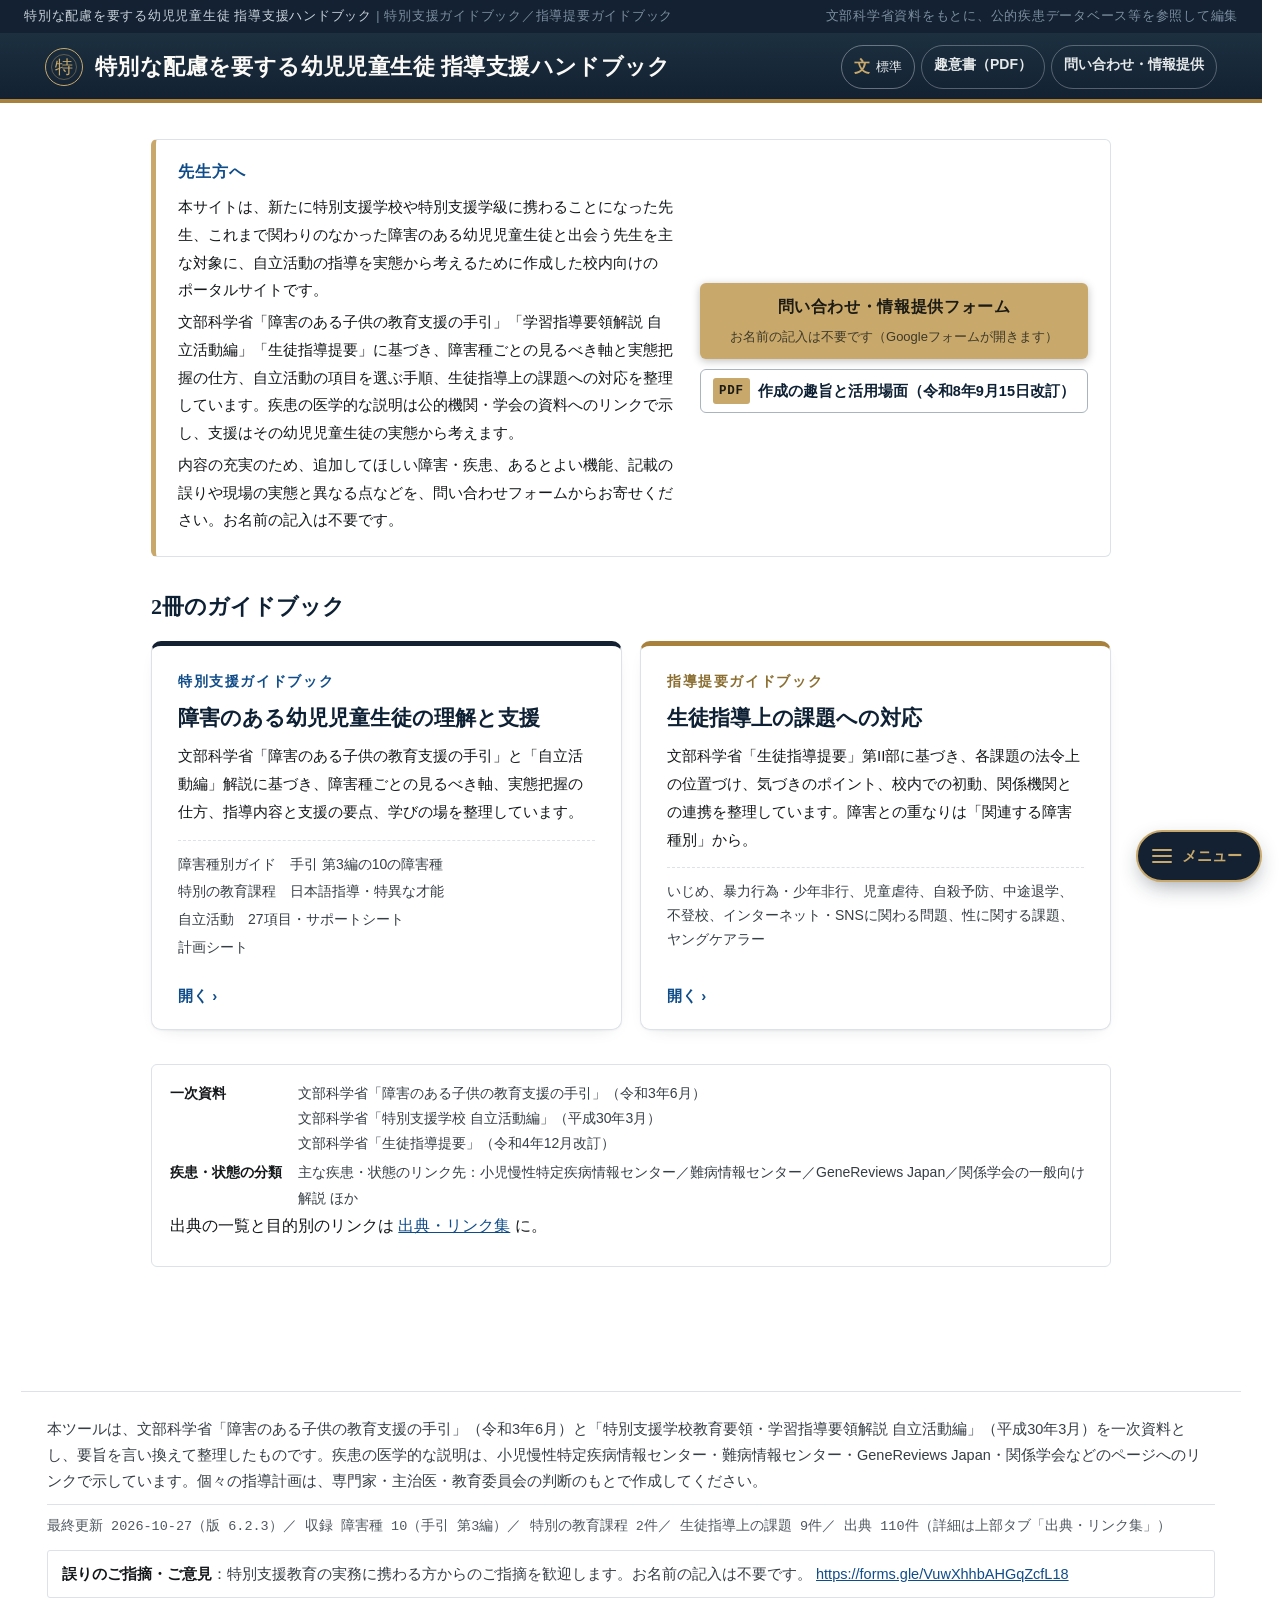
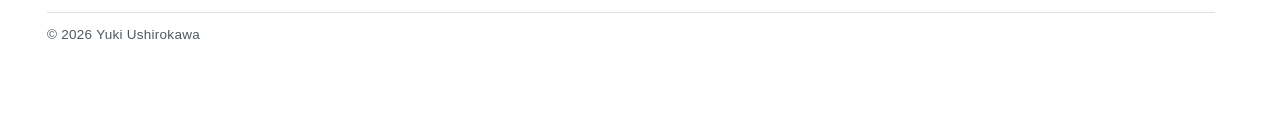
==== tokushi-guidebook-standalone.html @ ef8b4cbe "Add files via upload" ====
<!DOCTYPE html>
<html lang="ja">
<head>
<meta charset="UTF-8">
<meta name="viewport" content="width=device-width, initial-scale=1.0, viewport-fit=cover">
<title>特別な配慮を要する幼児児童生徒 指導支援ハンドブック</title>
<meta name="description" content="特別支援ガイドブック（障害種別・特別の教育課程・自立活動）と指導提要ガイドブック（生徒指導提要に基づく課題）の2冊を収めた、校内向けの指導支援ハンドブック。">
<meta name="theme-color" content="#132132">
<!-- 検索避け: 校内向けのため索引に載せない（robots.txt と対で機能する） -->
<meta name="robots" content="noindex, nofollow, noarchive">
<meta name="googlebot" content="noindex, nofollow, noarchive">

<link rel="icon" href="[data-uri]">
<link rel="apple-touch-icon" href="[data-uri]">
<meta name="mobile-web-app-capable" content="yes">
<meta name="apple-mobile-web-app-capable" content="yes">
<meta name="apple-mobile-web-app-status-bar-style" content="black-translucent">
<meta name="apple-mobile-web-app-title" content="特別支援ハンドブック">
<meta name="format-detection" content="telephone=no">
<style>
  :root{
    /* ---- 面 ----
       地は白。副次的な面はごくわずかに青みを帯びた明るいグレーで、
       濃紺のヘッダーと同じ系統に収める。生成りは使わない。 */
    --paper:#ffffff;
    --paper2:#f2f5f8;
    --card:#ffffff;
    --line:#dce2e8;
    --line-strong:#a9b4be;

    /* ---- 濃紺（構造色）----
       ヘッダー、見出しの罫、選択状態。このツールの背骨。 */
    --navy:#132132;
    --navy-2:#1c3040;

    /* ---- 文字 ----
       白地で18:1。行政文書の水準に合わせて高めに取る。 */
    --ink:#141719;
    --ink-strong:#0e2033;
    --ink-soft:#363e45;
    --ink-faint:#4f5860;

    /* ---- 操作色 ----
       リンクと押せるもの。金や青緑ではなく、公的機関で通用する藍。 */
    --accent:#0f4c8a;
    --accent-soft:#e9eff7;

    /* ---- 金 ----
       濃紺の面の上でのみ使う。明るい地には置かない（濁って見えるため）。 */
    --gold-soft:#c9a96b;
    --gold-line:#a8823c;

    /* ---- 状態を表す色 ---- */
    --tone-ok-fg:#12592f;   --tone-ok-bg:#e8f2ec;   --tone-ok-bd:#6a9a7c;
    --tone-info-fg:#0f4c8a; --tone-info-bg:#e9eff7; --tone-info-bd:#7799bf;
    --tone-warn-fg:#7a4c00; --tone-warn-bg:#fbf0dd; --tone-warn-bd:#b8934f;
    --tag-fg:#0d3d54;       --tag-bg:#e6eef3;

    --shadow: 0 1px 2px rgba(19,33,50,.05), 0 6px 18px -12px rgba(19,33,50,.22);
    --serif: "Noto Serif JP","Shippori Mincho","游明朝体","Hiragino Mincho ProN",serif;
    --sans: "Noto Sans JP","Hiragino Kaku Gothic ProN","Yu Gothic",sans-serif;
    --mono: "Roboto Mono", "SFMono-Regular", Consolas, monospace;
  }
  *{box-sizing:border-box;}
  html,body{margin:0;padding:0; max-width:100%; overflow-x:hidden; scrollbar-gutter:stable;}
  body{
    background:var(--paper);
    color:var(--ink);
    font-family:var(--sans);
    line-height:1.75;
    min-height:100vh;
    -webkit-font-smoothing:antialiased;
    word-break:normal;
    overflow-wrap:break-word;
    line-break:strict;
  }
  a{color:var(--accent); overflow-wrap:break-word; word-break:break-word;}
  /* 文中のリンクは下線を太めに。カード型のリンク(.hk-card等)は各自で text-decoration:none にしている */
  .source-box a,.basis-refs a,.hk-ref a,.src-index a,.item-table a,.block-sub a,.crumb a,.hk-rel-note a{
    text-decoration:underline;
    text-decoration-thickness:1.5px;
    text-underline-offset:3px;
    font-weight:600;
  }
  .source-box a:hover,.basis-refs a:hover,.item-table a:hover{background:var(--tone-info-bg);}
  /* 外部リンクの印 */
  .source-box a[target="_blank"]::after,.basis-refs a[target="_blank"]::after,
  .hk-ref a[target="_blank"]::after,.item-table a[target="_blank"]::after{
    content:"\2197";
    font-size:.8em;
    margin-left:3px;
    color:var(--ink-faint);
  }
  img, table, pre, .source-box, .credential, .top-strip{max-width:100%;}

  /* ---------- 上部帯（機関名） ---------- */
  .top-strip{
    background:var(--navy);
    color:#c9d2da;
    font-size:13.5px;
    letter-spacing:.06em;
    padding:7px 24px;
    display:flex;
    justify-content:space-between;
    gap:12px;
    flex-wrap:wrap;
  }
  .top-strip span.dim{color:#7c8ea0;}

  /* ---------- ヘッダー ---------- */
  header{
    position:relative;
    padding:30px 24px 0;
    background:var(--navy);
    color:#f2f1ea;
    border-bottom:3px solid var(--gold-line);
  }
  .header-inner{max-width:1220px;margin:0 auto;display:flex;justify-content:space-between;align-items:flex-start;gap:28px;flex-wrap:wrap;padding-bottom:22px; min-width:0;}
  .brandmark{
    display:flex;
    align-items:center;
    gap:16px;
    min-width:0;
    max-width:100%;
    flex:1 1 640px;   /* 名称が長くなったので、右の一次資料欄が落ちないよう縮めるのはこちら */
  }
  .brandmark .brand-text{min-width:0;}
  .emblem{
    /* button 要素なので既定の見た目を打ち消す */
    padding:0;
    background:none;
    cursor:pointer;
    transition:opacity .15s, border-color .15s;
    width:52px;height:52px;
    border:1.5px solid var(--gold-soft);
    border-radius:50%;
    flex-shrink:0;
    display:flex;align-items:center;justify-content:center;
    font-family:var(--serif);
    font-size:20px;
    color:var(--gold-soft);
    position:relative;
  }
  .emblem::after{
    content:"";
    position:absolute;
    inset:5px;
    border:1px solid rgba(201,169,107,.4);
    border-radius:50%;
  }
  .eyebrow{
    font-family:var(--sans);
    letter-spacing:.28em;
    font-size:13px;
    color:var(--gold-soft);
    margin:0 0 8px;
    text-transform:uppercase;
  }
  h1{
    font-family:var(--serif);
    font-weight:700;
    font-size:clamp(22px,2.4vw,28px);
    margin:0 0 6px;
    line-height:1.3;
    letter-spacing:.02em;
    color:#fbfaf6;
  }
  header p.lead{
    margin:2px 0 0;
    color:#b7c0c8;
    font-size:15px;
    max-width:600px;
    overflow-wrap:break-word;
  }
  .credential{
    text-align:right;
    font-size:14px;
    color:#9fb0bb;
    line-height:1.9;
    flex:0 1 auto;
    max-width:400px;
  }
  @media (max-width:900px){
    .credential{text-align:left;max-width:100%;}
  }
  .credential b{color:#e9e4d5;font-weight:600;}

  /* ---------- ヘッダーのお知らせ（作成の趣旨と問い合わせフォーム） ---------- */
  .header-notice{
    max-width:1220px;
    margin:0 auto 18px;
    display:flex;
    justify-content:space-between;
    align-items:center;
    gap:24px;
    padding:16px 20px;
    background:rgba(255,255,255,.06);
    border:1px solid rgba(201,169,107,.35);
    border-left:4px solid var(--gold-soft);
    border-radius:6px;
  }
  .header-notice .notice-text{min-width:0;flex:1 1 480px;}
  .header-notice .notice-heading{
    margin:0 0 6px;
    font-family:var(--serif);
    font-weight:700;
    font-size:16px;
    letter-spacing:.06em;
    color:var(--gold-soft);
  }
  .header-notice .notice-text p:not(.notice-heading){
    margin:0 0 4px;
    font-size:15px;
    line-height:1.85;
    color:#e6e9ea;
    overflow-wrap:break-word;
  }
  .header-notice .notice-text p:last-child{margin-bottom:0;}
  .header-notice .notice-action{flex:0 0 auto;}
  .notice-btn{
    display:flex;
    flex-direction:column;
    align-items:center;
    gap:3px;
    min-width:240px;
    padding:12px 22px;
    background:var(--gold-soft);
    color:#1b1a14;
    border-radius:6px;
    text-decoration:none;
    box-shadow:0 2px 8px rgba(0,0,0,.25);
    transition:transform .15s, box-shadow .15s, background .15s;
  }
  .notice-btn:hover,.notice-btn:focus-visible{
    background:#e0c68a;
    transform:translateY(-1px);
    box-shadow:0 4px 14px rgba(0,0,0,.3);
    outline:none;
  }
  .notice-btn:focus-visible{outline:2px solid #fff;outline-offset:2px;}
  .notice-btn-main{font-weight:700;font-size:16px;letter-spacing:.04em;}
  .notice-btn-sub{font-size:13px;color:#3d3828;}
  .header-notice .notice-action{display:flex;flex-direction:column;gap:10px;}
  .notice-doc{
    display:flex;
    align-items:center;
    justify-content:center;
    gap:8px;
    padding:8px 12px;
    font-size:14.5px;
    font-weight:600;
    color:#e6e9ea;
    text-decoration:none;
    border:1px solid rgba(255,255,255,.28);
    border-radius:6px;
    transition:background .15s, border-color .15s;
  }
  .notice-doc:hover,.notice-doc:focus-visible{
    background:rgba(255,255,255,.08);
    border-color:var(--gold-soft);
    outline:none;
  }
  .notice-doc:focus-visible{outline:2px solid #fff;outline-offset:2px;}
  .notice-doc-icon{
    flex-shrink:0;
    white-space:nowrap;
    font-family:var(--mono);
    font-size:12.5px;
    font-weight:700;
    letter-spacing:.06em;
    color:#1b1a14;
    background:var(--gold-soft);
    padding:2px 6px;
    border-radius:3px;
  }
  @media (max-width:760px){
    .header-notice{flex-direction:column;align-items:stretch;gap:14px;padding:14px 16px;}
    .header-notice .notice-text{flex:0 0 auto;}
    .notice-btn{width:100%;min-width:0;}
  }

  /* ---------- モード切り替えタブ ---------- */
  /* ---------- 2冊の切替（上段） ---------- */
  .book-switch{
    max-width:1220px;
    margin:0 auto 10px;
    display:flex;
    gap:10px;
  }
  .book-switch button{
    all:unset;
    cursor:pointer;
    flex:1 1 0;
    display:flex;flex-direction:column;gap:2px;
    padding:12px 18px;
    border:1px solid rgba(255,255,255,.22);
    border-radius:6px;
    color:#c8d0d8;
    background:rgba(255,255,255,.04);
    font-family:var(--sans);
  }
  .book-switch button b{font-family:var(--serif);font-size:17px;color:#e6e9ea;letter-spacing:.02em;}
  .book-switch button span{font-size:13.5px;color:#aab7c1;}
  .book-switch button.on{
    background:var(--gold-soft);
    border-color:var(--gold-soft);
  }
  .book-switch button.on b{color:#1b1a14;}
  .book-switch button.on span{color:#3d3828;}
  .book-switch button:not(.on):hover{border-color:var(--gold-soft);color:#eef0ec;}
  .book-switch button:focus-visible{outline:2px solid #fff;outline-offset:2px;}
  .mode-tabs button[hidden]{display:none;}
  .hk-chapter{margin:14px 0 -6px;font-family:var(--mono);font-size:13.5px;color:var(--accent);letter-spacing:.04em;}
  .hk-cross-book{margin:14px 0 4px;font-size:14px;font-weight:700;color:var(--ink-soft);}
  @media (max-width:520px){
    .book-switch{flex-direction:column;gap:8px;}
    .book-switch button{padding:10px 14px;}
  }

  .mode-tabs{
    max-width:1220px;
    margin:0 auto;
    display:flex;
    gap:2px;
  }
  .mode-tabs button{
    all:unset;
    cursor:pointer;
    font-family:var(--sans);
    font-size:15px;
    font-weight:600;
    letter-spacing:.02em;
    color:#aab7c1;
    padding:12px 22px;
    border-radius:5px 5px 0 0;
  }
  .mode-tabs button.on{
    background:var(--paper);
    color:var(--ink-strong);
  }
  .mode-tabs button:not(.on):hover{color:#eef0ec;}

  /* ---------- ホームに戻る（フローティングボタン） ---------- */
  .fab-home{
    all:unset;
    position:fixed;
    right:18px;
    bottom:18px;
    display:flex;
    align-items:center;
    gap:8px;
    background:var(--navy);
    color:var(--gold-soft);
    border:2px solid var(--gold-soft);
    border-radius:30px;
    padding:12px 16px;
    font-family:var(--sans);
    font-size:14.5px;
    font-weight:700;
    cursor:pointer;
    box-shadow:0 6px 18px rgba(19,33,50,.35);
    z-index:600;
    transition:transform .15s ease, box-shadow .15s ease;
  }
  .fab-home:hover{transform:translateY(-2px); box-shadow:0 8px 22px rgba(19,33,50,.42);}
  .fab-home:active{transform:scale(.95);}
  .fab-home .fab-icon{font-size:20px; line-height:1;}
  .fab-home .fab-label{white-space:nowrap;}
  @media (max-width:520px){
    .fab-home{
      right:14px;
      bottom:14px;
      padding:13px;
      border-radius:50%;
    }
    .fab-home .fab-label{display:none;}
  }

  /* ---------- レイアウト ---------- */
  .layout{
    max-width:1220px;
    margin:0 auto;
    display:grid;
    grid-template-columns:272px 1fr;
    gap:0;
    align-items:start;
    width:100%;
  }
  @media (max-width:880px){
    .layout{grid-template-columns:1fr;}
  }
  .layout.wide{grid-template-columns:1fr;}
  .layout.wide main{max-width:1080px;margin:0 auto;width:100%;}
  nav.index, main{min-width:0;}

  /* ---------- サイドバー(索引) ---------- */
  nav.index{
    padding:24px 16px 60px 24px;
    position:sticky;
    top:0;
    align-self:start;
    max-height:100vh;
    overflow-y:auto;
    overflow-x:hidden;
    border-right:1px solid var(--line);
    min-width:0;
    max-width:100%;
  }
  @media (max-width:880px){
    nav.index{position:relative;max-height:none;padding:20px 18px;border-right:none;border-bottom:1px solid var(--line);}
  }
  .search-wrap{margin-bottom:16px;}
  .search-wrap input{
    width:100%;
    padding:9px 12px;
    border:1px solid var(--line-strong);
    background:var(--card);
    border-radius:3px;
    font-family:var(--sans);
    font-size:14.5px;
    color:var(--ink);
  }
  .search-wrap input:focus{outline:2px solid var(--accent);outline-offset:1px;}
  .index-label{
    font-family:var(--sans);
    font-weight:700;
    font-size:13.5px;
    letter-spacing:.14em;
    color:var(--ink-faint);
    margin:0 0 8px 2px;
    text-transform:uppercase;
  }
  ul.cat-list{list-style:none;margin:0 0 20px;padding:0;border-top:1px solid var(--line);}
  ul.cat-list li{border-bottom:1px solid var(--line);}
  ul.cat-list button{
    all:unset;
    display:flex;
    align-items:center;
    gap:10px;
    width:100%;
    max-width:100%;
    padding:9px 6px 9px 2px;
    cursor:pointer;
    font-size:15px;
    color:var(--ink);
    transition:background .12s;
  }
  ul.cat-list button .num{
    font-family:var(--mono);
    font-size:13px;
    color:var(--ink-faint);
    width:18px;
    flex-shrink:0;
  }
  ul.cat-list button .cat-name{
    min-width:0;
    flex:1 1 auto;
    overflow-wrap:break-word;
    word-break:normal;
  }
  ul.cat-list button:hover{background:rgba(19,33,50,.05);}
  ul.cat-list li.active button{background:var(--navy);color:#fff;}
  ul.cat-list li.active button .num{color:var(--gold-soft);}
  .idx-hit-count{
    margin-left:auto;
    font-family:var(--mono);
    font-size:12.5px;
    background:var(--accent);
    color:#fff;
    padding:1px 6px;
    border-radius:10px;
    flex-shrink:0;
  }

  .disease-hits{margin-bottom:8px; max-width:100%;}
  ul.hit-list{list-style:none;margin:0;padding:0;border-top:1px solid var(--line); max-width:100%;}
  ul.hit-list li{border-bottom:1px solid var(--line); max-width:100%;}
  ul.hit-list button{
    all:unset;
    display:flex;
    flex-direction:column;
    gap:2px;
    width:100%;
    max-width:100%;
    min-width:0;
    padding:8px 6px;
    cursor:pointer;
    transition:background .12s;
  }
  ul.hit-list button:hover{background:rgba(19,33,50,.05);}
  ul.hit-list .hit-disease{
    font-family:var(--serif);
    font-size:14.5px;
    font-weight:700;
    color:var(--ink-strong);
    overflow-wrap:break-word;
    word-break:normal;
  }
  ul.hit-list .hit-cat{
    font-size:13px;
    color:var(--ink-faint);
    overflow-wrap:break-word;
  }

  .school-stage{
    font-size:14px;
    color:var(--ink-soft);
    border-top:1px dashed var(--line);
    padding-top:13px;
    line-height:1.85;
  }
  .school-stage b{color:var(--ink);font-weight:700;}
  .stage-flow{
    font-family:var(--mono);
    font-size:13.5px;
    color:var(--accent);
    display:block;
    margin:6px 0;
    letter-spacing:-.01em;
  }

  /* ---------- メイン ---------- */
  main{padding:28px 26px 90px;}
  .article-head{
    display:flex;
    gap:16px;
    align-items:flex-start;
    margin-bottom:4px;
    flex-wrap:wrap;
    border-bottom:1px solid var(--line);
    padding-bottom:16px;
  }
  .article-num{
    font-family:var(--mono);
    font-size:14.5px;
    color:var(--ink-strong);
    background:var(--paper2);
    border:1px solid var(--line-strong);
    border-radius:3px;
    width:38px;height:38px;
    display:flex;align-items:center;justify-content:center;
    flex-shrink:0;
  }
  h2.cat-title{
    font-family:var(--serif);
    font-size:clamp(21px,2.8vw,27px);
    margin:0;
    line-height:1.35;
    color:var(--ink-strong);
  }
  .cat-title .en{
    display:block;
    font-family:var(--sans);
    font-size:14px;
    letter-spacing:.12em;
    color:var(--ink-faint);
    margin-top:3px;
    font-weight:400;
  }
  .overview{
    margin:18px 0 30px;
    padding:16px 20px;
    background:var(--card);
    border:1px solid var(--line);
    border-left:4px solid var(--navy);
    box-shadow:var(--shadow);
    font-size:16px;
    border-radius:2px;
    color:var(--ink);
  }

  section.block{margin-bottom:36px;}
  h3.block-title{
    font-family:var(--sans);
    font-weight:700;
    font-size:15px;
    letter-spacing:.04em;
    margin:0 0 4px;
    display:flex;
    align-items:center;
    gap:9px;
    color:var(--ink-strong);
    padding-bottom:9px;
    border-bottom:1px solid var(--line);
  }
  h3.block-title::before{
    content:"";
    width:5px;height:15px;
    background:var(--navy);
    flex-shrink:0;
  }
  h3.block-title .tally{
    margin-left:auto;
    font-family:var(--mono);
    font-size:13.5px;
    color:var(--ink-faint);
    font-weight:400;
  }

  .need-grid{display:grid;grid-template-columns:repeat(auto-fill,minmax(230px,1fr));gap:10px;margin-top:14px;}
  .need-card{
    background:var(--card);
    border:1px solid var(--line);
    border-radius:3px;
    padding:12px 14px;
    font-size:15px;
    box-shadow:var(--shadow);
  }
  .need-card .k{
    display:inline-block;
    font-family:var(--sans);
    font-weight:700;
    font-size:13px;
    color:var(--tag-fg);
    background:var(--tag-bg);
    padding:2px 8px;
    border-radius:2px;
    margin-bottom:7px;
    letter-spacing:.02em;
  }

  .instr-list{display:flex;flex-direction:column;gap:0;margin-top:14px;}
  .instr-item{
    display:grid;
    grid-template-columns:170px 1fr;
    gap:16px;
    padding:11px 0;
    border-bottom:1px solid var(--line);
    font-size:15px;
  }
  @media (max-width:600px){.instr-item{grid-template-columns:1fr;gap:4px;}}
  .instr-item .t{font-weight:700;color:var(--ink-strong);font-size:14.5px;}

  .support-tabs{display:flex;gap:6px;flex-wrap:wrap;margin:14px 0 12px;}
  .support-tabs button{
    all:unset;cursor:pointer;
    font-size:13.5px;
    font-weight:600;
    padding:7px 15px;
    border:1px solid var(--line-strong);
    border-radius:2px;
    color:var(--ink-soft);
    background:var(--card);
  }
  .support-tabs button.on{background:var(--navy);color:#fff;border-color:var(--navy);}
  .support-panel{
    background:var(--card);
    border:1px solid var(--line);
    border-radius:3px;
    padding:16px 18px;
    box-shadow:var(--shadow);
  }
  .support-panel ul{margin:0;padding-left:1.15em;font-size:15px;}
  .support-panel li{margin-bottom:8px;}

  .block-sub{
    margin:0 0 14px;
    font-size:14.5px;
    color:var(--ink-soft);
  }

  /* ---------- 病気・状態リスト（アコーディオン） ---------- */
  .disease-list{display:flex;flex-direction:column;gap:0;border-top:1px solid var(--line);margin-top:14px;}
  .disease-item{border-bottom:1px solid var(--line);}
  .disease-row{
    display:flex;
    align-items:center;
    gap:12px;
    width:100%;
    padding:12px 4px;
    cursor:pointer;
    background:none;
    border:none;
    text-align:left;
    font-family:var(--sans);
  }
  .disease-row:hover{background:rgba(19,33,50,.035);}
  .disease-row .chevron{
    width:16px;height:16px;
    flex-shrink:0;
    color:var(--accent);
    transition:transform .16s;
    font-size:12.5px;
  }
  .disease-item.open .disease-row .chevron{transform:rotate(90deg);}
  .disease-row .d-name{
    font-family:var(--serif);
    font-weight:700;
    font-size:15px;
    color:var(--ink);
  }
  .disease-row .d-hint{
    margin-left:auto;
    font-size:13.5px;
    color:var(--ink-faint);
    flex-shrink:0;
    display:none;
  }
  @media (min-width:640px){.disease-row .d-hint{display:block;}}

  .disease-detail{
    max-height:0;
    overflow:hidden;
    transition:max-height .32s cubic-bezier(.4,0,.2,1), opacity .28s ease;
    background:var(--paper2);
    opacity:0;
    will-change:max-height;
  }
  .disease-item.open .disease-detail{opacity:1;}
  .disease-detail-inner{
    padding:4px 20px 20px 32px;
    font-size:15px;
  }
  .disease-detail-inner .d-overview{color:var(--ink);margin:0 0 12px;}
  .dd-label{
    font-size:13.5px;
    font-weight:700;
    letter-spacing:.08em;
    color:var(--accent);
    text-transform:uppercase;
    margin:0 0 6px;
  }
  .dd-support{margin:0 0 14px;padding-left:1.1em;}
  .dd-support li{margin-bottom:5px;}
  .sev-badge{
    font-size:12.5px;
    font-weight:700;
    color:#fff;
    background:var(--accent);
    padding:2px 8px;
    border-radius:10px;
    flex-shrink:0;
  }
  .severity-list{display:flex;flex-direction:column;gap:10px;}
  .severity-item{
    background:var(--card);
    border:1px solid var(--line-strong);
    border-left:4px solid var(--accent);
    border-radius:2px;
    padding:11px 14px;
  }
  .sv-level{font-family:var(--serif);font-weight:700;color:var(--ink-strong);font-size:14.5px;margin-bottom:4px;}
  .sv-criteria{color:var(--ink-soft);font-size:14px;margin-bottom:8px;}
  .sv-support{margin:0;padding-left:1.1em;font-size:14px;}
  .sv-support li{margin-bottom:3px;}
  .place-row{
    display:grid;
    grid-template-columns:190px 1fr;
    gap:16px;
    border-top:1px solid var(--line);
    padding:13px 0;
    font-size:15px;
  }
  @media (max-width:600px){.place-row{grid-template-columns:1fr;gap:4px;}}
  .place-row:last-child{border-bottom:1px solid var(--line);}
  .place-row .p-name{font-family:var(--serif);font-weight:700;color:var(--ink);}

  .source-box{
    margin-top:32px;
    padding:16px 20px;
    border:1px solid var(--line);
    border-radius:3px;
    font-size:14.5px;
    color:var(--ink-soft);
    background:var(--paper2);
  }
  .source-box .quote{
    font-family:var(--serif);
    color:var(--ink);
    font-size:13.3px;
    margin:0 0 10px;
    padding-left:12px;
    border-left:2px solid var(--line-strong);
  }
  .source-box a{color:var(--accent);word-break:break-all;}

  footer{
    max-width:1220px;margin:0 auto;
    padding:24px 26px 70px;
    color:var(--ink-soft);
    font-size:14.5px;
    border-top:1px solid var(--line);
  }
  footer a{color:var(--accent);}
  footer .refs{margin-top:10px;line-height:2;}

  .home-view{max-width:840px;}
  .home-view p{font-size:15px;color:var(--ink-soft);}
  .home-grid{display:grid;grid-template-columns:repeat(auto-fill,minmax(255px,1fr));gap:12px;margin-top:20px;}
  .home-card{
    background:var(--card);
    border:1px solid var(--line);
    border-radius:3px;
    padding:15px 17px;
    cursor:pointer;
    box-shadow:var(--shadow);
    transition:border-color .12s;
  }
  .home-card:hover{border-color:var(--navy);}
  .home-card .num{font-family:var(--mono);color:var(--accent);font-size:12.5px;}
  .home-card h4{font-family:var(--serif);margin:6px 0 6px;font-size:17px;color:var(--ink-strong);}
  .home-card p{margin:0;font-size:13.5px;color:var(--ink-soft);}
  .home-stats{
    display:flex;
    gap:22px;
    margin:22px 0;
    padding:16px 0;
    border-top:1px solid var(--line);
    border-bottom:1px solid var(--line);
    flex-wrap:wrap;
  }
  .home-stat b{
    display:block;
    font-family:var(--serif);
    font-size:26px;
    color:var(--ink-strong);
  }
  .home-stat span{font-size:13.5px;color:var(--ink-soft);}

  .disclaimer{
    font-size:14px;
    color:var(--ink-soft);
    background:var(--card);
    border:1px solid var(--line);
    padding:12px 16px;
    border-radius:3px;
    margin-top:26px;
  }

  /* ---------- 自立活動 27項目 一覧 ---------- */
  .jiritsu-table-wrap{max-width:1000px;}
  .ku-group{margin-bottom:30px;}
  .ku-heading{
    display:flex;
    align-items:baseline;
    gap:12px;
    margin:0 0 12px;
  }
  .ku-index{
    font-family:var(--mono);
    font-size:13.5px;
    color:#fff;
    background:var(--navy);
    width:26px;height:26px;
    border-radius:50%;
    display:flex;align-items:center;justify-content:center;
    flex-shrink:0;
  }
  .ku-heading h3{
    font-family:var(--serif);
    font-size:20px;
    margin:0;
    color:var(--ink-strong);
  }
  .table-scroll{width:100%; overflow-x:auto; -webkit-overflow-scrolling:touch;}
  table.item-table{width:100%;min-width:480px;border-collapse:collapse;background:var(--card);box-shadow:var(--shadow);}
  table.item-table th{
    text-align:left;
    font-size:13.5px;
    letter-spacing:.06em;
    color:var(--ink-faint);
    border-bottom:2px solid var(--line-strong);
    padding:9px 14px;
    text-transform:uppercase;
  }
  table.item-table td{
    padding:12px 14px;
    border-bottom:1px solid var(--line);
    font-size:14.5px;
    vertical-align:top;
    word-break:normal;
    overflow-wrap:break-word;
  }
  table.item-table td.item-no{font-family:var(--mono);color:var(--ink-faint);width:34px;}
  table.item-table td.item-name{font-weight:700;color:var(--ink-strong);width:150px;}
  table.item-table tr:last-child td{border-bottom:none;}
  @media (max-width:600px){
    table.item-table td.item-name{width:110px;}
  }

  /* ---------- インストール案内バナー ---------- */
  .install-banner{
    background:var(--navy);
    color:#ffffff;
    font-size:14px;
    font-weight:600;
    padding:9px 16px;
    display:flex;
    align-items:center;
    justify-content:center;
    gap:14px;
    text-align:center;
    position:relative;
  }
  .install-banner button{
    all:unset;
    cursor:pointer;
    font-size:17px;
    line-height:1;
    padding:2px 6px;
    position:absolute;
    right:10px;
    top:50%;
    transform:translateY(-50%);
  }

  @keyframes fadeInMain{
    from{opacity:0; transform:translateY(6px);}
    to{opacity:1; transform:translateY(0);}
  }
  #mainContent.fade-in{animation:fadeInMain .32s cubic-bezier(.4,0,.2,1);}
  @media (prefers-reduced-motion: reduce){
    #mainContent.fade-in{animation:none;}
    .disease-detail{transition:none;}
  }

  ::-webkit-scrollbar{width:9px;}
  ::-webkit-scrollbar-thumb{background:var(--line-strong);border-radius:5px;}

  /* ==========================================================
     2026-08-25 追加：出典表示・診断名対応表・フッター
     ========================================================== */

  /* --- セクション冒頭の出典ことわり（フッターまで読ませない） --- */
  .section-disclaimer{
    background:var(--card);
    border:1px solid var(--line);
    border-left:3px solid var(--accent);
    border-radius:3px;
    padding:12px 16px;
    margin:0 0 18px;
    font-size:14.5px;
    color:var(--ink-soft);
    line-height:1.85;
  }
  .section-disclaimer b{
    display:block;
    font-family:var(--serif);
    font-size:14px;
    color:var(--ink);
    margin-bottom:4px;
  }
  .section-disclaimer p{margin:0;}
  .section-disclaimer code{
    font-family:var(--mono);
    font-size:13.5px;
    background:var(--paper2);
    padding:1px 5px;
    border-radius:2px;
  }

  /* --- 疾患ごとの出典区分バッジ --- */
  /* 見出しの出典番号（①②③）と、末尾の出典欄 */
  .src-ref{
    display:inline-block;
    margin-left:6px;
    font-family:var(--sans);
    font-size:.85em;
    font-weight:700;
    color:var(--accent);
    vertical-align:baseline;
  }
  .basis-legend{
    margin:6px 0 0;
    display:grid;
    grid-template-columns:max-content 1fr;
    gap:6px 18px;
    align-items:baseline;
  }
  .basis-legend dt{
    font-size:14.5px;
    font-weight:700;
    color:var(--ink-strong);
    white-space:nowrap;
  }
  .basis-legend dt .src-ref{margin:0 6px 0 0;font-size:14.5px;}
  .basis-legend dd{margin:0;min-width:0;font-size:14.5px;line-height:1.75;color:var(--ink);}
  .basis-kind{font-weight:700;}
  .basis-kind.tone-ok{color:var(--tone-ok-fg);}
  .basis-kind.tone-info{color:var(--ink-strong);}
  .basis-kind.tone-warn{color:var(--tone-warn-fg);}
  .basis-legend .basis-refs{margin:2px 0 0;}
  .basis-legend .basis-evidence{margin:2px 0 0;font-size:14px;}
  .basis-note{margin:2px 0 0;font-size:14px;line-height:1.75;color:var(--ink-soft);}
  @media (max-width:640px){
    .basis-legend{grid-template-columns:1fr;gap:2px 0;}
    .basis-legend dd{margin-bottom:8px;padding-left:22px;}
  }
  .basis-row{
    display:flex;
    flex-wrap:wrap;
    gap:6px;
    margin-top:14px;
    padding-top:12px;
    border-top:1px dashed var(--line);
  }
  .basis-tag{
    font-family:var(--sans);
    font-size:13px;
    line-height:1.7;
    font-weight:600;
    letter-spacing:.02em;
    line-height:1.6;
    padding:3px 9px;
    border-radius:2px;
    border:1px solid var(--line-strong);
    color:var(--ink-soft);
    background:var(--paper2);
    /* 色だけに頼らず、必ず文字で区別が付くようにしている */
  }
  .basis-tag.tone-ok{border-color:var(--tone-ok-bd);color:var(--tone-ok-fg);background:var(--tone-ok-bg);}
  .basis-tag.tone-info{border-color:var(--tone-info-bd);color:var(--tone-info-fg);background:var(--tone-info-bg);}
  .basis-tag.tone-warn{border-color:var(--tone-warn-bd);color:var(--tone-warn-fg);background:var(--tone-warn-bg);}

  /* --- 編集上の注記 --- */
  .d-note{
    margin:14px 0 0;
    padding:10px 14px;
    background:var(--paper2);
    border-left:2px solid var(--line-strong);
    border-radius:2px;
    font-size:14.5px;
    color:var(--ink-soft);
    line-height:1.85;
  }
  .d-note b{
    display:block;
    font-family:var(--serif);
    color:var(--ink);
    font-size:13.5px;
    margin-bottom:2px;
  }

  /* --- 出典一覧の補足表示 --- */
  .src-note,.src-index{
    display:inline-block;
    font-size:13.5px;
    color:var(--ink-faint);
    line-height:1.7;
    margin-top:3px;
  }
  .src-index a{word-break:break-all;}
  .policy-tag{
    display:inline-block;
    font-size:13px;
    font-weight:600;
    padding:2px 8px;
    border-radius:2px;
    border:1px solid var(--line-strong);
    white-space:nowrap;
  }
  .policy-tag.latest{border-color:var(--tone-warn-bd);color:var(--tone-warn-fg);background:var(--tone-warn-bg);}
  .policy-tag.pinned{color:var(--ink-soft);background:var(--paper2);}

  /* ---------- 配慮を要する背景（障害以外の教育的ニーズ） ---------- */
  .hk-home-note{
    display:flex;
    flex-wrap:wrap;
    align-items:center;
    gap:8px 16px;
    margin:22px 0 18px;
    padding:14px 18px;
    background:var(--card);
    border:1px solid var(--line);
    border-left:4px solid var(--navy);
    border-radius:3px;
    font-size:15px;
    color:var(--ink);
  }
  .hk-home-note b{font-family:var(--serif);color:var(--ink-strong);font-size:15px;}
  .hk-home-note span{flex:1 1 320px;color:var(--ink-soft);}
  .hk-home-note a{font-weight:700;color:var(--accent);white-space:nowrap;text-decoration:none;border-bottom:1px solid var(--accent);}

  .hk-grid{display:grid;grid-template-columns:repeat(auto-fill,minmax(280px,1fr));gap:14px;margin:6px 0 28px;}
  .hk-card{
    display:flex;
    flex-direction:column;
    gap:6px;
    background:var(--card);
    border:1px solid var(--line);
    border-radius:3px;
    padding:18px 20px 16px;
    box-shadow:var(--shadow);
    text-decoration:none;
    color:var(--ink);
    transition:border-color .12s, transform .12s;
  }
  .hk-card:hover{border-color:var(--navy);transform:translateY(-1px);}
  .hk-card .num{font-family:var(--mono);color:var(--accent);font-size:13px;}
  .hk-card h4{font-family:var(--serif);margin:0;font-size:18px;line-height:1.4;color:var(--ink-strong);}
  .hk-card p{margin:0;font-size:14px;line-height:1.8;color:var(--ink-soft);flex:1;}
  .hk-card-foot{display:flex;align-items:center;justify-content:space-between;gap:8px;flex-wrap:wrap;margin-top:8px;padding-top:10px;border-top:1px solid var(--line);}
  .hk-card-cnt{font-family:var(--mono);font-size:13px;color:var(--ink-faint);}

  .hk-subtitle{margin:14px 0 10px;font-size:15px;color:var(--ink-soft);line-height:1.8;}
  .hk-status{
    display:flex;
    align-items:flex-start;
    gap:12px;
    padding:12px 16px;
    border:1px solid var(--line);
    border-radius:3px;
    background:var(--card);
    font-size:15px;
    line-height:1.8;
    color:var(--ink);
    margin-bottom:6px;
  }
  .hk-status .basis-tag{flex-shrink:0;margin-top:3px;}
  .hk-status.tone-ok{border-left:4px solid var(--tone-ok-bd);}
  .hk-status.tone-info{border-left:4px solid var(--tone-info-bd);}
  .hk-status.tone-warn{border-left:4px solid var(--tone-warn-bd);}

  .hk-list{margin:12px 0 0;padding-left:0;list-style:none;}
  .hk-list li{
    position:relative;
    padding:10px 0 10px 22px;
    font-size:15.5px;
    line-height:1.9;
    color:var(--ink);
    border-bottom:1px dashed var(--line);
    max-width:56em;
  }
  .hk-lead{font-weight:700;color:var(--ink-strong);}
  .hk-signs li{padding:8px 0 8px 22px;}
  .hk-list li:last-child{border-bottom:none;}
  .hk-list li::before{
    content:"";
    position:absolute;
    left:4px;top:17px;
    width:7px;height:7px;
    background:var(--navy);
    transform:rotate(45deg);
  }
  .hk-ref{display:block;font-size:13.5px;color:var(--ink-faint);margin-top:2px;}
  .hk-ref a{color:var(--accent);}

  .hk-points{margin:14px 0 0;padding:0;list-style:none;counter-reset:none;}
  .hk-points li{display:flex;gap:12px;align-items:flex-start;padding:10px 0;font-size:15.5px;line-height:1.9;color:var(--ink);max-width:56em;}
  .hk-pt-n{
    flex-shrink:0;
    width:26px;height:26px;
    display:flex;align-items:center;justify-content:center;
    font-family:var(--serif);font-weight:700;font-size:14.5px;
    color:#fff;background:var(--navy);border-radius:50%;
    margin-top:3px;
  }

  .hk-dl{margin:14px 0 0;display:grid;gap:8px;}
  .hk-dl-row{
    display:grid;
    grid-template-columns:180px 1fr;
    gap:0 16px;
    background:var(--card);
    border:1px solid var(--line);
    border-radius:3px;
    padding:12px 16px;
  }
  .hk-dl dt{font-family:var(--serif);font-weight:700;font-size:15px;color:var(--ink-strong);line-height:1.7;}
  .hk-dl dd{margin:0;font-size:15px;line-height:1.85;color:var(--ink);}
  @media (max-width:640px){.hk-dl-row{grid-template-columns:1fr;gap:4px;}}

  .hk-groups{display:grid;gap:18px;margin-top:14px;}
  .hk-group{background:var(--card);border:1px solid var(--line);border-radius:3px;padding:16px 22px 12px;}
  .hk-group h4{
    margin:0;
    font-family:var(--serif);
    font-size:16px;
    color:var(--ink-strong);
    padding-bottom:8px;
    border-bottom:1px solid var(--line);
  }
  .hk-group .hk-list{margin-top:4px;}

  .hk-toc{display:flex;flex-wrap:wrap;gap:8px;margin:20px 0 28px;}
  .hk-toc a{
    padding:6px 12px;
    font-size:14px;font-weight:700;
    color:var(--ink-strong);
    background:var(--card);
    border:1px solid var(--line-strong);
    border-radius:16px;
    text-decoration:none;
  }
  .hk-toc a:hover{border-color:var(--navy);}
  .hk-basis-wrap summary{
    cursor:pointer;
    display:flex;align-items:center;justify-content:space-between;gap:12px;
    padding:8px 0 8px 12px;
    border-left:4px solid var(--navy);
    list-style:none;
  }
  .hk-basis-wrap summary::-webkit-details-marker{display:none;}
  .hk-basis-wrap summary .block-title-like{font-family:var(--serif);font-weight:700;font-size:17px;color:var(--ink-strong);}
  .hk-basis-wrap summary::after{content:"開く";font-size:13.5px;color:var(--accent);margin-left:auto;}
  .hk-basis-wrap[open] summary::after{content:"閉じる";}
  .hk-basis-wrap summary .tally{margin-left:8px;}
  .hk-basis li{font-size:15px;}
  .hk-rel{display:grid;grid-template-columns:repeat(auto-fill,minmax(250px,1fr));gap:10px;margin-top:14px;}
  .hk-rel-card{
    display:flex;flex-direction:column;gap:4px;
    padding:12px 14px;
    background:var(--card);
    border:1px solid var(--line);
    border-radius:3px;
    text-decoration:none;
    color:var(--ink);
    transition:border-color .12s;
  }
  .hk-rel-card:hover{border-color:var(--navy);}
  .hk-rel-card .num{font-family:var(--mono);font-size:12.5px;color:var(--accent);}
  .hk-rel-card b{font-family:var(--serif);font-size:15.5px;color:var(--ink-strong);}
  .hk-rel-card span:last-child{font-size:14px;line-height:1.75;color:var(--ink-soft);}
  .hk-rel-note{margin:12px 0 0;font-size:14.5px;color:var(--ink-soft);}

  /* ---------- 目的別リンク集（出典・リンク集タブ） ---------- */
  .lk-jump{
    display:flex;flex-wrap:wrap;gap:8px;
    margin:0 0 22px;
  }
  .lk-jump a{
    padding:7px 14px;
    font-size:14.5px;font-weight:700;
    color:var(--ink-strong);
    background:var(--card);
    border:1px solid var(--line-strong);
    border-radius:3px;
    text-decoration:none;
  }
  .lk-jump a:hover{border-color:var(--navy);}
  .lk-guide{display:grid;gap:22px;margin:0 0 30px;}
  .lk-group{margin:0;}
  .lk-title{
    margin:0 0 4px;
    font-family:var(--serif);
    font-size:18px;
    color:var(--ink-strong);
    padding-left:12px;
    border-left:4px solid var(--navy);
  }
  .lk-lead{margin:0 0 10px 16px;font-size:14.5px;color:var(--ink-soft);line-height:1.8;}
  .lk-list{display:grid;gap:8px;}
  .lk-row{
    display:grid;
    grid-template-columns:minmax(220px,2fr) 3fr auto;
    align-items:center;
    gap:6px 18px;
    padding:12px 16px;
    background:var(--card);
    border:1px solid var(--line);
    border-radius:3px;
    text-decoration:none;
    color:var(--ink);
    transition:border-color .12s, background .12s;
  }
  .lk-row:hover,.lk-row:focus-visible{border-color:var(--accent);background:var(--tone-info-bg);outline:none;}
  .lk-row.internal{border-style:dashed;}
  .lk-main{display:flex;flex-direction:column;gap:2px;min-width:0;}
  .lk-label{
    font-size:16px;font-weight:700;
    color:var(--accent);
    text-decoration:underline;
    text-decoration-thickness:1.5px;
    text-underline-offset:3px;
    line-height:1.5;
  }
  .lk-row.internal .lk-label{color:var(--ink-strong);text-decoration:none;}
  .lk-sub{font-size:13.5px;color:var(--ink-faint);}
  .lk-note{font-size:14.5px;line-height:1.75;color:var(--ink-soft);}
  .lk-mark{font-size:19px;color:var(--ink-faint);}
  .lk-row:hover .lk-mark{color:var(--accent);}
  @media (max-width:760px){
    .lk-row{grid-template-columns:1fr auto;}
    .lk-mark{grid-row:1;grid-column:2;}
    .lk-note{grid-column:1 / -1;}
  }

  /* ---------- 自立活動サポートシート（AIと考える） ---------- */
  .sp-entry{
    display:flex;align-items:center;gap:16px;
    margin:0 0 16px;
    padding:16px 20px;
    background:var(--card);
    border:1px solid var(--line-strong);
    border-left:5px solid var(--accent);
    border-radius:3px;
    text-decoration:none;color:var(--ink);
    transition:border-color .12s, transform .12s;
  }
  .sp-entry:hover{border-color:var(--accent);transform:translateY(-1px);}
  .sp-entry-main{display:flex;flex-direction:column;gap:4px;flex:1;}
  .sp-entry-main b{font-family:var(--serif);font-size:18px;color:var(--ink-strong);}
  .sp-entry-main span{font-size:14.5px;line-height:1.75;color:var(--ink-soft);}
  .sp-entry-mark{font-size:24px;color:var(--accent);}
  /* カード内の説明文用の指定（span の色と大きさ）が「整備中」の印にも効いていたのを外す */
  .sp-entry-main .maint-mini{font-size:12.5px;color:var(--tone-warn-fg);line-height:1.5;}

  .sp-num{
    display:inline-flex;align-items:center;justify-content:center;
    width:26px;height:26px;margin-right:10px;
    font-family:var(--serif);font-size:14.5px;font-weight:700;
    color:#fff;background:var(--navy);border-radius:50%;
    vertical-align:middle;
  }
  .sp-form{display:block;}
  .sp-field{display:flex;flex-direction:column;gap:5px;margin:12px 0;}
  .sp-label{font-size:15px;font-weight:700;color:var(--ink-strong);display:flex;flex-wrap:wrap;gap:4px 10px;align-items:baseline;}
  .sp-hint{font-size:13.5px;font-weight:400;color:var(--ink-faint);}
  .sp-field textarea,.sp-field input[type="text"]{
    width:100%;
    box-sizing:border-box;
    padding:9px 12px;
    font:inherit;
    font-size:15px;
    line-height:1.7;
    color:var(--ink);
    background:var(--card);
    border:1px solid var(--line-strong);
    border-radius:3px;
    resize:vertical;
  }
  .sp-field textarea:focus,.sp-field input:focus{outline:2px solid var(--accent);outline-offset:1px;border-color:var(--accent);}
  .sp-level{display:flex;flex-wrap:wrap;align-items:center;gap:8px 14px;margin:6px 0 14px;padding:10px 14px;background:var(--card);border:1px solid var(--line);border-radius:3px;}
  .sp-radio{display:inline-flex;align-items:center;gap:6px;font-size:15px;font-weight:600;color:var(--ink-strong);cursor:pointer;}
  .sp-radio input{width:16px;height:16px;}
  .sp-radio .sp-hint{margin-left:2px;}
  .sp-two{display:grid;grid-template-columns:1fr 1fr;gap:0 18px;}
  @media (max-width:640px){.sp-two{grid-template-columns:1fr;}}

  .sp-adv{margin:6px 0 18px;border:1px dashed var(--line-strong);border-radius:3px;padding:0 16px;background:var(--card);}
  .sp-adv summary{cursor:pointer;padding:12px 0;font-weight:700;color:var(--ink-strong);display:flex;flex-wrap:wrap;gap:4px 12px;align-items:baseline;}
  .sp-adv summary .sp-hint{font-weight:400;}
  .sp-adv[open] summary{border-bottom:1px solid var(--line);margin-bottom:6px;}
  .sp-adv .block{padding-top:6px;}
  .sp-actions{display:flex;flex-wrap:wrap;align-items:center;gap:10px;margin:12px 0;}
  .sp-btn{
    padding:9px 16px;
    font:inherit;font-size:15px;font-weight:700;
    color:var(--ink-strong);
    background:var(--card);
    border:1px solid var(--line-strong);
    border-radius:3px;
    cursor:pointer;
  }
  .sp-btn:hover{border-color:var(--navy);}
  .sp-btn.primary{color:#fff;background:var(--navy);border-color:var(--navy);}
  .sp-btn.primary:hover{background:var(--accent);border-color:var(--accent);}
  .sp-btn.danger{color:var(--tone-warn-fg);}
  .sp-copied{font-size:14.5px;color:var(--tone-ok-fg);font-weight:700;}
  .sp-out{
    width:100%;box-sizing:border-box;
    padding:12px 14px;
    font-family:var(--mono);
    font-size:14px;
    line-height:1.7;
    color:var(--ink);
    background:var(--card);
    border:1px solid var(--line-strong);
    border-radius:3px;
  }

  .preview-bar{
    position:sticky;top:0;z-index:50;
    display:flex;align-items:center;justify-content:center;gap:14px;
    padding:8px 14px;
    font-size:14.5px;font-weight:700;
    color:#1b1a14;background:var(--gold-soft);
    border-bottom:2px solid #a88a4c;
  }
  .preview-bar button{
    padding:4px 12px;font:inherit;font-size:14px;font-weight:700;
    color:#1b1a14;background:#fff;border:1px solid #7a6636;border-radius:3px;cursor:pointer;
  }
  @media print{.preview-bar{display:none !important;}}

  /* ---------- メンテナンス中の覆い ---------- */
  .maint{
    margin:8px 0 24px;
    padding:28px 26px;
    background:var(--card);
    border:1px dashed var(--line-strong);
    border-left:5px solid var(--tone-warn-bd);
    border-radius:3px;
    text-align:left;
  }
  .maint.compact{padding:18px 20px;margin:12px 0 0;}
  .maint-tag{
    display:inline-block;
    padding:2px 10px;
    font-size:13.5px;font-weight:700;letter-spacing:.06em;
    color:var(--tone-warn-fg);background:var(--tone-warn-bg);
    border:1px solid var(--tone-warn-bd);border-radius:3px;
  }
  .maint h3{margin:10px 0 8px;font-family:var(--serif);font-size:20px;color:var(--ink-strong);}
  .maint.compact h3{font-size:17px;}
  .maint p{margin:0 0 6px;font-size:15px;line-height:1.85;color:var(--ink);}
  .maint-until{color:var(--ink-soft);font-size:14.5px;}
  .maint a{color:var(--accent);font-weight:700;}
  .maint-mini{
    display:inline-block;
    font-family:var(--sans);
    margin-left:8px;
    padding:1px 7px;
    font-size:12.5px;font-weight:700;letter-spacing:.04em;
    color:var(--tone-warn-fg);background:var(--tone-warn-bg);
    border:1px solid var(--tone-warn-bd);border-radius:3px;
    vertical-align:middle;
  }
  .mode-tabs button .maint-mini{margin-left:6px;}
  .sp-entry.maint-on{border-left-color:var(--tone-warn-bd);}

  /* ---------- 2階シート（試作） ---------- */
  .s2-gate-note{margin:8px 0 24px;padding:14px 16px;background:var(--card);border:1px dashed var(--line-strong);border-radius:3px;font-size:15px;color:var(--ink-soft);}
  .s2-checks{display:flex;flex-wrap:wrap;gap:10px 18px;margin-top:10px;}
  .s2-check{display:inline-flex;align-items:center;gap:8px;padding:8px 14px;border:1px solid var(--line-strong);border-radius:3px;background:var(--card);font-size:15px;font-weight:700;color:var(--ink-strong);cursor:pointer;}
  .s2-check input{width:18px;height:18px;}
  .s2-tabs{margin-top:12px;}
  .s2-tabs button.off{opacity:.45;}
  .s2-tabs button.off::after{content:"（未選択）";font-weight:400;font-size:12.5px;margin-left:4px;}
  .s2-panel{padding-top:6px;}
  .s2-sheet-sec{margin-top:16px;}
  .s2-sheet-sec h4{margin:0 0 6px;font-family:var(--serif);font-size:16px;color:var(--ink-strong);display:flex;flex-wrap:wrap;gap:4px 12px;align-items:baseline;}
  .s2-sheet-sec h4 span{font-family:var(--sans);font-size:13.5px;font-weight:400;color:var(--ink-soft);}
  .s2-table{width:100%;border-collapse:collapse;font-size:14.5px;table-layout:fixed;}
  .s2-table th,.s2-table td{border:1px solid var(--line-strong);padding:8px 10px;vertical-align:top;line-height:1.75;overflow-wrap:break-word;}
  .s2-table th{width:200px;text-align:left;background:var(--paper2);color:var(--ink-strong);font-weight:700;}
  @media (max-width:640px){
    .s2-table th{width:110px;padding:6px 8px;}
    .s2-table td{padding:6px 8px;}
    .s2-table{font-size:14px;}
  }
  /* --- フッター --- */
  footer p{margin:0 0 10px;}
  .footer-meta{
    font-family:var(--mono);
    font-size:13.5px;
    color:var(--ink-faint);
    padding-top:10px;
    border-top:1px solid var(--line);
  }
  .footer-feedback{
    background:var(--card);
    border:1px solid var(--line);
    border-radius:3px;
    padding:10px 14px;
  }
  .footer-feedback b{color:var(--ink);}
  .footer-feedback a{word-break:break-all;}

  /* タブが3つになり、狭い画面では折り返す。
     折り返しても押せる範囲がはっきり分かるよう枠を付ける。 */
  @media (max-width:760px){
    .mode-tabs{
      flex-wrap:wrap;
      gap:6px;
      padding:0 12px 10px;
    }
    .mode-tabs button{
      flex:1 1 auto;
      text-align:center;
      font-size:14px;
      padding:9px 14px;
      border:1px solid rgba(201,169,107,.45);
      border-radius:4px;
    }
    .mode-tabs button.on{border-color:var(--paper);}
  }

  @media (max-width:640px){
    .basis-row{gap:5px;}
    .section-disclaimer{padding:11px 13px;}
  }

  .item-official{
    display:block;
    font-family:var(--sans);
    font-weight:400;
    font-size:13.5px;
    color:var(--ink-faint);
    line-height:1.65;
    margin-top:3px;
  }

  /* --- 出典の内訳（疾患カード内） --- */
  .basis-detail{
    margin-top:12px;
    padding:11px 14px;
    background:var(--paper2);
    border-radius:2px;
    font-size:14.5px;
    color:var(--ink-soft);
    line-height:1.8;
  }
  .basis-label{
    margin:0 0 6px;
    font-family:var(--serif);
    font-size:14.5px;
    color:var(--ink);
  }
  .basis-refs{
    list-style:none;
    margin:0;
    padding:0;
  }
  .basis-refs li{
    padding:3px 0 3px 14px;
    position:relative;
  }
  .basis-refs li::before{
    content:"–";
    position:absolute;
    left:0;
    color:var(--ink-faint);
  }
  .basis-refs a{word-break:break-word;}
  .basis-pub{
    display:block;
    font-size:13.5px;
    color:var(--ink-faint);
  }
  .basis-evidence{
    margin:8px 0 0;
    padding-top:8px;
    border-top:1px dashed var(--line);
    font-size:14px;
    color:var(--ink-faint);
  }
  .basis-evidence a{word-break:break-all;}


  /* ==========================================================
     2026-08-25 視認性の調整
     小さい文字ほど行間を確保し、字面を詰めない。
     色は --ink-faint / --gold を暗くしてコントラスト比4.5以上を確保済み。
     ========================================================== */
  .dd-label{ line-height:1.7; }
  .d-overview{ line-height:1.85; }
  .dd-support li,.sv-support li{ line-height:1.8; margin-bottom:6px; }
  .disease-detail-inner .dd-support li{ margin-bottom:7px; }
  .home-card p{ line-height:1.8; }
  .src-note,.src-index{ line-height:1.75; }
  .item-table td{ line-height:1.8; }
  .credential{ line-height:1.85; }

  /* 数字・番号のような要素は等幅数字にして揃える */
  .home-stat b,.block-title .tally,.idx-hit-count,
  ul.cat-list button .num,.home-card .num,.article-num{
    font-variant-numeric:tabular-nums;
  }

  /* 端末側で文字を大きくしている利用者の設定を妨げない */
  @media (prefers-reduced-motion:reduce){
    *{animation-duration:.01ms !important;transition-duration:.01ms !important;}
  }

  /* ==========================================================
     ホームへ戻る操作の範囲
     以前はヘッダーのブロック全体がボタンで、説明文をなぞろうとしただけで
     ホームへ飛んでいた。紋章とタイトルの2つだけを操作対象にする。
     ========================================================== */
  .emblem:hover{opacity:.85;border-color:var(--gold-soft);}
  .emblem:focus-visible{outline:2px solid var(--gold-soft);outline-offset:3px;}

  .h1-home{
    /* h1 の字面をそのまま引き継ぐ */
    font:inherit;
    color:inherit;
    letter-spacing:inherit;
    background:none;
    border:none;
    padding:0;
    margin:0;
    text-align:left;
    cursor:pointer;
    display:inline;
  }
  .h1-home:hover{text-decoration:underline;text-underline-offset:5px;text-decoration-thickness:1px;}
  .h1-home:focus-visible{outline:2px solid var(--gold-soft);outline-offset:4px;}

  /* 説明文はクリック対象ではない。文字を選んで読める。 */
  .brandmark .lead{cursor:text;user-select:text;}

  /* ==========================================================
     自立活動からの逆引き・学びの場・指摘フォーム
     ========================================================== */
  .crumb{margin:0 0 14px;font-size:14.5px;}
  .crumb a{color:var(--accent);}

  /* 逆引き(.rev-*)のスタイルは版3.0.0で機能ごと削除した */
  .item-label{font-weight:700;color:var(--ink-strong);}

  .fb-line{
    margin:12px 0 0;
    padding-top:12px;
    border-top:1px dashed var(--line);
    display:flex;
    flex-wrap:wrap;
    align-items:baseline;
    gap:4px 12px;
  }
  .fb-link{font-size:14px;font-weight:700;color:var(--accent);white-space:nowrap;}
  .fb-ctx{font-size:13px;color:var(--ink-faint);}

  .hit-where{
    display:inline-block;
    margin-left:6px;
    font-family:var(--mono);
    font-size:12.5px;
    font-weight:400;
    color:var(--ink-soft);
    border:1px solid var(--line-strong);
    border-radius:2px;
    padding:0 5px;
  }


  /* ==========================================================
     印刷
     支援会議の資料や、個別の指導計画を書くときの下敷きとして
     紙に出す前提で整える。画面用の要素は落とし、リンク先のURLは
     紙の上でも辿れるよう本文の後ろに出す。
     ========================================================== */
  /* ==========================================================
     読みやすさの調整（版4.3.3）— 余白・行間・文字の大きさを全体で広げる
     ========================================================== */
  body{line-height:1.85;}
  main{padding:36px 40px 100px;}
  @media (max-width:900px){ main{padding:28px 20px 90px;} }
  /* ヘッダーを軽くする：一次資料は右の欄をやめて名称の下に1行で */
  .header-inner{gap:20px;padding-bottom:18px;}
  .credential{
    flex:1 1 100%;
    max-width:none;
    text-align:left;
    font-size:13.5px;
    line-height:1.7;
    color:#8fa0ab;
    padding-left:74px;
  }
  .credential b{display:inline;margin-right:6px;}
  .credential br{display:none;}
  @media (max-width:640px){ .credential{padding-left:0;} }
  header p.lead{font-size:15px;max-width:720px;}
  .header-notice{padding:14px 18px;margin-bottom:14px;}
  .header-notice .notice-text p:not(.notice-heading){font-size:14.5px;line-height:1.75;}
  .notice-btn{padding:10px 18px;min-width:220px;}
  .book-switch{margin-bottom:8px;}
  .book-switch button{padding:10px 16px;}
  /* 本文：見出しを少し大きく、節の間を広く */
  section.block{margin-bottom:48px;}
  h3.block-title{font-size:16.5px;margin-bottom:12px;padding-bottom:10px;}
  .block-sub{font-size:15px;line-height:1.8;margin-bottom:14px;}
  .cat-title{font-size:26px;}
  .article-head{margin-bottom:10px;padding-bottom:18px;}
  /* 囲みを軽くする：線と影を減らし、余白で区切る */
  .overview{padding:20px 24px;margin:20px 0 34px;box-shadow:none;border-color:transparent;font-size:16.5px;line-height:1.9;}
  .section-disclaimer{padding:14px 18px;margin-bottom:22px;box-shadow:none;border-color:transparent;font-size:15px;line-height:1.85;}
  .source-box{padding:18px 22px;line-height:1.85;}
  /* 疾患の一覧と詳細 */
  .disease-row{padding:15px 6px;}
  .disease-row .d-name{font-size:16px;}
  .disease-detail-inner{padding-top:6px;}
  .d-overview{font-size:16px;line-height:1.9;max-width:60em;}
  .dd-label{margin-top:18px;}
  .dd-support li{padding:6px 0;line-height:1.85;font-size:15.5px;max-width:60em;}
  .sv-block{padding:14px 18px;}
  /* ホームのカード */
  .home-card{padding:18px 20px;box-shadow:none;}
  .home-card h4{font-size:17px;}
  .hk-card{padding:20px 22px 18px;box-shadow:none;}
  .hk-card h4{font-size:18.5px;}
  .hk-card p{font-size:14.5px;line-height:1.85;}
  /* 索引 */
  nav.index{padding:28px 18px 60px 26px;}
  nav.index button{padding:11px 8px;font-size:15px;}
  /* 表 */
  .item-table th,.item-table td{padding:11px 14px;line-height:1.8;}
  /* 目的別リンク */
  .lk-row{padding:14px 18px;}
  .lk-guide{gap:28px;}
  /* ==========================================================
     ヘッダーの圧縮（版4.4.0）: 2段。名称＋リンク／2冊とタブを1本の帯
     ========================================================== */
  header{padding:0;}
  .masthead{
    max-width:1220px;margin:0 auto;
    display:flex;align-items:center;justify-content:space-between;gap:16px;
    padding:12px 24px 10px;
  }
  .mast-left{display:flex;align-items:center;gap:12px;min-width:0;}
  .masthead .emblem,.topbar .emblem{width:38px;height:38px;font-size:18px;flex-shrink:0;}
  .masthead h1,.topbar h1{margin:0;font-size:clamp(16px,1.6vw,20px);line-height:1.3;}
  .masthead h1 .h1-home{white-space:normal;}
  .mast-right{display:flex;gap:6px;flex-shrink:0;}
  .mast-right a{
    padding:6px 12px;
    font-size:14px;font-weight:700;
    color:#e6e9ea;text-decoration:none;
    border:1px solid rgba(255,255,255,.28);border-radius:14px;
    white-space:nowrap;
  }
  .mast-right a:hover{border-color:var(--gold-soft);color:#fff;}
  .navbar{
    max-width:1220px;margin:0 auto;
    display:flex;flex-wrap:wrap;align-items:flex-end;gap:0 18px;
    padding:0 24px;
  }
  .nav-group{display:flex;align-items:flex-end;gap:2px;padding:6px 0 0;}
  .nav-group.on .nav-book{color:#1b1a14;background:var(--gold-soft);}
  .nav-group-terms{margin-left:auto;}
  .nav-book{
    all:unset;cursor:pointer;
    font-family:var(--sans);font-size:13px;font-weight:700;letter-spacing:.06em;
    color:#c8d0d8;background:rgba(255,255,255,.08);
    padding:6px 9px;margin:0 6px 6px 0;border-radius:3px;
  }
  .nav-book:hover{background:rgba(255,255,255,.16);color:#fff;}
  .navbar button:not(.nav-book){
    all:unset;cursor:pointer;
    font-family:var(--sans);font-size:15px;font-weight:600;letter-spacing:.02em;
    color:#aab7c1;padding:10px 16px;border-radius:5px 5px 0 0;
  }
  .navbar button:not(.nav-book).on{background:var(--paper);color:var(--ink-strong);}
  .navbar button:not(.nav-book):not(.on):hover{color:#eef0ec;}
  .navbar button .maint-mini{margin-left:6px;}
  @media (max-width:760px){
    .masthead{padding:10px 14px 8px;}
    .masthead h1{font-size:16px;}
    .mast-right a{padding:5px 9px;font-size:13px;}
    .navbar{flex-wrap:nowrap;overflow-x:auto;padding:0 10px;gap:0 10px;-webkit-overflow-scrolling:touch;scrollbar-width:none;}
    .navbar::-webkit-scrollbar{display:none;}
    .nav-group{flex-shrink:0;}
    .nav-group-terms{margin-left:6px;}
    .navbar button:not(.nav-book){padding:10px 12px;font-size:14.5px;white-space:nowrap;}
  }
  @media (max-width:520px){
    .top-strip{display:none;}                   /* 狭い画面では帯を出さない（名称は見出しにある） */
    .mast-right{display:none;}                  /* 趣意書と問い合わせはホームの案内から */
    .masthead{padding:10px 12px 6px;}
    .masthead h1{font-size:15.5px;}
  }

  /* 右下の「メニュー」ボタンとパネル（開閉と選択にアニメーション） */
  .fab-menu{
    all:unset;
    position:fixed;right:18px;bottom:18px;z-index:60;
    display:flex;align-items:center;gap:10px;
    background:var(--navy);color:var(--gold-soft);
    border:2px solid var(--gold-soft);border-radius:30px;
    padding:11px 18px 11px 14px;
    font-family:var(--sans);font-size:14.5px;font-weight:700;
    cursor:pointer;box-shadow:0 6px 18px rgba(0,0,0,.25);
    transition:transform .18s cubic-bezier(.2,.8,.2,1), box-shadow .18s, background .18s;
  }
  .fab-menu:hover{transform:translateY(-2px);box-shadow:0 10px 24px rgba(0,0,0,.3);}
  .fab-menu:active{transform:scale(.96);}
  .fab-menu.open{background:var(--gold-soft);color:#1b1a14;}
  .fab-menu:focus-visible{outline:2px solid var(--gold-soft);outline-offset:3px;}
  /* 三本線 → ×。3本目を消し、上下2本を回転させる */
  .burger{position:relative;width:20px;height:14px;display:block;flex-shrink:0;}
  .burger span{
    position:absolute;left:0;width:20px;height:2px;border-radius:2px;
    background:currentColor;
    transition:transform .26s cubic-bezier(.2,.8,.2,1), opacity .18s, top .26s cubic-bezier(.2,.8,.2,1);
  }
  .burger span:nth-child(1){top:0;}
  .burger span:nth-child(2){top:6px;}
  .burger span:nth-child(3){top:12px;}
  .fab-menu.open .burger span:nth-child(1){top:6px;transform:rotate(45deg);}
  .fab-menu.open .burger span:nth-child(2){opacity:0;transform:scaleX(.2);}
  .fab-menu.open .burger span:nth-child(3){top:6px;transform:rotate(-45deg);}
  .nav-panel{
    position:fixed;right:18px;bottom:74px;z-index:59;
    width:min(340px,calc(100vw - 36px));
    background:var(--card);color:var(--ink);
    border:1px solid var(--line-strong);border-radius:12px;
    box-shadow:0 12px 36px rgba(0,0,0,.28);
    overflow:hidden;
    transform-origin:100% 100%;
    opacity:0;transform:translateY(10px) scale(.96);
    transition:opacity .2s ease, transform .22s cubic-bezier(.2,.8,.2,1);
    pointer-events:none;
  }
  .nav-panel.open{opacity:1;transform:none;pointer-events:auto;}
  .nav-panel-head{display:flex;justify-content:space-between;align-items:center;padding:10px 14px;background:var(--paper2);border-bottom:1px solid var(--line);font-size:14px;font-weight:700;color:var(--ink-soft);}
  .nav-panel-close{all:unset;cursor:pointer;font-size:13.5px;color:var(--accent);padding:4px 6px;border-radius:4px;transition:background .15s;}
  .nav-panel-close:hover{background:rgba(0,0,0,.05);}
  .nav-panel-group{padding:8px 8px 6px;}
  .nav-panel-group + .nav-panel-group{border-top:1px solid var(--line);}
  .nav-panel-group p{margin:2px 8px 4px;font-size:13px;letter-spacing:.06em;color:var(--ink-faint);font-weight:700;}
  /* 項目は開くときに上から順にふわっと出る */
  .nav-panel-item{
    display:flex;align-items:center;gap:8px;
    padding:10px 12px;border-radius:8px;
    font-size:15px;font-weight:600;color:var(--ink-strong);text-decoration:none;
    position:relative;overflow:hidden;
    opacity:0;transform:translateY(6px);
    transition:background .15s, color .15s, transform .15s, opacity .25s;
  }
  .nav-panel.open .nav-panel-item{opacity:1;transform:none;}
  .nav-panel-group:nth-child(2) .nav-panel-item:nth-child(2){transition-delay:.03s;}
  .nav-panel-group:nth-child(2) .nav-panel-item:nth-child(3){transition-delay:.06s;}
  .nav-panel-group:nth-child(2) .nav-panel-item:nth-child(4){transition-delay:.09s;}
  .nav-panel-group:nth-child(2) .nav-panel-item:nth-child(5){transition-delay:.12s;}
  .nav-panel-group:nth-child(3) .nav-panel-item{transition-delay:.15s;}
  .nav-panel-group:nth-child(4) .nav-panel-item{transition-delay:.18s;}
  .nav-panel-item::before{
    content:"";position:absolute;left:0;top:0;bottom:0;width:3px;border-radius:2px;
    background:var(--accent);transform:scaleY(0);transition:transform .18s cubic-bezier(.2,.8,.2,1);
  }
  .nav-panel-item:hover{background:var(--paper2);transform:translateX(3px);}
  .nav-panel-item:hover::before{transform:scaleY(1);}
  .nav-panel-item.on{background:var(--navy);color:#fff;}
  .nav-panel-item.on::before{background:var(--gold-soft);transform:scaleY(1);}
  .nav-panel-item.on .maint-mini{background:#fff;}
  /* 選んだ項目：短く光って、他は薄くなる */
  .nav-panel-item.pressed{background:var(--gold-soft);color:#1b1a14;transform:scale(.98);}
  .nav-panel-item.dim{opacity:.35;}
  .nav-panel-item:active{transform:scale(.98);}
  @media (max-width:520px){
    .nav-panel{
      left:0;right:0;bottom:0;width:auto;border-radius:16px 16px 0 0;
      max-height:80vh;overflow-y:auto;padding-bottom:env(safe-area-inset-bottom,0);
      transform-origin:50% 100%;
      transform:translateY(24px);
    }
    .nav-panel.open{transform:none;}
    .fab-menu{z-index:61;}
    body.nav-open .fab-menu{bottom:auto;top:12px;}
  }
  @media (prefers-reduced-motion:reduce){
    .fab-menu,.burger span,.nav-panel,.nav-panel-item{transition:none !important;}
  }
  /* ホーム先頭のお知らせと2冊の説明 */
  .home-notice{
    display:flex;justify-content:space-between;align-items:center;gap:24px;
    margin:0 0 18px;padding:18px 22px;
    background:var(--navy);color:#e6e9ea;
    border-left:5px solid var(--gold-soft);border-radius:6px;
  }
  .home-notice-text{flex:1 1 420px;min-width:0;}
  .home-notice-heading{margin:0 0 6px;font-family:var(--serif);font-weight:700;font-size:16px;letter-spacing:.06em;color:var(--gold-soft);}
  .home-notice-text p:not(.home-notice-heading){margin:0 0 4px;font-size:15px;line-height:1.85;color:#e6e9ea !important;}
  .home-notice .home-notice-heading{color:var(--gold-soft) !important;}
  .home-notice-actions{display:flex;flex-direction:column;gap:10px;flex:0 0 auto;}
  .home-notice .notice-btn{min-width:230px;}
  .home-intro{margin:0 0 30px;padding:0 4px;}
  .home-intro p{margin:0 0 10px;font-size:15.5px;line-height:1.9;color:var(--ink);max-width:60em;}
  .home-intro-src{margin:0;display:grid;grid-template-columns:max-content 1fr;gap:4px 16px;font-size:14px;line-height:1.8;color:var(--ink-soft);}
  .home-intro-src dt{font-weight:700;color:var(--ink);}
  .home-intro-src dd{margin:0;}
  @media (max-width:760px){
    .home-notice{flex-direction:column;align-items:stretch;gap:14px;padding:16px;}
    .home-notice .notice-btn{width:100%;min-width:0;}
    .home-intro-src{grid-template-columns:1fr;gap:2px;}
  }
  /* ホームのお知らせを軽く：白地に金の縁 */
  .home-notice{background:var(--card);color:var(--ink);border:1px solid var(--line);border-left:5px solid var(--gold-soft);}
  .home-notice-text p:not(.home-notice-heading){color:var(--ink) !important;}
  .home-notice .home-notice-heading{color:var(--accent) !important;}
  .home-notice .notice-doc{color:var(--ink-strong);border-color:var(--line-strong);}
  .home-notice .notice-doc:hover{background:var(--paper2);}
  /* メニューの中身（版4.4.3）：ページ内の見出し・障害種別・道具・操作 */
  .nav-panel{width:min(400px,calc(100vw - 36px));max-height:min(78vh,720px);overflow-y:auto;}
  .nav-panel-chips{display:flex;flex-wrap:wrap;gap:6px;padding:2px 6px 4px;}
  .nav-chip{
    all:unset;cursor:pointer;
    display:inline-flex;align-items:center;gap:6px;
    padding:6px 10px;border-radius:14px;
    font-family:var(--sans);font-size:14px;font-weight:600;color:var(--ink-strong);
    background:var(--paper2);border:1px solid transparent;
    transition:background .15s,border-color .15s,transform .12s;
  }
  .nav-chip:hover{border-color:var(--accent);background:var(--card);transform:translateY(-1px);}
  .nav-chip:active,.nav-chip.pressed{transform:scale(.96);background:var(--gold-soft);color:#1b1a14;}
  .nav-chip.on{background:var(--navy);color:#fff;}
  .nav-chip .num{font-family:var(--mono);font-size:12.5px;color:var(--accent);}
  .nav-chip.on .num{color:var(--gold-soft);}
  .nav-panel-chips.cats .nav-chip{padding:6px 9px;}
  .nav-panel-actions{display:flex;flex-wrap:wrap;gap:6px;padding:10px 12px 12px;background:var(--paper2);}
  .nav-action{
    all:unset;cursor:pointer;flex:1 1 auto;text-align:center;
    padding:9px 10px;border-radius:8px;
    font-family:var(--sans);font-size:14.5px;font-weight:700;color:#fff;background:var(--navy);
    transition:background .15s,transform .12s;
  }
  .nav-action:hover{background:var(--accent);}
  .nav-action:active,.nav-action.pressed{transform:scale(.97);}
  /* 本文の読み幅と左右のバランス */
  .layout{max-width:1260px;}
  .layout.wide main{max-width:1040px;}
  main > .jiritsu-table-wrap,main > .home-view{max-width:960px;}
  @media (max-width:520px){
    .nav-panel{max-height:80vh;}
  }
  /* 冊の切替（特別支援／指導提要）をタブより一回り大きく */
  .nav-book{
    font-size:15px;letter-spacing:.06em;
    padding:9px 16px;margin:0 10px 4px 0;
    border-radius:6px;
    color:#e6e9ea;background:rgba(255,255,255,.10);
    border:1px solid rgba(255,255,255,.22);
  }
  .nav-book:hover{background:rgba(255,255,255,.2);border-color:var(--gold-soft);}
  .nav-group.on .nav-book{background:var(--gold-soft);color:#1b1a14;border-color:var(--gold-soft);box-shadow:0 2px 8px rgba(0,0,0,.25);}
  .navbar button:not(.nav-book){font-size:14.5px;padding:9px 13px;}
  .navbar .nav-group + .nav-group{margin-left:10px;padding-left:12px;border-left:1px solid rgba(255,255,255,.12);}
  .navbar .nav-group-terms{border-left:none;}
  @media (max-width:760px){
    .nav-book{font-size:14.5px;padding:8px 12px;}
    .navbar .nav-group + .nav-group{margin-left:6px;padding-left:8px;}
  }
  /* 全体のホーム：2冊への分岐 */
  .site-home{max-width:1040px;}
  .site-home-h{font-family:var(--serif);font-size:22px;margin:30px 0 14px;color:var(--ink-strong);}
  .book-cards{display:grid;grid-template-columns:repeat(auto-fit,minmax(320px,1fr));gap:18px;margin-bottom:34px;}
  .book-card{
    display:flex;flex-direction:column;gap:10px;
    padding:24px 26px 20px;
    background:var(--card);
    border:1px solid var(--line);
    border-top:5px solid var(--navy);
    border-radius:8px;
    text-decoration:none;color:var(--ink);
    box-shadow:var(--shadow);
    transition:transform .15s, box-shadow .15s, border-color .15s;
  }
  .book-card:hover{transform:translateY(-3px);box-shadow:0 12px 28px rgba(19,33,50,.16);border-color:var(--navy);}
  .book-card.teiyo{border-top-color:var(--gold-line);}
  .book-card.teiyo:hover{border-color:var(--gold-line);}
  .book-card-kicker{font-family:var(--sans);font-size:13.5px;font-weight:700;letter-spacing:.12em;color:var(--accent);display:flex;align-items:center;gap:8px;}
  .book-card.teiyo .book-card-kicker{color:#8a6d2f;}
  .book-card-title{font-family:var(--serif);font-size:21px;font-weight:700;color:var(--ink-strong);line-height:1.35;}
  .book-card-desc{font-size:15px;line-height:1.85;color:var(--ink);}
  .book-card-list{display:flex;flex-direction:column;gap:4px;margin-top:4px;padding-top:12px;border-top:1px dashed var(--line);font-size:14.5px;color:var(--ink-soft);line-height:1.7;}
  .book-card-go{margin-top:auto;padding-top:12px;font-weight:700;color:var(--accent);font-size:15px;}
  .site-home-cross{margin:16px 4px 26px;font-size:15px;color:var(--ink-soft);line-height:1.8;}
  .site-home .home-intro{margin:0 0 24px;padding:16px 18px;background:var(--card);border:1px solid var(--line);border-radius:6px;}
  .site-home-more{margin:10px 0 0;font-size:14.5px;color:var(--ink-soft);}
  .site-home .home-notice{margin-bottom:6px;}
  /* 全体のホームでは冊の切替はどちらも点いていない状態にする */
  body.at-site-home .nav-group .nav-book{background:rgba(255,255,255,.10);color:#e6e9ea;}
  /* ---------- ダークモードの視認性（版4.4.9） ----------
     青の強調色を明るくし、濃紺で塗っていた「選択中」は金色に置き換える（濃紺は地に沈む） */
  @media (prefers-color-scheme: dark){
    :root:not([data-theme="light"]){
      --accent:#a6cdf5;
      --accent-soft:#1a2a3a;
    }
  }
  :root[data-theme="dark"]{ --accent:#a6cdf5; --accent-soft:#1a2a3a; }
  @media (prefers-color-scheme: dark){
    :root:not([data-theme="light"]) ul.cat-list li.active button,
    :root:not([data-theme="light"]) .nav-link.on,
    :root:not([data-theme="light"]) .nav-panel-item.on,
    :root:not([data-theme="light"]) .nav-chip.on{background:var(--gold-soft);color:#1b1a14;}
    :root:not([data-theme="light"]) .nav-chip.on .num,
    :root:not([data-theme="light"]) ul.cat-list li.active button .num{color:#5a4a20;}
    :root:not([data-theme="light"]) .nav-panel-item.on .maint-mini{background:#fff;color:#1b1a14;}
    :root:not([data-theme="light"]) .nav-action{background:#2a4460;color:#fff;}
    :root:not([data-theme="light"]) .nav-action:hover{background:#3a5c80;}
    :root:not([data-theme="light"]) .book-card{border-top-color:var(--accent);}
    :root:not([data-theme="light"]) .book-card:hover{border-color:var(--accent);}
    :root:not([data-theme="light"]) .book-card.teiyo{border-top-color:var(--gold-soft);}
    :root:not([data-theme="light"]) .book-card.teiyo .book-card-kicker{color:var(--gold-soft);}
    :root:not([data-theme="light"]) .dd-label{color:var(--accent);}
    :root:not([data-theme="light"]) .src-ref{color:var(--accent);}
    :root:not([data-theme="light"]) .hk-cross-book,
    :root:not([data-theme="light"]) .hk-chapter{color:var(--accent);}
    :root:not([data-theme="light"]) .sv-block,
    :root:not([data-theme="light"]) .hk-status{border-left-color:var(--accent);}
    :root:not([data-theme="light"]) .hk-card .num,
    :root:not([data-theme="light"]) .hk-rel-card .num{color:var(--accent);}
    :root:not([data-theme="light"]) .stage-flow{color:var(--accent);}
    :root:not([data-theme="light"]) .home-notice-heading,
    :root:not([data-theme="light"]) .lk-label{color:var(--accent) !important;}
    :root:not([data-theme="light"]) .lk-row:hover,
    :root:not([data-theme="light"]) .lk-row:focus-visible{background:var(--accent-soft);}
    :root:not([data-theme="light"]) .sp-entry{border-left-color:var(--gold-soft);}
    :root:not([data-theme="light"]) .hk-toc a.on,
    :root:not([data-theme="light"]) .j-step.on{border-color:var(--gold-soft);}
  }
  @media print{
    body.s2-print header,body.s2-print .mode-tabs,body.s2-print .book-switch,body.s2-print .index,body.s2-print footer,
    body.s2-print .crumb,body.s2-print .article-head,body.s2-print .overview,body.s2-print .section-disclaimer,
    body.s2-print .sp-form,body.s2-print .source-box,body.s2-print .block:not(.s2-sheet){display:none !important;}
    body.s2-print .s2-sheet{display:block !important;}
    .s2-table th,.s2-table td{border:.5pt solid #000 !important;color:#000 !important;background:#fff !important;}
    .s2-sheet-sec{break-inside:avoid;}
    @page{ margin:16mm 14mm; }

    html,body{
      background:#fff !important;
      color:#000 !important;
      font-size:10.5pt;
      line-height:1.7;
      overflow:visible !important;
    }

    /* 画面の操作部品は紙に出さない */
    .top-strip,.mode-tabs,.fab-home,.install-banner,
    .index,.search-wrap,.disease-hits,.school-stage,
    .support-tabs,.crumb,
    .fb-line,.d-hint,.chevron,.header-notice,.book-switch,.fab-menu,.nav-panel,.navbar,.mast-right,.side-backdrop,.site-nav{
      display:none !important;
    }

    header{background:#fff !important;border-bottom:1.5pt solid #000;padding-bottom:8pt;}
    .header-inner{display:block;padding-bottom:6pt;}
    .emblem{display:none !important;}
    h1{color:#000 !important;font-size:17pt;margin:0 0 4pt;}
    .eyebrow{color:#555 !important;letter-spacing:.1em;}
    header p.lead,.lead{color:#333 !important;font-size:9pt;max-width:none;}
    .credential{
      color:#333 !important;background:none;border:none;
      font-size:8.5pt;text-align:left;margin-top:6pt;
    }
    .credential b{color:#000 !important;}

    .layout{display:block !important;}
    main{padding:0 !important;}
    .jiritsu-table-wrap{max-width:none;}

    /* 開いている疾患だけを詳しく刷る。
       全件を展開すると病弱で70ページを超え、実用にならないため。
       閉じているものは名前だけを索引として残す。 */
    .disease-item.open .disease-detail{max-height:none !important;overflow:visible !important;}
    .disease-item:not(.open) .disease-detail{display:none !important;}
    .disease-item:not(.open){
      display:inline-block;
      width:auto;
      border:none;
      margin:0 10pt 0 0;
      padding:0;
    }
    .disease-item:not(.open) .disease-row{
      display:inline;padding:0;font-size:9pt;color:#444 !important;
    }
    .disease-item:not(.open) .d-name{font-size:9pt;font-weight:400;}
    .disease-item:not(.open) .sev-badge{display:none !important;}
    .disease-item:not(.open){margin-right:14pt;}
    /* 画面では縦積みだが、紙では名前を流し込んで行数を節約する */
    .disease-list{display:block !important;line-height:1.9;border-top:none;}

    .disease-item.open{
      display:block;width:auto;
      break-inside:avoid;page-break-inside:avoid;
      border:1pt solid #666;padding:8pt 10pt;margin:8pt 0;
    }
    .disease-item.open .disease-row{padding:0 0 4pt;}
    .disease-item.open .d-name{font-size:12pt;font-weight:700;}
    .disease-item.open .disease-detail-inner{padding:0;}

    .block{break-inside:avoid;page-break-inside:avoid;}
    .hk-list li::before,.hk-pt-n{background:#000 !important;}
    .hk-card,.hk-rel-card,.hk-group,.hk-dl-row,.hk-status{box-shadow:none !important;border-color:#999 !important;}
    .block-title{border-left:3pt solid #000;padding-left:6pt;}
    /* 閉じている疾患は名前だけ並ぶので、その旨を添える */
    .disease-list::before{
      content:"※ 開いている項目のみ詳細を印刷します。以下は同じ障害種に含まれる他の項目です。";
      display:block;font-size:8.5pt;color:#555;margin-bottom:6pt;
    }
    h2,h3{break-after:avoid;page-break-after:avoid;}

    /* 支援内容のタブは紙では意味がないので、全区分を並べる */
    .support-panel{display:block !important;}

    .need-card,.instr-item,.place-row,.severity-item,
    .source-box,.section-disclaimer,.basis-detail,.d-note{
      border-color:#999 !important;background:#fff !important;
      break-inside:avoid;page-break-inside:avoid;
    }
    .basis-tag{border:.5pt solid #666 !important;background:#fff !important;color:#000 !important;}

    /* リンクは紙では押せないので、URLを添える */
    .lk-jump{display:none !important;}
    .lk-row{border-color:#999 !important;}
    .source-box a[href^="http"]::after,
    .basis-refs a[href^="http"]::after{
      content:" 〈" attr(href) "〉";
      font-size:8pt;color:#444;word-break:break-all;
    }
    a{color:#000 !important;text-decoration:none;}

    table{page-break-inside:auto;}
    tr{break-inside:avoid;page-break-inside:avoid;}
    thead{display:table-header-group;}

    footer{
      border-top:1pt solid #000;margin-top:12pt;padding-top:6pt;
      font-size:8pt;color:#333 !important;
    }
    .footer-feedback{border:none;background:none;padding:0;}

    /* 出典を明記したまま配れるように、末尾に版を刷る */
    .footer-meta{font-size:8pt;}
  }

  /* ==========================================================
     暗い配色
     端末の設定に従って自動で切り替わる。紺のヘッダーは残し、
     地色だけを暗くする。文字色は明るい側と同じく、いずれの背景でも
     コントラスト比4.5以上を満たす値に置き換えている。
     ========================================================== */
  @media (prefers-color-scheme: dark){
    :root{
      /* 明るい配色と同じ骨格のまま、面と文字を反転させる。
         濃紺のヘッダーはさらに沈め、地との段差を残す。 */
      --paper:#10151a;
      --paper2:#1a2027;
      --card:#161c22;
      --line:#2a323a;
      --line-strong:#414b55;

      --navy:#0b131c;
      --navy-2:#16283a;

      --ink:#eef1f4;
      --ink-strong:#eaf0f7;
      --ink-soft:#b8c1c9;
      --ink-faint:#98a2ab;

      --accent:#7db3e8;
      --accent-soft:#152331;

      --gold-soft:#d3b478;
      --gold-line:#8a6a30;

      --tone-ok-fg:#8fd0a5;   --tone-ok-bg:#14261b;   --tone-ok-bd:#3d6a4c;
      --tone-info-fg:#9ec9f2; --tone-info-bg:#12212e; --tone-info-bd:#3e6488;
      --tone-warn-fg:#e0b878; --tone-warn-bg:#2a2113; --tone-warn-bd:#7a6132;
      --tag-fg:#9fd0e0;       --tag-bg:#14252c;

      --shadow:0 1px 2px rgba(0,0,0,.5), 0 6px 18px -12px rgba(0,0,0,.8);
    }

    /* 薄い塗りは暗い地では逆方向に効かせる */
    .disease-row:hover{background:rgba(255,255,255,.04);}
    ul.cat-list button:hover{background:rgba(255,255,255,.04);}
    ul.cat-list li.active button{background:var(--accent-soft);color:var(--ink);}
    ul.cat-list li.active button .num{color:var(--gold-soft);}
    .support-panel{background:var(--card);}
    .support-tabs button.on{background:var(--accent);color:#0b131c;border-color:var(--accent);}
    /* 濃紺は暗い地に沈むので、配慮を要する背景の印は明るい色に替える */
    .hk-list li::before{background:var(--accent);}
    .hk-pt-n{background:var(--accent);color:#0b131c;}
    .hk-home-note{border-left-color:var(--accent);}
    .j-step.on{border-color:var(--accent);}
    .lk-title{border-left-color:var(--accent);}
    .hk-toc a:hover,.hk-basis-wrap summary{border-color:var(--accent);}
    .sp-num{background:var(--accent);color:#0b131c;}
    .sp-btn.primary{background:var(--accent);color:#0b131c;border-color:var(--accent);}
    .lk-jump a:hover{border-color:var(--accent);}
    .j-step.on b{background:var(--accent);color:#0b131c;border-color:var(--accent);}
    .hk-card:hover,.hk-rel-card:hover{border-color:var(--accent);}
    .mode-tabs button.on{background:var(--paper);color:var(--ink);}
    .idx-hit-count{background:var(--accent);color:#0b131c;}
    .sev-badge{background:var(--accent);color:#0b131c;}
    h3.block-title::before{background:var(--accent);}
    .install-banner{background:var(--accent-soft);color:var(--ink);}
    .home-card:hover{border-color:var(--accent);}

    /* 印刷は常に明るい配色で出す（下の @media print が優先される） */
  }


  /* ==========================================================
     法令が定める障害の程度／程度別支援の尺度
     ========================================================== */
  .legal-box{
    background:var(--paper2);
    border:1px solid var(--line-strong);
    border-left:4px solid var(--navy);
    border-radius:2px;
    padding:14px 18px;
    margin:0 0 16px;
  }
  .legal-clause{
    font-family:var(--serif);
    font-size:15.5px;
    line-height:2;
    color:var(--ink);
    margin:0;
    text-indent:0;
  }
  .legal-clause + .legal-clause{margin-top:10px;}
  .legal-src{
    font-size:13.5px;
    color:var(--ink-faint);
    margin:0;
  }
  .legal-src a{word-break:break-all;}

  /* 通知が定める学級・通級の程度 */
  .prog-item + .prog-item{
    margin-top:16px;
    padding-top:16px;
    border-top:1px dashed var(--line-strong);
  }
  .prog-head{
    display:flex;
    flex-wrap:wrap;
    align-items:baseline;
    gap:8px;
    margin:0 0 8px;
  }
  .prog-name{
    font-size:14.5px;
    font-weight:700;
    color:#ffffff;
    background:var(--navy);
    border-radius:2px;
    padding:3px 10px;
    letter-spacing:.04em;
  }
  .prog-term{
    font-size:15px;
    font-weight:700;
    color:var(--ink-strong);
  }
  .prog-none{
    font-weight:600;
    color:var(--ink-soft);
  }
  .prog-absent .prog-name{
    background:transparent;
    color:var(--ink-soft);
    border:1px solid var(--line-strong);
    padding:2px 9px;
  }
  .prog-reason{
    font-size:15px;
    line-height:1.85;
    color:var(--ink-soft);
    margin:0;
  }

  .scale-box{
    background:var(--accent-soft);
    border:1px solid var(--line);
    border-left:3px solid var(--accent);
    border-radius:2px;
    padding:11px 14px;
    margin:0 0 12px;
  }
  /* 確立した尺度ではないものは、色を変えて同じに見せない */
  .scale-box.editorial{
    background:var(--tone-warn-bg);
    border-left-color:var(--tone-warn-fg);
  }
  .scale-name{
    margin:0 0 5px;
    font-weight:700;
    font-size:14.5px;
    color:var(--ink-strong);
  }
  .scale-note{
    margin:0;
    font-size:14px;
    line-height:1.85;
    color:var(--ink-soft);
  }
  .scale-src{
    margin:7px 0 0;
    font-size:13.5px;
    color:var(--ink-faint);
  }
  .scale-src a{word-break:break-word;}

  @media print{
    .legal-box{background:#fff !important;border-color:#666 !important;}
    .scale-box{background:#fff !important;border-color:#666 !important;}
  }

  /* ---- 学校生活管理指導表 ---- */
  .form-badge{
    font-size:12.5px;
    font-weight:700;
    color:#fff;
    background:var(--ink-strong);
    padding:2px 8px;
    border-radius:10px;
    flex-shrink:0;
    margin-left:6px;
  }
  .form-line{
    margin:14px 0 0;
    padding:12px 15px;
    background:var(--paper2);
    border:1px solid var(--line-strong);
    border-left:3px solid var(--ink-strong);
    border-radius:2px;
  }
  .form-head{
    margin:0 0 6px;
    font-family:var(--serif);
    font-weight:700;
    font-size:15px;
    color:var(--ink-strong);
  }
  .form-body{
    margin:0;
    font-size:12.8px;
    line-height:1.85;
    color:var(--ink-soft);
  }
  .form-src{margin:7px 0 0;font-size:13.5px;}
  .form-src a{word-break:break-word;}
  .form-ground{
    margin:6px 0 0;
    font-size:13.5px;
    color:var(--ink-faint);
    line-height:1.75;
  }
  @media print{
    .form-line{background:#fff !important;border-color:#666 !important;}
  }

  /* ==========================================================
     版5.0 障害種別ページの新しい型（軸・実態把握・固有の見方・疾患）
     ========================================================== */
  .v5-view .overview{margin-bottom:10px;}
  .v5-toc{margin-top:14px;}
  .v5-ref{
    display:inline-block;margin-left:6px;padding:1px 6px;border-radius:3px;
    font-family:var(--mono);font-size:12.5px;letter-spacing:.02em;line-height:1.5;vertical-align:middle;
    color:var(--ink-faint);background:var(--paper2);border:1px solid var(--line);text-decoration:none;white-space:nowrap;
  }
  a.v5-ref:hover{color:var(--accent);border-color:var(--accent);background:var(--accent-soft);}
  .item-table a.v5-ref[target="_blank"]::after{content:none;}

  /* 軸の表 */
  table.v5-axes td.item-name{width:170px;}
  .v5-axis-n{
    display:inline-flex;align-items:center;justify-content:center;width:20px;height:20px;margin-right:6px;border-radius:50%;
    background:var(--navy);color:#fff;font-family:var(--mono);font-size:12.5px;vertical-align:middle;
  }
  .v5-level{
    display:inline-block;margin:2px 6px 2px 0;padding:2px 8px;border-radius:3px;
    background:var(--tag-bg);color:var(--tag-fg);font-size:14px;line-height:1.6;
  }
  @media (max-width:640px){table.v5-axes td.item-name{width:120px;}}

  /* この子の支援を考える */
  .v5-think-card{
    background:var(--card);border:1px solid var(--gold-line);border-left:5px solid var(--gold-line);border-radius:3px;
    padding:18px 22px 20px;box-shadow:var(--shadow);
  }
  .v5-think-card p{margin:0 0 10px;font-size:15.5px;line-height:1.85;color:var(--ink);}
  .v5-think-card .v5-think-sub{font-size:14px;color:var(--ink-faint);}
  .v5-think-btn{display:inline-block;text-decoration:none;margin-top:4px;}
  .v5-think-btn .maint-mini{margin-left:8px;font-size:12.5px;color:var(--tone-warn-fg);}

  /* 実態把握（5欄） */
  .v5-assess-grid{display:grid;grid-template-columns:repeat(auto-fit,minmax(260px,1fr));gap:12px;margin-top:6px;}
  .v5-assess-two{display:grid;grid-template-columns:repeat(auto-fit,minmax(280px,1fr));gap:12px;margin-top:12px;}
  .v5-assess-card{background:var(--card);border:1px solid var(--line);border-radius:3px;padding:14px 18px 12px;}
  .v5-assess-card.how,.v5-assess-card.tests{background:var(--paper2);}
  .v5-assess-head{
    display:flex;align-items:center;gap:8px;margin:0 0 8px;font-family:var(--sans);font-weight:700;font-size:15px;color:var(--ink-strong);
    padding-bottom:8px;border-bottom:1px solid var(--line);
  }
  .v5-assess-card ul{margin:0;padding-left:18px;}
  .v5-assess-card li{font-size:15px;line-height:1.8;margin:3px 0;color:var(--ink);}
  .v5-tests{margin:0;}
  .v5-tests dt{font-weight:700;font-size:15px;color:var(--ink-strong);margin-top:6px;}
  .v5-tests dd{margin:0 0 4px;font-size:14.5px;color:var(--ink-soft);line-height:1.7;}

  /* 固有の見方・指導内容 */
  .v5-spec{margin:12px 0 0;}
  .v5-spec h4{
    margin:0 0 6px;font-family:var(--sans);font-size:15.5px;font-weight:700;color:var(--ink-strong);
    padding-left:10px;border-left:4px solid var(--gold-line);
  }
  .v5-spec .hk-list{margin-top:2px;}
  .v5-spec .hk-groups{margin-top:8px;}

  /* 主な疾患・状態 */
  .v5-cond-group{margin-top:14px;}
  .v5-cond-group > h4{
    margin:0 0 6px;font-family:var(--sans);font-size:14.5px;font-weight:700;letter-spacing:.06em;color:var(--ink-faint);text-transform:none;
  }
  .v5-cond{
    background:var(--card);border:1px solid var(--line);border-radius:3px;padding:12px 16px;margin-bottom:8px;
    transition:box-shadow .25s,border-color .25s;
  }
  .v5-cond.hit{border-color:var(--gold-line);box-shadow:0 0 0 3px var(--gold-soft);}
  .v5-cond-head{display:flex;flex-wrap:wrap;align-items:center;gap:6px 10px;margin:0 0 4px;}
  .v5-cond-head b{font-size:16px;color:var(--ink-strong);}
  .v5-cond-axis{
    font-size:13px;padding:2px 8px;border-radius:3px;background:var(--tone-info-bg);color:var(--tone-info-fg);border:1px solid var(--tone-info-bd);
  }
  .v5-cond-line{margin:0 0 6px;font-size:15px;line-height:1.8;color:var(--ink);}
  .v5-links{margin:0;padding:0;list-style:none;display:flex;flex-wrap:wrap;gap:4px 14px;}
  .v5-links li{font-size:14px;line-height:1.7;}
  .v5-links li a{color:var(--accent);text-decoration:underline;text-underline-offset:2px;}
  .v5-links .basis-pub{margin-left:4px;color:var(--ink-faint);font-size:13px;}
  .v5-links .v5-link-note{display:block;color:var(--ink-faint);font-size:13px;}
  .v5-cond-foot{margin:12px 0 0;font-size:14.5px;color:var(--ink-soft);}
  .v5-cond-foot a{color:var(--accent);}
  .source-box .v5-links{display:block;}
  .source-box .v5-links li{margin:2px 0;}

  /* ホームのカードの印 */
  .home-card .v5-tag{
    display:inline-block;margin-left:8px;padding:1px 7px;border-radius:3px;vertical-align:middle;
    font-size:12.5px;font-weight:600;letter-spacing:.04em;background:var(--gold-soft);color:var(--navy);
  }

  /* サポートシートが障害種の観点を受け取ったとき */
  .sp-cat-banner{
    display:flex;flex-wrap:wrap;align-items:baseline;gap:6px 14px;margin:0 0 16px;padding:12px 16px;
    background:var(--card);border:1px solid var(--gold-line);border-left:5px solid var(--gold-line);border-radius:3px;
  }
  .sp-cat-banner b{font-size:15.5px;color:var(--ink-strong);}
  .sp-cat-banner span{flex:1 1 100%;font-size:14.5px;line-height:1.75;color:var(--ink-soft);}
  .sp-cat-banner a{font-size:14.5px;color:var(--accent);}
  .sp-cat select{
    font:inherit;font-size:15px;padding:6px 10px;border:1px solid var(--line-strong);border-radius:3px;background:var(--card);color:var(--ink);min-width:240px;
  }
  .sp-field textarea::placeholder{color:var(--ink-faint);opacity:.75;font-size:14px;}

  @media (prefers-color-scheme: dark){
    .v5-axis-n{background:var(--gold-line);color:var(--navy);}
    .v5-level{background:#1e2a36;color:#cfe0f2;}
    .home-card .v5-tag{color:#10151a;}
  }

  /* 版5.0.1：実態把握の見出しの番号の円が横に伸びないように */
  .v5-assess-head .sp-num{flex:0 0 auto;width:24px;height:24px;min-width:24px;border-radius:50%;display:inline-flex;align-items:center;justify-content:center;padding:0;}
  .v5-links li a[href^="#/"]{text-decoration:none;font-weight:600;}

  /* 版5.2.0：サポートシートが障害種の観点を持つときの補助 */
  .sp-cat-tools{display:flex;flex-wrap:wrap;align-items:center;gap:8px 14px;margin:0 0 12px;}
  .sp-cat-tools .sp-hint{font-size:13.5px;color:var(--ink-faint);}
  .sp-cat-ref{margin:0 0 14px;border:1px solid var(--line);border-left:4px solid var(--gold-line);border-radius:3px;background:var(--paper2);}
  .sp-cat-ref summary{cursor:pointer;padding:10px 14px;font-weight:700;font-size:15px;color:var(--ink-strong);}
  .sp-cat-ref summary .sp-hint{display:block;font-weight:400;font-size:13.5px;color:var(--ink-faint);margin-top:2px;}
  .sp-cat-ref-body{padding:0 16px 12px;}
  .sp-cat-ref-head{margin:8px 0 4px;font-size:14.5px;font-weight:700;color:var(--ink-soft);}
  .sp-cat-ref-body ul{margin:0;padding-left:18px;}
  .sp-cat-ref-body li{font-size:15px;line-height:1.75;}

  /* 版5.3.0：サポートシート ①実態把握の障害種ごとの項目 */
  .sp-col{margin:0 0 18px;padding:14px 16px 6px;background:var(--card);border:1px solid var(--line);border-radius:3px;}
  .sp-col-head{display:flex;align-items:center;gap:8px;margin:0 0 10px;font-family:var(--sans);font-weight:700;font-size:16px;color:var(--ink-strong);padding-bottom:8px;border-bottom:1px solid var(--line);}
  .sp-col-head .sp-num{flex:0 0 auto;width:24px;height:24px;min-width:24px;border-radius:50%;display:inline-flex;align-items:center;justify-content:center;padding:0;}
  .sp-grid{display:grid;grid-template-columns:repeat(auto-fill,minmax(260px,1fr));gap:8px 16px;margin-bottom:6px;}
  .sp-grid .sp-f{margin:0 0 6px;}
  .sp-grid .sp-f.sp-f-checks,.sp-grid .sp-f.sp-f-image,.sp-grid .sp-f textarea{grid-column:1 / -1;}
  .sp-grid .sp-f:has(textarea){grid-column:1 / -1;}
  .sp-f select,.sp-f input[type="text"],.sp-f input[type="number"]{font:inherit;font-size:15px;padding:6px 10px;border:1px solid var(--line-strong);border-radius:3px;background:var(--paper);color:var(--ink);width:100%;}
  .sp-num-wrap{display:flex;align-items:center;gap:6px;}
  .sp-num-wrap input{max-width:140px;}
  .sp-unit{font-size:14.5px;color:var(--ink-faint);}
  .sp-f .v5-ref{margin-left:6px;}
  .sp-checks{display:flex;flex-wrap:wrap;gap:4px 14px;}
  .sp-check-item{font-size:15px;display:inline-flex;align-items:center;gap:4px;cursor:pointer;}
  .sp-img-row{display:flex;flex-wrap:wrap;align-items:center;gap:8px 14px;}
  .sp-img-add{cursor:pointer;display:inline-block;}
  .sp-thumbs{display:flex;flex-wrap:wrap;gap:10px;margin-top:8px;}
  .sp-thumb{margin:0;width:180px;background:var(--paper2);border:1px solid var(--line);border-radius:3px;padding:6px;}
  .sp-thumb img{display:block;width:100%;height:120px;object-fit:contain;background:#fff;border-radius:2px;}
  .sp-thumb figcaption{display:flex;flex-wrap:wrap;align-items:center;gap:4px;margin-top:6px;font-size:13px;}
  .sp-thumb-name{flex:1 1 100%;color:var(--ink-faint);white-space:nowrap;overflow:hidden;text-overflow:ellipsis;}
  .sp-mini{font:inherit;font-size:13px;padding:2px 8px;border:1px solid var(--line-strong);border-radius:3px;background:var(--card);color:var(--ink);cursor:pointer;}
  .sp-mini.danger{color:#8a2a2a;}
  .sp-img-note{margin-bottom:12px;}
  @media (prefers-color-scheme: dark){ .sp-thumb img{background:#fff;} .sp-mini.danger{color:#f0a0a0;} }
  .sp-img-state{font:inherit;font-size:15px;padding:5px 8px;border:1px solid var(--line-strong);border-radius:3px;background:var(--paper);color:var(--ink);}

  /* 版5.4.0：出典・リンク集の表 */
  .lk-view table.item-table{table-layout:fixed;min-width:0;width:100%;}
  .lk-view table.item-table td{word-break:break-word;vertical-align:top;}
  .lk-view table.item-table td.item-name{width:auto;}
  .lk-view .src-note{display:block;margin-top:3px;font-weight:400;font-size:13.5px;color:var(--ink-faint);line-height:1.6;}
  .lk-view td.lk-date{font-family:var(--mono);font-size:14px;color:var(--ink-soft);white-space:nowrap;}
  .lk-src-group{
    display:flex;align-items:center;justify-content:space-between;margin:22px 0 8px;padding-left:10px;border-left:4px solid var(--gold-line);
    font-family:var(--sans);font-size:15.5px;font-weight:700;color:var(--ink-strong);
  }
  .lk-src-group .tally{font-weight:400;font-size:13.5px;color:var(--ink-faint);}
  @media (max-width:640px){
    .lk-view table.item-table{table-layout:auto;min-width:560px;}
  }

  /* ==========================================================
     版5.5.0 障害種別ページの見やすさ：節の区切り・軸のカード・疾患の行・出典の印
     ========================================================== */
  /* 節：番号付きの見出しと余白で区切る */
  .v5-view section.block{margin-top:40px;padding-top:0;}
  .v5-view section.block > h3.block-title{font-size:20px;padding-bottom:10px;margin-bottom:14px;border-bottom:2px solid var(--line-strong);}
  .v5-view section.block > h3.block-title .tally{font-size:13.5px;}
  .v5-view .block-sub{margin:0 0 14px;color:var(--ink-soft);}
  /* 目次：画面上部に貼り付く */
  .v5-toc{position:sticky;top:0;z-index:5;margin:14px -8px 10px;padding:10px 8px;background:var(--paper);border-bottom:1px solid var(--line);gap:6px;}
  .v5-toc a{font-size:14px;padding:5px 10px 5px 6px;display:inline-flex;align-items:center;gap:6px;}
  .v5-toc-n{display:inline-flex;align-items:center;justify-content:center;width:18px;height:18px;border-radius:50%;background:var(--navy);color:#fff;font-family:var(--mono);font-size:12.5px;}
  /* 出典の印：目立たせない */
  .v5-view .v5-ref,.sp-f .v5-ref{background:none;border:none;padding:0;margin-left:6px;font-size:12.5px;color:var(--ink-faint);}
  .v5-view a.v5-ref:hover{background:none;border:none;color:var(--accent);text-decoration:underline;}
  /* 軸：カードを縦に並べ、区分と意味を左右に */
  .v5-axis-list{display:flex;flex-direction:column;gap:10px;}
  .v5-axis{background:var(--card);border:1px solid var(--line);border-radius:4px;padding:14px 18px 12px;}
  .v5-axis-head{display:flex;align-items:center;gap:8px;margin:0 0 10px;font-family:var(--sans);font-size:16.5px;font-weight:700;color:var(--ink-strong);}
  .v5-axis-body{display:grid;grid-template-columns:minmax(0,5fr) minmax(0,4fr);gap:8px 24px;}
  .v5-axis-lab{display:block;margin-bottom:4px;font-size:12.5px;font-weight:600;letter-spacing:.08em;color:var(--ink-faint);}
  .v5-axis-levels .v5-level{display:block;width:fit-content;margin:0 0 5px;padding:4px 10px;font-size:15px;line-height:1.6;}
  .v5-axis-meaning{margin:0;font-size:15px;line-height:1.85;color:var(--ink);}
  @media (max-width:720px){.v5-axis-body{grid-template-columns:1fr;}}
  /* 実態把握：カードの見出しを少し大きく */
  .v5-assess-head{font-size:16px;}
  /* 疾患：枠を減らし、区切り線で並べる。リンクは右（狭い画面では下） */
  .v5-cond-group{margin-top:22px;}
  .v5-cond-group > h4{font-size:15px;color:var(--ink-strong);padding:6px 0;border-bottom:2px solid var(--line-strong);margin-bottom:0;}
  .v5-cond{display:grid;grid-template-columns:minmax(0,1fr) 240px;gap:4px 20px;align-items:start;background:none;border:none;border-bottom:1px solid var(--line);border-radius:0;padding:12px 4px;margin:0;}
  .v5-cond:last-child{border-bottom:none;}
  .v5-cond.hit{background:var(--tone-warn-bg);box-shadow:none;border-left:4px solid var(--gold-line);padding-left:10px;}
  .v5-cond-head{margin:0 0 2px;}
  .v5-cond-head b{font-size:16.5px;}
  .v5-cond-axis{border:none;background:none;padding:0;color:var(--ink-faint);font-size:13.5px;}
  .v5-cond-axis::before{content:"— ";}
  .v5-cond-line{margin:0;font-size:15px;line-height:1.8;}
  .v5-cond-links .v5-links{flex-direction:column;gap:3px;padding-top:2px;}
  .v5-cond-links .v5-links li{font-size:14px;line-height:1.6;}
  .v5-cond-links .v5-links li a{text-decoration:none;color:var(--accent);}
  .v5-cond-links .v5-links li a::before{content:"↗ ";color:var(--ink-faint);}
  .v5-cond-links .v5-links li a:hover{text-decoration:underline;}
  @media (max-width:760px){.v5-cond{grid-template-columns:1fr;}}
  /* 用語：行間を広げる */
  .v5-view .hk-dl-row{padding:8px 0;}
  @media (prefers-color-scheme: dark){
    .v5-toc{background:var(--paper);}
    .v5-cond.hit{background:#2a2410;}
  }

  /* 版5.5.1：見るべき軸を「左に軸名、右に区分と意味」の行にする */
  .v5-axis-list{gap:0;}
  .v5-axis{display:grid;grid-template-columns:190px minmax(0,1fr);gap:4px 24px;background:none;border:none;border-bottom:1px solid var(--line);border-radius:0;padding:16px 4px;}
  .v5-axis:first-child{border-top:1px solid var(--line);}
  .v5-axis-head{flex-direction:column;align-items:flex-start;gap:6px;margin:0;font-size:16px;line-height:1.5;}
  .v5-axis-head .v5-ref{margin-left:0;}
  .v5-axis-body{display:block;}
  .v5-axis-lab{display:none;}
  .v5-axis-levels{display:flex;flex-wrap:wrap;gap:6px 8px;margin-bottom:8px;}
  .v5-axis-levels .v5-level{display:inline-block;width:auto;margin:0;padding:3px 10px;font-size:14.5px;}
  .v5-axis-meaning{font-size:15px;color:var(--ink-soft);}
  @media (max-width:720px){.v5-axis{grid-template-columns:1fr;gap:8px;}}
  .v5-axis-head{flex-direction:row;flex-wrap:wrap;align-items:center;gap:8px;}
  .v5-axis-head .v5-ref{flex-basis:100%;margin-top:-2px;}

  /* ==========================================================
     版5.6.1 ヘッダーを2段に整理：上段は冊の切替、下段は今いる冊のタブだけ
     ========================================================== */
  .navbar{display:flex;flex-direction:column;align-items:stretch;gap:0;padding:0 24px;}
  .nav-row{display:flex;align-items:center;gap:6px;flex-wrap:wrap;}
  .nav-books{padding:10px 0 8px;}
  .nav-books .nav-book{font-size:15px;padding:8px 18px;}
  .nav-books .nav-book.on{background:var(--gold-soft);color:#1b1a14;border-color:var(--gold-soft);box-shadow:0 2px 8px rgba(0,0,0,.25);}
  .nav-books .nav-terms{margin-left:auto;font-size:14.5px;padding:8px 12px;background:none;border:1px solid rgba(255,255,255,.25);border-radius:4px;color:#e6e9ea;}
  .nav-books .nav-terms.on{background:var(--paper);color:var(--ink-strong);border-color:var(--paper);}
  .nav-tabs{padding:0 0 0 4px;border-top:1px solid rgba(255,255,255,.10);min-height:40px;}
  .nav-tabs button{display:none;}
  .nav-tabs[data-current="tokushi"] button[data-book="tokushi"],
  .nav-tabs[data-current="teiyo"] button[data-book="teiyo"]{display:inline-flex;align-items:center;}
  .navbar .nav-tabs button{font-size:15px;padding:9px 14px;border-radius:4px 4px 0 0;}
  body.at-site-home .navbar{display:none;}
  body.at-site-home .nav-books .nav-book{background:rgba(255,255,255,.10);color:#e6e9ea;}
  @media (max-width:700px){
    .navbar{padding:0 10px;}
    .nav-row{flex-wrap:nowrap;overflow-x:auto;scrollbar-width:none;}
    .nav-row::-webkit-scrollbar{display:none;}
    .nav-books .nav-book{font-size:14.5px;padding:7px 12px;white-space:nowrap;}
    .nav-books .nav-terms{white-space:nowrap;}
    .navbar .nav-tabs button{font-size:14.5px;padding:9px 12px;white-space:nowrap;}
  }
  .navbar .nav-tabs button:not(.nav-book){display:none;}
  .navbar .nav-tabs[data-current="tokushi"] button[data-book="tokushi"],
  .navbar .nav-tabs[data-current="teiyo"] button[data-book="teiyo"]{display:inline-flex;align-items:center;}
  .navbar .nav-books .nav-terms{margin-left:auto;background:none;border:1px solid rgba(255,255,255,.25);border-radius:4px;color:#e6e9ea;padding:8px 12px;}
  .navbar .nav-books .nav-terms.on{background:var(--paper);color:var(--ink-strong);border-color:var(--paper);}
  .navbar .nav-books .nav-terms:hover{border-color:var(--gold-soft);color:#fff;}

  /* ==========================================================
     版5.7.1 ホームではヘッダーのナビを出さない（画面内の冊カードで選ぶ）
     ========================================================== */
  body.at-site-home .navbar{display:none !important;}
  body.at-site-home header{border-bottom:4px solid var(--gold-line);}

  /* ==========================================================
     版5.7.2 実態把握の欄名：④は区切りで改行、⑤は言い換え＋補足行
     ========================================================== */
  .v5-assess-head,.sp-col-head{align-items:flex-start;}
  .v5-assess-head .sp-num,.sp-col-head .sp-num{margin-top:1px;}
  .sp-head-t{display:block;line-height:1.45;}
  .sp-head-t small{display:block;margin-top:3px;font-size:13.5px;font-weight:400;color:var(--ink-faint);}

  /* ==========================================================
     版5.8.0 使用感の底上げ
     役所の文書の落ち着きは残したまま、角・影・動きで「触れる道具」に寄せる。
     ・角は役割で決める：面（カード）10px、操作（ボタン・入力）8px、札（チップ）999px
     ・動きは「押した・開いた・移った」の応答だけ。読み物の本文は動かさない
     ・reduce-motion では全部止める
     ========================================================== */
  :root{
    --r-card:10px; --r-ctl:8px; --r-pill:999px;
    --ease-out:cubic-bezier(.2,.8,.2,1);
    --shadow-card:0 1px 2px rgba(19,33,50,.04), 0 10px 24px -16px rgba(19,33,50,.25);
    --shadow-lift:0 2px 4px rgba(19,33,50,.05), 0 18px 36px -18px rgba(19,33,50,.32);
    --ring:0 0 0 3px rgba(15,76,138,.18);
  }
  html{scroll-behavior:smooth;}
  body{color:#1b2129;}

  /* --- ヘッダー：面の重さを減らす --- */
  header{background:linear-gradient(180deg,var(--navy-2) 0%,var(--navy) 100%);border-bottom-width:2px;}
  .top-strip{padding:5px 24px;font-size:13px;}
  .mast-right a{border-radius:var(--r-pill);transition:background .18s,border-color .18s,transform .18s var(--ease-out);}
  .mast-right a:hover{background:rgba(255,255,255,.12);transform:translateY(-1px);}
  .navbar .nav-books .nav-book{border-radius:var(--r-pill);transition:background .18s,color .18s,transform .18s var(--ease-out),box-shadow .18s;}
  .navbar .nav-books .nav-book:hover{transform:translateY(-1px);}
  .navbar .nav-books .nav-book.on{box-shadow:0 4px 14px -6px rgba(201,169,107,.7);}
  .navbar .nav-books .nav-terms{border-radius:var(--r-pill);transition:background .18s,border-color .18s,color .18s;}
  .navbar .nav-tabs button{position:relative;border-radius:var(--r-ctl) var(--r-ctl) 0 0;transition:background .18s,color .18s;}
  .navbar .nav-tabs button::after{
    content:"";position:absolute;left:14px;right:14px;bottom:0;height:3px;border-radius:3px 3px 0 0;
    background:var(--gold-soft);transform:scaleX(0);transform-origin:center;transition:transform .22s var(--ease-out);
  }
  .navbar .nav-tabs button:hover:not(.on)::after{transform:scaleX(.6);}
  .navbar .nav-tabs button.on::after{transform:scaleX(0);}
  .emblem{transition:transform .25s var(--ease-out),border-color .2s,box-shadow .2s;}
  .emblem:hover{transform:rotate(-6deg) scale(1.05);box-shadow:0 0 0 4px rgba(201,169,107,.18);}

  /* --- 左の索引：行を札にして、今いる行が左から灯る --- */
  ul.cat-list{border-top:none;}
  ul.cat-list li{border-bottom:none;margin:2px 0;}
  ul.cat-list button{
    position:relative;padding:9px 10px 9px 12px;border-radius:var(--r-ctl);
    transition:background .16s,color .16s,transform .16s var(--ease-out);
  }
  ul.cat-list button::before{
    content:"";position:absolute;left:0;top:8px;bottom:8px;width:3px;border-radius:3px;
    background:var(--navy);transform:scaleY(0);transition:transform .2s var(--ease-out);
  }
  ul.cat-list button:hover{background:var(--paper2);transform:translateX(2px);}
  ul.cat-list li.active button{background:var(--accent-soft);color:var(--ink-strong);transform:none;}
  ul.cat-list li.active button::before{transform:scaleY(1);}
  ul.cat-list li.active button .num{color:var(--accent);}
  .index input[type="search"],.index input[type="text"],#searchBox{
    border-radius:var(--r-ctl);transition:border-color .18s,box-shadow .18s;
  }
  .index input:focus,#searchBox:focus{outline:none;border-color:var(--accent);box-shadow:var(--ring);}

  /* --- カード：角を揃え、触れると浮く --- */
  .hk-card,.home-card,.book-card,.v5-assess-card,.sp-col,.hk-rel-card,.hk-group,.hk-dl-row,.v5-spec,.v5-axis,.source-box,.legal-box,.lk-guide,.jiritsu-card{
    border-radius:var(--r-card);
  }
  .hk-card,.home-card,.hk-rel-card{
    box-shadow:var(--shadow-card);
    transition:transform .2s var(--ease-out),box-shadow .2s,border-color .2s;
  }
  .hk-card:hover,.home-card:hover,.hk-rel-card:hover{transform:translateY(-3px);box-shadow:var(--shadow-lift);border-color:var(--accent);}
  .hk-card:active,.home-card:active,.book-card:active{transform:translateY(0) scale(.995);}
  .book-card{border-radius:var(--r-card);transition:transform .22s var(--ease-out),box-shadow .22s,border-color .22s;}
  .book-card .book-card-go{transition:transform .2s var(--ease-out),color .2s;display:inline-block;}
  .book-card:hover .book-card-go{transform:translateX(4px);}
  .hk-card .num,.home-card .num{transition:color .2s;}
  .hk-card:hover .num,.home-card:hover .num{color:var(--gold-line);}

  /* --- ページ内の目次（1〜9の札）：丸札にし、今読んでいる節を濃くする --- */
  .v5-toc a{
    border-radius:var(--r-pill);
    transition:background .18s,color .18s,border-color .18s,transform .18s var(--ease-out),box-shadow .18s;
  }
  .v5-toc a:hover{transform:translateY(-1px);border-color:var(--accent);box-shadow:var(--shadow-card);}
  .v5-toc a.on{background:var(--navy);color:#fff;border-color:var(--navy);}
  .v5-toc a.on .v5-toc-n{background:var(--gold-soft);color:#1b1a14;}
  .v5-toc .v5-toc-n{transition:background .18s,color .18s;}

  /* --- 見出し：罫を細く、節の切れ目を柔らかく --- */
  h3.block-title{border-bottom-width:1px;}
  h3.block-title .tally{border-radius:var(--r-pill);}

  /* --- ボタン・入力：押した手応えとフォーカスの輪 --- */
  .sp-btn{
    border-radius:var(--r-ctl);
    transition:background .16s,border-color .16s,color .16s,transform .12s var(--ease-out),box-shadow .16s;
  }
  .sp-btn:hover{transform:translateY(-1px);box-shadow:var(--shadow-card);}
  .sp-btn:active{transform:translateY(0) scale(.97);box-shadow:none;}
  .sp-btn.primary{box-shadow:0 6px 16px -8px rgba(19,33,50,.6);}
  .sp-btn:focus-visible,.nav-book:focus-visible,.nav-tabs button:focus-visible,ul.cat-list button:focus-visible,.v5-toc a:focus-visible,.book-card:focus-visible,.hk-card:focus-visible{
    outline:none;box-shadow:var(--ring);
  }
  .sp-field textarea,.sp-field input[type="text"],.sp-field input[type="number"],.sp-field select,.sp-f select,.sp-f input,.sp-f textarea{
    border-radius:var(--r-ctl);transition:border-color .18s,box-shadow .18s,background .18s;
  }
  .sp-field textarea:focus,.sp-field input:focus,.sp-field select:focus,.sp-f select:focus,.sp-f input:focus,.sp-f textarea:focus{
    outline:none;border-color:var(--accent);box-shadow:var(--ring);background:#fff;
  }
  .sp-field label,.sp-label{transition:color .18s;}
  .sp-field:focus-within .sp-label,.sp-field:focus-within>span:first-child{color:var(--accent);}
  /* コピーした・送った、の知らせはふわっと出て自然に残る */
  @keyframes popIn{0%{opacity:0;transform:translateY(4px) scale(.96);}60%{opacity:1;transform:translateY(-1px) scale(1.02);}100%{opacity:1;transform:none;}}
  .sp-copied:not(:empty){
    display:inline-flex;align-items:center;gap:6px;padding:4px 10px;border-radius:var(--r-pill);
    background:var(--tone-ok-bg);border:1px solid var(--tone-ok-bd);
    animation:popIn .32s var(--ease-out);
  }
  .sp-copied:not(:empty)::before{content:"";width:6px;height:6px;border-radius:50%;background:var(--tone-ok-fg);}
  .sp-copied.err:not(:empty){color:var(--tone-warn-fg);background:var(--tone-warn-bg);border-color:var(--tone-warn-bd);}
  .sp-copied.err:not(:empty)::before{background:var(--tone-warn-fg);}

  /* --- 主な疾患の行、軸の行：なぞると行が浮かぶ --- */
  .v5-cond{transition:background .16s,box-shadow .16s;border-radius:var(--r-ctl);}
  .v5-cond:hover{background:var(--paper2);}
  .v5-cond.hit{animation:hitPulse 1.6s var(--ease-out);}
  @keyframes hitPulse{0%{box-shadow:0 0 0 0 rgba(201,169,107,.0);background:var(--tone-warn-bg);}30%{box-shadow:0 0 0 6px rgba(201,169,107,.25);}100%{box-shadow:0 0 0 0 rgba(201,169,107,0);}}
  .v5-axis-lab{border-radius:var(--r-pill);}

  /* --- 画面の切替：本文は一度だけ静かに立ち上がり、札は少しずつ --- */
  @keyframes riseIn{from{opacity:0;transform:translateY(10px);}to{opacity:1;transform:none;}}
  #mainContent.fade-in .hk-card,#mainContent.fade-in .home-card,#mainContent.fade-in .book-card,#mainContent.fade-in .v5-assess-card{
    animation:riseIn .42s var(--ease-out) both;
  }
  #mainContent.fade-in .hk-card:nth-child(1),#mainContent.fade-in .home-card:nth-child(1),#mainContent.fade-in .book-card:nth-child(1){animation-delay:0.04s;}
  #mainContent.fade-in .hk-card:nth-child(2),#mainContent.fade-in .home-card:nth-child(2),#mainContent.fade-in .book-card:nth-child(2){animation-delay:0.09s;}
  #mainContent.fade-in .hk-card:nth-child(3),#mainContent.fade-in .home-card:nth-child(3),#mainContent.fade-in .book-card:nth-child(3){animation-delay:0.14s;}
  #mainContent.fade-in .hk-card:nth-child(4),#mainContent.fade-in .home-card:nth-child(4),#mainContent.fade-in .book-card:nth-child(4){animation-delay:0.19s;}
  #mainContent.fade-in .hk-card:nth-child(5),#mainContent.fade-in .home-card:nth-child(5),#mainContent.fade-in .book-card:nth-child(5){animation-delay:0.24s;}
  #mainContent.fade-in .hk-card:nth-child(6),#mainContent.fade-in .home-card:nth-child(6),#mainContent.fade-in .book-card:nth-child(6){animation-delay:0.29s;}
  #mainContent.fade-in .hk-card:nth-child(7),#mainContent.fade-in .home-card:nth-child(7),#mainContent.fade-in .book-card:nth-child(7){animation-delay:0.34s;}
  #mainContent.fade-in .hk-card:nth-child(8),#mainContent.fade-in .home-card:nth-child(8),#mainContent.fade-in .book-card:nth-child(8){animation-delay:0.39s;}
  #mainContent.fade-in .hk-card:nth-child(9),#mainContent.fade-in .home-card:nth-child(9),#mainContent.fade-in .book-card:nth-child(9){animation-delay:0.44s;}
  #mainContent.fade-in .hk-card:nth-child(n+10),#mainContent.fade-in .home-card:nth-child(n+10){animation-delay:.5s;}
  #mainContent.fade-in .v5-assess-card:nth-child(2){animation-delay:.06s;}
  #mainContent.fade-in .v5-assess-card:nth-child(3){animation-delay:.12s;}
  #mainContent.fade-in .v5-assess-card:nth-child(4){animation-delay:.18s;}
  #mainContent.fade-in .v5-assess-card:nth-child(5){animation-delay:.24s;}

  /* --- 浮いているメニュー：少し軽く --- */
  .fab-menu{box-shadow:0 8px 22px -6px rgba(19,33,50,.45);}
  .nav-panel{border-radius:14px;}
  .nav-panel-item,.nav-chip{border-radius:var(--r-ctl);transition:background .16s,transform .16s var(--ease-out),border-color .16s;}
  .nav-panel-item:hover,.nav-chip:hover{transform:translateX(2px);}
  .nav-chip{border-radius:var(--r-pill);}

  /* --- 整備中の覆い・札 --- */
  .maint-mini{border-radius:var(--r-pill);}

  /* --- 上に戻る --- */
  .to-top{
    position:fixed;left:18px;bottom:18px;z-index:58;
    width:42px;height:42px;border-radius:50%;border:1px solid var(--line-strong);
    background:var(--card);color:var(--ink-strong);cursor:pointer;
    display:flex;align-items:center;justify-content:center;font-size:17px;
    box-shadow:var(--shadow-card);
    opacity:0;transform:translateY(12px);pointer-events:none;
    transition:opacity .22s,transform .22s var(--ease-out),border-color .18s,box-shadow .18s;
  }
  .to-top.show{opacity:1;transform:none;pointer-events:auto;}
  .to-top:hover{border-color:var(--accent);box-shadow:var(--shadow-lift);transform:translateY(-2px);}
  .to-top:focus-visible{outline:none;box-shadow:var(--ring);}
  @media (max-width:700px){.to-top{left:12px;bottom:12px;width:38px;height:38px;}}

  @media (prefers-reduced-motion:reduce){
    html{scroll-behavior:auto;}
    .hk-card,.home-card,.book-card,.hk-rel-card,.sp-btn,.v5-toc a,.emblem,.nav-book,.mast-right a,ul.cat-list button,.to-top,.nav-panel-item,.nav-chip{transition:none !important;}
    .hk-card:hover,.home-card:hover,.book-card:hover,.sp-btn:hover,.v5-toc a:hover,.emblem:hover,ul.cat-list button:hover{transform:none !important;}
    #mainContent.fade-in *{animation:none !important;}
    .sp-copied:not(:empty),.v5-cond.hit{animation:none !important;}
  }
  @media print{.to-top{display:none;}}

  /* ==========================================================
     版6.0.0 視認性の底上げ
     独自の小さな文字・札・罫が増えて読みにくくなっていたので、
     文字の段階を5つに絞り、節の間隔・行の長さ・札の形を揃える。中身は減らさない。
       本文 16px / 補助 15px / 注記 14px / 小さな札 13.5px（下限）/ 見出し 19〜26px
     ========================================================== */
  :root{
    --fs-body:16px; --fs-sub:15px; --fs-note:14px; --fs-chip:13.5px;
    --fs-h2:26px; --fs-h3:19px; --fs-h4:16.5px;
    --measure:44em;
  }
  body{font-size:var(--fs-body);line-height:1.8;}
  main{font-size:var(--fs-body);}
  main p,main li,main dd,main td,main th{font-size:inherit;}
  /* 節の見出しと間隔 */
  .block{margin-top:44px;}
  h3.block-title{font-size:var(--fs-h3);margin-bottom:14px;padding-bottom:10px;line-height:1.4;}
  h3.block-title .tally{font-size:var(--fs-note);font-weight:500;}
  .block-sub{font-size:var(--fs-sub);line-height:1.8;max-width:var(--measure);}
  .cat-title{font-size:var(--fs-h2);line-height:1.3;}
  .cat-title .en{font-size:var(--fs-note);letter-spacing:.06em;}
  .article-num{font-size:var(--fs-sub);}
  .overview{font-size:var(--fs-body);line-height:1.9;max-width:var(--measure);}
  /* 本文の文字は 14px を下回らせない（手引の参照・単位の札は 13.5px まで） */
  main .v5-assess-card li,main .v5-cond,main .v5-cond *,main .v5-spec,main .v5-spec *,main .v5-guid li,main .v5-terms dd,main .v5-terms dt,
  main .home-card p,main .hk-card p,main .book-card-desc,main .book-card-list span,main .sp-hint,main .sp-label,main .sp-field label,
  main .v5-axis-meaning,main .v5-axis *,main table td,main table th,main .nav-chip,main .v5-links li,main .source-box,main .basis-refs{
    font-size:max(var(--fs-note),1em);
  }
  main .v5-assess-card li{font-size:var(--fs-sub);line-height:1.8;margin:6px 0;}
  main .v5-cond{font-size:var(--fs-sub);}
  main .hk-card p,main .home-card p{font-size:var(--fs-note);line-height:1.75;}
  main .book-card-desc{font-size:var(--fs-sub);}
  main .book-card-list span{font-size:var(--fs-note);}
  .v5-ref,a.v5-ref{font-size:13.5px;}
  .sp-hint{font-size:var(--fs-note);}
  /* 札（チップ）は一つの形に揃える */
  .v5-axis-lab,.v5-tag,.nav-chip,.tally,.maint-mini,.v5-toc a,.hk-chip,.lk-chip{
    font-size:var(--fs-chip);line-height:1.5;padding:4px 11px;border-radius:var(--r-pill,999px);
  }
  .v5-toc a{padding:7px 14px 7px 9px;font-size:var(--fs-sub);}
  .v5-toc .v5-toc-n{width:22px;height:22px;font-size:13px;}
  /* 番号の円は一つの大きさに */
  .sp-num,.v5-assess-head .sp-num,.sp-col-head .sp-num{width:26px;height:26px;min-width:26px;font-size:13.5px;}
  .v5-assess-head,.sp-col-head{font-size:var(--fs-h4);}
  /* 左の索引と検索 */
  ul.cat-list button{font-size:var(--fs-sub);padding:10px 10px 10px 12px;}
  ul.cat-list button .num{font-size:13px;width:22px;}
  .index input,#searchBox{font-size:var(--fs-sub);padding:10px 12px;}
  /* 表（出典・学びの場など） */
  main table{font-size:var(--fs-note);}
  main table th{font-size:var(--fs-note);}
  main table td,main table th{padding:9px 10px;line-height:1.7;}
  /* ヘッダーは文字を一段大きくした分、詰め過ぎないように */
  .navbar .nav-books .nav-book{font-size:15px;padding:9px 18px;}
  .navbar .nav-tabs button{font-size:15px;padding:10px 16px;}
  .navbar .nav-books .nav-terms{font-size:14px;}
  .mast-right a{font-size:14px;}
  .top-strip{font-size:12.5px;}
  h1 .h1-home{font-size:22px;}
  /* 浮いているメニュー・パネル */
  .nav-panel-item{font-size:var(--fs-sub);}
  .nav-panel-group>p{font-size:var(--fs-note);}
  /* 入力欄 */
  .sp-field textarea,.sp-field input,.sp-field select,.sp-f select,.sp-f input,.sp-f textarea{font-size:var(--fs-sub);line-height:1.6;}
  .sp-btn{font-size:var(--fs-sub);padding:10px 18px;}
  /* 本文中の濃淡：薄い文字は読めるだけ濃く */
  @media (max-width:700px){
    :root{--fs-body:15.5px;--fs-sub:14.5px;--fs-note:13.5px;--fs-chip:13px;--fs-h2:23px;--fs-h3:18px;}
    .navbar .nav-books .nav-book{font-size:14px;padding:8px 14px;}
    .navbar .nav-tabs button{font-size:14px;padding:9px 12px;}
  }
  /* 軸の行：名前の列を広げ、名前が番号の下に落ちないようにする */
  .v5-axis{grid-template-columns:230px minmax(0,1fr);gap:6px 28px;padding:18px 4px;}
  .v5-axis-head{display:grid;grid-template-columns:26px minmax(0,1fr);align-items:start;gap:4px 10px;}
  .v5-axis-head .sp-num{margin-top:2px;}
  .v5-axis-head .v5-ref{grid-column:2;margin-top:2px;}
  @media (max-width:900px){.v5-axis{grid-template-columns:1fr;}}
  /* 主な疾患：群の見出しを一段立て、行の名前を本文より少し大きく */
  .v5-cond-group{margin-top:28px;}
  .v5-cond-group h4{font-size:var(--fs-h4);margin:0 0 6px;padding:8px 0 8px 12px;border-left:4px solid var(--navy);background:var(--paper2);border-radius:0 var(--r-ctl) var(--r-ctl) 0;}
  .v5-cond{padding:14px 6px;}
  .v5-cond b,.v5-cond .v5-cond-name{font-size:var(--fs-body);}
  .v5-cond-axis{font-size:var(--fs-note);}
  .v5-cond .v5-links a{font-size:var(--fs-note);}

  /* ==========================================================
     版6.1.0 読みやすさの仕掛け
     ========================================================== */
  /* 文字の大きさ 3段階（右上の「文」）。切替はなめらかに */
  html[data-fs="large"]{--fs-body:17.5px;--fs-sub:16.5px;--fs-note:15.5px;--fs-chip:14.5px;--fs-h2:28px;--fs-h3:21px;--fs-h4:18px;--measure:40em;}
  html[data-fs="xl"]{--fs-body:19.5px;--fs-sub:18px;--fs-note:17px;--fs-chip:15.5px;--fs-h2:30px;--fs-h3:23px;--fs-h4:19.5px;--measure:36em;}
  html[data-fs="large"] main,html[data-fs="xl"] main{line-height:1.85;}
  /* 固定pxの部品も含めて本文側をまとめて拡大する（ヘッダーは拡大しない） */
  #layoutRoot{transition:zoom .2s;}
  html[data-fs="large"] #layoutRoot{zoom:1.15;}
  html[data-fs="xl"] #layoutRoot{zoom:1.32;}
  html[data-fs="large"] .secbar-in,html[data-fs="xl"] .secbar-in{zoom:1.08;}
  main,main *{transition-property:font-size;transition-duration:.25s;transition-timing-function:var(--ease-out);}
  .fs-btn{
    all:unset;display:inline-flex;align-items:center;gap:6px;cursor:pointer;
    padding:7px 12px;border:1px solid rgba(255,255,255,.35);border-radius:var(--r-pill);color:#e6e9ea;font-size:14px;font-family:var(--sans);
    transition:background .18s,border-color .18s,transform .18s var(--ease-out);
  }
  .fs-btn:hover{background:rgba(255,255,255,.12);transform:translateY(-1px);}
  .fs-btn:focus-visible{box-shadow:var(--ring);}
  .fs-btn .fs-a{font-family:var(--serif);font-weight:700;font-size:16px;color:var(--gold-soft);}
  .fs-btn .fs-lab{font-size:13px;}
  .fs-btn.bump .fs-a{animation:fsBump .35s var(--ease-out);}
  @keyframes fsBump{0%{transform:scale(1);}40%{transform:scale(1.35);}100%{transform:scale(1);}}

  /* 節のたたみ・開き：見出しを押す。高さは grid で滑らかに */
  .block > h3.block-title{cursor:pointer;user-select:none;position:relative;padding-right:40px;transition:color .18s;}
  .block > h3.block-title:hover{color:var(--accent);}
  .block-toggle{
    all:unset;position:absolute;right:0;top:50%;transform:translateY(-50%);
    width:30px;height:30px;border-radius:50%;display:inline-flex;align-items:center;justify-content:center;cursor:pointer;
    border:1px solid var(--line);background:var(--card);transition:background .18s,border-color .18s,transform .25s var(--ease-out);
  }
  .block-toggle .chev{width:9px;height:9px;border-right:2px solid var(--ink-soft);border-bottom:2px solid var(--ink-soft);transform:rotate(45deg) translate(-2px,-2px);transition:transform .25s var(--ease-out);}
  .block-toggle:hover{border-color:var(--accent);background:var(--accent-soft);}
  .block.closed .block-toggle .chev{transform:rotate(-45deg) translate(-1px,1px);}
  .block-body{display:grid;grid-template-rows:1fr;transition:grid-template-rows .32s var(--ease-out),opacity .25s;}
  .block-body-in{min-height:0;overflow:hidden;}
  .block.closed .block-body{grid-template-rows:0fr;opacity:0;}
  .block.closed > h3.block-title{margin-bottom:0;border-bottom-color:transparent;}
  .block.closed{padding-bottom:4px;}
  /* 飛んだ先の見出しを一瞬光らせる */
  @keyframes jumpHit{0%{background:rgba(201,169,107,.35);box-shadow:0 0 0 8px rgba(201,169,107,.25);}100%{background:transparent;box-shadow:none;}}
  .block.jump-hit > h3.block-title{animation:jumpHit 1.4s var(--ease-out);border-radius:var(--r-ctl);}
  /* 節の立ち上がり */
  .block.reveal{opacity:0;transform:translateY(14px);transition:opacity .45s var(--ease-out),transform .45s var(--ease-out);}
  .block.reveal.in{opacity:1;transform:none;}

  /* 現在地の帯：目次が画面から外れたら上に出る */
  .secbar{
    position:fixed;left:0;right:0;top:0;z-index:57;
    background:rgba(255,255,255,.94);backdrop-filter:blur(8px);-webkit-backdrop-filter:blur(8px);
    border-bottom:1px solid var(--line);box-shadow:0 6px 18px -14px rgba(19,33,50,.35);
    transform:translateY(-100%);opacity:0;transition:transform .28s var(--ease-out),opacity .2s;
  }
  .secbar.show{transform:none;opacity:1;}
  .secbar-in{max-width:1220px;margin:0 auto;display:flex;align-items:center;gap:12px;padding:6px 16px;}
  .secbar-name{font-family:var(--serif);font-weight:700;font-size:15px;color:var(--ink-strong);white-space:nowrap;padding-right:12px;border-right:1px solid var(--line);}
  .secbar-chips{display:flex;gap:4px;flex:1 1 auto;overflow-x:auto;scrollbar-width:none;}
  .secbar-chips::-webkit-scrollbar{display:none;}
  .secbar-chips button{
    all:unset;display:inline-flex;align-items:center;gap:6px;cursor:pointer;white-space:nowrap;
    padding:5px 10px 5px 6px;border-radius:var(--r-pill);font-size:13.5px;color:var(--ink-soft);
    transition:background .18s,color .18s;
  }
  .secbar-chips button .n{width:20px;height:20px;border-radius:50%;background:var(--paper2);color:var(--ink-soft);display:inline-flex;align-items:center;justify-content:center;font-family:var(--mono);font-size:12px;transition:background .18s,color .18s,transform .25s var(--ease-out);}
  .secbar-chips button:hover{background:var(--paper2);color:var(--ink-strong);}
  .secbar-chips button.on{background:var(--navy);color:#fff;}
  .secbar-chips button.on .n{background:var(--gold-soft);color:#1b1a14;transform:scale(1.08);}
  .secbar-all{all:unset;cursor:pointer;white-space:nowrap;font-size:13px;color:var(--accent);padding:5px 10px;border:1px solid var(--line-strong);border-radius:var(--r-pill);transition:background .18s,border-color .18s;}
  .secbar-all:hover{background:var(--accent-soft);border-color:var(--accent);}
  /* 帯の札は番号だけを並べ、今いる節だけ名前を出す（幅に収める） */
  .secbar-chips button .t{display:none;}
  .secbar-chips button.on .t{display:inline;}
  .secbar-chips button{padding:4px 8px 4px 4px;}
  .secbar-chips button:hover .t{display:inline;}
  @media (max-width:700px){.secbar-name{display:none;}}

  /* 主な疾患・状態の絞り込み */
  .cond-filter{display:flex;align-items:center;gap:10px;margin:0 0 14px;}
  .cond-filter input{flex:1 1 auto;max-width:420px;font:inherit;font-size:var(--fs-sub);padding:9px 14px;border:1px solid var(--line-strong);border-radius:var(--r-pill);background:var(--card);transition:border-color .18s,box-shadow .18s;}
  .cond-filter input:focus{outline:none;border-color:var(--accent);box-shadow:var(--ring);}
  .cond-filter-n{font-family:var(--mono);font-size:13px;color:var(--ink-faint);white-space:nowrap;}
  .v5-cond,.v5-cond-group{transition:opacity .22s,transform .22s var(--ease-out);}
  .v5-cond.folded,.v5-cond-group.folded{display:none;}
  /* 疾患の行：交互に薄く地を付けて行を追いやすく */
  .v5-cond:nth-child(even){background:rgba(242,245,248,.6);}

  @media (prefers-reduced-motion:reduce){
    main,main *{transition:none !important;}
    .block.reveal{opacity:1;transform:none;transition:none;}
    .block-body,.block-toggle .chev,.secbar{transition:none !important;}
    .block.jump-hit > h3.block-title,.fs-btn.bump .fs-a{animation:none !important;}
  }
  .v5-view .block{scroll-margin-top:64px;}
  .cond-filter{margin:14px 0 18px;}

  /* 版6.2.3 権利表示（フッター最下段） */
  .footer-copyright{margin:14px 0 0;padding-top:10px;border-top:1px solid var(--line);font-size:13.5px;color:var(--ink-faint);letter-spacing:.02em;}
  @media print{.footer-copyright{font-size:8pt;}}

</style>
</head>
<body>

<div id="installBanner" class="install-banner" style="display:none;">
  <span id="installText"></span>
  <button id="installClose" type="button" aria-label="閉じる">×</button>
</div>

<div class="top-strip">
  <span>特別な配慮を要する幼児児童生徒 指導支援ハンドブック <span class="dim">| 特別支援ガイドブック／指導提要ガイドブック</span></span>
  <span class="dim">文部科学省資料をもとに、公的疾患データベース等を参照して編集</span>
</div>

<header>
  <div class="masthead">
    <div class="mast-left">
      <button class="emblem" id="homeEmblem" type="button" aria-label="ホームに戻る">特</button>
      <h1><button class="h1-home" id="homeLink" type="button">特別な配慮を要する幼児児童生徒<wbr> 指導支援ハンドブック</button></h1>
    </div>
    <div class="mast-right">
      <button type="button" id="fsBtn" class="fs-btn" aria-label="文字の大きさを切り替える" title="文字の大きさ：標準 → 大 → 特大"><span class="fs-a">文</span><span class="fs-lab">標準</span></button>
      <a href="https://backtree-create.github.io/tokushi_Guidebook/about.pdf" target="_blank" rel="noopener">趣意書（PDF）</a>
      <a href="https://forms.gle/VuwXhhbAHGqZcfL18" target="_blank" rel="noopener">問い合わせ・情報提供</a>
    </div>
  </div>
  <nav class="navbar" aria-label="ガイドブックとタブ">
    <div class="nav-row nav-books">
      <button class="nav-book" id="bookTokushi" type="button" data-book="tokushi">特別支援</button>
      <button class="nav-book" id="bookTeiyo" type="button" data-book="teiyo">指導提要</button>
      <button id="tabTerms" class="nav-terms" type="button" data-book="both">出典・リンク集</button>
    </div>
    <div class="nav-row nav-tabs" id="navTabs" data-current="tokushi">
      <button id="tabGuide" class="on" type="button" data-book="tokushi">障害種別ガイド</button>
      <button id="tabCurriculum" type="button" data-book="tokushi">特別の教育課程</button>
      <button id="tabJiritsu" type="button" data-book="tokushi">自立活動</button>
      <button id="tabPlan" type="button" data-book="tokushi">計画シート</button>
      <button id="tabSeito" type="button" data-book="teiyo">生徒指導上の課題</button>
    </div>
  </nav>
</header>

<div class="layout" id="layoutRoot">
  <nav class="index" id="sideNav">
    <div class="search-wrap">
      <input id="searchBox" type="text" placeholder="障害種・キーワードで検索">
    </div>
    <p class="index-label">障害種別 索引</p>
    <ul class="cat-list" id="catList"></ul>

    <div class="school-stage">
      <p><b>学びの場の連続性</b></p>
      <span class="stage-flow">通常学級 → 通級指導 → 特別支援学級 → 特別支援学校</span>
      <p>連続性のある多様な学びの場の中から、一人一人の教育的ニーズに応じて検討されます。</p>
    </div>
  </nav>

  <main id="mainContent"></main>
</div>

<button id="menuBtn" class="fab-menu" type="button" aria-haspopup="dialog" aria-expanded="false" aria-controls="navPanel"><span class="burger" aria-hidden="true"><span></span><span></span><span></span></span><span class="fab-label">メニュー</span></button>
<div id="navPanel" class="nav-panel" role="dialog" aria-label="移動" hidden></div>

<footer id="siteFooter"></footer>

<script>window.__BUNDLE__={"meta":{"title":"特別な配慮を要する幼児児童生徒 指導支援ハンドブック","shortTitle":"配慮ハンドブック","version":"6.2.3","updated":"2026-10-27","copyright":"© 2026 Yuki Ushirokawa","disclaimer":{"short":"疾患の医学的な説明は公的な資料へのリンクで示し、疾患ごとの支援は載せていません。自立活動の項目は子どもの実態から選びます。","long":"本ツールは、文部科学省「障害のある子供の教育支援の手引」（令和3年6月）と「特別支援学校教育要領・学習指導要領解説 自立活動編」（平成30年3月）を一次資料とし、要旨を言い換えて整理したものです。疾患の医学的な説明は、小児慢性特定疾病情報センター・難病情報センター・GeneReviews Japan・関係学会などのページへのリンクで示しています。個々の指導計画は、専門家・主治医・教育委員会の判断のもとで作成してください。"},"feedback":{"label":"誤りのご指摘・ご意見","url":"https://forms.gle/VuwXhhbAHGqZcfL18","note":"特別支援教育の実務に携わる方からのご指摘を歓迎します。お名前の記入は不要です。","itemLabel":"この項目について指摘する"},"termMap":{"note":"本ツールの見出しは学校教育法および文部科学省の障害種別区分に従っています。医学的診断名（DSM-5-TR／ICD-11）とは以下のように対応します。","rows":[{"edu":"自閉症／高機能自閉症／アスペルガー症候群","med":"自閉スペクトラム症（ASD）に統合","memo":"「高機能自閉症」は文部科学省の平成15年定義には残るが、DSM-5（2013）で診断名としては廃止"},{"edu":"注意欠陥多動性障害（ADHD）","med":"注意欠如多動症（ADHD）","memo":"DSM-5-TR日本語版の訳語。診断書には「注意欠如多動症」と記載されることが多い"},{"edu":"学習障害（LD）","med":"限局性学習症（SLD）","memo":"教育上のLDは医学的なSLDより広い概念を含む"},{"edu":"情緒障害","med":"単一の診断名には対応しない","memo":"教育上の区分。選択性かん黙・不登校等を含む"},{"edu":"言語障害","med":"語音症・小児期発症流暢症 等","memo":"器質性・機能性の別により対応する診断名が異なる"},{"edu":"知的障害","med":"知的発達症（知的能力障害）","memo":"—"}]},"basisLabels":{"overview":{"mext":{"label":"文部科学省「教育支援の手引」に記載","tone":"ok"},"shouman":{"label":"小児慢性特定疾病 対象疾病","tone":"ok"},"nanbyou":{"label":"指定難病","tone":"ok"},"grj":{"label":"GeneReviews Japan 収録","tone":"ok"},"dsm-icd":{"label":"DSM-5-TR／ICD-11 の診断分類","tone":"ok"},"academic":{"label":"学会・国立研究機関の解説","tone":"ok"},"research":{"label":"研究段階の知見","tone":"warn"},"editorial":{"label":"公的な出典を特定できず","tone":"warn"}},"support":{"mext":{"label":"文部科学省「教育支援の手引」に記載","tone":"ok"},"editorial":{"label":"本ツールによる教育的整理","tone":"info"}},"intro":"各項目の①概要（医学的説明）は公的な資料に基づき、末尾の出典欄に資料名を示します。②個別に求められる支援は、その医学的特性を踏まえて本ツールが教育実務上まとめたもので、資料に直接の記載があるわけではありません。「公的な出典を特定できず」は誤りという意味ではなく、対応する公的分類が見当たらない類型であることを表します。"},"maintenance":{"_note":"改修中の箇所を「メンテナンス中」の案内で覆うスイッチ。各項目の on を true/false にするだけで切り替わる。label=呼び名、place=画面上の場所、scope=覆われる範囲（この3つは編集者向けのメモで画面には出ない）。title=案内の見出し、note=理由、until=再開の目安（この3つが画面に出る）。previewKey は覆いを外して確認する合言葉（URL末尾に ?preview=合言葉）","previewKey":"tokushi-preview-2026","site":{"on":false,"label":"サイト全体","place":"すべての画面（ホーム、両方の冊、出典・リンク集、サポートシート）","scope":"ヘッダーの名称・お知らせ枠・上段の切替は見えるが、中身はすべて案内に置き換わる。個別の5つのスイッチより優先","title":"ただいまメンテナンス中です","note":"内容の見直しと再構成を行っています。終わり次第、再開します。","until":"時期未定"},"support":{"on":false,"label":"自立活動サポートシート（AIと考える）","place":"上部タブ「自立活動 6区分27項目 一覧」→ 上部のカード → サポートシートのページ","scope":"ページ全体（入力欄と指示書の生成）","title":"自立活動サポートシートは整備中です","note":"内容を整えています。終わり次第、公開します。","until":"時期未定"},"jiritsu-block":{"on":true,"label":"障害種別ページの自立活動の欄","place":"上部タブ「障害種別ガイド」→ 各障害種のページ → 「自立活動」の欄","scope":"その欄だけ（教育的ニーズ・支援内容・学びの場は見える）","title":"自立活動の欄は整備中です","note":"自立活動編解説が障害種ごとに挙げている例に基づく内容へ、書き換えています。","until":"時期未定"},"curriculum":{"on":false,"label":"特別の教育課程（日本語指導・2E）","place":"特別支援ガイドブック → タブ「特別の教育課程」","scope":"タブ全体（一覧と2件のページ）","title":"特別の教育課程の節は整備中です","note":"日本語指導が必要な児童生徒と、特異な才能と障害を併せ有する幼児児童生徒（2E）について整理しています。校内での確認を経て公開します。","until":"時期未定"},"seito":{"on":false,"label":"指導提要ガイドブック（生徒指導上の課題）","place":"上段の切替「指導提要ガイドブック」","scope":"冊全体（課題の一覧と各ページ）","title":"指導提要ガイドブックは整備中です","note":"生徒指導提要（令和4年12月改訂）の第II部の各課題を整理しています。校内での確認を経て公開します。","until":"時期未定"},"links":{"on":false,"label":"目的別リンク（○○についてはここから）","place":"上部タブ「出典・リンク集」→ 上部の目的別リンク","scope":"目的別リンクの部分だけ（診断名の対応表と参照資料の一覧は見える）","title":"目的別リンクは整備中です","note":"「○○についてはここから」の目的別の案内を準備しています。診断名の対応表と参照資料の一覧は下にあります。","until":"時期未定"},"sheet2":{"on":true,"label":"計画シート（2階シート 試作）","place":"特別支援ガイドブック → タブ「計画シート」","scope":"タブ全体","title":"計画シートは整備中です","note":"通級・日本語指導・不登校・特異な才能の計画を一枚にまとめる様式を準備しています。校内での試行を経て公開します。","until":"時期未定"}},"notice":{"heading":"先生方へ","lines":["本サイトは、新たに特別支援学校や特別支援学級に携わることになった先生、これまで関わりのなかった障害のある幼児児童生徒と出会う先生を主な対象に、自立活動の指導を実態から考えるために作成した校内向けのポータルサイトです。","文部科学省「障害のある子供の教育支援の手引」「学習指導要領解説 自立活動編」「生徒指導提要」に基づき、障害種ごとの見るべき軸と実態把握の仕方、自立活動の項目を選ぶ手順、生徒指導上の課題への対応を整理しています。疾患の医学的な説明は公的機関・学会の資料へのリンクで示し、支援はその幼児児童生徒の実態から考えます。","内容の充実のため、追加してほしい障害・疾患、あるとよい機能、記載の誤りや現場の実態と異なる点などを、問い合わせフォームからお寄せください。お名前の記入は不要です。"],"form":{"url":"https://forms.gle/VuwXhhbAHGqZcfL18","label":"問い合わせ・情報提供フォーム","sub":"お名前の記入は不要です（Googleフォームが開きます）"},"pdf":{"url":"https://backtree-create.github.io/tokushi_Guidebook/about.pdf","label":"作成の趣旨と活用場面（令和8年9月15日改訂）"},"intro":"2冊構成です。特別支援ガイドブックは障害種ごとの見るべき軸・実態把握の仕方・指導内容と支援の要点・学びの場を、指導提要ガイドブックは生徒指導上の課題を、文部科学省の手引・提要に基づいて整理しています。","primary":["文部科学省「障害のある子供の教育支援の手引」（令和3年6月）","文部科学省「特別支援学校 自立活動編」（平成30年3月）","文部科学省「生徒指導提要」（令和4年12月改訂）"],"classification":"主な疾患・状態のリンク先：小児慢性特定疾病情報センター／難病情報センター／GeneReviews Japan／関係学会の一般向け解説 ほか","supportForm":{"url":"","label":"自立活動サポートシート（校内様式・R8.3時点）","_note":"校内様式のWordファイルの置き場所（SharePoint等）のURLを入れると、サポートシートのページにリンクが出る。空なら出ない"}},"changelog":[{"date":"2026-10-27","summary":"版6.2.3。フッター最下段に権利表示（meta.copyright）を追加"},{"date":"2026-10-27","summary":"版6.2.2。自動点検で404が続いた3件を差し替え・整理。GeneReviews Japan は公式ドメイン grj.umin.jp に（入口・一覧・個別疾患6ページの到達を確認）。発達障害教育推進センターはサイト改編後の「個に応じた指導・支援」（/support/individual/）に。文科省「合理的配慮」の例（別紙2）は移転先も同内容の文科省PDFも無く、ブラウザでは開けるため現行URLのまま、自動点検の手動確認済み一覧（linkcheck-known-ok.txt）に登録"},{"date":"2026-10-27","summary":"版6.2.1。文字サイズ切替（右上の「文」）の効きが弱く、見出しや札など固定pxの部品が変わらなかったため、本文側（索引と本文の領域）全体を 標準1.0／大1.15／特大1.32 で拡大する方式に変更。ヘッダーは拡大しない。PC幅・スマホ幅とも横はみ出しなし"},{"date":"2026-10-27","summary":"版6.2.0。公開に向けた総点検。①全41画面（10障害種・サポートシート×10・指導提要9・特別の教育課程2・自立活動・計画シート・出典・検索）をPC幅とスマホ幅で開き、エラー・崩れ・undefinedの混入なしを確認。コピー・欄に流し込む・計画シートへ送る・絞り込み・たたみ・文字サイズ切替の動作を確認。②外部リンク207件（出典110＋疾患等）の到達を確認。到達不可0件。移転2件（日本小児腎臓病学会の2資料を新ドメインに）、取り違え1件（レット症候群のリンク先を小児慢性特定疾病の別疾患から難病情報センター 指定難病156に）、公開終了1件（GMFCS日本語版PDF→原版配布元 CanChild に差替）。③整備中の覆いを外して公開：自立活動サポートシート、指導提要ガイドブック、特別の教育課程、目的別リンク。計画シートは試作のため覆いのまま。④ホームの「先生方へ」を公開用の文に（趣意書PDFは差し替えず現行のまま）。⑤READMEに運用手順（公開・更新・点検・整備中スイッチ）を追加。⑥GitHub Actions の月次リンク点検が学会・行政サイトの機械的アクセス拒否（403／429／503、ブラウザ以外への404）を切れと誤報していたため、link-check.yml を作り直し（ブラウザと同じUser-Agent、弾かれは別枠で報告、404／410／応答なしだけを切れと扱う）。更新検知で変化が出た7資料（GeneReviews Japan、横地分類、ILAE分類、血友病、小児CKD、Ross分類、ヤングケアラー）を確認し、いずれも版の変更なしとして checked を更新"},{"date":"2026-10-23","summary":"版6.1.0。読みやすさの仕掛け（中身は減らさない）。①右上の「文」で文字の大きさを 標準→大→特大 に切替（この端末だけに記憶、切替はなめらか）。②節の見出しを押すとたたむ／開く（高さの変化をアニメーション）。障害種別ページは帯の「すべてたたむ／開く」で一括。③障害種別ページで目次が画面から外れると、上に細い帯が出て今読んでいる節を番号で示す（押すとその節へ。閉じていれば開く）。④目次や帯から飛んだ先の見出しが一瞬光って目を導く。⑤主な疾患・状態に名前・原因の絞り込み欄（行は畳むだけで消さない）、行に交互の地色。⑥節は画面に入るときに静かに立ち上がる。動きを減らす設定では全部止める"},{"date":"2026-10-19","summary":"版6.0.0。視認性の底上げ（中身は減らさない）。20段階以上に散らばっていた文字の大きさを、本文16px／補助15px／注記14px／札13.5px／見出し19〜26pxの5段階に整理し、11〜13pxの小さな文字をなくした。薄い文字（--ink-faint / --ink-soft）を一段濃く、行間1.8、本文の行の長さは44字程度まで。節の間隔を広げ、見出しを一段大きく。札（軸の値・目次・タグ・整備中）と番号の円を一つの形に統一。見るべき軸は名前の列を広げて番号の下に落ちないように、主な疾患は群の見出しを帯にして名前を本文より大きく。索引ページの「INDEX」の飾り見出しを外し、ホームの冊カードの説明を現行の構成に合わせた。スマホ幅は一段小さい段階に切り替える"},{"date":"2026-10-14","summary":"版5.9.0。先生方の意見を受けて修正。①件数表示（障害種10・主な疾患103件）を索引・ホームの冊カード・障害種ページの見出し・フッターから外し、「10」は手引 第3編 Ⅰ〜Ⅹの障害種に対応している旨を添えて表示。②「手引 p.○」の参照を全10章の章PDF本文と照合し298件を訂正（実態把握の節を中心に1〜3ページのずれ、補聴の手段・用語など大きくずれていたものも）。リンクは章PDFの該当ページ（#page=）を直接開くようにした（sources.json の pdfFirstPage）。病弱・身体虚弱の p.201–216 は未照合。③「この障害種に固有の見方」の見出しを「押さえておきたい基礎知識」に改称"},{"date":"2026-10-13","summary":"版5.8.0。使用感の底上げ。落ち着いた雰囲気はそのままに、角（面10px・操作8px・札は丸）、影、応答の動きを揃えた。ヘッダーの面を軽く（上段の切替は丸札、下段のタブはなぞると金の下線）、左の索引は行を札にして今いる行が左から灯る、カードはなぞると浮く、障害種別ページの目次は読んでいる節の札が濃くなる、ボタン・入力は押した手応えとフォーカスの輪、コピーした知らせは札で出る（失敗は黄）、索引・ホームの札は画面切替で少しずつ立ち上がる、1画面分下がると「上に戻る」が出る。reduce-motion では全部止める"},{"date":"2026-10-08","summary":"版5.7.2。実態把握の欄名の見せ方を調整。④「学習や生活の中で見られる長所やよさ、課題等」は「見られる」の後で改行、⑤は画面上「本人・保護者の思いや願い」＋補足「○年後の姿を思い描いて」に。校内様式へ貼る用テキストと流し込みの欄名は様式どおりのまま（SP_FORM.disp / sub）"},{"date":"2026-10-08","summary":"版5.7.1。ホームではヘッダーのナビ（冊の切替・出典・リンク集）を出さない。ホームは画面内の冊カードと案内文で選ぶ"},{"date":"2026-10-08","summary":"版5.7.0。通常の学級ガイドブック（3冊目）をいったん取り外し、2冊構成に戻した。上段の切替・ホームの冊カード・#/tsujo の画面・tsujo.json・maintenance.tsujo を外し、#/tsujo 系のURLはホームに戻る。データと画面のコードは hold_tsujo として別に保管（再掲載は保留）。版5.6.x で追加した出典は出典・リンク集に残す"},{"date":"2026-10-08","summary":"版5.6.2。「明日からできる手立て」を、本ツールが書いた手立ての箇条書きから、国・研究機関・学会の資料への参考リンクに置き換えた。障害種ごとの資料（発達障害ナビポータル、発達障害教育推進センター、手引第3編の該当節、学校生活管理指導表、医療的ケア実施支援資料など）、つまずきの場面から探す資料（学習面・行動面・社会面）、どの障害種でも使う資料（通級の手引、合理的配慮の例、インクルDB）の3群。出典に通級の手引、合理的配慮の例（別紙2）、教育支援体制整備ガイドライン、発達障害教育推進センターを追加"},{"date":"2026-10-08","summary":"版5.6.1。ヘッダーを2段に整理。上段は3冊の切替と出典・リンク集、下段は今いる冊のタブだけを表示（他の冊のタブは出さない）。ホームでは下段を出さない"},{"date":"2026-10-08","summary":"版5.6.0。3冊目「通常の学級ガイドブック」を追加（上段の切替に「通常の学級」、タブは「気になる」チェック／明日からできる手立て／合意形成の手順。データは tsujo.json）。「気になる」チェックは手引の困難のサインを15領域・58項目のチェック式にし、印の多い領域から障害種ページと手立てへ案内、校内委員会への相談用テキストをコピーできる（印はページ内のみ）。明日からできる手立ては10区分それぞれを教材・情報／指示・説明／座席・環境／課題・評価／連携の5場面で整理。合意形成の手順は手引 第1編、文部科学省対応指針の改正通知（令和6年1月）、内閣府リーフレットに基づく6段階。整備中の覆い（maintenance.tsujo）を付けて公開。style.css で未定義だった --gold を --gold-line に修正"},{"date":"2026-10-08","summary":"版5.5.1。「見るべき軸」のレイアウトを、左に軸名、右に区分（横並び）と支援上の意味、の行に変更。カードの枠をやめ区切り線に"},{"date":"2026-10-08","summary":"版5.5.0。障害種別ページの見やすさを改善。節の見出しを大きくし余白で区切る／目次を番号付きにして画面上部に固定／「見るべき軸」を表からカード（左に区分、右に支援上の意味）に／主な疾患・状態を枠の重なりから区切り線の一覧に変え、リンクを右側に寄せて発行元の行を削除／「手引 p.○」の印を枠なしの薄い文字に"},{"date":"2026-10-08","summary":"版5.4.1。出典・リンク集と障害種別索引の末尾にあった免責文を削除（フッターと同じ文が二重に出ていた）。免責文そのものも短く書き直した"},{"date":"2026-10-07","summary":"版5.4.0。出典・リンク集を刷新。参照資料の一覧を「文部科学省の手引・解説・資料／法令・通知／関係省庁・国の機関／医療／学校保健の様式／診断分類」の群に分け、列を「資料・発行・版・時点・確認日」の4列に固定幅で揃えた。「常に最新を参照」「特定版の固定引用」の更新方針の表示と一覧URLの行を廃止し、確認日だけを表示。資料の補足（note）は読み手向けの一言に書き直し、編集者向けのメモは editorNote に退避（画面には出ない）。診断名の対応表も列幅を固定"},{"date":"2026-10-07","summary":"版5.3.4。障害種別ページとサポートシートの説明文を全体に見直し、編集方針の断り書き（「公的な資料で確認できるものだけ」「疾患ごとの支援は書きません」「学齢期に多いものから」「自立活動の項目との対応付けはしません」「疾患名や氏名は渡しません」など）を削除。各節の導入文は、読み手が何を得られるかだけを書く形に統一"},{"date":"2026-10-07","summary":"版5.3.3。サポートシートの項目名・選択肢・見出しから括弧書きの説明を減らした。説明は小さな補足（hint）に移すか削除。「（未選択）」は「—」、「手元にある（AIに求められたら内容を伝える）」は「手元にある」、「（任意）」は補足表示に"},{"date":"2026-10-06","summary":"版5.3.2。画像の取り込み（ページ内に置く・コピー・保存）を廃止。AIに自動で渡せないため。検査結果などの資料は「なし・未確認／手元にある」の有無だけを選び、手元にある場合は指示書に一覧が入り、AIが必要な時点で内容（数値や所見）を教えるよう求める形に統一"},{"date":"2026-10-06","summary":"版5.3.1。画像の項目に有無の選択（なし・未確認／手元にある（AIに求められたら渡す）／ここに取り込む）を追加。「手元にある」を選ぶと、指示書に「手元にある資料（まだ渡していません）」の一覧が入り、AIは必要になった時点で画像を貼るよう求め、貼られるまで中身を推測せず、貼られたら読み取りを要約して確認してから進む"},{"date":"2026-10-06","summary":"版5.3.0。自立活動サポートシートの①実態把握を、障害種ごとの独立した項目で入力できるようにした（各区分の json の fields。選択式・数値・文字・チェック・画像）。校内様式の5欄ごとに項目を置き、末尾に補足の自由記述。入力した項目は「項目：値」の行として指示書・校内様式へ貼る用テキスト・計画シートに入る。検査結果などの画像をページ内に取り込め（送信・保存はしない。長辺1600pxに縮小）、指示書に「添付する画像」の一覧と読み取りの指示が入る。画像は「コピー」（クリップボード）か「保存」でAIに添付する。氏名・生年月日が写っていないか確かめる注意書きを追加。版5.2.0の「観点を下書きとして欄に入れる」ボタンは項目に置き換えて廃止"},{"date":"2026-10-06","summary":"版5.2.0。自立活動サポートシートが障害種の観点を受け取ったとき、中身がその障害種に合わせて切り替わるようにした。「今、困っていること」「特に相談したいこと」の例文が障害種ごとに変わる／①の5欄に「観点を下書きとして欄に入れる」ボタン（空いている欄に「・観点：」の形で入る）／②の上に、手引がその障害種について挙げている指導内容を参考として折りたたみで表示／指示書にも同じ指導内容を「参考」として同梱（項目の選定は①〜④の実態からと明記）／観点を持つときは詳しい欄を最初から開く。障害種→項目の対応表は引き続き持たない"},{"date":"2026-10-06","summary":"版5.1.1。障害種別索引の説明文を版5.0の構成に合わせて書き直し、「自立活動 項目数」の数字と、自立活動の項目を疾患から引かない旨の断り書きを削除（各ページの指導内容の節からも同じ断り書きを外した。手順はサポートシート側で示す）"},{"date":"2026-10-06","summary":"版5.1.0。残り7区分（知的障害・病弱・身体虚弱・言語障害・自閉症・情緒障害・学習障害・ADHD）も版5.0の型へ移行し、10区分すべてが「見るべき軸」「実態把握の仕方（校内様式の5欄）」「固有の見方」「指導内容と支援の要点」「学びの場」「主な疾患・状態」「用語」「出典」の構成になった。旧型の疾患データ（495件）は廃止し、主な疾患・状態は公的資料で確認できる103件に。言語・LD・ADHDは疾患一覧を持たず、状態は軸の表に置く。疾患の並びは50音順ではなく、手引の記載と学齢期の頻度を踏まえて主要なものから（視覚障害の先頭は未熟児網膜症・網膜色素変性症）。実態把握の見出しの番号の円が横に伸びる不具合を修正。サポートシートの観点のプルダウンは10区分すべてが選べる。出典に日本形成外科学会（口唇裂・口蓋裂）を追加。免責の文言を版5.0の構成に合わせて書き直し"},{"date":"2026-10-06","summary":"版5.0.0。障害種別ページを作り替える第1段（聴覚障害・視覚障害・肢体不自由）。文部科学省「障害のある子供の教育支援の手引」第3編の各章を読み込み、「見るべき軸」（聴覚＝部位・程度・聴力型・時期・原因、視覚＝視力・視野・光覚・その他の視機能・眼疾患、肢体＝起因疾患・進行性・運動と姿勢・病型と随伴障害・医療的ケア）、校内様式の5欄に対応させた「実態把握の仕方」、障害種に固有の見方、指導内容と支援の要点、学びの場、主な疾患・状態、用語、出典の順に組み直した。疾患ごとの「個別に求められる支援」（本ツールの編集）は廃止し、疾患は手引が挙げるものを中心に公的な医学資料へのリンクで確認できるものだけに絞った（聴覚29→22件、視覚66→16件、肢体57→17件）。各ページの「この子の支援を考える」から、自立活動サポートシートがその障害種の実態把握の観点を持った状態で開く（#/jiritsu/support?cat=障害種）。サポートシート側は観点のプルダウン、5欄のプレースホルダー、指示書への観点の同梱、計画シートへの障害種名の受け渡しを追加。残り7区分は旧型のまま（順次移行）。出典に日本耳鼻咽喉科頭頸部外科学会（子どもの病気、小児難聴診療の手引き）、日本整形外科学会、日本小児神経学会、聴覚障害教育の手引、点字学習指導の手引、医療的ケア実施支援資料を追加"},{"date":"2026-10-01","summary":"版4.6.0。自立活動サポートシートに校種の選択（幼稚部・小学部・中学部／高等部）を追加。高等部を選ぶと、根拠を「特別支援学校高等部学習指導要領（平成31年2月告示）第6章」と「解説 総則等編（高等部）第9章 自立活動」に切り替え、卒業後の生活を見据えた観点（自己理解・自己選択・援助要請、進路・職業教育との関連）をAIへの指示に加える。出典に総則等編（高等部）と学習指導要領等の入口ページを登録し、一覧タブ・リンク集にも掲載"},{"date":"2026-09-30","summary":"版4.5.1。自立活動タブのサポートシートのカードで、「整備中」の印だけ文字色と大きさが他と違っていた（カード内の説明文用の指定が印にも効いていた）のを揃えた"},{"date":"2026-09-30","summary":"版4.5.0。自立活動サポートシートを校内様式（R8.3時点）に合わせた。①実態把握の欄を様式と同じ5欄（障害の状態／発達や経験の程度／興味・関心等／学習や生活の中で見られる長所やよさ、課題等／思いや願い（○○年後をイメージする姿））に。AIには最後に「＜自立活動サポートシート（校内様式 R8.3時点）＞【欄名】…」の形式で出すよう指示し、貼り付けると①の欄に流し込める。「校内様式へ貼る用テキストをコピー」を追加。計画シートへの受け渡しも新しい欄に対応。様式ファイルのURLは meta.json の notice.supportForm に入れるとリンクが出る"},{"date":"2026-09-28","summary":"版4.4.10。本文の「子供」を「子ども」に統一（文部科学省の資料名「障害のある子供の教育支援の手引」「子供に伝えたい自殺予防」などの固有名と「」内の引用は原文のまま）。自立活動タブのサポートシートのカードで「整備中」の印だけ書体が違っていたのを揃えた"},{"date":"2026-09-28","summary":"版4.4.9。ダークモードの視認性を改善。青の強調色を明るく（#7db3e8→#a6cdf5）、濃紺で塗っていた選択中の状態（索引・メニューの項目・障害種別のボタン）を金色に、入口カードの上縁や見出しの小さな青も明るい青に"},{"date":"2026-09-26","summary":"版4.4.8。サポートシートと計画シートを連携。サポートシートの指示書は最後に計画シートへ貼り戻せる形式（【個別シート：通級による指導】■ 欄名）を出すよう指示し、サポートシートに「計画シート（通級の欄）へ送る」を追加（AIの回答を貼れば欄に流し込み、貼らなければ困りごとと①〜④を送る。共通シートの実態・得意・校種も補う）。計画シートの通級の欄に「サポートシートで項目を考える」を追加（実態と課題を持って行く）"},{"date":"2026-09-26","summary":"版4.4.7。名称と本文の「児童生徒」を「幼児児童生徒」に改めた（法令・通知・様式の名称と「」で引用した語は原文のまま）。全体のホームで2冊のカードと一次資料の欄の間に余白を追加"},{"date":"2026-09-26","summary":"版4.4.6。全体のホームから、2冊の行き来の説明文と、フッターと重複していた免責文を削除"},{"date":"2026-09-26","summary":"版4.4.5。全体のホーム(#/)を新設。「先生方へ」のお知らせ、2冊への入口カード（特別支援ガイドブック／指導提要ガイドブック）、一次資料を置き、ここから2冊に分岐する。障害種別の索引は特別支援ガイドブックのホーム(#/guide)へ。名称・ホームボタンは全体のホームに戻る"},{"date":"2026-09-26","summary":"版4.4.4。上の帯の「特別支援」「指導提要」をタブより一回り大きくして冊の切替と分かるようにした。メニューの中身を今いる冊に合わせた：指導提要側では「生徒指導上の課題へ」（9件の小さなボタン）と、計画シート・出典、特別支援側への入口。特別支援側では「障害種別へ」、道具、指導提要側への入口"},{"date":"2026-09-26","summary":"版4.4.3。画面構成を版4.4.1の形（上に名称の帯と冊・タブの帯、左に障害種別の索引、右下にメニュー）へ戻し、メニューの中身を作り直した。上の帯にある冊とタブは繰り返さず、「このページの中」（本文の見出しから自動で拾ったジャンプ）、「障害種別へ」（10区分の小さなボタン）、「道具」（サポートシート・計画シート・出典）、「操作」（先頭へ・ホーム・問い合わせ）を置く。本文の読み幅を整えた"},{"date":"2026-09-26","summary":"版4.4.2。画面全体を再構成。上は名称と2つのリンクだけの細い帯、左は目次（特別支援ガイドブック：障害種別ガイド〈その下に10区分の索引と検索〉／特別の教育課程／自立活動／計画シート、指導提要ガイドブック：生徒指導上の課題、共通：出典・リンク集）、右が本文。目次は常に見え、本文は読み幅を制限。スマホでは目次を左からせり出す形にし、右下の三本線ボタンで開閉。ホームのお知らせは白地に"},{"date":"2026-09-26","summary":"版4.4.1。右下の「メニュー」を三本線の形にし、開くと×に変わる。パネルは右下から広がって項目が上から順に現れ、項目を押すと短く光って他が薄くなってから閉じる。ホバーで左に印が伸びる。スマホは下からせり上がる。動きを減らす設定（prefers-reduced-motion）では無効"},{"date":"2026-09-26","summary":"版4.4.0。ヘッダーを2段（名称＋趣意書・問い合わせのリンク／2冊とタブを1本の帯）に圧縮。「先生方へ」のお知らせ、2冊の説明、一次資料はホームの本文の先頭へ移動（文面は meta.json の notice で編集）。右下のボタンを「メニュー」に変え、押すとホーム・両冊のタブ・出典が並ぶパネルが開く（外側かEscで閉じる。スマホでは下から出る）"},{"date":"2026-09-26","summary":"版4.3.3。全体の読みやすさを調整。行間・本文の余白・節の間隔を広げ、見出しと本文の文字を少し大きく、囲みの線と影を減らして余白で区切る形に。ヘッダーの一次資料欄は右の列をやめて名称の下に1行で。索引・疾患の行・カード・表の余白を広げた"},{"date":"2026-09-25","summary":"版4.3.2。2階シートを自立活動タブから切り離し、特別支援ガイドブックの新タブ「計画シート」(#/plan)へ。自立活動タブは27項目一覧とサポートシート（項目を選ぶ道具）だけに。計画シートは「該当する特例を選ぶ」まで入力欄を出さない形にし、通級の欄からサポートシートへ、サポートシートの末尾から計画シートへ相互リンク。旧URL #/jiritsu/sheet2 は転送"},{"date":"2026-09-25","summary":"版4.3.1。2階シートに「AIと考える」を追加。困っていることを一言書くと、Copilot／Gemini 向けの指示書（AIは1回1問で聞き出し、共通シート→個別シートの順に整理し、貼り戻せる形式で出力）ができる。AIの回答を貼り付けると欄に流し込める（■ 欄名／内容 の形式を読み取り、上書きは確認付き）。通級を選ぶと27項目の正式名称を同梱"},{"date":"2026-09-25","summary":"版4.3.0。「2階シート（試作）」(#/jiritsu/sheet2)を新設。通級・日本語指導・不登校・特異な才能の各特例の計画を、共通シート＋特例ごとの個別シート（タブ切替）で入力し、印刷（PDF）とWord貼り付け用テキストに出す。各個別シートの欄は既存の様式・記載項目（自立活動編解説、日本語指導の個別の指導計画作成参考資料、児童生徒理解・支援シート、WG取りまとめ案の記載項目例）に基づく。国の参考様式の公表後に欄を合わせ直す前提。氏名は扱わず、入力は送信・保存しない。整備中の覆い（sheet2）を追加"},{"date":"2026-09-25","summary":"版4.2.9。指導提要ガイドブック・特別の教育課程の各ページの読みやすさを改善。ページ内の目次チップを追加、箇条書きの1文目を太字にして拾い読みできるように、行間・余白と最大行長を調整、法令・通知の根拠（公的な位置づけ）を末尾の折り畳みに移動"},{"date":"2026-09-25","summary":"版4.2.8。出典の監視を整理。一般向け解説ポータル5件（目の病気・代表的な病気・こころの情報サイト・発達障害ナビポータル・インクルDB）に watch: quiet を付け、月次の変化検出では台帳に記録するだけで Issue に載せず、年次の棚卸しに一覧する。版という概念のない常時更新ページ29件に kind: portal を付け、年次の「版の記載がないもの」から除外。版のあるガイドライン7件に edition を追加。source-watch.yml と annual-review.yml を更新"},{"date":"2026-09-25","summary":"版4.2.7。リンク切れ検出への対応：東京大学IRCNのプレスリリースは論文DOI（eNeuro 2023）に、血友病のガイドラインPDF（移動）は小児慢性特定疾病の疾患概要に差し替え。Mindsは自動検査に応答しないため一覧URLから外した。出典の一覧ページの変化検出（11件）は、新版の公表ではなくページ側の更新と判断し、確認日を更新"},{"date":"2026-09-25","summary":"版4.2.6。疾患の詳細で、①概要（医学的説明）②個別に求められる支援 ③程度別の支援 の各見出しに①②③の印を付け、末尾の「出典」欄を同じ番号の2列（項目名／出典と資料）で並べる形に改めた。②が本ツールの整理であることを一文で明記"},{"date":"2026-09-15","summary":"版4.2.5。趣意書（about.pdf）を改訂。新名称と2冊構成、廃止した対応付け・逆引きに代えてサポートシート、見立ての切り分けと気づき・初動の活用例、検索避けの案内を反映。ヘッダーのリンク文言を「令和8年9月15日改訂」に"},{"date":"2026-09-15","summary":"版4.2.4。画面の文言を再精査。版番号・内部の仕組み・変更の経緯など読む人に不要な説明（出典・リンク集の管理方法、自立活動の対応付けを廃止した経緯、旧タブからの移動の履歴、カードの件数表示）を削除し、使い方の説明だけを残した。メンテナンス中の案内も簡潔に"},{"date":"2026-09-14","summary":"版4.2.3。リンク切れ検出（Issue #4）への対応：GeneReviews Japan の移転先（plaza.umin.ac.jp/~grj/）へ更新、小児腎臓病学会のPDFは到達を再確認し一覧URLをMindsに変更。画面移動のスクロールを見直し：最上部には戻さず、別画面へ移ったときは本文の先頭（スマホの障害種別ページは本文）まで、疾患を開いたときは動かさず画面外なら最小限だけ寄せる、戻る／進むは離れたときの位置に戻す"},{"date":"2026-09-14","summary":"版4.2.2。メンテナンス中スイッチに「サイト全体」（maintenance.site）を追加。on にするとすべての画面が案内に置き換わる（プレビューの合言葉は有効）"},{"date":"2026-09-14","summary":"版4.2.1。自立活動サポートシートを作り直し。入力は「今、困っていること」1つに絞り、①実態把握〜④指導目標はAIが1回1問で聞き出す指示書に変更（分からない事項は「確認すべき点」に残す）。従来の①〜④の欄は「書けるところまで書いておく（任意）」として折り畳みに"},{"date":"2026-09-14","summary":"版4.2.0。指導提要ガイドブックに 暴力行為・少年非行（第5・6章）、中途退学（第9章）、インターネット・SNS（第11章）、性に関する課題（第12章）の4件を追加し、第II部の10章を全て反映（9件）。出典8件を登録"},{"date":"2026-09-14","summary":"版4.1.0。指導提要ガイドブックに いじめ（第4章）・児童虐待（第7章）・自殺予防（第8章）の3件を追加（出典16件を登録。虐待対応の手引き 令和8年5月第二次改訂版、改正自殺対策基本法 令和8年4月施行、いじめ重大化防止の留意事項集 令和7年11月を反映）。ヘッダーの名称が長くなって一次資料欄が下に落ちていた崩れを修正"},{"date":"2026-09-14","summary":"版4.0.0。名称を「特別な配慮を要する児童生徒 指導支援ハンドブック」に改め、その中に「特別支援ガイドブック」（障害種別・特別の教育課程・自立活動）と「指導提要ガイドブック」（生徒指導提要 第II部の課題）の2冊を置く2段構成にした。旧「配慮を要する背景」は解体し、日本語指導・2Eを特別支援側の「特別の教育課程」（curriculum.json）へ、ヤングケアラーを指導提要側（seito.json、第13章）へ振り分け。障害種別ページに「関連する生徒指導上の課題・特別の教育課程」を自動表示（指導提要側の関連情報を逆引き）。指導提要側の各課題からサポートシートへの導線。旧URL #/haikei/* は転送"},{"date":"2026-09-14","summary":"版3.2.4。meta.json の maintenance の各項目に呼び名・画面上の場所・覆われる範囲のメモ（label/place/scope）を持たせ、どのキーがどこに対応するか分かるようにした。画面側の表示は従来どおり（見出し・理由・目安のみ）"},{"date":"2026-09-14","summary":"版3.2.3。検索避けを追加（robots.txt で全体のクロール拒否、index.html と単一ファイル版に noindex/nofollow/noarchive）。validate が両方を検査"},{"date":"2026-09-14","summary":"版3.2.2。メンテナンス中の覆いを外して確認するプレビュー（?preview=合言葉、meta.json の maintenance.previewKey）を追加。配慮を要する背景・生徒指導上の課題・目的別リンクも整備中表示にした（5か所すべて on）"},{"date":"2026-09-14","summary":"版3.2.1。改修中の箇所を「メンテナンス中」の案内で覆うスイッチ(meta.json の maintenance)を追加。サポートシートと障害種別ページの自立活動の欄を整備中表示にした"},{"date":"2026-09-14","summary":"版3.2.0。疾患・障害種ごとの自立活動の項目候補(全件が根拠のない編集整理)を廃止し、データからも削除。代わりに「自立活動サポートシートをAIと考える」(#/jiritsu/support)を新設。解説の手順(①実態把握〜④指導目標を教員が記入、⑤項目の選定〜⑦指導内容をAIと)に沿った入力欄から、Copilot用・Gemini用の指示書を生成。AIの役割は問い返す人。氏名は扱わず、入力は送信・保存しない。シート（案）の表示・印刷は見送り（指示書の生成のみ）"},{"date":"2026-09-14","summary":"版3.1.0。「診断名・出典」タブを「出典・リンク集」に改め、目的別のリンク集(links.json、10群)を上部に追加。行は大きく押しやすい形にし、本ツール内のページへの導線も併記。文中のリンクに太めの下線と外部リンクの印(↗)を付けた。インクルDB(国立特別支援教育総合研究所)を出典に追加"},{"date":"2026-09-14","summary":"版3.0.0。不登校を障害種別ガイドから外し、生徒指導提要を一次資料とする新タブ「生徒指導上の課題」(seito.json)に書き直した(自立活動との対応付けと未確認の19類型は廃止。旧URL #/c/futoukou は転送)。「項目→疾患」の逆引き(#/jiritsu/区分/項目)を廃止。自立活動の対応付けに「編集整理」バッジと選定手順(実態把握→課題の整理→項目の選定→指導内容)を表示。区分は10、疾患・状態は495件"},{"date":"2026-09-14","summary":"タブ「配慮を要する背景」を新設。日本語指導が必要な児童生徒・特異な才能と障害を併せ有する児童生徒（2E）・ヤングケアラーの3件（haikei.json）。自立活動とは対応付けず、関連する障害種別へ内部リンク。出典11件を追加し、validate.mjsに専用の検査を追加"},{"date":"2026-09-08","summary":"ヘッダーに「先生方へ」の枠（作成の趣旨、問い合わせ・情報提供フォーム、趣意書PDFへのリンク）を追加"},{"date":"2026-08-26","summary":"学校生活管理指導表の対象疾患27件に印を付けた。様式に根拠のある範囲（心疾患・腎疾患・糖尿病・アレルギー6疾患）に限定"},{"date":"2026-08-26","summary":"学校教育法施行令第22条の3の条文を収録。程度別支援に尺度の明示を必須化し、GMFCSを5段階・脳性まひ全病型に。根拠のない2件を削除"},{"date":"2026-08-26","summary":"「学びの場から探す」の逆引き画面を削除。各障害種ページ内の学びの場欄はそのまま"},{"date":"2026-08-25","summary":"配色を白地・濃紺・藍で組み直した。生成りの地と金の差し色をやめ、本文コントラストを18:1に。役割ごとの下限をvalidate.mjsで固定"},{"date":"2026-08-25","summary":"URLに現在地を持たせ戻るボタンを有効化。自立活動からの逆引き、学びの場から探す、支援内容までの検索、印刷用体裁、暗い配色、指摘フォームへの導線を追加"},{"date":"2026-08-25","summary":"ヘッダーの説明文をクリックしてもホームに戻ってしまう問題を修正。操作対象を紋章とタイトルに限定"},{"date":"2026-08-25","summary":"視認性を調整。薄すぎた文字色をコントラスト比4.5以上に補正し、11px未満の文字を底上げ。validate.mjsで再発を検査"},{"date":"2026-08-25","summary":"疾患514件の医学的説明について出典を特定し、区分と出典元を各項目に表示。公的疾患DB・学会・国立研究機関の情報源9件を出典レジストリに追加"},{"date":"2026-08-25","summary":"データをJSONに分離。出典レジストリと出典区分バッジを追加。特別支援教育資料を令和6年度版に更新。Service Workerをネットワーク優先に修正"}]},"sources":[{"id":"tebiki","title":"障害のある子供の教育支援の手引～子供たち一人一人の教育的ニーズを踏まえた学びの充実に向けて～","publisher":"文部科学省","edition":"令和3年6月","url":"https://www.mext.go.jp/a_menu/shotou/tokubetu/material/1340250_00004.htm","indexUrl":"https://www.mext.go.jp/a_menu/shotou/tokubetu/material/1340250.htm","policy":"pinned","checked":"2026-08-25","group":"mext","editorNote":"本ツールの障害種別ページ（教育的ニーズ・指導内容・合理的配慮・学びの場）の一次資料","note":"障害種別ページの一次資料。第1〜2編が総論、第3編が障害種別"},{"id":"tebiki-3-visual","title":"同 第3編 Ⅰ 視覚障害","publisher":"文部科学省","edition":"令和3年6月","url":"https://www.mext.go.jp/content/20211014-mxt_tokubetu02-000018454_05.pdf","policy":"pinned","checked":"2026-10-14","group":"mext","pdfFirstPage":60,"note":"ページ参照（手引 p.○）は手引全体の通しページ。リンクはこのPDFの該当ページを開く（このPDFは p.60 から）"},{"id":"tebiki-3-hearing","title":"同 第3編 Ⅱ 聴覚障害","publisher":"文部科学省","edition":"令和3年6月","url":"https://www.mext.go.jp/content/20211014-mxt_tokubetu02-000018454_06.pdf","policy":"pinned","checked":"2026-10-14","group":"mext","pdfFirstPage":89,"note":"ページ参照（手引 p.○）は手引全体の通しページ。リンクはこのPDFの該当ページを開く（このPDFは p.89 から）"},{"id":"tebiki-3-intellectual","title":"同 第3編 Ⅲ 知的障害","publisher":"文部科学省","edition":"令和3年6月","url":"https://www.mext.go.jp/content/20211014-mxt_tokubetu02-000018454_07.pdf","policy":"pinned","checked":"2026-10-14","group":"mext","pdfFirstPage":120,"note":"ページ参照（手引 p.○）は手引全体の通しページ。リンクはこのPDFの該当ページを開く（このPDFは p.120 から）"},{"id":"tebiki-3-physical","title":"同 第3編 Ⅳ 肢体不自由","publisher":"文部科学省","edition":"令和3年6月","url":"https://www.mext.go.jp/content/20211014-mxt_tokubetu02-000018454_08.pdf","policy":"pinned","checked":"2026-10-14","group":"mext","pdfFirstPage":143,"note":"ページ参照（手引 p.○）は手引全体の通しページ。リンクはこのPDFの該当ページを開く（このPDFは p.143 から）"},{"id":"tebiki-3-health","title":"同 第3編 Ⅴ 病弱・身体虚弱","publisher":"文部科学省","edition":"令和3年6月","url":"https://www.mext.go.jp/content/20211014-mxt_tokubetu02-000018454_09.pdf","policy":"pinned","checked":"2026-10-14","group":"mext","pdfFirstPage":172,"note":"ページ参照（手引 p.○）は手引全体の通しページ。リンクはこのPDFの該当ページを開く（このPDFは p.172 から）"},{"id":"tebiki-3-language","title":"同 第3編 Ⅵ 言語障害","publisher":"文部科学省","edition":"令和3年6月","url":"https://www.mext.go.jp/content/20211014-mxt_tokubetu02-000018454_10.pdf","policy":"pinned","checked":"2026-10-14","group":"mext","pdfFirstPage":217,"note":"ページ参照（手引 p.○）は手引全体の通しページ。リンクはこのPDFの該当ページを開く（このPDFは p.217 から）"},{"id":"tebiki-3-autism","title":"同 第3編 Ⅶ 自閉症","publisher":"文部科学省","edition":"令和3年6月","url":"https://www.mext.go.jp/content/20211014-mxt_tokubetu02-000018454_11.pdf","policy":"pinned","checked":"2026-10-14","group":"mext","pdfFirstPage":243,"note":"ページ参照（手引 p.○）は手引全体の通しページ。リンクはこのPDFの該当ページを開く（このPDFは p.243 から）"},{"id":"tebiki-3-emotional","title":"同 第3編 Ⅷ 情緒障害","publisher":"文部科学省","edition":"令和3年6月","url":"https://www.mext.go.jp/content/20211014-mxt_tokubetu02-000018454_12.pdf","policy":"pinned","checked":"2026-10-14","group":"mext","pdfFirstPage":266,"note":"ページ参照（手引 p.○）は手引全体の通しページ。リンクはこのPDFの該当ページを開く（このPDFは p.266 から）"},{"id":"tebiki-3-ld","title":"同 第3編 Ⅸ 学習障害","publisher":"文部科学省","edition":"令和3年6月","url":"https://www.mext.go.jp/content/20211014-mxt_tokubetu02-000018454_13.pdf","policy":"pinned","checked":"2026-10-14","group":"mext","pdfFirstPage":285,"note":"ページ参照（手引 p.○）は手引全体の通しページ。リンクはこのPDFの該当ページを開く（このPDFは p.285 から）"},{"id":"tebiki-3-adhd","title":"同 第3編 Ⅹ 注意欠陥多動性障害","publisher":"文部科学省","edition":"令和3年6月","url":"https://www.mext.go.jp/content/20211014-mxt_tokubetu02-000018454_14.pdf","policy":"pinned","checked":"2026-10-14","group":"mext","pdfFirstPage":306,"note":"ページ参照（手引 p.○）は手引全体の通しページ。リンクはこのPDFの該当ページを開く（このPDFは p.306 から）"},{"id":"jiritsu-kaisetsu","title":"特別支援学校教育要領・学習指導要領解説 自立活動編（幼稚部・小学部・中学部）","publisher":"文部科学省","edition":"平成30年3月","url":"https://www.mext.go.jp/component/a_menu/education/micro_detail/__icsFiles/afieldfile/2019/02/04/1399950_5.pdf","policy":"pinned","checked":"2026-08-25","group":"mext","editorNote":"自立活動 6区分27項目の根拠","note":"自立活動 6区分27項目と、実態把握から指導内容に至る手順"},{"id":"mext-tokubetsu-main","title":"特別支援教育に関する最近の主な動向","publisher":"文部科学省","url":"https://www.mext.go.jp/a_menu/shotou/tokubetu/main.htm","policy":"latest","checked":"2026-08-25","kind":"portal","group":"mext"},{"id":"mext-tokubetsu-genjo","title":"特別支援教育の現状","publisher":"文部科学省","url":"https://www.mext.go.jp/a_menu/shotou/tokubetu/002.htm","policy":"latest","checked":"2026-08-25","kind":"portal","group":"mext"},{"id":"mext-shiryo","title":"特別支援教育資料","publisher":"文部科学省","edition":"令和6年度","url":"https://www.mext.go.jp/a_menu/shotou/tokubetu/material/1406456_00013.htm","indexUrl":"https://www.mext.go.jp/a_menu/shotou/tokubetu/1343888.htm","policy":"latest","review":"毎年3月","checked":"2026-08-25","group":"mext","editorNote":"年度版。旧年度ページも残るためリンクチェックでは陳腐化を検出できない","note":"年度版の統計資料"},{"id":"shouman","title":"小児慢性特定疾病情報センター 対象疾病","publisher":"国立成育医療研究センター","edition":"令和7年4月1日改正時点 16疾患群801疾病","url":"https://www.shouman.jp/disease/","indexUrl":"https://www.shouman.jp/disease/search/group/list/01/悪性新生物","policy":"latest","review":"告示改正のたび","checked":"2026-08-25","group":"medical","editorNote":"16疾患群別の一覧から各疾患へ。個別ページは /disease/details/\u003c群>_\u003c大分類>_\u003c番号>/ 形式。疾病数は2015年704→2018年756→2021年788→2025年801と増加しており、数値には必ず時点を付す","note":"小児慢性特定疾病の疾患ごとの概要と診断の手引き"},{"id":"nanbyou","title":"難病情報センター","publisher":"公益財団法人 難病医学研究財団","url":"https://www.nanbyou.or.jp/","policy":"latest","checked":"2026-08-25","indexUrl":"https://www.nanbyou.or.jp/entry/5461","kind":"portal","group":"medical","editorNote":"五十音別の指定難病一覧（あ行〜ら行の9ページ）から各疾患へ。告示番号付き","note":"指定難病の一般向け解説（告示番号付き）"},{"id":"grj","title":"GeneReviews Japan（日本語版）","publisher":"GeneReviews Japan","url":"https://grj.umin.jp/begin.html","policy":"latest","checked":"2026-10-27","indexUrl":"https://grj.umin.jp/list.html","kind":"portal","group":"medical","editorNote":"2026-10-27 入口を公式ドメイン grj.umin.jp に戻した（plaza.umin.ac.jp/~grj/ は同内容のミラーだが、自動点検から404が返り続けたため）。個別疾患ページは https://grj.umin.jp/grj/\u003c略号>.htm で到達を確認（usher1、LCA-EOSRD）。一覧は list.html","note":"遺伝性疾患の解説の日本語版。入口ページで「承諾する」を押すと病名の一覧へ"},{"id":"mext-futoukou-tsuchi-r1","title":"不登校児童生徒への支援の在り方について（通知）","publisher":"文部科学省","edition":"令和元年10月25日","url":"https://www.mext.go.jp/a_menu/shotou/seitoshidou/1422155.htm","policy":"pinned","checked":"2026-08-25","group":"law"},{"id":"mext-mondai-kodo","title":"児童生徒の問題行動・不登校等生徒指導上の諸課題に関する調査","publisher":"文部科学省","edition":"令和6年度","url":"https://www.mext.go.jp/a_menu/shotou/seitoshidou/1302902.htm","policy":"latest","review":"毎年11月頃","checked":"2026-08-25","group":"mext","editorNote":"目次ページのためURLは変わらないが、本文の年度表記と数値は毎年見直しが必要。令和6年度は小中の不登校が過去最多","note":"不登校・いじめ・暴力行為などの年度ごとの調査"},{"id":"dsm-icd","title":"DSM-5-TR（米国精神医学会）／ICD-11（世界保健機関）","publisher":"APA / WHO","edition":"DSM-5-TR 2022 ／ ICD-11 2019採択","policy":"pinned","checked":"2026-08-25","tier":"pinned","group":"classification","editorNote":"ASDとADHDの併存診断の許容はDSM-5（2013）での変更点","note":"医学的診断名と教育上の区分の対応表の根拠"},{"id":"ircn-2023","title":"ASD/ADHD合併の神経基盤に関する研究（Watanabe et al., eNeuro 2023）","publisher":"東京大学 ニューロインテリジェンス国際研究機構（WPI-IRCN）","edition":"2023年7月","url":"https://doi.org/10.1523/ENEURO.0146-23.2023","policy":"pinned","tier":"research","checked":"2026-09-25","indexUrl":"https://ircn.jp/en/pressrelease/20230714_takamitsu_watanabe","group":"research","editorNote":"東京大学IRCNのプレスリリース（日本語）のURLが変わり到達できなくなったため、論文のDOIを本体URLにし、英語版プレスリリースを一覧URLにした"},{"id":"riken-2024","title":"自閉スペクトラム症の新たなモデルマウスを開発（KMT2C遺伝子）","publisher":"理化学研究所","edition":"2024年3月26日","url":"https://www.riken.jp/press/2024/20240326_1/index.html","policy":"pinned","tier":"research","checked":"2026-08-25","group":"research"},{"id":"natgen-2025","title":"Decomposition of phenotypic heterogeneity in autism reveals underlying genetic programs（Nature Genetics）","publisher":"Litman, Sauerwald et al. / Princeton・Simons Foundation・Flatiron Institute","edition":"2025年7月9日","url":"https://www.simonsfoundation.org/2025/07/09/new-study-reveals-subclasses-of-autism-by-linking-traits-to-genetics/","policy":"pinned","tier":"research","checked":"2026-08-25","group":"research","editorNote":"SPARKコホート5,000人超の解析。論文自身が「少なくとも4クラス」と述べており、確定した分類ではない","note":"自閉症の遺伝的な下位分類の提案（確定した分類ではない）"},{"id":"sfari","title":"SFARI Gene データベース","publisher":"Simons Foundation Autism Research Initiative","policy":"latest","tier":"research","checked":"2026-08-25","kind":"portal","group":"research"},{"id":"nichigan","title":"目の病気（一般向け疾患解説）","publisher":"公益財団法人 日本眼科学会","url":"https://www.nichigan.or.jp/public/disease/index.html","policy":"latest","tier":"academic","checked":"2026-09-25","watch":"quiet","kind":"portal","group":"medical","editorNote":"個別疾患は ?pdid=\u003c番号> 形式。眼疾患のうち小慢・指定難病に該当しないものの出典","note":"眼の病気の一般向け解説"},{"id":"jibika","title":"代表的な病気（一般向け疾患解説）","publisher":"一般社団法人 日本耳鼻咽喉科頭頸部外科学会","url":"https://www.jibika.or.jp/modules/disease/index.php?content_id=1","indexUrl":"https://www.jibika.or.jp/modules/disease_kids/index.php","policy":"latest","tier":"academic","checked":"2026-09-25","watch":"quiet","kind":"portal","group":"medical","editorNote":"子ども向けQ&Aあり。中耳炎・伝音難聴など、公的疾病DBの対象外の耳疾患の出典","note":"耳・鼻・のどの病気の一般向け解説"},{"id":"ncchd","title":"子どもの病気","publisher":"国立成育医療研究センター","url":"https://www.ncchd.go.jp/hospital/sickness/children/index.html","policy":"latest","tier":"academic","checked":"2026-08-25","kind":"portal","group":"medical","editorNote":"小児のありふれた疾患の解説。気管支喘息・アトピー性皮膚炎等","note":"子どもの病気の一般向け解説"},{"id":"kokoro-ncnp","title":"こころの情報サイト","publisher":"国立精神・神経医療研究センター 精神保健研究所","url":"https://kokoro.ncnp.go.jp/","policy":"latest","tier":"academic","checked":"2026-09-25","watch":"quiet","kind":"portal","group":"medical","editorNote":"厚生労働省「みんなのメンタルヘルス総合サイト」は2023年4月に当サイトへ統合。精神疾患の一般向け解説の出典","note":"精神疾患の一般向け解説"},{"id":"hattatsu-navi","title":"発達障害ナビポータル","publisher":"国立障害者リハビリテーションセンター／国立特別支援教育総合研究所（厚生労働省・文部科学省協力）","url":"https://hattatsu.go.jp/","indexUrl":"https://www.rehab.go.jp/ddis/","policy":"latest","tier":"academic","checked":"2026-09-25","watch":"quiet","kind":"portal","group":"gov","editorNote":"発達障害に関する国の情報ポータル","note":"発達障害に関する国の情報ポータル"},{"id":"rehab-kitsuon","title":"吃音について","publisher":"国立障害者リハビリテーションセンター研究所 感覚機能系障害研究部","url":"https://www.rehab.go.jp/ri/kankaku/kituon/","edition":"2012年10月","policy":"pinned","tier":"academic","checked":"2026-08-25","group":"medical","editorNote":"発達性吃音・獲得性吃音の分類。最終更新が2012年である点に留意","note":"吃音の解説"},{"id":"jisinsin","title":"代表的な疾患（起立性調節障害・チック症ほか）","publisher":"一般社団法人 日本小児心身医学会","url":"https://www.jisinsin.jp/general/typical_diseases/","policy":"latest","tier":"academic","checked":"2026-08-25","kind":"portal","group":"medical","editorNote":"起立性調節障害など、小児心身症の学会による解説","note":"起立性調節障害など小児心身症の解説"},{"id":"neurology-jp","title":"てんかん（神経内科の主な病気）","publisher":"公益社団法人 日本神経学会","url":"https://www.neurology-jp.org/public/disease/tenkan_detail.html","policy":"latest","tier":"academic","checked":"2026-08-25","kind":"portal","group":"medical","editorNote":"日本てんかん学会・全国てんかんセンター協議会には一般向け解説が見当たらないため本ページを用いる","note":"てんかんの一般向け解説"},{"id":"icd11","title":"ICD-11 for Mortality and Morbidity Statistics","publisher":"World Health Organization","url":"https://icd.who.int/browse11/l-m/en","indexUrl":"https://www.mhlw.go.jp/stf/newpage_58823.html","edition":"英語版のみ（日本語版は提供なし・2026年8月時点）","policy":"latest","tier":"pinned","checked":"2026-08-25","group":"classification","editorNote":"日本語版は提供されていない。厚生労働省のICD-11適用報告ページを併記","note":"WHOの国際疾病分類（英語）"},{"id":"shikkourei-22-3","title":"学校教育法施行令 第22条の3（特別支援学校に就学する障害の程度）","publisher":"内閣（昭和28年政令第340号）","url":"https://laws.e-gov.go.jp/law/328CO0000000340","policy":"latest","checked":"2026-08-26","kind":"portal","group":"law","editorNote":"視覚障害者・聴覚障害者・知的障害者・肢体不自由者・病弱者の5区分について程度を定めた別表。就学先を検討する際の法令上の基準","note":"特別支援学校に就学する障害の程度を定めた別表"},{"id":"gmfcs","title":"GMFCS - E & R（粗大運動能力分類システム 拡張・改訂版）","publisher":"CanChild, McMaster University（原版の配布元）","url":"https://canchild.ca/en/resources/42-gross-motor-function-classification-system-expanded-revised-gmfcs-e-r","policy":"pinned","tier":"academic","checked":"2026-10-27","group":"medical","editorNote":"藤田医科大学が公開していた日本語版PDF（近藤和泉ほか訳）は2026-10に到達不可（大学トップに転送）となったため、原版の配布元に差し替えた。レベルI〜Vの5段階。年齢帯ごとに記述が異なる。粗大運動のみを対象とし、手指操作はMACS、意思疎通はCFCSが別にある","note":"脳性まひの粗大運動の分類（英語。日本語版は各種文献で紹介）"},{"id":"oshima","title":"大島分類（重症心身障害の判定）","publisher":"—","policy":"pinned","tier":"academic","checked":"2026-08-26","group":"medical","editorNote":"縦軸に知的能力、横軸に運動機能をとった5×5＝25区分。1〜4が重症心身障害、5〜9が周辺児。より具体的な横地分類（日本重症心身障害福祉協会・2014年改訂）や、医療的ケアの必要度を示す超重症児判定スコアも併せて参照されたい","note":"重症心身障害の分類"},{"id":"jushojisha","title":"横地分類（大島分類の改訂）","publisher":"公益社団法人 日本重症心身障害福祉協会","url":"https://jushojisha.jp/yokochibunrui/","edition":"2014年7月17日改訂","policy":"latest","tier":"academic","checked":"2026-10-27","group":"medical","editorNote":"移動機能（1〜6）・知的発達（A〜E）・特記事項の3項目で評価する。2026-10-27 一覧ページの変化を確認：改訂履歴は2014年7月17日が最新のまま。版の変更なし","note":"移動機能・知的発達・特記事項で評価する分類"},{"id":"dmd-guideline","title":"デュシェンヌ型筋ジストロフィー診療ガイドライン","publisher":"日本神経学会","url":"https://www.neurology-jp.org/guidelinem/pdf/dmd_03.pdf","policy":"latest","tier":"academic","checked":"2026-08-26","edition":"確認時点の学会掲載版（2026-08-26）","group":"medical","editorNote":"厚生省研究班による機能障害度分類（ステージI〜VIII）を収載。海外で用いられるVignos分類は10段階で別systemである","note":"診療ガイドライン"},{"id":"ilae-jes","title":"ILAE 2017年てんかん分類・発作型分類 日本語訳","publisher":"日本てんかん学会 分類・用語委員会","url":"https://jes-jp.org/jes/pdf/ILAE_case2017_ja.pdf","indexUrl":"https://www.ilae.org/translated-content/japanese","policy":"latest","tier":"academic","checked":"2026-10-27","edition":"ILAE 2017年分類（日本てんかん学会による日本語訳）","group":"medical","editorNote":"薬剤抵抗性てんかんは「適切に選択され使用された2種類の抗てんかん薬で発作抑制に至らないもの」と定義される。発作頻度による区分ではない。2026-10-27 一覧ページの変化を確認：掲載資料は2017年分類系のまま。2022年症候群分類・2025年発作型分類の日本語訳は未掲載","note":"国際抗てんかん連盟の分類の日本語訳"},{"id":"gakko-hoken","title":"学校生活管理指導表（幼稚園用・小学生用・中学・高校生用）","publisher":"公益財団法人 日本学校保健会","url":"https://www.hokenkai.or.jp/publication/guidance.html","policy":"latest","tier":"academic","checked":"2026-08-26","edition":"令和2年度改訂","group":"school-health","editorNote":"医師が指導区分（A 在宅医療・入院が必要／B 登校はできるが運動は不可／C 軽い運動は可／D 中等度の運動まで可／E 強い運動も可）を記入し、保護者の署名を経て学校に提出される。様式に対象疾患の一覧はなく診断名は自由記入だが、本文に心疾患、別表に腎臓検診関連・糖尿病関連の記載がある","note":"主治医が運動の指導区分（A〜E）を記入し学校に提出する様式"},{"id":"gakko-hoken-allergy","title":"学校生活管理指導表（アレルギー疾患用）","publisher":"公益財団法人 日本学校保健会","edition":"令和元年度改訂","url":"https://www.gakkohoken.jp/book/pdf/02sidou.pdf","indexUrl":"https://www.hokenkai.or.jp/publication/guidance.html","policy":"latest","tier":"academic","checked":"2026-08-26","group":"school-health","editorNote":"表面に気管支ぜん息・アトピー性皮膚炎・アレルギー性結膜炎、裏面に食物アレルギー・アナフィラキシー・アレルギー性鼻炎。通常版とは別様式で、こちらは対象疾患が様式に明記されている","note":"アレルギー疾患用の様式。食物アレルギー・アナフィラキシーを含む"},{"id":"gakko-hoken-diabetes","title":"糖尿病患児用連絡表","publisher":"公益財団法人 日本学校保健会","url":"https://www.hokenkai.or.jp/publication/pdf/kanri_03.pdf","indexUrl":"https://www.hokenkai.or.jp/publication/guidance.html","policy":"latest","tier":"academic","checked":"2026-08-26","kind":"portal","group":"school-health","editorNote":"糖尿病については管理指導表とは別に専用の連絡表がある","note":"糖尿病の治療・緊急連絡法を学校に伝える様式"},{"id":"mext-756","title":"障害のある児童生徒等に対する早期からの一貫した支援について（通知）（25文科初第756号）","publisher":"文部科学省初等中等教育局長（平成25年10月4日）","url":"https://www.mext.go.jp/a_menu/shotou/tokubetu/material/1340331.htm","policy":"pinned","checked":"2026-08-26","tier":"primary","group":"law","editorNote":"特別支援学級（7区分）・通級による指導（8区分）の対象となる障害の程度を別紙で示した通知。平成14年5月27日付け14文科初第291号「障害のある児童生徒の就学について（通知）」は本通知により廃止された","note":"特別支援学級・通級による指導の対象となる障害の程度（別紙）"},{"id":"mhlw-asthma","title":"小児気管支喘息の重症度分類（治療前の臨床症状に基づく）","publisher":"厚生労働省 リウマチ・アレルギー対策情報（出典表記：日本小児アレルギー学会 2008年版）","url":"https://www.mhlw.go.jp/new-info/kobetu/kenkou/ryumachi/dl/jouhou01-06.pdf","policy":"pinned","tier":"academic","checked":"2026-08-26","group":"medical","editorNote":"間欠型・軽症持続型・中等症持続型・重症持続型の4区分の定義を原文で確認できる資料。ガイドライン最新版は2023年版だが書籍のみで本文未確認のため、区分の文言はこの資料に基づく"},{"id":"jpgl2023","title":"小児気管支喘息治療・管理ガイドライン2023（JPGL2023）","publisher":"日本小児アレルギー学会 気管支喘息委員会（2023年11月18日発刊）","url":"https://www.jspaci.jp/news/both/20231109-4381/","policy":"latest","tier":"academic","checked":"2026-08-26","edition":"2023年版","group":"medical","editorNote":"現行版。書籍のみの提供で、学会公開のWeb版PDFには重症度分類表が含まれていないため本文は未確認。本ツールの区分の文言はmhlw-asthmaに基づく","note":"診療ガイドライン"},{"id":"jsth-hemophilia","title":"インヒビターのない血友病患者に対する止血治療ガイドライン：2013年改訂版","publisher":"日本血栓止血学会","url":"https://www.jsth.org/wordpress/wp-content/uploads/2015/04/03_inhibitor_H1_B.pdf","indexUrl":"https://www.jsth.org/wordpress/guideline/index.html","policy":"latest","tier":"academic","checked":"2026-08-26","edition":"2013年改訂版","group":"medical","editorNote":"「3. 用語の定義」に重症度の区切りを明記。凝固因子活性トラフ値（複数回検査時の最低値）で判定し、軽症の上限は40%とする。重症度は出血頻度や関節症の重症度と必ずしも一致しない旨も併記されている"},{"id":"jspho-hemophilia","title":"血友病A 疾患概要（小児慢性特定疾病情報センター）","publisher":"小児慢性特定疾病情報センター","url":"https://www.shouman.jp/archives/print/print_9_22_41_01.pdf","policy":"latest","tier":"academic","checked":"2026-10-27","review":"年次","kind":"portal","group":"medical","editorNote":"以前参照していた日本小児血液・がん学会の血友病ガイドラインPDF（日本小児科学会サイト掲載）が移動して到達できなくなったため、小児慢性特定疾病の疾患概要に差し替え。重症度（凝固因子活性 1%未満が重症、1〜5%が中等症、5%以上が軽症）は日本血栓止血学会の区切りと同じ。2026-10-27 印刷用PDFの変化を確認：到達可。内容の版替えは確認できず（日付の更新と判断）"},{"id":"jspn-ckd2019","title":"小児慢性腎臓病（小児CKD）：小児の「腎機能障害の診断」と「腎機能評価」の手引き","publisher":"日本小児腎臓病学会・日本小児科学会・日本小児泌尿器科学会（2019年8月31日）","url":"https://jspn.sakura.ne.jp/guideline/pdf/20191003_01.pdf","policy":"latest","tier":"academic","checked":"2026-10-27","edition":"2019年","group":"medical","editorNote":"GFR区分G1〜G5は2歳以上に適用。2歳未満は生理的にGFRが低くeGFRの絶対値では評価できないため、血清クレアチニンによる判定表を用いる。日本では小児に蛋白尿区分（CGA分類）を用いない。umin.jp のサーバーは一時的に応答しないことがあり、2026-09の自動検査で切れと判定されたが同日に手動で到達を確認。2026-10に旧URL（jspn01.umin.jp）が新URL（jspn.sakura.ne.jp）へ転送されることを確認し差し替え"},{"id":"jspn-nephrotic2013","title":"小児特発性ネフローゼ症候群診療ガイドライン2013 第1部 語句の定義","publisher":"日本小児腎臓病学会","url":"https://jspn.sakura.ne.jp/guideline/2013_nephrotic/1.pdf","policy":"pinned","tier":"academic","checked":"2026-10-27","group":"medical","editorNote":"頻回再発・ステロイド依存性・ステロイド抵抗性の定義を原文で確認できる資料。現行版は2020年版だが本文に到達できず、区分の文言はこの2013年版に基づく。学会サイトのPDFは一時的に応答しないことがある。Minds のページは自動検査に応答しないため一覧URLは置かない。2026-10に旧URL（jspn01.umin.jp）が新URL（jspn.sakura.ne.jp）へ転送されることを確認し差し替え"},{"id":"jspn-nephrotic2020","title":"小児特発性ネフローゼ症候群診療ガイドライン2020","publisher":"日本小児腎臓病学会／厚生労働科学研究費補助金 難治性疾患政策研究事業（2020年3月30日）","url":"https://mhlw-grants.niph.go.jp/system/files/2019/192051/201911032B_upload/201911032B202007161223573470004.pdf","policy":"latest","tier":"academic","checked":"2026-08-26","edition":"2020年版","group":"medical","editorNote":"現行版。全文PDFは公開されているが定義節の本文に到達できず未確認。国際的にはIPNAガイドラインが頻回再発を「12か月間に3回以上」とし、日本の「12か月以内に4回以上」と食い違う点に注意","note":"診療ガイドライン"},{"id":"jspccs-hf2015","title":"小児心不全薬物治療ガイドライン（平成27年改訂版）","publisher":"日本小児循環器学会（日本小児循環器学会雑誌 31巻S2号・2015年7月15日）","url":"https://jpccs.jp/10.9794/jspccs.31.S2_1/data/index.pdf","policy":"latest","tier":"academic","checked":"2026-08-26","indexUrl":"https://jpccs.jp/10.9794/jspccs.31.S2_1/data/index.html","edition":"平成27年改訂版","group":"medical","editorNote":"「成人ではNYHA分類，小児ではROSSスコアなどの指標が用いられてきた」と記載。ただしクラスI〜IVの定義表は本ガイドラインには収載されていない"},{"id":"ross-2012","title":"The Ross Classification for Heart Failure in Children After 25 Years: A Review and an Age-Stratified Revision","publisher":"Ross RD, Pediatric Cardiology 33:1295-1300（2012年）","url":"https://link.springer.com/article/10.1007/s00246-012-0306-8","policy":"pinned","tier":"research","checked":"2026-08-26","group":"research","editorNote":"Ross分類の原典。本文は有料で抄録のみ確認。抄録に「乳児と年長児で心不全の現れ方が異なるため、徴候・症状の評価は年齢に依存する」旨の記載がある"},{"id":"ross-secondary","title":"NYHA / Modified Ross Classification（二次情報）","publisher":"Medical Criteria（学会等の一次資料ではない）","url":"https://medicalcriteria.com/web/carross/","policy":"latest","tier":"research","checked":"2026-10-27","kind":"portal","group":"research","editorNote":"★二次情報。クラスI〜IVの定義を掲載した日本語の公式資料が見つからなかったため、暫定的にこの英語の二次情報を参照している。原典（ross-2012）または日本小児循環器学会への確認が望ましい。2026-10-27 ページの更新日が2026-03-20になっているが、分類の内容（Ross 2012年の年齢層別版）は変わらず"},{"id":"ncnp-nmd","title":"神経筋疾患ポータルサイト 脊髄性筋萎縮症","publisher":"国立精神・神経医療研究センター","url":"https://nmdportal.ncnp.go.jp/information/sma.html","policy":"latest","tier":"academic","checked":"2026-09-25","kind":"portal","group":"medical","editorNote":"「発症時期や最大獲得運動機能といった臨床的特徴によりⅠ，Ⅱ，Ⅲ，Ⅳ型に分類されます」と明記。重症度の段階ではなく病型の区分であることの根拠","note":"脊髄性筋萎縮症の解説"},{"id":"nanbyou-sma","title":"難病情報センター 脊髄性筋萎縮症（指定難病3）診断・治療指針","publisher":"厚生労働省 特定疾患調査研究班（神経変性疾患調査研究班）","url":"https://www.nanbyou.or.jp/entry/285","policy":"latest","tier":"academic","checked":"2026-08-26","kind":"portal","group":"medical","editorNote":"I〜IV型それぞれの発症時期と到達運動機能を本文テキストで確認できる。なお指定難病としての重症度分類は型ではなくmRS等の評価スケールによる","note":"診断・治療指針"},{"id":"mext-clarinet-tebiki","title":"外国人児童生徒受入れの手引","publisher":"文部科学省","edition":"改訂版・2019年3月","url":"https://www.mext.go.jp/a_menu/shotou/clarinet/002/1304668.htm","indexUrl":"https://www.mext.go.jp/a_menu/shotou/clarinet/003.htm","policy":"pinned","checked":"2026-09-14","group":"mext","editorNote":"「配慮を要する背景」日本語指導の項の一次資料。受入れから指導・保護者対応までを扱う","note":"受入れから指導・保護者対応まで"},{"id":"mext-clarinet-info","title":"帰国・外国人児童生徒教育情報（特別の教育課程、DLA、個別の指導計画作成参考資料）","publisher":"文部科学省","url":"https://www.mext.go.jp/a_menu/shotou/clarinet/003.htm","policy":"latest","review":"年次","checked":"2026-09-14","kind":"portal","group":"mext","editorNote":"日本語指導に関する制度・ツールの入口ページ。新しい資料はここに追加される","note":"日本語指導に関する制度・ツールの入口"},{"id":"mext-sainou-matome","title":"特定分野に特異な才能のある児童生徒に対する学校における指導・支援の在り方等に関する有識者会議 審議のまとめ","publisher":"文部科学省","edition":"令和4年9月","url":"https://www.mext.go.jp/content/20220928-mxt_kyoiku02_000016594_01.pdf","indexUrl":"https://www.mext.go.jp/b_menu/shingi/chousa/shotou/169/index.html","policy":"pinned","checked":"2026-09-14","group":"mext","editorNote":"「配慮を要する背景」2Eの項の一次資料。才能を基準や数値で定義しない立場を示した","note":"特異な才能のある児童生徒への指導・支援の考え方"},{"id":"mext-sainou-wg","title":"教育課程部会 特定分野に特異な才能のある児童生徒に係る特別の教育課程ワーキンググループ","publisher":"文部科学省（中央教育審議会）","url":"https://www.mext.go.jp/b_menu/shingi/chukyo/chukyo3/120/index.html","policy":"latest","review":"月次","checked":"2026-09-14","kind":"portal","group":"mext","editorNote":"取りまとめの最終版や運用の手引きはここに掲載される見込み。変化があれば2Eの項を見直す","note":"特別の教育課程の制度化に向けた審議の入口"},{"id":"mext-sainou-wg-r8-08","title":"特定分野に特異な才能のある児童生徒に係る特別の教育課程WG 取りまとめ（案）※会議後修正","publisher":"文部科学省（中央教育審議会）","edition":"令和8年8月4日","url":"https://www.mext.go.jp/content/20260804-mxt_kyoiku01-000051416_1.pdf","indexUrl":"https://www.mext.go.jp/b_menu/shingi/chukyo/chukyo3/120/attach/mext_00021.html","policy":"pinned","checked":"2026-09-14","group":"mext","editorNote":"2Eの項「検討中の制度の骨子」の出典。令和8年9月14日時点でWGトップの「報告等」に載る最新版だが、「案」の付かない最終版は未掲載。6月16日の第9回資料を会議後に修正したもの","note":"検討中の制度の骨子"},{"id":"mhlw-mext-yc-pt","title":"ヤングケアラーの支援に向けた福祉・介護・医療・教育の連携プロジェクトチーム報告","publisher":"厚生労働省・文部科学省","edition":"令和3年5月17日","url":"https://www.mhlw.go.jp/content/000780549.pdf","indexUrl":"https://www.mext.go.jp/a_menu/shotou/seitoshidou/mext_01453.html","policy":"pinned","checked":"2026-09-14","group":"gov","editorNote":"「配慮を要する背景」ヤングケアラーの項の一次資料。早期発見・把握、支援策の推進、社会的認知度の向上の3本柱","note":"早期発見・把握、支援策の推進、社会的認知度の向上の3本柱"},{"id":"cfa-yc","title":"ヤングケアラーについて","publisher":"こども家庭庁","url":"https://www.cfa.go.jp/policies/young-carer","policy":"latest","review":"年次","checked":"2026-10-27","kind":"portal","group":"gov","editorNote":"法改正（令和6年6月）、実態調査、支援ガイドライン、啓発ツールの入口ページ。2026-10-27 変化を確認：令和8年1月19日にヤングケアラー支援体制強化事業の実施要綱が改訂。本文が依拠する法改正（令和6年6月）の記述に変更なし","note":"法改正、実態調査、支援ガイドライン、啓発ツールの入口"},{"id":"mext-yc-renkei-r7","title":"ヤングケアラー支援における学校等とヤングケアラー支援担当部署との連携について（事務連絡）","publisher":"文部科学省","edition":"令和7年8月","url":"https://www.mext.go.jp/a_menu/shotou/seitoshidou/mext_00009.html","policy":"pinned","checked":"2026-09-14","group":"mext","editorNote":"こども家庭庁のガイドラインをもとに学校の役割を示した通知","note":"学校の役割を示した通知"},{"id":"mext-yc-yakuwari-r7","title":"ヤングケアラー支援における学校等の役割について（別添1）","publisher":"文部科学省","edition":"令和7年8月","url":"https://www.mext.go.jp/content/20250801-mxt_jidou01-000044051_1.pdf","policy":"pinned","checked":"2026-09-14","group":"mext","editorNote":"学校の役割を「気づき」「情報集約」「支援」「見守り」の4段階で整理。同意が得られない場合の相談の考え方も明記","note":"学校の役割を「気づき」「情報集約」「支援」「見守り」の4段階で整理"},{"id":"cfa-yc-plan-r8","title":"ヤングケアラー支援プラン","publisher":"こども家庭庁（ヤングケアラーの支援に向けた福祉・介護・医療・就労・教育の連携プロジェクトチーム）","edition":"令和8年7月23日版","url":"https://www.cfa.go.jp/assets/contents/node/basic_page/field_ref_resources/7e905491-e68b-4ff9-a0ea-de037f9e2e28/22d106f4/20260717_policies_young-carer_support-project_02_02.pdf","indexUrl":"https://www.cfa.go.jp/policies/young-carer","policy":"pinned","checked":"2026-09-14","group":"gov","editorNote":"令和8〜10年度の施策計画","note":"令和8〜10年度の施策計画"},{"id":"seito-shido-teiyo","title":"生徒指導提要","publisher":"文部科学省","edition":"令和4年12月改訂","url":"https://www.mext.go.jp/content/20230220-mxt_jidou01-000024699-201-1.pdf","policy":"pinned","checked":"2026-09-14","group":"mext","editorNote":"第13章「多様な背景を持つ児童生徒への生徒指導」でヤングケアラーを扱う","note":"生徒指導の基本書。第II部が個別の課題"},{"id":"mext-kakuho-ho","title":"義務教育の段階における普通教育に相当する教育の機会の確保等に関する法律の公布について（通知）","publisher":"文部科学省","edition":"平成28年12月22日（法律は平成28年法律第105号）","url":"https://www.mext.go.jp/a_menu/shotou/seitoshidou/1380952.htm","policy":"pinned","checked":"2026-09-14","group":"law","editorNote":"教育機会確保法。不登校児童生徒への教育機会の確保を国・自治体の責務とした","note":"不登校児童生徒への教育機会の確保を国・自治体の責務とした法律"},{"id":"mext-kakuho-shishin","title":"義務教育の段階における普通教育に相当する教育の機会の確保等に関する基本指針の策定について（通知）","publisher":"文部科学省","edition":"平成29年4月4日（基本指針は平成29年3月31日）","url":"https://www.mext.go.jp/a_menu/shotou/seitoshidou/1384370.htm","policy":"pinned","checked":"2026-09-14","group":"law","editorNote":"教育機会確保法第7条に基づく基本指針","note":"教育機会確保法第7条に基づく基本指針"},{"id":"mext-cocolo","title":"誰一人取り残されない学びの保障に向けた不登校対策（COCOLOプラン）","publisher":"文部科学省","edition":"令和5年3月31日","url":"https://www.mext.go.jp/a_menu/shotou/seitoshidou/1397802_00005.htm","policy":"pinned","checked":"2026-09-14","group":"mext","editorNote":"学びの場の確保・チーム学校・学校風土の見える化の3本柱。不登校特例校は令和5年8月31日に「学びの多様化学校」へ名称変更","note":"学びの場の確保・チーム学校・学校風土の見える化の3本柱"},{"id":"nise-inclusive","title":"インクルーシブ教育システム構築支援データベース（インクルDB）「合理的配慮」実践事例データベース","publisher":"国立特別支援教育総合研究所","url":"https://inclusive.nise.go.jp/","policy":"latest","review":"年次","checked":"2026-09-25","watch":"quiet","kind":"portal","group":"gov","editorNote":"文部科学省のモデル事業で得られた合理的配慮の実践事例を、障害種・校種・キーワードで検索できる。リンク集の「合理的配慮の事例を探す」から案内","note":"合理的配慮の実践事例を障害種・校種・キーワードで検索できる"},{"id":"mext-gyakutai-tebiki-r8","title":"学校・教育委員会等向け 虐待対応の手引き","publisher":"文部科学省","edition":"令和8年5月 第二次改訂版","url":"https://www.mext.go.jp/content/20260601-mxt_jidou01-100002838-002.pdf","policy":"pinned","checked":"2026-09-14","group":"mext","editorNote":"指導提要ガイドブック「児童虐待」の一次資料。「障害のある子供について」の節、通告先の振り分け、要保護児童等の7日以上欠席の情報提供","note":"通告先の振り分け、要保護児童等の欠席時の情報提供など"},{"id":"ijime-law","title":"いじめ防止対策推進法（平成25年法律第71号）","publisher":"文部科学省（条文掲載ページ）","url":"https://www.mext.go.jp/a_menu/shotou/seitoshidou/1406848.htm","policy":"pinned","checked":"2026-09-14","group":"law"},{"id":"mext-ijime-tsuchi-h29","title":"「いじめの防止等のための基本的な方針」の改定及び「いじめの重大事態の調査に関するガイドライン」の策定について（通知）","publisher":"文部科学省","edition":"平成29年3月16日（基本方針の最終改定は同年3月14日）","url":"https://www.mext.go.jp/a_menu/shotou/seitoshidou/1400142.htm","policy":"pinned","checked":"2026-09-14","group":"law","editorNote":"国の基本方針の本文（別添）はこのページから。「特に配慮が必要な児童生徒」の記述の根拠","note":"国の基本方針の本文（別添）"},{"id":"mext-ijime-gl-r6","title":"いじめの重大事態の調査に関するガイドライン","publisher":"文部科学省","edition":"令和6年8月改訂版","url":"https://www.mext.go.jp/content/20240830-mext_jidou01-1336275_3.pdf","policy":"pinned","checked":"2026-09-14","group":"mext"},{"id":"mext-ijime-kyoka-r6","title":"いじめ防止対策の更なる強化等について（事務連絡）","publisher":"文部科学省","edition":"令和6年12月25日","url":"https://www.mext.go.jp/a_menu/shotou/seitoshidou/1414737_00012.htm","policy":"pinned","checked":"2026-09-14","group":"mext"},{"id":"cfa-ijime-ryui-r7","title":"いじめの重大化を防ぐための留意事項集","publisher":"こども家庭庁・文部科学省","edition":"令和7年11月","url":"https://www.cfa.go.jp/assets/contents/node/basic_page/field_ref_resources/d614d2ed-c695-4fd6-8dc2-2e1662f5ead6/f4cdae28/20251121-councils-ijime-kaigi-d614d2ed-11.pdf","policy":"pinned","checked":"2026-09-14","group":"gov","editorNote":"発達障害の特性や家庭環境が背景にある場合はSSWを調整役に関係機関へ、と明記","note":"重大化を防ぐための留意点"},{"id":"mext-jisatsu-page","title":"自殺予防（法令・手引き・通知の一覧）","publisher":"文部科学省","url":"https://www.mext.go.jp/a_menu/shotou/seitoshidou/1302907.htm","policy":"latest","review":"年次","checked":"2026-09-25","kind":"portal","group":"mext","editorNote":"毎年の通知と手引きの改訂はここに載る。変化があれば自殺予防の項を見直す。2026-09-25 確認：本文が依拠する最新の通知は令和8年7月3日付のまま（ページの更新は自殺予防週間の周知等）","note":"毎年の通知と手引きの一覧"},{"id":"mext-jisatsu-kaisei-r8","title":"自殺対策基本法の一部を改正する法律の施行について（通知）","publisher":"こども家庭庁・文部科学省・厚生労働省","edition":"令和8年3月31日（改正法は令和7年法律第64号、令和8年4月1日施行）","url":"https://www.mext.go.jp/a_menu/shotou/seitoshidou/1414737_00031.htm","policy":"pinned","checked":"2026-09-14","group":"law","editorNote":"学校の責務（第5条）、心の健康の保持のための健康診断・保健指導（第17条第3項）、こどもの自殺対策の協議会（第23〜25条）","note":"学校の責務、心の健康の保持のための健康診断・保健指導、こどもの自殺対策の協議会"},{"id":"mext-jisatsu-tebiki-h26","title":"子供に伝えたい自殺予防（学校における自殺予防教育導入の手引）","publisher":"文部科学省","edition":"平成26年7月","url":"https://www.mext.go.jp/a_menu/shotou/seitoshidou/1408017.htm","policy":"pinned","checked":"2026-09-14","group":"mext"},{"id":"mext-jisatsu-kinkyu-h22","title":"子供の自殺が起きたときの緊急対応の手引き","publisher":"文部科学省","edition":"平成22年3月","url":"https://www.mext.go.jp/a_menu/shotou/seitoshidou/1408018.htm","policy":"pinned","checked":"2026-09-14","group":"mext"},{"id":"mext-jisatsu-haikei-r7","title":"児童生徒の自殺が起きたときの背景調査の指針","publisher":"文部科学省","edition":"令和7年12月改訂","url":"https://www.mext.go.jp/a_menu/shotou/seitoshidou/1408019.htm","policy":"pinned","checked":"2026-09-14","group":"mext"},{"id":"mext-sos-h30","title":"児童生徒の自殺予防に向けた困難な事態、強い心理的負担を受けた場合などにおける対処の仕方を身につける等のための教育の推進について（通知）","publisher":"文部科学省・厚生労働省","edition":"平成30年1月23日","url":"https://www.mext.go.jp/a_menu/shotou/seitoshidou/1408025.htm","policy":"pinned","checked":"2026-09-14","group":"law","editorNote":"「SOSの出し方に関する教育」の推進","note":"「SOSの出し方に関する教育」の推進"},{"id":"mext-jisatsu-tsuchi-r8","title":"児童生徒の自殺予防に係る取組について（通知）","publisher":"文部科学省","edition":"令和8年7月3日","url":"https://www.mext.go.jp/a_menu/shotou/seitoshidou/1414737_00033.htm","policy":"pinned","checked":"2026-09-14","group":"law","editorNote":"長期休業前後の通知。相談窓口の周知、自殺予防教育、心の健康観察、保護者への見守り依頼","note":"長期休業前後の通知"},{"id":"mhlw-jisatsu-taiko-r4","title":"自殺総合対策大綱","publisher":"厚生労働省（閣議決定）","edition":"令和4年10月14日","url":"https://www.mhlw.go.jp/stf/taikou_r041014.html","policy":"pinned","checked":"2026-09-14","group":"gov"},{"id":"mext-seibouryoku-page","title":"性犯罪・性暴力対策の強化について（「生命（いのち）の安全教育」教材・指導の手引きほか）","publisher":"文部科学省","url":"https://www.mext.go.jp/a_menu/danjo/anzen/index.html","policy":"latest","review":"年次","checked":"2026-09-14","kind":"portal","group":"mext","editorNote":"生命の安全教育の教材・指導の手引きは令和8年3月改訂版。ワンストップ支援センターの周知、痴漢被害への対応もここ","note":"生命の安全教育の教材・指導の手引き、相談窓口の周知"},{"id":"mext-gid-tsuchi-h27","title":"性同一性障害に係る児童生徒に対するきめ細かな対応の実施等について（通知）","publisher":"文部科学省","edition":"平成27年4月30日","url":"https://www.mext.go.jp/b_menu/houdou/27/04/1357468.htm","policy":"pinned","checked":"2026-09-14","group":"law","editorNote":"服装・髪型・更衣室・トイレ・呼称・水泳・修学旅行などの配慮例と、秘匿の意向への配慮、「性的マイノリティ」全般への言及","note":"服装・更衣室・トイレ・呼称などの配慮例"},{"id":"mext-lgbt-page","title":"性的マイノリティに関する施策","publisher":"文部科学省","url":"https://www.mext.go.jp/a_menu/shotou/jinken/sankosiryo/1415166_00004.htm","policy":"latest","review":"年次","checked":"2026-09-14","kind":"portal","group":"mext","editorNote":"教職員向けパンフレット、研修動画、理解増進法の基本計画の通知の入口","note":"教職員向けパンフレット、研修動画の入口"},{"id":"mext-joho-moral","title":"情報モラル教育の充実等","publisher":"文部科学省","url":"https://www.mext.go.jp/a_menu/shotou/zyouhou/detail/1369617.htm","policy":"latest","review":"年次","checked":"2026-09-14","kind":"portal","group":"mext","editorNote":"児童生徒向け動画教材、教員向け指導の手引き、保護者向け資料、「児童生徒の健康に留意してICTを活用するためのガイドブック」（令和4年3月改訂）","note":"児童生徒向け教材、教員向け手引き、保護者向け資料"},{"id":"mext-net-page","title":"子どもの携帯電話・インターネットをめぐる問題","publisher":"文部科学省","url":"https://www.mext.go.jp/a_menu/shotou/seitoshidou/1302909.htm","policy":"latest","review":"年次","checked":"2026-09-14","kind":"portal","group":"mext","editorNote":"ネット上のいじめ対応マニュアル・事例集など、生徒指導側の入口","note":"ネット上のいじめ対応マニュアル・事例集など"},{"id":"moj-shonenho","title":"少年法が変わります！（改正少年法の解説）","publisher":"法務省","edition":"令和4年4月1日施行","url":"https://www.moj.go.jp/keiji1/keiji14_00015.html","policy":"pinned","checked":"2026-09-14","group":"law","editorNote":"18・19歳を「特定少年」とし、原則逆送の対象拡大、ぐ犯の対象外など","note":"改正少年法の解説"},{"id":"nier-leaf","title":"「生徒指導リーフ」シリーズ","publisher":"国立教育政策研究所 生徒指導・進路指導研究センター","url":"https://www.nier.go.jp/shido/leaf/index.html","policy":"latest","checked":"2026-09-14","review":"年次","kind":"portal","group":"gov","editorNote":"Leaf.12「学校と警察等との連携」（日々の連携と緊急時の連携）、Leaf.3「発達障害と生徒指導」など","note":"生徒指導の論点ごとのリーフレット"},{"id":"saposute","title":"地域若者サポートステーション（サポステ）","publisher":"厚生労働省","url":"https://saposute-net.mhlw.go.jp/","policy":"latest","review":"年次","checked":"2026-09-14","kind":"portal","group":"gov","editorNote":"中途退学者等の就労・自立支援。高等学校との連携ページあり","note":"中途退学者等の就労・自立支援"},{"id":"mext-koutoubu-kaisetsu","title":"特別支援学校学習指導要領解説 総則等編（高等部）","publisher":"文部科学省","edition":"平成31年2月（第9章 自立活動）","url":"https://www.mext.go.jp/content/20210908_mxt-tokubetu01-100002983_4.pdf","indexUrl":"https://www.mext.go.jp/a_menu/shotou/tokubetu/005.htm","policy":"pinned","checked":"2026-10-01","group":"mext","editorNote":"高等部の自立活動の解説は独立した「自立活動編」ではなく、総則等編（高等部）の第9章にある。幼稚部・小学部・中学部の「自立活動編」（平成30年3月）と対で使う。自立活動サポートシートで「高等部」を選んだときの一次資料","note":"高等部の自立活動の解説は第9章。幼稚部・小学部・中学部の自立活動編と対で使う"},{"id":"mext-tokushi-youryou","title":"特別支援教育に関する学習指導要領等（平成29年・31年改訂）","publisher":"文部科学省","url":"https://www.mext.go.jp/a_menu/shotou/tokubetu/005.htm","policy":"latest","review":"年次","kind":"portal","checked":"2026-10-01","group":"mext","editorNote":"幼稚部教育要領・小学部・中学部学習指導要領（平成29年4月告示）、高等部学習指導要領（平成31年2月告示。令和4年度から年次進行で実施）の本文と解説の入口","note":"学習指導要領とその解説の入口"},{"id":"jibika-kids","title":"子どものみみ・はな・のどの病気（一般向け解説）","publisher":"日本耳鼻咽喉科頭頸部外科学会","url":"https://www.jibika.or.jp/modules/disease_kids/index.php?content_id=7","indexUrl":"https://www.jibika.or.jp/modules/disease_kids/index.php?content_id=7","policy":"latest","review":"年1回","checked":"2026-10-06","kind":"portal","watch":"quiet","group":"medical","editorNote":"滲出性中耳炎・一側難聴・機能性難聴・補聴器・人工内耳など。各疾患の行から該当ページへ","note":"滲出性中耳炎・一側難聴・機能性難聴・補聴器・人工内耳など"},{"id":"jibika-shoni-tebiki","title":"小児難聴診療の手引き","publisher":"日本耳鼻咽喉科頭頸部外科学会 福祉医療・乳幼児委員会","url":"https://www.jibika.or.jp/uploads/files/guidelines/shoni_nancho_0430.pdf","policy":"latest","review":"年1回","checked":"2026-10-06","group":"medical","editorNote":"先天性難聴の発見から診断・療育までの医療側の流れ","note":"先天性難聴の発見から診断・療育までの流れ"},{"id":"joa-sick","title":"症状・病気をしらべる（一般向け解説）","publisher":"日本整形外科学会","url":"https://www.joa.or.jp/public/sick/index.html","indexUrl":"https://www.joa.or.jp/public/sick/body/index.html","policy":"latest","review":"年1回","checked":"2026-10-06","kind":"portal","watch":"quiet","group":"medical","editorNote":"側弯症・脊髄損傷・発育性股関節形成不全・腕神経叢損傷など","note":"側弯症・脊髄損傷・発育性股関節形成不全など"},{"id":"childneuro-qa","title":"小児神経Q&A","publisher":"日本小児神経学会","url":"https://www.childneuro.jp/general/6463/","policy":"latest","review":"年1回","checked":"2026-10-06","kind":"portal","watch":"quiet","group":"medical","editorNote":"脳性まひ・てんかん・重症心身障害などの一般向けQ&A","note":"脳性まひ・てんかん・重症心身障害などのQ&A"},{"id":"mext-choukaku-tebiki","title":"聴覚障害教育の手引","publisher":"文部科学省","edition":"令和2年3月","url":"https://www.mext.go.jp/a_menu/shotou/tokubetu/material/1340250_00009.htm","policy":"pinned","checked":"2026-10-06","group":"mext","editorNote":"言語指導を中心とした聴覚障害教育の手引。本ツールでは節を設けずリンクで案内","note":"言語指導を中心とした手引"},{"id":"mext-tenji-tebiki","title":"点字学習指導の手引","publisher":"文部科学省","edition":"令和5年改訂版","url":"https://www.mext.go.jp/a_menu/shotou/tokubetu/material/1340250_00010.htm","policy":"pinned","checked":"2026-10-06","group":"mext","editorNote":"点字を使う幼児児童生徒の指導","note":"点字を使う幼児児童生徒の指導"},{"id":"mext-iryoteki-care","title":"小学校等における医療的ケア実施支援資料～医療的ケア児を安心・安全に受け入れるために～","publisher":"文部科学省","edition":"令和3年6月","url":"https://www.mext.go.jp/a_menu/shotou/tokubetu/material/1340250_00002.htm","policy":"pinned","checked":"2026-10-06","group":"mext","editorNote":"学校での医療的ケアの体制と手順","note":"学校での医療的ケアの体制と手順"},{"id":"jsprs-disease","title":"形成外科で扱う疾患（一般向け解説）","publisher":"日本形成外科学会","url":"https://jsprs.or.jp/general/disease/","indexUrl":"https://jsprs.or.jp/general/disease/","policy":"latest","review":"年1回","checked":"2026-10-06","kind":"portal","watch":"quiet","group":"medical","editorNote":"口唇裂・口蓋裂など","note":"口唇裂・口蓋裂など"},{"id":"tebiki-1","title":"同 第1編 障害のある子供の教育支援の基本的な考え方","publisher":"文部科学省","edition":"令和3年6月","url":"https://www.mext.go.jp/content/20211014-mxt_tokubetu02-000018454_03.pdf","policy":"pinned","checked":"2026-10-08","group":"mext","note":"合理的配慮と基礎的環境整備、合意形成、個別の教育支援計画への記載（pp.11–14）"},{"id":"mext-taiou-shishin-r6","title":"文部科学省所管事業分野における障害を理由とする差別の解消の推進に関する対応指針の改正について（通知）（5文科初第1788号）","publisher":"文部科学省","edition":"令和6年1月17日（改正指針は令和6年4月1日施行）","url":"https://www.mext.go.jp/content/20240117-mxt_tokubetu02-000033332_1.pdf","indexUrl":"https://www.mext.go.jp/a_menu/shotou/tokubetu/material/1364725.htm","policy":"pinned","checked":"2026-10-08","group":"law","note":"建設的対話、過重な負担の判断、相談体制、個別の教育支援計画への明記、引継ぎ"},{"id":"cao-gouriteki-leaflet","title":"令和6年4月1日から合理的配慮の提供が義務化されました（リーフレット）","publisher":"内閣府","edition":"令和6年","url":"https://www8.cao.go.jp/shougai/suishin/pdf/gouriteki_hairyo2/print.pdf","indexUrl":"https://www8.cao.go.jp/shougai/suishin/sabekai.html","policy":"latest","review":"年1回","checked":"2026-10-08","group":"gov","note":"意思の表明・過重な負担・建設的対話の3要素と、断る理由にならない例"},{"id":"mext-tsukyu-guide","title":"初めて通級による指導を担当する教師のためのガイド","publisher":"文部科学省","url":"https://www.mext.go.jp/tsukyu-guide/","policy":"latest","review":"年1回","checked":"2026-10-08","group":"mext","note":"障害種ごとの困難さの見方、通級の1年の流れ、実践例。通常の学級の担任にも使える"},{"id":"mext-gouriteki-rei","title":"「合理的配慮」の例（別紙2）","publisher":"文部科学省（中央教育審議会初等中等教育分科会）","edition":"平成24年","url":"https://www.mext.go.jp/b_menu/shingi/chukyo/chukyo3/044/attach/1297377.htm","policy":"pinned","checked":"2026-10-27","group":"mext","note":"共通と障害種ごとの合理的配慮の例","editorNote":"2026-10-27 ブラウザでは開ける（題「別紙2 「合理的配慮」の例」、移転案内なし）が、GitHub の自動点検からは404が返る。文部科学省の b_menu 配下のHTMLは機械的なアクセスに404を返すことがある。同内容の文科省発行PDFは見つからず、都道府県の再掲PDFは二次資料のため採用しない。手動確認済みURLとして点検の除外一覧に登録"},{"id":"mext-taisei-gl-h29","title":"発達障害を含む障害のある幼児児童生徒に対する教育支援体制整備ガイドライン","publisher":"文部科学省","edition":"平成29年3月","url":"https://www.mext.go.jp/a_menu/shotou/tokubetu/1383809.htm","policy":"pinned","checked":"2026-10-08","group":"mext","note":"可能性の段階から気付き、支え、つなぐための校内体制。通常の学級の担任・コーディネーター・管理職の役割"},{"id":"cpedd","title":"発達障害教育推進センター 個に応じた指導・支援","publisher":"国立特別支援教育総合研究所","url":"https://cpedd.nise.go.jp/support/individual/","policy":"latest","review":"年1回","checked":"2026-10-27","group":"gov","note":"学習面・行動面・社会面のつまずきと指導・支援、LD・ADHD・自閉症の指導・支援","kind":"portal","watch":"quiet","editorNote":"2026-10-27 サイト改編後の構成に合わせ、旧URL /shido_shien から /support/individual/（個に応じた指導・支援）に差し替え。学習面・行動面・社会面のつまずきのQ&Aと、LD・ADHD・自閉症の指導・支援を収載"}],"jiritsu27":[{"ku":"健康の保持","items":[{"name":"生活のリズムや生活習慣の形成","desc":"睡眠と覚醒などの生活リズムを整え、食事・排せつ等の生活習慣や、清潔の保持など健康な生活環境をつくる力を育てる。","official":"生活のリズムや生活習慣の形成に関すること"},{"name":"病気の状態の理解と生活管理","desc":"自分の病気の状態を理解し、進行を防ぐための生活の仕方を身に付け、自己管理できるようにする。","official":"病気の状態の理解と生活管理に関すること"},{"name":"身体各部の状態の理解と養護","desc":"病気や事故による神経・筋・骨・皮膚等の状態を理解し、部位を保護したり症状の進行を防いだりできるようにする。","official":"身体各部の状態の理解と養護に関すること"},{"name":"障害の特性の理解と生活環境の調整","desc":"自己の障害の特性が及ぼす学習・生活上の困難を理解し、行動や感情を調整したり周囲に働きかけたりして環境を整える。","official":"障害の特性の理解と生活環境の調整に関すること"},{"name":"健康状態の維持・改善","desc":"運動量の減少や体力低下を防ぐため、日常生活における健康の自己管理ができるようにする。","official":"健康状態の維持・改善に関すること"}]},{"ku":"心理的な安定","items":[{"name":"情緒の安定","desc":"情緒の安定を図ることが難しい子どもが、安定した情緒のもとで生活できるようにする。","official":"情緒の安定に関すること"},{"name":"状況の理解と変化への対応","desc":"場所や場面の状況を理解して心理的な抵抗を減らしたり、変化する状況に適切に対応したりする力を育てる。","official":"状況の理解と変化への対応に関すること"},{"name":"困難を改善・克服する意欲","desc":"自分の障害の状態を理解・受容し、積極的に困難の改善・克服に取り組もうとする意欲を高める。","official":"障害による学習上又は生活上の困難を改善・克服する意欲に関すること"}]},{"ku":"人間関係の形成","items":[{"name":"他者との関わりの基礎","desc":"人に対する基本的な信頼感をもち、他者からの働きかけを受け止め、それに応じることができるようにする。","official":"他者とのかかわりの基礎に関すること"},{"name":"他者の意図や感情の理解","desc":"他者の意図や感情を理解し、場に応じた適切な行動をとれるようにする。","official":"他者の意図や感情の理解に関すること"},{"name":"自己の理解と行動の調整","desc":"自分の得意・不得意や行動の特徴を理解し、集団の中で状況に応じた行動ができるようにする。","official":"自己の理解と行動の調整に関すること"},{"name":"集団への参加の基礎","desc":"集団の雰囲気に合わせたり、参加の手順や決まりを理解したりして、集団活動に積極的に参加できるようにする。","official":"集団への参加の基礎に関すること"}]},{"ku":"環境の把握","items":[{"name":"保有する感覚の活用","desc":"保有する視覚・聴覚・触覚・嗅覚・固有覚・前庭覚等の感覚を十分に活用できるようにする。","official":"保有する感覚の活用に関すること"},{"name":"感覚や認知の特性についての理解と対応","desc":"自分の感覚や認知の特性（過敏さや偏り等）を理解し、情報を適切に処理し対応できるようにする。","official":"感覚や認知の特性についての理解と対応に関すること"},{"name":"感覚の補助及び代行手段の活用","desc":"補助機器の活用や、他の感覚・機器による代行によって、状況を的確に把握できるようにする。","official":"感覚の補助及び代行手段の活用に関すること"},{"name":"周囲の状況把握と状況に応じた行動","desc":"複数の感覚や補助・代行手段を総合的に活用し、情報を収集して的確な判断・行動ができるようにする。","official":"感覚を総合的に活用した周囲の状況についての把握と状況に応じた行動に関すること"},{"name":"概念の形成","desc":"ものの機能・属性・形・色や、空間・時間等の概念の形成を図り、認知や行動の手がかりとして活用できるようにする。","official":"認知や行動の手掛かりとなる概念の形成に関すること"}]},{"ku":"身体の動き","items":[{"name":"姿勢と運動・動作の基本的技能","desc":"姿勢保持や上肢・下肢の運動・動作の改善、関節拘縮・変形の予防、筋力の維持・強化を図る。","official":"姿勢と運動・動作の基本的技能に関すること"},{"name":"補助的手段の活用","desc":"姿勢の保持や運動・動作が困難な場合に、補助用具等の補助的手段を活用してできるようにする。","official":"姿勢保持と運動・動作の補助的手段の活用に関すること"},{"name":"日常生活に必要な基本動作","desc":"食事・排せつ・衣服の着脱・洗面等の身辺処理や、書字・描画等、学習に必要な基本動作を身に付ける。","official":"日常生活に必要な基本動作に関すること"},{"name":"身体の移動能力","desc":"自力での移動や歩行、歩行器・車椅子による移動など、日常生活に必要な移動能力の向上を図る。","official":"身体の移動能力に関すること"},{"name":"作業に必要な動作と円滑な遂行","desc":"作業に必要な基本動作を習得し、巧緻性・持続性を高め、円滑に作業を遂行する力を養う。","official":"作業に必要な動作と円滑な遂行に関すること"}]},{"ku":"コミュニケーション","items":[{"name":"コミュニケーションの基礎的能力","desc":"表情・身振り・各種の機器等を用いて、意思のやり取りができる基礎的な力を身に付ける。","official":"コミュニケーションの基礎的能力に関すること"},{"name":"言語の受容と表出","desc":"話し言葉や文字・記号等を用いて、相手の意図を受け止めたり自分の考えを伝えたりできるようにする。","official":"言語の受容と表出に関すること"},{"name":"言語の形成と活用","desc":"コミュニケーションを通じて事物・現象・自己の行動等に対応した言語概念を形成し、体系的に言語を身に付ける。","official":"言語の形成と活用に関すること"},{"name":"コミュニケーション手段の選択と活用","desc":"話し言葉・文字・記号・機器等の中から適切な手段を選択・活用し、円滑なやり取りができるようにする。","official":"コミュニケーション手段の選択と活用に関すること"},{"name":"状況に応じたコミュニケーション","desc":"相手との関係やその場の状況を把握し、場や相手に応じて主体的にコミュニケーションを展開できるようにする。","official":"状況に応じたコミュニケーションに関すること"}]}],"categories":[{"id":"visual","num":"01","name":"視覚障害","en":"Visual Impairment","overview":"視機能の永続的な低下により、学習や生活に困難がある状態。文字の読み書きや事物の確認、初めての場所での移動などに困難が生じやすく、出生後から10歳頃までの視力の発達時期における早期対応が特に重要とされます。","places":[{"name":"通常の学級","note":"拡大教材の活用や座席位置の配慮等の支援を受けながら参加"},{"name":"通級による指導（弱視）","note":"大部分は通常の学級で学び、一部の時間で自立活動の指導を受ける"},{"name":"弱視特別支援学級","note":"視知覚・視機能の向上を図る指導を系統的・継続的に実施"},{"name":"特別支援学校（視覚障害）","note":"点字による教育や自立活動を含む専門的な一貫教育を実施"}],"quote":"視覚障害とは、視機能の永続的な低下により、学習や生活に困難がある状態をいう。","sourceId":"tebiki-3-visual","legalCriteria":{"law":"学校教育法施行令 第22条の3","term":"視覚障害者","clauses":["両眼の視力がおおむね〇・三未満のもの又は視力以外の視機能障害が高度のもののうち、拡大鏡等の使用によつても通常の文字、図形等の視覚による認識が不可能又は著しく困難な程度のもの"],"sourceId":"shikkourei-22-3","note":"特別支援学校に就学する障害の程度として政令が定めるもの。就学先はこの程度に該当するかどうかだけで決まるものではなく、本人・保護者の意向、専門家の意見、学校や地域の状況等を総合的に判断して市町村教育委員会が決定します。"},"programCriteria":{"notice":"平成25年10月4日付け25文科初第756号 文部科学省初等中等教育局長通知（別紙）","sourceId":"mext-756","entries":[{"program":"特別支援学級","term":"弱視者","text":"拡大鏡等の使用によつても通常の文字，図形等の視覚による認識が困難な程度のもの"},{"program":"通級による指導","term":"弱視者","text":"拡大鏡等の使用によつても通常の文字，図形等の視覚による認識が困難な程度の者で，通常の学級での学習におおむね参加でき，一部特別な指導を必要とするもの"}],"note":"特別支援学級・通級による指導の対象となる障害の程度として、国が示した目安です。学級の設置や指導の実施は市町村教育委員会の判断によるため、この程度に該当すれば必ず利用できるというものではありません。"},"v5":true,"diseases":{"v5":true,"id":"visual","axisType":"function","axisTypeLabel":"見え方の状態で見る","definition":"視機能の永続的な低下により、学習や生活に困難がある状態です。手引は病名ではなく視機能で定義しています。教育上の視覚障害は、両眼とも低下していて回復が望めない場合を指し、片眼だけの障害や手術で回復する白内障などは含めません。視力は出生後に発達し、10歳頃に安定するため、それまでの時期の見る経験と早期の対応が重要です。","definitionRef":"pp.60–61, 80","axesIntro":"視機能は7つの要素（視力、視野、光覚、色覚、屈折・調節、眼球運動、両眼視）から成ります。①〜④が見え方、⑤が眼疾患です。","axes":[{"name":"視力","levels":["矯正視力 0.3程度（黒板・教科書に困難）","0.1前後（拡大が要る）","0.01以下（指数弁・手動弁・光覚弁・0）"],"meaning":"文字をどう学ぶか（点字か、拡大した普通の文字か）を判断する中心。両眼で見た遠見視力のほか、近見視力を別に測る。","ref":"pp.80–81"},{"name":"視野","levels":["求心性視野狭窄（中心10度以内）","中心暗点","半盲・その他の欠損"],"meaning":"視野が狭いと移動や周囲の把握に著しい不自由が出る。中心が見えないと周辺は見えても読み書きに困難が出る。困難の出方が逆方向になる。","ref":"p.82"},{"name":"光覚","levels":["暗順応障害（夜盲）","明順応障害（昼盲）","羞明（まぶしさ）"],"meaning":"屋外・暗所・照明・まぶしさで見え方が変わる。遮光眼鏡、カーテン、机上の照明など環境の条件に直結する。","ref":"p.82"},{"name":"色覚・屈折・眼球運動・両眼視","levels":["色の弁別","ピント（屈折・調節）","追視・注視（眼球運動、眼振）","遠近感（両眼視）"],"meaning":"教材の色やコントラスト、見る距離、動くものを目で追えるか、立体的に捉えられるかに関わる。","ref":"pp.80–82"},{"name":"眼疾患と経過","levels":["進行性か","視覚管理上の運動制限（眼球への衝撃）があるか","手術・治療の予定"],"meaning":"疾患は「視機能の特徴と医学的な管理」を知るために押さえる。分類の主役ではない。","ref":"pp.83–84"}],"assessmentIntro":"手引の「状態等の把握」を校内様式の5つの欄に対応させた観点の一覧です。最も見やすい条件（文字の大きさ・距離・照明・コントラスト）は実測して書きます。","assessment":{"status":[{"text":"眼疾患名と発症の時期、合併する疾患、進行性かどうか","ref":"pp.62–63"},{"text":"視力（遠見・近見、裸眼・矯正）、視野障害・光覚障害の有無、両眼視・追視などの評価","ref":"pp.62–63"},{"text":"視覚管理上の配慮：眼球への衝撃を避ける全身運動の制限があるか","ref":"p.63"},{"text":"補装具：眼鏡・コンタクト・遮光眼鏡、弱視レンズ（遠用・近用）、視覚補助具の種類と使う頻度","ref":"p.62"},{"text":"使っている文字（点字／普通の文字）、見やすい字体・文字の大きさ・最小可読指標・行間、照明、アイパッチの使用","ref":"p.63"},{"text":"医療機関からの情報：検査結果、進行の見通し、眼鏡の調整、調光の必要性、視能訓練士の評価","ref":"p.63"}],"development":[{"text":"保有する視覚の活用の様子。慣れた場所では視覚を使わず経験で判断していることがあるので、小部屋と大部屋、移動を含めて見る","ref":"pp.63–64"},{"text":"歩行・階段・方向感覚、目と手の協応、探索的に触って調べる動作","ref":"pp.63–64"},{"text":"慣れた場所を一人で歩けるかを含む基本的生活習慣","ref":"p.63"},{"text":"言葉だけで作られた誤ったイメージがないか（概念の形成と意思の伝え合い）","ref":"p.64"},{"text":"健康と安全、感覚の働き、知的発達","ref":"pp.63–64"}],"interest":[{"text":"屋外活動への消極性や自分で選ぶ力の弱さがないか（情緒の安定）","ref":"p.64"},{"text":"園等での遊びの中の関わりと興味・関心。保護者が行動を制限しすぎていないかも見る","ref":"pp.64, 67–68"}],"strengths":[{"text":"自分の見え方の理解。最も見やすい環境の条件を自分で分かっているか","ref":"p.65"},{"text":"弱視レンズなどの補助的手段を使いこなせるか、自分から工夫しているか","ref":"p.65"},{"text":"自分で安全を管理できるか（自立への意欲）","ref":"p.65"},{"text":"アイ・コンタクトの程度など対人関係の様子、道具を使う活動への苦手意識の有無","ref":"pp.65–66"}],"wish":[{"text":"本人の思いや願い。使いたい文字や道具、やってみたい活動","ref":"p.68"},{"text":"保護者の思いや願いと、家庭での関わり方","ref":"p.68"}],"how":[{"text":"音・光・素材の異なるおもちゃで、顔の向き・距離・眼球の動き・手の動きを観察する","ref":"p.63"},{"text":"最も見やすい条件を知るための検査：5mの遠見視力、30cmの近見視力、最も近づいた距離での最小可読視標、視力以外の視機能の評価","ref":"p.66"},{"text":"屋外と屋内、照明、色やコントラストでの見えやすさの違いを観察して記録する","ref":"p.86"},{"text":"検査で文字の指示を音声に代える、時間を延ばす、検査者が補助するなどの工夫をしたら記録する。動作性の検査は下位項目ごとに構造的に評価する","ref":"pp.66–67"},{"text":"医療機関（眼科・視能訓練士）、園・児童発達支援施設から情報を集める","ref":"pp.63, 67–68"}],"tests":[{"name":"遠見視力検査（5m）","note":"ランドルト環。両眼で見た矯正視力が学びの場の目安に使われる","ref":"pp.66, 81"},{"name":"近見視力検査（30cm）","note":"読み書きの条件を知る。遠見とは別に測る","ref":"p.66"},{"name":"最小可読視標","note":"最も近づいた距離で読める最小の文字。拡大の程度を決める材料","ref":"p.66"},{"name":"視野検査・暗順応検査","note":"視野計、暗順応計。移動や照明の条件に関わる","ref":"p.86"},{"name":"視知覚の検査","note":"フロスティッグ視知覚発達検査など","ref":"p.66"}]},"specific":[{"title":"視力の程度と文字の学び方","ref":"pp.74–80","body":["両眼の矯正視力がおおむね0.3未満（0.5程度まで想定）または視力以外の視機能障害が高度で、拡大鏡等を使っても通常の文字・図形の認識が不可能（点字が必要）または著しく困難な場合が、特別支援学校（視覚障害）の対象の目安。","「著しく困難」とは、認識に倍以上の時間がかかる、正答率が半分に満たないなど。「拡大鏡等」は弱視レンズ類・単眼鏡・遮光眼鏡を指し、拡大読書器やタブレットは含まない。","拡大教材を使う場合も、最も見やすい文字の大きさ・行間・コントラストは一人一人違う。実測した条件を校内様式の「障害の状態」に書く。"]},{"title":"視野・光覚ごとの見え方の特徴","ref":"pp.81–82","body":["視野が狭い（求心性狭窄）：読む・見ることはできても、歩行や周囲の把握、動くものへの対応が難しい。","中心が見えない（中心暗点）：周辺は見えるので移動はできるが、文字を読むのに時間がかかる。視線をずらして見ることがある。","暗順応障害：暗い場所や夕方に急に見えにくくなる。明順応障害・羞明：明るい場所でまぶしく見えにくい。遮光眼鏡や照明の調整で変わる。"]},{"title":"特別支援学校（視覚障害）で使われる教材・設備","ref":"pp.76–77","body":["点字教科書、拡大教科書、拡大読書器、弱視レンズ、書見台、感光器、表面作図器、点字器、3Dプリンタによる触察教材など。","通常の学級や弱視特別支援学級でも、特別支援学校のセンター的機能を通じて相談できる。"]}],"guidance":{"intro":"手引が視覚障害について挙げている指導内容と支援の要点です。","preschool":{"label":"就学前（幼稚部など）","ref":"pp.68–69","items":["注視・追視など視覚を活用する基礎的な技能","概念の形成と言葉の活用（触って順に捉える把握と、一目で捉える把握の違いを踏まえる）","状況の理解と変化への対応、他者の意図や感情の理解"]},"school":{"label":"義務教育段階","ref":"pp.70–71","items":["保有する視機能の活用と向上","認知や行動の手掛かりとなる概念の形成","感覚の補助・代行手段の活用（弱視レンズ、タブレット端末など）","状況に応じたコミュニケーション","身体の移動能力（ガイド歩行、援助の依頼、白杖）"]},"accommodation":{"label":"合理的配慮を含む支援の内容","ref":"pp.71–73","groups":[{"title":"教育内容・方法","items":["弱視レンズの活用と、見やすい環境を自分で整える力","時間の延長、近づく・触る学習、実物や模型に触れる機会","拡大・音声・読み上げによる情報保障、予定の事前提示","自分の視覚障害の理解と事故防止、見えにくいときに尋ねられる雰囲気"]},{"title":"支援体制","items":["特別支援学校（視覚障害）のセンター的機能、弱視特別支援学級・通級の専門性","眼科医の助言、点字図書館など地域資源との連携","災害時の避難"]},{"title":"施設・設備","items":["廊下を含む十分な明るさ、分かりやすい目印や段差の表示","まぶしさを防ぐ照明・カーテンの調整、拡大読書器の設置"]}]}},"placesIntro":"手引 §2（pp.74–80）に基づく程度と学びの場の目安です。","conditionsIntro":"各行は、どの視機能にどう影響するか（視力／視野／光覚／進行性／運動制限）の要点です。詳しくはリンク先を参照してください。","conditionGroups":[{"title":"手引が挙げる学齢期の主な原因疾患","items":[{"name":"未熟児網膜症","axis":"視力・視野（瘢痕期の程度による）","line":"早産児の網膜の血管の発達異常。軽症は自然に治るが、重症では網膜剥離により高度の視覚障害が残る。強度近視を伴うことがある。","ref":"p.83","links":[{"label":"国立成育医療研究センター 子どもの病気","url":"https://www.ncchd.go.jp/hospital/sickness/children/retinopathy.html","sourceId":"ncchd"}]},{"name":"網膜色素変性症","axis":"視野・光覚（進行性）","line":"夜盲と求心性の視野狭窄が進行する。暗い場所での移動に注意が要る。指定難病。","ref":"p.83","links":[{"label":"難病情報センター（指定難病90）","url":"https://www.nanbyou.or.jp/entry/196","sourceId":"nanbyou"},{"label":"日本眼科学会 目の病気「網膜色素変性」","url":"https://www.nichigan.or.jp/public/disease/name.html?pdid=53","sourceId":"nichigan"}]},{"name":"視神経萎縮","axis":"視力・視野","line":"視神経の障害で視力や視野が低下する。原因はさまざまで、進行の有無は原因による。","ref":"p.83","links":[{"label":"教育支援の手引 第3編 Ⅰ 視覚障害（p.83）","url":"https://www.mext.go.jp/content/20211014-mxt_tokubetu02-000018454_05.pdf","sourceId":"tebiki-3-visual"},{"label":"日本眼科学会 目の病気「視神経症」","url":"https://www.nichigan.or.jp/public/disease/name.html?pdid=32","sourceId":"nichigan"}]},{"name":"先天白内障","axis":"視力（手術後の経過）","line":"生まれつき水晶体が濁る。手術後も視力の発達には弱視訓練が要り、眼鏡やコンタクトで調整する。","ref":"p.83","links":[{"label":"国立成育医療研究センター 子どもの病気","url":"https://www.ncchd.go.jp/hospital/sickness/children/029.html","sourceId":"ncchd"},{"label":"日本眼科学会 目の病気「白内障」","url":"https://www.nichigan.or.jp/public/disease/name.html?pdid=48","sourceId":"nichigan"}]},{"name":"先天緑内障","axis":"視力・視野（進行性）","line":"眼圧が高く視神経が障害される。視野が狭くなり、進行する。眼圧の管理と定期受診が要る。","ref":"p.83","links":[{"label":"日本眼科学会 目の病気「緑内障」","url":"https://www.nichigan.or.jp/public/disease/name.html?pdid=35","sourceId":"nichigan"}]},{"name":"強度近視","axis":"視力・屈折（運動制限に注意）","line":"眼軸が長く、矯正しても視力が出にくいことがある。網膜剥離のリスクがあり、眼球への衝撃を避ける指示が出ることがある。","ref":"p.83","links":[{"label":"日本眼科学会 目の病気「近視・遠視・乱視」","url":"https://www.nichigan.or.jp/public/disease/name.html?pdid=28","sourceId":"nichigan"}]},{"name":"網膜芽細胞腫","axis":"視力（治療後の経過）","line":"乳幼児の網膜にできる悪性腫瘍。眼球摘出や放射線・薬物の治療後に視覚障害が残ることがある。小児慢性特定疾病。","ref":"p.83","links":[{"label":"小児慢性特定疾病情報センター","url":"https://www.shouman.jp/disease/details/01_05_029/","sourceId":"shouman"}]},{"name":"黄斑変性（黄斑ジストロフィー）","axis":"視力・中心暗点","line":"網膜の中心（黄斑）が障害され、中心が見えにくくなる。周辺は見えるため移動はできるが読みに困難が出る。指定難病。","ref":"p.83","links":[{"label":"難病情報センター 黄斑ジストロフィー（指定難病301）","url":"https://www.nanbyou.or.jp/entry/4798","sourceId":"nanbyou"}]},{"name":"小眼球症","axis":"視力（先天）","line":"眼球が小さく生まれ、視力の発達が限られる。他の眼の異常（コロボーマ等）を伴うことがある。","ref":"p.83","links":[{"label":"教育支援の手引 第3編 Ⅰ 視覚障害（p.83）","url":"https://www.mext.go.jp/content/20211014-mxt_tokubetu02-000018454_05.pdf","sourceId":"tebiki-3-visual"}]}]},{"title":"そのほかの疾患","items":[{"name":"眼皮膚白皮症（アルビニズム）","axis":"視力・光覚（羞明）・眼振","line":"色素が少なく、強いまぶしさと視力低下、眼振を伴う。遮光眼鏡や照明の調整が関わる。指定難病・小児慢性特定疾病。","links":[{"label":"難病情報センター（指定難病164）","url":"https://www.nanbyou.or.jp/entry/4492","sourceId":"nanbyou"},{"label":"小児慢性特定疾病情報センター","url":"https://www.shouman.jp/disease/details/14_01_001/","sourceId":"shouman"}]},{"name":"無虹彩症","axis":"光覚（羞明）・視力","line":"虹彩がほとんどなく、強いまぶしさと視力低下がある。緑内障や白内障を併発することがある。指定難病。","links":[{"label":"難病情報センター（指定難病329）","url":"https://www.nanbyou.or.jp/entry/5452","sourceId":"nanbyou"}]},{"name":"レーベル先天黒内障","axis":"視力（先天・重度）","line":"生後早期から重度の視覚障害がある遺伝性の網膜疾患。眼振や光に対する反応の弱さを伴う。","links":[{"label":"GeneReviews Japan","url":"https://grj.umin.jp/grj/LCA-EOSRD.htm","sourceId":"grj"}]},{"name":"レーベル遺伝性視神経症","axis":"視力・中心暗点（思春期以降の急な低下）","line":"ミトコンドリア遺伝子の変異により、10代〜20代に両眼の中心視力が急に低下する。指定難病。","links":[{"label":"難病情報センター（指定難病302）","url":"https://www.nanbyou.or.jp/entry/4661","sourceId":"nanbyou"}]},{"name":"アッシャー症候群","axis":"視野・光覚（進行性）＋難聴","line":"難聴に網膜色素変性症を伴う。視野が就学後に狭くなっていくため、聴覚障害との連携で見る。指定難病。","links":[{"label":"難病情報センター（指定難病303）","url":"https://www.nanbyou.or.jp/entry/4624","sourceId":"nanbyou"}]},{"name":"弱視（医学的弱視：屈折異常・斜視・不同視による）","axis":"視力（発達期の治療で改善しうる）","line":"眼に器質的な病気がなく、視力の発達が妨げられた状態。眼鏡やアイパッチの治療で改善が見込める。教育上の「弱視」（視覚障害）とは意味が違う。","links":[{"label":"日本眼科学会 目の病気「弱視」","url":"https://www.nichigan.or.jp/public/disease/name.html?pdid=25","sourceId":"nichigan"},{"label":"国立成育医療研究センター「斜視」","url":"https://www.ncchd.go.jp/hospital/sickness/children/019.html","sourceId":"ncchd"}]},{"name":"先天色覚異常","axis":"色覚","line":"特定の色の組合せが見分けにくい。視力は正常で、教育上の視覚障害には当たらないが、教材の色づかいに配慮が要る。","links":[{"label":"日本眼科学会 目の病気「先天色覚異常」","url":"https://www.nichigan.or.jp/public/disease/name.html?pdid=33","sourceId":"nichigan"}]}]}],"terms":[{"term":"視力の表し方","desc":"ランドルト環で測る。0.1以下は距離を縮めて換算し、さらに低いと指数弁・手動弁・光覚弁・0と表す。矯正視力は「0.04（1.0×−5.0D）」のように眼鏡の度数と一緒に書かれる。","ref":"pp.81–82, 85–86"},{"term":"遠見視力・近見視力","desc":"5mで測る遠見と30cmで測る近見。黒板を見る力と手元を見る力は別に把握する。","ref":"p.66"},{"term":"最小可読視標","desc":"最も近づいた距離で読める最小の文字の大きさ。拡大の程度を決める材料。","ref":"p.66"},{"term":"拡大鏡等","desc":"学びの場の判断で使われる語。弱視レンズ類・単眼鏡・遮光眼鏡を指し、拡大読書器やタブレットは含まない。","ref":"p.74"},{"term":"求心性視野狭窄・中心暗点","desc":"視野の周りから狭くなるのが求心性狭窄、中心が見えないのが中心暗点。困難の出方が逆になる。","ref":"p.82"},{"term":"暗順応・明順応","desc":"暗い所・明るい所に目が慣れること。障害があると夜盲・昼盲として現れる。","ref":"p.82"},{"term":"弱視レンズ","desc":"遠用（単眼鏡）と近用（ルーペ）がある。使いこなしには練習が要る。","ref":"p.62"},{"term":"視能訓練士","desc":"視機能の検査と訓練を行う医療職。医療機関からの情報で評価を得る。","ref":"p.63"}],"related":[{"label":"点字学習指導の手引","sourceId":"mext-tenji-tebiki","note":"点字を使う場合の指導"},{"label":"日本眼科学会「ロービジョン」","url":"https://www.nichigan.or.jp/public/disease/name.html?pdid=80","sourceId":"nichigan","note":"見えにくさへの医療側の対応"}],"sources":["tebiki-3-visual","tebiki","mext-tenji-tebiki"],"reviewed":"2026-10-06","sheet":{"seed":"例：拡大教科書を使っているが、黒板の字は見えていないようで写すのに時間がかかる。どのくらいの大きさなら見やすいのか分からない","ask":"例：弱視レンズを使いたがらない。本人の見え方をどう聞き取ればいいか"},"fields":[{"k":"dx","label":"眼疾患名","type":"text","col":"status","ref":"p.62"},{"k":"prog","label":"進行性か","type":"select","options":["進行性","非進行性","不明・未確認"],"col":"status","ref":"p.63"},{"k":"vaFarR","label":"遠見矯正視力（右）","type":"number","unit":"","col":"status","ref":"p.66"},{"k":"vaFarL","label":"遠見矯正視力（左）","type":"number","unit":"","col":"status","ref":"p.66"},{"k":"vaFarB","label":"遠見矯正視力（両眼）","type":"text","col":"status","ref":"p.66","hint":"例：0.08。指数弁・手動弁・光覚弁はそのまま書く"},{"k":"vaNear","label":"近見視力（30cm）","type":"text","col":"status","ref":"p.66"},{"k":"field","label":"視野","type":"select","options":["異常なし","求心性視野狭窄","中心暗点","半盲・その他の欠損","不明・未確認"],"col":"status","ref":"p.82"},{"k":"light","label":"光覚","type":"select","options":["異常なし","暗順応障害（夜盲）","明順応障害・羞明","両方","不明・未確認"],"col":"status","ref":"p.82"},{"k":"restrict","label":"運動の制限","type":"select","options":["あり","なし","不明・未確認"],"col":"status","ref":"p.63","hint":"眼球への衝撃を避ける指示があるか"},{"k":"script","label":"使っている文字","type":"select","options":["普通の文字","拡大した文字","点字","併用","不明・未確認"],"col":"status","ref":"p.63"},{"k":"minSize","label":"最も見やすい文字の大きさ・距離・行間","type":"text","col":"status","ref":"p.63","hint":"例：22ポイント、25cm、行間広め"},{"k":"aids","label":"使っている補助具","type":"checks","options":["眼鏡","遮光眼鏡","弱視レンズ（遠用）","弱視レンズ（近用）","拡大読書器","タブレット","書見台","白杖"],"col":"status","ref":"p.62"},{"k":"light2","label":"見やすい照明・コントラストの条件","type":"text","col":"status","ref":"p.86","hint":"例：手元は明るく、窓を背にしない、白黒反転"},{"k":"exam","label":"視力・視野検査などの結果","type":"image","col":"status","ref":"p.67","hint":"手元にあれば、AIが必要な時点で内容を聞いてきます"},{"k":"med","label":"医療機関・視能訓練士からの情報","type":"textarea","col":"status","ref":"p.63"},{"k":"walk","label":"慣れた場所の単独歩行","type":"select","options":["できる","一部できる","難しい","不明・未確認"],"col":"development","ref":"p.63"},{"k":"cond","label":"最も見やすい条件を自分で分かっているか","type":"select","options":["分かっている","部分的に","まだこれから","不明・未確認"],"col":"strengths","ref":"p.65"}]}},{"id":"hearing","num":"02","name":"聴覚障害","en":"Hearing Impairment","overview":"身の周りの音や話し言葉が聞こえにくい、またはほとんど聞こえない状態。聴覚と言葉の発達には臨界期があり、乳幼児期からの早期発見・早期の教育的対応が、その後の言語発達や人間関係の形成に大きく影響します。","places":[{"name":"通常の学級","note":"補聴器・人工内耳の活用や座席配慮等を受けながら学習に参加"},{"name":"通級による指導（難聴）","note":"大部分は通常の学級で学び、聴覚活用や言語指導を一部時間で実施"},{"name":"難聴特別支援学級","note":"聴覚活用や音声の受容・表出に関する指導を系統的に実施"},{"name":"特別支援学校（聴覚障害）","note":"聴覚活用・言語発達を軸とした一貫した専門教育を実施"}],"quote":"聴覚障害とは、身の周りの音や話し言葉が聞こえにくかったり、ほとんど聞こえなかったりする状態をいう。","sourceId":"tebiki-3-hearing","legalCriteria":{"law":"学校教育法施行令 第22条の3","term":"聴覚障害者","clauses":["両耳の聴力レベルがおおむね六〇デシベル以上のもののうち、補聴器等の使用によつても通常の話声を解することが不可能又は著しく困難な程度のもの"],"sourceId":"shikkourei-22-3","note":"特別支援学校に就学する障害の程度として政令が定めるもの。就学先はこの程度に該当するかどうかだけで決まるものではなく、本人・保護者の意向、専門家の意見、学校や地域の状況等を総合的に判断して市町村教育委員会が決定します。"},"programCriteria":{"notice":"平成25年10月4日付け25文科初第756号 文部科学省初等中等教育局長通知（別紙）","sourceId":"mext-756","entries":[{"program":"特別支援学級","term":"難聴者","text":"補聴器等の使用によつても通常の話声を解することが困難な程度のもの"},{"program":"通級による指導","term":"難聴者","text":"補聴器等の使用によつても通常の話声を解することが困難な程度の者で，通常の学級での学習におおむね参加でき，一部特別な指導を必要とするもの"}],"note":"特別支援学級・通級による指導の対象となる障害の程度として、国が示した目安です。学級の設置や指導の実施は市町村教育委員会の判断によるため、この程度に該当すれば必ず利用できるというものではありません。"},"v5":true,"diseases":{"v5":true,"id":"hearing","axisType":"function","axisTypeLabel":"聞こえの状態で見る","definition":"身の回りの音や話し言葉が聞こえにくい、または聞こえない状態で、そのために学習や生活に困難がある状態です。医学的な難聴の種類や程度だけでなく、補聴器や人工内耳を使ったときの聞こえ、言葉を身に付ける前か後かといった、教育上の見方が重要になります。","definitionRef":"p.89","axesIntro":"難聴は次の5つの軸で見ます。同じ診断名でも、軸の組合せで聞こえ方と必要な配慮が変わります。","axes":[{"name":"障害の部位","levels":["伝音難聴","感音難聴（内耳性・後迷路性）","混合性難聴"],"meaning":"伝音難聴は音が小さく聞こえる状態、感音難聴は音がひずんで言葉の聞き分けが落ちる状態。平均聴力レベルが同じでも聞こえ方は違う。","ref":"pp.107–108"},{"name":"程度","levels":["軽度（25〜40dB）","中等度（40〜60dB）","高度（60〜90dB）","最重度（90dB以上）"],"meaning":"500・1000・2000Hzの平均聴力レベルで区分する。聞き取れる距離や場面、補聴の必要性が変わり、学びの場の目安にもなる。","ref":"pp.108, 112–113"},{"name":"聴力型（オージオグラムの形）","levels":["水平型","低音障害型","高音漸傾型","高音急墜型","dip型"],"meaning":"子どもの難聴の多くは高音漸傾型。高音急墜型は平均聴力が軽く見えても子音が聞き取れず、発音に影響する。","ref":"p.109"},{"name":"障害が生じた時期","levels":["言語習得期前","言語習得期後"],"meaning":"先天性か後天性かより、言葉を身に付ける前か後かが教育上は重要。言語発達への影響と、必要な指導の中身が大きく変わる。","ref":"p.109"},{"name":"原因と経過","levels":["遺伝性（非症候群性／症候群性）","獲得性（胎生期／周産期／後天性）","進行性・遅発性の有無"],"meaning":"症候群性では視覚や腎臓の問題が就学後に出ることがある。外から見える原因がなくても進行することがあり、聴力検査で経過を追う。","ref":"pp.109–110"}],"assessmentIntro":"手引の「状態等の把握」を校内様式の5つの欄に対応させた観点の一覧です。","assessment":{"status":[{"text":"診断名（伝音・感音・混合）、発病と失聴の時期、合併する障害や疾患","ref":"p.90"},{"text":"両耳の聴力レベル（オージオグラム）と聴力型。進行性・遅発性の指摘があるか","ref":"pp.90, 108–110"},{"text":"補聴器・人工内耳の装用状況（なし／片耳／両耳）と、装用したときの聞き取り（装用下の聴取能）","ref":"p.90"},{"text":"補聴援助機器（ワイヤレスのマイクなど）の種類と、使う場面","ref":"p.90"},{"text":"出生の状況、障害の発見と確定診断の時期、治療歴と見通し","ref":"p.90"},{"text":"医療機関からの情報：検査の種類と結果、補聴器の調整、言語聴覚士の評価","ref":"p.91"}],"development":[{"text":"保有する聴覚の活用の様子。聞こえていても言葉として処理しにくい、音の区切りが捉えにくいといった困難がないか","ref":"p.92"},{"text":"意思の伝え合いの手段（音声、読話、キュード、手話、指文字など）と、家庭でどの手段を使っているか","ref":"p.92"},{"text":"言葉の理解と表出、概念の形成の様子（知的発達は概念形成の把握が中心）","ref":"p.92"},{"text":"健康と安全、基本的生活習慣、運動の様子、感覚の働き","ref":"pp.91–92"},{"text":"読み書きの技能と速さ（学習意欲と取組の姿勢の中で見る）","ref":"p.94"}],"interest":[{"text":"園や児童発達支援施設での遊びの中の関わり、興味・関心、社会性の育ち","ref":"p.96"},{"text":"人との関わりで好むこと、保護者との関わりの様子","ref":"p.91"}],"strengths":[{"text":"自分の聞こえについての気付きと受け止め、必要なときに助けを求められるか","ref":"p.93"},{"text":"聞き返す、伝わったか確かめる、補聴援助機器のマイクを相手に渡すなど、困難を減らす工夫を自分でしているか","ref":"p.93"},{"text":"自立への意欲、対人関係の様子、学習への意欲","ref":"pp.93–94"},{"text":"情緒の安定と社会性の発達","ref":"pp.92–93"}],"wish":[{"text":"本人の思いや願い。伝え合いの手段についての本人の好みも含めて","ref":"p.93"},{"text":"保護者の思いや願い。家庭で使っている伝達手段と、就学後に望むこと","ref":"pp.93, 96"}],"how":[{"text":"遊びの場面で観察する：音への反応、言葉の理解と表出、人との関わり、保護者との関わり","ref":"p.91"},{"text":"検査は個別式を優先し、言語性と非言語性を併用する。音声の指示を文字に代える、時間を延ばす、補聴システムを使うなどの配慮をしたら記録する","ref":"p.95"},{"text":"行動観察は「どんな条件や援助があればできるか」の視点で見る。下位項目ごとに構造的に見る","ref":"pp.95–96"},{"text":"医療機関、言語聴覚士、園・児童発達支援施設から情報を集める","ref":"pp.91, 96"}],"tests":[{"name":"純音聴力検査","note":"気導と骨導。オージオグラムの基になる","ref":"p.114"},{"name":"語音聴力検査","note":"語音の聴取域値と弁別（聞き分け）。感音難聴で特に重要","ref":"p.114"},{"name":"乳幼児聴力検査","note":"聴性行動反応、COR、遊戯聴力検査。他覚的検査（ABR・ASSR・OAE）を含む","ref":"pp.115–116"},{"name":"補聴器適合検査","note":"補聴器を付けた状態での聞こえを確かめる","ref":"p.116"}]},"specific":[{"title":"程度ごとの聞こえの特徴と学びの場の目安","ref":"pp.112–113","body":["軽度（25〜40dB）：小さな声や離れた場所の声が聞き取りにくい。騒がしい場所で聞き落としが増える。","中等度（40〜60dB）：普通の大きさの会話で聞き落としがある。補聴器の装用が必要になることが多い。難聴特別支援学級や通級による指導の典型的な対象。","高度（60〜90dB）：補聴器がないと会話の聞き取りが難しい。特別支援学校（聴覚障害）の対象の目安（施行令第22条の3）。","最重度（90dB以上）：補聴器の効果が限られ、人工内耳が検討される。"]},{"title":"補聴の手段","ref":"pp.116–118","body":["補聴器：気導・骨導・軟骨伝導、植え込み型がある。調整は医療機関と補聴器店で行う。","人工内耳：一般に90dB以上で補聴器の効果が不十分な場合に検討される。装用した状態の聴力は20〜40dB程度になることが多いが、聞こえ方は健聴と同じではない。","補聴援助機器：騒音・距離・残響の影響を減らす。話し手がマイクを持ち、音声を直接届ける。教室で有効。"]}],"guidance":{"intro":"手引が聴覚障害について挙げている指導内容と支援の要点です。","preschool":{"label":"就学前（幼稚部など）","ref":"pp.96–97","items":["聴覚の活用","言葉の習得と概念形成","言葉を用いた関わりと知識の広がり"]},"school":{"label":"義務教育段階","ref":"pp.97–100","items":["自分の障害の特性を理解し、聞こえやすい環境を整える","困難を改善しようとする意欲","他者の意図や感情を理解し、集団に参加する","保有する聴覚を活用し、補助・代行手段を使う","言語の受容と表出","言語概念の形成と、言語による思考","コミュニケーション手段の選択と活用"]},"accommodation":{"label":"合理的配慮を含む支援の内容","ref":"pp.100–102","groups":[{"title":"教育内容・方法","items":["情報保障（文字・視覚的な提示）、学習内容の調整","座席の位置と教室の騒音への対策","体験と言葉を結び付ける学習","孤立させない学級づくり"]},{"title":"支援体制","items":["特別支援学校（聴覚障害）のセンター的機能、通級・学級の専門性の活用","耳鼻科、補聴器店、親の会との連携","周囲の理解啓発、災害時の避難誘導"]},{"title":"施設・設備","items":["字幕放送、聞こえの環境（残響・騒音）の調整","緊急情報の視覚化"]}]}},"placesIntro":"手引 §2（pp.102–106）に基づく程度と学びの場の目安です。","conditionsIntro":"原因と経過の枠組みで整理しています。各行は軸上の位置と医学的な要点で、詳しくはリンク先を参照してください。","conditionGroups":[{"title":"遺伝性（非症候群性）","items":[{"name":"先天性難聴（非症候群性）","axis":"原因／遺伝性","line":"先天性難聴の多くを占める。GJB2遺伝子の変異が最も多い。新生児聴覚スクリーニングで発見されることが多い。","ref":"p.109","links":[{"label":"新生児聴覚スクリーニング（日本耳鼻咽喉科頭頸部外科学会）","url":"https://www.jibika.or.jp/modules/disease_kids/index.php?content_id=6","sourceId":"jibika-kids"},{"label":"小児難聴診療の手引き（同学会）","url":"https://www.jibika.or.jp/uploads/files/guidelines/shoni_nancho_0430.pdf","sourceId":"jibika-shoni-tebiki"}]},{"name":"若年発症型両側性感音難聴","axis":"原因／遺伝性・進行性","line":"40歳未満で発症する両側の感音難聴で、遺伝子変異によるもの。進行することがある。指定難病。","links":[{"label":"難病情報センター（指定難病304）","url":"https://www.nanbyou.or.jp/entry/4628","sourceId":"nanbyou"}]},{"name":"ミトコンドリア病に伴う難聴","axis":"原因／遺伝性（母系遺伝）","line":"ミトコンドリアの働きの異常で、難聴のほか筋力低下や糖尿病などを伴うことがある。指定難病。","links":[{"label":"難病情報センター（指定難病21）","url":"https://www.nanbyou.or.jp/entry/335","sourceId":"nanbyou"}]}]},{"title":"遺伝性（症候群性）— 難聴以外の症状を伴う","items":[{"name":"アッシャー症候群","axis":"原因／症候群性・進行性","line":"難聴に網膜色素変性症による視覚障害を伴う。視野や夜間の見え方が就学後に変化することがあり、視覚障害との連携が要る。指定難病。","ref":"p.109","links":[{"label":"難病情報センター（指定難病303）","url":"https://www.nanbyou.or.jp/entry/4624","sourceId":"nanbyou"},{"label":"GeneReviews Japan アッシャー症候群1型","url":"https://grj.umin.jp/grj/usher1.htm","sourceId":"grj"}]},{"name":"鰓耳腎（BOR）症候群","axis":"原因／症候群性","line":"難聴に、耳や首の形の特徴と腎臓の異常を伴う。腎機能の経過に注意が要る。小児慢性特定疾病。","ref":"p.109","links":[{"label":"小児慢性特定疾病情報センター","url":"https://www.shouman.jp/disease/details/02_17_044/","sourceId":"shouman"}]},{"name":"ペンドレッド症候群","axis":"原因／症候群性・変動性","line":"内耳の形の異常（前庭水管拡大）を伴う難聴で、甲状腺の腫れを伴うことがある。頭部への衝撃などで聴力が変動・悪化することがある。","links":[{"label":"GeneReviews Japan","url":"https://grj.umin.jp/grj/pds_nseva.htm","sourceId":"grj"}]},{"name":"アルポート症候群","axis":"原因／症候群性・進行性","line":"腎炎に進行性の感音難聴と眼の異常を伴う。指定難病・小児慢性特定疾病。","links":[{"label":"難病情報センター（指定難病218）","url":"https://www.nanbyou.or.jp/entry/4348","sourceId":"nanbyou"},{"label":"小児慢性特定疾病情報センター","url":"https://www.shouman.jp/disease/details/02_02_013/","sourceId":"shouman"}]},{"name":"CHARGE症候群","axis":"原因／症候群性","line":"眼・心臓・鼻（後鼻孔）・成長・性腺・耳の異常を組み合わせて持つ。難聴に視覚障害や心疾患を伴うことが多く、重複障害として見る。指定難病・小児慢性特定疾病。","links":[{"label":"難病情報センター（指定難病105）","url":"https://www.nanbyou.or.jp/entry/4138","sourceId":"nanbyou"},{"label":"小児慢性特定疾病情報センター","url":"https://www.shouman.jp/disease/details/13_01_021/","sourceId":"shouman"}]},{"name":"トリーチャー・コリンズ症候群","axis":"原因／症候群性（伝音）","line":"顔面の骨の形成異常に、外耳・中耳の異常による伝音難聴を伴う。骨導補聴器の適応になることがある。小児慢性特定疾病。","links":[{"label":"小児慢性特定疾病情報センター","url":"https://www.shouman.jp/disease/details/13_01_038/","sourceId":"shouman"}]}]},{"title":"獲得性（胎生期・周産期）","items":[{"name":"先天性風疹症候群","axis":"原因／胎生期","line":"妊娠中の風疹感染による。重度の難聴に心疾患・眼疾患（白内障など）を伴うことがある。小児慢性特定疾病。","ref":"p.109","links":[{"label":"小児慢性特定疾病情報センター","url":"https://www.shouman.jp/disease/details/11_35_094/","sourceId":"shouman"}]},{"name":"先天性サイトメガロウイルス感染症","axis":"原因／胎生期・遅発性","line":"出生時に症状がなくても、後から難聴が現れたり進行したりすることがある。定期的な聴力検査で経過を追う。小児慢性特定疾病。","ref":"p.109","links":[{"label":"小児慢性特定疾病情報センター","url":"https://www.shouman.jp/disease/details/11_35_095/","sourceId":"shouman"}]},{"name":"先天性トキソプラズマ感染症","axis":"原因／胎生期","line":"妊娠中の感染による。難聴のほか眼や脳の症状を伴うことがある。小児慢性特定疾病。","ref":"p.109","links":[{"label":"小児慢性特定疾病情報センター","url":"https://www.shouman.jp/disease/details/11_35_096/","sourceId":"shouman"}]},{"name":"周産期の要因（低出生体重、新生児仮死、重症高ビリルビン血症）","axis":"原因／周産期","line":"出生前後の要因で内耳や聴神経が障害されることがある。他の障害を併せ持つことがあり、重複障害として見る。","ref":"p.110","links":[{"label":"教育支援の手引 第3編 Ⅱ 聴覚障害（p.110）","url":"https://www.mext.go.jp/content/20211014-mxt_tokubetu02-000018454_06.pdf","sourceId":"tebiki-3-hearing"}]}]},{"title":"獲得性（後天性）","items":[{"name":"滲出性中耳炎","axis":"部位／伝音・変動性","line":"中耳に液がたまり、音が小さく聞こえる。子どもに多く、治療で改善するが、繰り返すと言葉の発達に影響することがある。","links":[{"label":"日本耳鼻咽喉科頭頸部外科学会 子どもの病気","url":"https://www.jibika.or.jp/modules/disease_kids/index.php?content_id=4","sourceId":"jibika-kids"}]},{"name":"慢性中耳炎（真珠腫性を含む）","axis":"部位／伝音（進行すると混合）","line":"鼓膜の穴や真珠腫により伝音難聴が続く。真珠腫は骨を壊して進行するため手術の対象になる。","links":[{"label":"日本耳鼻咽喉科頭頸部外科学会 子どもの病気","url":"https://www.jibika.or.jp/modules/disease_kids/index.php?content_id=5","sourceId":"jibika-kids"}]},{"name":"髄膜炎後の難聴","axis":"原因／後天性（言語習得期前後）","line":"細菌性髄膜炎のあとに両側の高度難聴が残ることがある。内耳が骨化することがあり、人工内耳の判断を急ぐ場合がある。","ref":"p.110","links":[{"label":"教育支援の手引 第3編 Ⅱ 聴覚障害（p.110）","url":"https://www.mext.go.jp/content/20211014-mxt_tokubetu02-000018454_06.pdf","sourceId":"tebiki-3-hearing"}]},{"name":"一側難聴（ムンプス難聴など）","axis":"部位／片側","line":"おたふくかぜのあとなどに片耳が高度に聞こえなくなる。音の方向が分かりにくく、騒がしい場所で聞き取りが落ちる。","links":[{"label":"日本耳鼻咽喉科頭頸部外科学会 子どもの病気「一側難聴」","url":"https://www.jibika.or.jp/modules/disease_kids/index.php?content_id=8","sourceId":"jibika-kids"}]},{"name":"音響外傷","axis":"原因／後天性","line":"大きな音を聞いたあとに起こる感音難聴。耳鳴りを伴うことがある。","links":[{"label":"日本耳鼻咽喉科頭頸部外科学会 子どもの病気","url":"https://www.jibika.or.jp/modules/disease_kids/index.php?content_id=11","sourceId":"jibika-kids"}]},{"name":"薬剤性難聴（耳毒性薬物）","axis":"原因／後天性","line":"ストレプトマイシンやゲンタマイシン、シスプラチンなどの薬剤で内耳が障害されることがある。治療歴の確認が要る。","ref":"p.110","links":[{"label":"教育支援の手引 第3編 Ⅱ 聴覚障害（p.110）","url":"https://www.mext.go.jp/content/20211014-mxt_tokubetu02-000018454_06.pdf","sourceId":"tebiki-3-hearing"}]},{"name":"神経線維腫症Ⅱ型（聴神経腫瘍）","axis":"原因／後天性・進行性","line":"両側の聴神経に腫瘍ができ、難聴が進行する。指定難病。","links":[{"label":"難病情報センター（指定難病34）","url":"https://www.nanbyou.or.jp/entry/275","sourceId":"nanbyou"}]}]},{"title":"伝音難聴の代表例とその他","items":[{"name":"外耳道閉鎖症・小耳症","axis":"部位／伝音","line":"耳の穴がふさがっている、または耳の形が小さい状態。内耳は正常なことが多く、骨導補聴器の適応になる。","ref":"p.117","links":[{"label":"教育支援の手引 第3編 Ⅱ 聴覚障害（p.110）","url":"https://www.mext.go.jp/content/20211014-mxt_tokubetu02-000018454_06.pdf","sourceId":"tebiki-3-hearing"}]},{"name":"機能性難聴","axis":"その他","line":"耳の器官に異常がないのに聴力検査で難聴の結果が出る状態。学校健診で見つかることがあり、心理的な背景を含めて医療機関で確かめる。","links":[{"label":"日本耳鼻咽喉科頭頸部外科学会 子どもの病気","url":"https://www.jibika.or.jp/modules/disease_kids/index.php?content_id=12","sourceId":"jibika-kids"}]}]}],"terms":[{"term":"平均聴力レベル","desc":"500・1000・2000Hzの聴力レベルの平均。程度の区分に使う。dBの値が大きいほど聞こえにくい。","ref":"p.108"},{"term":"オージオグラム","desc":"周波数ごとの聴力レベルを描いた図。形（聴力型）で聞こえ方の特徴が分かる。","ref":"p.109"},{"term":"高音急墜型","desc":"高い音だけ急に聞こえなくなる型。平均聴力は軽くても子音が聞き取れず、発音や聞き分けに影響する。","ref":"p.109"},{"term":"装用下の聴取能（装用閾値）","desc":"補聴器や人工内耳を付けた状態での聞こえ。裸耳の聴力より、教室での聞こえを考えるときに重要。","ref":"p.90"},{"term":"語音弁別","desc":"語音を聞き分ける力。感音難聴では聴力レベルの割に弁別が落ちることがある。","ref":"p.114"},{"term":"ABR・ASSR・OAE","desc":"本人の反応を要しない他覚的な聴力検査。乳幼児や検査が難しい子どもに使う。","ref":"p.116"},{"term":"読話・キュード・指文字","desc":"口の形を読み取る読話、手の形で音を補うキュードスピーチ、五十音を手で表す指文字。手話と併せて、本人の伝達手段を把握する。","ref":"p.92"},{"term":"補聴援助機器","desc":"話し手のマイクの音声を直接届ける機器。距離・騒音・残響の影響を減らす。","ref":"p.117"}],"related":[{"label":"聴覚障害教育の手引","sourceId":"mext-choukaku-tebiki","note":"言語指導の方法と実践"},{"label":"補聴器・人工内耳と学校生活（日本耳鼻咽喉科頭頸部外科学会）","url":"https://www.jibika.or.jp/modules/disease_kids/index.php?content_id=15","sourceId":"jibika-kids","note":"学校での補聴機器の扱い"},{"label":"お子様の難聴に関する情報（同学会）","url":"https://www.jibika.or.jp/modules/hearingloss/index.php?content_id=6","sourceId":"jibika-kids","note":"保護者向けの入口"}],"sources":["tebiki-3-hearing","tebiki","mext-choukaku-tebiki"],"reviewed":"2026-10-06","sheet":{"seed":"例：補聴器を付けているが、一斉指示を聞き落として周りを見てから動く。本人はどこまで聞こえているのか分からない","ask":"例：補聴援助機器を使うべきか。聞こえなかったときに聞き返せるようにしたい"},"fields":[{"k":"kind","label":"難聴の種類","type":"select","options":["伝音難聴","感音難聴","混合性難聴","不明・未確認"],"col":"status","ref":"p.90"},{"k":"dbR","label":"平均聴力レベル（右）","type":"number","unit":"dB","col":"status","ref":"p.90"},{"k":"dbL","label":"平均聴力レベル（左）","type":"number","unit":"dB","col":"status","ref":"p.90"},{"k":"type","label":"聴力型","type":"select","options":["水平型","低音障害型","高音漸傾型","高音急墜型","dip型","不明・未確認"],"col":"status","ref":"p.109"},{"k":"onset","label":"障害が生じた時期","type":"select","options":["言語習得期前","言語習得期後","不明・未確認"],"col":"status","ref":"p.109"},{"k":"prog","label":"進行性・遅発性の指摘","type":"select","options":["あり","なし","不明・未確認"],"col":"status","ref":"p.110"},{"k":"ha","label":"補聴器","type":"select","options":["なし","片耳","両耳"],"col":"status","ref":"p.90"},{"k":"ci","label":"人工内耳","type":"select","options":["なし","片耳","両耳"],"col":"status","ref":"p.90"},{"k":"aided","label":"装用したときの聞き取り","type":"text","col":"status","ref":"p.90","hint":"装用下の聴取能。例：装用閾値30dB、静かな場所なら会話可"},{"k":"fm","label":"補聴援助機器","type":"select","options":["使用している","使用していない","検討中"],"col":"status","ref":"p.90"},{"k":"audio","label":"オージオグラム・検査結果","type":"image","col":"status","ref":"p.114","hint":"手元にあれば、AIが必要な時点で内容を聞いてきます"},{"k":"med","label":"医療機関・言語聴覚士からの情報","type":"textarea","col":"status","ref":"p.91"},{"k":"comm","label":"主な伝え合いの手段","type":"checks","options":["音声","読話","手話","指文字","キュード","筆談・文字","絵カード"],"col":"development","ref":"p.92"},{"k":"lang","label":"言葉の理解と表出、概念の形成の様子","type":"textarea","col":"development","ref":"p.92"},{"k":"ask","label":"聞き返す・伝わったか確かめる・助けを求める","type":"select","options":["自分からできる","促されればできる","難しい","不明・未確認"],"col":"strengths","ref":"p.93"},{"k":"self","label":"自分の聞こえについての理解","type":"select","options":["よく分かっている","部分的に","まだこれから","不明・未確認"],"col":"strengths","ref":"p.93"}]}},{"id":"intellectual","num":"03","name":"知的障害","en":"Intellectual Disability","overview":"認知や言語などにかかわる知的機能の発達に遅れがあり、他者との意思の交換や日常生活・社会生活等についての適応能力も不十分で、特別な支援を要する状態。状態は環境的・社会的条件によって変わり得るとされています。","places":[{"name":"知的障害特別支援学級","note":"小中学校等の教育課程に準じつつ、実態に応じた特別の教育課程を編成"},{"name":"特別支援学校（知的障害）","note":"生活に根ざした独自の教科・内容による一貫した教育を実施"}],"quote":"認知や言語などにかかわる知的機能の発達に遅れが認められ…特別な支援や配慮が必要な状態。","sourceId":"tebiki-3-intellectual","legalCriteria":{"law":"学校教育法施行令 第22条の3","term":"知的障害者","clauses":["一　知的発達の遅滞があり、他人との意思疎通が困難で日常生活を営むのに頻繁に援助を必要とする程度のもの","二　知的発達の遅滞の程度が前号に掲げる程度に達しないもののうち、社会生活への適応が著しく困難なもの"],"sourceId":"shikkourei-22-3","note":"特別支援学校に就学する障害の程度として政令が定めるもの。就学先はこの程度に該当するかどうかだけで決まるものではなく、本人・保護者の意向、専門家の意見、学校や地域の状況等を総合的に判断して市町村教育委員会が決定します。"},"programCriteria":{"notice":"平成25年10月4日付け25文科初第756号 文部科学省初等中等教育局長通知（別紙）","sourceId":"mext-756","entries":[{"program":"特別支援学級","term":"知的障害者","text":"知的発達の遅滞があり，他人との意思疎通に軽度の困難があり日常生活を営むのに一部援助が必要で，社会生活への適応が困難である程度のもの"}],"absent":[{"program":"通級による指導","reason":"この通知が示す通級による指導の対象に知的障害者は挙げられていません。知的障害のある幼児児童生徒への指導は、特別支援学級や特別支援学校を含めて検討されます。"}],"note":"特別支援学級・通級による指導の対象となる障害の程度として、国が示した目安です。学級の設置や指導の実施は市町村教育委員会の判断によるため、この程度に該当すれば必ず利用できるというものではありません。"},"v5":true,"diseases":{"v5":true,"id":"intellectual","axisType":"profile","axisTypeLabel":"知的機能と適応行動で見る","definition":"知的機能の発達に明らかな遅れがあり、適応行動（意思の交換、日常生活、社会生活、安全、仕事、余暇など）も不十分で、特別な支援が必要な状態です。手引は疾患ではなく「知的機能」と「適応行動」の2つの軸で定義し、状態は環境的・社会的な条件で変わり得るとしています。","definitionRef":"pp.120, 138","axesIntro":"知的障害は次の軸で見ます。検査の数値だけで決めず、生活年齢や経験、環境と関連付けて見ます。","axes":[{"name":"知的機能の発達の遅れ","levels":["認知や言語の機能","標準化された個別検査でおおむねIQ70〜75以下が平均的水準以下の目安"],"meaning":"数値だけで決めない。検査の誤差、そのときの状態、検査者との関係を考慮する。同じ結果でも生活年齢や経験で状態像は大きく違う。","ref":"pp.124, 138"},{"name":"適応行動の困難さ","levels":["概念的スキル（言語・読み書き・数）","社会的スキル（対人・ルール・安全）","実用的スキル（身辺処理・生活・仕事・余暇）"],"meaning":"その年齢で標準的に求められる水準に、支援なしで達しているかを見る。求められない状況では困難が表に出ない。","ref":"pp.122, 124, 138"},{"name":"両方を伴う状態と発現時期","levels":["知的機能と適応行動の両方の困難が同時にある","発達期（おおむね18歳まで）に現れる"],"meaning":"原因は中枢神経系の機能障害に心理・社会・環境の要因が加わる。環境を整えると困難が目立たなくなることがある。頭部外傷や老化による低下とは区別する。","ref":"pp.122, 124, 138"},{"name":"併存・合併する障害","levels":["自閉症","運動障害","てんかん","精神疾患","視覚・聴覚の障害が遅れの原因になっていないか"],"meaning":"他の障害を併せ有すると適応行動の困難が増す。検査結果の解釈にも反映する（自閉症を併せ有すると言語性が低く出る、手指の障害で動作性が低く出る）。","ref":"pp.123–124, 128"},{"name":"程度","levels":["軽度（約85%）","中度","重度","最重度"],"meaning":"DSM-5は概念・社会・実用の各領域で総合的に判定する。学びの場の目安は「知的発達の遅滞＋意思疎通の困難＋援助の必要度」で書かれている。軽度は就学時健診で見落とされ、入学後に自己肯定感が下がって二次的な問題が生じることがある。","ref":"pp.124, 133–137, 139–140"}],"assessmentIntro":"手引の「状態等の把握」を校内様式の5つの欄に対応させた観点の一覧です。知識を生活場面で使えているか、できることを他者に依存していないかを見ます。検査の結果はある時点・ある条件での状態で、IQだけで判断しません。","assessment":{"status":[{"text":"入院歴・服薬、原因となる疾患、育った国や言語の環境","ref":"p.122"},{"text":"知的機能の遅れの状態と、適応行動の困難の状態（他者とのやり取りで有効なコミュニケーションの手段、日常生活動作）","ref":"pp.122–123"},{"text":"困難が現れた時期。併存する障害（自閉症・運動障害・てんかん・精神疾患）、視覚・聴覚の確認","ref":"pp.123–124"},{"text":"検査の結果（MA/DA、IQ/DQ、SA/SQ）と、いつ・どの検査で・どんな条件で取ったか。知能と社会性を対比すると環境の要因が見える","ref":"pp.127–128, 133"},{"text":"医療機関からの情報：原因・病理・治療、緊急時の対応","ref":"p.123"}],"development":[{"text":"身辺自立（食事・排泄・着替え・清潔）","ref":"p.125"},{"text":"社会生活の力（買い物、乗り物、公共機関の利用）","ref":"p.125"},{"text":"社会性（ルールの理解、集団行動、対人スキル）。同年齢の子どもと遊べるか、年齢相応の身辺処理ができるかが基準","ref":"p.125"},{"text":"学習技能（読字・書字・計算・推論）の習得の状況","ref":"p.125"},{"text":"運動機能（協調運動、持久力）、意思の伝達の力と手段","ref":"p.125"}],"interest":[{"text":"園や児童発達支援施設での遊びの中の関わり、興味・関心、社会性の育ち","ref":"p.128"},{"text":"好きな活動、集中できること、人との関わりで好むこと（学習への導入に使える）","ref":"p.125"}],"strengths":[{"text":"学習への意欲と取組の姿勢（着席・姿勢の保持）、読み書き計算の習得状況","ref":"p.125"},{"text":"自分でできることを他者に依存していないか。周囲の支援を活用して実現しようとするか","ref":"pp.125–126"},{"text":"対人関係の様子、身体の動き（粗大・微細・協応）","ref":"p.126"},{"text":"自己の理解（できる・できないの認識、援助を求められるか）","ref":"p.126"},{"text":"知識を生活場面で使えているか（断片的になりやすい）","ref":"pp.136, 140"}],"wish":[{"text":"本人の思いや願い。本人が理解できる形で聞く（絵や写真、選択肢）","ref":"p.125"},{"text":"保護者の思いや願いと、家庭での関わり方","ref":"p.128"}],"how":[{"text":"信頼関係を作ってから検査する。方法は、検査者が反応を求める／行動を観察する／保護者等に尋ねる・記入してもらう、の組合せ","ref":"pp.126–127"},{"text":"同じ検査の間隔は1〜2年。結果は実態の一部で、ある時点・ある条件での状態として読む","ref":"pp.127–128, 133"},{"text":"知能と社会性（適応行動）を対比すると、環境の要因が見える。知的機能が同じでも適応行動は経験で様々","ref":"pp.127, 133"},{"text":"医療機関、療育機関、園・児童発達支援施設から情報を集める","ref":"pp.123, 128"}],"tests":[{"name":"知能・発達検査","note":"田中ビネー知能検査、WPPSI・WISC・WAIS、K-ABC、新版K式発達検査、津守・稲毛式、遠城寺式、KIDS など","ref":"pp.126–127"},{"name":"適応行動の検査","note":"新版S-M社会生活能力検査、Vineland-II、ASA旭出式社会適応スキル検査","ref":"p.127"},{"name":"結果の表し方","note":"精神年齢（MA）・発達年齢（DA）、IQ・DQ、社会生活年齢（SA）・社会生活指数（SQ）","ref":"p.127"}]},"specific":[{"title":"学習上の特性（解説 各教科等編が示すもの）","ref":"pp.136, 140","body":["学習によって得た知識や技能が断片的になりやすく、実際の生活の場面で生かすことが難しい。生活場面に即した繰り返しの指導、段階的・継続的な指導が求められる。","成功経験が少なく、主体的に活動に取り組む意欲が育ちにくい。達成感を得られる課題設定と、具体的に思考・判断・表現できる活動を組む。","詳しくは特別支援学校学習指導要領解説 各教科等編（小学部・中学部）第4章第2節の「学習上の特性等を踏まえた教育的対応」を参照。"]},{"title":"推定される原因の枠組み","ref":"p.123","body":["出生前（先天性代謝異常、脳の発生異常、胎内環境）／周産期／出生後（頭部外傷、脳の感染症、変性疾患、発作性疾患、中毒・代謝、栄養不良）。原因不明も多く、多くは出生前の要因と考えられる。","ダウン症候群などの染色体異常や遺伝性疾患が先に診断され、知的障害が推定されることがある。医学的な合併症（心疾患など）はその疾患の資料で確認する。"]}],"guidance":{"intro":"手引が知的障害について挙げている指導内容と支援の要点です。","preschool":null,"school":{"label":"特別な指導内容","ref":"pp.128–130","items":["困難を改善・克服しようとする意欲（双方向のコミュニケーションの成功体験）","自己の理解と行動の調整（容易な活動で成就感を得る）","感覚を総合的に活用した状況の把握と行動（身体意識）","概念の形成（実物や写真で）","姿勢と運動・動作の基本的技能（道具の操作）、作業に必要な動作と遂行（手指の巧緻性、持続）","コミュニケーションの基礎的な力（絵カード、ジェスチャー）と、手段の選択・活用（タブレット、音声出力）"]},"accommodation":{"label":"合理的配慮を含む支援の内容","ref":"pp.131–132","groups":[{"title":"教育内容・方法","items":["実生活につながる技術と態度、規範やルールの理解","学習内容の焦点化と基礎・基本の確実な習得","文字の拡大・読み仮名・短い文・具体的な用語・動作化・視覚化","調理実習や宿泊学習などの体験、図や写真の日課表","所属意識と自尊感情を育てる学級"]},{"title":"支援体制","items":["てんかん等への医療連携","外部から分かりにくい障害であることの理解啓発","災害時の避難誘導"]},{"title":"施設・設備","items":["分かりやすい動線と目印","安全な校内環境"]}]}},"placesIntro":"手引 §2（pp.133–138）に基づく程度と学びの場の目安です。知的障害は通級による指導の対象ではありません。","conditionsIntro":"知的障害が推定される主な原因疾患です。各行は合併症と医学的管理の要点で、詳しくはリンク先を参照してください。","conditionGroups":[{"title":"染色体異常・遺伝性疾患","items":[{"name":"ダウン症候群","axis":"原因／染色体異常（出生前）","line":"21番染色体が3本ある。知的発達の遅れに加え、心疾患、難聴・視覚障害、甲状腺機能低下、環軸椎の不安定性、筋緊張の低さを伴うことがある。小児慢性特定疾病。","ref":"p.121","links":[{"label":"小児慢性特定疾病情報センター","url":"https://www.shouman.jp/disease/details/13_01_014/","sourceId":"shouman"}]},{"name":"脆弱X症候群","axis":"原因／遺伝性（X連鎖）","line":"遺伝性の知的障害として最も多い。自閉症の特性や多動を伴うことが多い。小児慢性特定疾病。","links":[{"label":"小児慢性特定疾病情報センター","url":"https://www.shouman.jp/disease/details/11_11_032/","sourceId":"shouman"},{"label":"GeneReviews Japan FMR1関連疾患","url":"https://grj.umin.jp/grj/fmr1.htm","sourceId":"grj"}]},{"name":"22q11.2欠失症候群","axis":"原因／染色体の微細欠失","line":"心疾患、口蓋裂（鼻にかかる声）、免疫の問題、低カルシウム血症を伴い、軽度の知的障害や学習の困難が多い。小児慢性特定疾病。","links":[{"label":"小児慢性特定疾病情報センター","url":"https://www.shouman.jp/disease/details/10_02_019/","sourceId":"shouman"}]},{"name":"プラダー・ウィリ症候群","axis":"原因／染色体（15番）","line":"乳児期の筋緊張低下と哺乳の弱さ、幼児期以降の過食と肥満、知的障害。食事の管理と行動面（こだわり、かんしゃく）への対応が要る。小児慢性特定疾病。","links":[{"label":"小児慢性特定疾病情報センター","url":"https://www.shouman.jp/disease/details/05_41_089/","sourceId":"shouman"}]},{"name":"ウィリアムズ症候群","axis":"原因／染色体の微細欠失（7番）","line":"心血管の異常（大動脈弁上狭窄）、特徴的な顔立ち、社交的で言語面が比較的良い一方で視空間認知が苦手。小児慢性特定疾病。","links":[{"label":"小児慢性特定疾病情報センター","url":"https://www.shouman.jp/disease/details/04_56_073/","sourceId":"shouman"}]},{"name":"アンジェルマン症候群","axis":"原因／染色体（15番）","line":"重度の知的障害と発語の乏しさ、てんかん、失調性の歩行、よく笑う行動特徴。小児慢性特定疾病。","links":[{"label":"小児慢性特定疾病情報センター","url":"https://www.shouman.jp/disease/details/13_01_009/","sourceId":"shouman"}]},{"name":"結節性硬化症","axis":"原因／遺伝性","line":"脳・皮膚・腎などに良性の腫瘍ができる。てんかん、知的障害、自閉症の特性を伴うことが多い。指定難病・小児慢性特定疾病。","links":[{"label":"難病情報センター（指定難病158）","url":"https://www.nanbyou.or.jp/entry/4384","sourceId":"nanbyou"},{"label":"小児慢性特定疾病情報センター","url":"https://www.shouman.jp/disease/details/11_07_018/","sourceId":"shouman"}]}]},{"title":"先天性代謝異常・内分泌","items":[{"name":"先天性甲状腺機能低下症","axis":"原因／内分泌（出生前〜出生後）","line":"甲状腺ホルモンの不足。新生児スクリーニングで見つかり早期に治療すれば発達は保たれるが、発見が遅れると知的障害が残る。服薬の継続が要る。小児慢性特定疾病。","links":[{"label":"小児慢性特定疾病情報センター（先天性甲状腺機能低下症の群）","url":"https://www.shouman.jp/disease/details/05_11_018/","sourceId":"shouman"}]},{"name":"フェニルケトン尿症","axis":"原因／先天性代謝異常","line":"アミノ酸の代謝異常。新生児スクリーニングで見つかり、食事療法を続ければ発達は保たれる。学校では除去食・特殊ミルクの管理が関わる。小児慢性特定疾病。","links":[{"label":"小児慢性特定疾病情報センター","url":"https://www.shouman.jp/disease/details/08_01_001/","sourceId":"shouman"}]}]}],"terms":[{"term":"MA／DA、IQ／DQ","desc":"精神年齢・発達年齢と、知能指数・発達指数。生活年齢との比で表す。検査の種類と実施条件を併せて読む。","ref":"p.127"},{"term":"SA／SQ","desc":"社会生活年齢・社会生活指数。適応行動の検査の結果。知能と対比して環境の要因を見る。","ref":"pp.127, 133"},{"term":"適応行動（AAIDDの3領域）","desc":"概念的スキル、社会的スキル、実用的スキル。その年齢で標準的に求められる水準に達しているか。","ref":"pp.122, 138"},{"term":"DSM-5の重症度・ICD-11の知的発達症","desc":"医学的な分類での呼び方と程度の区分。本ツールの見出しは学校教育法に基づく「知的障害」。","ref":"pp.138–139"},{"term":"学習上の特性","desc":"知識が断片的になりやすく生活場面で生かしにくい、成功経験が少なく意欲が育ちにくい、という特性。各教科等編解説が指導の前提として示す。","ref":"pp.136, 140"}],"related":[{"label":"特別支援学校学習指導要領解説 各教科等編（小学部・中学部）","sourceId":"mext-tokushi-youryou","note":"第4章第2節「学習上の特性等を踏まえた教育的対応」"}],"sources":["tebiki-3-intellectual","tebiki"],"reviewed":"2026-10-06","sheet":{"seed":"例：ひらがなは読めるが、生活の中で使えていない。言われたことを覚えていられず、同じ失敗を繰り返す","ask":"例：できることまで手伝ってもらうのを待っている。どこから自分でさせるか"},"fields":[{"k":"dx","label":"原因となる疾患","type":"text","col":"status","ref":"p.122"},{"k":"iq","label":"知能・発達検査の結果","type":"text","col":"status","ref":"p.127","hint":"例：WISC-V FSIQ 62（R7.5実施）"},{"k":"sq","label":"適応行動の検査の結果","type":"text","col":"status","ref":"p.127","hint":"例：Vineland-II 適応行動総合点 60"},{"k":"level","label":"程度の目安","type":"select","options":["軽度","中度","重度","最重度","不明・未確認"],"col":"status","ref":"p.141","hint":"医療・判定の記載があれば"},{"k":"comorb","label":"併存する障害","type":"checks","options":["なし","自閉症","てんかん","運動障害","視覚・聴覚","不明・未確認"],"col":"status","ref":"p.123"},{"k":"env","label":"育った国や言語の環境","type":"text","col":"status","ref":"p.122"},{"k":"doc","label":"検査報告書など","type":"image","col":"status","ref":"p.127","hint":"手元にあれば、AIが必要な時点で内容を聞いてきます"},{"k":"med","label":"医療・療育機関からの情報","type":"textarea","col":"status","ref":"p.123"},{"k":"adl","label":"身辺自立","type":"select","options":["年齢相応にできる","一部援助が必要","援助が必要","不明・未確認"],"col":"development","ref":"p.125","hint":"食事・排泄・着替え・清潔"},{"k":"social","label":"社会生活の力","type":"select","options":["できる","一部できる","援助が必要","不明・未確認"],"col":"development","ref":"p.125","hint":"買い物、乗り物、公共機関"},{"k":"comm","label":"意思の伝達","type":"select","options":["会話でやり取りできる","短い言葉・単語","絵カードや身振り","不明・未確認"],"col":"development","ref":"p.125"},{"k":"dep","label":"自分でできることを他者に依存していないか","type":"select","options":["自分でしようとする","一部依存","依存が強い","不明・未確認"],"col":"strengths","ref":"p.126"}]}},{"id":"physical","num":"04","name":"肢体不自由","en":"Physical Disability","overview":"身体の動きに関する器官が病気やけがで損なわれ、歩行や筆記など日常生活動作が困難な状態。原因疾患は多様で、知的障害や言語障害などを併せ有することも少なくなく、二次的な困難への配慮も重要になります。","places":[{"name":"通常の学級","note":"書く時間の延長等の配慮を受けながら一斉授業に参加"},{"name":"通級による指導（肢体不自由）","note":"自立活動を中心とした特別の指導を一部時間で実施"},{"name":"肢体不自由特別支援学級","note":"個別・グループ指導を組み合わせ、自立活動を継続的に実施"},{"name":"特別支援学校（肢体不自由）","note":"多様な教育課程を編成し、自立活動と各教科を一体的に指導"}],"quote":"肢体不自由とは、身体の動きに関する器官が、病気やけがで損なわれ…困難な状態をいう。","sourceId":"tebiki-3-physical","legalCriteria":{"law":"学校教育法施行令 第22条の3","term":"肢体不自由者","clauses":["一　肢体不自由の状態が補装具の使用によつても歩行、筆記等日常生活における基本的な動作が不可能又は困難な程度のもの","二　肢体不自由の状態が前号に掲げる程度に達しないもののうち、常時の医学的観察指導を必要とする程度のもの"],"sourceId":"shikkourei-22-3","note":"特別支援学校に就学する障害の程度として政令が定めるもの。就学先はこの程度に該当するかどうかだけで決まるものではなく、本人・保護者の意向、専門家の意見、学校や地域の状況等を総合的に判断して市町村教育委員会が決定します。"},"programCriteria":{"notice":"平成25年10月4日付け25文科初第756号 文部科学省初等中等教育局長通知（別紙）","sourceId":"mext-756","entries":[{"program":"特別支援学級","term":"肢体不自由者","text":"補装具によつても歩行や筆記等日常生活における基本的な動作に軽度の困難がある程度のもの"},{"program":"通級による指導","term":"肢体不自由者，病弱者及び身体虚弱者","text":"肢体不自由，病弱又は身体虚弱の程度が，通常の学級での学習におおむね参加でき，一部特別な指導を必要とする程度のもの"}],"note":"特別支援学級・通級による指導の対象となる障害の程度として、国が示した目安です。学級の設置や指導の実施は市町村教育委員会の判断によるため、この程度に該当すれば必ず利用できるというものではありません。"},"v5":true,"diseases":{"v5":true,"id":"physical","axisType":"disease","axisTypeLabel":"疾患と経過で見る","definition":"身体の動きに関する器官が、病気やけがで損なわれ、歩く・座る・書くなどの日常生活の動作が困難な状態です。手引は、起因疾患と運動・姿勢の状態の両方で記述しています。疾患名と進行の有無が、必要な医学的管理と支援に直結する障害種です。","definitionRef":"p.143","axesIntro":"肢体不自由は次の5つの軸で見ます。疾患名は軸①、脳性まひの病型は軸④です。","axes":[{"name":"起因疾患","levels":["脳原性（脳性まひが大半）","脊髄疾患（二分脊椎など）","末梢神経・筋疾患（筋ジストロフィー、脊髄性筋萎縮症など）","骨・関節（骨形成不全症などの骨系統疾患、外傷後遺症）","四肢の切断・拘縮・変形、染色体異常、脳炎・頭部外傷・脳腫瘍の後遺症"],"meaning":"疾患ごとに随伴する障害と医学的管理が違う。二分脊椎は排泄の管理、筋ジストロフィーは呼吸と心理的なケア、骨形成不全症は骨折と立位、頭部外傷は認知・言語の面。","ref":"pp.143, 162–168"},{"name":"進行性かどうか","levels":["非進行性（脳性まひ。症状は発達につれ変化し、小学校高学年で固定）","進行性（筋ジストロフィーなど）","中途障害（発生時期と、失われた機能・保有する機能で見る）"],"meaning":"進行性では見通しをもった計画と全身の管理が要る。中途障害では喪失感への配慮と新しい動作の獲得が課題になる。","ref":"pp.163–168"},{"name":"運動・姿勢の状態","levels":["姿勢の保持（頸定・座位・立位）と姿勢の変換","移動（はいはい・伝い歩き・独歩・車椅子・歩行器・つえ）","手の操作（握る・つまむ・持ち替える・利き手）、筆記"],"meaning":"「不可能」か「困難」かの判断は歩行と筆記を例に示されている。補助的な手段でどこまで軽減されるかで見る。","ref":"pp.144, 156–160"},{"name":"脳性まひの病型と随伴障害","levels":["痙直型（両まひ・四肢まひ・片まひ）","アテトーゼ型（不随意運動と筋緊張の変動）","失調型","固縮型","混合型"],"meaning":"病型で随伴障害の出方が違う。痙直型では知的障害・視覚障害・言語障害・てんかん、拘縮や変形。アテトーゼ型では構音障害、難聴、頸髄症。知的発達は、時間や手段を変えればできるかで潜在的な力を確かめる。","ref":"pp.163–166"},{"name":"医療的ケアと健康","levels":["経管栄養、喀痰吸引","吸入・酸素・人工呼吸器","導尿","口腔機能と食形態、けいれん発作、体温調節"],"meaning":"重度・重複では常時の医学的な観察が要る。主治医の指示書に基づいて把握する。","ref":"pp.144–146, 148"}],"assessmentIntro":"手引の「状態等の把握」を校内様式の5つの欄に対応させた観点の一覧です。「体験の不足」「介助への依存」「補助的な手段でどこまで軽減されるか」を見ます。","assessment":{"status":[{"text":"起因疾患名と進行性の有無、側弯・変形・拘縮の状態（保護者と主治医から）","ref":"pp.144, 146"},{"text":"乳幼児期の姿勢や運動・動作の発達：姿勢の保持／姿勢の変換／移動／手の操作を「何か月で」「どのようにして」で","ref":"p.144"},{"text":"けいれん発作と高熱の既往（頻度・様子・服薬・対応・回復までの時間）、入院歴と服薬","ref":"p.144"},{"text":"医療的ケアの実施状況：種類ごとに、いつ・どの姿勢で・何分かかるか（主治医の指示書）","ref":"pp.144–145"},{"text":"口腔機能と食形態：取り込み・咀嚼・嚥下、食物の大きさ・軟らかさ・粘性、食事の姿勢と食器、誤嚥性肺炎・食物アレルギーの既往、偏食・除去食","ref":"p.145"},{"text":"補装具：車椅子、歩行器（前方・後方支持）、座位保持装置、つえ（松葉・ロフストランド）、短下肢装具・靴型装具・足底装具。使い方と定期受診の状況","ref":"p.145"},{"text":"低体温時の対処や搬送の手順を主治医から事前に確認しているか","ref":"p.146"}],"development":[{"text":"無理なく活動できる姿勢、姿勢の変換、補装具の調整、休息の必要性","ref":"p.147"},{"text":"粗大運動と微細運動。筆記の力（文字の大きさ・運筆・速さ、補助具やICTの必要性）","ref":"p.147"},{"text":"意思の伝達の力と手段（文字盤、音声出力装置、情報機器）","ref":"p.147"},{"text":"介助の方法を含む基本的生活習慣、感覚の働き、知的発達","ref":"p.147"},{"text":"障害が重度で重複している場合：食事と水分の時間・回数・量、調理の形態、排泄のサイン、呼吸・体温調節、服薬、発熱・発作・嘔吐・下痢・便秘。拘縮・変形の予防、側弯の姿勢管理、骨折のしやすさ、感染症","ref":"p.148"}],"interest":[{"text":"園や児童発達支援施設での遊びの中の関わりと興味・関心。体験の不足で情報が乏しくなっていないか","ref":"pp.150–151"},{"text":"環境の変化や緊張、伝えられないストレスによる多動や自傷がないか（情緒の安定）","ref":"p.147"}],"strengths":[{"text":"身体の各部の状態の理解と、自分の身体を守る意識（障害の理解）","ref":"pp.148–149"},{"text":"補助具・補助的手段の使い方を理解し、自分から工夫しているか","ref":"p.149"},{"text":"介助に慣れて依存していないか（自立への意欲）","ref":"pp.149, 169"},{"text":"対人関係、読み書きの技能と速さを含む学習への意欲","ref":"p.149"},{"text":"補助的な手段で、どの動作がどこまで軽減されるか","ref":"pp.157–160"}],"wish":[{"text":"本人の思いや願い。表現に時間がかかる場合は、表情や身体の動きの中の表出も手掛かりに","ref":"pp.149, 153"},{"text":"保護者の思いや願いと、家庭での介助・医療的ケアの様子","ref":"p.147"}],"how":[{"text":"プレイルームで玩具を使う様子から姿勢・運動を観察する。脳性まひでは緊張で観察が難しいので、保護者が抱いた状態で見る","ref":"p.146"},{"text":"検査は個別式。新しい場面で緊張や不随意運動が強まることを踏まえ、音声出力装置などの代替表現、時間の延長、検査者の補助を使い、記録する","ref":"p.150"},{"text":"脳性まひでは目と手の協応・速さ・言語を要する項目が低く出やすく、体験不足で情報が乏しいことがある。弾力的に解釈する","ref":"p.150"},{"text":"主治医（指示書）、PT・OT・ST、園・児童発達支援施設から情報を集める","ref":"pp.145–146, 151"}],"tests":[{"name":"個別式の知能・発達検査","note":"上肢や言語の障害に応じた代替表現と時間延長。下位項目ごとに見る","ref":"p.150"},{"name":"姿勢・運動の発達の把握","note":"頸定・座位・立位・移動・手の操作を発達の順に","ref":"p.144"},{"name":"主治医の指示書","note":"医療的ケアの種類・手順・姿勢・所要時間、緊急時の対応","ref":"p.145"}]},"specific":[{"title":"「不可能」と「困難」の見方（学びの場の判断で使う）","ref":"pp.156–158","body":["特別支援学校の対象は、補装具を使っても歩行・筆記などの基本的な動作が不可能または困難、あるいは常時の医学的な観察指導を要する程度。手引の表は座位保持・筆記・歩行・身辺処理について「不可能」と「困難」の具体例を並べている。","特別支援学級の対象は軽度の困難（動作はできるが、速さ・正確さ・持続性で実用性が低い）。通級は、通常の学級の学習におおむね参加でき、一部特別な指導を要する場合。","判断は、補助的な手段でどこまで軽減されるかを含めて行う。片手で使える道具、ICT、座位保持装置などを試した上での状態を書く。"]},{"title":"脳性まひの病型と随伴障害","ref":"pp.163–166","body":["痙直型：筋緊張が高く、両まひ・四肢まひ・片まひがある。知的障害、視覚障害、言語障害、てんかんを伴うことがあり、成長とともに拘縮や変形が進むことがある。","アテトーゼ型：不随意運動と筋緊張の変動。知的な力が高い例も多く、構音障害や難聴を伴うことがある。成人期に頸髄症が問題になる。","失調型：平衡と微細な運動の困難。固縮型：筋のこわばり。混合型は複数の型が合わさる。","知的発達は、時間や手段を変えればできるかを確かめ、潜在的な力を見る。"]},{"title":"進行性の疾患と中途障害の見方","ref":"pp.167–169","body":["進行性（筋ジストロフィーなど）：できていた動作が次第に難しくなる。見通しをもった計画、呼吸・心臓の管理、本人と家族の心理的なケアが要る。","中途障害（脊髄損傷、頭部外傷、脳炎の後遺症など）：いつ・どの機能を失い、何が残っているかで見る。喪失感への配慮と、新しい方法での動作の獲得が課題になる。頭部外傷では認知や言語の面（高次脳機能障害）を併せて見る。"]}],"guidance":{"intro":"手引が肢体不自由について挙げている指導内容と支援の要点です。","preschool":null,"school":{"label":"特別な指導内容","ref":"pp.152–153","items":["姿勢","保有する感覚の活用（固有覚・前庭覚を含む。注視・追視・目と手の協応）","基礎的な概念の形成（体験の不足を補う）","表出・表現する力（ICT・支援機器、言語の代替手段。重度では表情や身体の動きの中の表出の手掛かり）","健康と医療的なニーズへの対応（拘縮・変形の予防、筋力、呼吸・摂食）","障害の理解（中途障害を含む自己理解・自己管理・自己肯定感）"]},"accommodation":{"label":"合理的配慮を含む支援の内容","ref":"pp.153–155","groups":[{"title":"教育内容・方法","items":["片手で使える道具、移動の方法、書く時間の延長と量の軽減、運動内容の変更","上肢の機能に応じた教材・支援機器、未経験の活動の事前の確認","高い位置の花壇、サポーター、姿勢を変えるスペース"]},{"title":"支援体制","items":["介助者の配置、PT・OT・STとの連携","医療的ケアの実施体制（看護師、主治医、指示書）","避難の経路と人的な体制"]},{"title":"施設・設備","items":["段差・スロープ・手すり・引戸・エレベーター・トイレのバリアフリー","非常用電源（人工呼吸器など）"]}]}},"placesIntro":"手引 §2（pp.156–162）に基づく程度と学びの場の目安です。","conditionsIntro":"各行は随伴する障害と医学的管理の要点です。筋ジストロフィー・二分脊椎・骨形成不全症・ペルテス病・側弯症の医学的説明は、手引では病弱の章にあります。","conditionGroups":[{"title":"脳原性","items":[{"name":"脳性まひ","axis":"起因疾患／脳原性・非進行性","line":"受胎から新生児期までに生じた脳の損傷による運動と姿勢の異常。病型（痙直・アテトーゼ・失調・固縮・混合）で随伴障害が違う。症状は発達につれ変化し、二次的な拘縮・変形に注意する。","ref":"pp.163–166","links":[{"label":"教育支援の手引 第3編 Ⅳ 肢体不自由（pp.163–166）","url":"https://www.mext.go.jp/content/20211014-mxt_tokubetu02-000018454_08.pdf","sourceId":"tebiki-3-physical"},{"label":"日本小児神経学会 小児神経Q&A","url":"https://www.childneuro.jp/general/6463/","sourceId":"childneuro-qa"}]},{"name":"脳炎・頭部外傷・脳腫瘍の後遺症","axis":"起因疾患／脳原性・中途障害","line":"運動まひに加え、記憶・注意・言語などの高次脳機能障害を伴うことがある。発生の時期と失われた機能・保有する機能で見る。","ref":"pp.167–168","links":[{"label":"教育支援の手引 第3編 Ⅳ 肢体不自由（pp.167–168）","url":"https://www.mext.go.jp/content/20211014-mxt_tokubetu02-000018454_08.pdf","sourceId":"tebiki-3-physical"}]}]},{"title":"脊髄疾患・脊髄損傷","items":[{"name":"二分脊椎（脊髄髄膜瘤）","axis":"起因疾患／脊髄疾患・非進行性","line":"脊髄の形成異常。下肢・体幹の運動と知覚の障害に、直腸・膀胱の障害（導尿など排泄管理）と水頭症を伴うことが多い。小児慢性特定疾病。","ref":"p.167","links":[{"label":"小児慢性特定疾病情報センター「脊髄髄膜瘤」","url":"https://www.shouman.jp/disease/details/11_01_002/","sourceId":"shouman"}]},{"name":"脊髄損傷","axis":"起因疾患／中途障害","line":"事故などで脊髄が損傷され、損傷の高さで運動・知覚・排泄・呼吸の障害の範囲が決まる。","ref":"p.168","links":[{"label":"日本整形外科学会 症状・病気をしらべる","url":"https://www.joa.or.jp/public/sick/condition/spinal_cord_injury.html","sourceId":"joa-sick"}]}]},{"title":"末梢神経・筋疾患（多くは進行性）","items":[{"name":"デュシェンヌ型筋ジストロフィー","axis":"起因疾患／筋疾患・進行性","line":"筋力低下が進行し、歩行は小学校高学年頃に難しくなることが多い。呼吸と心臓の管理、側弯への対応、本人と家族の心理的ケアが要る。指定難病・小児慢性特定疾病。","ref":"p.167","links":[{"label":"小児慢性特定疾病情報センター","url":"https://www.shouman.jp/disease/details/11_21_047/","sourceId":"shouman"},{"label":"難病情報センター 筋ジストロフィー（指定難病113）","url":"https://www.nanbyou.or.jp/entry/4522","sourceId":"nanbyou"},{"label":"デュシェンヌ型筋ジストロフィー診療ガイドライン","url":"https://www.neurology-jp.org/guidelinem/pdf/dmd_03.pdf","sourceId":"dmd-guideline"}]},{"name":"福山型先天性筋ジストロフィー","axis":"起因疾患／筋疾患・進行性","line":"日本人に多い先天性の筋ジストロフィー。筋力低下に脳の形成異常による知的障害やてんかんを伴う。小児慢性特定疾病。","links":[{"label":"小児慢性特定疾病情報センター","url":"https://www.shouman.jp/disease/details/11_21_051/","sourceId":"shouman"}]},{"name":"脊髄性筋萎縮症（SMA）","axis":"起因疾患／神経性筋萎縮・進行性","line":"脊髄の運動神経細胞の変性による筋力低下。発症年齢で型が分かれ、治療薬で経過が変わってきている。指定難病・小児慢性特定疾病。","ref":"p.166","links":[{"label":"難病情報センター（指定難病3）","url":"https://www.nanbyou.or.jp/entry/285","sourceId":"nanbyou"},{"label":"小児慢性特定疾病情報センター","url":"https://www.shouman.jp/disease/details/11_19_044/","sourceId":"shouman"},{"label":"神経筋疾患ポータルサイト（NCNP）","url":"https://nmdportal.ncnp.go.jp/information/sma.html","sourceId":"ncnp-nmd"}]},{"name":"シャルコー・マリー・トゥース病","axis":"起因疾患／末梢神経・緩やかに進行","line":"手足の先から筋力低下と感覚の低下が進む遺伝性の末梢神経の病気。足の変形と歩行の困難、手の細かい動作の困難が出る。指定難病・小児慢性特定疾病。","links":[{"label":"難病情報センター（指定難病10）","url":"https://www.nanbyou.or.jp/entry/3774","sourceId":"nanbyou"},{"label":"小児慢性特定疾病情報センター「遺伝性運動感覚ニューロパチー」","url":"https://www.shouman.jp/disease/details/11_20_046/","sourceId":"shouman"}]},{"name":"先天性ミオパチー","axis":"起因疾患／筋疾患・多くは非進行性〜緩徐","line":"生まれつき筋緊張が低く、運動発達が遅れる筋肉の病気の総称。呼吸や嚥下の管理が要ることがある。指定難病。","links":[{"label":"難病情報センター（指定難病111）","url":"https://www.nanbyou.or.jp/entry/4726","sourceId":"nanbyou"}]}]},{"title":"骨・関節","items":[{"name":"骨形成不全症","axis":"起因疾患／骨系統疾患","line":"骨がもろく骨折しやすい。骨折の予防と、立位・歩行の可否の判断、難聴を伴うことがある。指定難病・小児慢性特定疾病。","ref":"p.167","links":[{"label":"小児慢性特定疾病情報センター","url":"https://www.shouman.jp/disease/details/15_02_005/","sourceId":"shouman"},{"label":"難病情報センター（指定難病274）","url":"https://www.nanbyou.or.jp/entry/4568","sourceId":"nanbyou"}]},{"name":"軟骨無形成症","axis":"起因疾患／骨系統疾患","line":"四肢が短い低身長。手が届く範囲や歩行距離、脊柱管狭窄による症状に配慮が要る。指定難病・小児慢性特定疾病。","links":[{"label":"小児慢性特定疾病情報センター","url":"https://www.shouman.jp/disease/details/15_02_002/","sourceId":"shouman"},{"label":"難病情報センター（指定難病276）","url":"https://www.nanbyou.or.jp/entry/4570","sourceId":"nanbyou"}]},{"name":"進行性骨化性線維異形成症（FOP）","axis":"起因疾患／骨系統疾患・進行性","line":"筋肉や腱が骨に変わっていき、関節が動かなくなる。打撲や注射など外からの刺激で悪化するため、けがの予防が重要。指定難病。","links":[{"label":"難病情報センター（指定難病272）","url":"https://www.nanbyou.or.jp/entry/54","sourceId":"nanbyou"}]},{"name":"若年性特発性関節炎","axis":"起因疾患／関節・活動性で変動","line":"16歳未満で発症する慢性の関節炎。痛みと関節の動きの制限が活動性で変わる。薬物治療と運動の調整が要る。指定難病・小児慢性特定疾病。","links":[{"label":"難病情報センター（指定難病107）","url":"https://www.nanbyou.or.jp/entry/3946","sourceId":"nanbyou"}]},{"name":"側弯症","axis":"随伴／骨・関節","line":"脊柱が横に曲がる。特発性のほか、脳性まひや筋疾患に伴って進むことがあり、姿勢の管理と装具・手術の判断が要る。","links":[{"label":"日本整形外科学会 症状・病気をしらべる","url":"https://www.joa.or.jp/public/sick/condition/scoliosis.html","sourceId":"joa-sick"}]},{"name":"発育性股関節形成不全（先天性股関節脱臼）","axis":"起因疾患／骨・関節","line":"股関節の形成が不十分で脱臼しやすい。治療後の運動制限や歩行の様子を確認する。","links":[{"label":"日本整形外科学会 症状・病気をしらべる","url":"https://www.joa.or.jp/public/sick/condition/congenital_hip_dislocation.html","sourceId":"joa-sick"}]},{"name":"腕神経叢損傷（分娩まひ）","axis":"起因疾患／末梢神経・片側上肢","line":"出生時などに腕の神経が傷つき、片側の上肢の運動がまひする。利き手の判断と片手で使える道具の工夫に関わる。","links":[{"label":"日本整形外科学会 症状・病気をしらべる","url":"https://www.joa.or.jp/public/sick/condition/brachial_plexus_injury.html","sourceId":"joa-sick"}]}]},{"title":"染色体異常など","items":[{"name":"ダウン症候群","axis":"起因疾患／染色体異常","line":"筋緊張の低さによる運動発達の遅れと関節の緩さ。心疾患、環軸椎の不安定性、難聴・視覚障害を伴うことがある。小児慢性特定疾病。","ref":"p.167","links":[{"label":"小児慢性特定疾病情報センター","url":"https://www.shouman.jp/disease/details/13_01_014/","sourceId":"shouman"}]}]}],"terms":[{"term":"姿勢の保持・変換","desc":"頸定（首のすわり）、座位、立位を保てるか、自分で姿勢を変えられるか。活動の基盤になる。","ref":"p.144"},{"term":"拘縮・変形","desc":"関節が動く範囲が狭まる（拘縮）、骨や関節の形が変わる（変形）。筋緊張の高い脳性まひで成長とともに進むことがある。","ref":"pp.146, 148"},{"term":"補装具","desc":"車椅子、歩行器、座位保持装置、つえ、短下肢装具などの総称。処方と定期的な調整が要る。","ref":"pp.145, 157"},{"term":"補助的手段","desc":"フットサポート、ヘッドサポート、太柄のスプーン、固定具、支援機器（AT）など。動作の困難をどこまで減らせるかを見る。","ref":"p.163"},{"term":"医療的ケア","desc":"経管栄養、喀痰吸引、導尿、人工呼吸器の管理など。学校での実施は主治医の指示書と校内の体制に基づく。","ref":"pp.144–145"},{"term":"高次脳機能障害","desc":"脳損傷のあとに残る記憶・注意・遂行機能・言語などの障害。頭部外傷や脳炎の後遺症で運動障害と併せて見る。","ref":"pp.167–169"},{"term":"PT・OT・ST","desc":"理学療法士（姿勢・移動）、作業療法士（手の操作・日常生活動作）、言語聴覚士（言語・摂食嚥下）。実態把握と指導で連携する。","ref":"p.154"}],"related":[{"label":"小学校等における医療的ケア実施支援資料","sourceId":"mext-iryoteki-care","note":"学校で医療的ケアを行うときの体制と手順"},{"label":"教育支援の手引 第3編 Ⅴ 病弱・身体虚弱","sourceId":"tebiki-3-health","note":"筋ジストロフィー・二分脊椎・骨形成不全症・ペルテス病・側弯症の医学的説明"}],"sources":["tebiki-3-physical","tebiki","mext-iryoteki-care"],"reviewed":"2026-10-06","sheet":{"seed":"例：車椅子で移動し、筆記に時間がかかる。書く量を減らすべきか、ICTに替えるべきか迷っている","ask":"例：姿勢が崩れやすく疲れやすい。活動量と休息のバランスをどう決めるか"},"fields":[{"k":"dx","label":"起因疾患名","type":"text","col":"status","ref":"p.144"},{"k":"prog","label":"進行性か","type":"select","options":["非進行性","進行性","中途障害","不明・未確認"],"col":"status","ref":"p.163"},{"k":"cpType","label":"脳性まひの病型","type":"select","options":["該当なし","痙直型","アテトーゼ型","失調型","固縮型","混合型","不明・未確認"],"col":"status","ref":"p.164"},{"k":"posture","label":"姿勢の保持","type":"select","options":["立位・座位とも保持できる","座位は保持できる","座位保持装置があれば","保持が難しい","不明・未確認"],"col":"status","ref":"p.144"},{"k":"move","label":"主な移動手段","type":"select","options":["独歩","つえ・歩行器","車椅子（自走）","車椅子（介助）","その他","不明・未確認"],"col":"status","ref":"p.144"},{"k":"write","label":"筆記","type":"select","options":["普通に書ける","時間がかかる・量を減らす","補助具やICTが必要","筆記は難しい","不明・未確認"],"col":"status","ref":"p.147"},{"k":"care","label":"医療的ケア","type":"checks","options":["なし","経管栄養","喀痰吸引","導尿","酸素","人工呼吸器","その他"],"col":"status","ref":"pp.144–145"},{"k":"seizure","label":"けいれん発作","type":"select","options":["なし","あり・服薬で安定","あり・指示書あり","不明・未確認"],"col":"status","ref":"p.144"},{"k":"food","label":"食形態・食事の姿勢","type":"text","col":"status","ref":"p.145","hint":"例：きざみ食、とろみ、座位保持装置で"},{"k":"device","label":"補装具","type":"checks","options":["車椅子","歩行器","座位保持装置","つえ","短下肢装具","靴型装具","その他"],"col":"status","ref":"p.145"},{"k":"doc","label":"主治医の指示書・リハビリ評価など","type":"image","col":"status","ref":"p.145","hint":"手元にあれば、AIが必要な時点で内容を聞いてきます"},{"k":"med","label":"主治医・PT・OT・STからの情報","type":"textarea","col":"status","ref":"p.146"},{"k":"comm","label":"意思の伝達手段","type":"select","options":["音声","文字盤・筆談","音声出力装置・タブレット","表情や身振り","不明・未確認"],"col":"development","ref":"p.147"},{"k":"aid","label":"補助具・補助的手段を自分から使おうとするか","type":"select","options":["自分から使う","促されれば使う","まだこれから","不明・未確認"],"col":"strengths","ref":"p.149"},{"k":"dep","label":"介助への依存","type":"select","options":["できることは自分でする","一部依存がある","依存が強い","不明・未確認"],"col":"strengths","ref":"pp.149, 169"}]}},{"id":"health","num":"05","name":"病弱・身体虚弱","en":"Health Impairment / Physical Weakness","overview":"病弱とは心身が病気のため弱っている状態、身体虚弱とは病気ではないが不調が続きやすい状態。慢性疾患・小児がん・心身症・精神疾患など対象は多岐にわたり、入院の短期化に伴い在籍校との連携がより重要になっています。","places":[{"name":"通常の学級","note":"血糖測定や酸素使用等、支援を受けつつ通常学級で学ぶ例も増加"},{"name":"通級による指導（病弱・身体虚弱）","note":"体力向上や心理的課題への対応等、自立活動を一部時間で実施"},{"name":"病弱・身体虚弱特別支援学級","note":"病院内・小中学校内いずれにも設置され、生活の管理を伴う指導を実施"},{"name":"特別支援学校（病弱）","note":"病院に隣接・併設される例が多く、訪問教育を行う学校もある"}],"quote":"病弱とは、心身が病気のため弱っている状態をいう。身体虚弱とは…病気にかかりやすいといった状態をいう。","sourceId":"tebiki-3-health","legalCriteria":{"law":"学校教育法施行令 第22条の3","term":"病弱者","clauses":["一　慢性の呼吸器疾患、腎臓疾患及び神経疾患、悪性新生物その他の疾患の状態が継続して医療又は生活規制を必要とする程度のもの","二　身体虚弱の状態が継続して生活規制を必要とする程度のもの"],"sourceId":"shikkourei-22-3","note":"特別支援学校に就学する障害の程度として政令が定めるもの。就学先はこの程度に該当するかどうかだけで決まるものではなく、本人・保護者の意向、専門家の意見、学校や地域の状況等を総合的に判断して市町村教育委員会が決定します。"},"programCriteria":{"notice":"平成25年10月4日付け25文科初第756号 文部科学省初等中等教育局長通知（別紙）","sourceId":"mext-756","entries":[{"program":"特別支援学級","term":"病弱者及び身体虚弱者","text":"一 慢性の呼吸器疾患その他疾患の状態が持続的又は間欠的に医療又は生活の管理を必要とする程度のもの\n二 身体虚弱の状態が持続的に生活の管理を必要とする程度のもの"},{"program":"通級による指導","term":"肢体不自由者，病弱者及び身体虚弱者","text":"肢体不自由，病弱又は身体虚弱の程度が，通常の学級での学習におおむね参加でき，一部特別な指導を必要とする程度のもの"}],"note":"特別支援学級・通級による指導の対象となる障害の程度として、国が示した目安です。学級の設置や指導の実施は市町村教育委員会の判断によるため、この程度に該当すれば必ず利用できるというものではありません。"},"v5":true,"diseases":{"v5":true,"id":"health","axisType":"disease","axisTypeLabel":"疾患と経過で見る","definition":"病弱とは心身が病気のために弱っている状態、身体虚弱とは病気ではないが不調が続く、または病気にかかりやすい状態を指します。いずれも継続または反復するものを言い、風邪のような一時的なものは含めません。手引は「診断名だけでは実態も必要な支援も分からない」と繰り返し、程度は「医療または生活規制の必要が継続しているか」で判断するとしています。","definitionRef":"pp.172, 185","axesIntro":"病弱・身体虚弱は次の5つの軸で見ます。","axes":[{"name":"医療・生活規制の継続の程度","levels":["継続して医療を要する（長期入院、退院後の綿密な配慮、在宅での常時医療）","継続して生活規制を要する（治療はないが著しい制限）","持続的・間欠的に医療や生活管理を要する","ほとんど配慮を要しない"],"meaning":"学びの場の判断基準そのもの（施行令第22条の3、平成25年通知）。入院中に限らない。","ref":"pp.185–191"},{"name":"病気の経過","levels":["急性か慢性か","進行性か","寛解と再燃を繰り返すか","治療の過程と予後、晩期合併症"],"meaning":"手引が特に強調する点。疾患名だけでなく、進行性か、治療の過程や予後はどうかを把握する。","ref":"pp.174–175"},{"name":"治療による制限","levels":["運動・安静","食事・除去食","服薬","感染予防、紫外線","入退院の見通し"],"meaning":"学校生活管理指導表に基づいて運動や行事を調整する。過剰な制限もしない。","ref":"pp.175, 182, 195–214"},{"name":"身体の病気か心の病気か","levels":["慢性疾患（小児慢性特定疾病の16疾患群など）","心身症（反復性腹痛・頭痛・摂食障害など）","精神疾患（うつ病・適応障害・統合失調症など）","高次脳機能障害"],"meaning":"対応が大きく違う。精神疾患は発達障害・いじめ・虐待・不登校・希死念慮の経験と重なることが増えている。","ref":"pp.186, 195–214"},{"name":"医療的ケア・重複","levels":["経管栄養、喀痰吸引","酸素、人工呼吸器","導尿","重症心身障害"],"meaning":"主治医の指示書に基づいて把握する。肢体不自由と共通。","ref":"pp.174, 177, 195–214"}],"assessmentIntro":"手引の「状態等の把握」を校内様式の5つの欄に対応させた観点の一覧です。生活の自己管理（服薬、参加できる活動の判断、援助要請）を育てる視点を中心に置き、本人・保護者の許可を得て主治医から情報を得ます。","assessment":{"status":[{"text":"診断名、通院・入院・手術の歴、症状、治療の方法、服薬、予後","ref":"p.174"},{"text":"生活規制の種類と程度（運動・食事・感染予防など）、退院後の配慮事項。学校生活管理指導表の指導区分","ref":"pp.174–175, 195–214"},{"text":"病気の経過：進行性か、寛解と再燃を繰り返すか、治療の見通し","ref":"p.174"},{"text":"医療的ケアの実施状況、使っている医療機器・移動補助具・入出力支援機器","ref":"p.174"},{"text":"心身の状態や発達（身体面と精神面）","ref":"p.174"},{"text":"医療機関からの情報：診断・検査結果、病院の保育士やCLS（チャイルド・ライフ・スペシャリスト）が行った療育の内容。本人・保護者の許可を得て主治医から","ref":"p.175"}],"development":[{"text":"健康と安全、姿勢、基本的生活習慣（介助の方法を含む）","ref":"pp.175–176"},{"text":"運動・動作（筆記の力と補助具）、意思の伝達、感覚の働き、知的発達","ref":"p.176"},{"text":"入院や治療による体験の不足、学習の空白がないか","ref":"pp.182–183"},{"text":"障害が重度で重複している場合：食事と水分、排泄、嘔吐・下痢・便秘、拘縮・側弯・骨折・感染症","ref":"p.177"}],"interest":[{"text":"園等や病院の保育での遊びの中の関わり、興味・関心","ref":"p.180"},{"text":"安心して取り組める活動、入院中も続けられること（ICTでの交流を含む）","ref":"pp.182–183"}],"strengths":[{"text":"病気の理解：気付き、受け止め、援助を求められるか。家族がどう教えているか","ref":"pp.177–178"},{"text":"困難を減らす工夫（補助的手段の理解）、自分で安全を管理し危険を避けられるか","ref":"p.178"},{"text":"対人関係、学習への意欲（読み書きの技能と速さ）","ref":"p.178"},{"text":"情緒の安定（治療の副作用、入退院による不安）と社会性","ref":"p.176"}],"wish":[{"text":"本人の思いや願い。治療や進学への不安を含めて。高校段階は学びの場が限られ不安を抱えやすい","ref":"pp.184, 185–191"},{"text":"保護者の思いや願い、日頃の様子","ref":"p.175"}],"how":[{"text":"本人が安心できる環境で聞き取りと観察をする","ref":"p.175"},{"text":"検査は個別式を優先し、非言語性を併用する。下位項目を構造的に見て「どんな条件や援助があればできるか」の視点で","ref":"pp.179–180"},{"text":"学びの場は病状だけでなく、日々変動する病状、治療の見通し、医療機関の設備、教育との連携、地域の体制を勘案する。年度途中の発症・回復に弾力的に対応する","ref":"p.185"},{"text":"主治医（本人・保護者の許可を得て）、病院の保育士・CLS、園・児童発達支援施設から情報を集める","ref":"pp.175, 180"}],"tests":[{"name":"学校生活管理指導表","note":"主治医が指導区分（A〜E）を記入。運動の可否はこれに従う。心疾患・腎疾患用とアレルギー疾患用がある","ref":"pp.195–214"},{"name":"糖尿病患児の治療・緊急連絡法等の連絡表","note":"血糖測定・インスリン注射・低血糖時の対応を学校に伝える","ref":"pp.195–214"},{"name":"主治医の指示書（医療的ケア）","note":"種類・手順・姿勢・所要時間、緊急時の対応","ref":"p.174"}]},"specific":[{"title":"学校生活管理指導表の読み方","ref":"pp.195–214","body":["主治医が指導区分を記入する。A：在宅医療・入院が必要、B：登校はできるが運動は不可、C：軽い運動は可、D：中等度の運動まで可、E：強い運動も可。","学校での運動や行事の参加は、この指示に従う。制限が不要な範囲まで制限しないことも、手引が求めている。","アレルギー疾患には別の様式があり、エピペンの管理や食物依存性運動誘発アナフィラキシーの対応を含む。"]},{"title":"てんかん発作の見方（緊急対応を要する発作と、見守る発作）","ref":"pp.195–214","body":["発作の型（全般か焦点か、意識があるか）と、いつもの発作の様子・持続時間を主治医から聞いておく。","いつもと違う長い発作、繰り返す発作、呼吸の異常は緊急対応。短くいつもどおりの発作は安全を確保して見守り、記録する。","服薬の状況と、発作の誘因（睡眠不足、光刺激など）を把握しておく。"]},{"title":"心身症と精神疾患の見方","ref":"pp.195–214","body":["反復性腹痛や頭痛、起立性調節障害などの心身症は、身体の症状として現れる。検査で異常がなくても本人の苦痛は実在する。","うつ病、適応障害、統合失調症、摂食障害などの精神疾患は、中学校段階から現れることがある。希死念慮や自傷への対応は、医療との連携と校内の体制を前提にする。","こうした子どもの多くは、発達障害、いじめ、虐待、不登校の経験と重なる。生徒指導上の課題（不登校・自殺予防・虐待）のページと併せて見る。"]}],"guidance":{"intro":"手引が病弱・身体虚弱について挙げている指導内容と支援の要点です。","preschool":null,"school":{"label":"特別な指導内容","ref":"pp.180–181","items":["病気の状態の理解と生活管理（自己管理の力）","情緒の安定（治療の副作用、入退院への不安。Web会議の活用）","困難を改善しようとする意欲（進行性の病気の子ども、卒業後を視野に）","移動の力と移動手段（心疾患の負担を踏まえて）","コミュニケーション手段の選択と活用、表出・表現する力（ICT・支援機器）"]},"accommodation":{"label":"合理的配慮を含む支援の内容","ref":"pp.182–184","groups":[{"title":"教育内容・方法","items":["服薬管理の指導、学校生活管理指導表に基づく学習内容の変更","学習の空白への対応、ICTによる体験と交流、同時双方向の授業配信","感染対策、心理状態に応じた弾力的な対応"]},{"title":"支援体制","items":["校内の緊急体制、医療関係者との連携","外部から分かりにくい病気（ペースメーカー、心身症・精神疾患）の理解啓発","搬送と救急隊への事前連絡、災害時の逃げ遅れ防止"]},{"title":"施設・設備","items":["自己導尿の設備、紫外線カット、落ち着ける空間","薬の保管と非常用電源"]}]}},"placesIntro":"手引 §2（pp.185–191）に基づく程度と学びの場の目安です。特別支援学校（病弱）は入院中に限らず通学生も多く、特別支援学級は小中学校内の設置が大半です。通級は回復後の自立活動（喘息の腹式呼吸、1型糖尿病の運動量と血糖測定など）が例です。","conditionsIntro":"手引が「比較的多くみられる」として挙げる疾患の枠組み（pp.195–214）で整理しています。各行は経過・治療の制限・緊急時の要点です。運動の可否は学校生活管理指導表に従います。","conditionGroups":[{"title":"悪性新生物（小児がん）","items":[{"name":"白血病（急性リンパ性白血病など）","axis":"経過／長期の治療・寛解と再発","line":"小児がんで最も多い。入院と外来での化学療法が長期に及び、感染予防と学習の空白への対応が要る。治療後の晩期合併症の経過観察が続く。小児慢性特定疾病。","ref":"pp.195–214","links":[{"label":"小児慢性特定疾病情報センター（前駆B細胞急性リンパ性白血病）","url":"https://www.shouman.jp/disease/details/01_01_001/","sourceId":"shouman"}]},{"name":"脳腫瘍（髄芽腫など）","axis":"経過／治療後の後遺症","line":"手術・放射線・化学療法のあとに運動・視覚・認知の面の後遺症や高次脳機能障害が残ることがある。小児慢性特定疾病。","ref":"pp.195–214","links":[{"label":"小児慢性特定疾病情報センター（髄芽腫）","url":"https://www.shouman.jp/disease/details/01_06_076/","sourceId":"shouman"}]},{"name":"神経芽腫","axis":"経過／乳幼児期の発症","line":"交感神経から生じる腫瘍。乳幼児期に多く、治療後の経過観察が就学後も続く。小児慢性特定疾病。","ref":"pp.195–214","links":[{"label":"小児慢性特定疾病情報センター","url":"https://www.shouman.jp/disease/details/01_05_027/","sourceId":"shouman"}]},{"name":"骨肉腫","axis":"経過／学齢期の発症・運動の制限","line":"思春期に多い骨の悪性腫瘍。手術（患肢温存や切断）と化学療法のあと、運動の制限と移動の配慮が要る。小児慢性特定疾病。","ref":"pp.195–214","links":[{"label":"小児慢性特定疾病情報センター","url":"https://www.shouman.jp/disease/details/01_05_035/","sourceId":"shouman"}]}]},{"title":"腎臓病","items":[{"name":"ネフローゼ症候群","axis":"経過／寛解と再発を繰り返す","line":"尿にたんぱくが出てむくむ。ステロイド治療で寛解するが再発を繰り返すことが多く、服薬の副作用（肥満、感染しやすさ）と運動の調整が関わる。小児慢性特定疾病。","ref":"pp.195–214","links":[{"label":"小児慢性特定疾病情報センター（微小変化型）","url":"https://www.shouman.jp/disease/details/02_01_003/","sourceId":"shouman"},{"label":"小児特発性ネフローゼ症候群診療ガイドライン2020","url":"https://mhlw-grants.niph.go.jp/system/files/2019/192051/201911032B_upload/201911032B202007161223573470004.pdf","sourceId":"jspn-nephrotic2020"}]},{"name":"慢性糸球体腎炎（IgA腎症など）","axis":"経過／慢性・長期の管理","line":"学校検尿で見つかることが多い。多くは日常生活の制限は少ないが、進行する場合は食事・運動の制限と服薬が長期に続く。小児慢性特定疾病。","ref":"pp.195–214","links":[{"label":"小児慢性特定疾病情報センター（IgA腎症）","url":"https://www.shouman.jp/disease/details/02_02_008/","sourceId":"shouman"}]}]},{"title":"気管支喘息・アレルギー疾患","items":[{"name":"気管支喘息","axis":"経過／発作性・治療で安定","line":"気道の慢性的な炎症で発作性の呼吸困難が起こる。長期管理薬で安定するが、発作時の対応（吸入薬の携帯、呼吸の観察）と誘因（運動、ほこり、天候）の把握が要る。小児慢性特定疾病。","ref":"pp.195–214","links":[{"label":"小児慢性特定疾病情報センター","url":"https://www.shouman.jp/disease/details/03_02_002/","sourceId":"shouman"},{"label":"小児気管支喘息治療・管理ガイドライン2023","url":"https://www.jspaci.jp/news/both/20231109-4381/","sourceId":"jpgl2023"}]},{"name":"食物アレルギー・アナフィラキシー","axis":"治療による制限／除去食・緊急時","line":"原因食物の除去と、誤食時のアナフィラキシーへの対応（エピペン）が要る。運動と組み合わさって起こる食物依存性運動誘発アナフィラキシーもある。アレルギー疾患用の学校生活管理指導表で把握する。","ref":"pp.195–214","links":[{"label":"学校生活管理指導表（アレルギー疾患用）","url":"https://www.gakkohoken.jp/book/pdf/02sidou.pdf","sourceId":"gakko-hoken-allergy"}]},{"name":"アトピー性皮膚炎","axis":"治療による制限／日常のケア","line":"かゆみを伴う慢性の皮膚炎。保湿と外用薬、汗やプールの後の処置、掻き壊しへの配慮が関わる。","ref":"pp.195–214","links":[{"label":"学校生活管理指導表（アレルギー疾患用）","url":"https://www.gakkohoken.jp/book/pdf/02sidou.pdf","sourceId":"gakko-hoken-allergy"}]}]},{"title":"心臓病","items":[{"name":"先天性心疾患（心室中隔欠損症など）","axis":"経過／手術後の経過観察・運動の制限","line":"心臓の構造の異常。軽症は制限がないが、手術後や複雑な心奇形では運動の制限と定期受診が続く。運動の可否は学校生活管理指導表による。小児慢性特定疾病。","ref":"pp.195–214","links":[{"label":"小児慢性特定疾病情報センター（心室中隔欠損症）","url":"https://www.shouman.jp/disease/details/04_45_057/","sourceId":"shouman"},{"label":"学校生活管理指導表","url":"https://www.hokenkai.or.jp/publication/guidance.html","sourceId":"gakko-hoken"}]},{"name":"川崎病（冠動脈の後遺症）","axis":"経過／後遺症の有無で管理が変わる","line":"乳幼児期の血管の炎症。冠動脈瘤が残った場合は抗血栓薬の服用と運動の制限が長期に続く。小児慢性特定疾病（冠動脈瘤）。","ref":"pp.195–214","links":[{"label":"小児慢性特定疾病情報センター（川崎病性冠動脈瘤）","url":"https://www.shouman.jp/disease/details/04_26_032/","sourceId":"shouman"}]},{"name":"心筋症・重症不整脈","axis":"経過／突然の変化に備える","line":"心臓の筋肉や電気的な働きの病気。失神や急変の可能性があり、運動の制限、AEDの位置、緊急時の手順を校内で共有する。小児慢性特定疾病。","ref":"pp.195–214","links":[{"label":"小児慢性特定疾病情報センター（慢性心疾患の一覧）","url":"https://www.shouman.jp/disease/search/group/list/04/%E6%85%A2%E6%80%A7%E5%BF%83%E7%96%BE%E6%82%A3","sourceId":"shouman"}]}]},{"title":"糖尿病・血液の病気","items":[{"name":"1型糖尿病","axis":"治療による制限／日常の自己管理","line":"インスリンが作られなくなる。学校での血糖測定とインスリン注射、低血糖時の補食と対応が要る。運動の制限は原則ないが、運動量に応じた調整を本人が学ぶ。糖尿病患児の連絡表で把握する。小児慢性特定疾病。","ref":"pp.195–214","links":[{"label":"小児慢性特定疾病情報センター","url":"https://www.shouman.jp/disease/details/07_01_001/","sourceId":"shouman"},{"label":"糖尿病患児用連絡表","url":"https://www.hokenkai.or.jp/publication/pdf/kanri_03.pdf","sourceId":"gakko-hoken-diabetes"}]},{"name":"2型糖尿病","axis":"治療による制限／食事と運動","line":"肥満を背景に思春期に増える。食事と運動の指導が中心で、服薬やインスリンを要することもある。小児慢性特定疾病。","ref":"pp.195–214","links":[{"label":"小児慢性特定疾病情報センター","url":"https://www.shouman.jp/disease/details/07_01_002/","sourceId":"shouman"}]},{"name":"血友病","axis":"治療による制限／出血時の対応","line":"血液が固まりにくい。定期的な製剤の補充で日常生活はほぼ制限なく送れるが、打撲や関節内出血時の対応と、運動の種類の相談が要る。小児慢性特定疾病。","ref":"pp.195–214","links":[{"label":"小児慢性特定疾病情報センター（血友病A）","url":"https://www.shouman.jp/disease/details/09_21_040/","sourceId":"shouman"}]}]},{"title":"てんかん・神経の病気","items":[{"name":"てんかん","axis":"経過／発作の型と頻度","line":"脳の神経細胞の過剰な興奮による発作を繰り返す。発作の型、頻度、服薬の状況、緊急対応を要する発作かどうかを主治医から確認する。","ref":"pp.195–214","links":[{"label":"日本神経学会 てんかん","url":"https://www.neurology-jp.org/public/disease/tenkan_detail.html","sourceId":"neurology-jp"},{"label":"ILAE 2017年 てんかん分類（日本語訳）","url":"https://jes-jp.org/jes/pdf/ILAE_case2017_ja.pdf","sourceId":"ilae-jes"}]},{"name":"もやもや病","axis":"経過／脳血管の病気・発作への注意","line":"脳の血管が細くなる病気。泣く・激しく息を吐くなどの過呼吸で一時的なまひや脱力が起こることがあり、誘因を避ける配慮が要る。指定難病。","ref":"pp.195–214","links":[{"label":"難病情報センター（指定難病22）","url":"https://www.nanbyou.or.jp/entry/209","sourceId":"nanbyou"}]},{"name":"高次脳機能障害","axis":"身体か心か／脳損傷の後遺症","line":"脳腫瘍の治療、頭部外傷、脳炎などのあとに残る記憶・注意・遂行機能・社会的行動の障害。外から分かりにくく、学習と対人面の両方で配慮が要る。","ref":"pp.195–214","links":[{"label":"教育支援の手引 第3編 Ⅴ 病弱・身体虚弱（pp.195–214）","url":"https://www.mext.go.jp/content/20211014-mxt_tokubetu02-000018454_09.pdf","sourceId":"tebiki-3-health"}]}]},{"title":"筋・骨の病気","items":[{"name":"進行性筋ジストロフィー（デュシェンヌ型など）","axis":"経過／進行性","line":"筋力低下が進行する。医学的説明は手引ではこの章に置かれている。学校での姿勢・移動・呼吸の管理は肢体不自由のページと併せて見る。小児慢性特定疾病・指定難病。","ref":"pp.195–214","links":[{"label":"小児慢性特定疾病情報センター（デュシェンヌ型）","url":"https://www.shouman.jp/disease/details/11_21_047/","sourceId":"shouman"},{"label":"難病情報センター 筋ジストロフィー（指定難病113）","url":"https://www.nanbyou.or.jp/entry/4522","sourceId":"nanbyou"}]},{"name":"二分脊椎・骨形成不全症・ペルテス病・脊柱側弯症","axis":"治療による制限／整形外科的な管理","line":"手引はこれらの医学的説明をこの章に置いている。排泄の管理（二分脊椎）、骨折の予防（骨形成不全症）、荷重の制限（ペルテス病）、装具と姿勢（側弯症）が学校生活に関わる。","ref":"pp.195–214","links":[{"label":"教育支援の手引 第3編 Ⅴ 病弱・身体虚弱（pp.195–214）","url":"https://www.mext.go.jp/content/20211014-mxt_tokubetu02-000018454_09.pdf","sourceId":"tebiki-3-health"},{"label":"日本整形外科学会「側弯症」","url":"https://www.joa.or.jp/public/sick/condition/scoliosis.html","sourceId":"joa-sick"}]}]},{"title":"心身症・精神疾患","items":[{"name":"起立性調節障害","axis":"身体か心か／心身症","line":"自律神経の働きの乱れで、朝起きられない、立ちくらみ、午前中の不調が続く。思春期に多く、不登校の背景になることがある。怠けではないことの理解が要る。","ref":"pp.195–214","links":[{"label":"日本小児心身医学会 起立性調節障害","url":"https://www.jisinsin.jp/general/typical_diseases/%E8%B5%B7%E7%AB%8B%E6%80%A7%E8%AA%BF%E7%AF%80%E9%9A%9C%E5%AE%B3/","sourceId":"jisinsin"}]},{"name":"反復性腹痛・頭痛（機能性消化管疾患など）","axis":"身体か心か／心身症","line":"検査で異常がないのに腹痛や頭痛を繰り返す。本人の苦痛は実在し、ストレスとの関係を見ながら登校や活動の調整をする。","ref":"pp.195–214","links":[{"label":"日本小児心身医学会 機能性消化管疾患","url":"https://www.jisinsin.jp/general/typical_diseases/%E6%A9%9F%E8%83%BD%E6%80%A7%E6%B6%88%E5%8C%96%E7%AE%A1%E7%96%BE%E6%82%A3/","sourceId":"jisinsin"}]},{"name":"摂食障害","axis":"身体か心か／心身症・精神疾患","line":"極端な食事制限や過食を繰り返し、体重や体調に影響する。身体の管理（低体重・低栄養）と心理的な支援を医療と連携して行う。","ref":"pp.195–214","links":[{"label":"こころの情報サイト（国立精神・神経医療研究センター）","url":"https://kokoro.ncnp.go.jp/disease.php?%40uid=daWRhKdTNvsjgjM5","sourceId":"kokoro-ncnp"}]},{"name":"うつ病・適応障害・不安症","axis":"身体か心か／精神疾患","line":"気分の落ち込み、意欲の低下、不安や身体の不調が続く。中学校段階から現れることがあり、希死念慮への対応は医療との連携と校内の体制を前提にする。","ref":"pp.195–214","links":[{"label":"こころの情報サイト「うつ病」","url":"https://kokoro.ncnp.go.jp/disease.php?%40uid=9D2BdBaF8nGgVLbL","sourceId":"kokoro-ncnp"},{"label":"こころの情報サイト「不安症」","url":"https://kokoro.ncnp.go.jp/disease.php?%40uid=BLA9JV0KhiWPIMzX","sourceId":"kokoro-ncnp"}]},{"name":"統合失調症","axis":"身体か心か／精神疾患","line":"幻覚や妄想、思考のまとまりにくさが現れる。10代後半からの発症が多く、早期の受診と服薬の継続、刺激の少ない環境が関わる。","ref":"pp.195–214","links":[{"label":"こころの情報サイト「統合失調症」","url":"https://kokoro.ncnp.go.jp/disease.php?%40uid=tQtLd1xVUp1wHJMQ","sourceId":"kokoro-ncnp"}]}]},{"title":"その他","items":[{"name":"肥満症","axis":"治療による制限／食事と運動","line":"健康障害を伴う肥満。食事と運動の指導が中心で、自己肯定感への配慮が要る。","ref":"pp.195–214","links":[{"label":"教育支援の手引 第3編 Ⅴ 病弱・身体虚弱（pp.195–214）","url":"https://www.mext.go.jp/content/20211014-mxt_tokubetu02-000018454_09.pdf","sourceId":"tebiki-3-health"}]},{"name":"重症心身障害","axis":"医療的ケア・重複","line":"重度の肢体不自由と重度の知的障害が重なる状態。医療的ケア、姿勢の管理、体温調節、発作への対応など常時の医学的観察が要る。","ref":"pp.195–214","links":[{"label":"横地分類（大島分類の改訂）","url":"https://jushojisha.jp/yokochibunrui/","sourceId":"jushojisha"}]},{"name":"色素性乾皮症","axis":"治療による制限／紫外線の回避","line":"紫外線で皮膚がんや神経の症状が進む。遮光（窓のフィルム、長袖、日焼け止め）と屋外活動の調整が学校生活に直結する。指定難病。","ref":"pp.195–214","links":[{"label":"難病情報センター（指定難病159）","url":"https://www.nanbyou.or.jp/entry/217","sourceId":"nanbyou"}]}]}],"terms":[{"term":"学校生活管理指導表の指導区分","desc":"A（在宅・入院）、B（登校可・運動不可）、C（軽い運動まで）、D（中等度の運動まで）、E（強い運動も可）。主治医が記入する。","ref":"pp.195–214"},{"term":"寛解・再燃","desc":"症状が治まっている状態と、再び悪くなること。ネフローゼ症候群や炎症性の病気で使う。","ref":"pp.196–197"},{"term":"晩期合併症","desc":"小児がんの治療から年月が経って現れる影響（成長、内分泌、二次がんなど）。治療後も経過観察が続く。","ref":"pp.195–214"},{"term":"CLS（チャイルド・ライフ・スペシャリスト）","desc":"入院中の子どもの心理的な支援を行う専門職。病院での療育の内容を知る窓口になる。","ref":"pp.173, 175"},{"term":"食物依存性運動誘発アナフィラキシー","desc":"特定の食物を食べたあとに運動すると起こる強いアレルギー反応。給食後の体育に関わる。","ref":"pp.195–214"},{"term":"緊急対応を要する発作／見守る発作","desc":"てんかん発作のうち、長い・繰り返す・呼吸の異常を伴うものは緊急対応。いつもどおりの短い発作は安全を確保して見守る。主治医と事前に確認する。","ref":"pp.195–214"},{"term":"QOL・レジリエンス","desc":"生活の質と、困難から回復する力。病弱教育で目標として使われる語。","ref":"pp.195–196"}],"related":[{"label":"小学校等における医療的ケア実施支援資料","sourceId":"mext-iryoteki-care","note":"学校で医療的ケアを行うときの体制と手順"},{"label":"学校生活管理指導表（幼稚園用・小学生用・中学・高校生用）","sourceId":"gakko-hoken","note":"心疾患・腎疾患など"},{"label":"学校生活管理指導表（アレルギー疾患用）","sourceId":"gakko-hoken-allergy"},{"label":"小児摂食障害 サポートパンフ（日本小児心身医学会）","url":"https://www.jisinsin.jp/wp-content/uploads/2021/08/sesshokushougai.pdf","sourceId":"jisinsin","note":"摂食障害の子どもへの関わり方"}],"sources":["tebiki-3-health","tebiki","mext-iryoteki-care","gakko-hoken"],"reviewed":"2026-10-06","sheet":{"seed":"例：入院と退院を繰り返し、学習の空白がある。運動の制限があり、体育で何をさせてよいか分からない","ask":"例：服薬や体調の管理を本人に任せる範囲をどう広げるか"},"fields":[{"k":"dx","label":"診断名","type":"text","col":"status","ref":"p.174"},{"k":"course","label":"病気の経過","type":"select","options":["安定している","寛解と再燃を繰り返す","進行性","治療中","不明・未確認"],"col":"status","ref":"p.174"},{"k":"grade","label":"学校生活管理指導表の指導区分","type":"select","options":["A","B","C","D","E","対象外","不明・未確認"],"col":"status","ref":"pp.195–214"},{"k":"restrict","label":"治療による制限","type":"checks","options":["運動","食事・除去食","感染予防","紫外線","水分","その他"],"col":"status","ref":"p.175"},{"k":"meds","label":"学校での服薬・吸入・注射","type":"text","col":"status","ref":"p.174"},{"k":"emerg","label":"緊急時の対応の取り決め","type":"select","options":["主治医の指示あり","校内で確認済み","未確認"],"col":"status","ref":"p.182"},{"k":"care","label":"医療的ケア","type":"checks","options":["なし","経管栄養","喀痰吸引","導尿","酸素","人工呼吸器","血糖測定・インスリン","その他"],"col":"status","ref":"p.174"},{"k":"absence","label":"入院・欠席の状況と学習の空白","type":"text","col":"status","ref":"p.182"},{"k":"doc","label":"学校生活管理指導表・連絡表・指示書","type":"image","col":"status","ref":"pp.195–214","hint":"手元にあれば、AIが必要な時点で内容を聞いてきます"},{"k":"med","label":"主治医からの情報","type":"textarea","col":"status","ref":"p.175","hint":"本人・保護者の許可を得て"},{"k":"selfcare","label":"病気の理解と自己管理","type":"select","options":["自分で管理できる","一部できる","周囲の管理が必要","不明・未確認"],"col":"strengths","ref":"pp.177–178"},{"k":"help","label":"必要なときに援助を求められるか","type":"select","options":["できる","促されればできる","難しい","不明・未確認"],"col":"strengths","ref":"pp.177–178"}]}},{"id":"language","num":"06","name":"言語障害","en":"Speech and Language Disorder","overview":"発音が不明瞭であったり話し言葉のリズムが円滑でなかったりして、話し言葉によるコミュニケーションが円滑に進まず、本人が引け目を感じるなど社会生活上不都合な状態。構音障害・吃音・言語発達の遅れなどに大別されます。","places":[{"name":"通常の学級","note":"話しやすい学級の雰囲気づくりや音読等での個別配慮を受けて参加"},{"name":"通級による指導（言語障害）","note":"構音・吃音・言語発達の状態に応じた特別の指導を一部時間で実施"},{"name":"言語障害特別支援学級","note":"程度が著しい場合に、構音改善や流暢性の指導等を系統的に実施"}],"quote":"言語障害とは、発音が不明瞭であったり、話し言葉のリズムがスムーズでなかったりする…状態をいう。","sourceId":"tebiki-3-language","programCriteria":{"notice":"平成25年10月4日付け25文科初第756号 文部科学省初等中等教育局長通知（別紙）","sourceId":"mext-756","entries":[{"program":"特別支援学級","term":"言語障害者","text":"口蓋裂，構音器官のまひ等器質的又は機能的な構音障害のある者，吃音等話し言葉におけるリズムの障害のある者，話す，聞く等言語機能の基礎的事項に発達の遅れがある者，その他これに準じる者（これらの障害が主として他の障害に起因するものではない者に限る。）で，その程度が著しいもの"},{"program":"通級による指導","term":"言語障害者","text":"口蓋裂，構音器官のまひ等器質的又は機能的な構音障害のある者，吃音等話し言葉におけるリズムの障害のある者，話す，聞く等言語機能の基礎的事項に発達の遅れがある者，その他これに準じる者（これらの障害が主として他の障害に起因するものではない者に限る。）で，通常の学級での学習におおむね参加でき，一部特別な指導を必要とする程度のもの"}],"note":"特別支援学級・通級による指導の対象となる障害の程度として、国が示した目安です。学級の設置や指導の実施は市町村教育委員会の判断によるため、この程度に該当すれば必ず利用できるというものではありません。"},"v5":true,"diseases":{"v5":true,"id":"language","axisType":"profile","axisTypeLabel":"話し言葉の状態で見る","definition":"発音が不明瞭であったり、話し言葉のリズムが滑らかでなかったりするため、話し言葉によるコミュニケーションが円滑に進まず、本人が引け目を感じるなど社会生活上の不都合がある状態です。疾患ではなく話し言葉の状態が軸で、見逃されやすく「おとなしい子」と思われがちです。本人の苦しみは見た目より大きく、劣等感や不登校に波及することがあるため、心理的な面への支援を併せて考えます。","definitionRef":"pp.217–218","axesIntro":"言語障害は3つの基準で分類し、構音障害と吃音はそれぞれの状態像で見ます。聴覚障害・知的障害・脳性まひに主として起因する場合は、主たる障害のページで扱います。","axes":[{"name":"耳で聞いた特徴","levels":["発音の誤り（構音障害）","吃音（話し言葉のリズムの障害）"],"meaning":"通級による指導の対象区分そのもの。","ref":"pp.233, 236"},{"name":"言葉の発達","levels":["話す・聞くなど言語機能の基礎的事項の発達の遅れ","偏り（語彙や文法を知っていても場面で使えない）"],"meaning":"言語は環境との相互作用で発達する。周囲の大人の対応や子ども同士の関わりも把握の対象。","ref":"pp.217, 236"},{"name":"原因","levels":["器質性（口蓋裂など構音器官の構造・機能）","機能性・発達性（構造に異常がない）","他の障害（聴覚障害、知的障害、脳性まひ）に主として起因するもの"],"meaning":"通級・学級の対象は「他の障害に主として起因しない者」。器質性か発達性かで指導法が違う。","ref":"pp.233–234, 236–237"},{"name":"構音障害の状態像","levels":["置換（別の音になる）","省略","ひずみ","鼻にかかる（鼻咽腔閉鎖機能）"],"meaning":"構音点・構音様式で整理し、発語器官の運動、聴覚的な認知、構音の誘導のどこに働きかけるかを決める。","ref":"pp.236–237"},{"name":"吃音の状態像","levels":["中核症状：連発・伸発・難発","波現象（日・場面・相手で変動）","場面や語音の恐怖と回避、随伴症状","社会性・自己肯定感への影響"],"meaning":"変動するので様々な状況で観察する。流暢さを強調しすぎない。","ref":"pp.237–239"}],"assessmentIntro":"手引の「状態等の把握」を校内様式の5つの欄に対応させた観点の一覧です。状態は場面と相手で変わるため、場面ごとの様子と本人の受け止め方を書きます。","assessment":{"status":[{"text":"診断名、発病の時期、合併する疾患。器質性か発達性か","ref":"p.219"},{"text":"音声や構音の状態（共鳴、音質、大きさ、緊張、随伴する動作）。単音節・単語・会話の明瞭度","ref":"p.219"},{"text":"流暢性（吃音のパターン、頻度、苦手な場面や音）","ref":"p.219"},{"text":"発語器官の運動（噛む・吸う・飲み込む、舌・口唇、軟口蓋・咽頭）","ref":"p.219"},{"text":"音の聴覚的な記銘力（語音の弁別、聴覚的記銘力、被刺激性）","ref":"p.219"},{"text":"発話の内容（文法、文脈の整合性、言語発達の程度）","ref":"p.219"},{"text":"喃語の初発・始語・二語文・人見知りの時期、育った国や言語の環境","ref":"pp.218–219"},{"text":"言語聴覚士の評価と支援の内容","ref":"pp.219–220"}],"development":[{"text":"聴覚的な記銘力：音の違い、自分の発音と手本の違いに気付くか","ref":"p.220"},{"text":"意思の相互伝達の様子、知的発達、運動の力","ref":"pp.220–221"},{"text":"健康と安全、基本的生活習慣、感覚の働き","ref":"p.220"},{"text":"情緒の安定と社会性（話す場面での緊張、集団での様子）","ref":"p.221"}],"interest":[{"text":"園等での遊びの中の関わり、興味・関心。楽しみながら話せる場面は何か","ref":"p.224"},{"text":"好きな活動、人との関わりで好むこと","ref":"p.222"}],"strengths":[{"text":"自分の話し方についての理解と受け止め方","ref":"p.221"},{"text":"自分から確かめる、伝わったか見る、補助的手段を使うなどの工夫をしているか","ref":"pp.221–222"},{"text":"話す意欲と自信、自立への意欲、対人関係、学習への意欲","ref":"p.222"}],"wish":[{"text":"本人の思いや願い。どの場面で楽に話したいか、周りにどうしてほしいか","ref":"p.224"},{"text":"保護者の思いや願いと、家庭での関わり方（話し方への反応を含む）","ref":"pp.218, 224"}],"how":[{"text":"話すことに自信がなく緊張しやすいので、プレイルームなどで楽しみながら観察する。保護者との関わりも記録する","ref":"p.219"},{"text":"検査は個別式で、非言語性を併用する。時間の延長や検査者の補助をしたら記録する","ref":"pp.222–223"},{"text":"場面と相手を変えて複数回観察する（吃音は波現象で変動する）","ref":"p.238"},{"text":"言語聴覚士、園・児童発達支援施設から情報を集める","ref":"pp.219, 224"}],"tests":[{"name":"構音検査","note":"単音節（構音点・構音様式で整理）、単語（語頭・語中・語尾）、会話明瞭度","ref":"p.239"},{"name":"聴覚的記銘力の検査","note":"語音弁別検査、聴覚的記銘力検査、被刺激性の検査","ref":"p.240"},{"name":"発語器官の運動機能の観察","note":"舌・口唇・軟口蓋の動き、鼻咽腔閉鎖","ref":"p.240"},{"name":"言語発達の検査","note":"LCSA（学齢版 言語・コミュニケーション発達スケール）など","ref":"pp.222–223"}]},"specific":[{"title":"構音障害の見方","ref":"pp.236–237","body":["器質性（口蓋裂など）では、手術や歯科との連携を含めて医療の経過と併せて見る。口蓋裂の既往がある子どもは滲出性中耳炎やむし歯になりやすい。","発達性（機能性）では、構音の誤りが発達の個人差の範囲か、指導を要する状態かを、年齢と誤りの型（置換・省略・ひずみ）で見る。","指導は、発語器官の運動、音の聴覚的な認知、構音の誘導の順で組み立てる。方法の詳細は手引 pp.224–227 を参照。"]},{"title":"吃音の見方","ref":"pp.237–239","body":["連発（音の繰り返し）、伸発（引き伸ばし）、難発（出にくさ）の中核症状と、話す前の緊張や顔・身体の動き（随伴症状）を分けて見る。","日や場面、相手によって変わる（波現象）。音読や発表、電話、名前を言う場面など苦手な場面と、楽に話せる場面の両方を把握する。","回避（言い換え、話さない）が増えると、話す機会と自己肯定感が下がる。流暢さを求めすぎず、楽に話せる体験と、吃音について本人が学ぶことを指導の柱にする（手引 pp.227–228）。"]}],"guidance":{"intro":"手引が言語障害について挙げている指導内容と支援の要点です。指導の方法は手引の該当ページを参照してください。","preschool":null,"school":{"label":"特別な指導内容","ref":"pp.224–229","items":["構音障害の指導（発語器官の運動機能、音の聴覚的認知、構音の誘導、口蓋裂の既往がある子どもの健康管理）","流暢性の指導（楽に話せる環境、楽に話す体験、難発から抜け出す方法、苦手な場面・語音の緊張の解消、日常のコミュニケーションの態度）","言語機能の基礎的事項（コミュニケーションの態度と意欲、言語活動の促進、生活場面での使用、言語スキル、AAC・ICT）","障害特性の理解と環境調整（吃音について学ぶ、担任への伝え方）","困難を改善しようとする意欲"]},"accommodation":{"label":"合理的配慮を含む支援の内容","ref":"pp.230–231","groups":[{"title":"教育内容・方法","items":["個別の発音指導、音読や合唱の個別対応","書く・文字入力による代替、音読箇所の予告と練習時間"]},{"title":"支援体制","items":["言語聴覚士との連携、通級の活用","避難訓練での代替手段の確認"]},{"title":"施設・設備","items":["他の子どもと共通（特別な設備は要しない）"]}]}},"placesIntro":"手引 §2（pp.232–235）に基づく程度と学びの場の目安です。言語障害には特別支援学校の区分はなく、通級による指導と言語障害特別支援学級が対象です。","conditionsIntro":"手引が名前を挙げる疾患は口蓋裂です。構音障害・吃音・言語発達の遅れは状態として軸の表にあります。","conditionGroups":[{"title":"器質性構音障害の原因","items":[{"name":"口唇裂・口蓋裂","axis":"原因／器質性","line":"生まれつき口唇や口蓋が閉じていない。手術後も鼻にかかる声や構音の誤りが残ることがあり、歯科矯正と言語聴覚士の指導が長期に続く。滲出性中耳炎やむし歯になりやすい。","ref":"pp.224, 236","links":[{"label":"日本形成外科学会「口唇口蓋裂」","url":"https://jsprs.or.jp/general/disease/umaretsuki/kuchi/koshinkogairetsu.html","sourceId":"jsprs-disease"}]}]}],"terms":[{"term":"連発・伸発・難発","desc":"吃音の中核症状。音の繰り返し、引き伸ばし、出にくさ。","ref":"pp.237–238"},{"term":"波現象","desc":"吃音の状態が日・場面・相手で変動すること。1回の観察で判断しない。","ref":"p.238"},{"term":"随伴症状","desc":"話す前や話すときに現れる顔・身体の動きや緊張。","ref":"p.239"},{"term":"置換・省略・ひずみ","desc":"構音の誤りの型。別の音になる、音が抜ける、正しい音にならない。","ref":"p.237"},{"term":"器質性・発達性（機能性）","desc":"構音器官の構造や機能に原因があるか、構造に異常がないか。","ref":"pp.236–237"},{"term":"鼻咽腔閉鎖機能","desc":"軟口蓋が鼻への通路を閉じる働き。口蓋裂で問題になり、鼻にかかる声の原因になる。","ref":"p.224"},{"term":"被刺激性","desc":"手本を聞かせたときに正しい音が出せるか。指導のしやすさの目安。","ref":"p.240"},{"term":"AAC","desc":"拡大・代替コミュニケーション。文字盤、絵カード、音声出力装置など、話し言葉を補う手段。","ref":"p.229"}],"related":[{"label":"聴覚障害のページ","route":"#/c/hearing","note":"難聴に起因する言葉の問題"},{"label":"日本形成外科学会「口蓋裂」","url":"https://jsprs.or.jp/general/disease/umaretsuki/kuchi/kogairetsu.html","sourceId":"jsprs-disease"},{"label":"肢体不自由のページ","route":"#/c/physical","note":"脳性まひに伴う構音の問題"}],"sources":["tebiki-3-language","tebiki"],"reviewed":"2026-10-06","sheet":{"seed":"例：音読のときに言葉が出にくく、発表を嫌がる。日によって話しやすさが違う","ask":"例：本人が話し方を気にしている。周りの子どもにどう伝えるか"},"fields":[{"k":"kind","label":"主な状態","type":"select","options":["構音障害","吃音","言語発達の遅れ・偏り","複数","不明・未確認"],"col":"status","ref":"pp.233–234"},{"k":"organic","label":"原因","type":"select","options":["器質性","機能性・発達性","他の障害に主として起因","不明・未確認"],"col":"status","ref":"p.236","hint":"器質性は口蓋裂など構音器官の構造によるもの"},{"k":"err","label":"構音の誤りの型","type":"checks","options":["置換","省略","ひずみ","鼻にかかる"],"col":"status","ref":"p.237"},{"k":"sounds","label":"誤りやすい音・苦手な音","type":"text","col":"status","ref":"p.237"},{"k":"stut","label":"吃音の中核症状","type":"checks","options":["連発","伸発","難発"],"col":"status","ref":"pp.237–238"},{"k":"scenes","label":"苦手な場面・楽に話せる場面","type":"text","col":"status","ref":"p.238"},{"k":"clarity","label":"会話の明瞭度","type":"select","options":["ほぼ全て分かる","時々聞き返す","半分程度","ほとんど分からない","不明・未確認"],"col":"status","ref":"p.219"},{"k":"doc","label":"構音検査・言語検査の結果","type":"image","col":"status","ref":"p.239","hint":"手元にあれば、AIが必要な時点で内容を聞いてきます"},{"k":"st","label":"言語聴覚士の評価と支援の内容","type":"textarea","col":"status","ref":"pp.219–220"},{"k":"hear","label":"自分の発音と手本の違いに気付くか","type":"select","options":["気付く","時々","気付きにくい","不明・未確認"],"col":"development","ref":"p.220"},{"k":"self","label":"自分の話し方についての受け止め","type":"select","options":["気にしていない","気にしている","話すのを避ける","不明・未確認"],"col":"strengths","ref":"p.221"}]}},{"id":"autism","num":"07","name":"自閉症","en":"Autism","overview":"①他者との社会的関係の形成の困難さ、②言葉の発達の遅れ、③興味や関心が狭く特定のものにこだわること、を特徴とする発達の障害。3歳くらいまでに特徴が現れることが多く、感覚の過敏性・鈍感性を伴うこともあります。","places":[{"name":"通常の学級","note":"視覚的な指示提示等の配慮を受けながら一斉授業に参加"},{"name":"通級による指導（自閉症）","note":"対人関係やコミュニケーションに関する自立活動を一部時間で実施"},{"name":"自閉症・情緒障害特別支援学級","note":"他人との意思疎通・対人関係の形成が困難な程度の子どもが対象"}],"quote":"自閉症とは、①他者との社会的関係の形成の困難さ、②言葉の発達の遅れ、③興味や関心が狭く特定のものにこだわることを特徴とする発達の障害である。","sourceId":"tebiki-3-autism","programCriteria":{"notice":"平成25年10月4日付け25文科初第756号 文部科学省初等中等教育局長通知（別紙）","sourceId":"mext-756","entries":[{"program":"特別支援学級","term":"自閉症・情緒障害者","text":"自閉症又はそれに類するもので，他人との意思疎通及び対人関係の形成が困難である程度のもの","part":"一"},{"program":"通級による指導","term":"自閉症者","text":"自閉症又はそれに類するもので，通常の学級での学習におおむね参加でき，一部特別な指導を必要とする程度のもの"}],"headNote":"特別支援学級では自閉症と情緒障害が「自閉症・情緒障害者」という一つの区分にまとめられ、二つの号が置かれています。ここでは自閉症にあたる第一号を引用しています。","note":"特別支援学級・通級による指導の対象となる障害の程度として、国が示した目安です。学級の設置や指導の実施は市町村教育委員会の判断によるため、この程度に該当すれば必ず利用できるというものではありません。"},"v5":true,"diseases":{"v5":true,"id":"autism","axisType":"profile","axisTypeLabel":"特性の現れ方で見る","definition":"他者との社会的な関係の形成の困難、言葉の発達の遅れ、興味や関心が狭く特定のものにこだわる、という3つの特性を持ち、中枢神経系の機能不全が推定される状態です。3歳くらいまでに現れることが多いとされます。手引は法令・通知に基づき「自閉症」と呼び、医学の診断名では自閉スペクトラム症に当たります。臨床像は一人一人異なり、成長の過程で変化します。","definitionRef":"pp.243, 259","axesIntro":"自閉症は、3つの基本特性の現れ方、知的障害の有無、感覚などの特徴、併存で状態像を見ます。「高機能自閉症」「アスペルガー症候群」は軸②の区分です。","axes":[{"name":"3つの基本特性の現れ方","levels":["他者との社会的関係の形成の困難","言葉の発達の遅れ（反響言語、独特の話し方）","興味や関心が狭く特定のものにこだわる（「特定のもの」へのこだわりと「同じもの」へのこだわり）"],"meaning":"こだわりは不安を抑えている状態でもあり、無理に止めるとパニックに至ることがある。成人期に顕在化することもある。","ref":"pp.259–260"},{"name":"知的障害の有無","levels":["知的発達の遅れを伴う","伴わない（高機能自閉症。アスペルガー症候群は知的・言語発達に遅れがない）"],"meaning":"学びの場（知的障害特別支援学級・特別支援学校か、自閉症・情緒障害特別支援学級か）に直結する。","ref":"pp.256, 260"},{"name":"感覚・認知の特徴","levels":["感覚の過敏性・鈍感性（視覚・聴覚・触覚・味覚・嗅覚）","刺激の過剰選択性（一部にだけ注目する）","中枢性統合の弱さ（全体より部分）","視覚認知の優位"],"meaning":"パニックや情緒の不安定の原因が特定の感覚刺激であることがある。観察して把握する。","ref":"pp.260–261"},{"name":"併存","levels":["知的障害","言語障害","ADHD、LD","不安症、発達性協調運動障害","てんかん"],"meaning":"併存の有無を確認して特性を理解する。検査の結果にも影響する。","ref":"pp.245, 261"},{"name":"年齢・知的能力による変化","levels":["幼児期","学齢期","思春期以降"],"meaning":"臨床像は成長の過程で変化する。一度の検査で把握せず、経時的に複数回見る。","ref":"pp.245, 261"}],"assessmentIntro":"手引の「状態等の把握」を校内様式の5つの欄に対応させた観点の一覧です。慣れた場で、経時的に、複数の方法で把握します。","assessment":{"status":[{"text":"3つの特性の現れ方：人との関わり、言葉とコミュニケーションの様子、こだわりの対象と強さ","ref":"pp.244, 259–260"},{"text":"感覚の過敏性・鈍感性（音、光、触感、味、におい）。パニックや不安定さの引き金になる刺激","ref":"pp.246, 260–261"},{"text":"併存する障害（知的障害、LD・ADHD、発達性協調運動障害、てんかん）、服薬","ref":"p.245"},{"text":"幼児期の発達の状況（乳幼児健診、発達相談・5歳児健診、就学時健診）、療育の内容","ref":"pp.244–245"},{"text":"入院歴・服薬、育った国や言語の環境","ref":"p.244"}],"development":[{"text":"生活リズム、基本的生活習慣（偏食、衣服、身だしなみ）","ref":"p.246"},{"text":"活動への参加の状況：ルールのある遊びを理解して参加できるか","ref":"p.246"},{"text":"意思の伝達の力と手段（言葉、絵カード、身振り）","ref":"p.246"},{"text":"知的発達。特定の分野の成績が特に高いことがあり、知的障害の全般的な困難とは異なる","ref":"pp.246–248"},{"text":"情緒の安定（環境の変化による緊張）","ref":"p.246"}],"interest":[{"text":"特定の分野への深い関心（強みにもなる）。没頭する対象と、そこから広げられること","ref":"pp.247–248"},{"text":"園等での遊びの中の関わり、興味・関心（日常の場での直接観察が有効）","ref":"p.249"}],"strengths":[{"text":"感覚や認知の特性（偏食の背景、感触への没頭、視覚認知の優位）","ref":"p.246"},{"text":"自分で環境を調整しようとするか。場所・道具・手順を整理しようとするか。気持ちを切り替える手段を持っているか","ref":"pp.246–247"},{"text":"社会性と集団参加：字義どおりの受け止め、表情の読み取り、順番・勝ち負け・役割の理解。ルールを理解していないのか、説明が足りないのか。受け身型の子は従っているように見えても理解しているか慎重に","ref":"p.247"},{"text":"学習の状況（読み書き、板書、視写・模写、道具への苦手意識）、自己理解","ref":"pp.247–248"}],"wish":[{"text":"本人の思いや願い。本人が答えやすい形（選択肢、書く、絵）で聞く","ref":"p.248"},{"text":"保護者の思いや願いと、家庭での工夫","ref":"p.249"}],"how":[{"text":"慣れ親しんだ場所で観察する。知的発達・言語・社会性・運動と特性の現れ方を総合的に見る","ref":"p.245"},{"text":"複数の検査を適切な間隔で経時的に行う。教示が理解できない時期があることを踏まえる","ref":"pp.248–249"},{"text":"検査結果のアンバランス（運動は高く社会性・言語は低い、動作性が高い、記憶の一部が高い）を読む","ref":"p.248"},{"text":"療育機関、園・児童発達支援施設、医療機関から情報を集める","ref":"pp.245, 249"}],"tests":[{"name":"知能・発達検査","note":"田中ビネーV、WISC-IV、KABC-II、新版K式発達検査","ref":"p.248"},{"name":"自閉症の特性の評価","note":"PEP-R（心理教育プロフィール）、ADOS-2（自閉症診断観察検査）","ref":"p.248"}]},"specific":[{"title":"感覚の過敏性とこだわりの見方","ref":"pp.260–261","body":["聴覚の過敏（チャイム、ざわめき）、触覚の過敏（服のタグ、糊）、味覚・嗅覚（偏食の背景）、視覚（蛍光灯のちらつき）など、どの刺激にどう反応するかを場面ごとに記録する。鈍感さ（痛みや温度に気付きにくい）も安全に関わる。","こだわりは「特定のもの」へのこだわりと「同じもの・同じ手順」へのこだわりに分けて見る。不安を抑えている面があるので、無理に止めず、予告と代替で変化に備える。","刺激の過剰選択性（一部にだけ注目する）と中枢性統合の弱さ（全体より部分）は、指示の受け取り方と学習の仕方に直結する。"]},{"title":"構造化（手引が示す支援の枠組み）","ref":"pp.261–262","body":["物理的構造化（場所と活動を対応させる）、時間の構造化（予定の見える化）、活動の構造化（何をどれだけ、いつ終わるか）、一連の流れの構造化、課題の構造化の5つ。","決まった形はなく、一人一人に合わせて作り、定期的に見直す。外していく場合もある。全ての子どもに有効な場合もある。"]}],"guidance":{"intro":"手引が自閉症について挙げている指導内容と支援の要点です。","preschool":null,"school":{"label":"特別な指導内容","ref":"pp.249–252","items":["他者との関わりの基礎","情緒の安定（落ち着ける場所、絵カードで気持ちを伝える）","状況の理解と変化への対応（事前の予告、事前体験、行動の仕方を短い文で）","障害特性の理解と環境調整（自ら刺激を調整し、依頼する）","感覚調整の補助・代行手段（イヤーマフ、ノイズキャンセリング）","概念の形成（手順表、全体の把握、一斉指示の後の個別指示）","他者の意図や感情の理解","生活習慣の形成（偏食、衣服、身だしなみ、体調の気付き）"]},"accommodation":{"label":"合理的配慮を含む支援の内容","ref":"pp.252–254","groups":[{"title":"教育内容・方法","items":["動作で意味を理解、道具の使い方の反復、基礎・基本の確実な習得","視覚情報、扱いやすい道具、活動予定表、体験の機会","二次的な情緒障害・不登校・自尊感情の低下の予防"]},{"title":"支援体制","items":["センター的機能と学級と医療の連携","理解啓発（受け止められないことがある、言葉の理解、こだわり）","災害時のパニックを想定した体制"]},{"title":"施設・設備","items":["動線の視覚化、クールダウンの場所","蛍光灯のちらつきへの対応、避難所での落ち着ける空間"]}]}},"placesIntro":"手引 §2（pp.254–258）に基づく程度と学びの場の目安です。知的障害を伴い教科を替える必要があれば知的障害特別支援学級を検討します。自閉症と選択性かん黙は原因と対応が異なるので、学級内のグループ編成を工夫します。","conditionsIntro":"自閉症の特性を伴うことがある疾患です。各行は要点で、詳しくはリンク先を参照してください。","conditionGroups":[{"title":"自閉症の特性を伴うことがある疾患","items":[{"name":"てんかん（併存）","axis":"併存","line":"自閉症に医学的に併存することが多い。発作の型と服薬、緊急対応を要する発作かどうかを主治医から確認する。","ref":"p.259","links":[{"label":"日本神経学会 てんかん","url":"https://www.neurology-jp.org/public/disease/tenkan_detail.html","sourceId":"neurology-jp"}]},{"name":"脆弱X症候群","axis":"併存／遺伝性","line":"遺伝性の知的障害で最も多く、自閉症の特性や多動、感覚の過敏を伴うことが多い。小児慢性特定疾病。","links":[{"label":"小児慢性特定疾病情報センター","url":"https://www.shouman.jp/disease/details/11_11_032/","sourceId":"shouman"},{"label":"GeneReviews Japan FMR1関連疾患","url":"https://grj.umin.jp/grj/fmr1.htm","sourceId":"grj"}]},{"name":"結節性硬化症","axis":"併存／遺伝性","line":"脳などに良性の腫瘍ができる。てんかん、知的障害とともに自閉症の特性を伴うことが多い。指定難病・小児慢性特定疾病。","links":[{"label":"難病情報センター（指定難病158）","url":"https://www.nanbyou.or.jp/entry/4384","sourceId":"nanbyou"},{"label":"小児慢性特定疾病情報センター","url":"https://www.shouman.jp/disease/details/11_07_018/","sourceId":"shouman"}]},{"name":"レット症候群","axis":"併存／遺伝性（主に女児）","line":"乳児期以降に発達の後退、手の常同運動、言葉の喪失が現れる。自閉症と似た時期があるが別の疾患で、てんかんや側弯、呼吸の異常を伴う。小児慢性特定疾病。","links":[{"label":"難病情報センター（指定難病156）","url":"https://www.nanbyou.or.jp/entry/4367","sourceId":"shouman"},{"label":"GeneReviews Japan","url":"https://grj.umin.jp/grj/rett.htm","sourceId":"grj"}]}]}],"terms":[{"term":"自閉スペクトラム症（ASD）","desc":"DSM-5の診断名。広汎性発達障害の下位分類（自閉性障害、アスペルガー障害など）を連続した一つの状態像として扱う。本ツールの見出しは法令・通知の「自閉症」。","ref":"pp.259, 262–263"},{"term":"反響言語（エコラリア）","desc":"聞いた言葉をそのまま繰り返す話し方。即時と遅延がある。","ref":"p.260"},{"term":"刺激の過剰選択性","desc":"多くの刺激のうち一部にだけ注目する傾向。指示の一部しか受け取らないことの背景。","ref":"p.261"},{"term":"中枢性統合","desc":"部分を全体にまとめて意味を捉える働き。弱いと細部に注目し、全体の意味が捉えにくい。","ref":"p.261"},{"term":"視覚認知の優位","desc":"聞くより見る方が理解しやすい傾向。視覚的な手掛かりの根拠。","ref":"p.246"},{"term":"受け身型","desc":"指示に従っているように見えるが、理解や意思が伴っていないことがある型。把握は慎重に。","ref":"p.247"},{"term":"構造化","desc":"場所・時間・活動・流れ・課題を分かりやすく整える支援の枠組み。一人一人に合わせて作り、見直す。","ref":"p.262"},{"term":"PEP-R・ADOS-2","desc":"自閉症の特性を評価する検査。医療・療育からの報告に出てくる。","ref":"p.248"}],"related":[{"label":"発達障害ナビポータル","sourceId":"hattatsu-navi"},{"label":"こころの情報サイト「発達障害（神経発達症）」","url":"https://kokoro.ncnp.go.jp/disease.php?%40uid=MbkmLbVbTEhSpxyE","sourceId":"kokoro-ncnp"}],"sources":["tebiki-3-autism","tebiki"],"reviewed":"2026-10-06","sheet":{"seed":"例：予定の変更でパニックになる。休み時間に一人でいることが多く、友達との関わりがうまくいかない","ask":"例：こだわりをどこまで認めるか。落ち着ける場所の使い方"},"fields":[{"k":"iq","label":"知的障害","type":"select","options":["伴わない","伴う・軽度","伴う・中度以上","不明・未確認"],"col":"status","ref":"p.260"},{"k":"comorb","label":"併存","type":"checks","options":["なし","ADHD","LD","不安症","発達性協調運動障害","てんかん"],"col":"status","ref":"pp.245, 259"},{"k":"sense","label":"感覚の過敏・鈍感","type":"checks","options":["聴覚","視覚","触覚","味覚・嗅覚","痛みや温度に鈍い"],"col":"status","ref":"pp.246, 261"},{"k":"trigger","label":"パニックや不安定の引き金になる刺激・場面","type":"text","col":"status","ref":"p.260"},{"k":"fix","label":"こだわりの対象","type":"text","col":"status","ref":"p.260","hint":"特定のもの、同じ手順"},{"k":"comm","label":"言葉とコミュニケーション","type":"select","options":["会話でやり取りできる","一方的・字義どおり","単語や決まった言い回し","言葉以外の手段","不明・未確認"],"col":"status","ref":"p.246"},{"k":"meds","label":"服薬","type":"text","col":"status","ref":"p.245"},{"k":"doc","label":"検査報告書など","type":"image","col":"status","ref":"p.248","hint":"手元にあれば、AIが必要な時点で内容を聞いてきます"},{"k":"med","label":"医療・療育機関からの情報","type":"textarea","col":"status","ref":"p.245"},{"k":"rule","label":"ルールのある遊びの理解と参加","type":"select","options":["理解して参加","説明があれば","難しい","不明・未確認"],"col":"development","ref":"p.246"},{"k":"adjust","label":"自分で環境を調整する・気持ちを切り替える手段","type":"select","options":["持っている","一部","まだこれから","不明・未確認"],"col":"strengths","ref":"pp.246–247"}]}},{"id":"emotional","num":"08","name":"情緒障害","en":"Emotional Disturbance","overview":"周囲の環境から受けるストレスによって生じたストレス反応として、状況に合わない心身の状態が持続し、自分の意思ではコントロールできない状態。選択性かん黙や不登校などの「内在化」と、かんしゃくなどの「外在化」に大別されます。","places":[{"name":"通常の学級","note":"タブレット端末での文字表現等、負担の少ない手段での参加を支援"},{"name":"通級による指導（情緒障害）","note":"選択性かん黙等について、自立活動を一部時間で実施"},{"name":"自閉症・情緒障害特別支援学級","note":"社会生活への適応が困難な程度の子どもが対象"}],"quote":"情緒障害とは、周囲の環境から受けるストレスによって生じたストレス反応として状況に合わない心身の状態が持続し…コントロールできないことが継続している状態をいう。","sourceId":"tebiki-3-emotional","programCriteria":{"notice":"平成25年10月4日付け25文科初第756号 文部科学省初等中等教育局長通知（別紙）","sourceId":"mext-756","entries":[{"program":"特別支援学級","term":"自閉症・情緒障害者","text":"主として心理的な要因による選択性かん黙等があるもので，社会生活への適応が困難である程度のもの","part":"二"},{"program":"通級による指導","term":"情緒障害者","text":"主として心理的な要因による選択性かん黙等があるもので，通常の学級での学習におおむね参加でき，一部特別な指導を必要とする程度のもの"}],"headNote":"特別支援学級では自閉症と情緒障害が「自閉症・情緒障害者」という一つの区分にまとめられ、二つの号が置かれています。ここでは情緒障害にあたる第二号を引用しています。","note":"特別支援学級・通級による指導の対象となる障害の程度として、国が示した目安です。学級の設置や指導の実施は市町村教育委員会の判断によるため、この程度に該当すれば必ず利用できるというものではありません。"},"v5":true,"diseases":{"v5":true,"id":"emotional","axisType":"profile","axisTypeLabel":"行動の型と背景で見る","definition":"周囲の環境から受けるストレスへの反応として、状況に合わない心身の状態が持続し、自分の意思ではコントロールできないことが続いている状態です。疾患ではなく「行動問題の型」と「背景の要因」が軸で、自閉症とは別のものと位置づけられています。手引は、非行は情緒障害の原因として扱わず、意図的に登校を渋る場合も含めない、と線を引いています。","definitionRef":"pp.266, 280","axesIntro":"情緒障害は、現れている状態だけでなく環境との相互作用で見ます。状態の型、背景の要因、併存、代表的な状態の4つの軸です。","axes":[{"name":"行動問題の型","levels":["内在化（かん黙、過度の不安・恐怖、抑うつ、身体の訴え、集団への不安、不登校、ひきこもり）","外在化（かんしゃく、離席、抜け出し、反抗・暴言・暴力、規則違反、集団からの逸脱）","その他（友達関係、強迫、摂食、自傷）"],"meaning":"内在化は表に出ず「適応しているように見える」ことがある。型によって把握の方法が違う。","ref":"pp.267–268, 280"},{"name":"背景の要因","levels":["対人関係のストレス（いじめ、教師との関係、一方的・威圧的な指導）","学業・部活動の負担（気付かれない能力面の困難、過度な期待、先輩後輩）","親子関係（虐待。反抗期との区別は慎重に）","気質と精神疾患（不安症群、強迫性障害、適応障害、うつ病、摂食障害、PTSD）"],"meaning":"要因が違えば対応が違う。担任の言動そのものが環境因子になる。","ref":"pp.269, 271–272, 280"},{"name":"併存する障害","levels":["自閉症","ADHD、LD","知的障害","身体疾患が背景にある場合"],"meaning":"原因が違えば対応が違う。選択性かん黙は自閉症と判別が付きにくいことがある。","ref":"pp.268, 281"},{"name":"代表的な状態","levels":["選択性かん黙（場面緘黙）","心理的要因が大きい不登校","習癖（指しゃぶり、爪かみ、抜毛、常同行動）が集団適応を妨げる場合","ストレスで増強・長期化するチック"],"meaning":"選択性かん黙は、対人緊張の自己防衛が固定化したもので、話さないことを選んでいるのではない。時期（緊張を和らげる時期／話せるようになる時期）で中心課題が変わる。","ref":"pp.281–282"}],"assessmentIntro":"手引の「状態等の把握」を校内様式の5つの欄に対応させた観点の一覧です。どんな場・相手なら落ち着けるか、何がきっかけで崩れるかを書きます。個別式の知能検査で全般的な遅れがないことを確かめます。","assessment":{"status":[{"text":"行動問題の状態：内在化・外在化・その他のどれが、いつから、どの場面で","ref":"pp.267–268"},{"text":"身体の症状（不眠、頭痛、腹痛、食事と排泄の問題）。身体の訴えは感情の不安定さのサインで、不登校の初期に多い","ref":"pp.268–269"},{"text":"併存する障害（自閉症、ADHD、LD、知的障害）、医療歴・服薬","ref":"pp.267–268"},{"text":"生育環境、知的機能の状態、家庭や学校での生活の状態","ref":"p.267"},{"text":"習癖や常同行動が長期・頻回で、学習や集団に支障があるか","ref":"p.268"}],"development":[{"text":"生活リズム","ref":"p.269"},{"text":"身辺自立。「できるけれども何らかの事情でやれない」面に留意する","ref":"pp.269–270"},{"text":"集団参加：個別の配慮があれば参加できるか、模倣で参加できるか","ref":"p.270"},{"text":"知的発達（全般的な遅れがないことの確認）","ref":"p.269"}],"interest":[{"text":"安心して取り組めること、達成感を得られている活動","ref":"pp.270–271"},{"text":"園等での遊びの中の関わり、興味・関心","ref":"p.272"}],"strengths":[{"text":"自分を安定させる支援や配慮を理解しているか。緊張を軽減する方法を使おうとするか。支援機器の活用","ref":"p.270"},{"text":"学習への意欲と学習の状況（学習の空白）","ref":"pp.270, 274"},{"text":"意思の伝達：手段を持っているか（言葉以外も含めて）","ref":"p.270"},{"text":"自己理解（低学年から気付いていることがある。自己の確立と関連）","ref":"p.270"},{"text":"環境との関係：どんな場・相手・活動なら落ち着けるか。達成感を得られない状況が続くと無気力→孤立・学業不振に向かう","ref":"p.271"}],"wish":[{"text":"本人の思いや願い。話すことが難しければ、書く・選ぶ・指さすなどの方法で","ref":"pp.270, 273"},{"text":"保護者の思いや願い、家庭での様子と関わり方","ref":"pp.271–272, 282"}],"how":[{"text":"行動観察と心理アセスメントを基に、必要に応じて知的発達を把握する。焦点を絞ったアセスメントは巡回相談員や外部の専門家と相談する","ref":"p.271"},{"text":"環境との相互作用を見る：いつ・どこで・誰と・何をしているときに状態が変わるか","ref":"p.271"},{"text":"中学校段階からは成人と同じ不安や強迫の状態が見られることがあり、医療と連携する","ref":"p.269"},{"text":"園・児童発達支援施設、スクールカウンセラー、医療機関から情報を集める","ref":"pp.269, 272, 282"}],"tests":[{"name":"個別式知能検査","note":"全般的な遅れがないことの確認","ref":"p.271"},{"name":"行動観察と心理アセスメント","note":"焦点化したアセスメントは外部の専門家と相談","ref":"p.271"}]},"specific":[{"title":"選択性かん黙（場面緘黙）の見方","ref":"pp.281–282","body":["家庭では話せるのに、学校など特定の場面で話せない。対人緊張に対する自己防衛が固定化したもので、話さないことを選んでいるのではない。","時期によって中心課題が変わる。緊張を和らげる時期は、話すことを求めず、非言語の手段（指さし、カード、筆談）で参加を保障する。話せるようになる時期は、話しやすい条件（相手、場所、定型的な場面）からスモールステップで。","自閉症と判別が付きにくいことがある。原因と対応が異なるので、学級内のグループ編成を工夫する。"]},{"title":"心理的な要因が大きい不登校の見方","ref":"pp.276, 281–282","body":["情緒障害のページでは「障害としての把握」（ストレス反応としての状態と背景の要因）を扱い、学校の組織的な対応は生徒指導上の課題「不登校」のページで扱う。","段階的な登校の促しを考慮し、教育支援センターが適切な場合もある。意図的に登校を渋る場合は情緒障害に含めない。","身体の訴え（腹痛・頭痛）は不登校の初期に多い。病弱・身体虚弱のページの心身症と併せて見る。"]}],"guidance":{"intro":"手引が情緒障害について挙げている指導内容と支援の要点です。","preschool":null,"school":{"label":"特別な指導内容","ref":"pp.272–274","items":["情緒の安定（本人と相談して落ち着ける支援を決める。非言語的なコミュニケーションを認める。書いて発表する）","状況の理解と変化への対応（一緒に活動する、視覚的なスケジュール、写真や動画で行事を予告）","非言語的コミュニケーションの表出（指さし、カード）","状況に応じたコミュニケーション（共感しながら一緒に活動、日記・作文、筆談）","言語の表出（スモールステップ、話しやすい条件、定型的な発話場面、ICレコーダー）"]},"accommodation":{"label":"合理的配慮を含む支援の内容","ref":"pp.274–276","groups":[{"title":"教育内容・方法","items":["社会適応に必要な技術と態度、学習の空白への配慮","一律の評価で不利益を生じさせない（タブレットで発表、身振りで意思表示）","緊張や不安の緩和、学習機会の確保"]},{"title":"支援体制","items":["カウンセリング的な対応と、医師の診断を踏まえた対応","センター的機能と学級と医療の連携、理解啓発","災害時の心理的な混乱への備え"]},{"title":"施設・設備","items":["動線の分かりやすさ、クールダウンの場所","刺激を制限できる避難場所"]}]}},"placesIntro":"手引 §2（pp.276–280）に基づく程度と学びの場の目安です。通級は主として心理的な要因による選択性かん黙等、自閉症・情緒障害特別支援学級（第二号）は社会生活への適応が困難な場合です。","conditionsIntro":"背景にあることがある精神疾患と、状態として把握するものです。不登校・自傷・摂食障害への学校の対応は、生徒指導上の課題のページにあります。","conditionGroups":[{"title":"背景にあることがある精神疾患","items":[{"name":"不安症群（社交不安症・分離不安症・全般性不安症・パニック症）","axis":"背景要因／気質と精神疾患","line":"過度の不安や恐怖が続き、回避や身体の症状が出る。選択性かん黙や登校しぶりの背景になることがある。","ref":"p.269","links":[{"label":"こころの情報サイト「不安症」","url":"https://kokoro.ncnp.go.jp/disease.php?%40uid=BLA9JV0KhiWPIMzX","sourceId":"kokoro-ncnp"}]},{"name":"うつ病","axis":"背景要因／気質と精神疾患","line":"気分の落ち込み、意欲や集中の低下、睡眠や食欲の変化が続く。子どもでは不機嫌やいらだちとして現れることがある。","ref":"p.269","links":[{"label":"こころの情報サイト「うつ病」","url":"https://kokoro.ncnp.go.jp/disease.php?%40uid=9D2BdBaF8nGgVLbL","sourceId":"kokoro-ncnp"}]},{"name":"強迫性障害","axis":"背景要因／気質と精神疾患","line":"不合理と分かっていても止められない考えや行為（確認、手洗い）を繰り返す。中学校段階から目立つことがある。","ref":"pp.268–269","links":[{"label":"こころの情報サイト「強迫性障害」","url":"https://kokoro.ncnp.go.jp/disease.php?%40uid=MiyHEH6ZUZDxDeYX","sourceId":"kokoro-ncnp"}]},{"name":"心的外傷後ストレス障害（PTSD）","axis":"背景要因／気質と精神疾患","line":"強い恐怖体験のあとに、再体験・回避・過覚醒が続く。虐待や事故・災害の経験と関わる。","ref":"p.269","links":[{"label":"こころの情報サイト「PTSD」","url":"https://kokoro.ncnp.go.jp/disease.php?%40uid=iGkwv4PNzgWhQ9xI","sourceId":"kokoro-ncnp"}]},{"name":"摂食障害","axis":"背景要因／気質と精神疾患","line":"極端な食事制限や過食を繰り返す。身体の管理が要るため、病弱・身体虚弱のページと併せて見る。","ref":"p.269","links":[{"label":"こころの情報サイト「摂食障害」","url":"https://kokoro.ncnp.go.jp/disease.php?%40uid=daWRhKdTNvsjgjM5","sourceId":"kokoro-ncnp"}]}]},{"title":"状態として把握するもの","items":[{"name":"チック症（ストレスで増強・長期化する場合）","axis":"代表的な状態","line":"まばたきや咳払いなど意図しない動きや声の繰り返し。多くは一過性だが、ストレスで増え長引くことがある。叱責は逆効果。","ref":"p.282","links":[{"label":"日本小児心身医学会 代表的な疾患","url":"https://www.jisinsin.jp/general/typical_diseases/","sourceId":"jisinsin"}]}]}],"terms":[{"term":"内在化・外在化","desc":"行動問題を、内に向かう型（不安・抑うつ・かん黙）と外に向かう型（かんしゃく・暴言・逸脱）に分ける見方。","ref":"p.280"},{"term":"選択性かん黙（場面緘黙）","desc":"家庭では話せるのに特定の場面で話せない状態。自己防衛の固定化で、選んで黙っているのではない。","ref":"p.281"},{"term":"身体愁訴","desc":"腹痛・頭痛など身体の不調の訴え。感情の不安定さのサインであることがある。","ref":"pp.268–269"},{"term":"習癖・常同行動","desc":"指しゃぶり、爪かみ、抜毛、同じ動きの繰り返しなど。長期・頻回で学習や集団に支障がある場合に把握の対象になる。","ref":"pp.268, 281–282"},{"term":"ストレス反応","desc":"環境からのストレスに対して心身に現れる反応。情緒障害の定義の中心。","ref":"pp.266, 280"}],"related":[{"label":"こころの情報サイト","sourceId":"kokoro-ncnp","note":"精神疾患の一般向け解説"}],"sources":["tebiki-3-emotional","tebiki"],"reviewed":"2026-10-06","sheet":{"seed":"例：学校では話せないが家では話せる。教室には入れるが、指名されると固まってしまう","ask":"例：話すことを求めないで参加できる方法と、次の段階へ進む時期の見極め"},"fields":[{"k":"type","label":"行動問題の型","type":"checks","options":["内在化","外在化","その他"],"col":"status","ref":"p.280","hint":"内在化＝かん黙・不安・抑うつ・不登校、外在化＝かんしゃく・離席・反抗、その他＝強迫・摂食・自傷"},{"k":"state","label":"代表的な状態","type":"select","options":["該当なし","選択性かん黙","心理的要因が大きい不登校","習癖","チック","不明・未確認"],"col":"status","ref":"p.281"},{"k":"body","label":"身体の症状","type":"checks","options":["なし","不眠","頭痛","腹痛","食事・排泄の問題"],"col":"status","ref":"p.268"},{"k":"bg","label":"背景の要因として考えられること","type":"checks","options":["対人関係","学業・部活動の負担","家庭の状況","気質・精神疾患","不明"],"col":"status","ref":"pp.269, 271"},{"k":"comorb","label":"併存する障害","type":"checks","options":["なし","自閉症","ADHD","LD","知的障害"],"col":"status","ref":"p.268"},{"k":"medical","label":"医療機関の受診・服薬","type":"text","col":"status","ref":"pp.268–269"},{"k":"doc","label":"検査報告書など","type":"image","col":"status","ref":"p.271","hint":"手元にあれば、AIが必要な時点で内容を聞いてきます"},{"k":"env","label":"どんな場・相手・活動なら落ち着けるか","type":"textarea","col":"strengths","ref":"p.271"},{"k":"calm","label":"自分を安定させる方法を使おうとするか","type":"select","options":["使える","促されれば","まだこれから","不明・未確認"],"col":"strengths","ref":"p.270"},{"k":"join","label":"集団参加","type":"select","options":["参加できる","個別の配慮があれば","模倣で参加","難しい","不明・未確認"],"col":"development","ref":"p.270"}]}},{"id":"ld","num":"09","name":"学習障害（LD）","en":"Learning Disabilities","overview":"全般的な知的発達に遅れはないが、聞く・話す・読む・書く・計算する・推論するといった特定の能力の習得や使用に著しい困難を示す状態。「見えにくい障害」であり、努力不足と誤解されやすい点に注意が必要です。","places":[{"name":"通常の学級","note":"基本的な学びの場。個に応じた教材の工夫等により学習に参加"},{"name":"通級による指導（学習障害）","note":"自分に合った学習方法や代替手段の活用力を育てる自立活動を実施"}],"quote":"学習障害とは…聞く、話す、読む、書く、計算する又は推論するといった学習に必要な基礎的な能力のうち…なかなか習得できなかったり、うまく発揮することができなかったりする…状態をいう。","sourceId":"tebiki-3-ld","programCriteria":{"notice":"平成25年10月4日付け25文科初第756号 文部科学省初等中等教育局長通知（別紙）","sourceId":"mext-756","entries":[{"program":"通級による指導","term":"学習障害者","text":"全般的な知的発達に遅れはないが，聞く，話す，読む，書く，計算する又は推論する能力のうち特定のものの習得と使用に著しい困難を示すもので，一部特別な指導を必要とする程度のもの"}],"absent":[{"program":"特別支援学級","reason":"この通知が示す特別支援学級の対象に学習障害者は挙げられていません。学習障害は通級による指導の対象として定められています。"}],"note":"特別支援学級・通級による指導の対象となる障害の程度として、国が示した目安です。学級の設置や指導の実施は市町村教育委員会の判断によるため、この程度に該当すれば必ず利用できるというものではありません。"},"v5":true,"diseases":{"v5":true,"id":"ld","axisType":"profile","axisTypeLabel":"困難の領域で見る","definition":"全般的な知的発達に遅れはないが、聞く・話す・読む・書く・計算する・推論するのうち、一つまたは複数の特定の能力の習得と使用に著しい困難を示す状態です。中枢神経系の機能不全が推定され、視覚・聴覚・知的・情緒の障害や環境の要因が直接の原因ではありません。手引は「学習障害」と呼び、医学の診断名では限局性学習症に当たります。「見えにくい障害」で、努力不足とみなされたり、本人が隠したりしやすい点に注意が要ります。","definitionRef":"pp.285, 300","axesIntro":"学習障害は、困難の領域、知的発達との関係、認知の偏り、併存と二次的な問題の4つの軸で見ます。","axes":[{"name":"困難を示す領域","levels":["聞く","話す","読む","書く","計算する","推論する"],"meaning":"手引が各能力の内容を定義している。どの領域かで検査も代替手段も違う。英語は表記と読みの対応が複雑で困難が出やすい。","ref":"p.301"},{"name":"知的発達との関係","levels":["全般的な遅れがない（知的障害とは重複しない）","高学年以降、学習障害が原因で全般的な遅れに見えることがある"],"meaning":"個別式の知能検査で確認する。過去に知的障害の疑いがあっても即座に否定しない。","ref":"pp.287, 302–303"},{"name":"認知の偏り","levels":["視覚・聴覚の情報処理","言語の力・語彙","注意の持続","記憶","不器用さ","発達の進んでいる側面"],"meaning":"下位項目ごとに分析して実態と関連付ける。得意な力を、苦手を補う手段に使う。","ref":"pp.287, 290"},{"name":"併存と二次的な問題","levels":["ADHD、自閉症","運動機能の障害、視覚・聴覚の障害","不登校・心身症・不安やうつ","学年が進むと全般的な学力不振や怠学に見える"],"meaning":"ADHDや自閉症が原因なら学習障害の判断は慎重に行うが、併存は多い。","ref":"pp.286, 302–303"}],"assessmentIntro":"手引の「状態等の把握」を校内様式の5つの欄に対応させた観点の一覧です。チェックリストで気付き、通常の学級でできるアセスメントから始め、必要に応じて個別検査へ進みます。","assessment":{"status":[{"text":"困難の領域（聞く・話す・読む・書く・計算する・推論する）と、その程度。ノート、提出物や作品、学力検査や成績、宿題の取組、読み書きのチェックリストで確認する","ref":"p.287"},{"text":"認知の偏り（視覚・聴覚の情報処理、言語、注意、記憶、不器用さ）と、進んでいる側面。検査結果の要点","ref":"pp.287, 290"},{"text":"全般的な知的発達に遅れがないこと（個別式知能検査）","ref":"p.287"},{"text":"併存する障害（ADHD・自閉症）、二次的な問題、運動機能、視覚・聴覚","ref":"p.286"},{"text":"幼児期の発達の状況（乳幼児健診、発達相談・5歳児健診、就学時健診）、育った国や言語の環境、服薬","ref":"p.286"}],"development":[{"text":"言語面：文字への興味、言い間違い、しりとりなど音の分解・抽出、名前の記憶（就学前）","ref":"p.288"},{"text":"運動面：身体の使い方、鉛筆・はさみの操作","ref":"p.288"},{"text":"感覚や認知：見え方・聞こえ方、形の弁別、上下左右","ref":"p.288"},{"text":"姿勢、集中力","ref":"p.288"}],"interest":[{"text":"得意な力と興味・関心（学習中の様子から）。苦手を補う手段の手掛かりになる","ref":"p.287"},{"text":"園等での遊びの中の関わり、興味・関心","ref":"p.291"}],"strengths":[{"text":"教科学習上の困難のサイン：聞いて理解できているか、話して伝えられるか、音読の読み間違い・拾い読み・遅さ、書く時間と書き誤り、ひらがな・漢字の習得、板書で何度も黒板を見る、数の順番と大きさ、指を使う計算・九九、図形の模写","ref":"pp.288–289"},{"text":"聞けば分かる、図なら表せる、口頭なら答えられる、など得意な経路","ref":"p.291"},{"text":"身体の動き（粗大運動、道具、不器用さ）、感覚や認知の特性（空間の位置関係、図と地、目と手の協応）","ref":"p.289"},{"text":"学習意欲と習慣（姿勢、注意、整理整頓、忘れ物、聞き洩らし）、自己理解","ref":"pp.289–290"}],"wish":[{"text":"本人の思いや願い。どの教科・場面が苦しいか、使ってみたい道具や方法","ref":"p.290"},{"text":"保護者の思いや願い。家庭学習の様子（面談で必要な範囲を把握）","ref":"p.286"}],"how":[{"text":"通常の学級担任が実施できるアセスメントツールから始め、必要に応じて読み書きや計算に焦点化した検査、個別検査へ","ref":"p.290"},{"text":"学習困難の評価：国語・算数の基礎的能力の著しいアンバランス／全般的な知的発達の遅れがない／必要に応じて医学的評価／他の障害や環境要因が直接の原因でない","ref":"pp.302–303"},{"text":"専門機関の結果は「学校場面でどう表れるか、どんな支援が考えられるか」を保護者を通じて整理してもらい、校内で共有して個別の指導計画へ","ref":"p.291"},{"text":"園・児童発達支援施設、専門機関から情報を集める","ref":"p.291"}],"tests":[{"name":"読み書き・計算のチェックリストとアセスメントツール","note":"通常の学級担任が実施できるものから","ref":"p.290"},{"name":"個別式知能検査・心理アセスメント","note":"全般的な遅れがないことの確認と、認知の偏り・進んでいる側面の把握","ref":"pp.287, 290"},{"name":"読み書き・計算に焦点化した検査","note":"専門機関で","ref":"p.290"}]},"specific":[{"title":"領域ごとの通常の学級での手立てと、通級の指導の例","ref":"pp.296–300","body":["読む：振り仮名、拡大、読みやすい書体と行間、読み上げ・電子書籍、音読箇所の予告と練習時間。","書く：書く量の調整と時間の延長、板書の写真、キーボードやフリック・音声入力、体裁の変更。本質的なことを評価する（漢字の誤りで減点しない）。","計算する・推論する：具体物や図、手順の視覚化、九九表や電卓の使用、問題文の読み上げ。","聞く・話す：短い指示、視覚情報の併用、話す前に整理する時間、マインドマップ。","通級では、自分に合った学習方法の自覚と代替手段の使用、その必要性を周囲に伝える力、自信の回復を扱う。例：板書の色分けや拡大プリントだけでは時間内に書き終えられない場合。"]},{"title":"気付きから支援までの順序","ref":"pp.287, 290, 298","body":["学期の途中で必要が生じることがあるので、校内委員会で日頃から把握しておく。診断の有無だけで判断しない。","気付き（チェックリスト、ノートや提出物）→ 通常の学級でできるアセスメント → 校内委員会 → 必要に応じて専門機関・個別検査 → 個別の指導計画。","努力不足とみなさない、方法を工夫すれば力を発揮できる、誰にも得意不得意がある、という理解を学級と保護者に広げる。"]}],"guidance":{"intro":"手引が学習障害について挙げている指導内容と支援の要点です。","preschool":null,"school":{"label":"特別な指導内容","ref":"pp.291–293","items":["感覚や認知の特性の理解と対応（読みやすい書体、文字間・行間、得意な学習方法の自覚）","代替手段の使用（振り仮名、拡大、読み上げ、電子書籍、音声入力、キーボード、フリック）と、使う必要性を周囲に伝える力","言語の形成と活用、コミュニケーション手段（読み上げ、マインドマップ）","感覚の総合的な活用（腕で文字をなぞる）、概念の形成（左右、空間・時間）","集団参加の基礎（友達の言い回し、尋ね方）","障害特性の理解（自己評価の低下を防ぐ）、情緒の安定（やり遂げた経験）"]},"accommodation":{"label":"合理的配慮を含む支援の内容","ref":"pp.293–295","groups":[{"title":"教育内容・方法","items":["認知特性に応じた代替・補完、本質的なことを評価する","基礎的内容の確実な習得、体裁の変更・拡大・振り仮名・読み上げ","身体を使う活動、時間の延長、音読箇所の予告"]},{"title":"支援体制","items":["受容的な学級、通級の参観","理解啓発（努力不足ではない、方法を工夫すれば発揮できる、誰にも得意不得意がある）"]},{"title":"施設・設備","items":["避難の注意書きに振り仮名","不要な情報を隠せる環境"]}]}},"placesIntro":"通常の学級が基本で、通級による指導（LD）が一部特別な指導を担います。特別支援学級・特別支援学校の対象ではありません（手引 §2 pp.296–300）。","conditionsIntro":"困難の領域（読む・書く・計算する など）は状態として軸①にあります。ADHDとの併存はADHDのページも参照してください。","conditionGroups":[],"terms":[{"term":"聞く・話す・読む・書く・計算する・推論する","desc":"手引が定義する6つの能力。どれに困難があるかで支援が変わる。","ref":"p.301"},{"term":"限局性学習症（SLD）","desc":"DSM-5の診断名。本ツールの見出しは「学習障害（LD）」。","ref":"p.300"},{"term":"図と地","desc":"注目すべきもの（図）と背景（地）を分けて捉える働き。弱いと文字や図形が拾いにくい。","ref":"p.289"},{"term":"カモフラージュ","desc":"困難を隠して周囲に合わせること。見えにくさの一因になる。","ref":"p.301"},{"term":"アセスメントツール","desc":"通常の学級担任が実施できる読み書き・計算のチェックや課題。個別検査の前段階。","ref":"p.290"},{"term":"6.5%","desc":"平成24年の文部科学省調査で、通常の学級に在籍し学習面または行動面で著しい困難を示すとされた割合。専門家の判断によるものではない。","ref":"p.301"}],"related":[{"label":"発達障害ナビポータル","sourceId":"hattatsu-navi"},{"label":"インクルDB","sourceId":"nise-inclusive","note":"合理的配慮の実践事例"}],"sources":["tebiki-3-ld","tebiki"],"reviewed":"2026-10-06","sheet":{"seed":"例：音読で読み飛ばしが多く、漢字の書き取りに時間がかかる。聞けば分かっているので、努力不足と思われがち","ask":"例：読み上げや書く量の調整をどこまで認めるか。本人への伝え方"},"fields":[{"k":"area","label":"困難を示す領域","type":"checks","options":["聞く","話す","読む","書く","計算する","推論する"],"col":"status","ref":"p.301"},{"k":"iq","label":"知能検査の結果","type":"text","col":"status","ref":"pp.287, 290","hint":"全般的な遅れがないことの確認。例：WISC-V FSIQ 98、WMI 78"},{"k":"cog","label":"認知の偏り","type":"checks","options":["視覚の情報処理","聴覚の情報処理","言語・語彙","注意の持続","記憶","不器用さ"],"col":"status","ref":"p.287"},{"k":"comorb","label":"併存","type":"checks","options":["なし","ADHD","自閉症","運動機能","視覚・聴覚"],"col":"status","ref":"p.286"},{"k":"check","label":"チェックリスト・ノート・提出物から分かること","type":"text","col":"status","ref":"p.287"},{"k":"doc","label":"検査報告書・ノートや作品","type":"image","col":"status","ref":"p.290","hint":"手元にあれば、AIが必要な時点で内容を聞いてきます"},{"k":"expert","label":"専門機関からの情報","type":"textarea","col":"status","ref":"p.291","hint":"学校場面でどう表れるか"},{"k":"read","label":"音読","type":"select","options":["年齢相応","読み間違い・拾い読み","遅い","とても困難","不明・未確認"],"col":"strengths","ref":"p.288"},{"k":"write","label":"書く","type":"select","options":["年齢相応","時間がかかる","書き誤りが多い","とても困難","不明・未確認"],"col":"strengths","ref":"p.288"},{"k":"calc","label":"計算","type":"select","options":["年齢相応","指を使う・九九が苦手","文章題が苦手","とても困難","不明・未確認"],"col":"strengths","ref":"p.289"},{"k":"strong","label":"得意な経路","type":"text","col":"strengths","ref":"p.291","hint":"聞けば分かる、図なら表せる など"}]}},{"id":"adhd","num":"10","name":"注意欠陥多動性障害（ADHD）","en":"Attention-Deficit/Hyperactivity Disorder","overview":"注意力に様々な問題があり、または衝動的で落ち着きのない行動により、生活上様々な困難に直面している状態。通常12歳になる前に現れ、叱責の積み重ねによる自己肯定感の低下を防ぐ関わり方が特に重視されます。","places":[{"name":"通常の学級","note":"座席配慮や視覚的な行動目標の提示等を受けながら学習に参加"},{"name":"通級による指導（ADHD）","note":"注意集中や行動調整に関する自立活動を一部時間で実施"}],"quote":"注意欠陥多動性障害とは、身の回りの特定のものに意識を集中させる脳の働きである注意力に様々な問題があり、又は、衝動的で落ち着きのない行動により、生活上、様々な困難に直面している状態をいう。","sourceId":"tebiki-3-adhd","programCriteria":{"notice":"平成25年10月4日付け25文科初第756号 文部科学省初等中等教育局長通知（別紙）","sourceId":"mext-756","entries":[{"program":"通級による指導","term":"注意欠陥多動性障害者","text":"年齢又は発達に不釣り合いな注意力，又は衝動性・多動性が認められ，社会的な活動や学業の機能に支障をきたすもので，一部特別な指導を必要とする程度のもの"}],"absent":[{"program":"特別支援学級","reason":"この通知が示す特別支援学級の対象に注意欠陥多動性障害者は挙げられていません。注意欠陥多動性障害は通級による指導の対象として定められています。"}],"note":"特別支援学級・通級による指導の対象となる障害の程度として、国が示した目安です。学級の設置や指導の実施は市町村教育委員会の判断によるため、この程度に該当すれば必ず利用できるというものではありません。"},"v5":true,"diseases":{"v5":true,"id":"adhd","axisType":"profile","axisTypeLabel":"3つの状態の現れ方で見る","definition":"年齢や発達に不釣り合いな注意力、または衝動性・多動性を特徴とし、社会的な活動や学校生活に著しい困難を示す状態です。通常12歳になる前に現れて継続し、中枢神経系の機能不全が推定されます。一定程度の不注意や多動はどの子どもにも現れますが、継続し著しい困難を示す程度のものを指します。手引は「注意欠陥多動性障害」と呼び、医学の診断名では注意欠如・多動症に当たります。","definitionRef":"pp.306, 320","axesIntro":"注意欠陥多動性障害は、3つの状態の現れ方、併存、二次的な問題、行動の背景の要因の4つの軸で見ます。","axes":[{"name":"3つの状態の現れ方","levels":["不注意（気が散る、集中が続かない、忘れる）","衝動性（最後まで聞かずに答える、順番を待てない、他者を妨げる）","多動性（手足を動かす、離席、走り回る、しゃべりすぎる）"],"meaning":"6か月以上続き、12歳前に出現し、学校と家庭など複数の場面で見られ、知的障害（軽度を除く）・自閉症等によらないこと。手引は設問の形で項目を列挙している（pp.321–322）。","ref":"pp.320–322"},{"name":"併存","levels":["学習障害","自閉症","反抗挑発症・素行症"],"meaning":"症状は学習障害・自閉症・愛着形成上の問題と似ており、判断は慎重に。併存は多い。","ref":"pp.308, 321"},{"name":"二次的な問題","levels":["叱責の積み重ねによる自己肯定感の低下","無力感、反抗","不安・うつ"],"meaning":"早期の気付きと、「注意や叱責では行動が改善しない」前提の対応。","ref":"pp.308, 320"},{"name":"行動の背景の要因","levels":["視覚・聴覚の情報処理","言語の力・語彙","注意の集中と持続、記憶","不器用さ"],"meaning":"行動の実態だけでなく、要因と得意な力を把握する。","ref":"p.309"}],"assessmentIntro":"手引の「状態等の把握」を校内様式の5つの欄に対応させた観点の一覧です。二つ以上の場面で観察します。","assessment":{"status":[{"text":"不注意・衝動性・多動性の状態：刺激への反応、注意集中の時間、複数の指示への反応、忘れ物・整理整頓、身体の動きや立ち歩き、突発的な行動、計画性、行動の調整","ref":"p.307"},{"text":"二つ以上の場面（学校・家庭など）で特徴が見られるか。いつから続いているか","ref":"p.308"},{"text":"併存する障害（学習障害・自閉症）、二次的な問題、視覚・聴覚","ref":"p.308"},{"text":"服薬の有無と、服薬による様子の変化","ref":"p.308"},{"text":"幼児期の発達の状況（乳幼児健診、発達相談・5歳児健診、就学時健診）、療育の内容","ref":"p.307"}],"development":[{"text":"生活リズム、基本的生活習慣（挨拶、整理整頓）","ref":"p.309"},{"text":"遊びの状況：ルールのある遊びができるか、終了できるか","ref":"p.309"},{"text":"社会性（集団参加）","ref":"p.309"},{"text":"知的発達（必要に応じて把握）","ref":"p.311"}],"interest":[{"text":"好きなもの・得意なこと。学習の導入に関連付けて使う","ref":"pp.309, 314"},{"text":"園等での遊びの中の関わり、興味・関心（就学先への移行時に引き継ぐ）","ref":"p.311"}],"strengths":[{"text":"学習意欲と習慣（姿勢の崩れ、注意の持続、離席、整理整頓、忘れ物・紛失、聞き洩らし）","ref":"p.309"},{"text":"感覚や認知（見え方・聞こえ方、注目すべき対象に注意を向けられるか）","ref":"p.310"},{"text":"社会性（ルール、行動の調整、相手の気持ちを想像した表現）","ref":"p.310"},{"text":"身体の動き（常に動いている、目と手の協応、不器用さ）、学習の状況","ref":"p.310"},{"text":"自己理解と、得意な力","ref":"pp.309–310"}],"wish":[{"text":"本人の思いや願い。困っている場面と、やってみたい工夫","ref":"p.310"},{"text":"保護者の思いや願い、家庭での様子と関わり方","ref":"p.308"}],"how":[{"text":"行動観察と心理アセスメントを基に、必要に応じて知的発達を把握する。焦点を絞ったアセスメントは外部の専門家と相談する","ref":"p.311"},{"text":"認知の偏りと進んでいる側面を下位項目ごとに見る","ref":"p.311"},{"text":"専門機関の結果は「学校場面でどう表れ、どんな支援が考えられるか」を整理してもらい、校内で共有して個別の指導計画へ","ref":"p.311"},{"text":"学習中・生活の様子から、行動の要因と得意な力・興味を把握する。園等からの情報は就学先へ引き継ぐ","ref":"pp.308, 311"}],"tests":[{"name":"行動観察と心理アセスメント","note":"複数の場面で。焦点化は外部の専門家と","ref":"p.311"},{"name":"個別式知能検査","note":"必要に応じて。認知の偏りと進んでいる側面を下位項目ごとに","ref":"pp.308, 311"}]},"specific":[{"title":"通常の学級での手立てと、通級の指導の例","ref":"pp.316–320","body":["掲示物を減らす、座席を前方に、短い活動で区切る、動くことが許容される役割を用意する、行動目標を見える形にして即時に肯定的に評価する、意思表示カードを使う。","近づいて目を合わせて指示する、指示を分割する、視覚情報を併用する、静かな環境を用意する。","通級では、自分に適した集中の方法を身に付ける、行動の調整（因果関係の図示、目当てと点検表）、感情のコントロールの方法、ルールを段階的に学ぶ（勝ち負けのロールプレイ）などを扱う。例：座席や掲示物の配慮だけでは聞き洩らしが減らない場合。","学期の途中で必要が生じることがある。診断の有無だけで判断しない。"]},{"title":"叱責では改善しない、という前提","ref":"pp.306, 312, 317, 319","body":["注意や叱責の積み重ねは自己肯定感を下げ、無力感や反抗につながる。望ましい行動を具体的に示し、できたときにすぐ認める。","姿勢の崩れへの執拗な指導は逆効果。崩れにくい机・椅子や、チェックポイントで本人が確かめられる形にする。","本人なりの理由がある、生まれつきの特性である、安全のための制止は短く、という理解を学級と保護者に広げる。"]}],"guidance":{"intro":"手引が注意欠陥多動性障害について挙げている指導内容と支援の要点です。","preschool":null,"school":{"label":"特別な指導内容","ref":"pp.311–314","items":["注意集中の持続（色分け、他の感覚の活用、指示の分割、自分に合った方法）","行動の調整（因果関係の図示、目当てと点検表）","生活リズムと習慣、姿勢の保持（崩れにくい机・椅子、チェックポイント）","作業の動作と遂行、集団参加の基礎（ルールを段階的に、勝ち負けのロールプレイ）","概念の形成（スケジュール、時計、優先順位）、言語の受容と表出（ロールプレイ、ゲーム）","障害特性の理解（自分を認め、支援を求める）、情緒の安定（落ち着ける場所、深呼吸、刺激を統制した環境）"]},"accommodation":{"label":"合理的配慮を含む支援の内容","ref":"pp.314–316","groups":[{"title":"教育内容・方法","items":["物品管理の工夫とメモ、学習内容の分割、掲示物の精選","近づいて目を合わせて指示、視覚情報、静かな環境","好きなものと関連付けた導入、危険防止をした体験学習、成功体験と賞賛","感情のコントロールの方法、相談できる人と場所"]},{"title":"支援体制","items":["発達障害者支援センター等の助言、通級の活用","理解啓発（本人なりの理由がある、生まれつきの特性、安全な制止）"]},{"title":"施設・設備","items":["短時間で伝わる避難指示、カーテン、照明の防護、小部屋"]}]}},"placesIntro":"通常の学級が基本で、通級による指導（ADHD）が一部特別な指導を担います。特別支援学級・特別支援学校の対象ではありません。自閉症等を併せ有する場合は別です（手引 §2 pp.316–320）。","conditionsIntro":"「不注意優勢」「多動・衝動性優勢」などは現れ方の区分として軸①にあります。学習障害との併存は学習障害のページも参照してください。","conditionGroups":[],"terms":[{"term":"不注意・衝動性・多動性","desc":"ADHDの3つの状態。手引は設問の形で項目を列挙している（不注意9項目、衝動性3項目、多動性6項目）。","ref":"pp.321–322"},{"term":"12歳前・6か月・複数の場面","desc":"状態の判断の条件。12歳になる前に現れ、6か月以上続き、学校と家庭など二つ以上の場面で見られること。","ref":"pp.320–322"},{"term":"注意欠如・多動症（ADHD）","desc":"DSM-5の診断名。本ツールの見出しは法令・通知の「注意欠陥多動性障害」。","ref":"p.323"},{"term":"反抗挑発症・素行症","desc":"ADHDに併存することがある、反抗的な行動や規則違反を特徴とする状態。二次的な問題と区別して見る。","ref":"p.321"},{"term":"6.5%","desc":"平成24年の文部科学省調査で、通常の学級に在籍し学習面または行動面で著しい困難を示すとされた割合。専門家の判断によるものではない。","ref":"p.321"}],"related":[{"label":"発達障害ナビポータル","sourceId":"hattatsu-navi"},{"label":"こころの情報サイト「発達障害（神経発達症）」","url":"https://kokoro.ncnp.go.jp/disease.php?%40uid=MbkmLbVbTEhSpxyE","sourceId":"kokoro-ncnp"}],"sources":["tebiki-3-adhd","tebiki"],"reviewed":"2026-10-06","sheet":{"seed":"例：授業中に離席し、指示の途中で動き出す。注意すると反発する。忘れ物が多い","ask":"例：叱らずに行動を変える手立て。座席や掲示物の工夫はしたが足りない"},"fields":[{"k":"type","label":"目立つ状態","type":"checks","options":["不注意","衝動性","多動性"],"col":"status","ref":"p.320"},{"k":"scenes","label":"二つ以上の場面で見られるか","type":"select","options":["学校と家庭の両方","学校のみ","家庭のみ","不明・未確認"],"col":"status","ref":"p.308"},{"k":"since","label":"いつから続いているか","type":"text","col":"status","ref":"p.320"},{"k":"comorb","label":"併存","type":"checks","options":["なし","LD","自閉症","反抗挑発症・素行症"],"col":"status","ref":"p.321"},{"k":"meds","label":"服薬と、服薬による様子の変化","type":"text","col":"status","ref":"p.308"},{"k":"attn","label":"注意が続く時間・集中できる条件","type":"text","col":"status","ref":"p.307"},{"k":"doc","label":"検査報告書など","type":"image","col":"status","ref":"p.311","hint":"手元にあれば、AIが必要な時点で内容を聞いてきます"},{"k":"expert","label":"専門機関からの情報","type":"textarea","col":"status","ref":"p.311","hint":"学校場面でどう表れるか"},{"k":"rule","label":"ルールのある遊び・活動の終了","type":"select","options":["できる","声かけがあれば","難しい","不明・未確認"],"col":"development","ref":"p.309"},{"k":"self","label":"自分の特性の理解と援助要請","type":"select","options":["できる","部分的に","まだこれから","不明・未確認"],"col":"strengths","ref":"p.310"},{"k":"strong","label":"得意な力・好きなもの","type":"text","col":"interest","ref":"p.309"}]}}],"curriculum":[{"id":"nihongo","num":"01","name":"日本語指導が必要な児童生徒","en":"Students Requiring Japanese Language Support","subtitle":"来日・帰国・家庭内言語が日本語以外、などの背景で、日本語の力が学習の壁になっている幼児児童生徒","status":{"tone":"ok","label":"制度あり","text":"「特別の教育課程」による日本語指導が制度化されている（小・中学校等は平成26年度から、高等学校は令和5年度から）"},"basis":[{"text":"学習指導要領 総則「特別な配慮を必要とする児童生徒への指導」に、海外から帰国した児童生徒や日本語習得に困難のある幼児児童生徒への指導が明記されている"},{"text":"平成26年（2014年）1月の学校教育法施行規則改正により、小・中学校等で日本語指導を「特別の教育課程」として編成・実施できるようになった（同年4月施行）。高等学校は令和5年度から","sourceId":"mext-clarinet-info"},{"text":"文部科学省「外国人児童生徒受入れの手引」（改訂版、2019年3月）が、受入れから指導・保護者対応までの基本資料","sourceId":"mext-clarinet-tebiki"},{"text":"日本語の力の把握には、文部科学省が開発した「外国人児童生徒のためのJSL対話型アセスメントDLA」（現在の名称は「外国人児童生徒等のことばの力のアセスメント」）がある","sourceId":"mext-clarinet-info"},{"text":"「特別の教育課程」による指導を行う場合、日本語指導用の「個別の指導計画」を作成する。文部科学省が作成参考資料を公開している","sourceId":"mext-clarinet-info"}],"overview":"文部科学省の調査では、「日本語指導が必要な児童生徒」は、日本語で日常会話が十分にできない幼児児童生徒に加え、日常会話はできても学年相当の学習言語が不足し、学習活動への参加に支障が生じている幼児児童生徒を指します。外国籍の幼児児童生徒だけでなく、日本国籍でも家庭内言語が日本語以外である場合などが含まれます。","points":["日常会話ができることと、教科の学習に必要な日本語（学習言語）が身についていることは別。会話が流暢に見えても、教科書の読解や作文で困難を抱えている場合がある。一般に、日常会話は数年で身につくが、学習言語の習得にはさらに長い年月を要するとされる","母語の力は学習の土台。日本語を優先して母語を軽視すると、思考の道具そのものが弱くなることがある","言葉の問題と、来日に伴う生活・文化の変化、家庭の状況が重なって現れる。学習面の困難だけを見ると見誤る"],"signsLabel":"気づきのポイント","signs":["授業中の発言や友達との会話は問題ないのに、テストの文章題・記述・作文で極端に点が取れない","音読はできるが、内容を問うと答えられない","指示の理解が「周りを見て動く」形になっている（一斉指示だけでは動けない）","学習の遅れが「学力の問題」「意欲の問題」「発達の特性」のいずれなのか判断がつかない。この場合、日本語の力を先に評価しないと、障害のある幼児児童生徒と誤って判断するおそれがある（逆も同様）"],"supportsLabel":"支援の要点","supports":[{"title":"日本語の力の把握","items":["DLAなどにより、「会話」「読む」「書く」「聴く」の力を分けて把握する。会話の印象で判断しない","母語での学力・学習経験（来日前の就学状況）を保護者から聞き取る"]},{"title":"指導の形態","items":["取り出し指導（別室での日本語指導。「特別の教育課程」として実施）と、在籍学級での入り込み・配慮の組み合わせ","文部科学省「JSLカリキュラム」の考え方：日本語指導と教科指導を切り離さず、教科の学習活動の中で日本語を育てる"]},{"title":"在籍学級でできる配慮","items":["指示は短く、書いて示す。キーワードを板書に残す","具体物・写真・図・動作を伴わせ、言葉だけで説明しない","教科の重要語は、母語訳やルビつきの語彙表を用意する","テストでは、問題文のルビ、平易な言い換え、時間延長、辞書の使用などを検討する","発表や記述は、まず口頭や選択式で理解を確認してから文章にする段階を踏む"]},{"title":"家庭・関係機関","items":["保護者への連絡は、翻訳ツール・多言語の文書テンプレート（文部科学省「かすたねっと」に多言語の学校文書がある）・通訳の活用を組み合わせる","進路指導では、高校入試における外国人生徒等への特別措置（有無・内容は自治体により異なる）を早い時期から確認する"]}],"planningLabel":"計画への落とし込み","planning":["「特別の教育課程」で日本語指導を行う場合は、日本語指導の個別の指導計画を作成する。項目は文部科学省の参考資料に沿う（日本語の力の現状、指導目標、指導内容、指導形態・時間、評価）","障害のある幼児児童生徒の個別の指導計画とは別の様式・別の根拠。両方に該当する場合は、それぞれの計画で扱う内容を分け、相互に参照させる","目標は「日本語の力」と「教科の学習」を分けて書くと評価しやすい","次期学習指導要領に向けて、日本語指導・通級指導・不登校・特異な才能の各計画を一体的に運用する参考様式（「2階シート」仮称）を国が示す方向で検討されている。共通事項と日本語指導固有の事項を分けて書いておくと移行しやすい"],"related":[{"catId":"ld","note":"読み書きや学習の遅れが、日本語の力によるものか特性によるものかの見分けが課題になる。日本語の評価を先に行う"},{"catId":"intellectual","note":"同上。日本語の力を評価せずに知能検査の結果だけで判断しない"},{"catId":"language","note":"発音の誤りが、母語の音の影響なのか構音の問題なのかを区別する"},{"catId":"autism","note":"来日直後の適応の困難と、特性による困難が重なることがある"}],"sources":["mext-clarinet-tebiki","mext-clarinet-info"],"reviewed":"2026-09-14"},{"id":"twice-exceptional","num":"02","name":"特異な才能と障害を併せ有する幼児児童生徒（2E）","en":"Twice-Exceptional Students","subtitle":"特定分野の特異な才能と、発達障害などの困難を併せ持ち、どちらか一方だけで見立てられやすい幼児児童生徒","status":{"tone":"warn","label":"制度化の直前","text":"次期学習指導要領に向けて「特別の教育課程」の制度が検討中。本項は令和8年8月4日付のワーキンググループ取りまとめ案（会議後修正）に基づく整理で、最終版・運用の手引きの公表後に更新する"},"basis":[{"text":"文部科学省は「ギフテッド」という語を用いず、「特定分野に特異な才能のある児童生徒」（文書内では「特才児童生徒」と略される）と呼んでいる"},{"text":"令和4年9月、有識者会議が「審議のまとめ」を公表。IQなどの特定の基準や数値で才能を定義することを明確に退け、ラベル付けや選別ではなく、才能や特性があるがゆえに生じている学習上・生活上の困難に着目する、という立場を示した","sourceId":"mext-sainou-matome"},{"text":"令和7年9月から中央教育審議会 教育課程部会に「特定分野に特異な才能のある児童生徒に係る特別の教育課程ワーキンググループ」が置かれ、次期学習指導要領に向けて特別の教育課程を編成・実施できる制度の創設が検討された。令和8年6月16日の第9回で取りまとめ案が審議され、8月4日付で会議後修正版が公表されている（令和8年9月時点で「案」の付かない最終版は未掲載）","sourceId":"mext-sainou-wg"},{"text":"文部科学省の実証事業として、愛媛大学の才能教育センター（全国単位の相談支援）、京都府・京都市・京都教育大学（地域単位の相談支援）などが動いている","sourceId":"mext-sainou-wg-r8-08"}],"overview":"「2E（twice-exceptional、二重に特別）」は、特異な才能と、発達障害などの障害を併せ有する状態を指す用語です。ワーキンググループの取りまとめ案も、特才幼児児童生徒の中に発達障害などを併せ有する者がいること（2E）を明記し、あわせて「才能ゆえの激しさや過興奮性を中心とした特性による行動が、誤って障害の枠組みのみで捉えられ、不適切な対応がなされる場合がある」という指摘を載せています。","points":["才能面の支援が必要な幼児児童生徒のうち、学校が最初に気づくのは「困っている」側面であることが多く、それは既存の障害種別（発達障害）の枠で見立てが始まる。本ハンドブックで2Eを入口にする理由はここにある","障害の側だけを見て支援すると、才能の側が伸びる機会を失い、本人の意欲や自己理解に影響する。逆に才能の側だけを見ると、困難が「本人の努力不足」として扱われる","取りまとめ案は、才能に恵まれているだけでなく困難を抱えやすい存在として特才幼児児童生徒を捉え、「困難の軽減・解消」と「好きを育み得意を伸ばす」の両方を支援の目的としている"],"framework":{"title":"検討中の制度の骨子（取りまとめ案より）","intro":"現場で判断の枠組みになる部分だけを抜き出しています。施行前の内容であり、今後変わりえます。","items":[{"k":"2階建て","v":"まず通常の教育課程（1階）の中で、発展的な課題の設定、生成AIの活用、次期指導要領で創設予定の「裁量的な時間」などによる支援の可能性を検討する。それだけでは支援が十分できない幼児児童生徒を、特別の教育課程（2階）の対象とする。全ての特才幼児児童生徒を2階の対象と考えるのではない"},{"k":"線引きをしない","v":"対象とすることは「特異な才能がある」と診断しラベル付けすることではなく、本人の意向を踏まえて「特別の教育課程により支援を提供することが適切」と判断すること、と位置づけている"},{"k":"飛び級ではない","v":"本来の学年に在籍したまま、通常の教育課程での「拡充」を重視しつつ、上位学年・学校種の内容を部分的に履修する「部分早修」を取り入れる。完全早修（飛び級・飛び入学）は採らない"},{"k":"対象活動","v":"算数・数学、理科など教科等に関わる認知的な側面を基本とし、相当する教科等（総合的な学習の時間または各教科の一部・全部）に代えて、部分早修、大学教員等の支援を得た個人探究、大学の科目受講、大学・研究機関等のプログラムやコンテスト参加などを行う。在籍校でのオンライン受講も想定"},{"k":"対象幼児児童生徒を判断するプロセス","v":"日常的な見取り→必要に応じて面談やWISC等の心理検査（必須ではない）→どのような学習上・生活上の困難が生じているかを整理→まず1階での工夫を検討→対象活動を実施する方が効果的か（学習上の困難の軽減、学級での関係構築の観点）を総合判断→本人・保護者の意向確認→教育委員会と調整。相談支援体制の活用が前提"},{"k":"指導計画","v":"対象活動を行う場合は指導計画の作成が必須。記載項目例は、才能を発揮する分野・程度、困難の状況（心理検査の結果を含む）、学校外での学習状況、本人の希望、通常学級での支援の在り方、相当教科等、実施場所・指導者、目標・内容・頻度、学習状況の記録"},{"k":"「2階シート（仮称）」","v":"通級指導、日本語指導、不登校、特異な才能の各特例で別々に作られている計画・支援シートを、一つの電子ファイルで一体的に運用する参考様式を国が示す方向。共通シート＋特例ごとの個別シートの構成。通常学級に在籍する特別な配慮を必要とする児童生徒の個別の教育支援計画・個別の指導計画にも活用できる様式とする方向で検討（特別支援学校の計画との関係は別途整理）"},{"k":"学習評価","v":"相当教科等の観点別評価・評定は、在籍学級の既存の評価規準をそのまま使い、対象活動の成果を評価材料として参酌する。指導要録本体には特別の教育課程の実施を記載せず、指導計画の写しを別紙として添付する。調査書には別紙の内容を使わない（入試対策を助長させないため）"},{"k":"相談支援体制","v":"学校の知見だけで指導計画を作ることは困難という前提で、知見を有する複数の大学等による全国規模のプラットフォームと、都道府県教育委員会（総合教育センター等）の相談支援担当の設置を想定"},{"k":"対象学校種","v":"当面は義務教育段階（小学校、中学校、義務教育学校、特別支援学校の小学部・中学部）。高校は学校外学修の単位認定や、検討中の必履修科目の履修免除で対応"},{"k":"施行時期","v":"次期学習指導要領の全面実施を待たず先行実施を可能とし、事例を蓄積する。総則・評価特別部会で、調整授業時数制度と一体的に令和10年度からの先行実施期間から取組を可能とする方向が示されており、令和10年度から実施できるよう「運用の手引き」を作成するとしている"},{"k":"教員養成","v":"教職課程・免許・大学院課程ワーキンググループのまとめで、全ての教職課程で学ぶ内容に「教育における多様性の包摂」が加わり、強み専門性の例として「特異な才能のある児童生徒の才能の伸長と困難の軽減」が挙げられている"}]},"signsLabel":"気づきのポイント","signsNote":"ワーキンググループの参考資料（京都市・愛媛大学の実証研究、有識者会議のアンケート）で挙げられた特性と困難から整理しています。","signs":["特定の分野（算数・数学、理科、言語、芸術、音楽、記憶、プログラミング、将棋、特定のテーマなど）で学年をはるかに超える知識・技能を示す一方で、別の分野や日常の課題（板書を写す、順序立てて作業する、集団の指示に従う）で著しく困難がある","検査結果の下位項目間の差が大きい（得意と不得意の落差）","授業内容が易しすぎることによる退屈・離席・課題の未提出が、「注意の問題」「意欲の問題」として扱われている。授業中に過集中や白昼夢の状態になり、指示を聞いていない","漢字の反復練習や同じパターンの計算プリントを、苦手を超えて激しく嫌がる","興味のある分野には過集中し、切り替えが難しい。好奇心が強く質問が止まらない","語彙が豊富で言語能力は高いのに、同級生と話がかみ合わない、対人スキルが幼い、些細なことで怒る・泣くなど感情のコントロールが追いつかない","感覚過敏（チャイム、大声、楽器の音のずれなど）で授業に集中できない","学業成績は平均的なのに、本人・保護者から「学校がつまらない」「本当はもっとできる」という訴えがある（才能と困難が相殺され、平均に見えている場合）","発言すると雰囲気を壊すため、分からないふりをしている"],"supportsLabel":"支援の要点","supports":[{"title":"見立て","items":["困難の側は、既存の障害種別（LD、ADHD、自閉症など）の枠組みで通常どおりアセスメントする","才能の側は、特定の数値で判定しない。何に、どのくらい深く、どんな形で取り組めているかを、本人・保護者・教科担当から集める","才能と困難を別々の軸として記述し、一方で他方を説明しない（「賢いのだからできるはず」「障害があるのだから仕方ない」の両方を避ける）","取りまとめ案の指摘のとおり、才能ゆえの激しさや過興奮性を、障害の枠組みだけで捉えていないか立ち止まる"]},{"title":"授業・学習（まず1階で）","items":["困難の側への配慮は、該当する障害種別のページを参照する","才能の側は、まず通常の教育課程の中で。授業内で、より深い課題・発展的な内容に取り組める選択肢を用意する（全員に同じ量ではなく、質の異なる課題）。一人一台端末や生成AIによる個に応じた課題設定は、取りまとめ案でも1階の手段として例示されている","学校外の学びの場（大学・研究機関・地域のプログラム・オンライン）につなぐ。情報が届かない、地域に場がない、という格差が課題として指摘されている","得意分野で貢献できる役割を学級・学校の中に作る","義務教育段階では飛び級は採られない。本来の学年に在籍したまま、拡充と部分早修で対応する、という制度の方向を押さえておく"]},{"title":"2階（特別の教育課程）を検討する場面","items":["1階の工夫を行ってもなお、学習上・生活上の困難が解消しない場合。取りまとめ案の事例では、理科は発展課題で困難が軽減したが、算数は担任が設定できる課題の範囲・難易度では満足できず意欲が持てない状態が続いたため、算数を相当教科等として大学のプログラム参加を対象活動とした","判断は学校単独では行わず、教育委員会と相談支援体制（大学等）を交え、本人・保護者の意向を確認して進める","制度施行前の現在（令和10年度からの先行実施が目標）は、実証研究事業の相談支援や、大学等が実施する休日・長期休業中のプログラムへの参加が現実的な選択肢"]},{"title":"本人・保護者・周囲","items":["才能と困難の両方を、本人が自分の言葉で理解できるように支える（自己理解）","「特別扱い」が周囲の幼児児童生徒との分断や妬みにつながらないよう、学級全体の中での位置づけを考える。取りまとめ案も、対象幼児児童生徒を含めて一人一人の多様性が認められる包摂的な学級文化の醸成を留意点に挙げている","保護者との情報共有では、才能を認めることと、困難への支援の必要性を同時に伝える"]}],"planningLabel":"計画への落とし込み","planning":["障害のある幼児児童生徒として個別の指導計画を作成する場合、困難の側の目標に加えて、才能の側の「伸ばす目標」「学校外の資源との連携」を記述する欄を設ける。取りまとめ案の指導計画の記載項目例（才能を発揮する分野・程度／困難の状況／学校外での学習状況／本人の希望／通常学級での支援）は、そのまま欄の設計に使える","自立活動の観点（例：環境の把握、人間関係の形成、心理的な安定）は困難の側に適用し、才能の側の記述には用いない","通級・日本語指導・不登校・特異な才能の計画を一体化する「2階シート（仮称）」が国から示される見込み。複数の特例に重なる幼児児童生徒（2Eはその典型）は、この様式で俯瞰する運用に移行する可能性が高い。現行の計画を作るときも、共通事項と特例固有の事項を分けて書いておくと移行しやすい","進路については、高校段階で学校外学修の単位認定や必履修科目の履修免除の仕組みがあることを見据える"],"related":[{"catId":"adhd","note":"退屈による離席・不注意・白昼夢と、特性による不注意の見分け"},{"catId":"autism","note":"特定分野への強い関心と深い知識が、才能でもあり、こだわりとしての困難でもある。感覚過敏の重なり"},{"catId":"ld","note":"口頭では高度な理解を示すのに、読み書きで著しい困難がある場合。反復練習の拒否がLDの見立てと重なることがある"},{"catId":"emotional","note":"才能に見合った学びがないことによる不適応が、情緒面の困難として現れることがある"}],"sources":["mext-sainou-matome","mext-sainou-wg","mext-sainou-wg-r8-08"],"reviewed":"2026-09-14","relatedTopics":[{"tab":"seito","id":"futoukou","note":"取りまとめ案の事例でも不登校期間・保健室登校が描かれている"}]}],"seito":[{"id":"bullying","num":"04","chapter":"第4章 いじめ","name":"いじめ","en":"Bullying","subtitle":"一定の人的関係にある他の幼児児童生徒の行為によって心身の苦痛を感じている幼児児童生徒（インターネットを通じたものを含む）","status":{"tone":"ok","label":"法の枠組みあり","text":"いじめ防止対策推進法と国の基本方針が、定義・学校の対策組織・早期発見・重大事態の調査まで定めている。障害のある幼児児童生徒は「特に配慮が必要な児童生徒」として基本方針に明記"},"basis":[{"text":"いじめ防止対策推進法（平成25年法律第71号）が、いじめの定義（第2条）、学校いじめ防止基本方針の策定（第13条）、いじめ対策組織の設置（第22条）、早期発見の措置（第16条）、いじめに対する措置（第23条）、重大事態への対処（第28条）を定めている","sourceId":"ijime-law"},{"text":"いじめの定義は、児童等に対して、一定の人的関係にある他の児童等が行う心理的又は物理的な影響を与える行為（インターネットを通じて行われるものを含む）であって、対象となった児童等が心身の苦痛を感じているもの。行為の内容や動機ではなく、対象となった子どもが苦痛を感じているかどうかで判断する","sourceId":"ijime-law"},{"text":"「いじめの防止等のための基本的な方針」（平成25年10月11日文部科学大臣決定、平成29年3月14日最終改定）が国の基本方針。けんかやふざけ合いも背景を調べて被害性に着目して判断すること、学校いじめ対策組織の位置づけ、SC・SSWの役割を示す。「特に配慮が必要な児童生徒」として、発達障害を含む障害のある幼児児童生徒、海外から帰国した児童生徒や外国人の児童生徒、性同一性障害や性的指向・性自認に係る幼児児童生徒、東日本大震災の被災幼児児童生徒を挙げ、特性を踏まえた支援と保護者との連携、周囲の幼児児童生徒への指導を求めている","sourceId":"mext-ijime-tsuchi-h29"},{"text":"重大事態（法第28条）は、①いじめにより生命・心身・財産に重大な被害が生じた疑い（自殺企図など）、②いじめにより相当の期間（年間30日を目安）欠席を余儀なくされている疑い。「いじめの重大事態の調査に関するガイドライン」（平成29年3月策定、令和6年8月改訂）が調査の進め方を定める。幼児児童生徒や保護者から「いじめられて重大事態に至った」と申し立てがあったときは、重大事態が発生したものとして対応する","sourceId":"mext-ijime-gl-r6"},{"text":"令和6年11月「いじめ防止対策の更なる強化について」（関係省庁連絡会議決定）、令和7年11月こども家庭庁・文部科学省「いじめの重大化を防ぐための留意事項集」。後者は、いじめの背景に発達障害の特性や家庭環境が関係している場合や、いじめが犯罪行為に相当しうる場合は、学校だけで解決しようとせず、SSWが調整役となって児童相談所・こども家庭センター・児童精神科・警察・法務少年支援センターなどに相談・協力依頼することを明記","sourceId":"cfa-ijime-ryui-r7"},{"text":"生徒指導提要（令和4年12月改訂）第4章は、いじめを法の理念と重層的支援構造（いじめの防止につながる発達支持的生徒指導／未然防止教育／早期発見対応／重大事態への対応）で整理し、学校いじめ対策組織を中心とした組織的対応と関係機関連携を求めている","sourceId":"seito-shido-teiyo"}],"overview":"いじめは、法の定義では「対象となった子どもが心身の苦痛を感じているもの」であり、行為の軽重や加害の意図で決まりません。この定義は広く、けんかやふざけ合いに見えるものも含めて、まず「いじめ」として認知し、組織で対応することを求めています。本ハンドブックで扱うのは、障害のある子どもはいじめの被害側になりやすく、同時に特性による行動が誤解されて加害側と見なされやすいからです。国の基本方針が「特に配慮が必要な児童生徒」の筆頭に発達障害を含む障害のある幼児児童生徒を挙げ、個別の教育支援計画や個別の指導計画を活用した情報共有を求めているのは、このためです。","points":["「いじめ」と認知することと、「いじめ」という言葉を本人や保護者にどう使うかは別。状況によっては言葉を使わず対応することもある（基本方針）。ただし認知と組織対応は省略しない","加害側の子どもにも背景がある。虐待、発達の特性、家庭環境。指導と同時に「加害者への成長支援」の観点を持つ（平成29年改定で基本方針に位置づけ）","障害のある子どもがかかわるいじめでは、障害の特性への理解を深め、本人のニーズや特性、専門家の意見を踏まえた指導と支援を行う。特性の理解不足が、被害の見逃しにも、加害の誤認にもつながる","重大事態は「疑い」の段階で調査に着手する。「本人が休んでいるが、いじめかどうかはっきりしない」は着手しない理由にならない"],"signsLabel":"気づきのポイント","signs":["持ち物がなくなる、壊れる、汚れる。金銭の要求","遊びやふざけの形で、特定の子どもだけが一方的に叩かれる・追い回される・役割を押しつけられる","グループ内での序列、命令と服従の関係。「いじられキャラ」として笑われている","SNS・グループチャットでの誹謗中傷、仲間外し、画像の拡散。学校からは見えにくい","欠席・遅刻・保健室利用の増加、成績の低下、表情の変化、一人でいることが増える","障害のある子どもの場合：本人がいじめと認識していない、または言葉で説明できない。周囲が「本人も楽しんでいる」と誤解している。からかいの対象が障害の特性（話し方、動き、こだわり）である","特性による行動（急に大声を出す、距離が近い、順番を守れない）が、周囲から「いじめ」と訴えられる。本人への指導だけでなく、周囲の理解と環境調整が要る"],"supportsLabel":"支援の要点","supports":[{"title":"未然防止（発達支持的・未然防止教育）","items":["障害の特性を含む多様性を認め合う学級づくり。障害のある子どもについて周囲が理解する機会を、本人・保護者の意向を確認したうえで設ける","いじめ防止の授業、SOSの出し方に関する教育、情報モラル教育。「いじめを見たら止める・伝える」ことが安全であると子どもが実感できる環境","学校いじめ対策組織の構成と役割を全教職員が知っている状態にする。個々の教員が抱え込まない"]},{"title":"早期発見・初動","items":["アンケート、個人面談、1人1台端末による心の健康観察などを定期的に行い、訴えがあれば必ず組織で共有する","いじめの情報を得た教職員は、一人で抱えず学校いじめ対策組織に報告する。組織は情報を集約し、事実関係を確認し、対応方針を決める","被害の子どもの安全確保を最優先に。本人が安心して過ごせる場所と、信頼できる大人の確保","加害側の子どもへの指導は、行為の停止と再発防止を明確に求めつつ、背景（虐待、特性、家庭）を見て成長を支援する視点で","障害のある子どもがかかわる場合は、特別支援教育コーディネーターを組織に加え、個別の教育支援計画・個別の指導計画の情報を共有して対応方針を決める。保護者との連携、周囲の幼児児童生徒への指導もあわせて行う"]},{"title":"外部連携・重大事態","items":["いじめの背景に発達障害の特性や家庭環境が関係している場合、いじめが犯罪行為に相当しうる場合は、学校だけで解決しようとせず、SSWを調整役に児童相談所・こども家庭センター・児童精神科・警察・法務少年支援センター等に相談する（留意事項集）","重大事態の疑いがある段階で、設置者に報告し、ガイドラインに沿って調査組織を設け、被害の子ども・保護者に調査の方針を説明する。調査の目的は責任追及ではなく、対処と再発防止","不登校重大事態（年間30日目安）は、不登校のページの支援と並行して進める"]}],"planningLabel":"計画への落とし込み","planning":["学校いじめ防止基本方針と学校いじめ対策組織が、いじめ対応の計画にあたる。障害のある子どもがかかわる事案では、個別の教育支援計画・個別の指導計画の情報を対策組織と共有し、対応方針と配慮を記録に残す（基本方針）","被害・加害それぞれの子どもについて、安全確保、指導、経過観察、保護者との連携の担当と期限を決め、対策組織で経過を確認する","重大事態の調査は設置者の判断と組織で行う。学校単独で調査計画を立てない"],"related":[{"catId":"autism","note":"対人関係の特性や独特の言動がからかいの対象になりやすい。一方、距離感や言葉の直接さが「いじめ」と受け取られることもある。双方向で特性の理解が要る"},{"catId":"adhd","note":"衝動的な言動が加害と見なされやすい。行為への指導と、特性に応じた環境調整を同時に"},{"catId":"ld","note":"読み書きの困難や成績が「できない子」というからかいの対象になることがある。合理的配慮が周囲に「特別扱い」と映らないよう、学級全体への説明を工夫する"},{"catId":"intellectual","note":"本人がいじめと認識できない、言葉で伝えられないため、被害が長期化しやすい。行動や表情の変化から周囲が気づく"},{"catId":"language","note":"話し方（吃音、構音）がからかいの対象になりやすい"},{"catId":"emotional","note":"いじめの被害が選択性かん黙や不安の背景になることがある。逆に情緒の不安定さから加害側に立つこともある"},{"catId":"physical","note":"身体の状態や補助具、通院・欠席がからかいの対象になることがある"},{"catId":"hearing","note":"聞こえにくさによる聞き返しや、補聴器・人工内耳がからかいの対象になることがある"},{"catId":"visual","note":"見えにくさによる動きや補助具がからかいの対象になることがある"},{"catId":"health","note":"通院・欠席や体調の制限がからかいの対象になることがある"}],"relatedTopics":[{"tab":"curriculum","id":"nihongo","note":"基本方針が「特に配慮が必要な児童生徒」に挙げる。言葉や文化の違いがからかいの対象になりやすい"},{"tab":"seito","id":"futoukou","note":"いじめによる欠席が年間30日の目安に達すれば不登校重大事態。不登校対応と重大事態対応を並行する"},{"tab":"seito","id":"child-abuse","note":"虐待を受けた子どもが加害側に立つことがある。加害への指導と同時に背景を見る"},{"tab":"seito","id":"suicide-prevention","note":"いじめは自殺の危険因子の一つ。生命・心身への重大な被害の疑いは1号重大事態"},{"tab":"seito","id":"internet","note":"ネット上のいじめは法の定義に含まれる"},{"tab":"seito","id":"sexuality","note":"性的な言動によるからかいや、性的指向・性自認に関するいじめ"},{"tab":"seito","id":"violence-delinquency","note":"暴力を伴ういじめ、犯罪に相当するいじめは警察と連携する"}],"sources":["ijime-law","mext-ijime-tsuchi-h29","mext-ijime-gl-r6","mext-ijime-kyoka-r6","cfa-ijime-ryui-r7","seito-shido-teiyo"],"reviewed":"2026-09-14"},{"id":"violence-delinquency","num":"05","chapter":"第5章 暴力行為／第6章 少年非行","name":"暴力行為・少年非行","en":"Violent Behavior and Juvenile Delinquency","subtitle":"対教師・生徒間・対人の暴力、器物損壊、喫煙・深夜徘徊・万引きなどの問題行動や非行のある幼児児童生徒","status":{"tone":"info","label":"行為は止め、背景を見る","text":"学校は行為を止めて安全を確保し、背景（虐待、発達の特性、家庭、対人関係）を見て指導と支援を行う。犯罪に相当する行為は、ためらわず警察と連携する。障害の特性による行動が非行と誤認されないよう、見立てを分ける"},"basis":[{"text":"学校教育法第11条は、校長と教員が教育上必要があると認めるときに幼児児童生徒に懲戒を加えることができると定め、体罰を禁止している。同法第35条（第49条で中学校に準用）は、他の幼児児童生徒の教育に妨げがある場合に、市町村教育委員会が保護者に出席停止を命じることができると定める"},{"text":"少年法は20歳未満を「少年」とし、14歳以上で罪を犯した犯罪少年、14歳未満で刑罰法令に触れる行為をした触法少年（児童福祉法の対象）、将来罪を犯すおそれのあるぐ犯少年を家庭裁判所の審判の対象とする。令和4年4月施行の改正で18・19歳は「特定少年」とされ、原則逆送の対象が拡大し、ぐ犯の対象から外れた","sourceId":"moj-shonenho"},{"text":"学校と警察の連携は、学校警察連絡協議会などの「日々の連携」と、深刻ないじめや暴力行為が起きたときの「緊急時の連携」の2つの視点で。日頃の交流があれば緊急時に相談しやすい（国立教育政策研究所 生徒指導リーフ）","sourceId":"nier-leaf"},{"text":"文部科学省は令和5年2月の通知で、犯罪に相当するいじめ事案については直ちに警察に相談・通報し、適切な援助を求めなければならないことを周知した。いじめの重大化を防ぐための留意事項集（令和7年11月）も、発達障害の特性や家庭環境が背景にある場合や犯罪行為に相当しうる場合の関係機関連携を明記","sourceId":"cfa-ijime-ryui-r7"},{"text":"少年鑑別所は「法務少年支援センター」として、学校や保護者からの相談に無料で応じている。非行や問題行動の背景の見立て、対応の助言、心理検査などが受けられる"},{"text":"生徒指導提要（令和4年12月改訂）第5章は暴力行為を、第6章は少年非行を扱い、規範意識と自己指導能力を育てる発達支持的生徒指導、未然防止、早期発見、困難課題対応、警察・児童相談所・家庭裁判所等との連携を整理している","sourceId":"seito-shido-teiyo"}],"overview":"暴力行為は、対教師暴力、生徒間暴力、対人暴力、器物損壊に分けて調査されています。少年非行は、犯罪少年・触法少年・ぐ犯少年という少年法の枠組みで扱われ、喫煙・深夜徘徊・家出などの不良行為も含めて、警察・児童相談所・家庭裁判所が関わります。学校の役割は、行為を止めて安全を確保すること、背景を見て指導と支援を行うこと、犯罪に相当する行為はためらわず警察と連携すること、の3つです。本ハンドブックで扱うのは、発達障害の特性による行動（衝動性、パニック、感覚過敏からの反応）が暴力行為や非行として扱われることが少なくなく、逆に背景の障害や虐待が見過ごされることもあるからです。","points":["行為は止める。被害を受けた子ども・教職員の安全と、行為をした子ども自身の安全を確保する。止めることと、背景を理解することは両立する","背景を見る。虐待、発達の特性、家庭環境、対人関係、学業不振。少年院在院者に発達障害や虐待の経験が多いことは各種の調査で指摘されている。行為だけを罰しても繰り返す","犯罪に相当する行為は、ためらわず警察に相談・通報する。学校で抱え込むことは、被害の子どもにも行為をした子どもにも不利益になる。日頃から学校警察連絡協議会などで顔の見える関係を作っておく","障害の特性による行動と非行を見分ける。パニックや衝動的な行動は、環境調整と行動の機能の分析（何が引き金で、何を得ているか）で減らせる。見立ては特別支援教育コーディネーターと、必要なら法務少年支援センターの助言を得る"],"signsLabel":"気づきのポイント","signs":["些細なことで激しく怒る、物に当たる、教職員への反抗的な態度や暴言が増える","特定の場面（切り替え、指示、騒がしい環境、嫌な感覚）で決まって荒れる。引き金が読める場合は特性の可能性が高い","友人関係の急な変化、年上の集団との付き合い、金銭の出入り、深夜の外出、無断外泊","持ち物の変化（喫煙具、金品）、学校の器物の損壊が繰り返される","家庭での暴力や叱責、虐待の兆候。家に帰りたがらない","被害の側の子どもが登校を渋る、特定の子どもを避ける、けがや持ち物の紛失が続く","障害のある子どもの場合：叱責の積み重ねによる自己否定、「悪い子」というラベル。周囲に「乱暴な子」と見られている"],"supportsLabel":"支援の要点","supports":[{"title":"発達支持的・未然防止","items":["規範意識と、自分の行動を自分で決める力（自己指導能力）を育てる。ルールを押しつけるのではなく、なぜそのルールがあるかを考える場を","怒りや衝動への対処法（アンガーマネジメント、落ち着ける場所、合図）を、全体と個別の両方で教える","非行防止教室、薬物乱用防止教室を警察・関係機関と連携して実施する","障害のある子どもには、引き金になる場面を減らす環境調整（見通し、刺激の調整、逃げ場）と、代わりの行動を教えることを、個別の指導計画に位置づける"]},{"title":"暴力行為が起きたときの初動","items":["複数の教職員で、被害の子ども・教職員と行為をした子どもを離し、安全を確保する。けががあれば手当と保護者への連絡を最優先に","事実確認は複数で、双方から、時系列で。事実と推測を分けて記録する。行為をした子どもの言い分も聞く","行為をした子どもへの指導は、行為を認めさせ、被害の側への謝罪と修復を促す。ただし、背景に虐待や特性がある場合は、指導と並行して支援の方針を立てる","懲戒（学校教育法第11条）は教育上必要な範囲で、体罰は禁止。出席停止（第35条）は市町村教育委員会の措置で、期間中の学習支援と復帰の計画が要る","被害を受けた子ども・教職員のケアを忘れない。SC・SSWにつなぎ、保護者に経過を説明する"]},{"title":"外部連携","items":["犯罪に相当する行為（傷害、恐喝、器物損壊、性的な加害など）は、ためらわず警察に相談・通報する。学校警察連絡協議会などの日頃の関係が緊急時の連携を円滑にする","14歳未満の触法行為や、家庭に問題がある場合は児童相談所へ。要保護児童対策地域協議会の対象になることもある","法務少年支援センター（少年鑑別所）に、見立てと対応の助言を無料で相談できる。保護者も相談できる","家庭裁判所の審判、保護観察、少年院送致になった場合は、保護観察所や少年院と連携し、学校復帰や進路（修学の継続、通信制、就労支援）を切れ目なく支える","非行の背景に発達障害の特性がある場合は、特別支援教育コーディネーターと医療機関を交え、非行として扱う部分と特性として支援する部分を分ける"]}],"planningLabel":"計画への落とし込み","planning":["行為をした子どもについて、背景の見立て、指導の方針、支援の方針、関係機関との連携、被害の側への対応を1枚に整理し、校内の生徒指導部会で経過を確認する","障害のある子どもについては、個別の指導計画に、引き金になる場面、環境調整、代わりの行動、危機時の対応を書く。自立活動の目標はサポートシートの手順で","出席停止や保護処分の期間中は、学習の継続と復帰の計画を設置者・関係機関と作る"],"related":[{"catId":"adhd","note":"衝動的な行為が暴力行為や非行として扱われやすい。環境調整と代わりの行動を教える。叱責の積み重ねによる二次的な問題を防ぐ"},{"catId":"autism","note":"パニック、感覚過敏からの反応、切り替えの困難が暴力行為に見えることがある。引き金の分析と見通しの提示"},{"catId":"intellectual","note":"善悪の判断やルールの理解が年齢相応でない場合、年上の集団に利用されて非行に巻き込まれることがある"},{"catId":"emotional","note":"情緒の不安定さや対人関係の困難が、暴力や反抗の形で現れることがある。背景の不安や虐待を見る"},{"catId":"ld","note":"学業不振と自己評価の低下が、荒れや非行の背景になることがある"}],"relatedTopics":[{"tab":"seito","id":"child-abuse","note":"虐待を受けた子どもが攻撃的・衝動的な行動を示すことがある。背景に虐待がないかを見る"},{"tab":"seito","id":"bullying","note":"暴力を伴ういじめ、犯罪に相当するいじめは警察と連携する"},{"tab":"seito","id":"dropout","note":"非行や問題行動を理由とする修学の中断を防ぐ。処分後の学習の継続と復帰の計画"},{"tab":"seito","id":"futoukou","note":"非行傾向のある子どもの不登校。教育支援センターや居場所づくりと連携"}],"sources":["moj-shonenho","nier-leaf","cfa-ijime-ryui-r7","seito-shido-teiyo"],"reviewed":"2026-09-14"},{"id":"child-abuse","num":"07","chapter":"第7章 児童虐待","name":"児童虐待","en":"Child Abuse and Neglect","subtitle":"保護者から身体的虐待・性的虐待・ネグレクト・心理的虐待を受けている、または受けている疑いのある幼児児童生徒","status":{"tone":"info","label":"通告義務","text":"虐待を受けたと思われる子どもを発見した者には通告義務がある（児童虐待防止法第6条）。確証は要らず、通告は守秘義務違反にならない。虐待の有無の判断と家庭への対応は児童相談所・市町村の役割で、学校の役割は「気づいて、通告する」こと"},"basis":[{"text":"児童虐待防止法（平成12年法律第82号）は、虐待を受けたと思われる子どもを発見した者に、市町村（こども家庭センター等）または児童相談所への通告義務を課している（第6条）。教職員に限らず誰にでも生じる義務で、虐待の確証は要らず、一般の人の目から見て疑われる段階で通告義務が生じる。通告は守秘義務違反にならず（第6条第3項）、結果として誤りでも責任は問われない","sourceId":"mext-gyakutai-tebiki-r8"},{"text":"学校・教職員の役割は法で4つ。早期発見に努める（第5条第1項）、通告する（第6条）、関係機関に協力する（第5条第2項）、虐待防止のための教育に努める（第5条第5項）。虐待の有無を判断し、保護者を指導・支援するのは児童相談所と市町村の役割","sourceId":"mext-gyakutai-tebiki-r8"},{"text":"文部科学省「学校・教育委員会等向け 虐待対応の手引き」（令和元年5月作成、令和2年6月改訂、令和8年5月第二次改訂）が学校向けの基本資料。第二次改訂で市町村の窓口が「こども家庭センター等」に整理され、令和7年12月改正の「こども虐待対応の手引き」（こども家庭庁）を反映した","sourceId":"mext-gyakutai-tebiki-r8"},{"text":"平成31年2月28日の初等中等教育局長等通知が定めた3つのルール。保護者から情報元の開示を求められても伝えない／威圧的な要求や暴力が予測される場合は市町村・児童相談所・警察・弁護士と速やかに情報共有／要保護児童等が休業日を除き7日以上欠席したら理由を問わず速やかに市町村または児童相談所に情報提供","sourceId":"mext-gyakutai-tebiki-r8"},{"text":"親権者等による体罰は令和2年4月から法律で禁止（児童虐待防止法・児童福祉法の改正）。民法の懲戒権の規定も令和4年に削除された","sourceId":"mext-gyakutai-tebiki-r8"},{"text":"生徒指導提要（令和4年12月改訂）第7章は、学校の役割を早期発見と通告、対応の主体を児童相談所等とする枠組みで整理し、不登校・非行・いじめ・自殺の背景に虐待が潜んでいる可能性への留意を求めている","sourceId":"seito-shido-teiyo"}],"overview":"児童虐待は、保護者がその監護する18歳未満の子どもに対して行う、身体的虐待・性的虐待・ネグレクト・心理的虐待の4類型を指します。多くの事例で複数の類型が重なります。子どもの目の前で配偶者等に暴力を振るうこと（面前DV）は心理的虐待、学校に通わせないこと（教育ネグレクト）はネグレクトにあたります。本ハンドブックで扱うのは、障害のある子どもは虐待のリスクが高いことが手引きに明記されており、しかも本人が虐待と認識できない・伝えられないことがあるため、周囲がより丁寧かつ積極的に見る必要があるからです。","points":["学校の役割は「気づいて、通告する」こと。虐待の有無の判断、家庭への指導、保護は児童相談所と市町村の役割。学校が確証を探し切る必要はなく、探し続けて時間が経つことが最も危険","「保護者との関係がこじれる」「あの保護者がそんなことをするはずがない」という迷いが、重大な事態を招いた事例がある。子どもの安全を保護者との関係より優先する","不登校・非行・いじめ・自殺の背景に虐待があることがある。表面の現象だけを見ない","障害のある子どもへの対応には工夫や配慮が要るため、保護者の心理的な不安やプレッシャーから虐待のリスクが生じることがある。保護者を責めるのではなく、寄り添い、具体的な対応方法を一緒に考え、相談支援のネットワークを広げることが予防になる（手引き「障害のある子供について」）"],"signsLabel":"気づきのサイン","signsNote":"手引きの表1と「虐待リスクのチェックリスト」から。単独では判断できないので、複数の重なりと経過を見ます。健康診断・身体測定・水泳指導は、身体的虐待やネグレクトに気づきやすい機会です。","signs":["子ども：表情が乏しい、極端に無口、大人の顔色をうかがう、反抗的、落ち着かない。触られること・近づかれることをひどく嫌がる。手を挙げただけで顔や頭をかばう","子ども：家に帰りたがらない。過度なスキンシップを求める。教員を独占したがる","子ども：説明できない不自然なけが、繰り返すけが。臀部・太ももの内側・首・脇の下など、事故では傷つきにくい場所の外傷","子ども：衣服の汚れ、季節に合わない服装、におい、虫歯の未治療、低身長・低体重・体重減少。食べ物への強い執着、極端な食欲不振、友達に食べ物をねだる","子ども：理由のはっきりしない欠席・遅刻・早退。きょうだいの世話のための欠席。性的に逸脱した言動（幼児・低学年では性的虐待の発見のきっかけになることが多い）","保護者：感情や態度が変化しやすい、余裕がない、表情が硬い。人前で子どもを厳しく叱る・叩く。子どもへの近づき方や距離感が不自然","保護者：連絡が取りにくい、家庭訪問や懇談のキャンセルが多い、行事に来ない。子どもの発達に無関心、育児に拒否的な発言、きょうだいへの差別的な扱い、発達にそぐわない厳しいしつけ","状況：体育や身体計測のときによく欠席する。親といるときは親をうかがい表情が乏しいが、親がいなくなると急に表情が晴れやかになる。子どもの具合が悪いと連絡しても保護者に緊急性を感じている様子がない"],"supportsLabel":"気づいてからの動き","supports":[{"title":"校内での初動（気づき・情報集約）","items":["一人で抱えず、直ちに校長等管理職に報告する。管理職は学年主任・養護教諭・SC・SSWなど関係職員を集め、情報を集めて事実関係を整理する。必要に応じて学校医・学校歯科医に助言を求める","外傷がある場合は養護教諭などが確認し、スケッチやメモで詳細に記録する。事実関係は本人の発言を含めて時系列で、事実と推測を分けて記録する（手引きの様式1）","子どもから聞き取る場合は「どんなふうにけがをしたの？」というオープンクエスチョンで。誘導しない。踏み込んだ聴取や度重なる質問は専門機関に任せる","知的障害や発達障害のある子どもは、されていることを虐待と認識できない場合がある。障害の状態、発達の段階、特性を考慮して、周囲がより丁寧かつ積極的に介入する","保護者に外傷の原因を確認する場合、「お子さんは○○と言っていました」と伝えない。保護者を責める発言をしない（子どもにさらなる危害が加わるおそれがある）。説明が実態と矛盾する、二転三転する、子どもの説明と異なる場合は通告する","通告せず様子を見ることにした場合でも、誰がどう観察するか、役割と見通しをチームで共有する"]},{"title":"通告（迷ったら市町村へ、重篤なら児童相談所へ）","items":["次の4つに当たれば児童相談所（虐待対応ダイヤル189）へ通告し、警察にも通報する。①明らかな外傷があり身体的虐待が疑われる、②生命・身体の安全に関わるネグレクト（栄養失調、医療放棄など）、③性的虐待が疑われる、④子どもが帰りたくないと言っている（子ども自身が保護を求めている）","それ以外は市町村（こども家庭センター等）へ。迷ったらまず市町村に相談する。夜間休日や担当不在なら児童相談所へ","通告は口頭（電話）でよい。子ども・保護者の氏名と年齢、家庭の状況、外傷や症状（誰から、いつから、頻度）、出席状況、学校での様子、特記事項（障害の有無、転校歴、これまでの支援）を伝える。通告後速やかに教育委員会等の設置者にも連絡する","性的虐待が疑われる場合は、学校として積極的な情報収集や確認を行うより前に、早急に児童相談所に通告する。障害や発達の特性のある子どもは、性的虐待と認識できない、言葉で伝えることが難しいなどの理由で把握が難しいため、速やかに専門機関と協議する"]},{"title":"通告後・外部連携","items":["児童相談所は原則48時間以内に安全確認を行う。学校での様子の聞き取りに協力する","一時保護中も通学する場合は、不安になっている子どもに適切に声をかける。通学できない場合は一時保護施設等での学習について児童相談所・教育委員会と連携する（要件を満たせば指導要録上出席扱いにできる）","通告後のケースの大半は在宅での支援になる。学校は引き続き普段と変わったことがないか注意深く見取り、不自然な点があれば児童相談所・市町村に相談する","要保護児童対策地域協議会（要対協）の個別ケース会議への参加を求められることがある。学校からの情報は他の構成員にとって重要。構成員には守秘義務があり、学校が提供した情報が保護者に伝わる心配はない","進行管理台帳に登録された子どもについては、月1回程度、出欠状況等を書面で情報提供する。休業日を除き7日以上欠席したら、期日を待たず速やかに情報提供する","保護者から「学校が言いつけた」と言われても、通告の事実や情報元は伝えない。「一時保護等は児童相談所の判断で、学校が決めたものではない」と明確に伝える。威圧的な要求や暴力が予想される場合は複数で対応し、設置者・児童相談所・警察・弁護士（スクールロイヤー）と連携する","転校・進学時は、指導要録・健康診断票・虐待に係る記録の写しを確実に引き継ぎ、対面や電話で必要な情報を伝える。本人・保護者の同意なしに提供できると解されている"]},{"title":"虐待を受けた子どもへの関わり","items":["大人への不信感や恐怖心、著しく低い自己肯定感を抱えていることが多い。安心感・安全感が感じられる受容的な学級づくりに努める","感情を思い通りに表現できないことが多い。周囲に許容される方法を身に付けるよう支援する","「自分は価値のない悪い子だ」「大人は自分をいじめるものだ」というイメージができあがっていることが多い。認め、励ましていく","教職員を試す挑発的な言動（リミットテスティング）があることを理解し、叱責や疎外で不信をさらに強めない"]}],"related":[{"catId":"intellectual","note":"されていることを虐待と認識できないことがある。周囲がより丁寧かつ積極的に見る必要がある（手引き）"},{"catId":"autism","note":"衝動的な行動やパニック、コミュニケーションの困難に対して、保護者が「しつけ」と称した不適切な関わりをしてしまうことがある。理由と背景の理解を保護者と共有する"},{"catId":"adhd","note":"行動への対応の難しさが保護者のストレスと養育の困難につながることがある"},{"catId":"language","note":"言葉で伝えることの難しさから、性的虐待を含めて把握が難しい"},{"catId":"physical","note":"介助の負担が保護者の孤立とストレスにつながることがある。相談支援のネットワークを広げる"},{"catId":"health","note":"医療放棄（受診させない）はネグレクトにあたる。慢性疾患のある子どもの育児負担は虐待のリスク要因の一つ"},{"catId":"emotional","note":"虐待の心理的影響（対人関係の問題、攻撃的・衝動的な行動、多動）は情緒障害や発達障害の特性と見分けにくい。背景に虐待がないかを見る"}],"relatedTopics":[{"tab":"seito","id":"young-carer","note":"ネグレクトとヤングケアラーは重なりうる。きょうだいの世話のための欠席は両方の視点で見る"},{"tab":"seito","id":"futoukou","note":"長期欠席は虐待のリスク情報として重要。家庭訪問で本人に会えない場合は関係機関と共有する"},{"tab":"seito","id":"bullying","note":"虐待を受けた子どもが攻撃的・衝動的な行動でいじめの加害側になることがある"},{"tab":"seito","id":"sexuality","note":"性的虐待は学校が確認するより前に児童相談所へ通告する"},{"tab":"seito","id":"violence-delinquency","note":"虐待を受けた子どもが攻撃的・衝動的な行動を示すことがある"}],"sources":["mext-gyakutai-tebiki-r8","seito-shido-teiyo"],"reviewed":"2026-09-14"},{"id":"suicide-prevention","num":"08","chapter":"第8章 自殺","name":"自殺予防","en":"Suicide Prevention","subtitle":"死にたい気持ちや自傷など、自殺の危険のサインを示している幼児児童生徒と、その予防・危機介入・事後対応","status":{"tone":"warn","label":"法改正・施行済み","text":"改正自殺対策基本法（令和8年4月1日施行）が、学校の責務、心の健康の保持のための健康診断・保健指導、こどもの自殺対策の協議会を新設。学校の役割は、予防（心の健康を育てる）、危機介入（サインに気づき安全を確保してつなぐ）、事後対応（周囲の子どもと教職員を守る）の3つ"},"basis":[{"text":"自殺対策基本法（平成18年法律第85号）。令和7年6月の改正（令和7年法律第64号）が令和8年4月1日に施行され、こどもに係る自殺対策が書き込まれた。学校の責務（第5条：関係者と連携し、こどもの自殺の防止等に取り組むよう努める）、心の健康の保持のための健康診断・保健指導と精神保健に関する知識の向上（第17条第3項）、自治体が学校・教育委員会・児童相談所・精神保健福祉センター・医療機関・警察等で構成する協議会を置けること（第23〜25条。構成員に守秘義務と罰則）","sourceId":"mext-jisatsu-kaisei-r8"},{"text":"自殺総合対策大綱（令和4年10月14日閣議決定）。こども・若者の自殺対策の推進が重点施策","sourceId":"mhlw-jisatsu-taiko-r4"},{"text":"文部科学省の手引き。「教師が知っておきたい子どもの自殺予防」（平成21年3月）、「子供の自殺が起きたときの緊急対応の手引き」（平成22年3月）、「子供に伝えたい自殺予防（学校における自殺予防教育導入の手引）」（平成26年7月）。および「児童生徒の自殺が起きたときの背景調査の指針」（令和7年12月改訂）","sourceId":"mext-jisatsu-page"},{"text":"「SOSの出し方に関する教育」は平成30年1月23日の通知（文部科学省・厚生労働省）で推進。子どもが困難な事態・強い心理的負担を受けたときに対処の仕方を身に付ける教育","sourceId":"mext-sos-h30"},{"text":"文部科学省は毎年、長期休業の前後に「児童生徒の自殺予防に係る取組について（通知）」を出している。相談窓口の周知、自殺予防教育の実施、1人1台端末による心の健康観察、保護者への見守りの依頼、休業明けの見守りを求める内容","sourceId":"mext-jisatsu-tsuchi-r8"},{"text":"生徒指導提要（令和4年12月改訂）第8章は、自殺予防を3段階（予防活動＝プリベンション、危機介入＝インターベンション、事後対応＝ポストベンション）と重層的支援構造で整理し、校内の自殺予防体制、TALKの原則、関係機関連携を示す","sourceId":"seito-shido-teiyo"}],"overview":"児童生徒の自殺は、いじめ、虐待、家庭の問題、精神疾患、学業や進路、対人関係など複数の要因が重なって起こることが多く、単一の原因に帰すことはできません。国は、自殺は「追い込まれた末の死」であり、防ぐことができる社会的な問題と位置づけています。学校の役割は、日頃から心の健康を育て（予防）、危険のサインに気づいて安全を確保しつなぐ（危機介入）、万一起きたときに周囲の子どもと教職員を守る（事後対応）、の3つです。本ハンドブックで扱うのは、自殺の背景として指摘される要因の多くが、他の項目（発達障害、精神疾患、いじめ、虐待、不登校）と重なるからです。","points":["「死にたい」という言葉や自傷を、注意を引くためのものと軽く見ない。TALKの原則：Tell（心配していることを言葉で伝える）、Ask（死にたい気持ちについて率直に尋ねる）、Listen（訴えを傾聴する）、Keep safe（安全を確保する。一人にしない、確実につなぐ）","尋ねることで自殺を促すことはない、というのが手引きの立場。率直に尋ねることが、本人が話せる入口になる","一人で抱えない。気づいた教職員は管理職・養護教諭・SCに直ちにつなぎ、校内の自殺予防体制で対応する。保護者への連絡と医療機関へのつなぎは組織で判断する","事後対応（ポストベンション）は、周囲の子どもの連鎖を防ぎ、教職員を守るためのもの。「子供の自殺が起きたときの緊急対応の手引き」と「背景調査の指針」に沿って、設置者と連携して進める。憶測に基づく説明や、方法の詳細を伝えることは避ける"],"signsLabel":"気づきのサイン","signsNote":"手引きが挙げる自殺の危険因子と直前のサインから。単独で判断せず、変化と重なりを見ます。","signs":["自殺未遂歴、自傷行為。過去の未遂は最も重い危険因子の一つ","「死にたい」「消えたい」「いなくなりたい」という言葉。SNSや作文、端末の健康観察への書き込み","精神疾患（うつ状態、不安、摂食の問題、依存）の兆候。眠れない、食べられない、極端な気分の変化","大切なものを人にあげる、身辺を整理する、別れを告げるような言動","急な行動の変化。無断欠席、深夜の外出、危険な行動、急に落ち着く（決意した後に穏やかに見えることがある）","喪失体験：身近な人の死、失恋、転校、受験の失敗、部活動からの離脱","いじめの被害、虐待、家庭の不和、経済的困窮。孤立し、相談する相手がいない、SOSを出せない","障害のある子どもの場合：特性からくる生きづらさや二次的な自己否定、いじめや叱責の積み重ね、感情の言語化の難しさ。「大丈夫」と言い続けることがサインの見落としにつながる"],"supportsLabel":"気づいてからの動き","supports":[{"title":"校内での初動（気づき・危機介入）","items":["「死にたい」と聞いたら、驚きや否定で返さず、TALKの原則で応じる。話を聞き、心配していることを伝え、率直に尋ね、安全を確保する","一人にしない。その場を離れる前に管理職・養護教諭・SCに連絡し、引き継ぐ。「誰にも言わないで」と言われても、命に関わることは伝えると本人に説明する","校内の自殺予防体制で、緊急度の判断、保護者への連絡、医療機関（精神科・小児科）や相談機関へのつなぎを決める。保護者への連絡は原則として行うが、虐待が背景にある場合は児童相談所と連携して判断する","自傷が続いている子どもには、自傷を叱責せず、背景の苦しさに目を向け、SC・医療につなぐ。自傷の方法や程度を詳しく聞き出すことに時間をかけない","記録は事実と推測を分けて残す。関係者間の情報共有は本人の安全を優先して行う"]},{"title":"予防（プリベンション）","items":["SOSの出し方に関する教育を含む自殺予防教育を、発達段階に応じて計画的に行う（保健、道徳、特別活動と関連づけて）。事前に校内の合意形成と、ハイリスクの子どもへの個別の配慮を整える（「子供に伝えたい自殺予防」）","相談窓口（24時間子供SOSダイヤル 0120-0-78310、SNS相談など）を教室・端末・保護者に周知する。窓口が多すぎて迷わないよう整理する","1人1台端末による心の健康観察を日常的に行い、変化を早期に把握する","長期休業の前後は特に注意する（休業明けに自殺が多いことが通知で毎年注意喚起されている）","心の健康を育てる授業、安心できる学級、教職員が信頼できる大人であること。援助希求性を高める"]},{"title":"外部連携・事後対応","items":["医療機関、精神保健福祉センター、児童相談所、警察、いのちの電話などの民間団体。令和8年4月からは、自治体が置く協議会で学校・医療・警察等が情報交換と対処の協議を行える","万一の事後対応は、設置者と連携し「子供の自殺が起きたときの緊急対応の手引き」に沿って行う。周囲の子どもへの説明は憶測を避け、方法の詳細を伝えず、悲しみの表現を認め、相談窓口を示す。教職員自身のケアも含む","背景調査は「児童生徒の自殺が起きたときの背景調査の指針」（令和7年12月改訂）に沿って、遺族の意向を尊重しつつ設置者が行う"]}],"related":[{"catId":"emotional","note":"不安、抑うつ、選択性かん黙などの状態は、援助希求を難しくする。精神疾患との重なりを見る"},{"catId":"autism","note":"感情の言語化の難しさ、二次的な抑うつ、いじめ被害の重なり。「死にたい」を字義どおりに受け止め、率直に尋ねる"},{"catId":"adhd","note":"衝動性が自傷や危険な行動につながることがある。叱責の積み重ねによる自己否定"},{"catId":"ld","note":"学業不振と自己評価の低下が長く続くことによる二次的な抑うつ"},{"catId":"health","note":"慢性疾患や長期入院に伴う孤立。精神疾患（うつ病、統合失調症、摂食障害など）は自殺の危険因子。病弱の項目の精神疾患を参照"},{"catId":"intellectual","note":"言葉での訴えが乏しく、行動の変化からサインを読み取る必要がある"}],"relatedTopics":[{"tab":"seito","id":"bullying","note":"いじめは自殺の危険因子の一つ。重大事態（1号）の対応と並行する"},{"tab":"seito","id":"child-abuse","note":"虐待は自殺の危険因子の一つ。保護者への連絡の判断は児童相談所と連携する"},{"tab":"seito","id":"futoukou","note":"不登校の背景に抑うつや希死念慮があることがある。家庭訪問や連絡で本人の様子を確認する"},{"tab":"seito","id":"young-carer","note":"ケアの負担と孤立が心の健康を損なうことがある"},{"tab":"seito","id":"sexuality","note":"性被害や性的マイノリティに関する悩みは自殺の危険因子になりうる"}],"sources":["mext-jisatsu-page","mext-jisatsu-kaisei-r8","mext-jisatsu-tebiki-h26","mext-jisatsu-kinkyu-h22","mext-jisatsu-haikei-r7","mext-sos-h30","mext-jisatsu-tsuchi-r8","mhlw-jisatsu-taiko-r4","seito-shido-teiyo"],"reviewed":"2026-09-14"},{"id":"dropout","num":"09","chapter":"第9章 中途退学","name":"中途退学","en":"Dropping Out of High School","subtitle":"高等学校・高等部で、学業不振、不登校、進路の迷い、経済的事情、病気などから退学に至る、またはそのおそれのある生徒","status":{"tone":"info","label":"予防と切れ目のない支援","text":"退学は結果であり、その前に不登校・学業不振・進路の迷いがある。予防と、やむを得ず退学する場合の進路の選択肢と支援機関へのつなぎ（追指導）が学校の役割"},"basis":[{"text":"文部科学省は「児童生徒の問題行動・不登校等生徒指導上の諸課題に関する調査」で高等学校の中途退学者数と事由（学業不振、学校生活・学業不適応、進路変更、病気・けが・死亡、経済的理由、家庭の事情、問題行動等）を毎年公表している","sourceId":"mext-mondai-kodo"},{"text":"文部科学省と厚生労働省は、平成27年5月の通知（中途退学者等を対象とした地域若者サポートステーション及びハローワークと学校との連携の確保）と平成28年6月の連名通知（関係機関間の連携強化による中途退学者等への切れ目ない支援）で、退学後の進路のカウンセリング等の追指導と、サポステ・ハローワークとの連携を求めている"},{"text":"地域若者サポートステーション（サポステ）は、働くことに悩む若者の就労・自立支援を行う厚生労働省の事業で、高等学校との連携（在学中の出張相談、退学者の誘導）を進めている","sourceId":"saposute"},{"text":"高等学校では平成30年度から通級による指導が制度化され、障害のある生徒が在籍校で自立活動等の指導を受けられる。中途退学の要因の一つである学習や学校生活の困難への対応手段になる"},{"text":"生徒指導提要（令和4年12月改訂）第9章は、中途退学の要因と、未然防止（学業・進路・生活面の困難への早期の支援）、退学時の進路指導と追指導、関係機関との連携を整理している","sourceId":"seito-shido-teiyo"}],"overview":"中途退学は、高等学校・高等部で、学業不振、学校生活への不適応、進路の変更、病気、経済的事情、家庭の事情などから退学に至ることです。退学そのものは結果で、その前に不登校、成績不振、対人関係の困難、進路の迷いといった前兆があります。義務教育と違って進級・卒業に出席日数と単位の要件があるため、欠席が続くと制度上の期限が迫ることも特徴です。本ハンドブックで扱うのは、発達障害のある生徒が学習や対人関係の困難から退学に至ることが少なくなく、高校の通級や合理的配慮でその多くが防げる可能性があるからです。","points":["退学は選択肢の一つであって、失敗ではない。ただし、本人が十分な情報と支援なしに追い込まれて選ぶ退学は防ぐ。通信制・定時制への転編入、休学、単位認定の仕組み、通級、合理的配慮を早い時期に本人・保護者に示す","出席日数と単位の期限を、本人・保護者に早めに、具体的に伝える。「あと何日休むと」を知らないまま期限を越える事例が多い","退学しても支援は切れない。進路のカウンセリング（追指導）を行い、サポステ・ハローワーク・教育支援センター・高卒認定の学習支援につなぐ。連絡先を本人に直接渡す","障害のある生徒の退学の背景には、未診断・未支援の特性があることがある。学業不振や対人関係の困難が続く場合は、特別支援教育コーディネーターと見立て、通級や合理的配慮を検討する"],"signsLabel":"気づきのポイント","signs":["欠席・遅刻の増加、特定の教科の欠課が続く。出席日数の期限に近づいている","成績不振が続く。提出物が出ない、定期考査の未受験、追試の未受験","対人関係の困難、部活動や委員会からの離脱、一人で過ごすことが増える","「辞めたい」「向いていない」という言葉。進路の迷い、目的の喪失","アルバイトの増加、家庭の経済的事情、家族のケア、体調不良や通院","障害のある生徒の場合：授業の理解や課題の遂行に困難があるのに支援がない。感覚や対人の負担で教室にいられない"],"supportsLabel":"支援の要点","supports":[{"title":"未然防止","items":["入学時に、学習の困難や配慮の必要を把握する（中学校からの引継ぎ、個別の教育支援計画、本人・保護者との面談）。障害のある生徒は通級や合理的配慮を早い時期に検討する","出席日数と単位の要件を、年度初めに本人・保護者に具体的に示し、欠席が増え始めた時点で再度確認する","学業不振には補習・個別の課題調整、対人関係の困難にはSC・居場所、進路の迷いには進路指導とキャリア相談。担任一人で抱えず、学年・進路・教育相談・特別支援のチームで","不登校の状態になったら、不登校のページの支援を参照。高校では出席日数の期限を踏まえた計画が要る"]},{"title":"退学が現実的になったとき","items":["本人の意思を確認し、選択肢を示す。休学、通信制・定時制への転編入、単位制の活用、学びの多様化学校、高卒認定、就労。「退学か継続か」の二択にしない","退学する場合は、退学後の進路と相談先を決めてから。進路のカウンセリング（追指導）を行い、サポステ、ハローワーク、教育支援センター、高卒認定の学習支援などの連絡先を本人に直接渡す","障害のある生徒は、障害者就業・生活支援センターや障害福祉サービス（就労移行支援など）も選択肢になる。療育手帳・精神障害者保健福祉手帳の情報を本人・保護者と共有する","在学中の個別の教育支援計画や配慮の内容は、本人の同意を得て転編入先や支援機関に引き継ぐ"]},{"title":"外部連携","items":["地域若者サポートステーション：在学中の出張相談や、退学者の誘導。学校とサポステの定期的な情報共有","ハローワーク、教育支援センター、教育委員会の学び直し支援（高卒認定の学習支援など）","非行や問題行動が背景にある場合は、警察・児童相談所・保護観察所と連携し、修学の中断を防ぐ"]}],"planningLabel":"計画への落とし込み","planning":["退学のおそれのある生徒について、出席日数と単位の状況、背景、支援の方針、選択肢の提示状況、関係機関との連携を1枚に整理し、学年・進路・教育相談で経過を確認する","障害のある生徒は、個別の教育支援計画に高校段階の配慮と通級の状況を書き、退学・転編入時の引継ぎに使う","退学後の追指導の記録（進路、相談先、連絡の経過）を残し、設置者の求めに応じて報告できるようにする"],"related":[{"catId":"ld","note":"学業不振が続いて退学に至ることがある。合理的配慮と通級を早い時期に"},{"catId":"adhd","note":"提出物や出席の管理の困難が、単位の未修得につながることがある。外部の仕組み（リマインド、可視化）で支える"},{"catId":"autism","note":"対人関係や感覚の負担で教室にいられない。別室や通級、環境調整で在籍を続けられることがある"},{"catId":"emotional","note":"不安や抑うつによる欠席が出席日数の期限に達することがある。医療と連携し、休学や通信制への転編入も選択肢に"},{"catId":"health","note":"病気やけがによる長期欠席は中途退学の事由の一つ。入院中の学習保障、休学、単位認定の仕組みを確認する"}],"relatedTopics":[{"tab":"seito","id":"futoukou","note":"高校の不登校は出席日数の期限を伴う。不登校の支援と単位の見通しを同時に"},{"tab":"seito","id":"violence-delinquency","note":"非行や問題行動を理由とする修学の中断を防ぐ"},{"tab":"seito","id":"young-carer","note":"家族のケアや家計のためのアルバイトが欠席や退学の背景にあることがある"},{"tab":"curriculum","id":"nihongo","note":"日本語の力の不足による学業不振。高校でも日本語指導の特別の教育課程が令和5年度から"}],"sources":["mext-mondai-kodo","saposute","seito-shido-teiyo"],"reviewed":"2026-09-14"},{"id":"futoukou","num":"10","name":"不登校","en":"School Non-Attendance","subtitle":"何らかの心理的・情緒的・身体的あるいは社会的要因・背景により、登校しない、あるいはしたくてもできない状況にある幼児児童生徒（病気や経済的理由による者を除く）","status":{"tone":"info","label":"生徒指導上の課題","text":"不登校は障害ではなく、生徒指導提要が第10章で扱う生徒指導上の課題です。提要の枠組み（重層的支援構造）で整理しています"},"basis":[{"text":"文部科学省の定義では、不登校とは「何らかの心理的、情緒的、身体的あるいは社会的要因・背景により、登校しないあるいはしたくてもできない状況にある者（ただし、病気や経済的な理由による者を除く。）」で、調査上は年間30日以上の欠席を目安とする","sourceId":"mext-futoukou-tsuchi-r1"},{"text":"「義務教育の段階における普通教育に相当する教育の機会の確保等に関する法律」（教育機会確保法、平成28年12月公布）が、不登校児童生徒への教育機会の確保を国と自治体の責務として定めた。学校以外の場での多様で適切な学習活動の重要性、休養の必要性を認めている","sourceId":"mext-kakuho-ho"},{"text":"法第7条に基づく基本指針（平成29年3月31日）が、魅力ある学校づくり、不登校児童生徒への支援、教育支援センターの整備、民間団体との連携などの方向を示している","sourceId":"mext-kakuho-shishin"},{"text":"「不登校児童生徒への支援の在り方について」（令和元年10月25日通知）は、支援の視点を「学校に登校する」という結果のみを目標にせず社会的自立を目指すことに置き、「児童生徒理解・支援シート」による組織的・計画的支援、教育支援センターや自宅でのICT学習を指導要録上の出席扱いとできる要件を示した","sourceId":"mext-futoukou-tsuchi-r1"},{"text":"生徒指導提要（令和4年12月改訂）第10章は、不登校を重層的支援構造（発達支持的生徒指導／課題未然防止教育／課題早期発見対応／困難課題対応的生徒指導）で整理し、「社会に開かれたチーム学校」としての体制と関係機関との連携を求めている","sourceId":"seito-shido-teiyo"},{"text":"「誰一人取り残されない学びの保障に向けた不登校対策（COCOLOプラン）」（令和5年3月31日）は、学びの場の確保、心の小さなSOSを見逃さないチーム学校、学校風土の「見える化」の3本柱を掲げた。同年8月に不登校特例校の名称が「学びの多様化学校」に改められた","sourceId":"mext-cocolo"},{"text":"文部科学省の問題行動・不登校等調査では、不登校児童生徒数が増加を続けている。年度ごとの数値と要因分類は調査の最新版で確認する（令和5年度以降、要因の分類方法が変更されている）","sourceId":"mext-mondai-kodo"}],"overview":"不登校は、特定の原因や病態を指す言葉ではなく、登校していないという状態を表す言葉です。背景には、不安や緊張、無気力、学校生活上の出来事、発達の特性、家庭の状況、身体症状、精神疾患などが単独または重なって存在します。文部科学省と生徒指導提要は、不登校を「問題行動」と判断してはならないこと、登校のみを目標にしないこと、幼児児童生徒によっては不登校の時期が休養や自分を見つめ直す積極的な意味を持つことがある一方で、学業の遅れや進路選択上の不利益、社会的自立へのリスクもあることに留意するよう求めています。","points":["目標は「登校すること」ではなく、幼児児童生徒が自らの進路を主体的に捉え、社会的に自立すること。登校再開はその途中で起こりうる一つの形に過ぎない","不登校の原因・背景は多岐にわたる。「本人の問題」「家庭の問題」「学校の問題」のどれか一つに帰さず、アセスメントに基づいて支援の目標と方針を定める","障害との重なりに注意する。文部科学省の手引は、意図的に登校を渋る場合を情緒障害に含めないと明示している。一方で、発達障害の特性や起立性調節障害などの身体症状が背景にあることは少なくない。関連する障害種別の欄を参照し、見立てを分ける","担任一人で抱えない。教育相談コーディネーター、養護教諭、SC・SSW、管理職を含むチームで、校内の会議に載せて動く。これは提要が学校の組織体制として求めていることであり、担任の力量の問題ではない"],"framework":{"title":"生徒指導提要 第10章の枠組み（重層的支援構造）","intro":"提要は生徒指導を「発達支持的」「課題予防的（未然防止教育・早期発見対応）」「困難課題対応的」の層で整理しています。不登校への取組もこの層に沿って置くと、学校が今どの層で何をしているかが見えます。","items":[{"k":"発達支持的生徒指導","v":"全ての幼児児童生徒を対象とする「魅力ある学校づくり」。安心して過ごせる学級、分かる授業、居場所と絆づくり。教育機会確保法の基本指針でも第一に置かれている"},{"k":"課題未然防止教育","v":"全ての幼児児童生徒を対象に、SOSの出し方に関する教育、対人関係やストレスへの対処を学ぶ機会を意図的に設ける"},{"k":"課題早期発見対応","v":"欠席・遅刻・保健室利用・提出物・表情の変化などの兆候を早期に把握し、初期段階で組織的に対応する。1人1台端末による心の健康観察もCOCOLOプランで例示されている"},{"k":"困難課題対応的生徒指導","v":"不登校の状態にある幼児児童生徒への、アセスメントに基づく個別の支援。児童生徒理解・支援シートで目標と方針を共有し、教育支援センター・医療・福祉などと連携する"},{"k":"学校の組織体制","v":"教育相談コーディネーターを中心とした校内の支援チームと、SC・SSW・関係機関を含むネットワーク型の支援チーム。ケース会議で情報を集約し、役割を分担する"},{"k":"関係機関等との連携","v":"教育支援センター、教育委員会、医療機関、児童相談所、福祉部局、民間団体（フリースクール等）。連携の窓口と情報共有のルールを校内で決めておく"}]},"signsLabel":"気づきのポイント","signsNote":"欠席が続く前の段階で現れやすい兆候です。単独で判断せず、複数の重なりと経過を見ます。","signs":["遅刻・早退が増える。月曜日や長期休業明けに欠席が集中する","保健室や相談室の利用が増える。頭痛・腹痛・吐き気など、朝に強く午後に軽くなる身体症状を訴える","提出物の遅れ、忘れ物、成績の急な変化","表情が乏しくなる、休み時間に一人でいることが増える、交友関係が変わる","登校しても教室に入りにくい、特定の授業や行事を避ける","家庭から「朝起きられない」「登校を渋る」と連絡がある","端末の健康観察や日々の日記・アンケートに、気持ちの落ち込みや不安がにじむ"],"supportsLabel":"支援の要点","supports":[{"title":"初期対応（欠席が続き始めたとき）","items":["欠席が続く前に、本人・保護者とつながる。理由を問い詰めるのではなく、本人の話を聞く姿勢で","アセスメント（見立て）を担任一人でしない。養護教諭・教育相談コーディネーター・SC・SSWと、少人数で早めにケース会議を持つ","身体症状が続く場合は医療受診を勧める。起立性調節障害などの身体疾患、社交不安などの精神疾患が背景にあることがある","いじめが疑われる場合は、いじめ防止対策推進法に基づく対応を優先する"]},{"title":"欠席が続いているとき","items":["本人の希望を聞き、今できるつながり方（家庭訪問、電話、端末を通じた連絡、放課後の登校）から始める。無理な登校刺激は避ける","生活リズム（昼夜逆転など）と、家庭での過ごし方を把握する。保護者を責めない","学習の空白を埋める手立て（オンライン授業の配信、課題の受け渡し、教育支援センターでの学習）を本人のペースで用意する","「学校に来ること」以外の小さな目標（連絡が取れる、外出できる、興味のあることに取り組める）を本人と共有する"]},{"title":"学びの場の選択肢","items":["校内教育支援センター（スペシャルサポートルーム）：学校には来られるが教室に入りにくいときの校内の居場所。COCOLOプランで設置が推進されている","教育支援センター（適応指導教室）：教育委員会が設置する公的な学習・相談の場","学びの多様化学校（いわゆる不登校特例校）：不登校児童生徒の実態に配慮した特別の教育課程を編成する学校。令和5年8月に名称変更","ICTを活用した学習：オンライン授業の配信、教材の配布。要件を満たせば指導要録上の出席扱いとできる","フリースクール等の民間施設：在籍校と連携し、要件を満たせば出席扱いとできる","夜間中学：学齢を過ぎた人などが学び直せる中学校の夜間学級。教育機会確保法が設置を求めている"]},{"title":"出席扱いと学習評価","items":["教育支援センター等の施設で相談・指導を受けた場合、自宅でICT等を活用した学習を行った場合は、令和元年通知の要件（校長の判断、学校と施設の連携、訪問等による状況把握、計画的な学習プログラムなど）を満たせば指導要録上の出席扱いとできる","学習の成果は、学校外での学習も含めて適切に評価に反映する。評価できる材料を本人が持てるように、課題の受け渡しと記録を設計する","高校段階では、進級・卒業の要件と単位認定の仕組みを早い時期に本人・保護者と確認する"]},{"title":"保護者・関係機関","items":["保護者は最も近い支援者であり、同時に疲弊しやすい。保護者の相談先（教育委員会、教育支援センター、民間の親の会）を案内する","医療・福祉・児童相談所・民間団体との連携は、本人・保護者の同意と、情報共有のルールを前提に進める","進路の情報（学びの多様化学校、通信制・定時制高校、高卒認定など）を早めに本人と保護者に伝える。進路の見通しが不安を減らすことがある"]}],"planningLabel":"計画への落とし込み（児童生徒理解・支援シート）","planning":["令和元年通知が示す「児童生徒理解・支援シート」（参考様式）を作成する。欠席状況、不登校になったきっかけと継続理由、本人・保護者の希望、関係機関との連携状況、具体的な支援策、経過と見直しを記録する","シートは関係者間で共有されて初めて効果があり、支援の進捗に応じて定期的に見直す。小・中・高等学校間、転校先への引継ぎにも使う","障害のある幼児児童生徒として個別の指導計画・個別の教育支援計画を作成している場合、不登校の支援はそれとは別の根拠（生徒指導）で扱う。両方に該当するときは、シートと計画を相互に参照させ、目標が食い違わないようにする","次期学習指導要領に向けて、通級指導・日本語指導・不登校・特異な才能の各計画を一体的に運用する参考様式（「2階シート」仮称）を国が示す方向で検討されている。シートの項目を、共通事項と不登校固有の事項に分けて書いておくと移行しやすい"],"related":[{"catId":"emotional","note":"文部科学省の手引は、意図的に登校を渋る場合を情緒障害に含めないと明示している。不安や緊張による登校困難と、情緒障害としての選択性かん黙などを分けて見立てる"},{"catId":"autism","note":"感覚過敏や見通しの持ちにくさ、対人関係の困難が登校の負担になっていることがある"},{"catId":"adhd","note":"授業についていけない、叱責が重なる、といった経験が登校回避につながることがある"},{"catId":"ld","note":"読み書きの困難が学業不振と自己評価の低下を経て不登校に至ることがある"},{"catId":"health","note":"起立性調節障害など、朝に強い身体症状を伴う疾患が背景にあることがある。医療受診と学校生活管理の両面から見る"}],"relatedTopics":[{"tab":"seito","id":"young-carer","note":"家族のケアの負担が、欠席や遅刻の形で現れることがある"},{"tab":"curriculum","id":"twice-exceptional","note":"才能に見合った学びがないことによる不適応が、不登校の形で現れることがある"},{"tab":"seito","id":"bullying","note":"いじめによる欠席が年間30日の目安に達すれば不登校重大事態として調査に着手する"},{"tab":"seito","id":"child-abuse","note":"長期欠席は虐待のリスク情報。家庭訪問で本人に会えない場合は関係機関と共有する"},{"tab":"seito","id":"suicide-prevention","note":"不登校の背景に抑うつや希死念慮があることがある"},{"tab":"seito","id":"dropout","note":"高校の不登校は出席日数の期限を伴う。単位の見通しを同時に"},{"tab":"seito","id":"internet","note":"不登校の背景や結果としてネット・ゲームの長時間利用がある"}],"sources":["seito-shido-teiyo","mext-futoukou-tsuchi-r1","mext-kakuho-ho","mext-kakuho-shishin","mext-cocolo","mext-mondai-kodo"],"reviewed":"2026-09-14","chapter":"第10章 不登校"},{"id":"internet","num":"11","chapter":"第11章 インターネット・携帯電話に関わる問題","name":"インターネット・SNSに関わる問題","en":"Internet, Smartphone and SNS Issues","subtitle":"ネット上のいじめ、SNSを通じた被害、画像の拡散、課金、ゲームやネットへの依存など、インターネット利用に関わる困難を抱える幼児児童生徒","status":{"tone":"info","label":"予防教育と早期対応","text":"情報モラル教育（学習指導要領の情報活用能力）による予防と、トラブルが起きたときの早期対応・関係機関連携。1人1台端末の時代は、学校の端末の使い方も対象"},"basis":[{"text":"青少年が安全に安心してインターネットを利用できる環境の整備等に関する法律（平成20年法律第79号、平成29年改正）は、学校教育においてインターネットの適切な利用に関する教育を推進することを国の施策として定め、フィルタリングの利用促進を求めている"},{"text":"学習指導要領は、情報モラルを含む「情報活用能力」を教科等横断的に育成する資質・能力と位置づけている。文部科学省は幼児児童生徒向け動画教材、教員向け指導の手引き、保護者向け資料を提供している","sourceId":"mext-joho-moral"},{"text":"いじめ防止対策推進法はインターネットを通じて行われるいじめを定義に含め（第2条）、ネット上のいじめ対策のための体制整備を求めている（第19条）。文部科学省は「ネット上のいじめ」対応マニュアル・事例集を提供している","sourceId":"mext-net-page"},{"text":"ICD-11（WHO）は「ゲーム行動症」を疾患として分類した。依存の兆候がある場合は医療機関につなぐ対象になる","sourceId":"icd11"},{"text":"生徒指導提要（令和4年12月改訂）第11章は、ネット上のいじめ、SNSを通じた被害、ネット依存などを取り上げ、情報モラル教育による未然防止、早期発見、関係機関との連携を求めている","sourceId":"seito-shido-teiyo"}],"overview":"インターネットとSNSに関わる問題は、ネット上のいじめ、知らない相手とのやりとりからの被害、自分の画像を送ってしまう自画撮り被害、高額な課金、ゲームやネットの使いすぎによる生活の乱れ、と幅があります。共通するのは、学校からは見えにくく、本人が気づいたときには拡散や被害が進んでいることです。1人1台端末が配られてからは、学校の端末の使い方も対象になりました。本ハンドブックで扱うのは、障害のある子どもは、ネットの世界が安心できる居場所になりやすい一方で、危険の認知や境界の理解が難しく、被害にもトラブルの当事者にもなりやすいからです。","points":["見えないことを前提にする。アンケート、端末の健康観察、保護者からの情報、本人の様子の変化から気づく。定期的に「困っていることはないか」を聞く仕組みを持つ","ネット上のいじめは、いじめ対策組織で扱う。画像や書き込みの拡散は、削除の依頼と警察への相談を並行し、被害の子どもを責めない","依存は意志の問題ではない。生活リズムの乱れ、欠席、成績の低下が続く場合は、家庭と相談し、医療機関（ゲーム行動症）につなぐ選択肢を持つ","障害のある子どもには、ルールを言葉で伝えるだけでなく、具体的な場面で「してよいこと・いけないこと」「困ったらどうするか」を繰り返し教える。端末の設定（フィルタリング、時間制限）も併用する"],"signsLabel":"気づきのポイント","signs":["朝起きられない、授業中の居眠り、遅刻・欠席の増加。夜遅くまでの利用","端末を手放せない、取り上げると激しく怒る。使えないと落ち着かない","課金や金銭のトラブル。保護者のカードの無断使用、友達への借金","SNSでの誹謗中傷や仲間外し。グループチャットから外された、画像を撮られた・拡散された","知らない相手とのやりとり。会う約束、画像を送るよう求められている、金銭や物をもらっている","学校の端末で授業と無関係な利用、他人のアカウントの使用、不適切な書き込み","障害のある子どもの場合：ネットの中の関係だけが安心できる、相手の意図を読み違えて被害に遭う、ルールの理解が曖昧なまま使っている"],"supportsLabel":"支援の要点","supports":[{"title":"未然防止（情報モラル教育・家庭との連携）","items":["文部科学省の動画教材と指導の手引きを、発達段階に応じて年間計画に位置づける。教科等横断的に、実際に起きたトラブルの例を扱う","保護者向けの資料や説明会で、フィルタリング、時間や場所のルール、課金の管理を家庭と共有する。子どもと保護者の利用実態の差を見せると効果がある","学校の端末の利用ルールを、子どもにも保護者にも明確に示す。「児童生徒の健康に留意してICTを活用するためのガイドブック」を参考に、目や睡眠への配慮も","障害のある子どもには、絵や具体的な場面で「してよいこと・いけないこと」「困ったらどうするか」を繰り返し教える。端末の設定（フィルタリング、時間制限、購入の制限）を保護者と確認する"]},{"title":"トラブルが起きたとき","items":["ネット上のいじめは、いじめ対策組織で扱う。書き込みや画像は削除される前に記録（スクリーンショット）し、削除の依頼と並行して対応する","画像の拡散、知らない相手からの接触、金銭の要求は、本人を責めず、警察（サイバー犯罪相談窓口）に相談する。児童ポルノにあたる画像の送信を求められた場合も同様","課金トラブルは、保護者と事業者への連絡（未成年者取消しの可能性）を案内する","本人が「相談してよかった」と思える対応を。叱責や端末の没収だけで終わると、次から相談しなくなる"]},{"title":"依存が疑われるとき","items":["生活リズム、欠席、成績、家庭での様子を、保護者と共有する。取り上げるだけでは解決せず、対立を生む","背景に不登校、いじめ、家庭の問題、発達の特性があることが多い。ネットの利用は結果であることを踏まえて、背景に働きかける","ゲーム行動症（ICD-11）の可能性がある場合は、精神科・小児科・依存症の専門医療機関につなぐ。精神保健福祉センターも相談先になる","現実の場に居場所と役割を作る。部活動、係、興味のある活動、教育支援センターなど"]}],"planningLabel":"計画への落とし込み","planning":["情報モラル教育を年間指導計画に、端末の利用ルールを学校のきまりに位置づける。障害のある子どもについては、個別の指導計画に端末の使い方や配慮（設定、支援者、ルールの教え方）を書く","ネット上のいじめは、学校いじめ防止基本方針の中で対応の流れを定めておく","依存や被害の対応は、家庭・医療・警察との連携記録を残し、進級・進学時に引き継ぐ"],"related":[{"catId":"autism","note":"ネットの中の関係やゲームが安心できる居場所になりやすく、こだわりと重なると使用が長時間になりやすい。相手の意図を読み違えて被害に遭うことも"},{"catId":"adhd","note":"衝動的な書き込みや課金、切り替えの難しさによる長時間の利用。時間の管理を外部の仕組み（設定）で支える"},{"catId":"intellectual","note":"危険の認知やルールの理解が難しく、被害に遭いやすい。具体的な場面での繰り返しの指導と、端末の設定"},{"catId":"ld","note":"読み書きの困難がある子どもにとって端末は学習の道具でもある。利用の制限が学習の手段を奪わないよう配慮する"},{"catId":"emotional","note":"対人不安や不登校の子どもにとってネットが唯一のつながりになることがある。取り上げる前に背景を見る"},{"catId":"hearing","note":"文字でのやりとりが主なコミュニケーション手段になっている場合、ネット上のトラブルの影響が大きい"}],"relatedTopics":[{"tab":"seito","id":"bullying","note":"ネット上のいじめは法の定義に含まれる。いじめ対策組織で扱う"},{"tab":"seito","id":"sexuality","note":"SNSを通じた性被害、自画撮り被害"},{"tab":"seito","id":"futoukou","note":"不登校の背景や結果としてネット・ゲームの長時間利用がある。取り上げるだけでは解決しない"},{"tab":"seito","id":"suicide-prevention","note":"ネット上の自殺に関連する情報の影響への配慮は、改正自殺対策基本法の基本理念に加わった"}],"sources":["mext-joho-moral","mext-net-page","icd11","seito-shido-teiyo"],"reviewed":"2026-09-14"},{"id":"sexuality","num":"12","chapter":"第12章 性に関する課題","name":"性に関する課題","en":"Sexuality-Related Issues","subtitle":"性暴力の被害・加害、性的マイノリティとされる幼児児童生徒への配慮、性に関する指導など、性をめぐって配慮が必要な幼児児童生徒","status":{"tone":"info","label":"予防教育と個別の配慮","text":"「生命（いのち）の安全教育」で全ての子どもを性暴力の加害者・被害者・傍観者にさせない予防と、性的マイノリティとされる幼児児童生徒への個別の配慮の2本立て。性的虐待や性被害が疑われる場合は、学校が確認するより前に通告・相談する"},"basis":[{"text":"「性犯罪・性暴力対策の強化の方針」（令和2年6月 関係府省会議決定）を受け、文部科学省と内閣府が「生命（いのち）の安全教育」の教材と指導の手引きを作成（令和3年4月公表、令和8年3月改訂版）。幼児期から高校まで発達段階に応じた教材があり、各学校の判断で教育課程の内外で活用でき、学校や地域の状況に応じて加除・改変してよい","sourceId":"mext-seibouryoku-page"},{"text":"文部科学省「性同一性障害に係る児童生徒に対するきめ細かな対応の実施等について」（平成27年4月30日通知）。性同一性障害に係る幼児児童生徒への支援の実例（服装、髪型、更衣室、トイレ、呼称、水泳、修学旅行など）と、「性的マイノリティ」とされる幼児児童生徒全般について、自身の状態を秘匿しておきたい場合があることを踏まえて相談しやすい環境を整えること、教職員が心ない言動を慎むことを求めている","sourceId":"mext-gid-tsuchi-h27"},{"text":"文部科学省は教職員向けの理解啓発パンフレット・研修動画を提供し、性的指向及びジェンダーアイデンティティの多様性に関する国民の理解の増進に関する法律（令和5年）に基づく基本計画を通知している","sourceId":"mext-lgbt-page"},{"text":"性的虐待が疑われる場合は、学校が積極的な情報収集や確認を行うより前に、早急に児童相談所に通告する。障害や発達の特性のある子どもは、性的虐待と認識できない、言葉で伝えることが難しいなどの理由で把握が難しいため、速やかに専門機関と協議する（虐待対応の手引き）","sourceId":"mext-gyakutai-tebiki-r8"},{"text":"生徒指導提要（令和4年12月改訂）第12章は、性犯罪・性暴力、性的マイノリティ、SNS等を通じた性被害などを取り上げ、生命の安全教育による未然防止と、被害を受けた子どもへの組織的な対応・関係機関との連携を求めている","sourceId":"seito-shido-teiyo"}],"overview":"性に関する課題は、性暴力の被害と加害、性的マイノリティとされる幼児児童生徒への配慮、SNSを通じた性被害、妊娠など幅があり、いずれも本人が言い出しにくく、周囲が気づきにくいという共通点があります。国は「生命（いのち）の安全教育」で、自分と相手の体を大切にすること、境界を守ること、嫌なことは嫌と言ってよいこと、困ったら信頼できる大人に相談することを、幼児期から発達段階に応じて教えるよう求めています。本ハンドブックで扱うのは、障害のある子どもは性被害の把握が難しく、また性に関する指導に障害の状態に応じた工夫が要るからです。","points":["予防教育は全ての子どもが対象。障害のある子どもには、視覚教材や具体物、繰り返しを使って「プライベートゾーン」「よい触り方・悪い触り方」「嫌なときの断り方」「相談の仕方」を、発達段階と障害の状態に応じて教える","被害が疑われるときは、学校が事実確認を重ねない。性的虐待は児童相談所へ、家庭外の性被害は警察・ワンストップ支援センターへ、速やかにつなぐ。聞き取りは専門機関に任せ、学校は本人の安全と安心の確保に徹する","性的マイノリティとされる幼児児童生徒については、本人の意向を最優先に、秘匿したい場合があることを前提に対応する。本人の同意なく他の教職員や保護者・幼児児童生徒に伝えない","加害の側に立った子どもにも指導と支援が要る。性に関する知識の不足や、境界の理解の難しさが背景にあることがある。生命の安全教育と、必要に応じて専門機関の助言を"],"signsLabel":"気づきのポイント","signs":["年齢や発達段階に不相応な性的な言動、性的な事柄への強い関心や不安。幼児・低学年では性的虐待の発見のきっかけになることが多い","特定の人・場所を急に避ける、触られることをひどく嫌がる、更衣や水泳を拒む","SNSで知らない相手とやりとりしている、自分の画像を送るよう求められている、金銭や物をもらっている","無断欠席、身だしなみの急な変化、体調不良の訴え、自傷や希死念慮（性被害の後に現れることがある）","服装・髪型・呼称・更衣室・トイレなど、性別で分けられる場面での強い抵抗や苦痛。本人が「相談したいことがある」と言いにくそうにしている","障害のある子どもの場合：距離感や身体接触の境界が分かりにくく、被害にも、意図しない加害にもなりうる。本人が「嫌」と言えない、言っても伝わらない"],"supportsLabel":"支援の要点","supports":[{"title":"未然防止（生命の安全教育）","items":["文部科学省の教材と指導の手引き（令和8年3月改訂版）を、発達段階と学校の状況に応じて年間計画に位置づける。加除・改変は可能","障害のある子どもには、絵カード・具体物・ロールプレイで「プライベートゾーン」「よい触り方・悪い触り方」「嫌なときの断り方」「相談の仕方」を具体的に、繰り返し教える。保健や特別活動、必要なら個別の場面で","相談窓口（担任、養護教諭、SC、24時間子供SOSダイヤル、ワンストップ支援センター）を、子どもと保護者に周知する","SNSでのやりとりや画像の送信の危険を、情報モラル教育と関連づけて教える"]},{"title":"被害が疑われるとき","items":["本人の安全と安心の確保を最優先に。話を聞いた教職員は責めない・疑わない・詳しく聞き出さないで、「話してくれてありがとう」と受け止め、管理職・養護教諭・SCに直ちにつなぐ","性的虐待（保護者・同居人による）が疑われる場合は、学校が確認するより前に児童相談所へ通告する。家庭外の性被害は、本人・保護者の意向を確認しつつ、警察・ワンストップ支援センター（内閣府が全都道府県に設置）につなぐ","障害のある子どもは、被害を認識できない、言葉で伝えられないことがある。行動の変化から気づき、専門機関と速やかに協議する","SNS等での画像被害は、削除の依頼と警察への相談を並行する。本人を責めない","医療機関の受診（外傷、感染症、妊娠の可能性）は、本人・保護者と相談し、ワンストップ支援センターの助言を得る"]},{"title":"性的マイノリティとされる幼児児童生徒への配慮","items":["本人の意向を最優先に。秘匿したい場合があることを前提に、本人の同意なく他の教職員・保護者・幼児児童生徒に伝えない","平成27年通知の配慮例：自認する性別の服装や髪型、更衣室やトイレの使い方（多目的トイレの利用など）、呼称、水泳（別室での着替え、補習での対応）、修学旅行の部屋割りや入浴。学校の状況に応じて、本人・保護者と相談して決める","教職員自身が心ない言動を慎む。戸籍上の性別によく見られる服装や髪型をしていない場合に、一方的に否定したり揶揄したりしない","校内にサポートチーム（管理職、担任、養護教諭、SC等）を置き、対応を一貫させる。医療機関との連携が必要な場合は本人・保護者と相談する"]},{"title":"加害の側に立った子どもへの対応","items":["行為を止め、被害の子どもの安全を確保したうえで、背景（性に関する知識の不足、境界の理解の難しさ、本人自身の被害体験）を見る","障害のある子どもの場合、距離感や身体接触の境界が分かりにくいことがある。叱責だけでなく、具体的な行動の教え直しと環境調整を","いじめ・暴力行為・犯罪に相当する場合は、それぞれの枠組みで警察等と連携する"]}],"planningLabel":"計画への落とし込み","planning":["生命の安全教育を学校の年間指導計画に位置づける。特別支援学校・特別支援学級では、障害の状態に応じた教材の加除・改変と、個別の指導計画への反映を検討する","性的マイノリティとされる幼児児童生徒への配慮は、本人・保護者と相談した内容をサポートチームで共有し、進級・進学時の引継ぎは本人の意向を確認して行う","被害への対応は、児童相談所・警察・ワンストップ支援センターとの連携記録を設置者と共有し、学校単独で調査計画を立てない"],"related":[{"catId":"intellectual","note":"被害を認識できない、言葉で伝えられないことがある。生命の安全教育は具体物と繰り返しで"},{"catId":"autism","note":"距離感や身体接触の境界が分かりにくい。被害にも意図しない加害にもなりうる。境界のルールを具体的に教える"},{"catId":"adhd","note":"衝動的な言動が性的な加害と受け取られることがある。行動の教え直しと環境調整"},{"catId":"language","note":"言葉で伝えることの難しさから、被害の把握が難しい"},{"catId":"emotional","note":"性的マイノリティに関する悩みや性被害が、不安や抑うつ、選択性かん黙の背景にあることがある"},{"catId":"physical","note":"介助を受ける場面が多く、身体接触の境界を本人と介助者の双方で確認する必要がある"}],"relatedTopics":[{"tab":"seito","id":"child-abuse","note":"性的虐待は児童相談所へ。学校が確認するより前に通告する"},{"tab":"seito","id":"bullying","note":"性的な言動によるからかいや、性的指向・性自認に関するいじめ。基本方針の「特に配慮が必要な児童生徒」"},{"tab":"seito","id":"internet","note":"SNSを通じた性被害、画像の送信・拡散"},{"tab":"seito","id":"suicide-prevention","note":"性被害や性的マイノリティに関する悩みは自殺の危険因子になりうる"}],"sources":["mext-seibouryoku-page","mext-gid-tsuchi-h27","mext-lgbt-page","mext-gyakutai-tebiki-r8","seito-shido-teiyo"],"reviewed":"2026-09-14"},{"id":"young-carer","num":"13","name":"ヤングケアラー","en":"Young Carers","subtitle":"家族の介護や幼いきょうだいの世話、家事、通訳などを日常的に担い、学習や学校生活に影響が出ている幼児児童生徒","status":{"tone":"info","label":"法定の支援対象","text":"令和6年6月の法改正で国・自治体の支援対象として法律に明記。学校の役割は「指導」ではなく、気づいて関係機関につなぐこと。生徒指導提要では第13章「支援を要する家庭状況」で扱われる"},"basis":[{"text":"令和6年6月の子ども・若者育成支援推進法改正により、「家族の介護その他の日常生活上の世話を過度に行っていると認められる子ども・若者」として、ヤングケアラーが国・地方公共団体による支援の対象に明記された。18歳以上も含む","sourceId":"cfa-yc"},{"text":"令和3年5月17日、厚生労働省・文部科学省「ヤングケアラーの支援に向けた福祉・介護・医療・教育の連携プロジェクトチーム報告」が、早期発見・把握、支援策の推進、社会的認知度の向上の3本柱を示した。学校は「早期発見・把握」の要と位置づけられている","sourceId":"mhlw-mext-yc-pt"},{"text":"文部科学省「生徒指導提要」（令和4年12月改訂）は、第13章「多様な背景を持つ児童生徒への生徒指導」の中で、家庭状況を背景とする課題の一つとしてヤングケアラーを取り上げ、早期発見と関係機関との連携を求めている","sourceId":"seito-shido-teiyo"},{"text":"こども家庭庁は法改正を受けて「ヤングケアラー支援ガイドライン」を策定し、文部科学省はこれをもとに「ヤングケアラー支援における学校等の役割について」（令和7年8月、事務連絡の別添）を各教育委員会等に通知した。学校の役割を「気づき」「情報集約」「支援」「見守り」の4段階で整理している。本項の「校内での初動」「外部連携」はこの4段階に沿って書いている","sourceId":"mext-yc-renkei-r7"},{"text":"令和8年7月23日、こども家庭庁を中心に「就労」を加えた5分野の連携プロジェクトチームが「ヤングケアラー支援プラン」（令和8〜10年度）を公表した","sourceId":"cfa-yc-plan-r8"}],"overview":"ヤングケアラーは、本来大人が担うと想定されている家事や家族の世話（きょうだいの世話、障害や病気のある家族の介護・見守り、日本語が不自由な家族の通訳、家計を支える労働など）を日常的に行っている子どもを指します。本ハンドブックで扱うのは、障害ではないが、学習や学校生活に大きな影響を及ぼし、かつ「本人も周囲も気づきにくい」という点で、他の配慮を要する背景と共通するからです。","points":["これは「指導」の対象ではなく、「気づいて、つなぐ」対象。教員が家庭の問題を解決するのではない","家庭内のことであり、本人が当たり前だと思っている、または話したくないと思っていることが多い。表面化しにくい","本人の負担軽減と同時に、ケアされている家族への福祉サービスが入ることで状況が変わる。子どもを「介護力」として当てにしないよう、福祉側にも配慮が求められている（プロジェクトチーム報告）"],"signsLabel":"気づきのサイン","signsNote":"プロジェクトチーム報告やこども家庭庁の啓発資料で挙げられている例です。単独では判断できないので、複数の重なりと経過を見ます。","signs":["遅刻・早退・欠席が多い。特に理由が曖昧、または「家の用事」と説明する","授業中の居眠り、疲労、集中の低下","提出物・持ち物の遅れ、学習の遅れが続く","身だしなみや衛生面の変化","部活動や放課後の活動に参加できない、急いで帰る","幼いきょうだいの送迎や世話を本人がしている","保護者と連絡が取りにくい、面談に来られない","学校の連絡や書類の通訳・翻訳を本人が担っている（外国人家庭の場合）","本人が家族のことを聞かれるのを避ける、または逆に大人びた家族の話をする"],"supportsLabel":"気づいてからの動き","supports":[{"title":"校内での初動（気づき・情報集約）","items":["気づいた教員が一人で抱えない。担任・学年・養護教諭・特別支援教育コーディネーター・管理職・SC・SSWで情報を共有する。文部科学省の通知も、「ヤングケアラーかもしれない」と気づいたときにそのままにしないことを求めている","本人への聞き取りは「詮索」にならないように。困っていることを話してよい場所があること、話しても家族が責められないことを伝える。本人が語るまで待つ姿勢が基本。プロジェクトチーム報告も、家族の状況を知られたくない子どもがいることへの留意を挙げている","遅刻・欠席・提出物の遅れを、事情を知らずに叱責しない。「叱られる場所」になると、なおさら話さなくなる","学習面の配慮（提出期限の調整、補習の時間帯、家庭学習の量）は、本人の負担を増やさない形で","記録は事実（見た・聞いたこと）と推測を分けて残す","本人の同意が得られず個人情報を伏せる必要がある場合でも、その時点で把握している情報（個人情報を除く）をもとに、自治体のヤングケアラー支援担当部署に今後の対応を相談してよい（文部科学省通知）。「同意がないから何もできない」ではない"]},{"title":"外部連携（支援・見守り）","items":["学校からのつなぎ先：SSW（スクールソーシャルワーカー）、こども家庭センターなど市町村の子ども家庭支援の窓口、自治体のヤングケアラー支援担当部署、要保護児童対策地域協議会（要対協）。ケアされている家族の状況によって、高齢者福祉（地域包括支援センター）、障害福祉、医療機関、外国人相談窓口が関わる","自治体によってはヤングケアラー・コーディネーターや専用の相談窓口、支援ガイドブックが用意されている。所在自治体のものを校内で共有しておく","本人の同意と、家庭への介入の順序については、SSWや児童相談の専門職と相談してから動く。学校単独で家庭に働きかけると、本人の立場を悪くすることがある","支援が始まった後、あるいは一区切りついた後も、状況は変わりうる。学校は日常の見守りを続け、進学などで所属が変わるときは引継ぎを行う（文部科学省通知の「見守り」）","支援の対象年齢は18歳で切れない。法改正後は、こども期を過ぎてケアが続く若者も対象に含まれている。高校段階では卒業後の切れ目を意識する"]}],"related":[{"catId":"health","note":"家族に慢性疾患のある幼児児童生徒。病弱の項目はケアされる側の理解に役立つ"},{"catId":"physical","note":"家族に肢体不自由のある幼児児童生徒。同上"},{"catId":"intellectual","note":"家族に知的障害のある幼児児童生徒。同上"}],"sources":["mhlw-mext-yc-pt","cfa-yc","mext-yc-renkei-r7","mext-yc-yakuwari-r7","cfa-yc-plan-r8","seito-shido-teiyo"],"reviewed":"2026-09-14","relatedTopics":[{"tab":"curriculum","id":"nihongo","note":"家族の通訳・翻訳を担うことがヤングケアラーの一形態になる。日本語指導が必要な児童生徒と重なりうる"},{"tab":"seito","id":"futoukou","note":"ケアの負担が、不登校の形で現れることがある。不登校対応の中で家庭の状況を確認する視点"},{"tab":"seito","id":"child-abuse","note":"ネグレクトと重なりうる。きょうだいの世話のための欠席は両方の視点で見る"},{"tab":"seito","id":"dropout","note":"家族のケアや家計のためのアルバイトが退学の背景になることがある"}],"chapter":"第13章 多様な背景を持つ幼児児童生徒"}],"links":[{"id":"plan","title":"個別の指導計画・個別の教育支援計画を作る","lead":"計画の様式と考え方の根拠。障害のある子はこの3本、それ以外の背景は各タブの「計画への落とし込み」を参照。","items":[{"sourceId":"tebiki","note":"教育的ニーズの捉え方、就学先決定、個別の計画の位置づけ。第1〜2編が総論、第3編が障害種別"},{"sourceId":"jiritsu-kaisetsu","note":"自立活動の6区分27項目の解説と、実態把握から指導内容に至る手順（流れ図）"},{"sourceId":"mext-756","note":"特別支援学級・通級による指導の対象となる障害の程度（通知の別紙）"},{"route":"#/curriculum","label":"特別の教育課程の計画（日本語指導・2E）","note":"日本語指導の個別の指導計画、特異な才能の指導計画の記載項目は「特別の教育課程」の各ページに"},{"route":"#/seito/futoukou","label":"不登校の児童生徒理解・支援シート","note":"生徒指導上の課題タブの不登校ページ「計画への落とし込み」"},{"route":"#/plan","label":"計画シート（本ツール）","note":"通級・日本語指導・不登校・特異な才能の計画を、共通シート＋個別シートで一枚に"}]},{"id":"jiritsu","title":"自立活動を調べる","lead":"項目は実態把握と課題の整理から選びます。疾患や障害種から引く候補は置いていません。","items":[{"sourceId":"jiritsu-kaisetsu","note":"一次資料。正式名称・内容・具体例はここで確認する"},{"sourceId":"mext-koutoubu-kaisetsu","note":"高等部の自立活動の解説（総則等編 第9章）。高等部はこちらを一次資料に"},{"sourceId":"mext-tokushi-youryou","note":"学習指導要領・解説の本文の入口（平成29年・31年改訂）"},{"route":"#/jiritsu/support","label":"自立活動サポートシートをAIと考える（本ツール）","note":"①実態把握〜④指導目標を書き、⑤項目の選定〜⑦指導内容をAIと考える指示書を作る"},{"route":"#/jiritsu","label":"6区分27項目 一覧（本ツール）","note":"短縮名と正式名称の対照、項目の選び方の注意"}]},{"id":"disease","title":"疾患・病気を調べる","lead":"障害種別ガイドの医学的説明の出どころ。診断や治療の判断には使わず、学校生活で知っておくことを確認する用途で。","items":[{"sourceId":"shouman","note":"小児慢性特定疾病の対象疾病ごとの概要。16疾患群801疾病（令和7年4月時点）"},{"sourceId":"nanbyou","note":"指定難病の概要・診断基準・重症度分類"},{"sourceId":"grj","note":"遺伝性疾患の日本語レビュー"},{"sourceId":"ncchd","note":"子どもの病気の一般向け解説"},{"sourceId":"kokoro-ncnp","note":"精神疾患の一般向け解説（国立精神・神経医療研究センター）"},{"sourceId":"hattatsu-navi","note":"発達障害の基礎知識と支援情報のポータル"}]},{"id":"hairyo","title":"合理的配慮の事例を探す","lead":"「この子にどんな配慮が考えられるか」の具体例。校内委員会や保護者との合意形成の材料に。","items":[{"sourceId":"nise-inclusive","note":"合理的配慮の実践事例を障害種・校種・キーワードで検索。研修での使い方も掲載"},{"sourceId":"tebiki","note":"合理的配慮の考え方と、障害種別の観点（第3編）"},{"sourceId":"mext-tokubetsu-main","note":"特別支援教育に関する最近の動向。法令・通知の入口"}]},{"id":"place","title":"学びの場・障害の程度を確認する","lead":"就学先や学級・通級の対象になるかを法令・通知の原文で確認する。","items":[{"sourceId":"shikkourei-22-3","note":"特別支援学校の対象となる障害の程度（5障害）"},{"sourceId":"mext-756","note":"特別支援学級7区分・通級による指導8区分の程度"},{"sourceId":"mext-shiryo","note":"在籍者数などの統計（特別支援教育資料）"}]},{"id":"nihongo","title":"日本語指導が必要な児童生徒","lead":"受入れから指導・計画・保護者対応まで。","items":[{"sourceId":"mext-clarinet-tebiki","note":"受入れの手引（改訂版）。基本資料"},{"sourceId":"mext-clarinet-info","note":"特別の教育課程、DLA、個別の指導計画作成参考資料、高校向けガイドラインの入口"},{"route":"#/curriculum/nihongo","label":"本ツールの整理を読む","note":"気づきのポイント、在籍学級でできる配慮、計画への落とし込み"}]},{"id":"sainou","title":"特異な才能のある児童生徒（2E）","lead":"制度化の直前。最新の審議状況はワーキンググループのページで。","items":[{"sourceId":"mext-sainou-matome","note":"有識者会議の審議のまとめ（令和4年9月）。基本的な考え方"},{"sourceId":"mext-sainou-wg","note":"特別の教育課程ワーキンググループ。取りまとめと今後の手引きはここに載る"},{"route":"#/curriculum/twice-exceptional","label":"本ツールの整理を読む","note":"検討中の制度の骨子、2Eの気づき、既存区分との重なり"}]},{"id":"yc","title":"ヤングケアラー","lead":"学校の役割は気づいてつなぐこと。相談先は自治体のヤングケアラー支援担当部署。","items":[{"sourceId":"mext-yc-yakuwari-r7","note":"学校等の役割（気づき・情報集約・支援・見守り）。同意が得られない場合の相談の考え方も"},{"sourceId":"cfa-yc","note":"法改正、支援ガイドライン、実態調査、啓発ツール"},{"sourceId":"mhlw-mext-yc-pt","note":"連携プロジェクトチーム報告（令和3年5月）"},{"route":"#/seito/young-carer","label":"本ツールの整理を読む","note":"気づきのサイン、校内での初動、外部連携"}]},{"id":"futoukou","title":"不登校","lead":"生徒指導提要の枠組みで。登校のみを目標にしない。","items":[{"sourceId":"seito-shido-teiyo","note":"第10章 不登校。重層的支援構造と組織体制"},{"sourceId":"mext-futoukou-tsuchi-r1","note":"令和元年通知。児童生徒理解・支援シート、出席扱いの要件"},{"sourceId":"mext-cocolo","note":"COCOLOプラン。学びの多様化学校、校内教育支援センター"},{"sourceId":"mext-mondai-kodo","note":"問題行動・不登校等調査の最新版。数値はここで確認"},{"route":"#/seito/futoukou","label":"本ツールの整理を読む","note":"気づき、初期対応、学びの場の選択肢、出席扱い、支援シート"}]},{"id":"terms","title":"診断名と教育上の区分の対応を確認する","lead":"DSM-5-TR／ICD-11の診断名と、学校教育法・文部科学省の区分の言い換え。","items":[{"label":"対応表（このページの下）","note":"本ツールの見出しと医学的診断名の対照","anchor":"termmap"},{"sourceId":"dsm-icd","note":"診断分類の出典"}]},{"id":"ijime","title":"いじめ","lead":"法の定義は広い。認知して組織で対応する。障害のある子は「特に配慮が必要な児童生徒」。","items":[{"sourceId":"ijime-law","note":"定義（第2条）、対策組織（第22条）、重大事態（第28条）"},{"sourceId":"mext-ijime-tsuchi-h29","note":"国の基本方針（平成29年最終改定）。特に配慮が必要な幼児児童生徒の記述"},{"sourceId":"mext-ijime-gl-r6","note":"重大事態の調査ガイドライン（令和6年8月改訂）"},{"sourceId":"cfa-ijime-ryui-r7","note":"重大化を防ぐための留意事項集（令和7年11月）。発達障害の特性が背景にある場合の連携"},{"route":"#/seito/bullying","label":"本ツールの整理を読む","note":"気づき、未然防止、初動、外部連携、障害種別との重なり"}]},{"id":"gyakutai","title":"児童虐待","lead":"学校の役割は気づいて通告すること。迷ったら市町村（こども家庭センター等）、重篤なら児童相談所（189）。","items":[{"sourceId":"mext-gyakutai-tebiki-r8","note":"学校・教育委員会等向け 虐待対応の手引き（令和8年5月第二次改訂版）。障害のある子供についての節あり"},{"route":"#/seito/child-abuse","label":"本ツールの整理を読む","note":"気づきのサイン、初動、通告先の振り分け、通告後の対応"}]},{"id":"jisatsu","title":"自殺予防","lead":"予防・危機介入・事後対応の3段階。改正法（令和8年4月施行）で学校の責務が明記。","items":[{"sourceId":"mext-jisatsu-page","note":"文科省の自殺予防ページ。法令・手引き・毎年の通知の一覧"},{"sourceId":"mext-jisatsu-kaisei-r8","note":"改正自殺対策基本法の施行通知（令和8年3月31日）"},{"sourceId":"mext-jisatsu-tebiki-h26","note":"子供に伝えたい自殺予防（自殺予防教育導入の手引）"},{"sourceId":"mext-jisatsu-kinkyu-h22","note":"自殺が起きたときの緊急対応の手引き"},{"route":"#/seito/suicide-prevention","label":"本ツールの整理を読む","note":"TALKの原則、気づきのサイン、初動、予防、事後対応"}]},{"id":"sei","title":"性に関する課題","lead":"生命（いのち）の安全教育で予防。被害が疑われたら学校が確認する前につなぐ。","items":[{"sourceId":"mext-seibouryoku-page","note":"生命の安全教育の教材・指導の手引き（令和8年3月改訂版）、ワンストップ支援センター"},{"sourceId":"mext-gid-tsuchi-h27","note":"性同一性障害に係る幼児児童生徒へのきめ細かな対応（平成27年通知）"},{"sourceId":"mext-lgbt-page","note":"性的マイノリティに関する施策。教職員向けパンフレット・研修動画"},{"route":"#/seito/sexuality","label":"本ツールの整理を読む","note":"予防教育、被害への対応、性的マイノリティへの配慮、障害種別との重なり"}]},{"id":"net","title":"インターネット・SNS","lead":"見えないことを前提に。情報モラル教育と家庭との連携、トラブル時の早期対応。","items":[{"sourceId":"mext-joho-moral","note":"情報モラル教育の教材・指導の手引き・保護者向け資料"},{"sourceId":"mext-net-page","note":"ネット上のいじめの対応マニュアル・事例集"},{"route":"#/seito/internet","label":"本ツールの整理を読む","note":"気づき、未然防止、トラブル時の対応、依存への対応"}]},{"id":"bouryoku","title":"暴力行為・少年非行・中途退学","lead":"行為は止め、背景を見る。犯罪に相当する行為はためらわず警察へ。退学は選択肢の一つで、支援は切らない。","items":[{"sourceId":"moj-shonenho","note":"改正少年法の解説（法務省）。特定少年"},{"sourceId":"nier-leaf","note":"生徒指導リーフ。学校と警察等との連携、発達障害と生徒指導"},{"sourceId":"saposute","note":"地域若者サポートステーション。中途退学者等の就労・自立支援"},{"route":"#/seito/violence-delinquency","label":"暴力行為・少年非行（本ツール）","note":"初動、懲戒と出席停止、警察・児童相談所・法務少年支援センターとの連携"},{"route":"#/seito/dropout","label":"中途退学（本ツール）","note":"出席日数の期限、選択肢の提示、追指導"}]}]};</script>
<script>
/* 特別支援教育 指導支援ハンドブック — アプリ本体
   データはルート直下の *.json から読み込みます（結合ビルド時は window.__BUNDLE__ に埋め込み）。 */
(function () {
  'use strict';

  /* ---------- 共通ユーティリティ ---------- */

  // データ由来の文字列は必ずこれを通してから innerHTML に埋めること。
  // 病名や説明に < & " が入っても表示が壊れないようにする。
  function esc(v) {
    return String(v == null ? '' : v)
      .replace(/&/g, '&amp;')
      .replace(/</g, '&lt;')
      .replace(/>/g, '&gt;')
      .replace(/"/g, '&quot;')
      .replace(/'/g, '&#39;');
  }

  var DATA = [], JIRITSU27 = [], SOURCES = [], META = {};
  // 区分（DATA）とは別の型で持つ「主題」のタブ。自立活動との対応は持たない。
  //   curriculum: 特別の教育課程（日本語指導・2E。特別支援ガイドブック側）
  //   seito : 生徒指導上の課題（生徒指導提要）
  var TOPICS = {
    curriculum: {
      key: 'curriculum', book: 'tokushi', tab: 'tabCurriculum', mark: '課',
      title: '特別の教育課程', en: 'Special Curricula (Japanese Language / Gifted with Disabilities)',
      intro: '「特別の教育課程」という教育課程上の枠組みで応える対象のうち、障害種別以外の2件を扱います。' +
        '学習指導要領 総則の「特別な配慮を必要とする児童生徒への指導」に並ぶものです。各ページの「関連する障害種別」から、見立ての重なりを確認できます。',
      noteHead: '特別の教育課程は3種類あり、自立活動を用いるのは通級（障害）だけです',
      note: '(1) 通級による指導（学校教育法施行規則 第140条・第141条）：障害のある幼児児童生徒が対象。自立活動の内容を参考に指導する。' +
        '(2) 日本語指導（同 第56条の2 等、平成26年度から）：日本語の指導そのもので、自立活動ではない。' +
        '(3) 特定分野に特異な才能のある児童生徒（制度化を検討中）：大学等での対象活動で、自立活動ではない。' +
        'このタブの2件は(2)(3)にあたります。障害を併せ有する場合、障害の側は障害種別ガイドと自立活動の手順で扱います。',
      foot: '一次資料は文部科学省の手引・通知・審議会資料です。',
      items: []
    },
    seito: {
      key: 'seito', book: 'teiyo', tab: 'tabSeito', mark: '提',
      title: '生徒指導上の課題', en: 'Student Guidance Issues (Seito Shido Teiyo, Part II)',
      intro: '生徒指導提要（令和4年12月改訂）第II部「個別の課題に対する生徒指導」を一次資料とし、章の順に整理しています。' +
        '第I部（生徒指導の基礎・体制）は提要本文を参照してください。' +
        '各課題は提要の重層的支援構造（発達支持的・課題予防的・困難課題対応的）で整理し、「関連する障害種別」から特別支援ガイドブックへ移れます。',
      noteHead: '障害のある幼児児童生徒がこれらの課題に直面している場合',
      note: '自立活動の目標は、課題名から項目を引くのではなく、サポートシートの手順（実態把握 → 課題の整理 → 項目の選定）で決めます。その課題を①実態把握と③指導すべき課題に書き込むところから始めてください。',
      foot: '一次資料は生徒指導提要と、文部科学省・こども家庭庁等の法令・通知・施策文書です。',
      items: []
    }
  };
  var BOOKS = {
    tokushi: { title: '特別支援ガイドブック', home: '#/guide', modes: ['guide', 'curriculum', 'jiritsu', 'plan', 'terms'] },
    teiyo:   { title: '指導提要ガイドブック', home: '#/seito', modes: ['seito', 'terms'] }
  };
  var currentBook = 'tokushi';
  var LINKS = [];   // 目的別リンク集（links.json）。URLは持たず sources.json の id を参照する

  /* ---------- メンテナンス中の覆い ---------- */
  // meta.json の maintenance[key].on が true なら、その箇所の中身の代わりに案内を出す。
  // プレビュー: URL に ?preview=合言葉 を付けて開くと、このタブの間だけ覆いを外す。
  var PREVIEW = false;
  function initPreview() {
    var key = META.maintenance && META.maintenance.previewKey;
    var q = location.search.match(/[?&]preview=([^&]*)/);
    try {
      if (q && key && decodeURIComponent(q[1]) === key) {
        sessionStorage.setItem('tk-preview', '1');
        // 合言葉を URL に残さない
        history.replaceState(null, '', location.pathname + location.hash);
      }
      PREVIEW = sessionStorage.getItem('tk-preview') === '1';
    } catch (e) { PREVIEW = !!(q && key && q[1] === key); }
    if (PREVIEW) {
      var bar = document.createElement('div');
      bar.className = 'preview-bar';
      bar.innerHTML = '<span>プレビュー表示中：メンテナンス中の箇所の中身を表示しています（このタブだけ）</span>' +
        '<button type="button" id="previewOff">解除</button>';
      document.body.insertBefore(bar, document.body.firstChild);
      document.getElementById('previewOff').onclick = function () {
        try { sessionStorage.removeItem('tk-preview'); } catch (e) {}
        location.reload();
      };
    }
  }
  function maint(key) {
    if (PREVIEW) return null;
    var m = META.maintenance && META.maintenance[key];
    return (m && m.on) ? m : null;
  }
  function maintCover(m, opts) {
    opts = opts || {};
    return '<div class="maint' + (opts.compact ? ' compact' : '') + '" role="status">' +
      '<span class="maint-tag">メンテナンス中</span>' +
      '<h3>' + esc(m.title || '整備中です') + '</h3>' +
      (m.note ? '<p>' + esc(m.note) + '</p>' : '') +
      (m.until ? '<p class="maint-until">再開の目安：' + esc(m.until) + '</p>' : '') +
      (opts.back ? '<p><a href="' + opts.back.href + '">' + esc(opts.back.label) + '</a></p>' : '') +
      '</div>';
  }
  function renderMaintPage(m, back) {
    mainContent.innerHTML = '<div class="jiritsu-table-wrap">' + maintCover(m, { back: back }) + '</div>';
    playFadeIn();
  }
  function topicOf(key) { return TOPICS[key]; }
  function topicItem(key, id) {
    var t = TOPICS[key];
    return t ? t.items.find(function (x) { return x.id === id; }) : null;
  }
  var SRC = {};   // id -> source

  function srcLink(id) {
    var s = SRC[id];
    if (!s) return '';
    var title = esc(s.title) + (s.edition ? '（' + esc(s.edition) + '）' : '');
    if (!s.url) return title;
    return title + '<br><a href="' + esc(s.url) + '" target="_blank" rel="noopener">' + esc(s.url) + '</a>';
  }

  /* ---------- DOM 参照 ---------- */

  var catList, mainContent, searchBox, sideNav,
      tabGuide, tabCurriculum, tabSeito, tabJiritsu, tabPlan, tabTerms, bookTokushi, bookTeiyo, layoutRoot, homeBtn, homeLink, homeEmblem, siteFooter;

  var currentId = null;
  var mode = 'guide'; // 'guide' | 'curriculum' | 'seito' | 'jiritsu' | 'terms'
  var openDisease = null;   // 開いている疾患名（URLに載せる）
  var routing = false;      // 描画中の navigate を無視するための印

  var supportKeyLabels = {
    content: '教育内容・方法', method: '教材・情報保障',
    system: '支援体制', facility: '施設・設備'
  };

  // ページ内目次：今見えている節の札を濃くする（版5.8.0）
  var tocObserver = null;
  function watchToc() {
    if (tocObserver) { tocObserver.disconnect(); tocObserver = null; }
    var links = Array.prototype.slice.call(mainContent.querySelectorAll('.v5-toc [data-jump]'));
    if (!links.length || !('IntersectionObserver' in window)) return;
    var visible = {};
    function paint() {
      var firstId = null;
      links.forEach(function (a) { var id = a.getAttribute('data-jump'); if (!firstId && visible[id]) firstId = id; });
      if (!firstId) return;   // どの節も見えていない間は前の状態を保つ
      links.forEach(function (a) { a.classList.toggle('on', a.getAttribute('data-jump') === firstId); });
      document.querySelectorAll('#secbar [data-jump]').forEach(function (b) { b.classList.toggle('on', b.getAttribute('data-jump') === firstId); });
    }
    links[0].classList.add('on');
    tocObserver = new IntersectionObserver(function (entries) {
      entries.forEach(function (e) { visible[e.target.id] = e.isIntersecting; });
      paint();
    }, { rootMargin: '-70px 0px -55% 0px', threshold: 0 });
    links.forEach(function (a) { var el = document.getElementById(a.getAttribute('data-jump')); if (el) tocObserver.observe(el); });
  }

  // 上に戻るボタン（版5.8.0）。1画面分より下がったら出す
  function installToTop() {
    var btn = document.createElement('button');
    btn.type = 'button'; btn.className = 'to-top'; btn.setAttribute('aria-label', 'ページの先頭へ'); btn.innerHTML = '&#8593;';
    btn.onclick = function () { window.scrollTo({ top: 0, behavior: 'smooth' }); };
    document.body.appendChild(btn);
    var ticking = false;
    window.addEventListener('scroll', function () {
      if (ticking) return; ticking = true;
      requestAnimationFrame(function () { btn.classList.toggle('show', window.scrollY > window.innerHeight * 0.9); ticking = false; });
    }, { passive: true });
  }

  function playFadeIn() {
    mainContent.classList.remove('fade-in');
    void mainContent.offsetWidth; // 強制リフローでアニメーションを再スタート
    mainContent.classList.add('fade-in');
    // 描画後に読みやすさの仕掛けを掛ける（節のたたみ、現在地の帯、疾患の絞り込み、節の立ち上がり）
    setTimeout(enhanceReadability, 0);
  }

  /* ==========================================================
     版6.1.0 読みやすさの仕掛け
     ・節の見出しを押すとたたむ／開く（高さをなめらかに）
     ・障害種別ページでは、目次が画面から外れると上に細い帯が出て、今読んでいる節を示す
     ・目次から飛んだ先の見出しを一瞬だけ光らせて目を導く
     ・主な疾患・状態は名前で絞り込める（行は消すのではなく畳む）
     ・節は画面に入るときに静かに立ち上がる
     ・文字の大きさは右上の「文」で 標準→大→特大 を切り替え（この端末にだけ覚える）
     ========================================================== */
  var FS_STEPS = [['normal', '標準'], ['large', '大'], ['xl', '特大']];
  function applyFontStep(step, save) {
    document.documentElement.setAttribute('data-fs', step);
    var btn = document.getElementById('fsBtn');
    if (btn) { var f = FS_STEPS.filter(function (x) { return x[0] === step; })[0]; btn.querySelector('.fs-lab').textContent = f ? f[1] : '標準'; }
    if (save) { try { localStorage.setItem('fontStep', step); } catch (e) {} }
  }
  function initFontStep() {
    var step = 'normal';
    try { step = localStorage.getItem('fontStep') || 'normal'; } catch (e) {}
    applyFontStep(step, false);
    var btn = document.getElementById('fsBtn');
    if (!btn) return;
    btn.onclick = function () {
      var cur = document.documentElement.getAttribute('data-fs') || 'normal';
      var i = FS_STEPS.map(function (x) { return x[0]; }).indexOf(cur);
      var next = FS_STEPS[(i + 1) % FS_STEPS.length][0];
      applyFontStep(next, true);
      btn.classList.remove('bump'); void btn.offsetWidth; btn.classList.add('bump');
    };
  }

  function enhanceReadability() {
    // 1) 節のたたみ・開き
    mainContent.querySelectorAll('.block').forEach(function (sec) {
      var h = sec.querySelector(':scope > h3.block-title');
      if (!h || sec.querySelector(':scope > .block-body')) return;
      var body = document.createElement('div'); body.className = 'block-body';
      var inner = document.createElement('div'); inner.className = 'block-body-in';
      var n = h.nextSibling;
      while (n) { var nx = n.nextSibling; inner.appendChild(n); n = nx; }
      body.appendChild(inner); sec.appendChild(body);
      var tg = document.createElement('button');
      tg.type = 'button'; tg.className = 'block-toggle'; tg.setAttribute('aria-expanded', 'true'); tg.setAttribute('aria-label', 'この節をたたむ');
      tg.innerHTML = '<span class="chev" aria-hidden="true"></span>';
      h.appendChild(tg);
      function toggle() {
        var closed = sec.classList.toggle('closed');
        tg.setAttribute('aria-expanded', closed ? 'false' : 'true');
        tg.setAttribute('aria-label', closed ? 'この節を開く' : 'この節をたたむ');
      }
      tg.addEventListener('click', function (e) { e.stopPropagation(); toggle(); });
      h.addEventListener('click', function (e) { if (e.target.closest('a, button:not(.block-toggle)')) return; toggle(); });
    });

    // 2) 節の立ち上がり（画面に入ったとき一度だけ）
    if ('IntersectionObserver' in window) {
      var io = new IntersectionObserver(function (es) {
        es.forEach(function (e) { if (e.isIntersecting) { e.target.classList.add('in'); io.unobserve(e.target); } });
      }, { rootMargin: '0px 0px -8% 0px' });
      mainContent.querySelectorAll('.block').forEach(function (sec, i) {
        if (i < 2) { sec.classList.add('in'); return; }   // 最初の2節は待たせない
        sec.classList.add('reveal'); io.observe(sec);
      });
    }

    // 3) 障害種別ページ：現在地の帯と、飛んだ先の光り方
    var toc = mainContent.querySelector('.v5-toc');
    var old = document.getElementById('secbar'); if (old) old.remove();
    if (toc) {
      var bar = document.createElement('div'); bar.id = 'secbar'; bar.className = 'secbar';
      bar.innerHTML = '<div class="secbar-in"><span class="secbar-name">' + esc(mainContent.querySelector('.cat-title') ? mainContent.querySelector('.cat-title').firstChild.textContent : '') + '</span>' +
        '<div class="secbar-chips">' + Array.prototype.map.call(toc.querySelectorAll('[data-jump]'), function (a) {
          return '<button type="button" data-jump="' + esc(a.getAttribute('data-jump')) + '"><span class="n">' + esc(a.querySelector('.v5-toc-n').textContent) + '</span><span class="t">' + esc(a.textContent.replace(/^\d+/, '')) + '</span></button>';
        }).join('') + '</div>' +
        '<button type="button" class="secbar-all" data-all="close">すべてたたむ</button></div>';
      document.body.appendChild(bar);
      bar.querySelectorAll('[data-jump]').forEach(function (b) {
        b.addEventListener('click', function () { jumpTo(b.getAttribute('data-jump')); });
      });
      var allBtn = bar.querySelector('.secbar-all');
      allBtn.addEventListener('click', function () {
        var close = allBtn.getAttribute('data-all') === 'close';
        mainContent.querySelectorAll('.block').forEach(function (sec) {
          sec.classList.toggle('closed', close);
          var t = sec.querySelector('.block-toggle'); if (t) t.setAttribute('aria-expanded', close ? 'false' : 'true');
        });
        allBtn.setAttribute('data-all', close ? 'open' : 'close');
        allBtn.textContent = close ? 'すべて開く' : 'すべてたたむ';
      });
      // 目次が見えなくなったら帯を出す
      if ('IntersectionObserver' in window) {
        var tio = new IntersectionObserver(function (es) {
          es.forEach(function (e) { bar.classList.toggle('show', !e.isIntersecting && e.boundingClientRect.top < 0); });
        }, { threshold: 0 });
        tio.observe(toc);
      }
      // 目次の札もこの関数経由で飛ぶように差し替え
      toc.querySelectorAll('[data-jump]').forEach(function (a) {
        a.addEventListener('click', function () { jumpTo(a.getAttribute('data-jump')); });
      });
    }

    // 4) 主な疾患・状態の絞り込み
    var cond = mainContent.querySelector('#v5-conditions');
    if (cond && cond.querySelectorAll('.v5-cond').length >= 6 && !cond.querySelector('.cond-filter')) {
      var rows = Array.prototype.slice.call(cond.querySelectorAll('.v5-cond'));
      var wrap = document.createElement('div'); wrap.className = 'cond-filter';
      wrap.innerHTML = '<input type="search" placeholder="疾患名・原因で絞り込む" aria-label="疾患名で絞り込む"><span class="cond-filter-n">' + rows.length + '件</span>';
      var anchor = cond.querySelector('.block-body-in') || cond;
      var intro = anchor.querySelector(':scope > .block-sub');
      if (intro) intro.insertAdjacentElement('afterend', wrap); else anchor.insertBefore(wrap, anchor.firstChild);
      var inp = wrap.querySelector('input'), cnt = wrap.querySelector('.cond-filter-n');
      inp.addEventListener('input', function () {
        var q = inp.value.trim().toLowerCase(); var shown = 0;
        rows.forEach(function (r) {
          var hit = !q || r.textContent.toLowerCase().indexOf(q) >= 0;
          r.classList.toggle('folded', !hit); if (hit) shown++;
        });
        cond.querySelectorAll('.v5-cond-group').forEach(function (g) {
          g.classList.toggle('folded', !g.querySelector('.v5-cond:not(.folded)'));
        });
        cnt.textContent = (q ? shown + '／' : '') + rows.length + '件';
      });
    }
  }

  // 目次から節へ。閉じていれば開き、見出しを一瞬光らせる
  function jumpTo(id) {
    var el = document.getElementById(id); if (!el) return;
    if (el.classList.contains('closed')) {
      el.classList.remove('closed');
      var t = el.querySelector('.block-toggle'); if (t) t.setAttribute('aria-expanded', 'true');
    }
    el.scrollIntoView({ behavior: 'smooth', block: 'start' });
    el.classList.remove('jump-hit'); void el.offsetWidth; el.classList.add('jump-hit');
  }

  /* ==========================================================
     ルーティング
     現在地を URL のハッシュに持たせる。これで
       ・ブラウザの戻る／進むが効く
       ・特定の疾患を指すURLを同僚に送れる
       ・ブックマークできる
     ハッシュを使うのは、GitHub Pages でも単一ファイル版（file://）でも
     サーバ側の設定なしに同じ動きをするため。
     ========================================================== */

  var ROUTES = {
    site:    function () { return '#/'; },          // 全体のホーム（2冊への分岐）
    home:    function () { return '#/guide'; },     // 特別支援ガイドブックのホーム（障害種別の索引）
    cat:     function (id, disease) {
      return '#/c/' + encodeURIComponent(id) +
             (disease ? '/' + encodeURIComponent(disease) : '');
    },
    search:  function (q) { return '#/q/' + encodeURIComponent(q); },
    jiritsu: function () { return '#/jiritsu'; },
    support: function (catId) { return '#/jiritsu/support' + (catId ? '?cat=' + encodeURIComponent(catId) : ''); },
    plan:    function () { return '#/plan'; },
    terms:   function () { return '#/terms'; },
    curriculum: function (id) { return '#/curriculum' + (id ? '/' + encodeURIComponent(id) : ''); },
    seito:   function (id) { return '#/seito'  + (id ? '/' + encodeURIComponent(id) : ''); },
    topic:   function (key, id) { return key === 'seito' ? ROUTES.seito(id) : ROUTES.curriculum(id); }
  };

  // ハッシュの後ろの ?key=value を読む（例: #/jiritsu/support?cat=hearing）
  function hashQuery(h) {
    var q = {}, i = h.indexOf('?');
    if (i < 0) return { path: h, q: q };
    h.slice(i + 1).split('&').forEach(function (kv) {
      var p = kv.split('=');
      try { q[decodeURIComponent(p[0])] = decodeURIComponent(p[1] || ''); } catch (e) {}
    });
    return { path: h.slice(0, i), q: q };
  }

  function parseHash() {
    var raw = (location.hash || '').replace(/^#\/?/, '');
    if (!raw) return { view: 'site' };
    var hq = hashQuery(raw), h = hq.path;
    var seg = h.split('/').map(function (x) {
      try { return decodeURIComponent(x); } catch (e) { return x; }
    });
    switch (seg[0]) {
      case 'guide':   return { view: 'home' };
      case 'c':       return { view: 'cat', catId: seg[1], disease: seg[2] || null };
      case 'q':       return { view: 'search', q: seg.slice(1).join('/') };
      case 'jiritsu': return seg[1] === 'support' ? { view: 'support', cat: hq.q.cat || null } : seg[1] === 'sheet2' ? { view: 'plan', legacyPlan: true } : { view: 'jiritsu' };
      case 'plan':    return { view: 'plan' };  // 旧逆引き(#/jiritsu/区分/項目)は一覧へ
      case 'terms':   return { view: 'terms' };
      case 'curriculum': return seg[1] ? { view: 'topic-item', topic: 'curriculum', id: seg[1] } : { view: 'topic', topic: 'curriculum' };
      // 旧「配慮を要する背景」(#/haikei)。版4.0.0で振り分けたので転送する
      case 'haikei':  return seg[1] === 'young-carer'
        ? { view: 'topic-item', topic: 'seito', id: 'young-carer', legacy: true }
        : seg[1] ? { view: 'topic-item', topic: 'curriculum', id: seg[1], legacy: true } : { view: 'topic', topic: 'curriculum', legacy: true };
      case 'seito':   return seg[1] ? { view: 'topic-item', topic: 'seito',  id: seg[1] } : { view: 'topic', topic: 'seito' };
      default:        return { view: 'site' };
    }
  }

  // 画面から遷移するときはこれを呼ぶ。描画は hashchange 経由で1本化する。
  function navigate(hash, replace) {
    if (location.hash === hash) { applyRoute(); return; }
    if (replace && history.replaceState) {
      history.replaceState(null, '', hash);
      applyRoute();
    } else {
      navIntent = 'push';     // 自分で押した遷移。戻る／進むと区別する
      location.hash = hash;   // hashchange が発火して applyRoute が走る
    }
  }

  /* ---------- スクロール位置の扱い ----------
     方針: 画面の最上部には戻さない。
     ・自分で押して別の画面に移ったとき → 本文の先頭（タブの直下）が見えるところまで。すでに見えていれば動かさない
     ・戻る／進む → 離れたときの位置に戻す
     ・同じ画面の中の操作（疾患を開く、検索、タブ内の切替）→ 動かさない。開いた疾患が画面外なら最小限だけ寄せる */
  var navIntent = null;           // 'push' | null（null は戻る／進む・URL直打ち）
  if ('scrollRestoration' in history) history.scrollRestoration = 'manual';  // ブラウザ任せの復元と競合させない
  var scrollMemo = {};            // hash → 離れたときの scrollY
  var lastHash = location.hash || '#/';

  function contentTop(preferMain) {
    var t = document.querySelector('.navbar');
    var anchor = t ? t.getBoundingClientRect().bottom + window.scrollY : mainContent.getBoundingClientRect().top + window.scrollY;
    // スマホ幅では索引（sideNav）が本文の上に積まれる。障害種別ページを開いたときは索引ではなく本文の先頭へ
    if (preferMain && sideNav.style.display !== 'none') {
      var nav = sideNav.getBoundingClientRect(), main = mainContent.getBoundingClientRect();
      if (nav.bottom <= main.top + 1) anchor = main.top + window.scrollY;
    }
    return Math.max(0, Math.round(anchor - 8));
  }
  function scrollToContent(preferMain) {
    var top = contentTop(preferMain);
    // 本文の先頭が画面の上半分に見えているなら動かさない
    if (window.scrollY <= top && (top - window.scrollY) < window.innerHeight * 0.5) return;
    window.scrollTo({ top: top, behavior: 'smooth' });
  }
  function afterRouteScroll(prevHash, newHash) {
    if (prevHash === newHash) return;
    var isCat = /^#\/c\//.test(newHash);
    if (navIntent === 'push') {
      scrollToContent(isCat);
    } else if (scrollMemo[newHash] != null) {
      var y = scrollMemo[newHash];
      // 描画直後は高さが確定していないことがあるので、少し待ってから戻す
      window.scrollTo({ top: y, behavior: 'auto' });
      setTimeout(function () { window.scrollTo({ top: y, behavior: 'auto' }); }, 60);
    } else {
      scrollToContent(isCat);
    }
    navIntent = null;
  }

  function setTabs(m) {
    // どの冊に属するモードかで上段の切替と下段のタブを揃える
    if (m === 'site') currentBook = null;
    else if (m !== 'terms') currentBook = BOOKS.teiyo.modes.indexOf(m) >= 0 ? 'teiyo' : 'tokushi';
    bookTokushi.classList.toggle('on', currentBook === 'tokushi');
    bookTeiyo.classList.toggle('on', currentBook === 'teiyo');
    document.body.classList.toggle('at-site-home', m === 'site');
    document.querySelectorAll('.navbar .nav-book[data-book]').forEach(function (g) {
      g.classList.toggle('on', g.getAttribute('data-book') === currentBook);
    });
    var nt = document.getElementById('navTabs');
    if (nt) nt.setAttribute('data-current', currentBook || '');
    tabTerms.classList.toggle('on', m === 'terms');
    tabGuide.classList.toggle('on', m === 'guide');
    tabCurriculum.classList.toggle('on', m === 'curriculum');
    tabSeito.classList.toggle('on', m === 'seito');
    tabJiritsu.classList.toggle('on', m === 'jiritsu');
    tabPlan.classList.toggle('on', m === 'plan');
    tabTerms.classList.toggle('on', m === 'terms');
  }

  function applyRoute() {
    if (routing) return;
    routing = true;
    try {
      var r = parseHash();
      mode = r.view === 'site' ? 'site'
           : (r.view === 'jiritsu' || r.view === 'support') ? 'jiritsu'
           : r.view === 'plan' ? 'plan'
           : r.view === 'terms' ? 'terms'
           : (r.view === 'topic' || r.view === 'topic-item') ? r.topic
           : 'guide';
      setTabs(mode);

      var wide = (mode !== 'guide');
      sideNav.style.display = wide ? 'none' : '';
      layoutRoot.classList.toggle('wide', wide);

      if (r.legacy) { navigate(ROUTES.topic(r.topic, r.id), true); return; }
      // サイト全体のメンテナンス。どの画面でも案内だけを出す（プレビュー中は通常どおり）
      if (maint('site')) {
        sideNav.style.display = 'none';
        layoutRoot.classList.add('wide');
        mainContent.innerHTML = '<div class="jiritsu-table-wrap">' + maintCover(maint('site')) + '</div>';
        playFadeIn();
        document.title = 'メンテナンス中｜' + (META.title || '');
        return;
      }
      // 版3.0.0で不登校を障害種別から生徒指導上の課題へ移した。古いURL(#/c/futoukou)は転送する
      if (r.view === 'cat' && r.catId === 'futoukou') { navigate(ROUTES.seito('futoukou'), true); return; }
      if (r.view === 'site') {
        renderSite();
      } else if (r.view === 'cat' || r.view === 'search' || r.view === 'home') {
        searchBox.value = (r.view === 'search') ? (r.q || '') : '';
        currentId = (r.view === 'cat') ? r.catId : null;
        openDisease = (r.view === 'cat') ? (r.disease || null) : null;
        renderIndex(searchBox.value);
        if (r.view === 'cat' && DATA.some(function (c) { return c.id === r.catId; })) {
          renderMain(r.catId, r.disease || null);
        } else {
          currentId = null;
          renderHome();
        }
      } else if (r.view === 'jiritsu') {
        renderJiritsuTable();
      } else if (r.view === 'support') {
        if (maint('support')) renderMaintPage(maint('support'), { href: ROUTES.jiritsu(), label: '自立活動 6区分27項目 一覧へ戻る' });
        else renderSupport(r.cat);
      } else if (r.view === 'plan') {
        if (r.legacyPlan) { navigate(ROUTES.plan(), true); return; }
        if (maint('sheet2')) renderMaintPage(maint('sheet2'), { href: ROUTES.home(), label: 'ホームへ戻る' });
        else renderSheet2();
      } else if (r.view === 'terms') {
        renderTerms();
      } else if (r.view === 'topic' || r.view === 'topic-item') {
        if (maint(r.topic)) {
          renderMaintPage(maint(r.topic), { href: ROUTES.home(), label: 'ホームへ戻る' });
        } else if (r.view === 'topic') {
          renderTopicIndex(topicOf(r.topic));
        } else {
          var tp = topicItem(r.topic, r.id);
          if (tp) renderTopicItem(topicOf(r.topic), tp); else renderTopicIndex(topicOf(r.topic));
        }
      }
      document.title = pageTitle(r);
    } finally {
      routing = false;
    }
  }

  function pageTitle(r) {
    var base = META.title || '特別支援教育 指導支援ハンドブック';
    if (r.view === 'cat') {
      var c = DATA.find(function (x) { return x.id === r.catId; });
      if (c) return (r.disease ? r.disease + '｜' : '') + c.name + '｜' + base;
    }
    if (r.view === 'search') return '「' + r.q + '」の検索結果｜' + base;
    if (r.view === 'jiritsu') return '自立活動 6区分27項目｜' + base;
    if (r.view === 'support') return '自立活動サポートシート｜' + base;
    if (r.view === 'plan') return '計画シート｜' + base;
    if (r.view === 'site') return base;
    if (r.view === 'home') return '障害種別ガイド｜' + base;
    if (r.view === 'terms') return '出典・リンク集｜' + base;
    if (r.view === 'topic') return topicOf(r.topic).title + '｜' + base;
    if (r.view === 'topic-item') {
      var h = topicItem(r.topic, r.id);
      if (h) return h.name + '｜' + topicOf(r.topic).title + '｜' + base;
    }
    return base;
  }

  function goHome() { navigate(ROUTES.site()); }
  function setMode(m) {
    navigate(m === 'guide' ? ROUTES.home()
           : m === 'jiritsu' ? ROUTES.jiritsu()
           : m === 'curriculum' ? ROUTES.curriculum()
           : m === 'plan' ? ROUTES.plan()
           : m === 'seito' ? ROUTES.seito()
           : ROUTES.terms());
  }

  /* ---------- 検索 ---------- */

  var HIT_LABEL = {
    name: '病名', overview: '説明', support: '支援内容',
    severity: '程度別'
  };

  // どのフィールドで当たったかを返す。当たらなければ null。
  function matchDisease(d, f) {
    if ((d.name || '').toLowerCase().indexOf(f) >= 0) return 'name';
    if ((d.overview || '').toLowerCase().indexOf(f) >= 0) return 'overview';
    var i, j;
    for (i = 0; i < (d.support || []).length; i++) {
      if (d.support[i].toLowerCase().indexOf(f) >= 0) return 'support';
    }
    for (i = 0; i < (d.severity || []).length; i++) {
      var sv = d.severity[i];
      if ((sv.level + sv.criteria).toLowerCase().indexOf(f) >= 0) return 'severity';
      for (j = 0; j < (sv.support || []).length; j++) {
        if (sv.support[j].toLowerCase().indexOf(f) >= 0) return 'severity';
      }
    }
    return null;
  }

  /* ---------- 索引 ---------- */

  function renderIndex(filter) {
    var f = (filter || '').trim().toLowerCase();
    catList.innerHTML = '';
    var diseaseHits = [];

    DATA.forEach(function (cat) {
      var catHay = (cat.name + cat.en + cat.overview +
        (cat.needs || []).map(function (n) { return n.k + n.v; }).join('') +
        (cat.instruction || []).map(function (x) { return x.t + x.d; }).join('') +
        Object.keys(cat.support || {}).map(function (k) { return cat.support[k].join(''); }).join('') +
        v5Hay(cat)
      ).toLowerCase();
      // 病名・概要に加え、支援内容・程度別支援・自立活動の項目名まで探す。
      // 「拡大教材」のような手立ての言葉から、それを要する状態を辿れるように。
      var matched = f ? cat.diseases.filter(function (d) {
        d._hit = matchDisease(d, f);
        return !!d._hit;
      }) : [];
      var catMatches = !f || catHay.indexOf(f) >= 0;
      if (f && matched.length) {
        matched.forEach(function (d) { diseaseHits.push({ cat: cat, disease: d }); });
      }
      if (f && !catMatches && !matched.length) return;

      var li = document.createElement('li');
      if (cat.id === currentId) li.className = 'active';
      var btn = document.createElement('button');
      btn.type = 'button';
      var hitBadge = matched.length ? '<span class="idx-hit-count">' + matched.length + '</span>' : '';
      btn.innerHTML = '<span class="num">' + esc(cat.num) + '</span>' +
                      '<span class="cat-name">' + esc(cat.name) + '</span>' + hitBadge;
      btn.onclick = function () { navigate(ROUTES.cat(cat.id)); };
      li.appendChild(btn);
      catList.appendChild(li);
    });

    var hitsEl = document.getElementById('diseaseHits');
    if (hitsEl) hitsEl.remove();
    if (f && diseaseHits.length) {
      hitsEl = document.createElement('div');
      hitsEl.id = 'diseaseHits';
      hitsEl.className = 'disease-hits';
      var label = document.createElement('p');
      label.className = 'index-label';
      label.style.marginTop = '18px';
      label.textContent = '疾患名でのヒット（' + diseaseHits.length + '件）';
      hitsEl.appendChild(label);
      var ul = document.createElement('ul');
      ul.className = 'hit-list';
      diseaseHits.slice(0, 30).forEach(function (h) {
        var li = document.createElement('li');
        var btn = document.createElement('button');
        btn.type = 'button';
        var where = h.disease._hit && h.disease._hit !== 'name'
          ? '<span class="hit-where">' + esc(HIT_LABEL[h.disease._hit] || '') + '</span>' : '';
        btn.innerHTML = '<span class="hit-disease">' + esc(h.disease.name) + where + '</span>' +
                        '<span class="hit-cat">' + esc(h.cat.name) + '</span>';
        btn.onclick = function () { navigate(ROUTES.cat(h.cat.id, h.disease.name)); };
        li.appendChild(btn);
        ul.appendChild(li);
      });
      hitsEl.appendChild(ul);
      if (diseaseHits.length > 30) {
        var more = document.createElement('p');
        more.className = 'block-sub';
        more.style.margin = '6px 2px 0';
        more.textContent = '他 ' + (diseaseHits.length - 30) + ' 件（検索語を絞り込んでください）';
        hitsEl.appendChild(more);
      }
      catList.insertAdjacentElement('afterend', hitsEl);
    }
  }

  /* ---------- ホーム ---------- */

  // ホームの先頭に置く「先生方へ」と2冊の説明・一次資料（文面は meta.json の notice）
  function homeNoticeHtml() {
    var n = META.notice; if (!n) return '';
    var html = '<section class="home-notice" aria-label="先生方へのお知らせ">' +
      '<div class="home-notice-text">' +
        '<p class="home-notice-heading">' + esc(n.heading || '先生方へ') + '</p>' +
        (n.lines || []).map(function (l) { return '<p>' + esc(l) + '</p>'; }).join('') +
      '</div>' +
      '<div class="home-notice-actions">' +
        (n.form ? '<a class="notice-btn" href="' + esc(n.form.url) + '" target="_blank" rel="noopener"><span class="notice-btn-main">' + esc(n.form.label) + '</span>' + (n.form.sub ? '<span class="notice-btn-sub">' + esc(n.form.sub) + '</span>' : '') + '</a>' : '') +
        (n.pdf ? '<a class="notice-doc" href="' + esc(n.pdf.url) + '" target="_blank" rel="noopener"><span class="notice-doc-icon" aria-hidden="true">PDF</span><span>' + esc(n.pdf.label) + '</span></a>' : '') +
      '</div></section>';
    return html;
  }

  /* ---------- 右下の「メニュー」パネル ----------
     上の帯にある冊とタブの切替は繰り返さない。ここに置くのは
     「今いる画面の中の移動」と「よく使う行き先」。 */
  function navPanelHtml() {
    var cur = location.hash || '#/';
    var r = parseHash();
    var html = '<div class="nav-panel-inner">' +
      '<div class="nav-panel-head"><span>メニュー</span><button type="button" class="nav-panel-close" aria-label="閉じる">閉じる</button></div>';

    // 1) このページの中を移動（本文の見出しから自動で拾う）
    var heads = Array.prototype.slice.call(mainContent.querySelectorAll('h3.block-title, .ku-heading h3'));
    var seen = 0;
    if (heads.length >= 2) {
      html += '<div class="nav-panel-group"><p>このページの中</p><div class="nav-panel-chips">';
      heads.forEach(function (h, i) {
        var label = (h.childNodes[0] && h.childNodes[0].textContent || h.textContent).trim().replace(/\s+/g, ' ').slice(0, 18);
        if (!label || seen >= 8) return;
        var host = h.closest('section, .block, .ku-group') || h;
        if (!host.id) host.id = 'sec-' + i;
        html += '<button type="button" class="nav-chip" data-jump="' + esc(host.id) + '">' + esc(label) + '</button>';
        seen++;
      });
      html += '</div></div>';
    }

    // 2) 今いる冊の中の行き先。特別支援側なら障害種別、指導提要側なら課題
    if (currentBook === 'teiyo') {
      html += '<div class="nav-panel-group"><p>生徒指導上の課題へ</p><div class="nav-panel-chips cats">' +
        TOPICS.seito.items.map(function (h) {
          var on = (r.view === 'topic-item' && r.topic === 'seito' && r.id === h.id);
          return '<a class="nav-chip' + (on ? ' on' : '') + '" href="' + ROUTES.seito(h.id) + '"><span class="num">' + esc(h.num) + '</span>' + esc(h.name) + '</a>';
        }).join('') + '</div></div>';
    } else {
      html += '<div class="nav-panel-group"><p>障害種別へ</p><div class="nav-panel-chips cats">' +
        DATA.map(function (c) {
          var on = (r.view === 'cat' && r.catId === c.id);
          return '<a class="nav-chip' + (on ? ' on' : '') + '" href="' + ROUTES.cat(c.id) + '"><span class="num">' + esc(c.num) + '</span>' + esc(c.name.replace(/（.*$/, '')) + '</a>';
        }).join('') + '</div></div>';
    }

    // 3) 道具と、もう一方の冊への入口
    if (currentBook === 'teiyo') {
      html += '<div class="nav-panel-group"><p>道具</p>' +
        '<a class="nav-panel-item" href="' + ROUTES.plan() + '">計画シート（不登校の欄あり）' + (maint('sheet2') ? '<span class="maint-mini">整備中</span>' : '') + '</a>' +
        '<a class="nav-panel-item" href="' + ROUTES.terms() + '">出典・リンク集</a>' +
        '</div>' +
        '<div class="nav-panel-group"><p>特別支援ガイドブックへ</p>' +
        '<a class="nav-panel-item" href="' + ROUTES.home() + '">障害種別ガイド</a>' +
        '<a class="nav-panel-item" href="' + ROUTES.support() + '">自立活動サポートシート' + (maint('support') ? '<span class="maint-mini">整備中</span>' : '') + '</a>' +
        '</div>';
    } else {
      html += '<div class="nav-panel-group"><p>道具</p>' +
        '<a class="nav-panel-item" href="' + ROUTES.support() + '">自立活動サポートシート' + (maint('support') ? '<span class="maint-mini">整備中</span>' : '') + '</a>' +
        '<a class="nav-panel-item" href="' + ROUTES.plan() + '">計画シート' + (maint('sheet2') ? '<span class="maint-mini">整備中</span>' : '') + '</a>' +
        '<a class="nav-panel-item" href="' + ROUTES.terms() + '">出典・リンク集</a>' +
        '</div>' +
        '<div class="nav-panel-group"><p>指導提要ガイドブックへ</p>' +
        '<a class="nav-panel-item" href="' + ROUTES.seito() + '">生徒指導上の課題（不登校・いじめ・虐待など）' + (maint('seito') ? '<span class="maint-mini">整備中</span>' : '') + '</a>' +
        '</div>';
    }

    // 4) 操作
    html += '<div class="nav-panel-group nav-panel-actions">' +
      '<button type="button" class="nav-action" data-act="top">ページの先頭へ</button>' +
      '<a class="nav-action" href="' + ROUTES.site() + '">ホーム</a>' +
      '<a class="nav-action" href="' + esc((META.notice && META.notice.form && META.notice.form.url) || '#') + '" target="_blank" rel="noopener">問い合わせ</a>' +
      '</div>';
    return html + '</div>';
  }
  var navClosing = null;
  function openNavPanel(open) {
    var panel = document.getElementById('navPanel'), btn = document.getElementById('menuBtn');
    if (!panel || !btn) return;
    if (open) {
      if (navClosing) { clearTimeout(navClosing); navClosing = null; }
      panel.innerHTML = navPanelHtml();
      panel.hidden = false;
      requestAnimationFrame(function () { requestAnimationFrame(function () { panel.classList.add('open'); }); });
      btn.setAttribute('aria-expanded', 'true');
      btn.classList.add('open');
      document.body.classList.add('nav-open');
      var c = panel.querySelector('.nav-panel-close'); if (c) c.onclick = function () { openNavPanel(false); };
      panel.querySelectorAll('[data-jump]').forEach(function (b) {
        b.addEventListener('click', function () {
          var el = document.getElementById(b.getAttribute('data-jump'));
          openNavPanel(false);
          if (el) setTimeout(function () { el.scrollIntoView({ behavior: 'smooth', block: 'start' }); }, 120);
        });
      });
      panel.querySelectorAll('[data-act="top"]').forEach(function (b) {
        b.addEventListener('click', function () { openNavPanel(false); scrollToContent(); });
      });
      panel.querySelectorAll('a').forEach(function (a) {
        a.addEventListener('click', function () {
          a.classList.add('pressed');
          setTimeout(function () { openNavPanel(false); }, 140);
        });
      });
    } else {
      panel.classList.remove('open');
      btn.setAttribute('aria-expanded', 'false');
      btn.classList.remove('open');
      document.body.classList.remove('nav-open');
      navClosing = setTimeout(function () { panel.hidden = true; navClosing = null; }, 220);
    }
  }

  // 全体のホーム：お知らせ → 2冊への入口 → 一次資料
  function renderSite() {
    var n = META.notice || {};
    var total = DATA.reduce(function (s, c) { return s + c.diseases.length; }, 0);
    var seitoNames = TOPICS.seito.items.map(function (h) { return h.name; }).join('、');
    var html = '<div class="site-home">' + homeNoticeHtml() +
      '<h2 class="site-home-h">2冊のガイドブック</h2>' +
      '<div class="book-cards">' +
        '<a class="book-card" href="' + ROUTES.home() + '">' +
          '<span class="book-card-kicker">特別支援ガイドブック</span>' +
          '<span class="book-card-title">障害のある幼児児童生徒の理解と支援</span>' +
          '<span class="book-card-desc">文部科学省「障害のある子供の教育支援の手引」と「自立活動編」解説に基づき、障害種ごとの見るべき軸、実態把握の仕方、指導内容と支援の要点、学びの場を整理しています。</span>' +
          '<span class="book-card-list">' +
            '<span>障害種別ガイド　手引 第3編の10の障害種</span>' +
            '<span>特別の教育課程　日本語指導・特異な才能</span>' +
            '<span>自立活動　27項目・サポートシート</span>' +
            '<span>計画シート</span>' +
          '</span>' +
          '<span class="book-card-go">開く ›</span>' +
        '</a>' +
        '<a class="book-card teiyo" href="' + ROUTES.seito() + '">' +
          '<span class="book-card-kicker">指導提要ガイドブック' + (maint('seito') ? '<span class="maint-mini">整備中</span>' : '') + '</span>' +
          '<span class="book-card-title">生徒指導上の課題への対応</span>' +
          '<span class="book-card-desc">文部科学省「生徒指導提要」第II部に基づき、各課題の法令上の位置づけ、気づきのポイント、校内での初動、関係機関との連携を整理しています。障害との重なりは「関連する障害種別」から。</span>' +
          '<span class="book-card-list"><span>' + esc(seitoNames) + '</span></span>' +
          '<span class="book-card-go">開く ›</span>' +
        '</a>' +
      '</div>' +
      '<section class="home-intro">' +
        '<dl class="home-intro-src">' +
          (n.primary && n.primary.length ? '<dt>一次資料</dt><dd>' + n.primary.map(esc).join('<br>') + '</dd>' : '') +
          (n.classification ? '<dt>疾患・状態の分類</dt><dd>' + esc(n.classification) + '</dd>' : '') +
        '</dl>' +
        '<p class="site-home-more">出典の一覧と目的別のリンクは <a href="' + ROUTES.terms() + '">出典・リンク集</a> に。</p>' +
      '</section>' +
      '</div>';
    mainContent.innerHTML = html;
    playFadeIn();
  }

  function renderHome() {
    var html = '<div class="home-view">' +
      
      '<h2 class="cat-title">障害種別 索引</h2>' +
      '<p>文部科学省「障害のある子供の教育支援の手引」第3編が取り上げる10の障害種について、見るべき軸、実態把握の仕方、指導内容と支援の要点、学びの場、主な疾患・状態を、手引に基づいて整理しています。左の索引または下の一覧から選んでください。</p>' +
      '<div class="home-grid">';

    DATA.forEach(function (cat) {
      html += '<div class="home-card' + (cat.v5 ? ' v5' : '') + '" data-id="' + esc(cat.id) + '">' +
        '<span class="num">' + esc(cat.num) + '</span>' +
        '<h4>' + esc(cat.name) + (cat.v5 ? '<span class="v5-tag">' + esc(cat.v5.axisTypeLabel || '軸で見る') + '</span>' : '') + '</h4>' +
        '<p>' + (cat.v5
          ? cat.v5.axes.length + 'つの軸・実態把握の観点・主な疾患・状態 ／ ' + esc(cat.v5.definition.slice(0, 40)) + '…'
          : cat.diseases.length + '種の分類を収録 ／ ' + esc(cat.overview.slice(0, 40)) + '…') + '</p>' +
        '</div>';
    });

    html += '</div>';
    html += '<div class="hk-home-note">' +
      '<b>指導提要ガイドブック' + (maint('seito') ? '<span class="maint-mini">整備中</span>' : '') + '</b>' +
      '<span>' + (maint('seito') ? esc(maint('seito').title) :
        '不登校・ヤングケアラーなど、生徒指導提要に基づく課題は「指導提要ガイドブック」へ。障害種別の各ページからも関連する課題へ飛べます。') + '</span>' +
      '<a href="' + ROUTES.seito() + '">指導提要ガイドブックを開く</a></div>';
    html += '</div>';

    mainContent.innerHTML = html;
    playFadeIn();
    mainContent.querySelectorAll('.home-card').forEach(function (el) {
      el.onclick = function () { navigate(ROUTES.cat(el.dataset.id)); };
    });
  }

  /* ---------- 出典区分バッジ ---------- */

  // 見出しに付ける「出典①」の印。末尾の出典欄の番号と対応する
  function srcRef(n) {
    var circ = ['', '①', '②', '③'][n] || String(n);
    return '<span class="src-ref" title="末尾の出典 ' + circ + '">' + circ + '</span>';
  }

  // 出典欄。①概要 ②個別に求められる支援 ③程度別の支援 の順に、何に基づくかを示す
  function basisBadges(d) {
    var b = d.basis;
    if (!b) return '';
    var ov = META.basisLabels.overview[b.overview];
    var sp = META.basisLabels.support[b.support];
    if (!ov && !sp) return '';

    // どの資料に基づくのかを、資料名と（あれば）URLで示す
    var refs = (b.sources || []).map(function (id) {
      var x = SRC[id];
      if (!x) return '';
      var name = esc(x.title) + (x.edition ? '（' + esc(x.edition) + '）' : '');
      return x.url
        ? '<li><a href="' + esc(x.url) + '" target="_blank" rel="noopener">' + name + '</a>' +
          '<span class="basis-pub">' + esc(x.publisher || '') + '</span></li>'
        : '<li>' + name + '<span class="basis-pub">' + esc(x.publisher || '') + '</span></li>';
    }).filter(Boolean);

    var rows = [];
    // ① 概要
    var ovBody = '';
    if (refs.length) ovBody += '<ul class="basis-refs">' + refs.join('') + '</ul>';
    if (b.evidence) {
      var isUrl = /^https?:\/\//.test(b.evidence);
      ovBody += '<p class="basis-evidence">' + (isUrl
        ? '該当ページ：<a href="' + esc(b.evidence) + '" target="_blank" rel="noopener">' + esc(b.evidence) + '</a>'
        : esc(b.evidence)) + '</p>';
    }
    if (ov) rows.push(basisRow('①', '概要（医学的説明）', ov, ovBody));
    // ② 個別に求められる支援
    if (sp) {
      var spBody = (b.support === 'editorial')
        ? '<p class="basis-note">上の資料に示された医学的特性を踏まえ、本ツールが教育実務上まとめたものです。資料に支援内容の記載があるわけではありません。</p>'
        : '';
      rows.push(basisRow('②', '個別に求められる支援', sp, spBody));
    }
    // ③ 程度別の支援
    if (d.severity) {
      var sc = d.severityScale;
      var lab, tone, scBody = '';
      if (sc && sc.basis !== 'editorial') {
        lab = '公的な尺度に基づく区分'; tone = 'ok';
        scBody = '<p class="basis-note">用いている尺度：' + esc(sc.name) + '。区分ごとの支援内容は本ツールによる教育的整理です。</p>';
      } else {
        lab = '本ツールによる目安'; tone = 'info';
        scBody = '<p class="basis-note">' + (sc ? '目安の立て方：' + esc(sc.name) + '。' : '') + '対応する公的な尺度がないため、本ツールが教育実務上の目安として区分したものです。</p>';
      }
      rows.push(basisRow('③', '程度別の支援', { label: lab, tone: tone }, scBody));
    }
    return '<div class="basis-detail"><p class="basis-label">出典</p><dl class="basis-legend">' + rows.join('') + '</dl></div>';
  }
  function basisRow(num, title, lab, body) {
    return '<dt><span class="src-ref">' + num + '</span>' + esc(title) + '</dt>' +
      '<dd><span class="basis-kind tone-' + esc(lab.tone) + '">' + esc(lab.label) + '</span>' + body + '</dd>';
  }

  // 学校生活管理指導表。運動制限は実際にはこの書式で学校に伝わるので、
  // 対象になる疾患にはその旨を出す。様式に根拠のあるものだけに付けている。
  function guidanceFormLine(d) {
    var g = d.guidanceForm;
    if (!g) return '';
    var src = SRC[g.sourceId];
    var also = g.alsoSourceId ? SRC[g.alsoSourceId] : null;
    var link = function (x) {
      if (!x) return '';
      return x.url
        ? '<a href="' + esc(x.url) + '" target="_blank" rel="noopener">' + esc(x.title) + '</a>'
        : esc(x.title);
    };
    return '<div class="form-line">' +
      '<p class="form-head">' +
        (g.form === 'allergy' ? 'アレルギー疾患用の' : '') +
        '学校生活管理指導表の対象です</p>' +
      '<p class="form-body">' +
        '主治医が指導区分（A 在宅医療・入院が必要／B 登校はできるが運動は不可／' +
        'C 軽い運動は可／D 中等度の運動まで可／E 強い運動も可）を記入し、' +
        '保護者を通じて学校に提出されます。学校での運動の可否は、この書式の指示に従ってください。</p>' +
      '<p class="form-src">' + link(src) +
        (also ? '／' + link(also) : '') + '</p>' +
      (g.ground ? '<p class="form-ground">対象とした根拠：' + esc(g.ground) +
        (g.alsoNote ? '。' + esc(g.alsoNote) : '') + '</p>' : '') +
      '</div>';
  }

  // 現場の先生が気づいた誤りを送れるようにする。
  // 何について書けばよいか迷わないよう、対象の名前を画面に出しておく。
  function feedbackLink(catName, diseaseName) {
    var fb = META.feedback;
    if (!fb || !fb.url) return '';
    return '<p class="fb-line">' +
      '<a class="fb-link" href="' + esc(fb.url) + '" target="_blank" rel="noopener">' +
      esc(fb.itemLabel || 'この項目について指摘する') + '</a>' +
      '<span class="fb-ctx">フォームに次をお書き添えください：' +
      esc(catName) + '／' + esc(diseaseName) + '</span></p>';
  }

  /* ---------- 法令が定める障害の程度 ---------- */

  // 学校教育法施行令第22条の3。就学先を検討するときの法令上の基準で、
  // 条文をそのまま引用する。要約すると意味が変わるため言い換えない。
  function legalBlock(cat) {
    var lc = cat.legalCriteria;
    if (!lc) return '';
    var src = SRC[lc.sourceId];
    return '<section class="block">' +
      '<h3 class="block-title">特別支援学校の対象となる障害の程度' +
        '<span class="tally">政令</span></h3>' +
      '<p class="block-sub">' + esc(lc.law) + 'が定める「' + esc(lc.term) + '」の程度です。' +
        '条文をそのまま引用しています。</p>' +
      '<div class="legal-box">' +
        lc.clauses.map(function (t) {
          return '<p class="legal-clause">' + esc(t) + '</p>';
        }).join('') +
      '</div>' +
      '<div class="section-disclaimer"><b>この程度に該当することが、就学先を決めるわけではありません</b>' +
        '<p>' + esc(lc.note) + '</p></div>' +
      (src ? '<p class="legal-src">出典：' +
        (src.url
          ? '<a href="' + esc(src.url) + '" target="_blank" rel="noopener">' + esc(src.title) + '</a>'
          : esc(src.title)) +
        '（' + esc(src.publisher || '') + '）</p>' : '') +
      '</section>';
  }

  /* ---------- 通知が定める学級・通級の程度 ---------- */

  // 25文科初第756号 通知（別紙）。特別支援学級と通級による指導の対象となる
  // 障害の程度で、施行令第22条の3（特別支援学校）とは別の基準。
  // これも条文の引用なので言い換えない。
  function programBlock(cat) {
    var pc = cat.programCriteria;
    if (!pc) return '';
    var src = SRC[pc.sourceId];
    var byProgram = ['特別支援学級', '通級による指導'].map(function (prog) {
      var hit = (pc.entries || []).filter(function (e) { return e.program === prog; });
      if (hit.length) {
        return '<div class="prog-item">' +
          '<p class="prog-head"><span class="prog-name">' + esc(prog) + '</span>' +
            hit.map(function (e) {
              return '<span class="prog-term">' + esc(e.term) +
                (e.part ? '　第' + esc(e.part) + '号' : '') + '</span>';
            }).join('') +
          '</p>' +
          hit.map(function (e) {
            return e.text.split('\n').map(function (line) {
              return '<p class="legal-clause">' + esc(line) + '</p>';
            }).join('');
          }).join('') +
        '</div>';
      }
      var ab = (pc.absent || []).filter(function (a) { return a.program === prog; })[0];
      if (!ab) return '';
      return '<div class="prog-item prog-absent">' +
        '<p class="prog-head"><span class="prog-name">' + esc(prog) + '</span>' +
          '<span class="prog-term prog-none">この通知には定めなし</span></p>' +
        '<p class="prog-reason">' + esc(ab.reason) + '</p>' +
      '</div>';
    }).join('');

    return '<section class="block">' +
      '<h3 class="block-title">特別支援学級・通級による指導の対象となる障害の程度' +
        '<span class="tally">通知</span></h3>' +
      '<p class="block-sub">' + esc(pc.notice) + 'が示す程度です。条文をそのまま引用しています。</p>' +
      (pc.headNote ? '<p class="block-sub">' + esc(pc.headNote) + '</p>' : '') +
      '<div class="legal-box">' + byProgram + '</div>' +
      '<div class="section-disclaimer"><b>該当すれば必ず利用できる、というものではありません</b>' +
        '<p>' + esc(pc.note) + '</p></div>' +
      (src ? '<p class="legal-src">出典：' +
        (src.url
          ? '<a href="' + esc(src.url) + '" target="_blank" rel="noopener">' + esc(src.title) + '</a>'
          : esc(src.title)) +
        '（' + esc(src.publisher || '') + '）</p>' : '') +
      '</section>';
  }

  /* ==========================================================
     障害種別ページ（版5.0 の型）
     手引 第3編の各章を一次資料に、「見るべき軸」「実態把握の仕方（校内様式の5欄）」
     「押さえておきたい基礎知識」「指導内容と支援の要点」「学びの場」「主な疾患」「用語」の順で組む。
     疾患ごとの支援は書かない。自立活動の項目との対応も持たない。
     「この子の支援を考える」のカードから、障害種の観点を持った状態でサポートシートへ。
     ========================================================== */

  // 検索用の文字列（v5 の区分）
  function v5Hay(cat) {
    var v = cat.v5; if (!v) return '';
    var out = [v.definition || ''];
    (v.axes || []).forEach(function (a) { out.push(a.name, (a.levels || []).join(''), a.meaning || ''); });
    (v.terms || []).forEach(function (t) { out.push(t.term, t.desc); });
    (v.specific || []).forEach(function (s) { out.push(s.title, (s.body || []).join('')); });
    return out.join('');
  }

  // 手引のページ番号の印。章のPDFに飛べるようにする
  // 手引のページ参照。ref は手引全体の通しページ（例 p.89、pp.90–91、pp.90, 108–110）。
  // 章ごとのPDFは1ページ目が通しページの途中から始まるので、sources.json の pdfFirstPage で
  // 差し引き、PDFの該当ページ（#page=）を開く
  function tebikiPdfUrl(s, ref) {
    if (!s || !s.url) return '';
    var m = /(\d+)/.exec(ref || '');
    if (!m || !s.pdfFirstPage) return s.url;
    var n = parseInt(m[1], 10) - s.pdfFirstPage + 1;
    return n >= 1 ? s.url + '#page=' + n : s.url;
  }
  function v5Ref(cat, ref) {
    if (!ref) return '';
    var s = SRC[cat.sourceId];
    var label = '手引 ' + ref;
    return s && s.url
      ? ' <a class="v5-ref" href="' + esc(tebikiPdfUrl(s, ref)) + '" target="_blank" rel="noopener" title="' + esc(s.title) + '（PDFの該当ページを開きます。ページ番号は手引全体の通しページ）">' + esc(label) + '</a>'
      : ' <span class="v5-ref">' + esc(label) + '</span>';
  }

  // 「この子の支援を考える」。障害種の観点だけを渡す（疾患名は渡さない）
  function v5SupportCard(cat) {
    var m = maint('support');
    return '<section class="block v5-think" id="v5-think">' +
      '<h3 class="block-title">この子の支援を考える<span class="tally">サポートシートへ</span></h3>' +
      '<div class="v5-think-card">' +
        '<p>自立活動サポートシートが「' + esc(cat.name) + '」の実態把握の項目と観点を持った状態で開きます。校内様式の5つの欄に沿って、AIと一緒に実態を整理するところから始められます。</p>' +
        '<a class="sp-btn primary v5-think-btn" href="' + ROUTES.support(cat.id) + '">' + esc(cat.name) + 'の観点でサポートシートを開く' + (m ? '<span class="maint-mini">整備中</span>' : '') + '</a>' +
      '</div></section>';
  }

  function v5Links(cat, links) {
    return '<ul class="v5-links">' + (links || []).map(function (l) {
      var s = l.sourceId ? SRC[l.sourceId] : null;
      var url = l.url || (s && s.url) || '';
      var label = l.label || (s ? s.title : url);
      var pub = '';
      var a = l.route ? '<a href="' + esc(l.route) + '">' + esc(label) + ' ›</a>'
            : url ? '<a href="' + esc(url) + '" target="_blank" rel="noopener">' + esc(label) + '</a>' : esc(label);
      return '<li>' + a + pub +
        (l.note ? '<span class="v5-link-note">' + esc(l.note) + '</span>' : '') + '</li>';
    }).join('') + '</ul>';
  }

  function renderCategoryV5(cat, openName) {
    var v = cat.v5;
    var toc = [
      ['v5-axes', '見るべき軸'], ['v5-think', 'この子の支援を考える'], ['v5-assess', '実態把握の仕方'],
      ['v5-specific', '押さえておきたい基礎知識'], ['v5-guidance', '指導内容と支援の要点'], ['v5-places', '学びの場と障害の程度'],
      ['v5-conditions', '主な疾患・状態'], ['v5-terms', '用語'], ['v5-sources', '出典と関連資料']
    ];

    /* 1 軸 */
    var axesHtml = '<section class="block" id="v5-axes">' +
      '<h3 class="block-title">見るべき軸<span class="tally">' + esc(v.axisTypeLabel || '') + '</span></h3>' +
      (v.axesIntro ? '<p class="block-sub">' + esc(v.axesIntro) + '</p>' : '') +
      '<div class="v5-axis-list">' +
      (v.axes || []).map(function (a, i) {
        return '<div class="v5-axis">' +
          '<p class="v5-axis-head"><span class="v5-axis-n">' + (i + 1) + '</span>' + esc(a.name) + v5Ref(cat, a.ref) + '</p>' +
          '<div class="v5-axis-body">' +
            '<div class="v5-axis-levels"><span class="v5-axis-lab">区分</span>' + (a.levels || []).map(function (l) { return '<span class="v5-level">' + esc(l) + '</span>'; }).join('') + '</div>' +
            '<p class="v5-axis-meaning"><span class="v5-axis-lab">支援上の意味</span>' + esc(a.meaning) + '</p>' +
          '</div></div>';
      }).join('') + '</div></section>';

    /* 3 実態把握（校内様式の5欄） */
    var as = v.assessment || {};
    var assessHtml = '<section class="block" id="v5-assess">' +
      '<h3 class="block-title">実態把握の仕方<span class="tally">校内様式の5欄に対応</span></h3>' +
      (v.assessmentIntro ? '<p class="block-sub">' + esc(v.assessmentIntro) + '</p>' : '') +
      '<div class="v5-assess-grid">' +
      SP_FORM.map(function (f, i) {
        var items = as[f.k] || [];
        return '<div class="v5-assess-card"><p class="v5-assess-head"><span class="sp-num">' + (i + 1) + '</span>' + spHeadHtml(f) + '</p>' +
          '<ul>' + items.map(function (x) { return '<li>' + esc(x.text) + v5Ref(cat, x.ref) + '</li>'; }).join('') + '</ul></div>';
      }).join('') + '</div>' +
      '<div class="v5-assess-two">' +
        '<div class="v5-assess-card how"><p class="v5-assess-head">集め方・聞き取り先</p><ul>' +
          (as.how || []).map(function (x) { return '<li>' + esc(x.text) + v5Ref(cat, x.ref) + '</li>'; }).join('') + '</ul></div>' +
        '<div class="v5-assess-card tests"><p class="v5-assess-head">医療・心理からの報告に出てくる検査・資料</p><dl class="v5-tests">' +
          (as.tests || []).map(function (t) { return '<dt>' + esc(t.name) + '</dt><dd>' + esc(t.note || '') + v5Ref(cat, t.ref) + '</dd>'; }).join('') + '</dl></div>' +
      '</div></section>';

    /* 4 押さえておきたい基礎知識（データ上は specific） */
    var specHtml = '<section class="block" id="v5-specific">' +
      '<h3 class="block-title">押さえておきたい基礎知識<span class="tally">手引の解説から</span></h3>' +
      (v.specific || []).map(function (s) {
        return '<div class="v5-spec"><h4>' + esc(s.title) + v5Ref(cat, s.ref) + '</h4><ul class="hk-list">' +
          (s.body || []).map(hkLi).join('') + '</ul></div>';
      }).join('') + '</section>';

    /* 5 指導内容と支援 */
    var g = v.guidance || {};
    function gList(x) {
      if (!x) return '';
      return '<div class="v5-spec"><h4>' + esc(x.label) + v5Ref(cat, x.ref) + '</h4><ul class="hk-list">' +
        (x.items || []).map(function (t) { return '<li>' + esc(t) + '</li>'; }).join('') + '</ul></div>';
    }
    var guidHtml = '<section class="block" id="v5-guidance">' +
      '<h3 class="block-title">指導内容と支援の要点</h3>' +
      '<p class="block-sub">手引がこの障害種について挙げている指導内容と支援の要点です。</p>' +
      gList(g.preschool) + gList(g.school) +
      (g.accommodation ? '<div class="v5-spec"><h4>' + esc(g.accommodation.label) + v5Ref(cat, g.accommodation.ref) + '</h4>' +
        '<div class="hk-groups">' + (g.accommodation.groups || []).map(function (gr) {
          return '<div class="hk-group"><h4>' + esc(gr.title) + '</h4><ul class="hk-list">' + gr.items.map(function (t) { return '<li>' + esc(t) + '</li>'; }).join('') + '</ul></div>';
        }).join('') + '</div></div>' : '') +
      '</section>';

    /* 6 学びの場 */
    var placesHtml = '<section class="block" id="v5-places">' +
      '<h3 class="block-title">学びの場と障害の程度</h3>' +
      (v.placesIntro ? '<p class="block-sub">' + esc(v.placesIntro) + '</p>' : '') +
      (cat.places || []).map(function (p) {
        return '<div class="place-row"><div class="p-name">' + esc(p.name) + '</div><div>' + esc(p.note) + '</div></div>';
      }).join('') + '</section>' + legalBlock(cat) + programBlock(cat);

    /* 7 主な疾患・状態 */
    var n = 0;
    var hasCond = cat.diseases.length > 0;
    var condHtml = !hasCond ? '<section class="block" id="v5-conditions">' +
      '<h3 class="block-title">主な疾患・状態</h3>' +
      '<p class="block-sub">' + esc(v.conditionsIntro || '') + '</p></section>'
      : '<section class="block" id="v5-conditions">' +
      '<h3 class="block-title">主な疾患・状態</h3>' +
      '<p class="block-sub">' + esc(v.conditionsIntro || '') + '</p>' +
      (v.conditionGroups || []).map(function (gr) {
        return '<div class="v5-cond-group"><h4>' + esc(gr.title) + '</h4>' + gr.items.map(function (c) {
          var id = 'cond-' + (n++);
          return '<div class="v5-cond" id="' + id + '" data-name="' + esc(c.name) + '">' +
            '<div class="v5-cond-main">' +
              '<p class="v5-cond-head"><b>' + esc(c.name) + '</b>' + (c.axis ? '<span class="v5-cond-axis">' + esc(c.axis) + '</span>' : '') + '</p>' +
              '<p class="v5-cond-line">' + esc(c.line) + v5Ref(cat, c.ref) + '</p>' +
            '</div>' +
            '<div class="v5-cond-links">' + v5Links(cat, c.links) + '</div>' +
          '</div>';
        }).join('') + '</div>';
      }).join('') +
      '<p class="v5-cond-foot"><a href="' + ROUTES.support(cat.id) + '">' + esc(cat.name) + 'の観点でサポートシートを開く</a></p>' +
      '</section>';

    /* 8 用語 */
    var termsHtml = '<section class="block" id="v5-terms">' +
      '<h3 class="block-title">用語</h3>' +
      '<dl class="hk-dl">' + (v.terms || []).map(function (t) {
        return '<div class="hk-dl-row"><dt>' + esc(t.term) + '</dt><dd>' + esc(t.desc) + v5Ref(cat, t.ref) + '</dd></div>';
      }).join('') + '</dl></section>';

    /* 10 出典 */
    var srcHtml = '<section class="block" id="v5-sources">' +
      '<h3 class="block-title">出典と関連資料</h3>' +
      '<div class="source-box">' +
        '<p class="quote">「' + esc(cat.quote) + '」</p>' +
        '<p class="basis-label">このページが基づく資料</p>' +
        '<ul class="basis-refs">' + (v.sources || []).map(hkSourceRef).join('') + '</ul>' +
        ((v.related || []).length ? '<p class="basis-label" style="margin-top:12px;">関連資料</p>' + v5Links(cat, v.related) : '') +
        '<p style="margin-top:10px;">出典確認 ' + esc(v.reviewed || '') + '。手引の記述は要旨です。「手引 p.○」は章のPDFのページで、指導計画や会議の根拠にする際は原文をご確認ください。</p>' +
        feedbackLink(cat.name, 'ページ全体') +
      '</div></section>';

    mainContent.innerHTML =
      '<div class="v5-view">' +
      '<div class="article-head">' +
        '<div class="article-num">' + esc(cat.num) + '</div>' +
        '<h2 class="cat-title">' + esc(cat.name) + '<span class="en">' + esc(cat.en) + '</span></h2>' +
      '</div>' +
      '<div class="overview">' + esc(v.definition) + v5Ref(cat, v.definitionRef) + '</div>' +
      '<nav class="hk-toc v5-toc" aria-label="ページ内の移動">' + toc.map(function (t, i) {
        return '<a href="javascript:void(0)" data-jump="' + t[0] + '"><span class="v5-toc-n">' + (i + 1) + '</span>' + esc(t[1]) + '</a>';
      }).join('') + '</nav>' +
      axesHtml + v5SupportCard(cat) + assessHtml + specHtml + guidHtml + placesHtml + condHtml + termsHtml +
      crossLinksBlock(cat.id) + srcHtml +
      '</div>';

    playFadeIn();
    watchToc();
    // 検索から疾患名で来たときは、その行へ寄せて目印を付ける
    if (openName) {
      var row = Array.prototype.slice.call(mainContent.querySelectorAll('.v5-cond')).find(function (el) { return el.getAttribute('data-name') === openName; });
      if (row) {
        row.classList.add('hit');
        setTimeout(function () { row.scrollIntoView({ behavior: 'smooth', block: 'center' }); }, 120);
      }
    }
  }

  /* ---------- 障害種別ページ（旧型。版5.0へ移行中の区分で使う） ---------- */

  function renderMain(id, openDiseaseName) {
    var cat = DATA.find(function (c) { return c.id === id; });
    if (!cat) { renderHome(); return; }
    if (cat.v5) { renderCategoryV5(cat, openDiseaseName); return; }

    var needsHtml = cat.needs.map(function (n) {
      return '<div class="need-card"><span class="k">' + esc(n.k) + '</span><div>' + esc(n.v) + '</div></div>';
    }).join('');

    var instrHtml = cat.instruction.map(function (i) {
      return '<div class="instr-item"><div class="t">' + esc(i.t) + '</div><div>' + esc(i.d) + '</div></div>';
    }).join('');

    var placesHtml = cat.places.map(function (p) {
      return '<div class="place-row"><div class="p-name">' + esc(p.name) + '</div><div>' + esc(p.note) + '</div></div>';
    }).join('');

    var diseaseHtml = cat.diseases.map(function (d, i) {
      var supportLis = d.support.map(function (s) { return '<li>' + esc(s) + '</li>'; }).join('');

      var scale = d.severityScale;
      var scaleBlock = scale ? (
        '<div class="scale-box' + (scale.basis === 'editorial' ? ' editorial' : '') + '">' +
          '<p class="scale-name">' +
            (scale.basis === 'editorial' ? '目安の立て方：' : '用いている尺度：') +
            esc(scale.name) + '</p>' +
          (scale.note ? '<p class="scale-note">' + esc(scale.note) + '</p>' : '') +
          ((scale.sources || []).length
            ? '<p class="scale-src">' + scale.sources.map(function (id) {
                var x = SRC[id];
                if (!x) return '';
                return x.url
                  ? '<a href="' + esc(x.url) + '" target="_blank" rel="noopener">' + esc(x.title) + '</a>'
                  : esc(x.title);
              }).filter(Boolean).join('／') + '</p>'
            : '') +
        '</div>'
      ) : '';

      var severityBlock = d.severity ? (
        '<p class="dd-label">程度別の支援' + srcRef(3) + '</p>' + scaleBlock +
        '<div class="severity-list">' + d.severity.map(function (sv) {
          return '<div class="severity-item">' +
            '<div class="sv-level">' + esc(sv.level) + '</div>' +
            '<div class="sv-criteria">' + esc(sv.criteria) + '</div>' +
            '<ul class="sv-support">' + sv.support.map(function (s) { return '<li>' + esc(s) + '</li>'; }).join('') + '</ul>' +
            '</div>';
        }).join('') + '</div>'
      ) : '';

      var noteBlock = d.note
        ? '<p class="d-note"><b>注記</b>' + esc(d.note) + '</p>'
        : '';

      var badge = d.severity ? '<span class="sev-badge">程度別あり</span>' : '';
      if (d.guidanceForm) {
        badge += '<span class="form-badge">学校生活管理指導表</span>';
      }

      return '<div class="disease-item" data-idx="' + i + '">' +
        '<button class="disease-row" type="button">' +
          '<span class="chevron">▶</span>' +
          '<span class="d-name">' + esc(d.name) + '</span>' + badge +
          '<span class="d-hint">詳細を見る</span>' +
        '</button>' +
        '<div class="disease-detail"><div class="disease-detail-inner">' +
          '<p class="dd-label">概要（医学的説明）' + srcRef(1) + '</p>' +
          '<p class="d-overview">' + esc(d.overview) + '</p>' +
          '<p class="dd-label">個別に求められる支援' + srcRef(2) + '</p>' +
          '<ul class="dd-support">' + supportLis + '</ul>' +
          severityBlock +
          noteBlock +
          basisBadges(d) +
          guidanceFormLine(d) +
          feedbackLink(cat.name, d.name) +
        '</div></div>' +
      '</div>';
    }).join('');

    mainContent.innerHTML =
      '<div class="article-head">' +
        '<div class="article-num">' + esc(cat.num) + '</div>' +
        '<h2 class="cat-title">' + esc(cat.name) + '<span class="en">' + esc(cat.en) + '</span></h2>' +
      '</div>' +
      '<div class="overview">' + esc(cat.overview) + '</div>' +

      '<section class="block">' +
        '<h3 class="block-title">基となる病気・状態による分類<span class="tally">' + cat.diseases.length + '件</span></h3>' +
        '<p class="block-sub">同じ障害種でも、原因となる疾患や状態の違いによって必要な配慮は異なります。各項目をクリックすると、①概要 ②個別に求められる支援 ③程度別の支援 が、それぞれの出典と一緒に表示されます。</p>' +
        // 出典の性質はリストを読む前に示す（フッターまでスクロールしないと読めない状態を避ける）
        '<div class="section-disclaimer">' +
          '<b>この分類についての出典表示</b>' +
          '<p>' + esc(META.disclaimer.short) + '文部科学省の資料に直接記載されているものではありません。各項目を開くと、記述ごとの出典区分を表示します。</p>' +
        '</div>' +
        '<div class="disease-list">' + diseaseHtml + '</div>' +
      '</section>' +

      '<section class="block">' +
        '<h3 class="block-title">教育的ニーズの要点</h3>' +
        '<div class="need-grid">' + needsHtml + '</div>' +
      '</section>' +

      '<section class="block">' +
        '<h3 class="block-title">求められる特別な指導内容（例）</h3>' +
        '<div class="instr-list">' + instrHtml + '</div>' +
      '</section>' +

      '<section class="block">' +
        '<h3 class="block-title">合理的配慮を含む必要な支援の内容</h3>' +
        '<div class="support-tabs" id="supportTabs"></div>' +
        '<div class="support-panel" id="supportPanel"></div>' +
      '</section>' +

      '<section class="block">' +
        '<h3 class="block-title">自立活動<span class="tally">手順で考える</span></h3>' +
        (maint('jiritsu-block') ? maintCover(maint('jiritsu-block'), { compact: true }) :
        '<div class="section-disclaimer"><b>自立活動の項目は、この子の実態から選びます</b>' +
        '<p>疾患や障害種から項目を引くのではなく、実態把握 → 課題の整理 → 項目の選定 → 指導内容、の手順で決めます。' +
        '<a href="' + ROUTES.support() + '">自立活動サポートシートをAIと考える</a>で手順に沿って進められます。' +
        '27項目の正式名称と要旨は<a href="' + ROUTES.jiritsu() + '">一覧</a>にあります。</p></div>') +
      '</section>' +

      '<section class="block">' +
        '<h3 class="block-title">学びの場</h3>' + placesHtml +
      '</section>' +
      crossLinksBlock(cat.id) +
      legalBlock(cat) +
      programBlock(cat) +

      '<div class="source-box">' +
        '<p class="quote">「' + esc(cat.quote) + '」</p>' +
        '<p>出典：' + srcLink(cat.sourceId) + '</p>' +
      '</div>';

    playFadeIn();

    /* --- 支援内容タブ --- */
    var tabWrap = document.getElementById('supportTabs');
    var panel = document.getElementById('supportPanel');
    var keys = Object.keys(cat.support);
    function showTab(k) {
      tabWrap.querySelectorAll('button').forEach(function (b) { b.classList.toggle('on', b.dataset.k === k); });
      panel.innerHTML = '<ul>' + cat.support[k].map(function (li) { return '<li>' + esc(li) + '</li>'; }).join('') + '</ul>';
    }
    tabWrap.innerHTML = keys.map(function (k) {
      return '<button type="button" data-k="' + esc(k) + '">' + esc(supportKeyLabels[k] || k) + '</button>';
    }).join('');
    tabWrap.querySelectorAll('button').forEach(function (b) { b.onclick = function () { showTab(b.dataset.k); }; });
    showTab(keys[0]);

    /* --- 疾患アコーディオン --- */
    function measureHeight(detail) {
      var inner = detail.querySelector('.disease-detail-inner');
      return inner ? inner.scrollHeight : detail.scrollHeight;
    }
    function openDiseaseItem(item) {
      var detail = item.querySelector('.disease-detail');
      var hint = item.querySelector('.d-hint');
      item.classList.add('open');
      detail.style.maxHeight = measureHeight(detail) + 'px';
      if (hint) hint.textContent = '閉じる';
    }
    function closeDiseaseItem(item) {
      var detail = item.querySelector('.disease-detail');
      var hint = item.querySelector('.d-hint');
      detail.style.maxHeight = measureHeight(detail) + 'px'; // 現在の高さを明示してから0へ
      requestAnimationFrame(function () {
        requestAnimationFrame(function () { detail.style.maxHeight = '0px'; });
      });
      item.classList.remove('open');
      if (hint) hint.textContent = '詳細を見る';
    }
    mainContent.querySelectorAll('.disease-item').forEach(function (item) {
      item.querySelector('.disease-row').onclick = function () {
        var willOpen = !item.classList.contains('open');
        if (willOpen) { openDiseaseItem(item); } else { closeDiseaseItem(item); }
        // 開いている疾患をURLに載せる。履歴は積まない（戻るは前の画面へ）
        var name = cat.diseases[Number(item.dataset.idx)].name;
        openDisease = willOpen ? name : null;
        // 画面は描き直さない（描き直すと位置が飛ぶ）。URLだけ差し替える
        var h = willOpen ? ROUTES.cat(cat.id, name) : ROUTES.cat(cat.id);
        if (history.replaceState) { history.replaceState(null, '', h); lastHash = h; }
        // 開いた詳細が画面の外にはみ出すなら、最小限だけ寄せる
        if (willOpen) {
          setTimeout(function () {
            var r = item.getBoundingClientRect();
            if (r.top < 0 || r.bottom > window.innerHeight) item.scrollIntoView({ behavior: 'smooth', block: 'nearest' });
          }, 320);
        }
      };
    });

    if (openDiseaseName) {
      var idx = cat.diseases.findIndex(function (d) { return d.name === openDiseaseName; });
      if (idx >= 0) {
        var target = mainContent.querySelector('.disease-item[data-idx="' + idx + '"]');
        if (target) {
          openDiseaseItem(target);
          setTimeout(function () {
            var rr = target.getBoundingClientRect();
            if (rr.top < 0 || rr.top > window.innerHeight * 0.6) target.scrollIntoView({ behavior: 'smooth', block: 'start' });
          }, 320);
        }
      }
    }
  }

  /* ---------- 自立活動 一覧 ---------- */

  function renderJiritsuTable() {
    var html = '<div class="jiritsu-table-wrap">' +
      '<div class="article-head">' +
        '<div class="article-num" style="border-radius:3px;">27</div>' +
        '<h2 class="cat-title">自立活動 6区分27項目 一覧<span class="en">Six Categories, 27 Items of Jiritsu Katsudo</span></h2>' +
      '</div>' +
      '<div class="overview">自立活動は、障害のある子どもが自立を目指し、学習上又は生活上の困難を主体的に改善・克服するために設けられた特別な指導領域です。27項目すべてを一律に指導するのではなく、子ども一人一人の実態に応じて必要な項目を選定し、相互に関連付けて具体的な指導内容を組み立てます。</div>' +
      '<a class="sp-entry' + (maint('support') ? ' maint-on' : '') + '" href="' + ROUTES.support() + '">' +
        '<span class="sp-entry-main"><b>自立活動サポートシートをAIと考える' + (maint('support') ? '<span class="maint-mini">整備中</span>' : '') + '</b>' +
        '<span>実態把握 → 課題の整理 → 項目の選定 → 指導内容、の手順で入力し、Copilot・Gemini に渡す指示書を作ります。項目は最後に出てきます。</span></span>' +
        '<span class="sp-entry-mark" aria-hidden="true">›</span></a>' +
      '<div class="section-disclaimer"><b>項目の選び方</b>' +
      '<p>自立活動編解説が示す手順は、実態把握 → 課題の整理 → 項目の選定 → 具体的な指導内容、の順です。' +
      '項目は目の前の子どもの実態と課題から選ぶもので、疾患や障害種から引くものではありません。この一覧は正式名称と要旨の確認用です。</p></div>' +
      '<div class="section-disclaimer"><b>項目名の表記について</b>' +
      '<p>本ツールでは画面上の読みやすさのため短縮した項目名を用いています。学習指導要領の正式名称（「〜に関すること」）は各項目に併記しました。指導計画等の書類に記載する際は正式名称をお使いください。</p></div>';

    JIRITSU27.forEach(function (group, gi) {
      html += '<div class="ku-group">' +
        '<div class="ku-heading"><span class="ku-index">' + (gi + 1) + '</span><h3>' + esc(group.ku) + '</h3></div>' +
        '<div class="table-scroll"><table class="item-table">' +
        '<thead><tr><th style="width:34px;">No.</th><th>項目</th><th>内容の要旨</th></tr></thead><tbody>';
      group.items.forEach(function (it, ii) {
        // 見出しは短縮名、その下に学習指導要領の正式名称を併記する
        var official = it.official
          ? '<span class="item-official">正式名称：' + esc(it.official) + '</span>'
          : '';
        html += '<tr><td class="item-no">(' + (ii + 1) + ')</td>' +
                '<td class="item-name"><span class="item-label">' + esc(it.name) + '</span>' + official + '</td>' +
                '<td>' + esc(it.desc) + '</td></tr>';
      });
      html += '</tbody></table></div></div>';
    });

    html += '<div class="source-box">' +
      '<p>出典（高等部も同じ27項目。高等部の解説は総則等編（高等部）第9章）：<br>' + srcLink('jiritsu-kaisetsu') + '<br>' + srcLink('mext-koutoubu-kaisetsu') + '</p>' +
      '<p style="margin-top:8px;">項目の説明は原文を要約・言い換えたものです。指導計画作成の際は原文をご確認ください。</p>' +
      '</div></div>';

    mainContent.innerHTML = html;
    playFadeIn();
  }

  /* ---------- 出典・リンク集（旧 診断名・出典） ---------- */

  function renderTerms() {
    var tm = META.termMap;
    var GROUPS = [
      ['mext', '文部科学省の手引・解説・資料'],
      ['law', '法令・通知'],
      ['gov', '関係省庁・国の機関'],
      ['medical', '医療（疾患データベース・学会・医療機関）'],
      ['school-health', '学校保健の様式'],
      ['classification', '診断分類']
    ];

    var html = '<div class="jiritsu-table-wrap lk-view">' +
      '<div class="article-head">' +
        '<div class="article-num" style="border-radius:3px;">典</div>' +
        '<h2 class="cat-title">出典・リンク集<span class="en">Sources &amp; Links</span></h2>' +
      '</div>' +
      '<div class="overview">目的別の案内、診断名と教育上の区分の対応表、参照している資料の一覧です。</div>' +
      '<nav class="hk-toc" aria-label="ページ内の移動">' +
        '<a href="javascript:void(0)" data-jump="lk-guide">目的別リンク</a>' +
        '<a href="javascript:void(0)" data-jump="termmap">診断名の対応表</a>' +
        '<a href="javascript:void(0)" data-jump="srclist">参照資料の一覧</a>' +
        '<a href="javascript:void(0)" data-jump="research">研究段階の知見</a>' +
      '</nav>' +
      linkGuideHtml() +

      '<div class="ku-group" id="termmap">' +
        '<div class="ku-heading"><span class="ku-index">1</span><h3>教育上の区分と医学的診断名の対応</h3></div>' +
        '<p class="block-sub">' + esc(tm.note) + '</p>' +
        '<div class="table-scroll"><table class="item-table lk-termtable">' +
        '<colgroup><col style="width:30%"><col style="width:38%"><col style="width:32%"></colgroup>' +
        '<thead><tr><th>本ツールの見出し</th><th>医学的診断名（DSM-5-TR ／ ICD-11）</th><th>補足</th></tr></thead><tbody>';
    tm.rows.forEach(function (r) {
      html += '<tr><td class="item-name">' + esc(r.edu) + '</td><td>' + esc(r.med) + '</td><td>' + esc(r.memo) + '</td></tr>';
    });
    html += '</tbody></table></div></div>';

    /* 参照資料の一覧：列幅を固定し、資料名・発行・版・確認日の4列で揃える */
    function sourceTable(list) {
      var t = '<div class="table-scroll"><table class="item-table lk-srctable">' +
        '<colgroup><col style="width:46%"><col style="width:26%"><col style="width:16%"><col style="width:12%"></colgroup>' +
        '<thead><tr><th>資料</th><th>発行</th><th>版・時点</th><th>確認日</th></tr></thead><tbody>';
      list.forEach(function (s) {
        var name = s.url
          ? '<a href="' + esc(s.url) + '" target="_blank" rel="noopener">' + esc(s.title) + '</a>'
          : esc(s.title);
        var note = s.note ? '<span class="src-note">' + esc(s.note) + '</span>' : '';
        t += '<tr><td class="item-name">' + name + note + '</td>' +
             '<td>' + esc(s.publisher || '—') + '</td>' +
             '<td>' + esc(s.edition || '—') + '</td>' +
             '<td class="lk-date">' + esc(s.checked || '—') + '</td></tr>';
      });
      return t + '</tbody></table></div>';
    }

    var research = SOURCES.filter(function (s) { return s.tier === 'research'; });
    html += '<div class="ku-group" id="srclist">' +
      '<div class="ku-heading"><span class="ku-index">2</span><h3>参照資料の一覧</h3></div>' +
      '<p class="block-sub">確認日は、リンク先の内容を本ツールが最後に確かめた日です。</p>';
    GROUPS.forEach(function (g) {
      var list = SOURCES.filter(function (s) { return s.tier !== 'research' && (s.group || 'medical') === g[0]; });
      if (!list.length) return;
      html += '<h4 class="lk-src-group">' + esc(g[1]) + '<span class="tally">' + list.length + '件</span></h4>' + sourceTable(list);
    });
    html += '</div>';

    html += '<div class="ku-group" id="research">' +
      '<div class="ku-heading"><span class="ku-index">3</span><h3>研究段階の知見</h3></div>' +
      '<div class="section-disclaimer"><b>診断・指導の基準ではありません</b>' +
      '<p>個別の研究発表です。本ツールの記述の背景として挙げているもので、就学相談や指導計画の根拠には用いません。</p></div>' +
      sourceTable(research) + '</div>';

    html += '</div>';

    mainContent.innerHTML = html;
    playFadeIn();
    watchToc();
  }

  /* ---------- 目的別リンク集 ---------- */

  // 「○○についてはここから」。行を大きく、押しやすく。
  // 資料の URL は sources.json から引く。route は本ツール内のページ、anchor はこのページ内。
  function linkGuideHtml() {
    if (maint('links')) return '<div class="lk-guide" id="lk-guide">' + maintCover(maint('links')) + '</div>';
    if (!LINKS.length) return '';
    var html = '<div class="lk-guide" id="lk-guide">';
    LINKS.forEach(function (g) {
      html += '<section class="lk-group">' +
        '<h3 class="lk-title">' + esc(g.title) + '</h3>' +
        (g.lead ? '<p class="lk-lead">' + esc(g.lead) + '</p>' : '') +
        '<div class="lk-list">';
      g.items.forEach(function (it) {
        var s = it.sourceId ? SRC[it.sourceId] : null;
        if (it.sourceId && !s) return;
        var label, sub, href, ext = false, cls = 'lk-row';
        if (s) {
          label = it.label || s.title;
          sub = [s.publisher, s.edition].filter(Boolean).join('　');
          href = s.url; ext = !!s.url;
          if (!s.url) cls += ' nolink';
        } else if (it.route) {
          label = it.label; sub = '本ツール内'; href = it.route; cls += ' internal';
        } else {
          label = it.label; sub = 'このページ内'; href = 'javascript:void(0)'; cls += ' internal';
        }
        html += '<a class="' + cls + '"' +
          (href ? ' href="' + esc(href) + '"' : '') +
          (ext ? ' target="_blank" rel="noopener"' : '') +
          (it.anchor ? ' data-jump="' + esc(it.anchor) + '"' : '') + '>' +
          '<span class="lk-main"><span class="lk-label">' + esc(label) + '</span>' +
            (sub ? '<span class="lk-sub">' + esc(sub) + '</span>' : '') + '</span>' +
          (it.note ? '<span class="lk-note">' + esc(it.note) + '</span>' : '') +
          '<span class="lk-mark" aria-hidden="true">' + (ext ? '↗' : '›') + '</span>' +
          '</a>';
      });
      html += '</div></section>';
    });
    return html + '</div>';
  }

  /* ---------- 自立活動サポートシート（AIと考える） ---------- */

  // 解説の流れ図に沿って ①〜④ を教員が書き、⑤〜⑦ を AI と考えるための指示書を作る。
  // AI の役割は「書く人」ではなく「問い返す人」。入力はこのページの中だけで組み立て、保存も送信もしない。

  var SP_KU_HINT = {
    '健康の保持': '生活リズム、体調、病気の理解と自己管理、身体の状態、運動量',
    '心理的な安定': '情緒の安定、状況の変化への対応、困難を改善しようとする意欲',
    '人間関係の形成': '他者との関わり、意図や感情の理解、自己理解と行動の調整、集団への参加',
    '環境の把握': '感覚の活用、感覚や認知の特性、感覚の補助・代行手段、周囲の状況の把握、概念の形成',
    '身体の動き': '姿勢と運動・動作、基本動作、日常生活に必要な動作、身体の移動、作業に必要な動作',
    'コミュニケーション': '基礎的な能力、言語の受容と表出、言語の形成と活用、手段の選択と活用、状況に応じたコミュニケーション'
  };

  // 校内で使っている「自立活動サポートシート」（R8.3時点）の欄。この順で画面・指示書・貼り付け用テキストを揃える
  var SP_FORM = [
    { k: 'status',      label: '障害の状態',                         hint: '見え方、聞こえ方、身体の動き、理解の仕方など。生活や学習の環境も含めて', rows: 3 },
    { k: 'development', label: '発達や経験の程度',                   hint: 'できていること、これまでの学習・生活経験、身に付いている力', rows: 3 },
    { k: 'interest',    label: '興味・関心等',                       hint: '好きな活動、集中できること、人との関わりで好むこと', rows: 2 },
    { k: 'strengths',   label: '学習や生活の中で見られる長所やよさ、課題等', disp: ['学習や生活の中で見られる', '長所やよさ、課題等'], hint: '長所・よさと、困難・課題の両方。どの場面で見られるかも', rows: 4 },
    { k: 'wish',        label: '思いや願い（○○年後をイメージする姿）', disp: ['本人・保護者の思いや願い'], sub: '○年後の姿を思い描いて', hint: '本人・保護者の思いや願い。何年後の姿かを書く', rows: 3 }
  ];
  // 欄名の表示用。label は校内様式の欄名そのもの（貼り付け・流し込みで照合するので変えない）、disp は画面での改行位置
  function spDispLabel(f) { return (f.disp || [f.label]).join(''); }
  function spHeadHtml(f) {
    var lines = f.disp || [f.label];
    return '<span class="sp-head-t">' + lines.map(esc).join('<br>') + (f.sub ? '<small>' + esc(f.sub) + '</small>' : '') + '</span>';
  }
  var SP_FORM_NAME = '自立活動サポートシート（校内様式 R8.3時点）';

  var SP = null;  // 入力の状態（ページ内のみ）
  function spBlank() {
    var byKu = {};
    JIRITSU27.forEach(function (g) { byKu[g.ku] = ''; });
    return {
      seed: '',
      cat: '',         // 障害種の観点（版5.0。障害種ページの「この子の支援を考える」から渡る。疾患名は渡さない）
      f: {},           // 障害種ごとの項目（版5.3。キーは 区分id:項目k）。資料（type: image）は有無だけを持つ
      level: 'elem',   // 'elem' 幼稚部・小学部・中学部 ／ 'high' 高等部
      stage: '', disability: '',
      status: '', development: '', interest: '', strengths: '', wish: '',
      byKu: byKu,
      issues: '', relations: '',
      central: '', goal: '',
      ask: ''
    };
  }

  function spItemsText(withDesc) {
    return JIRITSU27.map(function (g, gi) {
      return (gi + 1) + ' ' + g.ku + '\n' + g.items.map(function (it, ii) {
        return '  (' + (ii + 1) + ') ' + it.official + (withDesc && it.desc ? '：' + it.desc : '');
      }).join('\n');
    }).join('\n');
  }

  /* ---------- 障害種ごとの項目（版5.3） ----------
     各区分の json の fields を、校内様式の5欄（col）に振り分けて出す。
     値は SP.f["区分id:項目k"] に持つ。欄の本文は「項目：値」の行＋自由記述で組み立てる。 */
  function spFieldsOf(cat, col) {
    if (!cat) return [];
    return (cat.v5.fields || []).filter(function (x) { return (x.col || 'status') === col; });
  }
  function spFKey(cat, x) { return cat.id + ':' + x.k; }
  function spFieldVal(d, cat, x) {
    var v = d.f[spFKey(cat, x)];
    if (x.type === 'image') return v === 'later' ? '手元にある（AIに求められたら渡す）' : v === 'none' ? 'なし・未確認' : '';
    if (v == null || v === '') return '';
    return x.type === 'number' && x.unit ? v + x.unit : String(v);
  }
  // 欄の本文（項目の行＋自由記述）。sc が無ければ自由記述だけ
  function spColText(d, k) {
    var cat = spCatOf(d), lines = [];
    spFieldsOf(cat, k).forEach(function (x) {
      var v = spFieldVal(d, cat, x);
      if (v) lines.push(x.label + '：' + v);
    });
    if (d[k]) lines.push(d[k]);
    return lines.join('\n');
  }
  // 「手元にあるが、まだ渡していない」資料の一覧
  function spPendingList(d, cat) {
    if (!cat) return [];
    return (cat.v5.fields || []).filter(function (x) {
      return x.type === 'image' && d.f[spFKey(cat, x)] === 'later';
    }).map(function (x) { return x.label; });
  }
  // 詳しい欄に何か書いてあるか
  function spHasAdvanced(d) {
    if (SP_FORM.some(function (f) { return spColText(d, f.k); }) || d.issues || d.relations || d.central || d.goal) return true;
    return JIRITSU27.some(function (g) { return !!d.byKu[g.ku]; });
  }
  function spInputBlock(d) {
    var lines = [];
    lines.push('今、困っていること：' + (d.seed || '（未記入）'));
    if (d.stage) lines.push('校種・学年：' + d.stage);
    if (d.disability) lines.push('主たる障害・状態：' + d.disability);
    if (spHasAdvanced(d)) {
      lines.push('');
      lines.push('既に分かっていること（書けたところだけ。ここに書いてあることは聞き直さなくてよい）');
      SP_FORM.forEach(function (f) { var t = spColText(d, f.k); if (t) lines.push('・①' + f.label + '：' + t.replace(/\n+/g, '／')); });
      JIRITSU27.forEach(function (g) { if (d.byKu[g.ku]) lines.push('・②' + g.ku + '：' + d.byKu[g.ku]); });
      if (d.issues) lines.push('・③指導すべき課題：' + d.issues.replace(/\n+/g, '／'));
      if (d.relations) lines.push('・③課題同士の関係：' + d.relations);
      if (d.central) lines.push('・④中心となる課題：' + d.central);
      if (d.goal) lines.push('・④指導目標：' + d.goal);
    }
    if (d.ask) { lines.push(''); lines.push('特に相談したいこと：' + d.ask); }
    return lines.join('\n');
  }

  // 校種による一次資料と観点の違い。27項目そのものは同じ
  var SP_LEVELS = {
    elem: {
      label: '幼稚部・小学部・中学部',
      source: '特別支援学校教育要領・学習指導要領解説 自立活動編（幼稚部・小学部・中学部）（平成30年3月）',
      sourceId: 'jiritsu-kaisetsu',
      guide: ''
    },
    high: {
      label: '高等部',
      source: '特別支援学校高等部学習指導要領（平成31年2月告示）第6章 自立活動、および 特別支援学校学習指導要領解説 総則等編（高等部）（平成31年2月）第9章 自立活動',
      sourceId: 'mext-koutoubu-kaisetsu',
      guide: '高等部では、卒業後の生活（進路・就労・進学・地域での生活）を見据えて考えてください。生徒自身が自分の障害の状態や特性を理解し、困難への対処の仕方を選び、必要な支援を自分から求める力（自己理解・自己選択・援助要請）を重視します。「思いや願い」は卒業後○年後の姿として聞き、指導目標は卒業までに何ができるようになるかで立ててください。進路指導や職業教育との関連にも触れてください。'
    }
  };
  function spLevel(d) { return SP_LEVELS[d.level] || SP_LEVELS.elem; }

  function buildSupportPrompt(target, d) {
    var full = target === 'gemini';
    var lv = spLevel(d);
    var rules = [
      '幼児児童生徒の氏名は扱いません。「本児」と呼びます。私が氏名を書いていたら指摘し、以後は本児と呼び替えてください。',
      '手順は ①実態把握 → ②実態の整理（6区分の観点）→ ③指導すべき課題の整理 → ④中心となる課題と指導目標 → ⑤項目の選定 → ⑥項目の関連付け → ⑦具体的な指導内容 の順です。私は「今、困っていること」だけを書きました。①から④までは、あなたが質問して私から聞き出してください。',
      '質問は1回に1つだけ。私の答えを短く要約して「こういうことですね」と確認してから、次の質問に進んでください。①は校内様式の5つの欄（' + SP_FORM.map(function (f) { return f.label; }).join('／') + '）を、②は6区分の観点のうち関係しそうなものだけを聞いてください。全部で5〜8往復を目安にし、細かく聞きすぎないでください。',
      '私が「分からない」「まだ見ていない」と答えたら、そこで止めずに次へ進み、最後に「確認すべき点」として残してください。分からないことを推測で埋めないでください。',
      '④の指導目標まで揃ってから⑤に進んでください。課題（③）がどの実態（①②）から出ているか分からないものは、そのまま通さないでください。',
      '項目は、末尾の「自立活動 6区分27項目」の正式名称だけを使ってください。項目名を創作したり、言い換えたりしないでください。根拠とする資料は「' + lv.source + '」です。',
      '候補を挙げるときは、選んだ理由と、有力だが選ばなかった項目とその理由も書いてください。',
      '出力の各行に「根拠」（どの実態・どの課題から導いたか）を付けてください。私の入力にない前提を置くときは「仮定」と明示してください。',
      '断定しないでください。最終判断は私（教員）と校内の検討で行います。医学的な診断や治療の判断はしないでください。'
    ];
    var out = [];
    out.push('あなたは特別支援教育で自立活動を担当する教員の同僚として、「自立活動サポートシート」の作成を手伝ってください。対象は' + lv.label + 'の幼児児童生徒です。' +
      'あなたの役割は、シートを代わりに書くことではなく、問い返しながら一緒に考えることです。');
    out.push('');
    out.push('【守ること】');
    if (lv.guide) rules.push(lv.guide);
    rules.forEach(function (r, i) { out.push((i + 1) + '. ' + r); });
    out.push('');
    var sc = spCatOf(d);
    out.push('【本児について（私の入力）】');
    out.push('校種：' + lv.label);
    if (sc) out.push('障害種（観点の出どころ）：' + sc.name + '。診断名・疾患名は渡しません。');
    out.push(spInputBlock(d));
    out.push('');
    if (sc) { out.push(spCatBlock(sc)); out.push(''); }
    var pend = sc ? spPendingList(d, sc) : [];
    if (pend.length) {
      out.push('【手元にある資料（まだ渡していません）】');
      pend.forEach(function (t) { out.push('・' + t); });
      out.push('①の実態把握でこれらの資料が必要になった時点で、「○○の内容（数値や所見）を教えてください」と私に求めてください。私が伝えるまで、その中身を推測して進めないでください。伝えた内容を要約して確認してから、次の質問に進んでください。氏名などは伝えません。');
      out.push('');
    }
    out.push('【お願いすること】');
    out.push('まず「今、困っていること」を受け止めて、①実態把握の最初の質問を1つだけしてください。私が答えたら要約して確認し、次の質問へ。④の指導目標まで揃ったら、そこまでを一度まとめて見せてください。');
    out.push('私が「それでいい」と言ったら、次の形式でシート（案）を出してください。');
    out.push('・⑤ 選定した項目（正式名称）｜区分｜選んだ理由｜根拠');
    out.push('・⑤′ 検討したが選ばなかった項目｜理由');
    out.push('・⑥ 項目の関連付け：選んだ項目同士をどう結び付けて指導するか｜根拠');
    out.push('・⑦ 具体的な指導内容（2〜3案）｜ねらい｜関連する項目｜根拠｜評価の観点');
    out.push('・最後に「教員が確認すべき点」を箇条書きで。私が「分からない」と答えた事項は必ずここに入れてください。');
    out.push('・シートの冒頭に、聞き取りで分かった①〜④の要約も付けてください（校内の検討で使います）。');
    out.push('・そのあとに、校内様式の「' + SP_FORM_NAME + '」へ貼るための欄を、欄名を変えずに次の形式で付けてください（私の答えを整えて書く。答えていない欄は「（未確認）」）。');
    out.push('＜' + SP_FORM_NAME + '＞');
    SP_FORM.forEach(function (f) { out.push('【' + f.label + '】'); out.push('（内容）'); });
    out.push('・さらに、計画シートへ貼り戻すための欄を、見出しと欄名を変えずに次の形式で付けてください。');
    out.push('【個別シート：通級による指導】');
    ['assess', 'issue', 'items', 'content', 'eval'].forEach(function (k) {
      var f = S2_SPECIAL[0].fields.find(function (x) { return x.k === k; });
      out.push('■ ' + f.label); out.push('（内容）');
    });
    out.push('');
    out.push('【自立活動 6区分27項目（' + (full ? '正式名称と要旨' : '正式名称') + '）】');
    out.push('出典：' + lv.source);
    out.push(spItemsText(full));
    return out.join('\n');
  }

  // 校内様式へ貼るためのテキスト（【欄名】＋内容）
  function spFormText(d) {
    var out = ['＜' + SP_FORM_NAME + '＞', ''];
    SP_FORM.forEach(function (f) { out.push('【' + f.label + '】'); out.push(spColText(d, f.k) || '（未記入）'); out.push(''); });
    out.push('※ 幼児児童生徒名は校内様式に直接記入する。ここでは扱わない。');
    return out.join('\n');
  }
  // AIの回答から、校内様式の欄（【欄名】…）と計画シートの欄（■ 欄名…）を読み取る。校内様式の欄は SP に入れる
  function spParseForm(text, d) {
    var lines = (text || '').split(/\r?\n/), key = null, buf = [], filled = 0;
    var map = {}; SP_FORM.forEach(function (f) { map[f.label] = f.k; });
    function flush() {
      if (!key) return;
      var v = buf.join('\n').trim().replace(/^（未確認）$|^（未記入）$/, '');
      if (v) { d[key] = v; filled++; }
      key = null; buf = [];
    }
    lines.forEach(function (ln) {
      var t = ln.trim();
      var m = /^【(.+?)】$/.exec(t);
      if (m) { flush(); key = map[m[1]] || null; return; }
      if (/^[＜<【■]/.test(t) && !m) { flush(); return; }
      if (key) buf.push(ln);
    });
    flush();
    return filled;
  }

  function spField(id, label, hint, rows, placeholder) {
    return '<label class="sp-field"><span class="sp-label">' + esc(label) +
      (hint ? '<span class="sp-hint">' + esc(hint) + '</span>' : '') + '</span>' +
      '<textarea data-sp="' + esc(id) + '" rows="' + (rows || 2) + '"' + (placeholder ? ' placeholder="' + esc(placeholder) + '"' : '') + '></textarea></label>';
  }

  // 障害種の観点（版5.0 の区分だけが持つ）。サポートシートが受け取る
  function spCatOf(d) {
    if (!d || !d.cat) return null;
    var c = DATA.find(function (x) { return x.id === d.cat; });
    return (c && c.v5) ? c : null;
  }
  // 5欄ごとの観点を「／」でつないだ薄い文字（書き始めれば消える）
  function spCatPlaceholder(cat, k) {
    if (!cat) return '';
    var items = (cat.v5.assessment || {})[k] || [];
    return items.map(function (x) { return x.text; }).join('／');
  }
  // ②の上に出す、手引がその障害種について挙げる指導内容（参考）。項目との対応付けではない
  function spCatGuidanceHtml(cat) {
    if (!cat) return '';
    var g = cat.v5.guidance || {}, parts = [];
    [g.preschool, g.school].forEach(function (x) {
      if (!x || !(x.items || []).length) return;
      parts.push('<p class="sp-cat-ref-head">' + esc(x.label) + '</p><ul>' + x.items.map(function (t) { return '<li>' + esc(t) + '</li>'; }).join('') + '</ul>');
    });
    if (!parts.length) return '';
    return '<details class="sp-cat-ref"><summary>手引が「' + esc(cat.name) + '」について挙げている指導内容<span class="sp-hint">本児に当てはまるものを下の欄に書く手掛かりに</span></summary>' +
      '<div class="sp-cat-ref-body">' + parts.join('') + '</div></details>';
  }
  // 観点を「・観点：」の下書きとして空の欄に入れる
  function spCatDraft(cat, d) {
    var as = cat.v5.assessment || {}, n = 0;
    SP_FORM.forEach(function (f) {
      if (d[f.k]) return;
      var items = as[f.k] || []; if (!items.length) return;
      d[f.k] = items.map(function (x) { return '・' + x.text.replace(/。.*$/, '') + '：'; }).join('\n');
      n++;
    });
    return n;
  }
  // 指示書に同梱する観点の塊
  function spCatBlock(cat) {
    var v = cat.v5, as = v.assessment || {}, out = [];
    var src = SRC[cat.sourceId];
    out.push('【実態把握の観点（' + cat.name + '）】');
    var srcTitle = src ? src.title.replace(/^同\s*/, (SRC.tebiki ? SRC.tebiki.title.replace(/～.*$/, '') + ' ' : '')) + (src.edition ? '（' + src.edition + '）' : '') : '障害のある子供の教育支援の手引 第3編';
    out.push('出典：' + srcTitle);
    out.push('①の実態把握では、次の観点を参考に聞き出してください。観点は順に全部聞くものではなく、「今、困っていること」に関係しそうなものから選んで聞いてください。');
    SP_FORM.forEach(function (f) {
      var items = as[f.k] || [];
      if (!items.length) return;
      out.push('■ ' + f.label);
      items.forEach(function (x) { out.push('・' + x.text); });
    });
    if ((as.how || []).length) { out.push('■ 集め方・聞き取り先'); as.how.forEach(function (x) { out.push('・' + x.text); }); }
    if ((as.tests || []).length) { out.push('■ 医療・心理からの報告に出てくる検査・資料'); as.tests.forEach(function (t) { out.push('・' + t.name + (t.note ? '（' + t.note + '）' : '')); }); }
    var g = v.guidance || {}, gl = [];
    [g.preschool, g.school].forEach(function (x) { if (x && (x.items || []).length) { gl.push('■ ' + x.label); x.items.forEach(function (t) { gl.push('・' + t); }); } });
    if (gl.length) {
      out.push('');
      out.push('【手引が「' + cat.name + '」について挙げている指導内容（参考）】');
      out.push('②の整理と⑦の指導内容の案を考えるときの参考にしてください。ただし項目の選定は、この一覧からではなく、①〜④で整理した本児の実態と課題から行ってください。');
      out.push.apply(out, gl);
    }
    out.push('※ 障害種の名前から自立活動の項目を引かないでください。項目は①〜④で整理した本児の実態と課題から選びます。');
    return out.join('\n');
  }

  // 5欄の1つ分：障害種の項目（選択・数値・文字・チェック・画像）＋自由記述
  function spColHtml(cat, f, d) {
    var fields = spFieldsOf(cat, f.k);
    var inner = fields.map(function (x) {
      var key = spFKey(cat, x), v = d.f[key] == null ? '' : d.f[key];
      var lab = '<span class="sp-label">' + esc(x.label) + (x.hint ? '<span class="sp-hint">' + esc(x.hint) + '</span>' : '') + v5Ref(cat, x.ref) + '</span>';
      if (x.type === 'select') {
        return '<label class="sp-field sp-f sp-f-select">' + lab + '<select data-spf="' + esc(key) + '"><option value="">—</option>' +
          x.options.map(function (o) { return '<option value="' + esc(o) + '"' + (v === o ? ' selected' : '') + '>' + esc(o) + '</option>'; }).join('') + '</select></label>';
      }
      if (x.type === 'number') {
        return '<label class="sp-field sp-f sp-f-number">' + lab + '<span class="sp-num-wrap"><input type="number" step="any" data-spf="' + esc(key) + '" value="' + esc(v) + '">' + (x.unit ? '<span class="sp-unit">' + esc(x.unit) + '</span>' : '') + '</span></label>';
      }
      if (x.type === 'checks') {
        var sel = String(v).split('／').filter(Boolean);
        return '<div class="sp-field sp-f sp-f-checks">' + lab + '<div class="sp-checks" data-spf-group="' + esc(key) + '">' +
          x.options.map(function (o) { return '<label class="sp-check-item"><input type="checkbox" value="' + esc(o) + '"' + (sel.indexOf(o) >= 0 ? ' checked' : '') + '> ' + esc(o) + '</label>'; }).join('') + '</div></div>';
      }
      if (x.type === 'image') {
        return '<label class="sp-field sp-f sp-f-select">' + lab +
          '<select data-spf="' + esc(key) + '"><option value=""' + (v === '' ? ' selected' : '') + '>—</option>' +
            '<option value="none"' + (v === 'none' ? ' selected' : '') + '>なし・未確認</option>' +
            '<option value="later"' + (v === 'later' ? ' selected' : '') + '>手元にある</option></select></label>';
      }
      if (x.type === 'textarea') {
        return '<label class="sp-field sp-f">' + lab + '<textarea data-spf="' + esc(key) + '" rows="2">' + esc(v) + '</textarea></label>';
      }
      return '<label class="sp-field sp-f">' + lab + '<input type="text" data-spf="' + esc(key) + '" value="' + esc(v) + '"></label>';
    }).join('');
    return '<div class="sp-col"><p class="sp-col-head"><span class="sp-num">' + (SP_FORM.indexOf(f) + 1) + '</span>' + spHeadHtml(f) + '</p>' +
      (inner ? '<div class="sp-grid">' + inner + '</div>' : '') +
      spField(f.k, fields.length ? '補足・自由記述' : spDispLabel(f), f.hint, f.rows, fields.length ? '' : spCatPlaceholder(cat, f.k)) +
      '</div>';
  }
  function renderSupport(catId) {
    if (!SP) SP = spBlank();
    var d = SP;
    if (catId !== undefined) d.cat = catId || '';   // URL の ?cat= が優先。無指定なら前回の観点を保つ
    var sc = spCatOf(d);
    if (d.cat && !sc) d.cat = '';   // 版5.0 に移行していない区分は観点を持たない
    var catOptions = '<option value="">選ばない</option>' + DATA.map(function (c) {
      return '<option value="' + esc(c.id) + '"' + (c.v5 ? '' : ' disabled') + (sc && sc.id === c.id ? ' selected' : '') + '>' +
        esc(c.num + ' ' + c.name) + '' + '</option>';
    }).join('');
    var catBanner = sc
      ? '<div class="sp-cat-banner" role="status"><b>「' + esc(sc.name) + '」の観点で開いています</b>' +
        '<span>①実態把握に、この障害種の項目と観点が入ります。指示書にも同じ観点が入り、AIはそれを参考に質問します。</span>' +
        '<a href="' + ROUTES.cat(sc.id) + '">' + esc(sc.name) + 'のページへ戻る</a></div>'
      : '';

    var kuFields = JIRITSU27.map(function (g) {
      return spField('ku:' + g.ku, g.ku, SP_KU_HINT[g.ku] || '', 2);
    }).join('');

    var html = '<div class="jiritsu-table-wrap sp-view">' +
      '<p class="crumb"><a href="' + ROUTES.jiritsu() + '">自立活動 6区分27項目 一覧</a> › 自立活動サポートシート</p>' +
      '<div class="article-head">' +
        '<div class="article-num" style="border-radius:3px;">AI</div>' +
        '<h2 class="cat-title">自立活動サポートシートをAIと考える<span class="en">Jiritsu Katsudo Support Sheet with AI</span></h2>' +
      '</div>' +
      '<div class="overview">「今、困っていること」を一言書くところから始めます。そこから先の実態把握・課題の整理・指導目標は、Copilot または Gemini が自立活動編解説の手順に沿って1つずつ質問して聞き出し、揃ったところで項目の選定・関連付け・指導内容の案を根拠付きで出します。' +
        'AIの役割は「書く人」ではなく「聞き取り、問い返す人」です。</div>' +
      '<div class="section-disclaimer"><b>氏名を書かないでください</b>' +
        '<p>「本児」「生徒A」で書きます。入力はこのページの中だけで組み立て、どこにも送信・保存しません。ページを離れると消えます。' +
        'AIに貼るのは先生自身です。校内で許可されたAI（学校アカウントの Copilot など）を使ってください。</p></div>' +
      catBanner +

      '<form class="sp-form" id="spForm" autocomplete="off">' +

      '<section class="block sp-step"><h3 class="block-title"><span class="sp-num">1</span>今、困っていることを書く</h3>' +
        '<p class="block-sub">1〜3行でかまいません。ここから先の実態把握と課題の整理は、AIが1つずつ質問して聞き出します。書けない欄を埋める必要はありません。</p>' +
        '<div class="sp-level sp-cat" aria-label="障害種の観点">' +
          '<span class="sp-label">障害種の観点<span class="sp-hint">障害種ページから来ると選ばれています</span></span>' +
          '<select id="spCat">' + catOptions + '</select>' +
        '</div>' +
        '<div class="sp-level" role="radiogroup" aria-label="校種">' +
          '<span class="sp-label">校種</span>' +
          '<label class="sp-radio"><input type="radio" name="spLevel" value="elem" checked> 幼稚部・小学部・中学部</label>' +
          '<label class="sp-radio"><input type="radio" name="spLevel" value="high"> 高等部<span class="sp-hint">根拠が高等部学習指導要領に切り替わります</span></label>' +
        '</div>' +
        spField('seed', '今、困っていること', (sc && sc.v5.sheet && sc.v5.sheet.seed) || '例：授業中に急に立ち歩く。注意すると余計に興奮する。どこから手を付けていいか分からない', 3) +
        '<div class="sp-two">' +
          '<label class="sp-field"><span class="sp-label">校種・学年<span class="sp-hint">任意</span></span><input type="text" data-sp="stage" placeholder="例：中学部2年"></label>' +
          '<label class="sp-field"><span class="sp-label">主たる障害・状態<span class="sp-hint">任意。診断名の細部は不要</span></span><input type="text" data-sp="disability" placeholder="例：知的障害を伴う自閉症"></label>' +
        '</div>' +
        spField('ask', '特に相談したいこと', (sc && sc.v5.sheet && sc.v5.sheet.ask) || '迷っている点、校内で意見が分かれている点など', 2) +
      '</section>' +

      '<details class="sp-adv"' + (sc ? ' open' : '') + '><summary>書けるところまで書いておく<span class="sp-hint">書いてある欄はAIが聞き直しません。空欄のままでかまいません</span></summary>' +

      '<section class="block sp-step"><h3 class="block-title"><span class="sp-num">①</span>実態把握</h3>' +
        '<p class="block-sub">校内で使っている「' + SP_FORM_NAME + '」と同じ欄です。書いた分は指示書に「既に分かっていること」として入り、AIは聞き直しません。</p>' +
        SP_FORM.map(function (f) { return sc ? spColHtml(sc, f, d) : spField(f.k, spDispLabel(f), f.hint, f.rows); }).join('') +
      '</section>' +

      '<section class="block sp-step"><h3 class="block-title"><span class="sp-num">②</span>実態を6区分の観点で整理する</h3>' +
        spCatGuidanceHtml(sc) +
        kuFields +
      '</section>' +

      '<section class="block sp-step"><h3 class="block-title"><span class="sp-num">③</span>指導すべき課題を整理する</h3>' +
        spField('issues', '課題（1行に1つ）', '', 3) +
        spField('relations', '課題同士の関係', '原因と結果、どれが先か', 2) +
      '</section>' +

      '<section class="block sp-step"><h3 class="block-title"><span class="sp-num">④</span>中心となる課題と指導目標</h3>' +
        spField('central', '中心となる課題', '', 2) +
        spField('goal', '指導目標（この期間で目指すこと）', '評価できる形で', 2) +
      '</section>' +

      '</details>' +

      '</form>' +

      '<section class="block"><h3 class="block-title"><span class="sp-num">2</span>指示書をコピーしてAIに貼る</h3>' +
        '<p class="block-sub">AIは「今、困っていること」を受け止めて質問を1つ返します。1つずつ答えていくと（目安5〜8往復）、実態把握から指導目標までがまとまり、そのあと項目の選定・関連付け・指導内容の案が根拠付きで出ます。分からないことは「分からない」でかまいません。</p>' +
        '<div class="support-tabs sp-tabs">' +
          '<button type="button" class="on" data-target="copilot">Copilot 用（短め）</button>' +
          '<button type="button" data-target="gemini">Gemini 用（要旨付き）</button>' +
        '</div>' +
        '<div class="sp-actions">' +
          '<button type="button" class="sp-btn primary" id="spCopy">指示書をコピー</button>' +
          '<button type="button" class="sp-btn danger" id="spReset">入力を消す</button>' +
          '<span class="sp-copied" id="spCopied" aria-live="polite"></span>' +
        '</div>' +
        '<textarea class="sp-out" id="spOut" readonly rows="18"></textarea>' +
      '</section>' +

      '<section class="block"><h3 class="block-title"><span class="sp-num">3</span>校内様式へ</h3>' +
        '<p class="block-sub">AIが最後に出した「＜' + SP_FORM_NAME + '＞」の部分を貼り付けて「欄に流し込む」と、上の①の欄に入ります。「校内様式へ貼る用テキストをコピー」は、①の欄を【欄名】付きで写せる形にします。Wordの様式の各欄に貼ってください。' +
        (META.notice && META.notice.supportForm && META.notice.supportForm.url ? ' 様式そのものは<a href="' + esc(META.notice.supportForm.url) + '" target="_blank" rel="noopener">' + esc(META.notice.supportForm.label || '校内様式') + '</a>から。' : '') + '</p>' +
        '<label class="sp-field"><span class="sp-label">AIの回答を貼り付け</span><textarea id="spFormPaste" rows="5" placeholder="＜自立活動サポートシート（校内様式 R8.3時点）＞ 【障害の状態】…"></textarea></label>' +
        '<div class="sp-actions">' +
          '<button type="button" class="sp-btn" id="spFormImport">欄に流し込む</button>' +
          '<button type="button" class="sp-btn primary" id="spFormCopy">校内様式へ貼る用テキストをコピー</button>' +
          '<span class="sp-copied" id="spFormMsg" aria-live="polite"></span>' +
        '</div>' +
      '</section>' +
      '<section class="block"><h3 class="block-title"><span class="sp-num">4</span>計画シートへ送る</h3>' +
        '<p class="block-sub">AIが最後に出した「【個別シート：通級による指導】」の部分を貼り付けると、計画シートの通級の欄に入ります。貼り付けなしで押すと、ここに書いた困りごとと①〜④だけを送ります。</p>' +
        '<label class="sp-field"><span class="sp-label">AIの回答を貼り付け（任意）</span><textarea id="spPaste" rows="5" placeholder="【個別シート：通級による指導】 ■ 実態把握（自立活動の観点で）…"></textarea></label>' +
        '<div class="sp-actions"><button type="button" class="sp-btn primary" id="spToPlan">計画シート（通級の欄）へ送る</button><span class="sp-copied" id="spSent" aria-live="polite"></span></div>' +
      '</section>' +
      '<div class="source-box">' +
        '<p>手順と観点は次に基づきます。校種で切り替わります。<br>' + srcLink('jiritsu-kaisetsu') + '<br>' + srcLink('mext-koutoubu-kaisetsu') + '</p>' +
        (sc ? '<p style="margin-top:8px;">「' + esc(sc.name) + '」の実態把握の観点は次に基づきます。<br>' + srcLink(sc.sourceId) + '</p>' : '') +
        '<p style="margin-top:8px;">AIの出力は案です。根拠欄が「仮定」になっている行、AIが「教員が確認すべき点」に挙げた点は、校内の検討で必ず確かめてください。</p>' +
        '<p style="margin-top:8px;">選んだ項目を含む計画（通級・日本語指導・不登校・特異な才能）は、<a href="' + ROUTES.plan() + '">計画シート</a>に書きます。</p>' +
      '</div>' +
      '</div>';

    mainContent.innerHTML = html;
    playFadeIn();

    var target = 'copilot';
    var out = document.getElementById('spOut');

    function readForm() {
      var lvEl = mainContent.querySelector('input[name="spLevel"]:checked'); if (lvEl) d.level = lvEl.value;
      mainContent.querySelectorAll('[data-sp]').forEach(function (el) {
        var k = el.getAttribute('data-sp');
        if (k.indexOf('ku:') === 0) d.byKu[k.slice(3)] = el.value.trim();
        else d[k] = el.value.trim();
      });
      mainContent.querySelectorAll('[data-spf]').forEach(function (el) { d.f[el.getAttribute('data-spf')] = el.value.trim(); });
      mainContent.querySelectorAll('[data-spf-group]').forEach(function (g) {
        d.f[g.getAttribute('data-spf-group')] = Array.prototype.slice.call(g.querySelectorAll('input:checked')).map(function (c) { return c.value; }).join('／');
      });
    }
    function fillForm() {
      var lvEl = mainContent.querySelector('input[name="spLevel"][value="' + (d.level || 'elem') + '"]'); if (lvEl) lvEl.checked = true;
      mainContent.querySelectorAll('[data-sp]').forEach(function (el) {
        var k = el.getAttribute('data-sp');
        el.value = k.indexOf('ku:') === 0 ? (d.byKu[k.slice(3)] || '') : (d[k] || '');
      });
    }
    function refresh() {
      readForm();
      out.value = buildSupportPrompt(target, d);
    }
    fillForm();
    refresh();

    mainContent.querySelectorAll('[data-sp]').forEach(function (el) {
      el.addEventListener('input', refresh);
    });
    mainContent.querySelectorAll('[data-spf]').forEach(function (el) { el.addEventListener('input', refresh); el.addEventListener('change', refresh); });
    mainContent.querySelectorAll('[data-spf-group] input').forEach(function (el) { el.addEventListener('change', refresh); });
    document.getElementById('spCat').addEventListener('change', function () {
      readForm();
      // 観点の切替は画面を描き直す（プレースホルダーと案内が変わる）。履歴は積まない
      navigate(ROUTES.support(this.value || null), true);
    });
    mainContent.querySelectorAll('.sp-tabs button').forEach(function (b) {
      b.addEventListener('click', function () {
        mainContent.querySelectorAll('.sp-tabs button').forEach(function (x) { x.classList.remove('on'); });
        b.classList.add('on');
        target = b.getAttribute('data-target');
        refresh();
      });
    });
    document.getElementById('spCopy').addEventListener('click', function () {
      refresh();
      var note = document.getElementById('spCopied');
      function done(ok) { note.classList.toggle('err', !ok); note.textContent = ok ? 'コピーしました。AIに貼ってください。' : 'コピーできませんでした。指示書を選択して手動でコピーしてください。'; setTimeout(function () { note.textContent = ''; }, 4000); }
      if (navigator.clipboard && navigator.clipboard.writeText) {
        navigator.clipboard.writeText(out.value).then(function () { done(true); }, function () { done(false); });
      } else {
        out.select(); try { done(document.execCommand('copy')); } catch (e) { done(false); }
      }
    });
    document.getElementById('spReset').addEventListener('click', function () {
      if (!window.confirm('入力をすべて消します。よろしいですか。')) return;
      SP = d = spBlank();
      fillForm(); refresh();
    });
    document.getElementById('spFormImport').addEventListener('click', function () {
      readForm();
      var text = document.getElementById('spFormPaste').value, msg = document.getElementById('spFormMsg');
      if (!text.trim()) { msg.textContent = '貼り付けが空です。'; return; }
      var hasAny = SP_FORM.some(function (f) { return d[f.k]; });
      if (hasAny && !window.confirm('すでに書いてある①の欄は、貼り付けた内容で上書きされます。よろしいですか。')) return;
      var n = spParseForm(text, d);
      mainContent.querySelector('.sp-adv').open = true;
      fillForm(); refresh();
      msg.textContent = n + '欄を流し込みました。'; setTimeout(function () { msg.textContent = ''; }, 6000);
    });
    document.getElementById('spFormCopy').addEventListener('click', function () {
      refresh();
      var msg = document.getElementById('spFormMsg'), text = spFormText(d);
      function done(ok) { msg.classList.toggle('err', !ok); msg.textContent = ok ? 'コピーしました。校内様式（Word）の各欄に貼ってください。' : 'コピーできませんでした。'; setTimeout(function () { msg.textContent = ''; }, 5000); }
      if (navigator.clipboard && navigator.clipboard.writeText) navigator.clipboard.writeText(text).then(function () { done(true); }, function () { done(false); }); else done(false);
    });
    document.getElementById('spToPlan').addEventListener('click', function () {
      refresh();
      if (!S2) S2 = s2Blank();
      var t = S2.sp.tsukyu, filled = 0;
      var pasted = document.getElementById('spPaste').value;
      if (pasted.trim()) {
        var r = s2Parse(pasted, S2);
        filled = r.filled;
      }
      // 貼り付けが無いか、貼り付けで埋まらなかった欄は、ここの入力から組み立てる
      function join(arr) { return arr.filter(Boolean).join('\n'); }
      if (!t.assess) t.assess = join(SP_FORM.map(function (f) { var t2 = spColText(d, f.k); return t2 && f.label + '：' + t2; })
        .concat(JIRITSU27.map(function (g) { return d.byKu[g.ku] && g.ku + '：' + d.byKu[g.ku]; })));
      if (!t.issue) t.issue = join([d.issues, d.relations && '関係：' + d.relations, d.central && '中心となる課題：' + d.central, d.goal && '指導目標：' + d.goal]);
      var scat = spCatOf(d);
      if (!S2.common.profile && (d.seed || spColText(d, 'status') || scat)) S2.common.profile = join([scat && '障害種：' + scat.name, d.seed && '困っていること：' + d.seed, spColText(d, 'status')]);
      if (!S2.common.strength && (spColText(d, 'strengths') || spColText(d, 'interest'))) S2.common.strength = join([spColText(d, 'strengths'), spColText(d, 'interest')]);
      if (!S2.common.wish && spColText(d, 'wish')) S2.common.wish = spColText(d, 'wish');
      if (!S2.common.stage && d.stage) S2.common.stage = d.stage;
      S2.on.tsukyu = true;
      var note = document.getElementById('spSent');
      note.textContent = (filled ? filled + '欄を流し込み、' : '') + '計画シートの通級の欄に送りました。';
      setTimeout(function () { navigate(ROUTES.plan()); }, 500);
    });
  }

  /* ---------- 2階シート（試作） ----------
     通級・日本語指導・不登校・特異な才能の各特例の計画を、共通シート＋特例ごとの個別シートで
     一体的に扱う様式の試作。国の参考様式が公表されたら欄を合わせ直す。
     入力はページ内だけで組み立て、送信も保存もしない。氏名は扱わない。 */

  var S2_COMMON = [
    { k: 'stage', label: '校種・学年・在籍学級', hint: '例：中学校2年 通常の学級（通級による指導を利用）', rows: 1 },
    { k: 'period', label: '対象期間', hint: '例：令和8年度 前期', rows: 1 },
    { k: 'profile', label: '実態の概要', hint: '学習・生活・対人・健康の面で、今どのような状態か。障害名だけでなく本児が何をどのようにしているか', rows: 4 },
    { k: 'strength', label: '得意なこと・興味・関心', hint: '', rows: 2 },
    { k: 'wish', label: '本人・保護者の希望', hint: '本人の言葉と保護者の希望を分けて', rows: 3 },
    { k: 'goal', label: '共通の目標（この期間で目指すこと）', hint: '各特例の目標の上位にある、生活・学習全体の目標', rows: 2 },
    { k: 'team', label: '支援体制', hint: '校内の担当（担任・通級担当・日本語指導担当・コーディネーター・養護教諭・SC・SSW）と、関係機関', rows: 3 },
    { k: 'review', label: '見直しの時期と方法', hint: '例：学期末にケース会議で。評価の材料は各個別シートの記録', rows: 2 },
    { k: 'handover', label: '引継ぎの要点', hint: '進級・進学・転校時に必ず伝えること', rows: 2 }
  ];
  var S2_SPECIAL = [
    { id: 'tsukyu', name: '通級による指導', legal: '学校教育法施行規則 第140条・第141条。個別の指導計画（自立活動の内容を参考に）',
      fields: [
        { k: 'form', label: '指導の形態', hint: '自校通級／他校通級／巡回。週あたりの時数', rows: 1 },
        { k: 'assess', label: '実態把握（自立活動の観点で）', hint: 'サポートシートの①②をここへ。健康の保持／心理的な安定／人間関係の形成／環境の把握／身体の動き／コミュニケーション', rows: 4 },
        { k: 'issue', label: '指導すべき課題と中心となる課題', hint: 'サポートシートの③④', rows: 3 },
        { k: 'items', label: '選定した自立活動の項目（正式名称）', hint: '例：心理的な安定 (1) 情緒の安定に関すること', rows: 2 },
        { k: 'content', label: '具体的な指導内容', hint: '複数の項目を関連付けた指導内容', rows: 4 },
        { k: 'class', label: '在籍学級での配慮', hint: '通級で学んだことを在籍学級でどう生かすか。担任と通級担当の連絡方法', rows: 3 },
        { k: 'eval', label: '評価の観点と記録', hint: '', rows: 2 }
      ] },
    { id: 'nihongo', name: '日本語指導', legal: '学校教育法施行規則 第56条の2 等（特別の教育課程）。文部科学省「個別の指導計画」作成参考資料',
      fields: [
        { k: 'lang', label: '母語・家庭内言語・来日時期', hint: '', rows: 1 },
        { k: 'level', label: '日本語の力の現状', hint: 'DLA等の結果。会話／読む／書く／聴く を分けて', rows: 3 },
        { k: 'prior', label: '母語での学習経験・来日前の就学状況', hint: '', rows: 2 },
        { k: 'goal', label: '指導目標', hint: '日本語の力と教科の学習を分けて', rows: 2 },
        { k: 'content', label: '指導内容', hint: 'JSLカリキュラムの考え方で。取り出し指導と在籍学級での配慮', rows: 4 },
        { k: 'form', label: '指導形態・時間・担当', hint: '取り出し／入り込み、週あたりの時数、担当者', rows: 2 },
        { k: 'family', label: '保護者への連絡方法', hint: '通訳、翻訳ツール、多言語文書の利用', rows: 2 },
        { k: 'eval', label: '評価', hint: '', rows: 2 }
      ] },
    { id: 'futoukou', name: '不登校（児童生徒理解・支援シート）', legal: '「不登校児童生徒への支援の在り方について」（令和元年10月25日通知）の参考様式',
      fields: [
        { k: 'attend', label: '欠席状況', hint: '年間・月ごとの欠席日数、遅刻・早退、保健室・別室の利用', rows: 2 },
        { k: 'trigger', label: '不登校になったきっかけと、継続している理由', hint: '本人・保護者・学校の見方を分けて', rows: 3 },
        { k: 'wish', label: '本人・保護者の希望', hint: '', rows: 2 },
        { k: 'support', label: '具体的な支援策', hint: '学校ができること、学びの場（校内教育支援センター、教育支援センター、ICT等）', rows: 4 },
        { k: 'org', label: '関係機関との連携状況', hint: 'SC・SSW、教育支援センター、医療、福祉', rows: 2 },
        { k: 'attendance', label: '出席扱いの取扱い', hint: '教育支援センター等・ICT学習を出席扱いとする場合の要件と確認', rows: 2 },
        { k: 'log', label: '経過と見直し', hint: '日付と内容', rows: 3 }
      ] },
    { id: 'sainou', name: '特定分野に特異な才能', legal: '中央教育審議会 特別の教育課程ワーキンググループ 取りまとめ案（令和8年）の記載項目例。制度化を検討中',
      fields: [
        { k: 'field', label: '才能を発揮する分野と程度', hint: '', rows: 2 },
        { k: 'difficulty', label: '学習上・生活上の困難の状況', hint: '心理検査の結果があれば要点', rows: 3 },
        { k: 'outside', label: '学校外での学習状況', hint: '大学・研究機関・地域のプログラムなど', rows: 2 },
        { k: 'wish', label: '本人の希望', hint: '', rows: 2 },
        { k: 'class', label: '通常学級での支援の在り方（1階）', hint: '発展的な課題、生成AIの活用、裁量的な時間など', rows: 3 },
        { k: 'subject', label: '相当する教科等（2階の場合）', hint: '総合的な学習の時間または各教科の一部・全部', rows: 1 },
        { k: 'activity', label: '対象活動・実施場所・指導者', hint: '', rows: 2 },
        { k: 'goal', label: '目標・内容・頻度', hint: '', rows: 3 },
        { k: 'log', label: '学習状況の記録', hint: '', rows: 2 }
      ] }
  ];

  var S2 = null;
  function s2Blank() {
    var d = { common: {}, on: {}, sp: {}, seed: '' };
    S2_COMMON.forEach(function (f) { d.common[f.k] = ''; });
    S2_SPECIAL.forEach(function (s) { d.on[s.id] = false; d.sp[s.id] = {}; s.fields.forEach(function (f) { d.sp[s.id][f.k] = ''; }); });
    return d;
  }
  function s2Field(prefix, f) {
    return '<label class="sp-field"><span class="sp-label">' + esc(f.label) +
      (f.hint ? '<span class="sp-hint">' + esc(f.hint) + '</span>' : '') + '</span>' +
      (f.rows === 1
        ? '<input type="text" data-s2="' + esc(prefix + f.k) + '">'
        : '<textarea data-s2="' + esc(prefix + f.k) + '" rows="' + f.rows + '"></textarea>') + '</label>';
  }
  function s2Text(d) {
    var out = ['計画シート（2階シート 試作）', ''];
    out.push('【共通シート】');
    S2_COMMON.forEach(function (f) { out.push('■ ' + f.label); out.push(d.common[f.k] || '（未記入）'); out.push(''); });
    S2_SPECIAL.forEach(function (s) {
      if (!d.on[s.id]) return;
      out.push('【個別シート：' + s.name + '】'); out.push('根拠：' + s.legal); out.push('');
      s.fields.forEach(function (f) { out.push('■ ' + f.label); out.push(d.sp[s.id][f.k] || '（未記入）'); out.push(''); });
    });
    out.push('※ 氏名は記入せず「本児」で扱う。国の参考様式が公表されるまでの試作。');
    return out.join('\n');
  }
  function s2SheetHtml(d) {
    var tbl = function (title, sub, rows) {
      return '<section class="s2-sheet-sec"><h4>' + esc(title) + (sub ? '<span>' + esc(sub) + '</span>' : '') + '</h4>' +
        '<table class="s2-table"><tbody>' + rows.map(function (r) {
          return '<tr><th>' + esc(r[0]) + '</th><td>' + (r[1] ? esc(r[1]).replace(/\n/g, '<br>') : '&nbsp;') + '</td></tr>';
        }).join('') + '</tbody></table></section>';
    };
    var h = tbl('共通シート', '該当する特例：' + (S2_SPECIAL.filter(function (s) { return d.on[s.id]; }).map(function (s) { return s.name; }).join('、') || '（未選択）'),
      S2_COMMON.map(function (f) { return [f.label, d.common[f.k]]; }));
    S2_SPECIAL.forEach(function (s) {
      if (!d.on[s.id]) return;
      h += tbl('個別シート：' + s.name, s.legal, s.fields.map(function (f) { return [f.label, d.sp[s.id][f.k]]; }));
    });
    return h;
  }

  // AIに渡す指示書。役割は「聞き取り、問い返す人」。出力はこのページの欄と同じ形式にさせ、貼り戻せるようにする
  function s2Prompt(target, d) {
    var full = target === 'gemini';
    var chosen = S2_SPECIAL.filter(function (s) { return d.on[s.id]; });
    var out = [];
    out.push('あなたは学校の特別支援教育コーディネーターの同僚として、「2階シート」（通級による指導・日本語指導・不登校・特定分野に特異な才能の各特例の計画を、共通シートと特例ごとの個別シートで一枚にまとめる様式）の作成を手伝ってください。' +
      'あなたの役割は、シートを代わりに書くことではなく、質問して聞き出し、問い返しながら一緒に整理することです。');
    out.push('');
    out.push('【守ること】');
    var rules = [
      '幼児児童生徒の氏名は扱いません。「本児」と呼びます。私が氏名を書いていたら指摘し、以後は本児と呼び替えてください。',
      '質問は1回に1つだけ。私の答えを短く要約して確認してから次に進んでください。全部で6〜10往復を目安にし、細かく聞きすぎないでください。',
      '順序は、共通シート（実態の概要 → 本人・保護者の希望 → 共通の目標 → 支援体制）→ 各個別シートの順です。既に書いてある欄は聞き直さないでください。',
      '私が「分からない」「まだ見ていない」と答えたら、推測で埋めずに次へ進み、最後に「確認すべき点」として残してください。',
      '各特例の欄の意味は、末尾の「欄の定義」に従ってください。制度の要件（出席扱いの要件、特別の教育課程の時数など）は断定せず、「学校で確認する」と書いてください。',
      chosen.some(function (s) { return s.id === 'tsukyu'; })
        ? '通級による指導の個別シートでは、自立活動の項目は「実態把握 → 課題の整理 → 項目の選定」の手順で決め、末尾の27項目の正式名称だけを使ってください。障害名から項目を引かないでください。'
        : '自立活動の項目名や区分名を、根拠なく持ち出さないでください。',
      '最終判断は私（教員）と校内の検討で行います。医学的な診断や治療の判断はしないでください。'
    ];
    rules.forEach(function (r, i) { out.push((i + 1) + '. ' + r); });
    out.push('');
    out.push('【本児について（私の入力）】');
    out.push('該当する特例：' + (chosen.length ? chosen.map(function (s) { return s.name; }).join('、') : '（未選択。まず該当する特例を一緒に整理してください）'));
    if (d.seed) out.push('今、困っていること・相談したいこと：' + d.seed);
    var known = [];
    S2_COMMON.forEach(function (f) { if (d.common[f.k]) known.push('・共通／' + f.label + '：' + d.common[f.k]); });
    chosen.forEach(function (s) { s.fields.forEach(function (f) { if (d.sp[s.id][f.k]) known.push('・' + s.name + '／' + f.label + '：' + d.sp[s.id][f.k]); }); });
    if (known.length) { out.push(''); out.push('既に書いてあること（聞き直さなくてよい）'); out.push.apply(out, known); }
    out.push('');
    out.push('【お願いすること】');
    out.push('まず、私の入力を受け止めて、共通シートの最初の質問を1つだけしてください。答えが揃ったら共通シートを一度まとめて見せ、私が「それでいい」と言ったら個別シートに進んでください。');
    out.push('すべて揃ったら、次の形式で出してください（このページに貼り戻せるよう、見出しと欄名を変えないでください）。');
    out.push('【共通シート】');
    out.push('■ 欄名');
    out.push('内容');
    out.push('（欄ごとに繰り返す）');
    chosen.forEach(function (s) { out.push('【個別シート：' + s.name + '】'); out.push('（同じ形式）'); });
    out.push('最後に「確認すべき点」を箇条書きで。私が「分からない」と答えた事項は必ず入れてください。');
    out.push('');
    out.push('【欄の定義】');
    out.push('共通シート：');
    S2_COMMON.forEach(function (f) { out.push('・' + f.label + (f.hint ? '（' + f.hint + '）' : '')); });
    chosen.forEach(function (s) {
      out.push('個別シート：' + s.name + '（根拠：' + s.legal + '）');
      s.fields.forEach(function (f) { out.push('・' + f.label + (f.hint ? '（' + f.hint + '）' : '')); });
    });
    if (chosen.some(function (s) { return s.id === 'tsukyu'; })) {
      out.push('');
      out.push('【自立活動 6区分27項目（' + (full ? '正式名称と要旨' : '正式名称') + '）】');
      out.push('出典：特別支援学校教育要領・学習指導要領解説 自立活動編（平成30年3月）');
      out.push(spItemsText(full));
    }
    return out.join('\n');
  }

  // AIの回答（■ 欄名／内容 の形式）を欄に流し込む。見出し【…】で共通／個別を区別する
  function s2Parse(text, d) {
    var lines = (text || '').split(/\r?\n/);
    var scope = null, key = null, buf = [], filled = 0, skipped = [];
    var labelMap = {};
    S2_COMMON.forEach(function (f) { labelMap['c|' + f.label] = ['c', f.k]; });
    S2_SPECIAL.forEach(function (s) { s.fields.forEach(function (f) { labelMap[s.id + '|' + f.label] = [s.id, f.k]; }); });
    function flush() {
      if (!key) return;
      var val = buf.join('\n').trim().replace(/^（未記入）$/, '');
      buf = [];
      var m = labelMap[key];
      if (!m || !val) { key = null; return; }
      if (m[0] === 'c') d.common[m[1]] = val; else { d.sp[m[0]][m[1]] = val; d.on[m[0]] = true; }
      filled++; key = null;
    }
    lines.forEach(function (ln) {
      var t = ln.trim();
      var h = /^【(共通シート|個別シート[：:](.+?))】$/.exec(t);
      if (h) { flush(); scope = h[1] === '共通シート' ? 'c' : null;
        if (!scope) { var sp = S2_SPECIAL.find(function (s) { return h[2].indexOf(s.name.replace(/（.*$/, '')) === 0 || s.name === h[2]; }); scope = sp ? sp.id : null; }
        return; }
      var f = /^[■●◆・]?\s*(.+?)\s*$/.exec(t);
      if (t.charAt(0) === '■' && scope) { flush(); var lab = t.replace(/^■\s*/, ''); key = scope + '|' + lab; if (!labelMap[key]) { skipped.push(lab); key = null; } return; }
      if (key) buf.push(ln);
    });
    flush();
    return { filled: filled, skipped: skipped };
  }

  function renderSheet2() {
    if (!S2) S2 = s2Blank();
    var d = S2;
    var checks = S2_SPECIAL.map(function (s) {
      return '<label class="s2-check"><input type="checkbox" data-s2on="' + s.id + '"> ' + esc(s.name) + '</label>';
    }).join('');
    var tabs = S2_SPECIAL.map(function (s, i) {
      return '<button type="button" data-s2tab="' + s.id + '"' + (i === 0 ? ' class="on"' : '') + '>' + esc(s.name) + '</button>';
    }).join('');
    var panels = S2_SPECIAL.map(function (s, i) {
      return '<div class="s2-panel" data-s2panel="' + s.id + '"' + (i === 0 ? '' : ' hidden') + '>' +
        '<p class="block-sub">根拠：' + esc(s.legal) + (s.id === 'tsukyu' ? '　自立活動の項目は<a href="' + ROUTES.support() + '">サポートシート</a>の手順で決めてから、ここに書きます' : '') + '</p>' +
        (s.id === 'tsukyu' ? '<div class="sp-actions"><button type="button" class="sp-btn" id="s2ToSupport">サポートシートで項目を考える（ここの実態と課題を持って行く）</button></div>' : '') +
        s.fields.map(function (f) { return s2Field(s.id + ':', f); }).join('') + '</div>';
    }).join('');

    var html = '<div class="jiritsu-table-wrap sp-view s2-view">' +
      '<div class="article-head">' +
        '<div class="article-num" style="border-radius:3px;">計</div>' +
        '<h2 class="cat-title">計画シート<span class="en">Integrated Plan Sheet (2-kai Sheet, Prototype)</span></h2>' +
      '</div>' +
      '<div class="overview">通級による指導・日本語指導・不登校・特定分野に特異な才能の計画を、「共通シート」と「特例ごとの個別シート」で一枚にまとめる様式（いわゆる2階シート）です。' +
        '複数の特例に該当する幼児児童生徒を一枚で俯瞰するために使います。自立活動の項目そのものを選ぶ道具ではなく、選んだ項目を含む計画を書く道具です。項目を選ぶには<a href="' + ROUTES.support() + '">サポートシート</a>を。</div>' +
      '<div class="section-disclaimer"><b>試作版です。氏名は書かないでください</b>' +
        '<p>国が示す予定の参考様式はまだ公表されていません。ここでは各特例の既存の様式・記載項目を、取りまとめ案が示す構成に沿って寄せてあります。参考様式が出たら欄を合わせ直します。' +
        '「本児」「生徒A」で書き、入力はこのページの中だけで組み立て、どこにも送信・保存しません。ページを離れると消えます。</p></div>' +

      '<div class="sp-form" id="s2Form">' +
      '<section class="block sp-step"><h3 class="block-title"><span class="sp-num">1</span>該当する特例を選ぶ</h3>' +
        '<div class="s2-checks">' + checks + '</div></section>' +
      '<div id="s2Rest">' +
      '<section class="block sp-step"><h3 class="block-title"><span class="sp-num">2</span>共通シート</h3>' +
        '<p class="block-sub">どの特例にも共通する、本児の実態・希望・目標・支援体制。</p>' +
        S2_COMMON.map(function (f) { return s2Field('c:', f); }).join('') + '</section>' +
      '<section class="block sp-step" id="s2Special"><h3 class="block-title"><span class="sp-num">3</span>個別シート</h3>' +
        '<p class="block-sub">1で選んだ特例のシートだけが有効になります。選んでいない特例は印刷・コピーに含まれません。</p>' +
        '<div class="support-tabs s2-tabs">' + tabs + '</div>' + panels + '</section>' +
      '</div>' +

      '<section class="block"><h3 class="block-title"><span class="sp-num">4</span>AIと考える</h3>' +
        '<p class="block-sub">困っていることを一言書いて指示書をコピーし、Copilot または Gemini に貼ります。AIは1つずつ質問して聞き出し、揃ったら共通シートと個別シートを、このページに貼り戻せる形式で出します。書いてある欄は聞き直しません。</p>' +
        spField('seed', '今、困っていること・相談したいこと', '例：通級で何を目標にすべきか、不登校の支援策と通級の目標をどう揃えるか', 3).replace('data-sp=', 'data-s2seed=') +
        '<div class="support-tabs sp-tabs s2-ai-tabs">' +
          '<button type="button" class="on" data-target="copilot">Copilot 用（短め）</button>' +
          '<button type="button" data-target="gemini">Gemini 用（要旨付き）</button>' +
        '</div>' +
        '<div class="sp-actions">' +
          '<button type="button" class="sp-btn primary" id="s2PromptCopy">指示書をコピー</button>' +
          '<span class="sp-copied" id="s2PromptCopied" aria-live="polite"></span>' +
        '</div>' +
        '<textarea class="sp-out" id="s2PromptOut" readonly rows="10"></textarea>' +
        '<label class="sp-field" style="margin-top:14px;"><span class="sp-label">AIの回答を貼り付けて欄に流し込む<span class="sp-hint">■ 欄名／内容 の形式で出た部分だけを読み取ります。読み取れなかった欄はそのまま</span></span>' +
          '<textarea id="s2Paste" rows="6" placeholder="AIが最後に出したシート（【共通シート】…【個別シート：…】…）を貼り付け"></textarea></label>' +
        '<div class="sp-actions"><button type="button" class="sp-btn" id="s2Import">欄に流し込む</button><span class="sp-copied" id="s2Imported" aria-live="polite"></span></div>' +
      '</section>' +

      '<section class="block"><h3 class="block-title"><span class="sp-num">5</span>印刷・コピー</h3>' +
        '<div class="sp-actions">' +
          '<button type="button" class="sp-btn primary" id="s2Print">印刷（PDFに保存）</button>' +
          '<button type="button" class="sp-btn" id="s2Copy">Wordに貼る用のテキストをコピー</button>' +
          '<button type="button" class="sp-btn danger" id="s2Reset">入力を消す</button>' +
          '<span class="sp-copied" id="s2Copied" aria-live="polite"></span>' +
        '</div>' +
      '</section>' +
      '<section class="block s2-sheet" id="s2Sheet"><h3 class="block-title">計画シート（案）<span class="tally">印刷される内容</span></h3><div id="s2SheetBody"></div>' +
        '<p class="sp-sheet-note">作成日：　　　　　　　　記入者：　　　　　　　　（氏名は書かず「本児」で記入）</p></section>' +
      '</div>' +
      '<p class="s2-gate-note" id="s2Gate">まず、1で該当する特例を選んでください。選ぶと共通シートと個別シートが開きます。</p>' +
      '<div class="source-box"><p class="basis-label">各シートの根拠</p><ul class="basis-refs">' +
        hkSourceRef('jiritsu-kaisetsu') + hkSourceRef('mext-clarinet-info') + hkSourceRef('mext-futoukou-tsuchi-r1') + hkSourceRef('mext-sainou-wg-r8-08') +
      '</ul></div>' +
      '</div>';

    mainContent.innerHTML = html;
    playFadeIn();

    function read() {
      mainContent.querySelectorAll('[data-s2]').forEach(function (el) {
        var k = el.getAttribute('data-s2'), i = k.indexOf(':');
        var scope = k.slice(0, i), key = k.slice(i + 1);
        if (scope === 'c') d.common[key] = el.value.trim(); else d.sp[scope][key] = el.value.trim();
      });
      mainContent.querySelectorAll('[data-s2on]').forEach(function (el) { d.on[el.getAttribute('data-s2on')] = el.checked; });
    }
    function fill() {
      mainContent.querySelectorAll('[data-s2]').forEach(function (el) {
        var k = el.getAttribute('data-s2'), i = k.indexOf(':');
        var scope = k.slice(0, i), key = k.slice(i + 1);
        el.value = scope === 'c' ? (d.common[key] || '') : (d.sp[scope][key] || '');
      });
      mainContent.querySelectorAll('[data-s2on]').forEach(function (el) { el.checked = !!d.on[el.getAttribute('data-s2on')]; });
    }
    function syncTabs() {
      mainContent.querySelectorAll('.s2-tabs button').forEach(function (b) {
        var id = b.getAttribute('data-s2tab');
        b.classList.toggle('off', !d.on[id]);
      });
    }
    var aiTarget = 'copilot';
    function refresh() {
      read();
      var seedEl = mainContent.querySelector('[data-s2seed]'); if (seedEl) d.seed = seedEl.value.trim();
      syncTabs();
      var any = S2_SPECIAL.some(function (s) { return d.on[s.id]; });
      document.getElementById('s2Rest').hidden = !any;
      document.getElementById('s2Gate').hidden = any;
      document.getElementById('s2SheetBody').innerHTML = s2SheetHtml(d);
      document.getElementById('s2PromptOut').value = s2Prompt(aiTarget, d);
    }

    fill();
    var seedEl0 = mainContent.querySelector('[data-s2seed]'); if (seedEl0) seedEl0.value = d.seed || '';
    refresh();
    mainContent.querySelectorAll('[data-s2],[data-s2on],[data-s2seed]').forEach(function (el) { el.addEventListener('input', refresh); el.addEventListener('change', refresh); });
    mainContent.querySelectorAll('.s2-ai-tabs button').forEach(function (b) {
      b.addEventListener('click', function () {
        mainContent.querySelectorAll('.s2-ai-tabs button').forEach(function (x) { x.classList.remove('on'); });
        b.classList.add('on'); aiTarget = b.getAttribute('data-target'); refresh();
      });
    });
    document.getElementById('s2PromptCopy').addEventListener('click', function () {
      refresh();
      var note = document.getElementById('s2PromptCopied'), text = document.getElementById('s2PromptOut').value;
      function done(ok) { note.classList.toggle('err', !ok); note.textContent = ok ? 'コピーしました。AIに貼ってください。' : 'コピーできませんでした。指示書を選択して手動でコピーしてください。'; setTimeout(function () { note.textContent = ''; }, 4000); }
      if (navigator.clipboard && navigator.clipboard.writeText) navigator.clipboard.writeText(text).then(function () { done(true); }, function () { done(false); }); else done(false);
    });
    document.getElementById('s2Import').addEventListener('click', function () {
      read();
      var text = document.getElementById('s2Paste').value;
      var note = document.getElementById('s2Imported');
      if (!text.trim()) { note.textContent = '貼り付けが空です。'; return; }
      var hasAny = S2_COMMON.some(function (f) { return d.common[f.k]; }) || S2_SPECIAL.some(function (s) { return s.fields.some(function (f) { return d.sp[s.id][f.k]; }); });
      if (hasAny && !window.confirm('すでに書いてある欄は、貼り付けた内容で上書きされます。よろしいですか。')) return;
      var r = s2Parse(text, d);
      fill(); refresh();
      note.textContent = r.filled + '欄を流し込みました' + (r.skipped.length ? '（読み取れなかった欄名：' + r.skipped.join('、') + '）' : '') + '。';
      setTimeout(function () { note.textContent = ''; }, 8000);
    });
    mainContent.querySelectorAll('.s2-tabs button').forEach(function (b) {
      b.addEventListener('click', function () {
        var id = b.getAttribute('data-s2tab');
        mainContent.querySelectorAll('.s2-tabs button').forEach(function (x) { x.classList.remove('on'); });
        b.classList.add('on');
        mainContent.querySelectorAll('.s2-panel').forEach(function (p) { p.hidden = p.getAttribute('data-s2panel') !== id; });
      });
    });
    document.getElementById('s2Print').addEventListener('click', function () {
      refresh();
      document.body.classList.add('s2-print');
      var off = function () { document.body.classList.remove('s2-print'); window.removeEventListener('afterprint', off); };
      window.addEventListener('afterprint', off);
      window.print();
      setTimeout(off, 3000);
    });
    document.getElementById('s2Copy').addEventListener('click', function () {
      refresh();
      var note = document.getElementById('s2Copied');
      var text = s2Text(d);
      function done(ok) { note.classList.toggle('err', !ok); note.textContent = ok ? 'コピーしました。Wordに貼り付けてください。' : 'コピーできませんでした。'; setTimeout(function () { note.textContent = ''; }, 4000); }
      if (navigator.clipboard && navigator.clipboard.writeText) navigator.clipboard.writeText(text).then(function () { done(true); }, function () { done(false); });
      else done(false);
    });
    var toSp = document.getElementById('s2ToSupport');
    if (toSp) toSp.addEventListener('click', function () {
      read();
      if (!SP) SP = spBlank();
      var t = d.sp.tsukyu;
      if (!SP.seed) SP.seed = d.common.profile || t.assess || '';
      if (!SP.status && t.assess) SP.status = t.assess;
      if (!SP.issues && t.issue) SP.issues = t.issue;
      if (!SP.interest && d.common.strength) SP.interest = d.common.strength;
      if (!SP.stage && d.common.stage) SP.stage = d.common.stage;
      navigate(ROUTES.support());
    });
    document.getElementById('s2Reset').addEventListener('click', function () {
      if (!window.confirm('入力をすべて消します。よろしいですか。')) return;
      S2 = d = s2Blank(); fill(); refresh();
    });
  }

  /* ---------- 障害種別 → 主題 の逆引き（指導提要側・特別の教育課程側が持つ related を逆から引く） ---------- */


  function crossLinksBlock(catId) {
    var groups = [];
    ['seito', 'curriculum'].forEach(function (key) {
      if (maint(key)) return;  // 覆っている冊へは案内しない
      var t = TOPICS[key];
      var hits = [];
      t.items.forEach(function (h) {
        (h.related || []).forEach(function (r) { if (r.catId === catId) hits.push({ item: h, note: r.note }); });
      });
      if (hits.length) groups.push({ t: t, hits: hits });
    });
    if (!groups.length) return '';
    var html = '<section class="block">' +
      '<h3 class="block-title">関連する生徒指導上の課題・特別の教育課程<span class="tally">この障害種を挙げている項目</span></h3>' +
      '<p class="block-sub">それぞれの項目が「関連する障害種別」としてこの障害種を挙げています。見立てを分ける、または重なりを確認するときに参照してください。</p>';
    groups.forEach(function (g) {
      html += '<p class="hk-cross-book">' + esc(BOOKS[g.t.book].title) + '／' + esc(g.t.title) + '</p><div class="hk-rel">' +
        g.hits.map(function (x) {
          return '<a class="hk-rel-card" href="' + ROUTES.topic(g.t.key, x.item.id) + '">' +
            '<span class="num">' + esc(x.item.chapter || x.item.num) + '</span><b>' + esc(x.item.name) + '</b><span>' + esc(x.note) + '</span></a>';
        }).join('') + '</div>';
    });
    return html + '</section>';
  }

  /* ---------- 主題のタブ（特別の教育課程／生徒指導上の課題） ---------- */


  // 区分（DATA）とは別の型。自立活動27項目との対応は持たず、
  // 「関連する障害種別」で既存区分へ内部リンクする。

  function hkStatusTag(h) {
    var st = h.status || {};
    return '<span class="basis-tag tone-' + esc(st.tone || 'info') + '">' + esc(st.label || '') + '</span>';
  }

  function hkSourceRef(id) {
    var s = SRC[id];
    if (!s) return '';
    var name = esc(s.title) + (s.edition ? '（' + esc(s.edition) + '）' : '');
    return '<li>' + (s.url
      ? '<a href="' + esc(s.url) + '" target="_blank" rel="noopener">' + name + '</a>'
      : name) +
      '<span class="basis-pub">' + esc(s.publisher || '') + '</span></li>';
  }

  function renderTopicIndex(t) {
    var html = '<div class="jiritsu-table-wrap hk-view">' +
      '<div class="article-head">' +
        '<div class="article-num" style="border-radius:3px;">' + esc(t.mark) + '</div>' +
        '<h2 class="cat-title">' + esc(t.title) + '<span class="en">' + esc(t.en) + '</span></h2>' +
      '</div>' +
      '<div class="overview">' + esc(t.intro) + '</div>' +
      '<div class="section-disclaimer"><b>' + esc(t.noteHead) + '</b><p>' + esc(t.note) + '</p></div>' +
      '<div class="hk-grid">';

    t.items.forEach(function (h) {
      html += '<a class="hk-card" href="' + ROUTES.topic(t.key, h.id) + '">' +
        '<span class="num">' + esc(h.chapter || h.num) + '</span>' +
        '<h4>' + esc(h.name) + '</h4>' +
        '<p>' + esc(h.subtitle) + '</p>' +
        '<div class="hk-card-foot">' + hkStatusTag(h) + '</div>' +
        '</a>';
    });
    html += '</div>';

    html += '<div class="source-box"><p>' + esc(t.foot) + ' 各項目の末尾に出典を示しています。</p></div></div>';

    mainContent.innerHTML = html;
    playFadeIn();
  }

  // 箇条書きの1文目を太字にして、拾い読みできるようにする（1文目が長すぎるときはそのまま）
  function leadBold(text) {
    var m = /^([^。]{4,30}。)([\s\S]+)$/.exec(text || '');
    if (!m) return esc(text);
    return '<b class="hk-lead">' + esc(m[1]) + '</b>' + esc(m[2]);
  }
  function hkLi(x) { return '<li>' + leadBold(x) + '</li>'; }

  function renderTopicItem(t, h) {
    var st = h.status || {};

    var basisHtml = (h.basis || []).map(function (b) {
      var s = b.sourceId ? SRC[b.sourceId] : null;
      var ref = s
        ? ' <span class="hk-ref">' + (s.url
            ? '<a href="' + esc(s.url) + '" target="_blank" rel="noopener">' + esc(s.title) + '</a>'
            : esc(s.title)) + (s.edition ? '（' + esc(s.edition) + '）' : '') + '</span>'
        : '';
      return '<li>' + leadBold(b.text) + ref + '</li>';
    }).join('');

    var pointsHtml = (h.points || []).map(function (p, i) {
      return '<li><span class="hk-pt-n">' + (i + 1) + '</span><span>' + leadBold(p) + '</span></li>';
    }).join('');

    var frameworkHtml = '';
    if (h.framework) {
      frameworkHtml = '<section class="block">' +
        '<h3 class="block-title">' + esc(h.framework.title) + '<span class="tally">検討中</span></h3>' +
        (h.framework.intro ? '<p class="block-sub">' + esc(h.framework.intro) + '</p>' : '') +
        '<dl class="hk-dl">' + h.framework.items.map(function (it) {
          return '<div class="hk-dl-row"><dt>' + esc(it.k) + '</dt><dd>' + esc(it.v) + '</dd></div>';
        }).join('') + '</dl></section>';
    }

    var signsHtml = '<section class="block" id="hk-signs">' +
      '<h3 class="block-title">' + esc(h.signsLabel) + '<span class="tally">' + h.signs.length + '項目</span></h3>' +
      (h.signsNote ? '<p class="block-sub">' + esc(h.signsNote) + '</p>' : '') +
      '<ul class="hk-list hk-signs">' + h.signs.map(function (x) { return '<li>' + esc(x) + '</li>'; }).join('') + '</ul>' +
      '</section>';

    var supportsHtml = '<section class="block" id="hk-supports">' +
      '<h3 class="block-title">' + esc(h.supportsLabel) + '</h3>' +
      '<div class="hk-groups">' + h.supports.map(function (g) {
        return '<div class="hk-group"><h4>' + esc(g.title) + '</h4>' +
          '<ul class="hk-list">' + g.items.map(hkLi).join('') + '</ul></div>';
      }).join('') + '</div></section>';

    var planningHtml = '';
    if (h.planning) {
      planningHtml = '<section class="block" id="hk-planning">' +
        '<h3 class="block-title">' + esc(h.planningLabel) + '</h3>' +
        '<ul class="hk-list">' + h.planning.map(hkLi).join('') + '</ul>' +
        '</section>';
    } else {
      planningHtml = '<section class="block">' +
        '<h3 class="block-title">計画への落とし込み<span class="tally">対象外</span></h3>' +
        '<div class="section-disclaimer"><b>この項目は個別の指導計画の対象ではありません</b>' +
        '<p>指導ではなく、気づいて関係機関につなぐことが学校の役割です。校内での情報共有と経過の記録は上の要点に沿って行い、計画の様式には載せません。</p></div>' +
        '</section>';
    }

    var jiritsuLine = (t.key === 'seito')
      ? '<div class="section-disclaimer"><b>障害のある幼児児童生徒がこの課題に直面している場合の自立活動</b>' +
        '<p>自立活動の目標は、この課題名から項目を引くのではなく、<a href="' + ROUTES.support() + '">サポートシート</a>の手順（実態把握 → 課題の整理 → 項目の選定）で決めます。' +
        'この課題を①実態把握と③指導すべき課題に書き込むところから始めてください。</p></div>'
      : '';
    var relatedHtml = jiritsuLine + '<section class="block" id="hk-related">' +
      '<h3 class="block-title">関連する障害種別<span class="tally">特別支援ガイドブックへ</span></h3>' +
      '<p class="block-sub">見立てを分ける、または重なりを確認するときに参照する区分です。</p>' +
      '<div class="hk-rel">' + (h.related || []).map(function (r) {
        var c = DATA.find(function (x) { return x.id === r.catId; });
        if (!c) return '';
        return '<a class="hk-rel-card" href="' + ROUTES.cat(c.id) + '">' +
          '<span class="num">' + esc(c.num) + '</span><b>' + esc(c.name) + '</b><span>' + esc(r.note) + '</span></a>';
      }).join('') + '</div>' +
      (h.relatedNote ? '<p class="hk-rel-note">' + esc(h.relatedNote) + '</p>' : '') +
      '</section>';

    // 他の主題タブの項目への横リンク（不登校↔ヤングケアラー など）
    if (h.relatedTopics && h.relatedTopics.length) {
      relatedHtml += '<section class="block">' +
        '<h3 class="block-title">関連する項目<span class="tally">他の冊・タブへ</span></h3>' +
        '<div class="hk-rel">' + h.relatedTopics.map(function (r) {
          var it = topicItem(r.tab, r.id), tt = topicOf(r.tab);
          if (!it || !tt) return '';
          return '<a class="hk-rel-card" href="' + ROUTES.topic(r.tab, it.id) + '">' +
            '<span class="num">' + esc(BOOKS[tt.book].title + '／' + tt.title) + '</span><b>' + esc(it.name) + '</b><span>' + esc(r.note) + '</span></a>';
        }).join('') + '</div></section>';
    }

    var basisBlock = '<section class="block" id="hk-basis">' +
      '<details class="hk-basis-wrap"><summary><span class="block-title-like">公的な位置づけ</span><span class="tally">法令・通知の根拠 ' + (h.basis || []).length + '件</span></summary>' +
      '<ul class="hk-list hk-basis">' + basisHtml + '</ul></details>' +
      '</section>';

    var srcHtml = basisBlock + '<div class="source-box">' +
      '<p class="basis-label">この項目が基づく資料</p>' +
      '<ul class="basis-refs">' + (h.sources || []).map(hkSourceRef).join('') + '</ul>' +
      '<p style="margin-top:10px;">出典確認 ' + esc(h.reviewed) + '。制度や資料の要旨は本ツールによる整理で、原文の言い換えを含みます。指導計画や会議の根拠にする際は原文をご確認ください。</p>' +
      feedbackLink(t.title, h.name) +
      '</div>';

    var html = '<div class="jiritsu-table-wrap hk-view">' +
      '<p class="crumb"><a href="' + ROUTES.topic(t.key) + '">' + esc(t.title) + '</a> › ' + esc(h.name) + '</p>' +
      '<div class="article-head">' +
        '<div class="article-num" style="border-radius:3px;">' + esc(h.num) + '</div>' +
        '<h2 class="cat-title">' + esc(h.name) + '<span class="en">' + esc(h.en) + '</span></h2>' +
      '</div>' +
      (h.chapter ? '<p class="hk-chapter">生徒指導提要 ' + esc(h.chapter) + '</p>' : '') +
      '<p class="hk-subtitle">' + esc(h.subtitle) + '</p>' +
      '<div class="hk-status tone-' + esc(st.tone || 'info') + '">' + hkStatusTag(h) + '<span>' + esc(st.text || '') + '</span></div>' +
      '<div class="overview">' + esc(h.overview) + '</div>' +
      '<nav class="hk-toc" aria-label="ページ内の移動">' +
        '<a href="javascript:void(0)" data-jump="hk-points">押さえておきたい点</a>' +
        '<a href="javascript:void(0)" data-jump="hk-signs">' + esc(h.signsLabel) + '</a>' +
        '<a href="javascript:void(0)" data-jump="hk-supports">' + esc(h.supportsLabel) + '</a>' +
        (h.planning ? '<a href="javascript:void(0)" data-jump="hk-planning">' + esc(h.planningLabel) + '</a>' : '') +
        '<a href="javascript:void(0)" data-jump="hk-related">関連する障害種別</a>' +
        '<a href="javascript:void(0)" data-jump="hk-basis">公的な位置づけ</a>' +
      '</nav>' +
      '<section class="block" id="hk-points">' +
        '<h3 class="block-title">押さえておきたい点</h3>' +
        '<ol class="hk-points">' + pointsHtml + '</ol>' +
      '</section>' +
      frameworkHtml + signsHtml + supportsHtml + planningHtml + relatedHtml + srcHtml +
      '</div>';

    mainContent.innerHTML = html;
    playFadeIn();
    mainContent.querySelectorAll('[data-jump]').forEach(function (a) {
      a.addEventListener('click', function () {
        var el = document.getElementById(a.getAttribute('data-jump'));
        if (!el) return;
        var d = el.querySelector('details'); if (d) d.open = true;
        el.scrollIntoView({ behavior: 'smooth', block: 'start' });
      });
    });
  }

  /* ---------- フッター ---------- */

  function renderFooter() {
    var fb = META.feedback;
    siteFooter.innerHTML =
      '<p>' + esc(META.disclaimer.long) + '</p>' +
      '<p class="footer-meta">' +
        '最終更新 ' + esc(META.updated) + '（版 ' + esc(META.version) + '）／ ' +
        '収録 障害種 ' + DATA.length + '（手引 第3編）／ ' +
        '特別の教育課程 ' + TOPICS.curriculum.items.length + '件／ 生徒指導上の課題 ' + TOPICS.seito.items.length + '件／ ' +
        '出典 ' + SOURCES.length + '件（詳細は上部タブ「出典・リンク集」）' +
      '</p>' +
      '<p class="footer-feedback"><b>' + esc(fb.label) + '</b>：' + esc(fb.note) +
        ' <a href="' + esc(fb.url) + '" target="_blank" rel="noopener">' + esc(fb.url) + '</a></p>' +
      (META.copyright ? '<p class="footer-copyright">' + esc(META.copyright) + '</p>' : '');
  }

  /* ---------- ホーム画面追加の案内 ---------- */

  function installBanner() {
    try {
      var standalone = window.matchMedia('(display-mode: standalone)').matches ||
                       window.navigator.standalone === true;
      if (standalone || localStorage.getItem('installBannerDismissed') === '1') return;
      var ua = navigator.userAgent;
      var isIOS = /iPhone|iPad|iPod/.test(ua);
      var isAndroid = /Android/.test(ua);
      if (!isIOS && !isAndroid) return;
      var banner = document.getElementById('installBanner');
      document.getElementById('installText').textContent = isIOS
        ? '画面下部の共有ボタン（□に↑）から「ホーム画面に追加」でアプリのように使えます'
        : 'ブラウザメニュー（⋮）から「ホーム画面に追加」または「アプリをインストール」でアプリのように使えます';
      banner.style.display = 'flex';
      document.getElementById('installClose').onclick = function () {
        banner.style.display = 'none';
        try { localStorage.setItem('installBannerDismissed', '1'); } catch (e) {}
      };
    } catch (e) { /* localStorage等が使えない環境では何もしない */ }
  }

  /* ---------- 起動 ---------- */

  function bindDom() {
    catList = document.getElementById('catList');
    mainContent = document.getElementById('mainContent');
    searchBox = document.getElementById('searchBox');
    sideNav = document.getElementById('sideNav');
    tabGuide = document.getElementById('tabGuide');
    tabCurriculum = document.getElementById('tabCurriculum');
    bookTokushi = document.getElementById('bookTokushi');
    bookTeiyo = document.getElementById('bookTeiyo');
    tabSeito = document.getElementById('tabSeito');
    tabJiritsu = document.getElementById('tabJiritsu');
    tabPlan = document.getElementById('tabPlan');
    tabTerms = document.getElementById('tabTerms');
    layoutRoot = document.getElementById('layoutRoot');
    homeBtn = document.getElementById('menuBtn');
    homeLink = document.getElementById('homeLink');
    homeEmblem = document.getElementById('homeEmblem');
    siteFooter = document.getElementById('siteFooter');

    // ホームへ戻る操作は3か所。いずれも button 要素なので、
    // Enter / Space の処理はブラウザに任せられる。
    homeBtn.onclick = function () { openNavPanel(document.getElementById('navPanel').hidden); };
    document.addEventListener('click', function (e) {
      var panel = document.getElementById('navPanel');
      if (!panel || panel.hidden) return;
      if (panel.contains(e.target) || homeBtn.contains(e.target)) return;
      openNavPanel(false);
    });
    document.addEventListener('keydown', function (e) { if (e.key === 'Escape') openNavPanel(false); });
    homeLink.onclick = goHome;
    if (homeEmblem) homeEmblem.onclick = goHome;
    tabGuide.onclick = function () { setMode('guide'); };
    tabCurriculum.onclick = function () { setMode('curriculum'); };
    bookTokushi.onclick = function () { navigate(BOOKS.tokushi.home); };
    bookTeiyo.onclick = function () { navigate(BOOKS.teiyo.home); };
    tabSeito.onclick = function () { setMode('seito'); };
    tabJiritsu.onclick = function () { setMode('jiritsu'); };
    tabPlan.onclick = function () { setMode('plan'); };
    tabTerms.onclick = function () { setMode('terms'); };

    // 検索は打つたびにURLを積むと戻るボタンが使い物にならないので、
    // 表示だけ即座に更新し、URLは打ち終わってから置き換える。
    var searchTimer = null;
    searchBox.addEventListener('input', function () {
      renderIndex(searchBox.value);
      clearTimeout(searchTimer);
      searchTimer = setTimeout(function () {
        var q = searchBox.value.trim();
        navigate(q ? ROUTES.search(q) : ROUTES.home(), true);
      }, 600);
    });
  }

  function boot(bundle) {
    META = bundle.meta;
    SOURCES = bundle.sources;
    JIRITSU27 = bundle.jiritsu27;
    DATA = bundle.categories;
    // 版5.0 の区分：<id>.json が配列ではなく1つのオブジェクト。疾患は検索・件数のために平らにしておく
    DATA.forEach(function (c) {
      if (Array.isArray(c.diseases)) return;
      c.v5 = c.diseases;
      c.diseases = [];
      (c.v5.conditionGroups || []).forEach(function (g) {
        (g.items || []).forEach(function (x) { c.diseases.push({ name: x.name, overview: (x.axis ? x.axis + '。' : '') + x.line, support: [] }); });
      });
    });
    TOPICS.curriculum.items = bundle.curriculum || [];
    TOPICS.seito.items = bundle.seito || [];
    LINKS = bundle.links || [];
    SOURCES.forEach(function (s) { SRC[s.id] = s; });

    bindDom();
    initPreview();
    // 整備中のタブに印を付ける
    [['curriculum', tabCurriculum], ['seito', tabSeito], ['sheet2', tabPlan]].forEach(function (pair) {
      if (maint(pair[0])) pair[1].insertAdjacentHTML('beforeend', '<span class="maint-mini">整備中</span>');
    });
    renderFooter();
    installBanner();
    installToTop();
    initFontStep();

    // 戻る／進む、URL直打ち、リンク経由のいずれもここで拾う
    window.addEventListener('hashchange', function () {
      var prev = lastHash, next = location.hash || '#/';
      scrollMemo[prev] = window.scrollY;   // 離れる画面の位置を覚える（戻る用）
      applyRoute();
      lastHash = next;
      afterRouteScroll(prev, next);
    });
    applyRoute();
  }

  function fail(err) {
    console.error(err);
    var main = document.getElementById('mainContent');
    if (main) {
      main.innerHTML = '<div class="section-disclaimer"><b>データを読み込めませんでした</b>' +
        '<p>通信状況をご確認のうえ、ページを再読み込みしてください。' +
        'ローカルのファイルを直接開いた場合は、<code>python3 -m http.server</code> などのローカルサーバー経由で開いてください。</p></div>';
    }
  }

  function loadJson(path) {
    return fetch(path, { cache: 'no-cache' }).then(function (r) {
      if (!r.ok) throw new Error(path + ' → HTTP ' + r.status);
      return r.json();
    });
  }

  function start() {
    // 結合ビルド（tokushi-guidebook-standalone.html）ではデータが埋め込み済み
    if (window.__BUNDLE__) { boot(window.__BUNDLE__); return; }

    Promise.all([
      loadJson('meta.json'),
      loadJson('sources.json'),
      loadJson('jiritsu27.json'),
      loadJson('categories.json'),
      loadJson('curriculum.json'),
      loadJson('seito.json'),
      loadJson('links.json')
    ]).then(function (r) {
      var meta = r[0], sources = r[1], jiritsu27 = r[2], categories = r[3], curriculum = r[4], seito = r[5], links = r[6];
      return Promise.all(categories.map(function (c) {
        return loadJson(c.id + '.json').then(function (ds) {
          c.diseases = ds;
          return c;
        });
      })).then(function (cats) {
        boot({ meta: meta, sources: sources, jiritsu27: jiritsu27, categories: cats, curriculum: curriculum, seito: seito, links: links });
      });
    }).catch(fail);
  }

  if (document.readyState === 'loading') {
    document.addEventListener('DOMContentLoaded', start);
  } else {
    start();
  }
})();

</script>

</body>
</html>
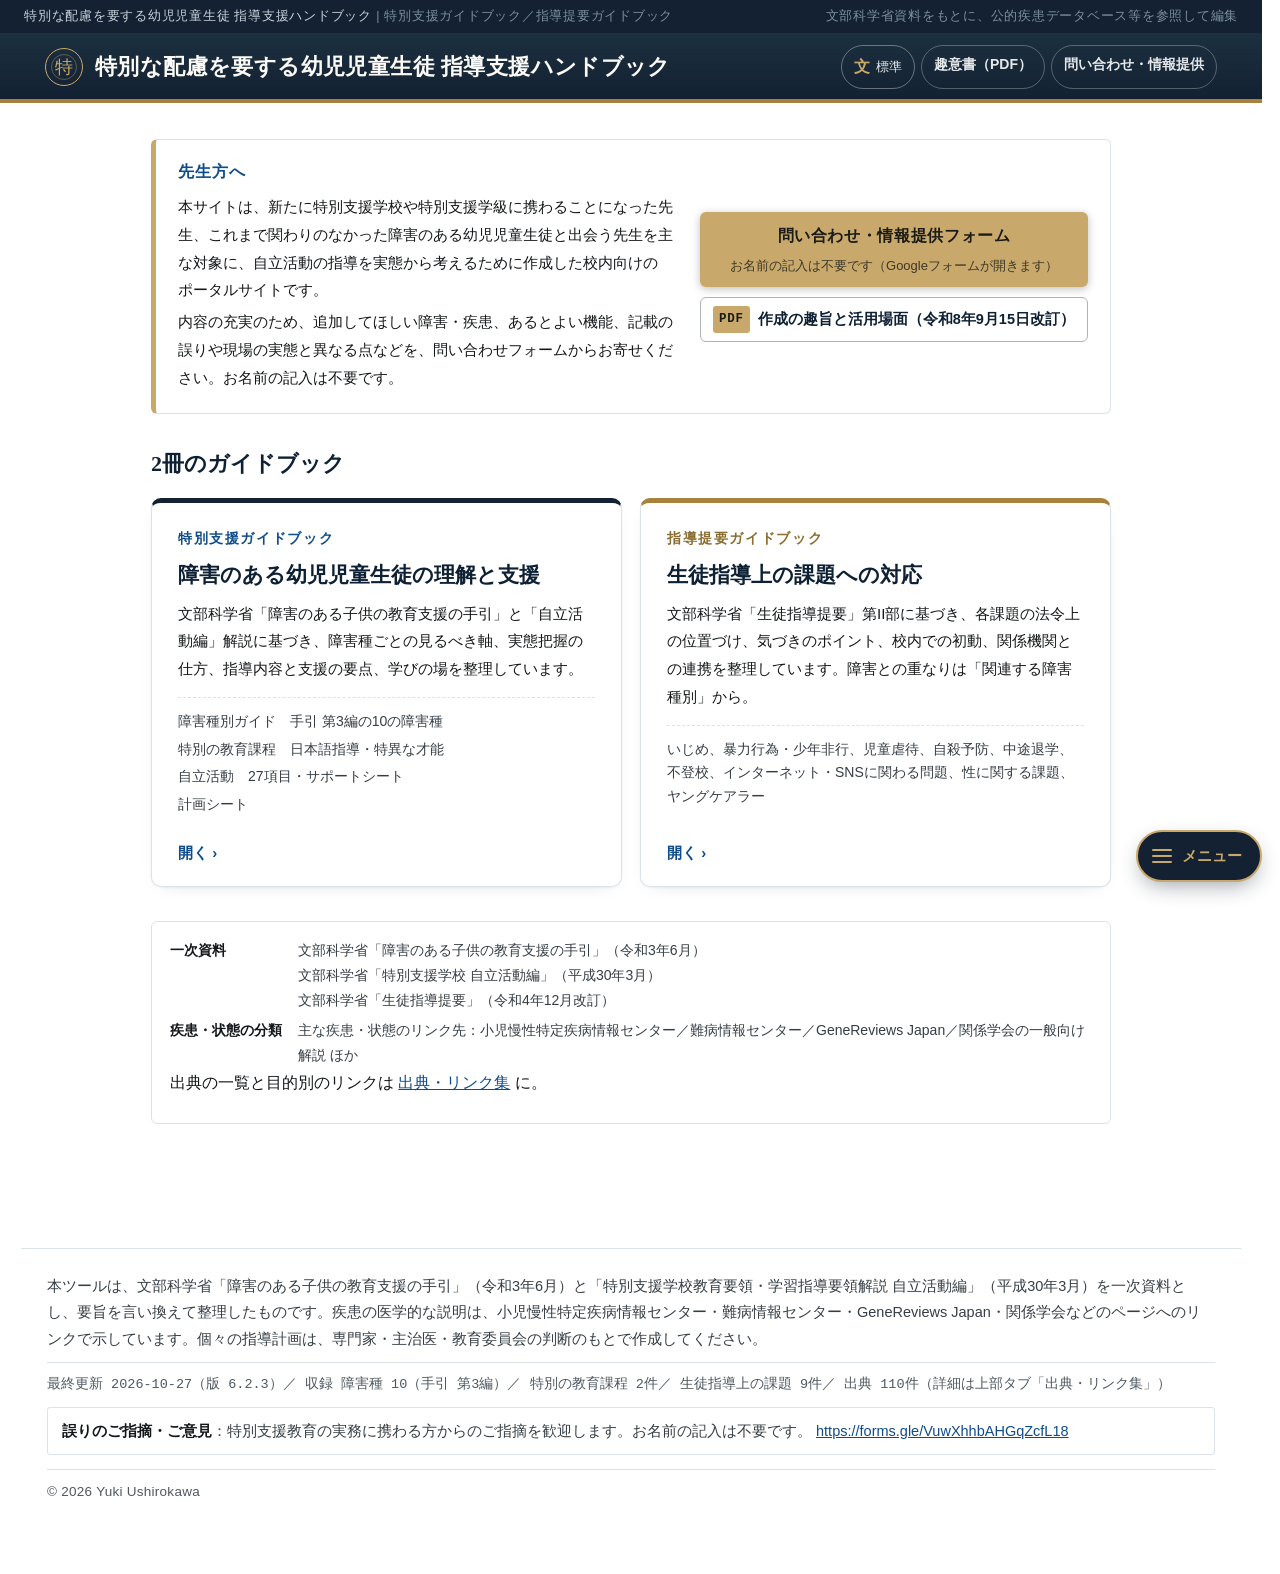
==== commit eb22bacc: "配布用の単一ファイルを再生成 [skip ci]" ====
--- a/tokushi-guidebook-standalone.html
+++ b/tokushi-guidebook-standalone.html
@@ -3024,7 +3024,7 @@
 
 <footer id="siteFooter"></footer>
 
-<script>window.__BUNDLE__={"meta":{"title":"特別な配慮を要する幼児児童生徒 指導支援ハンドブック","shortTitle":"配慮ハンドブック","version":"6.2.3","updated":"2026-10-27","copyright":"© 2026 Yuki Ushirokawa","disclaimer":{"short":"疾患の医学的な説明は公的な資料へのリンクで示し、疾患ごとの支援は載せていません。自立活動の項目は子どもの実態から選びます。","long":"本ツールは、文部科学省「障害のある子供の教育支援の手引」（令和3年6月）と「特別支援学校教育要領・学習指導要領解説 自立活動編」（平成30年3月）を一次資料とし、要旨を言い換えて整理したものです。疾患の医学的な説明は、小児慢性特定疾病情報センター・難病情報センター・GeneReviews Japan・関係学会などのページへのリンクで示しています。個々の指導計画は、専門家・主治医・教育委員会の判断のもとで作成してください。"},"feedback":{"label":"誤りのご指摘・ご意見","url":"https://forms.gle/VuwXhhbAHGqZcfL18","note":"特別支援教育の実務に携わる方からのご指摘を歓迎します。お名前の記入は不要です。","itemLabel":"この項目について指摘する"},"termMap":{"note":"本ツールの見出しは学校教育法および文部科学省の障害種別区分に従っています。医学的診断名（DSM-5-TR／ICD-11）とは以下のように対応します。","rows":[{"edu":"自閉症／高機能自閉症／アスペルガー症候群","med":"自閉スペクトラム症（ASD）に統合","memo":"「高機能自閉症」は文部科学省の平成15年定義には残るが、DSM-5（2013）で診断名としては廃止"},{"edu":"注意欠陥多動性障害（ADHD）","med":"注意欠如多動症（ADHD）","memo":"DSM-5-TR日本語版の訳語。診断書には「注意欠如多動症」と記載されることが多い"},{"edu":"学習障害（LD）","med":"限局性学習症（SLD）","memo":"教育上のLDは医学的なSLDより広い概念を含む"},{"edu":"情緒障害","med":"単一の診断名には対応しない","memo":"教育上の区分。選択性かん黙・不登校等を含む"},{"edu":"言語障害","med":"語音症・小児期発症流暢症 等","memo":"器質性・機能性の別により対応する診断名が異なる"},{"edu":"知的障害","med":"知的発達症（知的能力障害）","memo":"—"}]},"basisLabels":{"overview":{"mext":{"label":"文部科学省「教育支援の手引」に記載","tone":"ok"},"shouman":{"label":"小児慢性特定疾病 対象疾病","tone":"ok"},"nanbyou":{"label":"指定難病","tone":"ok"},"grj":{"label":"GeneReviews Japan 収録","tone":"ok"},"dsm-icd":{"label":"DSM-5-TR／ICD-11 の診断分類","tone":"ok"},"academic":{"label":"学会・国立研究機関の解説","tone":"ok"},"research":{"label":"研究段階の知見","tone":"warn"},"editorial":{"label":"公的な出典を特定できず","tone":"warn"}},"support":{"mext":{"label":"文部科学省「教育支援の手引」に記載","tone":"ok"},"editorial":{"label":"本ツールによる教育的整理","tone":"info"}},"intro":"各項目の①概要（医学的説明）は公的な資料に基づき、末尾の出典欄に資料名を示します。②個別に求められる支援は、その医学的特性を踏まえて本ツールが教育実務上まとめたもので、資料に直接の記載があるわけではありません。「公的な出典を特定できず」は誤りという意味ではなく、対応する公的分類が見当たらない類型であることを表します。"},"maintenance":{"_note":"改修中の箇所を「メンテナンス中」の案内で覆うスイッチ。各項目の on を true/false にするだけで切り替わる。label=呼び名、place=画面上の場所、scope=覆われる範囲（この3つは編集者向けのメモで画面には出ない）。title=案内の見出し、note=理由、until=再開の目安（この3つが画面に出る）。previewKey は覆いを外して確認する合言葉（URL末尾に ?preview=合言葉）","previewKey":"tokushi-preview-2026","site":{"on":false,"label":"サイト全体","place":"すべての画面（ホーム、両方の冊、出典・リンク集、サポートシート）","scope":"ヘッダーの名称・お知らせ枠・上段の切替は見えるが、中身はすべて案内に置き換わる。個別の5つのスイッチより優先","title":"ただいまメンテナンス中です","note":"内容の見直しと再構成を行っています。終わり次第、再開します。","until":"時期未定"},"support":{"on":false,"label":"自立活動サポートシート（AIと考える）","place":"上部タブ「自立活動 6区分27項目 一覧」→ 上部のカード → サポートシートのページ","scope":"ページ全体（入力欄と指示書の生成）","title":"自立活動サポートシートは整備中です","note":"内容を整えています。終わり次第、公開します。","until":"時期未定"},"jiritsu-block":{"on":true,"label":"障害種別ページの自立活動の欄","place":"上部タブ「障害種別ガイド」→ 各障害種のページ → 「自立活動」の欄","scope":"その欄だけ（教育的ニーズ・支援内容・学びの場は見える）","title":"自立活動の欄は整備中です","note":"自立活動編解説が障害種ごとに挙げている例に基づく内容へ、書き換えています。","until":"時期未定"},"curriculum":{"on":false,"label":"特別の教育課程（日本語指導・2E）","place":"特別支援ガイドブック → タブ「特別の教育課程」","scope":"タブ全体（一覧と2件のページ）","title":"特別の教育課程の節は整備中です","note":"日本語指導が必要な児童生徒と、特異な才能と障害を併せ有する幼児児童生徒（2E）について整理しています。校内での確認を経て公開します。","until":"時期未定"},"seito":{"on":false,"label":"指導提要ガイドブック（生徒指導上の課題）","place":"上段の切替「指導提要ガイドブック」","scope":"冊全体（課題の一覧と各ページ）","title":"指導提要ガイドブックは整備中です","note":"生徒指導提要（令和4年12月改訂）の第II部の各課題を整理しています。校内での確認を経て公開します。","until":"時期未定"},"links":{"on":false,"label":"目的別リンク（○○についてはここから）","place":"上部タブ「出典・リンク集」→ 上部の目的別リンク","scope":"目的別リンクの部分だけ（診断名の対応表と参照資料の一覧は見える）","title":"目的別リンクは整備中です","note":"「○○についてはここから」の目的別の案内を準備しています。診断名の対応表と参照資料の一覧は下にあります。","until":"時期未定"},"sheet2":{"on":true,"label":"計画シート（2階シート 試作）","place":"特別支援ガイドブック → タブ「計画シート」","scope":"タブ全体","title":"計画シートは整備中です","note":"通級・日本語指導・不登校・特異な才能の計画を一枚にまとめる様式を準備しています。校内での試行を経て公開します。","until":"時期未定"}},"notice":{"heading":"先生方へ","lines":["本サイトは、新たに特別支援学校や特別支援学級に携わることになった先生、これまで関わりのなかった障害のある幼児児童生徒と出会う先生を主な対象に、自立活動の指導を実態から考えるために作成した校内向けのポータルサイトです。","文部科学省「障害のある子供の教育支援の手引」「学習指導要領解説 自立活動編」「生徒指導提要」に基づき、障害種ごとの見るべき軸と実態把握の仕方、自立活動の項目を選ぶ手順、生徒指導上の課題への対応を整理しています。疾患の医学的な説明は公的機関・学会の資料へのリンクで示し、支援はその幼児児童生徒の実態から考えます。","内容の充実のため、追加してほしい障害・疾患、あるとよい機能、記載の誤りや現場の実態と異なる点などを、問い合わせフォームからお寄せください。お名前の記入は不要です。"],"form":{"url":"https://forms.gle/VuwXhhbAHGqZcfL18","label":"問い合わせ・情報提供フォーム","sub":"お名前の記入は不要です（Googleフォームが開きます）"},"pdf":{"url":"https://backtree-create.github.io/tokushi_Guidebook/about.pdf","label":"作成の趣旨と活用場面（令和8年9月15日改訂）"},"intro":"2冊構成です。特別支援ガイドブックは障害種ごとの見るべき軸・実態把握の仕方・指導内容と支援の要点・学びの場を、指導提要ガイドブックは生徒指導上の課題を、文部科学省の手引・提要に基づいて整理しています。","primary":["文部科学省「障害のある子供の教育支援の手引」（令和3年6月）","文部科学省「特別支援学校 自立活動編」（平成30年3月）","文部科学省「生徒指導提要」（令和4年12月改訂）"],"classification":"主な疾患・状態のリンク先：小児慢性特定疾病情報センター／難病情報センター／GeneReviews Japan／関係学会の一般向け解説 ほか","supportForm":{"url":"","label":"自立活動サポートシート（校内様式・R8.3時点）","_note":"校内様式のWordファイルの置き場所（SharePoint等）のURLを入れると、サポートシートのページにリンクが出る。空なら出ない"}},"changelog":[{"date":"2026-10-27","summary":"版6.2.3。フッター最下段に権利表示（meta.copyright）を追加"},{"date":"2026-10-27","summary":"版6.2.2。自動点検で404が続いた3件を差し替え・整理。GeneReviews Japan は公式ドメイン grj.umin.jp に（入口・一覧・個別疾患6ページの到達を確認）。発達障害教育推進センターはサイト改編後の「個に応じた指導・支援」（/support/individual/）に。文科省「合理的配慮」の例（別紙2）は移転先も同内容の文科省PDFも無く、ブラウザでは開けるため現行URLのまま、自動点検の手動確認済み一覧（linkcheck-known-ok.txt）に登録"},{"date":"2026-10-27","summary":"版6.2.1。文字サイズ切替（右上の「文」）の効きが弱く、見出しや札など固定pxの部品が変わらなかったため、本文側（索引と本文の領域）全体を 標準1.0／大1.15／特大1.32 で拡大する方式に変更。ヘッダーは拡大しない。PC幅・スマホ幅とも横はみ出しなし"},{"date":"2026-10-27","summary":"版6.2.0。公開に向けた総点検。①全41画面（10障害種・サポートシート×10・指導提要9・特別の教育課程2・自立活動・計画シート・出典・検索）をPC幅とスマホ幅で開き、エラー・崩れ・undefinedの混入なしを確認。コピー・欄に流し込む・計画シートへ送る・絞り込み・たたみ・文字サイズ切替の動作を確認。②外部リンク207件（出典110＋疾患等）の到達を確認。到達不可0件。移転2件（日本小児腎臓病学会の2資料を新ドメインに）、取り違え1件（レット症候群のリンク先を小児慢性特定疾病の別疾患から難病情報センター 指定難病156に）、公開終了1件（GMFCS日本語版PDF→原版配布元 CanChild に差替）。③整備中の覆いを外して公開：自立活動サポートシート、指導提要ガイドブック、特別の教育課程、目的別リンク。計画シートは試作のため覆いのまま。④ホームの「先生方へ」を公開用の文に（趣意書PDFは差し替えず現行のまま）。⑤READMEに運用手順（公開・更新・点検・整備中スイッチ）を追加。⑥GitHub Actions の月次リンク点検が学会・行政サイトの機械的アクセス拒否（403／429／503、ブラウザ以外への404）を切れと誤報していたため、link-check.yml を作り直し（ブラウザと同じUser-Agent、弾かれは別枠で報告、404／410／応答なしだけを切れと扱う）。更新検知で変化が出た7資料（GeneReviews Japan、横地分類、ILAE分類、血友病、小児CKD、Ross分類、ヤングケアラー）を確認し、いずれも版の変更なしとして checked を更新"},{"date":"2026-10-23","summary":"版6.1.0。読みやすさの仕掛け（中身は減らさない）。①右上の「文」で文字の大きさを 標準→大→特大 に切替（この端末だけに記憶、切替はなめらか）。②節の見出しを押すとたたむ／開く（高さの変化をアニメーション）。障害種別ページは帯の「すべてたたむ／開く」で一括。③障害種別ページで目次が画面から外れると、上に細い帯が出て今読んでいる節を番号で示す（押すとその節へ。閉じていれば開く）。④目次や帯から飛んだ先の見出しが一瞬光って目を導く。⑤主な疾患・状態に名前・原因の絞り込み欄（行は畳むだけで消さない）、行に交互の地色。⑥節は画面に入るときに静かに立ち上がる。動きを減らす設定では全部止める"},{"date":"2026-10-19","summary":"版6.0.0。視認性の底上げ（中身は減らさない）。20段階以上に散らばっていた文字の大きさを、本文16px／補助15px／注記14px／札13.5px／見出し19〜26pxの5段階に整理し、11〜13pxの小さな文字をなくした。薄い文字（--ink-faint / --ink-soft）を一段濃く、行間1.8、本文の行の長さは44字程度まで。節の間隔を広げ、見出しを一段大きく。札（軸の値・目次・タグ・整備中）と番号の円を一つの形に統一。見るべき軸は名前の列を広げて番号の下に落ちないように、主な疾患は群の見出しを帯にして名前を本文より大きく。索引ページの「INDEX」の飾り見出しを外し、ホームの冊カードの説明を現行の構成に合わせた。スマホ幅は一段小さい段階に切り替える"},{"date":"2026-10-14","summary":"版5.9.0。先生方の意見を受けて修正。①件数表示（障害種10・主な疾患103件）を索引・ホームの冊カード・障害種ページの見出し・フッターから外し、「10」は手引 第3編 Ⅰ〜Ⅹの障害種に対応している旨を添えて表示。②「手引 p.○」の参照を全10章の章PDF本文と照合し298件を訂正（実態把握の節を中心に1〜3ページのずれ、補聴の手段・用語など大きくずれていたものも）。リンクは章PDFの該当ページ（#page=）を直接開くようにした（sources.json の pdfFirstPage）。病弱・身体虚弱の p.201–216 は未照合。③「この障害種に固有の見方」の見出しを「押さえておきたい基礎知識」に改称"},{"date":"2026-10-13","summary":"版5.8.0。使用感の底上げ。落ち着いた雰囲気はそのままに、角（面10px・操作8px・札は丸）、影、応答の動きを揃えた。ヘッダーの面を軽く（上段の切替は丸札、下段のタブはなぞると金の下線）、左の索引は行を札にして今いる行が左から灯る、カードはなぞると浮く、障害種別ページの目次は読んでいる節の札が濃くなる、ボタン・入力は押した手応えとフォーカスの輪、コピーした知らせは札で出る（失敗は黄）、索引・ホームの札は画面切替で少しずつ立ち上がる、1画面分下がると「上に戻る」が出る。reduce-motion では全部止める"},{"date":"2026-10-08","summary":"版5.7.2。実態把握の欄名の見せ方を調整。④「学習や生活の中で見られる長所やよさ、課題等」は「見られる」の後で改行、⑤は画面上「本人・保護者の思いや願い」＋補足「○年後の姿を思い描いて」に。校内様式へ貼る用テキストと流し込みの欄名は様式どおりのまま（SP_FORM.disp / sub）"},{"date":"2026-10-08","summary":"版5.7.1。ホームではヘッダーのナビ（冊の切替・出典・リンク集）を出さない。ホームは画面内の冊カードと案内文で選ぶ"},{"date":"2026-10-08","summary":"版5.7.0。通常の学級ガイドブック（3冊目）をいったん取り外し、2冊構成に戻した。上段の切替・ホームの冊カード・#/tsujo の画面・tsujo.json・maintenance.tsujo を外し、#/tsujo 系のURLはホームに戻る。データと画面のコードは hold_tsujo として別に保管（再掲載は保留）。版5.6.x で追加した出典は出典・リンク集に残す"},{"date":"2026-10-08","summary":"版5.6.2。「明日からできる手立て」を、本ツールが書いた手立ての箇条書きから、国・研究機関・学会の資料への参考リンクに置き換えた。障害種ごとの資料（発達障害ナビポータル、発達障害教育推進センター、手引第3編の該当節、学校生活管理指導表、医療的ケア実施支援資料など）、つまずきの場面から探す資料（学習面・行動面・社会面）、どの障害種でも使う資料（通級の手引、合理的配慮の例、インクルDB）の3群。出典に通級の手引、合理的配慮の例（別紙2）、教育支援体制整備ガイドライン、発達障害教育推進センターを追加"},{"date":"2026-10-08","summary":"版5.6.1。ヘッダーを2段に整理。上段は3冊の切替と出典・リンク集、下段は今いる冊のタブだけを表示（他の冊のタブは出さない）。ホームでは下段を出さない"},{"date":"2026-10-08","summary":"版5.6.0。3冊目「通常の学級ガイドブック」を追加（上段の切替に「通常の学級」、タブは「気になる」チェック／明日からできる手立て／合意形成の手順。データは tsujo.json）。「気になる」チェックは手引の困難のサインを15領域・58項目のチェック式にし、印の多い領域から障害種ページと手立てへ案内、校内委員会への相談用テキストをコピーできる（印はページ内のみ）。明日からできる手立ては10区分それぞれを教材・情報／指示・説明／座席・環境／課題・評価／連携の5場面で整理。合意形成の手順は手引 第1編、文部科学省対応指針の改正通知（令和6年1月）、内閣府リーフレットに基づく6段階。整備中の覆い（maintenance.tsujo）を付けて公開。style.css で未定義だった --gold を --gold-line に修正"},{"date":"2026-10-08","summary":"版5.5.1。「見るべき軸」のレイアウトを、左に軸名、右に区分（横並び）と支援上の意味、の行に変更。カードの枠をやめ区切り線に"},{"date":"2026-10-08","summary":"版5.5.0。障害種別ページの見やすさを改善。節の見出しを大きくし余白で区切る／目次を番号付きにして画面上部に固定／「見るべき軸」を表からカード（左に区分、右に支援上の意味）に／主な疾患・状態を枠の重なりから区切り線の一覧に変え、リンクを右側に寄せて発行元の行を削除／「手引 p.○」の印を枠なしの薄い文字に"},{"date":"2026-10-08","summary":"版5.4.1。出典・リンク集と障害種別索引の末尾にあった免責文を削除（フッターと同じ文が二重に出ていた）。免責文そのものも短く書き直した"},{"date":"2026-10-07","summary":"版5.4.0。出典・リンク集を刷新。参照資料の一覧を「文部科学省の手引・解説・資料／法令・通知／関係省庁・国の機関／医療／学校保健の様式／診断分類」の群に分け、列を「資料・発行・版・時点・確認日」の4列に固定幅で揃えた。「常に最新を参照」「特定版の固定引用」の更新方針の表示と一覧URLの行を廃止し、確認日だけを表示。資料の補足（note）は読み手向けの一言に書き直し、編集者向けのメモは editorNote に退避（画面には出ない）。診断名の対応表も列幅を固定"},{"date":"2026-10-07","summary":"版5.3.4。障害種別ページとサポートシートの説明文を全体に見直し、編集方針の断り書き（「公的な資料で確認できるものだけ」「疾患ごとの支援は書きません」「学齢期に多いものから」「自立活動の項目との対応付けはしません」「疾患名や氏名は渡しません」など）を削除。各節の導入文は、読み手が何を得られるかだけを書く形に統一"},{"date":"2026-10-07","summary":"版5.3.3。サポートシートの項目名・選択肢・見出しから括弧書きの説明を減らした。説明は小さな補足（hint）に移すか削除。「（未選択）」は「—」、「手元にある（AIに求められたら内容を伝える）」は「手元にある」、「（任意）」は補足表示に"},{"date":"2026-10-06","summary":"版5.3.2。画像の取り込み（ページ内に置く・コピー・保存）を廃止。AIに自動で渡せないため。検査結果などの資料は「なし・未確認／手元にある」の有無だけを選び、手元にある場合は指示書に一覧が入り、AIが必要な時点で内容（数値や所見）を教えるよう求める形に統一"},{"date":"2026-10-06","summary":"版5.3.1。画像の項目に有無の選択（なし・未確認／手元にある（AIに求められたら渡す）／ここに取り込む）を追加。「手元にある」を選ぶと、指示書に「手元にある資料（まだ渡していません）」の一覧が入り、AIは必要になった時点で画像を貼るよう求め、貼られるまで中身を推測せず、貼られたら読み取りを要約して確認してから進む"},{"date":"2026-10-06","summary":"版5.3.0。自立活動サポートシートの①実態把握を、障害種ごとの独立した項目で入力できるようにした（各区分の json の fields。選択式・数値・文字・チェック・画像）。校内様式の5欄ごとに項目を置き、末尾に補足の自由記述。入力した項目は「項目：値」の行として指示書・校内様式へ貼る用テキスト・計画シートに入る。検査結果などの画像をページ内に取り込め（送信・保存はしない。長辺1600pxに縮小）、指示書に「添付する画像」の一覧と読み取りの指示が入る。画像は「コピー」（クリップボード）か「保存」でAIに添付する。氏名・生年月日が写っていないか確かめる注意書きを追加。版5.2.0の「観点を下書きとして欄に入れる」ボタンは項目に置き換えて廃止"},{"date":"2026-10-06","summary":"版5.2.0。自立活動サポートシートが障害種の観点を受け取ったとき、中身がその障害種に合わせて切り替わるようにした。「今、困っていること」「特に相談したいこと」の例文が障害種ごとに変わる／①の5欄に「観点を下書きとして欄に入れる」ボタン（空いている欄に「・観点：」の形で入る）／②の上に、手引がその障害種について挙げている指導内容を参考として折りたたみで表示／指示書にも同じ指導内容を「参考」として同梱（項目の選定は①〜④の実態からと明記）／観点を持つときは詳しい欄を最初から開く。障害種→項目の対応表は引き続き持たない"},{"date":"2026-10-06","summary":"版5.1.1。障害種別索引の説明文を版5.0の構成に合わせて書き直し、「自立活動 項目数」の数字と、自立活動の項目を疾患から引かない旨の断り書きを削除（各ページの指導内容の節からも同じ断り書きを外した。手順はサポートシート側で示す）"},{"date":"2026-10-06","summary":"版5.1.0。残り7区分（知的障害・病弱・身体虚弱・言語障害・自閉症・情緒障害・学習障害・ADHD）も版5.0の型へ移行し、10区分すべてが「見るべき軸」「実態把握の仕方（校内様式の5欄）」「固有の見方」「指導内容と支援の要点」「学びの場」「主な疾患・状態」「用語」「出典」の構成になった。旧型の疾患データ（495件）は廃止し、主な疾患・状態は公的資料で確認できる103件に。言語・LD・ADHDは疾患一覧を持たず、状態は軸の表に置く。疾患の並びは50音順ではなく、手引の記載と学齢期の頻度を踏まえて主要なものから（視覚障害の先頭は未熟児網膜症・網膜色素変性症）。実態把握の見出しの番号の円が横に伸びる不具合を修正。サポートシートの観点のプルダウンは10区分すべてが選べる。出典に日本形成外科学会（口唇裂・口蓋裂）を追加。免責の文言を版5.0の構成に合わせて書き直し"},{"date":"2026-10-06","summary":"版5.0.0。障害種別ページを作り替える第1段（聴覚障害・視覚障害・肢体不自由）。文部科学省「障害のある子供の教育支援の手引」第3編の各章を読み込み、「見るべき軸」（聴覚＝部位・程度・聴力型・時期・原因、視覚＝視力・視野・光覚・その他の視機能・眼疾患、肢体＝起因疾患・進行性・運動と姿勢・病型と随伴障害・医療的ケア）、校内様式の5欄に対応させた「実態把握の仕方」、障害種に固有の見方、指導内容と支援の要点、学びの場、主な疾患・状態、用語、出典の順に組み直した。疾患ごとの「個別に求められる支援」（本ツールの編集）は廃止し、疾患は手引が挙げるものを中心に公的な医学資料へのリンクで確認できるものだけに絞った（聴覚29→22件、視覚66→16件、肢体57→17件）。各ページの「この子の支援を考える」から、自立活動サポートシートがその障害種の実態把握の観点を持った状態で開く（#/jiritsu/support?cat=障害種）。サポートシート側は観点のプルダウン、5欄のプレースホルダー、指示書への観点の同梱、計画シートへの障害種名の受け渡しを追加。残り7区分は旧型のまま（順次移行）。出典に日本耳鼻咽喉科頭頸部外科学会（子どもの病気、小児難聴診療の手引き）、日本整形外科学会、日本小児神経学会、聴覚障害教育の手引、点字学習指導の手引、医療的ケア実施支援資料を追加"},{"date":"2026-10-01","summary":"版4.6.0。自立活動サポートシートに校種の選択（幼稚部・小学部・中学部／高等部）を追加。高等部を選ぶと、根拠を「特別支援学校高等部学習指導要領（平成31年2月告示）第6章」と「解説 総則等編（高等部）第9章 自立活動」に切り替え、卒業後の生活を見据えた観点（自己理解・自己選択・援助要請、進路・職業教育との関連）をAIへの指示に加える。出典に総則等編（高等部）と学習指導要領等の入口ページを登録し、一覧タブ・リンク集にも掲載"},{"date":"2026-09-30","summary":"版4.5.1。自立活動タブのサポートシートのカードで、「整備中」の印だけ文字色と大きさが他と違っていた（カード内の説明文用の指定が印にも効いていた）のを揃えた"},{"date":"2026-09-30","summary":"版4.5.0。自立活動サポートシートを校内様式（R8.3時点）に合わせた。①実態把握の欄を様式と同じ5欄（障害の状態／発達や経験の程度／興味・関心等／学習や生活の中で見られる長所やよさ、課題等／思いや願い（○○年後をイメージする姿））に。AIには最後に「＜自立活動サポートシート（校内様式 R8.3時点）＞【欄名】…」の形式で出すよう指示し、貼り付けると①の欄に流し込める。「校内様式へ貼る用テキストをコピー」を追加。計画シートへの受け渡しも新しい欄に対応。様式ファイルのURLは meta.json の notice.supportForm に入れるとリンクが出る"},{"date":"2026-09-28","summary":"版4.4.10。本文の「子供」を「子ども」に統一（文部科学省の資料名「障害のある子供の教育支援の手引」「子供に伝えたい自殺予防」などの固有名と「」内の引用は原文のまま）。自立活動タブのサポートシートのカードで「整備中」の印だけ書体が違っていたのを揃えた"},{"date":"2026-09-28","summary":"版4.4.9。ダークモードの視認性を改善。青の強調色を明るく（#7db3e8→#a6cdf5）、濃紺で塗っていた選択中の状態（索引・メニューの項目・障害種別のボタン）を金色に、入口カードの上縁や見出しの小さな青も明るい青に"},{"date":"2026-09-26","summary":"版4.4.8。サポートシートと計画シートを連携。サポートシートの指示書は最後に計画シートへ貼り戻せる形式（【個別シート：通級による指導】■ 欄名）を出すよう指示し、サポートシートに「計画シート（通級の欄）へ送る」を追加（AIの回答を貼れば欄に流し込み、貼らなければ困りごとと①〜④を送る。共通シートの実態・得意・校種も補う）。計画シートの通級の欄に「サポートシートで項目を考える」を追加（実態と課題を持って行く）"},{"date":"2026-09-26","summary":"版4.4.7。名称と本文の「児童生徒」を「幼児児童生徒」に改めた（法令・通知・様式の名称と「」で引用した語は原文のまま）。全体のホームで2冊のカードと一次資料の欄の間に余白を追加"},{"date":"2026-09-26","summary":"版4.4.6。全体のホームから、2冊の行き来の説明文と、フッターと重複していた免責文を削除"},{"date":"2026-09-26","summary":"版4.4.5。全体のホーム(#/)を新設。「先生方へ」のお知らせ、2冊への入口カード（特別支援ガイドブック／指導提要ガイドブック）、一次資料を置き、ここから2冊に分岐する。障害種別の索引は特別支援ガイドブックのホーム(#/guide)へ。名称・ホームボタンは全体のホームに戻る"},{"date":"2026-09-26","summary":"版4.4.4。上の帯の「特別支援」「指導提要」をタブより一回り大きくして冊の切替と分かるようにした。メニューの中身を今いる冊に合わせた：指導提要側では「生徒指導上の課題へ」（9件の小さなボタン）と、計画シート・出典、特別支援側への入口。特別支援側では「障害種別へ」、道具、指導提要側への入口"},{"date":"2026-09-26","summary":"版4.4.3。画面構成を版4.4.1の形（上に名称の帯と冊・タブの帯、左に障害種別の索引、右下にメニュー）へ戻し、メニューの中身を作り直した。上の帯にある冊とタブは繰り返さず、「このページの中」（本文の見出しから自動で拾ったジャンプ）、「障害種別へ」（10区分の小さなボタン）、「道具」（サポートシート・計画シート・出典）、「操作」（先頭へ・ホーム・問い合わせ）を置く。本文の読み幅を整えた"},{"date":"2026-09-26","summary":"版4.4.2。画面全体を再構成。上は名称と2つのリンクだけの細い帯、左は目次（特別支援ガイドブック：障害種別ガイド〈その下に10区分の索引と検索〉／特別の教育課程／自立活動／計画シート、指導提要ガイドブック：生徒指導上の課題、共通：出典・リンク集）、右が本文。目次は常に見え、本文は読み幅を制限。スマホでは目次を左からせり出す形にし、右下の三本線ボタンで開閉。ホームのお知らせは白地に"},{"date":"2026-09-26","summary":"版4.4.1。右下の「メニュー」を三本線の形にし、開くと×に変わる。パネルは右下から広がって項目が上から順に現れ、項目を押すと短く光って他が薄くなってから閉じる。ホバーで左に印が伸びる。スマホは下からせり上がる。動きを減らす設定（prefers-reduced-motion）では無効"},{"date":"2026-09-26","summary":"版4.4.0。ヘッダーを2段（名称＋趣意書・問い合わせのリンク／2冊とタブを1本の帯）に圧縮。「先生方へ」のお知らせ、2冊の説明、一次資料はホームの本文の先頭へ移動（文面は meta.json の notice で編集）。右下のボタンを「メニュー」に変え、押すとホーム・両冊のタブ・出典が並ぶパネルが開く（外側かEscで閉じる。スマホでは下から出る）"},{"date":"2026-09-26","summary":"版4.3.3。全体の読みやすさを調整。行間・本文の余白・節の間隔を広げ、見出しと本文の文字を少し大きく、囲みの線と影を減らして余白で区切る形に。ヘッダーの一次資料欄は右の列をやめて名称の下に1行で。索引・疾患の行・カード・表の余白を広げた"},{"date":"2026-09-25","summary":"版4.3.2。2階シートを自立活動タブから切り離し、特別支援ガイドブックの新タブ「計画シート」(#/plan)へ。自立活動タブは27項目一覧とサポートシート（項目を選ぶ道具）だけに。計画シートは「該当する特例を選ぶ」まで入力欄を出さない形にし、通級の欄からサポートシートへ、サポートシートの末尾から計画シートへ相互リンク。旧URL #/jiritsu/sheet2 は転送"},{"date":"2026-09-25","summary":"版4.3.1。2階シートに「AIと考える」を追加。困っていることを一言書くと、Copilot／Gemini 向けの指示書（AIは1回1問で聞き出し、共通シート→個別シートの順に整理し、貼り戻せる形式で出力）ができる。AIの回答を貼り付けると欄に流し込める（■ 欄名／内容 の形式を読み取り、上書きは確認付き）。通級を選ぶと27項目の正式名称を同梱"},{"date":"2026-09-25","summary":"版4.3.0。「2階シート（試作）」(#/jiritsu/sheet2)を新設。通級・日本語指導・不登校・特異な才能の各特例の計画を、共通シート＋特例ごとの個別シート（タブ切替）で入力し、印刷（PDF）とWord貼り付け用テキストに出す。各個別シートの欄は既存の様式・記載項目（自立活動編解説、日本語指導の個別の指導計画作成参考資料、児童生徒理解・支援シート、WG取りまとめ案の記載項目例）に基づく。国の参考様式の公表後に欄を合わせ直す前提。氏名は扱わず、入力は送信・保存しない。整備中の覆い（sheet2）を追加"},{"date":"2026-09-25","summary":"版4.2.9。指導提要ガイドブック・特別の教育課程の各ページの読みやすさを改善。ページ内の目次チップを追加、箇条書きの1文目を太字にして拾い読みできるように、行間・余白と最大行長を調整、法令・通知の根拠（公的な位置づけ）を末尾の折り畳みに移動"},{"date":"2026-09-25","summary":"版4.2.8。出典の監視を整理。一般向け解説ポータル5件（目の病気・代表的な病気・こころの情報サイト・発達障害ナビポータル・インクルDB）に watch: quiet を付け、月次の変化検出では台帳に記録するだけで Issue に載せず、年次の棚卸しに一覧する。版という概念のない常時更新ページ29件に kind: portal を付け、年次の「版の記載がないもの」から除外。版のあるガイドライン7件に edition を追加。source-watch.yml と annual-review.yml を更新"},{"date":"2026-09-25","summary":"版4.2.7。リンク切れ検出への対応：東京大学IRCNのプレスリリースは論文DOI（eNeuro 2023）に、血友病のガイドラインPDF（移動）は小児慢性特定疾病の疾患概要に差し替え。Mindsは自動検査に応答しないため一覧URLから外した。出典の一覧ページの変化検出（11件）は、新版の公表ではなくページ側の更新と判断し、確認日を更新"},{"date":"2026-09-25","summary":"版4.2.6。疾患の詳細で、①概要（医学的説明）②個別に求められる支援 ③程度別の支援 の各見出しに①②③の印を付け、末尾の「出典」欄を同じ番号の2列（項目名／出典と資料）で並べる形に改めた。②が本ツールの整理であることを一文で明記"},{"date":"2026-09-15","summary":"版4.2.5。趣意書（about.pdf）を改訂。新名称と2冊構成、廃止した対応付け・逆引きに代えてサポートシート、見立ての切り分けと気づき・初動の活用例、検索避けの案内を反映。ヘッダーのリンク文言を「令和8年9月15日改訂」に"},{"date":"2026-09-15","summary":"版4.2.4。画面の文言を再精査。版番号・内部の仕組み・変更の経緯など読む人に不要な説明（出典・リンク集の管理方法、自立活動の対応付けを廃止した経緯、旧タブからの移動の履歴、カードの件数表示）を削除し、使い方の説明だけを残した。メンテナンス中の案内も簡潔に"},{"date":"2026-09-14","summary":"版4.2.3。リンク切れ検出（Issue #4）への対応：GeneReviews Japan の移転先（plaza.umin.ac.jp/~grj/）へ更新、小児腎臓病学会のPDFは到達を再確認し一覧URLをMindsに変更。画面移動のスクロールを見直し：最上部には戻さず、別画面へ移ったときは本文の先頭（スマホの障害種別ページは本文）まで、疾患を開いたときは動かさず画面外なら最小限だけ寄せる、戻る／進むは離れたときの位置に戻す"},{"date":"2026-09-14","summary":"版4.2.2。メンテナンス中スイッチに「サイト全体」（maintenance.site）を追加。on にするとすべての画面が案内に置き換わる（プレビューの合言葉は有効）"},{"date":"2026-09-14","summary":"版4.2.1。自立活動サポートシートを作り直し。入力は「今、困っていること」1つに絞り、①実態把握〜④指導目標はAIが1回1問で聞き出す指示書に変更（分からない事項は「確認すべき点」に残す）。従来の①〜④の欄は「書けるところまで書いておく（任意）」として折り畳みに"},{"date":"2026-09-14","summary":"版4.2.0。指導提要ガイドブックに 暴力行為・少年非行（第5・6章）、中途退学（第9章）、インターネット・SNS（第11章）、性に関する課題（第12章）の4件を追加し、第II部の10章を全て反映（9件）。出典8件を登録"},{"date":"2026-09-14","summary":"版4.1.0。指導提要ガイドブックに いじめ（第4章）・児童虐待（第7章）・自殺予防（第8章）の3件を追加（出典16件を登録。虐待対応の手引き 令和8年5月第二次改訂版、改正自殺対策基本法 令和8年4月施行、いじめ重大化防止の留意事項集 令和7年11月を反映）。ヘッダーの名称が長くなって一次資料欄が下に落ちていた崩れを修正"},{"date":"2026-09-14","summary":"版4.0.0。名称を「特別な配慮を要する児童生徒 指導支援ハンドブック」に改め、その中に「特別支援ガイドブック」（障害種別・特別の教育課程・自立活動）と「指導提要ガイドブック」（生徒指導提要 第II部の課題）の2冊を置く2段構成にした。旧「配慮を要する背景」は解体し、日本語指導・2Eを特別支援側の「特別の教育課程」（curriculum.json）へ、ヤングケアラーを指導提要側（seito.json、第13章）へ振り分け。障害種別ページに「関連する生徒指導上の課題・特別の教育課程」を自動表示（指導提要側の関連情報を逆引き）。指導提要側の各課題からサポートシートへの導線。旧URL #/haikei/* は転送"},{"date":"2026-09-14","summary":"版3.2.4。meta.json の maintenance の各項目に呼び名・画面上の場所・覆われる範囲のメモ（label/place/scope）を持たせ、どのキーがどこに対応するか分かるようにした。画面側の表示は従来どおり（見出し・理由・目安のみ）"},{"date":"2026-09-14","summary":"版3.2.3。検索避けを追加（robots.txt で全体のクロール拒否、index.html と単一ファイル版に noindex/nofollow/noarchive）。validate が両方を検査"},{"date":"2026-09-14","summary":"版3.2.2。メンテナンス中の覆いを外して確認するプレビュー（?preview=合言葉、meta.json の maintenance.previewKey）を追加。配慮を要する背景・生徒指導上の課題・目的別リンクも整備中表示にした（5か所すべて on）"},{"date":"2026-09-14","summary":"版3.2.1。改修中の箇所を「メンテナンス中」の案内で覆うスイッチ(meta.json の maintenance)を追加。サポートシートと障害種別ページの自立活動の欄を整備中表示にした"},{"date":"2026-09-14","summary":"版3.2.0。疾患・障害種ごとの自立活動の項目候補(全件が根拠のない編集整理)を廃止し、データからも削除。代わりに「自立活動サポートシートをAIと考える」(#/jiritsu/support)を新設。解説の手順(①実態把握〜④指導目標を教員が記入、⑤項目の選定〜⑦指導内容をAIと)に沿った入力欄から、Copilot用・Gemini用の指示書を生成。AIの役割は問い返す人。氏名は扱わず、入力は送信・保存しない。シート（案）の表示・印刷は見送り（指示書の生成のみ）"},{"date":"2026-09-14","summary":"版3.1.0。「診断名・出典」タブを「出典・リンク集」に改め、目的別のリンク集(links.json、10群)を上部に追加。行は大きく押しやすい形にし、本ツール内のページへの導線も併記。文中のリンクに太めの下線と外部リンクの印(↗)を付けた。インクルDB(国立特別支援教育総合研究所)を出典に追加"},{"date":"2026-09-14","summary":"版3.0.0。不登校を障害種別ガイドから外し、生徒指導提要を一次資料とする新タブ「生徒指導上の課題」(seito.json)に書き直した(自立活動との対応付けと未確認の19類型は廃止。旧URL #/c/futoukou は転送)。「項目→疾患」の逆引き(#/jiritsu/区分/項目)を廃止。自立活動の対応付けに「編集整理」バッジと選定手順(実態把握→課題の整理→項目の選定→指導内容)を表示。区分は10、疾患・状態は495件"},{"date":"2026-09-14","summary":"タブ「配慮を要する背景」を新設。日本語指導が必要な児童生徒・特異な才能と障害を併せ有する児童生徒（2E）・ヤングケアラーの3件（haikei.json）。自立活動とは対応付けず、関連する障害種別へ内部リンク。出典11件を追加し、validate.mjsに専用の検査を追加"},{"date":"2026-09-08","summary":"ヘッダーに「先生方へ」の枠（作成の趣旨、問い合わせ・情報提供フォーム、趣意書PDFへのリンク）を追加"},{"date":"2026-08-26","summary":"学校生活管理指導表の対象疾患27件に印を付けた。様式に根拠のある範囲（心疾患・腎疾患・糖尿病・アレルギー6疾患）に限定"},{"date":"2026-08-26","summary":"学校教育法施行令第22条の3の条文を収録。程度別支援に尺度の明示を必須化し、GMFCSを5段階・脳性まひ全病型に。根拠のない2件を削除"},{"date":"2026-08-26","summary":"「学びの場から探す」の逆引き画面を削除。各障害種ページ内の学びの場欄はそのまま"},{"date":"2026-08-25","summary":"配色を白地・濃紺・藍で組み直した。生成りの地と金の差し色をやめ、本文コントラストを18:1に。役割ごとの下限をvalidate.mjsで固定"},{"date":"2026-08-25","summary":"URLに現在地を持たせ戻るボタンを有効化。自立活動からの逆引き、学びの場から探す、支援内容までの検索、印刷用体裁、暗い配色、指摘フォームへの導線を追加"},{"date":"2026-08-25","summary":"ヘッダーの説明文をクリックしてもホームに戻ってしまう問題を修正。操作対象を紋章とタイトルに限定"},{"date":"2026-08-25","summary":"視認性を調整。薄すぎた文字色をコントラスト比4.5以上に補正し、11px未満の文字を底上げ。validate.mjsで再発を検査"},{"date":"2026-08-25","summary":"疾患514件の医学的説明について出典を特定し、区分と出典元を各項目に表示。公的疾患DB・学会・国立研究機関の情報源9件を出典レジストリに追加"},{"date":"2026-08-25","summary":"データをJSONに分離。出典レジストリと出典区分バッジを追加。特別支援教育資料を令和6年度版に更新。Service Workerをネットワーク優先に修正"}]},"sources":[{"id":"tebiki","title":"障害のある子供の教育支援の手引～子供たち一人一人の教育的ニーズを踏まえた学びの充実に向けて～","publisher":"文部科学省","edition":"令和3年6月","url":"https://www.mext.go.jp/a_menu/shotou/tokubetu/material/1340250_00004.htm","indexUrl":"https://www.mext.go.jp/a_menu/shotou/tokubetu/material/1340250.htm","policy":"pinned","checked":"2026-08-25","group":"mext","editorNote":"本ツールの障害種別ページ（教育的ニーズ・指導内容・合理的配慮・学びの場）の一次資料","note":"障害種別ページの一次資料。第1〜2編が総論、第3編が障害種別"},{"id":"tebiki-3-visual","title":"同 第3編 Ⅰ 視覚障害","publisher":"文部科学省","edition":"令和3年6月","url":"https://www.mext.go.jp/content/20211014-mxt_tokubetu02-000018454_05.pdf","policy":"pinned","checked":"2026-10-14","group":"mext","pdfFirstPage":60,"note":"ページ参照（手引 p.○）は手引全体の通しページ。リンクはこのPDFの該当ページを開く（このPDFは p.60 から）"},{"id":"tebiki-3-hearing","title":"同 第3編 Ⅱ 聴覚障害","publisher":"文部科学省","edition":"令和3年6月","url":"https://www.mext.go.jp/content/20211014-mxt_tokubetu02-000018454_06.pdf","policy":"pinned","checked":"2026-10-14","group":"mext","pdfFirstPage":89,"note":"ページ参照（手引 p.○）は手引全体の通しページ。リンクはこのPDFの該当ページを開く（このPDFは p.89 から）"},{"id":"tebiki-3-intellectual","title":"同 第3編 Ⅲ 知的障害","publisher":"文部科学省","edition":"令和3年6月","url":"https://www.mext.go.jp/content/20211014-mxt_tokubetu02-000018454_07.pdf","policy":"pinned","checked":"2026-10-14","group":"mext","pdfFirstPage":120,"note":"ページ参照（手引 p.○）は手引全体の通しページ。リンクはこのPDFの該当ページを開く（このPDFは p.120 から）"},{"id":"tebiki-3-physical","title":"同 第3編 Ⅳ 肢体不自由","publisher":"文部科学省","edition":"令和3年6月","url":"https://www.mext.go.jp/content/20211014-mxt_tokubetu02-000018454_08.pdf","policy":"pinned","checked":"2026-10-14","group":"mext","pdfFirstPage":143,"note":"ページ参照（手引 p.○）は手引全体の通しページ。リンクはこのPDFの該当ページを開く（このPDFは p.143 から）"},{"id":"tebiki-3-health","title":"同 第3編 Ⅴ 病弱・身体虚弱","publisher":"文部科学省","edition":"令和3年6月","url":"https://www.mext.go.jp/content/20211014-mxt_tokubetu02-000018454_09.pdf","policy":"pinned","checked":"2026-10-14","group":"mext","pdfFirstPage":172,"note":"ページ参照（手引 p.○）は手引全体の通しページ。リンクはこのPDFの該当ページを開く（このPDFは p.172 から）"},{"id":"tebiki-3-language","title":"同 第3編 Ⅵ 言語障害","publisher":"文部科学省","edition":"令和3年6月","url":"https://www.mext.go.jp/content/20211014-mxt_tokubetu02-000018454_10.pdf","policy":"pinned","checked":"2026-10-14","group":"mext","pdfFirstPage":217,"note":"ページ参照（手引 p.○）は手引全体の通しページ。リンクはこのPDFの該当ページを開く（このPDFは p.217 から）"},{"id":"tebiki-3-autism","title":"同 第3編 Ⅶ 自閉症","publisher":"文部科学省","edition":"令和3年6月","url":"https://www.mext.go.jp/content/20211014-mxt_tokubetu02-000018454_11.pdf","policy":"pinned","checked":"2026-10-14","group":"mext","pdfFirstPage":243,"note":"ページ参照（手引 p.○）は手引全体の通しページ。リンクはこのPDFの該当ページを開く（このPDFは p.243 から）"},{"id":"tebiki-3-emotional","title":"同 第3編 Ⅷ 情緒障害","publisher":"文部科学省","edition":"令和3年6月","url":"https://www.mext.go.jp/content/20211014-mxt_tokubetu02-000018454_12.pdf","policy":"pinned","checked":"2026-10-14","group":"mext","pdfFirstPage":266,"note":"ページ参照（手引 p.○）は手引全体の通しページ。リンクはこのPDFの該当ページを開く（このPDFは p.266 から）"},{"id":"tebiki-3-ld","title":"同 第3編 Ⅸ 学習障害","publisher":"文部科学省","edition":"令和3年6月","url":"https://www.mext.go.jp/content/20211014-mxt_tokubetu02-000018454_13.pdf","policy":"pinned","checked":"2026-10-14","group":"mext","pdfFirstPage":285,"note":"ページ参照（手引 p.○）は手引全体の通しページ。リンクはこのPDFの該当ページを開く（このPDFは p.285 から）"},{"id":"tebiki-3-adhd","title":"同 第3編 Ⅹ 注意欠陥多動性障害","publisher":"文部科学省","edition":"令和3年6月","url":"https://www.mext.go.jp/content/20211014-mxt_tokubetu02-000018454_14.pdf","policy":"pinned","checked":"2026-10-14","group":"mext","pdfFirstPage":306,"note":"ページ参照（手引 p.○）は手引全体の通しページ。リンクはこのPDFの該当ページを開く（このPDFは p.306 から）"},{"id":"jiritsu-kaisetsu","title":"特別支援学校教育要領・学習指導要領解説 自立活動編（幼稚部・小学部・中学部）","publisher":"文部科学省","edition":"平成30年3月","url":"https://www.mext.go.jp/component/a_menu/education/micro_detail/__icsFiles/afieldfile/2019/02/04/1399950_5.pdf","policy":"pinned","checked":"2026-08-25","group":"mext","editorNote":"自立活動 6区分27項目の根拠","note":"自立活動 6区分27項目と、実態把握から指導内容に至る手順"},{"id":"mext-tokubetsu-main","title":"特別支援教育に関する最近の主な動向","publisher":"文部科学省","url":"https://www.mext.go.jp/a_menu/shotou/tokubetu/main.htm","policy":"latest","checked":"2026-08-25","kind":"portal","group":"mext"},{"id":"mext-tokubetsu-genjo","title":"特別支援教育の現状","publisher":"文部科学省","url":"https://www.mext.go.jp/a_menu/shotou/tokubetu/002.htm","policy":"latest","checked":"2026-08-25","kind":"portal","group":"mext"},{"id":"mext-shiryo","title":"特別支援教育資料","publisher":"文部科学省","edition":"令和6年度","url":"https://www.mext.go.jp/a_menu/shotou/tokubetu/material/1406456_00013.htm","indexUrl":"https://www.mext.go.jp/a_menu/shotou/tokubetu/1343888.htm","policy":"latest","review":"毎年3月","checked":"2026-08-25","group":"mext","editorNote":"年度版。旧年度ページも残るためリンクチェックでは陳腐化を検出できない","note":"年度版の統計資料"},{"id":"shouman","title":"小児慢性特定疾病情報センター 対象疾病","publisher":"国立成育医療研究センター","edition":"令和7年4月1日改正時点 16疾患群801疾病","url":"https://www.shouman.jp/disease/","indexUrl":"https://www.shouman.jp/disease/search/group/list/01/悪性新生物","policy":"latest","review":"告示改正のたび","checked":"2026-08-25","group":"medical","editorNote":"16疾患群別の一覧から各疾患へ。個別ページは /disease/details/\u003c群>_\u003c大分類>_\u003c番号>/ 形式。疾病数は2015年704→2018年756→2021年788→2025年801と増加しており、数値には必ず時点を付す","note":"小児慢性特定疾病の疾患ごとの概要と診断の手引き"},{"id":"nanbyou","title":"難病情報センター","publisher":"公益財団法人 難病医学研究財団","url":"https://www.nanbyou.or.jp/","policy":"latest","checked":"2026-08-25","indexUrl":"https://www.nanbyou.or.jp/entry/5461","kind":"portal","group":"medical","editorNote":"五十音別の指定難病一覧（あ行〜ら行の9ページ）から各疾患へ。告示番号付き","note":"指定難病の一般向け解説（告示番号付き）"},{"id":"grj","title":"GeneReviews Japan（日本語版）","publisher":"GeneReviews Japan","url":"https://grj.umin.jp/begin.html","policy":"latest","checked":"2026-10-27","indexUrl":"https://grj.umin.jp/list.html","kind":"portal","group":"medical","editorNote":"2026-10-27 入口を公式ドメイン grj.umin.jp に戻した（plaza.umin.ac.jp/~grj/ は同内容のミラーだが、自動点検から404が返り続けたため）。個別疾患ページは https://grj.umin.jp/grj/\u003c略号>.htm で到達を確認（usher1、LCA-EOSRD）。一覧は list.html","note":"遺伝性疾患の解説の日本語版。入口ページで「承諾する」を押すと病名の一覧へ"},{"id":"mext-futoukou-tsuchi-r1","title":"不登校児童生徒への支援の在り方について（通知）","publisher":"文部科学省","edition":"令和元年10月25日","url":"https://www.mext.go.jp/a_menu/shotou/seitoshidou/1422155.htm","policy":"pinned","checked":"2026-08-25","group":"law"},{"id":"mext-mondai-kodo","title":"児童生徒の問題行動・不登校等生徒指導上の諸課題に関する調査","publisher":"文部科学省","edition":"令和6年度","url":"https://www.mext.go.jp/a_menu/shotou/seitoshidou/1302902.htm","policy":"latest","review":"毎年11月頃","checked":"2026-08-25","group":"mext","editorNote":"目次ページのためURLは変わらないが、本文の年度表記と数値は毎年見直しが必要。令和6年度は小中の不登校が過去最多","note":"不登校・いじめ・暴力行為などの年度ごとの調査"},{"id":"dsm-icd","title":"DSM-5-TR（米国精神医学会）／ICD-11（世界保健機関）","publisher":"APA / WHO","edition":"DSM-5-TR 2022 ／ ICD-11 2019採択","policy":"pinned","checked":"2026-08-25","tier":"pinned","group":"classification","editorNote":"ASDとADHDの併存診断の許容はDSM-5（2013）での変更点","note":"医学的診断名と教育上の区分の対応表の根拠"},{"id":"ircn-2023","title":"ASD/ADHD合併の神経基盤に関する研究（Watanabe et al., eNeuro 2023）","publisher":"東京大学 ニューロインテリジェンス国際研究機構（WPI-IRCN）","edition":"2023年7月","url":"https://doi.org/10.1523/ENEURO.0146-23.2023","policy":"pinned","tier":"research","checked":"2026-09-25","indexUrl":"https://ircn.jp/en/pressrelease/20230714_takamitsu_watanabe","group":"research","editorNote":"東京大学IRCNのプレスリリース（日本語）のURLが変わり到達できなくなったため、論文のDOIを本体URLにし、英語版プレスリリースを一覧URLにした"},{"id":"riken-2024","title":"自閉スペクトラム症の新たなモデルマウスを開発（KMT2C遺伝子）","publisher":"理化学研究所","edition":"2024年3月26日","url":"https://www.riken.jp/press/2024/20240326_1/index.html","policy":"pinned","tier":"research","checked":"2026-08-25","group":"research"},{"id":"natgen-2025","title":"Decomposition of phenotypic heterogeneity in autism reveals underlying genetic programs（Nature Genetics）","publisher":"Litman, Sauerwald et al. / Princeton・Simons Foundation・Flatiron Institute","edition":"2025年7月9日","url":"https://www.simonsfoundation.org/2025/07/09/new-study-reveals-subclasses-of-autism-by-linking-traits-to-genetics/","policy":"pinned","tier":"research","checked":"2026-08-25","group":"research","editorNote":"SPARKコホート5,000人超の解析。論文自身が「少なくとも4クラス」と述べており、確定した分類ではない","note":"自閉症の遺伝的な下位分類の提案（確定した分類ではない）"},{"id":"sfari","title":"SFARI Gene データベース","publisher":"Simons Foundation Autism Research Initiative","policy":"latest","tier":"research","checked":"2026-08-25","kind":"portal","group":"research"},{"id":"nichigan","title":"目の病気（一般向け疾患解説）","publisher":"公益財団法人 日本眼科学会","url":"https://www.nichigan.or.jp/public/disease/index.html","policy":"latest","tier":"academic","checked":"2026-09-25","watch":"quiet","kind":"portal","group":"medical","editorNote":"個別疾患は ?pdid=\u003c番号> 形式。眼疾患のうち小慢・指定難病に該当しないものの出典","note":"眼の病気の一般向け解説"},{"id":"jibika","title":"代表的な病気（一般向け疾患解説）","publisher":"一般社団法人 日本耳鼻咽喉科頭頸部外科学会","url":"https://www.jibika.or.jp/modules/disease/index.php?content_id=1","indexUrl":"https://www.jibika.or.jp/modules/disease_kids/index.php","policy":"latest","tier":"academic","checked":"2026-09-25","watch":"quiet","kind":"portal","group":"medical","editorNote":"子ども向けQ&Aあり。中耳炎・伝音難聴など、公的疾病DBの対象外の耳疾患の出典","note":"耳・鼻・のどの病気の一般向け解説"},{"id":"ncchd","title":"子どもの病気","publisher":"国立成育医療研究センター","url":"https://www.ncchd.go.jp/hospital/sickness/children/index.html","policy":"latest","tier":"academic","checked":"2026-08-25","kind":"portal","group":"medical","editorNote":"小児のありふれた疾患の解説。気管支喘息・アトピー性皮膚炎等","note":"子どもの病気の一般向け解説"},{"id":"kokoro-ncnp","title":"こころの情報サイト","publisher":"国立精神・神経医療研究センター 精神保健研究所","url":"https://kokoro.ncnp.go.jp/","policy":"latest","tier":"academic","checked":"2026-09-25","watch":"quiet","kind":"portal","group":"medical","editorNote":"厚生労働省「みんなのメンタルヘルス総合サイト」は2023年4月に当サイトへ統合。精神疾患の一般向け解説の出典","note":"精神疾患の一般向け解説"},{"id":"hattatsu-navi","title":"発達障害ナビポータル","publisher":"国立障害者リハビリテーションセンター／国立特別支援教育総合研究所（厚生労働省・文部科学省協力）","url":"https://hattatsu.go.jp/","indexUrl":"https://www.rehab.go.jp/ddis/","policy":"latest","tier":"academic","checked":"2026-09-25","watch":"quiet","kind":"portal","group":"gov","editorNote":"発達障害に関する国の情報ポータル","note":"発達障害に関する国の情報ポータル"},{"id":"rehab-kitsuon","title":"吃音について","publisher":"国立障害者リハビリテーションセンター研究所 感覚機能系障害研究部","url":"https://www.rehab.go.jp/ri/kankaku/kituon/","edition":"2012年10月","policy":"pinned","tier":"academic","checked":"2026-08-25","group":"medical","editorNote":"発達性吃音・獲得性吃音の分類。最終更新が2012年である点に留意","note":"吃音の解説"},{"id":"jisinsin","title":"代表的な疾患（起立性調節障害・チック症ほか）","publisher":"一般社団法人 日本小児心身医学会","url":"https://www.jisinsin.jp/general/typical_diseases/","policy":"latest","tier":"academic","checked":"2026-08-25","kind":"portal","group":"medical","editorNote":"起立性調節障害など、小児心身症の学会による解説","note":"起立性調節障害など小児心身症の解説"},{"id":"neurology-jp","title":"てんかん（神経内科の主な病気）","publisher":"公益社団法人 日本神経学会","url":"https://www.neurology-jp.org/public/disease/tenkan_detail.html","policy":"latest","tier":"academic","checked":"2026-08-25","kind":"portal","group":"medical","editorNote":"日本てんかん学会・全国てんかんセンター協議会には一般向け解説が見当たらないため本ページを用いる","note":"てんかんの一般向け解説"},{"id":"icd11","title":"ICD-11 for Mortality and Morbidity Statistics","publisher":"World Health Organization","url":"https://icd.who.int/browse11/l-m/en","indexUrl":"https://www.mhlw.go.jp/stf/newpage_58823.html","edition":"英語版のみ（日本語版は提供なし・2026年8月時点）","policy":"latest","tier":"pinned","checked":"2026-08-25","group":"classification","editorNote":"日本語版は提供されていない。厚生労働省のICD-11適用報告ページを併記","note":"WHOの国際疾病分類（英語）"},{"id":"shikkourei-22-3","title":"学校教育法施行令 第22条の3（特別支援学校に就学する障害の程度）","publisher":"内閣（昭和28年政令第340号）","url":"https://laws.e-gov.go.jp/law/328CO0000000340","policy":"latest","checked":"2026-08-26","kind":"portal","group":"law","editorNote":"視覚障害者・聴覚障害者・知的障害者・肢体不自由者・病弱者の5区分について程度を定めた別表。就学先を検討する際の法令上の基準","note":"特別支援学校に就学する障害の程度を定めた別表"},{"id":"gmfcs","title":"GMFCS - E & R（粗大運動能力分類システム 拡張・改訂版）","publisher":"CanChild, McMaster University（原版の配布元）","url":"https://canchild.ca/en/resources/42-gross-motor-function-classification-system-expanded-revised-gmfcs-e-r","policy":"pinned","tier":"academic","checked":"2026-10-27","group":"medical","editorNote":"藤田医科大学が公開していた日本語版PDF（近藤和泉ほか訳）は2026-10に到達不可（大学トップに転送）となったため、原版の配布元に差し替えた。レベルI〜Vの5段階。年齢帯ごとに記述が異なる。粗大運動のみを対象とし、手指操作はMACS、意思疎通はCFCSが別にある","note":"脳性まひの粗大運動の分類（英語。日本語版は各種文献で紹介）"},{"id":"oshima","title":"大島分類（重症心身障害の判定）","publisher":"—","policy":"pinned","tier":"academic","checked":"2026-08-26","group":"medical","editorNote":"縦軸に知的能力、横軸に運動機能をとった5×5＝25区分。1〜4が重症心身障害、5〜9が周辺児。より具体的な横地分類（日本重症心身障害福祉協会・2014年改訂）や、医療的ケアの必要度を示す超重症児判定スコアも併せて参照されたい","note":"重症心身障害の分類"},{"id":"jushojisha","title":"横地分類（大島分類の改訂）","publisher":"公益社団法人 日本重症心身障害福祉協会","url":"https://jushojisha.jp/yokochibunrui/","edition":"2014年7月17日改訂","policy":"latest","tier":"academic","checked":"2026-10-27","group":"medical","editorNote":"移動機能（1〜6）・知的発達（A〜E）・特記事項の3項目で評価する。2026-10-27 一覧ページの変化を確認：改訂履歴は2014年7月17日が最新のまま。版の変更なし","note":"移動機能・知的発達・特記事項で評価する分類"},{"id":"dmd-guideline","title":"デュシェンヌ型筋ジストロフィー診療ガイドライン","publisher":"日本神経学会","url":"https://www.neurology-jp.org/guidelinem/pdf/dmd_03.pdf","policy":"latest","tier":"academic","checked":"2026-08-26","edition":"確認時点の学会掲載版（2026-08-26）","group":"medical","editorNote":"厚生省研究班による機能障害度分類（ステージI〜VIII）を収載。海外で用いられるVignos分類は10段階で別systemである","note":"診療ガイドライン"},{"id":"ilae-jes","title":"ILAE 2017年てんかん分類・発作型分類 日本語訳","publisher":"日本てんかん学会 分類・用語委員会","url":"https://jes-jp.org/jes/pdf/ILAE_case2017_ja.pdf","indexUrl":"https://www.ilae.org/translated-content/japanese","policy":"latest","tier":"academic","checked":"2026-10-27","edition":"ILAE 2017年分類（日本てんかん学会による日本語訳）","group":"medical","editorNote":"薬剤抵抗性てんかんは「適切に選択され使用された2種類の抗てんかん薬で発作抑制に至らないもの」と定義される。発作頻度による区分ではない。2026-10-27 一覧ページの変化を確認：掲載資料は2017年分類系のまま。2022年症候群分類・2025年発作型分類の日本語訳は未掲載","note":"国際抗てんかん連盟の分類の日本語訳"},{"id":"gakko-hoken","title":"学校生活管理指導表（幼稚園用・小学生用・中学・高校生用）","publisher":"公益財団法人 日本学校保健会","url":"https://www.hokenkai.or.jp/publication/guidance.html","policy":"latest","tier":"academic","checked":"2026-08-26","edition":"令和2年度改訂","group":"school-health","editorNote":"医師が指導区分（A 在宅医療・入院が必要／B 登校はできるが運動は不可／C 軽い運動は可／D 中等度の運動まで可／E 強い運動も可）を記入し、保護者の署名を経て学校に提出される。様式に対象疾患の一覧はなく診断名は自由記入だが、本文に心疾患、別表に腎臓検診関連・糖尿病関連の記載がある","note":"主治医が運動の指導区分（A〜E）を記入し学校に提出する様式"},{"id":"gakko-hoken-allergy","title":"学校生活管理指導表（アレルギー疾患用）","publisher":"公益財団法人 日本学校保健会","edition":"令和元年度改訂","url":"https://www.gakkohoken.jp/book/pdf/02sidou.pdf","indexUrl":"https://www.hokenkai.or.jp/publication/guidance.html","policy":"latest","tier":"academic","checked":"2026-08-26","group":"school-health","editorNote":"表面に気管支ぜん息・アトピー性皮膚炎・アレルギー性結膜炎、裏面に食物アレルギー・アナフィラキシー・アレルギー性鼻炎。通常版とは別様式で、こちらは対象疾患が様式に明記されている","note":"アレルギー疾患用の様式。食物アレルギー・アナフィラキシーを含む"},{"id":"gakko-hoken-diabetes","title":"糖尿病患児用連絡表","publisher":"公益財団法人 日本学校保健会","url":"https://www.hokenkai.or.jp/publication/pdf/kanri_03.pdf","indexUrl":"https://www.hokenkai.or.jp/publication/guidance.html","policy":"latest","tier":"academic","checked":"2026-08-26","kind":"portal","group":"school-health","editorNote":"糖尿病については管理指導表とは別に専用の連絡表がある","note":"糖尿病の治療・緊急連絡法を学校に伝える様式"},{"id":"mext-756","title":"障害のある児童生徒等に対する早期からの一貫した支援について（通知）（25文科初第756号）","publisher":"文部科学省初等中等教育局長（平成25年10月4日）","url":"https://www.mext.go.jp/a_menu/shotou/tokubetu/material/1340331.htm","policy":"pinned","checked":"2026-08-26","tier":"primary","group":"law","editorNote":"特別支援学級（7区分）・通級による指導（8区分）の対象となる障害の程度を別紙で示した通知。平成14年5月27日付け14文科初第291号「障害のある児童生徒の就学について（通知）」は本通知により廃止された","note":"特別支援学級・通級による指導の対象となる障害の程度（別紙）"},{"id":"mhlw-asthma","title":"小児気管支喘息の重症度分類（治療前の臨床症状に基づく）","publisher":"厚生労働省 リウマチ・アレルギー対策情報（出典表記：日本小児アレルギー学会 2008年版）","url":"https://www.mhlw.go.jp/new-info/kobetu/kenkou/ryumachi/dl/jouhou01-06.pdf","policy":"pinned","tier":"academic","checked":"2026-08-26","group":"medical","editorNote":"間欠型・軽症持続型・中等症持続型・重症持続型の4区分の定義を原文で確認できる資料。ガイドライン最新版は2023年版だが書籍のみで本文未確認のため、区分の文言はこの資料に基づく"},{"id":"jpgl2023","title":"小児気管支喘息治療・管理ガイドライン2023（JPGL2023）","publisher":"日本小児アレルギー学会 気管支喘息委員会（2023年11月18日発刊）","url":"https://www.jspaci.jp/news/both/20231109-4381/","policy":"latest","tier":"academic","checked":"2026-08-26","edition":"2023年版","group":"medical","editorNote":"現行版。書籍のみの提供で、学会公開のWeb版PDFには重症度分類表が含まれていないため本文は未確認。本ツールの区分の文言はmhlw-asthmaに基づく","note":"診療ガイドライン"},{"id":"jsth-hemophilia","title":"インヒビターのない血友病患者に対する止血治療ガイドライン：2013年改訂版","publisher":"日本血栓止血学会","url":"https://www.jsth.org/wordpress/wp-content/uploads/2015/04/03_inhibitor_H1_B.pdf","indexUrl":"https://www.jsth.org/wordpress/guideline/index.html","policy":"latest","tier":"academic","checked":"2026-08-26","edition":"2013年改訂版","group":"medical","editorNote":"「3. 用語の定義」に重症度の区切りを明記。凝固因子活性トラフ値（複数回検査時の最低値）で判定し、軽症の上限は40%とする。重症度は出血頻度や関節症の重症度と必ずしも一致しない旨も併記されている"},{"id":"jspho-hemophilia","title":"血友病A 疾患概要（小児慢性特定疾病情報センター）","publisher":"小児慢性特定疾病情報センター","url":"https://www.shouman.jp/archives/print/print_9_22_41_01.pdf","policy":"latest","tier":"academic","checked":"2026-10-27","review":"年次","kind":"portal","group":"medical","editorNote":"以前参照していた日本小児血液・がん学会の血友病ガイドラインPDF（日本小児科学会サイト掲載）が移動して到達できなくなったため、小児慢性特定疾病の疾患概要に差し替え。重症度（凝固因子活性 1%未満が重症、1〜5%が中等症、5%以上が軽症）は日本血栓止血学会の区切りと同じ。2026-10-27 印刷用PDFの変化を確認：到達可。内容の版替えは確認できず（日付の更新と判断）"},{"id":"jspn-ckd2019","title":"小児慢性腎臓病（小児CKD）：小児の「腎機能障害の診断」と「腎機能評価」の手引き","publisher":"日本小児腎臓病学会・日本小児科学会・日本小児泌尿器科学会（2019年8月31日）","url":"https://jspn.sakura.ne.jp/guideline/pdf/20191003_01.pdf","policy":"latest","tier":"academic","checked":"2026-10-27","edition":"2019年","group":"medical","editorNote":"GFR区分G1〜G5は2歳以上に適用。2歳未満は生理的にGFRが低くeGFRの絶対値では評価できないため、血清クレアチニンによる判定表を用いる。日本では小児に蛋白尿区分（CGA分類）を用いない。umin.jp のサーバーは一時的に応答しないことがあり、2026-09の自動検査で切れと判定されたが同日に手動で到達を確認。2026-10に旧URL（jspn01.umin.jp）が新URL（jspn.sakura.ne.jp）へ転送されることを確認し差し替え"},{"id":"jspn-nephrotic2013","title":"小児特発性ネフローゼ症候群診療ガイドライン2013 第1部 語句の定義","publisher":"日本小児腎臓病学会","url":"https://jspn.sakura.ne.jp/guideline/2013_nephrotic/1.pdf","policy":"pinned","tier":"academic","checked":"2026-10-27","group":"medical","editorNote":"頻回再発・ステロイド依存性・ステロイド抵抗性の定義を原文で確認できる資料。現行版は2020年版だが本文に到達できず、区分の文言はこの2013年版に基づく。学会サイトのPDFは一時的に応答しないことがある。Minds のページは自動検査に応答しないため一覧URLは置かない。2026-10に旧URL（jspn01.umin.jp）が新URL（jspn.sakura.ne.jp）へ転送されることを確認し差し替え"},{"id":"jspn-nephrotic2020","title":"小児特発性ネフローゼ症候群診療ガイドライン2020","publisher":"日本小児腎臓病学会／厚生労働科学研究費補助金 難治性疾患政策研究事業（2020年3月30日）","url":"https://mhlw-grants.niph.go.jp/system/files/2019/192051/201911032B_upload/201911032B202007161223573470004.pdf","policy":"latest","tier":"academic","checked":"2026-08-26","edition":"2020年版","group":"medical","editorNote":"現行版。全文PDFは公開されているが定義節の本文に到達できず未確認。国際的にはIPNAガイドラインが頻回再発を「12か月間に3回以上」とし、日本の「12か月以内に4回以上」と食い違う点に注意","note":"診療ガイドライン"},{"id":"jspccs-hf2015","title":"小児心不全薬物治療ガイドライン（平成27年改訂版）","publisher":"日本小児循環器学会（日本小児循環器学会雑誌 31巻S2号・2015年7月15日）","url":"https://jpccs.jp/10.9794/jspccs.31.S2_1/data/index.pdf","policy":"latest","tier":"academic","checked":"2026-08-26","indexUrl":"https://jpccs.jp/10.9794/jspccs.31.S2_1/data/index.html","edition":"平成27年改訂版","group":"medical","editorNote":"「成人ではNYHA分類，小児ではROSSスコアなどの指標が用いられてきた」と記載。ただしクラスI〜IVの定義表は本ガイドラインには収載されていない"},{"id":"ross-2012","title":"The Ross Classification for Heart Failure in Children After 25 Years: A Review and an Age-Stratified Revision","publisher":"Ross RD, Pediatric Cardiology 33:1295-1300（2012年）","url":"https://link.springer.com/article/10.1007/s00246-012-0306-8","policy":"pinned","tier":"research","checked":"2026-08-26","group":"research","editorNote":"Ross分類の原典。本文は有料で抄録のみ確認。抄録に「乳児と年長児で心不全の現れ方が異なるため、徴候・症状の評価は年齢に依存する」旨の記載がある"},{"id":"ross-secondary","title":"NYHA / Modified Ross Classification（二次情報）","publisher":"Medical Criteria（学会等の一次資料ではない）","url":"https://medicalcriteria.com/web/carross/","policy":"latest","tier":"research","checked":"2026-10-27","kind":"portal","group":"research","editorNote":"★二次情報。クラスI〜IVの定義を掲載した日本語の公式資料が見つからなかったため、暫定的にこの英語の二次情報を参照している。原典（ross-2012）または日本小児循環器学会への確認が望ましい。2026-10-27 ページの更新日が2026-03-20になっているが、分類の内容（Ross 2012年の年齢層別版）は変わらず"},{"id":"ncnp-nmd","title":"神経筋疾患ポータルサイト 脊髄性筋萎縮症","publisher":"国立精神・神経医療研究センター","url":"https://nmdportal.ncnp.go.jp/information/sma.html","policy":"latest","tier":"academic","checked":"2026-09-25","kind":"portal","group":"medical","editorNote":"「発症時期や最大獲得運動機能といった臨床的特徴によりⅠ，Ⅱ，Ⅲ，Ⅳ型に分類されます」と明記。重症度の段階ではなく病型の区分であることの根拠","note":"脊髄性筋萎縮症の解説"},{"id":"nanbyou-sma","title":"難病情報センター 脊髄性筋萎縮症（指定難病3）診断・治療指針","publisher":"厚生労働省 特定疾患調査研究班（神経変性疾患調査研究班）","url":"https://www.nanbyou.or.jp/entry/285","policy":"latest","tier":"academic","checked":"2026-08-26","kind":"portal","group":"medical","editorNote":"I〜IV型それぞれの発症時期と到達運動機能を本文テキストで確認できる。なお指定難病としての重症度分類は型ではなくmRS等の評価スケールによる","note":"診断・治療指針"},{"id":"mext-clarinet-tebiki","title":"外国人児童生徒受入れの手引","publisher":"文部科学省","edition":"改訂版・2019年3月","url":"https://www.mext.go.jp/a_menu/shotou/clarinet/002/1304668.htm","indexUrl":"https://www.mext.go.jp/a_menu/shotou/clarinet/003.htm","policy":"pinned","checked":"2026-09-14","group":"mext","editorNote":"「配慮を要する背景」日本語指導の項の一次資料。受入れから指導・保護者対応までを扱う","note":"受入れから指導・保護者対応まで"},{"id":"mext-clarinet-info","title":"帰国・外国人児童生徒教育情報（特別の教育課程、DLA、個別の指導計画作成参考資料）","publisher":"文部科学省","url":"https://www.mext.go.jp/a_menu/shotou/clarinet/003.htm","policy":"latest","review":"年次","checked":"2026-09-14","kind":"portal","group":"mext","editorNote":"日本語指導に関する制度・ツールの入口ページ。新しい資料はここに追加される","note":"日本語指導に関する制度・ツールの入口"},{"id":"mext-sainou-matome","title":"特定分野に特異な才能のある児童生徒に対する学校における指導・支援の在り方等に関する有識者会議 審議のまとめ","publisher":"文部科学省","edition":"令和4年9月","url":"https://www.mext.go.jp/content/20220928-mxt_kyoiku02_000016594_01.pdf","indexUrl":"https://www.mext.go.jp/b_menu/shingi/chousa/shotou/169/index.html","policy":"pinned","checked":"2026-09-14","group":"mext","editorNote":"「配慮を要する背景」2Eの項の一次資料。才能を基準や数値で定義しない立場を示した","note":"特異な才能のある児童生徒への指導・支援の考え方"},{"id":"mext-sainou-wg","title":"教育課程部会 特定分野に特異な才能のある児童生徒に係る特別の教育課程ワーキンググループ","publisher":"文部科学省（中央教育審議会）","url":"https://www.mext.go.jp/b_menu/shingi/chukyo/chukyo3/120/index.html","policy":"latest","review":"月次","checked":"2026-09-14","kind":"portal","group":"mext","editorNote":"取りまとめの最終版や運用の手引きはここに掲載される見込み。変化があれば2Eの項を見直す","note":"特別の教育課程の制度化に向けた審議の入口"},{"id":"mext-sainou-wg-r8-08","title":"特定分野に特異な才能のある児童生徒に係る特別の教育課程WG 取りまとめ（案）※会議後修正","publisher":"文部科学省（中央教育審議会）","edition":"令和8年8月4日","url":"https://www.mext.go.jp/content/20260804-mxt_kyoiku01-000051416_1.pdf","indexUrl":"https://www.mext.go.jp/b_menu/shingi/chukyo/chukyo3/120/attach/mext_00021.html","policy":"pinned","checked":"2026-09-14","group":"mext","editorNote":"2Eの項「検討中の制度の骨子」の出典。令和8年9月14日時点でWGトップの「報告等」に載る最新版だが、「案」の付かない最終版は未掲載。6月16日の第9回資料を会議後に修正したもの","note":"検討中の制度の骨子"},{"id":"mhlw-mext-yc-pt","title":"ヤングケアラーの支援に向けた福祉・介護・医療・教育の連携プロジェクトチーム報告","publisher":"厚生労働省・文部科学省","edition":"令和3年5月17日","url":"https://www.mhlw.go.jp/content/000780549.pdf","indexUrl":"https://www.mext.go.jp/a_menu/shotou/seitoshidou/mext_01453.html","policy":"pinned","checked":"2026-09-14","group":"gov","editorNote":"「配慮を要する背景」ヤングケアラーの項の一次資料。早期発見・把握、支援策の推進、社会的認知度の向上の3本柱","note":"早期発見・把握、支援策の推進、社会的認知度の向上の3本柱"},{"id":"cfa-yc","title":"ヤングケアラーについて","publisher":"こども家庭庁","url":"https://www.cfa.go.jp/policies/young-carer","policy":"latest","review":"年次","checked":"2026-10-27","kind":"portal","group":"gov","editorNote":"法改正（令和6年6月）、実態調査、支援ガイドライン、啓発ツールの入口ページ。2026-10-27 変化を確認：令和8年1月19日にヤングケアラー支援体制強化事業の実施要綱が改訂。本文が依拠する法改正（令和6年6月）の記述に変更なし","note":"法改正、実態調査、支援ガイドライン、啓発ツールの入口"},{"id":"mext-yc-renkei-r7","title":"ヤングケアラー支援における学校等とヤングケアラー支援担当部署との連携について（事務連絡）","publisher":"文部科学省","edition":"令和7年8月","url":"https://www.mext.go.jp/a_menu/shotou/seitoshidou/mext_00009.html","policy":"pinned","checked":"2026-09-14","group":"mext","editorNote":"こども家庭庁のガイドラインをもとに学校の役割を示した通知","note":"学校の役割を示した通知"},{"id":"mext-yc-yakuwari-r7","title":"ヤングケアラー支援における学校等の役割について（別添1）","publisher":"文部科学省","edition":"令和7年8月","url":"https://www.mext.go.jp/content/20250801-mxt_jidou01-000044051_1.pdf","policy":"pinned","checked":"2026-09-14","group":"mext","editorNote":"学校の役割を「気づき」「情報集約」「支援」「見守り」の4段階で整理。同意が得られない場合の相談の考え方も明記","note":"学校の役割を「気づき」「情報集約」「支援」「見守り」の4段階で整理"},{"id":"cfa-yc-plan-r8","title":"ヤングケアラー支援プラン","publisher":"こども家庭庁（ヤングケアラーの支援に向けた福祉・介護・医療・就労・教育の連携プロジェクトチーム）","edition":"令和8年7月23日版","url":"https://www.cfa.go.jp/assets/contents/node/basic_page/field_ref_resources/7e905491-e68b-4ff9-a0ea-de037f9e2e28/22d106f4/20260717_policies_young-carer_support-project_02_02.pdf","indexUrl":"https://www.cfa.go.jp/policies/young-carer","policy":"pinned","checked":"2026-09-14","group":"gov","editorNote":"令和8〜10年度の施策計画","note":"令和8〜10年度の施策計画"},{"id":"seito-shido-teiyo","title":"生徒指導提要","publisher":"文部科学省","edition":"令和4年12月改訂","url":"https://www.mext.go.jp/content/20230220-mxt_jidou01-000024699-201-1.pdf","policy":"pinned","checked":"2026-09-14","group":"mext","editorNote":"第13章「多様な背景を持つ児童生徒への生徒指導」でヤングケアラーを扱う","note":"生徒指導の基本書。第II部が個別の課題"},{"id":"mext-kakuho-ho","title":"義務教育の段階における普通教育に相当する教育の機会の確保等に関する法律の公布について（通知）","publisher":"文部科学省","edition":"平成28年12月22日（法律は平成28年法律第105号）","url":"https://www.mext.go.jp/a_menu/shotou/seitoshidou/1380952.htm","policy":"pinned","checked":"2026-09-14","group":"law","editorNote":"教育機会確保法。不登校児童生徒への教育機会の確保を国・自治体の責務とした","note":"不登校児童生徒への教育機会の確保を国・自治体の責務とした法律"},{"id":"mext-kakuho-shishin","title":"義務教育の段階における普通教育に相当する教育の機会の確保等に関する基本指針の策定について（通知）","publisher":"文部科学省","edition":"平成29年4月4日（基本指針は平成29年3月31日）","url":"https://www.mext.go.jp/a_menu/shotou/seitoshidou/1384370.htm","policy":"pinned","checked":"2026-09-14","group":"law","editorNote":"教育機会確保法第7条に基づく基本指針","note":"教育機会確保法第7条に基づく基本指針"},{"id":"mext-cocolo","title":"誰一人取り残されない学びの保障に向けた不登校対策（COCOLOプラン）","publisher":"文部科学省","edition":"令和5年3月31日","url":"https://www.mext.go.jp/a_menu/shotou/seitoshidou/1397802_00005.htm","policy":"pinned","checked":"2026-09-14","group":"mext","editorNote":"学びの場の確保・チーム学校・学校風土の見える化の3本柱。不登校特例校は令和5年8月31日に「学びの多様化学校」へ名称変更","note":"学びの場の確保・チーム学校・学校風土の見える化の3本柱"},{"id":"nise-inclusive","title":"インクルーシブ教育システム構築支援データベース（インクルDB）「合理的配慮」実践事例データベース","publisher":"国立特別支援教育総合研究所","url":"https://inclusive.nise.go.jp/","policy":"latest","review":"年次","checked":"2026-09-25","watch":"quiet","kind":"portal","group":"gov","editorNote":"文部科学省のモデル事業で得られた合理的配慮の実践事例を、障害種・校種・キーワードで検索できる。リンク集の「合理的配慮の事例を探す」から案内","note":"合理的配慮の実践事例を障害種・校種・キーワードで検索できる"},{"id":"mext-gyakutai-tebiki-r8","title":"学校・教育委員会等向け 虐待対応の手引き","publisher":"文部科学省","edition":"令和8年5月 第二次改訂版","url":"https://www.mext.go.jp/content/20260601-mxt_jidou01-100002838-002.pdf","policy":"pinned","checked":"2026-09-14","group":"mext","editorNote":"指導提要ガイドブック「児童虐待」の一次資料。「障害のある子供について」の節、通告先の振り分け、要保護児童等の7日以上欠席の情報提供","note":"通告先の振り分け、要保護児童等の欠席時の情報提供など"},{"id":"ijime-law","title":"いじめ防止対策推進法（平成25年法律第71号）","publisher":"文部科学省（条文掲載ページ）","url":"https://www.mext.go.jp/a_menu/shotou/seitoshidou/1406848.htm","policy":"pinned","checked":"2026-09-14","group":"law"},{"id":"mext-ijime-tsuchi-h29","title":"「いじめの防止等のための基本的な方針」の改定及び「いじめの重大事態の調査に関するガイドライン」の策定について（通知）","publisher":"文部科学省","edition":"平成29年3月16日（基本方針の最終改定は同年3月14日）","url":"https://www.mext.go.jp/a_menu/shotou/seitoshidou/1400142.htm","policy":"pinned","checked":"2026-09-14","group":"law","editorNote":"国の基本方針の本文（別添）はこのページから。「特に配慮が必要な児童生徒」の記述の根拠","note":"国の基本方針の本文（別添）"},{"id":"mext-ijime-gl-r6","title":"いじめの重大事態の調査に関するガイドライン","publisher":"文部科学省","edition":"令和6年8月改訂版","url":"https://www.mext.go.jp/content/20240830-mext_jidou01-1336275_3.pdf","policy":"pinned","checked":"2026-09-14","group":"mext"},{"id":"mext-ijime-kyoka-r6","title":"いじめ防止対策の更なる強化等について（事務連絡）","publisher":"文部科学省","edition":"令和6年12月25日","url":"https://www.mext.go.jp/a_menu/shotou/seitoshidou/1414737_00012.htm","policy":"pinned","checked":"2026-09-14","group":"mext"},{"id":"cfa-ijime-ryui-r7","title":"いじめの重大化を防ぐための留意事項集","publisher":"こども家庭庁・文部科学省","edition":"令和7年11月","url":"https://www.cfa.go.jp/assets/contents/node/basic_page/field_ref_resources/d614d2ed-c695-4fd6-8dc2-2e1662f5ead6/f4cdae28/20251121-councils-ijime-kaigi-d614d2ed-11.pdf","policy":"pinned","checked":"2026-09-14","group":"gov","editorNote":"発達障害の特性や家庭環境が背景にある場合はSSWを調整役に関係機関へ、と明記","note":"重大化を防ぐための留意点"},{"id":"mext-jisatsu-page","title":"自殺予防（法令・手引き・通知の一覧）","publisher":"文部科学省","url":"https://www.mext.go.jp/a_menu/shotou/seitoshidou/1302907.htm","policy":"latest","review":"年次","checked":"2026-09-25","kind":"portal","group":"mext","editorNote":"毎年の通知と手引きの改訂はここに載る。変化があれば自殺予防の項を見直す。2026-09-25 確認：本文が依拠する最新の通知は令和8年7月3日付のまま（ページの更新は自殺予防週間の周知等）","note":"毎年の通知と手引きの一覧"},{"id":"mext-jisatsu-kaisei-r8","title":"自殺対策基本法の一部を改正する法律の施行について（通知）","publisher":"こども家庭庁・文部科学省・厚生労働省","edition":"令和8年3月31日（改正法は令和7年法律第64号、令和8年4月1日施行）","url":"https://www.mext.go.jp/a_menu/shotou/seitoshidou/1414737_00031.htm","policy":"pinned","checked":"2026-09-14","group":"law","editorNote":"学校の責務（第5条）、心の健康の保持のための健康診断・保健指導（第17条第3項）、こどもの自殺対策の協議会（第23〜25条）","note":"学校の責務、心の健康の保持のための健康診断・保健指導、こどもの自殺対策の協議会"},{"id":"mext-jisatsu-tebiki-h26","title":"子供に伝えたい自殺予防（学校における自殺予防教育導入の手引）","publisher":"文部科学省","edition":"平成26年7月","url":"https://www.mext.go.jp/a_menu/shotou/seitoshidou/1408017.htm","policy":"pinned","checked":"2026-09-14","group":"mext"},{"id":"mext-jisatsu-kinkyu-h22","title":"子供の自殺が起きたときの緊急対応の手引き","publisher":"文部科学省","edition":"平成22年3月","url":"https://www.mext.go.jp/a_menu/shotou/seitoshidou/1408018.htm","policy":"pinned","checked":"2026-09-14","group":"mext"},{"id":"mext-jisatsu-haikei-r7","title":"児童生徒の自殺が起きたときの背景調査の指針","publisher":"文部科学省","edition":"令和7年12月改訂","url":"https://www.mext.go.jp/a_menu/shotou/seitoshidou/1408019.htm","policy":"pinned","checked":"2026-09-14","group":"mext"},{"id":"mext-sos-h30","title":"児童生徒の自殺予防に向けた困難な事態、強い心理的負担を受けた場合などにおける対処の仕方を身につける等のための教育の推進について（通知）","publisher":"文部科学省・厚生労働省","edition":"平成30年1月23日","url":"https://www.mext.go.jp/a_menu/shotou/seitoshidou/1408025.htm","policy":"pinned","checked":"2026-09-14","group":"law","editorNote":"「SOSの出し方に関する教育」の推進","note":"「SOSの出し方に関する教育」の推進"},{"id":"mext-jisatsu-tsuchi-r8","title":"児童生徒の自殺予防に係る取組について（通知）","publisher":"文部科学省","edition":"令和8年7月3日","url":"https://www.mext.go.jp/a_menu/shotou/seitoshidou/1414737_00033.htm","policy":"pinned","checked":"2026-09-14","group":"law","editorNote":"長期休業前後の通知。相談窓口の周知、自殺予防教育、心の健康観察、保護者への見守り依頼","note":"長期休業前後の通知"},{"id":"mhlw-jisatsu-taiko-r4","title":"自殺総合対策大綱","publisher":"厚生労働省（閣議決定）","edition":"令和4年10月14日","url":"https://www.mhlw.go.jp/stf/taikou_r041014.html","policy":"pinned","checked":"2026-09-14","group":"gov"},{"id":"mext-seibouryoku-page","title":"性犯罪・性暴力対策の強化について（「生命（いのち）の安全教育」教材・指導の手引きほか）","publisher":"文部科学省","url":"https://www.mext.go.jp/a_menu/danjo/anzen/index.html","policy":"latest","review":"年次","checked":"2026-09-14","kind":"portal","group":"mext","editorNote":"生命の安全教育の教材・指導の手引きは令和8年3月改訂版。ワンストップ支援センターの周知、痴漢被害への対応もここ","note":"生命の安全教育の教材・指導の手引き、相談窓口の周知"},{"id":"mext-gid-tsuchi-h27","title":"性同一性障害に係る児童生徒に対するきめ細かな対応の実施等について（通知）","publisher":"文部科学省","edition":"平成27年4月30日","url":"https://www.mext.go.jp/b_menu/houdou/27/04/1357468.htm","policy":"pinned","checked":"2026-09-14","group":"law","editorNote":"服装・髪型・更衣室・トイレ・呼称・水泳・修学旅行などの配慮例と、秘匿の意向への配慮、「性的マイノリティ」全般への言及","note":"服装・更衣室・トイレ・呼称などの配慮例"},{"id":"mext-lgbt-page","title":"性的マイノリティに関する施策","publisher":"文部科学省","url":"https://www.mext.go.jp/a_menu/shotou/jinken/sankosiryo/1415166_00004.htm","policy":"latest","review":"年次","checked":"2026-09-14","kind":"portal","group":"mext","editorNote":"教職員向けパンフレット、研修動画、理解増進法の基本計画の通知の入口","note":"教職員向けパンフレット、研修動画の入口"},{"id":"mext-joho-moral","title":"情報モラル教育の充実等","publisher":"文部科学省","url":"https://www.mext.go.jp/a_menu/shotou/zyouhou/detail/1369617.htm","policy":"latest","review":"年次","checked":"2026-09-14","kind":"portal","group":"mext","editorNote":"児童生徒向け動画教材、教員向け指導の手引き、保護者向け資料、「児童生徒の健康に留意してICTを活用するためのガイドブック」（令和4年3月改訂）","note":"児童生徒向け教材、教員向け手引き、保護者向け資料"},{"id":"mext-net-page","title":"子どもの携帯電話・インターネットをめぐる問題","publisher":"文部科学省","url":"https://www.mext.go.jp/a_menu/shotou/seitoshidou/1302909.htm","policy":"latest","review":"年次","checked":"2026-09-14","kind":"portal","group":"mext","editorNote":"ネット上のいじめ対応マニュアル・事例集など、生徒指導側の入口","note":"ネット上のいじめ対応マニュアル・事例集など"},{"id":"moj-shonenho","title":"少年法が変わります！（改正少年法の解説）","publisher":"法務省","edition":"令和4年4月1日施行","url":"https://www.moj.go.jp/keiji1/keiji14_00015.html","policy":"pinned","checked":"2026-09-14","group":"law","editorNote":"18・19歳を「特定少年」とし、原則逆送の対象拡大、ぐ犯の対象外など","note":"改正少年法の解説"},{"id":"nier-leaf","title":"「生徒指導リーフ」シリーズ","publisher":"国立教育政策研究所 生徒指導・進路指導研究センター","url":"https://www.nier.go.jp/shido/leaf/index.html","policy":"latest","checked":"2026-09-14","review":"年次","kind":"portal","group":"gov","editorNote":"Leaf.12「学校と警察等との連携」（日々の連携と緊急時の連携）、Leaf.3「発達障害と生徒指導」など","note":"生徒指導の論点ごとのリーフレット"},{"id":"saposute","title":"地域若者サポートステーション（サポステ）","publisher":"厚生労働省","url":"https://saposute-net.mhlw.go.jp/","policy":"latest","review":"年次","checked":"2026-09-14","kind":"portal","group":"gov","editorNote":"中途退学者等の就労・自立支援。高等学校との連携ページあり","note":"中途退学者等の就労・自立支援"},{"id":"mext-koutoubu-kaisetsu","title":"特別支援学校学習指導要領解説 総則等編（高等部）","publisher":"文部科学省","edition":"平成31年2月（第9章 自立活動）","url":"https://www.mext.go.jp/content/20210908_mxt-tokubetu01-100002983_4.pdf","indexUrl":"https://www.mext.go.jp/a_menu/shotou/tokubetu/005.htm","policy":"pinned","checked":"2026-10-01","group":"mext","editorNote":"高等部の自立活動の解説は独立した「自立活動編」ではなく、総則等編（高等部）の第9章にある。幼稚部・小学部・中学部の「自立活動編」（平成30年3月）と対で使う。自立活動サポートシートで「高等部」を選んだときの一次資料","note":"高等部の自立活動の解説は第9章。幼稚部・小学部・中学部の自立活動編と対で使う"},{"id":"mext-tokushi-youryou","title":"特別支援教育に関する学習指導要領等（平成29年・31年改訂）","publisher":"文部科学省","url":"https://www.mext.go.jp/a_menu/shotou/tokubetu/005.htm","policy":"latest","review":"年次","kind":"portal","checked":"2026-10-01","group":"mext","editorNote":"幼稚部教育要領・小学部・中学部学習指導要領（平成29年4月告示）、高等部学習指導要領（平成31年2月告示。令和4年度から年次進行で実施）の本文と解説の入口","note":"学習指導要領とその解説の入口"},{"id":"jibika-kids","title":"子どものみみ・はな・のどの病気（一般向け解説）","publisher":"日本耳鼻咽喉科頭頸部外科学会","url":"https://www.jibika.or.jp/modules/disease_kids/index.php?content_id=7","indexUrl":"https://www.jibika.or.jp/modules/disease_kids/index.php?content_id=7","policy":"latest","review":"年1回","checked":"2026-10-06","kind":"portal","watch":"quiet","group":"medical","editorNote":"滲出性中耳炎・一側難聴・機能性難聴・補聴器・人工内耳など。各疾患の行から該当ページへ","note":"滲出性中耳炎・一側難聴・機能性難聴・補聴器・人工内耳など"},{"id":"jibika-shoni-tebiki","title":"小児難聴診療の手引き","publisher":"日本耳鼻咽喉科頭頸部外科学会 福祉医療・乳幼児委員会","url":"https://www.jibika.or.jp/uploads/files/guidelines/shoni_nancho_0430.pdf","policy":"latest","review":"年1回","checked":"2026-10-06","group":"medical","editorNote":"先天性難聴の発見から診断・療育までの医療側の流れ","note":"先天性難聴の発見から診断・療育までの流れ"},{"id":"joa-sick","title":"症状・病気をしらべる（一般向け解説）","publisher":"日本整形外科学会","url":"https://www.joa.or.jp/public/sick/index.html","indexUrl":"https://www.joa.or.jp/public/sick/body/index.html","policy":"latest","review":"年1回","checked":"2026-10-06","kind":"portal","watch":"quiet","group":"medical","editorNote":"側弯症・脊髄損傷・発育性股関節形成不全・腕神経叢損傷など","note":"側弯症・脊髄損傷・発育性股関節形成不全など"},{"id":"childneuro-qa","title":"小児神経Q&A","publisher":"日本小児神経学会","url":"https://www.childneuro.jp/general/6463/","policy":"latest","review":"年1回","checked":"2026-10-06","kind":"portal","watch":"quiet","group":"medical","editorNote":"脳性まひ・てんかん・重症心身障害などの一般向けQ&A","note":"脳性まひ・てんかん・重症心身障害などのQ&A"},{"id":"mext-choukaku-tebiki","title":"聴覚障害教育の手引","publisher":"文部科学省","edition":"令和2年3月","url":"https://www.mext.go.jp/a_menu/shotou/tokubetu/material/1340250_00009.htm","policy":"pinned","checked":"2026-10-06","group":"mext","editorNote":"言語指導を中心とした聴覚障害教育の手引。本ツールでは節を設けずリンクで案内","note":"言語指導を中心とした手引"},{"id":"mext-tenji-tebiki","title":"点字学習指導の手引","publisher":"文部科学省","edition":"令和5年改訂版","url":"https://www.mext.go.jp/a_menu/shotou/tokubetu/material/1340250_00010.htm","policy":"pinned","checked":"2026-10-06","group":"mext","editorNote":"点字を使う幼児児童生徒の指導","note":"点字を使う幼児児童生徒の指導"},{"id":"mext-iryoteki-care","title":"小学校等における医療的ケア実施支援資料～医療的ケア児を安心・安全に受け入れるために～","publisher":"文部科学省","edition":"令和3年6月","url":"https://www.mext.go.jp/a_menu/shotou/tokubetu/material/1340250_00002.htm","policy":"pinned","checked":"2026-10-06","group":"mext","editorNote":"学校での医療的ケアの体制と手順","note":"学校での医療的ケアの体制と手順"},{"id":"jsprs-disease","title":"形成外科で扱う疾患（一般向け解説）","publisher":"日本形成外科学会","url":"https://jsprs.or.jp/general/disease/","indexUrl":"https://jsprs.or.jp/general/disease/","policy":"latest","review":"年1回","checked":"2026-10-06","kind":"portal","watch":"quiet","group":"medical","editorNote":"口唇裂・口蓋裂など","note":"口唇裂・口蓋裂など"},{"id":"tebiki-1","title":"同 第1編 障害のある子供の教育支援の基本的な考え方","publisher":"文部科学省","edition":"令和3年6月","url":"https://www.mext.go.jp/content/20211014-mxt_tokubetu02-000018454_03.pdf","policy":"pinned","checked":"2026-10-08","group":"mext","note":"合理的配慮と基礎的環境整備、合意形成、個別の教育支援計画への記載（pp.11–14）"},{"id":"mext-taiou-shishin-r6","title":"文部科学省所管事業分野における障害を理由とする差別の解消の推進に関する対応指針の改正について（通知）（5文科初第1788号）","publisher":"文部科学省","edition":"令和6年1月17日（改正指針は令和6年4月1日施行）","url":"https://www.mext.go.jp/content/20240117-mxt_tokubetu02-000033332_1.pdf","indexUrl":"https://www.mext.go.jp/a_menu/shotou/tokubetu/material/1364725.htm","policy":"pinned","checked":"2026-10-08","group":"law","note":"建設的対話、過重な負担の判断、相談体制、個別の教育支援計画への明記、引継ぎ"},{"id":"cao-gouriteki-leaflet","title":"令和6年4月1日から合理的配慮の提供が義務化されました（リーフレット）","publisher":"内閣府","edition":"令和6年","url":"https://www8.cao.go.jp/shougai/suishin/pdf/gouriteki_hairyo2/print.pdf","indexUrl":"https://www8.cao.go.jp/shougai/suishin/sabekai.html","policy":"latest","review":"年1回","checked":"2026-10-08","group":"gov","note":"意思の表明・過重な負担・建設的対話の3要素と、断る理由にならない例"},{"id":"mext-tsukyu-guide","title":"初めて通級による指導を担当する教師のためのガイド","publisher":"文部科学省","url":"https://www.mext.go.jp/tsukyu-guide/","policy":"latest","review":"年1回","checked":"2026-10-08","group":"mext","note":"障害種ごとの困難さの見方、通級の1年の流れ、実践例。通常の学級の担任にも使える"},{"id":"mext-gouriteki-rei","title":"「合理的配慮」の例（別紙2）","publisher":"文部科学省（中央教育審議会初等中等教育分科会）","edition":"平成24年","url":"https://www.mext.go.jp/b_menu/shingi/chukyo/chukyo3/044/attach/1297377.htm","policy":"pinned","checked":"2026-10-27","group":"mext","note":"共通と障害種ごとの合理的配慮の例","editorNote":"2026-10-27 ブラウザでは開ける（題「別紙2 「合理的配慮」の例」、移転案内なし）が、GitHub の自動点検からは404が返る。文部科学省の b_menu 配下のHTMLは機械的なアクセスに404を返すことがある。同内容の文科省発行PDFは見つからず、都道府県の再掲PDFは二次資料のため採用しない。手動確認済みURLとして点検の除外一覧に登録"},{"id":"mext-taisei-gl-h29","title":"発達障害を含む障害のある幼児児童生徒に対する教育支援体制整備ガイドライン","publisher":"文部科学省","edition":"平成29年3月","url":"https://www.mext.go.jp/a_menu/shotou/tokubetu/1383809.htm","policy":"pinned","checked":"2026-10-08","group":"mext","note":"可能性の段階から気付き、支え、つなぐための校内体制。通常の学級の担任・コーディネーター・管理職の役割"},{"id":"cpedd","title":"発達障害教育推進センター 個に応じた指導・支援","publisher":"国立特別支援教育総合研究所","url":"https://cpedd.nise.go.jp/support/individual/","policy":"latest","review":"年1回","checked":"2026-10-27","group":"gov","note":"学習面・行動面・社会面のつまずきと指導・支援、LD・ADHD・自閉症の指導・支援","kind":"portal","watch":"quiet","editorNote":"2026-10-27 サイト改編後の構成に合わせ、旧URL /shido_shien から /support/individual/（個に応じた指導・支援）に差し替え。学習面・行動面・社会面のつまずきのQ&Aと、LD・ADHD・自閉症の指導・支援を収載"}],"jiritsu27":[{"ku":"健康の保持","items":[{"name":"生活のリズムや生活習慣の形成","desc":"睡眠と覚醒などの生活リズムを整え、食事・排せつ等の生活習慣や、清潔の保持など健康な生活環境をつくる力を育てる。","official":"生活のリズムや生活習慣の形成に関すること"},{"name":"病気の状態の理解と生活管理","desc":"自分の病気の状態を理解し、進行を防ぐための生活の仕方を身に付け、自己管理できるようにする。","official":"病気の状態の理解と生活管理に関すること"},{"name":"身体各部の状態の理解と養護","desc":"病気や事故による神経・筋・骨・皮膚等の状態を理解し、部位を保護したり症状の進行を防いだりできるようにする。","official":"身体各部の状態の理解と養護に関すること"},{"name":"障害の特性の理解と生活環境の調整","desc":"自己の障害の特性が及ぼす学習・生活上の困難を理解し、行動や感情を調整したり周囲に働きかけたりして環境を整える。","official":"障害の特性の理解と生活環境の調整に関すること"},{"name":"健康状態の維持・改善","desc":"運動量の減少や体力低下を防ぐため、日常生活における健康の自己管理ができるようにする。","official":"健康状態の維持・改善に関すること"}]},{"ku":"心理的な安定","items":[{"name":"情緒の安定","desc":"情緒の安定を図ることが難しい子どもが、安定した情緒のもとで生活できるようにする。","official":"情緒の安定に関すること"},{"name":"状況の理解と変化への対応","desc":"場所や場面の状況を理解して心理的な抵抗を減らしたり、変化する状況に適切に対応したりする力を育てる。","official":"状況の理解と変化への対応に関すること"},{"name":"困難を改善・克服する意欲","desc":"自分の障害の状態を理解・受容し、積極的に困難の改善・克服に取り組もうとする意欲を高める。","official":"障害による学習上又は生活上の困難を改善・克服する意欲に関すること"}]},{"ku":"人間関係の形成","items":[{"name":"他者との関わりの基礎","desc":"人に対する基本的な信頼感をもち、他者からの働きかけを受け止め、それに応じることができるようにする。","official":"他者とのかかわりの基礎に関すること"},{"name":"他者の意図や感情の理解","desc":"他者の意図や感情を理解し、場に応じた適切な行動をとれるようにする。","official":"他者の意図や感情の理解に関すること"},{"name":"自己の理解と行動の調整","desc":"自分の得意・不得意や行動の特徴を理解し、集団の中で状況に応じた行動ができるようにする。","official":"自己の理解と行動の調整に関すること"},{"name":"集団への参加の基礎","desc":"集団の雰囲気に合わせたり、参加の手順や決まりを理解したりして、集団活動に積極的に参加できるようにする。","official":"集団への参加の基礎に関すること"}]},{"ku":"環境の把握","items":[{"name":"保有する感覚の活用","desc":"保有する視覚・聴覚・触覚・嗅覚・固有覚・前庭覚等の感覚を十分に活用できるようにする。","official":"保有する感覚の活用に関すること"},{"name":"感覚や認知の特性についての理解と対応","desc":"自分の感覚や認知の特性（過敏さや偏り等）を理解し、情報を適切に処理し対応できるようにする。","official":"感覚や認知の特性についての理解と対応に関すること"},{"name":"感覚の補助及び代行手段の活用","desc":"補助機器の活用や、他の感覚・機器による代行によって、状況を的確に把握できるようにする。","official":"感覚の補助及び代行手段の活用に関すること"},{"name":"周囲の状況把握と状況に応じた行動","desc":"複数の感覚や補助・代行手段を総合的に活用し、情報を収集して的確な判断・行動ができるようにする。","official":"感覚を総合的に活用した周囲の状況についての把握と状況に応じた行動に関すること"},{"name":"概念の形成","desc":"ものの機能・属性・形・色や、空間・時間等の概念の形成を図り、認知や行動の手がかりとして活用できるようにする。","official":"認知や行動の手掛かりとなる概念の形成に関すること"}]},{"ku":"身体の動き","items":[{"name":"姿勢と運動・動作の基本的技能","desc":"姿勢保持や上肢・下肢の運動・動作の改善、関節拘縮・変形の予防、筋力の維持・強化を図る。","official":"姿勢と運動・動作の基本的技能に関すること"},{"name":"補助的手段の活用","desc":"姿勢の保持や運動・動作が困難な場合に、補助用具等の補助的手段を活用してできるようにする。","official":"姿勢保持と運動・動作の補助的手段の活用に関すること"},{"name":"日常生活に必要な基本動作","desc":"食事・排せつ・衣服の着脱・洗面等の身辺処理や、書字・描画等、学習に必要な基本動作を身に付ける。","official":"日常生活に必要な基本動作に関すること"},{"name":"身体の移動能力","desc":"自力での移動や歩行、歩行器・車椅子による移動など、日常生活に必要な移動能力の向上を図る。","official":"身体の移動能力に関すること"},{"name":"作業に必要な動作と円滑な遂行","desc":"作業に必要な基本動作を習得し、巧緻性・持続性を高め、円滑に作業を遂行する力を養う。","official":"作業に必要な動作と円滑な遂行に関すること"}]},{"ku":"コミュニケーション","items":[{"name":"コミュニケーションの基礎的能力","desc":"表情・身振り・各種の機器等を用いて、意思のやり取りができる基礎的な力を身に付ける。","official":"コミュニケーションの基礎的能力に関すること"},{"name":"言語の受容と表出","desc":"話し言葉や文字・記号等を用いて、相手の意図を受け止めたり自分の考えを伝えたりできるようにする。","official":"言語の受容と表出に関すること"},{"name":"言語の形成と活用","desc":"コミュニケーションを通じて事物・現象・自己の行動等に対応した言語概念を形成し、体系的に言語を身に付ける。","official":"言語の形成と活用に関すること"},{"name":"コミュニケーション手段の選択と活用","desc":"話し言葉・文字・記号・機器等の中から適切な手段を選択・活用し、円滑なやり取りができるようにする。","official":"コミュニケーション手段の選択と活用に関すること"},{"name":"状況に応じたコミュニケーション","desc":"相手との関係やその場の状況を把握し、場や相手に応じて主体的にコミュニケーションを展開できるようにする。","official":"状況に応じたコミュニケーションに関すること"}]}],"categories":[{"id":"visual","num":"01","name":"視覚障害","en":"Visual Impairment","overview":"視機能の永続的な低下により、学習や生活に困難がある状態。文字の読み書きや事物の確認、初めての場所での移動などに困難が生じやすく、出生後から10歳頃までの視力の発達時期における早期対応が特に重要とされます。","places":[{"name":"通常の学級","note":"拡大教材の活用や座席位置の配慮等の支援を受けながら参加"},{"name":"通級による指導（弱視）","note":"大部分は通常の学級で学び、一部の時間で自立活動の指導を受ける"},{"name":"弱視特別支援学級","note":"視知覚・視機能の向上を図る指導を系統的・継続的に実施"},{"name":"特別支援学校（視覚障害）","note":"点字による教育や自立活動を含む専門的な一貫教育を実施"}],"quote":"視覚障害とは、視機能の永続的な低下により、学習や生活に困難がある状態をいう。","sourceId":"tebiki-3-visual","legalCriteria":{"law":"学校教育法施行令 第22条の3","term":"視覚障害者","clauses":["両眼の視力がおおむね〇・三未満のもの又は視力以外の視機能障害が高度のもののうち、拡大鏡等の使用によつても通常の文字、図形等の視覚による認識が不可能又は著しく困難な程度のもの"],"sourceId":"shikkourei-22-3","note":"特別支援学校に就学する障害の程度として政令が定めるもの。就学先はこの程度に該当するかどうかだけで決まるものではなく、本人・保護者の意向、専門家の意見、学校や地域の状況等を総合的に判断して市町村教育委員会が決定します。"},"programCriteria":{"notice":"平成25年10月4日付け25文科初第756号 文部科学省初等中等教育局長通知（別紙）","sourceId":"mext-756","entries":[{"program":"特別支援学級","term":"弱視者","text":"拡大鏡等の使用によつても通常の文字，図形等の視覚による認識が困難な程度のもの"},{"program":"通級による指導","term":"弱視者","text":"拡大鏡等の使用によつても通常の文字，図形等の視覚による認識が困難な程度の者で，通常の学級での学習におおむね参加でき，一部特別な指導を必要とするもの"}],"note":"特別支援学級・通級による指導の対象となる障害の程度として、国が示した目安です。学級の設置や指導の実施は市町村教育委員会の判断によるため、この程度に該当すれば必ず利用できるというものではありません。"},"v5":true,"diseases":{"v5":true,"id":"visual","axisType":"function","axisTypeLabel":"見え方の状態で見る","definition":"視機能の永続的な低下により、学習や生活に困難がある状態です。手引は病名ではなく視機能で定義しています。教育上の視覚障害は、両眼とも低下していて回復が望めない場合を指し、片眼だけの障害や手術で回復する白内障などは含めません。視力は出生後に発達し、10歳頃に安定するため、それまでの時期の見る経験と早期の対応が重要です。","definitionRef":"pp.60–61, 80","axesIntro":"視機能は7つの要素（視力、視野、光覚、色覚、屈折・調節、眼球運動、両眼視）から成ります。①〜④が見え方、⑤が眼疾患です。","axes":[{"name":"視力","levels":["矯正視力 0.3程度（黒板・教科書に困難）","0.1前後（拡大が要る）","0.01以下（指数弁・手動弁・光覚弁・0）"],"meaning":"文字をどう学ぶか（点字か、拡大した普通の文字か）を判断する中心。両眼で見た遠見視力のほか、近見視力を別に測る。","ref":"pp.80–81"},{"name":"視野","levels":["求心性視野狭窄（中心10度以内）","中心暗点","半盲・その他の欠損"],"meaning":"視野が狭いと移動や周囲の把握に著しい不自由が出る。中心が見えないと周辺は見えても読み書きに困難が出る。困難の出方が逆方向になる。","ref":"p.82"},{"name":"光覚","levels":["暗順応障害（夜盲）","明順応障害（昼盲）","羞明（まぶしさ）"],"meaning":"屋外・暗所・照明・まぶしさで見え方が変わる。遮光眼鏡、カーテン、机上の照明など環境の条件に直結する。","ref":"p.82"},{"name":"色覚・屈折・眼球運動・両眼視","levels":["色の弁別","ピント（屈折・調節）","追視・注視（眼球運動、眼振）","遠近感（両眼視）"],"meaning":"教材の色やコントラスト、見る距離、動くものを目で追えるか、立体的に捉えられるかに関わる。","ref":"pp.80–82"},{"name":"眼疾患と経過","levels":["進行性か","視覚管理上の運動制限（眼球への衝撃）があるか","手術・治療の予定"],"meaning":"疾患は「視機能の特徴と医学的な管理」を知るために押さえる。分類の主役ではない。","ref":"pp.83–84"}],"assessmentIntro":"手引の「状態等の把握」を校内様式の5つの欄に対応させた観点の一覧です。最も見やすい条件（文字の大きさ・距離・照明・コントラスト）は実測して書きます。","assessment":{"status":[{"text":"眼疾患名と発症の時期、合併する疾患、進行性かどうか","ref":"pp.62–63"},{"text":"視力（遠見・近見、裸眼・矯正）、視野障害・光覚障害の有無、両眼視・追視などの評価","ref":"pp.62–63"},{"text":"視覚管理上の配慮：眼球への衝撃を避ける全身運動の制限があるか","ref":"p.63"},{"text":"補装具：眼鏡・コンタクト・遮光眼鏡、弱視レンズ（遠用・近用）、視覚補助具の種類と使う頻度","ref":"p.62"},{"text":"使っている文字（点字／普通の文字）、見やすい字体・文字の大きさ・最小可読指標・行間、照明、アイパッチの使用","ref":"p.63"},{"text":"医療機関からの情報：検査結果、進行の見通し、眼鏡の調整、調光の必要性、視能訓練士の評価","ref":"p.63"}],"development":[{"text":"保有する視覚の活用の様子。慣れた場所では視覚を使わず経験で判断していることがあるので、小部屋と大部屋、移動を含めて見る","ref":"pp.63–64"},{"text":"歩行・階段・方向感覚、目と手の協応、探索的に触って調べる動作","ref":"pp.63–64"},{"text":"慣れた場所を一人で歩けるかを含む基本的生活習慣","ref":"p.63"},{"text":"言葉だけで作られた誤ったイメージがないか（概念の形成と意思の伝え合い）","ref":"p.64"},{"text":"健康と安全、感覚の働き、知的発達","ref":"pp.63–64"}],"interest":[{"text":"屋外活動への消極性や自分で選ぶ力の弱さがないか（情緒の安定）","ref":"p.64"},{"text":"園等での遊びの中の関わりと興味・関心。保護者が行動を制限しすぎていないかも見る","ref":"pp.64, 67–68"}],"strengths":[{"text":"自分の見え方の理解。最も見やすい環境の条件を自分で分かっているか","ref":"p.65"},{"text":"弱視レンズなどの補助的手段を使いこなせるか、自分から工夫しているか","ref":"p.65"},{"text":"自分で安全を管理できるか（自立への意欲）","ref":"p.65"},{"text":"アイ・コンタクトの程度など対人関係の様子、道具を使う活動への苦手意識の有無","ref":"pp.65–66"}],"wish":[{"text":"本人の思いや願い。使いたい文字や道具、やってみたい活動","ref":"p.68"},{"text":"保護者の思いや願いと、家庭での関わり方","ref":"p.68"}],"how":[{"text":"音・光・素材の異なるおもちゃで、顔の向き・距離・眼球の動き・手の動きを観察する","ref":"p.63"},{"text":"最も見やすい条件を知るための検査：5mの遠見視力、30cmの近見視力、最も近づいた距離での最小可読視標、視力以外の視機能の評価","ref":"p.66"},{"text":"屋外と屋内、照明、色やコントラストでの見えやすさの違いを観察して記録する","ref":"p.86"},{"text":"検査で文字の指示を音声に代える、時間を延ばす、検査者が補助するなどの工夫をしたら記録する。動作性の検査は下位項目ごとに構造的に評価する","ref":"pp.66–67"},{"text":"医療機関（眼科・視能訓練士）、園・児童発達支援施設から情報を集める","ref":"pp.63, 67–68"}],"tests":[{"name":"遠見視力検査（5m）","note":"ランドルト環。両眼で見た矯正視力が学びの場の目安に使われる","ref":"pp.66, 81"},{"name":"近見視力検査（30cm）","note":"読み書きの条件を知る。遠見とは別に測る","ref":"p.66"},{"name":"最小可読視標","note":"最も近づいた距離で読める最小の文字。拡大の程度を決める材料","ref":"p.66"},{"name":"視野検査・暗順応検査","note":"視野計、暗順応計。移動や照明の条件に関わる","ref":"p.86"},{"name":"視知覚の検査","note":"フロスティッグ視知覚発達検査など","ref":"p.66"}]},"specific":[{"title":"視力の程度と文字の学び方","ref":"pp.74–80","body":["両眼の矯正視力がおおむね0.3未満（0.5程度まで想定）または視力以外の視機能障害が高度で、拡大鏡等を使っても通常の文字・図形の認識が不可能（点字が必要）または著しく困難な場合が、特別支援学校（視覚障害）の対象の目安。","「著しく困難」とは、認識に倍以上の時間がかかる、正答率が半分に満たないなど。「拡大鏡等」は弱視レンズ類・単眼鏡・遮光眼鏡を指し、拡大読書器やタブレットは含まない。","拡大教材を使う場合も、最も見やすい文字の大きさ・行間・コントラストは一人一人違う。実測した条件を校内様式の「障害の状態」に書く。"]},{"title":"視野・光覚ごとの見え方の特徴","ref":"pp.81–82","body":["視野が狭い（求心性狭窄）：読む・見ることはできても、歩行や周囲の把握、動くものへの対応が難しい。","中心が見えない（中心暗点）：周辺は見えるので移動はできるが、文字を読むのに時間がかかる。視線をずらして見ることがある。","暗順応障害：暗い場所や夕方に急に見えにくくなる。明順応障害・羞明：明るい場所でまぶしく見えにくい。遮光眼鏡や照明の調整で変わる。"]},{"title":"特別支援学校（視覚障害）で使われる教材・設備","ref":"pp.76–77","body":["点字教科書、拡大教科書、拡大読書器、弱視レンズ、書見台、感光器、表面作図器、点字器、3Dプリンタによる触察教材など。","通常の学級や弱視特別支援学級でも、特別支援学校のセンター的機能を通じて相談できる。"]}],"guidance":{"intro":"手引が視覚障害について挙げている指導内容と支援の要点です。","preschool":{"label":"就学前（幼稚部など）","ref":"pp.68–69","items":["注視・追視など視覚を活用する基礎的な技能","概念の形成と言葉の活用（触って順に捉える把握と、一目で捉える把握の違いを踏まえる）","状況の理解と変化への対応、他者の意図や感情の理解"]},"school":{"label":"義務教育段階","ref":"pp.70–71","items":["保有する視機能の活用と向上","認知や行動の手掛かりとなる概念の形成","感覚の補助・代行手段の活用（弱視レンズ、タブレット端末など）","状況に応じたコミュニケーション","身体の移動能力（ガイド歩行、援助の依頼、白杖）"]},"accommodation":{"label":"合理的配慮を含む支援の内容","ref":"pp.71–73","groups":[{"title":"教育内容・方法","items":["弱視レンズの活用と、見やすい環境を自分で整える力","時間の延長、近づく・触る学習、実物や模型に触れる機会","拡大・音声・読み上げによる情報保障、予定の事前提示","自分の視覚障害の理解と事故防止、見えにくいときに尋ねられる雰囲気"]},{"title":"支援体制","items":["特別支援学校（視覚障害）のセンター的機能、弱視特別支援学級・通級の専門性","眼科医の助言、点字図書館など地域資源との連携","災害時の避難"]},{"title":"施設・設備","items":["廊下を含む十分な明るさ、分かりやすい目印や段差の表示","まぶしさを防ぐ照明・カーテンの調整、拡大読書器の設置"]}]}},"placesIntro":"手引 §2（pp.74–80）に基づく程度と学びの場の目安です。","conditionsIntro":"各行は、どの視機能にどう影響するか（視力／視野／光覚／進行性／運動制限）の要点です。詳しくはリンク先を参照してください。","conditionGroups":[{"title":"手引が挙げる学齢期の主な原因疾患","items":[{"name":"未熟児網膜症","axis":"視力・視野（瘢痕期の程度による）","line":"早産児の網膜の血管の発達異常。軽症は自然に治るが、重症では網膜剥離により高度の視覚障害が残る。強度近視を伴うことがある。","ref":"p.83","links":[{"label":"国立成育医療研究センター 子どもの病気","url":"https://www.ncchd.go.jp/hospital/sickness/children/retinopathy.html","sourceId":"ncchd"}]},{"name":"網膜色素変性症","axis":"視野・光覚（進行性）","line":"夜盲と求心性の視野狭窄が進行する。暗い場所での移動に注意が要る。指定難病。","ref":"p.83","links":[{"label":"難病情報センター（指定難病90）","url":"https://www.nanbyou.or.jp/entry/196","sourceId":"nanbyou"},{"label":"日本眼科学会 目の病気「網膜色素変性」","url":"https://www.nichigan.or.jp/public/disease/name.html?pdid=53","sourceId":"nichigan"}]},{"name":"視神経萎縮","axis":"視力・視野","line":"視神経の障害で視力や視野が低下する。原因はさまざまで、進行の有無は原因による。","ref":"p.83","links":[{"label":"教育支援の手引 第3編 Ⅰ 視覚障害（p.83）","url":"https://www.mext.go.jp/content/20211014-mxt_tokubetu02-000018454_05.pdf","sourceId":"tebiki-3-visual"},{"label":"日本眼科学会 目の病気「視神経症」","url":"https://www.nichigan.or.jp/public/disease/name.html?pdid=32","sourceId":"nichigan"}]},{"name":"先天白内障","axis":"視力（手術後の経過）","line":"生まれつき水晶体が濁る。手術後も視力の発達には弱視訓練が要り、眼鏡やコンタクトで調整する。","ref":"p.83","links":[{"label":"国立成育医療研究センター 子どもの病気","url":"https://www.ncchd.go.jp/hospital/sickness/children/029.html","sourceId":"ncchd"},{"label":"日本眼科学会 目の病気「白内障」","url":"https://www.nichigan.or.jp/public/disease/name.html?pdid=48","sourceId":"nichigan"}]},{"name":"先天緑内障","axis":"視力・視野（進行性）","line":"眼圧が高く視神経が障害される。視野が狭くなり、進行する。眼圧の管理と定期受診が要る。","ref":"p.83","links":[{"label":"日本眼科学会 目の病気「緑内障」","url":"https://www.nichigan.or.jp/public/disease/name.html?pdid=35","sourceId":"nichigan"}]},{"name":"強度近視","axis":"視力・屈折（運動制限に注意）","line":"眼軸が長く、矯正しても視力が出にくいことがある。網膜剥離のリスクがあり、眼球への衝撃を避ける指示が出ることがある。","ref":"p.83","links":[{"label":"日本眼科学会 目の病気「近視・遠視・乱視」","url":"https://www.nichigan.or.jp/public/disease/name.html?pdid=28","sourceId":"nichigan"}]},{"name":"網膜芽細胞腫","axis":"視力（治療後の経過）","line":"乳幼児の網膜にできる悪性腫瘍。眼球摘出や放射線・薬物の治療後に視覚障害が残ることがある。小児慢性特定疾病。","ref":"p.83","links":[{"label":"小児慢性特定疾病情報センター","url":"https://www.shouman.jp/disease/details/01_05_029/","sourceId":"shouman"}]},{"name":"黄斑変性（黄斑ジストロフィー）","axis":"視力・中心暗点","line":"網膜の中心（黄斑）が障害され、中心が見えにくくなる。周辺は見えるため移動はできるが読みに困難が出る。指定難病。","ref":"p.83","links":[{"label":"難病情報センター 黄斑ジストロフィー（指定難病301）","url":"https://www.nanbyou.or.jp/entry/4798","sourceId":"nanbyou"}]},{"name":"小眼球症","axis":"視力（先天）","line":"眼球が小さく生まれ、視力の発達が限られる。他の眼の異常（コロボーマ等）を伴うことがある。","ref":"p.83","links":[{"label":"教育支援の手引 第3編 Ⅰ 視覚障害（p.83）","url":"https://www.mext.go.jp/content/20211014-mxt_tokubetu02-000018454_05.pdf","sourceId":"tebiki-3-visual"}]}]},{"title":"そのほかの疾患","items":[{"name":"眼皮膚白皮症（アルビニズム）","axis":"視力・光覚（羞明）・眼振","line":"色素が少なく、強いまぶしさと視力低下、眼振を伴う。遮光眼鏡や照明の調整が関わる。指定難病・小児慢性特定疾病。","links":[{"label":"難病情報センター（指定難病164）","url":"https://www.nanbyou.or.jp/entry/4492","sourceId":"nanbyou"},{"label":"小児慢性特定疾病情報センター","url":"https://www.shouman.jp/disease/details/14_01_001/","sourceId":"shouman"}]},{"name":"無虹彩症","axis":"光覚（羞明）・視力","line":"虹彩がほとんどなく、強いまぶしさと視力低下がある。緑内障や白内障を併発することがある。指定難病。","links":[{"label":"難病情報センター（指定難病329）","url":"https://www.nanbyou.or.jp/entry/5452","sourceId":"nanbyou"}]},{"name":"レーベル先天黒内障","axis":"視力（先天・重度）","line":"生後早期から重度の視覚障害がある遺伝性の網膜疾患。眼振や光に対する反応の弱さを伴う。","links":[{"label":"GeneReviews Japan","url":"https://grj.umin.jp/grj/LCA-EOSRD.htm","sourceId":"grj"}]},{"name":"レーベル遺伝性視神経症","axis":"視力・中心暗点（思春期以降の急な低下）","line":"ミトコンドリア遺伝子の変異により、10代〜20代に両眼の中心視力が急に低下する。指定難病。","links":[{"label":"難病情報センター（指定難病302）","url":"https://www.nanbyou.or.jp/entry/4661","sourceId":"nanbyou"}]},{"name":"アッシャー症候群","axis":"視野・光覚（進行性）＋難聴","line":"難聴に網膜色素変性症を伴う。視野が就学後に狭くなっていくため、聴覚障害との連携で見る。指定難病。","links":[{"label":"難病情報センター（指定難病303）","url":"https://www.nanbyou.or.jp/entry/4624","sourceId":"nanbyou"}]},{"name":"弱視（医学的弱視：屈折異常・斜視・不同視による）","axis":"視力（発達期の治療で改善しうる）","line":"眼に器質的な病気がなく、視力の発達が妨げられた状態。眼鏡やアイパッチの治療で改善が見込める。教育上の「弱視」（視覚障害）とは意味が違う。","links":[{"label":"日本眼科学会 目の病気「弱視」","url":"https://www.nichigan.or.jp/public/disease/name.html?pdid=25","sourceId":"nichigan"},{"label":"国立成育医療研究センター「斜視」","url":"https://www.ncchd.go.jp/hospital/sickness/children/019.html","sourceId":"ncchd"}]},{"name":"先天色覚異常","axis":"色覚","line":"特定の色の組合せが見分けにくい。視力は正常で、教育上の視覚障害には当たらないが、教材の色づかいに配慮が要る。","links":[{"label":"日本眼科学会 目の病気「先天色覚異常」","url":"https://www.nichigan.or.jp/public/disease/name.html?pdid=33","sourceId":"nichigan"}]}]}],"terms":[{"term":"視力の表し方","desc":"ランドルト環で測る。0.1以下は距離を縮めて換算し、さらに低いと指数弁・手動弁・光覚弁・0と表す。矯正視力は「0.04（1.0×−5.0D）」のように眼鏡の度数と一緒に書かれる。","ref":"pp.81–82, 85–86"},{"term":"遠見視力・近見視力","desc":"5mで測る遠見と30cmで測る近見。黒板を見る力と手元を見る力は別に把握する。","ref":"p.66"},{"term":"最小可読視標","desc":"最も近づいた距離で読める最小の文字の大きさ。拡大の程度を決める材料。","ref":"p.66"},{"term":"拡大鏡等","desc":"学びの場の判断で使われる語。弱視レンズ類・単眼鏡・遮光眼鏡を指し、拡大読書器やタブレットは含まない。","ref":"p.74"},{"term":"求心性視野狭窄・中心暗点","desc":"視野の周りから狭くなるのが求心性狭窄、中心が見えないのが中心暗点。困難の出方が逆になる。","ref":"p.82"},{"term":"暗順応・明順応","desc":"暗い所・明るい所に目が慣れること。障害があると夜盲・昼盲として現れる。","ref":"p.82"},{"term":"弱視レンズ","desc":"遠用（単眼鏡）と近用（ルーペ）がある。使いこなしには練習が要る。","ref":"p.62"},{"term":"視能訓練士","desc":"視機能の検査と訓練を行う医療職。医療機関からの情報で評価を得る。","ref":"p.63"}],"related":[{"label":"点字学習指導の手引","sourceId":"mext-tenji-tebiki","note":"点字を使う場合の指導"},{"label":"日本眼科学会「ロービジョン」","url":"https://www.nichigan.or.jp/public/disease/name.html?pdid=80","sourceId":"nichigan","note":"見えにくさへの医療側の対応"}],"sources":["tebiki-3-visual","tebiki","mext-tenji-tebiki"],"reviewed":"2026-10-06","sheet":{"seed":"例：拡大教科書を使っているが、黒板の字は見えていないようで写すのに時間がかかる。どのくらいの大きさなら見やすいのか分からない","ask":"例：弱視レンズを使いたがらない。本人の見え方をどう聞き取ればいいか"},"fields":[{"k":"dx","label":"眼疾患名","type":"text","col":"status","ref":"p.62"},{"k":"prog","label":"進行性か","type":"select","options":["進行性","非進行性","不明・未確認"],"col":"status","ref":"p.63"},{"k":"vaFarR","label":"遠見矯正視力（右）","type":"number","unit":"","col":"status","ref":"p.66"},{"k":"vaFarL","label":"遠見矯正視力（左）","type":"number","unit":"","col":"status","ref":"p.66"},{"k":"vaFarB","label":"遠見矯正視力（両眼）","type":"text","col":"status","ref":"p.66","hint":"例：0.08。指数弁・手動弁・光覚弁はそのまま書く"},{"k":"vaNear","label":"近見視力（30cm）","type":"text","col":"status","ref":"p.66"},{"k":"field","label":"視野","type":"select","options":["異常なし","求心性視野狭窄","中心暗点","半盲・その他の欠損","不明・未確認"],"col":"status","ref":"p.82"},{"k":"light","label":"光覚","type":"select","options":["異常なし","暗順応障害（夜盲）","明順応障害・羞明","両方","不明・未確認"],"col":"status","ref":"p.82"},{"k":"restrict","label":"運動の制限","type":"select","options":["あり","なし","不明・未確認"],"col":"status","ref":"p.63","hint":"眼球への衝撃を避ける指示があるか"},{"k":"script","label":"使っている文字","type":"select","options":["普通の文字","拡大した文字","点字","併用","不明・未確認"],"col":"status","ref":"p.63"},{"k":"minSize","label":"最も見やすい文字の大きさ・距離・行間","type":"text","col":"status","ref":"p.63","hint":"例：22ポイント、25cm、行間広め"},{"k":"aids","label":"使っている補助具","type":"checks","options":["眼鏡","遮光眼鏡","弱視レンズ（遠用）","弱視レンズ（近用）","拡大読書器","タブレット","書見台","白杖"],"col":"status","ref":"p.62"},{"k":"light2","label":"見やすい照明・コントラストの条件","type":"text","col":"status","ref":"p.86","hint":"例：手元は明るく、窓を背にしない、白黒反転"},{"k":"exam","label":"視力・視野検査などの結果","type":"image","col":"status","ref":"p.67","hint":"手元にあれば、AIが必要な時点で内容を聞いてきます"},{"k":"med","label":"医療機関・視能訓練士からの情報","type":"textarea","col":"status","ref":"p.63"},{"k":"walk","label":"慣れた場所の単独歩行","type":"select","options":["できる","一部できる","難しい","不明・未確認"],"col":"development","ref":"p.63"},{"k":"cond","label":"最も見やすい条件を自分で分かっているか","type":"select","options":["分かっている","部分的に","まだこれから","不明・未確認"],"col":"strengths","ref":"p.65"}]}},{"id":"hearing","num":"02","name":"聴覚障害","en":"Hearing Impairment","overview":"身の周りの音や話し言葉が聞こえにくい、またはほとんど聞こえない状態。聴覚と言葉の発達には臨界期があり、乳幼児期からの早期発見・早期の教育的対応が、その後の言語発達や人間関係の形成に大きく影響します。","places":[{"name":"通常の学級","note":"補聴器・人工内耳の活用や座席配慮等を受けながら学習に参加"},{"name":"通級による指導（難聴）","note":"大部分は通常の学級で学び、聴覚活用や言語指導を一部時間で実施"},{"name":"難聴特別支援学級","note":"聴覚活用や音声の受容・表出に関する指導を系統的に実施"},{"name":"特別支援学校（聴覚障害）","note":"聴覚活用・言語発達を軸とした一貫した専門教育を実施"}],"quote":"聴覚障害とは、身の周りの音や話し言葉が聞こえにくかったり、ほとんど聞こえなかったりする状態をいう。","sourceId":"tebiki-3-hearing","legalCriteria":{"law":"学校教育法施行令 第22条の3","term":"聴覚障害者","clauses":["両耳の聴力レベルがおおむね六〇デシベル以上のもののうち、補聴器等の使用によつても通常の話声を解することが不可能又は著しく困難な程度のもの"],"sourceId":"shikkourei-22-3","note":"特別支援学校に就学する障害の程度として政令が定めるもの。就学先はこの程度に該当するかどうかだけで決まるものではなく、本人・保護者の意向、専門家の意見、学校や地域の状況等を総合的に判断して市町村教育委員会が決定します。"},"programCriteria":{"notice":"平成25年10月4日付け25文科初第756号 文部科学省初等中等教育局長通知（別紙）","sourceId":"mext-756","entries":[{"program":"特別支援学級","term":"難聴者","text":"補聴器等の使用によつても通常の話声を解することが困難な程度のもの"},{"program":"通級による指導","term":"難聴者","text":"補聴器等の使用によつても通常の話声を解することが困難な程度の者で，通常の学級での学習におおむね参加でき，一部特別な指導を必要とするもの"}],"note":"特別支援学級・通級による指導の対象となる障害の程度として、国が示した目安です。学級の設置や指導の実施は市町村教育委員会の判断によるため、この程度に該当すれば必ず利用できるというものではありません。"},"v5":true,"diseases":{"v5":true,"id":"hearing","axisType":"function","axisTypeLabel":"聞こえの状態で見る","definition":"身の回りの音や話し言葉が聞こえにくい、または聞こえない状態で、そのために学習や生活に困難がある状態です。医学的な難聴の種類や程度だけでなく、補聴器や人工内耳を使ったときの聞こえ、言葉を身に付ける前か後かといった、教育上の見方が重要になります。","definitionRef":"p.89","axesIntro":"難聴は次の5つの軸で見ます。同じ診断名でも、軸の組合せで聞こえ方と必要な配慮が変わります。","axes":[{"name":"障害の部位","levels":["伝音難聴","感音難聴（内耳性・後迷路性）","混合性難聴"],"meaning":"伝音難聴は音が小さく聞こえる状態、感音難聴は音がひずんで言葉の聞き分けが落ちる状態。平均聴力レベルが同じでも聞こえ方は違う。","ref":"pp.107–108"},{"name":"程度","levels":["軽度（25〜40dB）","中等度（40〜60dB）","高度（60〜90dB）","最重度（90dB以上）"],"meaning":"500・1000・2000Hzの平均聴力レベルで区分する。聞き取れる距離や場面、補聴の必要性が変わり、学びの場の目安にもなる。","ref":"pp.108, 112–113"},{"name":"聴力型（オージオグラムの形）","levels":["水平型","低音障害型","高音漸傾型","高音急墜型","dip型"],"meaning":"子どもの難聴の多くは高音漸傾型。高音急墜型は平均聴力が軽く見えても子音が聞き取れず、発音に影響する。","ref":"p.109"},{"name":"障害が生じた時期","levels":["言語習得期前","言語習得期後"],"meaning":"先天性か後天性かより、言葉を身に付ける前か後かが教育上は重要。言語発達への影響と、必要な指導の中身が大きく変わる。","ref":"p.109"},{"name":"原因と経過","levels":["遺伝性（非症候群性／症候群性）","獲得性（胎生期／周産期／後天性）","進行性・遅発性の有無"],"meaning":"症候群性では視覚や腎臓の問題が就学後に出ることがある。外から見える原因がなくても進行することがあり、聴力検査で経過を追う。","ref":"pp.109–110"}],"assessmentIntro":"手引の「状態等の把握」を校内様式の5つの欄に対応させた観点の一覧です。","assessment":{"status":[{"text":"診断名（伝音・感音・混合）、発病と失聴の時期、合併する障害や疾患","ref":"p.90"},{"text":"両耳の聴力レベル（オージオグラム）と聴力型。進行性・遅発性の指摘があるか","ref":"pp.90, 108–110"},{"text":"補聴器・人工内耳の装用状況（なし／片耳／両耳）と、装用したときの聞き取り（装用下の聴取能）","ref":"p.90"},{"text":"補聴援助機器（ワイヤレスのマイクなど）の種類と、使う場面","ref":"p.90"},{"text":"出生の状況、障害の発見と確定診断の時期、治療歴と見通し","ref":"p.90"},{"text":"医療機関からの情報：検査の種類と結果、補聴器の調整、言語聴覚士の評価","ref":"p.91"}],"development":[{"text":"保有する聴覚の活用の様子。聞こえていても言葉として処理しにくい、音の区切りが捉えにくいといった困難がないか","ref":"p.92"},{"text":"意思の伝え合いの手段（音声、読話、キュード、手話、指文字など）と、家庭でどの手段を使っているか","ref":"p.92"},{"text":"言葉の理解と表出、概念の形成の様子（知的発達は概念形成の把握が中心）","ref":"p.92"},{"text":"健康と安全、基本的生活習慣、運動の様子、感覚の働き","ref":"pp.91–92"},{"text":"読み書きの技能と速さ（学習意欲と取組の姿勢の中で見る）","ref":"p.94"}],"interest":[{"text":"園や児童発達支援施設での遊びの中の関わり、興味・関心、社会性の育ち","ref":"p.96"},{"text":"人との関わりで好むこと、保護者との関わりの様子","ref":"p.91"}],"strengths":[{"text":"自分の聞こえについての気付きと受け止め、必要なときに助けを求められるか","ref":"p.93"},{"text":"聞き返す、伝わったか確かめる、補聴援助機器のマイクを相手に渡すなど、困難を減らす工夫を自分でしているか","ref":"p.93"},{"text":"自立への意欲、対人関係の様子、学習への意欲","ref":"pp.93–94"},{"text":"情緒の安定と社会性の発達","ref":"pp.92–93"}],"wish":[{"text":"本人の思いや願い。伝え合いの手段についての本人の好みも含めて","ref":"p.93"},{"text":"保護者の思いや願い。家庭で使っている伝達手段と、就学後に望むこと","ref":"pp.93, 96"}],"how":[{"text":"遊びの場面で観察する：音への反応、言葉の理解と表出、人との関わり、保護者との関わり","ref":"p.91"},{"text":"検査は個別式を優先し、言語性と非言語性を併用する。音声の指示を文字に代える、時間を延ばす、補聴システムを使うなどの配慮をしたら記録する","ref":"p.95"},{"text":"行動観察は「どんな条件や援助があればできるか」の視点で見る。下位項目ごとに構造的に見る","ref":"pp.95–96"},{"text":"医療機関、言語聴覚士、園・児童発達支援施設から情報を集める","ref":"pp.91, 96"}],"tests":[{"name":"純音聴力検査","note":"気導と骨導。オージオグラムの基になる","ref":"p.114"},{"name":"語音聴力検査","note":"語音の聴取域値と弁別（聞き分け）。感音難聴で特に重要","ref":"p.114"},{"name":"乳幼児聴力検査","note":"聴性行動反応、COR、遊戯聴力検査。他覚的検査（ABR・ASSR・OAE）を含む","ref":"pp.115–116"},{"name":"補聴器適合検査","note":"補聴器を付けた状態での聞こえを確かめる","ref":"p.116"}]},"specific":[{"title":"程度ごとの聞こえの特徴と学びの場の目安","ref":"pp.112–113","body":["軽度（25〜40dB）：小さな声や離れた場所の声が聞き取りにくい。騒がしい場所で聞き落としが増える。","中等度（40〜60dB）：普通の大きさの会話で聞き落としがある。補聴器の装用が必要になることが多い。難聴特別支援学級や通級による指導の典型的な対象。","高度（60〜90dB）：補聴器がないと会話の聞き取りが難しい。特別支援学校（聴覚障害）の対象の目安（施行令第22条の3）。","最重度（90dB以上）：補聴器の効果が限られ、人工内耳が検討される。"]},{"title":"補聴の手段","ref":"pp.116–118","body":["補聴器：気導・骨導・軟骨伝導、植え込み型がある。調整は医療機関と補聴器店で行う。","人工内耳：一般に90dB以上で補聴器の効果が不十分な場合に検討される。装用した状態の聴力は20〜40dB程度になることが多いが、聞こえ方は健聴と同じではない。","補聴援助機器：騒音・距離・残響の影響を減らす。話し手がマイクを持ち、音声を直接届ける。教室で有効。"]}],"guidance":{"intro":"手引が聴覚障害について挙げている指導内容と支援の要点です。","preschool":{"label":"就学前（幼稚部など）","ref":"pp.96–97","items":["聴覚の活用","言葉の習得と概念形成","言葉を用いた関わりと知識の広がり"]},"school":{"label":"義務教育段階","ref":"pp.97–100","items":["自分の障害の特性を理解し、聞こえやすい環境を整える","困難を改善しようとする意欲","他者の意図や感情を理解し、集団に参加する","保有する聴覚を活用し、補助・代行手段を使う","言語の受容と表出","言語概念の形成と、言語による思考","コミュニケーション手段の選択と活用"]},"accommodation":{"label":"合理的配慮を含む支援の内容","ref":"pp.100–102","groups":[{"title":"教育内容・方法","items":["情報保障（文字・視覚的な提示）、学習内容の調整","座席の位置と教室の騒音への対策","体験と言葉を結び付ける学習","孤立させない学級づくり"]},{"title":"支援体制","items":["特別支援学校（聴覚障害）のセンター的機能、通級・学級の専門性の活用","耳鼻科、補聴器店、親の会との連携","周囲の理解啓発、災害時の避難誘導"]},{"title":"施設・設備","items":["字幕放送、聞こえの環境（残響・騒音）の調整","緊急情報の視覚化"]}]}},"placesIntro":"手引 §2（pp.102–106）に基づく程度と学びの場の目安です。","conditionsIntro":"原因と経過の枠組みで整理しています。各行は軸上の位置と医学的な要点で、詳しくはリンク先を参照してください。","conditionGroups":[{"title":"遺伝性（非症候群性）","items":[{"name":"先天性難聴（非症候群性）","axis":"原因／遺伝性","line":"先天性難聴の多くを占める。GJB2遺伝子の変異が最も多い。新生児聴覚スクリーニングで発見されることが多い。","ref":"p.109","links":[{"label":"新生児聴覚スクリーニング（日本耳鼻咽喉科頭頸部外科学会）","url":"https://www.jibika.or.jp/modules/disease_kids/index.php?content_id=6","sourceId":"jibika-kids"},{"label":"小児難聴診療の手引き（同学会）","url":"https://www.jibika.or.jp/uploads/files/guidelines/shoni_nancho_0430.pdf","sourceId":"jibika-shoni-tebiki"}]},{"name":"若年発症型両側性感音難聴","axis":"原因／遺伝性・進行性","line":"40歳未満で発症する両側の感音難聴で、遺伝子変異によるもの。進行することがある。指定難病。","links":[{"label":"難病情報センター（指定難病304）","url":"https://www.nanbyou.or.jp/entry/4628","sourceId":"nanbyou"}]},{"name":"ミトコンドリア病に伴う難聴","axis":"原因／遺伝性（母系遺伝）","line":"ミトコンドリアの働きの異常で、難聴のほか筋力低下や糖尿病などを伴うことがある。指定難病。","links":[{"label":"難病情報センター（指定難病21）","url":"https://www.nanbyou.or.jp/entry/335","sourceId":"nanbyou"}]}]},{"title":"遺伝性（症候群性）— 難聴以外の症状を伴う","items":[{"name":"アッシャー症候群","axis":"原因／症候群性・進行性","line":"難聴に網膜色素変性症による視覚障害を伴う。視野や夜間の見え方が就学後に変化することがあり、視覚障害との連携が要る。指定難病。","ref":"p.109","links":[{"label":"難病情報センター（指定難病303）","url":"https://www.nanbyou.or.jp/entry/4624","sourceId":"nanbyou"},{"label":"GeneReviews Japan アッシャー症候群1型","url":"https://grj.umin.jp/grj/usher1.htm","sourceId":"grj"}]},{"name":"鰓耳腎（BOR）症候群","axis":"原因／症候群性","line":"難聴に、耳や首の形の特徴と腎臓の異常を伴う。腎機能の経過に注意が要る。小児慢性特定疾病。","ref":"p.109","links":[{"label":"小児慢性特定疾病情報センター","url":"https://www.shouman.jp/disease/details/02_17_044/","sourceId":"shouman"}]},{"name":"ペンドレッド症候群","axis":"原因／症候群性・変動性","line":"内耳の形の異常（前庭水管拡大）を伴う難聴で、甲状腺の腫れを伴うことがある。頭部への衝撃などで聴力が変動・悪化することがある。","links":[{"label":"GeneReviews Japan","url":"https://grj.umin.jp/grj/pds_nseva.htm","sourceId":"grj"}]},{"name":"アルポート症候群","axis":"原因／症候群性・進行性","line":"腎炎に進行性の感音難聴と眼の異常を伴う。指定難病・小児慢性特定疾病。","links":[{"label":"難病情報センター（指定難病218）","url":"https://www.nanbyou.or.jp/entry/4348","sourceId":"nanbyou"},{"label":"小児慢性特定疾病情報センター","url":"https://www.shouman.jp/disease/details/02_02_013/","sourceId":"shouman"}]},{"name":"CHARGE症候群","axis":"原因／症候群性","line":"眼・心臓・鼻（後鼻孔）・成長・性腺・耳の異常を組み合わせて持つ。難聴に視覚障害や心疾患を伴うことが多く、重複障害として見る。指定難病・小児慢性特定疾病。","links":[{"label":"難病情報センター（指定難病105）","url":"https://www.nanbyou.or.jp/entry/4138","sourceId":"nanbyou"},{"label":"小児慢性特定疾病情報センター","url":"https://www.shouman.jp/disease/details/13_01_021/","sourceId":"shouman"}]},{"name":"トリーチャー・コリンズ症候群","axis":"原因／症候群性（伝音）","line":"顔面の骨の形成異常に、外耳・中耳の異常による伝音難聴を伴う。骨導補聴器の適応になることがある。小児慢性特定疾病。","links":[{"label":"小児慢性特定疾病情報センター","url":"https://www.shouman.jp/disease/details/13_01_038/","sourceId":"shouman"}]}]},{"title":"獲得性（胎生期・周産期）","items":[{"name":"先天性風疹症候群","axis":"原因／胎生期","line":"妊娠中の風疹感染による。重度の難聴に心疾患・眼疾患（白内障など）を伴うことがある。小児慢性特定疾病。","ref":"p.109","links":[{"label":"小児慢性特定疾病情報センター","url":"https://www.shouman.jp/disease/details/11_35_094/","sourceId":"shouman"}]},{"name":"先天性サイトメガロウイルス感染症","axis":"原因／胎生期・遅発性","line":"出生時に症状がなくても、後から難聴が現れたり進行したりすることがある。定期的な聴力検査で経過を追う。小児慢性特定疾病。","ref":"p.109","links":[{"label":"小児慢性特定疾病情報センター","url":"https://www.shouman.jp/disease/details/11_35_095/","sourceId":"shouman"}]},{"name":"先天性トキソプラズマ感染症","axis":"原因／胎生期","line":"妊娠中の感染による。難聴のほか眼や脳の症状を伴うことがある。小児慢性特定疾病。","ref":"p.109","links":[{"label":"小児慢性特定疾病情報センター","url":"https://www.shouman.jp/disease/details/11_35_096/","sourceId":"shouman"}]},{"name":"周産期の要因（低出生体重、新生児仮死、重症高ビリルビン血症）","axis":"原因／周産期","line":"出生前後の要因で内耳や聴神経が障害されることがある。他の障害を併せ持つことがあり、重複障害として見る。","ref":"p.110","links":[{"label":"教育支援の手引 第3編 Ⅱ 聴覚障害（p.110）","url":"https://www.mext.go.jp/content/20211014-mxt_tokubetu02-000018454_06.pdf","sourceId":"tebiki-3-hearing"}]}]},{"title":"獲得性（後天性）","items":[{"name":"滲出性中耳炎","axis":"部位／伝音・変動性","line":"中耳に液がたまり、音が小さく聞こえる。子どもに多く、治療で改善するが、繰り返すと言葉の発達に影響することがある。","links":[{"label":"日本耳鼻咽喉科頭頸部外科学会 子どもの病気","url":"https://www.jibika.or.jp/modules/disease_kids/index.php?content_id=4","sourceId":"jibika-kids"}]},{"name":"慢性中耳炎（真珠腫性を含む）","axis":"部位／伝音（進行すると混合）","line":"鼓膜の穴や真珠腫により伝音難聴が続く。真珠腫は骨を壊して進行するため手術の対象になる。","links":[{"label":"日本耳鼻咽喉科頭頸部外科学会 子どもの病気","url":"https://www.jibika.or.jp/modules/disease_kids/index.php?content_id=5","sourceId":"jibika-kids"}]},{"name":"髄膜炎後の難聴","axis":"原因／後天性（言語習得期前後）","line":"細菌性髄膜炎のあとに両側の高度難聴が残ることがある。内耳が骨化することがあり、人工内耳の判断を急ぐ場合がある。","ref":"p.110","links":[{"label":"教育支援の手引 第3編 Ⅱ 聴覚障害（p.110）","url":"https://www.mext.go.jp/content/20211014-mxt_tokubetu02-000018454_06.pdf","sourceId":"tebiki-3-hearing"}]},{"name":"一側難聴（ムンプス難聴など）","axis":"部位／片側","line":"おたふくかぜのあとなどに片耳が高度に聞こえなくなる。音の方向が分かりにくく、騒がしい場所で聞き取りが落ちる。","links":[{"label":"日本耳鼻咽喉科頭頸部外科学会 子どもの病気「一側難聴」","url":"https://www.jibika.or.jp/modules/disease_kids/index.php?content_id=8","sourceId":"jibika-kids"}]},{"name":"音響外傷","axis":"原因／後天性","line":"大きな音を聞いたあとに起こる感音難聴。耳鳴りを伴うことがある。","links":[{"label":"日本耳鼻咽喉科頭頸部外科学会 子どもの病気","url":"https://www.jibika.or.jp/modules/disease_kids/index.php?content_id=11","sourceId":"jibika-kids"}]},{"name":"薬剤性難聴（耳毒性薬物）","axis":"原因／後天性","line":"ストレプトマイシンやゲンタマイシン、シスプラチンなどの薬剤で内耳が障害されることがある。治療歴の確認が要る。","ref":"p.110","links":[{"label":"教育支援の手引 第3編 Ⅱ 聴覚障害（p.110）","url":"https://www.mext.go.jp/content/20211014-mxt_tokubetu02-000018454_06.pdf","sourceId":"tebiki-3-hearing"}]},{"name":"神経線維腫症Ⅱ型（聴神経腫瘍）","axis":"原因／後天性・進行性","line":"両側の聴神経に腫瘍ができ、難聴が進行する。指定難病。","links":[{"label":"難病情報センター（指定難病34）","url":"https://www.nanbyou.or.jp/entry/275","sourceId":"nanbyou"}]}]},{"title":"伝音難聴の代表例とその他","items":[{"name":"外耳道閉鎖症・小耳症","axis":"部位／伝音","line":"耳の穴がふさがっている、または耳の形が小さい状態。内耳は正常なことが多く、骨導補聴器の適応になる。","ref":"p.117","links":[{"label":"教育支援の手引 第3編 Ⅱ 聴覚障害（p.110）","url":"https://www.mext.go.jp/content/20211014-mxt_tokubetu02-000018454_06.pdf","sourceId":"tebiki-3-hearing"}]},{"name":"機能性難聴","axis":"その他","line":"耳の器官に異常がないのに聴力検査で難聴の結果が出る状態。学校健診で見つかることがあり、心理的な背景を含めて医療機関で確かめる。","links":[{"label":"日本耳鼻咽喉科頭頸部外科学会 子どもの病気","url":"https://www.jibika.or.jp/modules/disease_kids/index.php?content_id=12","sourceId":"jibika-kids"}]}]}],"terms":[{"term":"平均聴力レベル","desc":"500・1000・2000Hzの聴力レベルの平均。程度の区分に使う。dBの値が大きいほど聞こえにくい。","ref":"p.108"},{"term":"オージオグラム","desc":"周波数ごとの聴力レベルを描いた図。形（聴力型）で聞こえ方の特徴が分かる。","ref":"p.109"},{"term":"高音急墜型","desc":"高い音だけ急に聞こえなくなる型。平均聴力は軽くても子音が聞き取れず、発音や聞き分けに影響する。","ref":"p.109"},{"term":"装用下の聴取能（装用閾値）","desc":"補聴器や人工内耳を付けた状態での聞こえ。裸耳の聴力より、教室での聞こえを考えるときに重要。","ref":"p.90"},{"term":"語音弁別","desc":"語音を聞き分ける力。感音難聴では聴力レベルの割に弁別が落ちることがある。","ref":"p.114"},{"term":"ABR・ASSR・OAE","desc":"本人の反応を要しない他覚的な聴力検査。乳幼児や検査が難しい子どもに使う。","ref":"p.116"},{"term":"読話・キュード・指文字","desc":"口の形を読み取る読話、手の形で音を補うキュードスピーチ、五十音を手で表す指文字。手話と併せて、本人の伝達手段を把握する。","ref":"p.92"},{"term":"補聴援助機器","desc":"話し手のマイクの音声を直接届ける機器。距離・騒音・残響の影響を減らす。","ref":"p.117"}],"related":[{"label":"聴覚障害教育の手引","sourceId":"mext-choukaku-tebiki","note":"言語指導の方法と実践"},{"label":"補聴器・人工内耳と学校生活（日本耳鼻咽喉科頭頸部外科学会）","url":"https://www.jibika.or.jp/modules/disease_kids/index.php?content_id=15","sourceId":"jibika-kids","note":"学校での補聴機器の扱い"},{"label":"お子様の難聴に関する情報（同学会）","url":"https://www.jibika.or.jp/modules/hearingloss/index.php?content_id=6","sourceId":"jibika-kids","note":"保護者向けの入口"}],"sources":["tebiki-3-hearing","tebiki","mext-choukaku-tebiki"],"reviewed":"2026-10-06","sheet":{"seed":"例：補聴器を付けているが、一斉指示を聞き落として周りを見てから動く。本人はどこまで聞こえているのか分からない","ask":"例：補聴援助機器を使うべきか。聞こえなかったときに聞き返せるようにしたい"},"fields":[{"k":"kind","label":"難聴の種類","type":"select","options":["伝音難聴","感音難聴","混合性難聴","不明・未確認"],"col":"status","ref":"p.90"},{"k":"dbR","label":"平均聴力レベル（右）","type":"number","unit":"dB","col":"status","ref":"p.90"},{"k":"dbL","label":"平均聴力レベル（左）","type":"number","unit":"dB","col":"status","ref":"p.90"},{"k":"type","label":"聴力型","type":"select","options":["水平型","低音障害型","高音漸傾型","高音急墜型","dip型","不明・未確認"],"col":"status","ref":"p.109"},{"k":"onset","label":"障害が生じた時期","type":"select","options":["言語習得期前","言語習得期後","不明・未確認"],"col":"status","ref":"p.109"},{"k":"prog","label":"進行性・遅発性の指摘","type":"select","options":["あり","なし","不明・未確認"],"col":"status","ref":"p.110"},{"k":"ha","label":"補聴器","type":"select","options":["なし","片耳","両耳"],"col":"status","ref":"p.90"},{"k":"ci","label":"人工内耳","type":"select","options":["なし","片耳","両耳"],"col":"status","ref":"p.90"},{"k":"aided","label":"装用したときの聞き取り","type":"text","col":"status","ref":"p.90","hint":"装用下の聴取能。例：装用閾値30dB、静かな場所なら会話可"},{"k":"fm","label":"補聴援助機器","type":"select","options":["使用している","使用していない","検討中"],"col":"status","ref":"p.90"},{"k":"audio","label":"オージオグラム・検査結果","type":"image","col":"status","ref":"p.114","hint":"手元にあれば、AIが必要な時点で内容を聞いてきます"},{"k":"med","label":"医療機関・言語聴覚士からの情報","type":"textarea","col":"status","ref":"p.91"},{"k":"comm","label":"主な伝え合いの手段","type":"checks","options":["音声","読話","手話","指文字","キュード","筆談・文字","絵カード"],"col":"development","ref":"p.92"},{"k":"lang","label":"言葉の理解と表出、概念の形成の様子","type":"textarea","col":"development","ref":"p.92"},{"k":"ask","label":"聞き返す・伝わったか確かめる・助けを求める","type":"select","options":["自分からできる","促されればできる","難しい","不明・未確認"],"col":"strengths","ref":"p.93"},{"k":"self","label":"自分の聞こえについての理解","type":"select","options":["よく分かっている","部分的に","まだこれから","不明・未確認"],"col":"strengths","ref":"p.93"}]}},{"id":"intellectual","num":"03","name":"知的障害","en":"Intellectual Disability","overview":"認知や言語などにかかわる知的機能の発達に遅れがあり、他者との意思の交換や日常生活・社会生活等についての適応能力も不十分で、特別な支援を要する状態。状態は環境的・社会的条件によって変わり得るとされています。","places":[{"name":"知的障害特別支援学級","note":"小中学校等の教育課程に準じつつ、実態に応じた特別の教育課程を編成"},{"name":"特別支援学校（知的障害）","note":"生活に根ざした独自の教科・内容による一貫した教育を実施"}],"quote":"認知や言語などにかかわる知的機能の発達に遅れが認められ…特別な支援や配慮が必要な状態。","sourceId":"tebiki-3-intellectual","legalCriteria":{"law":"学校教育法施行令 第22条の3","term":"知的障害者","clauses":["一　知的発達の遅滞があり、他人との意思疎通が困難で日常生活を営むのに頻繁に援助を必要とする程度のもの","二　知的発達の遅滞の程度が前号に掲げる程度に達しないもののうち、社会生活への適応が著しく困難なもの"],"sourceId":"shikkourei-22-3","note":"特別支援学校に就学する障害の程度として政令が定めるもの。就学先はこの程度に該当するかどうかだけで決まるものではなく、本人・保護者の意向、専門家の意見、学校や地域の状況等を総合的に判断して市町村教育委員会が決定します。"},"programCriteria":{"notice":"平成25年10月4日付け25文科初第756号 文部科学省初等中等教育局長通知（別紙）","sourceId":"mext-756","entries":[{"program":"特別支援学級","term":"知的障害者","text":"知的発達の遅滞があり，他人との意思疎通に軽度の困難があり日常生活を営むのに一部援助が必要で，社会生活への適応が困難である程度のもの"}],"absent":[{"program":"通級による指導","reason":"この通知が示す通級による指導の対象に知的障害者は挙げられていません。知的障害のある幼児児童生徒への指導は、特別支援学級や特別支援学校を含めて検討されます。"}],"note":"特別支援学級・通級による指導の対象となる障害の程度として、国が示した目安です。学級の設置や指導の実施は市町村教育委員会の判断によるため、この程度に該当すれば必ず利用できるというものではありません。"},"v5":true,"diseases":{"v5":true,"id":"intellectual","axisType":"profile","axisTypeLabel":"知的機能と適応行動で見る","definition":"知的機能の発達に明らかな遅れがあり、適応行動（意思の交換、日常生活、社会生活、安全、仕事、余暇など）も不十分で、特別な支援が必要な状態です。手引は疾患ではなく「知的機能」と「適応行動」の2つの軸で定義し、状態は環境的・社会的な条件で変わり得るとしています。","definitionRef":"pp.120, 138","axesIntro":"知的障害は次の軸で見ます。検査の数値だけで決めず、生活年齢や経験、環境と関連付けて見ます。","axes":[{"name":"知的機能の発達の遅れ","levels":["認知や言語の機能","標準化された個別検査でおおむねIQ70〜75以下が平均的水準以下の目安"],"meaning":"数値だけで決めない。検査の誤差、そのときの状態、検査者との関係を考慮する。同じ結果でも生活年齢や経験で状態像は大きく違う。","ref":"pp.124, 138"},{"name":"適応行動の困難さ","levels":["概念的スキル（言語・読み書き・数）","社会的スキル（対人・ルール・安全）","実用的スキル（身辺処理・生活・仕事・余暇）"],"meaning":"その年齢で標準的に求められる水準に、支援なしで達しているかを見る。求められない状況では困難が表に出ない。","ref":"pp.122, 124, 138"},{"name":"両方を伴う状態と発現時期","levels":["知的機能と適応行動の両方の困難が同時にある","発達期（おおむね18歳まで）に現れる"],"meaning":"原因は中枢神経系の機能障害に心理・社会・環境の要因が加わる。環境を整えると困難が目立たなくなることがある。頭部外傷や老化による低下とは区別する。","ref":"pp.122, 124, 138"},{"name":"併存・合併する障害","levels":["自閉症","運動障害","てんかん","精神疾患","視覚・聴覚の障害が遅れの原因になっていないか"],"meaning":"他の障害を併せ有すると適応行動の困難が増す。検査結果の解釈にも反映する（自閉症を併せ有すると言語性が低く出る、手指の障害で動作性が低く出る）。","ref":"pp.123–124, 128"},{"name":"程度","levels":["軽度（約85%）","中度","重度","最重度"],"meaning":"DSM-5は概念・社会・実用の各領域で総合的に判定する。学びの場の目安は「知的発達の遅滞＋意思疎通の困難＋援助の必要度」で書かれている。軽度は就学時健診で見落とされ、入学後に自己肯定感が下がって二次的な問題が生じることがある。","ref":"pp.124, 133–137, 139–140"}],"assessmentIntro":"手引の「状態等の把握」を校内様式の5つの欄に対応させた観点の一覧です。知識を生活場面で使えているか、できることを他者に依存していないかを見ます。検査の結果はある時点・ある条件での状態で、IQだけで判断しません。","assessment":{"status":[{"text":"入院歴・服薬、原因となる疾患、育った国や言語の環境","ref":"p.122"},{"text":"知的機能の遅れの状態と、適応行動の困難の状態（他者とのやり取りで有効なコミュニケーションの手段、日常生活動作）","ref":"pp.122–123"},{"text":"困難が現れた時期。併存する障害（自閉症・運動障害・てんかん・精神疾患）、視覚・聴覚の確認","ref":"pp.123–124"},{"text":"検査の結果（MA/DA、IQ/DQ、SA/SQ）と、いつ・どの検査で・どんな条件で取ったか。知能と社会性を対比すると環境の要因が見える","ref":"pp.127–128, 133"},{"text":"医療機関からの情報：原因・病理・治療、緊急時の対応","ref":"p.123"}],"development":[{"text":"身辺自立（食事・排泄・着替え・清潔）","ref":"p.125"},{"text":"社会生活の力（買い物、乗り物、公共機関の利用）","ref":"p.125"},{"text":"社会性（ルールの理解、集団行動、対人スキル）。同年齢の子どもと遊べるか、年齢相応の身辺処理ができるかが基準","ref":"p.125"},{"text":"学習技能（読字・書字・計算・推論）の習得の状況","ref":"p.125"},{"text":"運動機能（協調運動、持久力）、意思の伝達の力と手段","ref":"p.125"}],"interest":[{"text":"園や児童発達支援施設での遊びの中の関わり、興味・関心、社会性の育ち","ref":"p.128"},{"text":"好きな活動、集中できること、人との関わりで好むこと（学習への導入に使える）","ref":"p.125"}],"strengths":[{"text":"学習への意欲と取組の姿勢（着席・姿勢の保持）、読み書き計算の習得状況","ref":"p.125"},{"text":"自分でできることを他者に依存していないか。周囲の支援を活用して実現しようとするか","ref":"pp.125–126"},{"text":"対人関係の様子、身体の動き（粗大・微細・協応）","ref":"p.126"},{"text":"自己の理解（できる・できないの認識、援助を求められるか）","ref":"p.126"},{"text":"知識を生活場面で使えているか（断片的になりやすい）","ref":"pp.136, 140"}],"wish":[{"text":"本人の思いや願い。本人が理解できる形で聞く（絵や写真、選択肢）","ref":"p.125"},{"text":"保護者の思いや願いと、家庭での関わり方","ref":"p.128"}],"how":[{"text":"信頼関係を作ってから検査する。方法は、検査者が反応を求める／行動を観察する／保護者等に尋ねる・記入してもらう、の組合せ","ref":"pp.126–127"},{"text":"同じ検査の間隔は1〜2年。結果は実態の一部で、ある時点・ある条件での状態として読む","ref":"pp.127–128, 133"},{"text":"知能と社会性（適応行動）を対比すると、環境の要因が見える。知的機能が同じでも適応行動は経験で様々","ref":"pp.127, 133"},{"text":"医療機関、療育機関、園・児童発達支援施設から情報を集める","ref":"pp.123, 128"}],"tests":[{"name":"知能・発達検査","note":"田中ビネー知能検査、WPPSI・WISC・WAIS、K-ABC、新版K式発達検査、津守・稲毛式、遠城寺式、KIDS など","ref":"pp.126–127"},{"name":"適応行動の検査","note":"新版S-M社会生活能力検査、Vineland-II、ASA旭出式社会適応スキル検査","ref":"p.127"},{"name":"結果の表し方","note":"精神年齢（MA）・発達年齢（DA）、IQ・DQ、社会生活年齢（SA）・社会生活指数（SQ）","ref":"p.127"}]},"specific":[{"title":"学習上の特性（解説 各教科等編が示すもの）","ref":"pp.136, 140","body":["学習によって得た知識や技能が断片的になりやすく、実際の生活の場面で生かすことが難しい。生活場面に即した繰り返しの指導、段階的・継続的な指導が求められる。","成功経験が少なく、主体的に活動に取り組む意欲が育ちにくい。達成感を得られる課題設定と、具体的に思考・判断・表現できる活動を組む。","詳しくは特別支援学校学習指導要領解説 各教科等編（小学部・中学部）第4章第2節の「学習上の特性等を踏まえた教育的対応」を参照。"]},{"title":"推定される原因の枠組み","ref":"p.123","body":["出生前（先天性代謝異常、脳の発生異常、胎内環境）／周産期／出生後（頭部外傷、脳の感染症、変性疾患、発作性疾患、中毒・代謝、栄養不良）。原因不明も多く、多くは出生前の要因と考えられる。","ダウン症候群などの染色体異常や遺伝性疾患が先に診断され、知的障害が推定されることがある。医学的な合併症（心疾患など）はその疾患の資料で確認する。"]}],"guidance":{"intro":"手引が知的障害について挙げている指導内容と支援の要点です。","preschool":null,"school":{"label":"特別な指導内容","ref":"pp.128–130","items":["困難を改善・克服しようとする意欲（双方向のコミュニケーションの成功体験）","自己の理解と行動の調整（容易な活動で成就感を得る）","感覚を総合的に活用した状況の把握と行動（身体意識）","概念の形成（実物や写真で）","姿勢と運動・動作の基本的技能（道具の操作）、作業に必要な動作と遂行（手指の巧緻性、持続）","コミュニケーションの基礎的な力（絵カード、ジェスチャー）と、手段の選択・活用（タブレット、音声出力）"]},"accommodation":{"label":"合理的配慮を含む支援の内容","ref":"pp.131–132","groups":[{"title":"教育内容・方法","items":["実生活につながる技術と態度、規範やルールの理解","学習内容の焦点化と基礎・基本の確実な習得","文字の拡大・読み仮名・短い文・具体的な用語・動作化・視覚化","調理実習や宿泊学習などの体験、図や写真の日課表","所属意識と自尊感情を育てる学級"]},{"title":"支援体制","items":["てんかん等への医療連携","外部から分かりにくい障害であることの理解啓発","災害時の避難誘導"]},{"title":"施設・設備","items":["分かりやすい動線と目印","安全な校内環境"]}]}},"placesIntro":"手引 §2（pp.133–138）に基づく程度と学びの場の目安です。知的障害は通級による指導の対象ではありません。","conditionsIntro":"知的障害が推定される主な原因疾患です。各行は合併症と医学的管理の要点で、詳しくはリンク先を参照してください。","conditionGroups":[{"title":"染色体異常・遺伝性疾患","items":[{"name":"ダウン症候群","axis":"原因／染色体異常（出生前）","line":"21番染色体が3本ある。知的発達の遅れに加え、心疾患、難聴・視覚障害、甲状腺機能低下、環軸椎の不安定性、筋緊張の低さを伴うことがある。小児慢性特定疾病。","ref":"p.121","links":[{"label":"小児慢性特定疾病情報センター","url":"https://www.shouman.jp/disease/details/13_01_014/","sourceId":"shouman"}]},{"name":"脆弱X症候群","axis":"原因／遺伝性（X連鎖）","line":"遺伝性の知的障害として最も多い。自閉症の特性や多動を伴うことが多い。小児慢性特定疾病。","links":[{"label":"小児慢性特定疾病情報センター","url":"https://www.shouman.jp/disease/details/11_11_032/","sourceId":"shouman"},{"label":"GeneReviews Japan FMR1関連疾患","url":"https://grj.umin.jp/grj/fmr1.htm","sourceId":"grj"}]},{"name":"22q11.2欠失症候群","axis":"原因／染色体の微細欠失","line":"心疾患、口蓋裂（鼻にかかる声）、免疫の問題、低カルシウム血症を伴い、軽度の知的障害や学習の困難が多い。小児慢性特定疾病。","links":[{"label":"小児慢性特定疾病情報センター","url":"https://www.shouman.jp/disease/details/10_02_019/","sourceId":"shouman"}]},{"name":"プラダー・ウィリ症候群","axis":"原因／染色体（15番）","line":"乳児期の筋緊張低下と哺乳の弱さ、幼児期以降の過食と肥満、知的障害。食事の管理と行動面（こだわり、かんしゃく）への対応が要る。小児慢性特定疾病。","links":[{"label":"小児慢性特定疾病情報センター","url":"https://www.shouman.jp/disease/details/05_41_089/","sourceId":"shouman"}]},{"name":"ウィリアムズ症候群","axis":"原因／染色体の微細欠失（7番）","line":"心血管の異常（大動脈弁上狭窄）、特徴的な顔立ち、社交的で言語面が比較的良い一方で視空間認知が苦手。小児慢性特定疾病。","links":[{"label":"小児慢性特定疾病情報センター","url":"https://www.shouman.jp/disease/details/04_56_073/","sourceId":"shouman"}]},{"name":"アンジェルマン症候群","axis":"原因／染色体（15番）","line":"重度の知的障害と発語の乏しさ、てんかん、失調性の歩行、よく笑う行動特徴。小児慢性特定疾病。","links":[{"label":"小児慢性特定疾病情報センター","url":"https://www.shouman.jp/disease/details/13_01_009/","sourceId":"shouman"}]},{"name":"結節性硬化症","axis":"原因／遺伝性","line":"脳・皮膚・腎などに良性の腫瘍ができる。てんかん、知的障害、自閉症の特性を伴うことが多い。指定難病・小児慢性特定疾病。","links":[{"label":"難病情報センター（指定難病158）","url":"https://www.nanbyou.or.jp/entry/4384","sourceId":"nanbyou"},{"label":"小児慢性特定疾病情報センター","url":"https://www.shouman.jp/disease/details/11_07_018/","sourceId":"shouman"}]}]},{"title":"先天性代謝異常・内分泌","items":[{"name":"先天性甲状腺機能低下症","axis":"原因／内分泌（出生前〜出生後）","line":"甲状腺ホルモンの不足。新生児スクリーニングで見つかり早期に治療すれば発達は保たれるが、発見が遅れると知的障害が残る。服薬の継続が要る。小児慢性特定疾病。","links":[{"label":"小児慢性特定疾病情報センター（先天性甲状腺機能低下症の群）","url":"https://www.shouman.jp/disease/details/05_11_018/","sourceId":"shouman"}]},{"name":"フェニルケトン尿症","axis":"原因／先天性代謝異常","line":"アミノ酸の代謝異常。新生児スクリーニングで見つかり、食事療法を続ければ発達は保たれる。学校では除去食・特殊ミルクの管理が関わる。小児慢性特定疾病。","links":[{"label":"小児慢性特定疾病情報センター","url":"https://www.shouman.jp/disease/details/08_01_001/","sourceId":"shouman"}]}]}],"terms":[{"term":"MA／DA、IQ／DQ","desc":"精神年齢・発達年齢と、知能指数・発達指数。生活年齢との比で表す。検査の種類と実施条件を併せて読む。","ref":"p.127"},{"term":"SA／SQ","desc":"社会生活年齢・社会生活指数。適応行動の検査の結果。知能と対比して環境の要因を見る。","ref":"pp.127, 133"},{"term":"適応行動（AAIDDの3領域）","desc":"概念的スキル、社会的スキル、実用的スキル。その年齢で標準的に求められる水準に達しているか。","ref":"pp.122, 138"},{"term":"DSM-5の重症度・ICD-11の知的発達症","desc":"医学的な分類での呼び方と程度の区分。本ツールの見出しは学校教育法に基づく「知的障害」。","ref":"pp.138–139"},{"term":"学習上の特性","desc":"知識が断片的になりやすく生活場面で生かしにくい、成功経験が少なく意欲が育ちにくい、という特性。各教科等編解説が指導の前提として示す。","ref":"pp.136, 140"}],"related":[{"label":"特別支援学校学習指導要領解説 各教科等編（小学部・中学部）","sourceId":"mext-tokushi-youryou","note":"第4章第2節「学習上の特性等を踏まえた教育的対応」"}],"sources":["tebiki-3-intellectual","tebiki"],"reviewed":"2026-10-06","sheet":{"seed":"例：ひらがなは読めるが、生活の中で使えていない。言われたことを覚えていられず、同じ失敗を繰り返す","ask":"例：できることまで手伝ってもらうのを待っている。どこから自分でさせるか"},"fields":[{"k":"dx","label":"原因となる疾患","type":"text","col":"status","ref":"p.122"},{"k":"iq","label":"知能・発達検査の結果","type":"text","col":"status","ref":"p.127","hint":"例：WISC-V FSIQ 62（R7.5実施）"},{"k":"sq","label":"適応行動の検査の結果","type":"text","col":"status","ref":"p.127","hint":"例：Vineland-II 適応行動総合点 60"},{"k":"level","label":"程度の目安","type":"select","options":["軽度","中度","重度","最重度","不明・未確認"],"col":"status","ref":"p.141","hint":"医療・判定の記載があれば"},{"k":"comorb","label":"併存する障害","type":"checks","options":["なし","自閉症","てんかん","運動障害","視覚・聴覚","不明・未確認"],"col":"status","ref":"p.123"},{"k":"env","label":"育った国や言語の環境","type":"text","col":"status","ref":"p.122"},{"k":"doc","label":"検査報告書など","type":"image","col":"status","ref":"p.127","hint":"手元にあれば、AIが必要な時点で内容を聞いてきます"},{"k":"med","label":"医療・療育機関からの情報","type":"textarea","col":"status","ref":"p.123"},{"k":"adl","label":"身辺自立","type":"select","options":["年齢相応にできる","一部援助が必要","援助が必要","不明・未確認"],"col":"development","ref":"p.125","hint":"食事・排泄・着替え・清潔"},{"k":"social","label":"社会生活の力","type":"select","options":["できる","一部できる","援助が必要","不明・未確認"],"col":"development","ref":"p.125","hint":"買い物、乗り物、公共機関"},{"k":"comm","label":"意思の伝達","type":"select","options":["会話でやり取りできる","短い言葉・単語","絵カードや身振り","不明・未確認"],"col":"development","ref":"p.125"},{"k":"dep","label":"自分でできることを他者に依存していないか","type":"select","options":["自分でしようとする","一部依存","依存が強い","不明・未確認"],"col":"strengths","ref":"p.126"}]}},{"id":"physical","num":"04","name":"肢体不自由","en":"Physical Disability","overview":"身体の動きに関する器官が病気やけがで損なわれ、歩行や筆記など日常生活動作が困難な状態。原因疾患は多様で、知的障害や言語障害などを併せ有することも少なくなく、二次的な困難への配慮も重要になります。","places":[{"name":"通常の学級","note":"書く時間の延長等の配慮を受けながら一斉授業に参加"},{"name":"通級による指導（肢体不自由）","note":"自立活動を中心とした特別の指導を一部時間で実施"},{"name":"肢体不自由特別支援学級","note":"個別・グループ指導を組み合わせ、自立活動を継続的に実施"},{"name":"特別支援学校（肢体不自由）","note":"多様な教育課程を編成し、自立活動と各教科を一体的に指導"}],"quote":"肢体不自由とは、身体の動きに関する器官が、病気やけがで損なわれ…困難な状態をいう。","sourceId":"tebiki-3-physical","legalCriteria":{"law":"学校教育法施行令 第22条の3","term":"肢体不自由者","clauses":["一　肢体不自由の状態が補装具の使用によつても歩行、筆記等日常生活における基本的な動作が不可能又は困難な程度のもの","二　肢体不自由の状態が前号に掲げる程度に達しないもののうち、常時の医学的観察指導を必要とする程度のもの"],"sourceId":"shikkourei-22-3","note":"特別支援学校に就学する障害の程度として政令が定めるもの。就学先はこの程度に該当するかどうかだけで決まるものではなく、本人・保護者の意向、専門家の意見、学校や地域の状況等を総合的に判断して市町村教育委員会が決定します。"},"programCriteria":{"notice":"平成25年10月4日付け25文科初第756号 文部科学省初等中等教育局長通知（別紙）","sourceId":"mext-756","entries":[{"program":"特別支援学級","term":"肢体不自由者","text":"補装具によつても歩行や筆記等日常生活における基本的な動作に軽度の困難がある程度のもの"},{"program":"通級による指導","term":"肢体不自由者，病弱者及び身体虚弱者","text":"肢体不自由，病弱又は身体虚弱の程度が，通常の学級での学習におおむね参加でき，一部特別な指導を必要とする程度のもの"}],"note":"特別支援学級・通級による指導の対象となる障害の程度として、国が示した目安です。学級の設置や指導の実施は市町村教育委員会の判断によるため、この程度に該当すれば必ず利用できるというものではありません。"},"v5":true,"diseases":{"v5":true,"id":"physical","axisType":"disease","axisTypeLabel":"疾患と経過で見る","definition":"身体の動きに関する器官が、病気やけがで損なわれ、歩く・座る・書くなどの日常生活の動作が困難な状態です。手引は、起因疾患と運動・姿勢の状態の両方で記述しています。疾患名と進行の有無が、必要な医学的管理と支援に直結する障害種です。","definitionRef":"p.143","axesIntro":"肢体不自由は次の5つの軸で見ます。疾患名は軸①、脳性まひの病型は軸④です。","axes":[{"name":"起因疾患","levels":["脳原性（脳性まひが大半）","脊髄疾患（二分脊椎など）","末梢神経・筋疾患（筋ジストロフィー、脊髄性筋萎縮症など）","骨・関節（骨形成不全症などの骨系統疾患、外傷後遺症）","四肢の切断・拘縮・変形、染色体異常、脳炎・頭部外傷・脳腫瘍の後遺症"],"meaning":"疾患ごとに随伴する障害と医学的管理が違う。二分脊椎は排泄の管理、筋ジストロフィーは呼吸と心理的なケア、骨形成不全症は骨折と立位、頭部外傷は認知・言語の面。","ref":"pp.143, 162–168"},{"name":"進行性かどうか","levels":["非進行性（脳性まひ。症状は発達につれ変化し、小学校高学年で固定）","進行性（筋ジストロフィーなど）","中途障害（発生時期と、失われた機能・保有する機能で見る）"],"meaning":"進行性では見通しをもった計画と全身の管理が要る。中途障害では喪失感への配慮と新しい動作の獲得が課題になる。","ref":"pp.163–168"},{"name":"運動・姿勢の状態","levels":["姿勢の保持（頸定・座位・立位）と姿勢の変換","移動（はいはい・伝い歩き・独歩・車椅子・歩行器・つえ）","手の操作（握る・つまむ・持ち替える・利き手）、筆記"],"meaning":"「不可能」か「困難」かの判断は歩行と筆記を例に示されている。補助的な手段でどこまで軽減されるかで見る。","ref":"pp.144, 156–160"},{"name":"脳性まひの病型と随伴障害","levels":["痙直型（両まひ・四肢まひ・片まひ）","アテトーゼ型（不随意運動と筋緊張の変動）","失調型","固縮型","混合型"],"meaning":"病型で随伴障害の出方が違う。痙直型では知的障害・視覚障害・言語障害・てんかん、拘縮や変形。アテトーゼ型では構音障害、難聴、頸髄症。知的発達は、時間や手段を変えればできるかで潜在的な力を確かめる。","ref":"pp.163–166"},{"name":"医療的ケアと健康","levels":["経管栄養、喀痰吸引","吸入・酸素・人工呼吸器","導尿","口腔機能と食形態、けいれん発作、体温調節"],"meaning":"重度・重複では常時の医学的な観察が要る。主治医の指示書に基づいて把握する。","ref":"pp.144–146, 148"}],"assessmentIntro":"手引の「状態等の把握」を校内様式の5つの欄に対応させた観点の一覧です。「体験の不足」「介助への依存」「補助的な手段でどこまで軽減されるか」を見ます。","assessment":{"status":[{"text":"起因疾患名と進行性の有無、側弯・変形・拘縮の状態（保護者と主治医から）","ref":"pp.144, 146"},{"text":"乳幼児期の姿勢や運動・動作の発達：姿勢の保持／姿勢の変換／移動／手の操作を「何か月で」「どのようにして」で","ref":"p.144"},{"text":"けいれん発作と高熱の既往（頻度・様子・服薬・対応・回復までの時間）、入院歴と服薬","ref":"p.144"},{"text":"医療的ケアの実施状況：種類ごとに、いつ・どの姿勢で・何分かかるか（主治医の指示書）","ref":"pp.144–145"},{"text":"口腔機能と食形態：取り込み・咀嚼・嚥下、食物の大きさ・軟らかさ・粘性、食事の姿勢と食器、誤嚥性肺炎・食物アレルギーの既往、偏食・除去食","ref":"p.145"},{"text":"補装具：車椅子、歩行器（前方・後方支持）、座位保持装置、つえ（松葉・ロフストランド）、短下肢装具・靴型装具・足底装具。使い方と定期受診の状況","ref":"p.145"},{"text":"低体温時の対処や搬送の手順を主治医から事前に確認しているか","ref":"p.146"}],"development":[{"text":"無理なく活動できる姿勢、姿勢の変換、補装具の調整、休息の必要性","ref":"p.147"},{"text":"粗大運動と微細運動。筆記の力（文字の大きさ・運筆・速さ、補助具やICTの必要性）","ref":"p.147"},{"text":"意思の伝達の力と手段（文字盤、音声出力装置、情報機器）","ref":"p.147"},{"text":"介助の方法を含む基本的生活習慣、感覚の働き、知的発達","ref":"p.147"},{"text":"障害が重度で重複している場合：食事と水分の時間・回数・量、調理の形態、排泄のサイン、呼吸・体温調節、服薬、発熱・発作・嘔吐・下痢・便秘。拘縮・変形の予防、側弯の姿勢管理、骨折のしやすさ、感染症","ref":"p.148"}],"interest":[{"text":"園や児童発達支援施設での遊びの中の関わりと興味・関心。体験の不足で情報が乏しくなっていないか","ref":"pp.150–151"},{"text":"環境の変化や緊張、伝えられないストレスによる多動や自傷がないか（情緒の安定）","ref":"p.147"}],"strengths":[{"text":"身体の各部の状態の理解と、自分の身体を守る意識（障害の理解）","ref":"pp.148–149"},{"text":"補助具・補助的手段の使い方を理解し、自分から工夫しているか","ref":"p.149"},{"text":"介助に慣れて依存していないか（自立への意欲）","ref":"pp.149, 169"},{"text":"対人関係、読み書きの技能と速さを含む学習への意欲","ref":"p.149"},{"text":"補助的な手段で、どの動作がどこまで軽減されるか","ref":"pp.157–160"}],"wish":[{"text":"本人の思いや願い。表現に時間がかかる場合は、表情や身体の動きの中の表出も手掛かりに","ref":"pp.149, 153"},{"text":"保護者の思いや願いと、家庭での介助・医療的ケアの様子","ref":"p.147"}],"how":[{"text":"プレイルームで玩具を使う様子から姿勢・運動を観察する。脳性まひでは緊張で観察が難しいので、保護者が抱いた状態で見る","ref":"p.146"},{"text":"検査は個別式。新しい場面で緊張や不随意運動が強まることを踏まえ、音声出力装置などの代替表現、時間の延長、検査者の補助を使い、記録する","ref":"p.150"},{"text":"脳性まひでは目と手の協応・速さ・言語を要する項目が低く出やすく、体験不足で情報が乏しいことがある。弾力的に解釈する","ref":"p.150"},{"text":"主治医（指示書）、PT・OT・ST、園・児童発達支援施設から情報を集める","ref":"pp.145–146, 151"}],"tests":[{"name":"個別式の知能・発達検査","note":"上肢や言語の障害に応じた代替表現と時間延長。下位項目ごとに見る","ref":"p.150"},{"name":"姿勢・運動の発達の把握","note":"頸定・座位・立位・移動・手の操作を発達の順に","ref":"p.144"},{"name":"主治医の指示書","note":"医療的ケアの種類・手順・姿勢・所要時間、緊急時の対応","ref":"p.145"}]},"specific":[{"title":"「不可能」と「困難」の見方（学びの場の判断で使う）","ref":"pp.156–158","body":["特別支援学校の対象は、補装具を使っても歩行・筆記などの基本的な動作が不可能または困難、あるいは常時の医学的な観察指導を要する程度。手引の表は座位保持・筆記・歩行・身辺処理について「不可能」と「困難」の具体例を並べている。","特別支援学級の対象は軽度の困難（動作はできるが、速さ・正確さ・持続性で実用性が低い）。通級は、通常の学級の学習におおむね参加でき、一部特別な指導を要する場合。","判断は、補助的な手段でどこまで軽減されるかを含めて行う。片手で使える道具、ICT、座位保持装置などを試した上での状態を書く。"]},{"title":"脳性まひの病型と随伴障害","ref":"pp.163–166","body":["痙直型：筋緊張が高く、両まひ・四肢まひ・片まひがある。知的障害、視覚障害、言語障害、てんかんを伴うことがあり、成長とともに拘縮や変形が進むことがある。","アテトーゼ型：不随意運動と筋緊張の変動。知的な力が高い例も多く、構音障害や難聴を伴うことがある。成人期に頸髄症が問題になる。","失調型：平衡と微細な運動の困難。固縮型：筋のこわばり。混合型は複数の型が合わさる。","知的発達は、時間や手段を変えればできるかを確かめ、潜在的な力を見る。"]},{"title":"進行性の疾患と中途障害の見方","ref":"pp.167–169","body":["進行性（筋ジストロフィーなど）：できていた動作が次第に難しくなる。見通しをもった計画、呼吸・心臓の管理、本人と家族の心理的なケアが要る。","中途障害（脊髄損傷、頭部外傷、脳炎の後遺症など）：いつ・どの機能を失い、何が残っているかで見る。喪失感への配慮と、新しい方法での動作の獲得が課題になる。頭部外傷では認知や言語の面（高次脳機能障害）を併せて見る。"]}],"guidance":{"intro":"手引が肢体不自由について挙げている指導内容と支援の要点です。","preschool":null,"school":{"label":"特別な指導内容","ref":"pp.152–153","items":["姿勢","保有する感覚の活用（固有覚・前庭覚を含む。注視・追視・目と手の協応）","基礎的な概念の形成（体験の不足を補う）","表出・表現する力（ICT・支援機器、言語の代替手段。重度では表情や身体の動きの中の表出の手掛かり）","健康と医療的なニーズへの対応（拘縮・変形の予防、筋力、呼吸・摂食）","障害の理解（中途障害を含む自己理解・自己管理・自己肯定感）"]},"accommodation":{"label":"合理的配慮を含む支援の内容","ref":"pp.153–155","groups":[{"title":"教育内容・方法","items":["片手で使える道具、移動の方法、書く時間の延長と量の軽減、運動内容の変更","上肢の機能に応じた教材・支援機器、未経験の活動の事前の確認","高い位置の花壇、サポーター、姿勢を変えるスペース"]},{"title":"支援体制","items":["介助者の配置、PT・OT・STとの連携","医療的ケアの実施体制（看護師、主治医、指示書）","避難の経路と人的な体制"]},{"title":"施設・設備","items":["段差・スロープ・手すり・引戸・エレベーター・トイレのバリアフリー","非常用電源（人工呼吸器など）"]}]}},"placesIntro":"手引 §2（pp.156–162）に基づく程度と学びの場の目安です。","conditionsIntro":"各行は随伴する障害と医学的管理の要点です。筋ジストロフィー・二分脊椎・骨形成不全症・ペルテス病・側弯症の医学的説明は、手引では病弱の章にあります。","conditionGroups":[{"title":"脳原性","items":[{"name":"脳性まひ","axis":"起因疾患／脳原性・非進行性","line":"受胎から新生児期までに生じた脳の損傷による運動と姿勢の異常。病型（痙直・アテトーゼ・失調・固縮・混合）で随伴障害が違う。症状は発達につれ変化し、二次的な拘縮・変形に注意する。","ref":"pp.163–166","links":[{"label":"教育支援の手引 第3編 Ⅳ 肢体不自由（pp.163–166）","url":"https://www.mext.go.jp/content/20211014-mxt_tokubetu02-000018454_08.pdf","sourceId":"tebiki-3-physical"},{"label":"日本小児神経学会 小児神経Q&A","url":"https://www.childneuro.jp/general/6463/","sourceId":"childneuro-qa"}]},{"name":"脳炎・頭部外傷・脳腫瘍の後遺症","axis":"起因疾患／脳原性・中途障害","line":"運動まひに加え、記憶・注意・言語などの高次脳機能障害を伴うことがある。発生の時期と失われた機能・保有する機能で見る。","ref":"pp.167–168","links":[{"label":"教育支援の手引 第3編 Ⅳ 肢体不自由（pp.167–168）","url":"https://www.mext.go.jp/content/20211014-mxt_tokubetu02-000018454_08.pdf","sourceId":"tebiki-3-physical"}]}]},{"title":"脊髄疾患・脊髄損傷","items":[{"name":"二分脊椎（脊髄髄膜瘤）","axis":"起因疾患／脊髄疾患・非進行性","line":"脊髄の形成異常。下肢・体幹の運動と知覚の障害に、直腸・膀胱の障害（導尿など排泄管理）と水頭症を伴うことが多い。小児慢性特定疾病。","ref":"p.167","links":[{"label":"小児慢性特定疾病情報センター「脊髄髄膜瘤」","url":"https://www.shouman.jp/disease/details/11_01_002/","sourceId":"shouman"}]},{"name":"脊髄損傷","axis":"起因疾患／中途障害","line":"事故などで脊髄が損傷され、損傷の高さで運動・知覚・排泄・呼吸の障害の範囲が決まる。","ref":"p.168","links":[{"label":"日本整形外科学会 症状・病気をしらべる","url":"https://www.joa.or.jp/public/sick/condition/spinal_cord_injury.html","sourceId":"joa-sick"}]}]},{"title":"末梢神経・筋疾患（多くは進行性）","items":[{"name":"デュシェンヌ型筋ジストロフィー","axis":"起因疾患／筋疾患・進行性","line":"筋力低下が進行し、歩行は小学校高学年頃に難しくなることが多い。呼吸と心臓の管理、側弯への対応、本人と家族の心理的ケアが要る。指定難病・小児慢性特定疾病。","ref":"p.167","links":[{"label":"小児慢性特定疾病情報センター","url":"https://www.shouman.jp/disease/details/11_21_047/","sourceId":"shouman"},{"label":"難病情報センター 筋ジストロフィー（指定難病113）","url":"https://www.nanbyou.or.jp/entry/4522","sourceId":"nanbyou"},{"label":"デュシェンヌ型筋ジストロフィー診療ガイドライン","url":"https://www.neurology-jp.org/guidelinem/pdf/dmd_03.pdf","sourceId":"dmd-guideline"}]},{"name":"福山型先天性筋ジストロフィー","axis":"起因疾患／筋疾患・進行性","line":"日本人に多い先天性の筋ジストロフィー。筋力低下に脳の形成異常による知的障害やてんかんを伴う。小児慢性特定疾病。","links":[{"label":"小児慢性特定疾病情報センター","url":"https://www.shouman.jp/disease/details/11_21_051/","sourceId":"shouman"}]},{"name":"脊髄性筋萎縮症（SMA）","axis":"起因疾患／神経性筋萎縮・進行性","line":"脊髄の運動神経細胞の変性による筋力低下。発症年齢で型が分かれ、治療薬で経過が変わってきている。指定難病・小児慢性特定疾病。","ref":"p.166","links":[{"label":"難病情報センター（指定難病3）","url":"https://www.nanbyou.or.jp/entry/285","sourceId":"nanbyou"},{"label":"小児慢性特定疾病情報センター","url":"https://www.shouman.jp/disease/details/11_19_044/","sourceId":"shouman"},{"label":"神経筋疾患ポータルサイト（NCNP）","url":"https://nmdportal.ncnp.go.jp/information/sma.html","sourceId":"ncnp-nmd"}]},{"name":"シャルコー・マリー・トゥース病","axis":"起因疾患／末梢神経・緩やかに進行","line":"手足の先から筋力低下と感覚の低下が進む遺伝性の末梢神経の病気。足の変形と歩行の困難、手の細かい動作の困難が出る。指定難病・小児慢性特定疾病。","links":[{"label":"難病情報センター（指定難病10）","url":"https://www.nanbyou.or.jp/entry/3774","sourceId":"nanbyou"},{"label":"小児慢性特定疾病情報センター「遺伝性運動感覚ニューロパチー」","url":"https://www.shouman.jp/disease/details/11_20_046/","sourceId":"shouman"}]},{"name":"先天性ミオパチー","axis":"起因疾患／筋疾患・多くは非進行性〜緩徐","line":"生まれつき筋緊張が低く、運動発達が遅れる筋肉の病気の総称。呼吸や嚥下の管理が要ることがある。指定難病。","links":[{"label":"難病情報センター（指定難病111）","url":"https://www.nanbyou.or.jp/entry/4726","sourceId":"nanbyou"}]}]},{"title":"骨・関節","items":[{"name":"骨形成不全症","axis":"起因疾患／骨系統疾患","line":"骨がもろく骨折しやすい。骨折の予防と、立位・歩行の可否の判断、難聴を伴うことがある。指定難病・小児慢性特定疾病。","ref":"p.167","links":[{"label":"小児慢性特定疾病情報センター","url":"https://www.shouman.jp/disease/details/15_02_005/","sourceId":"shouman"},{"label":"難病情報センター（指定難病274）","url":"https://www.nanbyou.or.jp/entry/4568","sourceId":"nanbyou"}]},{"name":"軟骨無形成症","axis":"起因疾患／骨系統疾患","line":"四肢が短い低身長。手が届く範囲や歩行距離、脊柱管狭窄による症状に配慮が要る。指定難病・小児慢性特定疾病。","links":[{"label":"小児慢性特定疾病情報センター","url":"https://www.shouman.jp/disease/details/15_02_002/","sourceId":"shouman"},{"label":"難病情報センター（指定難病276）","url":"https://www.nanbyou.or.jp/entry/4570","sourceId":"nanbyou"}]},{"name":"進行性骨化性線維異形成症（FOP）","axis":"起因疾患／骨系統疾患・進行性","line":"筋肉や腱が骨に変わっていき、関節が動かなくなる。打撲や注射など外からの刺激で悪化するため、けがの予防が重要。指定難病。","links":[{"label":"難病情報センター（指定難病272）","url":"https://www.nanbyou.or.jp/entry/54","sourceId":"nanbyou"}]},{"name":"若年性特発性関節炎","axis":"起因疾患／関節・活動性で変動","line":"16歳未満で発症する慢性の関節炎。痛みと関節の動きの制限が活動性で変わる。薬物治療と運動の調整が要る。指定難病・小児慢性特定疾病。","links":[{"label":"難病情報センター（指定難病107）","url":"https://www.nanbyou.or.jp/entry/3946","sourceId":"nanbyou"}]},{"name":"側弯症","axis":"随伴／骨・関節","line":"脊柱が横に曲がる。特発性のほか、脳性まひや筋疾患に伴って進むことがあり、姿勢の管理と装具・手術の判断が要る。","links":[{"label":"日本整形外科学会 症状・病気をしらべる","url":"https://www.joa.or.jp/public/sick/condition/scoliosis.html","sourceId":"joa-sick"}]},{"name":"発育性股関節形成不全（先天性股関節脱臼）","axis":"起因疾患／骨・関節","line":"股関節の形成が不十分で脱臼しやすい。治療後の運動制限や歩行の様子を確認する。","links":[{"label":"日本整形外科学会 症状・病気をしらべる","url":"https://www.joa.or.jp/public/sick/condition/congenital_hip_dislocation.html","sourceId":"joa-sick"}]},{"name":"腕神経叢損傷（分娩まひ）","axis":"起因疾患／末梢神経・片側上肢","line":"出生時などに腕の神経が傷つき、片側の上肢の運動がまひする。利き手の判断と片手で使える道具の工夫に関わる。","links":[{"label":"日本整形外科学会 症状・病気をしらべる","url":"https://www.joa.or.jp/public/sick/condition/brachial_plexus_injury.html","sourceId":"joa-sick"}]}]},{"title":"染色体異常など","items":[{"name":"ダウン症候群","axis":"起因疾患／染色体異常","line":"筋緊張の低さによる運動発達の遅れと関節の緩さ。心疾患、環軸椎の不安定性、難聴・視覚障害を伴うことがある。小児慢性特定疾病。","ref":"p.167","links":[{"label":"小児慢性特定疾病情報センター","url":"https://www.shouman.jp/disease/details/13_01_014/","sourceId":"shouman"}]}]}],"terms":[{"term":"姿勢の保持・変換","desc":"頸定（首のすわり）、座位、立位を保てるか、自分で姿勢を変えられるか。活動の基盤になる。","ref":"p.144"},{"term":"拘縮・変形","desc":"関節が動く範囲が狭まる（拘縮）、骨や関節の形が変わる（変形）。筋緊張の高い脳性まひで成長とともに進むことがある。","ref":"pp.146, 148"},{"term":"補装具","desc":"車椅子、歩行器、座位保持装置、つえ、短下肢装具などの総称。処方と定期的な調整が要る。","ref":"pp.145, 157"},{"term":"補助的手段","desc":"フットサポート、ヘッドサポート、太柄のスプーン、固定具、支援機器（AT）など。動作の困難をどこまで減らせるかを見る。","ref":"p.163"},{"term":"医療的ケア","desc":"経管栄養、喀痰吸引、導尿、人工呼吸器の管理など。学校での実施は主治医の指示書と校内の体制に基づく。","ref":"pp.144–145"},{"term":"高次脳機能障害","desc":"脳損傷のあとに残る記憶・注意・遂行機能・言語などの障害。頭部外傷や脳炎の後遺症で運動障害と併せて見る。","ref":"pp.167–169"},{"term":"PT・OT・ST","desc":"理学療法士（姿勢・移動）、作業療法士（手の操作・日常生活動作）、言語聴覚士（言語・摂食嚥下）。実態把握と指導で連携する。","ref":"p.154"}],"related":[{"label":"小学校等における医療的ケア実施支援資料","sourceId":"mext-iryoteki-care","note":"学校で医療的ケアを行うときの体制と手順"},{"label":"教育支援の手引 第3編 Ⅴ 病弱・身体虚弱","sourceId":"tebiki-3-health","note":"筋ジストロフィー・二分脊椎・骨形成不全症・ペルテス病・側弯症の医学的説明"}],"sources":["tebiki-3-physical","tebiki","mext-iryoteki-care"],"reviewed":"2026-10-06","sheet":{"seed":"例：車椅子で移動し、筆記に時間がかかる。書く量を減らすべきか、ICTに替えるべきか迷っている","ask":"例：姿勢が崩れやすく疲れやすい。活動量と休息のバランスをどう決めるか"},"fields":[{"k":"dx","label":"起因疾患名","type":"text","col":"status","ref":"p.144"},{"k":"prog","label":"進行性か","type":"select","options":["非進行性","進行性","中途障害","不明・未確認"],"col":"status","ref":"p.163"},{"k":"cpType","label":"脳性まひの病型","type":"select","options":["該当なし","痙直型","アテトーゼ型","失調型","固縮型","混合型","不明・未確認"],"col":"status","ref":"p.164"},{"k":"posture","label":"姿勢の保持","type":"select","options":["立位・座位とも保持できる","座位は保持できる","座位保持装置があれば","保持が難しい","不明・未確認"],"col":"status","ref":"p.144"},{"k":"move","label":"主な移動手段","type":"select","options":["独歩","つえ・歩行器","車椅子（自走）","車椅子（介助）","その他","不明・未確認"],"col":"status","ref":"p.144"},{"k":"write","label":"筆記","type":"select","options":["普通に書ける","時間がかかる・量を減らす","補助具やICTが必要","筆記は難しい","不明・未確認"],"col":"status","ref":"p.147"},{"k":"care","label":"医療的ケア","type":"checks","options":["なし","経管栄養","喀痰吸引","導尿","酸素","人工呼吸器","その他"],"col":"status","ref":"pp.144–145"},{"k":"seizure","label":"けいれん発作","type":"select","options":["なし","あり・服薬で安定","あり・指示書あり","不明・未確認"],"col":"status","ref":"p.144"},{"k":"food","label":"食形態・食事の姿勢","type":"text","col":"status","ref":"p.145","hint":"例：きざみ食、とろみ、座位保持装置で"},{"k":"device","label":"補装具","type":"checks","options":["車椅子","歩行器","座位保持装置","つえ","短下肢装具","靴型装具","その他"],"col":"status","ref":"p.145"},{"k":"doc","label":"主治医の指示書・リハビリ評価など","type":"image","col":"status","ref":"p.145","hint":"手元にあれば、AIが必要な時点で内容を聞いてきます"},{"k":"med","label":"主治医・PT・OT・STからの情報","type":"textarea","col":"status","ref":"p.146"},{"k":"comm","label":"意思の伝達手段","type":"select","options":["音声","文字盤・筆談","音声出力装置・タブレット","表情や身振り","不明・未確認"],"col":"development","ref":"p.147"},{"k":"aid","label":"補助具・補助的手段を自分から使おうとするか","type":"select","options":["自分から使う","促されれば使う","まだこれから","不明・未確認"],"col":"strengths","ref":"p.149"},{"k":"dep","label":"介助への依存","type":"select","options":["できることは自分でする","一部依存がある","依存が強い","不明・未確認"],"col":"strengths","ref":"pp.149, 169"}]}},{"id":"health","num":"05","name":"病弱・身体虚弱","en":"Health Impairment / Physical Weakness","overview":"病弱とは心身が病気のため弱っている状態、身体虚弱とは病気ではないが不調が続きやすい状態。慢性疾患・小児がん・心身症・精神疾患など対象は多岐にわたり、入院の短期化に伴い在籍校との連携がより重要になっています。","places":[{"name":"通常の学級","note":"血糖測定や酸素使用等、支援を受けつつ通常学級で学ぶ例も増加"},{"name":"通級による指導（病弱・身体虚弱）","note":"体力向上や心理的課題への対応等、自立活動を一部時間で実施"},{"name":"病弱・身体虚弱特別支援学級","note":"病院内・小中学校内いずれにも設置され、生活の管理を伴う指導を実施"},{"name":"特別支援学校（病弱）","note":"病院に隣接・併設される例が多く、訪問教育を行う学校もある"}],"quote":"病弱とは、心身が病気のため弱っている状態をいう。身体虚弱とは…病気にかかりやすいといった状態をいう。","sourceId":"tebiki-3-health","legalCriteria":{"law":"学校教育法施行令 第22条の3","term":"病弱者","clauses":["一　慢性の呼吸器疾患、腎臓疾患及び神経疾患、悪性新生物その他の疾患の状態が継続して医療又は生活規制を必要とする程度のもの","二　身体虚弱の状態が継続して生活規制を必要とする程度のもの"],"sourceId":"shikkourei-22-3","note":"特別支援学校に就学する障害の程度として政令が定めるもの。就学先はこの程度に該当するかどうかだけで決まるものではなく、本人・保護者の意向、専門家の意見、学校や地域の状況等を総合的に判断して市町村教育委員会が決定します。"},"programCriteria":{"notice":"平成25年10月4日付け25文科初第756号 文部科学省初等中等教育局長通知（別紙）","sourceId":"mext-756","entries":[{"program":"特別支援学級","term":"病弱者及び身体虚弱者","text":"一 慢性の呼吸器疾患その他疾患の状態が持続的又は間欠的に医療又は生活の管理を必要とする程度のもの\n二 身体虚弱の状態が持続的に生活の管理を必要とする程度のもの"},{"program":"通級による指導","term":"肢体不自由者，病弱者及び身体虚弱者","text":"肢体不自由，病弱又は身体虚弱の程度が，通常の学級での学習におおむね参加でき，一部特別な指導を必要とする程度のもの"}],"note":"特別支援学級・通級による指導の対象となる障害の程度として、国が示した目安です。学級の設置や指導の実施は市町村教育委員会の判断によるため、この程度に該当すれば必ず利用できるというものではありません。"},"v5":true,"diseases":{"v5":true,"id":"health","axisType":"disease","axisTypeLabel":"疾患と経過で見る","definition":"病弱とは心身が病気のために弱っている状態、身体虚弱とは病気ではないが不調が続く、または病気にかかりやすい状態を指します。いずれも継続または反復するものを言い、風邪のような一時的なものは含めません。手引は「診断名だけでは実態も必要な支援も分からない」と繰り返し、程度は「医療または生活規制の必要が継続しているか」で判断するとしています。","definitionRef":"pp.172, 185","axesIntro":"病弱・身体虚弱は次の5つの軸で見ます。","axes":[{"name":"医療・生活規制の継続の程度","levels":["継続して医療を要する（長期入院、退院後の綿密な配慮、在宅での常時医療）","継続して生活規制を要する（治療はないが著しい制限）","持続的・間欠的に医療や生活管理を要する","ほとんど配慮を要しない"],"meaning":"学びの場の判断基準そのもの（施行令第22条の3、平成25年通知）。入院中に限らない。","ref":"pp.185–191"},{"name":"病気の経過","levels":["急性か慢性か","進行性か","寛解と再燃を繰り返すか","治療の過程と予後、晩期合併症"],"meaning":"手引が特に強調する点。疾患名だけでなく、進行性か、治療の過程や予後はどうかを把握する。","ref":"pp.174–175"},{"name":"治療による制限","levels":["運動・安静","食事・除去食","服薬","感染予防、紫外線","入退院の見通し"],"meaning":"学校生活管理指導表に基づいて運動や行事を調整する。過剰な制限もしない。","ref":"pp.175, 182, 195–214"},{"name":"身体の病気か心の病気か","levels":["慢性疾患（小児慢性特定疾病の16疾患群など）","心身症（反復性腹痛・頭痛・摂食障害など）","精神疾患（うつ病・適応障害・統合失調症など）","高次脳機能障害"],"meaning":"対応が大きく違う。精神疾患は発達障害・いじめ・虐待・不登校・希死念慮の経験と重なることが増えている。","ref":"pp.186, 195–214"},{"name":"医療的ケア・重複","levels":["経管栄養、喀痰吸引","酸素、人工呼吸器","導尿","重症心身障害"],"meaning":"主治医の指示書に基づいて把握する。肢体不自由と共通。","ref":"pp.174, 177, 195–214"}],"assessmentIntro":"手引の「状態等の把握」を校内様式の5つの欄に対応させた観点の一覧です。生活の自己管理（服薬、参加できる活動の判断、援助要請）を育てる視点を中心に置き、本人・保護者の許可を得て主治医から情報を得ます。","assessment":{"status":[{"text":"診断名、通院・入院・手術の歴、症状、治療の方法、服薬、予後","ref":"p.174"},{"text":"生活規制の種類と程度（運動・食事・感染予防など）、退院後の配慮事項。学校生活管理指導表の指導区分","ref":"pp.174–175, 195–214"},{"text":"病気の経過：進行性か、寛解と再燃を繰り返すか、治療の見通し","ref":"p.174"},{"text":"医療的ケアの実施状況、使っている医療機器・移動補助具・入出力支援機器","ref":"p.174"},{"text":"心身の状態や発達（身体面と精神面）","ref":"p.174"},{"text":"医療機関からの情報：診断・検査結果、病院の保育士やCLS（チャイルド・ライフ・スペシャリスト）が行った療育の内容。本人・保護者の許可を得て主治医から","ref":"p.175"}],"development":[{"text":"健康と安全、姿勢、基本的生活習慣（介助の方法を含む）","ref":"pp.175–176"},{"text":"運動・動作（筆記の力と補助具）、意思の伝達、感覚の働き、知的発達","ref":"p.176"},{"text":"入院や治療による体験の不足、学習の空白がないか","ref":"pp.182–183"},{"text":"障害が重度で重複している場合：食事と水分、排泄、嘔吐・下痢・便秘、拘縮・側弯・骨折・感染症","ref":"p.177"}],"interest":[{"text":"園等や病院の保育での遊びの中の関わり、興味・関心","ref":"p.180"},{"text":"安心して取り組める活動、入院中も続けられること（ICTでの交流を含む）","ref":"pp.182–183"}],"strengths":[{"text":"病気の理解：気付き、受け止め、援助を求められるか。家族がどう教えているか","ref":"pp.177–178"},{"text":"困難を減らす工夫（補助的手段の理解）、自分で安全を管理し危険を避けられるか","ref":"p.178"},{"text":"対人関係、学習への意欲（読み書きの技能と速さ）","ref":"p.178"},{"text":"情緒の安定（治療の副作用、入退院による不安）と社会性","ref":"p.176"}],"wish":[{"text":"本人の思いや願い。治療や進学への不安を含めて。高校段階は学びの場が限られ不安を抱えやすい","ref":"pp.184, 185–191"},{"text":"保護者の思いや願い、日頃の様子","ref":"p.175"}],"how":[{"text":"本人が安心できる環境で聞き取りと観察をする","ref":"p.175"},{"text":"検査は個別式を優先し、非言語性を併用する。下位項目を構造的に見て「どんな条件や援助があればできるか」の視点で","ref":"pp.179–180"},{"text":"学びの場は病状だけでなく、日々変動する病状、治療の見通し、医療機関の設備、教育との連携、地域の体制を勘案する。年度途中の発症・回復に弾力的に対応する","ref":"p.185"},{"text":"主治医（本人・保護者の許可を得て）、病院の保育士・CLS、園・児童発達支援施設から情報を集める","ref":"pp.175, 180"}],"tests":[{"name":"学校生活管理指導表","note":"主治医が指導区分（A〜E）を記入。運動の可否はこれに従う。心疾患・腎疾患用とアレルギー疾患用がある","ref":"pp.195–214"},{"name":"糖尿病患児の治療・緊急連絡法等の連絡表","note":"血糖測定・インスリン注射・低血糖時の対応を学校に伝える","ref":"pp.195–214"},{"name":"主治医の指示書（医療的ケア）","note":"種類・手順・姿勢・所要時間、緊急時の対応","ref":"p.174"}]},"specific":[{"title":"学校生活管理指導表の読み方","ref":"pp.195–214","body":["主治医が指導区分を記入する。A：在宅医療・入院が必要、B：登校はできるが運動は不可、C：軽い運動は可、D：中等度の運動まで可、E：強い運動も可。","学校での運動や行事の参加は、この指示に従う。制限が不要な範囲まで制限しないことも、手引が求めている。","アレルギー疾患には別の様式があり、エピペンの管理や食物依存性運動誘発アナフィラキシーの対応を含む。"]},{"title":"てんかん発作の見方（緊急対応を要する発作と、見守る発作）","ref":"pp.195–214","body":["発作の型（全般か焦点か、意識があるか）と、いつもの発作の様子・持続時間を主治医から聞いておく。","いつもと違う長い発作、繰り返す発作、呼吸の異常は緊急対応。短くいつもどおりの発作は安全を確保して見守り、記録する。","服薬の状況と、発作の誘因（睡眠不足、光刺激など）を把握しておく。"]},{"title":"心身症と精神疾患の見方","ref":"pp.195–214","body":["反復性腹痛や頭痛、起立性調節障害などの心身症は、身体の症状として現れる。検査で異常がなくても本人の苦痛は実在する。","うつ病、適応障害、統合失調症、摂食障害などの精神疾患は、中学校段階から現れることがある。希死念慮や自傷への対応は、医療との連携と校内の体制を前提にする。","こうした子どもの多くは、発達障害、いじめ、虐待、不登校の経験と重なる。生徒指導上の課題（不登校・自殺予防・虐待）のページと併せて見る。"]}],"guidance":{"intro":"手引が病弱・身体虚弱について挙げている指導内容と支援の要点です。","preschool":null,"school":{"label":"特別な指導内容","ref":"pp.180–181","items":["病気の状態の理解と生活管理（自己管理の力）","情緒の安定（治療の副作用、入退院への不安。Web会議の活用）","困難を改善しようとする意欲（進行性の病気の子ども、卒業後を視野に）","移動の力と移動手段（心疾患の負担を踏まえて）","コミュニケーション手段の選択と活用、表出・表現する力（ICT・支援機器）"]},"accommodation":{"label":"合理的配慮を含む支援の内容","ref":"pp.182–184","groups":[{"title":"教育内容・方法","items":["服薬管理の指導、学校生活管理指導表に基づく学習内容の変更","学習の空白への対応、ICTによる体験と交流、同時双方向の授業配信","感染対策、心理状態に応じた弾力的な対応"]},{"title":"支援体制","items":["校内の緊急体制、医療関係者との連携","外部から分かりにくい病気（ペースメーカー、心身症・精神疾患）の理解啓発","搬送と救急隊への事前連絡、災害時の逃げ遅れ防止"]},{"title":"施設・設備","items":["自己導尿の設備、紫外線カット、落ち着ける空間","薬の保管と非常用電源"]}]}},"placesIntro":"手引 §2（pp.185–191）に基づく程度と学びの場の目安です。特別支援学校（病弱）は入院中に限らず通学生も多く、特別支援学級は小中学校内の設置が大半です。通級は回復後の自立活動（喘息の腹式呼吸、1型糖尿病の運動量と血糖測定など）が例です。","conditionsIntro":"手引が「比較的多くみられる」として挙げる疾患の枠組み（pp.195–214）で整理しています。各行は経過・治療の制限・緊急時の要点です。運動の可否は学校生活管理指導表に従います。","conditionGroups":[{"title":"悪性新生物（小児がん）","items":[{"name":"白血病（急性リンパ性白血病など）","axis":"経過／長期の治療・寛解と再発","line":"小児がんで最も多い。入院と外来での化学療法が長期に及び、感染予防と学習の空白への対応が要る。治療後の晩期合併症の経過観察が続く。小児慢性特定疾病。","ref":"pp.195–214","links":[{"label":"小児慢性特定疾病情報センター（前駆B細胞急性リンパ性白血病）","url":"https://www.shouman.jp/disease/details/01_01_001/","sourceId":"shouman"}]},{"name":"脳腫瘍（髄芽腫など）","axis":"経過／治療後の後遺症","line":"手術・放射線・化学療法のあとに運動・視覚・認知の面の後遺症や高次脳機能障害が残ることがある。小児慢性特定疾病。","ref":"pp.195–214","links":[{"label":"小児慢性特定疾病情報センター（髄芽腫）","url":"https://www.shouman.jp/disease/details/01_06_076/","sourceId":"shouman"}]},{"name":"神経芽腫","axis":"経過／乳幼児期の発症","line":"交感神経から生じる腫瘍。乳幼児期に多く、治療後の経過観察が就学後も続く。小児慢性特定疾病。","ref":"pp.195–214","links":[{"label":"小児慢性特定疾病情報センター","url":"https://www.shouman.jp/disease/details/01_05_027/","sourceId":"shouman"}]},{"name":"骨肉腫","axis":"経過／学齢期の発症・運動の制限","line":"思春期に多い骨の悪性腫瘍。手術（患肢温存や切断）と化学療法のあと、運動の制限と移動の配慮が要る。小児慢性特定疾病。","ref":"pp.195–214","links":[{"label":"小児慢性特定疾病情報センター","url":"https://www.shouman.jp/disease/details/01_05_035/","sourceId":"shouman"}]}]},{"title":"腎臓病","items":[{"name":"ネフローゼ症候群","axis":"経過／寛解と再発を繰り返す","line":"尿にたんぱくが出てむくむ。ステロイド治療で寛解するが再発を繰り返すことが多く、服薬の副作用（肥満、感染しやすさ）と運動の調整が関わる。小児慢性特定疾病。","ref":"pp.195–214","links":[{"label":"小児慢性特定疾病情報センター（微小変化型）","url":"https://www.shouman.jp/disease/details/02_01_003/","sourceId":"shouman"},{"label":"小児特発性ネフローゼ症候群診療ガイドライン2020","url":"https://mhlw-grants.niph.go.jp/system/files/2019/192051/201911032B_upload/201911032B202007161223573470004.pdf","sourceId":"jspn-nephrotic2020"}]},{"name":"慢性糸球体腎炎（IgA腎症など）","axis":"経過／慢性・長期の管理","line":"学校検尿で見つかることが多い。多くは日常生活の制限は少ないが、進行する場合は食事・運動の制限と服薬が長期に続く。小児慢性特定疾病。","ref":"pp.195–214","links":[{"label":"小児慢性特定疾病情報センター（IgA腎症）","url":"https://www.shouman.jp/disease/details/02_02_008/","sourceId":"shouman"}]}]},{"title":"気管支喘息・アレルギー疾患","items":[{"name":"気管支喘息","axis":"経過／発作性・治療で安定","line":"気道の慢性的な炎症で発作性の呼吸困難が起こる。長期管理薬で安定するが、発作時の対応（吸入薬の携帯、呼吸の観察）と誘因（運動、ほこり、天候）の把握が要る。小児慢性特定疾病。","ref":"pp.195–214","links":[{"label":"小児慢性特定疾病情報センター","url":"https://www.shouman.jp/disease/details/03_02_002/","sourceId":"shouman"},{"label":"小児気管支喘息治療・管理ガイドライン2023","url":"https://www.jspaci.jp/news/both/20231109-4381/","sourceId":"jpgl2023"}]},{"name":"食物アレルギー・アナフィラキシー","axis":"治療による制限／除去食・緊急時","line":"原因食物の除去と、誤食時のアナフィラキシーへの対応（エピペン）が要る。運動と組み合わさって起こる食物依存性運動誘発アナフィラキシーもある。アレルギー疾患用の学校生活管理指導表で把握する。","ref":"pp.195–214","links":[{"label":"学校生活管理指導表（アレルギー疾患用）","url":"https://www.gakkohoken.jp/book/pdf/02sidou.pdf","sourceId":"gakko-hoken-allergy"}]},{"name":"アトピー性皮膚炎","axis":"治療による制限／日常のケア","line":"かゆみを伴う慢性の皮膚炎。保湿と外用薬、汗やプールの後の処置、掻き壊しへの配慮が関わる。","ref":"pp.195–214","links":[{"label":"学校生活管理指導表（アレルギー疾患用）","url":"https://www.gakkohoken.jp/book/pdf/02sidou.pdf","sourceId":"gakko-hoken-allergy"}]}]},{"title":"心臓病","items":[{"name":"先天性心疾患（心室中隔欠損症など）","axis":"経過／手術後の経過観察・運動の制限","line":"心臓の構造の異常。軽症は制限がないが、手術後や複雑な心奇形では運動の制限と定期受診が続く。運動の可否は学校生活管理指導表による。小児慢性特定疾病。","ref":"pp.195–214","links":[{"label":"小児慢性特定疾病情報センター（心室中隔欠損症）","url":"https://www.shouman.jp/disease/details/04_45_057/","sourceId":"shouman"},{"label":"学校生活管理指導表","url":"https://www.hokenkai.or.jp/publication/guidance.html","sourceId":"gakko-hoken"}]},{"name":"川崎病（冠動脈の後遺症）","axis":"経過／後遺症の有無で管理が変わる","line":"乳幼児期の血管の炎症。冠動脈瘤が残った場合は抗血栓薬の服用と運動の制限が長期に続く。小児慢性特定疾病（冠動脈瘤）。","ref":"pp.195–214","links":[{"label":"小児慢性特定疾病情報センター（川崎病性冠動脈瘤）","url":"https://www.shouman.jp/disease/details/04_26_032/","sourceId":"shouman"}]},{"name":"心筋症・重症不整脈","axis":"経過／突然の変化に備える","line":"心臓の筋肉や電気的な働きの病気。失神や急変の可能性があり、運動の制限、AEDの位置、緊急時の手順を校内で共有する。小児慢性特定疾病。","ref":"pp.195–214","links":[{"label":"小児慢性特定疾病情報センター（慢性心疾患の一覧）","url":"https://www.shouman.jp/disease/search/group/list/04/%E6%85%A2%E6%80%A7%E5%BF%83%E7%96%BE%E6%82%A3","sourceId":"shouman"}]}]},{"title":"糖尿病・血液の病気","items":[{"name":"1型糖尿病","axis":"治療による制限／日常の自己管理","line":"インスリンが作られなくなる。学校での血糖測定とインスリン注射、低血糖時の補食と対応が要る。運動の制限は原則ないが、運動量に応じた調整を本人が学ぶ。糖尿病患児の連絡表で把握する。小児慢性特定疾病。","ref":"pp.195–214","links":[{"label":"小児慢性特定疾病情報センター","url":"https://www.shouman.jp/disease/details/07_01_001/","sourceId":"shouman"},{"label":"糖尿病患児用連絡表","url":"https://www.hokenkai.or.jp/publication/pdf/kanri_03.pdf","sourceId":"gakko-hoken-diabetes"}]},{"name":"2型糖尿病","axis":"治療による制限／食事と運動","line":"肥満を背景に思春期に増える。食事と運動の指導が中心で、服薬やインスリンを要することもある。小児慢性特定疾病。","ref":"pp.195–214","links":[{"label":"小児慢性特定疾病情報センター","url":"https://www.shouman.jp/disease/details/07_01_002/","sourceId":"shouman"}]},{"name":"血友病","axis":"治療による制限／出血時の対応","line":"血液が固まりにくい。定期的な製剤の補充で日常生活はほぼ制限なく送れるが、打撲や関節内出血時の対応と、運動の種類の相談が要る。小児慢性特定疾病。","ref":"pp.195–214","links":[{"label":"小児慢性特定疾病情報センター（血友病A）","url":"https://www.shouman.jp/disease/details/09_21_040/","sourceId":"shouman"}]}]},{"title":"てんかん・神経の病気","items":[{"name":"てんかん","axis":"経過／発作の型と頻度","line":"脳の神経細胞の過剰な興奮による発作を繰り返す。発作の型、頻度、服薬の状況、緊急対応を要する発作かどうかを主治医から確認する。","ref":"pp.195–214","links":[{"label":"日本神経学会 てんかん","url":"https://www.neurology-jp.org/public/disease/tenkan_detail.html","sourceId":"neurology-jp"},{"label":"ILAE 2017年 てんかん分類（日本語訳）","url":"https://jes-jp.org/jes/pdf/ILAE_case2017_ja.pdf","sourceId":"ilae-jes"}]},{"name":"もやもや病","axis":"経過／脳血管の病気・発作への注意","line":"脳の血管が細くなる病気。泣く・激しく息を吐くなどの過呼吸で一時的なまひや脱力が起こることがあり、誘因を避ける配慮が要る。指定難病。","ref":"pp.195–214","links":[{"label":"難病情報センター（指定難病22）","url":"https://www.nanbyou.or.jp/entry/209","sourceId":"nanbyou"}]},{"name":"高次脳機能障害","axis":"身体か心か／脳損傷の後遺症","line":"脳腫瘍の治療、頭部外傷、脳炎などのあとに残る記憶・注意・遂行機能・社会的行動の障害。外から分かりにくく、学習と対人面の両方で配慮が要る。","ref":"pp.195–214","links":[{"label":"教育支援の手引 第3編 Ⅴ 病弱・身体虚弱（pp.195–214）","url":"https://www.mext.go.jp/content/20211014-mxt_tokubetu02-000018454_09.pdf","sourceId":"tebiki-3-health"}]}]},{"title":"筋・骨の病気","items":[{"name":"進行性筋ジストロフィー（デュシェンヌ型など）","axis":"経過／進行性","line":"筋力低下が進行する。医学的説明は手引ではこの章に置かれている。学校での姿勢・移動・呼吸の管理は肢体不自由のページと併せて見る。小児慢性特定疾病・指定難病。","ref":"pp.195–214","links":[{"label":"小児慢性特定疾病情報センター（デュシェンヌ型）","url":"https://www.shouman.jp/disease/details/11_21_047/","sourceId":"shouman"},{"label":"難病情報センター 筋ジストロフィー（指定難病113）","url":"https://www.nanbyou.or.jp/entry/4522","sourceId":"nanbyou"}]},{"name":"二分脊椎・骨形成不全症・ペルテス病・脊柱側弯症","axis":"治療による制限／整形外科的な管理","line":"手引はこれらの医学的説明をこの章に置いている。排泄の管理（二分脊椎）、骨折の予防（骨形成不全症）、荷重の制限（ペルテス病）、装具と姿勢（側弯症）が学校生活に関わる。","ref":"pp.195–214","links":[{"label":"教育支援の手引 第3編 Ⅴ 病弱・身体虚弱（pp.195–214）","url":"https://www.mext.go.jp/content/20211014-mxt_tokubetu02-000018454_09.pdf","sourceId":"tebiki-3-health"},{"label":"日本整形外科学会「側弯症」","url":"https://www.joa.or.jp/public/sick/condition/scoliosis.html","sourceId":"joa-sick"}]}]},{"title":"心身症・精神疾患","items":[{"name":"起立性調節障害","axis":"身体か心か／心身症","line":"自律神経の働きの乱れで、朝起きられない、立ちくらみ、午前中の不調が続く。思春期に多く、不登校の背景になることがある。怠けではないことの理解が要る。","ref":"pp.195–214","links":[{"label":"日本小児心身医学会 起立性調節障害","url":"https://www.jisinsin.jp/general/typical_diseases/%E8%B5%B7%E7%AB%8B%E6%80%A7%E8%AA%BF%E7%AF%80%E9%9A%9C%E5%AE%B3/","sourceId":"jisinsin"}]},{"name":"反復性腹痛・頭痛（機能性消化管疾患など）","axis":"身体か心か／心身症","line":"検査で異常がないのに腹痛や頭痛を繰り返す。本人の苦痛は実在し、ストレスとの関係を見ながら登校や活動の調整をする。","ref":"pp.195–214","links":[{"label":"日本小児心身医学会 機能性消化管疾患","url":"https://www.jisinsin.jp/general/typical_diseases/%E6%A9%9F%E8%83%BD%E6%80%A7%E6%B6%88%E5%8C%96%E7%AE%A1%E7%96%BE%E6%82%A3/","sourceId":"jisinsin"}]},{"name":"摂食障害","axis":"身体か心か／心身症・精神疾患","line":"極端な食事制限や過食を繰り返し、体重や体調に影響する。身体の管理（低体重・低栄養）と心理的な支援を医療と連携して行う。","ref":"pp.195–214","links":[{"label":"こころの情報サイト（国立精神・神経医療研究センター）","url":"https://kokoro.ncnp.go.jp/disease.php?%40uid=daWRhKdTNvsjgjM5","sourceId":"kokoro-ncnp"}]},{"name":"うつ病・適応障害・不安症","axis":"身体か心か／精神疾患","line":"気分の落ち込み、意欲の低下、不安や身体の不調が続く。中学校段階から現れることがあり、希死念慮への対応は医療との連携と校内の体制を前提にする。","ref":"pp.195–214","links":[{"label":"こころの情報サイト「うつ病」","url":"https://kokoro.ncnp.go.jp/disease.php?%40uid=9D2BdBaF8nGgVLbL","sourceId":"kokoro-ncnp"},{"label":"こころの情報サイト「不安症」","url":"https://kokoro.ncnp.go.jp/disease.php?%40uid=BLA9JV0KhiWPIMzX","sourceId":"kokoro-ncnp"}]},{"name":"統合失調症","axis":"身体か心か／精神疾患","line":"幻覚や妄想、思考のまとまりにくさが現れる。10代後半からの発症が多く、早期の受診と服薬の継続、刺激の少ない環境が関わる。","ref":"pp.195–214","links":[{"label":"こころの情報サイト「統合失調症」","url":"https://kokoro.ncnp.go.jp/disease.php?%40uid=tQtLd1xVUp1wHJMQ","sourceId":"kokoro-ncnp"}]}]},{"title":"その他","items":[{"name":"肥満症","axis":"治療による制限／食事と運動","line":"健康障害を伴う肥満。食事と運動の指導が中心で、自己肯定感への配慮が要る。","ref":"pp.195–214","links":[{"label":"教育支援の手引 第3編 Ⅴ 病弱・身体虚弱（pp.195–214）","url":"https://www.mext.go.jp/content/20211014-mxt_tokubetu02-000018454_09.pdf","sourceId":"tebiki-3-health"}]},{"name":"重症心身障害","axis":"医療的ケア・重複","line":"重度の肢体不自由と重度の知的障害が重なる状態。医療的ケア、姿勢の管理、体温調節、発作への対応など常時の医学的観察が要る。","ref":"pp.195–214","links":[{"label":"横地分類（大島分類の改訂）","url":"https://jushojisha.jp/yokochibunrui/","sourceId":"jushojisha"}]},{"name":"色素性乾皮症","axis":"治療による制限／紫外線の回避","line":"紫外線で皮膚がんや神経の症状が進む。遮光（窓のフィルム、長袖、日焼け止め）と屋外活動の調整が学校生活に直結する。指定難病。","ref":"pp.195–214","links":[{"label":"難病情報センター（指定難病159）","url":"https://www.nanbyou.or.jp/entry/217","sourceId":"nanbyou"}]}]}],"terms":[{"term":"学校生活管理指導表の指導区分","desc":"A（在宅・入院）、B（登校可・運動不可）、C（軽い運動まで）、D（中等度の運動まで）、E（強い運動も可）。主治医が記入する。","ref":"pp.195–214"},{"term":"寛解・再燃","desc":"症状が治まっている状態と、再び悪くなること。ネフローゼ症候群や炎症性の病気で使う。","ref":"pp.196–197"},{"term":"晩期合併症","desc":"小児がんの治療から年月が経って現れる影響（成長、内分泌、二次がんなど）。治療後も経過観察が続く。","ref":"pp.195–214"},{"term":"CLS（チャイルド・ライフ・スペシャリスト）","desc":"入院中の子どもの心理的な支援を行う専門職。病院での療育の内容を知る窓口になる。","ref":"pp.173, 175"},{"term":"食物依存性運動誘発アナフィラキシー","desc":"特定の食物を食べたあとに運動すると起こる強いアレルギー反応。給食後の体育に関わる。","ref":"pp.195–214"},{"term":"緊急対応を要する発作／見守る発作","desc":"てんかん発作のうち、長い・繰り返す・呼吸の異常を伴うものは緊急対応。いつもどおりの短い発作は安全を確保して見守る。主治医と事前に確認する。","ref":"pp.195–214"},{"term":"QOL・レジリエンス","desc":"生活の質と、困難から回復する力。病弱教育で目標として使われる語。","ref":"pp.195–196"}],"related":[{"label":"小学校等における医療的ケア実施支援資料","sourceId":"mext-iryoteki-care","note":"学校で医療的ケアを行うときの体制と手順"},{"label":"学校生活管理指導表（幼稚園用・小学生用・中学・高校生用）","sourceId":"gakko-hoken","note":"心疾患・腎疾患など"},{"label":"学校生活管理指導表（アレルギー疾患用）","sourceId":"gakko-hoken-allergy"},{"label":"小児摂食障害 サポートパンフ（日本小児心身医学会）","url":"https://www.jisinsin.jp/wp-content/uploads/2021/08/sesshokushougai.pdf","sourceId":"jisinsin","note":"摂食障害の子どもへの関わり方"}],"sources":["tebiki-3-health","tebiki","mext-iryoteki-care","gakko-hoken"],"reviewed":"2026-10-06","sheet":{"seed":"例：入院と退院を繰り返し、学習の空白がある。運動の制限があり、体育で何をさせてよいか分からない","ask":"例：服薬や体調の管理を本人に任せる範囲をどう広げるか"},"fields":[{"k":"dx","label":"診断名","type":"text","col":"status","ref":"p.174"},{"k":"course","label":"病気の経過","type":"select","options":["安定している","寛解と再燃を繰り返す","進行性","治療中","不明・未確認"],"col":"status","ref":"p.174"},{"k":"grade","label":"学校生活管理指導表の指導区分","type":"select","options":["A","B","C","D","E","対象外","不明・未確認"],"col":"status","ref":"pp.195–214"},{"k":"restrict","label":"治療による制限","type":"checks","options":["運動","食事・除去食","感染予防","紫外線","水分","その他"],"col":"status","ref":"p.175"},{"k":"meds","label":"学校での服薬・吸入・注射","type":"text","col":"status","ref":"p.174"},{"k":"emerg","label":"緊急時の対応の取り決め","type":"select","options":["主治医の指示あり","校内で確認済み","未確認"],"col":"status","ref":"p.182"},{"k":"care","label":"医療的ケア","type":"checks","options":["なし","経管栄養","喀痰吸引","導尿","酸素","人工呼吸器","血糖測定・インスリン","その他"],"col":"status","ref":"p.174"},{"k":"absence","label":"入院・欠席の状況と学習の空白","type":"text","col":"status","ref":"p.182"},{"k":"doc","label":"学校生活管理指導表・連絡表・指示書","type":"image","col":"status","ref":"pp.195–214","hint":"手元にあれば、AIが必要な時点で内容を聞いてきます"},{"k":"med","label":"主治医からの情報","type":"textarea","col":"status","ref":"p.175","hint":"本人・保護者の許可を得て"},{"k":"selfcare","label":"病気の理解と自己管理","type":"select","options":["自分で管理できる","一部できる","周囲の管理が必要","不明・未確認"],"col":"strengths","ref":"pp.177–178"},{"k":"help","label":"必要なときに援助を求められるか","type":"select","options":["できる","促されればできる","難しい","不明・未確認"],"col":"strengths","ref":"pp.177–178"}]}},{"id":"language","num":"06","name":"言語障害","en":"Speech and Language Disorder","overview":"発音が不明瞭であったり話し言葉のリズムが円滑でなかったりして、話し言葉によるコミュニケーションが円滑に進まず、本人が引け目を感じるなど社会生活上不都合な状態。構音障害・吃音・言語発達の遅れなどに大別されます。","places":[{"name":"通常の学級","note":"話しやすい学級の雰囲気づくりや音読等での個別配慮を受けて参加"},{"name":"通級による指導（言語障害）","note":"構音・吃音・言語発達の状態に応じた特別の指導を一部時間で実施"},{"name":"言語障害特別支援学級","note":"程度が著しい場合に、構音改善や流暢性の指導等を系統的に実施"}],"quote":"言語障害とは、発音が不明瞭であったり、話し言葉のリズムがスムーズでなかったりする…状態をいう。","sourceId":"tebiki-3-language","programCriteria":{"notice":"平成25年10月4日付け25文科初第756号 文部科学省初等中等教育局長通知（別紙）","sourceId":"mext-756","entries":[{"program":"特別支援学級","term":"言語障害者","text":"口蓋裂，構音器官のまひ等器質的又は機能的な構音障害のある者，吃音等話し言葉におけるリズムの障害のある者，話す，聞く等言語機能の基礎的事項に発達の遅れがある者，その他これに準じる者（これらの障害が主として他の障害に起因するものではない者に限る。）で，その程度が著しいもの"},{"program":"通級による指導","term":"言語障害者","text":"口蓋裂，構音器官のまひ等器質的又は機能的な構音障害のある者，吃音等話し言葉におけるリズムの障害のある者，話す，聞く等言語機能の基礎的事項に発達の遅れがある者，その他これに準じる者（これらの障害が主として他の障害に起因するものではない者に限る。）で，通常の学級での学習におおむね参加でき，一部特別な指導を必要とする程度のもの"}],"note":"特別支援学級・通級による指導の対象となる障害の程度として、国が示した目安です。学級の設置や指導の実施は市町村教育委員会の判断によるため、この程度に該当すれば必ず利用できるというものではありません。"},"v5":true,"diseases":{"v5":true,"id":"language","axisType":"profile","axisTypeLabel":"話し言葉の状態で見る","definition":"発音が不明瞭であったり、話し言葉のリズムが滑らかでなかったりするため、話し言葉によるコミュニケーションが円滑に進まず、本人が引け目を感じるなど社会生活上の不都合がある状態です。疾患ではなく話し言葉の状態が軸で、見逃されやすく「おとなしい子」と思われがちです。本人の苦しみは見た目より大きく、劣等感や不登校に波及することがあるため、心理的な面への支援を併せて考えます。","definitionRef":"pp.217–218","axesIntro":"言語障害は3つの基準で分類し、構音障害と吃音はそれぞれの状態像で見ます。聴覚障害・知的障害・脳性まひに主として起因する場合は、主たる障害のページで扱います。","axes":[{"name":"耳で聞いた特徴","levels":["発音の誤り（構音障害）","吃音（話し言葉のリズムの障害）"],"meaning":"通級による指導の対象区分そのもの。","ref":"pp.233, 236"},{"name":"言葉の発達","levels":["話す・聞くなど言語機能の基礎的事項の発達の遅れ","偏り（語彙や文法を知っていても場面で使えない）"],"meaning":"言語は環境との相互作用で発達する。周囲の大人の対応や子ども同士の関わりも把握の対象。","ref":"pp.217, 236"},{"name":"原因","levels":["器質性（口蓋裂など構音器官の構造・機能）","機能性・発達性（構造に異常がない）","他の障害（聴覚障害、知的障害、脳性まひ）に主として起因するもの"],"meaning":"通級・学級の対象は「他の障害に主として起因しない者」。器質性か発達性かで指導法が違う。","ref":"pp.233–234, 236–237"},{"name":"構音障害の状態像","levels":["置換（別の音になる）","省略","ひずみ","鼻にかかる（鼻咽腔閉鎖機能）"],"meaning":"構音点・構音様式で整理し、発語器官の運動、聴覚的な認知、構音の誘導のどこに働きかけるかを決める。","ref":"pp.236–237"},{"name":"吃音の状態像","levels":["中核症状：連発・伸発・難発","波現象（日・場面・相手で変動）","場面や語音の恐怖と回避、随伴症状","社会性・自己肯定感への影響"],"meaning":"変動するので様々な状況で観察する。流暢さを強調しすぎない。","ref":"pp.237–239"}],"assessmentIntro":"手引の「状態等の把握」を校内様式の5つの欄に対応させた観点の一覧です。状態は場面と相手で変わるため、場面ごとの様子と本人の受け止め方を書きます。","assessment":{"status":[{"text":"診断名、発病の時期、合併する疾患。器質性か発達性か","ref":"p.219"},{"text":"音声や構音の状態（共鳴、音質、大きさ、緊張、随伴する動作）。単音節・単語・会話の明瞭度","ref":"p.219"},{"text":"流暢性（吃音のパターン、頻度、苦手な場面や音）","ref":"p.219"},{"text":"発語器官の運動（噛む・吸う・飲み込む、舌・口唇、軟口蓋・咽頭）","ref":"p.219"},{"text":"音の聴覚的な記銘力（語音の弁別、聴覚的記銘力、被刺激性）","ref":"p.219"},{"text":"発話の内容（文法、文脈の整合性、言語発達の程度）","ref":"p.219"},{"text":"喃語の初発・始語・二語文・人見知りの時期、育った国や言語の環境","ref":"pp.218–219"},{"text":"言語聴覚士の評価と支援の内容","ref":"pp.219–220"}],"development":[{"text":"聴覚的な記銘力：音の違い、自分の発音と手本の違いに気付くか","ref":"p.220"},{"text":"意思の相互伝達の様子、知的発達、運動の力","ref":"pp.220–221"},{"text":"健康と安全、基本的生活習慣、感覚の働き","ref":"p.220"},{"text":"情緒の安定と社会性（話す場面での緊張、集団での様子）","ref":"p.221"}],"interest":[{"text":"園等での遊びの中の関わり、興味・関心。楽しみながら話せる場面は何か","ref":"p.224"},{"text":"好きな活動、人との関わりで好むこと","ref":"p.222"}],"strengths":[{"text":"自分の話し方についての理解と受け止め方","ref":"p.221"},{"text":"自分から確かめる、伝わったか見る、補助的手段を使うなどの工夫をしているか","ref":"pp.221–222"},{"text":"話す意欲と自信、自立への意欲、対人関係、学習への意欲","ref":"p.222"}],"wish":[{"text":"本人の思いや願い。どの場面で楽に話したいか、周りにどうしてほしいか","ref":"p.224"},{"text":"保護者の思いや願いと、家庭での関わり方（話し方への反応を含む）","ref":"pp.218, 224"}],"how":[{"text":"話すことに自信がなく緊張しやすいので、プレイルームなどで楽しみながら観察する。保護者との関わりも記録する","ref":"p.219"},{"text":"検査は個別式で、非言語性を併用する。時間の延長や検査者の補助をしたら記録する","ref":"pp.222–223"},{"text":"場面と相手を変えて複数回観察する（吃音は波現象で変動する）","ref":"p.238"},{"text":"言語聴覚士、園・児童発達支援施設から情報を集める","ref":"pp.219, 224"}],"tests":[{"name":"構音検査","note":"単音節（構音点・構音様式で整理）、単語（語頭・語中・語尾）、会話明瞭度","ref":"p.239"},{"name":"聴覚的記銘力の検査","note":"語音弁別検査、聴覚的記銘力検査、被刺激性の検査","ref":"p.240"},{"name":"発語器官の運動機能の観察","note":"舌・口唇・軟口蓋の動き、鼻咽腔閉鎖","ref":"p.240"},{"name":"言語発達の検査","note":"LCSA（学齢版 言語・コミュニケーション発達スケール）など","ref":"pp.222–223"}]},"specific":[{"title":"構音障害の見方","ref":"pp.236–237","body":["器質性（口蓋裂など）では、手術や歯科との連携を含めて医療の経過と併せて見る。口蓋裂の既往がある子どもは滲出性中耳炎やむし歯になりやすい。","発達性（機能性）では、構音の誤りが発達の個人差の範囲か、指導を要する状態かを、年齢と誤りの型（置換・省略・ひずみ）で見る。","指導は、発語器官の運動、音の聴覚的な認知、構音の誘導の順で組み立てる。方法の詳細は手引 pp.224–227 を参照。"]},{"title":"吃音の見方","ref":"pp.237–239","body":["連発（音の繰り返し）、伸発（引き伸ばし）、難発（出にくさ）の中核症状と、話す前の緊張や顔・身体の動き（随伴症状）を分けて見る。","日や場面、相手によって変わる（波現象）。音読や発表、電話、名前を言う場面など苦手な場面と、楽に話せる場面の両方を把握する。","回避（言い換え、話さない）が増えると、話す機会と自己肯定感が下がる。流暢さを求めすぎず、楽に話せる体験と、吃音について本人が学ぶことを指導の柱にする（手引 pp.227–228）。"]}],"guidance":{"intro":"手引が言語障害について挙げている指導内容と支援の要点です。指導の方法は手引の該当ページを参照してください。","preschool":null,"school":{"label":"特別な指導内容","ref":"pp.224–229","items":["構音障害の指導（発語器官の運動機能、音の聴覚的認知、構音の誘導、口蓋裂の既往がある子どもの健康管理）","流暢性の指導（楽に話せる環境、楽に話す体験、難発から抜け出す方法、苦手な場面・語音の緊張の解消、日常のコミュニケーションの態度）","言語機能の基礎的事項（コミュニケーションの態度と意欲、言語活動の促進、生活場面での使用、言語スキル、AAC・ICT）","障害特性の理解と環境調整（吃音について学ぶ、担任への伝え方）","困難を改善しようとする意欲"]},"accommodation":{"label":"合理的配慮を含む支援の内容","ref":"pp.230–231","groups":[{"title":"教育内容・方法","items":["個別の発音指導、音読や合唱の個別対応","書く・文字入力による代替、音読箇所の予告と練習時間"]},{"title":"支援体制","items":["言語聴覚士との連携、通級の活用","避難訓練での代替手段の確認"]},{"title":"施設・設備","items":["他の子どもと共通（特別な設備は要しない）"]}]}},"placesIntro":"手引 §2（pp.232–235）に基づく程度と学びの場の目安です。言語障害には特別支援学校の区分はなく、通級による指導と言語障害特別支援学級が対象です。","conditionsIntro":"手引が名前を挙げる疾患は口蓋裂です。構音障害・吃音・言語発達の遅れは状態として軸の表にあります。","conditionGroups":[{"title":"器質性構音障害の原因","items":[{"name":"口唇裂・口蓋裂","axis":"原因／器質性","line":"生まれつき口唇や口蓋が閉じていない。手術後も鼻にかかる声や構音の誤りが残ることがあり、歯科矯正と言語聴覚士の指導が長期に続く。滲出性中耳炎やむし歯になりやすい。","ref":"pp.224, 236","links":[{"label":"日本形成外科学会「口唇口蓋裂」","url":"https://jsprs.or.jp/general/disease/umaretsuki/kuchi/koshinkogairetsu.html","sourceId":"jsprs-disease"}]}]}],"terms":[{"term":"連発・伸発・難発","desc":"吃音の中核症状。音の繰り返し、引き伸ばし、出にくさ。","ref":"pp.237–238"},{"term":"波現象","desc":"吃音の状態が日・場面・相手で変動すること。1回の観察で判断しない。","ref":"p.238"},{"term":"随伴症状","desc":"話す前や話すときに現れる顔・身体の動きや緊張。","ref":"p.239"},{"term":"置換・省略・ひずみ","desc":"構音の誤りの型。別の音になる、音が抜ける、正しい音にならない。","ref":"p.237"},{"term":"器質性・発達性（機能性）","desc":"構音器官の構造や機能に原因があるか、構造に異常がないか。","ref":"pp.236–237"},{"term":"鼻咽腔閉鎖機能","desc":"軟口蓋が鼻への通路を閉じる働き。口蓋裂で問題になり、鼻にかかる声の原因になる。","ref":"p.224"},{"term":"被刺激性","desc":"手本を聞かせたときに正しい音が出せるか。指導のしやすさの目安。","ref":"p.240"},{"term":"AAC","desc":"拡大・代替コミュニケーション。文字盤、絵カード、音声出力装置など、話し言葉を補う手段。","ref":"p.229"}],"related":[{"label":"聴覚障害のページ","route":"#/c/hearing","note":"難聴に起因する言葉の問題"},{"label":"日本形成外科学会「口蓋裂」","url":"https://jsprs.or.jp/general/disease/umaretsuki/kuchi/kogairetsu.html","sourceId":"jsprs-disease"},{"label":"肢体不自由のページ","route":"#/c/physical","note":"脳性まひに伴う構音の問題"}],"sources":["tebiki-3-language","tebiki"],"reviewed":"2026-10-06","sheet":{"seed":"例：音読のときに言葉が出にくく、発表を嫌がる。日によって話しやすさが違う","ask":"例：本人が話し方を気にしている。周りの子どもにどう伝えるか"},"fields":[{"k":"kind","label":"主な状態","type":"select","options":["構音障害","吃音","言語発達の遅れ・偏り","複数","不明・未確認"],"col":"status","ref":"pp.233–234"},{"k":"organic","label":"原因","type":"select","options":["器質性","機能性・発達性","他の障害に主として起因","不明・未確認"],"col":"status","ref":"p.236","hint":"器質性は口蓋裂など構音器官の構造によるもの"},{"k":"err","label":"構音の誤りの型","type":"checks","options":["置換","省略","ひずみ","鼻にかかる"],"col":"status","ref":"p.237"},{"k":"sounds","label":"誤りやすい音・苦手な音","type":"text","col":"status","ref":"p.237"},{"k":"stut","label":"吃音の中核症状","type":"checks","options":["連発","伸発","難発"],"col":"status","ref":"pp.237–238"},{"k":"scenes","label":"苦手な場面・楽に話せる場面","type":"text","col":"status","ref":"p.238"},{"k":"clarity","label":"会話の明瞭度","type":"select","options":["ほぼ全て分かる","時々聞き返す","半分程度","ほとんど分からない","不明・未確認"],"col":"status","ref":"p.219"},{"k":"doc","label":"構音検査・言語検査の結果","type":"image","col":"status","ref":"p.239","hint":"手元にあれば、AIが必要な時点で内容を聞いてきます"},{"k":"st","label":"言語聴覚士の評価と支援の内容","type":"textarea","col":"status","ref":"pp.219–220"},{"k":"hear","label":"自分の発音と手本の違いに気付くか","type":"select","options":["気付く","時々","気付きにくい","不明・未確認"],"col":"development","ref":"p.220"},{"k":"self","label":"自分の話し方についての受け止め","type":"select","options":["気にしていない","気にしている","話すのを避ける","不明・未確認"],"col":"strengths","ref":"p.221"}]}},{"id":"autism","num":"07","name":"自閉症","en":"Autism","overview":"①他者との社会的関係の形成の困難さ、②言葉の発達の遅れ、③興味や関心が狭く特定のものにこだわること、を特徴とする発達の障害。3歳くらいまでに特徴が現れることが多く、感覚の過敏性・鈍感性を伴うこともあります。","places":[{"name":"通常の学級","note":"視覚的な指示提示等の配慮を受けながら一斉授業に参加"},{"name":"通級による指導（自閉症）","note":"対人関係やコミュニケーションに関する自立活動を一部時間で実施"},{"name":"自閉症・情緒障害特別支援学級","note":"他人との意思疎通・対人関係の形成が困難な程度の子どもが対象"}],"quote":"自閉症とは、①他者との社会的関係の形成の困難さ、②言葉の発達の遅れ、③興味や関心が狭く特定のものにこだわることを特徴とする発達の障害である。","sourceId":"tebiki-3-autism","programCriteria":{"notice":"平成25年10月4日付け25文科初第756号 文部科学省初等中等教育局長通知（別紙）","sourceId":"mext-756","entries":[{"program":"特別支援学級","term":"自閉症・情緒障害者","text":"自閉症又はそれに類するもので，他人との意思疎通及び対人関係の形成が困難である程度のもの","part":"一"},{"program":"通級による指導","term":"自閉症者","text":"自閉症又はそれに類するもので，通常の学級での学習におおむね参加でき，一部特別な指導を必要とする程度のもの"}],"headNote":"特別支援学級では自閉症と情緒障害が「自閉症・情緒障害者」という一つの区分にまとめられ、二つの号が置かれています。ここでは自閉症にあたる第一号を引用しています。","note":"特別支援学級・通級による指導の対象となる障害の程度として、国が示した目安です。学級の設置や指導の実施は市町村教育委員会の判断によるため、この程度に該当すれば必ず利用できるというものではありません。"},"v5":true,"diseases":{"v5":true,"id":"autism","axisType":"profile","axisTypeLabel":"特性の現れ方で見る","definition":"他者との社会的な関係の形成の困難、言葉の発達の遅れ、興味や関心が狭く特定のものにこだわる、という3つの特性を持ち、中枢神経系の機能不全が推定される状態です。3歳くらいまでに現れることが多いとされます。手引は法令・通知に基づき「自閉症」と呼び、医学の診断名では自閉スペクトラム症に当たります。臨床像は一人一人異なり、成長の過程で変化します。","definitionRef":"pp.243, 259","axesIntro":"自閉症は、3つの基本特性の現れ方、知的障害の有無、感覚などの特徴、併存で状態像を見ます。「高機能自閉症」「アスペルガー症候群」は軸②の区分です。","axes":[{"name":"3つの基本特性の現れ方","levels":["他者との社会的関係の形成の困難","言葉の発達の遅れ（反響言語、独特の話し方）","興味や関心が狭く特定のものにこだわる（「特定のもの」へのこだわりと「同じもの」へのこだわり）"],"meaning":"こだわりは不安を抑えている状態でもあり、無理に止めるとパニックに至ることがある。成人期に顕在化することもある。","ref":"pp.259–260"},{"name":"知的障害の有無","levels":["知的発達の遅れを伴う","伴わない（高機能自閉症。アスペルガー症候群は知的・言語発達に遅れがない）"],"meaning":"学びの場（知的障害特別支援学級・特別支援学校か、自閉症・情緒障害特別支援学級か）に直結する。","ref":"pp.256, 260"},{"name":"感覚・認知の特徴","levels":["感覚の過敏性・鈍感性（視覚・聴覚・触覚・味覚・嗅覚）","刺激の過剰選択性（一部にだけ注目する）","中枢性統合の弱さ（全体より部分）","視覚認知の優位"],"meaning":"パニックや情緒の不安定の原因が特定の感覚刺激であることがある。観察して把握する。","ref":"pp.260–261"},{"name":"併存","levels":["知的障害","言語障害","ADHD、LD","不安症、発達性協調運動障害","てんかん"],"meaning":"併存の有無を確認して特性を理解する。検査の結果にも影響する。","ref":"pp.245, 261"},{"name":"年齢・知的能力による変化","levels":["幼児期","学齢期","思春期以降"],"meaning":"臨床像は成長の過程で変化する。一度の検査で把握せず、経時的に複数回見る。","ref":"pp.245, 261"}],"assessmentIntro":"手引の「状態等の把握」を校内様式の5つの欄に対応させた観点の一覧です。慣れた場で、経時的に、複数の方法で把握します。","assessment":{"status":[{"text":"3つの特性の現れ方：人との関わり、言葉とコミュニケーションの様子、こだわりの対象と強さ","ref":"pp.244, 259–260"},{"text":"感覚の過敏性・鈍感性（音、光、触感、味、におい）。パニックや不安定さの引き金になる刺激","ref":"pp.246, 260–261"},{"text":"併存する障害（知的障害、LD・ADHD、発達性協調運動障害、てんかん）、服薬","ref":"p.245"},{"text":"幼児期の発達の状況（乳幼児健診、発達相談・5歳児健診、就学時健診）、療育の内容","ref":"pp.244–245"},{"text":"入院歴・服薬、育った国や言語の環境","ref":"p.244"}],"development":[{"text":"生活リズム、基本的生活習慣（偏食、衣服、身だしなみ）","ref":"p.246"},{"text":"活動への参加の状況：ルールのある遊びを理解して参加できるか","ref":"p.246"},{"text":"意思の伝達の力と手段（言葉、絵カード、身振り）","ref":"p.246"},{"text":"知的発達。特定の分野の成績が特に高いことがあり、知的障害の全般的な困難とは異なる","ref":"pp.246–248"},{"text":"情緒の安定（環境の変化による緊張）","ref":"p.246"}],"interest":[{"text":"特定の分野への深い関心（強みにもなる）。没頭する対象と、そこから広げられること","ref":"pp.247–248"},{"text":"園等での遊びの中の関わり、興味・関心（日常の場での直接観察が有効）","ref":"p.249"}],"strengths":[{"text":"感覚や認知の特性（偏食の背景、感触への没頭、視覚認知の優位）","ref":"p.246"},{"text":"自分で環境を調整しようとするか。場所・道具・手順を整理しようとするか。気持ちを切り替える手段を持っているか","ref":"pp.246–247"},{"text":"社会性と集団参加：字義どおりの受け止め、表情の読み取り、順番・勝ち負け・役割の理解。ルールを理解していないのか、説明が足りないのか。受け身型の子は従っているように見えても理解しているか慎重に","ref":"p.247"},{"text":"学習の状況（読み書き、板書、視写・模写、道具への苦手意識）、自己理解","ref":"pp.247–248"}],"wish":[{"text":"本人の思いや願い。本人が答えやすい形（選択肢、書く、絵）で聞く","ref":"p.248"},{"text":"保護者の思いや願いと、家庭での工夫","ref":"p.249"}],"how":[{"text":"慣れ親しんだ場所で観察する。知的発達・言語・社会性・運動と特性の現れ方を総合的に見る","ref":"p.245"},{"text":"複数の検査を適切な間隔で経時的に行う。教示が理解できない時期があることを踏まえる","ref":"pp.248–249"},{"text":"検査結果のアンバランス（運動は高く社会性・言語は低い、動作性が高い、記憶の一部が高い）を読む","ref":"p.248"},{"text":"療育機関、園・児童発達支援施設、医療機関から情報を集める","ref":"pp.245, 249"}],"tests":[{"name":"知能・発達検査","note":"田中ビネーV、WISC-IV、KABC-II、新版K式発達検査","ref":"p.248"},{"name":"自閉症の特性の評価","note":"PEP-R（心理教育プロフィール）、ADOS-2（自閉症診断観察検査）","ref":"p.248"}]},"specific":[{"title":"感覚の過敏性とこだわりの見方","ref":"pp.260–261","body":["聴覚の過敏（チャイム、ざわめき）、触覚の過敏（服のタグ、糊）、味覚・嗅覚（偏食の背景）、視覚（蛍光灯のちらつき）など、どの刺激にどう反応するかを場面ごとに記録する。鈍感さ（痛みや温度に気付きにくい）も安全に関わる。","こだわりは「特定のもの」へのこだわりと「同じもの・同じ手順」へのこだわりに分けて見る。不安を抑えている面があるので、無理に止めず、予告と代替で変化に備える。","刺激の過剰選択性（一部にだけ注目する）と中枢性統合の弱さ（全体より部分）は、指示の受け取り方と学習の仕方に直結する。"]},{"title":"構造化（手引が示す支援の枠組み）","ref":"pp.261–262","body":["物理的構造化（場所と活動を対応させる）、時間の構造化（予定の見える化）、活動の構造化（何をどれだけ、いつ終わるか）、一連の流れの構造化、課題の構造化の5つ。","決まった形はなく、一人一人に合わせて作り、定期的に見直す。外していく場合もある。全ての子どもに有効な場合もある。"]}],"guidance":{"intro":"手引が自閉症について挙げている指導内容と支援の要点です。","preschool":null,"school":{"label":"特別な指導内容","ref":"pp.249–252","items":["他者との関わりの基礎","情緒の安定（落ち着ける場所、絵カードで気持ちを伝える）","状況の理解と変化への対応（事前の予告、事前体験、行動の仕方を短い文で）","障害特性の理解と環境調整（自ら刺激を調整し、依頼する）","感覚調整の補助・代行手段（イヤーマフ、ノイズキャンセリング）","概念の形成（手順表、全体の把握、一斉指示の後の個別指示）","他者の意図や感情の理解","生活習慣の形成（偏食、衣服、身だしなみ、体調の気付き）"]},"accommodation":{"label":"合理的配慮を含む支援の内容","ref":"pp.252–254","groups":[{"title":"教育内容・方法","items":["動作で意味を理解、道具の使い方の反復、基礎・基本の確実な習得","視覚情報、扱いやすい道具、活動予定表、体験の機会","二次的な情緒障害・不登校・自尊感情の低下の予防"]},{"title":"支援体制","items":["センター的機能と学級と医療の連携","理解啓発（受け止められないことがある、言葉の理解、こだわり）","災害時のパニックを想定した体制"]},{"title":"施設・設備","items":["動線の視覚化、クールダウンの場所","蛍光灯のちらつきへの対応、避難所での落ち着ける空間"]}]}},"placesIntro":"手引 §2（pp.254–258）に基づく程度と学びの場の目安です。知的障害を伴い教科を替える必要があれば知的障害特別支援学級を検討します。自閉症と選択性かん黙は原因と対応が異なるので、学級内のグループ編成を工夫します。","conditionsIntro":"自閉症の特性を伴うことがある疾患です。各行は要点で、詳しくはリンク先を参照してください。","conditionGroups":[{"title":"自閉症の特性を伴うことがある疾患","items":[{"name":"てんかん（併存）","axis":"併存","line":"自閉症に医学的に併存することが多い。発作の型と服薬、緊急対応を要する発作かどうかを主治医から確認する。","ref":"p.259","links":[{"label":"日本神経学会 てんかん","url":"https://www.neurology-jp.org/public/disease/tenkan_detail.html","sourceId":"neurology-jp"}]},{"name":"脆弱X症候群","axis":"併存／遺伝性","line":"遺伝性の知的障害で最も多く、自閉症の特性や多動、感覚の過敏を伴うことが多い。小児慢性特定疾病。","links":[{"label":"小児慢性特定疾病情報センター","url":"https://www.shouman.jp/disease/details/11_11_032/","sourceId":"shouman"},{"label":"GeneReviews Japan FMR1関連疾患","url":"https://grj.umin.jp/grj/fmr1.htm","sourceId":"grj"}]},{"name":"結節性硬化症","axis":"併存／遺伝性","line":"脳などに良性の腫瘍ができる。てんかん、知的障害とともに自閉症の特性を伴うことが多い。指定難病・小児慢性特定疾病。","links":[{"label":"難病情報センター（指定難病158）","url":"https://www.nanbyou.or.jp/entry/4384","sourceId":"nanbyou"},{"label":"小児慢性特定疾病情報センター","url":"https://www.shouman.jp/disease/details/11_07_018/","sourceId":"shouman"}]},{"name":"レット症候群","axis":"併存／遺伝性（主に女児）","line":"乳児期以降に発達の後退、手の常同運動、言葉の喪失が現れる。自閉症と似た時期があるが別の疾患で、てんかんや側弯、呼吸の異常を伴う。小児慢性特定疾病。","links":[{"label":"難病情報センター（指定難病156）","url":"https://www.nanbyou.or.jp/entry/4367","sourceId":"shouman"},{"label":"GeneReviews Japan","url":"https://grj.umin.jp/grj/rett.htm","sourceId":"grj"}]}]}],"terms":[{"term":"自閉スペクトラム症（ASD）","desc":"DSM-5の診断名。広汎性発達障害の下位分類（自閉性障害、アスペルガー障害など）を連続した一つの状態像として扱う。本ツールの見出しは法令・通知の「自閉症」。","ref":"pp.259, 262–263"},{"term":"反響言語（エコラリア）","desc":"聞いた言葉をそのまま繰り返す話し方。即時と遅延がある。","ref":"p.260"},{"term":"刺激の過剰選択性","desc":"多くの刺激のうち一部にだけ注目する傾向。指示の一部しか受け取らないことの背景。","ref":"p.261"},{"term":"中枢性統合","desc":"部分を全体にまとめて意味を捉える働き。弱いと細部に注目し、全体の意味が捉えにくい。","ref":"p.261"},{"term":"視覚認知の優位","desc":"聞くより見る方が理解しやすい傾向。視覚的な手掛かりの根拠。","ref":"p.246"},{"term":"受け身型","desc":"指示に従っているように見えるが、理解や意思が伴っていないことがある型。把握は慎重に。","ref":"p.247"},{"term":"構造化","desc":"場所・時間・活動・流れ・課題を分かりやすく整える支援の枠組み。一人一人に合わせて作り、見直す。","ref":"p.262"},{"term":"PEP-R・ADOS-2","desc":"自閉症の特性を評価する検査。医療・療育からの報告に出てくる。","ref":"p.248"}],"related":[{"label":"発達障害ナビポータル","sourceId":"hattatsu-navi"},{"label":"こころの情報サイト「発達障害（神経発達症）」","url":"https://kokoro.ncnp.go.jp/disease.php?%40uid=MbkmLbVbTEhSpxyE","sourceId":"kokoro-ncnp"}],"sources":["tebiki-3-autism","tebiki"],"reviewed":"2026-10-06","sheet":{"seed":"例：予定の変更でパニックになる。休み時間に一人でいることが多く、友達との関わりがうまくいかない","ask":"例：こだわりをどこまで認めるか。落ち着ける場所の使い方"},"fields":[{"k":"iq","label":"知的障害","type":"select","options":["伴わない","伴う・軽度","伴う・中度以上","不明・未確認"],"col":"status","ref":"p.260"},{"k":"comorb","label":"併存","type":"checks","options":["なし","ADHD","LD","不安症","発達性協調運動障害","てんかん"],"col":"status","ref":"pp.245, 259"},{"k":"sense","label":"感覚の過敏・鈍感","type":"checks","options":["聴覚","視覚","触覚","味覚・嗅覚","痛みや温度に鈍い"],"col":"status","ref":"pp.246, 261"},{"k":"trigger","label":"パニックや不安定の引き金になる刺激・場面","type":"text","col":"status","ref":"p.260"},{"k":"fix","label":"こだわりの対象","type":"text","col":"status","ref":"p.260","hint":"特定のもの、同じ手順"},{"k":"comm","label":"言葉とコミュニケーション","type":"select","options":["会話でやり取りできる","一方的・字義どおり","単語や決まった言い回し","言葉以外の手段","不明・未確認"],"col":"status","ref":"p.246"},{"k":"meds","label":"服薬","type":"text","col":"status","ref":"p.245"},{"k":"doc","label":"検査報告書など","type":"image","col":"status","ref":"p.248","hint":"手元にあれば、AIが必要な時点で内容を聞いてきます"},{"k":"med","label":"医療・療育機関からの情報","type":"textarea","col":"status","ref":"p.245"},{"k":"rule","label":"ルールのある遊びの理解と参加","type":"select","options":["理解して参加","説明があれば","難しい","不明・未確認"],"col":"development","ref":"p.246"},{"k":"adjust","label":"自分で環境を調整する・気持ちを切り替える手段","type":"select","options":["持っている","一部","まだこれから","不明・未確認"],"col":"strengths","ref":"pp.246–247"}]}},{"id":"emotional","num":"08","name":"情緒障害","en":"Emotional Disturbance","overview":"周囲の環境から受けるストレスによって生じたストレス反応として、状況に合わない心身の状態が持続し、自分の意思ではコントロールできない状態。選択性かん黙や不登校などの「内在化」と、かんしゃくなどの「外在化」に大別されます。","places":[{"name":"通常の学級","note":"タブレット端末での文字表現等、負担の少ない手段での参加を支援"},{"name":"通級による指導（情緒障害）","note":"選択性かん黙等について、自立活動を一部時間で実施"},{"name":"自閉症・情緒障害特別支援学級","note":"社会生活への適応が困難な程度の子どもが対象"}],"quote":"情緒障害とは、周囲の環境から受けるストレスによって生じたストレス反応として状況に合わない心身の状態が持続し…コントロールできないことが継続している状態をいう。","sourceId":"tebiki-3-emotional","programCriteria":{"notice":"平成25年10月4日付け25文科初第756号 文部科学省初等中等教育局長通知（別紙）","sourceId":"mext-756","entries":[{"program":"特別支援学級","term":"自閉症・情緒障害者","text":"主として心理的な要因による選択性かん黙等があるもので，社会生活への適応が困難である程度のもの","part":"二"},{"program":"通級による指導","term":"情緒障害者","text":"主として心理的な要因による選択性かん黙等があるもので，通常の学級での学習におおむね参加でき，一部特別な指導を必要とする程度のもの"}],"headNote":"特別支援学級では自閉症と情緒障害が「自閉症・情緒障害者」という一つの区分にまとめられ、二つの号が置かれています。ここでは情緒障害にあたる第二号を引用しています。","note":"特別支援学級・通級による指導の対象となる障害の程度として、国が示した目安です。学級の設置や指導の実施は市町村教育委員会の判断によるため、この程度に該当すれば必ず利用できるというものではありません。"},"v5":true,"diseases":{"v5":true,"id":"emotional","axisType":"profile","axisTypeLabel":"行動の型と背景で見る","definition":"周囲の環境から受けるストレスへの反応として、状況に合わない心身の状態が持続し、自分の意思ではコントロールできないことが続いている状態です。疾患ではなく「行動問題の型」と「背景の要因」が軸で、自閉症とは別のものと位置づけられています。手引は、非行は情緒障害の原因として扱わず、意図的に登校を渋る場合も含めない、と線を引いています。","definitionRef":"pp.266, 280","axesIntro":"情緒障害は、現れている状態だけでなく環境との相互作用で見ます。状態の型、背景の要因、併存、代表的な状態の4つの軸です。","axes":[{"name":"行動問題の型","levels":["内在化（かん黙、過度の不安・恐怖、抑うつ、身体の訴え、集団への不安、不登校、ひきこもり）","外在化（かんしゃく、離席、抜け出し、反抗・暴言・暴力、規則違反、集団からの逸脱）","その他（友達関係、強迫、摂食、自傷）"],"meaning":"内在化は表に出ず「適応しているように見える」ことがある。型によって把握の方法が違う。","ref":"pp.267–268, 280"},{"name":"背景の要因","levels":["対人関係のストレス（いじめ、教師との関係、一方的・威圧的な指導）","学業・部活動の負担（気付かれない能力面の困難、過度な期待、先輩後輩）","親子関係（虐待。反抗期との区別は慎重に）","気質と精神疾患（不安症群、強迫性障害、適応障害、うつ病、摂食障害、PTSD）"],"meaning":"要因が違えば対応が違う。担任の言動そのものが環境因子になる。","ref":"pp.269, 271–272, 280"},{"name":"併存する障害","levels":["自閉症","ADHD、LD","知的障害","身体疾患が背景にある場合"],"meaning":"原因が違えば対応が違う。選択性かん黙は自閉症と判別が付きにくいことがある。","ref":"pp.268, 281"},{"name":"代表的な状態","levels":["選択性かん黙（場面緘黙）","心理的要因が大きい不登校","習癖（指しゃぶり、爪かみ、抜毛、常同行動）が集団適応を妨げる場合","ストレスで増強・長期化するチック"],"meaning":"選択性かん黙は、対人緊張の自己防衛が固定化したもので、話さないことを選んでいるのではない。時期（緊張を和らげる時期／話せるようになる時期）で中心課題が変わる。","ref":"pp.281–282"}],"assessmentIntro":"手引の「状態等の把握」を校内様式の5つの欄に対応させた観点の一覧です。どんな場・相手なら落ち着けるか、何がきっかけで崩れるかを書きます。個別式の知能検査で全般的な遅れがないことを確かめます。","assessment":{"status":[{"text":"行動問題の状態：内在化・外在化・その他のどれが、いつから、どの場面で","ref":"pp.267–268"},{"text":"身体の症状（不眠、頭痛、腹痛、食事と排泄の問題）。身体の訴えは感情の不安定さのサインで、不登校の初期に多い","ref":"pp.268–269"},{"text":"併存する障害（自閉症、ADHD、LD、知的障害）、医療歴・服薬","ref":"pp.267–268"},{"text":"生育環境、知的機能の状態、家庭や学校での生活の状態","ref":"p.267"},{"text":"習癖や常同行動が長期・頻回で、学習や集団に支障があるか","ref":"p.268"}],"development":[{"text":"生活リズム","ref":"p.269"},{"text":"身辺自立。「できるけれども何らかの事情でやれない」面に留意する","ref":"pp.269–270"},{"text":"集団参加：個別の配慮があれば参加できるか、模倣で参加できるか","ref":"p.270"},{"text":"知的発達（全般的な遅れがないことの確認）","ref":"p.269"}],"interest":[{"text":"安心して取り組めること、達成感を得られている活動","ref":"pp.270–271"},{"text":"園等での遊びの中の関わり、興味・関心","ref":"p.272"}],"strengths":[{"text":"自分を安定させる支援や配慮を理解しているか。緊張を軽減する方法を使おうとするか。支援機器の活用","ref":"p.270"},{"text":"学習への意欲と学習の状況（学習の空白）","ref":"pp.270, 274"},{"text":"意思の伝達：手段を持っているか（言葉以外も含めて）","ref":"p.270"},{"text":"自己理解（低学年から気付いていることがある。自己の確立と関連）","ref":"p.270"},{"text":"環境との関係：どんな場・相手・活動なら落ち着けるか。達成感を得られない状況が続くと無気力→孤立・学業不振に向かう","ref":"p.271"}],"wish":[{"text":"本人の思いや願い。話すことが難しければ、書く・選ぶ・指さすなどの方法で","ref":"pp.270, 273"},{"text":"保護者の思いや願い、家庭での様子と関わり方","ref":"pp.271–272, 282"}],"how":[{"text":"行動観察と心理アセスメントを基に、必要に応じて知的発達を把握する。焦点を絞ったアセスメントは巡回相談員や外部の専門家と相談する","ref":"p.271"},{"text":"環境との相互作用を見る：いつ・どこで・誰と・何をしているときに状態が変わるか","ref":"p.271"},{"text":"中学校段階からは成人と同じ不安や強迫の状態が見られることがあり、医療と連携する","ref":"p.269"},{"text":"園・児童発達支援施設、スクールカウンセラー、医療機関から情報を集める","ref":"pp.269, 272, 282"}],"tests":[{"name":"個別式知能検査","note":"全般的な遅れがないことの確認","ref":"p.271"},{"name":"行動観察と心理アセスメント","note":"焦点化したアセスメントは外部の専門家と相談","ref":"p.271"}]},"specific":[{"title":"選択性かん黙（場面緘黙）の見方","ref":"pp.281–282","body":["家庭では話せるのに、学校など特定の場面で話せない。対人緊張に対する自己防衛が固定化したもので、話さないことを選んでいるのではない。","時期によって中心課題が変わる。緊張を和らげる時期は、話すことを求めず、非言語の手段（指さし、カード、筆談）で参加を保障する。話せるようになる時期は、話しやすい条件（相手、場所、定型的な場面）からスモールステップで。","自閉症と判別が付きにくいことがある。原因と対応が異なるので、学級内のグループ編成を工夫する。"]},{"title":"心理的な要因が大きい不登校の見方","ref":"pp.276, 281–282","body":["情緒障害のページでは「障害としての把握」（ストレス反応としての状態と背景の要因）を扱い、学校の組織的な対応は生徒指導上の課題「不登校」のページで扱う。","段階的な登校の促しを考慮し、教育支援センターが適切な場合もある。意図的に登校を渋る場合は情緒障害に含めない。","身体の訴え（腹痛・頭痛）は不登校の初期に多い。病弱・身体虚弱のページの心身症と併せて見る。"]}],"guidance":{"intro":"手引が情緒障害について挙げている指導内容と支援の要点です。","preschool":null,"school":{"label":"特別な指導内容","ref":"pp.272–274","items":["情緒の安定（本人と相談して落ち着ける支援を決める。非言語的なコミュニケーションを認める。書いて発表する）","状況の理解と変化への対応（一緒に活動する、視覚的なスケジュール、写真や動画で行事を予告）","非言語的コミュニケーションの表出（指さし、カード）","状況に応じたコミュニケーション（共感しながら一緒に活動、日記・作文、筆談）","言語の表出（スモールステップ、話しやすい条件、定型的な発話場面、ICレコーダー）"]},"accommodation":{"label":"合理的配慮を含む支援の内容","ref":"pp.274–276","groups":[{"title":"教育内容・方法","items":["社会適応に必要な技術と態度、学習の空白への配慮","一律の評価で不利益を生じさせない（タブレットで発表、身振りで意思表示）","緊張や不安の緩和、学習機会の確保"]},{"title":"支援体制","items":["カウンセリング的な対応と、医師の診断を踏まえた対応","センター的機能と学級と医療の連携、理解啓発","災害時の心理的な混乱への備え"]},{"title":"施設・設備","items":["動線の分かりやすさ、クールダウンの場所","刺激を制限できる避難場所"]}]}},"placesIntro":"手引 §2（pp.276–280）に基づく程度と学びの場の目安です。通級は主として心理的な要因による選択性かん黙等、自閉症・情緒障害特別支援学級（第二号）は社会生活への適応が困難な場合です。","conditionsIntro":"背景にあることがある精神疾患と、状態として把握するものです。不登校・自傷・摂食障害への学校の対応は、生徒指導上の課題のページにあります。","conditionGroups":[{"title":"背景にあることがある精神疾患","items":[{"name":"不安症群（社交不安症・分離不安症・全般性不安症・パニック症）","axis":"背景要因／気質と精神疾患","line":"過度の不安や恐怖が続き、回避や身体の症状が出る。選択性かん黙や登校しぶりの背景になることがある。","ref":"p.269","links":[{"label":"こころの情報サイト「不安症」","url":"https://kokoro.ncnp.go.jp/disease.php?%40uid=BLA9JV0KhiWPIMzX","sourceId":"kokoro-ncnp"}]},{"name":"うつ病","axis":"背景要因／気質と精神疾患","line":"気分の落ち込み、意欲や集中の低下、睡眠や食欲の変化が続く。子どもでは不機嫌やいらだちとして現れることがある。","ref":"p.269","links":[{"label":"こころの情報サイト「うつ病」","url":"https://kokoro.ncnp.go.jp/disease.php?%40uid=9D2BdBaF8nGgVLbL","sourceId":"kokoro-ncnp"}]},{"name":"強迫性障害","axis":"背景要因／気質と精神疾患","line":"不合理と分かっていても止められない考えや行為（確認、手洗い）を繰り返す。中学校段階から目立つことがある。","ref":"pp.268–269","links":[{"label":"こころの情報サイト「強迫性障害」","url":"https://kokoro.ncnp.go.jp/disease.php?%40uid=MiyHEH6ZUZDxDeYX","sourceId":"kokoro-ncnp"}]},{"name":"心的外傷後ストレス障害（PTSD）","axis":"背景要因／気質と精神疾患","line":"強い恐怖体験のあとに、再体験・回避・過覚醒が続く。虐待や事故・災害の経験と関わる。","ref":"p.269","links":[{"label":"こころの情報サイト「PTSD」","url":"https://kokoro.ncnp.go.jp/disease.php?%40uid=iGkwv4PNzgWhQ9xI","sourceId":"kokoro-ncnp"}]},{"name":"摂食障害","axis":"背景要因／気質と精神疾患","line":"極端な食事制限や過食を繰り返す。身体の管理が要るため、病弱・身体虚弱のページと併せて見る。","ref":"p.269","links":[{"label":"こころの情報サイト「摂食障害」","url":"https://kokoro.ncnp.go.jp/disease.php?%40uid=daWRhKdTNvsjgjM5","sourceId":"kokoro-ncnp"}]}]},{"title":"状態として把握するもの","items":[{"name":"チック症（ストレスで増強・長期化する場合）","axis":"代表的な状態","line":"まばたきや咳払いなど意図しない動きや声の繰り返し。多くは一過性だが、ストレスで増え長引くことがある。叱責は逆効果。","ref":"p.282","links":[{"label":"日本小児心身医学会 代表的な疾患","url":"https://www.jisinsin.jp/general/typical_diseases/","sourceId":"jisinsin"}]}]}],"terms":[{"term":"内在化・外在化","desc":"行動問題を、内に向かう型（不安・抑うつ・かん黙）と外に向かう型（かんしゃく・暴言・逸脱）に分ける見方。","ref":"p.280"},{"term":"選択性かん黙（場面緘黙）","desc":"家庭では話せるのに特定の場面で話せない状態。自己防衛の固定化で、選んで黙っているのではない。","ref":"p.281"},{"term":"身体愁訴","desc":"腹痛・頭痛など身体の不調の訴え。感情の不安定さのサインであることがある。","ref":"pp.268–269"},{"term":"習癖・常同行動","desc":"指しゃぶり、爪かみ、抜毛、同じ動きの繰り返しなど。長期・頻回で学習や集団に支障がある場合に把握の対象になる。","ref":"pp.268, 281–282"},{"term":"ストレス反応","desc":"環境からのストレスに対して心身に現れる反応。情緒障害の定義の中心。","ref":"pp.266, 280"}],"related":[{"label":"こころの情報サイト","sourceId":"kokoro-ncnp","note":"精神疾患の一般向け解説"}],"sources":["tebiki-3-emotional","tebiki"],"reviewed":"2026-10-06","sheet":{"seed":"例：学校では話せないが家では話せる。教室には入れるが、指名されると固まってしまう","ask":"例：話すことを求めないで参加できる方法と、次の段階へ進む時期の見極め"},"fields":[{"k":"type","label":"行動問題の型","type":"checks","options":["内在化","外在化","その他"],"col":"status","ref":"p.280","hint":"内在化＝かん黙・不安・抑うつ・不登校、外在化＝かんしゃく・離席・反抗、その他＝強迫・摂食・自傷"},{"k":"state","label":"代表的な状態","type":"select","options":["該当なし","選択性かん黙","心理的要因が大きい不登校","習癖","チック","不明・未確認"],"col":"status","ref":"p.281"},{"k":"body","label":"身体の症状","type":"checks","options":["なし","不眠","頭痛","腹痛","食事・排泄の問題"],"col":"status","ref":"p.268"},{"k":"bg","label":"背景の要因として考えられること","type":"checks","options":["対人関係","学業・部活動の負担","家庭の状況","気質・精神疾患","不明"],"col":"status","ref":"pp.269, 271"},{"k":"comorb","label":"併存する障害","type":"checks","options":["なし","自閉症","ADHD","LD","知的障害"],"col":"status","ref":"p.268"},{"k":"medical","label":"医療機関の受診・服薬","type":"text","col":"status","ref":"pp.268–269"},{"k":"doc","label":"検査報告書など","type":"image","col":"status","ref":"p.271","hint":"手元にあれば、AIが必要な時点で内容を聞いてきます"},{"k":"env","label":"どんな場・相手・活動なら落ち着けるか","type":"textarea","col":"strengths","ref":"p.271"},{"k":"calm","label":"自分を安定させる方法を使おうとするか","type":"select","options":["使える","促されれば","まだこれから","不明・未確認"],"col":"strengths","ref":"p.270"},{"k":"join","label":"集団参加","type":"select","options":["参加できる","個別の配慮があれば","模倣で参加","難しい","不明・未確認"],"col":"development","ref":"p.270"}]}},{"id":"ld","num":"09","name":"学習障害（LD）","en":"Learning Disabilities","overview":"全般的な知的発達に遅れはないが、聞く・話す・読む・書く・計算する・推論するといった特定の能力の習得や使用に著しい困難を示す状態。「見えにくい障害」であり、努力不足と誤解されやすい点に注意が必要です。","places":[{"name":"通常の学級","note":"基本的な学びの場。個に応じた教材の工夫等により学習に参加"},{"name":"通級による指導（学習障害）","note":"自分に合った学習方法や代替手段の活用力を育てる自立活動を実施"}],"quote":"学習障害とは…聞く、話す、読む、書く、計算する又は推論するといった学習に必要な基礎的な能力のうち…なかなか習得できなかったり、うまく発揮することができなかったりする…状態をいう。","sourceId":"tebiki-3-ld","programCriteria":{"notice":"平成25年10月4日付け25文科初第756号 文部科学省初等中等教育局長通知（別紙）","sourceId":"mext-756","entries":[{"program":"通級による指導","term":"学習障害者","text":"全般的な知的発達に遅れはないが，聞く，話す，読む，書く，計算する又は推論する能力のうち特定のものの習得と使用に著しい困難を示すもので，一部特別な指導を必要とする程度のもの"}],"absent":[{"program":"特別支援学級","reason":"この通知が示す特別支援学級の対象に学習障害者は挙げられていません。学習障害は通級による指導の対象として定められています。"}],"note":"特別支援学級・通級による指導の対象となる障害の程度として、国が示した目安です。学級の設置や指導の実施は市町村教育委員会の判断によるため、この程度に該当すれば必ず利用できるというものではありません。"},"v5":true,"diseases":{"v5":true,"id":"ld","axisType":"profile","axisTypeLabel":"困難の領域で見る","definition":"全般的な知的発達に遅れはないが、聞く・話す・読む・書く・計算する・推論するのうち、一つまたは複数の特定の能力の習得と使用に著しい困難を示す状態です。中枢神経系の機能不全が推定され、視覚・聴覚・知的・情緒の障害や環境の要因が直接の原因ではありません。手引は「学習障害」と呼び、医学の診断名では限局性学習症に当たります。「見えにくい障害」で、努力不足とみなされたり、本人が隠したりしやすい点に注意が要ります。","definitionRef":"pp.285, 300","axesIntro":"学習障害は、困難の領域、知的発達との関係、認知の偏り、併存と二次的な問題の4つの軸で見ます。","axes":[{"name":"困難を示す領域","levels":["聞く","話す","読む","書く","計算する","推論する"],"meaning":"手引が各能力の内容を定義している。どの領域かで検査も代替手段も違う。英語は表記と読みの対応が複雑で困難が出やすい。","ref":"p.301"},{"name":"知的発達との関係","levels":["全般的な遅れがない（知的障害とは重複しない）","高学年以降、学習障害が原因で全般的な遅れに見えることがある"],"meaning":"個別式の知能検査で確認する。過去に知的障害の疑いがあっても即座に否定しない。","ref":"pp.287, 302–303"},{"name":"認知の偏り","levels":["視覚・聴覚の情報処理","言語の力・語彙","注意の持続","記憶","不器用さ","発達の進んでいる側面"],"meaning":"下位項目ごとに分析して実態と関連付ける。得意な力を、苦手を補う手段に使う。","ref":"pp.287, 290"},{"name":"併存と二次的な問題","levels":["ADHD、自閉症","運動機能の障害、視覚・聴覚の障害","不登校・心身症・不安やうつ","学年が進むと全般的な学力不振や怠学に見える"],"meaning":"ADHDや自閉症が原因なら学習障害の判断は慎重に行うが、併存は多い。","ref":"pp.286, 302–303"}],"assessmentIntro":"手引の「状態等の把握」を校内様式の5つの欄に対応させた観点の一覧です。チェックリストで気付き、通常の学級でできるアセスメントから始め、必要に応じて個別検査へ進みます。","assessment":{"status":[{"text":"困難の領域（聞く・話す・読む・書く・計算する・推論する）と、その程度。ノート、提出物や作品、学力検査や成績、宿題の取組、読み書きのチェックリストで確認する","ref":"p.287"},{"text":"認知の偏り（視覚・聴覚の情報処理、言語、注意、記憶、不器用さ）と、進んでいる側面。検査結果の要点","ref":"pp.287, 290"},{"text":"全般的な知的発達に遅れがないこと（個別式知能検査）","ref":"p.287"},{"text":"併存する障害（ADHD・自閉症）、二次的な問題、運動機能、視覚・聴覚","ref":"p.286"},{"text":"幼児期の発達の状況（乳幼児健診、発達相談・5歳児健診、就学時健診）、育った国や言語の環境、服薬","ref":"p.286"}],"development":[{"text":"言語面：文字への興味、言い間違い、しりとりなど音の分解・抽出、名前の記憶（就学前）","ref":"p.288"},{"text":"運動面：身体の使い方、鉛筆・はさみの操作","ref":"p.288"},{"text":"感覚や認知：見え方・聞こえ方、形の弁別、上下左右","ref":"p.288"},{"text":"姿勢、集中力","ref":"p.288"}],"interest":[{"text":"得意な力と興味・関心（学習中の様子から）。苦手を補う手段の手掛かりになる","ref":"p.287"},{"text":"園等での遊びの中の関わり、興味・関心","ref":"p.291"}],"strengths":[{"text":"教科学習上の困難のサイン：聞いて理解できているか、話して伝えられるか、音読の読み間違い・拾い読み・遅さ、書く時間と書き誤り、ひらがな・漢字の習得、板書で何度も黒板を見る、数の順番と大きさ、指を使う計算・九九、図形の模写","ref":"pp.288–289"},{"text":"聞けば分かる、図なら表せる、口頭なら答えられる、など得意な経路","ref":"p.291"},{"text":"身体の動き（粗大運動、道具、不器用さ）、感覚や認知の特性（空間の位置関係、図と地、目と手の協応）","ref":"p.289"},{"text":"学習意欲と習慣（姿勢、注意、整理整頓、忘れ物、聞き洩らし）、自己理解","ref":"pp.289–290"}],"wish":[{"text":"本人の思いや願い。どの教科・場面が苦しいか、使ってみたい道具や方法","ref":"p.290"},{"text":"保護者の思いや願い。家庭学習の様子（面談で必要な範囲を把握）","ref":"p.286"}],"how":[{"text":"通常の学級担任が実施できるアセスメントツールから始め、必要に応じて読み書きや計算に焦点化した検査、個別検査へ","ref":"p.290"},{"text":"学習困難の評価：国語・算数の基礎的能力の著しいアンバランス／全般的な知的発達の遅れがない／必要に応じて医学的評価／他の障害や環境要因が直接の原因でない","ref":"pp.302–303"},{"text":"専門機関の結果は「学校場面でどう表れるか、どんな支援が考えられるか」を保護者を通じて整理してもらい、校内で共有して個別の指導計画へ","ref":"p.291"},{"text":"園・児童発達支援施設、専門機関から情報を集める","ref":"p.291"}],"tests":[{"name":"読み書き・計算のチェックリストとアセスメントツール","note":"通常の学級担任が実施できるものから","ref":"p.290"},{"name":"個別式知能検査・心理アセスメント","note":"全般的な遅れがないことの確認と、認知の偏り・進んでいる側面の把握","ref":"pp.287, 290"},{"name":"読み書き・計算に焦点化した検査","note":"専門機関で","ref":"p.290"}]},"specific":[{"title":"領域ごとの通常の学級での手立てと、通級の指導の例","ref":"pp.296–300","body":["読む：振り仮名、拡大、読みやすい書体と行間、読み上げ・電子書籍、音読箇所の予告と練習時間。","書く：書く量の調整と時間の延長、板書の写真、キーボードやフリック・音声入力、体裁の変更。本質的なことを評価する（漢字の誤りで減点しない）。","計算する・推論する：具体物や図、手順の視覚化、九九表や電卓の使用、問題文の読み上げ。","聞く・話す：短い指示、視覚情報の併用、話す前に整理する時間、マインドマップ。","通級では、自分に合った学習方法の自覚と代替手段の使用、その必要性を周囲に伝える力、自信の回復を扱う。例：板書の色分けや拡大プリントだけでは時間内に書き終えられない場合。"]},{"title":"気付きから支援までの順序","ref":"pp.287, 290, 298","body":["学期の途中で必要が生じることがあるので、校内委員会で日頃から把握しておく。診断の有無だけで判断しない。","気付き（チェックリスト、ノートや提出物）→ 通常の学級でできるアセスメント → 校内委員会 → 必要に応じて専門機関・個別検査 → 個別の指導計画。","努力不足とみなさない、方法を工夫すれば力を発揮できる、誰にも得意不得意がある、という理解を学級と保護者に広げる。"]}],"guidance":{"intro":"手引が学習障害について挙げている指導内容と支援の要点です。","preschool":null,"school":{"label":"特別な指導内容","ref":"pp.291–293","items":["感覚や認知の特性の理解と対応（読みやすい書体、文字間・行間、得意な学習方法の自覚）","代替手段の使用（振り仮名、拡大、読み上げ、電子書籍、音声入力、キーボード、フリック）と、使う必要性を周囲に伝える力","言語の形成と活用、コミュニケーション手段（読み上げ、マインドマップ）","感覚の総合的な活用（腕で文字をなぞる）、概念の形成（左右、空間・時間）","集団参加の基礎（友達の言い回し、尋ね方）","障害特性の理解（自己評価の低下を防ぐ）、情緒の安定（やり遂げた経験）"]},"accommodation":{"label":"合理的配慮を含む支援の内容","ref":"pp.293–295","groups":[{"title":"教育内容・方法","items":["認知特性に応じた代替・補完、本質的なことを評価する","基礎的内容の確実な習得、体裁の変更・拡大・振り仮名・読み上げ","身体を使う活動、時間の延長、音読箇所の予告"]},{"title":"支援体制","items":["受容的な学級、通級の参観","理解啓発（努力不足ではない、方法を工夫すれば発揮できる、誰にも得意不得意がある）"]},{"title":"施設・設備","items":["避難の注意書きに振り仮名","不要な情報を隠せる環境"]}]}},"placesIntro":"通常の学級が基本で、通級による指導（LD）が一部特別な指導を担います。特別支援学級・特別支援学校の対象ではありません（手引 §2 pp.296–300）。","conditionsIntro":"困難の領域（読む・書く・計算する など）は状態として軸①にあります。ADHDとの併存はADHDのページも参照してください。","conditionGroups":[],"terms":[{"term":"聞く・話す・読む・書く・計算する・推論する","desc":"手引が定義する6つの能力。どれに困難があるかで支援が変わる。","ref":"p.301"},{"term":"限局性学習症（SLD）","desc":"DSM-5の診断名。本ツールの見出しは「学習障害（LD）」。","ref":"p.300"},{"term":"図と地","desc":"注目すべきもの（図）と背景（地）を分けて捉える働き。弱いと文字や図形が拾いにくい。","ref":"p.289"},{"term":"カモフラージュ","desc":"困難を隠して周囲に合わせること。見えにくさの一因になる。","ref":"p.301"},{"term":"アセスメントツール","desc":"通常の学級担任が実施できる読み書き・計算のチェックや課題。個別検査の前段階。","ref":"p.290"},{"term":"6.5%","desc":"平成24年の文部科学省調査で、通常の学級に在籍し学習面または行動面で著しい困難を示すとされた割合。専門家の判断によるものではない。","ref":"p.301"}],"related":[{"label":"発達障害ナビポータル","sourceId":"hattatsu-navi"},{"label":"インクルDB","sourceId":"nise-inclusive","note":"合理的配慮の実践事例"}],"sources":["tebiki-3-ld","tebiki"],"reviewed":"2026-10-06","sheet":{"seed":"例：音読で読み飛ばしが多く、漢字の書き取りに時間がかかる。聞けば分かっているので、努力不足と思われがち","ask":"例：読み上げや書く量の調整をどこまで認めるか。本人への伝え方"},"fields":[{"k":"area","label":"困難を示す領域","type":"checks","options":["聞く","話す","読む","書く","計算する","推論する"],"col":"status","ref":"p.301"},{"k":"iq","label":"知能検査の結果","type":"text","col":"status","ref":"pp.287, 290","hint":"全般的な遅れがないことの確認。例：WISC-V FSIQ 98、WMI 78"},{"k":"cog","label":"認知の偏り","type":"checks","options":["視覚の情報処理","聴覚の情報処理","言語・語彙","注意の持続","記憶","不器用さ"],"col":"status","ref":"p.287"},{"k":"comorb","label":"併存","type":"checks","options":["なし","ADHD","自閉症","運動機能","視覚・聴覚"],"col":"status","ref":"p.286"},{"k":"check","label":"チェックリスト・ノート・提出物から分かること","type":"text","col":"status","ref":"p.287"},{"k":"doc","label":"検査報告書・ノートや作品","type":"image","col":"status","ref":"p.290","hint":"手元にあれば、AIが必要な時点で内容を聞いてきます"},{"k":"expert","label":"専門機関からの情報","type":"textarea","col":"status","ref":"p.291","hint":"学校場面でどう表れるか"},{"k":"read","label":"音読","type":"select","options":["年齢相応","読み間違い・拾い読み","遅い","とても困難","不明・未確認"],"col":"strengths","ref":"p.288"},{"k":"write","label":"書く","type":"select","options":["年齢相応","時間がかかる","書き誤りが多い","とても困難","不明・未確認"],"col":"strengths","ref":"p.288"},{"k":"calc","label":"計算","type":"select","options":["年齢相応","指を使う・九九が苦手","文章題が苦手","とても困難","不明・未確認"],"col":"strengths","ref":"p.289"},{"k":"strong","label":"得意な経路","type":"text","col":"strengths","ref":"p.291","hint":"聞けば分かる、図なら表せる など"}]}},{"id":"adhd","num":"10","name":"注意欠陥多動性障害（ADHD）","en":"Attention-Deficit/Hyperactivity Disorder","overview":"注意力に様々な問題があり、または衝動的で落ち着きのない行動により、生活上様々な困難に直面している状態。通常12歳になる前に現れ、叱責の積み重ねによる自己肯定感の低下を防ぐ関わり方が特に重視されます。","places":[{"name":"通常の学級","note":"座席配慮や視覚的な行動目標の提示等を受けながら学習に参加"},{"name":"通級による指導（ADHD）","note":"注意集中や行動調整に関する自立活動を一部時間で実施"}],"quote":"注意欠陥多動性障害とは、身の回りの特定のものに意識を集中させる脳の働きである注意力に様々な問題があり、又は、衝動的で落ち着きのない行動により、生活上、様々な困難に直面している状態をいう。","sourceId":"tebiki-3-adhd","programCriteria":{"notice":"平成25年10月4日付け25文科初第756号 文部科学省初等中等教育局長通知（別紙）","sourceId":"mext-756","entries":[{"program":"通級による指導","term":"注意欠陥多動性障害者","text":"年齢又は発達に不釣り合いな注意力，又は衝動性・多動性が認められ，社会的な活動や学業の機能に支障をきたすもので，一部特別な指導を必要とする程度のもの"}],"absent":[{"program":"特別支援学級","reason":"この通知が示す特別支援学級の対象に注意欠陥多動性障害者は挙げられていません。注意欠陥多動性障害は通級による指導の対象として定められています。"}],"note":"特別支援学級・通級による指導の対象となる障害の程度として、国が示した目安です。学級の設置や指導の実施は市町村教育委員会の判断によるため、この程度に該当すれば必ず利用できるというものではありません。"},"v5":true,"diseases":{"v5":true,"id":"adhd","axisType":"profile","axisTypeLabel":"3つの状態の現れ方で見る","definition":"年齢や発達に不釣り合いな注意力、または衝動性・多動性を特徴とし、社会的な活動や学校生活に著しい困難を示す状態です。通常12歳になる前に現れて継続し、中枢神経系の機能不全が推定されます。一定程度の不注意や多動はどの子どもにも現れますが、継続し著しい困難を示す程度のものを指します。手引は「注意欠陥多動性障害」と呼び、医学の診断名では注意欠如・多動症に当たります。","definitionRef":"pp.306, 320","axesIntro":"注意欠陥多動性障害は、3つの状態の現れ方、併存、二次的な問題、行動の背景の要因の4つの軸で見ます。","axes":[{"name":"3つの状態の現れ方","levels":["不注意（気が散る、集中が続かない、忘れる）","衝動性（最後まで聞かずに答える、順番を待てない、他者を妨げる）","多動性（手足を動かす、離席、走り回る、しゃべりすぎる）"],"meaning":"6か月以上続き、12歳前に出現し、学校と家庭など複数の場面で見られ、知的障害（軽度を除く）・自閉症等によらないこと。手引は設問の形で項目を列挙している（pp.321–322）。","ref":"pp.320–322"},{"name":"併存","levels":["学習障害","自閉症","反抗挑発症・素行症"],"meaning":"症状は学習障害・自閉症・愛着形成上の問題と似ており、判断は慎重に。併存は多い。","ref":"pp.308, 321"},{"name":"二次的な問題","levels":["叱責の積み重ねによる自己肯定感の低下","無力感、反抗","不安・うつ"],"meaning":"早期の気付きと、「注意や叱責では行動が改善しない」前提の対応。","ref":"pp.308, 320"},{"name":"行動の背景の要因","levels":["視覚・聴覚の情報処理","言語の力・語彙","注意の集中と持続、記憶","不器用さ"],"meaning":"行動の実態だけでなく、要因と得意な力を把握する。","ref":"p.309"}],"assessmentIntro":"手引の「状態等の把握」を校内様式の5つの欄に対応させた観点の一覧です。二つ以上の場面で観察します。","assessment":{"status":[{"text":"不注意・衝動性・多動性の状態：刺激への反応、注意集中の時間、複数の指示への反応、忘れ物・整理整頓、身体の動きや立ち歩き、突発的な行動、計画性、行動の調整","ref":"p.307"},{"text":"二つ以上の場面（学校・家庭など）で特徴が見られるか。いつから続いているか","ref":"p.308"},{"text":"併存する障害（学習障害・自閉症）、二次的な問題、視覚・聴覚","ref":"p.308"},{"text":"服薬の有無と、服薬による様子の変化","ref":"p.308"},{"text":"幼児期の発達の状況（乳幼児健診、発達相談・5歳児健診、就学時健診）、療育の内容","ref":"p.307"}],"development":[{"text":"生活リズム、基本的生活習慣（挨拶、整理整頓）","ref":"p.309"},{"text":"遊びの状況：ルールのある遊びができるか、終了できるか","ref":"p.309"},{"text":"社会性（集団参加）","ref":"p.309"},{"text":"知的発達（必要に応じて把握）","ref":"p.311"}],"interest":[{"text":"好きなもの・得意なこと。学習の導入に関連付けて使う","ref":"pp.309, 314"},{"text":"園等での遊びの中の関わり、興味・関心（就学先への移行時に引き継ぐ）","ref":"p.311"}],"strengths":[{"text":"学習意欲と習慣（姿勢の崩れ、注意の持続、離席、整理整頓、忘れ物・紛失、聞き洩らし）","ref":"p.309"},{"text":"感覚や認知（見え方・聞こえ方、注目すべき対象に注意を向けられるか）","ref":"p.310"},{"text":"社会性（ルール、行動の調整、相手の気持ちを想像した表現）","ref":"p.310"},{"text":"身体の動き（常に動いている、目と手の協応、不器用さ）、学習の状況","ref":"p.310"},{"text":"自己理解と、得意な力","ref":"pp.309–310"}],"wish":[{"text":"本人の思いや願い。困っている場面と、やってみたい工夫","ref":"p.310"},{"text":"保護者の思いや願い、家庭での様子と関わり方","ref":"p.308"}],"how":[{"text":"行動観察と心理アセスメントを基に、必要に応じて知的発達を把握する。焦点を絞ったアセスメントは外部の専門家と相談する","ref":"p.311"},{"text":"認知の偏りと進んでいる側面を下位項目ごとに見る","ref":"p.311"},{"text":"専門機関の結果は「学校場面でどう表れ、どんな支援が考えられるか」を整理してもらい、校内で共有して個別の指導計画へ","ref":"p.311"},{"text":"学習中・生活の様子から、行動の要因と得意な力・興味を把握する。園等からの情報は就学先へ引き継ぐ","ref":"pp.308, 311"}],"tests":[{"name":"行動観察と心理アセスメント","note":"複数の場面で。焦点化は外部の専門家と","ref":"p.311"},{"name":"個別式知能検査","note":"必要に応じて。認知の偏りと進んでいる側面を下位項目ごとに","ref":"pp.308, 311"}]},"specific":[{"title":"通常の学級での手立てと、通級の指導の例","ref":"pp.316–320","body":["掲示物を減らす、座席を前方に、短い活動で区切る、動くことが許容される役割を用意する、行動目標を見える形にして即時に肯定的に評価する、意思表示カードを使う。","近づいて目を合わせて指示する、指示を分割する、視覚情報を併用する、静かな環境を用意する。","通級では、自分に適した集中の方法を身に付ける、行動の調整（因果関係の図示、目当てと点検表）、感情のコントロールの方法、ルールを段階的に学ぶ（勝ち負けのロールプレイ）などを扱う。例：座席や掲示物の配慮だけでは聞き洩らしが減らない場合。","学期の途中で必要が生じることがある。診断の有無だけで判断しない。"]},{"title":"叱責では改善しない、という前提","ref":"pp.306, 312, 317, 319","body":["注意や叱責の積み重ねは自己肯定感を下げ、無力感や反抗につながる。望ましい行動を具体的に示し、できたときにすぐ認める。","姿勢の崩れへの執拗な指導は逆効果。崩れにくい机・椅子や、チェックポイントで本人が確かめられる形にする。","本人なりの理由がある、生まれつきの特性である、安全のための制止は短く、という理解を学級と保護者に広げる。"]}],"guidance":{"intro":"手引が注意欠陥多動性障害について挙げている指導内容と支援の要点です。","preschool":null,"school":{"label":"特別な指導内容","ref":"pp.311–314","items":["注意集中の持続（色分け、他の感覚の活用、指示の分割、自分に合った方法）","行動の調整（因果関係の図示、目当てと点検表）","生活リズムと習慣、姿勢の保持（崩れにくい机・椅子、チェックポイント）","作業の動作と遂行、集団参加の基礎（ルールを段階的に、勝ち負けのロールプレイ）","概念の形成（スケジュール、時計、優先順位）、言語の受容と表出（ロールプレイ、ゲーム）","障害特性の理解（自分を認め、支援を求める）、情緒の安定（落ち着ける場所、深呼吸、刺激を統制した環境）"]},"accommodation":{"label":"合理的配慮を含む支援の内容","ref":"pp.314–316","groups":[{"title":"教育内容・方法","items":["物品管理の工夫とメモ、学習内容の分割、掲示物の精選","近づいて目を合わせて指示、視覚情報、静かな環境","好きなものと関連付けた導入、危険防止をした体験学習、成功体験と賞賛","感情のコントロールの方法、相談できる人と場所"]},{"title":"支援体制","items":["発達障害者支援センター等の助言、通級の活用","理解啓発（本人なりの理由がある、生まれつきの特性、安全な制止）"]},{"title":"施設・設備","items":["短時間で伝わる避難指示、カーテン、照明の防護、小部屋"]}]}},"placesIntro":"通常の学級が基本で、通級による指導（ADHD）が一部特別な指導を担います。特別支援学級・特別支援学校の対象ではありません。自閉症等を併せ有する場合は別です（手引 §2 pp.316–320）。","conditionsIntro":"「不注意優勢」「多動・衝動性優勢」などは現れ方の区分として軸①にあります。学習障害との併存は学習障害のページも参照してください。","conditionGroups":[],"terms":[{"term":"不注意・衝動性・多動性","desc":"ADHDの3つの状態。手引は設問の形で項目を列挙している（不注意9項目、衝動性3項目、多動性6項目）。","ref":"pp.321–322"},{"term":"12歳前・6か月・複数の場面","desc":"状態の判断の条件。12歳になる前に現れ、6か月以上続き、学校と家庭など二つ以上の場面で見られること。","ref":"pp.320–322"},{"term":"注意欠如・多動症（ADHD）","desc":"DSM-5の診断名。本ツールの見出しは法令・通知の「注意欠陥多動性障害」。","ref":"p.323"},{"term":"反抗挑発症・素行症","desc":"ADHDに併存することがある、反抗的な行動や規則違反を特徴とする状態。二次的な問題と区別して見る。","ref":"p.321"},{"term":"6.5%","desc":"平成24年の文部科学省調査で、通常の学級に在籍し学習面または行動面で著しい困難を示すとされた割合。専門家の判断によるものではない。","ref":"p.321"}],"related":[{"label":"発達障害ナビポータル","sourceId":"hattatsu-navi"},{"label":"こころの情報サイト「発達障害（神経発達症）」","url":"https://kokoro.ncnp.go.jp/disease.php?%40uid=MbkmLbVbTEhSpxyE","sourceId":"kokoro-ncnp"}],"sources":["tebiki-3-adhd","tebiki"],"reviewed":"2026-10-06","sheet":{"seed":"例：授業中に離席し、指示の途中で動き出す。注意すると反発する。忘れ物が多い","ask":"例：叱らずに行動を変える手立て。座席や掲示物の工夫はしたが足りない"},"fields":[{"k":"type","label":"目立つ状態","type":"checks","options":["不注意","衝動性","多動性"],"col":"status","ref":"p.320"},{"k":"scenes","label":"二つ以上の場面で見られるか","type":"select","options":["学校と家庭の両方","学校のみ","家庭のみ","不明・未確認"],"col":"status","ref":"p.308"},{"k":"since","label":"いつから続いているか","type":"text","col":"status","ref":"p.320"},{"k":"comorb","label":"併存","type":"checks","options":["なし","LD","自閉症","反抗挑発症・素行症"],"col":"status","ref":"p.321"},{"k":"meds","label":"服薬と、服薬による様子の変化","type":"text","col":"status","ref":"p.308"},{"k":"attn","label":"注意が続く時間・集中できる条件","type":"text","col":"status","ref":"p.307"},{"k":"doc","label":"検査報告書など","type":"image","col":"status","ref":"p.311","hint":"手元にあれば、AIが必要な時点で内容を聞いてきます"},{"k":"expert","label":"専門機関からの情報","type":"textarea","col":"status","ref":"p.311","hint":"学校場面でどう表れるか"},{"k":"rule","label":"ルールのある遊び・活動の終了","type":"select","options":["できる","声かけがあれば","難しい","不明・未確認"],"col":"development","ref":"p.309"},{"k":"self","label":"自分の特性の理解と援助要請","type":"select","options":["できる","部分的に","まだこれから","不明・未確認"],"col":"strengths","ref":"p.310"},{"k":"strong","label":"得意な力・好きなもの","type":"text","col":"interest","ref":"p.309"}]}}],"curriculum":[{"id":"nihongo","num":"01","name":"日本語指導が必要な児童生徒","en":"Students Requiring Japanese Language Support","subtitle":"来日・帰国・家庭内言語が日本語以外、などの背景で、日本語の力が学習の壁になっている幼児児童生徒","status":{"tone":"ok","label":"制度あり","text":"「特別の教育課程」による日本語指導が制度化されている（小・中学校等は平成26年度から、高等学校は令和5年度から）"},"basis":[{"text":"学習指導要領 総則「特別な配慮を必要とする児童生徒への指導」に、海外から帰国した児童生徒や日本語習得に困難のある幼児児童生徒への指導が明記されている"},{"text":"平成26年（2014年）1月の学校教育法施行規則改正により、小・中学校等で日本語指導を「特別の教育課程」として編成・実施できるようになった（同年4月施行）。高等学校は令和5年度から","sourceId":"mext-clarinet-info"},{"text":"文部科学省「外国人児童生徒受入れの手引」（改訂版、2019年3月）が、受入れから指導・保護者対応までの基本資料","sourceId":"mext-clarinet-tebiki"},{"text":"日本語の力の把握には、文部科学省が開発した「外国人児童生徒のためのJSL対話型アセスメントDLA」（現在の名称は「外国人児童生徒等のことばの力のアセスメント」）がある","sourceId":"mext-clarinet-info"},{"text":"「特別の教育課程」による指導を行う場合、日本語指導用の「個別の指導計画」を作成する。文部科学省が作成参考資料を公開している","sourceId":"mext-clarinet-info"}],"overview":"文部科学省の調査では、「日本語指導が必要な児童生徒」は、日本語で日常会話が十分にできない幼児児童生徒に加え、日常会話はできても学年相当の学習言語が不足し、学習活動への参加に支障が生じている幼児児童生徒を指します。外国籍の幼児児童生徒だけでなく、日本国籍でも家庭内言語が日本語以外である場合などが含まれます。","points":["日常会話ができることと、教科の学習に必要な日本語（学習言語）が身についていることは別。会話が流暢に見えても、教科書の読解や作文で困難を抱えている場合がある。一般に、日常会話は数年で身につくが、学習言語の習得にはさらに長い年月を要するとされる","母語の力は学習の土台。日本語を優先して母語を軽視すると、思考の道具そのものが弱くなることがある","言葉の問題と、来日に伴う生活・文化の変化、家庭の状況が重なって現れる。学習面の困難だけを見ると見誤る"],"signsLabel":"気づきのポイント","signs":["授業中の発言や友達との会話は問題ないのに、テストの文章題・記述・作文で極端に点が取れない","音読はできるが、内容を問うと答えられない","指示の理解が「周りを見て動く」形になっている（一斉指示だけでは動けない）","学習の遅れが「学力の問題」「意欲の問題」「発達の特性」のいずれなのか判断がつかない。この場合、日本語の力を先に評価しないと、障害のある幼児児童生徒と誤って判断するおそれがある（逆も同様）"],"supportsLabel":"支援の要点","supports":[{"title":"日本語の力の把握","items":["DLAなどにより、「会話」「読む」「書く」「聴く」の力を分けて把握する。会話の印象で判断しない","母語での学力・学習経験（来日前の就学状況）を保護者から聞き取る"]},{"title":"指導の形態","items":["取り出し指導（別室での日本語指導。「特別の教育課程」として実施）と、在籍学級での入り込み・配慮の組み合わせ","文部科学省「JSLカリキュラム」の考え方：日本語指導と教科指導を切り離さず、教科の学習活動の中で日本語を育てる"]},{"title":"在籍学級でできる配慮","items":["指示は短く、書いて示す。キーワードを板書に残す","具体物・写真・図・動作を伴わせ、言葉だけで説明しない","教科の重要語は、母語訳やルビつきの語彙表を用意する","テストでは、問題文のルビ、平易な言い換え、時間延長、辞書の使用などを検討する","発表や記述は、まず口頭や選択式で理解を確認してから文章にする段階を踏む"]},{"title":"家庭・関係機関","items":["保護者への連絡は、翻訳ツール・多言語の文書テンプレート（文部科学省「かすたねっと」に多言語の学校文書がある）・通訳の活用を組み合わせる","進路指導では、高校入試における外国人生徒等への特別措置（有無・内容は自治体により異なる）を早い時期から確認する"]}],"planningLabel":"計画への落とし込み","planning":["「特別の教育課程」で日本語指導を行う場合は、日本語指導の個別の指導計画を作成する。項目は文部科学省の参考資料に沿う（日本語の力の現状、指導目標、指導内容、指導形態・時間、評価）","障害のある幼児児童生徒の個別の指導計画とは別の様式・別の根拠。両方に該当する場合は、それぞれの計画で扱う内容を分け、相互に参照させる","目標は「日本語の力」と「教科の学習」を分けて書くと評価しやすい","次期学習指導要領に向けて、日本語指導・通級指導・不登校・特異な才能の各計画を一体的に運用する参考様式（「2階シート」仮称）を国が示す方向で検討されている。共通事項と日本語指導固有の事項を分けて書いておくと移行しやすい"],"related":[{"catId":"ld","note":"読み書きや学習の遅れが、日本語の力によるものか特性によるものかの見分けが課題になる。日本語の評価を先に行う"},{"catId":"intellectual","note":"同上。日本語の力を評価せずに知能検査の結果だけで判断しない"},{"catId":"language","note":"発音の誤りが、母語の音の影響なのか構音の問題なのかを区別する"},{"catId":"autism","note":"来日直後の適応の困難と、特性による困難が重なることがある"}],"sources":["mext-clarinet-tebiki","mext-clarinet-info"],"reviewed":"2026-09-14"},{"id":"twice-exceptional","num":"02","name":"特異な才能と障害を併せ有する幼児児童生徒（2E）","en":"Twice-Exceptional Students","subtitle":"特定分野の特異な才能と、発達障害などの困難を併せ持ち、どちらか一方だけで見立てられやすい幼児児童生徒","status":{"tone":"warn","label":"制度化の直前","text":"次期学習指導要領に向けて「特別の教育課程」の制度が検討中。本項は令和8年8月4日付のワーキンググループ取りまとめ案（会議後修正）に基づく整理で、最終版・運用の手引きの公表後に更新する"},"basis":[{"text":"文部科学省は「ギフテッド」という語を用いず、「特定分野に特異な才能のある児童生徒」（文書内では「特才児童生徒」と略される）と呼んでいる"},{"text":"令和4年9月、有識者会議が「審議のまとめ」を公表。IQなどの特定の基準や数値で才能を定義することを明確に退け、ラベル付けや選別ではなく、才能や特性があるがゆえに生じている学習上・生活上の困難に着目する、という立場を示した","sourceId":"mext-sainou-matome"},{"text":"令和7年9月から中央教育審議会 教育課程部会に「特定分野に特異な才能のある児童生徒に係る特別の教育課程ワーキンググループ」が置かれ、次期学習指導要領に向けて特別の教育課程を編成・実施できる制度の創設が検討された。令和8年6月16日の第9回で取りまとめ案が審議され、8月4日付で会議後修正版が公表されている（令和8年9月時点で「案」の付かない最終版は未掲載）","sourceId":"mext-sainou-wg"},{"text":"文部科学省の実証事業として、愛媛大学の才能教育センター（全国単位の相談支援）、京都府・京都市・京都教育大学（地域単位の相談支援）などが動いている","sourceId":"mext-sainou-wg-r8-08"}],"overview":"「2E（twice-exceptional、二重に特別）」は、特異な才能と、発達障害などの障害を併せ有する状態を指す用語です。ワーキンググループの取りまとめ案も、特才幼児児童生徒の中に発達障害などを併せ有する者がいること（2E）を明記し、あわせて「才能ゆえの激しさや過興奮性を中心とした特性による行動が、誤って障害の枠組みのみで捉えられ、不適切な対応がなされる場合がある」という指摘を載せています。","points":["才能面の支援が必要な幼児児童生徒のうち、学校が最初に気づくのは「困っている」側面であることが多く、それは既存の障害種別（発達障害）の枠で見立てが始まる。本ハンドブックで2Eを入口にする理由はここにある","障害の側だけを見て支援すると、才能の側が伸びる機会を失い、本人の意欲や自己理解に影響する。逆に才能の側だけを見ると、困難が「本人の努力不足」として扱われる","取りまとめ案は、才能に恵まれているだけでなく困難を抱えやすい存在として特才幼児児童生徒を捉え、「困難の軽減・解消」と「好きを育み得意を伸ばす」の両方を支援の目的としている"],"framework":{"title":"検討中の制度の骨子（取りまとめ案より）","intro":"現場で判断の枠組みになる部分だけを抜き出しています。施行前の内容であり、今後変わりえます。","items":[{"k":"2階建て","v":"まず通常の教育課程（1階）の中で、発展的な課題の設定、生成AIの活用、次期指導要領で創設予定の「裁量的な時間」などによる支援の可能性を検討する。それだけでは支援が十分できない幼児児童生徒を、特別の教育課程（2階）の対象とする。全ての特才幼児児童生徒を2階の対象と考えるのではない"},{"k":"線引きをしない","v":"対象とすることは「特異な才能がある」と診断しラベル付けすることではなく、本人の意向を踏まえて「特別の教育課程により支援を提供することが適切」と判断すること、と位置づけている"},{"k":"飛び級ではない","v":"本来の学年に在籍したまま、通常の教育課程での「拡充」を重視しつつ、上位学年・学校種の内容を部分的に履修する「部分早修」を取り入れる。完全早修（飛び級・飛び入学）は採らない"},{"k":"対象活動","v":"算数・数学、理科など教科等に関わる認知的な側面を基本とし、相当する教科等（総合的な学習の時間または各教科の一部・全部）に代えて、部分早修、大学教員等の支援を得た個人探究、大学の科目受講、大学・研究機関等のプログラムやコンテスト参加などを行う。在籍校でのオンライン受講も想定"},{"k":"対象幼児児童生徒を判断するプロセス","v":"日常的な見取り→必要に応じて面談やWISC等の心理検査（必須ではない）→どのような学習上・生活上の困難が生じているかを整理→まず1階での工夫を検討→対象活動を実施する方が効果的か（学習上の困難の軽減、学級での関係構築の観点）を総合判断→本人・保護者の意向確認→教育委員会と調整。相談支援体制の活用が前提"},{"k":"指導計画","v":"対象活動を行う場合は指導計画の作成が必須。記載項目例は、才能を発揮する分野・程度、困難の状況（心理検査の結果を含む）、学校外での学習状況、本人の希望、通常学級での支援の在り方、相当教科等、実施場所・指導者、目標・内容・頻度、学習状況の記録"},{"k":"「2階シート（仮称）」","v":"通級指導、日本語指導、不登校、特異な才能の各特例で別々に作られている計画・支援シートを、一つの電子ファイルで一体的に運用する参考様式を国が示す方向。共通シート＋特例ごとの個別シートの構成。通常学級に在籍する特別な配慮を必要とする児童生徒の個別の教育支援計画・個別の指導計画にも活用できる様式とする方向で検討（特別支援学校の計画との関係は別途整理）"},{"k":"学習評価","v":"相当教科等の観点別評価・評定は、在籍学級の既存の評価規準をそのまま使い、対象活動の成果を評価材料として参酌する。指導要録本体には特別の教育課程の実施を記載せず、指導計画の写しを別紙として添付する。調査書には別紙の内容を使わない（入試対策を助長させないため）"},{"k":"相談支援体制","v":"学校の知見だけで指導計画を作ることは困難という前提で、知見を有する複数の大学等による全国規模のプラットフォームと、都道府県教育委員会（総合教育センター等）の相談支援担当の設置を想定"},{"k":"対象学校種","v":"当面は義務教育段階（小学校、中学校、義務教育学校、特別支援学校の小学部・中学部）。高校は学校外学修の単位認定や、検討中の必履修科目の履修免除で対応"},{"k":"施行時期","v":"次期学習指導要領の全面実施を待たず先行実施を可能とし、事例を蓄積する。総則・評価特別部会で、調整授業時数制度と一体的に令和10年度からの先行実施期間から取組を可能とする方向が示されており、令和10年度から実施できるよう「運用の手引き」を作成するとしている"},{"k":"教員養成","v":"教職課程・免許・大学院課程ワーキンググループのまとめで、全ての教職課程で学ぶ内容に「教育における多様性の包摂」が加わり、強み専門性の例として「特異な才能のある児童生徒の才能の伸長と困難の軽減」が挙げられている"}]},"signsLabel":"気づきのポイント","signsNote":"ワーキンググループの参考資料（京都市・愛媛大学の実証研究、有識者会議のアンケート）で挙げられた特性と困難から整理しています。","signs":["特定の分野（算数・数学、理科、言語、芸術、音楽、記憶、プログラミング、将棋、特定のテーマなど）で学年をはるかに超える知識・技能を示す一方で、別の分野や日常の課題（板書を写す、順序立てて作業する、集団の指示に従う）で著しく困難がある","検査結果の下位項目間の差が大きい（得意と不得意の落差）","授業内容が易しすぎることによる退屈・離席・課題の未提出が、「注意の問題」「意欲の問題」として扱われている。授業中に過集中や白昼夢の状態になり、指示を聞いていない","漢字の反復練習や同じパターンの計算プリントを、苦手を超えて激しく嫌がる","興味のある分野には過集中し、切り替えが難しい。好奇心が強く質問が止まらない","語彙が豊富で言語能力は高いのに、同級生と話がかみ合わない、対人スキルが幼い、些細なことで怒る・泣くなど感情のコントロールが追いつかない","感覚過敏（チャイム、大声、楽器の音のずれなど）で授業に集中できない","学業成績は平均的なのに、本人・保護者から「学校がつまらない」「本当はもっとできる」という訴えがある（才能と困難が相殺され、平均に見えている場合）","発言すると雰囲気を壊すため、分からないふりをしている"],"supportsLabel":"支援の要点","supports":[{"title":"見立て","items":["困難の側は、既存の障害種別（LD、ADHD、自閉症など）の枠組みで通常どおりアセスメントする","才能の側は、特定の数値で判定しない。何に、どのくらい深く、どんな形で取り組めているかを、本人・保護者・教科担当から集める","才能と困難を別々の軸として記述し、一方で他方を説明しない（「賢いのだからできるはず」「障害があるのだから仕方ない」の両方を避ける）","取りまとめ案の指摘のとおり、才能ゆえの激しさや過興奮性を、障害の枠組みだけで捉えていないか立ち止まる"]},{"title":"授業・学習（まず1階で）","items":["困難の側への配慮は、該当する障害種別のページを参照する","才能の側は、まず通常の教育課程の中で。授業内で、より深い課題・発展的な内容に取り組める選択肢を用意する（全員に同じ量ではなく、質の異なる課題）。一人一台端末や生成AIによる個に応じた課題設定は、取りまとめ案でも1階の手段として例示されている","学校外の学びの場（大学・研究機関・地域のプログラム・オンライン）につなぐ。情報が届かない、地域に場がない、という格差が課題として指摘されている","得意分野で貢献できる役割を学級・学校の中に作る","義務教育段階では飛び級は採られない。本来の学年に在籍したまま、拡充と部分早修で対応する、という制度の方向を押さえておく"]},{"title":"2階（特別の教育課程）を検討する場面","items":["1階の工夫を行ってもなお、学習上・生活上の困難が解消しない場合。取りまとめ案の事例では、理科は発展課題で困難が軽減したが、算数は担任が設定できる課題の範囲・難易度では満足できず意欲が持てない状態が続いたため、算数を相当教科等として大学のプログラム参加を対象活動とした","判断は学校単独では行わず、教育委員会と相談支援体制（大学等）を交え、本人・保護者の意向を確認して進める","制度施行前の現在（令和10年度からの先行実施が目標）は、実証研究事業の相談支援や、大学等が実施する休日・長期休業中のプログラムへの参加が現実的な選択肢"]},{"title":"本人・保護者・周囲","items":["才能と困難の両方を、本人が自分の言葉で理解できるように支える（自己理解）","「特別扱い」が周囲の幼児児童生徒との分断や妬みにつながらないよう、学級全体の中での位置づけを考える。取りまとめ案も、対象幼児児童生徒を含めて一人一人の多様性が認められる包摂的な学級文化の醸成を留意点に挙げている","保護者との情報共有では、才能を認めることと、困難への支援の必要性を同時に伝える"]}],"planningLabel":"計画への落とし込み","planning":["障害のある幼児児童生徒として個別の指導計画を作成する場合、困難の側の目標に加えて、才能の側の「伸ばす目標」「学校外の資源との連携」を記述する欄を設ける。取りまとめ案の指導計画の記載項目例（才能を発揮する分野・程度／困難の状況／学校外での学習状況／本人の希望／通常学級での支援）は、そのまま欄の設計に使える","自立活動の観点（例：環境の把握、人間関係の形成、心理的な安定）は困難の側に適用し、才能の側の記述には用いない","通級・日本語指導・不登校・特異な才能の計画を一体化する「2階シート（仮称）」が国から示される見込み。複数の特例に重なる幼児児童生徒（2Eはその典型）は、この様式で俯瞰する運用に移行する可能性が高い。現行の計画を作るときも、共通事項と特例固有の事項を分けて書いておくと移行しやすい","進路については、高校段階で学校外学修の単位認定や必履修科目の履修免除の仕組みがあることを見据える"],"related":[{"catId":"adhd","note":"退屈による離席・不注意・白昼夢と、特性による不注意の見分け"},{"catId":"autism","note":"特定分野への強い関心と深い知識が、才能でもあり、こだわりとしての困難でもある。感覚過敏の重なり"},{"catId":"ld","note":"口頭では高度な理解を示すのに、読み書きで著しい困難がある場合。反復練習の拒否がLDの見立てと重なることがある"},{"catId":"emotional","note":"才能に見合った学びがないことによる不適応が、情緒面の困難として現れることがある"}],"sources":["mext-sainou-matome","mext-sainou-wg","mext-sainou-wg-r8-08"],"reviewed":"2026-09-14","relatedTopics":[{"tab":"seito","id":"futoukou","note":"取りまとめ案の事例でも不登校期間・保健室登校が描かれている"}]}],"seito":[{"id":"bullying","num":"04","chapter":"第4章 いじめ","name":"いじめ","en":"Bullying","subtitle":"一定の人的関係にある他の幼児児童生徒の行為によって心身の苦痛を感じている幼児児童生徒（インターネットを通じたものを含む）","status":{"tone":"ok","label":"法の枠組みあり","text":"いじめ防止対策推進法と国の基本方針が、定義・学校の対策組織・早期発見・重大事態の調査まで定めている。障害のある幼児児童生徒は「特に配慮が必要な児童生徒」として基本方針に明記"},"basis":[{"text":"いじめ防止対策推進法（平成25年法律第71号）が、いじめの定義（第2条）、学校いじめ防止基本方針の策定（第13条）、いじめ対策組織の設置（第22条）、早期発見の措置（第16条）、いじめに対する措置（第23条）、重大事態への対処（第28条）を定めている","sourceId":"ijime-law"},{"text":"いじめの定義は、児童等に対して、一定の人的関係にある他の児童等が行う心理的又は物理的な影響を与える行為（インターネットを通じて行われるものを含む）であって、対象となった児童等が心身の苦痛を感じているもの。行為の内容や動機ではなく、対象となった子どもが苦痛を感じているかどうかで判断する","sourceId":"ijime-law"},{"text":"「いじめの防止等のための基本的な方針」（平成25年10月11日文部科学大臣決定、平成29年3月14日最終改定）が国の基本方針。けんかやふざけ合いも背景を調べて被害性に着目して判断すること、学校いじめ対策組織の位置づけ、SC・SSWの役割を示す。「特に配慮が必要な児童生徒」として、発達障害を含む障害のある幼児児童生徒、海外から帰国した児童生徒や外国人の児童生徒、性同一性障害や性的指向・性自認に係る幼児児童生徒、東日本大震災の被災幼児児童生徒を挙げ、特性を踏まえた支援と保護者との連携、周囲の幼児児童生徒への指導を求めている","sourceId":"mext-ijime-tsuchi-h29"},{"text":"重大事態（法第28条）は、①いじめにより生命・心身・財産に重大な被害が生じた疑い（自殺企図など）、②いじめにより相当の期間（年間30日を目安）欠席を余儀なくされている疑い。「いじめの重大事態の調査に関するガイドライン」（平成29年3月策定、令和6年8月改訂）が調査の進め方を定める。幼児児童生徒や保護者から「いじめられて重大事態に至った」と申し立てがあったときは、重大事態が発生したものとして対応する","sourceId":"mext-ijime-gl-r6"},{"text":"令和6年11月「いじめ防止対策の更なる強化について」（関係省庁連絡会議決定）、令和7年11月こども家庭庁・文部科学省「いじめの重大化を防ぐための留意事項集」。後者は、いじめの背景に発達障害の特性や家庭環境が関係している場合や、いじめが犯罪行為に相当しうる場合は、学校だけで解決しようとせず、SSWが調整役となって児童相談所・こども家庭センター・児童精神科・警察・法務少年支援センターなどに相談・協力依頼することを明記","sourceId":"cfa-ijime-ryui-r7"},{"text":"生徒指導提要（令和4年12月改訂）第4章は、いじめを法の理念と重層的支援構造（いじめの防止につながる発達支持的生徒指導／未然防止教育／早期発見対応／重大事態への対応）で整理し、学校いじめ対策組織を中心とした組織的対応と関係機関連携を求めている","sourceId":"seito-shido-teiyo"}],"overview":"いじめは、法の定義では「対象となった子どもが心身の苦痛を感じているもの」であり、行為の軽重や加害の意図で決まりません。この定義は広く、けんかやふざけ合いに見えるものも含めて、まず「いじめ」として認知し、組織で対応することを求めています。本ハンドブックで扱うのは、障害のある子どもはいじめの被害側になりやすく、同時に特性による行動が誤解されて加害側と見なされやすいからです。国の基本方針が「特に配慮が必要な児童生徒」の筆頭に発達障害を含む障害のある幼児児童生徒を挙げ、個別の教育支援計画や個別の指導計画を活用した情報共有を求めているのは、このためです。","points":["「いじめ」と認知することと、「いじめ」という言葉を本人や保護者にどう使うかは別。状況によっては言葉を使わず対応することもある（基本方針）。ただし認知と組織対応は省略しない","加害側の子どもにも背景がある。虐待、発達の特性、家庭環境。指導と同時に「加害者への成長支援」の観点を持つ（平成29年改定で基本方針に位置づけ）","障害のある子どもがかかわるいじめでは、障害の特性への理解を深め、本人のニーズや特性、専門家の意見を踏まえた指導と支援を行う。特性の理解不足が、被害の見逃しにも、加害の誤認にもつながる","重大事態は「疑い」の段階で調査に着手する。「本人が休んでいるが、いじめかどうかはっきりしない」は着手しない理由にならない"],"signsLabel":"気づきのポイント","signs":["持ち物がなくなる、壊れる、汚れる。金銭の要求","遊びやふざけの形で、特定の子どもだけが一方的に叩かれる・追い回される・役割を押しつけられる","グループ内での序列、命令と服従の関係。「いじられキャラ」として笑われている","SNS・グループチャットでの誹謗中傷、仲間外し、画像の拡散。学校からは見えにくい","欠席・遅刻・保健室利用の増加、成績の低下、表情の変化、一人でいることが増える","障害のある子どもの場合：本人がいじめと認識していない、または言葉で説明できない。周囲が「本人も楽しんでいる」と誤解している。からかいの対象が障害の特性（話し方、動き、こだわり）である","特性による行動（急に大声を出す、距離が近い、順番を守れない）が、周囲から「いじめ」と訴えられる。本人への指導だけでなく、周囲の理解と環境調整が要る"],"supportsLabel":"支援の要点","supports":[{"title":"未然防止（発達支持的・未然防止教育）","items":["障害の特性を含む多様性を認め合う学級づくり。障害のある子どもについて周囲が理解する機会を、本人・保護者の意向を確認したうえで設ける","いじめ防止の授業、SOSの出し方に関する教育、情報モラル教育。「いじめを見たら止める・伝える」ことが安全であると子どもが実感できる環境","学校いじめ対策組織の構成と役割を全教職員が知っている状態にする。個々の教員が抱え込まない"]},{"title":"早期発見・初動","items":["アンケート、個人面談、1人1台端末による心の健康観察などを定期的に行い、訴えがあれば必ず組織で共有する","いじめの情報を得た教職員は、一人で抱えず学校いじめ対策組織に報告する。組織は情報を集約し、事実関係を確認し、対応方針を決める","被害の子どもの安全確保を最優先に。本人が安心して過ごせる場所と、信頼できる大人の確保","加害側の子どもへの指導は、行為の停止と再発防止を明確に求めつつ、背景（虐待、特性、家庭）を見て成長を支援する視点で","障害のある子どもがかかわる場合は、特別支援教育コーディネーターを組織に加え、個別の教育支援計画・個別の指導計画の情報を共有して対応方針を決める。保護者との連携、周囲の幼児児童生徒への指導もあわせて行う"]},{"title":"外部連携・重大事態","items":["いじめの背景に発達障害の特性や家庭環境が関係している場合、いじめが犯罪行為に相当しうる場合は、学校だけで解決しようとせず、SSWを調整役に児童相談所・こども家庭センター・児童精神科・警察・法務少年支援センター等に相談する（留意事項集）","重大事態の疑いがある段階で、設置者に報告し、ガイドラインに沿って調査組織を設け、被害の子ども・保護者に調査の方針を説明する。調査の目的は責任追及ではなく、対処と再発防止","不登校重大事態（年間30日目安）は、不登校のページの支援と並行して進める"]}],"planningLabel":"計画への落とし込み","planning":["学校いじめ防止基本方針と学校いじめ対策組織が、いじめ対応の計画にあたる。障害のある子どもがかかわる事案では、個別の教育支援計画・個別の指導計画の情報を対策組織と共有し、対応方針と配慮を記録に残す（基本方針）","被害・加害それぞれの子どもについて、安全確保、指導、経過観察、保護者との連携の担当と期限を決め、対策組織で経過を確認する","重大事態の調査は設置者の判断と組織で行う。学校単独で調査計画を立てない"],"related":[{"catId":"autism","note":"対人関係の特性や独特の言動がからかいの対象になりやすい。一方、距離感や言葉の直接さが「いじめ」と受け取られることもある。双方向で特性の理解が要る"},{"catId":"adhd","note":"衝動的な言動が加害と見なされやすい。行為への指導と、特性に応じた環境調整を同時に"},{"catId":"ld","note":"読み書きの困難や成績が「できない子」というからかいの対象になることがある。合理的配慮が周囲に「特別扱い」と映らないよう、学級全体への説明を工夫する"},{"catId":"intellectual","note":"本人がいじめと認識できない、言葉で伝えられないため、被害が長期化しやすい。行動や表情の変化から周囲が気づく"},{"catId":"language","note":"話し方（吃音、構音）がからかいの対象になりやすい"},{"catId":"emotional","note":"いじめの被害が選択性かん黙や不安の背景になることがある。逆に情緒の不安定さから加害側に立つこともある"},{"catId":"physical","note":"身体の状態や補助具、通院・欠席がからかいの対象になることがある"},{"catId":"hearing","note":"聞こえにくさによる聞き返しや、補聴器・人工内耳がからかいの対象になることがある"},{"catId":"visual","note":"見えにくさによる動きや補助具がからかいの対象になることがある"},{"catId":"health","note":"通院・欠席や体調の制限がからかいの対象になることがある"}],"relatedTopics":[{"tab":"curriculum","id":"nihongo","note":"基本方針が「特に配慮が必要な児童生徒」に挙げる。言葉や文化の違いがからかいの対象になりやすい"},{"tab":"seito","id":"futoukou","note":"いじめによる欠席が年間30日の目安に達すれば不登校重大事態。不登校対応と重大事態対応を並行する"},{"tab":"seito","id":"child-abuse","note":"虐待を受けた子どもが加害側に立つことがある。加害への指導と同時に背景を見る"},{"tab":"seito","id":"suicide-prevention","note":"いじめは自殺の危険因子の一つ。生命・心身への重大な被害の疑いは1号重大事態"},{"tab":"seito","id":"internet","note":"ネット上のいじめは法の定義に含まれる"},{"tab":"seito","id":"sexuality","note":"性的な言動によるからかいや、性的指向・性自認に関するいじめ"},{"tab":"seito","id":"violence-delinquency","note":"暴力を伴ういじめ、犯罪に相当するいじめは警察と連携する"}],"sources":["ijime-law","mext-ijime-tsuchi-h29","mext-ijime-gl-r6","mext-ijime-kyoka-r6","cfa-ijime-ryui-r7","seito-shido-teiyo"],"reviewed":"2026-09-14"},{"id":"violence-delinquency","num":"05","chapter":"第5章 暴力行為／第6章 少年非行","name":"暴力行為・少年非行","en":"Violent Behavior and Juvenile Delinquency","subtitle":"対教師・生徒間・対人の暴力、器物損壊、喫煙・深夜徘徊・万引きなどの問題行動や非行のある幼児児童生徒","status":{"tone":"info","label":"行為は止め、背景を見る","text":"学校は行為を止めて安全を確保し、背景（虐待、発達の特性、家庭、対人関係）を見て指導と支援を行う。犯罪に相当する行為は、ためらわず警察と連携する。障害の特性による行動が非行と誤認されないよう、見立てを分ける"},"basis":[{"text":"学校教育法第11条は、校長と教員が教育上必要があると認めるときに幼児児童生徒に懲戒を加えることができると定め、体罰を禁止している。同法第35条（第49条で中学校に準用）は、他の幼児児童生徒の教育に妨げがある場合に、市町村教育委員会が保護者に出席停止を命じることができると定める"},{"text":"少年法は20歳未満を「少年」とし、14歳以上で罪を犯した犯罪少年、14歳未満で刑罰法令に触れる行為をした触法少年（児童福祉法の対象）、将来罪を犯すおそれのあるぐ犯少年を家庭裁判所の審判の対象とする。令和4年4月施行の改正で18・19歳は「特定少年」とされ、原則逆送の対象が拡大し、ぐ犯の対象から外れた","sourceId":"moj-shonenho"},{"text":"学校と警察の連携は、学校警察連絡協議会などの「日々の連携」と、深刻ないじめや暴力行為が起きたときの「緊急時の連携」の2つの視点で。日頃の交流があれば緊急時に相談しやすい（国立教育政策研究所 生徒指導リーフ）","sourceId":"nier-leaf"},{"text":"文部科学省は令和5年2月の通知で、犯罪に相当するいじめ事案については直ちに警察に相談・通報し、適切な援助を求めなければならないことを周知した。いじめの重大化を防ぐための留意事項集（令和7年11月）も、発達障害の特性や家庭環境が背景にある場合や犯罪行為に相当しうる場合の関係機関連携を明記","sourceId":"cfa-ijime-ryui-r7"},{"text":"少年鑑別所は「法務少年支援センター」として、学校や保護者からの相談に無料で応じている。非行や問題行動の背景の見立て、対応の助言、心理検査などが受けられる"},{"text":"生徒指導提要（令和4年12月改訂）第5章は暴力行為を、第6章は少年非行を扱い、規範意識と自己指導能力を育てる発達支持的生徒指導、未然防止、早期発見、困難課題対応、警察・児童相談所・家庭裁判所等との連携を整理している","sourceId":"seito-shido-teiyo"}],"overview":"暴力行為は、対教師暴力、生徒間暴力、対人暴力、器物損壊に分けて調査されています。少年非行は、犯罪少年・触法少年・ぐ犯少年という少年法の枠組みで扱われ、喫煙・深夜徘徊・家出などの不良行為も含めて、警察・児童相談所・家庭裁判所が関わります。学校の役割は、行為を止めて安全を確保すること、背景を見て指導と支援を行うこと、犯罪に相当する行為はためらわず警察と連携すること、の3つです。本ハンドブックで扱うのは、発達障害の特性による行動（衝動性、パニック、感覚過敏からの反応）が暴力行為や非行として扱われることが少なくなく、逆に背景の障害や虐待が見過ごされることもあるからです。","points":["行為は止める。被害を受けた子ども・教職員の安全と、行為をした子ども自身の安全を確保する。止めることと、背景を理解することは両立する","背景を見る。虐待、発達の特性、家庭環境、対人関係、学業不振。少年院在院者に発達障害や虐待の経験が多いことは各種の調査で指摘されている。行為だけを罰しても繰り返す","犯罪に相当する行為は、ためらわず警察に相談・通報する。学校で抱え込むことは、被害の子どもにも行為をした子どもにも不利益になる。日頃から学校警察連絡協議会などで顔の見える関係を作っておく","障害の特性による行動と非行を見分ける。パニックや衝動的な行動は、環境調整と行動の機能の分析（何が引き金で、何を得ているか）で減らせる。見立ては特別支援教育コーディネーターと、必要なら法務少年支援センターの助言を得る"],"signsLabel":"気づきのポイント","signs":["些細なことで激しく怒る、物に当たる、教職員への反抗的な態度や暴言が増える","特定の場面（切り替え、指示、騒がしい環境、嫌な感覚）で決まって荒れる。引き金が読める場合は特性の可能性が高い","友人関係の急な変化、年上の集団との付き合い、金銭の出入り、深夜の外出、無断外泊","持ち物の変化（喫煙具、金品）、学校の器物の損壊が繰り返される","家庭での暴力や叱責、虐待の兆候。家に帰りたがらない","被害の側の子どもが登校を渋る、特定の子どもを避ける、けがや持ち物の紛失が続く","障害のある子どもの場合：叱責の積み重ねによる自己否定、「悪い子」というラベル。周囲に「乱暴な子」と見られている"],"supportsLabel":"支援の要点","supports":[{"title":"発達支持的・未然防止","items":["規範意識と、自分の行動を自分で決める力（自己指導能力）を育てる。ルールを押しつけるのではなく、なぜそのルールがあるかを考える場を","怒りや衝動への対処法（アンガーマネジメント、落ち着ける場所、合図）を、全体と個別の両方で教える","非行防止教室、薬物乱用防止教室を警察・関係機関と連携して実施する","障害のある子どもには、引き金になる場面を減らす環境調整（見通し、刺激の調整、逃げ場）と、代わりの行動を教えることを、個別の指導計画に位置づける"]},{"title":"暴力行為が起きたときの初動","items":["複数の教職員で、被害の子ども・教職員と行為をした子どもを離し、安全を確保する。けががあれば手当と保護者への連絡を最優先に","事実確認は複数で、双方から、時系列で。事実と推測を分けて記録する。行為をした子どもの言い分も聞く","行為をした子どもへの指導は、行為を認めさせ、被害の側への謝罪と修復を促す。ただし、背景に虐待や特性がある場合は、指導と並行して支援の方針を立てる","懲戒（学校教育法第11条）は教育上必要な範囲で、体罰は禁止。出席停止（第35条）は市町村教育委員会の措置で、期間中の学習支援と復帰の計画が要る","被害を受けた子ども・教職員のケアを忘れない。SC・SSWにつなぎ、保護者に経過を説明する"]},{"title":"外部連携","items":["犯罪に相当する行為（傷害、恐喝、器物損壊、性的な加害など）は、ためらわず警察に相談・通報する。学校警察連絡協議会などの日頃の関係が緊急時の連携を円滑にする","14歳未満の触法行為や、家庭に問題がある場合は児童相談所へ。要保護児童対策地域協議会の対象になることもある","法務少年支援センター（少年鑑別所）に、見立てと対応の助言を無料で相談できる。保護者も相談できる","家庭裁判所の審判、保護観察、少年院送致になった場合は、保護観察所や少年院と連携し、学校復帰や進路（修学の継続、通信制、就労支援）を切れ目なく支える","非行の背景に発達障害の特性がある場合は、特別支援教育コーディネーターと医療機関を交え、非行として扱う部分と特性として支援する部分を分ける"]}],"planningLabel":"計画への落とし込み","planning":["行為をした子どもについて、背景の見立て、指導の方針、支援の方針、関係機関との連携、被害の側への対応を1枚に整理し、校内の生徒指導部会で経過を確認する","障害のある子どもについては、個別の指導計画に、引き金になる場面、環境調整、代わりの行動、危機時の対応を書く。自立活動の目標はサポートシートの手順で","出席停止や保護処分の期間中は、学習の継続と復帰の計画を設置者・関係機関と作る"],"related":[{"catId":"adhd","note":"衝動的な行為が暴力行為や非行として扱われやすい。環境調整と代わりの行動を教える。叱責の積み重ねによる二次的な問題を防ぐ"},{"catId":"autism","note":"パニック、感覚過敏からの反応、切り替えの困難が暴力行為に見えることがある。引き金の分析と見通しの提示"},{"catId":"intellectual","note":"善悪の判断やルールの理解が年齢相応でない場合、年上の集団に利用されて非行に巻き込まれることがある"},{"catId":"emotional","note":"情緒の不安定さや対人関係の困難が、暴力や反抗の形で現れることがある。背景の不安や虐待を見る"},{"catId":"ld","note":"学業不振と自己評価の低下が、荒れや非行の背景になることがある"}],"relatedTopics":[{"tab":"seito","id":"child-abuse","note":"虐待を受けた子どもが攻撃的・衝動的な行動を示すことがある。背景に虐待がないかを見る"},{"tab":"seito","id":"bullying","note":"暴力を伴ういじめ、犯罪に相当するいじめは警察と連携する"},{"tab":"seito","id":"dropout","note":"非行や問題行動を理由とする修学の中断を防ぐ。処分後の学習の継続と復帰の計画"},{"tab":"seito","id":"futoukou","note":"非行傾向のある子どもの不登校。教育支援センターや居場所づくりと連携"}],"sources":["moj-shonenho","nier-leaf","cfa-ijime-ryui-r7","seito-shido-teiyo"],"reviewed":"2026-09-14"},{"id":"child-abuse","num":"07","chapter":"第7章 児童虐待","name":"児童虐待","en":"Child Abuse and Neglect","subtitle":"保護者から身体的虐待・性的虐待・ネグレクト・心理的虐待を受けている、または受けている疑いのある幼児児童生徒","status":{"tone":"info","label":"通告義務","text":"虐待を受けたと思われる子どもを発見した者には通告義務がある（児童虐待防止法第6条）。確証は要らず、通告は守秘義務違反にならない。虐待の有無の判断と家庭への対応は児童相談所・市町村の役割で、学校の役割は「気づいて、通告する」こと"},"basis":[{"text":"児童虐待防止法（平成12年法律第82号）は、虐待を受けたと思われる子どもを発見した者に、市町村（こども家庭センター等）または児童相談所への通告義務を課している（第6条）。教職員に限らず誰にでも生じる義務で、虐待の確証は要らず、一般の人の目から見て疑われる段階で通告義務が生じる。通告は守秘義務違反にならず（第6条第3項）、結果として誤りでも責任は問われない","sourceId":"mext-gyakutai-tebiki-r8"},{"text":"学校・教職員の役割は法で4つ。早期発見に努める（第5条第1項）、通告する（第6条）、関係機関に協力する（第5条第2項）、虐待防止のための教育に努める（第5条第5項）。虐待の有無を判断し、保護者を指導・支援するのは児童相談所と市町村の役割","sourceId":"mext-gyakutai-tebiki-r8"},{"text":"文部科学省「学校・教育委員会等向け 虐待対応の手引き」（令和元年5月作成、令和2年6月改訂、令和8年5月第二次改訂）が学校向けの基本資料。第二次改訂で市町村の窓口が「こども家庭センター等」に整理され、令和7年12月改正の「こども虐待対応の手引き」（こども家庭庁）を反映した","sourceId":"mext-gyakutai-tebiki-r8"},{"text":"平成31年2月28日の初等中等教育局長等通知が定めた3つのルール。保護者から情報元の開示を求められても伝えない／威圧的な要求や暴力が予測される場合は市町村・児童相談所・警察・弁護士と速やかに情報共有／要保護児童等が休業日を除き7日以上欠席したら理由を問わず速やかに市町村または児童相談所に情報提供","sourceId":"mext-gyakutai-tebiki-r8"},{"text":"親権者等による体罰は令和2年4月から法律で禁止（児童虐待防止法・児童福祉法の改正）。民法の懲戒権の規定も令和4年に削除された","sourceId":"mext-gyakutai-tebiki-r8"},{"text":"生徒指導提要（令和4年12月改訂）第7章は、学校の役割を早期発見と通告、対応の主体を児童相談所等とする枠組みで整理し、不登校・非行・いじめ・自殺の背景に虐待が潜んでいる可能性への留意を求めている","sourceId":"seito-shido-teiyo"}],"overview":"児童虐待は、保護者がその監護する18歳未満の子どもに対して行う、身体的虐待・性的虐待・ネグレクト・心理的虐待の4類型を指します。多くの事例で複数の類型が重なります。子どもの目の前で配偶者等に暴力を振るうこと（面前DV）は心理的虐待、学校に通わせないこと（教育ネグレクト）はネグレクトにあたります。本ハンドブックで扱うのは、障害のある子どもは虐待のリスクが高いことが手引きに明記されており、しかも本人が虐待と認識できない・伝えられないことがあるため、周囲がより丁寧かつ積極的に見る必要があるからです。","points":["学校の役割は「気づいて、通告する」こと。虐待の有無の判断、家庭への指導、保護は児童相談所と市町村の役割。学校が確証を探し切る必要はなく、探し続けて時間が経つことが最も危険","「保護者との関係がこじれる」「あの保護者がそんなことをするはずがない」という迷いが、重大な事態を招いた事例がある。子どもの安全を保護者との関係より優先する","不登校・非行・いじめ・自殺の背景に虐待があることがある。表面の現象だけを見ない","障害のある子どもへの対応には工夫や配慮が要るため、保護者の心理的な不安やプレッシャーから虐待のリスクが生じることがある。保護者を責めるのではなく、寄り添い、具体的な対応方法を一緒に考え、相談支援のネットワークを広げることが予防になる（手引き「障害のある子供について」）"],"signsLabel":"気づきのサイン","signsNote":"手引きの表1と「虐待リスクのチェックリスト」から。単独では判断できないので、複数の重なりと経過を見ます。健康診断・身体測定・水泳指導は、身体的虐待やネグレクトに気づきやすい機会です。","signs":["子ども：表情が乏しい、極端に無口、大人の顔色をうかがう、反抗的、落ち着かない。触られること・近づかれることをひどく嫌がる。手を挙げただけで顔や頭をかばう","子ども：家に帰りたがらない。過度なスキンシップを求める。教員を独占したがる","子ども：説明できない不自然なけが、繰り返すけが。臀部・太ももの内側・首・脇の下など、事故では傷つきにくい場所の外傷","子ども：衣服の汚れ、季節に合わない服装、におい、虫歯の未治療、低身長・低体重・体重減少。食べ物への強い執着、極端な食欲不振、友達に食べ物をねだる","子ども：理由のはっきりしない欠席・遅刻・早退。きょうだいの世話のための欠席。性的に逸脱した言動（幼児・低学年では性的虐待の発見のきっかけになることが多い）","保護者：感情や態度が変化しやすい、余裕がない、表情が硬い。人前で子どもを厳しく叱る・叩く。子どもへの近づき方や距離感が不自然","保護者：連絡が取りにくい、家庭訪問や懇談のキャンセルが多い、行事に来ない。子どもの発達に無関心、育児に拒否的な発言、きょうだいへの差別的な扱い、発達にそぐわない厳しいしつけ","状況：体育や身体計測のときによく欠席する。親といるときは親をうかがい表情が乏しいが、親がいなくなると急に表情が晴れやかになる。子どもの具合が悪いと連絡しても保護者に緊急性を感じている様子がない"],"supportsLabel":"気づいてからの動き","supports":[{"title":"校内での初動（気づき・情報集約）","items":["一人で抱えず、直ちに校長等管理職に報告する。管理職は学年主任・養護教諭・SC・SSWなど関係職員を集め、情報を集めて事実関係を整理する。必要に応じて学校医・学校歯科医に助言を求める","外傷がある場合は養護教諭などが確認し、スケッチやメモで詳細に記録する。事実関係は本人の発言を含めて時系列で、事実と推測を分けて記録する（手引きの様式1）","子どもから聞き取る場合は「どんなふうにけがをしたの？」というオープンクエスチョンで。誘導しない。踏み込んだ聴取や度重なる質問は専門機関に任せる","知的障害や発達障害のある子どもは、されていることを虐待と認識できない場合がある。障害の状態、発達の段階、特性を考慮して、周囲がより丁寧かつ積極的に介入する","保護者に外傷の原因を確認する場合、「お子さんは○○と言っていました」と伝えない。保護者を責める発言をしない（子どもにさらなる危害が加わるおそれがある）。説明が実態と矛盾する、二転三転する、子どもの説明と異なる場合は通告する","通告せず様子を見ることにした場合でも、誰がどう観察するか、役割と見通しをチームで共有する"]},{"title":"通告（迷ったら市町村へ、重篤なら児童相談所へ）","items":["次の4つに当たれば児童相談所（虐待対応ダイヤル189）へ通告し、警察にも通報する。①明らかな外傷があり身体的虐待が疑われる、②生命・身体の安全に関わるネグレクト（栄養失調、医療放棄など）、③性的虐待が疑われる、④子どもが帰りたくないと言っている（子ども自身が保護を求めている）","それ以外は市町村（こども家庭センター等）へ。迷ったらまず市町村に相談する。夜間休日や担当不在なら児童相談所へ","通告は口頭（電話）でよい。子ども・保護者の氏名と年齢、家庭の状況、外傷や症状（誰から、いつから、頻度）、出席状況、学校での様子、特記事項（障害の有無、転校歴、これまでの支援）を伝える。通告後速やかに教育委員会等の設置者にも連絡する","性的虐待が疑われる場合は、学校として積極的な情報収集や確認を行うより前に、早急に児童相談所に通告する。障害や発達の特性のある子どもは、性的虐待と認識できない、言葉で伝えることが難しいなどの理由で把握が難しいため、速やかに専門機関と協議する"]},{"title":"通告後・外部連携","items":["児童相談所は原則48時間以内に安全確認を行う。学校での様子の聞き取りに協力する","一時保護中も通学する場合は、不安になっている子どもに適切に声をかける。通学できない場合は一時保護施設等での学習について児童相談所・教育委員会と連携する（要件を満たせば指導要録上出席扱いにできる）","通告後のケースの大半は在宅での支援になる。学校は引き続き普段と変わったことがないか注意深く見取り、不自然な点があれば児童相談所・市町村に相談する","要保護児童対策地域協議会（要対協）の個別ケース会議への参加を求められることがある。学校からの情報は他の構成員にとって重要。構成員には守秘義務があり、学校が提供した情報が保護者に伝わる心配はない","進行管理台帳に登録された子どもについては、月1回程度、出欠状況等を書面で情報提供する。休業日を除き7日以上欠席したら、期日を待たず速やかに情報提供する","保護者から「学校が言いつけた」と言われても、通告の事実や情報元は伝えない。「一時保護等は児童相談所の判断で、学校が決めたものではない」と明確に伝える。威圧的な要求や暴力が予想される場合は複数で対応し、設置者・児童相談所・警察・弁護士（スクールロイヤー）と連携する","転校・進学時は、指導要録・健康診断票・虐待に係る記録の写しを確実に引き継ぎ、対面や電話で必要な情報を伝える。本人・保護者の同意なしに提供できると解されている"]},{"title":"虐待を受けた子どもへの関わり","items":["大人への不信感や恐怖心、著しく低い自己肯定感を抱えていることが多い。安心感・安全感が感じられる受容的な学級づくりに努める","感情を思い通りに表現できないことが多い。周囲に許容される方法を身に付けるよう支援する","「自分は価値のない悪い子だ」「大人は自分をいじめるものだ」というイメージができあがっていることが多い。認め、励ましていく","教職員を試す挑発的な言動（リミットテスティング）があることを理解し、叱責や疎外で不信をさらに強めない"]}],"related":[{"catId":"intellectual","note":"されていることを虐待と認識できないことがある。周囲がより丁寧かつ積極的に見る必要がある（手引き）"},{"catId":"autism","note":"衝動的な行動やパニック、コミュニケーションの困難に対して、保護者が「しつけ」と称した不適切な関わりをしてしまうことがある。理由と背景の理解を保護者と共有する"},{"catId":"adhd","note":"行動への対応の難しさが保護者のストレスと養育の困難につながることがある"},{"catId":"language","note":"言葉で伝えることの難しさから、性的虐待を含めて把握が難しい"},{"catId":"physical","note":"介助の負担が保護者の孤立とストレスにつながることがある。相談支援のネットワークを広げる"},{"catId":"health","note":"医療放棄（受診させない）はネグレクトにあたる。慢性疾患のある子どもの育児負担は虐待のリスク要因の一つ"},{"catId":"emotional","note":"虐待の心理的影響（対人関係の問題、攻撃的・衝動的な行動、多動）は情緒障害や発達障害の特性と見分けにくい。背景に虐待がないかを見る"}],"relatedTopics":[{"tab":"seito","id":"young-carer","note":"ネグレクトとヤングケアラーは重なりうる。きょうだいの世話のための欠席は両方の視点で見る"},{"tab":"seito","id":"futoukou","note":"長期欠席は虐待のリスク情報として重要。家庭訪問で本人に会えない場合は関係機関と共有する"},{"tab":"seito","id":"bullying","note":"虐待を受けた子どもが攻撃的・衝動的な行動でいじめの加害側になることがある"},{"tab":"seito","id":"sexuality","note":"性的虐待は学校が確認するより前に児童相談所へ通告する"},{"tab":"seito","id":"violence-delinquency","note":"虐待を受けた子どもが攻撃的・衝動的な行動を示すことがある"}],"sources":["mext-gyakutai-tebiki-r8","seito-shido-teiyo"],"reviewed":"2026-09-14"},{"id":"suicide-prevention","num":"08","chapter":"第8章 自殺","name":"自殺予防","en":"Suicide Prevention","subtitle":"死にたい気持ちや自傷など、自殺の危険のサインを示している幼児児童生徒と、その予防・危機介入・事後対応","status":{"tone":"warn","label":"法改正・施行済み","text":"改正自殺対策基本法（令和8年4月1日施行）が、学校の責務、心の健康の保持のための健康診断・保健指導、こどもの自殺対策の協議会を新設。学校の役割は、予防（心の健康を育てる）、危機介入（サインに気づき安全を確保してつなぐ）、事後対応（周囲の子どもと教職員を守る）の3つ"},"basis":[{"text":"自殺対策基本法（平成18年法律第85号）。令和7年6月の改正（令和7年法律第64号）が令和8年4月1日に施行され、こどもに係る自殺対策が書き込まれた。学校の責務（第5条：関係者と連携し、こどもの自殺の防止等に取り組むよう努める）、心の健康の保持のための健康診断・保健指導と精神保健に関する知識の向上（第17条第3項）、自治体が学校・教育委員会・児童相談所・精神保健福祉センター・医療機関・警察等で構成する協議会を置けること（第23〜25条。構成員に守秘義務と罰則）","sourceId":"mext-jisatsu-kaisei-r8"},{"text":"自殺総合対策大綱（令和4年10月14日閣議決定）。こども・若者の自殺対策の推進が重点施策","sourceId":"mhlw-jisatsu-taiko-r4"},{"text":"文部科学省の手引き。「教師が知っておきたい子どもの自殺予防」（平成21年3月）、「子供の自殺が起きたときの緊急対応の手引き」（平成22年3月）、「子供に伝えたい自殺予防（学校における自殺予防教育導入の手引）」（平成26年7月）。および「児童生徒の自殺が起きたときの背景調査の指針」（令和7年12月改訂）","sourceId":"mext-jisatsu-page"},{"text":"「SOSの出し方に関する教育」は平成30年1月23日の通知（文部科学省・厚生労働省）で推進。子どもが困難な事態・強い心理的負担を受けたときに対処の仕方を身に付ける教育","sourceId":"mext-sos-h30"},{"text":"文部科学省は毎年、長期休業の前後に「児童生徒の自殺予防に係る取組について（通知）」を出している。相談窓口の周知、自殺予防教育の実施、1人1台端末による心の健康観察、保護者への見守りの依頼、休業明けの見守りを求める内容","sourceId":"mext-jisatsu-tsuchi-r8"},{"text":"生徒指導提要（令和4年12月改訂）第8章は、自殺予防を3段階（予防活動＝プリベンション、危機介入＝インターベンション、事後対応＝ポストベンション）と重層的支援構造で整理し、校内の自殺予防体制、TALKの原則、関係機関連携を示す","sourceId":"seito-shido-teiyo"}],"overview":"児童生徒の自殺は、いじめ、虐待、家庭の問題、精神疾患、学業や進路、対人関係など複数の要因が重なって起こることが多く、単一の原因に帰すことはできません。国は、自殺は「追い込まれた末の死」であり、防ぐことができる社会的な問題と位置づけています。学校の役割は、日頃から心の健康を育て（予防）、危険のサインに気づいて安全を確保しつなぐ（危機介入）、万一起きたときに周囲の子どもと教職員を守る（事後対応）、の3つです。本ハンドブックで扱うのは、自殺の背景として指摘される要因の多くが、他の項目（発達障害、精神疾患、いじめ、虐待、不登校）と重なるからです。","points":["「死にたい」という言葉や自傷を、注意を引くためのものと軽く見ない。TALKの原則：Tell（心配していることを言葉で伝える）、Ask（死にたい気持ちについて率直に尋ねる）、Listen（訴えを傾聴する）、Keep safe（安全を確保する。一人にしない、確実につなぐ）","尋ねることで自殺を促すことはない、というのが手引きの立場。率直に尋ねることが、本人が話せる入口になる","一人で抱えない。気づいた教職員は管理職・養護教諭・SCに直ちにつなぎ、校内の自殺予防体制で対応する。保護者への連絡と医療機関へのつなぎは組織で判断する","事後対応（ポストベンション）は、周囲の子どもの連鎖を防ぎ、教職員を守るためのもの。「子供の自殺が起きたときの緊急対応の手引き」と「背景調査の指針」に沿って、設置者と連携して進める。憶測に基づく説明や、方法の詳細を伝えることは避ける"],"signsLabel":"気づきのサイン","signsNote":"手引きが挙げる自殺の危険因子と直前のサインから。単独で判断せず、変化と重なりを見ます。","signs":["自殺未遂歴、自傷行為。過去の未遂は最も重い危険因子の一つ","「死にたい」「消えたい」「いなくなりたい」という言葉。SNSや作文、端末の健康観察への書き込み","精神疾患（うつ状態、不安、摂食の問題、依存）の兆候。眠れない、食べられない、極端な気分の変化","大切なものを人にあげる、身辺を整理する、別れを告げるような言動","急な行動の変化。無断欠席、深夜の外出、危険な行動、急に落ち着く（決意した後に穏やかに見えることがある）","喪失体験：身近な人の死、失恋、転校、受験の失敗、部活動からの離脱","いじめの被害、虐待、家庭の不和、経済的困窮。孤立し、相談する相手がいない、SOSを出せない","障害のある子どもの場合：特性からくる生きづらさや二次的な自己否定、いじめや叱責の積み重ね、感情の言語化の難しさ。「大丈夫」と言い続けることがサインの見落としにつながる"],"supportsLabel":"気づいてからの動き","supports":[{"title":"校内での初動（気づき・危機介入）","items":["「死にたい」と聞いたら、驚きや否定で返さず、TALKの原則で応じる。話を聞き、心配していることを伝え、率直に尋ね、安全を確保する","一人にしない。その場を離れる前に管理職・養護教諭・SCに連絡し、引き継ぐ。「誰にも言わないで」と言われても、命に関わることは伝えると本人に説明する","校内の自殺予防体制で、緊急度の判断、保護者への連絡、医療機関（精神科・小児科）や相談機関へのつなぎを決める。保護者への連絡は原則として行うが、虐待が背景にある場合は児童相談所と連携して判断する","自傷が続いている子どもには、自傷を叱責せず、背景の苦しさに目を向け、SC・医療につなぐ。自傷の方法や程度を詳しく聞き出すことに時間をかけない","記録は事実と推測を分けて残す。関係者間の情報共有は本人の安全を優先して行う"]},{"title":"予防（プリベンション）","items":["SOSの出し方に関する教育を含む自殺予防教育を、発達段階に応じて計画的に行う（保健、道徳、特別活動と関連づけて）。事前に校内の合意形成と、ハイリスクの子どもへの個別の配慮を整える（「子供に伝えたい自殺予防」）","相談窓口（24時間子供SOSダイヤル 0120-0-78310、SNS相談など）を教室・端末・保護者に周知する。窓口が多すぎて迷わないよう整理する","1人1台端末による心の健康観察を日常的に行い、変化を早期に把握する","長期休業の前後は特に注意する（休業明けに自殺が多いことが通知で毎年注意喚起されている）","心の健康を育てる授業、安心できる学級、教職員が信頼できる大人であること。援助希求性を高める"]},{"title":"外部連携・事後対応","items":["医療機関、精神保健福祉センター、児童相談所、警察、いのちの電話などの民間団体。令和8年4月からは、自治体が置く協議会で学校・医療・警察等が情報交換と対処の協議を行える","万一の事後対応は、設置者と連携し「子供の自殺が起きたときの緊急対応の手引き」に沿って行う。周囲の子どもへの説明は憶測を避け、方法の詳細を伝えず、悲しみの表現を認め、相談窓口を示す。教職員自身のケアも含む","背景調査は「児童生徒の自殺が起きたときの背景調査の指針」（令和7年12月改訂）に沿って、遺族の意向を尊重しつつ設置者が行う"]}],"related":[{"catId":"emotional","note":"不安、抑うつ、選択性かん黙などの状態は、援助希求を難しくする。精神疾患との重なりを見る"},{"catId":"autism","note":"感情の言語化の難しさ、二次的な抑うつ、いじめ被害の重なり。「死にたい」を字義どおりに受け止め、率直に尋ねる"},{"catId":"adhd","note":"衝動性が自傷や危険な行動につながることがある。叱責の積み重ねによる自己否定"},{"catId":"ld","note":"学業不振と自己評価の低下が長く続くことによる二次的な抑うつ"},{"catId":"health","note":"慢性疾患や長期入院に伴う孤立。精神疾患（うつ病、統合失調症、摂食障害など）は自殺の危険因子。病弱の項目の精神疾患を参照"},{"catId":"intellectual","note":"言葉での訴えが乏しく、行動の変化からサインを読み取る必要がある"}],"relatedTopics":[{"tab":"seito","id":"bullying","note":"いじめは自殺の危険因子の一つ。重大事態（1号）の対応と並行する"},{"tab":"seito","id":"child-abuse","note":"虐待は自殺の危険因子の一つ。保護者への連絡の判断は児童相談所と連携する"},{"tab":"seito","id":"futoukou","note":"不登校の背景に抑うつや希死念慮があることがある。家庭訪問や連絡で本人の様子を確認する"},{"tab":"seito","id":"young-carer","note":"ケアの負担と孤立が心の健康を損なうことがある"},{"tab":"seito","id":"sexuality","note":"性被害や性的マイノリティに関する悩みは自殺の危険因子になりうる"}],"sources":["mext-jisatsu-page","mext-jisatsu-kaisei-r8","mext-jisatsu-tebiki-h26","mext-jisatsu-kinkyu-h22","mext-jisatsu-haikei-r7","mext-sos-h30","mext-jisatsu-tsuchi-r8","mhlw-jisatsu-taiko-r4","seito-shido-teiyo"],"reviewed":"2026-09-14"},{"id":"dropout","num":"09","chapter":"第9章 中途退学","name":"中途退学","en":"Dropping Out of High School","subtitle":"高等学校・高等部で、学業不振、不登校、進路の迷い、経済的事情、病気などから退学に至る、またはそのおそれのある生徒","status":{"tone":"info","label":"予防と切れ目のない支援","text":"退学は結果であり、その前に不登校・学業不振・進路の迷いがある。予防と、やむを得ず退学する場合の進路の選択肢と支援機関へのつなぎ（追指導）が学校の役割"},"basis":[{"text":"文部科学省は「児童生徒の問題行動・不登校等生徒指導上の諸課題に関する調査」で高等学校の中途退学者数と事由（学業不振、学校生活・学業不適応、進路変更、病気・けが・死亡、経済的理由、家庭の事情、問題行動等）を毎年公表している","sourceId":"mext-mondai-kodo"},{"text":"文部科学省と厚生労働省は、平成27年5月の通知（中途退学者等を対象とした地域若者サポートステーション及びハローワークと学校との連携の確保）と平成28年6月の連名通知（関係機関間の連携強化による中途退学者等への切れ目ない支援）で、退学後の進路のカウンセリング等の追指導と、サポステ・ハローワークとの連携を求めている"},{"text":"地域若者サポートステーション（サポステ）は、働くことに悩む若者の就労・自立支援を行う厚生労働省の事業で、高等学校との連携（在学中の出張相談、退学者の誘導）を進めている","sourceId":"saposute"},{"text":"高等学校では平成30年度から通級による指導が制度化され、障害のある生徒が在籍校で自立活動等の指導を受けられる。中途退学の要因の一つである学習や学校生活の困難への対応手段になる"},{"text":"生徒指導提要（令和4年12月改訂）第9章は、中途退学の要因と、未然防止（学業・進路・生活面の困難への早期の支援）、退学時の進路指導と追指導、関係機関との連携を整理している","sourceId":"seito-shido-teiyo"}],"overview":"中途退学は、高等学校・高等部で、学業不振、学校生活への不適応、進路の変更、病気、経済的事情、家庭の事情などから退学に至ることです。退学そのものは結果で、その前に不登校、成績不振、対人関係の困難、進路の迷いといった前兆があります。義務教育と違って進級・卒業に出席日数と単位の要件があるため、欠席が続くと制度上の期限が迫ることも特徴です。本ハンドブックで扱うのは、発達障害のある生徒が学習や対人関係の困難から退学に至ることが少なくなく、高校の通級や合理的配慮でその多くが防げる可能性があるからです。","points":["退学は選択肢の一つであって、失敗ではない。ただし、本人が十分な情報と支援なしに追い込まれて選ぶ退学は防ぐ。通信制・定時制への転編入、休学、単位認定の仕組み、通級、合理的配慮を早い時期に本人・保護者に示す","出席日数と単位の期限を、本人・保護者に早めに、具体的に伝える。「あと何日休むと」を知らないまま期限を越える事例が多い","退学しても支援は切れない。進路のカウンセリング（追指導）を行い、サポステ・ハローワーク・教育支援センター・高卒認定の学習支援につなぐ。連絡先を本人に直接渡す","障害のある生徒の退学の背景には、未診断・未支援の特性があることがある。学業不振や対人関係の困難が続く場合は、特別支援教育コーディネーターと見立て、通級や合理的配慮を検討する"],"signsLabel":"気づきのポイント","signs":["欠席・遅刻の増加、特定の教科の欠課が続く。出席日数の期限に近づいている","成績不振が続く。提出物が出ない、定期考査の未受験、追試の未受験","対人関係の困難、部活動や委員会からの離脱、一人で過ごすことが増える","「辞めたい」「向いていない」という言葉。進路の迷い、目的の喪失","アルバイトの増加、家庭の経済的事情、家族のケア、体調不良や通院","障害のある生徒の場合：授業の理解や課題の遂行に困難があるのに支援がない。感覚や対人の負担で教室にいられない"],"supportsLabel":"支援の要点","supports":[{"title":"未然防止","items":["入学時に、学習の困難や配慮の必要を把握する（中学校からの引継ぎ、個別の教育支援計画、本人・保護者との面談）。障害のある生徒は通級や合理的配慮を早い時期に検討する","出席日数と単位の要件を、年度初めに本人・保護者に具体的に示し、欠席が増え始めた時点で再度確認する","学業不振には補習・個別の課題調整、対人関係の困難にはSC・居場所、進路の迷いには進路指導とキャリア相談。担任一人で抱えず、学年・進路・教育相談・特別支援のチームで","不登校の状態になったら、不登校のページの支援を参照。高校では出席日数の期限を踏まえた計画が要る"]},{"title":"退学が現実的になったとき","items":["本人の意思を確認し、選択肢を示す。休学、通信制・定時制への転編入、単位制の活用、学びの多様化学校、高卒認定、就労。「退学か継続か」の二択にしない","退学する場合は、退学後の進路と相談先を決めてから。進路のカウンセリング（追指導）を行い、サポステ、ハローワーク、教育支援センター、高卒認定の学習支援などの連絡先を本人に直接渡す","障害のある生徒は、障害者就業・生活支援センターや障害福祉サービス（就労移行支援など）も選択肢になる。療育手帳・精神障害者保健福祉手帳の情報を本人・保護者と共有する","在学中の個別の教育支援計画や配慮の内容は、本人の同意を得て転編入先や支援機関に引き継ぐ"]},{"title":"外部連携","items":["地域若者サポートステーション：在学中の出張相談や、退学者の誘導。学校とサポステの定期的な情報共有","ハローワーク、教育支援センター、教育委員会の学び直し支援（高卒認定の学習支援など）","非行や問題行動が背景にある場合は、警察・児童相談所・保護観察所と連携し、修学の中断を防ぐ"]}],"planningLabel":"計画への落とし込み","planning":["退学のおそれのある生徒について、出席日数と単位の状況、背景、支援の方針、選択肢の提示状況、関係機関との連携を1枚に整理し、学年・進路・教育相談で経過を確認する","障害のある生徒は、個別の教育支援計画に高校段階の配慮と通級の状況を書き、退学・転編入時の引継ぎに使う","退学後の追指導の記録（進路、相談先、連絡の経過）を残し、設置者の求めに応じて報告できるようにする"],"related":[{"catId":"ld","note":"学業不振が続いて退学に至ることがある。合理的配慮と通級を早い時期に"},{"catId":"adhd","note":"提出物や出席の管理の困難が、単位の未修得につながることがある。外部の仕組み（リマインド、可視化）で支える"},{"catId":"autism","note":"対人関係や感覚の負担で教室にいられない。別室や通級、環境調整で在籍を続けられることがある"},{"catId":"emotional","note":"不安や抑うつによる欠席が出席日数の期限に達することがある。医療と連携し、休学や通信制への転編入も選択肢に"},{"catId":"health","note":"病気やけがによる長期欠席は中途退学の事由の一つ。入院中の学習保障、休学、単位認定の仕組みを確認する"}],"relatedTopics":[{"tab":"seito","id":"futoukou","note":"高校の不登校は出席日数の期限を伴う。不登校の支援と単位の見通しを同時に"},{"tab":"seito","id":"violence-delinquency","note":"非行や問題行動を理由とする修学の中断を防ぐ"},{"tab":"seito","id":"young-carer","note":"家族のケアや家計のためのアルバイトが欠席や退学の背景にあることがある"},{"tab":"curriculum","id":"nihongo","note":"日本語の力の不足による学業不振。高校でも日本語指導の特別の教育課程が令和5年度から"}],"sources":["mext-mondai-kodo","saposute","seito-shido-teiyo"],"reviewed":"2026-09-14"},{"id":"futoukou","num":"10","name":"不登校","en":"School Non-Attendance","subtitle":"何らかの心理的・情緒的・身体的あるいは社会的要因・背景により、登校しない、あるいはしたくてもできない状況にある幼児児童生徒（病気や経済的理由による者を除く）","status":{"tone":"info","label":"生徒指導上の課題","text":"不登校は障害ではなく、生徒指導提要が第10章で扱う生徒指導上の課題です。提要の枠組み（重層的支援構造）で整理しています"},"basis":[{"text":"文部科学省の定義では、不登校とは「何らかの心理的、情緒的、身体的あるいは社会的要因・背景により、登校しないあるいはしたくてもできない状況にある者（ただし、病気や経済的な理由による者を除く。）」で、調査上は年間30日以上の欠席を目安とする","sourceId":"mext-futoukou-tsuchi-r1"},{"text":"「義務教育の段階における普通教育に相当する教育の機会の確保等に関する法律」（教育機会確保法、平成28年12月公布）が、不登校児童生徒への教育機会の確保を国と自治体の責務として定めた。学校以外の場での多様で適切な学習活動の重要性、休養の必要性を認めている","sourceId":"mext-kakuho-ho"},{"text":"法第7条に基づく基本指針（平成29年3月31日）が、魅力ある学校づくり、不登校児童生徒への支援、教育支援センターの整備、民間団体との連携などの方向を示している","sourceId":"mext-kakuho-shishin"},{"text":"「不登校児童生徒への支援の在り方について」（令和元年10月25日通知）は、支援の視点を「学校に登校する」という結果のみを目標にせず社会的自立を目指すことに置き、「児童生徒理解・支援シート」による組織的・計画的支援、教育支援センターや自宅でのICT学習を指導要録上の出席扱いとできる要件を示した","sourceId":"mext-futoukou-tsuchi-r1"},{"text":"生徒指導提要（令和4年12月改訂）第10章は、不登校を重層的支援構造（発達支持的生徒指導／課題未然防止教育／課題早期発見対応／困難課題対応的生徒指導）で整理し、「社会に開かれたチーム学校」としての体制と関係機関との連携を求めている","sourceId":"seito-shido-teiyo"},{"text":"「誰一人取り残されない学びの保障に向けた不登校対策（COCOLOプラン）」（令和5年3月31日）は、学びの場の確保、心の小さなSOSを見逃さないチーム学校、学校風土の「見える化」の3本柱を掲げた。同年8月に不登校特例校の名称が「学びの多様化学校」に改められた","sourceId":"mext-cocolo"},{"text":"文部科学省の問題行動・不登校等調査では、不登校児童生徒数が増加を続けている。年度ごとの数値と要因分類は調査の最新版で確認する（令和5年度以降、要因の分類方法が変更されている）","sourceId":"mext-mondai-kodo"}],"overview":"不登校は、特定の原因や病態を指す言葉ではなく、登校していないという状態を表す言葉です。背景には、不安や緊張、無気力、学校生活上の出来事、発達の特性、家庭の状況、身体症状、精神疾患などが単独または重なって存在します。文部科学省と生徒指導提要は、不登校を「問題行動」と判断してはならないこと、登校のみを目標にしないこと、幼児児童生徒によっては不登校の時期が休養や自分を見つめ直す積極的な意味を持つことがある一方で、学業の遅れや進路選択上の不利益、社会的自立へのリスクもあることに留意するよう求めています。","points":["目標は「登校すること」ではなく、幼児児童生徒が自らの進路を主体的に捉え、社会的に自立すること。登校再開はその途中で起こりうる一つの形に過ぎない","不登校の原因・背景は多岐にわたる。「本人の問題」「家庭の問題」「学校の問題」のどれか一つに帰さず、アセスメントに基づいて支援の目標と方針を定める","障害との重なりに注意する。文部科学省の手引は、意図的に登校を渋る場合を情緒障害に含めないと明示している。一方で、発達障害の特性や起立性調節障害などの身体症状が背景にあることは少なくない。関連する障害種別の欄を参照し、見立てを分ける","担任一人で抱えない。教育相談コーディネーター、養護教諭、SC・SSW、管理職を含むチームで、校内の会議に載せて動く。これは提要が学校の組織体制として求めていることであり、担任の力量の問題ではない"],"framework":{"title":"生徒指導提要 第10章の枠組み（重層的支援構造）","intro":"提要は生徒指導を「発達支持的」「課題予防的（未然防止教育・早期発見対応）」「困難課題対応的」の層で整理しています。不登校への取組もこの層に沿って置くと、学校が今どの層で何をしているかが見えます。","items":[{"k":"発達支持的生徒指導","v":"全ての幼児児童生徒を対象とする「魅力ある学校づくり」。安心して過ごせる学級、分かる授業、居場所と絆づくり。教育機会確保法の基本指針でも第一に置かれている"},{"k":"課題未然防止教育","v":"全ての幼児児童生徒を対象に、SOSの出し方に関する教育、対人関係やストレスへの対処を学ぶ機会を意図的に設ける"},{"k":"課題早期発見対応","v":"欠席・遅刻・保健室利用・提出物・表情の変化などの兆候を早期に把握し、初期段階で組織的に対応する。1人1台端末による心の健康観察もCOCOLOプランで例示されている"},{"k":"困難課題対応的生徒指導","v":"不登校の状態にある幼児児童生徒への、アセスメントに基づく個別の支援。児童生徒理解・支援シートで目標と方針を共有し、教育支援センター・医療・福祉などと連携する"},{"k":"学校の組織体制","v":"教育相談コーディネーターを中心とした校内の支援チームと、SC・SSW・関係機関を含むネットワーク型の支援チーム。ケース会議で情報を集約し、役割を分担する"},{"k":"関係機関等との連携","v":"教育支援センター、教育委員会、医療機関、児童相談所、福祉部局、民間団体（フリースクール等）。連携の窓口と情報共有のルールを校内で決めておく"}]},"signsLabel":"気づきのポイント","signsNote":"欠席が続く前の段階で現れやすい兆候です。単独で判断せず、複数の重なりと経過を見ます。","signs":["遅刻・早退が増える。月曜日や長期休業明けに欠席が集中する","保健室や相談室の利用が増える。頭痛・腹痛・吐き気など、朝に強く午後に軽くなる身体症状を訴える","提出物の遅れ、忘れ物、成績の急な変化","表情が乏しくなる、休み時間に一人でいることが増える、交友関係が変わる","登校しても教室に入りにくい、特定の授業や行事を避ける","家庭から「朝起きられない」「登校を渋る」と連絡がある","端末の健康観察や日々の日記・アンケートに、気持ちの落ち込みや不安がにじむ"],"supportsLabel":"支援の要点","supports":[{"title":"初期対応（欠席が続き始めたとき）","items":["欠席が続く前に、本人・保護者とつながる。理由を問い詰めるのではなく、本人の話を聞く姿勢で","アセスメント（見立て）を担任一人でしない。養護教諭・教育相談コーディネーター・SC・SSWと、少人数で早めにケース会議を持つ","身体症状が続く場合は医療受診を勧める。起立性調節障害などの身体疾患、社交不安などの精神疾患が背景にあることがある","いじめが疑われる場合は、いじめ防止対策推進法に基づく対応を優先する"]},{"title":"欠席が続いているとき","items":["本人の希望を聞き、今できるつながり方（家庭訪問、電話、端末を通じた連絡、放課後の登校）から始める。無理な登校刺激は避ける","生活リズム（昼夜逆転など）と、家庭での過ごし方を把握する。保護者を責めない","学習の空白を埋める手立て（オンライン授業の配信、課題の受け渡し、教育支援センターでの学習）を本人のペースで用意する","「学校に来ること」以外の小さな目標（連絡が取れる、外出できる、興味のあることに取り組める）を本人と共有する"]},{"title":"学びの場の選択肢","items":["校内教育支援センター（スペシャルサポートルーム）：学校には来られるが教室に入りにくいときの校内の居場所。COCOLOプランで設置が推進されている","教育支援センター（適応指導教室）：教育委員会が設置する公的な学習・相談の場","学びの多様化学校（いわゆる不登校特例校）：不登校児童生徒の実態に配慮した特別の教育課程を編成する学校。令和5年8月に名称変更","ICTを活用した学習：オンライン授業の配信、教材の配布。要件を満たせば指導要録上の出席扱いとできる","フリースクール等の民間施設：在籍校と連携し、要件を満たせば出席扱いとできる","夜間中学：学齢を過ぎた人などが学び直せる中学校の夜間学級。教育機会確保法が設置を求めている"]},{"title":"出席扱いと学習評価","items":["教育支援センター等の施設で相談・指導を受けた場合、自宅でICT等を活用した学習を行った場合は、令和元年通知の要件（校長の判断、学校と施設の連携、訪問等による状況把握、計画的な学習プログラムなど）を満たせば指導要録上の出席扱いとできる","学習の成果は、学校外での学習も含めて適切に評価に反映する。評価できる材料を本人が持てるように、課題の受け渡しと記録を設計する","高校段階では、進級・卒業の要件と単位認定の仕組みを早い時期に本人・保護者と確認する"]},{"title":"保護者・関係機関","items":["保護者は最も近い支援者であり、同時に疲弊しやすい。保護者の相談先（教育委員会、教育支援センター、民間の親の会）を案内する","医療・福祉・児童相談所・民間団体との連携は、本人・保護者の同意と、情報共有のルールを前提に進める","進路の情報（学びの多様化学校、通信制・定時制高校、高卒認定など）を早めに本人と保護者に伝える。進路の見通しが不安を減らすことがある"]}],"planningLabel":"計画への落とし込み（児童生徒理解・支援シート）","planning":["令和元年通知が示す「児童生徒理解・支援シート」（参考様式）を作成する。欠席状況、不登校になったきっかけと継続理由、本人・保護者の希望、関係機関との連携状況、具体的な支援策、経過と見直しを記録する","シートは関係者間で共有されて初めて効果があり、支援の進捗に応じて定期的に見直す。小・中・高等学校間、転校先への引継ぎにも使う","障害のある幼児児童生徒として個別の指導計画・個別の教育支援計画を作成している場合、不登校の支援はそれとは別の根拠（生徒指導）で扱う。両方に該当するときは、シートと計画を相互に参照させ、目標が食い違わないようにする","次期学習指導要領に向けて、通級指導・日本語指導・不登校・特異な才能の各計画を一体的に運用する参考様式（「2階シート」仮称）を国が示す方向で検討されている。シートの項目を、共通事項と不登校固有の事項に分けて書いておくと移行しやすい"],"related":[{"catId":"emotional","note":"文部科学省の手引は、意図的に登校を渋る場合を情緒障害に含めないと明示している。不安や緊張による登校困難と、情緒障害としての選択性かん黙などを分けて見立てる"},{"catId":"autism","note":"感覚過敏や見通しの持ちにくさ、対人関係の困難が登校の負担になっていることがある"},{"catId":"adhd","note":"授業についていけない、叱責が重なる、といった経験が登校回避につながることがある"},{"catId":"ld","note":"読み書きの困難が学業不振と自己評価の低下を経て不登校に至ることがある"},{"catId":"health","note":"起立性調節障害など、朝に強い身体症状を伴う疾患が背景にあることがある。医療受診と学校生活管理の両面から見る"}],"relatedTopics":[{"tab":"seito","id":"young-carer","note":"家族のケアの負担が、欠席や遅刻の形で現れることがある"},{"tab":"curriculum","id":"twice-exceptional","note":"才能に見合った学びがないことによる不適応が、不登校の形で現れることがある"},{"tab":"seito","id":"bullying","note":"いじめによる欠席が年間30日の目安に達すれば不登校重大事態として調査に着手する"},{"tab":"seito","id":"child-abuse","note":"長期欠席は虐待のリスク情報。家庭訪問で本人に会えない場合は関係機関と共有する"},{"tab":"seito","id":"suicide-prevention","note":"不登校の背景に抑うつや希死念慮があることがある"},{"tab":"seito","id":"dropout","note":"高校の不登校は出席日数の期限を伴う。単位の見通しを同時に"},{"tab":"seito","id":"internet","note":"不登校の背景や結果としてネット・ゲームの長時間利用がある"}],"sources":["seito-shido-teiyo","mext-futoukou-tsuchi-r1","mext-kakuho-ho","mext-kakuho-shishin","mext-cocolo","mext-mondai-kodo"],"reviewed":"2026-09-14","chapter":"第10章 不登校"},{"id":"internet","num":"11","chapter":"第11章 インターネット・携帯電話に関わる問題","name":"インターネット・SNSに関わる問題","en":"Internet, Smartphone and SNS Issues","subtitle":"ネット上のいじめ、SNSを通じた被害、画像の拡散、課金、ゲームやネットへの依存など、インターネット利用に関わる困難を抱える幼児児童生徒","status":{"tone":"info","label":"予防教育と早期対応","text":"情報モラル教育（学習指導要領の情報活用能力）による予防と、トラブルが起きたときの早期対応・関係機関連携。1人1台端末の時代は、学校の端末の使い方も対象"},"basis":[{"text":"青少年が安全に安心してインターネットを利用できる環境の整備等に関する法律（平成20年法律第79号、平成29年改正）は、学校教育においてインターネットの適切な利用に関する教育を推進することを国の施策として定め、フィルタリングの利用促進を求めている"},{"text":"学習指導要領は、情報モラルを含む「情報活用能力」を教科等横断的に育成する資質・能力と位置づけている。文部科学省は幼児児童生徒向け動画教材、教員向け指導の手引き、保護者向け資料を提供している","sourceId":"mext-joho-moral"},{"text":"いじめ防止対策推進法はインターネットを通じて行われるいじめを定義に含め（第2条）、ネット上のいじめ対策のための体制整備を求めている（第19条）。文部科学省は「ネット上のいじめ」対応マニュアル・事例集を提供している","sourceId":"mext-net-page"},{"text":"ICD-11（WHO）は「ゲーム行動症」を疾患として分類した。依存の兆候がある場合は医療機関につなぐ対象になる","sourceId":"icd11"},{"text":"生徒指導提要（令和4年12月改訂）第11章は、ネット上のいじめ、SNSを通じた被害、ネット依存などを取り上げ、情報モラル教育による未然防止、早期発見、関係機関との連携を求めている","sourceId":"seito-shido-teiyo"}],"overview":"インターネットとSNSに関わる問題は、ネット上のいじめ、知らない相手とのやりとりからの被害、自分の画像を送ってしまう自画撮り被害、高額な課金、ゲームやネットの使いすぎによる生活の乱れ、と幅があります。共通するのは、学校からは見えにくく、本人が気づいたときには拡散や被害が進んでいることです。1人1台端末が配られてからは、学校の端末の使い方も対象になりました。本ハンドブックで扱うのは、障害のある子どもは、ネットの世界が安心できる居場所になりやすい一方で、危険の認知や境界の理解が難しく、被害にもトラブルの当事者にもなりやすいからです。","points":["見えないことを前提にする。アンケート、端末の健康観察、保護者からの情報、本人の様子の変化から気づく。定期的に「困っていることはないか」を聞く仕組みを持つ","ネット上のいじめは、いじめ対策組織で扱う。画像や書き込みの拡散は、削除の依頼と警察への相談を並行し、被害の子どもを責めない","依存は意志の問題ではない。生活リズムの乱れ、欠席、成績の低下が続く場合は、家庭と相談し、医療機関（ゲーム行動症）につなぐ選択肢を持つ","障害のある子どもには、ルールを言葉で伝えるだけでなく、具体的な場面で「してよいこと・いけないこと」「困ったらどうするか」を繰り返し教える。端末の設定（フィルタリング、時間制限）も併用する"],"signsLabel":"気づきのポイント","signs":["朝起きられない、授業中の居眠り、遅刻・欠席の増加。夜遅くまでの利用","端末を手放せない、取り上げると激しく怒る。使えないと落ち着かない","課金や金銭のトラブル。保護者のカードの無断使用、友達への借金","SNSでの誹謗中傷や仲間外し。グループチャットから外された、画像を撮られた・拡散された","知らない相手とのやりとり。会う約束、画像を送るよう求められている、金銭や物をもらっている","学校の端末で授業と無関係な利用、他人のアカウントの使用、不適切な書き込み","障害のある子どもの場合：ネットの中の関係だけが安心できる、相手の意図を読み違えて被害に遭う、ルールの理解が曖昧なまま使っている"],"supportsLabel":"支援の要点","supports":[{"title":"未然防止（情報モラル教育・家庭との連携）","items":["文部科学省の動画教材と指導の手引きを、発達段階に応じて年間計画に位置づける。教科等横断的に、実際に起きたトラブルの例を扱う","保護者向けの資料や説明会で、フィルタリング、時間や場所のルール、課金の管理を家庭と共有する。子どもと保護者の利用実態の差を見せると効果がある","学校の端末の利用ルールを、子どもにも保護者にも明確に示す。「児童生徒の健康に留意してICTを活用するためのガイドブック」を参考に、目や睡眠への配慮も","障害のある子どもには、絵や具体的な場面で「してよいこと・いけないこと」「困ったらどうするか」を繰り返し教える。端末の設定（フィルタリング、時間制限、購入の制限）を保護者と確認する"]},{"title":"トラブルが起きたとき","items":["ネット上のいじめは、いじめ対策組織で扱う。書き込みや画像は削除される前に記録（スクリーンショット）し、削除の依頼と並行して対応する","画像の拡散、知らない相手からの接触、金銭の要求は、本人を責めず、警察（サイバー犯罪相談窓口）に相談する。児童ポルノにあたる画像の送信を求められた場合も同様","課金トラブルは、保護者と事業者への連絡（未成年者取消しの可能性）を案内する","本人が「相談してよかった」と思える対応を。叱責や端末の没収だけで終わると、次から相談しなくなる"]},{"title":"依存が疑われるとき","items":["生活リズム、欠席、成績、家庭での様子を、保護者と共有する。取り上げるだけでは解決せず、対立を生む","背景に不登校、いじめ、家庭の問題、発達の特性があることが多い。ネットの利用は結果であることを踏まえて、背景に働きかける","ゲーム行動症（ICD-11）の可能性がある場合は、精神科・小児科・依存症の専門医療機関につなぐ。精神保健福祉センターも相談先になる","現実の場に居場所と役割を作る。部活動、係、興味のある活動、教育支援センターなど"]}],"planningLabel":"計画への落とし込み","planning":["情報モラル教育を年間指導計画に、端末の利用ルールを学校のきまりに位置づける。障害のある子どもについては、個別の指導計画に端末の使い方や配慮（設定、支援者、ルールの教え方）を書く","ネット上のいじめは、学校いじめ防止基本方針の中で対応の流れを定めておく","依存や被害の対応は、家庭・医療・警察との連携記録を残し、進級・進学時に引き継ぐ"],"related":[{"catId":"autism","note":"ネットの中の関係やゲームが安心できる居場所になりやすく、こだわりと重なると使用が長時間になりやすい。相手の意図を読み違えて被害に遭うことも"},{"catId":"adhd","note":"衝動的な書き込みや課金、切り替えの難しさによる長時間の利用。時間の管理を外部の仕組み（設定）で支える"},{"catId":"intellectual","note":"危険の認知やルールの理解が難しく、被害に遭いやすい。具体的な場面での繰り返しの指導と、端末の設定"},{"catId":"ld","note":"読み書きの困難がある子どもにとって端末は学習の道具でもある。利用の制限が学習の手段を奪わないよう配慮する"},{"catId":"emotional","note":"対人不安や不登校の子どもにとってネットが唯一のつながりになることがある。取り上げる前に背景を見る"},{"catId":"hearing","note":"文字でのやりとりが主なコミュニケーション手段になっている場合、ネット上のトラブルの影響が大きい"}],"relatedTopics":[{"tab":"seito","id":"bullying","note":"ネット上のいじめは法の定義に含まれる。いじめ対策組織で扱う"},{"tab":"seito","id":"sexuality","note":"SNSを通じた性被害、自画撮り被害"},{"tab":"seito","id":"futoukou","note":"不登校の背景や結果としてネット・ゲームの長時間利用がある。取り上げるだけでは解決しない"},{"tab":"seito","id":"suicide-prevention","note":"ネット上の自殺に関連する情報の影響への配慮は、改正自殺対策基本法の基本理念に加わった"}],"sources":["mext-joho-moral","mext-net-page","icd11","seito-shido-teiyo"],"reviewed":"2026-09-14"},{"id":"sexuality","num":"12","chapter":"第12章 性に関する課題","name":"性に関する課題","en":"Sexuality-Related Issues","subtitle":"性暴力の被害・加害、性的マイノリティとされる幼児児童生徒への配慮、性に関する指導など、性をめぐって配慮が必要な幼児児童生徒","status":{"tone":"info","label":"予防教育と個別の配慮","text":"「生命（いのち）の安全教育」で全ての子どもを性暴力の加害者・被害者・傍観者にさせない予防と、性的マイノリティとされる幼児児童生徒への個別の配慮の2本立て。性的虐待や性被害が疑われる場合は、学校が確認するより前に通告・相談する"},"basis":[{"text":"「性犯罪・性暴力対策の強化の方針」（令和2年6月 関係府省会議決定）を受け、文部科学省と内閣府が「生命（いのち）の安全教育」の教材と指導の手引きを作成（令和3年4月公表、令和8年3月改訂版）。幼児期から高校まで発達段階に応じた教材があり、各学校の判断で教育課程の内外で活用でき、学校や地域の状況に応じて加除・改変してよい","sourceId":"mext-seibouryoku-page"},{"text":"文部科学省「性同一性障害に係る児童生徒に対するきめ細かな対応の実施等について」（平成27年4月30日通知）。性同一性障害に係る幼児児童生徒への支援の実例（服装、髪型、更衣室、トイレ、呼称、水泳、修学旅行など）と、「性的マイノリティ」とされる幼児児童生徒全般について、自身の状態を秘匿しておきたい場合があることを踏まえて相談しやすい環境を整えること、教職員が心ない言動を慎むことを求めている","sourceId":"mext-gid-tsuchi-h27"},{"text":"文部科学省は教職員向けの理解啓発パンフレット・研修動画を提供し、性的指向及びジェンダーアイデンティティの多様性に関する国民の理解の増進に関する法律（令和5年）に基づく基本計画を通知している","sourceId":"mext-lgbt-page"},{"text":"性的虐待が疑われる場合は、学校が積極的な情報収集や確認を行うより前に、早急に児童相談所に通告する。障害や発達の特性のある子どもは、性的虐待と認識できない、言葉で伝えることが難しいなどの理由で把握が難しいため、速やかに専門機関と協議する（虐待対応の手引き）","sourceId":"mext-gyakutai-tebiki-r8"},{"text":"生徒指導提要（令和4年12月改訂）第12章は、性犯罪・性暴力、性的マイノリティ、SNS等を通じた性被害などを取り上げ、生命の安全教育による未然防止と、被害を受けた子どもへの組織的な対応・関係機関との連携を求めている","sourceId":"seito-shido-teiyo"}],"overview":"性に関する課題は、性暴力の被害と加害、性的マイノリティとされる幼児児童生徒への配慮、SNSを通じた性被害、妊娠など幅があり、いずれも本人が言い出しにくく、周囲が気づきにくいという共通点があります。国は「生命（いのち）の安全教育」で、自分と相手の体を大切にすること、境界を守ること、嫌なことは嫌と言ってよいこと、困ったら信頼できる大人に相談することを、幼児期から発達段階に応じて教えるよう求めています。本ハンドブックで扱うのは、障害のある子どもは性被害の把握が難しく、また性に関する指導に障害の状態に応じた工夫が要るからです。","points":["予防教育は全ての子どもが対象。障害のある子どもには、視覚教材や具体物、繰り返しを使って「プライベートゾーン」「よい触り方・悪い触り方」「嫌なときの断り方」「相談の仕方」を、発達段階と障害の状態に応じて教える","被害が疑われるときは、学校が事実確認を重ねない。性的虐待は児童相談所へ、家庭外の性被害は警察・ワンストップ支援センターへ、速やかにつなぐ。聞き取りは専門機関に任せ、学校は本人の安全と安心の確保に徹する","性的マイノリティとされる幼児児童生徒については、本人の意向を最優先に、秘匿したい場合があることを前提に対応する。本人の同意なく他の教職員や保護者・幼児児童生徒に伝えない","加害の側に立った子どもにも指導と支援が要る。性に関する知識の不足や、境界の理解の難しさが背景にあることがある。生命の安全教育と、必要に応じて専門機関の助言を"],"signsLabel":"気づきのポイント","signs":["年齢や発達段階に不相応な性的な言動、性的な事柄への強い関心や不安。幼児・低学年では性的虐待の発見のきっかけになることが多い","特定の人・場所を急に避ける、触られることをひどく嫌がる、更衣や水泳を拒む","SNSで知らない相手とやりとりしている、自分の画像を送るよう求められている、金銭や物をもらっている","無断欠席、身だしなみの急な変化、体調不良の訴え、自傷や希死念慮（性被害の後に現れることがある）","服装・髪型・呼称・更衣室・トイレなど、性別で分けられる場面での強い抵抗や苦痛。本人が「相談したいことがある」と言いにくそうにしている","障害のある子どもの場合：距離感や身体接触の境界が分かりにくく、被害にも、意図しない加害にもなりうる。本人が「嫌」と言えない、言っても伝わらない"],"supportsLabel":"支援の要点","supports":[{"title":"未然防止（生命の安全教育）","items":["文部科学省の教材と指導の手引き（令和8年3月改訂版）を、発達段階と学校の状況に応じて年間計画に位置づける。加除・改変は可能","障害のある子どもには、絵カード・具体物・ロールプレイで「プライベートゾーン」「よい触り方・悪い触り方」「嫌なときの断り方」「相談の仕方」を具体的に、繰り返し教える。保健や特別活動、必要なら個別の場面で","相談窓口（担任、養護教諭、SC、24時間子供SOSダイヤル、ワンストップ支援センター）を、子どもと保護者に周知する","SNSでのやりとりや画像の送信の危険を、情報モラル教育と関連づけて教える"]},{"title":"被害が疑われるとき","items":["本人の安全と安心の確保を最優先に。話を聞いた教職員は責めない・疑わない・詳しく聞き出さないで、「話してくれてありがとう」と受け止め、管理職・養護教諭・SCに直ちにつなぐ","性的虐待（保護者・同居人による）が疑われる場合は、学校が確認するより前に児童相談所へ通告する。家庭外の性被害は、本人・保護者の意向を確認しつつ、警察・ワンストップ支援センター（内閣府が全都道府県に設置）につなぐ","障害のある子どもは、被害を認識できない、言葉で伝えられないことがある。行動の変化から気づき、専門機関と速やかに協議する","SNS等での画像被害は、削除の依頼と警察への相談を並行する。本人を責めない","医療機関の受診（外傷、感染症、妊娠の可能性）は、本人・保護者と相談し、ワンストップ支援センターの助言を得る"]},{"title":"性的マイノリティとされる幼児児童生徒への配慮","items":["本人の意向を最優先に。秘匿したい場合があることを前提に、本人の同意なく他の教職員・保護者・幼児児童生徒に伝えない","平成27年通知の配慮例：自認する性別の服装や髪型、更衣室やトイレの使い方（多目的トイレの利用など）、呼称、水泳（別室での着替え、補習での対応）、修学旅行の部屋割りや入浴。学校の状況に応じて、本人・保護者と相談して決める","教職員自身が心ない言動を慎む。戸籍上の性別によく見られる服装や髪型をしていない場合に、一方的に否定したり揶揄したりしない","校内にサポートチーム（管理職、担任、養護教諭、SC等）を置き、対応を一貫させる。医療機関との連携が必要な場合は本人・保護者と相談する"]},{"title":"加害の側に立った子どもへの対応","items":["行為を止め、被害の子どもの安全を確保したうえで、背景（性に関する知識の不足、境界の理解の難しさ、本人自身の被害体験）を見る","障害のある子どもの場合、距離感や身体接触の境界が分かりにくいことがある。叱責だけでなく、具体的な行動の教え直しと環境調整を","いじめ・暴力行為・犯罪に相当する場合は、それぞれの枠組みで警察等と連携する"]}],"planningLabel":"計画への落とし込み","planning":["生命の安全教育を学校の年間指導計画に位置づける。特別支援学校・特別支援学級では、障害の状態に応じた教材の加除・改変と、個別の指導計画への反映を検討する","性的マイノリティとされる幼児児童生徒への配慮は、本人・保護者と相談した内容をサポートチームで共有し、進級・進学時の引継ぎは本人の意向を確認して行う","被害への対応は、児童相談所・警察・ワンストップ支援センターとの連携記録を設置者と共有し、学校単独で調査計画を立てない"],"related":[{"catId":"intellectual","note":"被害を認識できない、言葉で伝えられないことがある。生命の安全教育は具体物と繰り返しで"},{"catId":"autism","note":"距離感や身体接触の境界が分かりにくい。被害にも意図しない加害にもなりうる。境界のルールを具体的に教える"},{"catId":"adhd","note":"衝動的な言動が性的な加害と受け取られることがある。行動の教え直しと環境調整"},{"catId":"language","note":"言葉で伝えることの難しさから、被害の把握が難しい"},{"catId":"emotional","note":"性的マイノリティに関する悩みや性被害が、不安や抑うつ、選択性かん黙の背景にあることがある"},{"catId":"physical","note":"介助を受ける場面が多く、身体接触の境界を本人と介助者の双方で確認する必要がある"}],"relatedTopics":[{"tab":"seito","id":"child-abuse","note":"性的虐待は児童相談所へ。学校が確認するより前に通告する"},{"tab":"seito","id":"bullying","note":"性的な言動によるからかいや、性的指向・性自認に関するいじめ。基本方針の「特に配慮が必要な児童生徒」"},{"tab":"seito","id":"internet","note":"SNSを通じた性被害、画像の送信・拡散"},{"tab":"seito","id":"suicide-prevention","note":"性被害や性的マイノリティに関する悩みは自殺の危険因子になりうる"}],"sources":["mext-seibouryoku-page","mext-gid-tsuchi-h27","mext-lgbt-page","mext-gyakutai-tebiki-r8","seito-shido-teiyo"],"reviewed":"2026-09-14"},{"id":"young-carer","num":"13","name":"ヤングケアラー","en":"Young Carers","subtitle":"家族の介護や幼いきょうだいの世話、家事、通訳などを日常的に担い、学習や学校生活に影響が出ている幼児児童生徒","status":{"tone":"info","label":"法定の支援対象","text":"令和6年6月の法改正で国・自治体の支援対象として法律に明記。学校の役割は「指導」ではなく、気づいて関係機関につなぐこと。生徒指導提要では第13章「支援を要する家庭状況」で扱われる"},"basis":[{"text":"令和6年6月の子ども・若者育成支援推進法改正により、「家族の介護その他の日常生活上の世話を過度に行っていると認められる子ども・若者」として、ヤングケアラーが国・地方公共団体による支援の対象に明記された。18歳以上も含む","sourceId":"cfa-yc"},{"text":"令和3年5月17日、厚生労働省・文部科学省「ヤングケアラーの支援に向けた福祉・介護・医療・教育の連携プロジェクトチーム報告」が、早期発見・把握、支援策の推進、社会的認知度の向上の3本柱を示した。学校は「早期発見・把握」の要と位置づけられている","sourceId":"mhlw-mext-yc-pt"},{"text":"文部科学省「生徒指導提要」（令和4年12月改訂）は、第13章「多様な背景を持つ児童生徒への生徒指導」の中で、家庭状況を背景とする課題の一つとしてヤングケアラーを取り上げ、早期発見と関係機関との連携を求めている","sourceId":"seito-shido-teiyo"},{"text":"こども家庭庁は法改正を受けて「ヤングケアラー支援ガイドライン」を策定し、文部科学省はこれをもとに「ヤングケアラー支援における学校等の役割について」（令和7年8月、事務連絡の別添）を各教育委員会等に通知した。学校の役割を「気づき」「情報集約」「支援」「見守り」の4段階で整理している。本項の「校内での初動」「外部連携」はこの4段階に沿って書いている","sourceId":"mext-yc-renkei-r7"},{"text":"令和8年7月23日、こども家庭庁を中心に「就労」を加えた5分野の連携プロジェクトチームが「ヤングケアラー支援プラン」（令和8〜10年度）を公表した","sourceId":"cfa-yc-plan-r8"}],"overview":"ヤングケアラーは、本来大人が担うと想定されている家事や家族の世話（きょうだいの世話、障害や病気のある家族の介護・見守り、日本語が不自由な家族の通訳、家計を支える労働など）を日常的に行っている子どもを指します。本ハンドブックで扱うのは、障害ではないが、学習や学校生活に大きな影響を及ぼし、かつ「本人も周囲も気づきにくい」という点で、他の配慮を要する背景と共通するからです。","points":["これは「指導」の対象ではなく、「気づいて、つなぐ」対象。教員が家庭の問題を解決するのではない","家庭内のことであり、本人が当たり前だと思っている、または話したくないと思っていることが多い。表面化しにくい","本人の負担軽減と同時に、ケアされている家族への福祉サービスが入ることで状況が変わる。子どもを「介護力」として当てにしないよう、福祉側にも配慮が求められている（プロジェクトチーム報告）"],"signsLabel":"気づきのサイン","signsNote":"プロジェクトチーム報告やこども家庭庁の啓発資料で挙げられている例です。単独では判断できないので、複数の重なりと経過を見ます。","signs":["遅刻・早退・欠席が多い。特に理由が曖昧、または「家の用事」と説明する","授業中の居眠り、疲労、集中の低下","提出物・持ち物の遅れ、学習の遅れが続く","身だしなみや衛生面の変化","部活動や放課後の活動に参加できない、急いで帰る","幼いきょうだいの送迎や世話を本人がしている","保護者と連絡が取りにくい、面談に来られない","学校の連絡や書類の通訳・翻訳を本人が担っている（外国人家庭の場合）","本人が家族のことを聞かれるのを避ける、または逆に大人びた家族の話をする"],"supportsLabel":"気づいてからの動き","supports":[{"title":"校内での初動（気づき・情報集約）","items":["気づいた教員が一人で抱えない。担任・学年・養護教諭・特別支援教育コーディネーター・管理職・SC・SSWで情報を共有する。文部科学省の通知も、「ヤングケアラーかもしれない」と気づいたときにそのままにしないことを求めている","本人への聞き取りは「詮索」にならないように。困っていることを話してよい場所があること、話しても家族が責められないことを伝える。本人が語るまで待つ姿勢が基本。プロジェクトチーム報告も、家族の状況を知られたくない子どもがいることへの留意を挙げている","遅刻・欠席・提出物の遅れを、事情を知らずに叱責しない。「叱られる場所」になると、なおさら話さなくなる","学習面の配慮（提出期限の調整、補習の時間帯、家庭学習の量）は、本人の負担を増やさない形で","記録は事実（見た・聞いたこと）と推測を分けて残す","本人の同意が得られず個人情報を伏せる必要がある場合でも、その時点で把握している情報（個人情報を除く）をもとに、自治体のヤングケアラー支援担当部署に今後の対応を相談してよい（文部科学省通知）。「同意がないから何もできない」ではない"]},{"title":"外部連携（支援・見守り）","items":["学校からのつなぎ先：SSW（スクールソーシャルワーカー）、こども家庭センターなど市町村の子ども家庭支援の窓口、自治体のヤングケアラー支援担当部署、要保護児童対策地域協議会（要対協）。ケアされている家族の状況によって、高齢者福祉（地域包括支援センター）、障害福祉、医療機関、外国人相談窓口が関わる","自治体によってはヤングケアラー・コーディネーターや専用の相談窓口、支援ガイドブックが用意されている。所在自治体のものを校内で共有しておく","本人の同意と、家庭への介入の順序については、SSWや児童相談の専門職と相談してから動く。学校単独で家庭に働きかけると、本人の立場を悪くすることがある","支援が始まった後、あるいは一区切りついた後も、状況は変わりうる。学校は日常の見守りを続け、進学などで所属が変わるときは引継ぎを行う（文部科学省通知の「見守り」）","支援の対象年齢は18歳で切れない。法改正後は、こども期を過ぎてケアが続く若者も対象に含まれている。高校段階では卒業後の切れ目を意識する"]}],"related":[{"catId":"health","note":"家族に慢性疾患のある幼児児童生徒。病弱の項目はケアされる側の理解に役立つ"},{"catId":"physical","note":"家族に肢体不自由のある幼児児童生徒。同上"},{"catId":"intellectual","note":"家族に知的障害のある幼児児童生徒。同上"}],"sources":["mhlw-mext-yc-pt","cfa-yc","mext-yc-renkei-r7","mext-yc-yakuwari-r7","cfa-yc-plan-r8","seito-shido-teiyo"],"reviewed":"2026-09-14","relatedTopics":[{"tab":"curriculum","id":"nihongo","note":"家族の通訳・翻訳を担うことがヤングケアラーの一形態になる。日本語指導が必要な児童生徒と重なりうる"},{"tab":"seito","id":"futoukou","note":"ケアの負担が、不登校の形で現れることがある。不登校対応の中で家庭の状況を確認する視点"},{"tab":"seito","id":"child-abuse","note":"ネグレクトと重なりうる。きょうだいの世話のための欠席は両方の視点で見る"},{"tab":"seito","id":"dropout","note":"家族のケアや家計のためのアルバイトが退学の背景になることがある"}],"chapter":"第13章 多様な背景を持つ幼児児童生徒"}],"links":[{"id":"plan","title":"個別の指導計画・個別の教育支援計画を作る","lead":"計画の様式と考え方の根拠。障害のある子はこの3本、それ以外の背景は各タブの「計画への落とし込み」を参照。","items":[{"sourceId":"tebiki","note":"教育的ニーズの捉え方、就学先決定、個別の計画の位置づけ。第1〜2編が総論、第3編が障害種別"},{"sourceId":"jiritsu-kaisetsu","note":"自立活動の6区分27項目の解説と、実態把握から指導内容に至る手順（流れ図）"},{"sourceId":"mext-756","note":"特別支援学級・通級による指導の対象となる障害の程度（通知の別紙）"},{"route":"#/curriculum","label":"特別の教育課程の計画（日本語指導・2E）","note":"日本語指導の個別の指導計画、特異な才能の指導計画の記載項目は「特別の教育課程」の各ページに"},{"route":"#/seito/futoukou","label":"不登校の児童生徒理解・支援シート","note":"生徒指導上の課題タブの不登校ページ「計画への落とし込み」"},{"route":"#/plan","label":"計画シート（本ツール）","note":"通級・日本語指導・不登校・特異な才能の計画を、共通シート＋個別シートで一枚に"}]},{"id":"jiritsu","title":"自立活動を調べる","lead":"項目は実態把握と課題の整理から選びます。疾患や障害種から引く候補は置いていません。","items":[{"sourceId":"jiritsu-kaisetsu","note":"一次資料。正式名称・内容・具体例はここで確認する"},{"sourceId":"mext-koutoubu-kaisetsu","note":"高等部の自立活動の解説（総則等編 第9章）。高等部はこちらを一次資料に"},{"sourceId":"mext-tokushi-youryou","note":"学習指導要領・解説の本文の入口（平成29年・31年改訂）"},{"route":"#/jiritsu/support","label":"自立活動サポートシートをAIと考える（本ツール）","note":"①実態把握〜④指導目標を書き、⑤項目の選定〜⑦指導内容をAIと考える指示書を作る"},{"route":"#/jiritsu","label":"6区分27項目 一覧（本ツール）","note":"短縮名と正式名称の対照、項目の選び方の注意"}]},{"id":"disease","title":"疾患・病気を調べる","lead":"障害種別ガイドの医学的説明の出どころ。診断や治療の判断には使わず、学校生活で知っておくことを確認する用途で。","items":[{"sourceId":"shouman","note":"小児慢性特定疾病の対象疾病ごとの概要。16疾患群801疾病（令和7年4月時点）"},{"sourceId":"nanbyou","note":"指定難病の概要・診断基準・重症度分類"},{"sourceId":"grj","note":"遺伝性疾患の日本語レビュー"},{"sourceId":"ncchd","note":"子どもの病気の一般向け解説"},{"sourceId":"kokoro-ncnp","note":"精神疾患の一般向け解説（国立精神・神経医療研究センター）"},{"sourceId":"hattatsu-navi","note":"発達障害の基礎知識と支援情報のポータル"}]},{"id":"hairyo","title":"合理的配慮の事例を探す","lead":"「この子にどんな配慮が考えられるか」の具体例。校内委員会や保護者との合意形成の材料に。","items":[{"sourceId":"nise-inclusive","note":"合理的配慮の実践事例を障害種・校種・キーワードで検索。研修での使い方も掲載"},{"sourceId":"tebiki","note":"合理的配慮の考え方と、障害種別の観点（第3編）"},{"sourceId":"mext-tokubetsu-main","note":"特別支援教育に関する最近の動向。法令・通知の入口"}]},{"id":"place","title":"学びの場・障害の程度を確認する","lead":"就学先や学級・通級の対象になるかを法令・通知の原文で確認する。","items":[{"sourceId":"shikkourei-22-3","note":"特別支援学校の対象となる障害の程度（5障害）"},{"sourceId":"mext-756","note":"特別支援学級7区分・通級による指導8区分の程度"},{"sourceId":"mext-shiryo","note":"在籍者数などの統計（特別支援教育資料）"}]},{"id":"nihongo","title":"日本語指導が必要な児童生徒","lead":"受入れから指導・計画・保護者対応まで。","items":[{"sourceId":"mext-clarinet-tebiki","note":"受入れの手引（改訂版）。基本資料"},{"sourceId":"mext-clarinet-info","note":"特別の教育課程、DLA、個別の指導計画作成参考資料、高校向けガイドラインの入口"},{"route":"#/curriculum/nihongo","label":"本ツールの整理を読む","note":"気づきのポイント、在籍学級でできる配慮、計画への落とし込み"}]},{"id":"sainou","title":"特異な才能のある児童生徒（2E）","lead":"制度化の直前。最新の審議状況はワーキンググループのページで。","items":[{"sourceId":"mext-sainou-matome","note":"有識者会議の審議のまとめ（令和4年9月）。基本的な考え方"},{"sourceId":"mext-sainou-wg","note":"特別の教育課程ワーキンググループ。取りまとめと今後の手引きはここに載る"},{"route":"#/curriculum/twice-exceptional","label":"本ツールの整理を読む","note":"検討中の制度の骨子、2Eの気づき、既存区分との重なり"}]},{"id":"yc","title":"ヤングケアラー","lead":"学校の役割は気づいてつなぐこと。相談先は自治体のヤングケアラー支援担当部署。","items":[{"sourceId":"mext-yc-yakuwari-r7","note":"学校等の役割（気づき・情報集約・支援・見守り）。同意が得られない場合の相談の考え方も"},{"sourceId":"cfa-yc","note":"法改正、支援ガイドライン、実態調査、啓発ツール"},{"sourceId":"mhlw-mext-yc-pt","note":"連携プロジェクトチーム報告（令和3年5月）"},{"route":"#/seito/young-carer","label":"本ツールの整理を読む","note":"気づきのサイン、校内での初動、外部連携"}]},{"id":"futoukou","title":"不登校","lead":"生徒指導提要の枠組みで。登校のみを目標にしない。","items":[{"sourceId":"seito-shido-teiyo","note":"第10章 不登校。重層的支援構造と組織体制"},{"sourceId":"mext-futoukou-tsuchi-r1","note":"令和元年通知。児童生徒理解・支援シート、出席扱いの要件"},{"sourceId":"mext-cocolo","note":"COCOLOプラン。学びの多様化学校、校内教育支援センター"},{"sourceId":"mext-mondai-kodo","note":"問題行動・不登校等調査の最新版。数値はここで確認"},{"route":"#/seito/futoukou","label":"本ツールの整理を読む","note":"気づき、初期対応、学びの場の選択肢、出席扱い、支援シート"}]},{"id":"terms","title":"診断名と教育上の区分の対応を確認する","lead":"DSM-5-TR／ICD-11の診断名と、学校教育法・文部科学省の区分の言い換え。","items":[{"label":"対応表（このページの下）","note":"本ツールの見出しと医学的診断名の対照","anchor":"termmap"},{"sourceId":"dsm-icd","note":"診断分類の出典"}]},{"id":"ijime","title":"いじめ","lead":"法の定義は広い。認知して組織で対応する。障害のある子は「特に配慮が必要な児童生徒」。","items":[{"sourceId":"ijime-law","note":"定義（第2条）、対策組織（第22条）、重大事態（第28条）"},{"sourceId":"mext-ijime-tsuchi-h29","note":"国の基本方針（平成29年最終改定）。特に配慮が必要な幼児児童生徒の記述"},{"sourceId":"mext-ijime-gl-r6","note":"重大事態の調査ガイドライン（令和6年8月改訂）"},{"sourceId":"cfa-ijime-ryui-r7","note":"重大化を防ぐための留意事項集（令和7年11月）。発達障害の特性が背景にある場合の連携"},{"route":"#/seito/bullying","label":"本ツールの整理を読む","note":"気づき、未然防止、初動、外部連携、障害種別との重なり"}]},{"id":"gyakutai","title":"児童虐待","lead":"学校の役割は気づいて通告すること。迷ったら市町村（こども家庭センター等）、重篤なら児童相談所（189）。","items":[{"sourceId":"mext-gyakutai-tebiki-r8","note":"学校・教育委員会等向け 虐待対応の手引き（令和8年5月第二次改訂版）。障害のある子供についての節あり"},{"route":"#/seito/child-abuse","label":"本ツールの整理を読む","note":"気づきのサイン、初動、通告先の振り分け、通告後の対応"}]},{"id":"jisatsu","title":"自殺予防","lead":"予防・危機介入・事後対応の3段階。改正法（令和8年4月施行）で学校の責務が明記。","items":[{"sourceId":"mext-jisatsu-page","note":"文科省の自殺予防ページ。法令・手引き・毎年の通知の一覧"},{"sourceId":"mext-jisatsu-kaisei-r8","note":"改正自殺対策基本法の施行通知（令和8年3月31日）"},{"sourceId":"mext-jisatsu-tebiki-h26","note":"子供に伝えたい自殺予防（自殺予防教育導入の手引）"},{"sourceId":"mext-jisatsu-kinkyu-h22","note":"自殺が起きたときの緊急対応の手引き"},{"route":"#/seito/suicide-prevention","label":"本ツールの整理を読む","note":"TALKの原則、気づきのサイン、初動、予防、事後対応"}]},{"id":"sei","title":"性に関する課題","lead":"生命（いのち）の安全教育で予防。被害が疑われたら学校が確認する前につなぐ。","items":[{"sourceId":"mext-seibouryoku-page","note":"生命の安全教育の教材・指導の手引き（令和8年3月改訂版）、ワンストップ支援センター"},{"sourceId":"mext-gid-tsuchi-h27","note":"性同一性障害に係る幼児児童生徒へのきめ細かな対応（平成27年通知）"},{"sourceId":"mext-lgbt-page","note":"性的マイノリティに関する施策。教職員向けパンフレット・研修動画"},{"route":"#/seito/sexuality","label":"本ツールの整理を読む","note":"予防教育、被害への対応、性的マイノリティへの配慮、障害種別との重なり"}]},{"id":"net","title":"インターネット・SNS","lead":"見えないことを前提に。情報モラル教育と家庭との連携、トラブル時の早期対応。","items":[{"sourceId":"mext-joho-moral","note":"情報モラル教育の教材・指導の手引き・保護者向け資料"},{"sourceId":"mext-net-page","note":"ネット上のいじめの対応マニュアル・事例集"},{"route":"#/seito/internet","label":"本ツールの整理を読む","note":"気づき、未然防止、トラブル時の対応、依存への対応"}]},{"id":"bouryoku","title":"暴力行為・少年非行・中途退学","lead":"行為は止め、背景を見る。犯罪に相当する行為はためらわず警察へ。退学は選択肢の一つで、支援は切らない。","items":[{"sourceId":"moj-shonenho","note":"改正少年法の解説（法務省）。特定少年"},{"sourceId":"nier-leaf","note":"生徒指導リーフ。学校と警察等との連携、発達障害と生徒指導"},{"sourceId":"saposute","note":"地域若者サポートステーション。中途退学者等の就労・自立支援"},{"route":"#/seito/violence-delinquency","label":"暴力行為・少年非行（本ツール）","note":"初動、懲戒と出席停止、警察・児童相談所・法務少年支援センターとの連携"},{"route":"#/seito/dropout","label":"中途退学（本ツール）","note":"出席日数の期限、選択肢の提示、追指導"}]}]};</script>
+<script>window.__BUNDLE__={"meta":{"title":"特別な配慮を要する幼児児童生徒 指導支援ハンドブック","shortTitle":"配慮ハンドブック","version":"6.2.3","updated":"2026-10-27","copyright":"© 2026 Yuki Ushirokawa","disclaimer":{"short":"疾患の医学的な説明は公的な資料へのリンクで示し、疾患ごとの支援は載せていません。自立活動の項目は子どもの実態から選びます。","long":"本ツールは、文部科学省「障害のある子供の教育支援の手引」（令和3年6月）と「特別支援学校教育要領・学習指導要領解説 自立活動編」（平成30年3月）を一次資料とし、要旨を言い換えて整理したものです。疾患の医学的な説明は、小児慢性特定疾病情報センター・難病情報センター・GeneReviews Japan・関係学会などのページへのリンクで示しています。個々の指導計画は、専門家・主治医・教育委員会の判断のもとで作成してください。"},"feedback":{"label":"誤りのご指摘・ご意見","url":"https://forms.gle/VuwXhhbAHGqZcfL18","note":"特別支援教育の実務に携わる方からのご指摘を歓迎します。お名前の記入は不要です。","itemLabel":"この項目について指摘する"},"termMap":{"note":"本ツールの見出しは学校教育法および文部科学省の障害種別区分に従っています。医学的診断名（DSM-5-TR／ICD-11）とは以下のように対応します。","rows":[{"edu":"自閉症／高機能自閉症／アスペルガー症候群","med":"自閉スペクトラム症（ASD）に統合","memo":"「高機能自閉症」は文部科学省の平成15年定義には残るが、DSM-5（2013）で診断名としては廃止"},{"edu":"注意欠陥多動性障害（ADHD）","med":"注意欠如多動症（ADHD）","memo":"DSM-5-TR日本語版の訳語。診断書には「注意欠如多動症」と記載されることが多い"},{"edu":"学習障害（LD）","med":"限局性学習症（SLD）","memo":"教育上のLDは医学的なSLDより広い概念を含む"},{"edu":"情緒障害","med":"単一の診断名には対応しない","memo":"教育上の区分。選択性かん黙・不登校等を含む"},{"edu":"言語障害","med":"語音症・小児期発症流暢症 等","memo":"器質性・機能性の別により対応する診断名が異なる"},{"edu":"知的障害","med":"知的発達症（知的能力障害）","memo":"—"}]},"basisLabels":{"overview":{"mext":{"label":"文部科学省「教育支援の手引」に記載","tone":"ok"},"shouman":{"label":"小児慢性特定疾病 対象疾病","tone":"ok"},"nanbyou":{"label":"指定難病","tone":"ok"},"grj":{"label":"GeneReviews Japan 収録","tone":"ok"},"dsm-icd":{"label":"DSM-5-TR／ICD-11 の診断分類","tone":"ok"},"academic":{"label":"学会・国立研究機関の解説","tone":"ok"},"research":{"label":"研究段階の知見","tone":"warn"},"editorial":{"label":"公的な出典を特定できず","tone":"warn"}},"support":{"mext":{"label":"文部科学省「教育支援の手引」に記載","tone":"ok"},"editorial":{"label":"本ツールによる教育的整理","tone":"info"}},"intro":"各項目の①概要（医学的説明）は公的な資料に基づき、末尾の出典欄に資料名を示します。②個別に求められる支援は、その医学的特性を踏まえて本ツールが教育実務上まとめたもので、資料に直接の記載があるわけではありません。「公的な出典を特定できず」は誤りという意味ではなく、対応する公的分類が見当たらない類型であることを表します。"},"maintenance":{"_note":"改修中の箇所を「メンテナンス中」の案内で覆うスイッチ。各項目の on を true/false にするだけで切り替わる。label=呼び名、place=画面上の場所、scope=覆われる範囲（この3つは編集者向けのメモで画面には出ない）。title=案内の見出し、note=理由、until=再開の目安（この3つが画面に出る）。previewKey は覆いを外して確認する合言葉（URL末尾に ?preview=合言葉）","previewKey":"tokushi-preview-2026","site":{"on":false,"label":"サイト全体","place":"すべての画面（ホーム、両方の冊、出典・リンク集、サポートシート）","scope":"ヘッダーの名称・お知らせ枠・上段の切替は見えるが、中身はすべて案内に置き換わる。個別の5つのスイッチより優先","title":"ただいまメンテナンス中です","note":"内容の見直しと再構成を行っています。終わり次第、再開します。","until":"時期未定"},"support":{"on":false,"label":"自立活動サポートシート（AIと考える）","place":"上部タブ「自立活動 6区分27項目 一覧」→ 上部のカード → サポートシートのページ","scope":"ページ全体（入力欄と指示書の生成）","title":"自立活動サポートシートは整備中です","note":"内容を整えています。終わり次第、公開します。","until":"時期未定"},"jiritsu-block":{"on":true,"label":"障害種別ページの自立活動の欄","place":"上部タブ「障害種別ガイド」→ 各障害種のページ → 「自立活動」の欄","scope":"その欄だけ（教育的ニーズ・支援内容・学びの場は見える）","title":"自立活動の欄は整備中です","note":"自立活動編解説が障害種ごとに挙げている例に基づく内容へ、書き換えています。","until":"時期未定"},"curriculum":{"on":false,"label":"特別の教育課程（日本語指導・2E）","place":"特別支援ガイドブック → タブ「特別の教育課程」","scope":"タブ全体（一覧と2件のページ）","title":"特別の教育課程の節は整備中です","note":"日本語指導が必要な児童生徒と、特異な才能と障害を併せ有する幼児児童生徒（2E）について整理しています。校内での確認を経て公開します。","until":"時期未定"},"seito":{"on":false,"label":"指導提要ガイドブック（生徒指導上の課題）","place":"上段の切替「指導提要ガイドブック」","scope":"冊全体（課題の一覧と各ページ）","title":"指導提要ガイドブックは整備中です","note":"生徒指導提要（令和4年12月改訂）の第II部の各課題を整理しています。校内での確認を経て公開します。","until":"時期未定"},"links":{"on":false,"label":"目的別リンク（○○についてはここから）","place":"上部タブ「出典・リンク集」→ 上部の目的別リンク","scope":"目的別リンクの部分だけ（診断名の対応表と参照資料の一覧は見える）","title":"目的別リンクは整備中です","note":"「○○についてはここから」の目的別の案内を準備しています。診断名の対応表と参照資料の一覧は下にあります。","until":"時期未定"},"sheet2":{"on":true,"label":"計画シート（2階シート 試作）","place":"特別支援ガイドブック → タブ「計画シート」","scope":"タブ全体","title":"計画シートは整備中です","note":"通級・日本語指導・不登校・特異な才能の計画を一枚にまとめる様式を準備しています。校内での試行を経て公開します。","until":"時期未定"}},"notice":{"heading":"先生方へ","lines":["本サイトは、新たに特別支援学校や特別支援学級に携わることになった先生、これまで関わりのなかった障害のある幼児児童生徒と出会う先生を主な対象に、自立活動の指導を実態から考えるために作成した校内向けのポータルサイトです。","内容の充実のため、追加してほしい障害・疾患、あるとよい機能、記載の誤りや現場の実態と異なる点などを、問い合わせフォームからお寄せください。お名前の記入は不要です。"],"form":{"url":"https://forms.gle/VuwXhhbAHGqZcfL18","label":"問い合わせ・情報提供フォーム","sub":"お名前の記入は不要です（Googleフォームが開きます）"},"pdf":{"url":"https://backtree-create.github.io/tokushi_Guidebook/about.pdf","label":"作成の趣旨と活用場面（令和8年9月15日改訂）"},"intro":"2冊構成です。特別支援ガイドブックは障害種ごとの見るべき軸・実態把握の仕方・指導内容と支援の要点・学びの場を、指導提要ガイドブックは生徒指導上の課題を、文部科学省の手引・提要に基づいて整理しています。","primary":["文部科学省「障害のある子供の教育支援の手引」（令和3年6月）","文部科学省「特別支援学校 自立活動編」（平成30年3月）","文部科学省「生徒指導提要」（令和4年12月改訂）"],"classification":"主な疾患・状態のリンク先：小児慢性特定疾病情報センター／難病情報センター／GeneReviews Japan／関係学会の一般向け解説 ほか","supportForm":{"url":"","label":"自立活動サポートシート（校内様式・R8.3時点）","_note":"校内様式のWordファイルの置き場所（SharePoint等）のURLを入れると、サポートシートのページにリンクが出る。空なら出ない"}},"changelog":[{"date":"2026-10-27","summary":"版6.2.3。フッター最下段に権利表示（meta.copyright）を追加"},{"date":"2026-10-27","summary":"版6.2.2。自動点検で404が続いた3件を差し替え・整理。GeneReviews Japan は公式ドメイン grj.umin.jp に（入口・一覧・個別疾患6ページの到達を確認）。発達障害教育推進センターはサイト改編後の「個に応じた指導・支援」（/support/individual/）に。文科省「合理的配慮」の例（別紙2）は移転先も同内容の文科省PDFも無く、ブラウザでは開けるため現行URLのまま、自動点検の手動確認済み一覧（linkcheck-known-ok.txt）に登録"},{"date":"2026-10-27","summary":"版6.2.1。文字サイズ切替（右上の「文」）の効きが弱く、見出しや札など固定pxの部品が変わらなかったため、本文側（索引と本文の領域）全体を 標準1.0／大1.15／特大1.32 で拡大する方式に変更。ヘッダーは拡大しない。PC幅・スマホ幅とも横はみ出しなし"},{"date":"2026-10-27","summary":"版6.2.0。公開に向けた総点検。①全41画面（10障害種・サポートシート×10・指導提要9・特別の教育課程2・自立活動・計画シート・出典・検索）をPC幅とスマホ幅で開き、エラー・崩れ・undefinedの混入なしを確認。コピー・欄に流し込む・計画シートへ送る・絞り込み・たたみ・文字サイズ切替の動作を確認。②外部リンク207件（出典110＋疾患等）の到達を確認。到達不可0件。移転2件（日本小児腎臓病学会の2資料を新ドメインに）、取り違え1件（レット症候群のリンク先を小児慢性特定疾病の別疾患から難病情報センター 指定難病156に）、公開終了1件（GMFCS日本語版PDF→原版配布元 CanChild に差替）。③整備中の覆いを外して公開：自立活動サポートシート、指導提要ガイドブック、特別の教育課程、目的別リンク。計画シートは試作のため覆いのまま。④ホームの「先生方へ」を公開用の文に（趣意書PDFは差し替えず現行のまま）。⑤READMEに運用手順（公開・更新・点検・整備中スイッチ）を追加。⑥GitHub Actions の月次リンク点検が学会・行政サイトの機械的アクセス拒否（403／429／503、ブラウザ以外への404）を切れと誤報していたため、link-check.yml を作り直し（ブラウザと同じUser-Agent、弾かれは別枠で報告、404／410／応答なしだけを切れと扱う）。更新検知で変化が出た7資料（GeneReviews Japan、横地分類、ILAE分類、血友病、小児CKD、Ross分類、ヤングケアラー）を確認し、いずれも版の変更なしとして checked を更新"},{"date":"2026-10-23","summary":"版6.1.0。読みやすさの仕掛け（中身は減らさない）。①右上の「文」で文字の大きさを 標準→大→特大 に切替（この端末だけに記憶、切替はなめらか）。②節の見出しを押すとたたむ／開く（高さの変化をアニメーション）。障害種別ページは帯の「すべてたたむ／開く」で一括。③障害種別ページで目次が画面から外れると、上に細い帯が出て今読んでいる節を番号で示す（押すとその節へ。閉じていれば開く）。④目次や帯から飛んだ先の見出しが一瞬光って目を導く。⑤主な疾患・状態に名前・原因の絞り込み欄（行は畳むだけで消さない）、行に交互の地色。⑥節は画面に入るときに静かに立ち上がる。動きを減らす設定では全部止める"},{"date":"2026-10-19","summary":"版6.0.0。視認性の底上げ（中身は減らさない）。20段階以上に散らばっていた文字の大きさを、本文16px／補助15px／注記14px／札13.5px／見出し19〜26pxの5段階に整理し、11〜13pxの小さな文字をなくした。薄い文字（--ink-faint / --ink-soft）を一段濃く、行間1.8、本文の行の長さは44字程度まで。節の間隔を広げ、見出しを一段大きく。札（軸の値・目次・タグ・整備中）と番号の円を一つの形に統一。見るべき軸は名前の列を広げて番号の下に落ちないように、主な疾患は群の見出しを帯にして名前を本文より大きく。索引ページの「INDEX」の飾り見出しを外し、ホームの冊カードの説明を現行の構成に合わせた。スマホ幅は一段小さい段階に切り替える"},{"date":"2026-10-14","summary":"版5.9.0。先生方の意見を受けて修正。①件数表示（障害種10・主な疾患103件）を索引・ホームの冊カード・障害種ページの見出し・フッターから外し、「10」は手引 第3編 Ⅰ〜Ⅹの障害種に対応している旨を添えて表示。②「手引 p.○」の参照を全10章の章PDF本文と照合し298件を訂正（実態把握の節を中心に1〜3ページのずれ、補聴の手段・用語など大きくずれていたものも）。リンクは章PDFの該当ページ（#page=）を直接開くようにした（sources.json の pdfFirstPage）。病弱・身体虚弱の p.201–216 は未照合。③「この障害種に固有の見方」の見出しを「押さえておきたい基礎知識」に改称"},{"date":"2026-10-13","summary":"版5.8.0。使用感の底上げ。落ち着いた雰囲気はそのままに、角（面10px・操作8px・札は丸）、影、応答の動きを揃えた。ヘッダーの面を軽く（上段の切替は丸札、下段のタブはなぞると金の下線）、左の索引は行を札にして今いる行が左から灯る、カードはなぞると浮く、障害種別ページの目次は読んでいる節の札が濃くなる、ボタン・入力は押した手応えとフォーカスの輪、コピーした知らせは札で出る（失敗は黄）、索引・ホームの札は画面切替で少しずつ立ち上がる、1画面分下がると「上に戻る」が出る。reduce-motion では全部止める"},{"date":"2026-10-08","summary":"版5.7.2。実態把握の欄名の見せ方を調整。④「学習や生活の中で見られる長所やよさ、課題等」は「見られる」の後で改行、⑤は画面上「本人・保護者の思いや願い」＋補足「○年後の姿を思い描いて」に。校内様式へ貼る用テキストと流し込みの欄名は様式どおりのまま（SP_FORM.disp / sub）"},{"date":"2026-10-08","summary":"版5.7.1。ホームではヘッダーのナビ（冊の切替・出典・リンク集）を出さない。ホームは画面内の冊カードと案内文で選ぶ"},{"date":"2026-10-08","summary":"版5.7.0。通常の学級ガイドブック（3冊目）をいったん取り外し、2冊構成に戻した。上段の切替・ホームの冊カード・#/tsujo の画面・tsujo.json・maintenance.tsujo を外し、#/tsujo 系のURLはホームに戻る。データと画面のコードは hold_tsujo として別に保管（再掲載は保留）。版5.6.x で追加した出典は出典・リンク集に残す"},{"date":"2026-10-08","summary":"版5.6.2。「明日からできる手立て」を、本ツールが書いた手立ての箇条書きから、国・研究機関・学会の資料への参考リンクに置き換えた。障害種ごとの資料（発達障害ナビポータル、発達障害教育推進センター、手引第3編の該当節、学校生活管理指導表、医療的ケア実施支援資料など）、つまずきの場面から探す資料（学習面・行動面・社会面）、どの障害種でも使う資料（通級の手引、合理的配慮の例、インクルDB）の3群。出典に通級の手引、合理的配慮の例（別紙2）、教育支援体制整備ガイドライン、発達障害教育推進センターを追加"},{"date":"2026-10-08","summary":"版5.6.1。ヘッダーを2段に整理。上段は3冊の切替と出典・リンク集、下段は今いる冊のタブだけを表示（他の冊のタブは出さない）。ホームでは下段を出さない"},{"date":"2026-10-08","summary":"版5.6.0。3冊目「通常の学級ガイドブック」を追加（上段の切替に「通常の学級」、タブは「気になる」チェック／明日からできる手立て／合意形成の手順。データは tsujo.json）。「気になる」チェックは手引の困難のサインを15領域・58項目のチェック式にし、印の多い領域から障害種ページと手立てへ案内、校内委員会への相談用テキストをコピーできる（印はページ内のみ）。明日からできる手立ては10区分それぞれを教材・情報／指示・説明／座席・環境／課題・評価／連携の5場面で整理。合意形成の手順は手引 第1編、文部科学省対応指針の改正通知（令和6年1月）、内閣府リーフレットに基づく6段階。整備中の覆い（maintenance.tsujo）を付けて公開。style.css で未定義だった --gold を --gold-line に修正"},{"date":"2026-10-08","summary":"版5.5.1。「見るべき軸」のレイアウトを、左に軸名、右に区分（横並び）と支援上の意味、の行に変更。カードの枠をやめ区切り線に"},{"date":"2026-10-08","summary":"版5.5.0。障害種別ページの見やすさを改善。節の見出しを大きくし余白で区切る／目次を番号付きにして画面上部に固定／「見るべき軸」を表からカード（左に区分、右に支援上の意味）に／主な疾患・状態を枠の重なりから区切り線の一覧に変え、リンクを右側に寄せて発行元の行を削除／「手引 p.○」の印を枠なしの薄い文字に"},{"date":"2026-10-08","summary":"版5.4.1。出典・リンク集と障害種別索引の末尾にあった免責文を削除（フッターと同じ文が二重に出ていた）。免責文そのものも短く書き直した"},{"date":"2026-10-07","summary":"版5.4.0。出典・リンク集を刷新。参照資料の一覧を「文部科学省の手引・解説・資料／法令・通知／関係省庁・国の機関／医療／学校保健の様式／診断分類」の群に分け、列を「資料・発行・版・時点・確認日」の4列に固定幅で揃えた。「常に最新を参照」「特定版の固定引用」の更新方針の表示と一覧URLの行を廃止し、確認日だけを表示。資料の補足（note）は読み手向けの一言に書き直し、編集者向けのメモは editorNote に退避（画面には出ない）。診断名の対応表も列幅を固定"},{"date":"2026-10-07","summary":"版5.3.4。障害種別ページとサポートシートの説明文を全体に見直し、編集方針の断り書き（「公的な資料で確認できるものだけ」「疾患ごとの支援は書きません」「学齢期に多いものから」「自立活動の項目との対応付けはしません」「疾患名や氏名は渡しません」など）を削除。各節の導入文は、読み手が何を得られるかだけを書く形に統一"},{"date":"2026-10-07","summary":"版5.3.3。サポートシートの項目名・選択肢・見出しから括弧書きの説明を減らした。説明は小さな補足（hint）に移すか削除。「（未選択）」は「—」、「手元にある（AIに求められたら内容を伝える）」は「手元にある」、「（任意）」は補足表示に"},{"date":"2026-10-06","summary":"版5.3.2。画像の取り込み（ページ内に置く・コピー・保存）を廃止。AIに自動で渡せないため。検査結果などの資料は「なし・未確認／手元にある」の有無だけを選び、手元にある場合は指示書に一覧が入り、AIが必要な時点で内容（数値や所見）を教えるよう求める形に統一"},{"date":"2026-10-06","summary":"版5.3.1。画像の項目に有無の選択（なし・未確認／手元にある（AIに求められたら渡す）／ここに取り込む）を追加。「手元にある」を選ぶと、指示書に「手元にある資料（まだ渡していません）」の一覧が入り、AIは必要になった時点で画像を貼るよう求め、貼られるまで中身を推測せず、貼られたら読み取りを要約して確認してから進む"},{"date":"2026-10-06","summary":"版5.3.0。自立活動サポートシートの①実態把握を、障害種ごとの独立した項目で入力できるようにした（各区分の json の fields。選択式・数値・文字・チェック・画像）。校内様式の5欄ごとに項目を置き、末尾に補足の自由記述。入力した項目は「項目：値」の行として指示書・校内様式へ貼る用テキスト・計画シートに入る。検査結果などの画像をページ内に取り込め（送信・保存はしない。長辺1600pxに縮小）、指示書に「添付する画像」の一覧と読み取りの指示が入る。画像は「コピー」（クリップボード）か「保存」でAIに添付する。氏名・生年月日が写っていないか確かめる注意書きを追加。版5.2.0の「観点を下書きとして欄に入れる」ボタンは項目に置き換えて廃止"},{"date":"2026-10-06","summary":"版5.2.0。自立活動サポートシートが障害種の観点を受け取ったとき、中身がその障害種に合わせて切り替わるようにした。「今、困っていること」「特に相談したいこと」の例文が障害種ごとに変わる／①の5欄に「観点を下書きとして欄に入れる」ボタン（空いている欄に「・観点：」の形で入る）／②の上に、手引がその障害種について挙げている指導内容を参考として折りたたみで表示／指示書にも同じ指導内容を「参考」として同梱（項目の選定は①〜④の実態からと明記）／観点を持つときは詳しい欄を最初から開く。障害種→項目の対応表は引き続き持たない"},{"date":"2026-10-06","summary":"版5.1.1。障害種別索引の説明文を版5.0の構成に合わせて書き直し、「自立活動 項目数」の数字と、自立活動の項目を疾患から引かない旨の断り書きを削除（各ページの指導内容の節からも同じ断り書きを外した。手順はサポートシート側で示す）"},{"date":"2026-10-06","summary":"版5.1.0。残り7区分（知的障害・病弱・身体虚弱・言語障害・自閉症・情緒障害・学習障害・ADHD）も版5.0の型へ移行し、10区分すべてが「見るべき軸」「実態把握の仕方（校内様式の5欄）」「固有の見方」「指導内容と支援の要点」「学びの場」「主な疾患・状態」「用語」「出典」の構成になった。旧型の疾患データ（495件）は廃止し、主な疾患・状態は公的資料で確認できる103件に。言語・LD・ADHDは疾患一覧を持たず、状態は軸の表に置く。疾患の並びは50音順ではなく、手引の記載と学齢期の頻度を踏まえて主要なものから（視覚障害の先頭は未熟児網膜症・網膜色素変性症）。実態把握の見出しの番号の円が横に伸びる不具合を修正。サポートシートの観点のプルダウンは10区分すべてが選べる。出典に日本形成外科学会（口唇裂・口蓋裂）を追加。免責の文言を版5.0の構成に合わせて書き直し"},{"date":"2026-10-06","summary":"版5.0.0。障害種別ページを作り替える第1段（聴覚障害・視覚障害・肢体不自由）。文部科学省「障害のある子供の教育支援の手引」第3編の各章を読み込み、「見るべき軸」（聴覚＝部位・程度・聴力型・時期・原因、視覚＝視力・視野・光覚・その他の視機能・眼疾患、肢体＝起因疾患・進行性・運動と姿勢・病型と随伴障害・医療的ケア）、校内様式の5欄に対応させた「実態把握の仕方」、障害種に固有の見方、指導内容と支援の要点、学びの場、主な疾患・状態、用語、出典の順に組み直した。疾患ごとの「個別に求められる支援」（本ツールの編集）は廃止し、疾患は手引が挙げるものを中心に公的な医学資料へのリンクで確認できるものだけに絞った（聴覚29→22件、視覚66→16件、肢体57→17件）。各ページの「この子の支援を考える」から、自立活動サポートシートがその障害種の実態把握の観点を持った状態で開く（#/jiritsu/support?cat=障害種）。サポートシート側は観点のプルダウン、5欄のプレースホルダー、指示書への観点の同梱、計画シートへの障害種名の受け渡しを追加。残り7区分は旧型のまま（順次移行）。出典に日本耳鼻咽喉科頭頸部外科学会（子どもの病気、小児難聴診療の手引き）、日本整形外科学会、日本小児神経学会、聴覚障害教育の手引、点字学習指導の手引、医療的ケア実施支援資料を追加"},{"date":"2026-10-01","summary":"版4.6.0。自立活動サポートシートに校種の選択（幼稚部・小学部・中学部／高等部）を追加。高等部を選ぶと、根拠を「特別支援学校高等部学習指導要領（平成31年2月告示）第6章」と「解説 総則等編（高等部）第9章 自立活動」に切り替え、卒業後の生活を見据えた観点（自己理解・自己選択・援助要請、進路・職業教育との関連）をAIへの指示に加える。出典に総則等編（高等部）と学習指導要領等の入口ページを登録し、一覧タブ・リンク集にも掲載"},{"date":"2026-09-30","summary":"版4.5.1。自立活動タブのサポートシートのカードで、「整備中」の印だけ文字色と大きさが他と違っていた（カード内の説明文用の指定が印にも効いていた）のを揃えた"},{"date":"2026-09-30","summary":"版4.5.0。自立活動サポートシートを校内様式（R8.3時点）に合わせた。①実態把握の欄を様式と同じ5欄（障害の状態／発達や経験の程度／興味・関心等／学習や生活の中で見られる長所やよさ、課題等／思いや願い（○○年後をイメージする姿））に。AIには最後に「＜自立活動サポートシート（校内様式 R8.3時点）＞【欄名】…」の形式で出すよう指示し、貼り付けると①の欄に流し込める。「校内様式へ貼る用テキストをコピー」を追加。計画シートへの受け渡しも新しい欄に対応。様式ファイルのURLは meta.json の notice.supportForm に入れるとリンクが出る"},{"date":"2026-09-28","summary":"版4.4.10。本文の「子供」を「子ども」に統一（文部科学省の資料名「障害のある子供の教育支援の手引」「子供に伝えたい自殺予防」などの固有名と「」内の引用は原文のまま）。自立活動タブのサポートシートのカードで「整備中」の印だけ書体が違っていたのを揃えた"},{"date":"2026-09-28","summary":"版4.4.9。ダークモードの視認性を改善。青の強調色を明るく（#7db3e8→#a6cdf5）、濃紺で塗っていた選択中の状態（索引・メニューの項目・障害種別のボタン）を金色に、入口カードの上縁や見出しの小さな青も明るい青に"},{"date":"2026-09-26","summary":"版4.4.8。サポートシートと計画シートを連携。サポートシートの指示書は最後に計画シートへ貼り戻せる形式（【個別シート：通級による指導】■ 欄名）を出すよう指示し、サポートシートに「計画シート（通級の欄）へ送る」を追加（AIの回答を貼れば欄に流し込み、貼らなければ困りごとと①〜④を送る。共通シートの実態・得意・校種も補う）。計画シートの通級の欄に「サポートシートで項目を考える」を追加（実態と課題を持って行く）"},{"date":"2026-09-26","summary":"版4.4.7。名称と本文の「児童生徒」を「幼児児童生徒」に改めた（法令・通知・様式の名称と「」で引用した語は原文のまま）。全体のホームで2冊のカードと一次資料の欄の間に余白を追加"},{"date":"2026-09-26","summary":"版4.4.6。全体のホームから、2冊の行き来の説明文と、フッターと重複していた免責文を削除"},{"date":"2026-09-26","summary":"版4.4.5。全体のホーム(#/)を新設。「先生方へ」のお知らせ、2冊への入口カード（特別支援ガイドブック／指導提要ガイドブック）、一次資料を置き、ここから2冊に分岐する。障害種別の索引は特別支援ガイドブックのホーム(#/guide)へ。名称・ホームボタンは全体のホームに戻る"},{"date":"2026-09-26","summary":"版4.4.4。上の帯の「特別支援」「指導提要」をタブより一回り大きくして冊の切替と分かるようにした。メニューの中身を今いる冊に合わせた：指導提要側では「生徒指導上の課題へ」（9件の小さなボタン）と、計画シート・出典、特別支援側への入口。特別支援側では「障害種別へ」、道具、指導提要側への入口"},{"date":"2026-09-26","summary":"版4.4.3。画面構成を版4.4.1の形（上に名称の帯と冊・タブの帯、左に障害種別の索引、右下にメニュー）へ戻し、メニューの中身を作り直した。上の帯にある冊とタブは繰り返さず、「このページの中」（本文の見出しから自動で拾ったジャンプ）、「障害種別へ」（10区分の小さなボタン）、「道具」（サポートシート・計画シート・出典）、「操作」（先頭へ・ホーム・問い合わせ）を置く。本文の読み幅を整えた"},{"date":"2026-09-26","summary":"版4.4.2。画面全体を再構成。上は名称と2つのリンクだけの細い帯、左は目次（特別支援ガイドブック：障害種別ガイド〈その下に10区分の索引と検索〉／特別の教育課程／自立活動／計画シート、指導提要ガイドブック：生徒指導上の課題、共通：出典・リンク集）、右が本文。目次は常に見え、本文は読み幅を制限。スマホでは目次を左からせり出す形にし、右下の三本線ボタンで開閉。ホームのお知らせは白地に"},{"date":"2026-09-26","summary":"版4.4.1。右下の「メニュー」を三本線の形にし、開くと×に変わる。パネルは右下から広がって項目が上から順に現れ、項目を押すと短く光って他が薄くなってから閉じる。ホバーで左に印が伸びる。スマホは下からせり上がる。動きを減らす設定（prefers-reduced-motion）では無効"},{"date":"2026-09-26","summary":"版4.4.0。ヘッダーを2段（名称＋趣意書・問い合わせのリンク／2冊とタブを1本の帯）に圧縮。「先生方へ」のお知らせ、2冊の説明、一次資料はホームの本文の先頭へ移動（文面は meta.json の notice で編集）。右下のボタンを「メニュー」に変え、押すとホーム・両冊のタブ・出典が並ぶパネルが開く（外側かEscで閉じる。スマホでは下から出る）"},{"date":"2026-09-26","summary":"版4.3.3。全体の読みやすさを調整。行間・本文の余白・節の間隔を広げ、見出しと本文の文字を少し大きく、囲みの線と影を減らして余白で区切る形に。ヘッダーの一次資料欄は右の列をやめて名称の下に1行で。索引・疾患の行・カード・表の余白を広げた"},{"date":"2026-09-25","summary":"版4.3.2。2階シートを自立活動タブから切り離し、特別支援ガイドブックの新タブ「計画シート」(#/plan)へ。自立活動タブは27項目一覧とサポートシート（項目を選ぶ道具）だけに。計画シートは「該当する特例を選ぶ」まで入力欄を出さない形にし、通級の欄からサポートシートへ、サポートシートの末尾から計画シートへ相互リンク。旧URL #/jiritsu/sheet2 は転送"},{"date":"2026-09-25","summary":"版4.3.1。2階シートに「AIと考える」を追加。困っていることを一言書くと、Copilot／Gemini 向けの指示書（AIは1回1問で聞き出し、共通シート→個別シートの順に整理し、貼り戻せる形式で出力）ができる。AIの回答を貼り付けると欄に流し込める（■ 欄名／内容 の形式を読み取り、上書きは確認付き）。通級を選ぶと27項目の正式名称を同梱"},{"date":"2026-09-25","summary":"版4.3.0。「2階シート（試作）」(#/jiritsu/sheet2)を新設。通級・日本語指導・不登校・特異な才能の各特例の計画を、共通シート＋特例ごとの個別シート（タブ切替）で入力し、印刷（PDF）とWord貼り付け用テキストに出す。各個別シートの欄は既存の様式・記載項目（自立活動編解説、日本語指導の個別の指導計画作成参考資料、児童生徒理解・支援シート、WG取りまとめ案の記載項目例）に基づく。国の参考様式の公表後に欄を合わせ直す前提。氏名は扱わず、入力は送信・保存しない。整備中の覆い（sheet2）を追加"},{"date":"2026-09-25","summary":"版4.2.9。指導提要ガイドブック・特別の教育課程の各ページの読みやすさを改善。ページ内の目次チップを追加、箇条書きの1文目を太字にして拾い読みできるように、行間・余白と最大行長を調整、法令・通知の根拠（公的な位置づけ）を末尾の折り畳みに移動"},{"date":"2026-09-25","summary":"版4.2.8。出典の監視を整理。一般向け解説ポータル5件（目の病気・代表的な病気・こころの情報サイト・発達障害ナビポータル・インクルDB）に watch: quiet を付け、月次の変化検出では台帳に記録するだけで Issue に載せず、年次の棚卸しに一覧する。版という概念のない常時更新ページ29件に kind: portal を付け、年次の「版の記載がないもの」から除外。版のあるガイドライン7件に edition を追加。source-watch.yml と annual-review.yml を更新"},{"date":"2026-09-25","summary":"版4.2.7。リンク切れ検出への対応：東京大学IRCNのプレスリリースは論文DOI（eNeuro 2023）に、血友病のガイドラインPDF（移動）は小児慢性特定疾病の疾患概要に差し替え。Mindsは自動検査に応答しないため一覧URLから外した。出典の一覧ページの変化検出（11件）は、新版の公表ではなくページ側の更新と判断し、確認日を更新"},{"date":"2026-09-25","summary":"版4.2.6。疾患の詳細で、①概要（医学的説明）②個別に求められる支援 ③程度別の支援 の各見出しに①②③の印を付け、末尾の「出典」欄を同じ番号の2列（項目名／出典と資料）で並べる形に改めた。②が本ツールの整理であることを一文で明記"},{"date":"2026-09-15","summary":"版4.2.5。趣意書（about.pdf）を改訂。新名称と2冊構成、廃止した対応付け・逆引きに代えてサポートシート、見立ての切り分けと気づき・初動の活用例、検索避けの案内を反映。ヘッダーのリンク文言を「令和8年10月29日改訂」に"},{"date":"2026-09-15","summary":"版4.2.4。画面の文言を再精査。版番号・内部の仕組み・変更の経緯など読む人に不要な説明（出典・リンク集の管理方法、自立活動の対応付けを廃止した経緯、旧タブからの移動の履歴、カードの件数表示）を削除し、使い方の説明だけを残した。メンテナンス中の案内も簡潔に"},{"date":"2026-09-14","summary":"版4.2.3。リンク切れ検出（Issue #4）への対応：GeneReviews Japan の移転先（plaza.umin.ac.jp/~grj/）へ更新、小児腎臓病学会のPDFは到達を再確認し一覧URLをMindsに変更。画面移動のスクロールを見直し：最上部には戻さず、別画面へ移ったときは本文の先頭（スマホの障害種別ページは本文）まで、疾患を開いたときは動かさず画面外なら最小限だけ寄せる、戻る／進むは離れたときの位置に戻す"},{"date":"2026-09-14","summary":"版4.2.2。メンテナンス中スイッチに「サイト全体」（maintenance.site）を追加。on にするとすべての画面が案内に置き換わる（プレビューの合言葉は有効）"},{"date":"2026-09-14","summary":"版4.2.1。自立活動サポートシートを作り直し。入力は「今、困っていること」1つに絞り、①実態把握〜④指導目標はAIが1回1問で聞き出す指示書に変更（分からない事項は「確認すべき点」に残す）。従来の①〜④の欄は「書けるところまで書いておく（任意）」として折り畳みに"},{"date":"2026-09-14","summary":"版4.2.0。指導提要ガイドブックに 暴力行為・少年非行（第5・6章）、中途退学（第9章）、インターネット・SNS（第11章）、性に関する課題（第12章）の4件を追加し、第II部の10章を全て反映（9件）。出典8件を登録"},{"date":"2026-09-14","summary":"版4.1.0。指導提要ガイドブックに いじめ（第4章）・児童虐待（第7章）・自殺予防（第8章）の3件を追加（出典16件を登録。虐待対応の手引き 令和8年5月第二次改訂版、改正自殺対策基本法 令和8年4月施行、いじめ重大化防止の留意事項集 令和7年11月を反映）。ヘッダーの名称が長くなって一次資料欄が下に落ちていた崩れを修正"},{"date":"2026-09-14","summary":"版4.0.0。名称を「特別な配慮を要する児童生徒 指導支援ハンドブック」に改め、その中に「特別支援ガイドブック」（障害種別・特別の教育課程・自立活動）と「指導提要ガイドブック」（生徒指導提要 第II部の課題）の2冊を置く2段構成にした。旧「配慮を要する背景」は解体し、日本語指導・2Eを特別支援側の「特別の教育課程」（curriculum.json）へ、ヤングケアラーを指導提要側（seito.json、第13章）へ振り分け。障害種別ページに「関連する生徒指導上の課題・特別の教育課程」を自動表示（指導提要側の関連情報を逆引き）。指導提要側の各課題からサポートシートへの導線。旧URL #/haikei/* は転送"},{"date":"2026-09-14","summary":"版3.2.4。meta.json の maintenance の各項目に呼び名・画面上の場所・覆われる範囲のメモ（label/place/scope）を持たせ、どのキーがどこに対応するか分かるようにした。画面側の表示は従来どおり（見出し・理由・目安のみ）"},{"date":"2026-09-14","summary":"版3.2.3。検索避けを追加（robots.txt で全体のクロール拒否、index.html と単一ファイル版に noindex/nofollow/noarchive）。validate が両方を検査"},{"date":"2026-09-14","summary":"版3.2.2。メンテナンス中の覆いを外して確認するプレビュー（?preview=合言葉、meta.json の maintenance.previewKey）を追加。配慮を要する背景・生徒指導上の課題・目的別リンクも整備中表示にした（5か所すべて on）"},{"date":"2026-09-14","summary":"版3.2.1。改修中の箇所を「メンテナンス中」の案内で覆うスイッチ(meta.json の maintenance)を追加。サポートシートと障害種別ページの自立活動の欄を整備中表示にした"},{"date":"2026-09-14","summary":"版3.2.0。疾患・障害種ごとの自立活動の項目候補(全件が根拠のない編集整理)を廃止し、データからも削除。代わりに「自立活動サポートシートをAIと考える」(#/jiritsu/support)を新設。解説の手順(①実態把握〜④指導目標を教員が記入、⑤項目の選定〜⑦指導内容をAIと)に沿った入力欄から、Copilot用・Gemini用の指示書を生成。AIの役割は問い返す人。氏名は扱わず、入力は送信・保存しない。シート（案）の表示・印刷は見送り（指示書の生成のみ）"},{"date":"2026-09-14","summary":"版3.1.0。「診断名・出典」タブを「出典・リンク集」に改め、目的別のリンク集(links.json、10群)を上部に追加。行は大きく押しやすい形にし、本ツール内のページへの導線も併記。文中のリンクに太めの下線と外部リンクの印(↗)を付けた。インクルDB(国立特別支援教育総合研究所)を出典に追加"},{"date":"2026-09-14","summary":"版3.0.0。不登校を障害種別ガイドから外し、生徒指導提要を一次資料とする新タブ「生徒指導上の課題」(seito.json)に書き直した(自立活動との対応付けと未確認の19類型は廃止。旧URL #/c/futoukou は転送)。「項目→疾患」の逆引き(#/jiritsu/区分/項目)を廃止。自立活動の対応付けに「編集整理」バッジと選定手順(実態把握→課題の整理→項目の選定→指導内容)を表示。区分は10、疾患・状態は495件"},{"date":"2026-09-14","summary":"タブ「配慮を要する背景」を新設。日本語指導が必要な児童生徒・特異な才能と障害を併せ有する児童生徒（2E）・ヤングケアラーの3件（haikei.json）。自立活動とは対応付けず、関連する障害種別へ内部リンク。出典11件を追加し、validate.mjsに専用の検査を追加"},{"date":"2026-09-08","summary":"ヘッダーに「先生方へ」の枠（作成の趣旨、問い合わせ・情報提供フォーム、趣意書PDFへのリンク）を追加"},{"date":"2026-08-26","summary":"学校生活管理指導表の対象疾患27件に印を付けた。様式に根拠のある範囲（心疾患・腎疾患・糖尿病・アレルギー6疾患）に限定"},{"date":"2026-08-26","summary":"学校教育法施行令第22条の3の条文を収録。程度別支援に尺度の明示を必須化し、GMFCSを5段階・脳性まひ全病型に。根拠のない2件を削除"},{"date":"2026-08-26","summary":"「学びの場から探す」の逆引き画面を削除。各障害種ページ内の学びの場欄はそのまま"},{"date":"2026-08-25","summary":"配色を白地・濃紺・藍で組み直した。生成りの地と金の差し色をやめ、本文コントラストを18:1に。役割ごとの下限をvalidate.mjsで固定"},{"date":"2026-08-25","summary":"URLに現在地を持たせ戻るボタンを有効化。自立活動からの逆引き、学びの場から探す、支援内容までの検索、印刷用体裁、暗い配色、指摘フォームへの導線を追加"},{"date":"2026-08-25","summary":"ヘッダーの説明文をクリックしてもホームに戻ってしまう問題を修正。操作対象を紋章とタイトルに限定"},{"date":"2026-08-25","summary":"視認性を調整。薄すぎた文字色をコントラスト比4.5以上に補正し、11px未満の文字を底上げ。validate.mjsで再発を検査"},{"date":"2026-08-25","summary":"疾患514件の医学的説明について出典を特定し、区分と出典元を各項目に表示。公的疾患DB・学会・国立研究機関の情報源9件を出典レジストリに追加"},{"date":"2026-08-25","summary":"データをJSONに分離。出典レジストリと出典区分バッジを追加。特別支援教育資料を令和6年度版に更新。Service Workerをネットワーク優先に修正"}]},"sources":[{"id":"tebiki","title":"障害のある子供の教育支援の手引～子供たち一人一人の教育的ニーズを踏まえた学びの充実に向けて～","publisher":"文部科学省","edition":"令和3年6月","url":"https://www.mext.go.jp/a_menu/shotou/tokubetu/material/1340250_00004.htm","indexUrl":"https://www.mext.go.jp/a_menu/shotou/tokubetu/material/1340250.htm","policy":"pinned","checked":"2026-08-25","group":"mext","editorNote":"本ツールの障害種別ページ（教育的ニーズ・指導内容・合理的配慮・学びの場）の一次資料","note":"障害種別ページの一次資料。第1〜2編が総論、第3編が障害種別"},{"id":"tebiki-3-visual","title":"同 第3編 Ⅰ 視覚障害","publisher":"文部科学省","edition":"令和3年6月","url":"https://www.mext.go.jp/content/20211014-mxt_tokubetu02-000018454_05.pdf","policy":"pinned","checked":"2026-10-14","group":"mext","pdfFirstPage":60,"note":"ページ参照（手引 p.○）は手引全体の通しページ。リンクはこのPDFの該当ページを開く（このPDFは p.60 から）"},{"id":"tebiki-3-hearing","title":"同 第3編 Ⅱ 聴覚障害","publisher":"文部科学省","edition":"令和3年6月","url":"https://www.mext.go.jp/content/20211014-mxt_tokubetu02-000018454_06.pdf","policy":"pinned","checked":"2026-10-14","group":"mext","pdfFirstPage":89,"note":"ページ参照（手引 p.○）は手引全体の通しページ。リンクはこのPDFの該当ページを開く（このPDFは p.89 から）"},{"id":"tebiki-3-intellectual","title":"同 第3編 Ⅲ 知的障害","publisher":"文部科学省","edition":"令和3年6月","url":"https://www.mext.go.jp/content/20211014-mxt_tokubetu02-000018454_07.pdf","policy":"pinned","checked":"2026-10-14","group":"mext","pdfFirstPage":120,"note":"ページ参照（手引 p.○）は手引全体の通しページ。リンクはこのPDFの該当ページを開く（このPDFは p.120 から）"},{"id":"tebiki-3-physical","title":"同 第3編 Ⅳ 肢体不自由","publisher":"文部科学省","edition":"令和3年6月","url":"https://www.mext.go.jp/content/20211014-mxt_tokubetu02-000018454_08.pdf","policy":"pinned","checked":"2026-10-14","group":"mext","pdfFirstPage":143,"note":"ページ参照（手引 p.○）は手引全体の通しページ。リンクはこのPDFの該当ページを開く（このPDFは p.143 から）"},{"id":"tebiki-3-health","title":"同 第3編 Ⅴ 病弱・身体虚弱","publisher":"文部科学省","edition":"令和3年6月","url":"https://www.mext.go.jp/content/20211014-mxt_tokubetu02-000018454_09.pdf","policy":"pinned","checked":"2026-10-14","group":"mext","pdfFirstPage":172,"note":"ページ参照（手引 p.○）は手引全体の通しページ。リンクはこのPDFの該当ページを開く（このPDFは p.172 から）"},{"id":"tebiki-3-language","title":"同 第3編 Ⅵ 言語障害","publisher":"文部科学省","edition":"令和3年6月","url":"https://www.mext.go.jp/content/20211014-mxt_tokubetu02-000018454_10.pdf","policy":"pinned","checked":"2026-10-14","group":"mext","pdfFirstPage":217,"note":"ページ参照（手引 p.○）は手引全体の通しページ。リンクはこのPDFの該当ページを開く（このPDFは p.217 から）"},{"id":"tebiki-3-autism","title":"同 第3編 Ⅶ 自閉症","publisher":"文部科学省","edition":"令和3年6月","url":"https://www.mext.go.jp/content/20211014-mxt_tokubetu02-000018454_11.pdf","policy":"pinned","checked":"2026-10-14","group":"mext","pdfFirstPage":243,"note":"ページ参照（手引 p.○）は手引全体の通しページ。リンクはこのPDFの該当ページを開く（このPDFは p.243 から）"},{"id":"tebiki-3-emotional","title":"同 第3編 Ⅷ 情緒障害","publisher":"文部科学省","edition":"令和3年6月","url":"https://www.mext.go.jp/content/20211014-mxt_tokubetu02-000018454_12.pdf","policy":"pinned","checked":"2026-10-14","group":"mext","pdfFirstPage":266,"note":"ページ参照（手引 p.○）は手引全体の通しページ。リンクはこのPDFの該当ページを開く（このPDFは p.266 から）"},{"id":"tebiki-3-ld","title":"同 第3編 Ⅸ 学習障害","publisher":"文部科学省","edition":"令和3年6月","url":"https://www.mext.go.jp/content/20211014-mxt_tokubetu02-000018454_13.pdf","policy":"pinned","checked":"2026-10-14","group":"mext","pdfFirstPage":285,"note":"ページ参照（手引 p.○）は手引全体の通しページ。リンクはこのPDFの該当ページを開く（このPDFは p.285 から）"},{"id":"tebiki-3-adhd","title":"同 第3編 Ⅹ 注意欠陥多動性障害","publisher":"文部科学省","edition":"令和3年6月","url":"https://www.mext.go.jp/content/20211014-mxt_tokubetu02-000018454_14.pdf","policy":"pinned","checked":"2026-10-14","group":"mext","pdfFirstPage":306,"note":"ページ参照（手引 p.○）は手引全体の通しページ。リンクはこのPDFの該当ページを開く（このPDFは p.306 から）"},{"id":"jiritsu-kaisetsu","title":"特別支援学校教育要領・学習指導要領解説 自立活動編（幼稚部・小学部・中学部）","publisher":"文部科学省","edition":"平成30年3月","url":"https://www.mext.go.jp/component/a_menu/education/micro_detail/__icsFiles/afieldfile/2019/02/04/1399950_5.pdf","policy":"pinned","checked":"2026-08-25","group":"mext","editorNote":"自立活動 6区分27項目の根拠","note":"自立活動 6区分27項目と、実態把握から指導内容に至る手順"},{"id":"mext-tokubetsu-main","title":"特別支援教育に関する最近の主な動向","publisher":"文部科学省","url":"https://www.mext.go.jp/a_menu/shotou/tokubetu/main.htm","policy":"latest","checked":"2026-08-25","kind":"portal","group":"mext"},{"id":"mext-tokubetsu-genjo","title":"特別支援教育の現状","publisher":"文部科学省","url":"https://www.mext.go.jp/a_menu/shotou/tokubetu/002.htm","policy":"latest","checked":"2026-08-25","kind":"portal","group":"mext"},{"id":"mext-shiryo","title":"特別支援教育資料","publisher":"文部科学省","edition":"令和6年度","url":"https://www.mext.go.jp/a_menu/shotou/tokubetu/material/1406456_00013.htm","indexUrl":"https://www.mext.go.jp/a_menu/shotou/tokubetu/1343888.htm","policy":"latest","review":"毎年3月","checked":"2026-08-25","group":"mext","editorNote":"年度版。旧年度ページも残るためリンクチェックでは陳腐化を検出できない","note":"年度版の統計資料"},{"id":"shouman","title":"小児慢性特定疾病情報センター 対象疾病","publisher":"国立成育医療研究センター","edition":"令和7年4月1日改正時点 16疾患群801疾病","url":"https://www.shouman.jp/disease/","indexUrl":"https://www.shouman.jp/disease/search/group/list/01/悪性新生物","policy":"latest","review":"告示改正のたび","checked":"2026-08-25","group":"medical","editorNote":"16疾患群別の一覧から各疾患へ。個別ページは /disease/details/\u003c群>_\u003c大分類>_\u003c番号>/ 形式。疾病数は2015年704→2018年756→2021年788→2025年801と増加しており、数値には必ず時点を付す","note":"小児慢性特定疾病の疾患ごとの概要と診断の手引き"},{"id":"nanbyou","title":"難病情報センター","publisher":"公益財団法人 難病医学研究財団","url":"https://www.nanbyou.or.jp/","policy":"latest","checked":"2026-08-25","indexUrl":"https://www.nanbyou.or.jp/entry/5461","kind":"portal","group":"medical","editorNote":"五十音別の指定難病一覧（あ行〜ら行の9ページ）から各疾患へ。告示番号付き","note":"指定難病の一般向け解説（告示番号付き）"},{"id":"grj","title":"GeneReviews Japan（日本語版）","publisher":"GeneReviews Japan","url":"https://grj.umin.jp/begin.html","policy":"latest","checked":"2026-10-27","indexUrl":"https://grj.umin.jp/list.html","kind":"portal","group":"medical","editorNote":"2026-10-27 入口を公式ドメイン grj.umin.jp に戻した（plaza.umin.ac.jp/~grj/ は同内容のミラーだが、自動点検から404が返り続けたため）。個別疾患ページは https://grj.umin.jp/grj/\u003c略号>.htm で到達を確認（usher1、LCA-EOSRD）。一覧は list.html","note":"遺伝性疾患の解説の日本語版。入口ページで「承諾する」を押すと病名の一覧へ"},{"id":"mext-futoukou-tsuchi-r1","title":"不登校児童生徒への支援の在り方について（通知）","publisher":"文部科学省","edition":"令和元年10月25日","url":"https://www.mext.go.jp/a_menu/shotou/seitoshidou/1422155.htm","policy":"pinned","checked":"2026-08-25","group":"law"},{"id":"mext-mondai-kodo","title":"児童生徒の問題行動・不登校等生徒指導上の諸課題に関する調査","publisher":"文部科学省","edition":"令和6年度","url":"https://www.mext.go.jp/a_menu/shotou/seitoshidou/1302902.htm","policy":"latest","review":"毎年11月頃","checked":"2026-08-25","group":"mext","editorNote":"目次ページのためURLは変わらないが、本文の年度表記と数値は毎年見直しが必要。令和6年度は小中の不登校が過去最多","note":"不登校・いじめ・暴力行為などの年度ごとの調査"},{"id":"dsm-icd","title":"DSM-5-TR（米国精神医学会）／ICD-11（世界保健機関）","publisher":"APA / WHO","edition":"DSM-5-TR 2022 ／ ICD-11 2019採択","policy":"pinned","checked":"2026-08-25","tier":"pinned","group":"classification","editorNote":"ASDとADHDの併存診断の許容はDSM-5（2013）での変更点","note":"医学的診断名と教育上の区分の対応表の根拠"},{"id":"ircn-2023","title":"ASD/ADHD合併の神経基盤に関する研究（Watanabe et al., eNeuro 2023）","publisher":"東京大学 ニューロインテリジェンス国際研究機構（WPI-IRCN）","edition":"2023年7月","url":"https://doi.org/10.1523/ENEURO.0146-23.2023","policy":"pinned","tier":"research","checked":"2026-09-25","indexUrl":"https://ircn.jp/en/pressrelease/20230714_takamitsu_watanabe","group":"research","editorNote":"東京大学IRCNのプレスリリース（日本語）のURLが変わり到達できなくなったため、論文のDOIを本体URLにし、英語版プレスリリースを一覧URLにした"},{"id":"riken-2024","title":"自閉スペクトラム症の新たなモデルマウスを開発（KMT2C遺伝子）","publisher":"理化学研究所","edition":"2024年3月26日","url":"https://www.riken.jp/press/2024/20240326_1/index.html","policy":"pinned","tier":"research","checked":"2026-08-25","group":"research"},{"id":"natgen-2025","title":"Decomposition of phenotypic heterogeneity in autism reveals underlying genetic programs（Nature Genetics）","publisher":"Litman, Sauerwald et al. / Princeton・Simons Foundation・Flatiron Institute","edition":"2025年7月9日","url":"https://www.simonsfoundation.org/2025/07/09/new-study-reveals-subclasses-of-autism-by-linking-traits-to-genetics/","policy":"pinned","tier":"research","checked":"2026-08-25","group":"research","editorNote":"SPARKコホート5,000人超の解析。論文自身が「少なくとも4クラス」と述べており、確定した分類ではない","note":"自閉症の遺伝的な下位分類の提案（確定した分類ではない）"},{"id":"sfari","title":"SFARI Gene データベース","publisher":"Simons Foundation Autism Research Initiative","policy":"latest","tier":"research","checked":"2026-08-25","kind":"portal","group":"research"},{"id":"nichigan","title":"目の病気（一般向け疾患解説）","publisher":"公益財団法人 日本眼科学会","url":"https://www.nichigan.or.jp/public/disease/index.html","policy":"latest","tier":"academic","checked":"2026-09-25","watch":"quiet","kind":"portal","group":"medical","editorNote":"個別疾患は ?pdid=\u003c番号> 形式。眼疾患のうち小慢・指定難病に該当しないものの出典","note":"眼の病気の一般向け解説"},{"id":"jibika","title":"代表的な病気（一般向け疾患解説）","publisher":"一般社団法人 日本耳鼻咽喉科頭頸部外科学会","url":"https://www.jibika.or.jp/modules/disease/index.php?content_id=1","indexUrl":"https://www.jibika.or.jp/modules/disease_kids/index.php","policy":"latest","tier":"academic","checked":"2026-09-25","watch":"quiet","kind":"portal","group":"medical","editorNote":"子ども向けQ&Aあり。中耳炎・伝音難聴など、公的疾病DBの対象外の耳疾患の出典","note":"耳・鼻・のどの病気の一般向け解説"},{"id":"ncchd","title":"子どもの病気","publisher":"国立成育医療研究センター","url":"https://www.ncchd.go.jp/hospital/sickness/children/index.html","policy":"latest","tier":"academic","checked":"2026-08-25","kind":"portal","group":"medical","editorNote":"小児のありふれた疾患の解説。気管支喘息・アトピー性皮膚炎等","note":"子どもの病気の一般向け解説"},{"id":"kokoro-ncnp","title":"こころの情報サイト","publisher":"国立精神・神経医療研究センター 精神保健研究所","url":"https://kokoro.ncnp.go.jp/","policy":"latest","tier":"academic","checked":"2026-09-25","watch":"quiet","kind":"portal","group":"medical","editorNote":"厚生労働省「みんなのメンタルヘルス総合サイト」は2023年4月に当サイトへ統合。精神疾患の一般向け解説の出典","note":"精神疾患の一般向け解説"},{"id":"hattatsu-navi","title":"発達障害ナビポータル","publisher":"国立障害者リハビリテーションセンター／国立特別支援教育総合研究所（厚生労働省・文部科学省協力）","url":"https://hattatsu.go.jp/","indexUrl":"https://www.rehab.go.jp/ddis/","policy":"latest","tier":"academic","checked":"2026-09-25","watch":"quiet","kind":"portal","group":"gov","editorNote":"発達障害に関する国の情報ポータル","note":"発達障害に関する国の情報ポータル"},{"id":"rehab-kitsuon","title":"吃音について","publisher":"国立障害者リハビリテーションセンター研究所 感覚機能系障害研究部","url":"https://www.rehab.go.jp/ri/kankaku/kituon/","edition":"2012年10月","policy":"pinned","tier":"academic","checked":"2026-08-25","group":"medical","editorNote":"発達性吃音・獲得性吃音の分類。最終更新が2012年である点に留意","note":"吃音の解説"},{"id":"jisinsin","title":"代表的な疾患（起立性調節障害・チック症ほか）","publisher":"一般社団法人 日本小児心身医学会","url":"https://www.jisinsin.jp/general/typical_diseases/","policy":"latest","tier":"academic","checked":"2026-08-25","kind":"portal","group":"medical","editorNote":"起立性調節障害など、小児心身症の学会による解説","note":"起立性調節障害など小児心身症の解説"},{"id":"neurology-jp","title":"てんかん（神経内科の主な病気）","publisher":"公益社団法人 日本神経学会","url":"https://www.neurology-jp.org/public/disease/tenkan_detail.html","policy":"latest","tier":"academic","checked":"2026-08-25","kind":"portal","group":"medical","editorNote":"日本てんかん学会・全国てんかんセンター協議会には一般向け解説が見当たらないため本ページを用いる","note":"てんかんの一般向け解説"},{"id":"icd11","title":"ICD-11 for Mortality and Morbidity Statistics","publisher":"World Health Organization","url":"https://icd.who.int/browse11/l-m/en","indexUrl":"https://www.mhlw.go.jp/stf/newpage_58823.html","edition":"英語版のみ（日本語版は提供なし・2026年8月時点）","policy":"latest","tier":"pinned","checked":"2026-08-25","group":"classification","editorNote":"日本語版は提供されていない。厚生労働省のICD-11適用報告ページを併記","note":"WHOの国際疾病分類（英語）"},{"id":"shikkourei-22-3","title":"学校教育法施行令 第22条の3（特別支援学校に就学する障害の程度）","publisher":"内閣（昭和28年政令第340号）","url":"https://laws.e-gov.go.jp/law/328CO0000000340","policy":"latest","checked":"2026-08-26","kind":"portal","group":"law","editorNote":"視覚障害者・聴覚障害者・知的障害者・肢体不自由者・病弱者の5区分について程度を定めた別表。就学先を検討する際の法令上の基準","note":"特別支援学校に就学する障害の程度を定めた別表"},{"id":"gmfcs","title":"GMFCS - E & R（粗大運動能力分類システム 拡張・改訂版）","publisher":"CanChild, McMaster University（原版の配布元）","url":"https://canchild.ca/en/resources/42-gross-motor-function-classification-system-expanded-revised-gmfcs-e-r","policy":"pinned","tier":"academic","checked":"2026-10-27","group":"medical","editorNote":"藤田医科大学が公開していた日本語版PDF（近藤和泉ほか訳）は2026-10に到達不可（大学トップに転送）となったため、原版の配布元に差し替えた。レベルI〜Vの5段階。年齢帯ごとに記述が異なる。粗大運動のみを対象とし、手指操作はMACS、意思疎通はCFCSが別にある","note":"脳性まひの粗大運動の分類（英語。日本語版は各種文献で紹介）"},{"id":"oshima","title":"大島分類（重症心身障害の判定）","publisher":"—","policy":"pinned","tier":"academic","checked":"2026-08-26","group":"medical","editorNote":"縦軸に知的能力、横軸に運動機能をとった5×5＝25区分。1〜4が重症心身障害、5〜9が周辺児。より具体的な横地分類（日本重症心身障害福祉協会・2014年改訂）や、医療的ケアの必要度を示す超重症児判定スコアも併せて参照されたい","note":"重症心身障害の分類"},{"id":"jushojisha","title":"横地分類（大島分類の改訂）","publisher":"公益社団法人 日本重症心身障害福祉協会","url":"https://jushojisha.jp/yokochibunrui/","edition":"2014年7月17日改訂","policy":"latest","tier":"academic","checked":"2026-10-27","group":"medical","editorNote":"移動機能（1〜6）・知的発達（A〜E）・特記事項の3項目で評価する。2026-10-27 一覧ページの変化を確認：改訂履歴は2014年7月17日が最新のまま。版の変更なし","note":"移動機能・知的発達・特記事項で評価する分類"},{"id":"dmd-guideline","title":"デュシェンヌ型筋ジストロフィー診療ガイドライン","publisher":"日本神経学会","url":"https://www.neurology-jp.org/guidelinem/pdf/dmd_03.pdf","policy":"latest","tier":"academic","checked":"2026-08-26","edition":"確認時点の学会掲載版（2026-08-26）","group":"medical","editorNote":"厚生省研究班による機能障害度分類（ステージI〜VIII）を収載。海外で用いられるVignos分類は10段階で別systemである","note":"診療ガイドライン"},{"id":"ilae-jes","title":"ILAE 2017年てんかん分類・発作型分類 日本語訳","publisher":"日本てんかん学会 分類・用語委員会","url":"https://jes-jp.org/jes/pdf/ILAE_case2017_ja.pdf","indexUrl":"https://www.ilae.org/translated-content/japanese","policy":"latest","tier":"academic","checked":"2026-10-27","edition":"ILAE 2017年分類（日本てんかん学会による日本語訳）","group":"medical","editorNote":"薬剤抵抗性てんかんは「適切に選択され使用された2種類の抗てんかん薬で発作抑制に至らないもの」と定義される。発作頻度による区分ではない。2026-10-27 一覧ページの変化を確認：掲載資料は2017年分類系のまま。2022年症候群分類・2025年発作型分類の日本語訳は未掲載","note":"国際抗てんかん連盟の分類の日本語訳"},{"id":"gakko-hoken","title":"学校生活管理指導表（幼稚園用・小学生用・中学・高校生用）","publisher":"公益財団法人 日本学校保健会","url":"https://www.hokenkai.or.jp/publication/guidance.html","policy":"latest","tier":"academic","checked":"2026-08-26","edition":"令和2年度改訂","group":"school-health","editorNote":"医師が指導区分（A 在宅医療・入院が必要／B 登校はできるが運動は不可／C 軽い運動は可／D 中等度の運動まで可／E 強い運動も可）を記入し、保護者の署名を経て学校に提出される。様式に対象疾患の一覧はなく診断名は自由記入だが、本文に心疾患、別表に腎臓検診関連・糖尿病関連の記載がある","note":"主治医が運動の指導区分（A〜E）を記入し学校に提出する様式"},{"id":"gakko-hoken-allergy","title":"学校生活管理指導表（アレルギー疾患用）","publisher":"公益財団法人 日本学校保健会","edition":"令和元年度改訂","url":"https://www.gakkohoken.jp/book/pdf/02sidou.pdf","indexUrl":"https://www.hokenkai.or.jp/publication/guidance.html","policy":"latest","tier":"academic","checked":"2026-08-26","group":"school-health","editorNote":"表面に気管支ぜん息・アトピー性皮膚炎・アレルギー性結膜炎、裏面に食物アレルギー・アナフィラキシー・アレルギー性鼻炎。通常版とは別様式で、こちらは対象疾患が様式に明記されている","note":"アレルギー疾患用の様式。食物アレルギー・アナフィラキシーを含む"},{"id":"gakko-hoken-diabetes","title":"糖尿病患児用連絡表","publisher":"公益財団法人 日本学校保健会","url":"https://www.hokenkai.or.jp/publication/pdf/kanri_03.pdf","indexUrl":"https://www.hokenkai.or.jp/publication/guidance.html","policy":"latest","tier":"academic","checked":"2026-08-26","kind":"portal","group":"school-health","editorNote":"糖尿病については管理指導表とは別に専用の連絡表がある","note":"糖尿病の治療・緊急連絡法を学校に伝える様式"},{"id":"mext-756","title":"障害のある児童生徒等に対する早期からの一貫した支援について（通知）（25文科初第756号）","publisher":"文部科学省初等中等教育局長（平成25年10月4日）","url":"https://www.mext.go.jp/a_menu/shotou/tokubetu/material/1340331.htm","policy":"pinned","checked":"2026-08-26","tier":"primary","group":"law","editorNote":"特別支援学級（7区分）・通級による指導（8区分）の対象となる障害の程度を別紙で示した通知。平成14年5月27日付け14文科初第291号「障害のある児童生徒の就学について（通知）」は本通知により廃止された","note":"特別支援学級・通級による指導の対象となる障害の程度（別紙）"},{"id":"mhlw-asthma","title":"小児気管支喘息の重症度分類（治療前の臨床症状に基づく）","publisher":"厚生労働省 リウマチ・アレルギー対策情報（出典表記：日本小児アレルギー学会 2008年版）","url":"https://www.mhlw.go.jp/new-info/kobetu/kenkou/ryumachi/dl/jouhou01-06.pdf","policy":"pinned","tier":"academic","checked":"2026-08-26","group":"medical","editorNote":"間欠型・軽症持続型・中等症持続型・重症持続型の4区分の定義を原文で確認できる資料。ガイドライン最新版は2023年版だが書籍のみで本文未確認のため、区分の文言はこの資料に基づく"},{"id":"jpgl2023","title":"小児気管支喘息治療・管理ガイドライン2023（JPGL2023）","publisher":"日本小児アレルギー学会 気管支喘息委員会（2023年11月18日発刊）","url":"https://www.jspaci.jp/news/both/20231109-4381/","policy":"latest","tier":"academic","checked":"2026-08-26","edition":"2023年版","group":"medical","editorNote":"現行版。書籍のみの提供で、学会公開のWeb版PDFには重症度分類表が含まれていないため本文は未確認。本ツールの区分の文言はmhlw-asthmaに基づく","note":"診療ガイドライン"},{"id":"jsth-hemophilia","title":"インヒビターのない血友病患者に対する止血治療ガイドライン：2013年改訂版","publisher":"日本血栓止血学会","url":"https://www.jsth.org/wordpress/wp-content/uploads/2015/04/03_inhibitor_H1_B.pdf","indexUrl":"https://www.jsth.org/wordpress/guideline/index.html","policy":"latest","tier":"academic","checked":"2026-08-26","edition":"2013年改訂版","group":"medical","editorNote":"「3. 用語の定義」に重症度の区切りを明記。凝固因子活性トラフ値（複数回検査時の最低値）で判定し、軽症の上限は40%とする。重症度は出血頻度や関節症の重症度と必ずしも一致しない旨も併記されている"},{"id":"jspho-hemophilia","title":"血友病A 疾患概要（小児慢性特定疾病情報センター）","publisher":"小児慢性特定疾病情報センター","url":"https://www.shouman.jp/archives/print/print_9_22_41_01.pdf","policy":"latest","tier":"academic","checked":"2026-10-27","review":"年次","kind":"portal","group":"medical","editorNote":"以前参照していた日本小児血液・がん学会の血友病ガイドラインPDF（日本小児科学会サイト掲載）が移動して到達できなくなったため、小児慢性特定疾病の疾患概要に差し替え。重症度（凝固因子活性 1%未満が重症、1〜5%が中等症、5%以上が軽症）は日本血栓止血学会の区切りと同じ。2026-10-27 印刷用PDFの変化を確認：到達可。内容の版替えは確認できず（日付の更新と判断）"},{"id":"jspn-ckd2019","title":"小児慢性腎臓病（小児CKD）：小児の「腎機能障害の診断」と「腎機能評価」の手引き","publisher":"日本小児腎臓病学会・日本小児科学会・日本小児泌尿器科学会（2019年8月31日）","url":"https://jspn.sakura.ne.jp/guideline/pdf/20191003_01.pdf","policy":"latest","tier":"academic","checked":"2026-10-27","edition":"2019年","group":"medical","editorNote":"GFR区分G1〜G5は2歳以上に適用。2歳未満は生理的にGFRが低くeGFRの絶対値では評価できないため、血清クレアチニンによる判定表を用いる。日本では小児に蛋白尿区分（CGA分類）を用いない。umin.jp のサーバーは一時的に応答しないことがあり、2026-09の自動検査で切れと判定されたが同日に手動で到達を確認。2026-10に旧URL（jspn01.umin.jp）が新URL（jspn.sakura.ne.jp）へ転送されることを確認し差し替え"},{"id":"jspn-nephrotic2013","title":"小児特発性ネフローゼ症候群診療ガイドライン2013 第1部 語句の定義","publisher":"日本小児腎臓病学会","url":"https://jspn.sakura.ne.jp/guideline/2013_nephrotic/1.pdf","policy":"pinned","tier":"academic","checked":"2026-10-27","group":"medical","editorNote":"頻回再発・ステロイド依存性・ステロイド抵抗性の定義を原文で確認できる資料。現行版は2020年版だが本文に到達できず、区分の文言はこの2013年版に基づく。学会サイトのPDFは一時的に応答しないことがある。Minds のページは自動検査に応答しないため一覧URLは置かない。2026-10に旧URL（jspn01.umin.jp）が新URL（jspn.sakura.ne.jp）へ転送されることを確認し差し替え"},{"id":"jspn-nephrotic2020","title":"小児特発性ネフローゼ症候群診療ガイドライン2020","publisher":"日本小児腎臓病学会／厚生労働科学研究費補助金 難治性疾患政策研究事業（2020年3月30日）","url":"https://mhlw-grants.niph.go.jp/system/files/2019/192051/201911032B_upload/201911032B202007161223573470004.pdf","policy":"latest","tier":"academic","checked":"2026-08-26","edition":"2020年版","group":"medical","editorNote":"現行版。全文PDFは公開されているが定義節の本文に到達できず未確認。国際的にはIPNAガイドラインが頻回再発を「12か月間に3回以上」とし、日本の「12か月以内に4回以上」と食い違う点に注意","note":"診療ガイドライン"},{"id":"jspccs-hf2015","title":"小児心不全薬物治療ガイドライン（平成27年改訂版）","publisher":"日本小児循環器学会（日本小児循環器学会雑誌 31巻S2号・2015年7月15日）","url":"https://jpccs.jp/10.9794/jspccs.31.S2_1/data/index.pdf","policy":"latest","tier":"academic","checked":"2026-08-26","indexUrl":"https://jpccs.jp/10.9794/jspccs.31.S2_1/data/index.html","edition":"平成27年改訂版","group":"medical","editorNote":"「成人ではNYHA分類，小児ではROSSスコアなどの指標が用いられてきた」と記載。ただしクラスI〜IVの定義表は本ガイドラインには収載されていない"},{"id":"ross-2012","title":"The Ross Classification for Heart Failure in Children After 25 Years: A Review and an Age-Stratified Revision","publisher":"Ross RD, Pediatric Cardiology 33:1295-1300（2012年）","url":"https://link.springer.com/article/10.1007/s00246-012-0306-8","policy":"pinned","tier":"research","checked":"2026-08-26","group":"research","editorNote":"Ross分類の原典。本文は有料で抄録のみ確認。抄録に「乳児と年長児で心不全の現れ方が異なるため、徴候・症状の評価は年齢に依存する」旨の記載がある"},{"id":"ross-secondary","title":"NYHA / Modified Ross Classification（二次情報）","publisher":"Medical Criteria（学会等の一次資料ではない）","url":"https://medicalcriteria.com/web/carross/","policy":"latest","tier":"research","checked":"2026-10-27","kind":"portal","group":"research","editorNote":"★二次情報。クラスI〜IVの定義を掲載した日本語の公式資料が見つからなかったため、暫定的にこの英語の二次情報を参照している。原典（ross-2012）または日本小児循環器学会への確認が望ましい。2026-10-27 ページの更新日が2026-03-20になっているが、分類の内容（Ross 2012年の年齢層別版）は変わらず"},{"id":"ncnp-nmd","title":"神経筋疾患ポータルサイト 脊髄性筋萎縮症","publisher":"国立精神・神経医療研究センター","url":"https://nmdportal.ncnp.go.jp/information/sma.html","policy":"latest","tier":"academic","checked":"2026-09-25","kind":"portal","group":"medical","editorNote":"「発症時期や最大獲得運動機能といった臨床的特徴によりⅠ，Ⅱ，Ⅲ，Ⅳ型に分類されます」と明記。重症度の段階ではなく病型の区分であることの根拠","note":"脊髄性筋萎縮症の解説"},{"id":"nanbyou-sma","title":"難病情報センター 脊髄性筋萎縮症（指定難病3）診断・治療指針","publisher":"厚生労働省 特定疾患調査研究班（神経変性疾患調査研究班）","url":"https://www.nanbyou.or.jp/entry/285","policy":"latest","tier":"academic","checked":"2026-08-26","kind":"portal","group":"medical","editorNote":"I〜IV型それぞれの発症時期と到達運動機能を本文テキストで確認できる。なお指定難病としての重症度分類は型ではなくmRS等の評価スケールによる","note":"診断・治療指針"},{"id":"mext-clarinet-tebiki","title":"外国人児童生徒受入れの手引","publisher":"文部科学省","edition":"改訂版・2019年3月","url":"https://www.mext.go.jp/a_menu/shotou/clarinet/002/1304668.htm","indexUrl":"https://www.mext.go.jp/a_menu/shotou/clarinet/003.htm","policy":"pinned","checked":"2026-09-14","group":"mext","editorNote":"「配慮を要する背景」日本語指導の項の一次資料。受入れから指導・保護者対応までを扱う","note":"受入れから指導・保護者対応まで"},{"id":"mext-clarinet-info","title":"帰国・外国人児童生徒教育情報（特別の教育課程、DLA、個別の指導計画作成参考資料）","publisher":"文部科学省","url":"https://www.mext.go.jp/a_menu/shotou/clarinet/003.htm","policy":"latest","review":"年次","checked":"2026-09-14","kind":"portal","group":"mext","editorNote":"日本語指導に関する制度・ツールの入口ページ。新しい資料はここに追加される","note":"日本語指導に関する制度・ツールの入口"},{"id":"mext-sainou-matome","title":"特定分野に特異な才能のある児童生徒に対する学校における指導・支援の在り方等に関する有識者会議 審議のまとめ","publisher":"文部科学省","edition":"令和4年9月","url":"https://www.mext.go.jp/content/20220928-mxt_kyoiku02_000016594_01.pdf","indexUrl":"https://www.mext.go.jp/b_menu/shingi/chousa/shotou/169/index.html","policy":"pinned","checked":"2026-09-14","group":"mext","editorNote":"「配慮を要する背景」2Eの項の一次資料。才能を基準や数値で定義しない立場を示した","note":"特異な才能のある児童生徒への指導・支援の考え方"},{"id":"mext-sainou-wg","title":"教育課程部会 特定分野に特異な才能のある児童生徒に係る特別の教育課程ワーキンググループ","publisher":"文部科学省（中央教育審議会）","url":"https://www.mext.go.jp/b_menu/shingi/chukyo/chukyo3/120/index.html","policy":"latest","review":"月次","checked":"2026-09-14","kind":"portal","group":"mext","editorNote":"取りまとめの最終版や運用の手引きはここに掲載される見込み。変化があれば2Eの項を見直す","note":"特別の教育課程の制度化に向けた審議の入口"},{"id":"mext-sainou-wg-r8-08","title":"特定分野に特異な才能のある児童生徒に係る特別の教育課程WG 取りまとめ（案）※会議後修正","publisher":"文部科学省（中央教育審議会）","edition":"令和8年8月4日","url":"https://www.mext.go.jp/content/20260804-mxt_kyoiku01-000051416_1.pdf","indexUrl":"https://www.mext.go.jp/b_menu/shingi/chukyo/chukyo3/120/attach/mext_00021.html","policy":"pinned","checked":"2026-09-14","group":"mext","editorNote":"2Eの項「検討中の制度の骨子」の出典。令和8年9月14日時点でWGトップの「報告等」に載る最新版だが、「案」の付かない最終版は未掲載。6月16日の第9回資料を会議後に修正したもの","note":"検討中の制度の骨子"},{"id":"mhlw-mext-yc-pt","title":"ヤングケアラーの支援に向けた福祉・介護・医療・教育の連携プロジェクトチーム報告","publisher":"厚生労働省・文部科学省","edition":"令和3年5月17日","url":"https://www.mhlw.go.jp/content/000780549.pdf","indexUrl":"https://www.mext.go.jp/a_menu/shotou/seitoshidou/mext_01453.html","policy":"pinned","checked":"2026-09-14","group":"gov","editorNote":"「配慮を要する背景」ヤングケアラーの項の一次資料。早期発見・把握、支援策の推進、社会的認知度の向上の3本柱","note":"早期発見・把握、支援策の推進、社会的認知度の向上の3本柱"},{"id":"cfa-yc","title":"ヤングケアラーについて","publisher":"こども家庭庁","url":"https://www.cfa.go.jp/policies/young-carer","policy":"latest","review":"年次","checked":"2026-10-27","kind":"portal","group":"gov","editorNote":"法改正（令和6年6月）、実態調査、支援ガイドライン、啓発ツールの入口ページ。2026-10-27 変化を確認：令和8年1月19日にヤングケアラー支援体制強化事業の実施要綱が改訂。本文が依拠する法改正（令和6年6月）の記述に変更なし","note":"法改正、実態調査、支援ガイドライン、啓発ツールの入口"},{"id":"mext-yc-renkei-r7","title":"ヤングケアラー支援における学校等とヤングケアラー支援担当部署との連携について（事務連絡）","publisher":"文部科学省","edition":"令和7年8月","url":"https://www.mext.go.jp/a_menu/shotou/seitoshidou/mext_00009.html","policy":"pinned","checked":"2026-09-14","group":"mext","editorNote":"こども家庭庁のガイドラインをもとに学校の役割を示した通知","note":"学校の役割を示した通知"},{"id":"mext-yc-yakuwari-r7","title":"ヤングケアラー支援における学校等の役割について（別添1）","publisher":"文部科学省","edition":"令和7年8月","url":"https://www.mext.go.jp/content/20250801-mxt_jidou01-000044051_1.pdf","policy":"pinned","checked":"2026-09-14","group":"mext","editorNote":"学校の役割を「気づき」「情報集約」「支援」「見守り」の4段階で整理。同意が得られない場合の相談の考え方も明記","note":"学校の役割を「気づき」「情報集約」「支援」「見守り」の4段階で整理"},{"id":"cfa-yc-plan-r8","title":"ヤングケアラー支援プラン","publisher":"こども家庭庁（ヤングケアラーの支援に向けた福祉・介護・医療・就労・教育の連携プロジェクトチーム）","edition":"令和8年7月23日版","url":"https://www.cfa.go.jp/assets/contents/node/basic_page/field_ref_resources/7e905491-e68b-4ff9-a0ea-de037f9e2e28/22d106f4/20260717_policies_young-carer_support-project_02_02.pdf","indexUrl":"https://www.cfa.go.jp/policies/young-carer","policy":"pinned","checked":"2026-09-14","group":"gov","editorNote":"令和8〜10年度の施策計画","note":"令和8〜10年度の施策計画"},{"id":"seito-shido-teiyo","title":"生徒指導提要","publisher":"文部科学省","edition":"令和4年12月改訂","url":"https://www.mext.go.jp/content/20230220-mxt_jidou01-000024699-201-1.pdf","policy":"pinned","checked":"2026-09-14","group":"mext","editorNote":"第13章「多様な背景を持つ児童生徒への生徒指導」でヤングケアラーを扱う","note":"生徒指導の基本書。第II部が個別の課題"},{"id":"mext-kakuho-ho","title":"義務教育の段階における普通教育に相当する教育の機会の確保等に関する法律の公布について（通知）","publisher":"文部科学省","edition":"平成28年12月22日（法律は平成28年法律第105号）","url":"https://www.mext.go.jp/a_menu/shotou/seitoshidou/1380952.htm","policy":"pinned","checked":"2026-09-14","group":"law","editorNote":"教育機会確保法。不登校児童生徒への教育機会の確保を国・自治体の責務とした","note":"不登校児童生徒への教育機会の確保を国・自治体の責務とした法律"},{"id":"mext-kakuho-shishin","title":"義務教育の段階における普通教育に相当する教育の機会の確保等に関する基本指針の策定について（通知）","publisher":"文部科学省","edition":"平成29年4月4日（基本指針は平成29年3月31日）","url":"https://www.mext.go.jp/a_menu/shotou/seitoshidou/1384370.htm","policy":"pinned","checked":"2026-09-14","group":"law","editorNote":"教育機会確保法第7条に基づく基本指針","note":"教育機会確保法第7条に基づく基本指針"},{"id":"mext-cocolo","title":"誰一人取り残されない学びの保障に向けた不登校対策（COCOLOプラン）","publisher":"文部科学省","edition":"令和5年3月31日","url":"https://www.mext.go.jp/a_menu/shotou/seitoshidou/1397802_00005.htm","policy":"pinned","checked":"2026-09-14","group":"mext","editorNote":"学びの場の確保・チーム学校・学校風土の見える化の3本柱。不登校特例校は令和5年8月31日に「学びの多様化学校」へ名称変更","note":"学びの場の確保・チーム学校・学校風土の見える化の3本柱"},{"id":"nise-inclusive","title":"インクルーシブ教育システム構築支援データベース（インクルDB）「合理的配慮」実践事例データベース","publisher":"国立特別支援教育総合研究所","url":"https://inclusive.nise.go.jp/","policy":"latest","review":"年次","checked":"2026-09-25","watch":"quiet","kind":"portal","group":"gov","editorNote":"文部科学省のモデル事業で得られた合理的配慮の実践事例を、障害種・校種・キーワードで検索できる。リンク集の「合理的配慮の事例を探す」から案内","note":"合理的配慮の実践事例を障害種・校種・キーワードで検索できる"},{"id":"mext-gyakutai-tebiki-r8","title":"学校・教育委員会等向け 虐待対応の手引き","publisher":"文部科学省","edition":"令和8年5月 第二次改訂版","url":"https://www.mext.go.jp/content/20260601-mxt_jidou01-100002838-002.pdf","policy":"pinned","checked":"2026-09-14","group":"mext","editorNote":"指導提要ガイドブック「児童虐待」の一次資料。「障害のある子供について」の節、通告先の振り分け、要保護児童等の7日以上欠席の情報提供","note":"通告先の振り分け、要保護児童等の欠席時の情報提供など"},{"id":"ijime-law","title":"いじめ防止対策推進法（平成25年法律第71号）","publisher":"文部科学省（条文掲載ページ）","url":"https://www.mext.go.jp/a_menu/shotou/seitoshidou/1406848.htm","policy":"pinned","checked":"2026-09-14","group":"law"},{"id":"mext-ijime-tsuchi-h29","title":"「いじめの防止等のための基本的な方針」の改定及び「いじめの重大事態の調査に関するガイドライン」の策定について（通知）","publisher":"文部科学省","edition":"平成29年3月16日（基本方針の最終改定は同年3月14日）","url":"https://www.mext.go.jp/a_menu/shotou/seitoshidou/1400142.htm","policy":"pinned","checked":"2026-09-14","group":"law","editorNote":"国の基本方針の本文（別添）はこのページから。「特に配慮が必要な児童生徒」の記述の根拠","note":"国の基本方針の本文（別添）"},{"id":"mext-ijime-gl-r6","title":"いじめの重大事態の調査に関するガイドライン","publisher":"文部科学省","edition":"令和6年8月改訂版","url":"https://www.mext.go.jp/content/20240830-mext_jidou01-1336275_3.pdf","policy":"pinned","checked":"2026-09-14","group":"mext"},{"id":"mext-ijime-kyoka-r6","title":"いじめ防止対策の更なる強化等について（事務連絡）","publisher":"文部科学省","edition":"令和6年12月25日","url":"https://www.mext.go.jp/a_menu/shotou/seitoshidou/1414737_00012.htm","policy":"pinned","checked":"2026-09-14","group":"mext"},{"id":"cfa-ijime-ryui-r7","title":"いじめの重大化を防ぐための留意事項集","publisher":"こども家庭庁・文部科学省","edition":"令和7年11月","url":"https://www.cfa.go.jp/assets/contents/node/basic_page/field_ref_resources/d614d2ed-c695-4fd6-8dc2-2e1662f5ead6/f4cdae28/20251121-councils-ijime-kaigi-d614d2ed-11.pdf","policy":"pinned","checked":"2026-09-14","group":"gov","editorNote":"発達障害の特性や家庭環境が背景にある場合はSSWを調整役に関係機関へ、と明記","note":"重大化を防ぐための留意点"},{"id":"mext-jisatsu-page","title":"自殺予防（法令・手引き・通知の一覧）","publisher":"文部科学省","url":"https://www.mext.go.jp/a_menu/shotou/seitoshidou/1302907.htm","policy":"latest","review":"年次","checked":"2026-09-25","kind":"portal","group":"mext","editorNote":"毎年の通知と手引きの改訂はここに載る。変化があれば自殺予防の項を見直す。2026-09-25 確認：本文が依拠する最新の通知は令和8年7月3日付のまま（ページの更新は自殺予防週間の周知等）","note":"毎年の通知と手引きの一覧"},{"id":"mext-jisatsu-kaisei-r8","title":"自殺対策基本法の一部を改正する法律の施行について（通知）","publisher":"こども家庭庁・文部科学省・厚生労働省","edition":"令和8年3月31日（改正法は令和7年法律第64号、令和8年4月1日施行）","url":"https://www.mext.go.jp/a_menu/shotou/seitoshidou/1414737_00031.htm","policy":"pinned","checked":"2026-09-14","group":"law","editorNote":"学校の責務（第5条）、心の健康の保持のための健康診断・保健指導（第17条第3項）、こどもの自殺対策の協議会（第23〜25条）","note":"学校の責務、心の健康の保持のための健康診断・保健指導、こどもの自殺対策の協議会"},{"id":"mext-jisatsu-tebiki-h26","title":"子供に伝えたい自殺予防（学校における自殺予防教育導入の手引）","publisher":"文部科学省","edition":"平成26年7月","url":"https://www.mext.go.jp/a_menu/shotou/seitoshidou/1408017.htm","policy":"pinned","checked":"2026-09-14","group":"mext"},{"id":"mext-jisatsu-kinkyu-h22","title":"子供の自殺が起きたときの緊急対応の手引き","publisher":"文部科学省","edition":"平成22年3月","url":"https://www.mext.go.jp/a_menu/shotou/seitoshidou/1408018.htm","policy":"pinned","checked":"2026-09-14","group":"mext"},{"id":"mext-jisatsu-haikei-r7","title":"児童生徒の自殺が起きたときの背景調査の指針","publisher":"文部科学省","edition":"令和7年12月改訂","url":"https://www.mext.go.jp/a_menu/shotou/seitoshidou/1408019.htm","policy":"pinned","checked":"2026-09-14","group":"mext"},{"id":"mext-sos-h30","title":"児童生徒の自殺予防に向けた困難な事態、強い心理的負担を受けた場合などにおける対処の仕方を身につける等のための教育の推進について（通知）","publisher":"文部科学省・厚生労働省","edition":"平成30年1月23日","url":"https://www.mext.go.jp/a_menu/shotou/seitoshidou/1408025.htm","policy":"pinned","checked":"2026-09-14","group":"law","editorNote":"「SOSの出し方に関する教育」の推進","note":"「SOSの出し方に関する教育」の推進"},{"id":"mext-jisatsu-tsuchi-r8","title":"児童生徒の自殺予防に係る取組について（通知）","publisher":"文部科学省","edition":"令和8年7月3日","url":"https://www.mext.go.jp/a_menu/shotou/seitoshidou/1414737_00033.htm","policy":"pinned","checked":"2026-09-14","group":"law","editorNote":"長期休業前後の通知。相談窓口の周知、自殺予防教育、心の健康観察、保護者への見守り依頼","note":"長期休業前後の通知"},{"id":"mhlw-jisatsu-taiko-r4","title":"自殺総合対策大綱","publisher":"厚生労働省（閣議決定）","edition":"令和4年10月14日","url":"https://www.mhlw.go.jp/stf/taikou_r041014.html","policy":"pinned","checked":"2026-09-14","group":"gov"},{"id":"mext-seibouryoku-page","title":"性犯罪・性暴力対策の強化について（「生命（いのち）の安全教育」教材・指導の手引きほか）","publisher":"文部科学省","url":"https://www.mext.go.jp/a_menu/danjo/anzen/index.html","policy":"latest","review":"年次","checked":"2026-09-14","kind":"portal","group":"mext","editorNote":"生命の安全教育の教材・指導の手引きは令和8年3月改訂版。ワンストップ支援センターの周知、痴漢被害への対応もここ","note":"生命の安全教育の教材・指導の手引き、相談窓口の周知"},{"id":"mext-gid-tsuchi-h27","title":"性同一性障害に係る児童生徒に対するきめ細かな対応の実施等について（通知）","publisher":"文部科学省","edition":"平成27年4月30日","url":"https://www.mext.go.jp/b_menu/houdou/27/04/1357468.htm","policy":"pinned","checked":"2026-09-14","group":"law","editorNote":"服装・髪型・更衣室・トイレ・呼称・水泳・修学旅行などの配慮例と、秘匿の意向への配慮、「性的マイノリティ」全般への言及","note":"服装・更衣室・トイレ・呼称などの配慮例"},{"id":"mext-lgbt-page","title":"性的マイノリティに関する施策","publisher":"文部科学省","url":"https://www.mext.go.jp/a_menu/shotou/jinken/sankosiryo/1415166_00004.htm","policy":"latest","review":"年次","checked":"2026-09-14","kind":"portal","group":"mext","editorNote":"教職員向けパンフレット、研修動画、理解増進法の基本計画の通知の入口","note":"教職員向けパンフレット、研修動画の入口"},{"id":"mext-joho-moral","title":"情報モラル教育の充実等","publisher":"文部科学省","url":"https://www.mext.go.jp/a_menu/shotou/zyouhou/detail/1369617.htm","policy":"latest","review":"年次","checked":"2026-09-14","kind":"portal","group":"mext","editorNote":"児童生徒向け動画教材、教員向け指導の手引き、保護者向け資料、「児童生徒の健康に留意してICTを活用するためのガイドブック」（令和4年3月改訂）","note":"児童生徒向け教材、教員向け手引き、保護者向け資料"},{"id":"mext-net-page","title":"子どもの携帯電話・インターネットをめぐる問題","publisher":"文部科学省","url":"https://www.mext.go.jp/a_menu/shotou/seitoshidou/1302909.htm","policy":"latest","review":"年次","checked":"2026-09-14","kind":"portal","group":"mext","editorNote":"ネット上のいじめ対応マニュアル・事例集など、生徒指導側の入口","note":"ネット上のいじめ対応マニュアル・事例集など"},{"id":"moj-shonenho","title":"少年法が変わります！（改正少年法の解説）","publisher":"法務省","edition":"令和4年4月1日施行","url":"https://www.moj.go.jp/keiji1/keiji14_00015.html","policy":"pinned","checked":"2026-09-14","group":"law","editorNote":"18・19歳を「特定少年」とし、原則逆送の対象拡大、ぐ犯の対象外など","note":"改正少年法の解説"},{"id":"nier-leaf","title":"「生徒指導リーフ」シリーズ","publisher":"国立教育政策研究所 生徒指導・進路指導研究センター","url":"https://www.nier.go.jp/shido/leaf/index.html","policy":"latest","checked":"2026-09-14","review":"年次","kind":"portal","group":"gov","editorNote":"Leaf.12「学校と警察等との連携」（日々の連携と緊急時の連携）、Leaf.3「発達障害と生徒指導」など","note":"生徒指導の論点ごとのリーフレット"},{"id":"saposute","title":"地域若者サポートステーション（サポステ）","publisher":"厚生労働省","url":"https://saposute-net.mhlw.go.jp/","policy":"latest","review":"年次","checked":"2026-09-14","kind":"portal","group":"gov","editorNote":"中途退学者等の就労・自立支援。高等学校との連携ページあり","note":"中途退学者等の就労・自立支援"},{"id":"mext-koutoubu-kaisetsu","title":"特別支援学校学習指導要領解説 総則等編（高等部）","publisher":"文部科学省","edition":"平成31年2月（第9章 自立活動）","url":"https://www.mext.go.jp/content/20210908_mxt-tokubetu01-100002983_4.pdf","indexUrl":"https://www.mext.go.jp/a_menu/shotou/tokubetu/005.htm","policy":"pinned","checked":"2026-10-01","group":"mext","editorNote":"高等部の自立活動の解説は独立した「自立活動編」ではなく、総則等編（高等部）の第9章にある。幼稚部・小学部・中学部の「自立活動編」（平成30年3月）と対で使う。自立活動サポートシートで「高等部」を選んだときの一次資料","note":"高等部の自立活動の解説は第9章。幼稚部・小学部・中学部の自立活動編と対で使う"},{"id":"mext-tokushi-youryou","title":"特別支援教育に関する学習指導要領等（平成29年・31年改訂）","publisher":"文部科学省","url":"https://www.mext.go.jp/a_menu/shotou/tokubetu/005.htm","policy":"latest","review":"年次","kind":"portal","checked":"2026-10-01","group":"mext","editorNote":"幼稚部教育要領・小学部・中学部学習指導要領（平成29年4月告示）、高等部学習指導要領（平成31年2月告示。令和4年度から年次進行で実施）の本文と解説の入口","note":"学習指導要領とその解説の入口"},{"id":"jibika-kids","title":"子どものみみ・はな・のどの病気（一般向け解説）","publisher":"日本耳鼻咽喉科頭頸部外科学会","url":"https://www.jibika.or.jp/modules/disease_kids/index.php?content_id=7","indexUrl":"https://www.jibika.or.jp/modules/disease_kids/index.php?content_id=7","policy":"latest","review":"年1回","checked":"2026-10-06","kind":"portal","watch":"quiet","group":"medical","editorNote":"滲出性中耳炎・一側難聴・機能性難聴・補聴器・人工内耳など。各疾患の行から該当ページへ","note":"滲出性中耳炎・一側難聴・機能性難聴・補聴器・人工内耳など"},{"id":"jibika-shoni-tebiki","title":"小児難聴診療の手引き","publisher":"日本耳鼻咽喉科頭頸部外科学会 福祉医療・乳幼児委員会","url":"https://www.jibika.or.jp/uploads/files/guidelines/shoni_nancho_0430.pdf","policy":"latest","review":"年1回","checked":"2026-10-06","group":"medical","editorNote":"先天性難聴の発見から診断・療育までの医療側の流れ","note":"先天性難聴の発見から診断・療育までの流れ"},{"id":"joa-sick","title":"症状・病気をしらべる（一般向け解説）","publisher":"日本整形外科学会","url":"https://www.joa.or.jp/public/sick/index.html","indexUrl":"https://www.joa.or.jp/public/sick/body/index.html","policy":"latest","review":"年1回","checked":"2026-10-06","kind":"portal","watch":"quiet","group":"medical","editorNote":"側弯症・脊髄損傷・発育性股関節形成不全・腕神経叢損傷など","note":"側弯症・脊髄損傷・発育性股関節形成不全など"},{"id":"childneuro-qa","title":"小児神経Q&A","publisher":"日本小児神経学会","url":"https://www.childneuro.jp/general/6463/","policy":"latest","review":"年1回","checked":"2026-10-06","kind":"portal","watch":"quiet","group":"medical","editorNote":"脳性まひ・てんかん・重症心身障害などの一般向けQ&A","note":"脳性まひ・てんかん・重症心身障害などのQ&A"},{"id":"mext-choukaku-tebiki","title":"聴覚障害教育の手引","publisher":"文部科学省","edition":"令和2年3月","url":"https://www.mext.go.jp/a_menu/shotou/tokubetu/material/1340250_00009.htm","policy":"pinned","checked":"2026-10-06","group":"mext","editorNote":"言語指導を中心とした聴覚障害教育の手引。本ツールでは節を設けずリンクで案内","note":"言語指導を中心とした手引"},{"id":"mext-tenji-tebiki","title":"点字学習指導の手引","publisher":"文部科学省","edition":"令和5年改訂版","url":"https://www.mext.go.jp/a_menu/shotou/tokubetu/material/1340250_00010.htm","policy":"pinned","checked":"2026-10-06","group":"mext","editorNote":"点字を使う幼児児童生徒の指導","note":"点字を使う幼児児童生徒の指導"},{"id":"mext-iryoteki-care","title":"小学校等における医療的ケア実施支援資料～医療的ケア児を安心・安全に受け入れるために～","publisher":"文部科学省","edition":"令和3年6月","url":"https://www.mext.go.jp/a_menu/shotou/tokubetu/material/1340250_00002.htm","policy":"pinned","checked":"2026-10-06","group":"mext","editorNote":"学校での医療的ケアの体制と手順","note":"学校での医療的ケアの体制と手順"},{"id":"jsprs-disease","title":"形成外科で扱う疾患（一般向け解説）","publisher":"日本形成外科学会","url":"https://jsprs.or.jp/general/disease/","indexUrl":"https://jsprs.or.jp/general/disease/","policy":"latest","review":"年1回","checked":"2026-10-06","kind":"portal","watch":"quiet","group":"medical","editorNote":"口唇裂・口蓋裂など","note":"口唇裂・口蓋裂など"},{"id":"tebiki-1","title":"同 第1編 障害のある子供の教育支援の基本的な考え方","publisher":"文部科学省","edition":"令和3年6月","url":"https://www.mext.go.jp/content/20211014-mxt_tokubetu02-000018454_03.pdf","policy":"pinned","checked":"2026-10-08","group":"mext","note":"合理的配慮と基礎的環境整備、合意形成、個別の教育支援計画への記載（pp.11–14）"},{"id":"mext-taiou-shishin-r6","title":"文部科学省所管事業分野における障害を理由とする差別の解消の推進に関する対応指針の改正について（通知）（5文科初第1788号）","publisher":"文部科学省","edition":"令和6年1月17日（改正指針は令和6年4月1日施行）","url":"https://www.mext.go.jp/content/20240117-mxt_tokubetu02-000033332_1.pdf","indexUrl":"https://www.mext.go.jp/a_menu/shotou/tokubetu/material/1364725.htm","policy":"pinned","checked":"2026-10-08","group":"law","note":"建設的対話、過重な負担の判断、相談体制、個別の教育支援計画への明記、引継ぎ"},{"id":"cao-gouriteki-leaflet","title":"令和6年4月1日から合理的配慮の提供が義務化されました（リーフレット）","publisher":"内閣府","edition":"令和6年","url":"https://www8.cao.go.jp/shougai/suishin/pdf/gouriteki_hairyo2/print.pdf","indexUrl":"https://www8.cao.go.jp/shougai/suishin/sabekai.html","policy":"latest","review":"年1回","checked":"2026-10-08","group":"gov","note":"意思の表明・過重な負担・建設的対話の3要素と、断る理由にならない例"},{"id":"mext-tsukyu-guide","title":"初めて通級による指導を担当する教師のためのガイド","publisher":"文部科学省","url":"https://www.mext.go.jp/tsukyu-guide/","policy":"latest","review":"年1回","checked":"2026-10-08","group":"mext","note":"障害種ごとの困難さの見方、通級の1年の流れ、実践例。通常の学級の担任にも使える"},{"id":"mext-gouriteki-rei","title":"「合理的配慮」の例（別紙2）","publisher":"文部科学省（中央教育審議会初等中等教育分科会）","edition":"平成24年","url":"https://www.mext.go.jp/b_menu/shingi/chukyo/chukyo3/044/attach/1297377.htm","policy":"pinned","checked":"2026-10-27","group":"mext","note":"共通と障害種ごとの合理的配慮の例","editorNote":"2026-10-27 ブラウザでは開ける（題「別紙2 「合理的配慮」の例」、移転案内なし）が、GitHub の自動点検からは404が返る。文部科学省の b_menu 配下のHTMLは機械的なアクセスに404を返すことがある。同内容の文科省発行PDFは見つからず、都道府県の再掲PDFは二次資料のため採用しない。手動確認済みURLとして点検の除外一覧に登録"},{"id":"mext-taisei-gl-h29","title":"発達障害を含む障害のある幼児児童生徒に対する教育支援体制整備ガイドライン","publisher":"文部科学省","edition":"平成29年3月","url":"https://www.mext.go.jp/a_menu/shotou/tokubetu/1383809.htm","policy":"pinned","checked":"2026-10-08","group":"mext","note":"可能性の段階から気付き、支え、つなぐための校内体制。通常の学級の担任・コーディネーター・管理職の役割"},{"id":"cpedd","title":"発達障害教育推進センター 個に応じた指導・支援","publisher":"国立特別支援教育総合研究所","url":"https://cpedd.nise.go.jp/support/individual/","policy":"latest","review":"年1回","checked":"2026-10-27","group":"gov","note":"学習面・行動面・社会面のつまずきと指導・支援、LD・ADHD・自閉症の指導・支援","kind":"portal","watch":"quiet","editorNote":"2026-10-27 サイト改編後の構成に合わせ、旧URL /shido_shien から /support/individual/（個に応じた指導・支援）に差し替え。学習面・行動面・社会面のつまずきのQ&Aと、LD・ADHD・自閉症の指導・支援を収載"}],"jiritsu27":[{"ku":"健康の保持","items":[{"name":"生活のリズムや生活習慣の形成","desc":"睡眠と覚醒などの生活リズムを整え、食事・排せつ等の生活習慣や、清潔の保持など健康な生活環境をつくる力を育てる。","official":"生活のリズムや生活習慣の形成に関すること"},{"name":"病気の状態の理解と生活管理","desc":"自分の病気の状態を理解し、進行を防ぐための生活の仕方を身に付け、自己管理できるようにする。","official":"病気の状態の理解と生活管理に関すること"},{"name":"身体各部の状態の理解と養護","desc":"病気や事故による神経・筋・骨・皮膚等の状態を理解し、部位を保護したり症状の進行を防いだりできるようにする。","official":"身体各部の状態の理解と養護に関すること"},{"name":"障害の特性の理解と生活環境の調整","desc":"自己の障害の特性が及ぼす学習・生活上の困難を理解し、行動や感情を調整したり周囲に働きかけたりして環境を整える。","official":"障害の特性の理解と生活環境の調整に関すること"},{"name":"健康状態の維持・改善","desc":"運動量の減少や体力低下を防ぐため、日常生活における健康の自己管理ができるようにする。","official":"健康状態の維持・改善に関すること"}]},{"ku":"心理的な安定","items":[{"name":"情緒の安定","desc":"情緒の安定を図ることが難しい子どもが、安定した情緒のもとで生活できるようにする。","official":"情緒の安定に関すること"},{"name":"状況の理解と変化への対応","desc":"場所や場面の状況を理解して心理的な抵抗を減らしたり、変化する状況に適切に対応したりする力を育てる。","official":"状況の理解と変化への対応に関すること"},{"name":"困難を改善・克服する意欲","desc":"自分の障害の状態を理解・受容し、積極的に困難の改善・克服に取り組もうとする意欲を高める。","official":"障害による学習上又は生活上の困難を改善・克服する意欲に関すること"}]},{"ku":"人間関係の形成","items":[{"name":"他者との関わりの基礎","desc":"人に対する基本的な信頼感をもち、他者からの働きかけを受け止め、それに応じることができるようにする。","official":"他者とのかかわりの基礎に関すること"},{"name":"他者の意図や感情の理解","desc":"他者の意図や感情を理解し、場に応じた適切な行動をとれるようにする。","official":"他者の意図や感情の理解に関すること"},{"name":"自己の理解と行動の調整","desc":"自分の得意・不得意や行動の特徴を理解し、集団の中で状況に応じた行動ができるようにする。","official":"自己の理解と行動の調整に関すること"},{"name":"集団への参加の基礎","desc":"集団の雰囲気に合わせたり、参加の手順や決まりを理解したりして、集団活動に積極的に参加できるようにする。","official":"集団への参加の基礎に関すること"}]},{"ku":"環境の把握","items":[{"name":"保有する感覚の活用","desc":"保有する視覚・聴覚・触覚・嗅覚・固有覚・前庭覚等の感覚を十分に活用できるようにする。","official":"保有する感覚の活用に関すること"},{"name":"感覚や認知の特性についての理解と対応","desc":"自分の感覚や認知の特性（過敏さや偏り等）を理解し、情報を適切に処理し対応できるようにする。","official":"感覚や認知の特性についての理解と対応に関すること"},{"name":"感覚の補助及び代行手段の活用","desc":"補助機器の活用や、他の感覚・機器による代行によって、状況を的確に把握できるようにする。","official":"感覚の補助及び代行手段の活用に関すること"},{"name":"周囲の状況把握と状況に応じた行動","desc":"複数の感覚や補助・代行手段を総合的に活用し、情報を収集して的確な判断・行動ができるようにする。","official":"感覚を総合的に活用した周囲の状況についての把握と状況に応じた行動に関すること"},{"name":"概念の形成","desc":"ものの機能・属性・形・色や、空間・時間等の概念の形成を図り、認知や行動の手がかりとして活用できるようにする。","official":"認知や行動の手掛かりとなる概念の形成に関すること"}]},{"ku":"身体の動き","items":[{"name":"姿勢と運動・動作の基本的技能","desc":"姿勢保持や上肢・下肢の運動・動作の改善、関節拘縮・変形の予防、筋力の維持・強化を図る。","official":"姿勢と運動・動作の基本的技能に関すること"},{"name":"補助的手段の活用","desc":"姿勢の保持や運動・動作が困難な場合に、補助用具等の補助的手段を活用してできるようにする。","official":"姿勢保持と運動・動作の補助的手段の活用に関すること"},{"name":"日常生活に必要な基本動作","desc":"食事・排せつ・衣服の着脱・洗面等の身辺処理や、書字・描画等、学習に必要な基本動作を身に付ける。","official":"日常生活に必要な基本動作に関すること"},{"name":"身体の移動能力","desc":"自力での移動や歩行、歩行器・車椅子による移動など、日常生活に必要な移動能力の向上を図る。","official":"身体の移動能力に関すること"},{"name":"作業に必要な動作と円滑な遂行","desc":"作業に必要な基本動作を習得し、巧緻性・持続性を高め、円滑に作業を遂行する力を養う。","official":"作業に必要な動作と円滑な遂行に関すること"}]},{"ku":"コミュニケーション","items":[{"name":"コミュニケーションの基礎的能力","desc":"表情・身振り・各種の機器等を用いて、意思のやり取りができる基礎的な力を身に付ける。","official":"コミュニケーションの基礎的能力に関すること"},{"name":"言語の受容と表出","desc":"話し言葉や文字・記号等を用いて、相手の意図を受け止めたり自分の考えを伝えたりできるようにする。","official":"言語の受容と表出に関すること"},{"name":"言語の形成と活用","desc":"コミュニケーションを通じて事物・現象・自己の行動等に対応した言語概念を形成し、体系的に言語を身に付ける。","official":"言語の形成と活用に関すること"},{"name":"コミュニケーション手段の選択と活用","desc":"話し言葉・文字・記号・機器等の中から適切な手段を選択・活用し、円滑なやり取りができるようにする。","official":"コミュニケーション手段の選択と活用に関すること"},{"name":"状況に応じたコミュニケーション","desc":"相手との関係やその場の状況を把握し、場や相手に応じて主体的にコミュニケーションを展開できるようにする。","official":"状況に応じたコミュニケーションに関すること"}]}],"categories":[{"id":"visual","num":"01","name":"視覚障害","en":"Visual Impairment","overview":"視機能の永続的な低下により、学習や生活に困難がある状態。文字の読み書きや事物の確認、初めての場所での移動などに困難が生じやすく、出生後から10歳頃までの視力の発達時期における早期対応が特に重要とされます。","places":[{"name":"通常の学級","note":"拡大教材の活用や座席位置の配慮等の支援を受けながら参加"},{"name":"通級による指導（弱視）","note":"大部分は通常の学級で学び、一部の時間で自立活動の指導を受ける"},{"name":"弱視特別支援学級","note":"視知覚・視機能の向上を図る指導を系統的・継続的に実施"},{"name":"特別支援学校（視覚障害）","note":"点字による教育や自立活動を含む専門的な一貫教育を実施"}],"quote":"視覚障害とは、視機能の永続的な低下により、学習や生活に困難がある状態をいう。","sourceId":"tebiki-3-visual","legalCriteria":{"law":"学校教育法施行令 第22条の3","term":"視覚障害者","clauses":["両眼の視力がおおむね〇・三未満のもの又は視力以外の視機能障害が高度のもののうち、拡大鏡等の使用によつても通常の文字、図形等の視覚による認識が不可能又は著しく困難な程度のもの"],"sourceId":"shikkourei-22-3","note":"特別支援学校に就学する障害の程度として政令が定めるもの。就学先はこの程度に該当するかどうかだけで決まるものではなく、本人・保護者の意向、専門家の意見、学校や地域の状況等を総合的に判断して市町村教育委員会が決定します。"},"programCriteria":{"notice":"平成25年10月4日付け25文科初第756号 文部科学省初等中等教育局長通知（別紙）","sourceId":"mext-756","entries":[{"program":"特別支援学級","term":"弱視者","text":"拡大鏡等の使用によつても通常の文字，図形等の視覚による認識が困難な程度のもの"},{"program":"通級による指導","term":"弱視者","text":"拡大鏡等の使用によつても通常の文字，図形等の視覚による認識が困難な程度の者で，通常の学級での学習におおむね参加でき，一部特別な指導を必要とするもの"}],"note":"特別支援学級・通級による指導の対象となる障害の程度として、国が示した目安です。学級の設置や指導の実施は市町村教育委員会の判断によるため、この程度に該当すれば必ず利用できるというものではありません。"},"v5":true,"diseases":{"v5":true,"id":"visual","axisType":"function","axisTypeLabel":"見え方の状態で見る","definition":"視機能の永続的な低下により、学習や生活に困難がある状態です。手引は病名ではなく視機能で定義しています。教育上の視覚障害は、両眼とも低下していて回復が望めない場合を指し、片眼だけの障害や手術で回復する白内障などは含めません。視力は出生後に発達し、10歳頃に安定するため、それまでの時期の見る経験と早期の対応が重要です。","definitionRef":"pp.60–61, 80","axesIntro":"視機能は7つの要素（視力、視野、光覚、色覚、屈折・調節、眼球運動、両眼視）から成ります。①〜④が見え方、⑤が眼疾患です。","axes":[{"name":"視力","levels":["矯正視力 0.3程度（黒板・教科書に困難）","0.1前後（拡大が要る）","0.01以下（指数弁・手動弁・光覚弁・0）"],"meaning":"文字をどう学ぶか（点字か、拡大した普通の文字か）を判断する中心。両眼で見た遠見視力のほか、近見視力を別に測る。","ref":"pp.80–81"},{"name":"視野","levels":["求心性視野狭窄（中心10度以内）","中心暗点","半盲・その他の欠損"],"meaning":"視野が狭いと移動や周囲の把握に著しい不自由が出る。中心が見えないと周辺は見えても読み書きに困難が出る。困難の出方が逆方向になる。","ref":"p.82"},{"name":"光覚","levels":["暗順応障害（夜盲）","明順応障害（昼盲）","羞明（まぶしさ）"],"meaning":"屋外・暗所・照明・まぶしさで見え方が変わる。遮光眼鏡、カーテン、机上の照明など環境の条件に直結する。","ref":"p.82"},{"name":"色覚・屈折・眼球運動・両眼視","levels":["色の弁別","ピント（屈折・調節）","追視・注視（眼球運動、眼振）","遠近感（両眼視）"],"meaning":"教材の色やコントラスト、見る距離、動くものを目で追えるか、立体的に捉えられるかに関わる。","ref":"pp.80–82"},{"name":"眼疾患と経過","levels":["進行性か","視覚管理上の運動制限（眼球への衝撃）があるか","手術・治療の予定"],"meaning":"疾患は「視機能の特徴と医学的な管理」を知るために押さえる。分類の主役ではない。","ref":"pp.83–84"}],"assessmentIntro":"手引の「状態等の把握」を校内様式の5つの欄に対応させた観点の一覧です。最も見やすい条件（文字の大きさ・距離・照明・コントラスト）は実測して書きます。","assessment":{"status":[{"text":"眼疾患名と発症の時期、合併する疾患、進行性かどうか","ref":"pp.62–63"},{"text":"視力（遠見・近見、裸眼・矯正）、視野障害・光覚障害の有無、両眼視・追視などの評価","ref":"pp.62–63"},{"text":"視覚管理上の配慮：眼球への衝撃を避ける全身運動の制限があるか","ref":"p.63"},{"text":"補装具：眼鏡・コンタクト・遮光眼鏡、弱視レンズ（遠用・近用）、視覚補助具の種類と使う頻度","ref":"p.62"},{"text":"使っている文字（点字／普通の文字）、見やすい字体・文字の大きさ・最小可読指標・行間、照明、アイパッチの使用","ref":"p.63"},{"text":"医療機関からの情報：検査結果、進行の見通し、眼鏡の調整、調光の必要性、視能訓練士の評価","ref":"p.63"}],"development":[{"text":"保有する視覚の活用の様子。慣れた場所では視覚を使わず経験で判断していることがあるので、小部屋と大部屋、移動を含めて見る","ref":"pp.63–64"},{"text":"歩行・階段・方向感覚、目と手の協応、探索的に触って調べる動作","ref":"pp.63–64"},{"text":"慣れた場所を一人で歩けるかを含む基本的生活習慣","ref":"p.63"},{"text":"言葉だけで作られた誤ったイメージがないか（概念の形成と意思の伝え合い）","ref":"p.64"},{"text":"健康と安全、感覚の働き、知的発達","ref":"pp.63–64"}],"interest":[{"text":"屋外活動への消極性や自分で選ぶ力の弱さがないか（情緒の安定）","ref":"p.64"},{"text":"園等での遊びの中の関わりと興味・関心。保護者が行動を制限しすぎていないかも見る","ref":"pp.64, 67–68"}],"strengths":[{"text":"自分の見え方の理解。最も見やすい環境の条件を自分で分かっているか","ref":"p.65"},{"text":"弱視レンズなどの補助的手段を使いこなせるか、自分から工夫しているか","ref":"p.65"},{"text":"自分で安全を管理できるか（自立への意欲）","ref":"p.65"},{"text":"アイ・コンタクトの程度など対人関係の様子、道具を使う活動への苦手意識の有無","ref":"pp.65–66"}],"wish":[{"text":"本人の思いや願い。使いたい文字や道具、やってみたい活動","ref":"p.68"},{"text":"保護者の思いや願いと、家庭での関わり方","ref":"p.68"}],"how":[{"text":"音・光・素材の異なるおもちゃで、顔の向き・距離・眼球の動き・手の動きを観察する","ref":"p.63"},{"text":"最も見やすい条件を知るための検査：5mの遠見視力、30cmの近見視力、最も近づいた距離での最小可読視標、視力以外の視機能の評価","ref":"p.66"},{"text":"屋外と屋内、照明、色やコントラストでの見えやすさの違いを観察して記録する","ref":"p.86"},{"text":"検査で文字の指示を音声に代える、時間を延ばす、検査者が補助するなどの工夫をしたら記録する。動作性の検査は下位項目ごとに構造的に評価する","ref":"pp.66–67"},{"text":"医療機関（眼科・視能訓練士）、園・児童発達支援施設から情報を集める","ref":"pp.63, 67–68"}],"tests":[{"name":"遠見視力検査（5m）","note":"ランドルト環。両眼で見た矯正視力が学びの場の目安に使われる","ref":"pp.66, 81"},{"name":"近見視力検査（30cm）","note":"読み書きの条件を知る。遠見とは別に測る","ref":"p.66"},{"name":"最小可読視標","note":"最も近づいた距離で読める最小の文字。拡大の程度を決める材料","ref":"p.66"},{"name":"視野検査・暗順応検査","note":"視野計、暗順応計。移動や照明の条件に関わる","ref":"p.86"},{"name":"視知覚の検査","note":"フロスティッグ視知覚発達検査など","ref":"p.66"}]},"specific":[{"title":"視力の程度と文字の学び方","ref":"pp.74–80","body":["両眼の矯正視力がおおむね0.3未満（0.5程度まで想定）または視力以外の視機能障害が高度で、拡大鏡等を使っても通常の文字・図形の認識が不可能（点字が必要）または著しく困難な場合が、特別支援学校（視覚障害）の対象の目安。","「著しく困難」とは、認識に倍以上の時間がかかる、正答率が半分に満たないなど。「拡大鏡等」は弱視レンズ類・単眼鏡・遮光眼鏡を指し、拡大読書器やタブレットは含まない。","拡大教材を使う場合も、最も見やすい文字の大きさ・行間・コントラストは一人一人違う。実測した条件を校内様式の「障害の状態」に書く。"]},{"title":"視野・光覚ごとの見え方の特徴","ref":"pp.81–82","body":["視野が狭い（求心性狭窄）：読む・見ることはできても、歩行や周囲の把握、動くものへの対応が難しい。","中心が見えない（中心暗点）：周辺は見えるので移動はできるが、文字を読むのに時間がかかる。視線をずらして見ることがある。","暗順応障害：暗い場所や夕方に急に見えにくくなる。明順応障害・羞明：明るい場所でまぶしく見えにくい。遮光眼鏡や照明の調整で変わる。"]},{"title":"特別支援学校（視覚障害）で使われる教材・設備","ref":"pp.76–77","body":["点字教科書、拡大教科書、拡大読書器、弱視レンズ、書見台、感光器、表面作図器、点字器、3Dプリンタによる触察教材など。","通常の学級や弱視特別支援学級でも、特別支援学校のセンター的機能を通じて相談できる。"]}],"guidance":{"intro":"手引が視覚障害について挙げている指導内容と支援の要点です。","preschool":{"label":"就学前（幼稚部など）","ref":"pp.68–69","items":["注視・追視など視覚を活用する基礎的な技能","概念の形成と言葉の活用（触って順に捉える把握と、一目で捉える把握の違いを踏まえる）","状況の理解と変化への対応、他者の意図や感情の理解"]},"school":{"label":"義務教育段階","ref":"pp.70–71","items":["保有する視機能の活用と向上","認知や行動の手掛かりとなる概念の形成","感覚の補助・代行手段の活用（弱視レンズ、タブレット端末など）","状況に応じたコミュニケーション","身体の移動能力（ガイド歩行、援助の依頼、白杖）"]},"accommodation":{"label":"合理的配慮を含む支援の内容","ref":"pp.71–73","groups":[{"title":"教育内容・方法","items":["弱視レンズの活用と、見やすい環境を自分で整える力","時間の延長、近づく・触る学習、実物や模型に触れる機会","拡大・音声・読み上げによる情報保障、予定の事前提示","自分の視覚障害の理解と事故防止、見えにくいときに尋ねられる雰囲気"]},{"title":"支援体制","items":["特別支援学校（視覚障害）のセンター的機能、弱視特別支援学級・通級の専門性","眼科医の助言、点字図書館など地域資源との連携","災害時の避難"]},{"title":"施設・設備","items":["廊下を含む十分な明るさ、分かりやすい目印や段差の表示","まぶしさを防ぐ照明・カーテンの調整、拡大読書器の設置"]}]}},"placesIntro":"手引 §2（pp.74–80）に基づく程度と学びの場の目安です。","conditionsIntro":"各行は、どの視機能にどう影響するか（視力／視野／光覚／進行性／運動制限）の要点です。詳しくはリンク先を参照してください。","conditionGroups":[{"title":"手引が挙げる学齢期の主な原因疾患","items":[{"name":"未熟児網膜症","axis":"視力・視野（瘢痕期の程度による）","line":"早産児の網膜の血管の発達異常。軽症は自然に治るが、重症では網膜剥離により高度の視覚障害が残る。強度近視を伴うことがある。","ref":"p.83","links":[{"label":"国立成育医療研究センター 子どもの病気","url":"https://www.ncchd.go.jp/hospital/sickness/children/retinopathy.html","sourceId":"ncchd"}]},{"name":"網膜色素変性症","axis":"視野・光覚（進行性）","line":"夜盲と求心性の視野狭窄が進行する。暗い場所での移動に注意が要る。指定難病。","ref":"p.83","links":[{"label":"難病情報センター（指定難病90）","url":"https://www.nanbyou.or.jp/entry/196","sourceId":"nanbyou"},{"label":"日本眼科学会 目の病気「網膜色素変性」","url":"https://www.nichigan.or.jp/public/disease/name.html?pdid=53","sourceId":"nichigan"}]},{"name":"視神経萎縮","axis":"視力・視野","line":"視神経の障害で視力や視野が低下する。原因はさまざまで、進行の有無は原因による。","ref":"p.83","links":[{"label":"教育支援の手引 第3編 Ⅰ 視覚障害（p.83）","url":"https://www.mext.go.jp/content/20211014-mxt_tokubetu02-000018454_05.pdf","sourceId":"tebiki-3-visual"},{"label":"日本眼科学会 目の病気「視神経症」","url":"https://www.nichigan.or.jp/public/disease/name.html?pdid=32","sourceId":"nichigan"}]},{"name":"先天白内障","axis":"視力（手術後の経過）","line":"生まれつき水晶体が濁る。手術後も視力の発達には弱視訓練が要り、眼鏡やコンタクトで調整する。","ref":"p.83","links":[{"label":"国立成育医療研究センター 子どもの病気","url":"https://www.ncchd.go.jp/hospital/sickness/children/029.html","sourceId":"ncchd"},{"label":"日本眼科学会 目の病気「白内障」","url":"https://www.nichigan.or.jp/public/disease/name.html?pdid=48","sourceId":"nichigan"}]},{"name":"先天緑内障","axis":"視力・視野（進行性）","line":"眼圧が高く視神経が障害される。視野が狭くなり、進行する。眼圧の管理と定期受診が要る。","ref":"p.83","links":[{"label":"日本眼科学会 目の病気「緑内障」","url":"https://www.nichigan.or.jp/public/disease/name.html?pdid=35","sourceI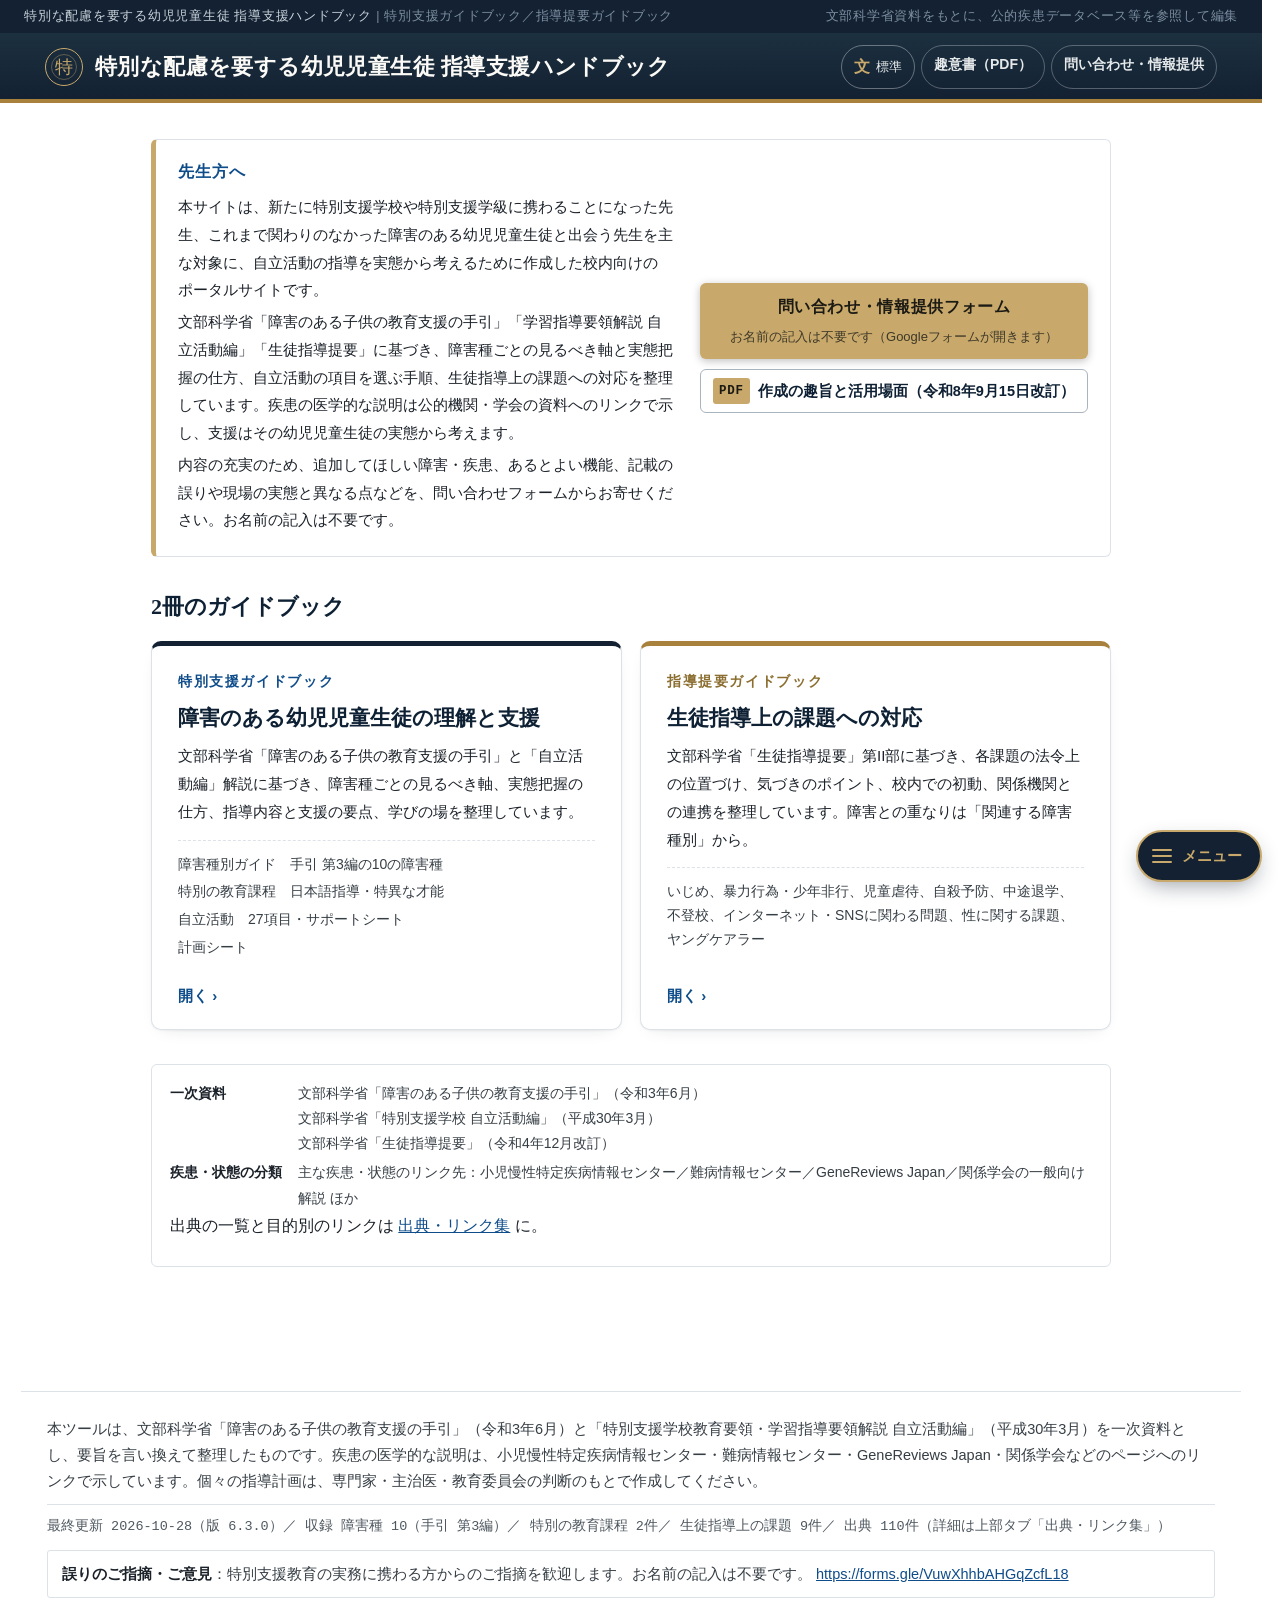
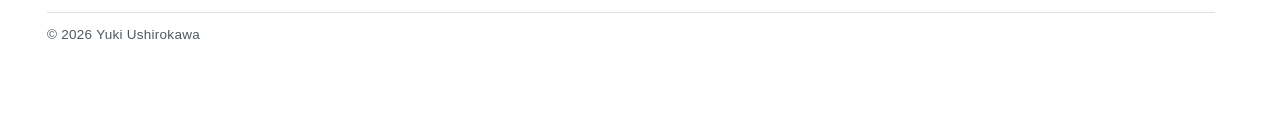
==== commit ada90f60: "Add files via upload" ====
--- a/tokushi-guidebook-standalone.html
+++ b/tokushi-guidebook-standalone.html
@@ -35,7 +35,7 @@
 
     /* ---- 文字 ----
        白地で18:1。行政文書の水準に合わせて高めに取る。 */
-    --ink:#141719;
+    --ink:#1b2129;
     --ink-strong:#0e2033;
     --ink-soft:#363e45;
     --ink-faint:#4f5860;
@@ -2610,7 +2610,7 @@
     --ring:0 0 0 3px rgba(15,76,138,.18);
   }
   html{scroll-behavior:smooth;}
-  body{color:#1b2129;}
+  body{color:var(--ink);}
 
   /* --- ヘッダー：面の重さを減らす --- */
   header{background:linear-gradient(180deg,var(--navy-2) 0%,var(--navy) 100%);border-bottom-width:2px;}
@@ -2696,7 +2696,7 @@
     border-radius:var(--r-ctl);transition:border-color .18s,box-shadow .18s,background .18s;
   }
   .sp-field textarea:focus,.sp-field input:focus,.sp-field select:focus,.sp-f select:focus,.sp-f input:focus,.sp-f textarea:focus{
-    outline:none;border-color:var(--accent);box-shadow:var(--ring);background:#fff;
+    outline:none;border-color:var(--accent);box-shadow:var(--ring);background:var(--card);
   }
   .sp-field label,.sp-label{transition:color .18s;}
   .sp-field:focus-within .sp-label,.sp-field:focus-within>span:first-child{color:var(--accent);}
@@ -2909,7 +2909,7 @@
   /* 現在地の帯：目次が画面から外れたら上に出る */
   .secbar{
     position:fixed;left:0;right:0;top:0;z-index:57;
-    background:rgba(255,255,255,.94);backdrop-filter:blur(8px);-webkit-backdrop-filter:blur(8px);
+    background:rgba(255,255,255,.94);background:color-mix(in srgb, var(--paper) 94%, transparent);backdrop-filter:blur(8px);-webkit-backdrop-filter:blur(8px);
     border-bottom:1px solid var(--line);box-shadow:0 6px 18px -14px rgba(19,33,50,.35);
     transform:translateY(-100%);opacity:0;transition:transform .28s var(--ease-out),opacity .2s;
   }
@@ -2944,7 +2944,7 @@
   .v5-cond,.v5-cond-group{transition:opacity .22s,transform .22s var(--ease-out);}
   .v5-cond.folded,.v5-cond-group.folded{display:none;}
   /* 疾患の行：交互に薄く地を付けて行を追いやすく */
-  .v5-cond:nth-child(even){background:rgba(242,245,248,.6);}
+  .v5-cond:nth-child(even){background:rgba(242,245,248,.6);background:color-mix(in srgb, var(--paper2) 60%, transparent);}
 
   @media (prefers-reduced-motion:reduce){
     main,main *{transition:none !important;}
@@ -2958,6 +2958,25 @@
   /* 版6.2.3 権利表示（フッター最下段） */
   .footer-copyright{margin:14px 0 0;padding-top:10px;border-top:1px solid var(--line);font-size:13.5px;color:var(--ink-faint);letter-spacing:.02em;}
   @media print{.footer-copyright{font-size:8pt;}}
+
+  /* ==========================================================
+     版6.3.0 暗い配色とレイアウトの再精査（整備中だった画面）
+     ========================================================== */
+  /* 実態把握の項目：見出しの高さが違っても入力欄の位置が揃うように */
+  .sp-grid{align-items:stretch;}
+  .sp-grid .sp-f{display:flex;flex-direction:column;gap:5px;}
+  .sp-grid .sp-f > :last-child{margin-top:auto;}
+  .sp-grid .sp-f .sp-label{align-items:baseline;}
+  .sp-grid .sp-f > :last-child{margin-top:0;}
+  .sp-grid .sp-f{gap:4px;}
+  .sp-hint-below{display:block;font-size:13.5px;line-height:1.5;color:var(--ink-faint);margin-top:2px;}
+  @media print{.block.reveal{opacity:1 !important;transform:none !important;}.block.closed .block-body{grid-template-rows:1fr !important;opacity:1 !important;}.block-toggle,.secbar,.cond-filter{display:none !important;}}
+  @media (prefers-color-scheme: dark){
+    @supports not (background: color-mix(in srgb, red, blue)){
+      .secbar{background:rgba(16,21,26,.94);}
+      .v5-cond:nth-child(even){background:rgba(255,255,255,.03);}
+    }
+  }
 
 </style>
 </head>
@@ -3024,7 +3043,7 @@
 
 <footer id="siteFooter"></footer>
 
-<script>window.__BUNDLE__={"meta":{"title":"特別な配慮を要する幼児児童生徒 指導支援ハンドブック","shortTitle":"配慮ハンドブック","version":"6.2.3","updated":"2026-10-27","copyright":"© 2026 Yuki Ushirokawa","disclaimer":{"short":"疾患の医学的な説明は公的な資料へのリンクで示し、疾患ごとの支援は載せていません。自立活動の項目は子どもの実態から選びます。","long":"本ツールは、文部科学省「障害のある子供の教育支援の手引」（令和3年6月）と「特別支援学校教育要領・学習指導要領解説 自立活動編」（平成30年3月）を一次資料とし、要旨を言い換えて整理したものです。疾患の医学的な説明は、小児慢性特定疾病情報センター・難病情報センター・GeneReviews Japan・関係学会などのページへのリンクで示しています。個々の指導計画は、専門家・主治医・教育委員会の判断のもとで作成してください。"},"feedback":{"label":"誤りのご指摘・ご意見","url":"https://forms.gle/VuwXhhbAHGqZcfL18","note":"特別支援教育の実務に携わる方からのご指摘を歓迎します。お名前の記入は不要です。","itemLabel":"この項目について指摘する"},"termMap":{"note":"本ツールの見出しは学校教育法および文部科学省の障害種別区分に従っています。医学的診断名（DSM-5-TR／ICD-11）とは以下のように対応します。","rows":[{"edu":"自閉症／高機能自閉症／アスペルガー症候群","med":"自閉スペクトラム症（ASD）に統合","memo":"「高機能自閉症」は文部科学省の平成15年定義には残るが、DSM-5（2013）で診断名としては廃止"},{"edu":"注意欠陥多動性障害（ADHD）","med":"注意欠如多動症（ADHD）","memo":"DSM-5-TR日本語版の訳語。診断書には「注意欠如多動症」と記載されることが多い"},{"edu":"学習障害（LD）","med":"限局性学習症（SLD）","memo":"教育上のLDは医学的なSLDより広い概念を含む"},{"edu":"情緒障害","med":"単一の診断名には対応しない","memo":"教育上の区分。選択性かん黙・不登校等を含む"},{"edu":"言語障害","med":"語音症・小児期発症流暢症 等","memo":"器質性・機能性の別により対応する診断名が異なる"},{"edu":"知的障害","med":"知的発達症（知的能力障害）","memo":"—"}]},"basisLabels":{"overview":{"mext":{"label":"文部科学省「教育支援の手引」に記載","tone":"ok"},"shouman":{"label":"小児慢性特定疾病 対象疾病","tone":"ok"},"nanbyou":{"label":"指定難病","tone":"ok"},"grj":{"label":"GeneReviews Japan 収録","tone":"ok"},"dsm-icd":{"label":"DSM-5-TR／ICD-11 の診断分類","tone":"ok"},"academic":{"label":"学会・国立研究機関の解説","tone":"ok"},"research":{"label":"研究段階の知見","tone":"warn"},"editorial":{"label":"公的な出典を特定できず","tone":"warn"}},"support":{"mext":{"label":"文部科学省「教育支援の手引」に記載","tone":"ok"},"editorial":{"label":"本ツールによる教育的整理","tone":"info"}},"intro":"各項目の①概要（医学的説明）は公的な資料に基づき、末尾の出典欄に資料名を示します。②個別に求められる支援は、その医学的特性を踏まえて本ツールが教育実務上まとめたもので、資料に直接の記載があるわけではありません。「公的な出典を特定できず」は誤りという意味ではなく、対応する公的分類が見当たらない類型であることを表します。"},"maintenance":{"_note":"改修中の箇所を「メンテナンス中」の案内で覆うスイッチ。各項目の on を true/false にするだけで切り替わる。label=呼び名、place=画面上の場所、scope=覆われる範囲（この3つは編集者向けのメモで画面には出ない）。title=案内の見出し、note=理由、until=再開の目安（この3つが画面に出る）。previewKey は覆いを外して確認する合言葉（URL末尾に ?preview=合言葉）","previewKey":"tokushi-preview-2026","site":{"on":false,"label":"サイト全体","place":"すべての画面（ホーム、両方の冊、出典・リンク集、サポートシート）","scope":"ヘッダーの名称・お知らせ枠・上段の切替は見えるが、中身はすべて案内に置き換わる。個別の5つのスイッチより優先","title":"ただいまメンテナンス中です","note":"内容の見直しと再構成を行っています。終わり次第、再開します。","until":"時期未定"},"support":{"on":false,"label":"自立活動サポートシート（AIと考える）","place":"上部タブ「自立活動 6区分27項目 一覧」→ 上部のカード → サポートシートのページ","scope":"ページ全体（入力欄と指示書の生成）","title":"自立活動サポートシートは整備中です","note":"内容を整えています。終わり次第、公開します。","until":"時期未定"},"jiritsu-block":{"on":true,"label":"障害種別ページの自立活動の欄","place":"上部タブ「障害種別ガイド」→ 各障害種のページ → 「自立活動」の欄","scope":"その欄だけ（教育的ニーズ・支援内容・学びの場は見える）","title":"自立活動の欄は整備中です","note":"自立活動編解説が障害種ごとに挙げている例に基づく内容へ、書き換えています。","until":"時期未定"},"curriculum":{"on":false,"label":"特別の教育課程（日本語指導・2E）","place":"特別支援ガイドブック → タブ「特別の教育課程」","scope":"タブ全体（一覧と2件のページ）","title":"特別の教育課程の節は整備中です","note":"日本語指導が必要な児童生徒と、特異な才能と障害を併せ有する幼児児童生徒（2E）について整理しています。校内での確認を経て公開します。","until":"時期未定"},"seito":{"on":false,"label":"指導提要ガイドブック（生徒指導上の課題）","place":"上段の切替「指導提要ガイドブック」","scope":"冊全体（課題の一覧と各ページ）","title":"指導提要ガイドブックは整備中です","note":"生徒指導提要（令和4年12月改訂）の第II部の各課題を整理しています。校内での確認を経て公開します。","until":"時期未定"},"links":{"on":false,"label":"目的別リンク（○○についてはここから）","place":"上部タブ「出典・リンク集」→ 上部の目的別リンク","scope":"目的別リンクの部分だけ（診断名の対応表と参照資料の一覧は見える）","title":"目的別リンクは整備中です","note":"「○○についてはここから」の目的別の案内を準備しています。診断名の対応表と参照資料の一覧は下にあります。","until":"時期未定"},"sheet2":{"on":true,"label":"計画シート（2階シート 試作）","place":"特別支援ガイドブック → タブ「計画シート」","scope":"タブ全体","title":"計画シートは整備中です","note":"通級・日本語指導・不登校・特異な才能の計画を一枚にまとめる様式を準備しています。校内での試行を経て公開します。","until":"時期未定"}},"notice":{"heading":"先生方へ","lines":["本サイトは、新たに特別支援学校や特別支援学級に携わることになった先生、これまで関わりのなかった障害のある幼児児童生徒と出会う先生を主な対象に、自立活動の指導を実態から考えるために作成した校内向けのポータルサイトです。","内容の充実のため、追加してほしい障害・疾患、あるとよい機能、記載の誤りや現場の実態と異なる点などを、問い合わせフォームからお寄せください。お名前の記入は不要です。"],"form":{"url":"https://forms.gle/VuwXhhbAHGqZcfL18","label":"問い合わせ・情報提供フォーム","sub":"お名前の記入は不要です（Googleフォームが開きます）"},"pdf":{"url":"https://backtree-create.github.io/tokushi_Guidebook/about.pdf","label":"作成の趣旨と活用場面（令和8年9月15日改訂）"},"intro":"2冊構成です。特別支援ガイドブックは障害種ごとの見るべき軸・実態把握の仕方・指導内容と支援の要点・学びの場を、指導提要ガイドブックは生徒指導上の課題を、文部科学省の手引・提要に基づいて整理しています。","primary":["文部科学省「障害のある子供の教育支援の手引」（令和3年6月）","文部科学省「特別支援学校 自立活動編」（平成30年3月）","文部科学省「生徒指導提要」（令和4年12月改訂）"],"classification":"主な疾患・状態のリンク先：小児慢性特定疾病情報センター／難病情報センター／GeneReviews Japan／関係学会の一般向け解説 ほか","supportForm":{"url":"","label":"自立活動サポートシート（校内様式・R8.3時点）","_note":"校内様式のWordファイルの置き場所（SharePoint等）のURLを入れると、サポートシートのページにリンクが出る。空なら出ない"}},"changelog":[{"date":"2026-10-27","summary":"版6.2.3。フッター最下段に権利表示（meta.copyright）を追加"},{"date":"2026-10-27","summary":"版6.2.2。自動点検で404が続いた3件を差し替え・整理。GeneReviews Japan は公式ドメイン grj.umin.jp に（入口・一覧・個別疾患6ページの到達を確認）。発達障害教育推進センターはサイト改編後の「個に応じた指導・支援」（/support/individual/）に。文科省「合理的配慮」の例（別紙2）は移転先も同内容の文科省PDFも無く、ブラウザでは開けるため現行URLのまま、自動点検の手動確認済み一覧（linkcheck-known-ok.txt）に登録"},{"date":"2026-10-27","summary":"版6.2.1。文字サイズ切替（右上の「文」）の効きが弱く、見出しや札など固定pxの部品が変わらなかったため、本文側（索引と本文の領域）全体を 標準1.0／大1.15／特大1.32 で拡大する方式に変更。ヘッダーは拡大しない。PC幅・スマホ幅とも横はみ出しなし"},{"date":"2026-10-27","summary":"版6.2.0。公開に向けた総点検。①全41画面（10障害種・サポートシート×10・指導提要9・特別の教育課程2・自立活動・計画シート・出典・検索）をPC幅とスマホ幅で開き、エラー・崩れ・undefinedの混入なしを確認。コピー・欄に流し込む・計画シートへ送る・絞り込み・たたみ・文字サイズ切替の動作を確認。②外部リンク207件（出典110＋疾患等）の到達を確認。到達不可0件。移転2件（日本小児腎臓病学会の2資料を新ドメインに）、取り違え1件（レット症候群のリンク先を小児慢性特定疾病の別疾患から難病情報センター 指定難病156に）、公開終了1件（GMFCS日本語版PDF→原版配布元 CanChild に差替）。③整備中の覆いを外して公開：自立活動サポートシート、指導提要ガイドブック、特別の教育課程、目的別リンク。計画シートは試作のため覆いのまま。④ホームの「先生方へ」を公開用の文に（趣意書PDFは差し替えず現行のまま）。⑤READMEに運用手順（公開・更新・点検・整備中スイッチ）を追加。⑥GitHub Actions の月次リンク点検が学会・行政サイトの機械的アクセス拒否（403／429／503、ブラウザ以外への404）を切れと誤報していたため、link-check.yml を作り直し（ブラウザと同じUser-Agent、弾かれは別枠で報告、404／410／応答なしだけを切れと扱う）。更新検知で変化が出た7資料（GeneReviews Japan、横地分類、ILAE分類、血友病、小児CKD、Ross分類、ヤングケアラー）を確認し、いずれも版の変更なしとして checked を更新"},{"date":"2026-10-23","summary":"版6.1.0。読みやすさの仕掛け（中身は減らさない）。①右上の「文」で文字の大きさを 標準→大→特大 に切替（この端末だけに記憶、切替はなめらか）。②節の見出しを押すとたたむ／開く（高さの変化をアニメーション）。障害種別ページは帯の「すべてたたむ／開く」で一括。③障害種別ページで目次が画面から外れると、上に細い帯が出て今読んでいる節を番号で示す（押すとその節へ。閉じていれば開く）。④目次や帯から飛んだ先の見出しが一瞬光って目を導く。⑤主な疾患・状態に名前・原因の絞り込み欄（行は畳むだけで消さない）、行に交互の地色。⑥節は画面に入るときに静かに立ち上がる。動きを減らす設定では全部止める"},{"date":"2026-10-19","summary":"版6.0.0。視認性の底上げ（中身は減らさない）。20段階以上に散らばっていた文字の大きさを、本文16px／補助15px／注記14px／札13.5px／見出し19〜26pxの5段階に整理し、11〜13pxの小さな文字をなくした。薄い文字（--ink-faint / --ink-soft）を一段濃く、行間1.8、本文の行の長さは44字程度まで。節の間隔を広げ、見出しを一段大きく。札（軸の値・目次・タグ・整備中）と番号の円を一つの形に統一。見るべき軸は名前の列を広げて番号の下に落ちないように、主な疾患は群の見出しを帯にして名前を本文より大きく。索引ページの「INDEX」の飾り見出しを外し、ホームの冊カードの説明を現行の構成に合わせた。スマホ幅は一段小さい段階に切り替える"},{"date":"2026-10-14","summary":"版5.9.0。先生方の意見を受けて修正。①件数表示（障害種10・主な疾患103件）を索引・ホームの冊カード・障害種ページの見出し・フッターから外し、「10」は手引 第3編 Ⅰ〜Ⅹの障害種に対応している旨を添えて表示。②「手引 p.○」の参照を全10章の章PDF本文と照合し298件を訂正（実態把握の節を中心に1〜3ページのずれ、補聴の手段・用語など大きくずれていたものも）。リンクは章PDFの該当ページ（#page=）を直接開くようにした（sources.json の pdfFirstPage）。病弱・身体虚弱の p.201–216 は未照合。③「この障害種に固有の見方」の見出しを「押さえておきたい基礎知識」に改称"},{"date":"2026-10-13","summary":"版5.8.0。使用感の底上げ。落ち着いた雰囲気はそのままに、角（面10px・操作8px・札は丸）、影、応答の動きを揃えた。ヘッダーの面を軽く（上段の切替は丸札、下段のタブはなぞると金の下線）、左の索引は行を札にして今いる行が左から灯る、カードはなぞると浮く、障害種別ページの目次は読んでいる節の札が濃くなる、ボタン・入力は押した手応えとフォーカスの輪、コピーした知らせは札で出る（失敗は黄）、索引・ホームの札は画面切替で少しずつ立ち上がる、1画面分下がると「上に戻る」が出る。reduce-motion では全部止める"},{"date":"2026-10-08","summary":"版5.7.2。実態把握の欄名の見せ方を調整。④「学習や生活の中で見られる長所やよさ、課題等」は「見られる」の後で改行、⑤は画面上「本人・保護者の思いや願い」＋補足「○年後の姿を思い描いて」に。校内様式へ貼る用テキストと流し込みの欄名は様式どおりのまま（SP_FORM.disp / sub）"},{"date":"2026-10-08","summary":"版5.7.1。ホームではヘッダーのナビ（冊の切替・出典・リンク集）を出さない。ホームは画面内の冊カードと案内文で選ぶ"},{"date":"2026-10-08","summary":"版5.7.0。通常の学級ガイドブック（3冊目）をいったん取り外し、2冊構成に戻した。上段の切替・ホームの冊カード・#/tsujo の画面・tsujo.json・maintenance.tsujo を外し、#/tsujo 系のURLはホームに戻る。データと画面のコードは hold_tsujo として別に保管（再掲載は保留）。版5.6.x で追加した出典は出典・リンク集に残す"},{"date":"2026-10-08","summary":"版5.6.2。「明日からできる手立て」を、本ツールが書いた手立ての箇条書きから、国・研究機関・学会の資料への参考リンクに置き換えた。障害種ごとの資料（発達障害ナビポータル、発達障害教育推進センター、手引第3編の該当節、学校生活管理指導表、医療的ケア実施支援資料など）、つまずきの場面から探す資料（学習面・行動面・社会面）、どの障害種でも使う資料（通級の手引、合理的配慮の例、インクルDB）の3群。出典に通級の手引、合理的配慮の例（別紙2）、教育支援体制整備ガイドライン、発達障害教育推進センターを追加"},{"date":"2026-10-08","summary":"版5.6.1。ヘッダーを2段に整理。上段は3冊の切替と出典・リンク集、下段は今いる冊のタブだけを表示（他の冊のタブは出さない）。ホームでは下段を出さない"},{"date":"2026-10-08","summary":"版5.6.0。3冊目「通常の学級ガイドブック」を追加（上段の切替に「通常の学級」、タブは「気になる」チェック／明日からできる手立て／合意形成の手順。データは tsujo.json）。「気になる」チェックは手引の困難のサインを15領域・58項目のチェック式にし、印の多い領域から障害種ページと手立てへ案内、校内委員会への相談用テキストをコピーできる（印はページ内のみ）。明日からできる手立ては10区分それぞれを教材・情報／指示・説明／座席・環境／課題・評価／連携の5場面で整理。合意形成の手順は手引 第1編、文部科学省対応指針の改正通知（令和6年1月）、内閣府リーフレットに基づく6段階。整備中の覆い（maintenance.tsujo）を付けて公開。style.css で未定義だった --gold を --gold-line に修正"},{"date":"2026-10-08","summary":"版5.5.1。「見るべき軸」のレイアウトを、左に軸名、右に区分（横並び）と支援上の意味、の行に変更。カードの枠をやめ区切り線に"},{"date":"2026-10-08","summary":"版5.5.0。障害種別ページの見やすさを改善。節の見出しを大きくし余白で区切る／目次を番号付きにして画面上部に固定／「見るべき軸」を表からカード（左に区分、右に支援上の意味）に／主な疾患・状態を枠の重なりから区切り線の一覧に変え、リンクを右側に寄せて発行元の行を削除／「手引 p.○」の印を枠なしの薄い文字に"},{"date":"2026-10-08","summary":"版5.4.1。出典・リンク集と障害種別索引の末尾にあった免責文を削除（フッターと同じ文が二重に出ていた）。免責文そのものも短く書き直した"},{"date":"2026-10-07","summary":"版5.4.0。出典・リンク集を刷新。参照資料の一覧を「文部科学省の手引・解説・資料／法令・通知／関係省庁・国の機関／医療／学校保健の様式／診断分類」の群に分け、列を「資料・発行・版・時点・確認日」の4列に固定幅で揃えた。「常に最新を参照」「特定版の固定引用」の更新方針の表示と一覧URLの行を廃止し、確認日だけを表示。資料の補足（note）は読み手向けの一言に書き直し、編集者向けのメモは editorNote に退避（画面には出ない）。診断名の対応表も列幅を固定"},{"date":"2026-10-07","summary":"版5.3.4。障害種別ページとサポートシートの説明文を全体に見直し、編集方針の断り書き（「公的な資料で確認できるものだけ」「疾患ごとの支援は書きません」「学齢期に多いものから」「自立活動の項目との対応付けはしません」「疾患名や氏名は渡しません」など）を削除。各節の導入文は、読み手が何を得られるかだけを書く形に統一"},{"date":"2026-10-07","summary":"版5.3.3。サポートシートの項目名・選択肢・見出しから括弧書きの説明を減らした。説明は小さな補足（hint）に移すか削除。「（未選択）」は「—」、「手元にある（AIに求められたら内容を伝える）」は「手元にある」、「（任意）」は補足表示に"},{"date":"2026-10-06","summary":"版5.3.2。画像の取り込み（ページ内に置く・コピー・保存）を廃止。AIに自動で渡せないため。検査結果などの資料は「なし・未確認／手元にある」の有無だけを選び、手元にある場合は指示書に一覧が入り、AIが必要な時点で内容（数値や所見）を教えるよう求める形に統一"},{"date":"2026-10-06","summary":"版5.3.1。画像の項目に有無の選択（なし・未確認／手元にある（AIに求められたら渡す）／ここに取り込む）を追加。「手元にある」を選ぶと、指示書に「手元にある資料（まだ渡していません）」の一覧が入り、AIは必要になった時点で画像を貼るよう求め、貼られるまで中身を推測せず、貼られたら読み取りを要約して確認してから進む"},{"date":"2026-10-06","summary":"版5.3.0。自立活動サポートシートの①実態把握を、障害種ごとの独立した項目で入力できるようにした（各区分の json の fields。選択式・数値・文字・チェック・画像）。校内様式の5欄ごとに項目を置き、末尾に補足の自由記述。入力した項目は「項目：値」の行として指示書・校内様式へ貼る用テキスト・計画シートに入る。検査結果などの画像をページ内に取り込め（送信・保存はしない。長辺1600pxに縮小）、指示書に「添付する画像」の一覧と読み取りの指示が入る。画像は「コピー」（クリップボード）か「保存」でAIに添付する。氏名・生年月日が写っていないか確かめる注意書きを追加。版5.2.0の「観点を下書きとして欄に入れる」ボタンは項目に置き換えて廃止"},{"date":"2026-10-06","summary":"版5.2.0。自立活動サポートシートが障害種の観点を受け取ったとき、中身がその障害種に合わせて切り替わるようにした。「今、困っていること」「特に相談したいこと」の例文が障害種ごとに変わる／①の5欄に「観点を下書きとして欄に入れる」ボタン（空いている欄に「・観点：」の形で入る）／②の上に、手引がその障害種について挙げている指導内容を参考として折りたたみで表示／指示書にも同じ指導内容を「参考」として同梱（項目の選定は①〜④の実態からと明記）／観点を持つときは詳しい欄を最初から開く。障害種→項目の対応表は引き続き持たない"},{"date":"2026-10-06","summary":"版5.1.1。障害種別索引の説明文を版5.0の構成に合わせて書き直し、「自立活動 項目数」の数字と、自立活動の項目を疾患から引かない旨の断り書きを削除（各ページの指導内容の節からも同じ断り書きを外した。手順はサポートシート側で示す）"},{"date":"2026-10-06","summary":"版5.1.0。残り7区分（知的障害・病弱・身体虚弱・言語障害・自閉症・情緒障害・学習障害・ADHD）も版5.0の型へ移行し、10区分すべてが「見るべき軸」「実態把握の仕方（校内様式の5欄）」「固有の見方」「指導内容と支援の要点」「学びの場」「主な疾患・状態」「用語」「出典」の構成になった。旧型の疾患データ（495件）は廃止し、主な疾患・状態は公的資料で確認できる103件に。言語・LD・ADHDは疾患一覧を持たず、状態は軸の表に置く。疾患の並びは50音順ではなく、手引の記載と学齢期の頻度を踏まえて主要なものから（視覚障害の先頭は未熟児網膜症・網膜色素変性症）。実態把握の見出しの番号の円が横に伸びる不具合を修正。サポートシートの観点のプルダウンは10区分すべてが選べる。出典に日本形成外科学会（口唇裂・口蓋裂）を追加。免責の文言を版5.0の構成に合わせて書き直し"},{"date":"2026-10-06","summary":"版5.0.0。障害種別ページを作り替える第1段（聴覚障害・視覚障害・肢体不自由）。文部科学省「障害のある子供の教育支援の手引」第3編の各章を読み込み、「見るべき軸」（聴覚＝部位・程度・聴力型・時期・原因、視覚＝視力・視野・光覚・その他の視機能・眼疾患、肢体＝起因疾患・進行性・運動と姿勢・病型と随伴障害・医療的ケア）、校内様式の5欄に対応させた「実態把握の仕方」、障害種に固有の見方、指導内容と支援の要点、学びの場、主な疾患・状態、用語、出典の順に組み直した。疾患ごとの「個別に求められる支援」（本ツールの編集）は廃止し、疾患は手引が挙げるものを中心に公的な医学資料へのリンクで確認できるものだけに絞った（聴覚29→22件、視覚66→16件、肢体57→17件）。各ページの「この子の支援を考える」から、自立活動サポートシートがその障害種の実態把握の観点を持った状態で開く（#/jiritsu/support?cat=障害種）。サポートシート側は観点のプルダウン、5欄のプレースホルダー、指示書への観点の同梱、計画シートへの障害種名の受け渡しを追加。残り7区分は旧型のまま（順次移行）。出典に日本耳鼻咽喉科頭頸部外科学会（子どもの病気、小児難聴診療の手引き）、日本整形外科学会、日本小児神経学会、聴覚障害教育の手引、点字学習指導の手引、医療的ケア実施支援資料を追加"},{"date":"2026-10-01","summary":"版4.6.0。自立活動サポートシートに校種の選択（幼稚部・小学部・中学部／高等部）を追加。高等部を選ぶと、根拠を「特別支援学校高等部学習指導要領（平成31年2月告示）第6章」と「解説 総則等編（高等部）第9章 自立活動」に切り替え、卒業後の生活を見据えた観点（自己理解・自己選択・援助要請、進路・職業教育との関連）をAIへの指示に加える。出典に総則等編（高等部）と学習指導要領等の入口ページを登録し、一覧タブ・リンク集にも掲載"},{"date":"2026-09-30","summary":"版4.5.1。自立活動タブのサポートシートのカードで、「整備中」の印だけ文字色と大きさが他と違っていた（カード内の説明文用の指定が印にも効いていた）のを揃えた"},{"date":"2026-09-30","summary":"版4.5.0。自立活動サポートシートを校内様式（R8.3時点）に合わせた。①実態把握の欄を様式と同じ5欄（障害の状態／発達や経験の程度／興味・関心等／学習や生活の中で見られる長所やよさ、課題等／思いや願い（○○年後をイメージする姿））に。AIには最後に「＜自立活動サポートシート（校内様式 R8.3時点）＞【欄名】…」の形式で出すよう指示し、貼り付けると①の欄に流し込める。「校内様式へ貼る用テキストをコピー」を追加。計画シートへの受け渡しも新しい欄に対応。様式ファイルのURLは meta.json の notice.supportForm に入れるとリンクが出る"},{"date":"2026-09-28","summary":"版4.4.10。本文の「子供」を「子ども」に統一（文部科学省の資料名「障害のある子供の教育支援の手引」「子供に伝えたい自殺予防」などの固有名と「」内の引用は原文のまま）。自立活動タブのサポートシートのカードで「整備中」の印だけ書体が違っていたのを揃えた"},{"date":"2026-09-28","summary":"版4.4.9。ダークモードの視認性を改善。青の強調色を明るく（#7db3e8→#a6cdf5）、濃紺で塗っていた選択中の状態（索引・メニューの項目・障害種別のボタン）を金色に、入口カードの上縁や見出しの小さな青も明るい青に"},{"date":"2026-09-26","summary":"版4.4.8。サポートシートと計画シートを連携。サポートシートの指示書は最後に計画シートへ貼り戻せる形式（【個別シート：通級による指導】■ 欄名）を出すよう指示し、サポートシートに「計画シート（通級の欄）へ送る」を追加（AIの回答を貼れば欄に流し込み、貼らなければ困りごとと①〜④を送る。共通シートの実態・得意・校種も補う）。計画シートの通級の欄に「サポートシートで項目を考える」を追加（実態と課題を持って行く）"},{"date":"2026-09-26","summary":"版4.4.7。名称と本文の「児童生徒」を「幼児児童生徒」に改めた（法令・通知・様式の名称と「」で引用した語は原文のまま）。全体のホームで2冊のカードと一次資料の欄の間に余白を追加"},{"date":"2026-09-26","summary":"版4.4.6。全体のホームから、2冊の行き来の説明文と、フッターと重複していた免責文を削除"},{"date":"2026-09-26","summary":"版4.4.5。全体のホーム(#/)を新設。「先生方へ」のお知らせ、2冊への入口カード（特別支援ガイドブック／指導提要ガイドブック）、一次資料を置き、ここから2冊に分岐する。障害種別の索引は特別支援ガイドブックのホーム(#/guide)へ。名称・ホームボタンは全体のホームに戻る"},{"date":"2026-09-26","summary":"版4.4.4。上の帯の「特別支援」「指導提要」をタブより一回り大きくして冊の切替と分かるようにした。メニューの中身を今いる冊に合わせた：指導提要側では「生徒指導上の課題へ」（9件の小さなボタン）と、計画シート・出典、特別支援側への入口。特別支援側では「障害種別へ」、道具、指導提要側への入口"},{"date":"2026-09-26","summary":"版4.4.3。画面構成を版4.4.1の形（上に名称の帯と冊・タブの帯、左に障害種別の索引、右下にメニュー）へ戻し、メニューの中身を作り直した。上の帯にある冊とタブは繰り返さず、「このページの中」（本文の見出しから自動で拾ったジャンプ）、「障害種別へ」（10区分の小さなボタン）、「道具」（サポートシート・計画シート・出典）、「操作」（先頭へ・ホーム・問い合わせ）を置く。本文の読み幅を整えた"},{"date":"2026-09-26","summary":"版4.4.2。画面全体を再構成。上は名称と2つのリンクだけの細い帯、左は目次（特別支援ガイドブック：障害種別ガイド〈その下に10区分の索引と検索〉／特別の教育課程／自立活動／計画シート、指導提要ガイドブック：生徒指導上の課題、共通：出典・リンク集）、右が本文。目次は常に見え、本文は読み幅を制限。スマホでは目次を左からせり出す形にし、右下の三本線ボタンで開閉。ホームのお知らせは白地に"},{"date":"2026-09-26","summary":"版4.4.1。右下の「メニュー」を三本線の形にし、開くと×に変わる。パネルは右下から広がって項目が上から順に現れ、項目を押すと短く光って他が薄くなってから閉じる。ホバーで左に印が伸びる。スマホは下からせり上がる。動きを減らす設定（prefers-reduced-motion）では無効"},{"date":"2026-09-26","summary":"版4.4.0。ヘッダーを2段（名称＋趣意書・問い合わせのリンク／2冊とタブを1本の帯）に圧縮。「先生方へ」のお知らせ、2冊の説明、一次資料はホームの本文の先頭へ移動（文面は meta.json の notice で編集）。右下のボタンを「メニュー」に変え、押すとホーム・両冊のタブ・出典が並ぶパネルが開く（外側かEscで閉じる。スマホでは下から出る）"},{"date":"2026-09-26","summary":"版4.3.3。全体の読みやすさを調整。行間・本文の余白・節の間隔を広げ、見出しと本文の文字を少し大きく、囲みの線と影を減らして余白で区切る形に。ヘッダーの一次資料欄は右の列をやめて名称の下に1行で。索引・疾患の行・カード・表の余白を広げた"},{"date":"2026-09-25","summary":"版4.3.2。2階シートを自立活動タブから切り離し、特別支援ガイドブックの新タブ「計画シート」(#/plan)へ。自立活動タブは27項目一覧とサポートシート（項目を選ぶ道具）だけに。計画シートは「該当する特例を選ぶ」まで入力欄を出さない形にし、通級の欄からサポートシートへ、サポートシートの末尾から計画シートへ相互リンク。旧URL #/jiritsu/sheet2 は転送"},{"date":"2026-09-25","summary":"版4.3.1。2階シートに「AIと考える」を追加。困っていることを一言書くと、Copilot／Gemini 向けの指示書（AIは1回1問で聞き出し、共通シート→個別シートの順に整理し、貼り戻せる形式で出力）ができる。AIの回答を貼り付けると欄に流し込める（■ 欄名／内容 の形式を読み取り、上書きは確認付き）。通級を選ぶと27項目の正式名称を同梱"},{"date":"2026-09-25","summary":"版4.3.0。「2階シート（試作）」(#/jiritsu/sheet2)を新設。通級・日本語指導・不登校・特異な才能の各特例の計画を、共通シート＋特例ごとの個別シート（タブ切替）で入力し、印刷（PDF）とWord貼り付け用テキストに出す。各個別シートの欄は既存の様式・記載項目（自立活動編解説、日本語指導の個別の指導計画作成参考資料、児童生徒理解・支援シート、WG取りまとめ案の記載項目例）に基づく。国の参考様式の公表後に欄を合わせ直す前提。氏名は扱わず、入力は送信・保存しない。整備中の覆い（sheet2）を追加"},{"date":"2026-09-25","summary":"版4.2.9。指導提要ガイドブック・特別の教育課程の各ページの読みやすさを改善。ページ内の目次チップを追加、箇条書きの1文目を太字にして拾い読みできるように、行間・余白と最大行長を調整、法令・通知の根拠（公的な位置づけ）を末尾の折り畳みに移動"},{"date":"2026-09-25","summary":"版4.2.8。出典の監視を整理。一般向け解説ポータル5件（目の病気・代表的な病気・こころの情報サイト・発達障害ナビポータル・インクルDB）に watch: quiet を付け、月次の変化検出では台帳に記録するだけで Issue に載せず、年次の棚卸しに一覧する。版という概念のない常時更新ページ29件に kind: portal を付け、年次の「版の記載がないもの」から除外。版のあるガイドライン7件に edition を追加。source-watch.yml と annual-review.yml を更新"},{"date":"2026-09-25","summary":"版4.2.7。リンク切れ検出への対応：東京大学IRCNのプレスリリースは論文DOI（eNeuro 2023）に、血友病のガイドラインPDF（移動）は小児慢性特定疾病の疾患概要に差し替え。Mindsは自動検査に応答しないため一覧URLから外した。出典の一覧ページの変化検出（11件）は、新版の公表ではなくページ側の更新と判断し、確認日を更新"},{"date":"2026-09-25","summary":"版4.2.6。疾患の詳細で、①概要（医学的説明）②個別に求められる支援 ③程度別の支援 の各見出しに①②③の印を付け、末尾の「出典」欄を同じ番号の2列（項目名／出典と資料）で並べる形に改めた。②が本ツールの整理であることを一文で明記"},{"date":"2026-09-15","summary":"版4.2.5。趣意書（about.pdf）を改訂。新名称と2冊構成、廃止した対応付け・逆引きに代えてサポートシート、見立ての切り分けと気づき・初動の活用例、検索避けの案内を反映。ヘッダーのリンク文言を「令和8年10月29日改訂」に"},{"date":"2026-09-15","summary":"版4.2.4。画面の文言を再精査。版番号・内部の仕組み・変更の経緯など読む人に不要な説明（出典・リンク集の管理方法、自立活動の対応付けを廃止した経緯、旧タブからの移動の履歴、カードの件数表示）を削除し、使い方の説明だけを残した。メンテナンス中の案内も簡潔に"},{"date":"2026-09-14","summary":"版4.2.3。リンク切れ検出（Issue #4）への対応：GeneReviews Japan の移転先（plaza.umin.ac.jp/~grj/）へ更新、小児腎臓病学会のPDFは到達を再確認し一覧URLをMindsに変更。画面移動のスクロールを見直し：最上部には戻さず、別画面へ移ったときは本文の先頭（スマホの障害種別ページは本文）まで、疾患を開いたときは動かさず画面外なら最小限だけ寄せる、戻る／進むは離れたときの位置に戻す"},{"date":"2026-09-14","summary":"版4.2.2。メンテナンス中スイッチに「サイト全体」（maintenance.site）を追加。on にするとすべての画面が案内に置き換わる（プレビューの合言葉は有効）"},{"date":"2026-09-14","summary":"版4.2.1。自立活動サポートシートを作り直し。入力は「今、困っていること」1つに絞り、①実態把握〜④指導目標はAIが1回1問で聞き出す指示書に変更（分からない事項は「確認すべき点」に残す）。従来の①〜④の欄は「書けるところまで書いておく（任意）」として折り畳みに"},{"date":"2026-09-14","summary":"版4.2.0。指導提要ガイドブックに 暴力行為・少年非行（第5・6章）、中途退学（第9章）、インターネット・SNS（第11章）、性に関する課題（第12章）の4件を追加し、第II部の10章を全て反映（9件）。出典8件を登録"},{"date":"2026-09-14","summary":"版4.1.0。指導提要ガイドブックに いじめ（第4章）・児童虐待（第7章）・自殺予防（第8章）の3件を追加（出典16件を登録。虐待対応の手引き 令和8年5月第二次改訂版、改正自殺対策基本法 令和8年4月施行、いじめ重大化防止の留意事項集 令和7年11月を反映）。ヘッダーの名称が長くなって一次資料欄が下に落ちていた崩れを修正"},{"date":"2026-09-14","summary":"版4.0.0。名称を「特別な配慮を要する児童生徒 指導支援ハンドブック」に改め、その中に「特別支援ガイドブック」（障害種別・特別の教育課程・自立活動）と「指導提要ガイドブック」（生徒指導提要 第II部の課題）の2冊を置く2段構成にした。旧「配慮を要する背景」は解体し、日本語指導・2Eを特別支援側の「特別の教育課程」（curriculum.json）へ、ヤングケアラーを指導提要側（seito.json、第13章）へ振り分け。障害種別ページに「関連する生徒指導上の課題・特別の教育課程」を自動表示（指導提要側の関連情報を逆引き）。指導提要側の各課題からサポートシートへの導線。旧URL #/haikei/* は転送"},{"date":"2026-09-14","summary":"版3.2.4。meta.json の maintenance の各項目に呼び名・画面上の場所・覆われる範囲のメモ（label/place/scope）を持たせ、どのキーがどこに対応するか分かるようにした。画面側の表示は従来どおり（見出し・理由・目安のみ）"},{"date":"2026-09-14","summary":"版3.2.3。検索避けを追加（robots.txt で全体のクロール拒否、index.html と単一ファイル版に noindex/nofollow/noarchive）。validate が両方を検査"},{"date":"2026-09-14","summary":"版3.2.2。メンテナンス中の覆いを外して確認するプレビュー（?preview=合言葉、meta.json の maintenance.previewKey）を追加。配慮を要する背景・生徒指導上の課題・目的別リンクも整備中表示にした（5か所すべて on）"},{"date":"2026-09-14","summary":"版3.2.1。改修中の箇所を「メンテナンス中」の案内で覆うスイッチ(meta.json の maintenance)を追加。サポートシートと障害種別ページの自立活動の欄を整備中表示にした"},{"date":"2026-09-14","summary":"版3.2.0。疾患・障害種ごとの自立活動の項目候補(全件が根拠のない編集整理)を廃止し、データからも削除。代わりに「自立活動サポートシートをAIと考える」(#/jiritsu/support)を新設。解説の手順(①実態把握〜④指導目標を教員が記入、⑤項目の選定〜⑦指導内容をAIと)に沿った入力欄から、Copilot用・Gemini用の指示書を生成。AIの役割は問い返す人。氏名は扱わず、入力は送信・保存しない。シート（案）の表示・印刷は見送り（指示書の生成のみ）"},{"date":"2026-09-14","summary":"版3.1.0。「診断名・出典」タブを「出典・リンク集」に改め、目的別のリンク集(links.json、10群)を上部に追加。行は大きく押しやすい形にし、本ツール内のページへの導線も併記。文中のリンクに太めの下線と外部リンクの印(↗)を付けた。インクルDB(国立特別支援教育総合研究所)を出典に追加"},{"date":"2026-09-14","summary":"版3.0.0。不登校を障害種別ガイドから外し、生徒指導提要を一次資料とする新タブ「生徒指導上の課題」(seito.json)に書き直した(自立活動との対応付けと未確認の19類型は廃止。旧URL #/c/futoukou は転送)。「項目→疾患」の逆引き(#/jiritsu/区分/項目)を廃止。自立活動の対応付けに「編集整理」バッジと選定手順(実態把握→課題の整理→項目の選定→指導内容)を表示。区分は10、疾患・状態は495件"},{"date":"2026-09-14","summary":"タブ「配慮を要する背景」を新設。日本語指導が必要な児童生徒・特異な才能と障害を併せ有する児童生徒（2E）・ヤングケアラーの3件（haikei.json）。自立活動とは対応付けず、関連する障害種別へ内部リンク。出典11件を追加し、validate.mjsに専用の検査を追加"},{"date":"2026-09-08","summary":"ヘッダーに「先生方へ」の枠（作成の趣旨、問い合わせ・情報提供フォーム、趣意書PDFへのリンク）を追加"},{"date":"2026-08-26","summary":"学校生活管理指導表の対象疾患27件に印を付けた。様式に根拠のある範囲（心疾患・腎疾患・糖尿病・アレルギー6疾患）に限定"},{"date":"2026-08-26","summary":"学校教育法施行令第22条の3の条文を収録。程度別支援に尺度の明示を必須化し、GMFCSを5段階・脳性まひ全病型に。根拠のない2件を削除"},{"date":"2026-08-26","summary":"「学びの場から探す」の逆引き画面を削除。各障害種ページ内の学びの場欄はそのまま"},{"date":"2026-08-25","summary":"配色を白地・濃紺・藍で組み直した。生成りの地と金の差し色をやめ、本文コントラストを18:1に。役割ごとの下限をvalidate.mjsで固定"},{"date":"2026-08-25","summary":"URLに現在地を持たせ戻るボタンを有効化。自立活動からの逆引き、学びの場から探す、支援内容までの検索、印刷用体裁、暗い配色、指摘フォームへの導線を追加"},{"date":"2026-08-25","summary":"ヘッダーの説明文をクリックしてもホームに戻ってしまう問題を修正。操作対象を紋章とタイトルに限定"},{"date":"2026-08-25","summary":"視認性を調整。薄すぎた文字色をコントラスト比4.5以上に補正し、11px未満の文字を底上げ。validate.mjsで再発を検査"},{"date":"2026-08-25","summary":"疾患514件の医学的説明について出典を特定し、区分と出典元を各項目に表示。公的疾患DB・学会・国立研究機関の情報源9件を出典レジストリに追加"},{"date":"2026-08-25","summary":"データをJSONに分離。出典レジストリと出典区分バッジを追加。特別支援教育資料を令和6年度版に更新。Service Workerをネットワーク優先に修正"}]},"sources":[{"id":"tebiki","title":"障害のある子供の教育支援の手引～子供たち一人一人の教育的ニーズを踏まえた学びの充実に向けて～","publisher":"文部科学省","edition":"令和3年6月","url":"https://www.mext.go.jp/a_menu/shotou/tokubetu/material/1340250_00004.htm","indexUrl":"https://www.mext.go.jp/a_menu/shotou/tokubetu/material/1340250.htm","policy":"pinned","checked":"2026-08-25","group":"mext","editorNote":"本ツールの障害種別ページ（教育的ニーズ・指導内容・合理的配慮・学びの場）の一次資料","note":"障害種別ページの一次資料。第1〜2編が総論、第3編が障害種別"},{"id":"tebiki-3-visual","title":"同 第3編 Ⅰ 視覚障害","publisher":"文部科学省","edition":"令和3年6月","url":"https://www.mext.go.jp/content/20211014-mxt_tokubetu02-000018454_05.pdf","policy":"pinned","checked":"2026-10-14","group":"mext","pdfFirstPage":60,"note":"ページ参照（手引 p.○）は手引全体の通しページ。リンクはこのPDFの該当ページを開く（このPDFは p.60 から）"},{"id":"tebiki-3-hearing","title":"同 第3編 Ⅱ 聴覚障害","publisher":"文部科学省","edition":"令和3年6月","url":"https://www.mext.go.jp/content/20211014-mxt_tokubetu02-000018454_06.pdf","policy":"pinned","checked":"2026-10-14","group":"mext","pdfFirstPage":89,"note":"ページ参照（手引 p.○）は手引全体の通しページ。リンクはこのPDFの該当ページを開く（このPDFは p.89 から）"},{"id":"tebiki-3-intellectual","title":"同 第3編 Ⅲ 知的障害","publisher":"文部科学省","edition":"令和3年6月","url":"https://www.mext.go.jp/content/20211014-mxt_tokubetu02-000018454_07.pdf","policy":"pinned","checked":"2026-10-14","group":"mext","pdfFirstPage":120,"note":"ページ参照（手引 p.○）は手引全体の通しページ。リンクはこのPDFの該当ページを開く（このPDFは p.120 から）"},{"id":"tebiki-3-physical","title":"同 第3編 Ⅳ 肢体不自由","publisher":"文部科学省","edition":"令和3年6月","url":"https://www.mext.go.jp/content/20211014-mxt_tokubetu02-000018454_08.pdf","policy":"pinned","checked":"2026-10-14","group":"mext","pdfFirstPage":143,"note":"ページ参照（手引 p.○）は手引全体の通しページ。リンクはこのPDFの該当ページを開く（このPDFは p.143 から）"},{"id":"tebiki-3-health","title":"同 第3編 Ⅴ 病弱・身体虚弱","publisher":"文部科学省","edition":"令和3年6月","url":"https://www.mext.go.jp/content/20211014-mxt_tokubetu02-000018454_09.pdf","policy":"pinned","checked":"2026-10-14","group":"mext","pdfFirstPage":172,"note":"ページ参照（手引 p.○）は手引全体の通しページ。リンクはこのPDFの該当ページを開く（このPDFは p.172 から）"},{"id":"tebiki-3-language","title":"同 第3編 Ⅵ 言語障害","publisher":"文部科学省","edition":"令和3年6月","url":"https://www.mext.go.jp/content/20211014-mxt_tokubetu02-000018454_10.pdf","policy":"pinned","checked":"2026-10-14","group":"mext","pdfFirstPage":217,"note":"ページ参照（手引 p.○）は手引全体の通しページ。リンクはこのPDFの該当ページを開く（このPDFは p.217 から）"},{"id":"tebiki-3-autism","title":"同 第3編 Ⅶ 自閉症","publisher":"文部科学省","edition":"令和3年6月","url":"https://www.mext.go.jp/content/20211014-mxt_tokubetu02-000018454_11.pdf","policy":"pinned","checked":"2026-10-14","group":"mext","pdfFirstPage":243,"note":"ページ参照（手引 p.○）は手引全体の通しページ。リンクはこのPDFの該当ページを開く（このPDFは p.243 から）"},{"id":"tebiki-3-emotional","title":"同 第3編 Ⅷ 情緒障害","publisher":"文部科学省","edition":"令和3年6月","url":"https://www.mext.go.jp/content/20211014-mxt_tokubetu02-000018454_12.pdf","policy":"pinned","checked":"2026-10-14","group":"mext","pdfFirstPage":266,"note":"ページ参照（手引 p.○）は手引全体の通しページ。リンクはこのPDFの該当ページを開く（このPDFは p.266 から）"},{"id":"tebiki-3-ld","title":"同 第3編 Ⅸ 学習障害","publisher":"文部科学省","edition":"令和3年6月","url":"https://www.mext.go.jp/content/20211014-mxt_tokubetu02-000018454_13.pdf","policy":"pinned","checked":"2026-10-14","group":"mext","pdfFirstPage":285,"note":"ページ参照（手引 p.○）は手引全体の通しページ。リンクはこのPDFの該当ページを開く（このPDFは p.285 から）"},{"id":"tebiki-3-adhd","title":"同 第3編 Ⅹ 注意欠陥多動性障害","publisher":"文部科学省","edition":"令和3年6月","url":"https://www.mext.go.jp/content/20211014-mxt_tokubetu02-000018454_14.pdf","policy":"pinned","checked":"2026-10-14","group":"mext","pdfFirstPage":306,"note":"ページ参照（手引 p.○）は手引全体の通しページ。リンクはこのPDFの該当ページを開く（このPDFは p.306 から）"},{"id":"jiritsu-kaisetsu","title":"特別支援学校教育要領・学習指導要領解説 自立活動編（幼稚部・小学部・中学部）","publisher":"文部科学省","edition":"平成30年3月","url":"https://www.mext.go.jp/component/a_menu/education/micro_detail/__icsFiles/afieldfile/2019/02/04/1399950_5.pdf","policy":"pinned","checked":"2026-08-25","group":"mext","editorNote":"自立活動 6区分27項目の根拠","note":"自立活動 6区分27項目と、実態把握から指導内容に至る手順"},{"id":"mext-tokubetsu-main","title":"特別支援教育に関する最近の主な動向","publisher":"文部科学省","url":"https://www.mext.go.jp/a_menu/shotou/tokubetu/main.htm","policy":"latest","checked":"2026-08-25","kind":"portal","group":"mext"},{"id":"mext-tokubetsu-genjo","title":"特別支援教育の現状","publisher":"文部科学省","url":"https://www.mext.go.jp/a_menu/shotou/tokubetu/002.htm","policy":"latest","checked":"2026-08-25","kind":"portal","group":"mext"},{"id":"mext-shiryo","title":"特別支援教育資料","publisher":"文部科学省","edition":"令和6年度","url":"https://www.mext.go.jp/a_menu/shotou/tokubetu/material/1406456_00013.htm","indexUrl":"https://www.mext.go.jp/a_menu/shotou/tokubetu/1343888.htm","policy":"latest","review":"毎年3月","checked":"2026-08-25","group":"mext","editorNote":"年度版。旧年度ページも残るためリンクチェックでは陳腐化を検出できない","note":"年度版の統計資料"},{"id":"shouman","title":"小児慢性特定疾病情報センター 対象疾病","publisher":"国立成育医療研究センター","edition":"令和7年4月1日改正時点 16疾患群801疾病","url":"https://www.shouman.jp/disease/","indexUrl":"https://www.shouman.jp/disease/search/group/list/01/悪性新生物","policy":"latest","review":"告示改正のたび","checked":"2026-08-25","group":"medical","editorNote":"16疾患群別の一覧から各疾患へ。個別ページは /disease/details/\u003c群>_\u003c大分類>_\u003c番号>/ 形式。疾病数は2015年704→2018年756→2021年788→2025年801と増加しており、数値には必ず時点を付す","note":"小児慢性特定疾病の疾患ごとの概要と診断の手引き"},{"id":"nanbyou","title":"難病情報センター","publisher":"公益財団法人 難病医学研究財団","url":"https://www.nanbyou.or.jp/","policy":"latest","checked":"2026-08-25","indexUrl":"https://www.nanbyou.or.jp/entry/5461","kind":"portal","group":"medical","editorNote":"五十音別の指定難病一覧（あ行〜ら行の9ページ）から各疾患へ。告示番号付き","note":"指定難病の一般向け解説（告示番号付き）"},{"id":"grj","title":"GeneReviews Japan（日本語版）","publisher":"GeneReviews Japan","url":"https://grj.umin.jp/begin.html","policy":"latest","checked":"2026-10-27","indexUrl":"https://grj.umin.jp/list.html","kind":"portal","group":"medical","editorNote":"2026-10-27 入口を公式ドメイン grj.umin.jp に戻した（plaza.umin.ac.jp/~grj/ は同内容のミラーだが、自動点検から404が返り続けたため）。個別疾患ページは https://grj.umin.jp/grj/\u003c略号>.htm で到達を確認（usher1、LCA-EOSRD）。一覧は list.html","note":"遺伝性疾患の解説の日本語版。入口ページで「承諾する」を押すと病名の一覧へ"},{"id":"mext-futoukou-tsuchi-r1","title":"不登校児童生徒への支援の在り方について（通知）","publisher":"文部科学省","edition":"令和元年10月25日","url":"https://www.mext.go.jp/a_menu/shotou/seitoshidou/1422155.htm","policy":"pinned","checked":"2026-08-25","group":"law"},{"id":"mext-mondai-kodo","title":"児童生徒の問題行動・不登校等生徒指導上の諸課題に関する調査","publisher":"文部科学省","edition":"令和6年度","url":"https://www.mext.go.jp/a_menu/shotou/seitoshidou/1302902.htm","policy":"latest","review":"毎年11月頃","checked":"2026-08-25","group":"mext","editorNote":"目次ページのためURLは変わらないが、本文の年度表記と数値は毎年見直しが必要。令和6年度は小中の不登校が過去最多","note":"不登校・いじめ・暴力行為などの年度ごとの調査"},{"id":"dsm-icd","title":"DSM-5-TR（米国精神医学会）／ICD-11（世界保健機関）","publisher":"APA / WHO","edition":"DSM-5-TR 2022 ／ ICD-11 2019採択","policy":"pinned","checked":"2026-08-25","tier":"pinned","group":"classification","editorNote":"ASDとADHDの併存診断の許容はDSM-5（2013）での変更点","note":"医学的診断名と教育上の区分の対応表の根拠"},{"id":"ircn-2023","title":"ASD/ADHD合併の神経基盤に関する研究（Watanabe et al., eNeuro 2023）","publisher":"東京大学 ニューロインテリジェンス国際研究機構（WPI-IRCN）","edition":"2023年7月","url":"https://doi.org/10.1523/ENEURO.0146-23.2023","policy":"pinned","tier":"research","checked":"2026-09-25","indexUrl":"https://ircn.jp/en/pressrelease/20230714_takamitsu_watanabe","group":"research","editorNote":"東京大学IRCNのプレスリリース（日本語）のURLが変わり到達できなくなったため、論文のDOIを本体URLにし、英語版プレスリリースを一覧URLにした"},{"id":"riken-2024","title":"自閉スペクトラム症の新たなモデルマウスを開発（KMT2C遺伝子）","publisher":"理化学研究所","edition":"2024年3月26日","url":"https://www.riken.jp/press/2024/20240326_1/index.html","policy":"pinned","tier":"research","checked":"2026-08-25","group":"research"},{"id":"natgen-2025","title":"Decomposition of phenotypic heterogeneity in autism reveals underlying genetic programs（Nature Genetics）","publisher":"Litman, Sauerwald et al. / Princeton・Simons Foundation・Flatiron Institute","edition":"2025年7月9日","url":"https://www.simonsfoundation.org/2025/07/09/new-study-reveals-subclasses-of-autism-by-linking-traits-to-genetics/","policy":"pinned","tier":"research","checked":"2026-08-25","group":"research","editorNote":"SPARKコホート5,000人超の解析。論文自身が「少なくとも4クラス」と述べており、確定した分類ではない","note":"自閉症の遺伝的な下位分類の提案（確定した分類ではない）"},{"id":"sfari","title":"SFARI Gene データベース","publisher":"Simons Foundation Autism Research Initiative","policy":"latest","tier":"research","checked":"2026-08-25","kind":"portal","group":"research"},{"id":"nichigan","title":"目の病気（一般向け疾患解説）","publisher":"公益財団法人 日本眼科学会","url":"https://www.nichigan.or.jp/public/disease/index.html","policy":"latest","tier":"academic","checked":"2026-09-25","watch":"quiet","kind":"portal","group":"medical","editorNote":"個別疾患は ?pdid=\u003c番号> 形式。眼疾患のうち小慢・指定難病に該当しないものの出典","note":"眼の病気の一般向け解説"},{"id":"jibika","title":"代表的な病気（一般向け疾患解説）","publisher":"一般社団法人 日本耳鼻咽喉科頭頸部外科学会","url":"https://www.jibika.or.jp/modules/disease/index.php?content_id=1","indexUrl":"https://www.jibika.or.jp/modules/disease_kids/index.php","policy":"latest","tier":"academic","checked":"2026-09-25","watch":"quiet","kind":"portal","group":"medical","editorNote":"子ども向けQ&Aあり。中耳炎・伝音難聴など、公的疾病DBの対象外の耳疾患の出典","note":"耳・鼻・のどの病気の一般向け解説"},{"id":"ncchd","title":"子どもの病気","publisher":"国立成育医療研究センター","url":"https://www.ncchd.go.jp/hospital/sickness/children/index.html","policy":"latest","tier":"academic","checked":"2026-08-25","kind":"portal","group":"medical","editorNote":"小児のありふれた疾患の解説。気管支喘息・アトピー性皮膚炎等","note":"子どもの病気の一般向け解説"},{"id":"kokoro-ncnp","title":"こころの情報サイト","publisher":"国立精神・神経医療研究センター 精神保健研究所","url":"https://kokoro.ncnp.go.jp/","policy":"latest","tier":"academic","checked":"2026-09-25","watch":"quiet","kind":"portal","group":"medical","editorNote":"厚生労働省「みんなのメンタルヘルス総合サイト」は2023年4月に当サイトへ統合。精神疾患の一般向け解説の出典","note":"精神疾患の一般向け解説"},{"id":"hattatsu-navi","title":"発達障害ナビポータル","publisher":"国立障害者リハビリテーションセンター／国立特別支援教育総合研究所（厚生労働省・文部科学省協力）","url":"https://hattatsu.go.jp/","indexUrl":"https://www.rehab.go.jp/ddis/","policy":"latest","tier":"academic","checked":"2026-09-25","watch":"quiet","kind":"portal","group":"gov","editorNote":"発達障害に関する国の情報ポータル","note":"発達障害に関する国の情報ポータル"},{"id":"rehab-kitsuon","title":"吃音について","publisher":"国立障害者リハビリテーションセンター研究所 感覚機能系障害研究部","url":"https://www.rehab.go.jp/ri/kankaku/kituon/","edition":"2012年10月","policy":"pinned","tier":"academic","checked":"2026-08-25","group":"medical","editorNote":"発達性吃音・獲得性吃音の分類。最終更新が2012年である点に留意","note":"吃音の解説"},{"id":"jisinsin","title":"代表的な疾患（起立性調節障害・チック症ほか）","publisher":"一般社団法人 日本小児心身医学会","url":"https://www.jisinsin.jp/general/typical_diseases/","policy":"latest","tier":"academic","checked":"2026-08-25","kind":"portal","group":"medical","editorNote":"起立性調節障害など、小児心身症の学会による解説","note":"起立性調節障害など小児心身症の解説"},{"id":"neurology-jp","title":"てんかん（神経内科の主な病気）","publisher":"公益社団法人 日本神経学会","url":"https://www.neurology-jp.org/public/disease/tenkan_detail.html","policy":"latest","tier":"academic","checked":"2026-08-25","kind":"portal","group":"medical","editorNote":"日本てんかん学会・全国てんかんセンター協議会には一般向け解説が見当たらないため本ページを用いる","note":"てんかんの一般向け解説"},{"id":"icd11","title":"ICD-11 for Mortality and Morbidity Statistics","publisher":"World Health Organization","url":"https://icd.who.int/browse11/l-m/en","indexUrl":"https://www.mhlw.go.jp/stf/newpage_58823.html","edition":"英語版のみ（日本語版は提供なし・2026年8月時点）","policy":"latest","tier":"pinned","checked":"2026-08-25","group":"classification","editorNote":"日本語版は提供されていない。厚生労働省のICD-11適用報告ページを併記","note":"WHOの国際疾病分類（英語）"},{"id":"shikkourei-22-3","title":"学校教育法施行令 第22条の3（特別支援学校に就学する障害の程度）","publisher":"内閣（昭和28年政令第340号）","url":"https://laws.e-gov.go.jp/law/328CO0000000340","policy":"latest","checked":"2026-08-26","kind":"portal","group":"law","editorNote":"視覚障害者・聴覚障害者・知的障害者・肢体不自由者・病弱者の5区分について程度を定めた別表。就学先を検討する際の法令上の基準","note":"特別支援学校に就学する障害の程度を定めた別表"},{"id":"gmfcs","title":"GMFCS - E & R（粗大運動能力分類システム 拡張・改訂版）","publisher":"CanChild, McMaster University（原版の配布元）","url":"https://canchild.ca/en/resources/42-gross-motor-function-classification-system-expanded-revised-gmfcs-e-r","policy":"pinned","tier":"academic","checked":"2026-10-27","group":"medical","editorNote":"藤田医科大学が公開していた日本語版PDF（近藤和泉ほか訳）は2026-10に到達不可（大学トップに転送）となったため、原版の配布元に差し替えた。レベルI〜Vの5段階。年齢帯ごとに記述が異なる。粗大運動のみを対象とし、手指操作はMACS、意思疎通はCFCSが別にある","note":"脳性まひの粗大運動の分類（英語。日本語版は各種文献で紹介）"},{"id":"oshima","title":"大島分類（重症心身障害の判定）","publisher":"—","policy":"pinned","tier":"academic","checked":"2026-08-26","group":"medical","editorNote":"縦軸に知的能力、横軸に運動機能をとった5×5＝25区分。1〜4が重症心身障害、5〜9が周辺児。より具体的な横地分類（日本重症心身障害福祉協会・2014年改訂）や、医療的ケアの必要度を示す超重症児判定スコアも併せて参照されたい","note":"重症心身障害の分類"},{"id":"jushojisha","title":"横地分類（大島分類の改訂）","publisher":"公益社団法人 日本重症心身障害福祉協会","url":"https://jushojisha.jp/yokochibunrui/","edition":"2014年7月17日改訂","policy":"latest","tier":"academic","checked":"2026-10-27","group":"medical","editorNote":"移動機能（1〜6）・知的発達（A〜E）・特記事項の3項目で評価する。2026-10-27 一覧ページの変化を確認：改訂履歴は2014年7月17日が最新のまま。版の変更なし","note":"移動機能・知的発達・特記事項で評価する分類"},{"id":"dmd-guideline","title":"デュシェンヌ型筋ジストロフィー診療ガイドライン","publisher":"日本神経学会","url":"https://www.neurology-jp.org/guidelinem/pdf/dmd_03.pdf","policy":"latest","tier":"academic","checked":"2026-08-26","edition":"確認時点の学会掲載版（2026-08-26）","group":"medical","editorNote":"厚生省研究班による機能障害度分類（ステージI〜VIII）を収載。海外で用いられるVignos分類は10段階で別systemである","note":"診療ガイドライン"},{"id":"ilae-jes","title":"ILAE 2017年てんかん分類・発作型分類 日本語訳","publisher":"日本てんかん学会 分類・用語委員会","url":"https://jes-jp.org/jes/pdf/ILAE_case2017_ja.pdf","indexUrl":"https://www.ilae.org/translated-content/japanese","policy":"latest","tier":"academic","checked":"2026-10-27","edition":"ILAE 2017年分類（日本てんかん学会による日本語訳）","group":"medical","editorNote":"薬剤抵抗性てんかんは「適切に選択され使用された2種類の抗てんかん薬で発作抑制に至らないもの」と定義される。発作頻度による区分ではない。2026-10-27 一覧ページの変化を確認：掲載資料は2017年分類系のまま。2022年症候群分類・2025年発作型分類の日本語訳は未掲載","note":"国際抗てんかん連盟の分類の日本語訳"},{"id":"gakko-hoken","title":"学校生活管理指導表（幼稚園用・小学生用・中学・高校生用）","publisher":"公益財団法人 日本学校保健会","url":"https://www.hokenkai.or.jp/publication/guidance.html","policy":"latest","tier":"academic","checked":"2026-08-26","edition":"令和2年度改訂","group":"school-health","editorNote":"医師が指導区分（A 在宅医療・入院が必要／B 登校はできるが運動は不可／C 軽い運動は可／D 中等度の運動まで可／E 強い運動も可）を記入し、保護者の署名を経て学校に提出される。様式に対象疾患の一覧はなく診断名は自由記入だが、本文に心疾患、別表に腎臓検診関連・糖尿病関連の記載がある","note":"主治医が運動の指導区分（A〜E）を記入し学校に提出する様式"},{"id":"gakko-hoken-allergy","title":"学校生活管理指導表（アレルギー疾患用）","publisher":"公益財団法人 日本学校保健会","edition":"令和元年度改訂","url":"https://www.gakkohoken.jp/book/pdf/02sidou.pdf","indexUrl":"https://www.hokenkai.or.jp/publication/guidance.html","policy":"latest","tier":"academic","checked":"2026-08-26","group":"school-health","editorNote":"表面に気管支ぜん息・アトピー性皮膚炎・アレルギー性結膜炎、裏面に食物アレルギー・アナフィラキシー・アレルギー性鼻炎。通常版とは別様式で、こちらは対象疾患が様式に明記されている","note":"アレルギー疾患用の様式。食物アレルギー・アナフィラキシーを含む"},{"id":"gakko-hoken-diabetes","title":"糖尿病患児用連絡表","publisher":"公益財団法人 日本学校保健会","url":"https://www.hokenkai.or.jp/publication/pdf/kanri_03.pdf","indexUrl":"https://www.hokenkai.or.jp/publication/guidance.html","policy":"latest","tier":"academic","checked":"2026-08-26","kind":"portal","group":"school-health","editorNote":"糖尿病については管理指導表とは別に専用の連絡表がある","note":"糖尿病の治療・緊急連絡法を学校に伝える様式"},{"id":"mext-756","title":"障害のある児童生徒等に対する早期からの一貫した支援について（通知）（25文科初第756号）","publisher":"文部科学省初等中等教育局長（平成25年10月4日）","url":"https://www.mext.go.jp/a_menu/shotou/tokubetu/material/1340331.htm","policy":"pinned","checked":"2026-08-26","tier":"primary","group":"law","editorNote":"特別支援学級（7区分）・通級による指導（8区分）の対象となる障害の程度を別紙で示した通知。平成14年5月27日付け14文科初第291号「障害のある児童生徒の就学について（通知）」は本通知により廃止された","note":"特別支援学級・通級による指導の対象となる障害の程度（別紙）"},{"id":"mhlw-asthma","title":"小児気管支喘息の重症度分類（治療前の臨床症状に基づく）","publisher":"厚生労働省 リウマチ・アレルギー対策情報（出典表記：日本小児アレルギー学会 2008年版）","url":"https://www.mhlw.go.jp/new-info/kobetu/kenkou/ryumachi/dl/jouhou01-06.pdf","policy":"pinned","tier":"academic","checked":"2026-08-26","group":"medical","editorNote":"間欠型・軽症持続型・中等症持続型・重症持続型の4区分の定義を原文で確認できる資料。ガイドライン最新版は2023年版だが書籍のみで本文未確認のため、区分の文言はこの資料に基づく"},{"id":"jpgl2023","title":"小児気管支喘息治療・管理ガイドライン2023（JPGL2023）","publisher":"日本小児アレルギー学会 気管支喘息委員会（2023年11月18日発刊）","url":"https://www.jspaci.jp/news/both/20231109-4381/","policy":"latest","tier":"academic","checked":"2026-08-26","edition":"2023年版","group":"medical","editorNote":"現行版。書籍のみの提供で、学会公開のWeb版PDFには重症度分類表が含まれていないため本文は未確認。本ツールの区分の文言はmhlw-asthmaに基づく","note":"診療ガイドライン"},{"id":"jsth-hemophilia","title":"インヒビターのない血友病患者に対する止血治療ガイドライン：2013年改訂版","publisher":"日本血栓止血学会","url":"https://www.jsth.org/wordpress/wp-content/uploads/2015/04/03_inhibitor_H1_B.pdf","indexUrl":"https://www.jsth.org/wordpress/guideline/index.html","policy":"latest","tier":"academic","checked":"2026-08-26","edition":"2013年改訂版","group":"medical","editorNote":"「3. 用語の定義」に重症度の区切りを明記。凝固因子活性トラフ値（複数回検査時の最低値）で判定し、軽症の上限は40%とする。重症度は出血頻度や関節症の重症度と必ずしも一致しない旨も併記されている"},{"id":"jspho-hemophilia","title":"血友病A 疾患概要（小児慢性特定疾病情報センター）","publisher":"小児慢性特定疾病情報センター","url":"https://www.shouman.jp/archives/print/print_9_22_41_01.pdf","policy":"latest","tier":"academic","checked":"2026-10-27","review":"年次","kind":"portal","group":"medical","editorNote":"以前参照していた日本小児血液・がん学会の血友病ガイドラインPDF（日本小児科学会サイト掲載）が移動して到達できなくなったため、小児慢性特定疾病の疾患概要に差し替え。重症度（凝固因子活性 1%未満が重症、1〜5%が中等症、5%以上が軽症）は日本血栓止血学会の区切りと同じ。2026-10-27 印刷用PDFの変化を確認：到達可。内容の版替えは確認できず（日付の更新と判断）"},{"id":"jspn-ckd2019","title":"小児慢性腎臓病（小児CKD）：小児の「腎機能障害の診断」と「腎機能評価」の手引き","publisher":"日本小児腎臓病学会・日本小児科学会・日本小児泌尿器科学会（2019年8月31日）","url":"https://jspn.sakura.ne.jp/guideline/pdf/20191003_01.pdf","policy":"latest","tier":"academic","checked":"2026-10-27","edition":"2019年","group":"medical","editorNote":"GFR区分G1〜G5は2歳以上に適用。2歳未満は生理的にGFRが低くeGFRの絶対値では評価できないため、血清クレアチニンによる判定表を用いる。日本では小児に蛋白尿区分（CGA分類）を用いない。umin.jp のサーバーは一時的に応答しないことがあり、2026-09の自動検査で切れと判定されたが同日に手動で到達を確認。2026-10に旧URL（jspn01.umin.jp）が新URL（jspn.sakura.ne.jp）へ転送されることを確認し差し替え"},{"id":"jspn-nephrotic2013","title":"小児特発性ネフローゼ症候群診療ガイドライン2013 第1部 語句の定義","publisher":"日本小児腎臓病学会","url":"https://jspn.sakura.ne.jp/guideline/2013_nephrotic/1.pdf","policy":"pinned","tier":"academic","checked":"2026-10-27","group":"medical","editorNote":"頻回再発・ステロイド依存性・ステロイド抵抗性の定義を原文で確認できる資料。現行版は2020年版だが本文に到達できず、区分の文言はこの2013年版に基づく。学会サイトのPDFは一時的に応答しないことがある。Minds のページは自動検査に応答しないため一覧URLは置かない。2026-10に旧URL（jspn01.umin.jp）が新URL（jspn.sakura.ne.jp）へ転送されることを確認し差し替え"},{"id":"jspn-nephrotic2020","title":"小児特発性ネフローゼ症候群診療ガイドライン2020","publisher":"日本小児腎臓病学会／厚生労働科学研究費補助金 難治性疾患政策研究事業（2020年3月30日）","url":"https://mhlw-grants.niph.go.jp/system/files/2019/192051/201911032B_upload/201911032B202007161223573470004.pdf","policy":"latest","tier":"academic","checked":"2026-08-26","edition":"2020年版","group":"medical","editorNote":"現行版。全文PDFは公開されているが定義節の本文に到達できず未確認。国際的にはIPNAガイドラインが頻回再発を「12か月間に3回以上」とし、日本の「12か月以内に4回以上」と食い違う点に注意","note":"診療ガイドライン"},{"id":"jspccs-hf2015","title":"小児心不全薬物治療ガイドライン（平成27年改訂版）","publisher":"日本小児循環器学会（日本小児循環器学会雑誌 31巻S2号・2015年7月15日）","url":"https://jpccs.jp/10.9794/jspccs.31.S2_1/data/index.pdf","policy":"latest","tier":"academic","checked":"2026-08-26","indexUrl":"https://jpccs.jp/10.9794/jspccs.31.S2_1/data/index.html","edition":"平成27年改訂版","group":"medical","editorNote":"「成人ではNYHA分類，小児ではROSSスコアなどの指標が用いられてきた」と記載。ただしクラスI〜IVの定義表は本ガイドラインには収載されていない"},{"id":"ross-2012","title":"The Ross Classification for Heart Failure in Children After 25 Years: A Review and an Age-Stratified Revision","publisher":"Ross RD, Pediatric Cardiology 33:1295-1300（2012年）","url":"https://link.springer.com/article/10.1007/s00246-012-0306-8","policy":"pinned","tier":"research","checked":"2026-08-26","group":"research","editorNote":"Ross分類の原典。本文は有料で抄録のみ確認。抄録に「乳児と年長児で心不全の現れ方が異なるため、徴候・症状の評価は年齢に依存する」旨の記載がある"},{"id":"ross-secondary","title":"NYHA / Modified Ross Classification（二次情報）","publisher":"Medical Criteria（学会等の一次資料ではない）","url":"https://medicalcriteria.com/web/carross/","policy":"latest","tier":"research","checked":"2026-10-27","kind":"portal","group":"research","editorNote":"★二次情報。クラスI〜IVの定義を掲載した日本語の公式資料が見つからなかったため、暫定的にこの英語の二次情報を参照している。原典（ross-2012）または日本小児循環器学会への確認が望ましい。2026-10-27 ページの更新日が2026-03-20になっているが、分類の内容（Ross 2012年の年齢層別版）は変わらず"},{"id":"ncnp-nmd","title":"神経筋疾患ポータルサイト 脊髄性筋萎縮症","publisher":"国立精神・神経医療研究センター","url":"https://nmdportal.ncnp.go.jp/information/sma.html","policy":"latest","tier":"academic","checked":"2026-09-25","kind":"portal","group":"medical","editorNote":"「発症時期や最大獲得運動機能といった臨床的特徴によりⅠ，Ⅱ，Ⅲ，Ⅳ型に分類されます」と明記。重症度の段階ではなく病型の区分であることの根拠","note":"脊髄性筋萎縮症の解説"},{"id":"nanbyou-sma","title":"難病情報センター 脊髄性筋萎縮症（指定難病3）診断・治療指針","publisher":"厚生労働省 特定疾患調査研究班（神経変性疾患調査研究班）","url":"https://www.nanbyou.or.jp/entry/285","policy":"latest","tier":"academic","checked":"2026-08-26","kind":"portal","group":"medical","editorNote":"I〜IV型それぞれの発症時期と到達運動機能を本文テキストで確認できる。なお指定難病としての重症度分類は型ではなくmRS等の評価スケールによる","note":"診断・治療指針"},{"id":"mext-clarinet-tebiki","title":"外国人児童生徒受入れの手引","publisher":"文部科学省","edition":"改訂版・2019年3月","url":"https://www.mext.go.jp/a_menu/shotou/clarinet/002/1304668.htm","indexUrl":"https://www.mext.go.jp/a_menu/shotou/clarinet/003.htm","policy":"pinned","checked":"2026-09-14","group":"mext","editorNote":"「配慮を要する背景」日本語指導の項の一次資料。受入れから指導・保護者対応までを扱う","note":"受入れから指導・保護者対応まで"},{"id":"mext-clarinet-info","title":"帰国・外国人児童生徒教育情報（特別の教育課程、DLA、個別の指導計画作成参考資料）","publisher":"文部科学省","url":"https://www.mext.go.jp/a_menu/shotou/clarinet/003.htm","policy":"latest","review":"年次","checked":"2026-09-14","kind":"portal","group":"mext","editorNote":"日本語指導に関する制度・ツールの入口ページ。新しい資料はここに追加される","note":"日本語指導に関する制度・ツールの入口"},{"id":"mext-sainou-matome","title":"特定分野に特異な才能のある児童生徒に対する学校における指導・支援の在り方等に関する有識者会議 審議のまとめ","publisher":"文部科学省","edition":"令和4年9月","url":"https://www.mext.go.jp/content/20220928-mxt_kyoiku02_000016594_01.pdf","indexUrl":"https://www.mext.go.jp/b_menu/shingi/chousa/shotou/169/index.html","policy":"pinned","checked":"2026-09-14","group":"mext","editorNote":"「配慮を要する背景」2Eの項の一次資料。才能を基準や数値で定義しない立場を示した","note":"特異な才能のある児童生徒への指導・支援の考え方"},{"id":"mext-sainou-wg","title":"教育課程部会 特定分野に特異な才能のある児童生徒に係る特別の教育課程ワーキンググループ","publisher":"文部科学省（中央教育審議会）","url":"https://www.mext.go.jp/b_menu/shingi/chukyo/chukyo3/120/index.html","policy":"latest","review":"月次","checked":"2026-09-14","kind":"portal","group":"mext","editorNote":"取りまとめの最終版や運用の手引きはここに掲載される見込み。変化があれば2Eの項を見直す","note":"特別の教育課程の制度化に向けた審議の入口"},{"id":"mext-sainou-wg-r8-08","title":"特定分野に特異な才能のある児童生徒に係る特別の教育課程WG 取りまとめ（案）※会議後修正","publisher":"文部科学省（中央教育審議会）","edition":"令和8年8月4日","url":"https://www.mext.go.jp/content/20260804-mxt_kyoiku01-000051416_1.pdf","indexUrl":"https://www.mext.go.jp/b_menu/shingi/chukyo/chukyo3/120/attach/mext_00021.html","policy":"pinned","checked":"2026-09-14","group":"mext","editorNote":"2Eの項「検討中の制度の骨子」の出典。令和8年9月14日時点でWGトップの「報告等」に載る最新版だが、「案」の付かない最終版は未掲載。6月16日の第9回資料を会議後に修正したもの","note":"検討中の制度の骨子"},{"id":"mhlw-mext-yc-pt","title":"ヤングケアラーの支援に向けた福祉・介護・医療・教育の連携プロジェクトチーム報告","publisher":"厚生労働省・文部科学省","edition":"令和3年5月17日","url":"https://www.mhlw.go.jp/content/000780549.pdf","indexUrl":"https://www.mext.go.jp/a_menu/shotou/seitoshidou/mext_01453.html","policy":"pinned","checked":"2026-09-14","group":"gov","editorNote":"「配慮を要する背景」ヤングケアラーの項の一次資料。早期発見・把握、支援策の推進、社会的認知度の向上の3本柱","note":"早期発見・把握、支援策の推進、社会的認知度の向上の3本柱"},{"id":"cfa-yc","title":"ヤングケアラーについて","publisher":"こども家庭庁","url":"https://www.cfa.go.jp/policies/young-carer","policy":"latest","review":"年次","checked":"2026-10-27","kind":"portal","group":"gov","editorNote":"法改正（令和6年6月）、実態調査、支援ガイドライン、啓発ツールの入口ページ。2026-10-27 変化を確認：令和8年1月19日にヤングケアラー支援体制強化事業の実施要綱が改訂。本文が依拠する法改正（令和6年6月）の記述に変更なし","note":"法改正、実態調査、支援ガイドライン、啓発ツールの入口"},{"id":"mext-yc-renkei-r7","title":"ヤングケアラー支援における学校等とヤングケアラー支援担当部署との連携について（事務連絡）","publisher":"文部科学省","edition":"令和7年8月","url":"https://www.mext.go.jp/a_menu/shotou/seitoshidou/mext_00009.html","policy":"pinned","checked":"2026-09-14","group":"mext","editorNote":"こども家庭庁のガイドラインをもとに学校の役割を示した通知","note":"学校の役割を示した通知"},{"id":"mext-yc-yakuwari-r7","title":"ヤングケアラー支援における学校等の役割について（別添1）","publisher":"文部科学省","edition":"令和7年8月","url":"https://www.mext.go.jp/content/20250801-mxt_jidou01-000044051_1.pdf","policy":"pinned","checked":"2026-09-14","group":"mext","editorNote":"学校の役割を「気づき」「情報集約」「支援」「見守り」の4段階で整理。同意が得られない場合の相談の考え方も明記","note":"学校の役割を「気づき」「情報集約」「支援」「見守り」の4段階で整理"},{"id":"cfa-yc-plan-r8","title":"ヤングケアラー支援プラン","publisher":"こども家庭庁（ヤングケアラーの支援に向けた福祉・介護・医療・就労・教育の連携プロジェクトチーム）","edition":"令和8年7月23日版","url":"https://www.cfa.go.jp/assets/contents/node/basic_page/field_ref_resources/7e905491-e68b-4ff9-a0ea-de037f9e2e28/22d106f4/20260717_policies_young-carer_support-project_02_02.pdf","indexUrl":"https://www.cfa.go.jp/policies/young-carer","policy":"pinned","checked":"2026-09-14","group":"gov","editorNote":"令和8〜10年度の施策計画","note":"令和8〜10年度の施策計画"},{"id":"seito-shido-teiyo","title":"生徒指導提要","publisher":"文部科学省","edition":"令和4年12月改訂","url":"https://www.mext.go.jp/content/20230220-mxt_jidou01-000024699-201-1.pdf","policy":"pinned","checked":"2026-09-14","group":"mext","editorNote":"第13章「多様な背景を持つ児童生徒への生徒指導」でヤングケアラーを扱う","note":"生徒指導の基本書。第II部が個別の課題"},{"id":"mext-kakuho-ho","title":"義務教育の段階における普通教育に相当する教育の機会の確保等に関する法律の公布について（通知）","publisher":"文部科学省","edition":"平成28年12月22日（法律は平成28年法律第105号）","url":"https://www.mext.go.jp/a_menu/shotou/seitoshidou/1380952.htm","policy":"pinned","checked":"2026-09-14","group":"law","editorNote":"教育機会確保法。不登校児童生徒への教育機会の確保を国・自治体の責務とした","note":"不登校児童生徒への教育機会の確保を国・自治体の責務とした法律"},{"id":"mext-kakuho-shishin","title":"義務教育の段階における普通教育に相当する教育の機会の確保等に関する基本指針の策定について（通知）","publisher":"文部科学省","edition":"平成29年4月4日（基本指針は平成29年3月31日）","url":"https://www.mext.go.jp/a_menu/shotou/seitoshidou/1384370.htm","policy":"pinned","checked":"2026-09-14","group":"law","editorNote":"教育機会確保法第7条に基づく基本指針","note":"教育機会確保法第7条に基づく基本指針"},{"id":"mext-cocolo","title":"誰一人取り残されない学びの保障に向けた不登校対策（COCOLOプラン）","publisher":"文部科学省","edition":"令和5年3月31日","url":"https://www.mext.go.jp/a_menu/shotou/seitoshidou/1397802_00005.htm","policy":"pinned","checked":"2026-09-14","group":"mext","editorNote":"学びの場の確保・チーム学校・学校風土の見える化の3本柱。不登校特例校は令和5年8月31日に「学びの多様化学校」へ名称変更","note":"学びの場の確保・チーム学校・学校風土の見える化の3本柱"},{"id":"nise-inclusive","title":"インクルーシブ教育システム構築支援データベース（インクルDB）「合理的配慮」実践事例データベース","publisher":"国立特別支援教育総合研究所","url":"https://inclusive.nise.go.jp/","policy":"latest","review":"年次","checked":"2026-09-25","watch":"quiet","kind":"portal","group":"gov","editorNote":"文部科学省のモデル事業で得られた合理的配慮の実践事例を、障害種・校種・キーワードで検索できる。リンク集の「合理的配慮の事例を探す」から案内","note":"合理的配慮の実践事例を障害種・校種・キーワードで検索できる"},{"id":"mext-gyakutai-tebiki-r8","title":"学校・教育委員会等向け 虐待対応の手引き","publisher":"文部科学省","edition":"令和8年5月 第二次改訂版","url":"https://www.mext.go.jp/content/20260601-mxt_jidou01-100002838-002.pdf","policy":"pinned","checked":"2026-09-14","group":"mext","editorNote":"指導提要ガイドブック「児童虐待」の一次資料。「障害のある子供について」の節、通告先の振り分け、要保護児童等の7日以上欠席の情報提供","note":"通告先の振り分け、要保護児童等の欠席時の情報提供など"},{"id":"ijime-law","title":"いじめ防止対策推進法（平成25年法律第71号）","publisher":"文部科学省（条文掲載ページ）","url":"https://www.mext.go.jp/a_menu/shotou/seitoshidou/1406848.htm","policy":"pinned","checked":"2026-09-14","group":"law"},{"id":"mext-ijime-tsuchi-h29","title":"「いじめの防止等のための基本的な方針」の改定及び「いじめの重大事態の調査に関するガイドライン」の策定について（通知）","publisher":"文部科学省","edition":"平成29年3月16日（基本方針の最終改定は同年3月14日）","url":"https://www.mext.go.jp/a_menu/shotou/seitoshidou/1400142.htm","policy":"pinned","checked":"2026-09-14","group":"law","editorNote":"国の基本方針の本文（別添）はこのページから。「特に配慮が必要な児童生徒」の記述の根拠","note":"国の基本方針の本文（別添）"},{"id":"mext-ijime-gl-r6","title":"いじめの重大事態の調査に関するガイドライン","publisher":"文部科学省","edition":"令和6年8月改訂版","url":"https://www.mext.go.jp/content/20240830-mext_jidou01-1336275_3.pdf","policy":"pinned","checked":"2026-09-14","group":"mext"},{"id":"mext-ijime-kyoka-r6","title":"いじめ防止対策の更なる強化等について（事務連絡）","publisher":"文部科学省","edition":"令和6年12月25日","url":"https://www.mext.go.jp/a_menu/shotou/seitoshidou/1414737_00012.htm","policy":"pinned","checked":"2026-09-14","group":"mext"},{"id":"cfa-ijime-ryui-r7","title":"いじめの重大化を防ぐための留意事項集","publisher":"こども家庭庁・文部科学省","edition":"令和7年11月","url":"https://www.cfa.go.jp/assets/contents/node/basic_page/field_ref_resources/d614d2ed-c695-4fd6-8dc2-2e1662f5ead6/f4cdae28/20251121-councils-ijime-kaigi-d614d2ed-11.pdf","policy":"pinned","checked":"2026-09-14","group":"gov","editorNote":"発達障害の特性や家庭環境が背景にある場合はSSWを調整役に関係機関へ、と明記","note":"重大化を防ぐための留意点"},{"id":"mext-jisatsu-page","title":"自殺予防（法令・手引き・通知の一覧）","publisher":"文部科学省","url":"https://www.mext.go.jp/a_menu/shotou/seitoshidou/1302907.htm","policy":"latest","review":"年次","checked":"2026-09-25","kind":"portal","group":"mext","editorNote":"毎年の通知と手引きの改訂はここに載る。変化があれば自殺予防の項を見直す。2026-09-25 確認：本文が依拠する最新の通知は令和8年7月3日付のまま（ページの更新は自殺予防週間の周知等）","note":"毎年の通知と手引きの一覧"},{"id":"mext-jisatsu-kaisei-r8","title":"自殺対策基本法の一部を改正する法律の施行について（通知）","publisher":"こども家庭庁・文部科学省・厚生労働省","edition":"令和8年3月31日（改正法は令和7年法律第64号、令和8年4月1日施行）","url":"https://www.mext.go.jp/a_menu/shotou/seitoshidou/1414737_00031.htm","policy":"pinned","checked":"2026-09-14","group":"law","editorNote":"学校の責務（第5条）、心の健康の保持のための健康診断・保健指導（第17条第3項）、こどもの自殺対策の協議会（第23〜25条）","note":"学校の責務、心の健康の保持のための健康診断・保健指導、こどもの自殺対策の協議会"},{"id":"mext-jisatsu-tebiki-h26","title":"子供に伝えたい自殺予防（学校における自殺予防教育導入の手引）","publisher":"文部科学省","edition":"平成26年7月","url":"https://www.mext.go.jp/a_menu/shotou/seitoshidou/1408017.htm","policy":"pinned","checked":"2026-09-14","group":"mext"},{"id":"mext-jisatsu-kinkyu-h22","title":"子供の自殺が起きたときの緊急対応の手引き","publisher":"文部科学省","edition":"平成22年3月","url":"https://www.mext.go.jp/a_menu/shotou/seitoshidou/1408018.htm","policy":"pinned","checked":"2026-09-14","group":"mext"},{"id":"mext-jisatsu-haikei-r7","title":"児童生徒の自殺が起きたときの背景調査の指針","publisher":"文部科学省","edition":"令和7年12月改訂","url":"https://www.mext.go.jp/a_menu/shotou/seitoshidou/1408019.htm","policy":"pinned","checked":"2026-09-14","group":"mext"},{"id":"mext-sos-h30","title":"児童生徒の自殺予防に向けた困難な事態、強い心理的負担を受けた場合などにおける対処の仕方を身につける等のための教育の推進について（通知）","publisher":"文部科学省・厚生労働省","edition":"平成30年1月23日","url":"https://www.mext.go.jp/a_menu/shotou/seitoshidou/1408025.htm","policy":"pinned","checked":"2026-09-14","group":"law","editorNote":"「SOSの出し方に関する教育」の推進","note":"「SOSの出し方に関する教育」の推進"},{"id":"mext-jisatsu-tsuchi-r8","title":"児童生徒の自殺予防に係る取組について（通知）","publisher":"文部科学省","edition":"令和8年7月3日","url":"https://www.mext.go.jp/a_menu/shotou/seitoshidou/1414737_00033.htm","policy":"pinned","checked":"2026-09-14","group":"law","editorNote":"長期休業前後の通知。相談窓口の周知、自殺予防教育、心の健康観察、保護者への見守り依頼","note":"長期休業前後の通知"},{"id":"mhlw-jisatsu-taiko-r4","title":"自殺総合対策大綱","publisher":"厚生労働省（閣議決定）","edition":"令和4年10月14日","url":"https://www.mhlw.go.jp/stf/taikou_r041014.html","policy":"pinned","checked":"2026-09-14","group":"gov"},{"id":"mext-seibouryoku-page","title":"性犯罪・性暴力対策の強化について（「生命（いのち）の安全教育」教材・指導の手引きほか）","publisher":"文部科学省","url":"https://www.mext.go.jp/a_menu/danjo/anzen/index.html","policy":"latest","review":"年次","checked":"2026-09-14","kind":"portal","group":"mext","editorNote":"生命の安全教育の教材・指導の手引きは令和8年3月改訂版。ワンストップ支援センターの周知、痴漢被害への対応もここ","note":"生命の安全教育の教材・指導の手引き、相談窓口の周知"},{"id":"mext-gid-tsuchi-h27","title":"性同一性障害に係る児童生徒に対するきめ細かな対応の実施等について（通知）","publisher":"文部科学省","edition":"平成27年4月30日","url":"https://www.mext.go.jp/b_menu/houdou/27/04/1357468.htm","policy":"pinned","checked":"2026-09-14","group":"law","editorNote":"服装・髪型・更衣室・トイレ・呼称・水泳・修学旅行などの配慮例と、秘匿の意向への配慮、「性的マイノリティ」全般への言及","note":"服装・更衣室・トイレ・呼称などの配慮例"},{"id":"mext-lgbt-page","title":"性的マイノリティに関する施策","publisher":"文部科学省","url":"https://www.mext.go.jp/a_menu/shotou/jinken/sankosiryo/1415166_00004.htm","policy":"latest","review":"年次","checked":"2026-09-14","kind":"portal","group":"mext","editorNote":"教職員向けパンフレット、研修動画、理解増進法の基本計画の通知の入口","note":"教職員向けパンフレット、研修動画の入口"},{"id":"mext-joho-moral","title":"情報モラル教育の充実等","publisher":"文部科学省","url":"https://www.mext.go.jp/a_menu/shotou/zyouhou/detail/1369617.htm","policy":"latest","review":"年次","checked":"2026-09-14","kind":"portal","group":"mext","editorNote":"児童生徒向け動画教材、教員向け指導の手引き、保護者向け資料、「児童生徒の健康に留意してICTを活用するためのガイドブック」（令和4年3月改訂）","note":"児童生徒向け教材、教員向け手引き、保護者向け資料"},{"id":"mext-net-page","title":"子どもの携帯電話・インターネットをめぐる問題","publisher":"文部科学省","url":"https://www.mext.go.jp/a_menu/shotou/seitoshidou/1302909.htm","policy":"latest","review":"年次","checked":"2026-09-14","kind":"portal","group":"mext","editorNote":"ネット上のいじめ対応マニュアル・事例集など、生徒指導側の入口","note":"ネット上のいじめ対応マニュアル・事例集など"},{"id":"moj-shonenho","title":"少年法が変わります！（改正少年法の解説）","publisher":"法務省","edition":"令和4年4月1日施行","url":"https://www.moj.go.jp/keiji1/keiji14_00015.html","policy":"pinned","checked":"2026-09-14","group":"law","editorNote":"18・19歳を「特定少年」とし、原則逆送の対象拡大、ぐ犯の対象外など","note":"改正少年法の解説"},{"id":"nier-leaf","title":"「生徒指導リーフ」シリーズ","publisher":"国立教育政策研究所 生徒指導・進路指導研究センター","url":"https://www.nier.go.jp/shido/leaf/index.html","policy":"latest","checked":"2026-09-14","review":"年次","kind":"portal","group":"gov","editorNote":"Leaf.12「学校と警察等との連携」（日々の連携と緊急時の連携）、Leaf.3「発達障害と生徒指導」など","note":"生徒指導の論点ごとのリーフレット"},{"id":"saposute","title":"地域若者サポートステーション（サポステ）","publisher":"厚生労働省","url":"https://saposute-net.mhlw.go.jp/","policy":"latest","review":"年次","checked":"2026-09-14","kind":"portal","group":"gov","editorNote":"中途退学者等の就労・自立支援。高等学校との連携ページあり","note":"中途退学者等の就労・自立支援"},{"id":"mext-koutoubu-kaisetsu","title":"特別支援学校学習指導要領解説 総則等編（高等部）","publisher":"文部科学省","edition":"平成31年2月（第9章 自立活動）","url":"https://www.mext.go.jp/content/20210908_mxt-tokubetu01-100002983_4.pdf","indexUrl":"https://www.mext.go.jp/a_menu/shotou/tokubetu/005.htm","policy":"pinned","checked":"2026-10-01","group":"mext","editorNote":"高等部の自立活動の解説は独立した「自立活動編」ではなく、総則等編（高等部）の第9章にある。幼稚部・小学部・中学部の「自立活動編」（平成30年3月）と対で使う。自立活動サポートシートで「高等部」を選んだときの一次資料","note":"高等部の自立活動の解説は第9章。幼稚部・小学部・中学部の自立活動編と対で使う"},{"id":"mext-tokushi-youryou","title":"特別支援教育に関する学習指導要領等（平成29年・31年改訂）","publisher":"文部科学省","url":"https://www.mext.go.jp/a_menu/shotou/tokubetu/005.htm","policy":"latest","review":"年次","kind":"portal","checked":"2026-10-01","group":"mext","editorNote":"幼稚部教育要領・小学部・中学部学習指導要領（平成29年4月告示）、高等部学習指導要領（平成31年2月告示。令和4年度から年次進行で実施）の本文と解説の入口","note":"学習指導要領とその解説の入口"},{"id":"jibika-kids","title":"子どものみみ・はな・のどの病気（一般向け解説）","publisher":"日本耳鼻咽喉科頭頸部外科学会","url":"https://www.jibika.or.jp/modules/disease_kids/index.php?content_id=7","indexUrl":"https://www.jibika.or.jp/modules/disease_kids/index.php?content_id=7","policy":"latest","review":"年1回","checked":"2026-10-06","kind":"portal","watch":"quiet","group":"medical","editorNote":"滲出性中耳炎・一側難聴・機能性難聴・補聴器・人工内耳など。各疾患の行から該当ページへ","note":"滲出性中耳炎・一側難聴・機能性難聴・補聴器・人工内耳など"},{"id":"jibika-shoni-tebiki","title":"小児難聴診療の手引き","publisher":"日本耳鼻咽喉科頭頸部外科学会 福祉医療・乳幼児委員会","url":"https://www.jibika.or.jp/uploads/files/guidelines/shoni_nancho_0430.pdf","policy":"latest","review":"年1回","checked":"2026-10-06","group":"medical","editorNote":"先天性難聴の発見から診断・療育までの医療側の流れ","note":"先天性難聴の発見から診断・療育までの流れ"},{"id":"joa-sick","title":"症状・病気をしらべる（一般向け解説）","publisher":"日本整形外科学会","url":"https://www.joa.or.jp/public/sick/index.html","indexUrl":"https://www.joa.or.jp/public/sick/body/index.html","policy":"latest","review":"年1回","checked":"2026-10-06","kind":"portal","watch":"quiet","group":"medical","editorNote":"側弯症・脊髄損傷・発育性股関節形成不全・腕神経叢損傷など","note":"側弯症・脊髄損傷・発育性股関節形成不全など"},{"id":"childneuro-qa","title":"小児神経Q&A","publisher":"日本小児神経学会","url":"https://www.childneuro.jp/general/6463/","policy":"latest","review":"年1回","checked":"2026-10-06","kind":"portal","watch":"quiet","group":"medical","editorNote":"脳性まひ・てんかん・重症心身障害などの一般向けQ&A","note":"脳性まひ・てんかん・重症心身障害などのQ&A"},{"id":"mext-choukaku-tebiki","title":"聴覚障害教育の手引","publisher":"文部科学省","edition":"令和2年3月","url":"https://www.mext.go.jp/a_menu/shotou/tokubetu/material/1340250_00009.htm","policy":"pinned","checked":"2026-10-06","group":"mext","editorNote":"言語指導を中心とした聴覚障害教育の手引。本ツールでは節を設けずリンクで案内","note":"言語指導を中心とした手引"},{"id":"mext-tenji-tebiki","title":"点字学習指導の手引","publisher":"文部科学省","edition":"令和5年改訂版","url":"https://www.mext.go.jp/a_menu/shotou/tokubetu/material/1340250_00010.htm","policy":"pinned","checked":"2026-10-06","group":"mext","editorNote":"点字を使う幼児児童生徒の指導","note":"点字を使う幼児児童生徒の指導"},{"id":"mext-iryoteki-care","title":"小学校等における医療的ケア実施支援資料～医療的ケア児を安心・安全に受け入れるために～","publisher":"文部科学省","edition":"令和3年6月","url":"https://www.mext.go.jp/a_menu/shotou/tokubetu/material/1340250_00002.htm","policy":"pinned","checked":"2026-10-06","group":"mext","editorNote":"学校での医療的ケアの体制と手順","note":"学校での医療的ケアの体制と手順"},{"id":"jsprs-disease","title":"形成外科で扱う疾患（一般向け解説）","publisher":"日本形成外科学会","url":"https://jsprs.or.jp/general/disease/","indexUrl":"https://jsprs.or.jp/general/disease/","policy":"latest","review":"年1回","checked":"2026-10-06","kind":"portal","watch":"quiet","group":"medical","editorNote":"口唇裂・口蓋裂など","note":"口唇裂・口蓋裂など"},{"id":"tebiki-1","title":"同 第1編 障害のある子供の教育支援の基本的な考え方","publisher":"文部科学省","edition":"令和3年6月","url":"https://www.mext.go.jp/content/20211014-mxt_tokubetu02-000018454_03.pdf","policy":"pinned","checked":"2026-10-08","group":"mext","note":"合理的配慮と基礎的環境整備、合意形成、個別の教育支援計画への記載（pp.11–14）"},{"id":"mext-taiou-shishin-r6","title":"文部科学省所管事業分野における障害を理由とする差別の解消の推進に関する対応指針の改正について（通知）（5文科初第1788号）","publisher":"文部科学省","edition":"令和6年1月17日（改正指針は令和6年4月1日施行）","url":"https://www.mext.go.jp/content/20240117-mxt_tokubetu02-000033332_1.pdf","indexUrl":"https://www.mext.go.jp/a_menu/shotou/tokubetu/material/1364725.htm","policy":"pinned","checked":"2026-10-08","group":"law","note":"建設的対話、過重な負担の判断、相談体制、個別の教育支援計画への明記、引継ぎ"},{"id":"cao-gouriteki-leaflet","title":"令和6年4月1日から合理的配慮の提供が義務化されました（リーフレット）","publisher":"内閣府","edition":"令和6年","url":"https://www8.cao.go.jp/shougai/suishin/pdf/gouriteki_hairyo2/print.pdf","indexUrl":"https://www8.cao.go.jp/shougai/suishin/sabekai.html","policy":"latest","review":"年1回","checked":"2026-10-08","group":"gov","note":"意思の表明・過重な負担・建設的対話の3要素と、断る理由にならない例"},{"id":"mext-tsukyu-guide","title":"初めて通級による指導を担当する教師のためのガイド","publisher":"文部科学省","url":"https://www.mext.go.jp/tsukyu-guide/","policy":"latest","review":"年1回","checked":"2026-10-08","group":"mext","note":"障害種ごとの困難さの見方、通級の1年の流れ、実践例。通常の学級の担任にも使える"},{"id":"mext-gouriteki-rei","title":"「合理的配慮」の例（別紙2）","publisher":"文部科学省（中央教育審議会初等中等教育分科会）","edition":"平成24年","url":"https://www.mext.go.jp/b_menu/shingi/chukyo/chukyo3/044/attach/1297377.htm","policy":"pinned","checked":"2026-10-27","group":"mext","note":"共通と障害種ごとの合理的配慮の例","editorNote":"2026-10-27 ブラウザでは開ける（題「別紙2 「合理的配慮」の例」、移転案内なし）が、GitHub の自動点検からは404が返る。文部科学省の b_menu 配下のHTMLは機械的なアクセスに404を返すことがある。同内容の文科省発行PDFは見つからず、都道府県の再掲PDFは二次資料のため採用しない。手動確認済みURLとして点検の除外一覧に登録"},{"id":"mext-taisei-gl-h29","title":"発達障害を含む障害のある幼児児童生徒に対する教育支援体制整備ガイドライン","publisher":"文部科学省","edition":"平成29年3月","url":"https://www.mext.go.jp/a_menu/shotou/tokubetu/1383809.htm","policy":"pinned","checked":"2026-10-08","group":"mext","note":"可能性の段階から気付き、支え、つなぐための校内体制。通常の学級の担任・コーディネーター・管理職の役割"},{"id":"cpedd","title":"発達障害教育推進センター 個に応じた指導・支援","publisher":"国立特別支援教育総合研究所","url":"https://cpedd.nise.go.jp/support/individual/","policy":"latest","review":"年1回","checked":"2026-10-27","group":"gov","note":"学習面・行動面・社会面のつまずきと指導・支援、LD・ADHD・自閉症の指導・支援","kind":"portal","watch":"quiet","editorNote":"2026-10-27 サイト改編後の構成に合わせ、旧URL /shido_shien から /support/individual/（個に応じた指導・支援）に差し替え。学習面・行動面・社会面のつまずきのQ&Aと、LD・ADHD・自閉症の指導・支援を収載"}],"jiritsu27":[{"ku":"健康の保持","items":[{"name":"生活のリズムや生活習慣の形成","desc":"睡眠と覚醒などの生活リズムを整え、食事・排せつ等の生活習慣や、清潔の保持など健康な生活環境をつくる力を育てる。","official":"生活のリズムや生活習慣の形成に関すること"},{"name":"病気の状態の理解と生活管理","desc":"自分の病気の状態を理解し、進行を防ぐための生活の仕方を身に付け、自己管理できるようにする。","official":"病気の状態の理解と生活管理に関すること"},{"name":"身体各部の状態の理解と養護","desc":"病気や事故による神経・筋・骨・皮膚等の状態を理解し、部位を保護したり症状の進行を防いだりできるようにする。","official":"身体各部の状態の理解と養護に関すること"},{"name":"障害の特性の理解と生活環境の調整","desc":"自己の障害の特性が及ぼす学習・生活上の困難を理解し、行動や感情を調整したり周囲に働きかけたりして環境を整える。","official":"障害の特性の理解と生活環境の調整に関すること"},{"name":"健康状態の維持・改善","desc":"運動量の減少や体力低下を防ぐため、日常生活における健康の自己管理ができるようにする。","official":"健康状態の維持・改善に関すること"}]},{"ku":"心理的な安定","items":[{"name":"情緒の安定","desc":"情緒の安定を図ることが難しい子どもが、安定した情緒のもとで生活できるようにする。","official":"情緒の安定に関すること"},{"name":"状況の理解と変化への対応","desc":"場所や場面の状況を理解して心理的な抵抗を減らしたり、変化する状況に適切に対応したりする力を育てる。","official":"状況の理解と変化への対応に関すること"},{"name":"困難を改善・克服する意欲","desc":"自分の障害の状態を理解・受容し、積極的に困難の改善・克服に取り組もうとする意欲を高める。","official":"障害による学習上又は生活上の困難を改善・克服する意欲に関すること"}]},{"ku":"人間関係の形成","items":[{"name":"他者との関わりの基礎","desc":"人に対する基本的な信頼感をもち、他者からの働きかけを受け止め、それに応じることができるようにする。","official":"他者とのかかわりの基礎に関すること"},{"name":"他者の意図や感情の理解","desc":"他者の意図や感情を理解し、場に応じた適切な行動をとれるようにする。","official":"他者の意図や感情の理解に関すること"},{"name":"自己の理解と行動の調整","desc":"自分の得意・不得意や行動の特徴を理解し、集団の中で状況に応じた行動ができるようにする。","official":"自己の理解と行動の調整に関すること"},{"name":"集団への参加の基礎","desc":"集団の雰囲気に合わせたり、参加の手順や決まりを理解したりして、集団活動に積極的に参加できるようにする。","official":"集団への参加の基礎に関すること"}]},{"ku":"環境の把握","items":[{"name":"保有する感覚の活用","desc":"保有する視覚・聴覚・触覚・嗅覚・固有覚・前庭覚等の感覚を十分に活用できるようにする。","official":"保有する感覚の活用に関すること"},{"name":"感覚や認知の特性についての理解と対応","desc":"自分の感覚や認知の特性（過敏さや偏り等）を理解し、情報を適切に処理し対応できるようにする。","official":"感覚や認知の特性についての理解と対応に関すること"},{"name":"感覚の補助及び代行手段の活用","desc":"補助機器の活用や、他の感覚・機器による代行によって、状況を的確に把握できるようにする。","official":"感覚の補助及び代行手段の活用に関すること"},{"name":"周囲の状況把握と状況に応じた行動","desc":"複数の感覚や補助・代行手段を総合的に活用し、情報を収集して的確な判断・行動ができるようにする。","official":"感覚を総合的に活用した周囲の状況についての把握と状況に応じた行動に関すること"},{"name":"概念の形成","desc":"ものの機能・属性・形・色や、空間・時間等の概念の形成を図り、認知や行動の手がかりとして活用できるようにする。","official":"認知や行動の手掛かりとなる概念の形成に関すること"}]},{"ku":"身体の動き","items":[{"name":"姿勢と運動・動作の基本的技能","desc":"姿勢保持や上肢・下肢の運動・動作の改善、関節拘縮・変形の予防、筋力の維持・強化を図る。","official":"姿勢と運動・動作の基本的技能に関すること"},{"name":"補助的手段の活用","desc":"姿勢の保持や運動・動作が困難な場合に、補助用具等の補助的手段を活用してできるようにする。","official":"姿勢保持と運動・動作の補助的手段の活用に関すること"},{"name":"日常生活に必要な基本動作","desc":"食事・排せつ・衣服の着脱・洗面等の身辺処理や、書字・描画等、学習に必要な基本動作を身に付ける。","official":"日常生活に必要な基本動作に関すること"},{"name":"身体の移動能力","desc":"自力での移動や歩行、歩行器・車椅子による移動など、日常生活に必要な移動能力の向上を図る。","official":"身体の移動能力に関すること"},{"name":"作業に必要な動作と円滑な遂行","desc":"作業に必要な基本動作を習得し、巧緻性・持続性を高め、円滑に作業を遂行する力を養う。","official":"作業に必要な動作と円滑な遂行に関すること"}]},{"ku":"コミュニケーション","items":[{"name":"コミュニケーションの基礎的能力","desc":"表情・身振り・各種の機器等を用いて、意思のやり取りができる基礎的な力を身に付ける。","official":"コミュニケーションの基礎的能力に関すること"},{"name":"言語の受容と表出","desc":"話し言葉や文字・記号等を用いて、相手の意図を受け止めたり自分の考えを伝えたりできるようにする。","official":"言語の受容と表出に関すること"},{"name":"言語の形成と活用","desc":"コミュニケーションを通じて事物・現象・自己の行動等に対応した言語概念を形成し、体系的に言語を身に付ける。","official":"言語の形成と活用に関すること"},{"name":"コミュニケーション手段の選択と活用","desc":"話し言葉・文字・記号・機器等の中から適切な手段を選択・活用し、円滑なやり取りができるようにする。","official":"コミュニケーション手段の選択と活用に関すること"},{"name":"状況に応じたコミュニケーション","desc":"相手との関係やその場の状況を把握し、場や相手に応じて主体的にコミュニケーションを展開できるようにする。","official":"状況に応じたコミュニケーションに関すること"}]}],"categories":[{"id":"visual","num":"01","name":"視覚障害","en":"Visual Impairment","overview":"視機能の永続的な低下により、学習や生活に困難がある状態。文字の読み書きや事物の確認、初めての場所での移動などに困難が生じやすく、出生後から10歳頃までの視力の発達時期における早期対応が特に重要とされます。","places":[{"name":"通常の学級","note":"拡大教材の活用や座席位置の配慮等の支援を受けながら参加"},{"name":"通級による指導（弱視）","note":"大部分は通常の学級で学び、一部の時間で自立活動の指導を受ける"},{"name":"弱視特別支援学級","note":"視知覚・視機能の向上を図る指導を系統的・継続的に実施"},{"name":"特別支援学校（視覚障害）","note":"点字による教育や自立活動を含む専門的な一貫教育を実施"}],"quote":"視覚障害とは、視機能の永続的な低下により、学習や生活に困難がある状態をいう。","sourceId":"tebiki-3-visual","legalCriteria":{"law":"学校教育法施行令 第22条の3","term":"視覚障害者","clauses":["両眼の視力がおおむね〇・三未満のもの又は視力以外の視機能障害が高度のもののうち、拡大鏡等の使用によつても通常の文字、図形等の視覚による認識が不可能又は著しく困難な程度のもの"],"sourceId":"shikkourei-22-3","note":"特別支援学校に就学する障害の程度として政令が定めるもの。就学先はこの程度に該当するかどうかだけで決まるものではなく、本人・保護者の意向、専門家の意見、学校や地域の状況等を総合的に判断して市町村教育委員会が決定します。"},"programCriteria":{"notice":"平成25年10月4日付け25文科初第756号 文部科学省初等中等教育局長通知（別紙）","sourceId":"mext-756","entries":[{"program":"特別支援学級","term":"弱視者","text":"拡大鏡等の使用によつても通常の文字，図形等の視覚による認識が困難な程度のもの"},{"program":"通級による指導","term":"弱視者","text":"拡大鏡等の使用によつても通常の文字，図形等の視覚による認識が困難な程度の者で，通常の学級での学習におおむね参加でき，一部特別な指導を必要とするもの"}],"note":"特別支援学級・通級による指導の対象となる障害の程度として、国が示した目安です。学級の設置や指導の実施は市町村教育委員会の判断によるため、この程度に該当すれば必ず利用できるというものではありません。"},"v5":true,"diseases":{"v5":true,"id":"visual","axisType":"function","axisTypeLabel":"見え方の状態で見る","definition":"視機能の永続的な低下により、学習や生活に困難がある状態です。手引は病名ではなく視機能で定義しています。教育上の視覚障害は、両眼とも低下していて回復が望めない場合を指し、片眼だけの障害や手術で回復する白内障などは含めません。視力は出生後に発達し、10歳頃に安定するため、それまでの時期の見る経験と早期の対応が重要です。","definitionRef":"pp.60–61, 80","axesIntro":"視機能は7つの要素（視力、視野、光覚、色覚、屈折・調節、眼球運動、両眼視）から成ります。①〜④が見え方、⑤が眼疾患です。","axes":[{"name":"視力","levels":["矯正視力 0.3程度（黒板・教科書に困難）","0.1前後（拡大が要る）","0.01以下（指数弁・手動弁・光覚弁・0）"],"meaning":"文字をどう学ぶか（点字か、拡大した普通の文字か）を判断する中心。両眼で見た遠見視力のほか、近見視力を別に測る。","ref":"pp.80–81"},{"name":"視野","levels":["求心性視野狭窄（中心10度以内）","中心暗点","半盲・その他の欠損"],"meaning":"視野が狭いと移動や周囲の把握に著しい不自由が出る。中心が見えないと周辺は見えても読み書きに困難が出る。困難の出方が逆方向になる。","ref":"p.82"},{"name":"光覚","levels":["暗順応障害（夜盲）","明順応障害（昼盲）","羞明（まぶしさ）"],"meaning":"屋外・暗所・照明・まぶしさで見え方が変わる。遮光眼鏡、カーテン、机上の照明など環境の条件に直結する。","ref":"p.82"},{"name":"色覚・屈折・眼球運動・両眼視","levels":["色の弁別","ピント（屈折・調節）","追視・注視（眼球運動、眼振）","遠近感（両眼視）"],"meaning":"教材の色やコントラスト、見る距離、動くものを目で追えるか、立体的に捉えられるかに関わる。","ref":"pp.80–82"},{"name":"眼疾患と経過","levels":["進行性か","視覚管理上の運動制限（眼球への衝撃）があるか","手術・治療の予定"],"meaning":"疾患は「視機能の特徴と医学的な管理」を知るために押さえる。分類の主役ではない。","ref":"pp.83–84"}],"assessmentIntro":"手引の「状態等の把握」を校内様式の5つの欄に対応させた観点の一覧です。最も見やすい条件（文字の大きさ・距離・照明・コントラスト）は実測して書きます。","assessment":{"status":[{"text":"眼疾患名と発症の時期、合併する疾患、進行性かどうか","ref":"pp.62–63"},{"text":"視力（遠見・近見、裸眼・矯正）、視野障害・光覚障害の有無、両眼視・追視などの評価","ref":"pp.62–63"},{"text":"視覚管理上の配慮：眼球への衝撃を避ける全身運動の制限があるか","ref":"p.63"},{"text":"補装具：眼鏡・コンタクト・遮光眼鏡、弱視レンズ（遠用・近用）、視覚補助具の種類と使う頻度","ref":"p.62"},{"text":"使っている文字（点字／普通の文字）、見やすい字体・文字の大きさ・最小可読指標・行間、照明、アイパッチの使用","ref":"p.63"},{"text":"医療機関からの情報：検査結果、進行の見通し、眼鏡の調整、調光の必要性、視能訓練士の評価","ref":"p.63"}],"development":[{"text":"保有する視覚の活用の様子。慣れた場所では視覚を使わず経験で判断していることがあるので、小部屋と大部屋、移動を含めて見る","ref":"pp.63–64"},{"text":"歩行・階段・方向感覚、目と手の協応、探索的に触って調べる動作","ref":"pp.63–64"},{"text":"慣れた場所を一人で歩けるかを含む基本的生活習慣","ref":"p.63"},{"text":"言葉だけで作られた誤ったイメージがないか（概念の形成と意思の伝え合い）","ref":"p.64"},{"text":"健康と安全、感覚の働き、知的発達","ref":"pp.63–64"}],"interest":[{"text":"屋外活動への消極性や自分で選ぶ力の弱さがないか（情緒の安定）","ref":"p.64"},{"text":"園等での遊びの中の関わりと興味・関心。保護者が行動を制限しすぎていないかも見る","ref":"pp.64, 67–68"}],"strengths":[{"text":"自分の見え方の理解。最も見やすい環境の条件を自分で分かっているか","ref":"p.65"},{"text":"弱視レンズなどの補助的手段を使いこなせるか、自分から工夫しているか","ref":"p.65"},{"text":"自分で安全を管理できるか（自立への意欲）","ref":"p.65"},{"text":"アイ・コンタクトの程度など対人関係の様子、道具を使う活動への苦手意識の有無","ref":"pp.65–66"}],"wish":[{"text":"本人の思いや願い。使いたい文字や道具、やってみたい活動","ref":"p.68"},{"text":"保護者の思いや願いと、家庭での関わり方","ref":"p.68"}],"how":[{"text":"音・光・素材の異なるおもちゃで、顔の向き・距離・眼球の動き・手の動きを観察する","ref":"p.63"},{"text":"最も見やすい条件を知るための検査：5mの遠見視力、30cmの近見視力、最も近づいた距離での最小可読視標、視力以外の視機能の評価","ref":"p.66"},{"text":"屋外と屋内、照明、色やコントラストでの見えやすさの違いを観察して記録する","ref":"p.86"},{"text":"検査で文字の指示を音声に代える、時間を延ばす、検査者が補助するなどの工夫をしたら記録する。動作性の検査は下位項目ごとに構造的に評価する","ref":"pp.66–67"},{"text":"医療機関（眼科・視能訓練士）、園・児童発達支援施設から情報を集める","ref":"pp.63, 67–68"}],"tests":[{"name":"遠見視力検査（5m）","note":"ランドルト環。両眼で見た矯正視力が学びの場の目安に使われる","ref":"pp.66, 81"},{"name":"近見視力検査（30cm）","note":"読み書きの条件を知る。遠見とは別に測る","ref":"p.66"},{"name":"最小可読視標","note":"最も近づいた距離で読める最小の文字。拡大の程度を決める材料","ref":"p.66"},{"name":"視野検査・暗順応検査","note":"視野計、暗順応計。移動や照明の条件に関わる","ref":"p.86"},{"name":"視知覚の検査","note":"フロスティッグ視知覚発達検査など","ref":"p.66"}]},"specific":[{"title":"視力の程度と文字の学び方","ref":"pp.74–80","body":["両眼の矯正視力がおおむね0.3未満（0.5程度まで想定）または視力以外の視機能障害が高度で、拡大鏡等を使っても通常の文字・図形の認識が不可能（点字が必要）または著しく困難な場合が、特別支援学校（視覚障害）の対象の目安。","「著しく困難」とは、認識に倍以上の時間がかかる、正答率が半分に満たないなど。「拡大鏡等」は弱視レンズ類・単眼鏡・遮光眼鏡を指し、拡大読書器やタブレットは含まない。","拡大教材を使う場合も、最も見やすい文字の大きさ・行間・コントラストは一人一人違う。実測した条件を校内様式の「障害の状態」に書く。"]},{"title":"視野・光覚ごとの見え方の特徴","ref":"pp.81–82","body":["視野が狭い（求心性狭窄）：読む・見ることはできても、歩行や周囲の把握、動くものへの対応が難しい。","中心が見えない（中心暗点）：周辺は見えるので移動はできるが、文字を読むのに時間がかかる。視線をずらして見ることがある。","暗順応障害：暗い場所や夕方に急に見えにくくなる。明順応障害・羞明：明るい場所でまぶしく見えにくい。遮光眼鏡や照明の調整で変わる。"]},{"title":"特別支援学校（視覚障害）で使われる教材・設備","ref":"pp.76–77","body":["点字教科書、拡大教科書、拡大読書器、弱視レンズ、書見台、感光器、表面作図器、点字器、3Dプリンタによる触察教材など。","通常の学級や弱視特別支援学級でも、特別支援学校のセンター的機能を通じて相談できる。"]}],"guidance":{"intro":"手引が視覚障害について挙げている指導内容と支援の要点です。","preschool":{"label":"就学前（幼稚部など）","ref":"pp.68–69","items":["注視・追視など視覚を活用する基礎的な技能","概念の形成と言葉の活用（触って順に捉える把握と、一目で捉える把握の違いを踏まえる）","状況の理解と変化への対応、他者の意図や感情の理解"]},"school":{"label":"義務教育段階","ref":"pp.70–71","items":["保有する視機能の活用と向上","認知や行動の手掛かりとなる概念の形成","感覚の補助・代行手段の活用（弱視レンズ、タブレット端末など）","状況に応じたコミュニケーション","身体の移動能力（ガイド歩行、援助の依頼、白杖）"]},"accommodation":{"label":"合理的配慮を含む支援の内容","ref":"pp.71–73","groups":[{"title":"教育内容・方法","items":["弱視レンズの活用と、見やすい環境を自分で整える力","時間の延長、近づく・触る学習、実物や模型に触れる機会","拡大・音声・読み上げによる情報保障、予定の事前提示","自分の視覚障害の理解と事故防止、見えにくいときに尋ねられる雰囲気"]},{"title":"支援体制","items":["特別支援学校（視覚障害）のセンター的機能、弱視特別支援学級・通級の専門性","眼科医の助言、点字図書館など地域資源との連携","災害時の避難"]},{"title":"施設・設備","items":["廊下を含む十分な明るさ、分かりやすい目印や段差の表示","まぶしさを防ぐ照明・カーテンの調整、拡大読書器の設置"]}]}},"placesIntro":"手引 §2（pp.74–80）に基づく程度と学びの場の目安です。","conditionsIntro":"各行は、どの視機能にどう影響するか（視力／視野／光覚／進行性／運動制限）の要点です。詳しくはリンク先を参照してください。","conditionGroups":[{"title":"手引が挙げる学齢期の主な原因疾患","items":[{"name":"未熟児網膜症","axis":"視力・視野（瘢痕期の程度による）","line":"早産児の網膜の血管の発達異常。軽症は自然に治るが、重症では網膜剥離により高度の視覚障害が残る。強度近視を伴うことがある。","ref":"p.83","links":[{"label":"国立成育医療研究センター 子どもの病気","url":"https://www.ncchd.go.jp/hospital/sickness/children/retinopathy.html","sourceId":"ncchd"}]},{"name":"網膜色素変性症","axis":"視野・光覚（進行性）","line":"夜盲と求心性の視野狭窄が進行する。暗い場所での移動に注意が要る。指定難病。","ref":"p.83","links":[{"label":"難病情報センター（指定難病90）","url":"https://www.nanbyou.or.jp/entry/196","sourceId":"nanbyou"},{"label":"日本眼科学会 目の病気「網膜色素変性」","url":"https://www.nichigan.or.jp/public/disease/name.html?pdid=53","sourceId":"nichigan"}]},{"name":"視神経萎縮","axis":"視力・視野","line":"視神経の障害で視力や視野が低下する。原因はさまざまで、進行の有無は原因による。","ref":"p.83","links":[{"label":"教育支援の手引 第3編 Ⅰ 視覚障害（p.83）","url":"https://www.mext.go.jp/content/20211014-mxt_tokubetu02-000018454_05.pdf","sourceId":"tebiki-3-visual"},{"label":"日本眼科学会 目の病気「視神経症」","url":"https://www.nichigan.or.jp/public/disease/name.html?pdid=32","sourceId":"nichigan"}]},{"name":"先天白内障","axis":"視力（手術後の経過）","line":"生まれつき水晶体が濁る。手術後も視力の発達には弱視訓練が要り、眼鏡やコンタクトで調整する。","ref":"p.83","links":[{"label":"国立成育医療研究センター 子どもの病気","url":"https://www.ncchd.go.jp/hospital/sickness/children/029.html","sourceId":"ncchd"},{"label":"日本眼科学会 目の病気「白内障」","url":"https://www.nichigan.or.jp/public/disease/name.html?pdid=48","sourceId":"nichigan"}]},{"name":"先天緑内障","axis":"視力・視野（進行性）","line":"眼圧が高く視神経が障害される。視野が狭くなり、進行する。眼圧の管理と定期受診が要る。","ref":"p.83","links":[{"label":"日本眼科学会 目の病気「緑内障」","url":"https://www.nichigan.or.jp/public/disease/name.html?pdid=35","sourceId":"nichigan"}]},{"name":"強度近視","axis":"視力・屈折（運動制限に注意）","line":"眼軸が長く、矯正しても視力が出にくいことがある。網膜剥離のリスクがあり、眼球への衝撃を避ける指示が出ることがある。","ref":"p.83","links":[{"label":"日本眼科学会 目の病気「近視・遠視・乱視」","url":"https://www.nichigan.or.jp/public/disease/name.html?pdid=28","sourceId":"nichigan"}]},{"name":"網膜芽細胞腫","axis":"視力（治療後の経過）","line":"乳幼児の網膜にできる悪性腫瘍。眼球摘出や放射線・薬物の治療後に視覚障害が残ることがある。小児慢性特定疾病。","ref":"p.83","links":[{"label":"小児慢性特定疾病情報センター","url":"https://www.shouman.jp/disease/details/01_05_029/","sourceId":"shouman"}]},{"name":"黄斑変性（黄斑ジストロフィー）","axis":"視力・中心暗点","line":"網膜の中心（黄斑）が障害され、中心が見えにくくなる。周辺は見えるため移動はできるが読みに困難が出る。指定難病。","ref":"p.83","links":[{"label":"難病情報センター 黄斑ジストロフィー（指定難病301）","url":"https://www.nanbyou.or.jp/entry/4798","sourceId":"nanbyou"}]},{"name":"小眼球症","axis":"視力（先天）","line":"眼球が小さく生まれ、視力の発達が限られる。他の眼の異常（コロボーマ等）を伴うことがある。","ref":"p.83","links":[{"label":"教育支援の手引 第3編 Ⅰ 視覚障害（p.83）","url":"https://www.mext.go.jp/content/20211014-mxt_tokubetu02-000018454_05.pdf","sourceId":"tebiki-3-visual"}]}]},{"title":"そのほかの疾患","items":[{"name":"眼皮膚白皮症（アルビニズム）","axis":"視力・光覚（羞明）・眼振","line":"色素が少なく、強いまぶしさと視力低下、眼振を伴う。遮光眼鏡や照明の調整が関わる。指定難病・小児慢性特定疾病。","links":[{"label":"難病情報センター（指定難病164）","url":"https://www.nanbyou.or.jp/entry/4492","sourceId":"nanbyou"},{"label":"小児慢性特定疾病情報センター","url":"https://www.shouman.jp/disease/details/14_01_001/","sourceId":"shouman"}]},{"name":"無虹彩症","axis":"光覚（羞明）・視力","line":"虹彩がほとんどなく、強いまぶしさと視力低下がある。緑内障や白内障を併発することがある。指定難病。","links":[{"label":"難病情報センター（指定難病329）","url":"https://www.nanbyou.or.jp/entry/5452","sourceId":"nanbyou"}]},{"name":"レーベル先天黒内障","axis":"視力（先天・重度）","line":"生後早期から重度の視覚障害がある遺伝性の網膜疾患。眼振や光に対する反応の弱さを伴う。","links":[{"label":"GeneReviews Japan","url":"https://grj.umin.jp/grj/LCA-EOSRD.htm","sourceId":"grj"}]},{"name":"レーベル遺伝性視神経症","axis":"視力・中心暗点（思春期以降の急な低下）","line":"ミトコンドリア遺伝子の変異により、10代〜20代に両眼の中心視力が急に低下する。指定難病。","links":[{"label":"難病情報センター（指定難病302）","url":"https://www.nanbyou.or.jp/entry/4661","sourceId":"nanbyou"}]},{"name":"アッシャー症候群","axis":"視野・光覚（進行性）＋難聴","line":"難聴に網膜色素変性症を伴う。視野が就学後に狭くなっていくため、聴覚障害との連携で見る。指定難病。","links":[{"label":"難病情報センター（指定難病303）","url":"https://www.nanbyou.or.jp/entry/4624","sourceId":"nanbyou"}]},{"name":"弱視（医学的弱視：屈折異常・斜視・不同視による）","axis":"視力（発達期の治療で改善しうる）","line":"眼に器質的な病気がなく、視力の発達が妨げられた状態。眼鏡やアイパッチの治療で改善が見込める。教育上の「弱視」（視覚障害）とは意味が違う。","links":[{"label":"日本眼科学会 目の病気「弱視」","url":"https://www.nichigan.or.jp/public/disease/name.html?pdid=25","sourceId":"nichigan"},{"label":"国立成育医療研究センター「斜視」","url":"https://www.ncchd.go.jp/hospital/sickness/children/019.html","sourceId":"ncchd"}]},{"name":"先天色覚異常","axis":"色覚","line":"特定の色の組合せが見分けにくい。視力は正常で、教育上の視覚障害には当たらないが、教材の色づかいに配慮が要る。","links":[{"label":"日本眼科学会 目の病気「先天色覚異常」","url":"https://www.nichigan.or.jp/public/disease/name.html?pdid=33","sourceId":"nichigan"}]}]}],"terms":[{"term":"視力の表し方","desc":"ランドルト環で測る。0.1以下は距離を縮めて換算し、さらに低いと指数弁・手動弁・光覚弁・0と表す。矯正視力は「0.04（1.0×−5.0D）」のように眼鏡の度数と一緒に書かれる。","ref":"pp.81–82, 85–86"},{"term":"遠見視力・近見視力","desc":"5mで測る遠見と30cmで測る近見。黒板を見る力と手元を見る力は別に把握する。","ref":"p.66"},{"term":"最小可読視標","desc":"最も近づいた距離で読める最小の文字の大きさ。拡大の程度を決める材料。","ref":"p.66"},{"term":"拡大鏡等","desc":"学びの場の判断で使われる語。弱視レンズ類・単眼鏡・遮光眼鏡を指し、拡大読書器やタブレットは含まない。","ref":"p.74"},{"term":"求心性視野狭窄・中心暗点","desc":"視野の周りから狭くなるのが求心性狭窄、中心が見えないのが中心暗点。困難の出方が逆になる。","ref":"p.82"},{"term":"暗順応・明順応","desc":"暗い所・明るい所に目が慣れること。障害があると夜盲・昼盲として現れる。","ref":"p.82"},{"term":"弱視レンズ","desc":"遠用（単眼鏡）と近用（ルーペ）がある。使いこなしには練習が要る。","ref":"p.62"},{"term":"視能訓練士","desc":"視機能の検査と訓練を行う医療職。医療機関からの情報で評価を得る。","ref":"p.63"}],"related":[{"label":"点字学習指導の手引","sourceId":"mext-tenji-tebiki","note":"点字を使う場合の指導"},{"label":"日本眼科学会「ロービジョン」","url":"https://www.nichigan.or.jp/public/disease/name.html?pdid=80","sourceId":"nichigan","note":"見えにくさへの医療側の対応"}],"sources":["tebiki-3-visual","tebiki","mext-tenji-tebiki"],"reviewed":"2026-10-06","sheet":{"seed":"例：拡大教科書を使っているが、黒板の字は見えていないようで写すのに時間がかかる。どのくらいの大きさなら見やすいのか分からない","ask":"例：弱視レンズを使いたがらない。本人の見え方をどう聞き取ればいいか"},"fields":[{"k":"dx","label":"眼疾患名","type":"text","col":"status","ref":"p.62"},{"k":"prog","label":"進行性か","type":"select","options":["進行性","非進行性","不明・未確認"],"col":"status","ref":"p.63"},{"k":"vaFarR","label":"遠見矯正視力（右）","type":"number","unit":"","col":"status","ref":"p.66"},{"k":"vaFarL","label":"遠見矯正視力（左）","type":"number","unit":"","col":"status","ref":"p.66"},{"k":"vaFarB","label":"遠見矯正視力（両眼）","type":"text","col":"status","ref":"p.66","hint":"例：0.08。指数弁・手動弁・光覚弁はそのまま書く"},{"k":"vaNear","label":"近見視力（30cm）","type":"text","col":"status","ref":"p.66"},{"k":"field","label":"視野","type":"select","options":["異常なし","求心性視野狭窄","中心暗点","半盲・その他の欠損","不明・未確認"],"col":"status","ref":"p.82"},{"k":"light","label":"光覚","type":"select","options":["異常なし","暗順応障害（夜盲）","明順応障害・羞明","両方","不明・未確認"],"col":"status","ref":"p.82"},{"k":"restrict","label":"運動の制限","type":"select","options":["あり","なし","不明・未確認"],"col":"status","ref":"p.63","hint":"眼球への衝撃を避ける指示があるか"},{"k":"script","label":"使っている文字","type":"select","options":["普通の文字","拡大した文字","点字","併用","不明・未確認"],"col":"status","ref":"p.63"},{"k":"minSize","label":"最も見やすい文字の大きさ・距離・行間","type":"text","col":"status","ref":"p.63","hint":"例：22ポイント、25cm、行間広め"},{"k":"aids","label":"使っている補助具","type":"checks","options":["眼鏡","遮光眼鏡","弱視レンズ（遠用）","弱視レンズ（近用）","拡大読書器","タブレット","書見台","白杖"],"col":"status","ref":"p.62"},{"k":"light2","label":"見やすい照明・コントラストの条件","type":"text","col":"status","ref":"p.86","hint":"例：手元は明るく、窓を背にしない、白黒反転"},{"k":"exam","label":"視力・視野検査などの結果","type":"image","col":"status","ref":"p.67","hint":"手元にあれば、AIが必要な時点で内容を聞いてきます"},{"k":"med","label":"医療機関・視能訓練士からの情報","type":"textarea","col":"status","ref":"p.63"},{"k":"walk","label":"慣れた場所の単独歩行","type":"select","options":["できる","一部できる","難しい","不明・未確認"],"col":"development","ref":"p.63"},{"k":"cond","label":"最も見やすい条件を自分で分かっているか","type":"select","options":["分かっている","部分的に","まだこれから","不明・未確認"],"col":"strengths","ref":"p.65"}]}},{"id":"hearing","num":"02","name":"聴覚障害","en":"Hearing Impairment","overview":"身の周りの音や話し言葉が聞こえにくい、またはほとんど聞こえない状態。聴覚と言葉の発達には臨界期があり、乳幼児期からの早期発見・早期の教育的対応が、その後の言語発達や人間関係の形成に大きく影響します。","places":[{"name":"通常の学級","note":"補聴器・人工内耳の活用や座席配慮等を受けながら学習に参加"},{"name":"通級による指導（難聴）","note":"大部分は通常の学級で学び、聴覚活用や言語指導を一部時間で実施"},{"name":"難聴特別支援学級","note":"聴覚活用や音声の受容・表出に関する指導を系統的に実施"},{"name":"特別支援学校（聴覚障害）","note":"聴覚活用・言語発達を軸とした一貫した専門教育を実施"}],"quote":"聴覚障害とは、身の周りの音や話し言葉が聞こえにくかったり、ほとんど聞こえなかったりする状態をいう。","sourceId":"tebiki-3-hearing","legalCriteria":{"law":"学校教育法施行令 第22条の3","term":"聴覚障害者","clauses":["両耳の聴力レベルがおおむね六〇デシベル以上のもののうち、補聴器等の使用によつても通常の話声を解することが不可能又は著しく困難な程度のもの"],"sourceId":"shikkourei-22-3","note":"特別支援学校に就学する障害の程度として政令が定めるもの。就学先はこの程度に該当するかどうかだけで決まるものではなく、本人・保護者の意向、専門家の意見、学校や地域の状況等を総合的に判断して市町村教育委員会が決定します。"},"programCriteria":{"notice":"平成25年10月4日付け25文科初第756号 文部科学省初等中等教育局長通知（別紙）","sourceId":"mext-756","entries":[{"program":"特別支援学級","term":"難聴者","text":"補聴器等の使用によつても通常の話声を解することが困難な程度のもの"},{"program":"通級による指導","term":"難聴者","text":"補聴器等の使用によつても通常の話声を解することが困難な程度の者で，通常の学級での学習におおむね参加でき，一部特別な指導を必要とするもの"}],"note":"特別支援学級・通級による指導の対象となる障害の程度として、国が示した目安です。学級の設置や指導の実施は市町村教育委員会の判断によるため、この程度に該当すれば必ず利用できるというものではありません。"},"v5":true,"diseases":{"v5":true,"id":"hearing","axisType":"function","axisTypeLabel":"聞こえの状態で見る","definition":"身の回りの音や話し言葉が聞こえにくい、または聞こえない状態で、そのために学習や生活に困難がある状態です。医学的な難聴の種類や程度だけでなく、補聴器や人工内耳を使ったときの聞こえ、言葉を身に付ける前か後かといった、教育上の見方が重要になります。","definitionRef":"p.89","axesIntro":"難聴は次の5つの軸で見ます。同じ診断名でも、軸の組合せで聞こえ方と必要な配慮が変わります。","axes":[{"name":"障害の部位","levels":["伝音難聴","感音難聴（内耳性・後迷路性）","混合性難聴"],"meaning":"伝音難聴は音が小さく聞こえる状態、感音難聴は音がひずんで言葉の聞き分けが落ちる状態。平均聴力レベルが同じでも聞こえ方は違う。","ref":"pp.107–108"},{"name":"程度","levels":["軽度（25〜40dB）","中等度（40〜60dB）","高度（60〜90dB）","最重度（90dB以上）"],"meaning":"500・1000・2000Hzの平均聴力レベルで区分する。聞き取れる距離や場面、補聴の必要性が変わり、学びの場の目安にもなる。","ref":"pp.108, 112–113"},{"name":"聴力型（オージオグラムの形）","levels":["水平型","低音障害型","高音漸傾型","高音急墜型","dip型"],"meaning":"子どもの難聴の多くは高音漸傾型。高音急墜型は平均聴力が軽く見えても子音が聞き取れず、発音に影響する。","ref":"p.109"},{"name":"障害が生じた時期","levels":["言語習得期前","言語習得期後"],"meaning":"先天性か後天性かより、言葉を身に付ける前か後かが教育上は重要。言語発達への影響と、必要な指導の中身が大きく変わる。","ref":"p.109"},{"name":"原因と経過","levels":["遺伝性（非症候群性／症候群性）","獲得性（胎生期／周産期／後天性）","進行性・遅発性の有無"],"meaning":"症候群性では視覚や腎臓の問題が就学後に出ることがある。外から見える原因がなくても進行することがあり、聴力検査で経過を追う。","ref":"pp.109–110"}],"assessmentIntro":"手引の「状態等の把握」を校内様式の5つの欄に対応させた観点の一覧です。","assessment":{"status":[{"text":"診断名（伝音・感音・混合）、発病と失聴の時期、合併する障害や疾患","ref":"p.90"},{"text":"両耳の聴力レベル（オージオグラム）と聴力型。進行性・遅発性の指摘があるか","ref":"pp.90, 108–110"},{"text":"補聴器・人工内耳の装用状況（なし／片耳／両耳）と、装用したときの聞き取り（装用下の聴取能）","ref":"p.90"},{"text":"補聴援助機器（ワイヤレスのマイクなど）の種類と、使う場面","ref":"p.90"},{"text":"出生の状況、障害の発見と確定診断の時期、治療歴と見通し","ref":"p.90"},{"text":"医療機関からの情報：検査の種類と結果、補聴器の調整、言語聴覚士の評価","ref":"p.91"}],"development":[{"text":"保有する聴覚の活用の様子。聞こえていても言葉として処理しにくい、音の区切りが捉えにくいといった困難がないか","ref":"p.92"},{"text":"意思の伝え合いの手段（音声、読話、キュード、手話、指文字など）と、家庭でどの手段を使っているか","ref":"p.92"},{"text":"言葉の理解と表出、概念の形成の様子（知的発達は概念形成の把握が中心）","ref":"p.92"},{"text":"健康と安全、基本的生活習慣、運動の様子、感覚の働き","ref":"pp.91–92"},{"text":"読み書きの技能と速さ（学習意欲と取組の姿勢の中で見る）","ref":"p.94"}],"interest":[{"text":"園や児童発達支援施設での遊びの中の関わり、興味・関心、社会性の育ち","ref":"p.96"},{"text":"人との関わりで好むこと、保護者との関わりの様子","ref":"p.91"}],"strengths":[{"text":"自分の聞こえについての気付きと受け止め、必要なときに助けを求められるか","ref":"p.93"},{"text":"聞き返す、伝わったか確かめる、補聴援助機器のマイクを相手に渡すなど、困難を減らす工夫を自分でしているか","ref":"p.93"},{"text":"自立への意欲、対人関係の様子、学習への意欲","ref":"pp.93–94"},{"text":"情緒の安定と社会性の発達","ref":"pp.92–93"}],"wish":[{"text":"本人の思いや願い。伝え合いの手段についての本人の好みも含めて","ref":"p.93"},{"text":"保護者の思いや願い。家庭で使っている伝達手段と、就学後に望むこと","ref":"pp.93, 96"}],"how":[{"text":"遊びの場面で観察する：音への反応、言葉の理解と表出、人との関わり、保護者との関わり","ref":"p.91"},{"text":"検査は個別式を優先し、言語性と非言語性を併用する。音声の指示を文字に代える、時間を延ばす、補聴システムを使うなどの配慮をしたら記録する","ref":"p.95"},{"text":"行動観察は「どんな条件や援助があればできるか」の視点で見る。下位項目ごとに構造的に見る","ref":"pp.95–96"},{"text":"医療機関、言語聴覚士、園・児童発達支援施設から情報を集める","ref":"pp.91, 96"}],"tests":[{"name":"純音聴力検査","note":"気導と骨導。オージオグラムの基になる","ref":"p.114"},{"name":"語音聴力検査","note":"語音の聴取域値と弁別（聞き分け）。感音難聴で特に重要","ref":"p.114"},{"name":"乳幼児聴力検査","note":"聴性行動反応、COR、遊戯聴力検査。他覚的検査（ABR・ASSR・OAE）を含む","ref":"pp.115–116"},{"name":"補聴器適合検査","note":"補聴器を付けた状態での聞こえを確かめる","ref":"p.116"}]},"specific":[{"title":"程度ごとの聞こえの特徴と学びの場の目安","ref":"pp.112–113","body":["軽度（25〜40dB）：小さな声や離れた場所の声が聞き取りにくい。騒がしい場所で聞き落としが増える。","中等度（40〜60dB）：普通の大きさの会話で聞き落としがある。補聴器の装用が必要になることが多い。難聴特別支援学級や通級による指導の典型的な対象。","高度（60〜90dB）：補聴器がないと会話の聞き取りが難しい。特別支援学校（聴覚障害）の対象の目安（施行令第22条の3）。","最重度（90dB以上）：補聴器の効果が限られ、人工内耳が検討される。"]},{"title":"補聴の手段","ref":"pp.116–118","body":["補聴器：気導・骨導・軟骨伝導、植え込み型がある。調整は医療機関と補聴器店で行う。","人工内耳：一般に90dB以上で補聴器の効果が不十分な場合に検討される。装用した状態の聴力は20〜40dB程度になることが多いが、聞こえ方は健聴と同じではない。","補聴援助機器：騒音・距離・残響の影響を減らす。話し手がマイクを持ち、音声を直接届ける。教室で有効。"]}],"guidance":{"intro":"手引が聴覚障害について挙げている指導内容と支援の要点です。","preschool":{"label":"就学前（幼稚部など）","ref":"pp.96–97","items":["聴覚の活用","言葉の習得と概念形成","言葉を用いた関わりと知識の広がり"]},"school":{"label":"義務教育段階","ref":"pp.97–100","items":["自分の障害の特性を理解し、聞こえやすい環境を整える","困難を改善しようとする意欲","他者の意図や感情を理解し、集団に参加する","保有する聴覚を活用し、補助・代行手段を使う","言語の受容と表出","言語概念の形成と、言語による思考","コミュニケーション手段の選択と活用"]},"accommodation":{"label":"合理的配慮を含む支援の内容","ref":"pp.100–102","groups":[{"title":"教育内容・方法","items":["情報保障（文字・視覚的な提示）、学習内容の調整","座席の位置と教室の騒音への対策","体験と言葉を結び付ける学習","孤立させない学級づくり"]},{"title":"支援体制","items":["特別支援学校（聴覚障害）のセンター的機能、通級・学級の専門性の活用","耳鼻科、補聴器店、親の会との連携","周囲の理解啓発、災害時の避難誘導"]},{"title":"施設・設備","items":["字幕放送、聞こえの環境（残響・騒音）の調整","緊急情報の視覚化"]}]}},"placesIntro":"手引 §2（pp.102–106）に基づく程度と学びの場の目安です。","conditionsIntro":"原因と経過の枠組みで整理しています。各行は軸上の位置と医学的な要点で、詳しくはリンク先を参照してください。","conditionGroups":[{"title":"遺伝性（非症候群性）","items":[{"name":"先天性難聴（非症候群性）","axis":"原因／遺伝性","line":"先天性難聴の多くを占める。GJB2遺伝子の変異が最も多い。新生児聴覚スクリーニングで発見されることが多い。","ref":"p.109","links":[{"label":"新生児聴覚スクリーニング（日本耳鼻咽喉科頭頸部外科学会）","url":"https://www.jibika.or.jp/modules/disease_kids/index.php?content_id=6","sourceId":"jibika-kids"},{"label":"小児難聴診療の手引き（同学会）","url":"https://www.jibika.or.jp/uploads/files/guidelines/shoni_nancho_0430.pdf","sourceId":"jibika-shoni-tebiki"}]},{"name":"若年発症型両側性感音難聴","axis":"原因／遺伝性・進行性","line":"40歳未満で発症する両側の感音難聴で、遺伝子変異によるもの。進行することがある。指定難病。","links":[{"label":"難病情報センター（指定難病304）","url":"https://www.nanbyou.or.jp/entry/4628","sourceId":"nanbyou"}]},{"name":"ミトコンドリア病に伴う難聴","axis":"原因／遺伝性（母系遺伝）","line":"ミトコンドリアの働きの異常で、難聴のほか筋力低下や糖尿病などを伴うことがある。指定難病。","links":[{"label":"難病情報センター（指定難病21）","url":"https://www.nanbyou.or.jp/entry/335","sourceId":"nanbyou"}]}]},{"title":"遺伝性（症候群性）— 難聴以外の症状を伴う","items":[{"name":"アッシャー症候群","axis":"原因／症候群性・進行性","line":"難聴に網膜色素変性症による視覚障害を伴う。視野や夜間の見え方が就学後に変化することがあり、視覚障害との連携が要る。指定難病。","ref":"p.109","links":[{"label":"難病情報センター（指定難病303）","url":"https://www.nanbyou.or.jp/entry/4624","sourceId":"nanbyou"},{"label":"GeneReviews Japan アッシャー症候群1型","url":"https://grj.umin.jp/grj/usher1.htm","sourceId":"grj"}]},{"name":"鰓耳腎（BOR）症候群","axis":"原因／症候群性","line":"難聴に、耳や首の形の特徴と腎臓の異常を伴う。腎機能の経過に注意が要る。小児慢性特定疾病。","ref":"p.109","links":[{"label":"小児慢性特定疾病情報センター","url":"https://www.shouman.jp/disease/details/02_17_044/","sourceId":"shouman"}]},{"name":"ペンドレッド症候群","axis":"原因／症候群性・変動性","line":"内耳の形の異常（前庭水管拡大）を伴う難聴で、甲状腺の腫れを伴うことがある。頭部への衝撃などで聴力が変動・悪化することがある。","links":[{"label":"GeneReviews Japan","url":"https://grj.umin.jp/grj/pds_nseva.htm","sourceId":"grj"}]},{"name":"アルポート症候群","axis":"原因／症候群性・進行性","line":"腎炎に進行性の感音難聴と眼の異常を伴う。指定難病・小児慢性特定疾病。","links":[{"label":"難病情報センター（指定難病218）","url":"https://www.nanbyou.or.jp/entry/4348","sourceId":"nanbyou"},{"label":"小児慢性特定疾病情報センター","url":"https://www.shouman.jp/disease/details/02_02_013/","sourceId":"shouman"}]},{"name":"CHARGE症候群","axis":"原因／症候群性","line":"眼・心臓・鼻（後鼻孔）・成長・性腺・耳の異常を組み合わせて持つ。難聴に視覚障害や心疾患を伴うことが多く、重複障害として見る。指定難病・小児慢性特定疾病。","links":[{"label":"難病情報センター（指定難病105）","url":"https://www.nanbyou.or.jp/entry/4138","sourceId":"nanbyou"},{"label":"小児慢性特定疾病情報センター","url":"https://www.shouman.jp/disease/details/13_01_021/","sourceId":"shouman"}]},{"name":"トリーチャー・コリンズ症候群","axis":"原因／症候群性（伝音）","line":"顔面の骨の形成異常に、外耳・中耳の異常による伝音難聴を伴う。骨導補聴器の適応になることがある。小児慢性特定疾病。","links":[{"label":"小児慢性特定疾病情報センター","url":"https://www.shouman.jp/disease/details/13_01_038/","sourceId":"shouman"}]}]},{"title":"獲得性（胎生期・周産期）","items":[{"name":"先天性風疹症候群","axis":"原因／胎生期","line":"妊娠中の風疹感染による。重度の難聴に心疾患・眼疾患（白内障など）を伴うことがある。小児慢性特定疾病。","ref":"p.109","links":[{"label":"小児慢性特定疾病情報センター","url":"https://www.shouman.jp/disease/details/11_35_094/","sourceId":"shouman"}]},{"name":"先天性サイトメガロウイルス感染症","axis":"原因／胎生期・遅発性","line":"出生時に症状がなくても、後から難聴が現れたり進行したりすることがある。定期的な聴力検査で経過を追う。小児慢性特定疾病。","ref":"p.109","links":[{"label":"小児慢性特定疾病情報センター","url":"https://www.shouman.jp/disease/details/11_35_095/","sourceId":"shouman"}]},{"name":"先天性トキソプラズマ感染症","axis":"原因／胎生期","line":"妊娠中の感染による。難聴のほか眼や脳の症状を伴うことがある。小児慢性特定疾病。","ref":"p.109","links":[{"label":"小児慢性特定疾病情報センター","url":"https://www.shouman.jp/disease/details/11_35_096/","sourceId":"shouman"}]},{"name":"周産期の要因（低出生体重、新生児仮死、重症高ビリルビン血症）","axis":"原因／周産期","line":"出生前後の要因で内耳や聴神経が障害されることがある。他の障害を併せ持つことがあり、重複障害として見る。","ref":"p.110","links":[{"label":"教育支援の手引 第3編 Ⅱ 聴覚障害（p.110）","url":"https://www.mext.go.jp/content/20211014-mxt_tokubetu02-000018454_06.pdf","sourceId":"tebiki-3-hearing"}]}]},{"title":"獲得性（後天性）","items":[{"name":"滲出性中耳炎","axis":"部位／伝音・変動性","line":"中耳に液がたまり、音が小さく聞こえる。子どもに多く、治療で改善するが、繰り返すと言葉の発達に影響することがある。","links":[{"label":"日本耳鼻咽喉科頭頸部外科学会 子どもの病気","url":"https://www.jibika.or.jp/modules/disease_kids/index.php?content_id=4","sourceId":"jibika-kids"}]},{"name":"慢性中耳炎（真珠腫性を含む）","axis":"部位／伝音（進行すると混合）","line":"鼓膜の穴や真珠腫により伝音難聴が続く。真珠腫は骨を壊して進行するため手術の対象になる。","links":[{"label":"日本耳鼻咽喉科頭頸部外科学会 子どもの病気","url":"https://www.jibika.or.jp/modules/disease_kids/index.php?content_id=5","sourceId":"jibika-kids"}]},{"name":"髄膜炎後の難聴","axis":"原因／後天性（言語習得期前後）","line":"細菌性髄膜炎のあとに両側の高度難聴が残ることがある。内耳が骨化することがあり、人工内耳の判断を急ぐ場合がある。","ref":"p.110","links":[{"label":"教育支援の手引 第3編 Ⅱ 聴覚障害（p.110）","url":"https://www.mext.go.jp/content/20211014-mxt_tokubetu02-000018454_06.pdf","sourceId":"tebiki-3-hearing"}]},{"name":"一側難聴（ムンプス難聴など）","axis":"部位／片側","line":"おたふくかぜのあとなどに片耳が高度に聞こえなくなる。音の方向が分かりにくく、騒がしい場所で聞き取りが落ちる。","links":[{"label":"日本耳鼻咽喉科頭頸部外科学会 子どもの病気「一側難聴」","url":"https://www.jibika.or.jp/modules/disease_kids/index.php?content_id=8","sourceId":"jibika-kids"}]},{"name":"音響外傷","axis":"原因／後天性","line":"大きな音を聞いたあとに起こる感音難聴。耳鳴りを伴うことがある。","links":[{"label":"日本耳鼻咽喉科頭頸部外科学会 子どもの病気","url":"https://www.jibika.or.jp/modules/disease_kids/index.php?content_id=11","sourceId":"jibika-kids"}]},{"name":"薬剤性難聴（耳毒性薬物）","axis":"原因／後天性","line":"ストレプトマイシンやゲンタマイシン、シスプラチンなどの薬剤で内耳が障害されることがある。治療歴の確認が要る。","ref":"p.110","links":[{"label":"教育支援の手引 第3編 Ⅱ 聴覚障害（p.110）","url":"https://www.mext.go.jp/content/20211014-mxt_tokubetu02-000018454_06.pdf","sourceId":"tebiki-3-hearing"}]},{"name":"神経線維腫症Ⅱ型（聴神経腫瘍）","axis":"原因／後天性・進行性","line":"両側の聴神経に腫瘍ができ、難聴が進行する。指定難病。","links":[{"label":"難病情報センター（指定難病34）","url":"https://www.nanbyou.or.jp/entry/275","sourceId":"nanbyou"}]}]},{"title":"伝音難聴の代表例とその他","items":[{"name":"外耳道閉鎖症・小耳症","axis":"部位／伝音","line":"耳の穴がふさがっている、または耳の形が小さい状態。内耳は正常なことが多く、骨導補聴器の適応になる。","ref":"p.117","links":[{"label":"教育支援の手引 第3編 Ⅱ 聴覚障害（p.110）","url":"https://www.mext.go.jp/content/20211014-mxt_tokubetu02-000018454_06.pdf","sourceId":"tebiki-3-hearing"}]},{"name":"機能性難聴","axis":"その他","line":"耳の器官に異常がないのに聴力検査で難聴の結果が出る状態。学校健診で見つかることがあり、心理的な背景を含めて医療機関で確かめる。","links":[{"label":"日本耳鼻咽喉科頭頸部外科学会 子どもの病気","url":"https://www.jibika.or.jp/modules/disease_kids/index.php?content_id=12","sourceId":"jibika-kids"}]}]}],"terms":[{"term":"平均聴力レベル","desc":"500・1000・2000Hzの聴力レベルの平均。程度の区分に使う。dBの値が大きいほど聞こえにくい。","ref":"p.108"},{"term":"オージオグラム","desc":"周波数ごとの聴力レベルを描いた図。形（聴力型）で聞こえ方の特徴が分かる。","ref":"p.109"},{"term":"高音急墜型","desc":"高い音だけ急に聞こえなくなる型。平均聴力は軽くても子音が聞き取れず、発音や聞き分けに影響する。","ref":"p.109"},{"term":"装用下の聴取能（装用閾値）","desc":"補聴器や人工内耳を付けた状態での聞こえ。裸耳の聴力より、教室での聞こえを考えるときに重要。","ref":"p.90"},{"term":"語音弁別","desc":"語音を聞き分ける力。感音難聴では聴力レベルの割に弁別が落ちることがある。","ref":"p.114"},{"term":"ABR・ASSR・OAE","desc":"本人の反応を要しない他覚的な聴力検査。乳幼児や検査が難しい子どもに使う。","ref":"p.116"},{"term":"読話・キュード・指文字","desc":"口の形を読み取る読話、手の形で音を補うキュードスピーチ、五十音を手で表す指文字。手話と併せて、本人の伝達手段を把握する。","ref":"p.92"},{"term":"補聴援助機器","desc":"話し手のマイクの音声を直接届ける機器。距離・騒音・残響の影響を減らす。","ref":"p.117"}],"related":[{"label":"聴覚障害教育の手引","sourceId":"mext-choukaku-tebiki","note":"言語指導の方法と実践"},{"label":"補聴器・人工内耳と学校生活（日本耳鼻咽喉科頭頸部外科学会）","url":"https://www.jibika.or.jp/modules/disease_kids/index.php?content_id=15","sourceId":"jibika-kids","note":"学校での補聴機器の扱い"},{"label":"お子様の難聴に関する情報（同学会）","url":"https://www.jibika.or.jp/modules/hearingloss/index.php?content_id=6","sourceId":"jibika-kids","note":"保護者向けの入口"}],"sources":["tebiki-3-hearing","tebiki","mext-choukaku-tebiki"],"reviewed":"2026-10-06","sheet":{"seed":"例：補聴器を付けているが、一斉指示を聞き落として周りを見てから動く。本人はどこまで聞こえているのか分からない","ask":"例：補聴援助機器を使うべきか。聞こえなかったときに聞き返せるようにしたい"},"fields":[{"k":"kind","label":"難聴の種類","type":"select","options":["伝音難聴","感音難聴","混合性難聴","不明・未確認"],"col":"status","ref":"p.90"},{"k":"dbR","label":"平均聴力レベル（右）","type":"number","unit":"dB","col":"status","ref":"p.90"},{"k":"dbL","label":"平均聴力レベル（左）","type":"number","unit":"dB","col":"status","ref":"p.90"},{"k":"type","label":"聴力型","type":"select","options":["水平型","低音障害型","高音漸傾型","高音急墜型","dip型","不明・未確認"],"col":"status","ref":"p.109"},{"k":"onset","label":"障害が生じた時期","type":"select","options":["言語習得期前","言語習得期後","不明・未確認"],"col":"status","ref":"p.109"},{"k":"prog","label":"進行性・遅発性の指摘","type":"select","options":["あり","なし","不明・未確認"],"col":"status","ref":"p.110"},{"k":"ha","label":"補聴器","type":"select","options":["なし","片耳","両耳"],"col":"status","ref":"p.90"},{"k":"ci","label":"人工内耳","type":"select","options":["なし","片耳","両耳"],"col":"status","ref":"p.90"},{"k":"aided","label":"装用したときの聞き取り","type":"text","col":"status","ref":"p.90","hint":"装用下の聴取能。例：装用閾値30dB、静かな場所なら会話可"},{"k":"fm","label":"補聴援助機器","type":"select","options":["使用している","使用していない","検討中"],"col":"status","ref":"p.90"},{"k":"audio","label":"オージオグラム・検査結果","type":"image","col":"status","ref":"p.114","hint":"手元にあれば、AIが必要な時点で内容を聞いてきます"},{"k":"med","label":"医療機関・言語聴覚士からの情報","type":"textarea","col":"status","ref":"p.91"},{"k":"comm","label":"主な伝え合いの手段","type":"checks","options":["音声","読話","手話","指文字","キュード","筆談・文字","絵カード"],"col":"development","ref":"p.92"},{"k":"lang","label":"言葉の理解と表出、概念の形成の様子","type":"textarea","col":"development","ref":"p.92"},{"k":"ask","label":"聞き返す・伝わったか確かめる・助けを求める","type":"select","options":["自分からできる","促されればできる","難しい","不明・未確認"],"col":"strengths","ref":"p.93"},{"k":"self","label":"自分の聞こえについての理解","type":"select","options":["よく分かっている","部分的に","まだこれから","不明・未確認"],"col":"strengths","ref":"p.93"}]}},{"id":"intellectual","num":"03","name":"知的障害","en":"Intellectual Disability","overview":"認知や言語などにかかわる知的機能の発達に遅れがあり、他者との意思の交換や日常生活・社会生活等についての適応能力も不十分で、特別な支援を要する状態。状態は環境的・社会的条件によって変わり得るとされています。","places":[{"name":"知的障害特別支援学級","note":"小中学校等の教育課程に準じつつ、実態に応じた特別の教育課程を編成"},{"name":"特別支援学校（知的障害）","note":"生活に根ざした独自の教科・内容による一貫した教育を実施"}],"quote":"認知や言語などにかかわる知的機能の発達に遅れが認められ…特別な支援や配慮が必要な状態。","sourceId":"tebiki-3-intellectual","legalCriteria":{"law":"学校教育法施行令 第22条の3","term":"知的障害者","clauses":["一　知的発達の遅滞があり、他人との意思疎通が困難で日常生活を営むのに頻繁に援助を必要とする程度のもの","二　知的発達の遅滞の程度が前号に掲げる程度に達しないもののうち、社会生活への適応が著しく困難なもの"],"sourceId":"shikkourei-22-3","note":"特別支援学校に就学する障害の程度として政令が定めるもの。就学先はこの程度に該当するかどうかだけで決まるものではなく、本人・保護者の意向、専門家の意見、学校や地域の状況等を総合的に判断して市町村教育委員会が決定します。"},"programCriteria":{"notice":"平成25年10月4日付け25文科初第756号 文部科学省初等中等教育局長通知（別紙）","sourceId":"mext-756","entries":[{"program":"特別支援学級","term":"知的障害者","text":"知的発達の遅滞があり，他人との意思疎通に軽度の困難があり日常生活を営むのに一部援助が必要で，社会生活への適応が困難である程度のもの"}],"absent":[{"program":"通級による指導","reason":"この通知が示す通級による指導の対象に知的障害者は挙げられていません。知的障害のある幼児児童生徒への指導は、特別支援学級や特別支援学校を含めて検討されます。"}],"note":"特別支援学級・通級による指導の対象となる障害の程度として、国が示した目安です。学級の設置や指導の実施は市町村教育委員会の判断によるため、この程度に該当すれば必ず利用できるというものではありません。"},"v5":true,"diseases":{"v5":true,"id":"intellectual","axisType":"profile","axisTypeLabel":"知的機能と適応行動で見る","definition":"知的機能の発達に明らかな遅れがあり、適応行動（意思の交換、日常生活、社会生活、安全、仕事、余暇など）も不十分で、特別な支援が必要な状態です。手引は疾患ではなく「知的機能」と「適応行動」の2つの軸で定義し、状態は環境的・社会的な条件で変わり得るとしています。","definitionRef":"pp.120, 138","axesIntro":"知的障害は次の軸で見ます。検査の数値だけで決めず、生活年齢や経験、環境と関連付けて見ます。","axes":[{"name":"知的機能の発達の遅れ","levels":["認知や言語の機能","標準化された個別検査でおおむねIQ70〜75以下が平均的水準以下の目安"],"meaning":"数値だけで決めない。検査の誤差、そのときの状態、検査者との関係を考慮する。同じ結果でも生活年齢や経験で状態像は大きく違う。","ref":"pp.124, 138"},{"name":"適応行動の困難さ","levels":["概念的スキル（言語・読み書き・数）","社会的スキル（対人・ルール・安全）","実用的スキル（身辺処理・生活・仕事・余暇）"],"meaning":"その年齢で標準的に求められる水準に、支援なしで達しているかを見る。求められない状況では困難が表に出ない。","ref":"pp.122, 124, 138"},{"name":"両方を伴う状態と発現時期","levels":["知的機能と適応行動の両方の困難が同時にある","発達期（おおむね18歳まで）に現れる"],"meaning":"原因は中枢神経系の機能障害に心理・社会・環境の要因が加わる。環境を整えると困難が目立たなくなることがある。頭部外傷や老化による低下とは区別する。","ref":"pp.122, 124, 138"},{"name":"併存・合併する障害","levels":["自閉症","運動障害","てんかん","精神疾患","視覚・聴覚の障害が遅れの原因になっていないか"],"meaning":"他の障害を併せ有すると適応行動の困難が増す。検査結果の解釈にも反映する（自閉症を併せ有すると言語性が低く出る、手指の障害で動作性が低く出る）。","ref":"pp.123–124, 128"},{"name":"程度","levels":["軽度（約85%）","中度","重度","最重度"],"meaning":"DSM-5は概念・社会・実用の各領域で総合的に判定する。学びの場の目安は「知的発達の遅滞＋意思疎通の困難＋援助の必要度」で書かれている。軽度は就学時健診で見落とされ、入学後に自己肯定感が下がって二次的な問題が生じることがある。","ref":"pp.124, 133–137, 139–140"}],"assessmentIntro":"手引の「状態等の把握」を校内様式の5つの欄に対応させた観点の一覧です。知識を生活場面で使えているか、できることを他者に依存していないかを見ます。検査の結果はある時点・ある条件での状態で、IQだけで判断しません。","assessment":{"status":[{"text":"入院歴・服薬、原因となる疾患、育った国や言語の環境","ref":"p.122"},{"text":"知的機能の遅れの状態と、適応行動の困難の状態（他者とのやり取りで有効なコミュニケーションの手段、日常生活動作）","ref":"pp.122–123"},{"text":"困難が現れた時期。併存する障害（自閉症・運動障害・てんかん・精神疾患）、視覚・聴覚の確認","ref":"pp.123–124"},{"text":"検査の結果（MA/DA、IQ/DQ、SA/SQ）と、いつ・どの検査で・どんな条件で取ったか。知能と社会性を対比すると環境の要因が見える","ref":"pp.127–128, 133"},{"text":"医療機関からの情報：原因・病理・治療、緊急時の対応","ref":"p.123"}],"development":[{"text":"身辺自立（食事・排泄・着替え・清潔）","ref":"p.125"},{"text":"社会生活の力（買い物、乗り物、公共機関の利用）","ref":"p.125"},{"text":"社会性（ルールの理解、集団行動、対人スキル）。同年齢の子どもと遊べるか、年齢相応の身辺処理ができるかが基準","ref":"p.125"},{"text":"学習技能（読字・書字・計算・推論）の習得の状況","ref":"p.125"},{"text":"運動機能（協調運動、持久力）、意思の伝達の力と手段","ref":"p.125"}],"interest":[{"text":"園や児童発達支援施設での遊びの中の関わり、興味・関心、社会性の育ち","ref":"p.128"},{"text":"好きな活動、集中できること、人との関わりで好むこと（学習への導入に使える）","ref":"p.125"}],"strengths":[{"text":"学習への意欲と取組の姿勢（着席・姿勢の保持）、読み書き計算の習得状況","ref":"p.125"},{"text":"自分でできることを他者に依存していないか。周囲の支援を活用して実現しようとするか","ref":"pp.125–126"},{"text":"対人関係の様子、身体の動き（粗大・微細・協応）","ref":"p.126"},{"text":"自己の理解（できる・できないの認識、援助を求められるか）","ref":"p.126"},{"text":"知識を生活場面で使えているか（断片的になりやすい）","ref":"pp.136, 140"}],"wish":[{"text":"本人の思いや願い。本人が理解できる形で聞く（絵や写真、選択肢）","ref":"p.125"},{"text":"保護者の思いや願いと、家庭での関わり方","ref":"p.128"}],"how":[{"text":"信頼関係を作ってから検査する。方法は、検査者が反応を求める／行動を観察する／保護者等に尋ねる・記入してもらう、の組合せ","ref":"pp.126–127"},{"text":"同じ検査の間隔は1〜2年。結果は実態の一部で、ある時点・ある条件での状態として読む","ref":"pp.127–128, 133"},{"text":"知能と社会性（適応行動）を対比すると、環境の要因が見える。知的機能が同じでも適応行動は経験で様々","ref":"pp.127, 133"},{"text":"医療機関、療育機関、園・児童発達支援施設から情報を集める","ref":"pp.123, 128"}],"tests":[{"name":"知能・発達検査","note":"田中ビネー知能検査、WPPSI・WISC・WAIS、K-ABC、新版K式発達検査、津守・稲毛式、遠城寺式、KIDS など","ref":"pp.126–127"},{"name":"適応行動の検査","note":"新版S-M社会生活能力検査、Vineland-II、ASA旭出式社会適応スキル検査","ref":"p.127"},{"name":"結果の表し方","note":"精神年齢（MA）・発達年齢（DA）、IQ・DQ、社会生活年齢（SA）・社会生活指数（SQ）","ref":"p.127"}]},"specific":[{"title":"学習上の特性（解説 各教科等編が示すもの）","ref":"pp.136, 140","body":["学習によって得た知識や技能が断片的になりやすく、実際の生活の場面で生かすことが難しい。生活場面に即した繰り返しの指導、段階的・継続的な指導が求められる。","成功経験が少なく、主体的に活動に取り組む意欲が育ちにくい。達成感を得られる課題設定と、具体的に思考・判断・表現できる活動を組む。","詳しくは特別支援学校学習指導要領解説 各教科等編（小学部・中学部）第4章第2節の「学習上の特性等を踏まえた教育的対応」を参照。"]},{"title":"推定される原因の枠組み","ref":"p.123","body":["出生前（先天性代謝異常、脳の発生異常、胎内環境）／周産期／出生後（頭部外傷、脳の感染症、変性疾患、発作性疾患、中毒・代謝、栄養不良）。原因不明も多く、多くは出生前の要因と考えられる。","ダウン症候群などの染色体異常や遺伝性疾患が先に診断され、知的障害が推定されることがある。医学的な合併症（心疾患など）はその疾患の資料で確認する。"]}],"guidance":{"intro":"手引が知的障害について挙げている指導内容と支援の要点です。","preschool":null,"school":{"label":"特別な指導内容","ref":"pp.128–130","items":["困難を改善・克服しようとする意欲（双方向のコミュニケーションの成功体験）","自己の理解と行動の調整（容易な活動で成就感を得る）","感覚を総合的に活用した状況の把握と行動（身体意識）","概念の形成（実物や写真で）","姿勢と運動・動作の基本的技能（道具の操作）、作業に必要な動作と遂行（手指の巧緻性、持続）","コミュニケーションの基礎的な力（絵カード、ジェスチャー）と、手段の選択・活用（タブレット、音声出力）"]},"accommodation":{"label":"合理的配慮を含む支援の内容","ref":"pp.131–132","groups":[{"title":"教育内容・方法","items":["実生活につながる技術と態度、規範やルールの理解","学習内容の焦点化と基礎・基本の確実な習得","文字の拡大・読み仮名・短い文・具体的な用語・動作化・視覚化","調理実習や宿泊学習などの体験、図や写真の日課表","所属意識と自尊感情を育てる学級"]},{"title":"支援体制","items":["てんかん等への医療連携","外部から分かりにくい障害であることの理解啓発","災害時の避難誘導"]},{"title":"施設・設備","items":["分かりやすい動線と目印","安全な校内環境"]}]}},"placesIntro":"手引 §2（pp.133–138）に基づく程度と学びの場の目安です。知的障害は通級による指導の対象ではありません。","conditionsIntro":"知的障害が推定される主な原因疾患です。各行は合併症と医学的管理の要点で、詳しくはリンク先を参照してください。","conditionGroups":[{"title":"染色体異常・遺伝性疾患","items":[{"name":"ダウン症候群","axis":"原因／染色体異常（出生前）","line":"21番染色体が3本ある。知的発達の遅れに加え、心疾患、難聴・視覚障害、甲状腺機能低下、環軸椎の不安定性、筋緊張の低さを伴うことがある。小児慢性特定疾病。","ref":"p.121","links":[{"label":"小児慢性特定疾病情報センター","url":"https://www.shouman.jp/disease/details/13_01_014/","sourceId":"shouman"}]},{"name":"脆弱X症候群","axis":"原因／遺伝性（X連鎖）","line":"遺伝性の知的障害として最も多い。自閉症の特性や多動を伴うことが多い。小児慢性特定疾病。","links":[{"label":"小児慢性特定疾病情報センター","url":"https://www.shouman.jp/disease/details/11_11_032/","sourceId":"shouman"},{"label":"GeneReviews Japan FMR1関連疾患","url":"https://grj.umin.jp/grj/fmr1.htm","sourceId":"grj"}]},{"name":"22q11.2欠失症候群","axis":"原因／染色体の微細欠失","line":"心疾患、口蓋裂（鼻にかかる声）、免疫の問題、低カルシウム血症を伴い、軽度の知的障害や学習の困難が多い。小児慢性特定疾病。","links":[{"label":"小児慢性特定疾病情報センター","url":"https://www.shouman.jp/disease/details/10_02_019/","sourceId":"shouman"}]},{"name":"プラダー・ウィリ症候群","axis":"原因／染色体（15番）","line":"乳児期の筋緊張低下と哺乳の弱さ、幼児期以降の過食と肥満、知的障害。食事の管理と行動面（こだわり、かんしゃく）への対応が要る。小児慢性特定疾病。","links":[{"label":"小児慢性特定疾病情報センター","url":"https://www.shouman.jp/disease/details/05_41_089/","sourceId":"shouman"}]},{"name":"ウィリアムズ症候群","axis":"原因／染色体の微細欠失（7番）","line":"心血管の異常（大動脈弁上狭窄）、特徴的な顔立ち、社交的で言語面が比較的良い一方で視空間認知が苦手。小児慢性特定疾病。","links":[{"label":"小児慢性特定疾病情報センター","url":"https://www.shouman.jp/disease/details/04_56_073/","sourceId":"shouman"}]},{"name":"アンジェルマン症候群","axis":"原因／染色体（15番）","line":"重度の知的障害と発語の乏しさ、てんかん、失調性の歩行、よく笑う行動特徴。小児慢性特定疾病。","links":[{"label":"小児慢性特定疾病情報センター","url":"https://www.shouman.jp/disease/details/13_01_009/","sourceId":"shouman"}]},{"name":"結節性硬化症","axis":"原因／遺伝性","line":"脳・皮膚・腎などに良性の腫瘍ができる。てんかん、知的障害、自閉症の特性を伴うことが多い。指定難病・小児慢性特定疾病。","links":[{"label":"難病情報センター（指定難病158）","url":"https://www.nanbyou.or.jp/entry/4384","sourceId":"nanbyou"},{"label":"小児慢性特定疾病情報センター","url":"https://www.shouman.jp/disease/details/11_07_018/","sourceId":"shouman"}]}]},{"title":"先天性代謝異常・内分泌","items":[{"name":"先天性甲状腺機能低下症","axis":"原因／内分泌（出生前〜出生後）","line":"甲状腺ホルモンの不足。新生児スクリーニングで見つかり早期に治療すれば発達は保たれるが、発見が遅れると知的障害が残る。服薬の継続が要る。小児慢性特定疾病。","links":[{"label":"小児慢性特定疾病情報センター（先天性甲状腺機能低下症の群）","url":"https://www.shouman.jp/disease/details/05_11_018/","sourceId":"shouman"}]},{"name":"フェニルケトン尿症","axis":"原因／先天性代謝異常","line":"アミノ酸の代謝異常。新生児スクリーニングで見つかり、食事療法を続ければ発達は保たれる。学校では除去食・特殊ミルクの管理が関わる。小児慢性特定疾病。","links":[{"label":"小児慢性特定疾病情報センター","url":"https://www.shouman.jp/disease/details/08_01_001/","sourceId":"shouman"}]}]}],"terms":[{"term":"MA／DA、IQ／DQ","desc":"精神年齢・発達年齢と、知能指数・発達指数。生活年齢との比で表す。検査の種類と実施条件を併せて読む。","ref":"p.127"},{"term":"SA／SQ","desc":"社会生活年齢・社会生活指数。適応行動の検査の結果。知能と対比して環境の要因を見る。","ref":"pp.127, 133"},{"term":"適応行動（AAIDDの3領域）","desc":"概念的スキル、社会的スキル、実用的スキル。その年齢で標準的に求められる水準に達しているか。","ref":"pp.122, 138"},{"term":"DSM-5の重症度・ICD-11の知的発達症","desc":"医学的な分類での呼び方と程度の区分。本ツールの見出しは学校教育法に基づく「知的障害」。","ref":"pp.138–139"},{"term":"学習上の特性","desc":"知識が断片的になりやすく生活場面で生かしにくい、成功経験が少なく意欲が育ちにくい、という特性。各教科等編解説が指導の前提として示す。","ref":"pp.136, 140"}],"related":[{"label":"特別支援学校学習指導要領解説 各教科等編（小学部・中学部）","sourceId":"mext-tokushi-youryou","note":"第4章第2節「学習上の特性等を踏まえた教育的対応」"}],"sources":["tebiki-3-intellectual","tebiki"],"reviewed":"2026-10-06","sheet":{"seed":"例：ひらがなは読めるが、生活の中で使えていない。言われたことを覚えていられず、同じ失敗を繰り返す","ask":"例：できることまで手伝ってもらうのを待っている。どこから自分でさせるか"},"fields":[{"k":"dx","label":"原因となる疾患","type":"text","col":"status","ref":"p.122"},{"k":"iq","label":"知能・発達検査の結果","type":"text","col":"status","ref":"p.127","hint":"例：WISC-V FSIQ 62（R7.5実施）"},{"k":"sq","label":"適応行動の検査の結果","type":"text","col":"status","ref":"p.127","hint":"例：Vineland-II 適応行動総合点 60"},{"k":"level","label":"程度の目安","type":"select","options":["軽度","中度","重度","最重度","不明・未確認"],"col":"status","ref":"p.141","hint":"医療・判定の記載があれば"},{"k":"comorb","label":"併存する障害","type":"checks","options":["なし","自閉症","てんかん","運動障害","視覚・聴覚","不明・未確認"],"col":"status","ref":"p.123"},{"k":"env","label":"育った国や言語の環境","type":"text","col":"status","ref":"p.122"},{"k":"doc","label":"検査報告書など","type":"image","col":"status","ref":"p.127","hint":"手元にあれば、AIが必要な時点で内容を聞いてきます"},{"k":"med","label":"医療・療育機関からの情報","type":"textarea","col":"status","ref":"p.123"},{"k":"adl","label":"身辺自立","type":"select","options":["年齢相応にできる","一部援助が必要","援助が必要","不明・未確認"],"col":"development","ref":"p.125","hint":"食事・排泄・着替え・清潔"},{"k":"social","label":"社会生活の力","type":"select","options":["できる","一部できる","援助が必要","不明・未確認"],"col":"development","ref":"p.125","hint":"買い物、乗り物、公共機関"},{"k":"comm","label":"意思の伝達","type":"select","options":["会話でやり取りできる","短い言葉・単語","絵カードや身振り","不明・未確認"],"col":"development","ref":"p.125"},{"k":"dep","label":"自分でできることを他者に依存していないか","type":"select","options":["自分でしようとする","一部依存","依存が強い","不明・未確認"],"col":"strengths","ref":"p.126"}]}},{"id":"physical","num":"04","name":"肢体不自由","en":"Physical Disability","overview":"身体の動きに関する器官が病気やけがで損なわれ、歩行や筆記など日常生活動作が困難な状態。原因疾患は多様で、知的障害や言語障害などを併せ有することも少なくなく、二次的な困難への配慮も重要になります。","places":[{"name":"通常の学級","note":"書く時間の延長等の配慮を受けながら一斉授業に参加"},{"name":"通級による指導（肢体不自由）","note":"自立活動を中心とした特別の指導を一部時間で実施"},{"name":"肢体不自由特別支援学級","note":"個別・グループ指導を組み合わせ、自立活動を継続的に実施"},{"name":"特別支援学校（肢体不自由）","note":"多様な教育課程を編成し、自立活動と各教科を一体的に指導"}],"quote":"肢体不自由とは、身体の動きに関する器官が、病気やけがで損なわれ…困難な状態をいう。","sourceId":"tebiki-3-physical","legalCriteria":{"law":"学校教育法施行令 第22条の3","term":"肢体不自由者","clauses":["一　肢体不自由の状態が補装具の使用によつても歩行、筆記等日常生活における基本的な動作が不可能又は困難な程度のもの","二　肢体不自由の状態が前号に掲げる程度に達しないもののうち、常時の医学的観察指導を必要とする程度のもの"],"sourceId":"shikkourei-22-3","note":"特別支援学校に就学する障害の程度として政令が定めるもの。就学先はこの程度に該当するかどうかだけで決まるものではなく、本人・保護者の意向、専門家の意見、学校や地域の状況等を総合的に判断して市町村教育委員会が決定します。"},"programCriteria":{"notice":"平成25年10月4日付け25文科初第756号 文部科学省初等中等教育局長通知（別紙）","sourceId":"mext-756","entries":[{"program":"特別支援学級","term":"肢体不自由者","text":"補装具によつても歩行や筆記等日常生活における基本的な動作に軽度の困難がある程度のもの"},{"program":"通級による指導","term":"肢体不自由者，病弱者及び身体虚弱者","text":"肢体不自由，病弱又は身体虚弱の程度が，通常の学級での学習におおむね参加でき，一部特別な指導を必要とする程度のもの"}],"note":"特別支援学級・通級による指導の対象となる障害の程度として、国が示した目安です。学級の設置や指導の実施は市町村教育委員会の判断によるため、この程度に該当すれば必ず利用できるというものではありません。"},"v5":true,"diseases":{"v5":true,"id":"physical","axisType":"disease","axisTypeLabel":"疾患と経過で見る","definition":"身体の動きに関する器官が、病気やけがで損なわれ、歩く・座る・書くなどの日常生活の動作が困難な状態です。手引は、起因疾患と運動・姿勢の状態の両方で記述しています。疾患名と進行の有無が、必要な医学的管理と支援に直結する障害種です。","definitionRef":"p.143","axesIntro":"肢体不自由は次の5つの軸で見ます。疾患名は軸①、脳性まひの病型は軸④です。","axes":[{"name":"起因疾患","levels":["脳原性（脳性まひが大半）","脊髄疾患（二分脊椎など）","末梢神経・筋疾患（筋ジストロフィー、脊髄性筋萎縮症など）","骨・関節（骨形成不全症などの骨系統疾患、外傷後遺症）","四肢の切断・拘縮・変形、染色体異常、脳炎・頭部外傷・脳腫瘍の後遺症"],"meaning":"疾患ごとに随伴する障害と医学的管理が違う。二分脊椎は排泄の管理、筋ジストロフィーは呼吸と心理的なケア、骨形成不全症は骨折と立位、頭部外傷は認知・言語の面。","ref":"pp.143, 162–168"},{"name":"進行性かどうか","levels":["非進行性（脳性まひ。症状は発達につれ変化し、小学校高学年で固定）","進行性（筋ジストロフィーなど）","中途障害（発生時期と、失われた機能・保有する機能で見る）"],"meaning":"進行性では見通しをもった計画と全身の管理が要る。中途障害では喪失感への配慮と新しい動作の獲得が課題になる。","ref":"pp.163–168"},{"name":"運動・姿勢の状態","levels":["姿勢の保持（頸定・座位・立位）と姿勢の変換","移動（はいはい・伝い歩き・独歩・車椅子・歩行器・つえ）","手の操作（握る・つまむ・持ち替える・利き手）、筆記"],"meaning":"「不可能」か「困難」かの判断は歩行と筆記を例に示されている。補助的な手段でどこまで軽減されるかで見る。","ref":"pp.144, 156–160"},{"name":"脳性まひの病型と随伴障害","levels":["痙直型（両まひ・四肢まひ・片まひ）","アテトーゼ型（不随意運動と筋緊張の変動）","失調型","固縮型","混合型"],"meaning":"病型で随伴障害の出方が違う。痙直型では知的障害・視覚障害・言語障害・てんかん、拘縮や変形。アテトーゼ型では構音障害、難聴、頸髄症。知的発達は、時間や手段を変えればできるかで潜在的な力を確かめる。","ref":"pp.163–166"},{"name":"医療的ケアと健康","levels":["経管栄養、喀痰吸引","吸入・酸素・人工呼吸器","導尿","口腔機能と食形態、けいれん発作、体温調節"],"meaning":"重度・重複では常時の医学的な観察が要る。主治医の指示書に基づいて把握する。","ref":"pp.144–146, 148"}],"assessmentIntro":"手引の「状態等の把握」を校内様式の5つの欄に対応させた観点の一覧です。「体験の不足」「介助への依存」「補助的な手段でどこまで軽減されるか」を見ます。","assessment":{"status":[{"text":"起因疾患名と進行性の有無、側弯・変形・拘縮の状態（保護者と主治医から）","ref":"pp.144, 146"},{"text":"乳幼児期の姿勢や運動・動作の発達：姿勢の保持／姿勢の変換／移動／手の操作を「何か月で」「どのようにして」で","ref":"p.144"},{"text":"けいれん発作と高熱の既往（頻度・様子・服薬・対応・回復までの時間）、入院歴と服薬","ref":"p.144"},{"text":"医療的ケアの実施状況：種類ごとに、いつ・どの姿勢で・何分かかるか（主治医の指示書）","ref":"pp.144–145"},{"text":"口腔機能と食形態：取り込み・咀嚼・嚥下、食物の大きさ・軟らかさ・粘性、食事の姿勢と食器、誤嚥性肺炎・食物アレルギーの既往、偏食・除去食","ref":"p.145"},{"text":"補装具：車椅子、歩行器（前方・後方支持）、座位保持装置、つえ（松葉・ロフストランド）、短下肢装具・靴型装具・足底装具。使い方と定期受診の状況","ref":"p.145"},{"text":"低体温時の対処や搬送の手順を主治医から事前に確認しているか","ref":"p.146"}],"development":[{"text":"無理なく活動できる姿勢、姿勢の変換、補装具の調整、休息の必要性","ref":"p.147"},{"text":"粗大運動と微細運動。筆記の力（文字の大きさ・運筆・速さ、補助具やICTの必要性）","ref":"p.147"},{"text":"意思の伝達の力と手段（文字盤、音声出力装置、情報機器）","ref":"p.147"},{"text":"介助の方法を含む基本的生活習慣、感覚の働き、知的発達","ref":"p.147"},{"text":"障害が重度で重複している場合：食事と水分の時間・回数・量、調理の形態、排泄のサイン、呼吸・体温調節、服薬、発熱・発作・嘔吐・下痢・便秘。拘縮・変形の予防、側弯の姿勢管理、骨折のしやすさ、感染症","ref":"p.148"}],"interest":[{"text":"園や児童発達支援施設での遊びの中の関わりと興味・関心。体験の不足で情報が乏しくなっていないか","ref":"pp.150–151"},{"text":"環境の変化や緊張、伝えられないストレスによる多動や自傷がないか（情緒の安定）","ref":"p.147"}],"strengths":[{"text":"身体の各部の状態の理解と、自分の身体を守る意識（障害の理解）","ref":"pp.148–149"},{"text":"補助具・補助的手段の使い方を理解し、自分から工夫しているか","ref":"p.149"},{"text":"介助に慣れて依存していないか（自立への意欲）","ref":"pp.149, 169"},{"text":"対人関係、読み書きの技能と速さを含む学習への意欲","ref":"p.149"},{"text":"補助的な手段で、どの動作がどこまで軽減されるか","ref":"pp.157–160"}],"wish":[{"text":"本人の思いや願い。表現に時間がかかる場合は、表情や身体の動きの中の表出も手掛かりに","ref":"pp.149, 153"},{"text":"保護者の思いや願いと、家庭での介助・医療的ケアの様子","ref":"p.147"}],"how":[{"text":"プレイルームで玩具を使う様子から姿勢・運動を観察する。脳性まひでは緊張で観察が難しいので、保護者が抱いた状態で見る","ref":"p.146"},{"text":"検査は個別式。新しい場面で緊張や不随意運動が強まることを踏まえ、音声出力装置などの代替表現、時間の延長、検査者の補助を使い、記録する","ref":"p.150"},{"text":"脳性まひでは目と手の協応・速さ・言語を要する項目が低く出やすく、体験不足で情報が乏しいことがある。弾力的に解釈する","ref":"p.150"},{"text":"主治医（指示書）、PT・OT・ST、園・児童発達支援施設から情報を集める","ref":"pp.145–146, 151"}],"tests":[{"name":"個別式の知能・発達検査","note":"上肢や言語の障害に応じた代替表現と時間延長。下位項目ごとに見る","ref":"p.150"},{"name":"姿勢・運動の発達の把握","note":"頸定・座位・立位・移動・手の操作を発達の順に","ref":"p.144"},{"name":"主治医の指示書","note":"医療的ケアの種類・手順・姿勢・所要時間、緊急時の対応","ref":"p.145"}]},"specific":[{"title":"「不可能」と「困難」の見方（学びの場の判断で使う）","ref":"pp.156–158","body":["特別支援学校の対象は、補装具を使っても歩行・筆記などの基本的な動作が不可能または困難、あるいは常時の医学的な観察指導を要する程度。手引の表は座位保持・筆記・歩行・身辺処理について「不可能」と「困難」の具体例を並べている。","特別支援学級の対象は軽度の困難（動作はできるが、速さ・正確さ・持続性で実用性が低い）。通級は、通常の学級の学習におおむね参加でき、一部特別な指導を要する場合。","判断は、補助的な手段でどこまで軽減されるかを含めて行う。片手で使える道具、ICT、座位保持装置などを試した上での状態を書く。"]},{"title":"脳性まひの病型と随伴障害","ref":"pp.163–166","body":["痙直型：筋緊張が高く、両まひ・四肢まひ・片まひがある。知的障害、視覚障害、言語障害、てんかんを伴うことがあり、成長とともに拘縮や変形が進むことがある。","アテトーゼ型：不随意運動と筋緊張の変動。知的な力が高い例も多く、構音障害や難聴を伴うことがある。成人期に頸髄症が問題になる。","失調型：平衡と微細な運動の困難。固縮型：筋のこわばり。混合型は複数の型が合わさる。","知的発達は、時間や手段を変えればできるかを確かめ、潜在的な力を見る。"]},{"title":"進行性の疾患と中途障害の見方","ref":"pp.167–169","body":["進行性（筋ジストロフィーなど）：できていた動作が次第に難しくなる。見通しをもった計画、呼吸・心臓の管理、本人と家族の心理的なケアが要る。","中途障害（脊髄損傷、頭部外傷、脳炎の後遺症など）：いつ・どの機能を失い、何が残っているかで見る。喪失感への配慮と、新しい方法での動作の獲得が課題になる。頭部外傷では認知や言語の面（高次脳機能障害）を併せて見る。"]}],"guidance":{"intro":"手引が肢体不自由について挙げている指導内容と支援の要点です。","preschool":null,"school":{"label":"特別な指導内容","ref":"pp.152–153","items":["姿勢","保有する感覚の活用（固有覚・前庭覚を含む。注視・追視・目と手の協応）","基礎的な概念の形成（体験の不足を補う）","表出・表現する力（ICT・支援機器、言語の代替手段。重度では表情や身体の動きの中の表出の手掛かり）","健康と医療的なニーズへの対応（拘縮・変形の予防、筋力、呼吸・摂食）","障害の理解（中途障害を含む自己理解・自己管理・自己肯定感）"]},"accommodation":{"label":"合理的配慮を含む支援の内容","ref":"pp.153–155","groups":[{"title":"教育内容・方法","items":["片手で使える道具、移動の方法、書く時間の延長と量の軽減、運動内容の変更","上肢の機能に応じた教材・支援機器、未経験の活動の事前の確認","高い位置の花壇、サポーター、姿勢を変えるスペース"]},{"title":"支援体制","items":["介助者の配置、PT・OT・STとの連携","医療的ケアの実施体制（看護師、主治医、指示書）","避難の経路と人的な体制"]},{"title":"施設・設備","items":["段差・スロープ・手すり・引戸・エレベーター・トイレのバリアフリー","非常用電源（人工呼吸器など）"]}]}},"placesIntro":"手引 §2（pp.156–162）に基づく程度と学びの場の目安です。","conditionsIntro":"各行は随伴する障害と医学的管理の要点です。筋ジストロフィー・二分脊椎・骨形成不全症・ペルテス病・側弯症の医学的説明は、手引では病弱の章にあります。","conditionGroups":[{"title":"脳原性","items":[{"name":"脳性まひ","axis":"起因疾患／脳原性・非進行性","line":"受胎から新生児期までに生じた脳の損傷による運動と姿勢の異常。病型（痙直・アテトーゼ・失調・固縮・混合）で随伴障害が違う。症状は発達につれ変化し、二次的な拘縮・変形に注意する。","ref":"pp.163–166","links":[{"label":"教育支援の手引 第3編 Ⅳ 肢体不自由（pp.163–166）","url":"https://www.mext.go.jp/content/20211014-mxt_tokubetu02-000018454_08.pdf","sourceId":"tebiki-3-physical"},{"label":"日本小児神経学会 小児神経Q&A","url":"https://www.childneuro.jp/general/6463/","sourceId":"childneuro-qa"}]},{"name":"脳炎・頭部外傷・脳腫瘍の後遺症","axis":"起因疾患／脳原性・中途障害","line":"運動まひに加え、記憶・注意・言語などの高次脳機能障害を伴うことがある。発生の時期と失われた機能・保有する機能で見る。","ref":"pp.167–168","links":[{"label":"教育支援の手引 第3編 Ⅳ 肢体不自由（pp.167–168）","url":"https://www.mext.go.jp/content/20211014-mxt_tokubetu02-000018454_08.pdf","sourceId":"tebiki-3-physical"}]}]},{"title":"脊髄疾患・脊髄損傷","items":[{"name":"二分脊椎（脊髄髄膜瘤）","axis":"起因疾患／脊髄疾患・非進行性","line":"脊髄の形成異常。下肢・体幹の運動と知覚の障害に、直腸・膀胱の障害（導尿など排泄管理）と水頭症を伴うことが多い。小児慢性特定疾病。","ref":"p.167","links":[{"label":"小児慢性特定疾病情報センター「脊髄髄膜瘤」","url":"https://www.shouman.jp/disease/details/11_01_002/","sourceId":"shouman"}]},{"name":"脊髄損傷","axis":"起因疾患／中途障害","line":"事故などで脊髄が損傷され、損傷の高さで運動・知覚・排泄・呼吸の障害の範囲が決まる。","ref":"p.168","links":[{"label":"日本整形外科学会 症状・病気をしらべる","url":"https://www.joa.or.jp/public/sick/condition/spinal_cord_injury.html","sourceId":"joa-sick"}]}]},{"title":"末梢神経・筋疾患（多くは進行性）","items":[{"name":"デュシェンヌ型筋ジストロフィー","axis":"起因疾患／筋疾患・進行性","line":"筋力低下が進行し、歩行は小学校高学年頃に難しくなることが多い。呼吸と心臓の管理、側弯への対応、本人と家族の心理的ケアが要る。指定難病・小児慢性特定疾病。","ref":"p.167","links":[{"label":"小児慢性特定疾病情報センター","url":"https://www.shouman.jp/disease/details/11_21_047/","sourceId":"shouman"},{"label":"難病情報センター 筋ジストロフィー（指定難病113）","url":"https://www.nanbyou.or.jp/entry/4522","sourceId":"nanbyou"},{"label":"デュシェンヌ型筋ジストロフィー診療ガイドライン","url":"https://www.neurology-jp.org/guidelinem/pdf/dmd_03.pdf","sourceId":"dmd-guideline"}]},{"name":"福山型先天性筋ジストロフィー","axis":"起因疾患／筋疾患・進行性","line":"日本人に多い先天性の筋ジストロフィー。筋力低下に脳の形成異常による知的障害やてんかんを伴う。小児慢性特定疾病。","links":[{"label":"小児慢性特定疾病情報センター","url":"https://www.shouman.jp/disease/details/11_21_051/","sourceId":"shouman"}]},{"name":"脊髄性筋萎縮症（SMA）","axis":"起因疾患／神経性筋萎縮・進行性","line":"脊髄の運動神経細胞の変性による筋力低下。発症年齢で型が分かれ、治療薬で経過が変わってきている。指定難病・小児慢性特定疾病。","ref":"p.166","links":[{"label":"難病情報センター（指定難病3）","url":"https://www.nanbyou.or.jp/entry/285","sourceId":"nanbyou"},{"label":"小児慢性特定疾病情報センター","url":"https://www.shouman.jp/disease/details/11_19_044/","sourceId":"shouman"},{"label":"神経筋疾患ポータルサイト（NCNP）","url":"https://nmdportal.ncnp.go.jp/information/sma.html","sourceId":"ncnp-nmd"}]},{"name":"シャルコー・マリー・トゥース病","axis":"起因疾患／末梢神経・緩やかに進行","line":"手足の先から筋力低下と感覚の低下が進む遺伝性の末梢神経の病気。足の変形と歩行の困難、手の細かい動作の困難が出る。指定難病・小児慢性特定疾病。","links":[{"label":"難病情報センター（指定難病10）","url":"https://www.nanbyou.or.jp/entry/3774","sourceId":"nanbyou"},{"label":"小児慢性特定疾病情報センター「遺伝性運動感覚ニューロパチー」","url":"https://www.shouman.jp/disease/details/11_20_046/","sourceId":"shouman"}]},{"name":"先天性ミオパチー","axis":"起因疾患／筋疾患・多くは非進行性〜緩徐","line":"生まれつき筋緊張が低く、運動発達が遅れる筋肉の病気の総称。呼吸や嚥下の管理が要ることがある。指定難病。","links":[{"label":"難病情報センター（指定難病111）","url":"https://www.nanbyou.or.jp/entry/4726","sourceId":"nanbyou"}]}]},{"title":"骨・関節","items":[{"name":"骨形成不全症","axis":"起因疾患／骨系統疾患","line":"骨がもろく骨折しやすい。骨折の予防と、立位・歩行の可否の判断、難聴を伴うことがある。指定難病・小児慢性特定疾病。","ref":"p.167","links":[{"label":"小児慢性特定疾病情報センター","url":"https://www.shouman.jp/disease/details/15_02_005/","sourceId":"shouman"},{"label":"難病情報センター（指定難病274）","url":"https://www.nanbyou.or.jp/entry/4568","sourceId":"nanbyou"}]},{"name":"軟骨無形成症","axis":"起因疾患／骨系統疾患","line":"四肢が短い低身長。手が届く範囲や歩行距離、脊柱管狭窄による症状に配慮が要る。指定難病・小児慢性特定疾病。","links":[{"label":"小児慢性特定疾病情報センター","url":"https://www.shouman.jp/disease/details/15_02_002/","sourceId":"shouman"},{"label":"難病情報センター（指定難病276）","url":"https://www.nanbyou.or.jp/entry/4570","sourceId":"nanbyou"}]},{"name":"進行性骨化性線維異形成症（FOP）","axis":"起因疾患／骨系統疾患・進行性","line":"筋肉や腱が骨に変わっていき、関節が動かなくなる。打撲や注射など外からの刺激で悪化するため、けがの予防が重要。指定難病。","links":[{"label":"難病情報センター（指定難病272）","url":"https://www.nanbyou.or.jp/entry/54","sourceId":"nanbyou"}]},{"name":"若年性特発性関節炎","axis":"起因疾患／関節・活動性で変動","line":"16歳未満で発症する慢性の関節炎。痛みと関節の動きの制限が活動性で変わる。薬物治療と運動の調整が要る。指定難病・小児慢性特定疾病。","links":[{"label":"難病情報センター（指定難病107）","url":"https://www.nanbyou.or.jp/entry/3946","sourceId":"nanbyou"}]},{"name":"側弯症","axis":"随伴／骨・関節","line":"脊柱が横に曲がる。特発性のほか、脳性まひや筋疾患に伴って進むことがあり、姿勢の管理と装具・手術の判断が要る。","links":[{"label":"日本整形外科学会 症状・病気をしらべる","url":"https://www.joa.or.jp/public/sick/condition/scoliosis.html","sourceId":"joa-sick"}]},{"name":"発育性股関節形成不全（先天性股関節脱臼）","axis":"起因疾患／骨・関節","line":"股関節の形成が不十分で脱臼しやすい。治療後の運動制限や歩行の様子を確認する。","links":[{"label":"日本整形外科学会 症状・病気をしらべる","url":"https://www.joa.or.jp/public/sick/condition/congenital_hip_dislocation.html","sourceId":"joa-sick"}]},{"name":"腕神経叢損傷（分娩まひ）","axis":"起因疾患／末梢神経・片側上肢","line":"出生時などに腕の神経が傷つき、片側の上肢の運動がまひする。利き手の判断と片手で使える道具の工夫に関わる。","links":[{"label":"日本整形外科学会 症状・病気をしらべる","url":"https://www.joa.or.jp/public/sick/condition/brachial_plexus_injury.html","sourceId":"joa-sick"}]}]},{"title":"染色体異常など","items":[{"name":"ダウン症候群","axis":"起因疾患／染色体異常","line":"筋緊張の低さによる運動発達の遅れと関節の緩さ。心疾患、環軸椎の不安定性、難聴・視覚障害を伴うことがある。小児慢性特定疾病。","ref":"p.167","links":[{"label":"小児慢性特定疾病情報センター","url":"https://www.shouman.jp/disease/details/13_01_014/","sourceId":"shouman"}]}]}],"terms":[{"term":"姿勢の保持・変換","desc":"頸定（首のすわり）、座位、立位を保てるか、自分で姿勢を変えられるか。活動の基盤になる。","ref":"p.144"},{"term":"拘縮・変形","desc":"関節が動く範囲が狭まる（拘縮）、骨や関節の形が変わる（変形）。筋緊張の高い脳性まひで成長とともに進むことがある。","ref":"pp.146, 148"},{"term":"補装具","desc":"車椅子、歩行器、座位保持装置、つえ、短下肢装具などの総称。処方と定期的な調整が要る。","ref":"pp.145, 157"},{"term":"補助的手段","desc":"フットサポート、ヘッドサポート、太柄のスプーン、固定具、支援機器（AT）など。動作の困難をどこまで減らせるかを見る。","ref":"p.163"},{"term":"医療的ケア","desc":"経管栄養、喀痰吸引、導尿、人工呼吸器の管理など。学校での実施は主治医の指示書と校内の体制に基づく。","ref":"pp.144–145"},{"term":"高次脳機能障害","desc":"脳損傷のあとに残る記憶・注意・遂行機能・言語などの障害。頭部外傷や脳炎の後遺症で運動障害と併せて見る。","ref":"pp.167–169"},{"term":"PT・OT・ST","desc":"理学療法士（姿勢・移動）、作業療法士（手の操作・日常生活動作）、言語聴覚士（言語・摂食嚥下）。実態把握と指導で連携する。","ref":"p.154"}],"related":[{"label":"小学校等における医療的ケア実施支援資料","sourceId":"mext-iryoteki-care","note":"学校で医療的ケアを行うときの体制と手順"},{"label":"教育支援の手引 第3編 Ⅴ 病弱・身体虚弱","sourceId":"tebiki-3-health","note":"筋ジストロフィー・二分脊椎・骨形成不全症・ペルテス病・側弯症の医学的説明"}],"sources":["tebiki-3-physical","tebiki","mext-iryoteki-care"],"reviewed":"2026-10-06","sheet":{"seed":"例：車椅子で移動し、筆記に時間がかかる。書く量を減らすべきか、ICTに替えるべきか迷っている","ask":"例：姿勢が崩れやすく疲れやすい。活動量と休息のバランスをどう決めるか"},"fields":[{"k":"dx","label":"起因疾患名","type":"text","col":"status","ref":"p.144"},{"k":"prog","label":"進行性か","type":"select","options":["非進行性","進行性","中途障害","不明・未確認"],"col":"status","ref":"p.163"},{"k":"cpType","label":"脳性まひの病型","type":"select","options":["該当なし","痙直型","アテトーゼ型","失調型","固縮型","混合型","不明・未確認"],"col":"status","ref":"p.164"},{"k":"posture","label":"姿勢の保持","type":"select","options":["立位・座位とも保持できる","座位は保持できる","座位保持装置があれば","保持が難しい","不明・未確認"],"col":"status","ref":"p.144"},{"k":"move","label":"主な移動手段","type":"select","options":["独歩","つえ・歩行器","車椅子（自走）","車椅子（介助）","その他","不明・未確認"],"col":"status","ref":"p.144"},{"k":"write","label":"筆記","type":"select","options":["普通に書ける","時間がかかる・量を減らす","補助具やICTが必要","筆記は難しい","不明・未確認"],"col":"status","ref":"p.147"},{"k":"care","label":"医療的ケア","type":"checks","options":["なし","経管栄養","喀痰吸引","導尿","酸素","人工呼吸器","その他"],"col":"status","ref":"pp.144–145"},{"k":"seizure","label":"けいれん発作","type":"select","options":["なし","あり・服薬で安定","あり・指示書あり","不明・未確認"],"col":"status","ref":"p.144"},{"k":"food","label":"食形態・食事の姿勢","type":"text","col":"status","ref":"p.145","hint":"例：きざみ食、とろみ、座位保持装置で"},{"k":"device","label":"補装具","type":"checks","options":["車椅子","歩行器","座位保持装置","つえ","短下肢装具","靴型装具","その他"],"col":"status","ref":"p.145"},{"k":"doc","label":"主治医の指示書・リハビリ評価など","type":"image","col":"status","ref":"p.145","hint":"手元にあれば、AIが必要な時点で内容を聞いてきます"},{"k":"med","label":"主治医・PT・OT・STからの情報","type":"textarea","col":"status","ref":"p.146"},{"k":"comm","label":"意思の伝達手段","type":"select","options":["音声","文字盤・筆談","音声出力装置・タブレット","表情や身振り","不明・未確認"],"col":"development","ref":"p.147"},{"k":"aid","label":"補助具・補助的手段を自分から使おうとするか","type":"select","options":["自分から使う","促されれば使う","まだこれから","不明・未確認"],"col":"strengths","ref":"p.149"},{"k":"dep","label":"介助への依存","type":"select","options":["できることは自分でする","一部依存がある","依存が強い","不明・未確認"],"col":"strengths","ref":"pp.149, 169"}]}},{"id":"health","num":"05","name":"病弱・身体虚弱","en":"Health Impairment / Physical Weakness","overview":"病弱とは心身が病気のため弱っている状態、身体虚弱とは病気ではないが不調が続きやすい状態。慢性疾患・小児がん・心身症・精神疾患など対象は多岐にわたり、入院の短期化に伴い在籍校との連携がより重要になっています。","places":[{"name":"通常の学級","note":"血糖測定や酸素使用等、支援を受けつつ通常学級で学ぶ例も増加"},{"name":"通級による指導（病弱・身体虚弱）","note":"体力向上や心理的課題への対応等、自立活動を一部時間で実施"},{"name":"病弱・身体虚弱特別支援学級","note":"病院内・小中学校内いずれにも設置され、生活の管理を伴う指導を実施"},{"name":"特別支援学校（病弱）","note":"病院に隣接・併設される例が多く、訪問教育を行う学校もある"}],"quote":"病弱とは、心身が病気のため弱っている状態をいう。身体虚弱とは…病気にかかりやすいといった状態をいう。","sourceId":"tebiki-3-health","legalCriteria":{"law":"学校教育法施行令 第22条の3","term":"病弱者","clauses":["一　慢性の呼吸器疾患、腎臓疾患及び神経疾患、悪性新生物その他の疾患の状態が継続して医療又は生活規制を必要とする程度のもの","二　身体虚弱の状態が継続して生活規制を必要とする程度のもの"],"sourceId":"shikkourei-22-3","note":"特別支援学校に就学する障害の程度として政令が定めるもの。就学先はこの程度に該当するかどうかだけで決まるものではなく、本人・保護者の意向、専門家の意見、学校や地域の状況等を総合的に判断して市町村教育委員会が決定します。"},"programCriteria":{"notice":"平成25年10月4日付け25文科初第756号 文部科学省初等中等教育局長通知（別紙）","sourceId":"mext-756","entries":[{"program":"特別支援学級","term":"病弱者及び身体虚弱者","text":"一 慢性の呼吸器疾患その他疾患の状態が持続的又は間欠的に医療又は生活の管理を必要とする程度のもの\n二 身体虚弱の状態が持続的に生活の管理を必要とする程度のもの"},{"program":"通級による指導","term":"肢体不自由者，病弱者及び身体虚弱者","text":"肢体不自由，病弱又は身体虚弱の程度が，通常の学級での学習におおむね参加でき，一部特別な指導を必要とする程度のもの"}],"note":"特別支援学級・通級による指導の対象となる障害の程度として、国が示した目安です。学級の設置や指導の実施は市町村教育委員会の判断によるため、この程度に該当すれば必ず利用できるというものではありません。"},"v5":true,"diseases":{"v5":true,"id":"health","axisType":"disease","axisTypeLabel":"疾患と経過で見る","definition":"病弱とは心身が病気のために弱っている状態、身体虚弱とは病気ではないが不調が続く、または病気にかかりやすい状態を指します。いずれも継続または反復するものを言い、風邪のような一時的なものは含めません。手引は「診断名だけでは実態も必要な支援も分からない」と繰り返し、程度は「医療または生活規制の必要が継続しているか」で判断するとしています。","definitionRef":"pp.172, 185","axesIntro":"病弱・身体虚弱は次の5つの軸で見ます。","axes":[{"name":"医療・生活規制の継続の程度","levels":["継続して医療を要する（長期入院、退院後の綿密な配慮、在宅での常時医療）","継続して生活規制を要する（治療はないが著しい制限）","持続的・間欠的に医療や生活管理を要する","ほとんど配慮を要しない"],"meaning":"学びの場の判断基準そのもの（施行令第22条の3、平成25年通知）。入院中に限らない。","ref":"pp.185–191"},{"name":"病気の経過","levels":["急性か慢性か","進行性か","寛解と再燃を繰り返すか","治療の過程と予後、晩期合併症"],"meaning":"手引が特に強調する点。疾患名だけでなく、進行性か、治療の過程や予後はどうかを把握する。","ref":"pp.174–175"},{"name":"治療による制限","levels":["運動・安静","食事・除去食","服薬","感染予防、紫外線","入退院の見通し"],"meaning":"学校生活管理指導表に基づいて運動や行事を調整する。過剰な制限もしない。","ref":"pp.175, 182, 195–214"},{"name":"身体の病気か心の病気か","levels":["慢性疾患（小児慢性特定疾病の16疾患群など）","心身症（反復性腹痛・頭痛・摂食障害など）","精神疾患（うつ病・適応障害・統合失調症など）","高次脳機能障害"],"meaning":"対応が大きく違う。精神疾患は発達障害・いじめ・虐待・不登校・希死念慮の経験と重なることが増えている。","ref":"pp.186, 195–214"},{"name":"医療的ケア・重複","levels":["経管栄養、喀痰吸引","酸素、人工呼吸器","導尿","重症心身障害"],"meaning":"主治医の指示書に基づいて把握する。肢体不自由と共通。","ref":"pp.174, 177, 195–214"}],"assessmentIntro":"手引の「状態等の把握」を校内様式の5つの欄に対応させた観点の一覧です。生活の自己管理（服薬、参加できる活動の判断、援助要請）を育てる視点を中心に置き、本人・保護者の許可を得て主治医から情報を得ます。","assessment":{"status":[{"text":"診断名、通院・入院・手術の歴、症状、治療の方法、服薬、予後","ref":"p.174"},{"text":"生活規制の種類と程度（運動・食事・感染予防など）、退院後の配慮事項。学校生活管理指導表の指導区分","ref":"pp.174–175, 195–214"},{"text":"病気の経過：進行性か、寛解と再燃を繰り返すか、治療の見通し","ref":"p.174"},{"text":"医療的ケアの実施状況、使っている医療機器・移動補助具・入出力支援機器","ref":"p.174"},{"text":"心身の状態や発達（身体面と精神面）","ref":"p.174"},{"text":"医療機関からの情報：診断・検査結果、病院の保育士やCLS（チャイルド・ライフ・スペシャリスト）が行った療育の内容。本人・保護者の許可を得て主治医から","ref":"p.175"}],"development":[{"text":"健康と安全、姿勢、基本的生活習慣（介助の方法を含む）","ref":"pp.175–176"},{"text":"運動・動作（筆記の力と補助具）、意思の伝達、感覚の働き、知的発達","ref":"p.176"},{"text":"入院や治療による体験の不足、学習の空白がないか","ref":"pp.182–183"},{"text":"障害が重度で重複している場合：食事と水分、排泄、嘔吐・下痢・便秘、拘縮・側弯・骨折・感染症","ref":"p.177"}],"interest":[{"text":"園等や病院の保育での遊びの中の関わり、興味・関心","ref":"p.180"},{"text":"安心して取り組める活動、入院中も続けられること（ICTでの交流を含む）","ref":"pp.182–183"}],"strengths":[{"text":"病気の理解：気付き、受け止め、援助を求められるか。家族がどう教えているか","ref":"pp.177–178"},{"text":"困難を減らす工夫（補助的手段の理解）、自分で安全を管理し危険を避けられるか","ref":"p.178"},{"text":"対人関係、学習への意欲（読み書きの技能と速さ）","ref":"p.178"},{"text":"情緒の安定（治療の副作用、入退院による不安）と社会性","ref":"p.176"}],"wish":[{"text":"本人の思いや願い。治療や進学への不安を含めて。高校段階は学びの場が限られ不安を抱えやすい","ref":"pp.184, 185–191"},{"text":"保護者の思いや願い、日頃の様子","ref":"p.175"}],"how":[{"text":"本人が安心できる環境で聞き取りと観察をする","ref":"p.175"},{"text":"検査は個別式を優先し、非言語性を併用する。下位項目を構造的に見て「どんな条件や援助があればできるか」の視点で","ref":"pp.179–180"},{"text":"学びの場は病状だけでなく、日々変動する病状、治療の見通し、医療機関の設備、教育との連携、地域の体制を勘案する。年度途中の発症・回復に弾力的に対応する","ref":"p.185"},{"text":"主治医（本人・保護者の許可を得て）、病院の保育士・CLS、園・児童発達支援施設から情報を集める","ref":"pp.175, 180"}],"tests":[{"name":"学校生活管理指導表","note":"主治医が指導区分（A〜E）を記入。運動の可否はこれに従う。心疾患・腎疾患用とアレルギー疾患用がある","ref":"pp.195–214"},{"name":"糖尿病患児の治療・緊急連絡法等の連絡表","note":"血糖測定・インスリン注射・低血糖時の対応を学校に伝える","ref":"pp.195–214"},{"name":"主治医の指示書（医療的ケア）","note":"種類・手順・姿勢・所要時間、緊急時の対応","ref":"p.174"}]},"specific":[{"title":"学校生活管理指導表の読み方","ref":"pp.195–214","body":["主治医が指導区分を記入する。A：在宅医療・入院が必要、B：登校はできるが運動は不可、C：軽い運動は可、D：中等度の運動まで可、E：強い運動も可。","学校での運動や行事の参加は、この指示に従う。制限が不要な範囲まで制限しないことも、手引が求めている。","アレルギー疾患には別の様式があり、エピペンの管理や食物依存性運動誘発アナフィラキシーの対応を含む。"]},{"title":"てんかん発作の見方（緊急対応を要する発作と、見守る発作）","ref":"pp.195–214","body":["発作の型（全般か焦点か、意識があるか）と、いつもの発作の様子・持続時間を主治医から聞いておく。","いつもと違う長い発作、繰り返す発作、呼吸の異常は緊急対応。短くいつもどおりの発作は安全を確保して見守り、記録する。","服薬の状況と、発作の誘因（睡眠不足、光刺激など）を把握しておく。"]},{"title":"心身症と精神疾患の見方","ref":"pp.195–214","body":["反復性腹痛や頭痛、起立性調節障害などの心身症は、身体の症状として現れる。検査で異常がなくても本人の苦痛は実在する。","うつ病、適応障害、統合失調症、摂食障害などの精神疾患は、中学校段階から現れることがある。希死念慮や自傷への対応は、医療との連携と校内の体制を前提にする。","こうした子どもの多くは、発達障害、いじめ、虐待、不登校の経験と重なる。生徒指導上の課題（不登校・自殺予防・虐待）のページと併せて見る。"]}],"guidance":{"intro":"手引が病弱・身体虚弱について挙げている指導内容と支援の要点です。","preschool":null,"school":{"label":"特別な指導内容","ref":"pp.180–181","items":["病気の状態の理解と生活管理（自己管理の力）","情緒の安定（治療の副作用、入退院への不安。Web会議の活用）","困難を改善しようとする意欲（進行性の病気の子ども、卒業後を視野に）","移動の力と移動手段（心疾患の負担を踏まえて）","コミュニケーション手段の選択と活用、表出・表現する力（ICT・支援機器）"]},"accommodation":{"label":"合理的配慮を含む支援の内容","ref":"pp.182–184","groups":[{"title":"教育内容・方法","items":["服薬管理の指導、学校生活管理指導表に基づく学習内容の変更","学習の空白への対応、ICTによる体験と交流、同時双方向の授業配信","感染対策、心理状態に応じた弾力的な対応"]},{"title":"支援体制","items":["校内の緊急体制、医療関係者との連携","外部から分かりにくい病気（ペースメーカー、心身症・精神疾患）の理解啓発","搬送と救急隊への事前連絡、災害時の逃げ遅れ防止"]},{"title":"施設・設備","items":["自己導尿の設備、紫外線カット、落ち着ける空間","薬の保管と非常用電源"]}]}},"placesIntro":"手引 §2（pp.185–191）に基づく程度と学びの場の目安です。特別支援学校（病弱）は入院中に限らず通学生も多く、特別支援学級は小中学校内の設置が大半です。通級は回復後の自立活動（喘息の腹式呼吸、1型糖尿病の運動量と血糖測定など）が例です。","conditionsIntro":"手引が「比較的多くみられる」として挙げる疾患の枠組み（pp.195–214）で整理しています。各行は経過・治療の制限・緊急時の要点です。運動の可否は学校生活管理指導表に従います。","conditionGroups":[{"title":"悪性新生物（小児がん）","items":[{"name":"白血病（急性リンパ性白血病など）","axis":"経過／長期の治療・寛解と再発","line":"小児がんで最も多い。入院と外来での化学療法が長期に及び、感染予防と学習の空白への対応が要る。治療後の晩期合併症の経過観察が続く。小児慢性特定疾病。","ref":"pp.195–214","links":[{"label":"小児慢性特定疾病情報センター（前駆B細胞急性リンパ性白血病）","url":"https://www.shouman.jp/disease/details/01_01_001/","sourceId":"shouman"}]},{"name":"脳腫瘍（髄芽腫など）","axis":"経過／治療後の後遺症","line":"手術・放射線・化学療法のあとに運動・視覚・認知の面の後遺症や高次脳機能障害が残ることがある。小児慢性特定疾病。","ref":"pp.195–214","links":[{"label":"小児慢性特定疾病情報センター（髄芽腫）","url":"https://www.shouman.jp/disease/details/01_06_076/","sourceId":"shouman"}]},{"name":"神経芽腫","axis":"経過／乳幼児期の発症","line":"交感神経から生じる腫瘍。乳幼児期に多く、治療後の経過観察が就学後も続く。小児慢性特定疾病。","ref":"pp.195–214","links":[{"label":"小児慢性特定疾病情報センター","url":"https://www.shouman.jp/disease/details/01_05_027/","sourceId":"shouman"}]},{"name":"骨肉腫","axis":"経過／学齢期の発症・運動の制限","line":"思春期に多い骨の悪性腫瘍。手術（患肢温存や切断）と化学療法のあと、運動の制限と移動の配慮が要る。小児慢性特定疾病。","ref":"pp.195–214","links":[{"label":"小児慢性特定疾病情報センター","url":"https://www.shouman.jp/disease/details/01_05_035/","sourceId":"shouman"}]}]},{"title":"腎臓病","items":[{"name":"ネフローゼ症候群","axis":"経過／寛解と再発を繰り返す","line":"尿にたんぱくが出てむくむ。ステロイド治療で寛解するが再発を繰り返すことが多く、服薬の副作用（肥満、感染しやすさ）と運動の調整が関わる。小児慢性特定疾病。","ref":"pp.195–214","links":[{"label":"小児慢性特定疾病情報センター（微小変化型）","url":"https://www.shouman.jp/disease/details/02_01_003/","sourceId":"shouman"},{"label":"小児特発性ネフローゼ症候群診療ガイドライン2020","url":"https://mhlw-grants.niph.go.jp/system/files/2019/192051/201911032B_upload/201911032B202007161223573470004.pdf","sourceId":"jspn-nephrotic2020"}]},{"name":"慢性糸球体腎炎（IgA腎症など）","axis":"経過／慢性・長期の管理","line":"学校検尿で見つかることが多い。多くは日常生活の制限は少ないが、進行する場合は食事・運動の制限と服薬が長期に続く。小児慢性特定疾病。","ref":"pp.195–214","links":[{"label":"小児慢性特定疾病情報センター（IgA腎症）","url":"https://www.shouman.jp/disease/details/02_02_008/","sourceId":"shouman"}]}]},{"title":"気管支喘息・アレルギー疾患","items":[{"name":"気管支喘息","axis":"経過／発作性・治療で安定","line":"気道の慢性的な炎症で発作性の呼吸困難が起こる。長期管理薬で安定するが、発作時の対応（吸入薬の携帯、呼吸の観察）と誘因（運動、ほこり、天候）の把握が要る。小児慢性特定疾病。","ref":"pp.195–214","links":[{"label":"小児慢性特定疾病情報センター","url":"https://www.shouman.jp/disease/details/03_02_002/","sourceId":"shouman"},{"label":"小児気管支喘息治療・管理ガイドライン2023","url":"https://www.jspaci.jp/news/both/20231109-4381/","sourceId":"jpgl2023"}]},{"name":"食物アレルギー・アナフィラキシー","axis":"治療による制限／除去食・緊急時","line":"原因食物の除去と、誤食時のアナフィラキシーへの対応（エピペン）が要る。運動と組み合わさって起こる食物依存性運動誘発アナフィラキシーもある。アレルギー疾患用の学校生活管理指導表で把握する。","ref":"pp.195–214","links":[{"label":"学校生活管理指導表（アレルギー疾患用）","url":"https://www.gakkohoken.jp/book/pdf/02sidou.pdf","sourceId":"gakko-hoken-allergy"}]},{"name":"アトピー性皮膚炎","axis":"治療による制限／日常のケア","line":"かゆみを伴う慢性の皮膚炎。保湿と外用薬、汗やプールの後の処置、掻き壊しへの配慮が関わる。","ref":"pp.195–214","links":[{"label":"学校生活管理指導表（アレルギー疾患用）","url":"https://www.gakkohoken.jp/book/pdf/02sidou.pdf","sourceId":"gakko-hoken-allergy"}]}]},{"title":"心臓病","items":[{"name":"先天性心疾患（心室中隔欠損症など）","axis":"経過／手術後の経過観察・運動の制限","line":"心臓の構造の異常。軽症は制限がないが、手術後や複雑な心奇形では運動の制限と定期受診が続く。運動の可否は学校生活管理指導表による。小児慢性特定疾病。","ref":"pp.195–214","links":[{"label":"小児慢性特定疾病情報センター（心室中隔欠損症）","url":"https://www.shouman.jp/disease/details/04_45_057/","sourceId":"shouman"},{"label":"学校生活管理指導表","url":"https://www.hokenkai.or.jp/publication/guidance.html","sourceId":"gakko-hoken"}]},{"name":"川崎病（冠動脈の後遺症）","axis":"経過／後遺症の有無で管理が変わる","line":"乳幼児期の血管の炎症。冠動脈瘤が残った場合は抗血栓薬の服用と運動の制限が長期に続く。小児慢性特定疾病（冠動脈瘤）。","ref":"pp.195–214","links":[{"label":"小児慢性特定疾病情報センター（川崎病性冠動脈瘤）","url":"https://www.shouman.jp/disease/details/04_26_032/","sourceId":"shouman"}]},{"name":"心筋症・重症不整脈","axis":"経過／突然の変化に備える","line":"心臓の筋肉や電気的な働きの病気。失神や急変の可能性があり、運動の制限、AEDの位置、緊急時の手順を校内で共有する。小児慢性特定疾病。","ref":"pp.195–214","links":[{"label":"小児慢性特定疾病情報センター（慢性心疾患の一覧）","url":"https://www.shouman.jp/disease/search/group/list/04/%E6%85%A2%E6%80%A7%E5%BF%83%E7%96%BE%E6%82%A3","sourceId":"shouman"}]}]},{"title":"糖尿病・血液の病気","items":[{"name":"1型糖尿病","axis":"治療による制限／日常の自己管理","line":"インスリンが作られなくなる。学校での血糖測定とインスリン注射、低血糖時の補食と対応が要る。運動の制限は原則ないが、運動量に応じた調整を本人が学ぶ。糖尿病患児の連絡表で把握する。小児慢性特定疾病。","ref":"pp.195–214","links":[{"label":"小児慢性特定疾病情報センター","url":"https://www.shouman.jp/disease/details/07_01_001/","sourceId":"shouman"},{"label":"糖尿病患児用連絡表","url":"https://www.hokenkai.or.jp/publication/pdf/kanri_03.pdf","sourceId":"gakko-hoken-diabetes"}]},{"name":"2型糖尿病","axis":"治療による制限／食事と運動","line":"肥満を背景に思春期に増える。食事と運動の指導が中心で、服薬やインスリンを要することもある。小児慢性特定疾病。","ref":"pp.195–214","links":[{"label":"小児慢性特定疾病情報センター","url":"https://www.shouman.jp/disease/details/07_01_002/","sourceId":"shouman"}]},{"name":"血友病","axis":"治療による制限／出血時の対応","line":"血液が固まりにくい。定期的な製剤の補充で日常生活はほぼ制限なく送れるが、打撲や関節内出血時の対応と、運動の種類の相談が要る。小児慢性特定疾病。","ref":"pp.195–214","links":[{"label":"小児慢性特定疾病情報センター（血友病A）","url":"https://www.shouman.jp/disease/details/09_21_040/","sourceId":"shouman"}]}]},{"title":"てんかん・神経の病気","items":[{"name":"てんかん","axis":"経過／発作の型と頻度","line":"脳の神経細胞の過剰な興奮による発作を繰り返す。発作の型、頻度、服薬の状況、緊急対応を要する発作かどうかを主治医から確認する。","ref":"pp.195–214","links":[{"label":"日本神経学会 てんかん","url":"https://www.neurology-jp.org/public/disease/tenkan_detail.html","sourceId":"neurology-jp"},{"label":"ILAE 2017年 てんかん分類（日本語訳）","url":"https://jes-jp.org/jes/pdf/ILAE_case2017_ja.pdf","sourceId":"ilae-jes"}]},{"name":"もやもや病","axis":"経過／脳血管の病気・発作への注意","line":"脳の血管が細くなる病気。泣く・激しく息を吐くなどの過呼吸で一時的なまひや脱力が起こることがあり、誘因を避ける配慮が要る。指定難病。","ref":"pp.195–214","links":[{"label":"難病情報センター（指定難病22）","url":"https://www.nanbyou.or.jp/entry/209","sourceId":"nanbyou"}]},{"name":"高次脳機能障害","axis":"身体か心か／脳損傷の後遺症","line":"脳腫瘍の治療、頭部外傷、脳炎などのあとに残る記憶・注意・遂行機能・社会的行動の障害。外から分かりにくく、学習と対人面の両方で配慮が要る。","ref":"pp.195–214","links":[{"label":"教育支援の手引 第3編 Ⅴ 病弱・身体虚弱（pp.195–214）","url":"https://www.mext.go.jp/content/20211014-mxt_tokubetu02-000018454_09.pdf","sourceId":"tebiki-3-health"}]}]},{"title":"筋・骨の病気","items":[{"name":"進行性筋ジストロフィー（デュシェンヌ型など）","axis":"経過／進行性","line":"筋力低下が進行する。医学的説明は手引ではこの章に置かれている。学校での姿勢・移動・呼吸の管理は肢体不自由のページと併せて見る。小児慢性特定疾病・指定難病。","ref":"pp.195–214","links":[{"label":"小児慢性特定疾病情報センター（デュシェンヌ型）","url":"https://www.shouman.jp/disease/details/11_21_047/","sourceId":"shouman"},{"label":"難病情報センター 筋ジストロフィー（指定難病113）","url":"https://www.nanbyou.or.jp/entry/4522","sourceId":"nanbyou"}]},{"name":"二分脊椎・骨形成不全症・ペルテス病・脊柱側弯症","axis":"治療による制限／整形外科的な管理","line":"手引はこれらの医学的説明をこの章に置いている。排泄の管理（二分脊椎）、骨折の予防（骨形成不全症）、荷重の制限（ペルテス病）、装具と姿勢（側弯症）が学校生活に関わる。","ref":"pp.195–214","links":[{"label":"教育支援の手引 第3編 Ⅴ 病弱・身体虚弱（pp.195–214）","url":"https://www.mext.go.jp/content/20211014-mxt_tokubetu02-000018454_09.pdf","sourceId":"tebiki-3-health"},{"label":"日本整形外科学会「側弯症」","url":"https://www.joa.or.jp/public/sick/condition/scoliosis.html","sourceId":"joa-sick"}]}]},{"title":"心身症・精神疾患","items":[{"name":"起立性調節障害","axis":"身体か心か／心身症","line":"自律神経の働きの乱れで、朝起きられない、立ちくらみ、午前中の不調が続く。思春期に多く、不登校の背景になることがある。怠けではないことの理解が要る。","ref":"pp.195–214","links":[{"label":"日本小児心身医学会 起立性調節障害","url":"https://www.jisinsin.jp/general/typical_diseases/%E8%B5%B7%E7%AB%8B%E6%80%A7%E8%AA%BF%E7%AF%80%E9%9A%9C%E5%AE%B3/","sourceId":"jisinsin"}]},{"name":"反復性腹痛・頭痛（機能性消化管疾患など）","axis":"身体か心か／心身症","line":"検査で異常がないのに腹痛や頭痛を繰り返す。本人の苦痛は実在し、ストレスとの関係を見ながら登校や活動の調整をする。","ref":"pp.195–214","links":[{"label":"日本小児心身医学会 機能性消化管疾患","url":"https://www.jisinsin.jp/general/typical_diseases/%E6%A9%9F%E8%83%BD%E6%80%A7%E6%B6%88%E5%8C%96%E7%AE%A1%E7%96%BE%E6%82%A3/","sourceId":"jisinsin"}]},{"name":"摂食障害","axis":"身体か心か／心身症・精神疾患","line":"極端な食事制限や過食を繰り返し、体重や体調に影響する。身体の管理（低体重・低栄養）と心理的な支援を医療と連携して行う。","ref":"pp.195–214","links":[{"label":"こころの情報サイト（国立精神・神経医療研究センター）","url":"https://kokoro.ncnp.go.jp/disease.php?%40uid=daWRhKdTNvsjgjM5","sourceId":"kokoro-ncnp"}]},{"name":"うつ病・適応障害・不安症","axis":"身体か心か／精神疾患","line":"気分の落ち込み、意欲の低下、不安や身体の不調が続く。中学校段階から現れることがあり、希死念慮への対応は医療との連携と校内の体制を前提にする。","ref":"pp.195–214","links":[{"label":"こころの情報サイト「うつ病」","url":"https://kokoro.ncnp.go.jp/disease.php?%40uid=9D2BdBaF8nGgVLbL","sourceId":"kokoro-ncnp"},{"label":"こころの情報サイト「不安症」","url":"https://kokoro.ncnp.go.jp/disease.php?%40uid=BLA9JV0KhiWPIMzX","sourceId":"kokoro-ncnp"}]},{"name":"統合失調症","axis":"身体か心か／精神疾患","line":"幻覚や妄想、思考のまとまりにくさが現れる。10代後半からの発症が多く、早期の受診と服薬の継続、刺激の少ない環境が関わる。","ref":"pp.195–214","links":[{"label":"こころの情報サイト「統合失調症」","url":"https://kokoro.ncnp.go.jp/disease.php?%40uid=tQtLd1xVUp1wHJMQ","sourceId":"kokoro-ncnp"}]}]},{"title":"その他","items":[{"name":"肥満症","axis":"治療による制限／食事と運動","line":"健康障害を伴う肥満。食事と運動の指導が中心で、自己肯定感への配慮が要る。","ref":"pp.195–214","links":[{"label":"教育支援の手引 第3編 Ⅴ 病弱・身体虚弱（pp.195–214）","url":"https://www.mext.go.jp/content/20211014-mxt_tokubetu02-000018454_09.pdf","sourceId":"tebiki-3-health"}]},{"name":"重症心身障害","axis":"医療的ケア・重複","line":"重度の肢体不自由と重度の知的障害が重なる状態。医療的ケア、姿勢の管理、体温調節、発作への対応など常時の医学的観察が要る。","ref":"pp.195–214","links":[{"label":"横地分類（大島分類の改訂）","url":"https://jushojisha.jp/yokochibunrui/","sourceId":"jushojisha"}]},{"name":"色素性乾皮症","axis":"治療による制限／紫外線の回避","line":"紫外線で皮膚がんや神経の症状が進む。遮光（窓のフィルム、長袖、日焼け止め）と屋外活動の調整が学校生活に直結する。指定難病。","ref":"pp.195–214","links":[{"label":"難病情報センター（指定難病159）","url":"https://www.nanbyou.or.jp/entry/217","sourceId":"nanbyou"}]}]}],"terms":[{"term":"学校生活管理指導表の指導区分","desc":"A（在宅・入院）、B（登校可・運動不可）、C（軽い運動まで）、D（中等度の運動まで）、E（強い運動も可）。主治医が記入する。","ref":"pp.195–214"},{"term":"寛解・再燃","desc":"症状が治まっている状態と、再び悪くなること。ネフローゼ症候群や炎症性の病気で使う。","ref":"pp.196–197"},{"term":"晩期合併症","desc":"小児がんの治療から年月が経って現れる影響（成長、内分泌、二次がんなど）。治療後も経過観察が続く。","ref":"pp.195–214"},{"term":"CLS（チャイルド・ライフ・スペシャリスト）","desc":"入院中の子どもの心理的な支援を行う専門職。病院での療育の内容を知る窓口になる。","ref":"pp.173, 175"},{"term":"食物依存性運動誘発アナフィラキシー","desc":"特定の食物を食べたあとに運動すると起こる強いアレルギー反応。給食後の体育に関わる。","ref":"pp.195–214"},{"term":"緊急対応を要する発作／見守る発作","desc":"てんかん発作のうち、長い・繰り返す・呼吸の異常を伴うものは緊急対応。いつもどおりの短い発作は安全を確保して見守る。主治医と事前に確認する。","ref":"pp.195–214"},{"term":"QOL・レジリエンス","desc":"生活の質と、困難から回復する力。病弱教育で目標として使われる語。","ref":"pp.195–196"}],"related":[{"label":"小学校等における医療的ケア実施支援資料","sourceId":"mext-iryoteki-care","note":"学校で医療的ケアを行うときの体制と手順"},{"label":"学校生活管理指導表（幼稚園用・小学生用・中学・高校生用）","sourceId":"gakko-hoken","note":"心疾患・腎疾患など"},{"label":"学校生活管理指導表（アレルギー疾患用）","sourceId":"gakko-hoken-allergy"},{"label":"小児摂食障害 サポートパンフ（日本小児心身医学会）","url":"https://www.jisinsin.jp/wp-content/uploads/2021/08/sesshokushougai.pdf","sourceId":"jisinsin","note":"摂食障害の子どもへの関わり方"}],"sources":["tebiki-3-health","tebiki","mext-iryoteki-care","gakko-hoken"],"reviewed":"2026-10-06","sheet":{"seed":"例：入院と退院を繰り返し、学習の空白がある。運動の制限があり、体育で何をさせてよいか分からない","ask":"例：服薬や体調の管理を本人に任せる範囲をどう広げるか"},"fields":[{"k":"dx","label":"診断名","type":"text","col":"status","ref":"p.174"},{"k":"course","label":"病気の経過","type":"select","options":["安定している","寛解と再燃を繰り返す","進行性","治療中","不明・未確認"],"col":"status","ref":"p.174"},{"k":"grade","label":"学校生活管理指導表の指導区分","type":"select","options":["A","B","C","D","E","対象外","不明・未確認"],"col":"status","ref":"pp.195–214"},{"k":"restrict","label":"治療による制限","type":"checks","options":["運動","食事・除去食","感染予防","紫外線","水分","その他"],"col":"status","ref":"p.175"},{"k":"meds","label":"学校での服薬・吸入・注射","type":"text","col":"status","ref":"p.174"},{"k":"emerg","label":"緊急時の対応の取り決め","type":"select","options":["主治医の指示あり","校内で確認済み","未確認"],"col":"status","ref":"p.182"},{"k":"care","label":"医療的ケア","type":"checks","options":["なし","経管栄養","喀痰吸引","導尿","酸素","人工呼吸器","血糖測定・インスリン","その他"],"col":"status","ref":"p.174"},{"k":"absence","label":"入院・欠席の状況と学習の空白","type":"text","col":"status","ref":"p.182"},{"k":"doc","label":"学校生活管理指導表・連絡表・指示書","type":"image","col":"status","ref":"pp.195–214","hint":"手元にあれば、AIが必要な時点で内容を聞いてきます"},{"k":"med","label":"主治医からの情報","type":"textarea","col":"status","ref":"p.175","hint":"本人・保護者の許可を得て"},{"k":"selfcare","label":"病気の理解と自己管理","type":"select","options":["自分で管理できる","一部できる","周囲の管理が必要","不明・未確認"],"col":"strengths","ref":"pp.177–178"},{"k":"help","label":"必要なときに援助を求められるか","type":"select","options":["できる","促されればできる","難しい","不明・未確認"],"col":"strengths","ref":"pp.177–178"}]}},{"id":"language","num":"06","name":"言語障害","en":"Speech and Language Disorder","overview":"発音が不明瞭であったり話し言葉のリズムが円滑でなかったりして、話し言葉によるコミュニケーションが円滑に進まず、本人が引け目を感じるなど社会生活上不都合な状態。構音障害・吃音・言語発達の遅れなどに大別されます。","places":[{"name":"通常の学級","note":"話しやすい学級の雰囲気づくりや音読等での個別配慮を受けて参加"},{"name":"通級による指導（言語障害）","note":"構音・吃音・言語発達の状態に応じた特別の指導を一部時間で実施"},{"name":"言語障害特別支援学級","note":"程度が著しい場合に、構音改善や流暢性の指導等を系統的に実施"}],"quote":"言語障害とは、発音が不明瞭であったり、話し言葉のリズムがスムーズでなかったりする…状態をいう。","sourceId":"tebiki-3-language","programCriteria":{"notice":"平成25年10月4日付け25文科初第756号 文部科学省初等中等教育局長通知（別紙）","sourceId":"mext-756","entries":[{"program":"特別支援学級","term":"言語障害者","text":"口蓋裂，構音器官のまひ等器質的又は機能的な構音障害のある者，吃音等話し言葉におけるリズムの障害のある者，話す，聞く等言語機能の基礎的事項に発達の遅れがある者，その他これに準じる者（これらの障害が主として他の障害に起因するものではない者に限る。）で，その程度が著しいもの"},{"program":"通級による指導","term":"言語障害者","text":"口蓋裂，構音器官のまひ等器質的又は機能的な構音障害のある者，吃音等話し言葉におけるリズムの障害のある者，話す，聞く等言語機能の基礎的事項に発達の遅れがある者，その他これに準じる者（これらの障害が主として他の障害に起因するものではない者に限る。）で，通常の学級での学習におおむね参加でき，一部特別な指導を必要とする程度のもの"}],"note":"特別支援学級・通級による指導の対象となる障害の程度として、国が示した目安です。学級の設置や指導の実施は市町村教育委員会の判断によるため、この程度に該当すれば必ず利用できるというものではありません。"},"v5":true,"diseases":{"v5":true,"id":"language","axisType":"profile","axisTypeLabel":"話し言葉の状態で見る","definition":"発音が不明瞭であったり、話し言葉のリズムが滑らかでなかったりするため、話し言葉によるコミュニケーションが円滑に進まず、本人が引け目を感じるなど社会生活上の不都合がある状態です。疾患ではなく話し言葉の状態が軸で、見逃されやすく「おとなしい子」と思われがちです。本人の苦しみは見た目より大きく、劣等感や不登校に波及することがあるため、心理的な面への支援を併せて考えます。","definitionRef":"pp.217–218","axesIntro":"言語障害は3つの基準で分類し、構音障害と吃音はそれぞれの状態像で見ます。聴覚障害・知的障害・脳性まひに主として起因する場合は、主たる障害のページで扱います。","axes":[{"name":"耳で聞いた特徴","levels":["発音の誤り（構音障害）","吃音（話し言葉のリズムの障害）"],"meaning":"通級による指導の対象区分そのもの。","ref":"pp.233, 236"},{"name":"言葉の発達","levels":["話す・聞くなど言語機能の基礎的事項の発達の遅れ","偏り（語彙や文法を知っていても場面で使えない）"],"meaning":"言語は環境との相互作用で発達する。周囲の大人の対応や子ども同士の関わりも把握の対象。","ref":"pp.217, 236"},{"name":"原因","levels":["器質性（口蓋裂など構音器官の構造・機能）","機能性・発達性（構造に異常がない）","他の障害（聴覚障害、知的障害、脳性まひ）に主として起因するもの"],"meaning":"通級・学級の対象は「他の障害に主として起因しない者」。器質性か発達性かで指導法が違う。","ref":"pp.233–234, 236–237"},{"name":"構音障害の状態像","levels":["置換（別の音になる）","省略","ひずみ","鼻にかかる（鼻咽腔閉鎖機能）"],"meaning":"構音点・構音様式で整理し、発語器官の運動、聴覚的な認知、構音の誘導のどこに働きかけるかを決める。","ref":"pp.236–237"},{"name":"吃音の状態像","levels":["中核症状：連発・伸発・難発","波現象（日・場面・相手で変動）","場面や語音の恐怖と回避、随伴症状","社会性・自己肯定感への影響"],"meaning":"変動するので様々な状況で観察する。流暢さを強調しすぎない。","ref":"pp.237–239"}],"assessmentIntro":"手引の「状態等の把握」を校内様式の5つの欄に対応させた観点の一覧です。状態は場面と相手で変わるため、場面ごとの様子と本人の受け止め方を書きます。","assessment":{"status":[{"text":"診断名、発病の時期、合併する疾患。器質性か発達性か","ref":"p.219"},{"text":"音声や構音の状態（共鳴、音質、大きさ、緊張、随伴する動作）。単音節・単語・会話の明瞭度","ref":"p.219"},{"text":"流暢性（吃音のパターン、頻度、苦手な場面や音）","ref":"p.219"},{"text":"発語器官の運動（噛む・吸う・飲み込む、舌・口唇、軟口蓋・咽頭）","ref":"p.219"},{"text":"音の聴覚的な記銘力（語音の弁別、聴覚的記銘力、被刺激性）","ref":"p.219"},{"text":"発話の内容（文法、文脈の整合性、言語発達の程度）","ref":"p.219"},{"text":"喃語の初発・始語・二語文・人見知りの時期、育った国や言語の環境","ref":"pp.218–219"},{"text":"言語聴覚士の評価と支援の内容","ref":"pp.219–220"}],"development":[{"text":"聴覚的な記銘力：音の違い、自分の発音と手本の違いに気付くか","ref":"p.220"},{"text":"意思の相互伝達の様子、知的発達、運動の力","ref":"pp.220–221"},{"text":"健康と安全、基本的生活習慣、感覚の働き","ref":"p.220"},{"text":"情緒の安定と社会性（話す場面での緊張、集団での様子）","ref":"p.221"}],"interest":[{"text":"園等での遊びの中の関わり、興味・関心。楽しみながら話せる場面は何か","ref":"p.224"},{"text":"好きな活動、人との関わりで好むこと","ref":"p.222"}],"strengths":[{"text":"自分の話し方についての理解と受け止め方","ref":"p.221"},{"text":"自分から確かめる、伝わったか見る、補助的手段を使うなどの工夫をしているか","ref":"pp.221–222"},{"text":"話す意欲と自信、自立への意欲、対人関係、学習への意欲","ref":"p.222"}],"wish":[{"text":"本人の思いや願い。どの場面で楽に話したいか、周りにどうしてほしいか","ref":"p.224"},{"text":"保護者の思いや願いと、家庭での関わり方（話し方への反応を含む）","ref":"pp.218, 224"}],"how":[{"text":"話すことに自信がなく緊張しやすいので、プレイルームなどで楽しみながら観察する。保護者との関わりも記録する","ref":"p.219"},{"text":"検査は個別式で、非言語性を併用する。時間の延長や検査者の補助をしたら記録する","ref":"pp.222–223"},{"text":"場面と相手を変えて複数回観察する（吃音は波現象で変動する）","ref":"p.238"},{"text":"言語聴覚士、園・児童発達支援施設から情報を集める","ref":"pp.219, 224"}],"tests":[{"name":"構音検査","note":"単音節（構音点・構音様式で整理）、単語（語頭・語中・語尾）、会話明瞭度","ref":"p.239"},{"name":"聴覚的記銘力の検査","note":"語音弁別検査、聴覚的記銘力検査、被刺激性の検査","ref":"p.240"},{"name":"発語器官の運動機能の観察","note":"舌・口唇・軟口蓋の動き、鼻咽腔閉鎖","ref":"p.240"},{"name":"言語発達の検査","note":"LCSA（学齢版 言語・コミュニケーション発達スケール）など","ref":"pp.222–223"}]},"specific":[{"title":"構音障害の見方","ref":"pp.236–237","body":["器質性（口蓋裂など）では、手術や歯科との連携を含めて医療の経過と併せて見る。口蓋裂の既往がある子どもは滲出性中耳炎やむし歯になりやすい。","発達性（機能性）では、構音の誤りが発達の個人差の範囲か、指導を要する状態かを、年齢と誤りの型（置換・省略・ひずみ）で見る。","指導は、発語器官の運動、音の聴覚的な認知、構音の誘導の順で組み立てる。方法の詳細は手引 pp.224–227 を参照。"]},{"title":"吃音の見方","ref":"pp.237–239","body":["連発（音の繰り返し）、伸発（引き伸ばし）、難発（出にくさ）の中核症状と、話す前の緊張や顔・身体の動き（随伴症状）を分けて見る。","日や場面、相手によって変わる（波現象）。音読や発表、電話、名前を言う場面など苦手な場面と、楽に話せる場面の両方を把握する。","回避（言い換え、話さない）が増えると、話す機会と自己肯定感が下がる。流暢さを求めすぎず、楽に話せる体験と、吃音について本人が学ぶことを指導の柱にする（手引 pp.227–228）。"]}],"guidance":{"intro":"手引が言語障害について挙げている指導内容と支援の要点です。指導の方法は手引の該当ページを参照してください。","preschool":null,"school":{"label":"特別な指導内容","ref":"pp.224–229","items":["構音障害の指導（発語器官の運動機能、音の聴覚的認知、構音の誘導、口蓋裂の既往がある子どもの健康管理）","流暢性の指導（楽に話せる環境、楽に話す体験、難発から抜け出す方法、苦手な場面・語音の緊張の解消、日常のコミュニケーションの態度）","言語機能の基礎的事項（コミュニケーションの態度と意欲、言語活動の促進、生活場面での使用、言語スキル、AAC・ICT）","障害特性の理解と環境調整（吃音について学ぶ、担任への伝え方）","困難を改善しようとする意欲"]},"accommodation":{"label":"合理的配慮を含む支援の内容","ref":"pp.230–231","groups":[{"title":"教育内容・方法","items":["個別の発音指導、音読や合唱の個別対応","書く・文字入力による代替、音読箇所の予告と練習時間"]},{"title":"支援体制","items":["言語聴覚士との連携、通級の活用","避難訓練での代替手段の確認"]},{"title":"施設・設備","items":["他の子どもと共通（特別な設備は要しない）"]}]}},"placesIntro":"手引 §2（pp.232–235）に基づく程度と学びの場の目安です。言語障害には特別支援学校の区分はなく、通級による指導と言語障害特別支援学級が対象です。","conditionsIntro":"手引が名前を挙げる疾患は口蓋裂です。構音障害・吃音・言語発達の遅れは状態として軸の表にあります。","conditionGroups":[{"title":"器質性構音障害の原因","items":[{"name":"口唇裂・口蓋裂","axis":"原因／器質性","line":"生まれつき口唇や口蓋が閉じていない。手術後も鼻にかかる声や構音の誤りが残ることがあり、歯科矯正と言語聴覚士の指導が長期に続く。滲出性中耳炎やむし歯になりやすい。","ref":"pp.224, 236","links":[{"label":"日本形成外科学会「口唇口蓋裂」","url":"https://jsprs.or.jp/general/disease/umaretsuki/kuchi/koshinkogairetsu.html","sourceId":"jsprs-disease"}]}]}],"terms":[{"term":"連発・伸発・難発","desc":"吃音の中核症状。音の繰り返し、引き伸ばし、出にくさ。","ref":"pp.237–238"},{"term":"波現象","desc":"吃音の状態が日・場面・相手で変動すること。1回の観察で判断しない。","ref":"p.238"},{"term":"随伴症状","desc":"話す前や話すときに現れる顔・身体の動きや緊張。","ref":"p.239"},{"term":"置換・省略・ひずみ","desc":"構音の誤りの型。別の音になる、音が抜ける、正しい音にならない。","ref":"p.237"},{"term":"器質性・発達性（機能性）","desc":"構音器官の構造や機能に原因があるか、構造に異常がないか。","ref":"pp.236–237"},{"term":"鼻咽腔閉鎖機能","desc":"軟口蓋が鼻への通路を閉じる働き。口蓋裂で問題になり、鼻にかかる声の原因になる。","ref":"p.224"},{"term":"被刺激性","desc":"手本を聞かせたときに正しい音が出せるか。指導のしやすさの目安。","ref":"p.240"},{"term":"AAC","desc":"拡大・代替コミュニケーション。文字盤、絵カード、音声出力装置など、話し言葉を補う手段。","ref":"p.229"}],"related":[{"label":"聴覚障害のページ","route":"#/c/hearing","note":"難聴に起因する言葉の問題"},{"label":"日本形成外科学会「口蓋裂」","url":"https://jsprs.or.jp/general/disease/umaretsuki/kuchi/kogairetsu.html","sourceId":"jsprs-disease"},{"label":"肢体不自由のページ","route":"#/c/physical","note":"脳性まひに伴う構音の問題"}],"sources":["tebiki-3-language","tebiki"],"reviewed":"2026-10-06","sheet":{"seed":"例：音読のときに言葉が出にくく、発表を嫌がる。日によって話しやすさが違う","ask":"例：本人が話し方を気にしている。周りの子どもにどう伝えるか"},"fields":[{"k":"kind","label":"主な状態","type":"select","options":["構音障害","吃音","言語発達の遅れ・偏り","複数","不明・未確認"],"col":"status","ref":"pp.233–234"},{"k":"organic","label":"原因","type":"select","options":["器質性","機能性・発達性","他の障害に主として起因","不明・未確認"],"col":"status","ref":"p.236","hint":"器質性は口蓋裂など構音器官の構造によるもの"},{"k":"err","label":"構音の誤りの型","type":"checks","options":["置換","省略","ひずみ","鼻にかかる"],"col":"status","ref":"p.237"},{"k":"sounds","label":"誤りやすい音・苦手な音","type":"text","col":"status","ref":"p.237"},{"k":"stut","label":"吃音の中核症状","type":"checks","options":["連発","伸発","難発"],"col":"status","ref":"pp.237–238"},{"k":"scenes","label":"苦手な場面・楽に話せる場面","type":"text","col":"status","ref":"p.238"},{"k":"clarity","label":"会話の明瞭度","type":"select","options":["ほぼ全て分かる","時々聞き返す","半分程度","ほとんど分からない","不明・未確認"],"col":"status","ref":"p.219"},{"k":"doc","label":"構音検査・言語検査の結果","type":"image","col":"status","ref":"p.239","hint":"手元にあれば、AIが必要な時点で内容を聞いてきます"},{"k":"st","label":"言語聴覚士の評価と支援の内容","type":"textarea","col":"status","ref":"pp.219–220"},{"k":"hear","label":"自分の発音と手本の違いに気付くか","type":"select","options":["気付く","時々","気付きにくい","不明・未確認"],"col":"development","ref":"p.220"},{"k":"self","label":"自分の話し方についての受け止め","type":"select","options":["気にしていない","気にしている","話すのを避ける","不明・未確認"],"col":"strengths","ref":"p.221"}]}},{"id":"autism","num":"07","name":"自閉症","en":"Autism","overview":"①他者との社会的関係の形成の困難さ、②言葉の発達の遅れ、③興味や関心が狭く特定のものにこだわること、を特徴とする発達の障害。3歳くらいまでに特徴が現れることが多く、感覚の過敏性・鈍感性を伴うこともあります。","places":[{"name":"通常の学級","note":"視覚的な指示提示等の配慮を受けながら一斉授業に参加"},{"name":"通級による指導（自閉症）","note":"対人関係やコミュニケーションに関する自立活動を一部時間で実施"},{"name":"自閉症・情緒障害特別支援学級","note":"他人との意思疎通・対人関係の形成が困難な程度の子どもが対象"}],"quote":"自閉症とは、①他者との社会的関係の形成の困難さ、②言葉の発達の遅れ、③興味や関心が狭く特定のものにこだわることを特徴とする発達の障害である。","sourceId":"tebiki-3-autism","programCriteria":{"notice":"平成25年10月4日付け25文科初第756号 文部科学省初等中等教育局長通知（別紙）","sourceId":"mext-756","entries":[{"program":"特別支援学級","term":"自閉症・情緒障害者","text":"自閉症又はそれに類するもので，他人との意思疎通及び対人関係の形成が困難である程度のもの","part":"一"},{"program":"通級による指導","term":"自閉症者","text":"自閉症又はそれに類するもので，通常の学級での学習におおむね参加でき，一部特別な指導を必要とする程度のもの"}],"headNote":"特別支援学級では自閉症と情緒障害が「自閉症・情緒障害者」という一つの区分にまとめられ、二つの号が置かれています。ここでは自閉症にあたる第一号を引用しています。","note":"特別支援学級・通級による指導の対象となる障害の程度として、国が示した目安です。学級の設置や指導の実施は市町村教育委員会の判断によるため、この程度に該当すれば必ず利用できるというものではありません。"},"v5":true,"diseases":{"v5":true,"id":"autism","axisType":"profile","axisTypeLabel":"特性の現れ方で見る","definition":"他者との社会的な関係の形成の困難、言葉の発達の遅れ、興味や関心が狭く特定のものにこだわる、という3つの特性を持ち、中枢神経系の機能不全が推定される状態です。3歳くらいまでに現れることが多いとされます。手引は法令・通知に基づき「自閉症」と呼び、医学の診断名では自閉スペクトラム症に当たります。臨床像は一人一人異なり、成長の過程で変化します。","definitionRef":"pp.243, 259","axesIntro":"自閉症は、3つの基本特性の現れ方、知的障害の有無、感覚などの特徴、併存で状態像を見ます。「高機能自閉症」「アスペルガー症候群」は軸②の区分です。","axes":[{"name":"3つの基本特性の現れ方","levels":["他者との社会的関係の形成の困難","言葉の発達の遅れ（反響言語、独特の話し方）","興味や関心が狭く特定のものにこだわる（「特定のもの」へのこだわりと「同じもの」へのこだわり）"],"meaning":"こだわりは不安を抑えている状態でもあり、無理に止めるとパニックに至ることがある。成人期に顕在化することもある。","ref":"pp.259–260"},{"name":"知的障害の有無","levels":["知的発達の遅れを伴う","伴わない（高機能自閉症。アスペルガー症候群は知的・言語発達に遅れがない）"],"meaning":"学びの場（知的障害特別支援学級・特別支援学校か、自閉症・情緒障害特別支援学級か）に直結する。","ref":"pp.256, 260"},{"name":"感覚・認知の特徴","levels":["感覚の過敏性・鈍感性（視覚・聴覚・触覚・味覚・嗅覚）","刺激の過剰選択性（一部にだけ注目する）","中枢性統合の弱さ（全体より部分）","視覚認知の優位"],"meaning":"パニックや情緒の不安定の原因が特定の感覚刺激であることがある。観察して把握する。","ref":"pp.260–261"},{"name":"併存","levels":["知的障害","言語障害","ADHD、LD","不安症、発達性協調運動障害","てんかん"],"meaning":"併存の有無を確認して特性を理解する。検査の結果にも影響する。","ref":"pp.245, 261"},{"name":"年齢・知的能力による変化","levels":["幼児期","学齢期","思春期以降"],"meaning":"臨床像は成長の過程で変化する。一度の検査で把握せず、経時的に複数回見る。","ref":"pp.245, 261"}],"assessmentIntro":"手引の「状態等の把握」を校内様式の5つの欄に対応させた観点の一覧です。慣れた場で、経時的に、複数の方法で把握します。","assessment":{"status":[{"text":"3つの特性の現れ方：人との関わり、言葉とコミュニケーションの様子、こだわりの対象と強さ","ref":"pp.244, 259–260"},{"text":"感覚の過敏性・鈍感性（音、光、触感、味、におい）。パニックや不安定さの引き金になる刺激","ref":"pp.246, 260–261"},{"text":"併存する障害（知的障害、LD・ADHD、発達性協調運動障害、てんかん）、服薬","ref":"p.245"},{"text":"幼児期の発達の状況（乳幼児健診、発達相談・5歳児健診、就学時健診）、療育の内容","ref":"pp.244–245"},{"text":"入院歴・服薬、育った国や言語の環境","ref":"p.244"}],"development":[{"text":"生活リズム、基本的生活習慣（偏食、衣服、身だしなみ）","ref":"p.246"},{"text":"活動への参加の状況：ルールのある遊びを理解して参加できるか","ref":"p.246"},{"text":"意思の伝達の力と手段（言葉、絵カード、身振り）","ref":"p.246"},{"text":"知的発達。特定の分野の成績が特に高いことがあり、知的障害の全般的な困難とは異なる","ref":"pp.246–248"},{"text":"情緒の安定（環境の変化による緊張）","ref":"p.246"}],"interest":[{"text":"特定の分野への深い関心（強みにもなる）。没頭する対象と、そこから広げられること","ref":"pp.247–248"},{"text":"園等での遊びの中の関わり、興味・関心（日常の場での直接観察が有効）","ref":"p.249"}],"strengths":[{"text":"感覚や認知の特性（偏食の背景、感触への没頭、視覚認知の優位）","ref":"p.246"},{"text":"自分で環境を調整しようとするか。場所・道具・手順を整理しようとするか。気持ちを切り替える手段を持っているか","ref":"pp.246–247"},{"text":"社会性と集団参加：字義どおりの受け止め、表情の読み取り、順番・勝ち負け・役割の理解。ルールを理解していないのか、説明が足りないのか。受け身型の子は従っているように見えても理解しているか慎重に","ref":"p.247"},{"text":"学習の状況（読み書き、板書、視写・模写、道具への苦手意識）、自己理解","ref":"pp.247–248"}],"wish":[{"text":"本人の思いや願い。本人が答えやすい形（選択肢、書く、絵）で聞く","ref":"p.248"},{"text":"保護者の思いや願いと、家庭での工夫","ref":"p.249"}],"how":[{"text":"慣れ親しんだ場所で観察する。知的発達・言語・社会性・運動と特性の現れ方を総合的に見る","ref":"p.245"},{"text":"複数の検査を適切な間隔で経時的に行う。教示が理解できない時期があることを踏まえる","ref":"pp.248–249"},{"text":"検査結果のアンバランス（運動は高く社会性・言語は低い、動作性が高い、記憶の一部が高い）を読む","ref":"p.248"},{"text":"療育機関、園・児童発達支援施設、医療機関から情報を集める","ref":"pp.245, 249"}],"tests":[{"name":"知能・発達検査","note":"田中ビネーV、WISC-IV、KABC-II、新版K式発達検査","ref":"p.248"},{"name":"自閉症の特性の評価","note":"PEP-R（心理教育プロフィール）、ADOS-2（自閉症診断観察検査）","ref":"p.248"}]},"specific":[{"title":"感覚の過敏性とこだわりの見方","ref":"pp.260–261","body":["聴覚の過敏（チャイム、ざわめき）、触覚の過敏（服のタグ、糊）、味覚・嗅覚（偏食の背景）、視覚（蛍光灯のちらつき）など、どの刺激にどう反応するかを場面ごとに記録する。鈍感さ（痛みや温度に気付きにくい）も安全に関わる。","こだわりは「特定のもの」へのこだわりと「同じもの・同じ手順」へのこだわりに分けて見る。不安を抑えている面があるので、無理に止めず、予告と代替で変化に備える。","刺激の過剰選択性（一部にだけ注目する）と中枢性統合の弱さ（全体より部分）は、指示の受け取り方と学習の仕方に直結する。"]},{"title":"構造化（手引が示す支援の枠組み）","ref":"pp.261–262","body":["物理的構造化（場所と活動を対応させる）、時間の構造化（予定の見える化）、活動の構造化（何をどれだけ、いつ終わるか）、一連の流れの構造化、課題の構造化の5つ。","決まった形はなく、一人一人に合わせて作り、定期的に見直す。外していく場合もある。全ての子どもに有効な場合もある。"]}],"guidance":{"intro":"手引が自閉症について挙げている指導内容と支援の要点です。","preschool":null,"school":{"label":"特別な指導内容","ref":"pp.249–252","items":["他者との関わりの基礎","情緒の安定（落ち着ける場所、絵カードで気持ちを伝える）","状況の理解と変化への対応（事前の予告、事前体験、行動の仕方を短い文で）","障害特性の理解と環境調整（自ら刺激を調整し、依頼する）","感覚調整の補助・代行手段（イヤーマフ、ノイズキャンセリング）","概念の形成（手順表、全体の把握、一斉指示の後の個別指示）","他者の意図や感情の理解","生活習慣の形成（偏食、衣服、身だしなみ、体調の気付き）"]},"accommodation":{"label":"合理的配慮を含む支援の内容","ref":"pp.252–254","groups":[{"title":"教育内容・方法","items":["動作で意味を理解、道具の使い方の反復、基礎・基本の確実な習得","視覚情報、扱いやすい道具、活動予定表、体験の機会","二次的な情緒障害・不登校・自尊感情の低下の予防"]},{"title":"支援体制","items":["センター的機能と学級と医療の連携","理解啓発（受け止められないことがある、言葉の理解、こだわり）","災害時のパニックを想定した体制"]},{"title":"施設・設備","items":["動線の視覚化、クールダウンの場所","蛍光灯のちらつきへの対応、避難所での落ち着ける空間"]}]}},"placesIntro":"手引 §2（pp.254–258）に基づく程度と学びの場の目安です。知的障害を伴い教科を替える必要があれば知的障害特別支援学級を検討します。自閉症と選択性かん黙は原因と対応が異なるので、学級内のグループ編成を工夫します。","conditionsIntro":"自閉症の特性を伴うことがある疾患です。各行は要点で、詳しくはリンク先を参照してください。","conditionGroups":[{"title":"自閉症の特性を伴うことがある疾患","items":[{"name":"てんかん（併存）","axis":"併存","line":"自閉症に医学的に併存することが多い。発作の型と服薬、緊急対応を要する発作かどうかを主治医から確認する。","ref":"p.259","links":[{"label":"日本神経学会 てんかん","url":"https://www.neurology-jp.org/public/disease/tenkan_detail.html","sourceId":"neurology-jp"}]},{"name":"脆弱X症候群","axis":"併存／遺伝性","line":"遺伝性の知的障害で最も多く、自閉症の特性や多動、感覚の過敏を伴うことが多い。小児慢性特定疾病。","links":[{"label":"小児慢性特定疾病情報センター","url":"https://www.shouman.jp/disease/details/11_11_032/","sourceId":"shouman"},{"label":"GeneReviews Japan FMR1関連疾患","url":"https://grj.umin.jp/grj/fmr1.htm","sourceId":"grj"}]},{"name":"結節性硬化症","axis":"併存／遺伝性","line":"脳などに良性の腫瘍ができる。てんかん、知的障害とともに自閉症の特性を伴うことが多い。指定難病・小児慢性特定疾病。","links":[{"label":"難病情報センター（指定難病158）","url":"https://www.nanbyou.or.jp/entry/4384","sourceId":"nanbyou"},{"label":"小児慢性特定疾病情報センター","url":"https://www.shouman.jp/disease/details/11_07_018/","sourceId":"shouman"}]},{"name":"レット症候群","axis":"併存／遺伝性（主に女児）","line":"乳児期以降に発達の後退、手の常同運動、言葉の喪失が現れる。自閉症と似た時期があるが別の疾患で、てんかんや側弯、呼吸の異常を伴う。小児慢性特定疾病。","links":[{"label":"難病情報センター（指定難病156）","url":"https://www.nanbyou.or.jp/entry/4367","sourceId":"shouman"},{"label":"GeneReviews Japan","url":"https://grj.umin.jp/grj/rett.htm","sourceId":"grj"}]}]}],"terms":[{"term":"自閉スペクトラム症（ASD）","desc":"DSM-5の診断名。広汎性発達障害の下位分類（自閉性障害、アスペルガー障害など）を連続した一つの状態像として扱う。本ツールの見出しは法令・通知の「自閉症」。","ref":"pp.259, 262–263"},{"term":"反響言語（エコラリア）","desc":"聞いた言葉をそのまま繰り返す話し方。即時と遅延がある。","ref":"p.260"},{"term":"刺激の過剰選択性","desc":"多くの刺激のうち一部にだけ注目する傾向。指示の一部しか受け取らないことの背景。","ref":"p.261"},{"term":"中枢性統合","desc":"部分を全体にまとめて意味を捉える働き。弱いと細部に注目し、全体の意味が捉えにくい。","ref":"p.261"},{"term":"視覚認知の優位","desc":"聞くより見る方が理解しやすい傾向。視覚的な手掛かりの根拠。","ref":"p.246"},{"term":"受け身型","desc":"指示に従っているように見えるが、理解や意思が伴っていないことがある型。把握は慎重に。","ref":"p.247"},{"term":"構造化","desc":"場所・時間・活動・流れ・課題を分かりやすく整える支援の枠組み。一人一人に合わせて作り、見直す。","ref":"p.262"},{"term":"PEP-R・ADOS-2","desc":"自閉症の特性を評価する検査。医療・療育からの報告に出てくる。","ref":"p.248"}],"related":[{"label":"発達障害ナビポータル","sourceId":"hattatsu-navi"},{"label":"こころの情報サイト「発達障害（神経発達症）」","url":"https://kokoro.ncnp.go.jp/disease.php?%40uid=MbkmLbVbTEhSpxyE","sourceId":"kokoro-ncnp"}],"sources":["tebiki-3-autism","tebiki"],"reviewed":"2026-10-06","sheet":{"seed":"例：予定の変更でパニックになる。休み時間に一人でいることが多く、友達との関わりがうまくいかない","ask":"例：こだわりをどこまで認めるか。落ち着ける場所の使い方"},"fields":[{"k":"iq","label":"知的障害","type":"select","options":["伴わない","伴う・軽度","伴う・中度以上","不明・未確認"],"col":"status","ref":"p.260"},{"k":"comorb","label":"併存","type":"checks","options":["なし","ADHD","LD","不安症","発達性協調運動障害","てんかん"],"col":"status","ref":"pp.245, 259"},{"k":"sense","label":"感覚の過敏・鈍感","type":"checks","options":["聴覚","視覚","触覚","味覚・嗅覚","痛みや温度に鈍い"],"col":"status","ref":"pp.246, 261"},{"k":"trigger","label":"パニックや不安定の引き金になる刺激・場面","type":"text","col":"status","ref":"p.260"},{"k":"fix","label":"こだわりの対象","type":"text","col":"status","ref":"p.260","hint":"特定のもの、同じ手順"},{"k":"comm","label":"言葉とコミュニケーション","type":"select","options":["会話でやり取りできる","一方的・字義どおり","単語や決まった言い回し","言葉以外の手段","不明・未確認"],"col":"status","ref":"p.246"},{"k":"meds","label":"服薬","type":"text","col":"status","ref":"p.245"},{"k":"doc","label":"検査報告書など","type":"image","col":"status","ref":"p.248","hint":"手元にあれば、AIが必要な時点で内容を聞いてきます"},{"k":"med","label":"医療・療育機関からの情報","type":"textarea","col":"status","ref":"p.245"},{"k":"rule","label":"ルールのある遊びの理解と参加","type":"select","options":["理解して参加","説明があれば","難しい","不明・未確認"],"col":"development","ref":"p.246"},{"k":"adjust","label":"自分で環境を調整する・気持ちを切り替える手段","type":"select","options":["持っている","一部","まだこれから","不明・未確認"],"col":"strengths","ref":"pp.246–247"}]}},{"id":"emotional","num":"08","name":"情緒障害","en":"Emotional Disturbance","overview":"周囲の環境から受けるストレスによって生じたストレス反応として、状況に合わない心身の状態が持続し、自分の意思ではコントロールできない状態。選択性かん黙や不登校などの「内在化」と、かんしゃくなどの「外在化」に大別されます。","places":[{"name":"通常の学級","note":"タブレット端末での文字表現等、負担の少ない手段での参加を支援"},{"name":"通級による指導（情緒障害）","note":"選択性かん黙等について、自立活動を一部時間で実施"},{"name":"自閉症・情緒障害特別支援学級","note":"社会生活への適応が困難な程度の子どもが対象"}],"quote":"情緒障害とは、周囲の環境から受けるストレスによって生じたストレス反応として状況に合わない心身の状態が持続し…コントロールできないことが継続している状態をいう。","sourceId":"tebiki-3-emotional","programCriteria":{"notice":"平成25年10月4日付け25文科初第756号 文部科学省初等中等教育局長通知（別紙）","sourceId":"mext-756","entries":[{"program":"特別支援学級","term":"自閉症・情緒障害者","text":"主として心理的な要因による選択性かん黙等があるもので，社会生活への適応が困難である程度のもの","part":"二"},{"program":"通級による指導","term":"情緒障害者","text":"主として心理的な要因による選択性かん黙等があるもので，通常の学級での学習におおむね参加でき，一部特別な指導を必要とする程度のもの"}],"headNote":"特別支援学級では自閉症と情緒障害が「自閉症・情緒障害者」という一つの区分にまとめられ、二つの号が置かれています。ここでは情緒障害にあたる第二号を引用しています。","note":"特別支援学級・通級による指導の対象となる障害の程度として、国が示した目安です。学級の設置や指導の実施は市町村教育委員会の判断によるため、この程度に該当すれば必ず利用できるというものではありません。"},"v5":true,"diseases":{"v5":true,"id":"emotional","axisType":"profile","axisTypeLabel":"行動の型と背景で見る","definition":"周囲の環境から受けるストレスへの反応として、状況に合わない心身の状態が持続し、自分の意思ではコントロールできないことが続いている状態です。疾患ではなく「行動問題の型」と「背景の要因」が軸で、自閉症とは別のものと位置づけられています。手引は、非行は情緒障害の原因として扱わず、意図的に登校を渋る場合も含めない、と線を引いています。","definitionRef":"pp.266, 280","axesIntro":"情緒障害は、現れている状態だけでなく環境との相互作用で見ます。状態の型、背景の要因、併存、代表的な状態の4つの軸です。","axes":[{"name":"行動問題の型","levels":["内在化（かん黙、過度の不安・恐怖、抑うつ、身体の訴え、集団への不安、不登校、ひきこもり）","外在化（かんしゃく、離席、抜け出し、反抗・暴言・暴力、規則違反、集団からの逸脱）","その他（友達関係、強迫、摂食、自傷）"],"meaning":"内在化は表に出ず「適応しているように見える」ことがある。型によって把握の方法が違う。","ref":"pp.267–268, 280"},{"name":"背景の要因","levels":["対人関係のストレス（いじめ、教師との関係、一方的・威圧的な指導）","学業・部活動の負担（気付かれない能力面の困難、過度な期待、先輩後輩）","親子関係（虐待。反抗期との区別は慎重に）","気質と精神疾患（不安症群、強迫性障害、適応障害、うつ病、摂食障害、PTSD）"],"meaning":"要因が違えば対応が違う。担任の言動そのものが環境因子になる。","ref":"pp.269, 271–272, 280"},{"name":"併存する障害","levels":["自閉症","ADHD、LD","知的障害","身体疾患が背景にある場合"],"meaning":"原因が違えば対応が違う。選択性かん黙は自閉症と判別が付きにくいことがある。","ref":"pp.268, 281"},{"name":"代表的な状態","levels":["選択性かん黙（場面緘黙）","心理的要因が大きい不登校","習癖（指しゃぶり、爪かみ、抜毛、常同行動）が集団適応を妨げる場合","ストレスで増強・長期化するチック"],"meaning":"選択性かん黙は、対人緊張の自己防衛が固定化したもので、話さないことを選んでいるのではない。時期（緊張を和らげる時期／話せるようになる時期）で中心課題が変わる。","ref":"pp.281–282"}],"assessmentIntro":"手引の「状態等の把握」を校内様式の5つの欄に対応させた観点の一覧です。どんな場・相手なら落ち着けるか、何がきっかけで崩れるかを書きます。個別式の知能検査で全般的な遅れがないことを確かめます。","assessment":{"status":[{"text":"行動問題の状態：内在化・外在化・その他のどれが、いつから、どの場面で","ref":"pp.267–268"},{"text":"身体の症状（不眠、頭痛、腹痛、食事と排泄の問題）。身体の訴えは感情の不安定さのサインで、不登校の初期に多い","ref":"pp.268–269"},{"text":"併存する障害（自閉症、ADHD、LD、知的障害）、医療歴・服薬","ref":"pp.267–268"},{"text":"生育環境、知的機能の状態、家庭や学校での生活の状態","ref":"p.267"},{"text":"習癖や常同行動が長期・頻回で、学習や集団に支障があるか","ref":"p.268"}],"development":[{"text":"生活リズム","ref":"p.269"},{"text":"身辺自立。「できるけれども何らかの事情でやれない」面に留意する","ref":"pp.269–270"},{"text":"集団参加：個別の配慮があれば参加できるか、模倣で参加できるか","ref":"p.270"},{"text":"知的発達（全般的な遅れがないことの確認）","ref":"p.269"}],"interest":[{"text":"安心して取り組めること、達成感を得られている活動","ref":"pp.270–271"},{"text":"園等での遊びの中の関わり、興味・関心","ref":"p.272"}],"strengths":[{"text":"自分を安定させる支援や配慮を理解しているか。緊張を軽減する方法を使おうとするか。支援機器の活用","ref":"p.270"},{"text":"学習への意欲と学習の状況（学習の空白）","ref":"pp.270, 274"},{"text":"意思の伝達：手段を持っているか（言葉以外も含めて）","ref":"p.270"},{"text":"自己理解（低学年から気付いていることがある。自己の確立と関連）","ref":"p.270"},{"text":"環境との関係：どんな場・相手・活動なら落ち着けるか。達成感を得られない状況が続くと無気力→孤立・学業不振に向かう","ref":"p.271"}],"wish":[{"text":"本人の思いや願い。話すことが難しければ、書く・選ぶ・指さすなどの方法で","ref":"pp.270, 273"},{"text":"保護者の思いや願い、家庭での様子と関わり方","ref":"pp.271–272, 282"}],"how":[{"text":"行動観察と心理アセスメントを基に、必要に応じて知的発達を把握する。焦点を絞ったアセスメントは巡回相談員や外部の専門家と相談する","ref":"p.271"},{"text":"環境との相互作用を見る：いつ・どこで・誰と・何をしているときに状態が変わるか","ref":"p.271"},{"text":"中学校段階からは成人と同じ不安や強迫の状態が見られることがあり、医療と連携する","ref":"p.269"},{"text":"園・児童発達支援施設、スクールカウンセラー、医療機関から情報を集める","ref":"pp.269, 272, 282"}],"tests":[{"name":"個別式知能検査","note":"全般的な遅れがないことの確認","ref":"p.271"},{"name":"行動観察と心理アセスメント","note":"焦点化したアセスメントは外部の専門家と相談","ref":"p.271"}]},"specific":[{"title":"選択性かん黙（場面緘黙）の見方","ref":"pp.281–282","body":["家庭では話せるのに、学校など特定の場面で話せない。対人緊張に対する自己防衛が固定化したもので、話さないことを選んでいるのではない。","時期によって中心課題が変わる。緊張を和らげる時期は、話すことを求めず、非言語の手段（指さし、カード、筆談）で参加を保障する。話せるようになる時期は、話しやすい条件（相手、場所、定型的な場面）からスモールステップで。","自閉症と判別が付きにくいことがある。原因と対応が異なるので、学級内のグループ編成を工夫する。"]},{"title":"心理的な要因が大きい不登校の見方","ref":"pp.276, 281–282","body":["情緒障害のページでは「障害としての把握」（ストレス反応としての状態と背景の要因）を扱い、学校の組織的な対応は生徒指導上の課題「不登校」のページで扱う。","段階的な登校の促しを考慮し、教育支援センターが適切な場合もある。意図的に登校を渋る場合は情緒障害に含めない。","身体の訴え（腹痛・頭痛）は不登校の初期に多い。病弱・身体虚弱のページの心身症と併せて見る。"]}],"guidance":{"intro":"手引が情緒障害について挙げている指導内容と支援の要点です。","preschool":null,"school":{"label":"特別な指導内容","ref":"pp.272–274","items":["情緒の安定（本人と相談して落ち着ける支援を決める。非言語的なコミュニケーションを認める。書いて発表する）","状況の理解と変化への対応（一緒に活動する、視覚的なスケジュール、写真や動画で行事を予告）","非言語的コミュニケーションの表出（指さし、カード）","状況に応じたコミュニケーション（共感しながら一緒に活動、日記・作文、筆談）","言語の表出（スモールステップ、話しやすい条件、定型的な発話場面、ICレコーダー）"]},"accommodation":{"label":"合理的配慮を含む支援の内容","ref":"pp.274–276","groups":[{"title":"教育内容・方法","items":["社会適応に必要な技術と態度、学習の空白への配慮","一律の評価で不利益を生じさせない（タブレットで発表、身振りで意思表示）","緊張や不安の緩和、学習機会の確保"]},{"title":"支援体制","items":["カウンセリング的な対応と、医師の診断を踏まえた対応","センター的機能と学級と医療の連携、理解啓発","災害時の心理的な混乱への備え"]},{"title":"施設・設備","items":["動線の分かりやすさ、クールダウンの場所","刺激を制限できる避難場所"]}]}},"placesIntro":"手引 §2（pp.276–280）に基づく程度と学びの場の目安です。通級は主として心理的な要因による選択性かん黙等、自閉症・情緒障害特別支援学級（第二号）は社会生活への適応が困難な場合です。","conditionsIntro":"背景にあることがある精神疾患と、状態として把握するものです。不登校・自傷・摂食障害への学校の対応は、生徒指導上の課題のページにあります。","conditionGroups":[{"title":"背景にあることがある精神疾患","items":[{"name":"不安症群（社交不安症・分離不安症・全般性不安症・パニック症）","axis":"背景要因／気質と精神疾患","line":"過度の不安や恐怖が続き、回避や身体の症状が出る。選択性かん黙や登校しぶりの背景になることがある。","ref":"p.269","links":[{"label":"こころの情報サイト「不安症」","url":"https://kokoro.ncnp.go.jp/disease.php?%40uid=BLA9JV0KhiWPIMzX","sourceId":"kokoro-ncnp"}]},{"name":"うつ病","axis":"背景要因／気質と精神疾患","line":"気分の落ち込み、意欲や集中の低下、睡眠や食欲の変化が続く。子どもでは不機嫌やいらだちとして現れることがある。","ref":"p.269","links":[{"label":"こころの情報サイト「うつ病」","url":"https://kokoro.ncnp.go.jp/disease.php?%40uid=9D2BdBaF8nGgVLbL","sourceId":"kokoro-ncnp"}]},{"name":"強迫性障害","axis":"背景要因／気質と精神疾患","line":"不合理と分かっていても止められない考えや行為（確認、手洗い）を繰り返す。中学校段階から目立つことがある。","ref":"pp.268–269","links":[{"label":"こころの情報サイト「強迫性障害」","url":"https://kokoro.ncnp.go.jp/disease.php?%40uid=MiyHEH6ZUZDxDeYX","sourceId":"kokoro-ncnp"}]},{"name":"心的外傷後ストレス障害（PTSD）","axis":"背景要因／気質と精神疾患","line":"強い恐怖体験のあとに、再体験・回避・過覚醒が続く。虐待や事故・災害の経験と関わる。","ref":"p.269","links":[{"label":"こころの情報サイト「PTSD」","url":"https://kokoro.ncnp.go.jp/disease.php?%40uid=iGkwv4PNzgWhQ9xI","sourceId":"kokoro-ncnp"}]},{"name":"摂食障害","axis":"背景要因／気質と精神疾患","line":"極端な食事制限や過食を繰り返す。身体の管理が要るため、病弱・身体虚弱のページと併せて見る。","ref":"p.269","links":[{"label":"こころの情報サイト「摂食障害」","url":"https://kokoro.ncnp.go.jp/disease.php?%40uid=daWRhKdTNvsjgjM5","sourceId":"kokoro-ncnp"}]}]},{"title":"状態として把握するもの","items":[{"name":"チック症（ストレスで増強・長期化する場合）","axis":"代表的な状態","line":"まばたきや咳払いなど意図しない動きや声の繰り返し。多くは一過性だが、ストレスで増え長引くことがある。叱責は逆効果。","ref":"p.282","links":[{"label":"日本小児心身医学会 代表的な疾患","url":"https://www.jisinsin.jp/general/typical_diseases/","sourceId":"jisinsin"}]}]}],"terms":[{"term":"内在化・外在化","desc":"行動問題を、内に向かう型（不安・抑うつ・かん黙）と外に向かう型（かんしゃく・暴言・逸脱）に分ける見方。","ref":"p.280"},{"term":"選択性かん黙（場面緘黙）","desc":"家庭では話せるのに特定の場面で話せない状態。自己防衛の固定化で、選んで黙っているのではない。","ref":"p.281"},{"term":"身体愁訴","desc":"腹痛・頭痛など身体の不調の訴え。感情の不安定さのサインであることがある。","ref":"pp.268–269"},{"term":"習癖・常同行動","desc":"指しゃぶり、爪かみ、抜毛、同じ動きの繰り返しなど。長期・頻回で学習や集団に支障がある場合に把握の対象になる。","ref":"pp.268, 281–282"},{"term":"ストレス反応","desc":"環境からのストレスに対して心身に現れる反応。情緒障害の定義の中心。","ref":"pp.266, 280"}],"related":[{"label":"こころの情報サイト","sourceId":"kokoro-ncnp","note":"精神疾患の一般向け解説"}],"sources":["tebiki-3-emotional","tebiki"],"reviewed":"2026-10-06","sheet":{"seed":"例：学校では話せないが家では話せる。教室には入れるが、指名されると固まってしまう","ask":"例：話すことを求めないで参加できる方法と、次の段階へ進む時期の見極め"},"fields":[{"k":"type","label":"行動問題の型","type":"checks","options":["内在化","外在化","その他"],"col":"status","ref":"p.280","hint":"内在化＝かん黙・不安・抑うつ・不登校、外在化＝かんしゃく・離席・反抗、その他＝強迫・摂食・自傷"},{"k":"state","label":"代表的な状態","type":"select","options":["該当なし","選択性かん黙","心理的要因が大きい不登校","習癖","チック","不明・未確認"],"col":"status","ref":"p.281"},{"k":"body","label":"身体の症状","type":"checks","options":["なし","不眠","頭痛","腹痛","食事・排泄の問題"],"col":"status","ref":"p.268"},{"k":"bg","label":"背景の要因として考えられること","type":"checks","options":["対人関係","学業・部活動の負担","家庭の状況","気質・精神疾患","不明"],"col":"status","ref":"pp.269, 271"},{"k":"comorb","label":"併存する障害","type":"checks","options":["なし","自閉症","ADHD","LD","知的障害"],"col":"status","ref":"p.268"},{"k":"medical","label":"医療機関の受診・服薬","type":"text","col":"status","ref":"pp.268–269"},{"k":"doc","label":"検査報告書など","type":"image","col":"status","ref":"p.271","hint":"手元にあれば、AIが必要な時点で内容を聞いてきます"},{"k":"env","label":"どんな場・相手・活動なら落ち着けるか","type":"textarea","col":"strengths","ref":"p.271"},{"k":"calm","label":"自分を安定させる方法を使おうとするか","type":"select","options":["使える","促されれば","まだこれから","不明・未確認"],"col":"strengths","ref":"p.270"},{"k":"join","label":"集団参加","type":"select","options":["参加できる","個別の配慮があれば","模倣で参加","難しい","不明・未確認"],"col":"development","ref":"p.270"}]}},{"id":"ld","num":"09","name":"学習障害（LD）","en":"Learning Disabilities","overview":"全般的な知的発達に遅れはないが、聞く・話す・読む・書く・計算する・推論するといった特定の能力の習得や使用に著しい困難を示す状態。「見えにくい障害」であり、努力不足と誤解されやすい点に注意が必要です。","places":[{"name":"通常の学級","note":"基本的な学びの場。個に応じた教材の工夫等により学習に参加"},{"name":"通級による指導（学習障害）","note":"自分に合った学習方法や代替手段の活用力を育てる自立活動を実施"}],"quote":"学習障害とは…聞く、話す、読む、書く、計算する又は推論するといった学習に必要な基礎的な能力のうち…なかなか習得できなかったり、うまく発揮することができなかったりする…状態をいう。","sourceId":"tebiki-3-ld","programCriteria":{"notice":"平成25年10月4日付け25文科初第756号 文部科学省初等中等教育局長通知（別紙）","sourceId":"mext-756","entries":[{"program":"通級による指導","term":"学習障害者","text":"全般的な知的発達に遅れはないが，聞く，話す，読む，書く，計算する又は推論する能力のうち特定のものの習得と使用に著しい困難を示すもので，一部特別な指導を必要とする程度のもの"}],"absent":[{"program":"特別支援学級","reason":"この通知が示す特別支援学級の対象に学習障害者は挙げられていません。学習障害は通級による指導の対象として定められています。"}],"note":"特別支援学級・通級による指導の対象となる障害の程度として、国が示した目安です。学級の設置や指導の実施は市町村教育委員会の判断によるため、この程度に該当すれば必ず利用できるというものではありません。"},"v5":true,"diseases":{"v5":true,"id":"ld","axisType":"profile","axisTypeLabel":"困難の領域で見る","definition":"全般的な知的発達に遅れはないが、聞く・話す・読む・書く・計算する・推論するのうち、一つまたは複数の特定の能力の習得と使用に著しい困難を示す状態です。中枢神経系の機能不全が推定され、視覚・聴覚・知的・情緒の障害や環境の要因が直接の原因ではありません。手引は「学習障害」と呼び、医学の診断名では限局性学習症に当たります。「見えにくい障害」で、努力不足とみなされたり、本人が隠したりしやすい点に注意が要ります。","definitionRef":"pp.285, 300","axesIntro":"学習障害は、困難の領域、知的発達との関係、認知の偏り、併存と二次的な問題の4つの軸で見ます。","axes":[{"name":"困難を示す領域","levels":["聞く","話す","読む","書く","計算する","推論する"],"meaning":"手引が各能力の内容を定義している。どの領域かで検査も代替手段も違う。英語は表記と読みの対応が複雑で困難が出やすい。","ref":"p.301"},{"name":"知的発達との関係","levels":["全般的な遅れがない（知的障害とは重複しない）","高学年以降、学習障害が原因で全般的な遅れに見えることがある"],"meaning":"個別式の知能検査で確認する。過去に知的障害の疑いがあっても即座に否定しない。","ref":"pp.287, 302–303"},{"name":"認知の偏り","levels":["視覚・聴覚の情報処理","言語の力・語彙","注意の持続","記憶","不器用さ","発達の進んでいる側面"],"meaning":"下位項目ごとに分析して実態と関連付ける。得意な力を、苦手を補う手段に使う。","ref":"pp.287, 290"},{"name":"併存と二次的な問題","levels":["ADHD、自閉症","運動機能の障害、視覚・聴覚の障害","不登校・心身症・不安やうつ","学年が進むと全般的な学力不振や怠学に見える"],"meaning":"ADHDや自閉症が原因なら学習障害の判断は慎重に行うが、併存は多い。","ref":"pp.286, 302–303"}],"assessmentIntro":"手引の「状態等の把握」を校内様式の5つの欄に対応させた観点の一覧です。チェックリストで気付き、通常の学級でできるアセスメントから始め、必要に応じて個別検査へ進みます。","assessment":{"status":[{"text":"困難の領域（聞く・話す・読む・書く・計算する・推論する）と、その程度。ノート、提出物や作品、学力検査や成績、宿題の取組、読み書きのチェックリストで確認する","ref":"p.287"},{"text":"認知の偏り（視覚・聴覚の情報処理、言語、注意、記憶、不器用さ）と、進んでいる側面。検査結果の要点","ref":"pp.287, 290"},{"text":"全般的な知的発達に遅れがないこと（個別式知能検査）","ref":"p.287"},{"text":"併存する障害（ADHD・自閉症）、二次的な問題、運動機能、視覚・聴覚","ref":"p.286"},{"text":"幼児期の発達の状況（乳幼児健診、発達相談・5歳児健診、就学時健診）、育った国や言語の環境、服薬","ref":"p.286"}],"development":[{"text":"言語面：文字への興味、言い間違い、しりとりなど音の分解・抽出、名前の記憶（就学前）","ref":"p.288"},{"text":"運動面：身体の使い方、鉛筆・はさみの操作","ref":"p.288"},{"text":"感覚や認知：見え方・聞こえ方、形の弁別、上下左右","ref":"p.288"},{"text":"姿勢、集中力","ref":"p.288"}],"interest":[{"text":"得意な力と興味・関心（学習中の様子から）。苦手を補う手段の手掛かりになる","ref":"p.287"},{"text":"園等での遊びの中の関わり、興味・関心","ref":"p.291"}],"strengths":[{"text":"教科学習上の困難のサイン：聞いて理解できているか、話して伝えられるか、音読の読み間違い・拾い読み・遅さ、書く時間と書き誤り、ひらがな・漢字の習得、板書で何度も黒板を見る、数の順番と大きさ、指を使う計算・九九、図形の模写","ref":"pp.288–289"},{"text":"聞けば分かる、図なら表せる、口頭なら答えられる、など得意な経路","ref":"p.291"},{"text":"身体の動き（粗大運動、道具、不器用さ）、感覚や認知の特性（空間の位置関係、図と地、目と手の協応）","ref":"p.289"},{"text":"学習意欲と習慣（姿勢、注意、整理整頓、忘れ物、聞き洩らし）、自己理解","ref":"pp.289–290"}],"wish":[{"text":"本人の思いや願い。どの教科・場面が苦しいか、使ってみたい道具や方法","ref":"p.290"},{"text":"保護者の思いや願い。家庭学習の様子（面談で必要な範囲を把握）","ref":"p.286"}],"how":[{"text":"通常の学級担任が実施できるアセスメントツールから始め、必要に応じて読み書きや計算に焦点化した検査、個別検査へ","ref":"p.290"},{"text":"学習困難の評価：国語・算数の基礎的能力の著しいアンバランス／全般的な知的発達の遅れがない／必要に応じて医学的評価／他の障害や環境要因が直接の原因でない","ref":"pp.302–303"},{"text":"専門機関の結果は「学校場面でどう表れるか、どんな支援が考えられるか」を保護者を通じて整理してもらい、校内で共有して個別の指導計画へ","ref":"p.291"},{"text":"園・児童発達支援施設、専門機関から情報を集める","ref":"p.291"}],"tests":[{"name":"読み書き・計算のチェックリストとアセスメントツール","note":"通常の学級担任が実施できるものから","ref":"p.290"},{"name":"個別式知能検査・心理アセスメント","note":"全般的な遅れがないことの確認と、認知の偏り・進んでいる側面の把握","ref":"pp.287, 290"},{"name":"読み書き・計算に焦点化した検査","note":"専門機関で","ref":"p.290"}]},"specific":[{"title":"領域ごとの通常の学級での手立てと、通級の指導の例","ref":"pp.296–300","body":["読む：振り仮名、拡大、読みやすい書体と行間、読み上げ・電子書籍、音読箇所の予告と練習時間。","書く：書く量の調整と時間の延長、板書の写真、キーボードやフリック・音声入力、体裁の変更。本質的なことを評価する（漢字の誤りで減点しない）。","計算する・推論する：具体物や図、手順の視覚化、九九表や電卓の使用、問題文の読み上げ。","聞く・話す：短い指示、視覚情報の併用、話す前に整理する時間、マインドマップ。","通級では、自分に合った学習方法の自覚と代替手段の使用、その必要性を周囲に伝える力、自信の回復を扱う。例：板書の色分けや拡大プリントだけでは時間内に書き終えられない場合。"]},{"title":"気付きから支援までの順序","ref":"pp.287, 290, 298","body":["学期の途中で必要が生じることがあるので、校内委員会で日頃から把握しておく。診断の有無だけで判断しない。","気付き（チェックリスト、ノートや提出物）→ 通常の学級でできるアセスメント → 校内委員会 → 必要に応じて専門機関・個別検査 → 個別の指導計画。","努力不足とみなさない、方法を工夫すれば力を発揮できる、誰にも得意不得意がある、という理解を学級と保護者に広げる。"]}],"guidance":{"intro":"手引が学習障害について挙げている指導内容と支援の要点です。","preschool":null,"school":{"label":"特別な指導内容","ref":"pp.291–293","items":["感覚や認知の特性の理解と対応（読みやすい書体、文字間・行間、得意な学習方法の自覚）","代替手段の使用（振り仮名、拡大、読み上げ、電子書籍、音声入力、キーボード、フリック）と、使う必要性を周囲に伝える力","言語の形成と活用、コミュニケーション手段（読み上げ、マインドマップ）","感覚の総合的な活用（腕で文字をなぞる）、概念の形成（左右、空間・時間）","集団参加の基礎（友達の言い回し、尋ね方）","障害特性の理解（自己評価の低下を防ぐ）、情緒の安定（やり遂げた経験）"]},"accommodation":{"label":"合理的配慮を含む支援の内容","ref":"pp.293–295","groups":[{"title":"教育内容・方法","items":["認知特性に応じた代替・補完、本質的なことを評価する","基礎的内容の確実な習得、体裁の変更・拡大・振り仮名・読み上げ","身体を使う活動、時間の延長、音読箇所の予告"]},{"title":"支援体制","items":["受容的な学級、通級の参観","理解啓発（努力不足ではない、方法を工夫すれば発揮できる、誰にも得意不得意がある）"]},{"title":"施設・設備","items":["避難の注意書きに振り仮名","不要な情報を隠せる環境"]}]}},"placesIntro":"通常の学級が基本で、通級による指導（LD）が一部特別な指導を担います。特別支援学級・特別支援学校の対象ではありません（手引 §2 pp.296–300）。","conditionsIntro":"困難の領域（読む・書く・計算する など）は状態として軸①にあります。ADHDとの併存はADHDのページも参照してください。","conditionGroups":[],"terms":[{"term":"聞く・話す・読む・書く・計算する・推論する","desc":"手引が定義する6つの能力。どれに困難があるかで支援が変わる。","ref":"p.301"},{"term":"限局性学習症（SLD）","desc":"DSM-5の診断名。本ツールの見出しは「学習障害（LD）」。","ref":"p.300"},{"term":"図と地","desc":"注目すべきもの（図）と背景（地）を分けて捉える働き。弱いと文字や図形が拾いにくい。","ref":"p.289"},{"term":"カモフラージュ","desc":"困難を隠して周囲に合わせること。見えにくさの一因になる。","ref":"p.301"},{"term":"アセスメントツール","desc":"通常の学級担任が実施できる読み書き・計算のチェックや課題。個別検査の前段階。","ref":"p.290"},{"term":"6.5%","desc":"平成24年の文部科学省調査で、通常の学級に在籍し学習面または行動面で著しい困難を示すとされた割合。専門家の判断によるものではない。","ref":"p.301"}],"related":[{"label":"発達障害ナビポータル","sourceId":"hattatsu-navi"},{"label":"インクルDB","sourceId":"nise-inclusive","note":"合理的配慮の実践事例"}],"sources":["tebiki-3-ld","tebiki"],"reviewed":"2026-10-06","sheet":{"seed":"例：音読で読み飛ばしが多く、漢字の書き取りに時間がかかる。聞けば分かっているので、努力不足と思われがち","ask":"例：読み上げや書く量の調整をどこまで認めるか。本人への伝え方"},"fields":[{"k":"area","label":"困難を示す領域","type":"checks","options":["聞く","話す","読む","書く","計算する","推論する"],"col":"status","ref":"p.301"},{"k":"iq","label":"知能検査の結果","type":"text","col":"status","ref":"pp.287, 290","hint":"全般的な遅れがないことの確認。例：WISC-V FSIQ 98、WMI 78"},{"k":"cog","label":"認知の偏り","type":"checks","options":["視覚の情報処理","聴覚の情報処理","言語・語彙","注意の持続","記憶","不器用さ"],"col":"status","ref":"p.287"},{"k":"comorb","label":"併存","type":"checks","options":["なし","ADHD","自閉症","運動機能","視覚・聴覚"],"col":"status","ref":"p.286"},{"k":"check","label":"チェックリスト・ノート・提出物から分かること","type":"text","col":"status","ref":"p.287"},{"k":"doc","label":"検査報告書・ノートや作品","type":"image","col":"status","ref":"p.290","hint":"手元にあれば、AIが必要な時点で内容を聞いてきます"},{"k":"expert","label":"専門機関からの情報","type":"textarea","col":"status","ref":"p.291","hint":"学校場面でどう表れるか"},{"k":"read","label":"音読","type":"select","options":["年齢相応","読み間違い・拾い読み","遅い","とても困難","不明・未確認"],"col":"strengths","ref":"p.288"},{"k":"write","label":"書く","type":"select","options":["年齢相応","時間がかかる","書き誤りが多い","とても困難","不明・未確認"],"col":"strengths","ref":"p.288"},{"k":"calc","label":"計算","type":"select","options":["年齢相応","指を使う・九九が苦手","文章題が苦手","とても困難","不明・未確認"],"col":"strengths","ref":"p.289"},{"k":"strong","label":"得意な経路","type":"text","col":"strengths","ref":"p.291","hint":"聞けば分かる、図なら表せる など"}]}},{"id":"adhd","num":"10","name":"注意欠陥多動性障害（ADHD）","en":"Attention-Deficit/Hyperactivity Disorder","overview":"注意力に様々な問題があり、または衝動的で落ち着きのない行動により、生活上様々な困難に直面している状態。通常12歳になる前に現れ、叱責の積み重ねによる自己肯定感の低下を防ぐ関わり方が特に重視されます。","places":[{"name":"通常の学級","note":"座席配慮や視覚的な行動目標の提示等を受けながら学習に参加"},{"name":"通級による指導（ADHD）","note":"注意集中や行動調整に関する自立活動を一部時間で実施"}],"quote":"注意欠陥多動性障害とは、身の回りの特定のものに意識を集中させる脳の働きである注意力に様々な問題があり、又は、衝動的で落ち着きのない行動により、生活上、様々な困難に直面している状態をいう。","sourceId":"tebiki-3-adhd","programCriteria":{"notice":"平成25年10月4日付け25文科初第756号 文部科学省初等中等教育局長通知（別紙）","sourceId":"mext-756","entries":[{"program":"通級による指導","term":"注意欠陥多動性障害者","text":"年齢又は発達に不釣り合いな注意力，又は衝動性・多動性が認められ，社会的な活動や学業の機能に支障をきたすもので，一部特別な指導を必要とする程度のもの"}],"absent":[{"program":"特別支援学級","reason":"この通知が示す特別支援学級の対象に注意欠陥多動性障害者は挙げられていません。注意欠陥多動性障害は通級による指導の対象として定められています。"}],"note":"特別支援学級・通級による指導の対象となる障害の程度として、国が示した目安です。学級の設置や指導の実施は市町村教育委員会の判断によるため、この程度に該当すれば必ず利用できるというものではありません。"},"v5":true,"diseases":{"v5":true,"id":"adhd","axisType":"profile","axisTypeLabel":"3つの状態の現れ方で見る","definition":"年齢や発達に不釣り合いな注意力、または衝動性・多動性を特徴とし、社会的な活動や学校生活に著しい困難を示す状態です。通常12歳になる前に現れて継続し、中枢神経系の機能不全が推定されます。一定程度の不注意や多動はどの子どもにも現れますが、継続し著しい困難を示す程度のものを指します。手引は「注意欠陥多動性障害」と呼び、医学の診断名では注意欠如・多動症に当たります。","definitionRef":"pp.306, 320","axesIntro":"注意欠陥多動性障害は、3つの状態の現れ方、併存、二次的な問題、行動の背景の要因の4つの軸で見ます。","axes":[{"name":"3つの状態の現れ方","levels":["不注意（気が散る、集中が続かない、忘れる）","衝動性（最後まで聞かずに答える、順番を待てない、他者を妨げる）","多動性（手足を動かす、離席、走り回る、しゃべりすぎる）"],"meaning":"6か月以上続き、12歳前に出現し、学校と家庭など複数の場面で見られ、知的障害（軽度を除く）・自閉症等によらないこと。手引は設問の形で項目を列挙している（pp.321–322）。","ref":"pp.320–322"},{"name":"併存","levels":["学習障害","自閉症","反抗挑発症・素行症"],"meaning":"症状は学習障害・自閉症・愛着形成上の問題と似ており、判断は慎重に。併存は多い。","ref":"pp.308, 321"},{"name":"二次的な問題","levels":["叱責の積み重ねによる自己肯定感の低下","無力感、反抗","不安・うつ"],"meaning":"早期の気付きと、「注意や叱責では行動が改善しない」前提の対応。","ref":"pp.308, 320"},{"name":"行動の背景の要因","levels":["視覚・聴覚の情報処理","言語の力・語彙","注意の集中と持続、記憶","不器用さ"],"meaning":"行動の実態だけでなく、要因と得意な力を把握する。","ref":"p.309"}],"assessmentIntro":"手引の「状態等の把握」を校内様式の5つの欄に対応させた観点の一覧です。二つ以上の場面で観察します。","assessment":{"status":[{"text":"不注意・衝動性・多動性の状態：刺激への反応、注意集中の時間、複数の指示への反応、忘れ物・整理整頓、身体の動きや立ち歩き、突発的な行動、計画性、行動の調整","ref":"p.307"},{"text":"二つ以上の場面（学校・家庭など）で特徴が見られるか。いつから続いているか","ref":"p.308"},{"text":"併存する障害（学習障害・自閉症）、二次的な問題、視覚・聴覚","ref":"p.308"},{"text":"服薬の有無と、服薬による様子の変化","ref":"p.308"},{"text":"幼児期の発達の状況（乳幼児健診、発達相談・5歳児健診、就学時健診）、療育の内容","ref":"p.307"}],"development":[{"text":"生活リズム、基本的生活習慣（挨拶、整理整頓）","ref":"p.309"},{"text":"遊びの状況：ルールのある遊びができるか、終了できるか","ref":"p.309"},{"text":"社会性（集団参加）","ref":"p.309"},{"text":"知的発達（必要に応じて把握）","ref":"p.311"}],"interest":[{"text":"好きなもの・得意なこと。学習の導入に関連付けて使う","ref":"pp.309, 314"},{"text":"園等での遊びの中の関わり、興味・関心（就学先への移行時に引き継ぐ）","ref":"p.311"}],"strengths":[{"text":"学習意欲と習慣（姿勢の崩れ、注意の持続、離席、整理整頓、忘れ物・紛失、聞き洩らし）","ref":"p.309"},{"text":"感覚や認知（見え方・聞こえ方、注目すべき対象に注意を向けられるか）","ref":"p.310"},{"text":"社会性（ルール、行動の調整、相手の気持ちを想像した表現）","ref":"p.310"},{"text":"身体の動き（常に動いている、目と手の協応、不器用さ）、学習の状況","ref":"p.310"},{"text":"自己理解と、得意な力","ref":"pp.309–310"}],"wish":[{"text":"本人の思いや願い。困っている場面と、やってみたい工夫","ref":"p.310"},{"text":"保護者の思いや願い、家庭での様子と関わり方","ref":"p.308"}],"how":[{"text":"行動観察と心理アセスメントを基に、必要に応じて知的発達を把握する。焦点を絞ったアセスメントは外部の専門家と相談する","ref":"p.311"},{"text":"認知の偏りと進んでいる側面を下位項目ごとに見る","ref":"p.311"},{"text":"専門機関の結果は「学校場面でどう表れ、どんな支援が考えられるか」を整理してもらい、校内で共有して個別の指導計画へ","ref":"p.311"},{"text":"学習中・生活の様子から、行動の要因と得意な力・興味を把握する。園等からの情報は就学先へ引き継ぐ","ref":"pp.308, 311"}],"tests":[{"name":"行動観察と心理アセスメント","note":"複数の場面で。焦点化は外部の専門家と","ref":"p.311"},{"name":"個別式知能検査","note":"必要に応じて。認知の偏りと進んでいる側面を下位項目ごとに","ref":"pp.308, 311"}]},"specific":[{"title":"通常の学級での手立てと、通級の指導の例","ref":"pp.316–320","body":["掲示物を減らす、座席を前方に、短い活動で区切る、動くことが許容される役割を用意する、行動目標を見える形にして即時に肯定的に評価する、意思表示カードを使う。","近づいて目を合わせて指示する、指示を分割する、視覚情報を併用する、静かな環境を用意する。","通級では、自分に適した集中の方法を身に付ける、行動の調整（因果関係の図示、目当てと点検表）、感情のコントロールの方法、ルールを段階的に学ぶ（勝ち負けのロールプレイ）などを扱う。例：座席や掲示物の配慮だけでは聞き洩らしが減らない場合。","学期の途中で必要が生じることがある。診断の有無だけで判断しない。"]},{"title":"叱責では改善しない、という前提","ref":"pp.306, 312, 317, 319","body":["注意や叱責の積み重ねは自己肯定感を下げ、無力感や反抗につながる。望ましい行動を具体的に示し、できたときにすぐ認める。","姿勢の崩れへの執拗な指導は逆効果。崩れにくい机・椅子や、チェックポイントで本人が確かめられる形にする。","本人なりの理由がある、生まれつきの特性である、安全のための制止は短く、という理解を学級と保護者に広げる。"]}],"guidance":{"intro":"手引が注意欠陥多動性障害について挙げている指導内容と支援の要点です。","preschool":null,"school":{"label":"特別な指導内容","ref":"pp.311–314","items":["注意集中の持続（色分け、他の感覚の活用、指示の分割、自分に合った方法）","行動の調整（因果関係の図示、目当てと点検表）","生活リズムと習慣、姿勢の保持（崩れにくい机・椅子、チェックポイント）","作業の動作と遂行、集団参加の基礎（ルールを段階的に、勝ち負けのロールプレイ）","概念の形成（スケジュール、時計、優先順位）、言語の受容と表出（ロールプレイ、ゲーム）","障害特性の理解（自分を認め、支援を求める）、情緒の安定（落ち着ける場所、深呼吸、刺激を統制した環境）"]},"accommodation":{"label":"合理的配慮を含む支援の内容","ref":"pp.314–316","groups":[{"title":"教育内容・方法","items":["物品管理の工夫とメモ、学習内容の分割、掲示物の精選","近づいて目を合わせて指示、視覚情報、静かな環境","好きなものと関連付けた導入、危険防止をした体験学習、成功体験と賞賛","感情のコントロールの方法、相談できる人と場所"]},{"title":"支援体制","items":["発達障害者支援センター等の助言、通級の活用","理解啓発（本人なりの理由がある、生まれつきの特性、安全な制止）"]},{"title":"施設・設備","items":["短時間で伝わる避難指示、カーテン、照明の防護、小部屋"]}]}},"placesIntro":"通常の学級が基本で、通級による指導（ADHD）が一部特別な指導を担います。特別支援学級・特別支援学校の対象ではありません。自閉症等を併せ有する場合は別です（手引 §2 pp.316–320）。","conditionsIntro":"「不注意優勢」「多動・衝動性優勢」などは現れ方の区分として軸①にあります。学習障害との併存は学習障害のページも参照してください。","conditionGroups":[],"terms":[{"term":"不注意・衝動性・多動性","desc":"ADHDの3つの状態。手引は設問の形で項目を列挙している（不注意9項目、衝動性3項目、多動性6項目）。","ref":"pp.321–322"},{"term":"12歳前・6か月・複数の場面","desc":"状態の判断の条件。12歳になる前に現れ、6か月以上続き、学校と家庭など二つ以上の場面で見られること。","ref":"pp.320–322"},{"term":"注意欠如・多動症（ADHD）","desc":"DSM-5の診断名。本ツールの見出しは法令・通知の「注意欠陥多動性障害」。","ref":"p.323"},{"term":"反抗挑発症・素行症","desc":"ADHDに併存することがある、反抗的な行動や規則違反を特徴とする状態。二次的な問題と区別して見る。","ref":"p.321"},{"term":"6.5%","desc":"平成24年の文部科学省調査で、通常の学級に在籍し学習面または行動面で著しい困難を示すとされた割合。専門家の判断によるものではない。","ref":"p.321"}],"related":[{"label":"発達障害ナビポータル","sourceId":"hattatsu-navi"},{"label":"こころの情報サイト「発達障害（神経発達症）」","url":"https://kokoro.ncnp.go.jp/disease.php?%40uid=MbkmLbVbTEhSpxyE","sourceId":"kokoro-ncnp"}],"sources":["tebiki-3-adhd","tebiki"],"reviewed":"2026-10-06","sheet":{"seed":"例：授業中に離席し、指示の途中で動き出す。注意すると反発する。忘れ物が多い","ask":"例：叱らずに行動を変える手立て。座席や掲示物の工夫はしたが足りない"},"fields":[{"k":"type","label":"目立つ状態","type":"checks","options":["不注意","衝動性","多動性"],"col":"status","ref":"p.320"},{"k":"scenes","label":"二つ以上の場面で見られるか","type":"select","options":["学校と家庭の両方","学校のみ","家庭のみ","不明・未確認"],"col":"status","ref":"p.308"},{"k":"since","label":"いつから続いているか","type":"text","col":"status","ref":"p.320"},{"k":"comorb","label":"併存","type":"checks","options":["なし","LD","自閉症","反抗挑発症・素行症"],"col":"status","ref":"p.321"},{"k":"meds","label":"服薬と、服薬による様子の変化","type":"text","col":"status","ref":"p.308"},{"k":"attn","label":"注意が続く時間・集中できる条件","type":"text","col":"status","ref":"p.307"},{"k":"doc","label":"検査報告書など","type":"image","col":"status","ref":"p.311","hint":"手元にあれば、AIが必要な時点で内容を聞いてきます"},{"k":"expert","label":"専門機関からの情報","type":"textarea","col":"status","ref":"p.311","hint":"学校場面でどう表れるか"},{"k":"rule","label":"ルールのある遊び・活動の終了","type":"select","options":["できる","声かけがあれば","難しい","不明・未確認"],"col":"development","ref":"p.309"},{"k":"self","label":"自分の特性の理解と援助要請","type":"select","options":["できる","部分的に","まだこれから","不明・未確認"],"col":"strengths","ref":"p.310"},{"k":"strong","label":"得意な力・好きなもの","type":"text","col":"interest","ref":"p.309"}]}}],"curriculum":[{"id":"nihongo","num":"01","name":"日本語指導が必要な児童生徒","en":"Students Requiring Japanese Language Support","subtitle":"来日・帰国・家庭内言語が日本語以外、などの背景で、日本語の力が学習の壁になっている幼児児童生徒","status":{"tone":"ok","label":"制度あり","text":"「特別の教育課程」による日本語指導が制度化されている（小・中学校等は平成26年度から、高等学校は令和5年度から）"},"basis":[{"text":"学習指導要領 総則「特別な配慮を必要とする児童生徒への指導」に、海外から帰国した児童生徒や日本語習得に困難のある幼児児童生徒への指導が明記されている"},{"text":"平成26年（2014年）1月の学校教育法施行規則改正により、小・中学校等で日本語指導を「特別の教育課程」として編成・実施できるようになった（同年4月施行）。高等学校は令和5年度から","sourceId":"mext-clarinet-info"},{"text":"文部科学省「外国人児童生徒受入れの手引」（改訂版、2019年3月）が、受入れから指導・保護者対応までの基本資料","sourceId":"mext-clarinet-tebiki"},{"text":"日本語の力の把握には、文部科学省が開発した「外国人児童生徒のためのJSL対話型アセスメントDLA」（現在の名称は「外国人児童生徒等のことばの力のアセスメント」）がある","sourceId":"mext-clarinet-info"},{"text":"「特別の教育課程」による指導を行う場合、日本語指導用の「個別の指導計画」を作成する。文部科学省が作成参考資料を公開している","sourceId":"mext-clarinet-info"}],"overview":"文部科学省の調査では、「日本語指導が必要な児童生徒」は、日本語で日常会話が十分にできない幼児児童生徒に加え、日常会話はできても学年相当の学習言語が不足し、学習活動への参加に支障が生じている幼児児童生徒を指します。外国籍の幼児児童生徒だけでなく、日本国籍でも家庭内言語が日本語以外である場合などが含まれます。","points":["日常会話ができることと、教科の学習に必要な日本語（学習言語）が身についていることは別。会話が流暢に見えても、教科書の読解や作文で困難を抱えている場合がある。一般に、日常会話は数年で身につくが、学習言語の習得にはさらに長い年月を要するとされる","母語の力は学習の土台。日本語を優先して母語を軽視すると、思考の道具そのものが弱くなることがある","言葉の問題と、来日に伴う生活・文化の変化、家庭の状況が重なって現れる。学習面の困難だけを見ると見誤る"],"signsLabel":"気づきのポイント","signs":["授業中の発言や友達との会話は問題ないのに、テストの文章題・記述・作文で極端に点が取れない","音読はできるが、内容を問うと答えられない","指示の理解が「周りを見て動く」形になっている（一斉指示だけでは動けない）","学習の遅れが「学力の問題」「意欲の問題」「発達の特性」のいずれなのか判断がつかない。この場合、日本語の力を先に評価しないと、障害のある幼児児童生徒と誤って判断するおそれがある（逆も同様）"],"supportsLabel":"支援の要点","supports":[{"title":"日本語の力の把握","items":["DLAなどにより、「会話」「読む」「書く」「聴く」の力を分けて把握する。会話の印象で判断しない","母語での学力・学習経験（来日前の就学状況）を保護者から聞き取る"]},{"title":"指導の形態","items":["取り出し指導（別室での日本語指導。「特別の教育課程」として実施）と、在籍学級での入り込み・配慮の組み合わせ","文部科学省「JSLカリキュラム」の考え方：日本語指導と教科指導を切り離さず、教科の学習活動の中で日本語を育てる"]},{"title":"在籍学級でできる配慮","items":["指示は短く、書いて示す。キーワードを板書に残す","具体物・写真・図・動作を伴わせ、言葉だけで説明しない","教科の重要語は、母語訳やルビつきの語彙表を用意する","テストでは、問題文のルビ、平易な言い換え、時間延長、辞書の使用などを検討する","発表や記述は、まず口頭や選択式で理解を確認してから文章にする段階を踏む"]},{"title":"家庭・関係機関","items":["保護者への連絡は、翻訳ツール・多言語の文書テンプレート（文部科学省「かすたねっと」に多言語の学校文書がある）・通訳の活用を組み合わせる","進路指導では、高校入試における外国人生徒等への特別措置（有無・内容は自治体により異なる）を早い時期から確認する"]}],"planningLabel":"計画への落とし込み","planning":["「特別の教育課程」で日本語指導を行う場合は、日本語指導の個別の指導計画を作成する。項目は文部科学省の参考資料に沿う（日本語の力の現状、指導目標、指導内容、指導形態・時間、評価）","障害のある幼児児童生徒の個別の指導計画とは別の様式・別の根拠。両方に該当する場合は、それぞれの計画で扱う内容を分け、相互に参照させる","目標は「日本語の力」と「教科の学習」を分けて書くと評価しやすい","次期学習指導要領に向けて、日本語指導・通級指導・不登校・特異な才能の各計画を一体的に運用する参考様式（「2階シート」仮称）を国が示す方向で検討されている。共通事項と日本語指導固有の事項を分けて書いておくと移行しやすい"],"related":[{"catId":"ld","note":"読み書きや学習の遅れが、日本語の力によるものか特性によるものかの見分けが課題になる。日本語の評価を先に行う"},{"catId":"intellectual","note":"同上。日本語の力を評価せずに知能検査の結果だけで判断しない"},{"catId":"language","note":"発音の誤りが、母語の音の影響なのか構音の問題なのかを区別する"},{"catId":"autism","note":"来日直後の適応の困難と、特性による困難が重なることがある"}],"sources":["mext-clarinet-tebiki","mext-clarinet-info"],"reviewed":"2026-09-14"},{"id":"twice-exceptional","num":"02","name":"特異な才能と障害を併せ有する幼児児童生徒（2E）","en":"Twice-Exceptional Students","subtitle":"特定分野の特異な才能と、発達障害などの困難を併せ持ち、どちらか一方だけで見立てられやすい幼児児童生徒","status":{"tone":"warn","label":"制度化の直前","text":"次期学習指導要領に向けて「特別の教育課程」の制度が検討中。本項は令和8年8月4日付のワーキンググループ取りまとめ案（会議後修正）に基づく整理で、最終版・運用の手引きの公表後に更新する"},"basis":[{"text":"文部科学省は「ギフテッド」という語を用いず、「特定分野に特異な才能のある児童生徒」（文書内では「特才児童生徒」と略される）と呼んでいる"},{"text":"令和4年9月、有識者会議が「審議のまとめ」を公表。IQなどの特定の基準や数値で才能を定義することを明確に退け、ラベル付けや選別ではなく、才能や特性があるがゆえに生じている学習上・生活上の困難に着目する、という立場を示した","sourceId":"mext-sainou-matome"},{"text":"令和7年9月から中央教育審議会 教育課程部会に「特定分野に特異な才能のある児童生徒に係る特別の教育課程ワーキンググループ」が置かれ、次期学習指導要領に向けて特別の教育課程を編成・実施できる制度の創設が検討された。令和8年6月16日の第9回で取りまとめ案が審議され、8月4日付で会議後修正版が公表されている（令和8年9月時点で「案」の付かない最終版は未掲載）","sourceId":"mext-sainou-wg"},{"text":"文部科学省の実証事業として、愛媛大学の才能教育センター（全国単位の相談支援）、京都府・京都市・京都教育大学（地域単位の相談支援）などが動いている","sourceId":"mext-sainou-wg-r8-08"}],"overview":"「2E（twice-exceptional、二重に特別）」は、特異な才能と、発達障害などの障害を併せ有する状態を指す用語です。ワーキンググループの取りまとめ案も、特才幼児児童生徒の中に発達障害などを併せ有する者がいること（2E）を明記し、あわせて「才能ゆえの激しさや過興奮性を中心とした特性による行動が、誤って障害の枠組みのみで捉えられ、不適切な対応がなされる場合がある」という指摘を載せています。","points":["才能面の支援が必要な幼児児童生徒のうち、学校が最初に気づくのは「困っている」側面であることが多く、それは既存の障害種別（発達障害）の枠で見立てが始まる。本ハンドブックで2Eを入口にする理由はここにある","障害の側だけを見て支援すると、才能の側が伸びる機会を失い、本人の意欲や自己理解に影響する。逆に才能の側だけを見ると、困難が「本人の努力不足」として扱われる","取りまとめ案は、才能に恵まれているだけでなく困難を抱えやすい存在として特才幼児児童生徒を捉え、「困難の軽減・解消」と「好きを育み得意を伸ばす」の両方を支援の目的としている"],"framework":{"title":"検討中の制度の骨子（取りまとめ案より）","intro":"現場で判断の枠組みになる部分だけを抜き出しています。施行前の内容であり、今後変わりえます。","items":[{"k":"2階建て","v":"まず通常の教育課程（1階）の中で、発展的な課題の設定、生成AIの活用、次期指導要領で創設予定の「裁量的な時間」などによる支援の可能性を検討する。それだけでは支援が十分できない幼児児童生徒を、特別の教育課程（2階）の対象とする。全ての特才幼児児童生徒を2階の対象と考えるのではない"},{"k":"線引きをしない","v":"対象とすることは「特異な才能がある」と診断しラベル付けすることではなく、本人の意向を踏まえて「特別の教育課程により支援を提供することが適切」と判断すること、と位置づけている"},{"k":"飛び級ではない","v":"本来の学年に在籍したまま、通常の教育課程での「拡充」を重視しつつ、上位学年・学校種の内容を部分的に履修する「部分早修」を取り入れる。完全早修（飛び級・飛び入学）は採らない"},{"k":"対象活動","v":"算数・数学、理科など教科等に関わる認知的な側面を基本とし、相当する教科等（総合的な学習の時間または各教科の一部・全部）に代えて、部分早修、大学教員等の支援を得た個人探究、大学の科目受講、大学・研究機関等のプログラムやコンテスト参加などを行う。在籍校でのオンライン受講も想定"},{"k":"対象幼児児童生徒を判断するプロセス","v":"日常的な見取り→必要に応じて面談やWISC等の心理検査（必須ではない）→どのような学習上・生活上の困難が生じているかを整理→まず1階での工夫を検討→対象活動を実施する方が効果的か（学習上の困難の軽減、学級での関係構築の観点）を総合判断→本人・保護者の意向確認→教育委員会と調整。相談支援体制の活用が前提"},{"k":"指導計画","v":"対象活動を行う場合は指導計画の作成が必須。記載項目例は、才能を発揮する分野・程度、困難の状況（心理検査の結果を含む）、学校外での学習状況、本人の希望、通常学級での支援の在り方、相当教科等、実施場所・指導者、目標・内容・頻度、学習状況の記録"},{"k":"「2階シート（仮称）」","v":"通級指導、日本語指導、不登校、特異な才能の各特例で別々に作られている計画・支援シートを、一つの電子ファイルで一体的に運用する参考様式を国が示す方向。共通シート＋特例ごとの個別シートの構成。通常学級に在籍する特別な配慮を必要とする児童生徒の個別の教育支援計画・個別の指導計画にも活用できる様式とする方向で検討（特別支援学校の計画との関係は別途整理）"},{"k":"学習評価","v":"相当教科等の観点別評価・評定は、在籍学級の既存の評価規準をそのまま使い、対象活動の成果を評価材料として参酌する。指導要録本体には特別の教育課程の実施を記載せず、指導計画の写しを別紙として添付する。調査書には別紙の内容を使わない（入試対策を助長させないため）"},{"k":"相談支援体制","v":"学校の知見だけで指導計画を作ることは困難という前提で、知見を有する複数の大学等による全国規模のプラットフォームと、都道府県教育委員会（総合教育センター等）の相談支援担当の設置を想定"},{"k":"対象学校種","v":"当面は義務教育段階（小学校、中学校、義務教育学校、特別支援学校の小学部・中学部）。高校は学校外学修の単位認定や、検討中の必履修科目の履修免除で対応"},{"k":"施行時期","v":"次期学習指導要領の全面実施を待たず先行実施を可能とし、事例を蓄積する。総則・評価特別部会で、調整授業時数制度と一体的に令和10年度からの先行実施期間から取組を可能とする方向が示されており、令和10年度から実施できるよう「運用の手引き」を作成するとしている"},{"k":"教員養成","v":"教職課程・免許・大学院課程ワーキンググループのまとめで、全ての教職課程で学ぶ内容に「教育における多様性の包摂」が加わり、強み専門性の例として「特異な才能のある児童生徒の才能の伸長と困難の軽減」が挙げられている"}]},"signsLabel":"気づきのポイント","signsNote":"ワーキンググループの参考資料（京都市・愛媛大学の実証研究、有識者会議のアンケート）で挙げられた特性と困難から整理しています。","signs":["特定の分野（算数・数学、理科、言語、芸術、音楽、記憶、プログラミング、将棋、特定のテーマなど）で学年をはるかに超える知識・技能を示す一方で、別の分野や日常の課題（板書を写す、順序立てて作業する、集団の指示に従う）で著しく困難がある","検査結果の下位項目間の差が大きい（得意と不得意の落差）","授業内容が易しすぎることによる退屈・離席・課題の未提出が、「注意の問題」「意欲の問題」として扱われている。授業中に過集中や白昼夢の状態になり、指示を聞いていない","漢字の反復練習や同じパターンの計算プリントを、苦手を超えて激しく嫌がる","興味のある分野には過集中し、切り替えが難しい。好奇心が強く質問が止まらない","語彙が豊富で言語能力は高いのに、同級生と話がかみ合わない、対人スキルが幼い、些細なことで怒る・泣くなど感情のコントロールが追いつかない","感覚過敏（チャイム、大声、楽器の音のずれなど）で授業に集中できない","学業成績は平均的なのに、本人・保護者から「学校がつまらない」「本当はもっとできる」という訴えがある（才能と困難が相殺され、平均に見えている場合）","発言すると雰囲気を壊すため、分からないふりをしている"],"supportsLabel":"支援の要点","supports":[{"title":"見立て","items":["困難の側は、既存の障害種別（LD、ADHD、自閉症など）の枠組みで通常どおりアセスメントする","才能の側は、特定の数値で判定しない。何に、どのくらい深く、どんな形で取り組めているかを、本人・保護者・教科担当から集める","才能と困難を別々の軸として記述し、一方で他方を説明しない（「賢いのだからできるはず」「障害があるのだから仕方ない」の両方を避ける）","取りまとめ案の指摘のとおり、才能ゆえの激しさや過興奮性を、障害の枠組みだけで捉えていないか立ち止まる"]},{"title":"授業・学習（まず1階で）","items":["困難の側への配慮は、該当する障害種別のページを参照する","才能の側は、まず通常の教育課程の中で。授業内で、より深い課題・発展的な内容に取り組める選択肢を用意する（全員に同じ量ではなく、質の異なる課題）。一人一台端末や生成AIによる個に応じた課題設定は、取りまとめ案でも1階の手段として例示されている","学校外の学びの場（大学・研究機関・地域のプログラム・オンライン）につなぐ。情報が届かない、地域に場がない、という格差が課題として指摘されている","得意分野で貢献できる役割を学級・学校の中に作る","義務教育段階では飛び級は採られない。本来の学年に在籍したまま、拡充と部分早修で対応する、という制度の方向を押さえておく"]},{"title":"2階（特別の教育課程）を検討する場面","items":["1階の工夫を行ってもなお、学習上・生活上の困難が解消しない場合。取りまとめ案の事例では、理科は発展課題で困難が軽減したが、算数は担任が設定できる課題の範囲・難易度では満足できず意欲が持てない状態が続いたため、算数を相当教科等として大学のプログラム参加を対象活動とした","判断は学校単独では行わず、教育委員会と相談支援体制（大学等）を交え、本人・保護者の意向を確認して進める","制度施行前の現在（令和10年度からの先行実施が目標）は、実証研究事業の相談支援や、大学等が実施する休日・長期休業中のプログラムへの参加が現実的な選択肢"]},{"title":"本人・保護者・周囲","items":["才能と困難の両方を、本人が自分の言葉で理解できるように支える（自己理解）","「特別扱い」が周囲の幼児児童生徒との分断や妬みにつながらないよう、学級全体の中での位置づけを考える。取りまとめ案も、対象幼児児童生徒を含めて一人一人の多様性が認められる包摂的な学級文化の醸成を留意点に挙げている","保護者との情報共有では、才能を認めることと、困難への支援の必要性を同時に伝える"]}],"planningLabel":"計画への落とし込み","planning":["障害のある幼児児童生徒として個別の指導計画を作成する場合、困難の側の目標に加えて、才能の側の「伸ばす目標」「学校外の資源との連携」を記述する欄を設ける。取りまとめ案の指導計画の記載項目例（才能を発揮する分野・程度／困難の状況／学校外での学習状況／本人の希望／通常学級での支援）は、そのまま欄の設計に使える","自立活動の観点（例：環境の把握、人間関係の形成、心理的な安定）は困難の側に適用し、才能の側の記述には用いない","通級・日本語指導・不登校・特異な才能の計画を一体化する「2階シート（仮称）」が国から示される見込み。複数の特例に重なる幼児児童生徒（2Eはその典型）は、この様式で俯瞰する運用に移行する可能性が高い。現行の計画を作るときも、共通事項と特例固有の事項を分けて書いておくと移行しやすい","進路については、高校段階で学校外学修の単位認定や必履修科目の履修免除の仕組みがあることを見据える"],"related":[{"catId":"adhd","note":"退屈による離席・不注意・白昼夢と、特性による不注意の見分け"},{"catId":"autism","note":"特定分野への強い関心と深い知識が、才能でもあり、こだわりとしての困難でもある。感覚過敏の重なり"},{"catId":"ld","note":"口頭では高度な理解を示すのに、読み書きで著しい困難がある場合。反復練習の拒否がLDの見立てと重なることがある"},{"catId":"emotional","note":"才能に見合った学びがないことによる不適応が、情緒面の困難として現れることがある"}],"sources":["mext-sainou-matome","mext-sainou-wg","mext-sainou-wg-r8-08"],"reviewed":"2026-09-14","relatedTopics":[{"tab":"seito","id":"futoukou","note":"取りまとめ案の事例でも不登校期間・保健室登校が描かれている"}]}],"seito":[{"id":"bullying","num":"04","chapter":"第4章 いじめ","name":"いじめ","en":"Bullying","subtitle":"一定の人的関係にある他の幼児児童生徒の行為によって心身の苦痛を感じている幼児児童生徒（インターネットを通じたものを含む）","status":{"tone":"ok","label":"法の枠組みあり","text":"いじめ防止対策推進法と国の基本方針が、定義・学校の対策組織・早期発見・重大事態の調査まで定めている。障害のある幼児児童生徒は「特に配慮が必要な児童生徒」として基本方針に明記"},"basis":[{"text":"いじめ防止対策推進法（平成25年法律第71号）が、いじめの定義（第2条）、学校いじめ防止基本方針の策定（第13条）、いじめ対策組織の設置（第22条）、早期発見の措置（第16条）、いじめに対する措置（第23条）、重大事態への対処（第28条）を定めている","sourceId":"ijime-law"},{"text":"いじめの定義は、児童等に対して、一定の人的関係にある他の児童等が行う心理的又は物理的な影響を与える行為（インターネットを通じて行われるものを含む）であって、対象となった児童等が心身の苦痛を感じているもの。行為の内容や動機ではなく、対象となった子どもが苦痛を感じているかどうかで判断する","sourceId":"ijime-law"},{"text":"「いじめの防止等のための基本的な方針」（平成25年10月11日文部科学大臣決定、平成29年3月14日最終改定）が国の基本方針。けんかやふざけ合いも背景を調べて被害性に着目して判断すること、学校いじめ対策組織の位置づけ、SC・SSWの役割を示す。「特に配慮が必要な児童生徒」として、発達障害を含む障害のある幼児児童生徒、海外から帰国した児童生徒や外国人の児童生徒、性同一性障害や性的指向・性自認に係る幼児児童生徒、東日本大震災の被災幼児児童生徒を挙げ、特性を踏まえた支援と保護者との連携、周囲の幼児児童生徒への指導を求めている","sourceId":"mext-ijime-tsuchi-h29"},{"text":"重大事態（法第28条）は、①いじめにより生命・心身・財産に重大な被害が生じた疑い（自殺企図など）、②いじめにより相当の期間（年間30日を目安）欠席を余儀なくされている疑い。「いじめの重大事態の調査に関するガイドライン」（平成29年3月策定、令和6年8月改訂）が調査の進め方を定める。幼児児童生徒や保護者から「いじめられて重大事態に至った」と申し立てがあったときは、重大事態が発生したものとして対応する","sourceId":"mext-ijime-gl-r6"},{"text":"令和6年11月「いじめ防止対策の更なる強化について」（関係省庁連絡会議決定）、令和7年11月こども家庭庁・文部科学省「いじめの重大化を防ぐための留意事項集」。後者は、いじめの背景に発達障害の特性や家庭環境が関係している場合や、いじめが犯罪行為に相当しうる場合は、学校だけで解決しようとせず、SSWが調整役となって児童相談所・こども家庭センター・児童精神科・警察・法務少年支援センターなどに相談・協力依頼することを明記","sourceId":"cfa-ijime-ryui-r7"},{"text":"生徒指導提要（令和4年12月改訂）第4章は、いじめを法の理念と重層的支援構造（いじめの防止につながる発達支持的生徒指導／未然防止教育／早期発見対応／重大事態への対応）で整理し、学校いじめ対策組織を中心とした組織的対応と関係機関連携を求めている","sourceId":"seito-shido-teiyo"}],"overview":"いじめは、法の定義では「対象となった子どもが心身の苦痛を感じているもの」であり、行為の軽重や加害の意図で決まりません。この定義は広く、けんかやふざけ合いに見えるものも含めて、まず「いじめ」として認知し、組織で対応することを求めています。本ハンドブックで扱うのは、障害のある子どもはいじめの被害側になりやすく、同時に特性による行動が誤解されて加害側と見なされやすいからです。国の基本方針が「特に配慮が必要な児童生徒」の筆頭に発達障害を含む障害のある幼児児童生徒を挙げ、個別の教育支援計画や個別の指導計画を活用した情報共有を求めているのは、このためです。","points":["「いじめ」と認知することと、「いじめ」という言葉を本人や保護者にどう使うかは別。状況によっては言葉を使わず対応することもある（基本方針）。ただし認知と組織対応は省略しない","加害側の子どもにも背景がある。虐待、発達の特性、家庭環境。指導と同時に「加害者への成長支援」の観点を持つ（平成29年改定で基本方針に位置づけ）","障害のある子どもがかかわるいじめでは、障害の特性への理解を深め、本人のニーズや特性、専門家の意見を踏まえた指導と支援を行う。特性の理解不足が、被害の見逃しにも、加害の誤認にもつながる","重大事態は「疑い」の段階で調査に着手する。「本人が休んでいるが、いじめかどうかはっきりしない」は着手しない理由にならない"],"signsLabel":"気づきのポイント","signs":["持ち物がなくなる、壊れる、汚れる。金銭の要求","遊びやふざけの形で、特定の子どもだけが一方的に叩かれる・追い回される・役割を押しつけられる","グループ内での序列、命令と服従の関係。「いじられキャラ」として笑われている","SNS・グループチャットでの誹謗中傷、仲間外し、画像の拡散。学校からは見えにくい","欠席・遅刻・保健室利用の増加、成績の低下、表情の変化、一人でいることが増える","障害のある子どもの場合：本人がいじめと認識していない、または言葉で説明できない。周囲が「本人も楽しんでいる」と誤解している。からかいの対象が障害の特性（話し方、動き、こだわり）である","特性による行動（急に大声を出す、距離が近い、順番を守れない）が、周囲から「いじめ」と訴えられる。本人への指導だけでなく、周囲の理解と環境調整が要る"],"supportsLabel":"支援の要点","supports":[{"title":"未然防止（発達支持的・未然防止教育）","items":["障害の特性を含む多様性を認め合う学級づくり。障害のある子どもについて周囲が理解する機会を、本人・保護者の意向を確認したうえで設ける","いじめ防止の授業、SOSの出し方に関する教育、情報モラル教育。「いじめを見たら止める・伝える」ことが安全であると子どもが実感できる環境","学校いじめ対策組織の構成と役割を全教職員が知っている状態にする。個々の教員が抱え込まない"]},{"title":"早期発見・初動","items":["アンケート、個人面談、1人1台端末による心の健康観察などを定期的に行い、訴えがあれば必ず組織で共有する","いじめの情報を得た教職員は、一人で抱えず学校いじめ対策組織に報告する。組織は情報を集約し、事実関係を確認し、対応方針を決める","被害の子どもの安全確保を最優先に。本人が安心して過ごせる場所と、信頼できる大人の確保","加害側の子どもへの指導は、行為の停止と再発防止を明確に求めつつ、背景（虐待、特性、家庭）を見て成長を支援する視点で","障害のある子どもがかかわる場合は、特別支援教育コーディネーターを組織に加え、個別の教育支援計画・個別の指導計画の情報を共有して対応方針を決める。保護者との連携、周囲の幼児児童生徒への指導もあわせて行う"]},{"title":"外部連携・重大事態","items":["いじめの背景に発達障害の特性や家庭環境が関係している場合、いじめが犯罪行為に相当しうる場合は、学校だけで解決しようとせず、SSWを調整役に児童相談所・こども家庭センター・児童精神科・警察・法務少年支援センター等に相談する（留意事項集）","重大事態の疑いがある段階で、設置者に報告し、ガイドラインに沿って調査組織を設け、被害の子ども・保護者に調査の方針を説明する。調査の目的は責任追及ではなく、対処と再発防止","不登校重大事態（年間30日目安）は、不登校のページの支援と並行して進める"]}],"planningLabel":"計画への落とし込み","planning":["学校いじめ防止基本方針と学校いじめ対策組織が、いじめ対応の計画にあたる。障害のある子どもがかかわる事案では、個別の教育支援計画・個別の指導計画の情報を対策組織と共有し、対応方針と配慮を記録に残す（基本方針）","被害・加害それぞれの子どもについて、安全確保、指導、経過観察、保護者との連携の担当と期限を決め、対策組織で経過を確認する","重大事態の調査は設置者の判断と組織で行う。学校単独で調査計画を立てない"],"related":[{"catId":"autism","note":"対人関係の特性や独特の言動がからかいの対象になりやすい。一方、距離感や言葉の直接さが「いじめ」と受け取られることもある。双方向で特性の理解が要る"},{"catId":"adhd","note":"衝動的な言動が加害と見なされやすい。行為への指導と、特性に応じた環境調整を同時に"},{"catId":"ld","note":"読み書きの困難や成績が「できない子」というからかいの対象になることがある。合理的配慮が周囲に「特別扱い」と映らないよう、学級全体への説明を工夫する"},{"catId":"intellectual","note":"本人がいじめと認識できない、言葉で伝えられないため、被害が長期化しやすい。行動や表情の変化から周囲が気づく"},{"catId":"language","note":"話し方（吃音、構音）がからかいの対象になりやすい"},{"catId":"emotional","note":"いじめの被害が選択性かん黙や不安の背景になることがある。逆に情緒の不安定さから加害側に立つこともある"},{"catId":"physical","note":"身体の状態や補助具、通院・欠席がからかいの対象になることがある"},{"catId":"hearing","note":"聞こえにくさによる聞き返しや、補聴器・人工内耳がからかいの対象になることがある"},{"catId":"visual","note":"見えにくさによる動きや補助具がからかいの対象になることがある"},{"catId":"health","note":"通院・欠席や体調の制限がからかいの対象になることがある"}],"relatedTopics":[{"tab":"curriculum","id":"nihongo","note":"基本方針が「特に配慮が必要な児童生徒」に挙げる。言葉や文化の違いがからかいの対象になりやすい"},{"tab":"seito","id":"futoukou","note":"いじめによる欠席が年間30日の目安に達すれば不登校重大事態。不登校対応と重大事態対応を並行する"},{"tab":"seito","id":"child-abuse","note":"虐待を受けた子どもが加害側に立つことがある。加害への指導と同時に背景を見る"},{"tab":"seito","id":"suicide-prevention","note":"いじめは自殺の危険因子の一つ。生命・心身への重大な被害の疑いは1号重大事態"},{"tab":"seito","id":"internet","note":"ネット上のいじめは法の定義に含まれる"},{"tab":"seito","id":"sexuality","note":"性的な言動によるからかいや、性的指向・性自認に関するいじめ"},{"tab":"seito","id":"violence-delinquency","note":"暴力を伴ういじめ、犯罪に相当するいじめは警察と連携する"}],"sources":["ijime-law","mext-ijime-tsuchi-h29","mext-ijime-gl-r6","mext-ijime-kyoka-r6","cfa-ijime-ryui-r7","seito-shido-teiyo"],"reviewed":"2026-09-14"},{"id":"violence-delinquency","num":"05","chapter":"第5章 暴力行為／第6章 少年非行","name":"暴力行為・少年非行","en":"Violent Behavior and Juvenile Delinquency","subtitle":"対教師・生徒間・対人の暴力、器物損壊、喫煙・深夜徘徊・万引きなどの問題行動や非行のある幼児児童生徒","status":{"tone":"info","label":"行為は止め、背景を見る","text":"学校は行為を止めて安全を確保し、背景（虐待、発達の特性、家庭、対人関係）を見て指導と支援を行う。犯罪に相当する行為は、ためらわず警察と連携する。障害の特性による行動が非行と誤認されないよう、見立てを分ける"},"basis":[{"text":"学校教育法第11条は、校長と教員が教育上必要があると認めるときに幼児児童生徒に懲戒を加えることができると定め、体罰を禁止している。同法第35条（第49条で中学校に準用）は、他の幼児児童生徒の教育に妨げがある場合に、市町村教育委員会が保護者に出席停止を命じることができると定める"},{"text":"少年法は20歳未満を「少年」とし、14歳以上で罪を犯した犯罪少年、14歳未満で刑罰法令に触れる行為をした触法少年（児童福祉法の対象）、将来罪を犯すおそれのあるぐ犯少年を家庭裁判所の審判の対象とする。令和4年4月施行の改正で18・19歳は「特定少年」とされ、原則逆送の対象が拡大し、ぐ犯の対象から外れた","sourceId":"moj-shonenho"},{"text":"学校と警察の連携は、学校警察連絡協議会などの「日々の連携」と、深刻ないじめや暴力行為が起きたときの「緊急時の連携」の2つの視点で。日頃の交流があれば緊急時に相談しやすい（国立教育政策研究所 生徒指導リーフ）","sourceId":"nier-leaf"},{"text":"文部科学省は令和5年2月の通知で、犯罪に相当するいじめ事案については直ちに警察に相談・通報し、適切な援助を求めなければならないことを周知した。いじめの重大化を防ぐための留意事項集（令和7年11月）も、発達障害の特性や家庭環境が背景にある場合や犯罪行為に相当しうる場合の関係機関連携を明記","sourceId":"cfa-ijime-ryui-r7"},{"text":"少年鑑別所は「法務少年支援センター」として、学校や保護者からの相談に無料で応じている。非行や問題行動の背景の見立て、対応の助言、心理検査などが受けられる"},{"text":"生徒指導提要（令和4年12月改訂）第5章は暴力行為を、第6章は少年非行を扱い、規範意識と自己指導能力を育てる発達支持的生徒指導、未然防止、早期発見、困難課題対応、警察・児童相談所・家庭裁判所等との連携を整理している","sourceId":"seito-shido-teiyo"}],"overview":"暴力行為は、対教師暴力、生徒間暴力、対人暴力、器物損壊に分けて調査されています。少年非行は、犯罪少年・触法少年・ぐ犯少年という少年法の枠組みで扱われ、喫煙・深夜徘徊・家出などの不良行為も含めて、警察・児童相談所・家庭裁判所が関わります。学校の役割は、行為を止めて安全を確保すること、背景を見て指導と支援を行うこと、犯罪に相当する行為はためらわず警察と連携すること、の3つです。本ハンドブックで扱うのは、発達障害の特性による行動（衝動性、パニック、感覚過敏からの反応）が暴力行為や非行として扱われることが少なくなく、逆に背景の障害や虐待が見過ごされることもあるからです。","points":["行為は止める。被害を受けた子ども・教職員の安全と、行為をした子ども自身の安全を確保する。止めることと、背景を理解することは両立する","背景を見る。虐待、発達の特性、家庭環境、対人関係、学業不振。少年院在院者に発達障害や虐待の経験が多いことは各種の調査で指摘されている。行為だけを罰しても繰り返す","犯罪に相当する行為は、ためらわず警察に相談・通報する。学校で抱え込むことは、被害の子どもにも行為をした子どもにも不利益になる。日頃から学校警察連絡協議会などで顔の見える関係を作っておく","障害の特性による行動と非行を見分ける。パニックや衝動的な行動は、環境調整と行動の機能の分析（何が引き金で、何を得ているか）で減らせる。見立ては特別支援教育コーディネーターと、必要なら法務少年支援センターの助言を得る"],"signsLabel":"気づきのポイント","signs":["些細なことで激しく怒る、物に当たる、教職員への反抗的な態度や暴言が増える","特定の場面（切り替え、指示、騒がしい環境、嫌な感覚）で決まって荒れる。引き金が読める場合は特性の可能性が高い","友人関係の急な変化、年上の集団との付き合い、金銭の出入り、深夜の外出、無断外泊","持ち物の変化（喫煙具、金品）、学校の器物の損壊が繰り返される","家庭での暴力や叱責、虐待の兆候。家に帰りたがらない","被害の側の子どもが登校を渋る、特定の子どもを避ける、けがや持ち物の紛失が続く","障害のある子どもの場合：叱責の積み重ねによる自己否定、「悪い子」というラベル。周囲に「乱暴な子」と見られている"],"supportsLabel":"支援の要点","supports":[{"title":"発達支持的・未然防止","items":["規範意識と、自分の行動を自分で決める力（自己指導能力）を育てる。ルールを押しつけるのではなく、なぜそのルールがあるかを考える場を","怒りや衝動への対処法（アンガーマネジメント、落ち着ける場所、合図）を、全体と個別の両方で教える","非行防止教室、薬物乱用防止教室を警察・関係機関と連携して実施する","障害のある子どもには、引き金になる場面を減らす環境調整（見通し、刺激の調整、逃げ場）と、代わりの行動を教えることを、個別の指導計画に位置づける"]},{"title":"暴力行為が起きたときの初動","items":["複数の教職員で、被害の子ども・教職員と行為をした子どもを離し、安全を確保する。けががあれば手当と保護者への連絡を最優先に","事実確認は複数で、双方から、時系列で。事実と推測を分けて記録する。行為をした子どもの言い分も聞く","行為をした子どもへの指導は、行為を認めさせ、被害の側への謝罪と修復を促す。ただし、背景に虐待や特性がある場合は、指導と並行して支援の方針を立てる","懲戒（学校教育法第11条）は教育上必要な範囲で、体罰は禁止。出席停止（第35条）は市町村教育委員会の措置で、期間中の学習支援と復帰の計画が要る","被害を受けた子ども・教職員のケアを忘れない。SC・SSWにつなぎ、保護者に経過を説明する"]},{"title":"外部連携","items":["犯罪に相当する行為（傷害、恐喝、器物損壊、性的な加害など）は、ためらわず警察に相談・通報する。学校警察連絡協議会などの日頃の関係が緊急時の連携を円滑にする","14歳未満の触法行為や、家庭に問題がある場合は児童相談所へ。要保護児童対策地域協議会の対象になることもある","法務少年支援センター（少年鑑別所）に、見立てと対応の助言を無料で相談できる。保護者も相談できる","家庭裁判所の審判、保護観察、少年院送致になった場合は、保護観察所や少年院と連携し、学校復帰や進路（修学の継続、通信制、就労支援）を切れ目なく支える","非行の背景に発達障害の特性がある場合は、特別支援教育コーディネーターと医療機関を交え、非行として扱う部分と特性として支援する部分を分ける"]}],"planningLabel":"計画への落とし込み","planning":["行為をした子どもについて、背景の見立て、指導の方針、支援の方針、関係機関との連携、被害の側への対応を1枚に整理し、校内の生徒指導部会で経過を確認する","障害のある子どもについては、個別の指導計画に、引き金になる場面、環境調整、代わりの行動、危機時の対応を書く。自立活動の目標はサポートシートの手順で","出席停止や保護処分の期間中は、学習の継続と復帰の計画を設置者・関係機関と作る"],"related":[{"catId":"adhd","note":"衝動的な行為が暴力行為や非行として扱われやすい。環境調整と代わりの行動を教える。叱責の積み重ねによる二次的な問題を防ぐ"},{"catId":"autism","note":"パニック、感覚過敏からの反応、切り替えの困難が暴力行為に見えることがある。引き金の分析と見通しの提示"},{"catId":"intellectual","note":"善悪の判断やルールの理解が年齢相応でない場合、年上の集団に利用されて非行に巻き込まれることがある"},{"catId":"emotional","note":"情緒の不安定さや対人関係の困難が、暴力や反抗の形で現れることがある。背景の不安や虐待を見る"},{"catId":"ld","note":"学業不振と自己評価の低下が、荒れや非行の背景になることがある"}],"relatedTopics":[{"tab":"seito","id":"child-abuse","note":"虐待を受けた子どもが攻撃的・衝動的な行動を示すことがある。背景に虐待がないかを見る"},{"tab":"seito","id":"bullying","note":"暴力を伴ういじめ、犯罪に相当するいじめは警察と連携する"},{"tab":"seito","id":"dropout","note":"非行や問題行動を理由とする修学の中断を防ぐ。処分後の学習の継続と復帰の計画"},{"tab":"seito","id":"futoukou","note":"非行傾向のある子どもの不登校。教育支援センターや居場所づくりと連携"}],"sources":["moj-shonenho","nier-leaf","cfa-ijime-ryui-r7","seito-shido-teiyo"],"reviewed":"2026-09-14"},{"id":"child-abuse","num":"07","chapter":"第7章 児童虐待","name":"児童虐待","en":"Child Abuse and Neglect","subtitle":"保護者から身体的虐待・性的虐待・ネグレクト・心理的虐待を受けている、または受けている疑いのある幼児児童生徒","status":{"tone":"info","label":"通告義務","text":"虐待を受けたと思われる子どもを発見した者には通告義務がある（児童虐待防止法第6条）。確証は要らず、通告は守秘義務違反にならない。虐待の有無の判断と家庭への対応は児童相談所・市町村の役割で、学校の役割は「気づいて、通告する」こと"},"basis":[{"text":"児童虐待防止法（平成12年法律第82号）は、虐待を受けたと思われる子どもを発見した者に、市町村（こども家庭センター等）または児童相談所への通告義務を課している（第6条）。教職員に限らず誰にでも生じる義務で、虐待の確証は要らず、一般の人の目から見て疑われる段階で通告義務が生じる。通告は守秘義務違反にならず（第6条第3項）、結果として誤りでも責任は問われない","sourceId":"mext-gyakutai-tebiki-r8"},{"text":"学校・教職員の役割は法で4つ。早期発見に努める（第5条第1項）、通告する（第6条）、関係機関に協力する（第5条第2項）、虐待防止のための教育に努める（第5条第5項）。虐待の有無を判断し、保護者を指導・支援するのは児童相談所と市町村の役割","sourceId":"mext-gyakutai-tebiki-r8"},{"text":"文部科学省「学校・教育委員会等向け 虐待対応の手引き」（令和元年5月作成、令和2年6月改訂、令和8年5月第二次改訂）が学校向けの基本資料。第二次改訂で市町村の窓口が「こども家庭センター等」に整理され、令和7年12月改正の「こども虐待対応の手引き」（こども家庭庁）を反映した","sourceId":"mext-gyakutai-tebiki-r8"},{"text":"平成31年2月28日の初等中等教育局長等通知が定めた3つのルール。保護者から情報元の開示を求められても伝えない／威圧的な要求や暴力が予測される場合は市町村・児童相談所・警察・弁護士と速やかに情報共有／要保護児童等が休業日を除き7日以上欠席したら理由を問わず速やかに市町村または児童相談所に情報提供","sourceId":"mext-gyakutai-tebiki-r8"},{"text":"親権者等による体罰は令和2年4月から法律で禁止（児童虐待防止法・児童福祉法の改正）。民法の懲戒権の規定も令和4年に削除された","sourceId":"mext-gyakutai-tebiki-r8"},{"text":"生徒指導提要（令和4年12月改訂）第7章は、学校の役割を早期発見と通告、対応の主体を児童相談所等とする枠組みで整理し、不登校・非行・いじめ・自殺の背景に虐待が潜んでいる可能性への留意を求めている","sourceId":"seito-shido-teiyo"}],"overview":"児童虐待は、保護者がその監護する18歳未満の子どもに対して行う、身体的虐待・性的虐待・ネグレクト・心理的虐待の4類型を指します。多くの事例で複数の類型が重なります。子どもの目の前で配偶者等に暴力を振るうこと（面前DV）は心理的虐待、学校に通わせないこと（教育ネグレクト）はネグレクトにあたります。本ハンドブックで扱うのは、障害のある子どもは虐待のリスクが高いことが手引きに明記されており、しかも本人が虐待と認識できない・伝えられないことがあるため、周囲がより丁寧かつ積極的に見る必要があるからです。","points":["学校の役割は「気づいて、通告する」こと。虐待の有無の判断、家庭への指導、保護は児童相談所と市町村の役割。学校が確証を探し切る必要はなく、探し続けて時間が経つことが最も危険","「保護者との関係がこじれる」「あの保護者がそんなことをするはずがない」という迷いが、重大な事態を招いた事例がある。子どもの安全を保護者との関係より優先する","不登校・非行・いじめ・自殺の背景に虐待があることがある。表面の現象だけを見ない","障害のある子どもへの対応には工夫や配慮が要るため、保護者の心理的な不安やプレッシャーから虐待のリスクが生じることがある。保護者を責めるのではなく、寄り添い、具体的な対応方法を一緒に考え、相談支援のネットワークを広げることが予防になる（手引き「障害のある子供について」）"],"signsLabel":"気づきのサイン","signsNote":"手引きの表1と「虐待リスクのチェックリスト」から。単独では判断できないので、複数の重なりと経過を見ます。健康診断・身体測定・水泳指導は、身体的虐待やネグレクトに気づきやすい機会です。","signs":["子ども：表情が乏しい、極端に無口、大人の顔色をうかがう、反抗的、落ち着かない。触られること・近づかれることをひどく嫌がる。手を挙げただけで顔や頭をかばう","子ども：家に帰りたがらない。過度なスキンシップを求める。教員を独占したがる","子ども：説明できない不自然なけが、繰り返すけが。臀部・太ももの内側・首・脇の下など、事故では傷つきにくい場所の外傷","子ども：衣服の汚れ、季節に合わない服装、におい、虫歯の未治療、低身長・低体重・体重減少。食べ物への強い執着、極端な食欲不振、友達に食べ物をねだる","子ども：理由のはっきりしない欠席・遅刻・早退。きょうだいの世話のための欠席。性的に逸脱した言動（幼児・低学年では性的虐待の発見のきっかけになることが多い）","保護者：感情や態度が変化しやすい、余裕がない、表情が硬い。人前で子どもを厳しく叱る・叩く。子どもへの近づき方や距離感が不自然","保護者：連絡が取りにくい、家庭訪問や懇談のキャンセルが多い、行事に来ない。子どもの発達に無関心、育児に拒否的な発言、きょうだいへの差別的な扱い、発達にそぐわない厳しいしつけ","状況：体育や身体計測のときによく欠席する。親といるときは親をうかがい表情が乏しいが、親がいなくなると急に表情が晴れやかになる。子どもの具合が悪いと連絡しても保護者に緊急性を感じている様子がない"],"supportsLabel":"気づいてからの動き","supports":[{"title":"校内での初動（気づき・情報集約）","items":["一人で抱えず、直ちに校長等管理職に報告する。管理職は学年主任・養護教諭・SC・SSWなど関係職員を集め、情報を集めて事実関係を整理する。必要に応じて学校医・学校歯科医に助言を求める","外傷がある場合は養護教諭などが確認し、スケッチやメモで詳細に記録する。事実関係は本人の発言を含めて時系列で、事実と推測を分けて記録する（手引きの様式1）","子どもから聞き取る場合は「どんなふうにけがをしたの？」というオープンクエスチョンで。誘導しない。踏み込んだ聴取や度重なる質問は専門機関に任せる","知的障害や発達障害のある子どもは、されていることを虐待と認識できない場合がある。障害の状態、発達の段階、特性を考慮して、周囲がより丁寧かつ積極的に介入する","保護者に外傷の原因を確認する場合、「お子さんは○○と言っていました」と伝えない。保護者を責める発言をしない（子どもにさらなる危害が加わるおそれがある）。説明が実態と矛盾する、二転三転する、子どもの説明と異なる場合は通告する","通告せず様子を見ることにした場合でも、誰がどう観察するか、役割と見通しをチームで共有する"]},{"title":"通告（迷ったら市町村へ、重篤なら児童相談所へ）","items":["次の4つに当たれば児童相談所（虐待対応ダイヤル189）へ通告し、警察にも通報する。①明らかな外傷があり身体的虐待が疑われる、②生命・身体の安全に関わるネグレクト（栄養失調、医療放棄など）、③性的虐待が疑われる、④子どもが帰りたくないと言っている（子ども自身が保護を求めている）","それ以外は市町村（こども家庭センター等）へ。迷ったらまず市町村に相談する。夜間休日や担当不在なら児童相談所へ","通告は口頭（電話）でよい。子ども・保護者の氏名と年齢、家庭の状況、外傷や症状（誰から、いつから、頻度）、出席状況、学校での様子、特記事項（障害の有無、転校歴、これまでの支援）を伝える。通告後速やかに教育委員会等の設置者にも連絡する","性的虐待が疑われる場合は、学校として積極的な情報収集や確認を行うより前に、早急に児童相談所に通告する。障害や発達の特性のある子どもは、性的虐待と認識できない、言葉で伝えることが難しいなどの理由で把握が難しいため、速やかに専門機関と協議する"]},{"title":"通告後・外部連携","items":["児童相談所は原則48時間以内に安全確認を行う。学校での様子の聞き取りに協力する","一時保護中も通学する場合は、不安になっている子どもに適切に声をかける。通学できない場合は一時保護施設等での学習について児童相談所・教育委員会と連携する（要件を満たせば指導要録上出席扱いにできる）","通告後のケースの大半は在宅での支援になる。学校は引き続き普段と変わったことがないか注意深く見取り、不自然な点があれば児童相談所・市町村に相談する","要保護児童対策地域協議会（要対協）の個別ケース会議への参加を求められることがある。学校からの情報は他の構成員にとって重要。構成員には守秘義務があり、学校が提供した情報が保護者に伝わる心配はない","進行管理台帳に登録された子どもについては、月1回程度、出欠状況等を書面で情報提供する。休業日を除き7日以上欠席したら、期日を待たず速やかに情報提供する","保護者から「学校が言いつけた」と言われても、通告の事実や情報元は伝えない。「一時保護等は児童相談所の判断で、学校が決めたものではない」と明確に伝える。威圧的な要求や暴力が予想される場合は複数で対応し、設置者・児童相談所・警察・弁護士（スクールロイヤー）と連携する","転校・進学時は、指導要録・健康診断票・虐待に係る記録の写しを確実に引き継ぎ、対面や電話で必要な情報を伝える。本人・保護者の同意なしに提供できると解されている"]},{"title":"虐待を受けた子どもへの関わり","items":["大人への不信感や恐怖心、著しく低い自己肯定感を抱えていることが多い。安心感・安全感が感じられる受容的な学級づくりに努める","感情を思い通りに表現できないことが多い。周囲に許容される方法を身に付けるよう支援する","「自分は価値のない悪い子だ」「大人は自分をいじめるものだ」というイメージができあがっていることが多い。認め、励ましていく","教職員を試す挑発的な言動（リミットテスティング）があることを理解し、叱責や疎外で不信をさらに強めない"]}],"related":[{"catId":"intellectual","note":"されていることを虐待と認識できないことがある。周囲がより丁寧かつ積極的に見る必要がある（手引き）"},{"catId":"autism","note":"衝動的な行動やパニック、コミュニケーションの困難に対して、保護者が「しつけ」と称した不適切な関わりをしてしまうことがある。理由と背景の理解を保護者と共有する"},{"catId":"adhd","note":"行動への対応の難しさが保護者のストレスと養育の困難につながることがある"},{"catId":"language","note":"言葉で伝えることの難しさから、性的虐待を含めて把握が難しい"},{"catId":"physical","note":"介助の負担が保護者の孤立とストレスにつながることがある。相談支援のネットワークを広げる"},{"catId":"health","note":"医療放棄（受診させない）はネグレクトにあたる。慢性疾患のある子どもの育児負担は虐待のリスク要因の一つ"},{"catId":"emotional","note":"虐待の心理的影響（対人関係の問題、攻撃的・衝動的な行動、多動）は情緒障害や発達障害の特性と見分けにくい。背景に虐待がないかを見る"}],"relatedTopics":[{"tab":"seito","id":"young-carer","note":"ネグレクトとヤングケアラーは重なりうる。きょうだいの世話のための欠席は両方の視点で見る"},{"tab":"seito","id":"futoukou","note":"長期欠席は虐待のリスク情報として重要。家庭訪問で本人に会えない場合は関係機関と共有する"},{"tab":"seito","id":"bullying","note":"虐待を受けた子どもが攻撃的・衝動的な行動でいじめの加害側になることがある"},{"tab":"seito","id":"sexuality","note":"性的虐待は学校が確認するより前に児童相談所へ通告する"},{"tab":"seito","id":"violence-delinquency","note":"虐待を受けた子どもが攻撃的・衝動的な行動を示すことがある"}],"sources":["mext-gyakutai-tebiki-r8","seito-shido-teiyo"],"reviewed":"2026-09-14"},{"id":"suicide-prevention","num":"08","chapter":"第8章 自殺","name":"自殺予防","en":"Suicide Prevention","subtitle":"死にたい気持ちや自傷など、自殺の危険のサインを示している幼児児童生徒と、その予防・危機介入・事後対応","status":{"tone":"warn","label":"法改正・施行済み","text":"改正自殺対策基本法（令和8年4月1日施行）が、学校の責務、心の健康の保持のための健康診断・保健指導、こどもの自殺対策の協議会を新設。学校の役割は、予防（心の健康を育てる）、危機介入（サインに気づき安全を確保してつなぐ）、事後対応（周囲の子どもと教職員を守る）の3つ"},"basis":[{"text":"自殺対策基本法（平成18年法律第85号）。令和7年6月の改正（令和7年法律第64号）が令和8年4月1日に施行され、こどもに係る自殺対策が書き込まれた。学校の責務（第5条：関係者と連携し、こどもの自殺の防止等に取り組むよう努める）、心の健康の保持のための健康診断・保健指導と精神保健に関する知識の向上（第17条第3項）、自治体が学校・教育委員会・児童相談所・精神保健福祉センター・医療機関・警察等で構成する協議会を置けること（第23〜25条。構成員に守秘義務と罰則）","sourceId":"mext-jisatsu-kaisei-r8"},{"text":"自殺総合対策大綱（令和4年10月14日閣議決定）。こども・若者の自殺対策の推進が重点施策","sourceId":"mhlw-jisatsu-taiko-r4"},{"text":"文部科学省の手引き。「教師が知っておきたい子どもの自殺予防」（平成21年3月）、「子供の自殺が起きたときの緊急対応の手引き」（平成22年3月）、「子供に伝えたい自殺予防（学校における自殺予防教育導入の手引）」（平成26年7月）。および「児童生徒の自殺が起きたときの背景調査の指針」（令和7年12月改訂）","sourceId":"mext-jisatsu-page"},{"text":"「SOSの出し方に関する教育」は平成30年1月23日の通知（文部科学省・厚生労働省）で推進。子どもが困難な事態・強い心理的負担を受けたときに対処の仕方を身に付ける教育","sourceId":"mext-sos-h30"},{"text":"文部科学省は毎年、長期休業の前後に「児童生徒の自殺予防に係る取組について（通知）」を出している。相談窓口の周知、自殺予防教育の実施、1人1台端末による心の健康観察、保護者への見守りの依頼、休業明けの見守りを求める内容","sourceId":"mext-jisatsu-tsuchi-r8"},{"text":"生徒指導提要（令和4年12月改訂）第8章は、自殺予防を3段階（予防活動＝プリベンション、危機介入＝インターベンション、事後対応＝ポストベンション）と重層的支援構造で整理し、校内の自殺予防体制、TALKの原則、関係機関連携を示す","sourceId":"seito-shido-teiyo"}],"overview":"児童生徒の自殺は、いじめ、虐待、家庭の問題、精神疾患、学業や進路、対人関係など複数の要因が重なって起こることが多く、単一の原因に帰すことはできません。国は、自殺は「追い込まれた末の死」であり、防ぐことができる社会的な問題と位置づけています。学校の役割は、日頃から心の健康を育て（予防）、危険のサインに気づいて安全を確保しつなぐ（危機介入）、万一起きたときに周囲の子どもと教職員を守る（事後対応）、の3つです。本ハンドブックで扱うのは、自殺の背景として指摘される要因の多くが、他の項目（発達障害、精神疾患、いじめ、虐待、不登校）と重なるからです。","points":["「死にたい」という言葉や自傷を、注意を引くためのものと軽く見ない。TALKの原則：Tell（心配していることを言葉で伝える）、Ask（死にたい気持ちについて率直に尋ねる）、Listen（訴えを傾聴する）、Keep safe（安全を確保する。一人にしない、確実につなぐ）","尋ねることで自殺を促すことはない、というのが手引きの立場。率直に尋ねることが、本人が話せる入口になる","一人で抱えない。気づいた教職員は管理職・養護教諭・SCに直ちにつなぎ、校内の自殺予防体制で対応する。保護者への連絡と医療機関へのつなぎは組織で判断する","事後対応（ポストベンション）は、周囲の子どもの連鎖を防ぎ、教職員を守るためのもの。「子供の自殺が起きたときの緊急対応の手引き」と「背景調査の指針」に沿って、設置者と連携して進める。憶測に基づく説明や、方法の詳細を伝えることは避ける"],"signsLabel":"気づきのサイン","signsNote":"手引きが挙げる自殺の危険因子と直前のサインから。単独で判断せず、変化と重なりを見ます。","signs":["自殺未遂歴、自傷行為。過去の未遂は最も重い危険因子の一つ","「死にたい」「消えたい」「いなくなりたい」という言葉。SNSや作文、端末の健康観察への書き込み","精神疾患（うつ状態、不安、摂食の問題、依存）の兆候。眠れない、食べられない、極端な気分の変化","大切なものを人にあげる、身辺を整理する、別れを告げるような言動","急な行動の変化。無断欠席、深夜の外出、危険な行動、急に落ち着く（決意した後に穏やかに見えることがある）","喪失体験：身近な人の死、失恋、転校、受験の失敗、部活動からの離脱","いじめの被害、虐待、家庭の不和、経済的困窮。孤立し、相談する相手がいない、SOSを出せない","障害のある子どもの場合：特性からくる生きづらさや二次的な自己否定、いじめや叱責の積み重ね、感情の言語化の難しさ。「大丈夫」と言い続けることがサインの見落としにつながる"],"supportsLabel":"気づいてからの動き","supports":[{"title":"校内での初動（気づき・危機介入）","items":["「死にたい」と聞いたら、驚きや否定で返さず、TALKの原則で応じる。話を聞き、心配していることを伝え、率直に尋ね、安全を確保する","一人にしない。その場を離れる前に管理職・養護教諭・SCに連絡し、引き継ぐ。「誰にも言わないで」と言われても、命に関わることは伝えると本人に説明する","校内の自殺予防体制で、緊急度の判断、保護者への連絡、医療機関（精神科・小児科）や相談機関へのつなぎを決める。保護者への連絡は原則として行うが、虐待が背景にある場合は児童相談所と連携して判断する","自傷が続いている子どもには、自傷を叱責せず、背景の苦しさに目を向け、SC・医療につなぐ。自傷の方法や程度を詳しく聞き出すことに時間をかけない","記録は事実と推測を分けて残す。関係者間の情報共有は本人の安全を優先して行う"]},{"title":"予防（プリベンション）","items":["SOSの出し方に関する教育を含む自殺予防教育を、発達段階に応じて計画的に行う（保健、道徳、特別活動と関連づけて）。事前に校内の合意形成と、ハイリスクの子どもへの個別の配慮を整える（「子供に伝えたい自殺予防」）","相談窓口（24時間子供SOSダイヤル 0120-0-78310、SNS相談など）を教室・端末・保護者に周知する。窓口が多すぎて迷わないよう整理する","1人1台端末による心の健康観察を日常的に行い、変化を早期に把握する","長期休業の前後は特に注意する（休業明けに自殺が多いことが通知で毎年注意喚起されている）","心の健康を育てる授業、安心できる学級、教職員が信頼できる大人であること。援助希求性を高める"]},{"title":"外部連携・事後対応","items":["医療機関、精神保健福祉センター、児童相談所、警察、いのちの電話などの民間団体。令和8年4月からは、自治体が置く協議会で学校・医療・警察等が情報交換と対処の協議を行える","万一の事後対応は、設置者と連携し「子供の自殺が起きたときの緊急対応の手引き」に沿って行う。周囲の子どもへの説明は憶測を避け、方法の詳細を伝えず、悲しみの表現を認め、相談窓口を示す。教職員自身のケアも含む","背景調査は「児童生徒の自殺が起きたときの背景調査の指針」（令和7年12月改訂）に沿って、遺族の意向を尊重しつつ設置者が行う"]}],"related":[{"catId":"emotional","note":"不安、抑うつ、選択性かん黙などの状態は、援助希求を難しくする。精神疾患との重なりを見る"},{"catId":"autism","note":"感情の言語化の難しさ、二次的な抑うつ、いじめ被害の重なり。「死にたい」を字義どおりに受け止め、率直に尋ねる"},{"catId":"adhd","note":"衝動性が自傷や危険な行動につながることがある。叱責の積み重ねによる自己否定"},{"catId":"ld","note":"学業不振と自己評価の低下が長く続くことによる二次的な抑うつ"},{"catId":"health","note":"慢性疾患や長期入院に伴う孤立。精神疾患（うつ病、統合失調症、摂食障害など）は自殺の危険因子。病弱の項目の精神疾患を参照"},{"catId":"intellectual","note":"言葉での訴えが乏しく、行動の変化からサインを読み取る必要がある"}],"relatedTopics":[{"tab":"seito","id":"bullying","note":"いじめは自殺の危険因子の一つ。重大事態（1号）の対応と並行する"},{"tab":"seito","id":"child-abuse","note":"虐待は自殺の危険因子の一つ。保護者への連絡の判断は児童相談所と連携する"},{"tab":"seito","id":"futoukou","note":"不登校の背景に抑うつや希死念慮があることがある。家庭訪問や連絡で本人の様子を確認する"},{"tab":"seito","id":"young-carer","note":"ケアの負担と孤立が心の健康を損なうことがある"},{"tab":"seito","id":"sexuality","note":"性被害や性的マイノリティに関する悩みは自殺の危険因子になりうる"}],"sources":["mext-jisatsu-page","mext-jisatsu-kaisei-r8","mext-jisatsu-tebiki-h26","mext-jisatsu-kinkyu-h22","mext-jisatsu-haikei-r7","mext-sos-h30","mext-jisatsu-tsuchi-r8","mhlw-jisatsu-taiko-r4","seito-shido-teiyo"],"reviewed":"2026-09-14"},{"id":"dropout","num":"09","chapter":"第9章 中途退学","name":"中途退学","en":"Dropping Out of High School","subtitle":"高等学校・高等部で、学業不振、不登校、進路の迷い、経済的事情、病気などから退学に至る、またはそのおそれのある生徒","status":{"tone":"info","label":"予防と切れ目のない支援","text":"退学は結果であり、その前に不登校・学業不振・進路の迷いがある。予防と、やむを得ず退学する場合の進路の選択肢と支援機関へのつなぎ（追指導）が学校の役割"},"basis":[{"text":"文部科学省は「児童生徒の問題行動・不登校等生徒指導上の諸課題に関する調査」で高等学校の中途退学者数と事由（学業不振、学校生活・学業不適応、進路変更、病気・けが・死亡、経済的理由、家庭の事情、問題行動等）を毎年公表している","sourceId":"mext-mondai-kodo"},{"text":"文部科学省と厚生労働省は、平成27年5月の通知（中途退学者等を対象とした地域若者サポートステーション及びハローワークと学校との連携の確保）と平成28年6月の連名通知（関係機関間の連携強化による中途退学者等への切れ目ない支援）で、退学後の進路のカウンセリング等の追指導と、サポステ・ハローワークとの連携を求めている"},{"text":"地域若者サポートステーション（サポステ）は、働くことに悩む若者の就労・自立支援を行う厚生労働省の事業で、高等学校との連携（在学中の出張相談、退学者の誘導）を進めている","sourceId":"saposute"},{"text":"高等学校では平成30年度から通級による指導が制度化され、障害のある生徒が在籍校で自立活動等の指導を受けられる。中途退学の要因の一つである学習や学校生活の困難への対応手段になる"},{"text":"生徒指導提要（令和4年12月改訂）第9章は、中途退学の要因と、未然防止（学業・進路・生活面の困難への早期の支援）、退学時の進路指導と追指導、関係機関との連携を整理している","sourceId":"seito-shido-teiyo"}],"overview":"中途退学は、高等学校・高等部で、学業不振、学校生活への不適応、進路の変更、病気、経済的事情、家庭の事情などから退学に至ることです。退学そのものは結果で、その前に不登校、成績不振、対人関係の困難、進路の迷いといった前兆があります。義務教育と違って進級・卒業に出席日数と単位の要件があるため、欠席が続くと制度上の期限が迫ることも特徴です。本ハンドブックで扱うのは、発達障害のある生徒が学習や対人関係の困難から退学に至ることが少なくなく、高校の通級や合理的配慮でその多くが防げる可能性があるからです。","points":["退学は選択肢の一つであって、失敗ではない。ただし、本人が十分な情報と支援なしに追い込まれて選ぶ退学は防ぐ。通信制・定時制への転編入、休学、単位認定の仕組み、通級、合理的配慮を早い時期に本人・保護者に示す","出席日数と単位の期限を、本人・保護者に早めに、具体的に伝える。「あと何日休むと」を知らないまま期限を越える事例が多い","退学しても支援は切れない。進路のカウンセリング（追指導）を行い、サポステ・ハローワーク・教育支援センター・高卒認定の学習支援につなぐ。連絡先を本人に直接渡す","障害のある生徒の退学の背景には、未診断・未支援の特性があることがある。学業不振や対人関係の困難が続く場合は、特別支援教育コーディネーターと見立て、通級や合理的配慮を検討する"],"signsLabel":"気づきのポイント","signs":["欠席・遅刻の増加、特定の教科の欠課が続く。出席日数の期限に近づいている","成績不振が続く。提出物が出ない、定期考査の未受験、追試の未受験","対人関係の困難、部活動や委員会からの離脱、一人で過ごすことが増える","「辞めたい」「向いていない」という言葉。進路の迷い、目的の喪失","アルバイトの増加、家庭の経済的事情、家族のケア、体調不良や通院","障害のある生徒の場合：授業の理解や課題の遂行に困難があるのに支援がない。感覚や対人の負担で教室にいられない"],"supportsLabel":"支援の要点","supports":[{"title":"未然防止","items":["入学時に、学習の困難や配慮の必要を把握する（中学校からの引継ぎ、個別の教育支援計画、本人・保護者との面談）。障害のある生徒は通級や合理的配慮を早い時期に検討する","出席日数と単位の要件を、年度初めに本人・保護者に具体的に示し、欠席が増え始めた時点で再度確認する","学業不振には補習・個別の課題調整、対人関係の困難にはSC・居場所、進路の迷いには進路指導とキャリア相談。担任一人で抱えず、学年・進路・教育相談・特別支援のチームで","不登校の状態になったら、不登校のページの支援を参照。高校では出席日数の期限を踏まえた計画が要る"]},{"title":"退学が現実的になったとき","items":["本人の意思を確認し、選択肢を示す。休学、通信制・定時制への転編入、単位制の活用、学びの多様化学校、高卒認定、就労。「退学か継続か」の二択にしない","退学する場合は、退学後の進路と相談先を決めてから。進路のカウンセリング（追指導）を行い、サポステ、ハローワーク、教育支援センター、高卒認定の学習支援などの連絡先を本人に直接渡す","障害のある生徒は、障害者就業・生活支援センターや障害福祉サービス（就労移行支援など）も選択肢になる。療育手帳・精神障害者保健福祉手帳の情報を本人・保護者と共有する","在学中の個別の教育支援計画や配慮の内容は、本人の同意を得て転編入先や支援機関に引き継ぐ"]},{"title":"外部連携","items":["地域若者サポートステーション：在学中の出張相談や、退学者の誘導。学校とサポステの定期的な情報共有","ハローワーク、教育支援センター、教育委員会の学び直し支援（高卒認定の学習支援など）","非行や問題行動が背景にある場合は、警察・児童相談所・保護観察所と連携し、修学の中断を防ぐ"]}],"planningLabel":"計画への落とし込み","planning":["退学のおそれのある生徒について、出席日数と単位の状況、背景、支援の方針、選択肢の提示状況、関係機関との連携を1枚に整理し、学年・進路・教育相談で経過を確認する","障害のある生徒は、個別の教育支援計画に高校段階の配慮と通級の状況を書き、退学・転編入時の引継ぎに使う","退学後の追指導の記録（進路、相談先、連絡の経過）を残し、設置者の求めに応じて報告できるようにする"],"related":[{"catId":"ld","note":"学業不振が続いて退学に至ることがある。合理的配慮と通級を早い時期に"},{"catId":"adhd","note":"提出物や出席の管理の困難が、単位の未修得につながることがある。外部の仕組み（リマインド、可視化）で支える"},{"catId":"autism","note":"対人関係や感覚の負担で教室にいられない。別室や通級、環境調整で在籍を続けられることがある"},{"catId":"emotional","note":"不安や抑うつによる欠席が出席日数の期限に達することがある。医療と連携し、休学や通信制への転編入も選択肢に"},{"catId":"health","note":"病気やけがによる長期欠席は中途退学の事由の一つ。入院中の学習保障、休学、単位認定の仕組みを確認する"}],"relatedTopics":[{"tab":"seito","id":"futoukou","note":"高校の不登校は出席日数の期限を伴う。不登校の支援と単位の見通しを同時に"},{"tab":"seito","id":"violence-delinquency","note":"非行や問題行動を理由とする修学の中断を防ぐ"},{"tab":"seito","id":"young-carer","note":"家族のケアや家計のためのアルバイトが欠席や退学の背景にあることがある"},{"tab":"curriculum","id":"nihongo","note":"日本語の力の不足による学業不振。高校でも日本語指導の特別の教育課程が令和5年度から"}],"sources":["mext-mondai-kodo","saposute","seito-shido-teiyo"],"reviewed":"2026-09-14"},{"id":"futoukou","num":"10","name":"不登校","en":"School Non-Attendance","subtitle":"何らかの心理的・情緒的・身体的あるいは社会的要因・背景により、登校しない、あるいはしたくてもできない状況にある幼児児童生徒（病気や経済的理由による者を除く）","status":{"tone":"info","label":"生徒指導上の課題","text":"不登校は障害ではなく、生徒指導提要が第10章で扱う生徒指導上の課題です。提要の枠組み（重層的支援構造）で整理しています"},"basis":[{"text":"文部科学省の定義では、不登校とは「何らかの心理的、情緒的、身体的あるいは社会的要因・背景により、登校しないあるいはしたくてもできない状況にある者（ただし、病気や経済的な理由による者を除く。）」で、調査上は年間30日以上の欠席を目安とする","sourceId":"mext-futoukou-tsuchi-r1"},{"text":"「義務教育の段階における普通教育に相当する教育の機会の確保等に関する法律」（教育機会確保法、平成28年12月公布）が、不登校児童生徒への教育機会の確保を国と自治体の責務として定めた。学校以外の場での多様で適切な学習活動の重要性、休養の必要性を認めている","sourceId":"mext-kakuho-ho"},{"text":"法第7条に基づく基本指針（平成29年3月31日）が、魅力ある学校づくり、不登校児童生徒への支援、教育支援センターの整備、民間団体との連携などの方向を示している","sourceId":"mext-kakuho-shishin"},{"text":"「不登校児童生徒への支援の在り方について」（令和元年10月25日通知）は、支援の視点を「学校に登校する」という結果のみを目標にせず社会的自立を目指すことに置き、「児童生徒理解・支援シート」による組織的・計画的支援、教育支援センターや自宅でのICT学習を指導要録上の出席扱いとできる要件を示した","sourceId":"mext-futoukou-tsuchi-r1"},{"text":"生徒指導提要（令和4年12月改訂）第10章は、不登校を重層的支援構造（発達支持的生徒指導／課題未然防止教育／課題早期発見対応／困難課題対応的生徒指導）で整理し、「社会に開かれたチーム学校」としての体制と関係機関との連携を求めている","sourceId":"seito-shido-teiyo"},{"text":"「誰一人取り残されない学びの保障に向けた不登校対策（COCOLOプラン）」（令和5年3月31日）は、学びの場の確保、心の小さなSOSを見逃さないチーム学校、学校風土の「見える化」の3本柱を掲げた。同年8月に不登校特例校の名称が「学びの多様化学校」に改められた","sourceId":"mext-cocolo"},{"text":"文部科学省の問題行動・不登校等調査では、不登校児童生徒数が増加を続けている。年度ごとの数値と要因分類は調査の最新版で確認する（令和5年度以降、要因の分類方法が変更されている）","sourceId":"mext-mondai-kodo"}],"overview":"不登校は、特定の原因や病態を指す言葉ではなく、登校していないという状態を表す言葉です。背景には、不安や緊張、無気力、学校生活上の出来事、発達の特性、家庭の状況、身体症状、精神疾患などが単独または重なって存在します。文部科学省と生徒指導提要は、不登校を「問題行動」と判断してはならないこと、登校のみを目標にしないこと、幼児児童生徒によっては不登校の時期が休養や自分を見つめ直す積極的な意味を持つことがある一方で、学業の遅れや進路選択上の不利益、社会的自立へのリスクもあることに留意するよう求めています。","points":["目標は「登校すること」ではなく、幼児児童生徒が自らの進路を主体的に捉え、社会的に自立すること。登校再開はその途中で起こりうる一つの形に過ぎない","不登校の原因・背景は多岐にわたる。「本人の問題」「家庭の問題」「学校の問題」のどれか一つに帰さず、アセスメントに基づいて支援の目標と方針を定める","障害との重なりに注意する。文部科学省の手引は、意図的に登校を渋る場合を情緒障害に含めないと明示している。一方で、発達障害の特性や起立性調節障害などの身体症状が背景にあることは少なくない。関連する障害種別の欄を参照し、見立てを分ける","担任一人で抱えない。教育相談コーディネーター、養護教諭、SC・SSW、管理職を含むチームで、校内の会議に載せて動く。これは提要が学校の組織体制として求めていることであり、担任の力量の問題ではない"],"framework":{"title":"生徒指導提要 第10章の枠組み（重層的支援構造）","intro":"提要は生徒指導を「発達支持的」「課題予防的（未然防止教育・早期発見対応）」「困難課題対応的」の層で整理しています。不登校への取組もこの層に沿って置くと、学校が今どの層で何をしているかが見えます。","items":[{"k":"発達支持的生徒指導","v":"全ての幼児児童生徒を対象とする「魅力ある学校づくり」。安心して過ごせる学級、分かる授業、居場所と絆づくり。教育機会確保法の基本指針でも第一に置かれている"},{"k":"課題未然防止教育","v":"全ての幼児児童生徒を対象に、SOSの出し方に関する教育、対人関係やストレスへの対処を学ぶ機会を意図的に設ける"},{"k":"課題早期発見対応","v":"欠席・遅刻・保健室利用・提出物・表情の変化などの兆候を早期に把握し、初期段階で組織的に対応する。1人1台端末による心の健康観察もCOCOLOプランで例示されている"},{"k":"困難課題対応的生徒指導","v":"不登校の状態にある幼児児童生徒への、アセスメントに基づく個別の支援。児童生徒理解・支援シートで目標と方針を共有し、教育支援センター・医療・福祉などと連携する"},{"k":"学校の組織体制","v":"教育相談コーディネーターを中心とした校内の支援チームと、SC・SSW・関係機関を含むネットワーク型の支援チーム。ケース会議で情報を集約し、役割を分担する"},{"k":"関係機関等との連携","v":"教育支援センター、教育委員会、医療機関、児童相談所、福祉部局、民間団体（フリースクール等）。連携の窓口と情報共有のルールを校内で決めておく"}]},"signsLabel":"気づきのポイント","signsNote":"欠席が続く前の段階で現れやすい兆候です。単独で判断せず、複数の重なりと経過を見ます。","signs":["遅刻・早退が増える。月曜日や長期休業明けに欠席が集中する","保健室や相談室の利用が増える。頭痛・腹痛・吐き気など、朝に強く午後に軽くなる身体症状を訴える","提出物の遅れ、忘れ物、成績の急な変化","表情が乏しくなる、休み時間に一人でいることが増える、交友関係が変わる","登校しても教室に入りにくい、特定の授業や行事を避ける","家庭から「朝起きられない」「登校を渋る」と連絡がある","端末の健康観察や日々の日記・アンケートに、気持ちの落ち込みや不安がにじむ"],"supportsLabel":"支援の要点","supports":[{"title":"初期対応（欠席が続き始めたとき）","items":["欠席が続く前に、本人・保護者とつながる。理由を問い詰めるのではなく、本人の話を聞く姿勢で","アセスメント（見立て）を担任一人でしない。養護教諭・教育相談コーディネーター・SC・SSWと、少人数で早めにケース会議を持つ","身体症状が続く場合は医療受診を勧める。起立性調節障害などの身体疾患、社交不安などの精神疾患が背景にあることがある","いじめが疑われる場合は、いじめ防止対策推進法に基づく対応を優先する"]},{"title":"欠席が続いているとき","items":["本人の希望を聞き、今できるつながり方（家庭訪問、電話、端末を通じた連絡、放課後の登校）から始める。無理な登校刺激は避ける","生活リズム（昼夜逆転など）と、家庭での過ごし方を把握する。保護者を責めない","学習の空白を埋める手立て（オンライン授業の配信、課題の受け渡し、教育支援センターでの学習）を本人のペースで用意する","「学校に来ること」以外の小さな目標（連絡が取れる、外出できる、興味のあることに取り組める）を本人と共有する"]},{"title":"学びの場の選択肢","items":["校内教育支援センター（スペシャルサポートルーム）：学校には来られるが教室に入りにくいときの校内の居場所。COCOLOプランで設置が推進されている","教育支援センター（適応指導教室）：教育委員会が設置する公的な学習・相談の場","学びの多様化学校（いわゆる不登校特例校）：不登校児童生徒の実態に配慮した特別の教育課程を編成する学校。令和5年8月に名称変更","ICTを活用した学習：オンライン授業の配信、教材の配布。要件を満たせば指導要録上の出席扱いとできる","フリースクール等の民間施設：在籍校と連携し、要件を満たせば出席扱いとできる","夜間中学：学齢を過ぎた人などが学び直せる中学校の夜間学級。教育機会確保法が設置を求めている"]},{"title":"出席扱いと学習評価","items":["教育支援センター等の施設で相談・指導を受けた場合、自宅でICT等を活用した学習を行った場合は、令和元年通知の要件（校長の判断、学校と施設の連携、訪問等による状況把握、計画的な学習プログラムなど）を満たせば指導要録上の出席扱いとできる","学習の成果は、学校外での学習も含めて適切に評価に反映する。評価できる材料を本人が持てるように、課題の受け渡しと記録を設計する","高校段階では、進級・卒業の要件と単位認定の仕組みを早い時期に本人・保護者と確認する"]},{"title":"保護者・関係機関","items":["保護者は最も近い支援者であり、同時に疲弊しやすい。保護者の相談先（教育委員会、教育支援センター、民間の親の会）を案内する","医療・福祉・児童相談所・民間団体との連携は、本人・保護者の同意と、情報共有のルールを前提に進める","進路の情報（学びの多様化学校、通信制・定時制高校、高卒認定など）を早めに本人と保護者に伝える。進路の見通しが不安を減らすことがある"]}],"planningLabel":"計画への落とし込み（児童生徒理解・支援シート）","planning":["令和元年通知が示す「児童生徒理解・支援シート」（参考様式）を作成する。欠席状況、不登校になったきっかけと継続理由、本人・保護者の希望、関係機関との連携状況、具体的な支援策、経過と見直しを記録する","シートは関係者間で共有されて初めて効果があり、支援の進捗に応じて定期的に見直す。小・中・高等学校間、転校先への引継ぎにも使う","障害のある幼児児童生徒として個別の指導計画・個別の教育支援計画を作成している場合、不登校の支援はそれとは別の根拠（生徒指導）で扱う。両方に該当するときは、シートと計画を相互に参照させ、目標が食い違わないようにする","次期学習指導要領に向けて、通級指導・日本語指導・不登校・特異な才能の各計画を一体的に運用する参考様式（「2階シート」仮称）を国が示す方向で検討されている。シートの項目を、共通事項と不登校固有の事項に分けて書いておくと移行しやすい"],"related":[{"catId":"emotional","note":"文部科学省の手引は、意図的に登校を渋る場合を情緒障害に含めないと明示している。不安や緊張による登校困難と、情緒障害としての選択性かん黙などを分けて見立てる"},{"catId":"autism","note":"感覚過敏や見通しの持ちにくさ、対人関係の困難が登校の負担になっていることがある"},{"catId":"adhd","note":"授業についていけない、叱責が重なる、といった経験が登校回避につながることがある"},{"catId":"ld","note":"読み書きの困難が学業不振と自己評価の低下を経て不登校に至ることがある"},{"catId":"health","note":"起立性調節障害など、朝に強い身体症状を伴う疾患が背景にあることがある。医療受診と学校生活管理の両面から見る"}],"relatedTopics":[{"tab":"seito","id":"young-carer","note":"家族のケアの負担が、欠席や遅刻の形で現れることがある"},{"tab":"curriculum","id":"twice-exceptional","note":"才能に見合った学びがないことによる不適応が、不登校の形で現れることがある"},{"tab":"seito","id":"bullying","note":"いじめによる欠席が年間30日の目安に達すれば不登校重大事態として調査に着手する"},{"tab":"seito","id":"child-abuse","note":"長期欠席は虐待のリスク情報。家庭訪問で本人に会えない場合は関係機関と共有する"},{"tab":"seito","id":"suicide-prevention","note":"不登校の背景に抑うつや希死念慮があることがある"},{"tab":"seito","id":"dropout","note":"高校の不登校は出席日数の期限を伴う。単位の見通しを同時に"},{"tab":"seito","id":"internet","note":"不登校の背景や結果としてネット・ゲームの長時間利用がある"}],"sources":["seito-shido-teiyo","mext-futoukou-tsuchi-r1","mext-kakuho-ho","mext-kakuho-shishin","mext-cocolo","mext-mondai-kodo"],"reviewed":"2026-09-14","chapter":"第10章 不登校"},{"id":"internet","num":"11","chapter":"第11章 インターネット・携帯電話に関わる問題","name":"インターネット・SNSに関わる問題","en":"Internet, Smartphone and SNS Issues","subtitle":"ネット上のいじめ、SNSを通じた被害、画像の拡散、課金、ゲームやネットへの依存など、インターネット利用に関わる困難を抱える幼児児童生徒","status":{"tone":"info","label":"予防教育と早期対応","text":"情報モラル教育（学習指導要領の情報活用能力）による予防と、トラブルが起きたときの早期対応・関係機関連携。1人1台端末の時代は、学校の端末の使い方も対象"},"basis":[{"text":"青少年が安全に安心してインターネットを利用できる環境の整備等に関する法律（平成20年法律第79号、平成29年改正）は、学校教育においてインターネットの適切な利用に関する教育を推進することを国の施策として定め、フィルタリングの利用促進を求めている"},{"text":"学習指導要領は、情報モラルを含む「情報活用能力」を教科等横断的に育成する資質・能力と位置づけている。文部科学省は幼児児童生徒向け動画教材、教員向け指導の手引き、保護者向け資料を提供している","sourceId":"mext-joho-moral"},{"text":"いじめ防止対策推進法はインターネットを通じて行われるいじめを定義に含め（第2条）、ネット上のいじめ対策のための体制整備を求めている（第19条）。文部科学省は「ネット上のいじめ」対応マニュアル・事例集を提供している","sourceId":"mext-net-page"},{"text":"ICD-11（WHO）は「ゲーム行動症」を疾患として分類した。依存の兆候がある場合は医療機関につなぐ対象になる","sourceId":"icd11"},{"text":"生徒指導提要（令和4年12月改訂）第11章は、ネット上のいじめ、SNSを通じた被害、ネット依存などを取り上げ、情報モラル教育による未然防止、早期発見、関係機関との連携を求めている","sourceId":"seito-shido-teiyo"}],"overview":"インターネットとSNSに関わる問題は、ネット上のいじめ、知らない相手とのやりとりからの被害、自分の画像を送ってしまう自画撮り被害、高額な課金、ゲームやネットの使いすぎによる生活の乱れ、と幅があります。共通するのは、学校からは見えにくく、本人が気づいたときには拡散や被害が進んでいることです。1人1台端末が配られてからは、学校の端末の使い方も対象になりました。本ハンドブックで扱うのは、障害のある子どもは、ネットの世界が安心できる居場所になりやすい一方で、危険の認知や境界の理解が難しく、被害にもトラブルの当事者にもなりやすいからです。","points":["見えないことを前提にする。アンケート、端末の健康観察、保護者からの情報、本人の様子の変化から気づく。定期的に「困っていることはないか」を聞く仕組みを持つ","ネット上のいじめは、いじめ対策組織で扱う。画像や書き込みの拡散は、削除の依頼と警察への相談を並行し、被害の子どもを責めない","依存は意志の問題ではない。生活リズムの乱れ、欠席、成績の低下が続く場合は、家庭と相談し、医療機関（ゲーム行動症）につなぐ選択肢を持つ","障害のある子どもには、ルールを言葉で伝えるだけでなく、具体的な場面で「してよいこと・いけないこと」「困ったらどうするか」を繰り返し教える。端末の設定（フィルタリング、時間制限）も併用する"],"signsLabel":"気づきのポイント","signs":["朝起きられない、授業中の居眠り、遅刻・欠席の増加。夜遅くまでの利用","端末を手放せない、取り上げると激しく怒る。使えないと落ち着かない","課金や金銭のトラブル。保護者のカードの無断使用、友達への借金","SNSでの誹謗中傷や仲間外し。グループチャットから外された、画像を撮られた・拡散された","知らない相手とのやりとり。会う約束、画像を送るよう求められている、金銭や物をもらっている","学校の端末で授業と無関係な利用、他人のアカウントの使用、不適切な書き込み","障害のある子どもの場合：ネットの中の関係だけが安心できる、相手の意図を読み違えて被害に遭う、ルールの理解が曖昧なまま使っている"],"supportsLabel":"支援の要点","supports":[{"title":"未然防止（情報モラル教育・家庭との連携）","items":["文部科学省の動画教材と指導の手引きを、発達段階に応じて年間計画に位置づける。教科等横断的に、実際に起きたトラブルの例を扱う","保護者向けの資料や説明会で、フィルタリング、時間や場所のルール、課金の管理を家庭と共有する。子どもと保護者の利用実態の差を見せると効果がある","学校の端末の利用ルールを、子どもにも保護者にも明確に示す。「児童生徒の健康に留意してICTを活用するためのガイドブック」を参考に、目や睡眠への配慮も","障害のある子どもには、絵や具体的な場面で「してよいこと・いけないこと」「困ったらどうするか」を繰り返し教える。端末の設定（フィルタリング、時間制限、購入の制限）を保護者と確認する"]},{"title":"トラブルが起きたとき","items":["ネット上のいじめは、いじめ対策組織で扱う。書き込みや画像は削除される前に記録（スクリーンショット）し、削除の依頼と並行して対応する","画像の拡散、知らない相手からの接触、金銭の要求は、本人を責めず、警察（サイバー犯罪相談窓口）に相談する。児童ポルノにあたる画像の送信を求められた場合も同様","課金トラブルは、保護者と事業者への連絡（未成年者取消しの可能性）を案内する","本人が「相談してよかった」と思える対応を。叱責や端末の没収だけで終わると、次から相談しなくなる"]},{"title":"依存が疑われるとき","items":["生活リズム、欠席、成績、家庭での様子を、保護者と共有する。取り上げるだけでは解決せず、対立を生む","背景に不登校、いじめ、家庭の問題、発達の特性があることが多い。ネットの利用は結果であることを踏まえて、背景に働きかける","ゲーム行動症（ICD-11）の可能性がある場合は、精神科・小児科・依存症の専門医療機関につなぐ。精神保健福祉センターも相談先になる","現実の場に居場所と役割を作る。部活動、係、興味のある活動、教育支援センターなど"]}],"planningLabel":"計画への落とし込み","planning":["情報モラル教育を年間指導計画に、端末の利用ルールを学校のきまりに位置づける。障害のある子どもについては、個別の指導計画に端末の使い方や配慮（設定、支援者、ルールの教え方）を書く","ネット上のいじめは、学校いじめ防止基本方針の中で対応の流れを定めておく","依存や被害の対応は、家庭・医療・警察との連携記録を残し、進級・進学時に引き継ぐ"],"related":[{"catId":"autism","note":"ネットの中の関係やゲームが安心できる居場所になりやすく、こだわりと重なると使用が長時間になりやすい。相手の意図を読み違えて被害に遭うことも"},{"catId":"adhd","note":"衝動的な書き込みや課金、切り替えの難しさによる長時間の利用。時間の管理を外部の仕組み（設定）で支える"},{"catId":"intellectual","note":"危険の認知やルールの理解が難しく、被害に遭いやすい。具体的な場面での繰り返しの指導と、端末の設定"},{"catId":"ld","note":"読み書きの困難がある子どもにとって端末は学習の道具でもある。利用の制限が学習の手段を奪わないよう配慮する"},{"catId":"emotional","note":"対人不安や不登校の子どもにとってネットが唯一のつながりになることがある。取り上げる前に背景を見る"},{"catId":"hearing","note":"文字でのやりとりが主なコミュニケーション手段になっている場合、ネット上のトラブルの影響が大きい"}],"relatedTopics":[{"tab":"seito","id":"bullying","note":"ネット上のいじめは法の定義に含まれる。いじめ対策組織で扱う"},{"tab":"seito","id":"sexuality","note":"SNSを通じた性被害、自画撮り被害"},{"tab":"seito","id":"futoukou","note":"不登校の背景や結果としてネット・ゲームの長時間利用がある。取り上げるだけでは解決しない"},{"tab":"seito","id":"suicide-prevention","note":"ネット上の自殺に関連する情報の影響への配慮は、改正自殺対策基本法の基本理念に加わった"}],"sources":["mext-joho-moral","mext-net-page","icd11","seito-shido-teiyo"],"reviewed":"2026-09-14"},{"id":"sexuality","num":"12","chapter":"第12章 性に関する課題","name":"性に関する課題","en":"Sexuality-Related Issues","subtitle":"性暴力の被害・加害、性的マイノリティとされる幼児児童生徒への配慮、性に関する指導など、性をめぐって配慮が必要な幼児児童生徒","status":{"tone":"info","label":"予防教育と個別の配慮","text":"「生命（いのち）の安全教育」で全ての子どもを性暴力の加害者・被害者・傍観者にさせない予防と、性的マイノリティとされる幼児児童生徒への個別の配慮の2本立て。性的虐待や性被害が疑われる場合は、学校が確認するより前に通告・相談する"},"basis":[{"text":"「性犯罪・性暴力対策の強化の方針」（令和2年6月 関係府省会議決定）を受け、文部科学省と内閣府が「生命（いのち）の安全教育」の教材と指導の手引きを作成（令和3年4月公表、令和8年3月改訂版）。幼児期から高校まで発達段階に応じた教材があり、各学校の判断で教育課程の内外で活用でき、学校や地域の状況に応じて加除・改変してよい","sourceId":"mext-seibouryoku-page"},{"text":"文部科学省「性同一性障害に係る児童生徒に対するきめ細かな対応の実施等について」（平成27年4月30日通知）。性同一性障害に係る幼児児童生徒への支援の実例（服装、髪型、更衣室、トイレ、呼称、水泳、修学旅行など）と、「性的マイノリティ」とされる幼児児童生徒全般について、自身の状態を秘匿しておきたい場合があることを踏まえて相談しやすい環境を整えること、教職員が心ない言動を慎むことを求めている","sourceId":"mext-gid-tsuchi-h27"},{"text":"文部科学省は教職員向けの理解啓発パンフレット・研修動画を提供し、性的指向及びジェンダーアイデンティティの多様性に関する国民の理解の増進に関する法律（令和5年）に基づく基本計画を通知している","sourceId":"mext-lgbt-page"},{"text":"性的虐待が疑われる場合は、学校が積極的な情報収集や確認を行うより前に、早急に児童相談所に通告する。障害や発達の特性のある子どもは、性的虐待と認識できない、言葉で伝えることが難しいなどの理由で把握が難しいため、速やかに専門機関と協議する（虐待対応の手引き）","sourceId":"mext-gyakutai-tebiki-r8"},{"text":"生徒指導提要（令和4年12月改訂）第12章は、性犯罪・性暴力、性的マイノリティ、SNS等を通じた性被害などを取り上げ、生命の安全教育による未然防止と、被害を受けた子どもへの組織的な対応・関係機関との連携を求めている","sourceId":"seito-shido-teiyo"}],"overview":"性に関する課題は、性暴力の被害と加害、性的マイノリティとされる幼児児童生徒への配慮、SNSを通じた性被害、妊娠など幅があり、いずれも本人が言い出しにくく、周囲が気づきにくいという共通点があります。国は「生命（いのち）の安全教育」で、自分と相手の体を大切にすること、境界を守ること、嫌なことは嫌と言ってよいこと、困ったら信頼できる大人に相談することを、幼児期から発達段階に応じて教えるよう求めています。本ハンドブックで扱うのは、障害のある子どもは性被害の把握が難しく、また性に関する指導に障害の状態に応じた工夫が要るからです。","points":["予防教育は全ての子どもが対象。障害のある子どもには、視覚教材や具体物、繰り返しを使って「プライベートゾーン」「よい触り方・悪い触り方」「嫌なときの断り方」「相談の仕方」を、発達段階と障害の状態に応じて教える","被害が疑われるときは、学校が事実確認を重ねない。性的虐待は児童相談所へ、家庭外の性被害は警察・ワンストップ支援センターへ、速やかにつなぐ。聞き取りは専門機関に任せ、学校は本人の安全と安心の確保に徹する","性的マイノリティとされる幼児児童生徒については、本人の意向を最優先に、秘匿したい場合があることを前提に対応する。本人の同意なく他の教職員や保護者・幼児児童生徒に伝えない","加害の側に立った子どもにも指導と支援が要る。性に関する知識の不足や、境界の理解の難しさが背景にあることがある。生命の安全教育と、必要に応じて専門機関の助言を"],"signsLabel":"気づきのポイント","signs":["年齢や発達段階に不相応な性的な言動、性的な事柄への強い関心や不安。幼児・低学年では性的虐待の発見のきっかけになることが多い","特定の人・場所を急に避ける、触られることをひどく嫌がる、更衣や水泳を拒む","SNSで知らない相手とやりとりしている、自分の画像を送るよう求められている、金銭や物をもらっている","無断欠席、身だしなみの急な変化、体調不良の訴え、自傷や希死念慮（性被害の後に現れることがある）","服装・髪型・呼称・更衣室・トイレなど、性別で分けられる場面での強い抵抗や苦痛。本人が「相談したいことがある」と言いにくそうにしている","障害のある子どもの場合：距離感や身体接触の境界が分かりにくく、被害にも、意図しない加害にもなりうる。本人が「嫌」と言えない、言っても伝わらない"],"supportsLabel":"支援の要点","supports":[{"title":"未然防止（生命の安全教育）","items":["文部科学省の教材と指導の手引き（令和8年3月改訂版）を、発達段階と学校の状況に応じて年間計画に位置づける。加除・改変は可能","障害のある子どもには、絵カード・具体物・ロールプレイで「プライベートゾーン」「よい触り方・悪い触り方」「嫌なときの断り方」「相談の仕方」を具体的に、繰り返し教える。保健や特別活動、必要なら個別の場面で","相談窓口（担任、養護教諭、SC、24時間子供SOSダイヤル、ワンストップ支援センター）を、子どもと保護者に周知する","SNSでのやりとりや画像の送信の危険を、情報モラル教育と関連づけて教える"]},{"title":"被害が疑われるとき","items":["本人の安全と安心の確保を最優先に。話を聞いた教職員は責めない・疑わない・詳しく聞き出さないで、「話してくれてありがとう」と受け止め、管理職・養護教諭・SCに直ちにつなぐ","性的虐待（保護者・同居人による）が疑われる場合は、学校が確認するより前に児童相談所へ通告する。家庭外の性被害は、本人・保護者の意向を確認しつつ、警察・ワンストップ支援センター（内閣府が全都道府県に設置）につなぐ","障害のある子どもは、被害を認識できない、言葉で伝えられないことがある。行動の変化から気づき、専門機関と速やかに協議する","SNS等での画像被害は、削除の依頼と警察への相談を並行する。本人を責めない","医療機関の受診（外傷、感染症、妊娠の可能性）は、本人・保護者と相談し、ワンストップ支援センターの助言を得る"]},{"title":"性的マイノリティとされる幼児児童生徒への配慮","items":["本人の意向を最優先に。秘匿したい場合があることを前提に、本人の同意なく他の教職員・保護者・幼児児童生徒に伝えない","平成27年通知の配慮例：自認する性別の服装や髪型、更衣室やトイレの使い方（多目的トイレの利用など）、呼称、水泳（別室での着替え、補習での対応）、修学旅行の部屋割りや入浴。学校の状況に応じて、本人・保護者と相談して決める","教職員自身が心ない言動を慎む。戸籍上の性別によく見られる服装や髪型をしていない場合に、一方的に否定したり揶揄したりしない","校内にサポートチーム（管理職、担任、養護教諭、SC等）を置き、対応を一貫させる。医療機関との連携が必要な場合は本人・保護者と相談する"]},{"title":"加害の側に立った子どもへの対応","items":["行為を止め、被害の子どもの安全を確保したうえで、背景（性に関する知識の不足、境界の理解の難しさ、本人自身の被害体験）を見る","障害のある子どもの場合、距離感や身体接触の境界が分かりにくいことがある。叱責だけでなく、具体的な行動の教え直しと環境調整を","いじめ・暴力行為・犯罪に相当する場合は、それぞれの枠組みで警察等と連携する"]}],"planningLabel":"計画への落とし込み","planning":["生命の安全教育を学校の年間指導計画に位置づける。特別支援学校・特別支援学級では、障害の状態に応じた教材の加除・改変と、個別の指導計画への反映を検討する","性的マイノリティとされる幼児児童生徒への配慮は、本人・保護者と相談した内容をサポートチームで共有し、進級・進学時の引継ぎは本人の意向を確認して行う","被害への対応は、児童相談所・警察・ワンストップ支援センターとの連携記録を設置者と共有し、学校単独で調査計画を立てない"],"related":[{"catId":"intellectual","note":"被害を認識できない、言葉で伝えられないことがある。生命の安全教育は具体物と繰り返しで"},{"catId":"autism","note":"距離感や身体接触の境界が分かりにくい。被害にも意図しない加害にもなりうる。境界のルールを具体的に教える"},{"catId":"adhd","note":"衝動的な言動が性的な加害と受け取られることがある。行動の教え直しと環境調整"},{"catId":"language","note":"言葉で伝えることの難しさから、被害の把握が難しい"},{"catId":"emotional","note":"性的マイノリティに関する悩みや性被害が、不安や抑うつ、選択性かん黙の背景にあることがある"},{"catId":"physical","note":"介助を受ける場面が多く、身体接触の境界を本人と介助者の双方で確認する必要がある"}],"relatedTopics":[{"tab":"seito","id":"child-abuse","note":"性的虐待は児童相談所へ。学校が確認するより前に通告する"},{"tab":"seito","id":"bullying","note":"性的な言動によるからかいや、性的指向・性自認に関するいじめ。基本方針の「特に配慮が必要な児童生徒」"},{"tab":"seito","id":"internet","note":"SNSを通じた性被害、画像の送信・拡散"},{"tab":"seito","id":"suicide-prevention","note":"性被害や性的マイノリティに関する悩みは自殺の危険因子になりうる"}],"sources":["mext-seibouryoku-page","mext-gid-tsuchi-h27","mext-lgbt-page","mext-gyakutai-tebiki-r8","seito-shido-teiyo"],"reviewed":"2026-09-14"},{"id":"young-carer","num":"13","name":"ヤングケアラー","en":"Young Carers","subtitle":"家族の介護や幼いきょうだいの世話、家事、通訳などを日常的に担い、学習や学校生活に影響が出ている幼児児童生徒","status":{"tone":"info","label":"法定の支援対象","text":"令和6年6月の法改正で国・自治体の支援対象として法律に明記。学校の役割は「指導」ではなく、気づいて関係機関につなぐこと。生徒指導提要では第13章「支援を要する家庭状況」で扱われる"},"basis":[{"text":"令和6年6月の子ども・若者育成支援推進法改正により、「家族の介護その他の日常生活上の世話を過度に行っていると認められる子ども・若者」として、ヤングケアラーが国・地方公共団体による支援の対象に明記された。18歳以上も含む","sourceId":"cfa-yc"},{"text":"令和3年5月17日、厚生労働省・文部科学省「ヤングケアラーの支援に向けた福祉・介護・医療・教育の連携プロジェクトチーム報告」が、早期発見・把握、支援策の推進、社会的認知度の向上の3本柱を示した。学校は「早期発見・把握」の要と位置づけられている","sourceId":"mhlw-mext-yc-pt"},{"text":"文部科学省「生徒指導提要」（令和4年12月改訂）は、第13章「多様な背景を持つ児童生徒への生徒指導」の中で、家庭状況を背景とする課題の一つとしてヤングケアラーを取り上げ、早期発見と関係機関との連携を求めている","sourceId":"seito-shido-teiyo"},{"text":"こども家庭庁は法改正を受けて「ヤングケアラー支援ガイドライン」を策定し、文部科学省はこれをもとに「ヤングケアラー支援における学校等の役割について」（令和7年8月、事務連絡の別添）を各教育委員会等に通知した。学校の役割を「気づき」「情報集約」「支援」「見守り」の4段階で整理している。本項の「校内での初動」「外部連携」はこの4段階に沿って書いている","sourceId":"mext-yc-renkei-r7"},{"text":"令和8年7月23日、こども家庭庁を中心に「就労」を加えた5分野の連携プロジェクトチームが「ヤングケアラー支援プラン」（令和8〜10年度）を公表した","sourceId":"cfa-yc-plan-r8"}],"overview":"ヤングケアラーは、本来大人が担うと想定されている家事や家族の世話（きょうだいの世話、障害や病気のある家族の介護・見守り、日本語が不自由な家族の通訳、家計を支える労働など）を日常的に行っている子どもを指します。本ハンドブックで扱うのは、障害ではないが、学習や学校生活に大きな影響を及ぼし、かつ「本人も周囲も気づきにくい」という点で、他の配慮を要する背景と共通するからです。","points":["これは「指導」の対象ではなく、「気づいて、つなぐ」対象。教員が家庭の問題を解決するのではない","家庭内のことであり、本人が当たり前だと思っている、または話したくないと思っていることが多い。表面化しにくい","本人の負担軽減と同時に、ケアされている家族への福祉サービスが入ることで状況が変わる。子どもを「介護力」として当てにしないよう、福祉側にも配慮が求められている（プロジェクトチーム報告）"],"signsLabel":"気づきのサイン","signsNote":"プロジェクトチーム報告やこども家庭庁の啓発資料で挙げられている例です。単独では判断できないので、複数の重なりと経過を見ます。","signs":["遅刻・早退・欠席が多い。特に理由が曖昧、または「家の用事」と説明する","授業中の居眠り、疲労、集中の低下","提出物・持ち物の遅れ、学習の遅れが続く","身だしなみや衛生面の変化","部活動や放課後の活動に参加できない、急いで帰る","幼いきょうだいの送迎や世話を本人がしている","保護者と連絡が取りにくい、面談に来られない","学校の連絡や書類の通訳・翻訳を本人が担っている（外国人家庭の場合）","本人が家族のことを聞かれるのを避ける、または逆に大人びた家族の話をする"],"supportsLabel":"気づいてからの動き","supports":[{"title":"校内での初動（気づき・情報集約）","items":["気づいた教員が一人で抱えない。担任・学年・養護教諭・特別支援教育コーディネーター・管理職・SC・SSWで情報を共有する。文部科学省の通知も、「ヤングケアラーかもしれない」と気づいたときにそのままにしないことを求めている","本人への聞き取りは「詮索」にならないように。困っていることを話してよい場所があること、話しても家族が責められないことを伝える。本人が語るまで待つ姿勢が基本。プロジェクトチーム報告も、家族の状況を知られたくない子どもがいることへの留意を挙げている","遅刻・欠席・提出物の遅れを、事情を知らずに叱責しない。「叱られる場所」になると、なおさら話さなくなる","学習面の配慮（提出期限の調整、補習の時間帯、家庭学習の量）は、本人の負担を増やさない形で","記録は事実（見た・聞いたこと）と推測を分けて残す","本人の同意が得られず個人情報を伏せる必要がある場合でも、その時点で把握している情報（個人情報を除く）をもとに、自治体のヤングケアラー支援担当部署に今後の対応を相談してよい（文部科学省通知）。「同意がないから何もできない」ではない"]},{"title":"外部連携（支援・見守り）","items":["学校からのつなぎ先：SSW（スクールソーシャルワーカー）、こども家庭センターなど市町村の子ども家庭支援の窓口、自治体のヤングケアラー支援担当部署、要保護児童対策地域協議会（要対協）。ケアされている家族の状況によって、高齢者福祉（地域包括支援センター）、障害福祉、医療機関、外国人相談窓口が関わる","自治体によってはヤングケアラー・コーディネーターや専用の相談窓口、支援ガイドブックが用意されている。所在自治体のものを校内で共有しておく","本人の同意と、家庭への介入の順序については、SSWや児童相談の専門職と相談してから動く。学校単独で家庭に働きかけると、本人の立場を悪くすることがある","支援が始まった後、あるいは一区切りついた後も、状況は変わりうる。学校は日常の見守りを続け、進学などで所属が変わるときは引継ぎを行う（文部科学省通知の「見守り」）","支援の対象年齢は18歳で切れない。法改正後は、こども期を過ぎてケアが続く若者も対象に含まれている。高校段階では卒業後の切れ目を意識する"]}],"related":[{"catId":"health","note":"家族に慢性疾患のある幼児児童生徒。病弱の項目はケアされる側の理解に役立つ"},{"catId":"physical","note":"家族に肢体不自由のある幼児児童生徒。同上"},{"catId":"intellectual","note":"家族に知的障害のある幼児児童生徒。同上"}],"sources":["mhlw-mext-yc-pt","cfa-yc","mext-yc-renkei-r7","mext-yc-yakuwari-r7","cfa-yc-plan-r8","seito-shido-teiyo"],"reviewed":"2026-09-14","relatedTopics":[{"tab":"curriculum","id":"nihongo","note":"家族の通訳・翻訳を担うことがヤングケアラーの一形態になる。日本語指導が必要な児童生徒と重なりうる"},{"tab":"seito","id":"futoukou","note":"ケアの負担が、不登校の形で現れることがある。不登校対応の中で家庭の状況を確認する視点"},{"tab":"seito","id":"child-abuse","note":"ネグレクトと重なりうる。きょうだいの世話のための欠席は両方の視点で見る"},{"tab":"seito","id":"dropout","note":"家族のケアや家計のためのアルバイトが退学の背景になることがある"}],"chapter":"第13章 多様な背景を持つ幼児児童生徒"}],"links":[{"id":"plan","title":"個別の指導計画・個別の教育支援計画を作る","lead":"計画の様式と考え方の根拠。障害のある子はこの3本、それ以外の背景は各タブの「計画への落とし込み」を参照。","items":[{"sourceId":"tebiki","note":"教育的ニーズの捉え方、就学先決定、個別の計画の位置づけ。第1〜2編が総論、第3編が障害種別"},{"sourceId":"jiritsu-kaisetsu","note":"自立活動の6区分27項目の解説と、実態把握から指導内容に至る手順（流れ図）"},{"sourceId":"mext-756","note":"特別支援学級・通級による指導の対象となる障害の程度（通知の別紙）"},{"route":"#/curriculum","label":"特別の教育課程の計画（日本語指導・2E）","note":"日本語指導の個別の指導計画、特異な才能の指導計画の記載項目は「特別の教育課程」の各ページに"},{"route":"#/seito/futoukou","label":"不登校の児童生徒理解・支援シート","note":"生徒指導上の課題タブの不登校ページ「計画への落とし込み」"},{"route":"#/plan","label":"計画シート（本ツール）","note":"通級・日本語指導・不登校・特異な才能の計画を、共通シート＋個別シートで一枚に"}]},{"id":"jiritsu","title":"自立活動を調べる","lead":"項目は実態把握と課題の整理から選びます。疾患や障害種から引く候補は置いていません。","items":[{"sourceId":"jiritsu-kaisetsu","note":"一次資料。正式名称・内容・具体例はここで確認する"},{"sourceId":"mext-koutoubu-kaisetsu","note":"高等部の自立活動の解説（総則等編 第9章）。高等部はこちらを一次資料に"},{"sourceId":"mext-tokushi-youryou","note":"学習指導要領・解説の本文の入口（平成29年・31年改訂）"},{"route":"#/jiritsu/support","label":"自立活動サポートシートをAIと考える（本ツール）","note":"①実態把握〜④指導目標を書き、⑤項目の選定〜⑦指導内容をAIと考える指示書を作る"},{"route":"#/jiritsu","label":"6区分27項目 一覧（本ツール）","note":"短縮名と正式名称の対照、項目の選び方の注意"}]},{"id":"disease","title":"疾患・病気を調べる","lead":"障害種別ガイドの医学的説明の出どころ。診断や治療の判断には使わず、学校生活で知っておくことを確認する用途で。","items":[{"sourceId":"shouman","note":"小児慢性特定疾病の対象疾病ごとの概要。16疾患群801疾病（令和7年4月時点）"},{"sourceId":"nanbyou","note":"指定難病の概要・診断基準・重症度分類"},{"sourceId":"grj","note":"遺伝性疾患の日本語レビュー"},{"sourceId":"ncchd","note":"子どもの病気の一般向け解説"},{"sourceId":"kokoro-ncnp","note":"精神疾患の一般向け解説（国立精神・神経医療研究センター）"},{"sourceId":"hattatsu-navi","note":"発達障害の基礎知識と支援情報のポータル"}]},{"id":"hairyo","title":"合理的配慮の事例を探す","lead":"「この子にどんな配慮が考えられるか」の具体例。校内委員会や保護者との合意形成の材料に。","items":[{"sourceId":"nise-inclusive","note":"合理的配慮の実践事例を障害種・校種・キーワードで検索。研修での使い方も掲載"},{"sourceId":"tebiki","note":"合理的配慮の考え方と、障害種別の観点（第3編）"},{"sourceId":"mext-tokubetsu-main","note":"特別支援教育に関する最近の動向。法令・通知の入口"}]},{"id":"place","title":"学びの場・障害の程度を確認する","lead":"就学先や学級・通級の対象になるかを法令・通知の原文で確認する。","items":[{"sourceId":"shikkourei-22-3","note":"特別支援学校の対象となる障害の程度（5障害）"},{"sourceId":"mext-756","note":"特別支援学級7区分・通級による指導8区分の程度"},{"sourceId":"mext-shiryo","note":"在籍者数などの統計（特別支援教育資料）"}]},{"id":"nihongo","title":"日本語指導が必要な児童生徒","lead":"受入れから指導・計画・保護者対応まで。","items":[{"sourceId":"mext-clarinet-tebiki","note":"受入れの手引（改訂版）。基本資料"},{"sourceId":"mext-clarinet-info","note":"特別の教育課程、DLA、個別の指導計画作成参考資料、高校向けガイドラインの入口"},{"route":"#/curriculum/nihongo","label":"本ツールの整理を読む","note":"気づきのポイント、在籍学級でできる配慮、計画への落とし込み"}]},{"id":"sainou","title":"特異な才能のある児童生徒（2E）","lead":"制度化の直前。最新の審議状況はワーキンググループのページで。","items":[{"sourceId":"mext-sainou-matome","note":"有識者会議の審議のまとめ（令和4年9月）。基本的な考え方"},{"sourceId":"mext-sainou-wg","note":"特別の教育課程ワーキンググループ。取りまとめと今後の手引きはここに載る"},{"route":"#/curriculum/twice-exceptional","label":"本ツールの整理を読む","note":"検討中の制度の骨子、2Eの気づき、既存区分との重なり"}]},{"id":"yc","title":"ヤングケアラー","lead":"学校の役割は気づいてつなぐこと。相談先は自治体のヤングケアラー支援担当部署。","items":[{"sourceId":"mext-yc-yakuwari-r7","note":"学校等の役割（気づき・情報集約・支援・見守り）。同意が得られない場合の相談の考え方も"},{"sourceId":"cfa-yc","note":"法改正、支援ガイドライン、実態調査、啓発ツール"},{"sourceId":"mhlw-mext-yc-pt","note":"連携プロジェクトチーム報告（令和3年5月）"},{"route":"#/seito/young-carer","label":"本ツールの整理を読む","note":"気づきのサイン、校内での初動、外部連携"}]},{"id":"futoukou","title":"不登校","lead":"生徒指導提要の枠組みで。登校のみを目標にしない。","items":[{"sourceId":"seito-shido-teiyo","note":"第10章 不登校。重層的支援構造と組織体制"},{"sourceId":"mext-futoukou-tsuchi-r1","note":"令和元年通知。児童生徒理解・支援シート、出席扱いの要件"},{"sourceId":"mext-cocolo","note":"COCOLOプラン。学びの多様化学校、校内教育支援センター"},{"sourceId":"mext-mondai-kodo","note":"問題行動・不登校等調査の最新版。数値はここで確認"},{"route":"#/seito/futoukou","label":"本ツールの整理を読む","note":"気づき、初期対応、学びの場の選択肢、出席扱い、支援シート"}]},{"id":"terms","title":"診断名と教育上の区分の対応を確認する","lead":"DSM-5-TR／ICD-11の診断名と、学校教育法・文部科学省の区分の言い換え。","items":[{"label":"対応表（このページの下）","note":"本ツールの見出しと医学的診断名の対照","anchor":"termmap"},{"sourceId":"dsm-icd","note":"診断分類の出典"}]},{"id":"ijime","title":"いじめ","lead":"法の定義は広い。認知して組織で対応する。障害のある子は「特に配慮が必要な児童生徒」。","items":[{"sourceId":"ijime-law","note":"定義（第2条）、対策組織（第22条）、重大事態（第28条）"},{"sourceId":"mext-ijime-tsuchi-h29","note":"国の基本方針（平成29年最終改定）。特に配慮が必要な幼児児童生徒の記述"},{"sourceId":"mext-ijime-gl-r6","note":"重大事態の調査ガイドライン（令和6年8月改訂）"},{"sourceId":"cfa-ijime-ryui-r7","note":"重大化を防ぐための留意事項集（令和7年11月）。発達障害の特性が背景にある場合の連携"},{"route":"#/seito/bullying","label":"本ツールの整理を読む","note":"気づき、未然防止、初動、外部連携、障害種別との重なり"}]},{"id":"gyakutai","title":"児童虐待","lead":"学校の役割は気づいて通告すること。迷ったら市町村（こども家庭センター等）、重篤なら児童相談所（189）。","items":[{"sourceId":"mext-gyakutai-tebiki-r8","note":"学校・教育委員会等向け 虐待対応の手引き（令和8年5月第二次改訂版）。障害のある子供についての節あり"},{"route":"#/seito/child-abuse","label":"本ツールの整理を読む","note":"気づきのサイン、初動、通告先の振り分け、通告後の対応"}]},{"id":"jisatsu","title":"自殺予防","lead":"予防・危機介入・事後対応の3段階。改正法（令和8年4月施行）で学校の責務が明記。","items":[{"sourceId":"mext-jisatsu-page","note":"文科省の自殺予防ページ。法令・手引き・毎年の通知の一覧"},{"sourceId":"mext-jisatsu-kaisei-r8","note":"改正自殺対策基本法の施行通知（令和8年3月31日）"},{"sourceId":"mext-jisatsu-tebiki-h26","note":"子供に伝えたい自殺予防（自殺予防教育導入の手引）"},{"sourceId":"mext-jisatsu-kinkyu-h22","note":"自殺が起きたときの緊急対応の手引き"},{"route":"#/seito/suicide-prevention","label":"本ツールの整理を読む","note":"TALKの原則、気づきのサイン、初動、予防、事後対応"}]},{"id":"sei","title":"性に関する課題","lead":"生命（いのち）の安全教育で予防。被害が疑われたら学校が確認する前につなぐ。","items":[{"sourceId":"mext-seibouryoku-page","note":"生命の安全教育の教材・指導の手引き（令和8年3月改訂版）、ワンストップ支援センター"},{"sourceId":"mext-gid-tsuchi-h27","note":"性同一性障害に係る幼児児童生徒へのきめ細かな対応（平成27年通知）"},{"sourceId":"mext-lgbt-page","note":"性的マイノリティに関する施策。教職員向けパンフレット・研修動画"},{"route":"#/seito/sexuality","label":"本ツールの整理を読む","note":"予防教育、被害への対応、性的マイノリティへの配慮、障害種別との重なり"}]},{"id":"net","title":"インターネット・SNS","lead":"見えないことを前提に。情報モラル教育と家庭との連携、トラブル時の早期対応。","items":[{"sourceId":"mext-joho-moral","note":"情報モラル教育の教材・指導の手引き・保護者向け資料"},{"sourceId":"mext-net-page","note":"ネット上のいじめの対応マニュアル・事例集"},{"route":"#/seito/internet","label":"本ツールの整理を読む","note":"気づき、未然防止、トラブル時の対応、依存への対応"}]},{"id":"bouryoku","title":"暴力行為・少年非行・中途退学","lead":"行為は止め、背景を見る。犯罪に相当する行為はためらわず警察へ。退学は選択肢の一つで、支援は切らない。","items":[{"sourceId":"moj-shonenho","note":"改正少年法の解説（法務省）。特定少年"},{"sourceId":"nier-leaf","note":"生徒指導リーフ。学校と警察等との連携、発達障害と生徒指導"},{"sourceId":"saposute","note":"地域若者サポートステーション。中途退学者等の就労・自立支援"},{"route":"#/seito/violence-delinquency","label":"暴力行為・少年非行（本ツール）","note":"初動、懲戒と出席停止、警察・児童相談所・法務少年支援センターとの連携"},{"route":"#/seito/dropout","label":"中途退学（本ツール）","note":"出席日数の期限、選択肢の提示、追指導"}]}]};</script>
+<script>window.__BUNDLE__={"meta":{"title":"特別な配慮を要する幼児児童生徒 指導支援ハンドブック","shortTitle":"配慮ハンドブック","version":"6.3.0","updated":"2026-10-28","copyright":"© 2026 Yuki Ushirokawa","disclaimer":{"short":"疾患の医学的な説明は公的な資料へのリンクで示し、疾患ごとの支援は載せていません。自立活動の項目は子どもの実態から選びます。","long":"本ツールは、文部科学省「障害のある子供の教育支援の手引」（令和3年6月）と「特別支援学校教育要領・学習指導要領解説 自立活動編」（平成30年3月）を一次資料とし、要旨を言い換えて整理したものです。疾患の医学的な説明は、小児慢性特定疾病情報センター・難病情報センター・GeneReviews Japan・関係学会などのページへのリンクで示しています。個々の指導計画は、専門家・主治医・教育委員会の判断のもとで作成してください。"},"feedback":{"label":"誤りのご指摘・ご意見","url":"https://forms.gle/VuwXhhbAHGqZcfL18","note":"特別支援教育の実務に携わる方からのご指摘を歓迎します。お名前の記入は不要です。","itemLabel":"この項目について指摘する"},"termMap":{"note":"本ツールの見出しは学校教育法および文部科学省の障害種別区分に従っています。医学的診断名（DSM-5-TR／ICD-11）とは以下のように対応します。","rows":[{"edu":"自閉症／高機能自閉症／アスペルガー症候群","med":"自閉スペクトラム症（ASD）に統合","memo":"「高機能自閉症」は文部科学省の平成15年定義には残るが、DSM-5（2013）で診断名としては廃止"},{"edu":"注意欠陥多動性障害（ADHD）","med":"注意欠如多動症（ADHD）","memo":"DSM-5-TR日本語版の訳語。診断書には「注意欠如多動症」と記載されることが多い"},{"edu":"学習障害（LD）","med":"限局性学習症（SLD）","memo":"教育上のLDは医学的なSLDより広い概念を含む"},{"edu":"情緒障害","med":"単一の診断名には対応しない","memo":"教育上の区分。選択性かん黙・不登校等を含む"},{"edu":"言語障害","med":"語音症・小児期発症流暢症 等","memo":"器質性・機能性の別により対応する診断名が異なる"},{"edu":"知的障害","med":"知的発達症（知的能力障害）","memo":"—"}]},"basisLabels":{"overview":{"mext":{"label":"文部科学省「教育支援の手引」に記載","tone":"ok"},"shouman":{"label":"小児慢性特定疾病 対象疾病","tone":"ok"},"nanbyou":{"label":"指定難病","tone":"ok"},"grj":{"label":"GeneReviews Japan 収録","tone":"ok"},"dsm-icd":{"label":"DSM-5-TR／ICD-11 の診断分類","tone":"ok"},"academic":{"label":"学会・国立研究機関の解説","tone":"ok"},"research":{"label":"研究段階の知見","tone":"warn"},"editorial":{"label":"公的な出典を特定できず","tone":"warn"}},"support":{"mext":{"label":"文部科学省「教育支援の手引」に記載","tone":"ok"},"editorial":{"label":"本ツールによる教育的整理","tone":"info"}},"intro":"各項目の①概要（医学的説明）は公的な資料に基づき、末尾の出典欄に資料名を示します。②個別に求められる支援は、その医学的特性を踏まえて本ツールが教育実務上まとめたもので、資料に直接の記載があるわけではありません。「公的な出典を特定できず」は誤りという意味ではなく、対応する公的分類が見当たらない類型であることを表します。"},"maintenance":{"_note":"改修中の箇所を「メンテナンス中」の案内で覆うスイッチ。各項目の on を true/false にするだけで切り替わる。label=呼び名、place=画面上の場所、scope=覆われる範囲（この3つは編集者向けのメモで画面には出ない）。title=案内の見出し、note=理由、until=再開の目安（この3つが画面に出る）。previewKey は覆いを外して確認する合言葉（URL末尾に ?preview=合言葉）","previewKey":"tokushi-preview-2026","site":{"on":false,"label":"サイト全体","place":"すべての画面（ホーム、両方の冊、出典・リンク集、サポートシート）","scope":"ヘッダーの名称・お知らせ枠・上段の切替は見えるが、中身はすべて案内に置き換わる。個別の5つのスイッチより優先","title":"ただいまメンテナンス中です","note":"内容の見直しと再構成を行っています。終わり次第、再開します。","until":"時期未定"},"support":{"on":false,"label":"自立活動サポートシート（AIと考える）","place":"上部タブ「自立活動 6区分27項目 一覧」→ 上部のカード → サポートシートのページ","scope":"ページ全体（入力欄と指示書の生成）","title":"自立活動サポートシートは整備中です","note":"内容を整えています。終わり次第、公開します。","until":"時期未定"},"jiritsu-block":{"on":true,"label":"障害種別ページの自立活動の欄","place":"上部タブ「障害種別ガイド」→ 各障害種のページ → 「自立活動」の欄","scope":"その欄だけ（教育的ニーズ・支援内容・学びの場は見える）","title":"自立活動の欄は整備中です","note":"自立活動編解説が障害種ごとに挙げている例に基づく内容へ、書き換えています。","until":"時期未定"},"curriculum":{"on":false,"label":"特別の教育課程（日本語指導・2E）","place":"特別支援ガイドブック → タブ「特別の教育課程」","scope":"タブ全体（一覧と2件のページ）","title":"特別の教育課程の節は整備中です","note":"日本語指導が必要な児童生徒と、特異な才能と障害を併せ有する幼児児童生徒（2E）について整理しています。校内での確認を経て公開します。","until":"時期未定"},"seito":{"on":false,"label":"指導提要ガイドブック（生徒指導上の課題）","place":"上段の切替「指導提要ガイドブック」","scope":"冊全体（課題の一覧と各ページ）","title":"指導提要ガイドブックは整備中です","note":"生徒指導提要（令和4年12月改訂）の第II部の各課題を整理しています。校内での確認を経て公開します。","until":"時期未定"},"links":{"on":false,"label":"目的別リンク（○○についてはここから）","place":"上部タブ「出典・リンク集」→ 上部の目的別リンク","scope":"目的別リンクの部分だけ（診断名の対応表と参照資料の一覧は見える）","title":"目的別リンクは整備中です","note":"「○○についてはここから」の目的別の案内を準備しています。診断名の対応表と参照資料の一覧は下にあります。","until":"時期未定"},"sheet2":{"on":true,"label":"計画シート（2階シート 試作）","place":"特別支援ガイドブック → タブ「計画シート」","scope":"タブ全体","title":"計画シートは整備中です","note":"通級・日本語指導・不登校・特異な才能の計画を一枚にまとめる様式を準備しています。校内での試行を経て公開します。","until":"時期未定"}},"notice":{"heading":"先生方へ","lines":["本サイトは、新たに特別支援学校や特別支援学級に携わることになった先生、これまで関わりのなかった障害のある幼児児童生徒と出会う先生を主な対象に、自立活動の指導を実態から考えるために作成した校内向けのポータルサイトです。","文部科学省「障害のある子供の教育支援の手引」「学習指導要領解説 自立活動編」「生徒指導提要」に基づき、障害種ごとの見るべき軸と実態把握の仕方、自立活動の項目を選ぶ手順、生徒指導上の課題への対応を整理しています。疾患の医学的な説明は公的機関・学会の資料へのリンクで示し、支援はその幼児児童生徒の実態から考えます。","内容の充実のため、追加してほしい障害・疾患、あるとよい機能、記載の誤りや現場の実態と異なる点などを、問い合わせフォームからお寄せください。お名前の記入は不要です。"],"form":{"url":"https://forms.gle/VuwXhhbAHGqZcfL18","label":"問い合わせ・情報提供フォーム","sub":"お名前の記入は不要です（Googleフォームが開きます）"},"pdf":{"url":"https://backtree-create.github.io/tokushi_Guidebook/about.pdf","label":"作成の趣旨と活用場面（令和8年9月15日改訂）"},"intro":"2冊構成です。特別支援ガイドブックは障害種ごとの見るべき軸・実態把握の仕方・指導内容と支援の要点・学びの場を、指導提要ガイドブックは生徒指導上の課題を、文部科学省の手引・提要に基づいて整理しています。","primary":["文部科学省「障害のある子供の教育支援の手引」（令和3年6月）","文部科学省「特別支援学校 自立活動編」（平成30年3月）","文部科学省「生徒指導提要」（令和4年12月改訂）"],"classification":"主な疾患・状態のリンク先：小児慢性特定疾病情報センター／難病情報センター／GeneReviews Japan／関係学会の一般向け解説 ほか","supportForm":{"url":"","label":"自立活動サポートシート（校内様式・R8.3時点）","_note":"校内様式のWordファイルの置き場所（SharePoint等）のURLを入れると、サポートシートのページにリンクが出る。空なら出ない"}},"changelog":[{"date":"2026-10-28","summary":"版6.3.0。整備中だった画面（サポートシート・指導提要・特別の教育課程・目的別リンク）を端末の暗い配色で再精査。①本文の文字色が明るい配色の値で固定されていて暗い配色で切り替わらず、チェック項目の文字などが見えなかった不具合を修正（文字色を配色トークンに戻す）。入力欄のフォーカス時の白地、現在地の帯の白地、疾患の行の交互の地色も暗い配色に追従するように。②サポートシートの実態把握の項目は、補足文を入力欄の下に移し、見出しは1行に。欄の高さが揃い、3列の段組みがずれなくなった。構造化された項目がない欄の自由記述は「記入欄」の見出しに。③節の立ち上がりの保険（2秒後には必ず表示、印刷前にはすべて開く）と印刷用の調整。全画面を暗い・明るい両配色で機械的にコントラスト検査し、本文側に3:1未満の文字がないことを確認"},{"date":"2026-10-27","summary":"版6.2.4。Service Worker の事前キャッシュをブラウザのHTTPキャッシュを通さずに取り直すようにした（版を上げた直後に古い app.js を抱え込み、表示が変わらない不具合の対策）"},{"date":"2026-10-27","summary":"版6.2.3。フッター最下段に権利表示（meta.copyright）を追加"},{"date":"2026-10-27","summary":"版6.2.2。自動点検で404が続いた3件を差し替え・整理。GeneReviews Japan は公式ドメイン grj.umin.jp に（入口・一覧・個別疾患6ページの到達を確認）。発達障害教育推進センターはサイト改編後の「個に応じた指導・支援」（/support/individual/）に。文科省「合理的配慮」の例（別紙2）は移転先も同内容の文科省PDFも無く、ブラウザでは開けるため現行URLのまま、自動点検の手動確認済み一覧（linkcheck-known-ok.txt）に登録"},{"date":"2026-10-27","summary":"版6.2.1。文字サイズ切替（右上の「文」）の効きが弱く、見出しや札など固定pxの部品が変わらなかったため、本文側（索引と本文の領域）全体を 標準1.0／大1.15／特大1.32 で拡大する方式に変更。ヘッダーは拡大しない。PC幅・スマホ幅とも横はみ出しなし"},{"date":"2026-10-27","summary":"版6.2.0。公開に向けた総点検。①全41画面（10障害種・サポートシート×10・指導提要9・特別の教育課程2・自立活動・計画シート・出典・検索）をPC幅とスマホ幅で開き、エラー・崩れ・undefinedの混入なしを確認。コピー・欄に流し込む・計画シートへ送る・絞り込み・たたみ・文字サイズ切替の動作を確認。②外部リンク207件（出典110＋疾患等）の到達を確認。到達不可0件。移転2件（日本小児腎臓病学会の2資料を新ドメインに）、取り違え1件（レット症候群のリンク先を小児慢性特定疾病の別疾患から難病情報センター 指定難病156に）、公開終了1件（GMFCS日本語版PDF→原版配布元 CanChild に差替）。③整備中の覆いを外して公開：自立活動サポートシート、指導提要ガイドブック、特別の教育課程、目的別リンク。計画シートは試作のため覆いのまま。④ホームの「先生方へ」を公開用の文に（趣意書PDFは差し替えず現行のまま）。⑤READMEに運用手順（公開・更新・点検・整備中スイッチ）を追加。⑥GitHub Actions の月次リンク点検が学会・行政サイトの機械的アクセス拒否（403／429／503、ブラウザ以外への404）を切れと誤報していたため、link-check.yml を作り直し（ブラウザと同じUser-Agent、弾かれは別枠で報告、404／410／応答なしだけを切れと扱う）。更新検知で変化が出た7資料（GeneReviews Japan、横地分類、ILAE分類、血友病、小児CKD、Ross分類、ヤングケアラー）を確認し、いずれも版の変更なしとして checked を更新"},{"date":"2026-10-23","summary":"版6.1.0。読みやすさの仕掛け（中身は減らさない）。①右上の「文」で文字の大きさを 標準→大→特大 に切替（この端末だけに記憶、切替はなめらか）。②節の見出しを押すとたたむ／開く（高さの変化をアニメーション）。障害種別ページは帯の「すべてたたむ／開く」で一括。③障害種別ページで目次が画面から外れると、上に細い帯が出て今読んでいる節を番号で示す（押すとその節へ。閉じていれば開く）。④目次や帯から飛んだ先の見出しが一瞬光って目を導く。⑤主な疾患・状態に名前・原因の絞り込み欄（行は畳むだけで消さない）、行に交互の地色。⑥節は画面に入るときに静かに立ち上がる。動きを減らす設定では全部止める"},{"date":"2026-10-19","summary":"版6.0.0。視認性の底上げ（中身は減らさない）。20段階以上に散らばっていた文字の大きさを、本文16px／補助15px／注記14px／札13.5px／見出し19〜26pxの5段階に整理し、11〜13pxの小さな文字をなくした。薄い文字（--ink-faint / --ink-soft）を一段濃く、行間1.8、本文の行の長さは44字程度まで。節の間隔を広げ、見出しを一段大きく。札（軸の値・目次・タグ・整備中）と番号の円を一つの形に統一。見るべき軸は名前の列を広げて番号の下に落ちないように、主な疾患は群の見出しを帯にして名前を本文より大きく。索引ページの「INDEX」の飾り見出しを外し、ホームの冊カードの説明を現行の構成に合わせた。スマホ幅は一段小さい段階に切り替える"},{"date":"2026-10-14","summary":"版5.9.0。先生方の意見を受けて修正。①件数表示（障害種10・主な疾患103件）を索引・ホームの冊カード・障害種ページの見出し・フッターから外し、「10」は手引 第3編 Ⅰ〜Ⅹの障害種に対応している旨を添えて表示。②「手引 p.○」の参照を全10章の章PDF本文と照合し298件を訂正（実態把握の節を中心に1〜3ページのずれ、補聴の手段・用語など大きくずれていたものも）。リンクは章PDFの該当ページ（#page=）を直接開くようにした（sources.json の pdfFirstPage）。病弱・身体虚弱の p.201–216 は未照合。③「この障害種に固有の見方」の見出しを「押さえておきたい基礎知識」に改称"},{"date":"2026-10-13","summary":"版5.8.0。使用感の底上げ。落ち着いた雰囲気はそのままに、角（面10px・操作8px・札は丸）、影、応答の動きを揃えた。ヘッダーの面を軽く（上段の切替は丸札、下段のタブはなぞると金の下線）、左の索引は行を札にして今いる行が左から灯る、カードはなぞると浮く、障害種別ページの目次は読んでいる節の札が濃くなる、ボタン・入力は押した手応えとフォーカスの輪、コピーした知らせは札で出る（失敗は黄）、索引・ホームの札は画面切替で少しずつ立ち上がる、1画面分下がると「上に戻る」が出る。reduce-motion では全部止める"},{"date":"2026-10-08","summary":"版5.7.2。実態把握の欄名の見せ方を調整。④「学習や生活の中で見られる長所やよさ、課題等」は「見られる」の後で改行、⑤は画面上「本人・保護者の思いや願い」＋補足「○年後の姿を思い描いて」に。校内様式へ貼る用テキストと流し込みの欄名は様式どおりのまま（SP_FORM.disp / sub）"},{"date":"2026-10-08","summary":"版5.7.1。ホームではヘッダーのナビ（冊の切替・出典・リンク集）を出さない。ホームは画面内の冊カードと案内文で選ぶ"},{"date":"2026-10-08","summary":"版5.7.0。通常の学級ガイドブック（3冊目）をいったん取り外し、2冊構成に戻した。上段の切替・ホームの冊カード・#/tsujo の画面・tsujo.json・maintenance.tsujo を外し、#/tsujo 系のURLはホームに戻る。データと画面のコードは hold_tsujo として別に保管（再掲載は保留）。版5.6.x で追加した出典は出典・リンク集に残す"},{"date":"2026-10-08","summary":"版5.6.2。「明日からできる手立て」を、本ツールが書いた手立ての箇条書きから、国・研究機関・学会の資料への参考リンクに置き換えた。障害種ごとの資料（発達障害ナビポータル、発達障害教育推進センター、手引第3編の該当節、学校生活管理指導表、医療的ケア実施支援資料など）、つまずきの場面から探す資料（学習面・行動面・社会面）、どの障害種でも使う資料（通級の手引、合理的配慮の例、インクルDB）の3群。出典に通級の手引、合理的配慮の例（別紙2）、教育支援体制整備ガイドライン、発達障害教育推進センターを追加"},{"date":"2026-10-08","summary":"版5.6.1。ヘッダーを2段に整理。上段は3冊の切替と出典・リンク集、下段は今いる冊のタブだけを表示（他の冊のタブは出さない）。ホームでは下段を出さない"},{"date":"2026-10-08","summary":"版5.6.0。3冊目「通常の学級ガイドブック」を追加（上段の切替に「通常の学級」、タブは「気になる」チェック／明日からできる手立て／合意形成の手順。データは tsujo.json）。「気になる」チェックは手引の困難のサインを15領域・58項目のチェック式にし、印の多い領域から障害種ページと手立てへ案内、校内委員会への相談用テキストをコピーできる（印はページ内のみ）。明日からできる手立ては10区分それぞれを教材・情報／指示・説明／座席・環境／課題・評価／連携の5場面で整理。合意形成の手順は手引 第1編、文部科学省対応指針の改正通知（令和6年1月）、内閣府リーフレットに基づく6段階。整備中の覆い（maintenance.tsujo）を付けて公開。style.css で未定義だった --gold を --gold-line に修正"},{"date":"2026-10-08","summary":"版5.5.1。「見るべき軸」のレイアウトを、左に軸名、右に区分（横並び）と支援上の意味、の行に変更。カードの枠をやめ区切り線に"},{"date":"2026-10-08","summary":"版5.5.0。障害種別ページの見やすさを改善。節の見出しを大きくし余白で区切る／目次を番号付きにして画面上部に固定／「見るべき軸」を表からカード（左に区分、右に支援上の意味）に／主な疾患・状態を枠の重なりから区切り線の一覧に変え、リンクを右側に寄せて発行元の行を削除／「手引 p.○」の印を枠なしの薄い文字に"},{"date":"2026-10-08","summary":"版5.4.1。出典・リンク集と障害種別索引の末尾にあった免責文を削除（フッターと同じ文が二重に出ていた）。免責文そのものも短く書き直した"},{"date":"2026-10-07","summary":"版5.4.0。出典・リンク集を刷新。参照資料の一覧を「文部科学省の手引・解説・資料／法令・通知／関係省庁・国の機関／医療／学校保健の様式／診断分類」の群に分け、列を「資料・発行・版・時点・確認日」の4列に固定幅で揃えた。「常に最新を参照」「特定版の固定引用」の更新方針の表示と一覧URLの行を廃止し、確認日だけを表示。資料の補足（note）は読み手向けの一言に書き直し、編集者向けのメモは editorNote に退避（画面には出ない）。診断名の対応表も列幅を固定"},{"date":"2026-10-07","summary":"版5.3.4。障害種別ページとサポートシートの説明文を全体に見直し、編集方針の断り書き（「公的な資料で確認できるものだけ」「疾患ごとの支援は書きません」「学齢期に多いものから」「自立活動の項目との対応付けはしません」「疾患名や氏名は渡しません」など）を削除。各節の導入文は、読み手が何を得られるかだけを書く形に統一"},{"date":"2026-10-07","summary":"版5.3.3。サポートシートの項目名・選択肢・見出しから括弧書きの説明を減らした。説明は小さな補足（hint）に移すか削除。「（未選択）」は「—」、「手元にある（AIに求められたら内容を伝える）」は「手元にある」、「（任意）」は補足表示に"},{"date":"2026-10-06","summary":"版5.3.2。画像の取り込み（ページ内に置く・コピー・保存）を廃止。AIに自動で渡せないため。検査結果などの資料は「なし・未確認／手元にある」の有無だけを選び、手元にある場合は指示書に一覧が入り、AIが必要な時点で内容（数値や所見）を教えるよう求める形に統一"},{"date":"2026-10-06","summary":"版5.3.1。画像の項目に有無の選択（なし・未確認／手元にある（AIに求められたら渡す）／ここに取り込む）を追加。「手元にある」を選ぶと、指示書に「手元にある資料（まだ渡していません）」の一覧が入り、AIは必要になった時点で画像を貼るよう求め、貼られるまで中身を推測せず、貼られたら読み取りを要約して確認してから進む"},{"date":"2026-10-06","summary":"版5.3.0。自立活動サポートシートの①実態把握を、障害種ごとの独立した項目で入力できるようにした（各区分の json の fields。選択式・数値・文字・チェック・画像）。校内様式の5欄ごとに項目を置き、末尾に補足の自由記述。入力した項目は「項目：値」の行として指示書・校内様式へ貼る用テキスト・計画シートに入る。検査結果などの画像をページ内に取り込め（送信・保存はしない。長辺1600pxに縮小）、指示書に「添付する画像」の一覧と読み取りの指示が入る。画像は「コピー」（クリップボード）か「保存」でAIに添付する。氏名・生年月日が写っていないか確かめる注意書きを追加。版5.2.0の「観点を下書きとして欄に入れる」ボタンは項目に置き換えて廃止"},{"date":"2026-10-06","summary":"版5.2.0。自立活動サポートシートが障害種の観点を受け取ったとき、中身がその障害種に合わせて切り替わるようにした。「今、困っていること」「特に相談したいこと」の例文が障害種ごとに変わる／①の5欄に「観点を下書きとして欄に入れる」ボタン（空いている欄に「・観点：」の形で入る）／②の上に、手引がその障害種について挙げている指導内容を参考として折りたたみで表示／指示書にも同じ指導内容を「参考」として同梱（項目の選定は①〜④の実態からと明記）／観点を持つときは詳しい欄を最初から開く。障害種→項目の対応表は引き続き持たない"},{"date":"2026-10-06","summary":"版5.1.1。障害種別索引の説明文を版5.0の構成に合わせて書き直し、「自立活動 項目数」の数字と、自立活動の項目を疾患から引かない旨の断り書きを削除（各ページの指導内容の節からも同じ断り書きを外した。手順はサポートシート側で示す）"},{"date":"2026-10-06","summary":"版5.1.0。残り7区分（知的障害・病弱・身体虚弱・言語障害・自閉症・情緒障害・学習障害・ADHD）も版5.0の型へ移行し、10区分すべてが「見るべき軸」「実態把握の仕方（校内様式の5欄）」「固有の見方」「指導内容と支援の要点」「学びの場」「主な疾患・状態」「用語」「出典」の構成になった。旧型の疾患データ（495件）は廃止し、主な疾患・状態は公的資料で確認できる103件に。言語・LD・ADHDは疾患一覧を持たず、状態は軸の表に置く。疾患の並びは50音順ではなく、手引の記載と学齢期の頻度を踏まえて主要なものから（視覚障害の先頭は未熟児網膜症・網膜色素変性症）。実態把握の見出しの番号の円が横に伸びる不具合を修正。サポートシートの観点のプルダウンは10区分すべてが選べる。出典に日本形成外科学会（口唇裂・口蓋裂）を追加。免責の文言を版5.0の構成に合わせて書き直し"},{"date":"2026-10-06","summary":"版5.0.0。障害種別ページを作り替える第1段（聴覚障害・視覚障害・肢体不自由）。文部科学省「障害のある子供の教育支援の手引」第3編の各章を読み込み、「見るべき軸」（聴覚＝部位・程度・聴力型・時期・原因、視覚＝視力・視野・光覚・その他の視機能・眼疾患、肢体＝起因疾患・進行性・運動と姿勢・病型と随伴障害・医療的ケア）、校内様式の5欄に対応させた「実態把握の仕方」、障害種に固有の見方、指導内容と支援の要点、学びの場、主な疾患・状態、用語、出典の順に組み直した。疾患ごとの「個別に求められる支援」（本ツールの編集）は廃止し、疾患は手引が挙げるものを中心に公的な医学資料へのリンクで確認できるものだけに絞った（聴覚29→22件、視覚66→16件、肢体57→17件）。各ページの「この子の支援を考える」から、自立活動サポートシートがその障害種の実態把握の観点を持った状態で開く（#/jiritsu/support?cat=障害種）。サポートシート側は観点のプルダウン、5欄のプレースホルダー、指示書への観点の同梱、計画シートへの障害種名の受け渡しを追加。残り7区分は旧型のまま（順次移行）。出典に日本耳鼻咽喉科頭頸部外科学会（子どもの病気、小児難聴診療の手引き）、日本整形外科学会、日本小児神経学会、聴覚障害教育の手引、点字学習指導の手引、医療的ケア実施支援資料を追加"},{"date":"2026-10-01","summary":"版4.6.0。自立活動サポートシートに校種の選択（幼稚部・小学部・中学部／高等部）を追加。高等部を選ぶと、根拠を「特別支援学校高等部学習指導要領（平成31年2月告示）第6章」と「解説 総則等編（高等部）第9章 自立活動」に切り替え、卒業後の生活を見据えた観点（自己理解・自己選択・援助要請、進路・職業教育との関連）をAIへの指示に加える。出典に総則等編（高等部）と学習指導要領等の入口ページを登録し、一覧タブ・リンク集にも掲載"},{"date":"2026-09-30","summary":"版4.5.1。自立活動タブのサポートシートのカードで、「整備中」の印だけ文字色と大きさが他と違っていた（カード内の説明文用の指定が印にも効いていた）のを揃えた"},{"date":"2026-09-30","summary":"版4.5.0。自立活動サポートシートを校内様式（R8.3時点）に合わせた。①実態把握の欄を様式と同じ5欄（障害の状態／発達や経験の程度／興味・関心等／学習や生活の中で見られる長所やよさ、課題等／思いや願い（○○年後をイメージする姿））に。AIには最後に「＜自立活動サポートシート（校内様式 R8.3時点）＞【欄名】…」の形式で出すよう指示し、貼り付けると①の欄に流し込める。「校内様式へ貼る用テキストをコピー」を追加。計画シートへの受け渡しも新しい欄に対応。様式ファイルのURLは meta.json の notice.supportForm に入れるとリンクが出る"},{"date":"2026-09-28","summary":"版4.4.10。本文の「子供」を「子ども」に統一（文部科学省の資料名「障害のある子供の教育支援の手引」「子供に伝えたい自殺予防」などの固有名と「」内の引用は原文のまま）。自立活動タブのサポートシートのカードで「整備中」の印だけ書体が違っていたのを揃えた"},{"date":"2026-09-28","summary":"版4.4.9。ダークモードの視認性を改善。青の強調色を明るく（#7db3e8→#a6cdf5）、濃紺で塗っていた選択中の状態（索引・メニューの項目・障害種別のボタン）を金色に、入口カードの上縁や見出しの小さな青も明るい青に"},{"date":"2026-09-26","summary":"版4.4.8。サポートシートと計画シートを連携。サポートシートの指示書は最後に計画シートへ貼り戻せる形式（【個別シート：通級による指導】■ 欄名）を出すよう指示し、サポートシートに「計画シート（通級の欄）へ送る」を追加（AIの回答を貼れば欄に流し込み、貼らなければ困りごとと①〜④を送る。共通シートの実態・得意・校種も補う）。計画シートの通級の欄に「サポートシートで項目を考える」を追加（実態と課題を持って行く）"},{"date":"2026-09-26","summary":"版4.4.7。名称と本文の「児童生徒」を「幼児児童生徒」に改めた（法令・通知・様式の名称と「」で引用した語は原文のまま）。全体のホームで2冊のカードと一次資料の欄の間に余白を追加"},{"date":"2026-09-26","summary":"版4.4.6。全体のホームから、2冊の行き来の説明文と、フッターと重複していた免責文を削除"},{"date":"2026-09-26","summary":"版4.4.5。全体のホーム(#/)を新設。「先生方へ」のお知らせ、2冊への入口カード（特別支援ガイドブック／指導提要ガイドブック）、一次資料を置き、ここから2冊に分岐する。障害種別の索引は特別支援ガイドブックのホーム(#/guide)へ。名称・ホームボタンは全体のホームに戻る"},{"date":"2026-09-26","summary":"版4.4.4。上の帯の「特別支援」「指導提要」をタブより一回り大きくして冊の切替と分かるようにした。メニューの中身を今いる冊に合わせた：指導提要側では「生徒指導上の課題へ」（9件の小さなボタン）と、計画シート・出典、特別支援側への入口。特別支援側では「障害種別へ」、道具、指導提要側への入口"},{"date":"2026-09-26","summary":"版4.4.3。画面構成を版4.4.1の形（上に名称の帯と冊・タブの帯、左に障害種別の索引、右下にメニュー）へ戻し、メニューの中身を作り直した。上の帯にある冊とタブは繰り返さず、「このページの中」（本文の見出しから自動で拾ったジャンプ）、「障害種別へ」（10区分の小さなボタン）、「道具」（サポートシート・計画シート・出典）、「操作」（先頭へ・ホーム・問い合わせ）を置く。本文の読み幅を整えた"},{"date":"2026-09-26","summary":"版4.4.2。画面全体を再構成。上は名称と2つのリンクだけの細い帯、左は目次（特別支援ガイドブック：障害種別ガイド〈その下に10区分の索引と検索〉／特別の教育課程／自立活動／計画シート、指導提要ガイドブック：生徒指導上の課題、共通：出典・リンク集）、右が本文。目次は常に見え、本文は読み幅を制限。スマホでは目次を左からせり出す形にし、右下の三本線ボタンで開閉。ホームのお知らせは白地に"},{"date":"2026-09-26","summary":"版4.4.1。右下の「メニュー」を三本線の形にし、開くと×に変わる。パネルは右下から広がって項目が上から順に現れ、項目を押すと短く光って他が薄くなってから閉じる。ホバーで左に印が伸びる。スマホは下からせり上がる。動きを減らす設定（prefers-reduced-motion）では無効"},{"date":"2026-09-26","summary":"版4.4.0。ヘッダーを2段（名称＋趣意書・問い合わせのリンク／2冊とタブを1本の帯）に圧縮。「先生方へ」のお知らせ、2冊の説明、一次資料はホームの本文の先頭へ移動（文面は meta.json の notice で編集）。右下のボタンを「メニュー」に変え、押すとホーム・両冊のタブ・出典が並ぶパネルが開く（外側かEscで閉じる。スマホでは下から出る）"},{"date":"2026-09-26","summary":"版4.3.3。全体の読みやすさを調整。行間・本文の余白・節の間隔を広げ、見出しと本文の文字を少し大きく、囲みの線と影を減らして余白で区切る形に。ヘッダーの一次資料欄は右の列をやめて名称の下に1行で。索引・疾患の行・カード・表の余白を広げた"},{"date":"2026-09-25","summary":"版4.3.2。2階シートを自立活動タブから切り離し、特別支援ガイドブックの新タブ「計画シート」(#/plan)へ。自立活動タブは27項目一覧とサポートシート（項目を選ぶ道具）だけに。計画シートは「該当する特例を選ぶ」まで入力欄を出さない形にし、通級の欄からサポートシートへ、サポートシートの末尾から計画シートへ相互リンク。旧URL #/jiritsu/sheet2 は転送"},{"date":"2026-09-25","summary":"版4.3.1。2階シートに「AIと考える」を追加。困っていることを一言書くと、Copilot／Gemini 向けの指示書（AIは1回1問で聞き出し、共通シート→個別シートの順に整理し、貼り戻せる形式で出力）ができる。AIの回答を貼り付けると欄に流し込める（■ 欄名／内容 の形式を読み取り、上書きは確認付き）。通級を選ぶと27項目の正式名称を同梱"},{"date":"2026-09-25","summary":"版4.3.0。「2階シート（試作）」(#/jiritsu/sheet2)を新設。通級・日本語指導・不登校・特異な才能の各特例の計画を、共通シート＋特例ごとの個別シート（タブ切替）で入力し、印刷（PDF）とWord貼り付け用テキストに出す。各個別シートの欄は既存の様式・記載項目（自立活動編解説、日本語指導の個別の指導計画作成参考資料、児童生徒理解・支援シート、WG取りまとめ案の記載項目例）に基づく。国の参考様式の公表後に欄を合わせ直す前提。氏名は扱わず、入力は送信・保存しない。整備中の覆い（sheet2）を追加"},{"date":"2026-09-25","summary":"版4.2.9。指導提要ガイドブック・特別の教育課程の各ページの読みやすさを改善。ページ内の目次チップを追加、箇条書きの1文目を太字にして拾い読みできるように、行間・余白と最大行長を調整、法令・通知の根拠（公的な位置づけ）を末尾の折り畳みに移動"},{"date":"2026-09-25","summary":"版4.2.8。出典の監視を整理。一般向け解説ポータル5件（目の病気・代表的な病気・こころの情報サイト・発達障害ナビポータル・インクルDB）に watch: quiet を付け、月次の変化検出では台帳に記録するだけで Issue に載せず、年次の棚卸しに一覧する。版という概念のない常時更新ページ29件に kind: portal を付け、年次の「版の記載がないもの」から除外。版のあるガイドライン7件に edition を追加。source-watch.yml と annual-review.yml を更新"},{"date":"2026-09-25","summary":"版4.2.7。リンク切れ検出への対応：東京大学IRCNのプレスリリースは論文DOI（eNeuro 2023）に、血友病のガイドラインPDF（移動）は小児慢性特定疾病の疾患概要に差し替え。Mindsは自動検査に応答しないため一覧URLから外した。出典の一覧ページの変化検出（11件）は、新版の公表ではなくページ側の更新と判断し、確認日を更新"},{"date":"2026-09-25","summary":"版4.2.6。疾患の詳細で、①概要（医学的説明）②個別に求められる支援 ③程度別の支援 の各見出しに①②③の印を付け、末尾の「出典」欄を同じ番号の2列（項目名／出典と資料）で並べる形に改めた。②が本ツールの整理であることを一文で明記"},{"date":"2026-09-15","summary":"版4.2.5。趣意書（about.pdf）を改訂。新名称と2冊構成、廃止した対応付け・逆引きに代えてサポートシート、見立ての切り分けと気づき・初動の活用例、検索避けの案内を反映。ヘッダーのリンク文言を「令和8年9月15日改訂」に"},{"date":"2026-09-15","summary":"版4.2.4。画面の文言を再精査。版番号・内部の仕組み・変更の経緯など読む人に不要な説明（出典・リンク集の管理方法、自立活動の対応付けを廃止した経緯、旧タブからの移動の履歴、カードの件数表示）を削除し、使い方の説明だけを残した。メンテナンス中の案内も簡潔に"},{"date":"2026-09-14","summary":"版4.2.3。リンク切れ検出（Issue #4）への対応：GeneReviews Japan の移転先（plaza.umin.ac.jp/~grj/）へ更新、小児腎臓病学会のPDFは到達を再確認し一覧URLをMindsに変更。画面移動のスクロールを見直し：最上部には戻さず、別画面へ移ったときは本文の先頭（スマホの障害種別ページは本文）まで、疾患を開いたときは動かさず画面外なら最小限だけ寄せる、戻る／進むは離れたときの位置に戻す"},{"date":"2026-09-14","summary":"版4.2.2。メンテナンス中スイッチに「サイト全体」（maintenance.site）を追加。on にするとすべての画面が案内に置き換わる（プレビューの合言葉は有効）"},{"date":"2026-09-14","summary":"版4.2.1。自立活動サポートシートを作り直し。入力は「今、困っていること」1つに絞り、①実態把握〜④指導目標はAIが1回1問で聞き出す指示書に変更（分からない事項は「確認すべき点」に残す）。従来の①〜④の欄は「書けるところまで書いておく（任意）」として折り畳みに"},{"date":"2026-09-14","summary":"版4.2.0。指導提要ガイドブックに 暴力行為・少年非行（第5・6章）、中途退学（第9章）、インターネット・SNS（第11章）、性に関する課題（第12章）の4件を追加し、第II部の10章を全て反映（9件）。出典8件を登録"},{"date":"2026-09-14","summary":"版4.1.0。指導提要ガイドブックに いじめ（第4章）・児童虐待（第7章）・自殺予防（第8章）の3件を追加（出典16件を登録。虐待対応の手引き 令和8年5月第二次改訂版、改正自殺対策基本法 令和8年4月施行、いじめ重大化防止の留意事項集 令和7年11月を反映）。ヘッダーの名称が長くなって一次資料欄が下に落ちていた崩れを修正"},{"date":"2026-09-14","summary":"版4.0.0。名称を「特別な配慮を要する児童生徒 指導支援ハンドブック」に改め、その中に「特別支援ガイドブック」（障害種別・特別の教育課程・自立活動）と「指導提要ガイドブック」（生徒指導提要 第II部の課題）の2冊を置く2段構成にした。旧「配慮を要する背景」は解体し、日本語指導・2Eを特別支援側の「特別の教育課程」（curriculum.json）へ、ヤングケアラーを指導提要側（seito.json、第13章）へ振り分け。障害種別ページに「関連する生徒指導上の課題・特別の教育課程」を自動表示（指導提要側の関連情報を逆引き）。指導提要側の各課題からサポートシートへの導線。旧URL #/haikei/* は転送"},{"date":"2026-09-14","summary":"版3.2.4。meta.json の maintenance の各項目に呼び名・画面上の場所・覆われる範囲のメモ（label/place/scope）を持たせ、どのキーがどこに対応するか分かるようにした。画面側の表示は従来どおり（見出し・理由・目安のみ）"},{"date":"2026-09-14","summary":"版3.2.3。検索避けを追加（robots.txt で全体のクロール拒否、index.html と単一ファイル版に noindex/nofollow/noarchive）。validate が両方を検査"},{"date":"2026-09-14","summary":"版3.2.2。メンテナンス中の覆いを外して確認するプレビュー（?preview=合言葉、meta.json の maintenance.previewKey）を追加。配慮を要する背景・生徒指導上の課題・目的別リンクも整備中表示にした（5か所すべて on）"},{"date":"2026-09-14","summary":"版3.2.1。改修中の箇所を「メンテナンス中」の案内で覆うスイッチ(meta.json の maintenance)を追加。サポートシートと障害種別ページの自立活動の欄を整備中表示にした"},{"date":"2026-09-14","summary":"版3.2.0。疾患・障害種ごとの自立活動の項目候補(全件が根拠のない編集整理)を廃止し、データからも削除。代わりに「自立活動サポートシートをAIと考える」(#/jiritsu/support)を新設。解説の手順(①実態把握〜④指導目標を教員が記入、⑤項目の選定〜⑦指導内容をAIと)に沿った入力欄から、Copilot用・Gemini用の指示書を生成。AIの役割は問い返す人。氏名は扱わず、入力は送信・保存しない。シート（案）の表示・印刷は見送り（指示書の生成のみ）"},{"date":"2026-09-14","summary":"版3.1.0。「診断名・出典」タブを「出典・リンク集」に改め、目的別のリンク集(links.json、10群)を上部に追加。行は大きく押しやすい形にし、本ツール内のページへの導線も併記。文中のリンクに太めの下線と外部リンクの印(↗)を付けた。インクルDB(国立特別支援教育総合研究所)を出典に追加"},{"date":"2026-09-14","summary":"版3.0.0。不登校を障害種別ガイドから外し、生徒指導提要を一次資料とする新タブ「生徒指導上の課題」(seito.json)に書き直した(自立活動との対応付けと未確認の19類型は廃止。旧URL #/c/futoukou は転送)。「項目→疾患」の逆引き(#/jiritsu/区分/項目)を廃止。自立活動の対応付けに「編集整理」バッジと選定手順(実態把握→課題の整理→項目の選定→指導内容)を表示。区分は10、疾患・状態は495件"},{"date":"2026-09-14","summary":"タブ「配慮を要する背景」を新設。日本語指導が必要な児童生徒・特異な才能と障害を併せ有する児童生徒（2E）・ヤングケアラーの3件（haikei.json）。自立活動とは対応付けず、関連する障害種別へ内部リンク。出典11件を追加し、validate.mjsに専用の検査を追加"},{"date":"2026-09-08","summary":"ヘッダーに「先生方へ」の枠（作成の趣旨、問い合わせ・情報提供フォーム、趣意書PDFへのリンク）を追加"},{"date":"2026-08-26","summary":"学校生活管理指導表の対象疾患27件に印を付けた。様式に根拠のある範囲（心疾患・腎疾患・糖尿病・アレルギー6疾患）に限定"},{"date":"2026-08-26","summary":"学校教育法施行令第22条の3の条文を収録。程度別支援に尺度の明示を必須化し、GMFCSを5段階・脳性まひ全病型に。根拠のない2件を削除"},{"date":"2026-08-26","summary":"「学びの場から探す」の逆引き画面を削除。各障害種ページ内の学びの場欄はそのまま"},{"date":"2026-08-25","summary":"配色を白地・濃紺・藍で組み直した。生成りの地と金の差し色をやめ、本文コントラストを18:1に。役割ごとの下限をvalidate.mjsで固定"},{"date":"2026-08-25","summary":"URLに現在地を持たせ戻るボタンを有効化。自立活動からの逆引き、学びの場から探す、支援内容までの検索、印刷用体裁、暗い配色、指摘フォームへの導線を追加"},{"date":"2026-08-25","summary":"ヘッダーの説明文をクリックしてもホームに戻ってしまう問題を修正。操作対象を紋章とタイトルに限定"},{"date":"2026-08-25","summary":"視認性を調整。薄すぎた文字色をコントラスト比4.5以上に補正し、11px未満の文字を底上げ。validate.mjsで再発を検査"},{"date":"2026-08-25","summary":"疾患514件の医学的説明について出典を特定し、区分と出典元を各項目に表示。公的疾患DB・学会・国立研究機関の情報源9件を出典レジストリに追加"},{"date":"2026-08-25","summary":"データをJSONに分離。出典レジストリと出典区分バッジを追加。特別支援教育資料を令和6年度版に更新。Service Workerをネットワーク優先に修正"}]},"sources":[{"id":"tebiki","title":"障害のある子供の教育支援の手引～子供たち一人一人の教育的ニーズを踏まえた学びの充実に向けて～","publisher":"文部科学省","edition":"令和3年6月","url":"https://www.mext.go.jp/a_menu/shotou/tokubetu/material/1340250_00004.htm","indexUrl":"https://www.mext.go.jp/a_menu/shotou/tokubetu/material/1340250.htm","policy":"pinned","checked":"2026-08-25","group":"mext","editorNote":"本ツールの障害種別ページ（教育的ニーズ・指導内容・合理的配慮・学びの場）の一次資料","note":"障害種別ページの一次資料。第1〜2編が総論、第3編が障害種別"},{"id":"tebiki-3-visual","title":"同 第3編 Ⅰ 視覚障害","publisher":"文部科学省","edition":"令和3年6月","url":"https://www.mext.go.jp/content/20211014-mxt_tokubetu02-000018454_05.pdf","policy":"pinned","checked":"2026-10-14","group":"mext","pdfFirstPage":60,"note":"ページ参照（手引 p.○）は手引全体の通しページ。リンクはこのPDFの該当ページを開く（このPDFは p.60 から）"},{"id":"tebiki-3-hearing","title":"同 第3編 Ⅱ 聴覚障害","publisher":"文部科学省","edition":"令和3年6月","url":"https://www.mext.go.jp/content/20211014-mxt_tokubetu02-000018454_06.pdf","policy":"pinned","checked":"2026-10-14","group":"mext","pdfFirstPage":89,"note":"ページ参照（手引 p.○）は手引全体の通しページ。リンクはこのPDFの該当ページを開く（このPDFは p.89 から）"},{"id":"tebiki-3-intellectual","title":"同 第3編 Ⅲ 知的障害","publisher":"文部科学省","edition":"令和3年6月","url":"https://www.mext.go.jp/content/20211014-mxt_tokubetu02-000018454_07.pdf","policy":"pinned","checked":"2026-10-14","group":"mext","pdfFirstPage":120,"note":"ページ参照（手引 p.○）は手引全体の通しページ。リンクはこのPDFの該当ページを開く（このPDFは p.120 から）"},{"id":"tebiki-3-physical","title":"同 第3編 Ⅳ 肢体不自由","publisher":"文部科学省","edition":"令和3年6月","url":"https://www.mext.go.jp/content/20211014-mxt_tokubetu02-000018454_08.pdf","policy":"pinned","checked":"2026-10-14","group":"mext","pdfFirstPage":143,"note":"ページ参照（手引 p.○）は手引全体の通しページ。リンクはこのPDFの該当ページを開く（このPDFは p.143 から）"},{"id":"tebiki-3-health","title":"同 第3編 Ⅴ 病弱・身体虚弱","publisher":"文部科学省","edition":"令和3年6月","url":"https://www.mext.go.jp/content/20211014-mxt_tokubetu02-000018454_09.pdf","policy":"pinned","checked":"2026-10-14","group":"mext","pdfFirstPage":172,"note":"ページ参照（手引 p.○）は手引全体の通しページ。リンクはこのPDFの該当ページを開く（このPDFは p.172 から）"},{"id":"tebiki-3-language","title":"同 第3編 Ⅵ 言語障害","publisher":"文部科学省","edition":"令和3年6月","url":"https://www.mext.go.jp/content/20211014-mxt_tokubetu02-000018454_10.pdf","policy":"pinned","checked":"2026-10-14","group":"mext","pdfFirstPage":217,"note":"ページ参照（手引 p.○）は手引全体の通しページ。リンクはこのPDFの該当ページを開く（このPDFは p.217 から）"},{"id":"tebiki-3-autism","title":"同 第3編 Ⅶ 自閉症","publisher":"文部科学省","edition":"令和3年6月","url":"https://www.mext.go.jp/content/20211014-mxt_tokubetu02-000018454_11.pdf","policy":"pinned","checked":"2026-10-14","group":"mext","pdfFirstPage":243,"note":"ページ参照（手引 p.○）は手引全体の通しページ。リンクはこのPDFの該当ページを開く（このPDFは p.243 から）"},{"id":"tebiki-3-emotional","title":"同 第3編 Ⅷ 情緒障害","publisher":"文部科学省","edition":"令和3年6月","url":"https://www.mext.go.jp/content/20211014-mxt_tokubetu02-000018454_12.pdf","policy":"pinned","checked":"2026-10-14","group":"mext","pdfFirstPage":266,"note":"ページ参照（手引 p.○）は手引全体の通しページ。リンクはこのPDFの該当ページを開く（このPDFは p.266 から）"},{"id":"tebiki-3-ld","title":"同 第3編 Ⅸ 学習障害","publisher":"文部科学省","edition":"令和3年6月","url":"https://www.mext.go.jp/content/20211014-mxt_tokubetu02-000018454_13.pdf","policy":"pinned","checked":"2026-10-14","group":"mext","pdfFirstPage":285,"note":"ページ参照（手引 p.○）は手引全体の通しページ。リンクはこのPDFの該当ページを開く（このPDFは p.285 から）"},{"id":"tebiki-3-adhd","title":"同 第3編 Ⅹ 注意欠陥多動性障害","publisher":"文部科学省","edition":"令和3年6月","url":"https://www.mext.go.jp/content/20211014-mxt_tokubetu02-000018454_14.pdf","policy":"pinned","checked":"2026-10-14","group":"mext","pdfFirstPage":306,"note":"ページ参照（手引 p.○）は手引全体の通しページ。リンクはこのPDFの該当ページを開く（このPDFは p.306 から）"},{"id":"jiritsu-kaisetsu","title":"特別支援学校教育要領・学習指導要領解説 自立活動編（幼稚部・小学部・中学部）","publisher":"文部科学省","edition":"平成30年3月","url":"https://www.mext.go.jp/component/a_menu/education/micro_detail/__icsFiles/afieldfile/2019/02/04/1399950_5.pdf","policy":"pinned","checked":"2026-08-25","group":"mext","editorNote":"自立活動 6区分27項目の根拠","note":"自立活動 6区分27項目と、実態把握から指導内容に至る手順"},{"id":"mext-tokubetsu-main","title":"特別支援教育に関する最近の主な動向","publisher":"文部科学省","url":"https://www.mext.go.jp/a_menu/shotou/tokubetu/main.htm","policy":"latest","checked":"2026-08-25","kind":"portal","group":"mext"},{"id":"mext-tokubetsu-genjo","title":"特別支援教育の現状","publisher":"文部科学省","url":"https://www.mext.go.jp/a_menu/shotou/tokubetu/002.htm","policy":"latest","checked":"2026-08-25","kind":"portal","group":"mext"},{"id":"mext-shiryo","title":"特別支援教育資料","publisher":"文部科学省","edition":"令和6年度","url":"https://www.mext.go.jp/a_menu/shotou/tokubetu/material/1406456_00013.htm","indexUrl":"https://www.mext.go.jp/a_menu/shotou/tokubetu/1343888.htm","policy":"latest","review":"毎年3月","checked":"2026-08-25","group":"mext","editorNote":"年度版。旧年度ページも残るためリンクチェックでは陳腐化を検出できない","note":"年度版の統計資料"},{"id":"shouman","title":"小児慢性特定疾病情報センター 対象疾病","publisher":"国立成育医療研究センター","edition":"令和7年4月1日改正時点 16疾患群801疾病","url":"https://www.shouman.jp/disease/","indexUrl":"https://www.shouman.jp/disease/search/group/list/01/悪性新生物","policy":"latest","review":"告示改正のたび","checked":"2026-08-25","group":"medical","editorNote":"16疾患群別の一覧から各疾患へ。個別ページは /disease/details/\u003c群>_\u003c大分類>_\u003c番号>/ 形式。疾病数は2015年704→2018年756→2021年788→2025年801と増加しており、数値には必ず時点を付す","note":"小児慢性特定疾病の疾患ごとの概要と診断の手引き"},{"id":"nanbyou","title":"難病情報センター","publisher":"公益財団法人 難病医学研究財団","url":"https://www.nanbyou.or.jp/","policy":"latest","checked":"2026-08-25","indexUrl":"https://www.nanbyou.or.jp/entry/5461","kind":"portal","group":"medical","editorNote":"五十音別の指定難病一覧（あ行〜ら行の9ページ）から各疾患へ。告示番号付き","note":"指定難病の一般向け解説（告示番号付き）"},{"id":"grj","title":"GeneReviews Japan（日本語版）","publisher":"GeneReviews Japan","url":"https://grj.umin.jp/begin.html","policy":"latest","checked":"2026-10-27","indexUrl":"https://grj.umin.jp/list.html","kind":"portal","group":"medical","editorNote":"2026-10-27 入口を公式ドメイン grj.umin.jp に戻した（plaza.umin.ac.jp/~grj/ は同内容のミラーだが、自動点検から404が返り続けたため）。個別疾患ページは https://grj.umin.jp/grj/\u003c略号>.htm で到達を確認（usher1、LCA-EOSRD）。一覧は list.html","note":"遺伝性疾患の解説の日本語版。入口ページで「承諾する」を押すと病名の一覧へ"},{"id":"mext-futoukou-tsuchi-r1","title":"不登校児童生徒への支援の在り方について（通知）","publisher":"文部科学省","edition":"令和元年10月25日","url":"https://www.mext.go.jp/a_menu/shotou/seitoshidou/1422155.htm","policy":"pinned","checked":"2026-08-25","group":"law"},{"id":"mext-mondai-kodo","title":"児童生徒の問題行動・不登校等生徒指導上の諸課題に関する調査","publisher":"文部科学省","edition":"令和6年度","url":"https://www.mext.go.jp/a_menu/shotou/seitoshidou/1302902.htm","policy":"latest","review":"毎年11月頃","checked":"2026-08-25","group":"mext","editorNote":"目次ページのためURLは変わらないが、本文の年度表記と数値は毎年見直しが必要。令和6年度は小中の不登校が過去最多","note":"不登校・いじめ・暴力行為などの年度ごとの調査"},{"id":"dsm-icd","title":"DSM-5-TR（米国精神医学会）／ICD-11（世界保健機関）","publisher":"APA / WHO","edition":"DSM-5-TR 2022 ／ ICD-11 2019採択","policy":"pinned","checked":"2026-08-25","tier":"pinned","group":"classification","editorNote":"ASDとADHDの併存診断の許容はDSM-5（2013）での変更点","note":"医学的診断名と教育上の区分の対応表の根拠"},{"id":"ircn-2023","title":"ASD/ADHD合併の神経基盤に関する研究（Watanabe et al., eNeuro 2023）","publisher":"東京大学 ニューロインテリジェンス国際研究機構（WPI-IRCN）","edition":"2023年7月","url":"https://doi.org/10.1523/ENEURO.0146-23.2023","policy":"pinned","tier":"research","checked":"2026-09-25","indexUrl":"https://ircn.jp/en/pressrelease/20230714_takamitsu_watanabe","group":"research","editorNote":"東京大学IRCNのプレスリリース（日本語）のURLが変わり到達できなくなったため、論文のDOIを本体URLにし、英語版プレスリリースを一覧URLにした"},{"id":"riken-2024","title":"自閉スペクトラム症の新たなモデルマウスを開発（KMT2C遺伝子）","publisher":"理化学研究所","edition":"2024年3月26日","url":"https://www.riken.jp/press/2024/20240326_1/index.html","policy":"pinned","tier":"research","checked":"2026-08-25","group":"research"},{"id":"natgen-2025","title":"Decomposition of phenotypic heterogeneity in autism reveals underlying genetic programs（Nature Genetics）","publisher":"Litman, Sauerwald et al. / Princeton・Simons Foundation・Flatiron Institute","edition":"2025年7月9日","url":"https://www.simonsfoundation.org/2025/07/09/new-study-reveals-subclasses-of-autism-by-linking-traits-to-genetics/","policy":"pinned","tier":"research","checked":"2026-08-25","group":"research","editorNote":"SPARKコホート5,000人超の解析。論文自身が「少なくとも4クラス」と述べており、確定した分類ではない","note":"自閉症の遺伝的な下位分類の提案（確定した分類ではない）"},{"id":"sfari","title":"SFARI Gene データベース","publisher":"Simons Foundation Autism Research Initiative","policy":"latest","tier":"research","checked":"2026-08-25","kind":"portal","group":"research"},{"id":"nichigan","title":"目の病気（一般向け疾患解説）","publisher":"公益財団法人 日本眼科学会","url":"https://www.nichigan.or.jp/public/disease/index.html","policy":"latest","tier":"academic","checked":"2026-09-25","watch":"quiet","kind":"portal","group":"medical","editorNote":"個別疾患は ?pdid=\u003c番号> 形式。眼疾患のうち小慢・指定難病に該当しないものの出典","note":"眼の病気の一般向け解説"},{"id":"jibika","title":"代表的な病気（一般向け疾患解説）","publisher":"一般社団法人 日本耳鼻咽喉科頭頸部外科学会","url":"https://www.jibika.or.jp/modules/disease/index.php?content_id=1","indexUrl":"https://www.jibika.or.jp/modules/disease_kids/index.php","policy":"latest","tier":"academic","checked":"2026-09-25","watch":"quiet","kind":"portal","group":"medical","editorNote":"子ども向けQ&Aあり。中耳炎・伝音難聴など、公的疾病DBの対象外の耳疾患の出典","note":"耳・鼻・のどの病気の一般向け解説"},{"id":"ncchd","title":"子どもの病気","publisher":"国立成育医療研究センター","url":"https://www.ncchd.go.jp/hospital/sickness/children/index.html","policy":"latest","tier":"academic","checked":"2026-08-25","kind":"portal","group":"medical","editorNote":"小児のありふれた疾患の解説。気管支喘息・アトピー性皮膚炎等","note":"子どもの病気の一般向け解説"},{"id":"kokoro-ncnp","title":"こころの情報サイト","publisher":"国立精神・神経医療研究センター 精神保健研究所","url":"https://kokoro.ncnp.go.jp/","policy":"latest","tier":"academic","checked":"2026-09-25","watch":"quiet","kind":"portal","group":"medical","editorNote":"厚生労働省「みんなのメンタルヘルス総合サイト」は2023年4月に当サイトへ統合。精神疾患の一般向け解説の出典","note":"精神疾患の一般向け解説"},{"id":"hattatsu-navi","title":"発達障害ナビポータル","publisher":"国立障害者リハビリテーションセンター／国立特別支援教育総合研究所（厚生労働省・文部科学省協力）","url":"https://hattatsu.go.jp/","indexUrl":"https://www.rehab.go.jp/ddis/","policy":"latest","tier":"academic","checked":"2026-09-25","watch":"quiet","kind":"portal","group":"gov","editorNote":"発達障害に関する国の情報ポータル","note":"発達障害に関する国の情報ポータル"},{"id":"rehab-kitsuon","title":"吃音について","publisher":"国立障害者リハビリテーションセンター研究所 感覚機能系障害研究部","url":"https://www.rehab.go.jp/ri/kankaku/kituon/","edition":"2012年10月","policy":"pinned","tier":"academic","checked":"2026-08-25","group":"medical","editorNote":"発達性吃音・獲得性吃音の分類。最終更新が2012年である点に留意","note":"吃音の解説"},{"id":"jisinsin","title":"代表的な疾患（起立性調節障害・チック症ほか）","publisher":"一般社団法人 日本小児心身医学会","url":"https://www.jisinsin.jp/general/typical_diseases/","policy":"latest","tier":"academic","checked":"2026-08-25","kind":"portal","group":"medical","editorNote":"起立性調節障害など、小児心身症の学会による解説","note":"起立性調節障害など小児心身症の解説"},{"id":"neurology-jp","title":"てんかん（神経内科の主な病気）","publisher":"公益社団法人 日本神経学会","url":"https://www.neurology-jp.org/public/disease/tenkan_detail.html","policy":"latest","tier":"academic","checked":"2026-08-25","kind":"portal","group":"medical","editorNote":"日本てんかん学会・全国てんかんセンター協議会には一般向け解説が見当たらないため本ページを用いる","note":"てんかんの一般向け解説"},{"id":"icd11","title":"ICD-11 for Mortality and Morbidity Statistics","publisher":"World Health Organization","url":"https://icd.who.int/browse11/l-m/en","indexUrl":"https://www.mhlw.go.jp/stf/newpage_58823.html","edition":"英語版のみ（日本語版は提供なし・2026年8月時点）","policy":"latest","tier":"pinned","checked":"2026-08-25","group":"classification","editorNote":"日本語版は提供されていない。厚生労働省のICD-11適用報告ページを併記","note":"WHOの国際疾病分類（英語）"},{"id":"shikkourei-22-3","title":"学校教育法施行令 第22条の3（特別支援学校に就学する障害の程度）","publisher":"内閣（昭和28年政令第340号）","url":"https://laws.e-gov.go.jp/law/328CO0000000340","policy":"latest","checked":"2026-08-26","kind":"portal","group":"law","editorNote":"視覚障害者・聴覚障害者・知的障害者・肢体不自由者・病弱者の5区分について程度を定めた別表。就学先を検討する際の法令上の基準","note":"特別支援学校に就学する障害の程度を定めた別表"},{"id":"gmfcs","title":"GMFCS - E & R（粗大運動能力分類システム 拡張・改訂版）","publisher":"CanChild, McMaster University（原版の配布元）","url":"https://canchild.ca/en/resources/42-gross-motor-function-classification-system-expanded-revised-gmfcs-e-r","policy":"pinned","tier":"academic","checked":"2026-10-27","group":"medical","editorNote":"藤田医科大学が公開していた日本語版PDF（近藤和泉ほか訳）は2026-10に到達不可（大学トップに転送）となったため、原版の配布元に差し替えた。レベルI〜Vの5段階。年齢帯ごとに記述が異なる。粗大運動のみを対象とし、手指操作はMACS、意思疎通はCFCSが別にある","note":"脳性まひの粗大運動の分類（英語。日本語版は各種文献で紹介）"},{"id":"oshima","title":"大島分類（重症心身障害の判定）","publisher":"—","policy":"pinned","tier":"academic","checked":"2026-08-26","group":"medical","editorNote":"縦軸に知的能力、横軸に運動機能をとった5×5＝25区分。1〜4が重症心身障害、5〜9が周辺児。より具体的な横地分類（日本重症心身障害福祉協会・2014年改訂）や、医療的ケアの必要度を示す超重症児判定スコアも併せて参照されたい","note":"重症心身障害の分類"},{"id":"jushojisha","title":"横地分類（大島分類の改訂）","publisher":"公益社団法人 日本重症心身障害福祉協会","url":"https://jushojisha.jp/yokochibunrui/","edition":"2014年7月17日改訂","policy":"latest","tier":"academic","checked":"2026-10-27","group":"medical","editorNote":"移動機能（1〜6）・知的発達（A〜E）・特記事項の3項目で評価する。2026-10-27 一覧ページの変化を確認：改訂履歴は2014年7月17日が最新のまま。版の変更なし","note":"移動機能・知的発達・特記事項で評価する分類"},{"id":"dmd-guideline","title":"デュシェンヌ型筋ジストロフィー診療ガイドライン","publisher":"日本神経学会","url":"https://www.neurology-jp.org/guidelinem/pdf/dmd_03.pdf","policy":"latest","tier":"academic","checked":"2026-08-26","edition":"確認時点の学会掲載版（2026-08-26）","group":"medical","editorNote":"厚生省研究班による機能障害度分類（ステージI〜VIII）を収載。海外で用いられるVignos分類は10段階で別systemである","note":"診療ガイドライン"},{"id":"ilae-jes","title":"ILAE 2017年てんかん分類・発作型分類 日本語訳","publisher":"日本てんかん学会 分類・用語委員会","url":"https://jes-jp.org/jes/pdf/ILAE_case2017_ja.pdf","indexUrl":"https://www.ilae.org/translated-content/japanese","policy":"latest","tier":"academic","checked":"2026-10-27","edition":"ILAE 2017年分類（日本てんかん学会による日本語訳）","group":"medical","editorNote":"薬剤抵抗性てんかんは「適切に選択され使用された2種類の抗てんかん薬で発作抑制に至らないもの」と定義される。発作頻度による区分ではない。2026-10-27 一覧ページの変化を確認：掲載資料は2017年分類系のまま。2022年症候群分類・2025年発作型分類の日本語訳は未掲載","note":"国際抗てんかん連盟の分類の日本語訳"},{"id":"gakko-hoken","title":"学校生活管理指導表（幼稚園用・小学生用・中学・高校生用）","publisher":"公益財団法人 日本学校保健会","url":"https://www.hokenkai.or.jp/publication/guidance.html","policy":"latest","tier":"academic","checked":"2026-08-26","edition":"令和2年度改訂","group":"school-health","editorNote":"医師が指導区分（A 在宅医療・入院が必要／B 登校はできるが運動は不可／C 軽い運動は可／D 中等度の運動まで可／E 強い運動も可）を記入し、保護者の署名を経て学校に提出される。様式に対象疾患の一覧はなく診断名は自由記入だが、本文に心疾患、別表に腎臓検診関連・糖尿病関連の記載がある","note":"主治医が運動の指導区分（A〜E）を記入し学校に提出する様式"},{"id":"gakko-hoken-allergy","title":"学校生活管理指導表（アレルギー疾患用）","publisher":"公益財団法人 日本学校保健会","edition":"令和元年度改訂","url":"https://www.gakkohoken.jp/book/pdf/02sidou.pdf","indexUrl":"https://www.hokenkai.or.jp/publication/guidance.html","policy":"latest","tier":"academic","checked":"2026-08-26","group":"school-health","editorNote":"表面に気管支ぜん息・アトピー性皮膚炎・アレルギー性結膜炎、裏面に食物アレルギー・アナフィラキシー・アレルギー性鼻炎。通常版とは別様式で、こちらは対象疾患が様式に明記されている","note":"アレルギー疾患用の様式。食物アレルギー・アナフィラキシーを含む"},{"id":"gakko-hoken-diabetes","title":"糖尿病患児用連絡表","publisher":"公益財団法人 日本学校保健会","url":"https://www.hokenkai.or.jp/publication/pdf/kanri_03.pdf","indexUrl":"https://www.hokenkai.or.jp/publication/guidance.html","policy":"latest","tier":"academic","checked":"2026-08-26","kind":"portal","group":"school-health","editorNote":"糖尿病については管理指導表とは別に専用の連絡表がある","note":"糖尿病の治療・緊急連絡法を学校に伝える様式"},{"id":"mext-756","title":"障害のある児童生徒等に対する早期からの一貫した支援について（通知）（25文科初第756号）","publisher":"文部科学省初等中等教育局長（平成25年10月4日）","url":"https://www.mext.go.jp/a_menu/shotou/tokubetu/material/1340331.htm","policy":"pinned","checked":"2026-08-26","tier":"primary","group":"law","editorNote":"特別支援学級（7区分）・通級による指導（8区分）の対象となる障害の程度を別紙で示した通知。平成14年5月27日付け14文科初第291号「障害のある児童生徒の就学について（通知）」は本通知により廃止された","note":"特別支援学級・通級による指導の対象となる障害の程度（別紙）"},{"id":"mhlw-asthma","title":"小児気管支喘息の重症度分類（治療前の臨床症状に基づく）","publisher":"厚生労働省 リウマチ・アレルギー対策情報（出典表記：日本小児アレルギー学会 2008年版）","url":"https://www.mhlw.go.jp/new-info/kobetu/kenkou/ryumachi/dl/jouhou01-06.pdf","policy":"pinned","tier":"academic","checked":"2026-08-26","group":"medical","editorNote":"間欠型・軽症持続型・中等症持続型・重症持続型の4区分の定義を原文で確認できる資料。ガイドライン最新版は2023年版だが書籍のみで本文未確認のため、区分の文言はこの資料に基づく"},{"id":"jpgl2023","title":"小児気管支喘息治療・管理ガイドライン2023（JPGL2023）","publisher":"日本小児アレルギー学会 気管支喘息委員会（2023年11月18日発刊）","url":"https://www.jspaci.jp/news/both/20231109-4381/","policy":"latest","tier":"academic","checked":"2026-08-26","edition":"2023年版","group":"medical","editorNote":"現行版。書籍のみの提供で、学会公開のWeb版PDFには重症度分類表が含まれていないため本文は未確認。本ツールの区分の文言はmhlw-asthmaに基づく","note":"診療ガイドライン"},{"id":"jsth-hemophilia","title":"インヒビターのない血友病患者に対する止血治療ガイドライン：2013年改訂版","publisher":"日本血栓止血学会","url":"https://www.jsth.org/wordpress/wp-content/uploads/2015/04/03_inhibitor_H1_B.pdf","indexUrl":"https://www.jsth.org/wordpress/guideline/index.html","policy":"latest","tier":"academic","checked":"2026-08-26","edition":"2013年改訂版","group":"medical","editorNote":"「3. 用語の定義」に重症度の区切りを明記。凝固因子活性トラフ値（複数回検査時の最低値）で判定し、軽症の上限は40%とする。重症度は出血頻度や関節症の重症度と必ずしも一致しない旨も併記されている"},{"id":"jspho-hemophilia","title":"血友病A 疾患概要（小児慢性特定疾病情報センター）","publisher":"小児慢性特定疾病情報センター","url":"https://www.shouman.jp/archives/print/print_9_22_41_01.pdf","policy":"latest","tier":"academic","checked":"2026-10-27","review":"年次","kind":"portal","group":"medical","editorNote":"以前参照していた日本小児血液・がん学会の血友病ガイドラインPDF（日本小児科学会サイト掲載）が移動して到達できなくなったため、小児慢性特定疾病の疾患概要に差し替え。重症度（凝固因子活性 1%未満が重症、1〜5%が中等症、5%以上が軽症）は日本血栓止血学会の区切りと同じ。2026-10-27 印刷用PDFの変化を確認：到達可。内容の版替えは確認できず（日付の更新と判断）"},{"id":"jspn-ckd2019","title":"小児慢性腎臓病（小児CKD）：小児の「腎機能障害の診断」と「腎機能評価」の手引き","publisher":"日本小児腎臓病学会・日本小児科学会・日本小児泌尿器科学会（2019年8月31日）","url":"https://jspn.sakura.ne.jp/guideline/pdf/20191003_01.pdf","policy":"latest","tier":"academic","checked":"2026-10-27","edition":"2019年","group":"medical","editorNote":"GFR区分G1〜G5は2歳以上に適用。2歳未満は生理的にGFRが低くeGFRの絶対値では評価できないため、血清クレアチニンによる判定表を用いる。日本では小児に蛋白尿区分（CGA分類）を用いない。umin.jp のサーバーは一時的に応答しないことがあり、2026-09の自動検査で切れと判定されたが同日に手動で到達を確認。2026-10に旧URL（jspn01.umin.jp）が新URL（jspn.sakura.ne.jp）へ転送されることを確認し差し替え"},{"id":"jspn-nephrotic2013","title":"小児特発性ネフローゼ症候群診療ガイドライン2013 第1部 語句の定義","publisher":"日本小児腎臓病学会","url":"https://jspn.sakura.ne.jp/guideline/2013_nephrotic/1.pdf","policy":"pinned","tier":"academic","checked":"2026-10-27","group":"medical","editorNote":"頻回再発・ステロイド依存性・ステロイド抵抗性の定義を原文で確認できる資料。現行版は2020年版だが本文に到達できず、区分の文言はこの2013年版に基づく。学会サイトのPDFは一時的に応答しないことがある。Minds のページは自動検査に応答しないため一覧URLは置かない。2026-10に旧URL（jspn01.umin.jp）が新URL（jspn.sakura.ne.jp）へ転送されることを確認し差し替え"},{"id":"jspn-nephrotic2020","title":"小児特発性ネフローゼ症候群診療ガイドライン2020","publisher":"日本小児腎臓病学会／厚生労働科学研究費補助金 難治性疾患政策研究事業（2020年3月30日）","url":"https://mhlw-grants.niph.go.jp/system/files/2019/192051/201911032B_upload/201911032B202007161223573470004.pdf","policy":"latest","tier":"academic","checked":"2026-08-26","edition":"2020年版","group":"medical","editorNote":"現行版。全文PDFは公開されているが定義節の本文に到達できず未確認。国際的にはIPNAガイドラインが頻回再発を「12か月間に3回以上」とし、日本の「12か月以内に4回以上」と食い違う点に注意","note":"診療ガイドライン"},{"id":"jspccs-hf2015","title":"小児心不全薬物治療ガイドライン（平成27年改訂版）","publisher":"日本小児循環器学会（日本小児循環器学会雑誌 31巻S2号・2015年7月15日）","url":"https://jpccs.jp/10.9794/jspccs.31.S2_1/data/index.pdf","policy":"latest","tier":"academic","checked":"2026-08-26","indexUrl":"https://jpccs.jp/10.9794/jspccs.31.S2_1/data/index.html","edition":"平成27年改訂版","group":"medical","editorNote":"「成人ではNYHA分類，小児ではROSSスコアなどの指標が用いられてきた」と記載。ただしクラスI〜IVの定義表は本ガイドラインには収載されていない"},{"id":"ross-2012","title":"The Ross Classification for Heart Failure in Children After 25 Years: A Review and an Age-Stratified Revision","publisher":"Ross RD, Pediatric Cardiology 33:1295-1300（2012年）","url":"https://link.springer.com/article/10.1007/s00246-012-0306-8","policy":"pinned","tier":"research","checked":"2026-08-26","group":"research","editorNote":"Ross分類の原典。本文は有料で抄録のみ確認。抄録に「乳児と年長児で心不全の現れ方が異なるため、徴候・症状の評価は年齢に依存する」旨の記載がある"},{"id":"ross-secondary","title":"NYHA / Modified Ross Classification（二次情報）","publisher":"Medical Criteria（学会等の一次資料ではない）","url":"https://medicalcriteria.com/web/carross/","policy":"latest","tier":"research","checked":"2026-10-27","kind":"portal","group":"research","editorNote":"★二次情報。クラスI〜IVの定義を掲載した日本語の公式資料が見つからなかったため、暫定的にこの英語の二次情報を参照している。原典（ross-2012）または日本小児循環器学会への確認が望ましい。2026-10-27 ページの更新日が2026-03-20になっているが、分類の内容（Ross 2012年の年齢層別版）は変わらず"},{"id":"ncnp-nmd","title":"神経筋疾患ポータルサイト 脊髄性筋萎縮症","publisher":"国立精神・神経医療研究センター","url":"https://nmdportal.ncnp.go.jp/information/sma.html","policy":"latest","tier":"academic","checked":"2026-09-25","kind":"portal","group":"medical","editorNote":"「発症時期や最大獲得運動機能といった臨床的特徴によりⅠ，Ⅱ，Ⅲ，Ⅳ型に分類されます」と明記。重症度の段階ではなく病型の区分であることの根拠","note":"脊髄性筋萎縮症の解説"},{"id":"nanbyou-sma","title":"難病情報センター 脊髄性筋萎縮症（指定難病3）診断・治療指針","publisher":"厚生労働省 特定疾患調査研究班（神経変性疾患調査研究班）","url":"https://www.nanbyou.or.jp/entry/285","policy":"latest","tier":"academic","checked":"2026-08-26","kind":"portal","group":"medical","editorNote":"I〜IV型それぞれの発症時期と到達運動機能を本文テキストで確認できる。なお指定難病としての重症度分類は型ではなくmRS等の評価スケールによる","note":"診断・治療指針"},{"id":"mext-clarinet-tebiki","title":"外国人児童生徒受入れの手引","publisher":"文部科学省","edition":"改訂版・2019年3月","url":"https://www.mext.go.jp/a_menu/shotou/clarinet/002/1304668.htm","indexUrl":"https://www.mext.go.jp/a_menu/shotou/clarinet/003.htm","policy":"pinned","checked":"2026-09-14","group":"mext","editorNote":"「配慮を要する背景」日本語指導の項の一次資料。受入れから指導・保護者対応までを扱う","note":"受入れから指導・保護者対応まで"},{"id":"mext-clarinet-info","title":"帰国・外国人児童生徒教育情報（特別の教育課程、DLA、個別の指導計画作成参考資料）","publisher":"文部科学省","url":"https://www.mext.go.jp/a_menu/shotou/clarinet/003.htm","policy":"latest","review":"年次","checked":"2026-09-14","kind":"portal","group":"mext","editorNote":"日本語指導に関する制度・ツールの入口ページ。新しい資料はここに追加される","note":"日本語指導に関する制度・ツールの入口"},{"id":"mext-sainou-matome","title":"特定分野に特異な才能のある児童生徒に対する学校における指導・支援の在り方等に関する有識者会議 審議のまとめ","publisher":"文部科学省","edition":"令和4年9月","url":"https://www.mext.go.jp/content/20220928-mxt_kyoiku02_000016594_01.pdf","indexUrl":"https://www.mext.go.jp/b_menu/shingi/chousa/shotou/169/index.html","policy":"pinned","checked":"2026-09-14","group":"mext","editorNote":"「配慮を要する背景」2Eの項の一次資料。才能を基準や数値で定義しない立場を示した","note":"特異な才能のある児童生徒への指導・支援の考え方"},{"id":"mext-sainou-wg","title":"教育課程部会 特定分野に特異な才能のある児童生徒に係る特別の教育課程ワーキンググループ","publisher":"文部科学省（中央教育審議会）","url":"https://www.mext.go.jp/b_menu/shingi/chukyo/chukyo3/120/index.html","policy":"latest","review":"月次","checked":"2026-09-14","kind":"portal","group":"mext","editorNote":"取りまとめの最終版や運用の手引きはここに掲載される見込み。変化があれば2Eの項を見直す","note":"特別の教育課程の制度化に向けた審議の入口"},{"id":"mext-sainou-wg-r8-08","title":"特定分野に特異な才能のある児童生徒に係る特別の教育課程WG 取りまとめ（案）※会議後修正","publisher":"文部科学省（中央教育審議会）","edition":"令和8年8月4日","url":"https://www.mext.go.jp/content/20260804-mxt_kyoiku01-000051416_1.pdf","indexUrl":"https://www.mext.go.jp/b_menu/shingi/chukyo/chukyo3/120/attach/mext_00021.html","policy":"pinned","checked":"2026-09-14","group":"mext","editorNote":"2Eの項「検討中の制度の骨子」の出典。令和8年9月14日時点でWGトップの「報告等」に載る最新版だが、「案」の付かない最終版は未掲載。6月16日の第9回資料を会議後に修正したもの","note":"検討中の制度の骨子"},{"id":"mhlw-mext-yc-pt","title":"ヤングケアラーの支援に向けた福祉・介護・医療・教育の連携プロジェクトチーム報告","publisher":"厚生労働省・文部科学省","edition":"令和3年5月17日","url":"https://www.mhlw.go.jp/content/000780549.pdf","indexUrl":"https://www.mext.go.jp/a_menu/shotou/seitoshidou/mext_01453.html","policy":"pinned","checked":"2026-09-14","group":"gov","editorNote":"「配慮を要する背景」ヤングケアラーの項の一次資料。早期発見・把握、支援策の推進、社会的認知度の向上の3本柱","note":"早期発見・把握、支援策の推進、社会的認知度の向上の3本柱"},{"id":"cfa-yc","title":"ヤングケアラーについて","publisher":"こども家庭庁","url":"https://www.cfa.go.jp/policies/young-carer","policy":"latest","review":"年次","checked":"2026-10-27","kind":"portal","group":"gov","editorNote":"法改正（令和6年6月）、実態調査、支援ガイドライン、啓発ツールの入口ページ。2026-10-27 変化を確認：令和8年1月19日にヤングケアラー支援体制強化事業の実施要綱が改訂。本文が依拠する法改正（令和6年6月）の記述に変更なし","note":"法改正、実態調査、支援ガイドライン、啓発ツールの入口"},{"id":"mext-yc-renkei-r7","title":"ヤングケアラー支援における学校等とヤングケアラー支援担当部署との連携について（事務連絡）","publisher":"文部科学省","edition":"令和7年8月","url":"https://www.mext.go.jp/a_menu/shotou/seitoshidou/mext_00009.html","policy":"pinned","checked":"2026-09-14","group":"mext","editorNote":"こども家庭庁のガイドラインをもとに学校の役割を示した通知","note":"学校の役割を示した通知"},{"id":"mext-yc-yakuwari-r7","title":"ヤングケアラー支援における学校等の役割について（別添1）","publisher":"文部科学省","edition":"令和7年8月","url":"https://www.mext.go.jp/content/20250801-mxt_jidou01-000044051_1.pdf","policy":"pinned","checked":"2026-09-14","group":"mext","editorNote":"学校の役割を「気づき」「情報集約」「支援」「見守り」の4段階で整理。同意が得られない場合の相談の考え方も明記","note":"学校の役割を「気づき」「情報集約」「支援」「見守り」の4段階で整理"},{"id":"cfa-yc-plan-r8","title":"ヤングケアラー支援プラン","publisher":"こども家庭庁（ヤングケアラーの支援に向けた福祉・介護・医療・就労・教育の連携プロジェクトチーム）","edition":"令和8年7月23日版","url":"https://www.cfa.go.jp/assets/contents/node/basic_page/field_ref_resources/7e905491-e68b-4ff9-a0ea-de037f9e2e28/22d106f4/20260717_policies_young-carer_support-project_02_02.pdf","indexUrl":"https://www.cfa.go.jp/policies/young-carer","policy":"pinned","checked":"2026-09-14","group":"gov","editorNote":"令和8〜10年度の施策計画","note":"令和8〜10年度の施策計画"},{"id":"seito-shido-teiyo","title":"生徒指導提要","publisher":"文部科学省","edition":"令和4年12月改訂","url":"https://www.mext.go.jp/content/20230220-mxt_jidou01-000024699-201-1.pdf","policy":"pinned","checked":"2026-09-14","group":"mext","editorNote":"第13章「多様な背景を持つ児童生徒への生徒指導」でヤングケアラーを扱う","note":"生徒指導の基本書。第II部が個別の課題"},{"id":"mext-kakuho-ho","title":"義務教育の段階における普通教育に相当する教育の機会の確保等に関する法律の公布について（通知）","publisher":"文部科学省","edition":"平成28年12月22日（法律は平成28年法律第105号）","url":"https://www.mext.go.jp/a_menu/shotou/seitoshidou/1380952.htm","policy":"pinned","checked":"2026-09-14","group":"law","editorNote":"教育機会確保法。不登校児童生徒への教育機会の確保を国・自治体の責務とした","note":"不登校児童生徒への教育機会の確保を国・自治体の責務とした法律"},{"id":"mext-kakuho-shishin","title":"義務教育の段階における普通教育に相当する教育の機会の確保等に関する基本指針の策定について（通知）","publisher":"文部科学省","edition":"平成29年4月4日（基本指針は平成29年3月31日）","url":"https://www.mext.go.jp/a_menu/shotou/seitoshidou/1384370.htm","policy":"pinned","checked":"2026-09-14","group":"law","editorNote":"教育機会確保法第7条に基づく基本指針","note":"教育機会確保法第7条に基づく基本指針"},{"id":"mext-cocolo","title":"誰一人取り残されない学びの保障に向けた不登校対策（COCOLOプラン）","publisher":"文部科学省","edition":"令和5年3月31日","url":"https://www.mext.go.jp/a_menu/shotou/seitoshidou/1397802_00005.htm","policy":"pinned","checked":"2026-09-14","group":"mext","editorNote":"学びの場の確保・チーム学校・学校風土の見える化の3本柱。不登校特例校は令和5年8月31日に「学びの多様化学校」へ名称変更","note":"学びの場の確保・チーム学校・学校風土の見える化の3本柱"},{"id":"nise-inclusive","title":"インクルーシブ教育システム構築支援データベース（インクルDB）「合理的配慮」実践事例データベース","publisher":"国立特別支援教育総合研究所","url":"https://inclusive.nise.go.jp/","policy":"latest","review":"年次","checked":"2026-09-25","watch":"quiet","kind":"portal","group":"gov","editorNote":"文部科学省のモデル事業で得られた合理的配慮の実践事例を、障害種・校種・キーワードで検索できる。リンク集の「合理的配慮の事例を探す」から案内","note":"合理的配慮の実践事例を障害種・校種・キーワードで検索できる"},{"id":"mext-gyakutai-tebiki-r8","title":"学校・教育委員会等向け 虐待対応の手引き","publisher":"文部科学省","edition":"令和8年5月 第二次改訂版","url":"https://www.mext.go.jp/content/20260601-mxt_jidou01-100002838-002.pdf","policy":"pinned","checked":"2026-09-14","group":"mext","editorNote":"指導提要ガイドブック「児童虐待」の一次資料。「障害のある子供について」の節、通告先の振り分け、要保護児童等の7日以上欠席の情報提供","note":"通告先の振り分け、要保護児童等の欠席時の情報提供など"},{"id":"ijime-law","title":"いじめ防止対策推進法（平成25年法律第71号）","publisher":"文部科学省（条文掲載ページ）","url":"https://www.mext.go.jp/a_menu/shotou/seitoshidou/1406848.htm","policy":"pinned","checked":"2026-09-14","group":"law"},{"id":"mext-ijime-tsuchi-h29","title":"「いじめの防止等のための基本的な方針」の改定及び「いじめの重大事態の調査に関するガイドライン」の策定について（通知）","publisher":"文部科学省","edition":"平成29年3月16日（基本方針の最終改定は同年3月14日）","url":"https://www.mext.go.jp/a_menu/shotou/seitoshidou/1400142.htm","policy":"pinned","checked":"2026-09-14","group":"law","editorNote":"国の基本方針の本文（別添）はこのページから。「特に配慮が必要な児童生徒」の記述の根拠","note":"国の基本方針の本文（別添）"},{"id":"mext-ijime-gl-r6","title":"いじめの重大事態の調査に関するガイドライン","publisher":"文部科学省","edition":"令和6年8月改訂版","url":"https://www.mext.go.jp/content/20240830-mext_jidou01-1336275_3.pdf","policy":"pinned","checked":"2026-09-14","group":"mext"},{"id":"mext-ijime-kyoka-r6","title":"いじめ防止対策の更なる強化等について（事務連絡）","publisher":"文部科学省","edition":"令和6年12月25日","url":"https://www.mext.go.jp/a_menu/shotou/seitoshidou/1414737_00012.htm","policy":"pinned","checked":"2026-09-14","group":"mext"},{"id":"cfa-ijime-ryui-r7","title":"いじめの重大化を防ぐための留意事項集","publisher":"こども家庭庁・文部科学省","edition":"令和7年11月","url":"https://www.cfa.go.jp/assets/contents/node/basic_page/field_ref_resources/d614d2ed-c695-4fd6-8dc2-2e1662f5ead6/f4cdae28/20251121-councils-ijime-kaigi-d614d2ed-11.pdf","policy":"pinned","checked":"2026-09-14","group":"gov","editorNote":"発達障害の特性や家庭環境が背景にある場合はSSWを調整役に関係機関へ、と明記","note":"重大化を防ぐための留意点"},{"id":"mext-jisatsu-page","title":"自殺予防（法令・手引き・通知の一覧）","publisher":"文部科学省","url":"https://www.mext.go.jp/a_menu/shotou/seitoshidou/1302907.htm","policy":"latest","review":"年次","checked":"2026-09-25","kind":"portal","group":"mext","editorNote":"毎年の通知と手引きの改訂はここに載る。変化があれば自殺予防の項を見直す。2026-09-25 確認：本文が依拠する最新の通知は令和8年7月3日付のまま（ページの更新は自殺予防週間の周知等）","note":"毎年の通知と手引きの一覧"},{"id":"mext-jisatsu-kaisei-r8","title":"自殺対策基本法の一部を改正する法律の施行について（通知）","publisher":"こども家庭庁・文部科学省・厚生労働省","edition":"令和8年3月31日（改正法は令和7年法律第64号、令和8年4月1日施行）","url":"https://www.mext.go.jp/a_menu/shotou/seitoshidou/1414737_00031.htm","policy":"pinned","checked":"2026-09-14","group":"law","editorNote":"学校の責務（第5条）、心の健康の保持のための健康診断・保健指導（第17条第3項）、こどもの自殺対策の協議会（第23〜25条）","note":"学校の責務、心の健康の保持のための健康診断・保健指導、こどもの自殺対策の協議会"},{"id":"mext-jisatsu-tebiki-h26","title":"子供に伝えたい自殺予防（学校における自殺予防教育導入の手引）","publisher":"文部科学省","edition":"平成26年7月","url":"https://www.mext.go.jp/a_menu/shotou/seitoshidou/1408017.htm","policy":"pinned","checked":"2026-09-14","group":"mext"},{"id":"mext-jisatsu-kinkyu-h22","title":"子供の自殺が起きたときの緊急対応の手引き","publisher":"文部科学省","edition":"平成22年3月","url":"https://www.mext.go.jp/a_menu/shotou/seitoshidou/1408018.htm","policy":"pinned","checked":"2026-09-14","group":"mext"},{"id":"mext-jisatsu-haikei-r7","title":"児童生徒の自殺が起きたときの背景調査の指針","publisher":"文部科学省","edition":"令和7年12月改訂","url":"https://www.mext.go.jp/a_menu/shotou/seitoshidou/1408019.htm","policy":"pinned","checked":"2026-09-14","group":"mext"},{"id":"mext-sos-h30","title":"児童生徒の自殺予防に向けた困難な事態、強い心理的負担を受けた場合などにおける対処の仕方を身につける等のための教育の推進について（通知）","publisher":"文部科学省・厚生労働省","edition":"平成30年1月23日","url":"https://www.mext.go.jp/a_menu/shotou/seitoshidou/1408025.htm","policy":"pinned","checked":"2026-09-14","group":"law","editorNote":"「SOSの出し方に関する教育」の推進","note":"「SOSの出し方に関する教育」の推進"},{"id":"mext-jisatsu-tsuchi-r8","title":"児童生徒の自殺予防に係る取組について（通知）","publisher":"文部科学省","edition":"令和8年7月3日","url":"https://www.mext.go.jp/a_menu/shotou/seitoshidou/1414737_00033.htm","policy":"pinned","checked":"2026-09-14","group":"law","editorNote":"長期休業前後の通知。相談窓口の周知、自殺予防教育、心の健康観察、保護者への見守り依頼","note":"長期休業前後の通知"},{"id":"mhlw-jisatsu-taiko-r4","title":"自殺総合対策大綱","publisher":"厚生労働省（閣議決定）","edition":"令和4年10月14日","url":"https://www.mhlw.go.jp/stf/taikou_r041014.html","policy":"pinned","checked":"2026-09-14","group":"gov"},{"id":"mext-seibouryoku-page","title":"性犯罪・性暴力対策の強化について（「生命（いのち）の安全教育」教材・指導の手引きほか）","publisher":"文部科学省","url":"https://www.mext.go.jp/a_menu/danjo/anzen/index.html","policy":"latest","review":"年次","checked":"2026-09-14","kind":"portal","group":"mext","editorNote":"生命の安全教育の教材・指導の手引きは令和8年3月改訂版。ワンストップ支援センターの周知、痴漢被害への対応もここ","note":"生命の安全教育の教材・指導の手引き、相談窓口の周知"},{"id":"mext-gid-tsuchi-h27","title":"性同一性障害に係る児童生徒に対するきめ細かな対応の実施等について（通知）","publisher":"文部科学省","edition":"平成27年4月30日","url":"https://www.mext.go.jp/b_menu/houdou/27/04/1357468.htm","policy":"pinned","checked":"2026-09-14","group":"law","editorNote":"服装・髪型・更衣室・トイレ・呼称・水泳・修学旅行などの配慮例と、秘匿の意向への配慮、「性的マイノリティ」全般への言及","note":"服装・更衣室・トイレ・呼称などの配慮例"},{"id":"mext-lgbt-page","title":"性的マイノリティに関する施策","publisher":"文部科学省","url":"https://www.mext.go.jp/a_menu/shotou/jinken/sankosiryo/1415166_00004.htm","policy":"latest","review":"年次","checked":"2026-09-14","kind":"portal","group":"mext","editorNote":"教職員向けパンフレット、研修動画、理解増進法の基本計画の通知の入口","note":"教職員向けパンフレット、研修動画の入口"},{"id":"mext-joho-moral","title":"情報モラル教育の充実等","publisher":"文部科学省","url":"https://www.mext.go.jp/a_menu/shotou/zyouhou/detail/1369617.htm","policy":"latest","review":"年次","checked":"2026-09-14","kind":"portal","group":"mext","editorNote":"児童生徒向け動画教材、教員向け指導の手引き、保護者向け資料、「児童生徒の健康に留意してICTを活用するためのガイドブック」（令和4年3月改訂）","note":"児童生徒向け教材、教員向け手引き、保護者向け資料"},{"id":"mext-net-page","title":"子どもの携帯電話・インターネットをめぐる問題","publisher":"文部科学省","url":"https://www.mext.go.jp/a_menu/shotou/seitoshidou/1302909.htm","policy":"latest","review":"年次","checked":"2026-09-14","kind":"portal","group":"mext","editorNote":"ネット上のいじめ対応マニュアル・事例集など、生徒指導側の入口","note":"ネット上のいじめ対応マニュアル・事例集など"},{"id":"moj-shonenho","title":"少年法が変わります！（改正少年法の解説）","publisher":"法務省","edition":"令和4年4月1日施行","url":"https://www.moj.go.jp/keiji1/keiji14_00015.html","policy":"pinned","checked":"2026-09-14","group":"law","editorNote":"18・19歳を「特定少年」とし、原則逆送の対象拡大、ぐ犯の対象外など","note":"改正少年法の解説"},{"id":"nier-leaf","title":"「生徒指導リーフ」シリーズ","publisher":"国立教育政策研究所 生徒指導・進路指導研究センター","url":"https://www.nier.go.jp/shido/leaf/index.html","policy":"latest","checked":"2026-09-14","review":"年次","kind":"portal","group":"gov","editorNote":"Leaf.12「学校と警察等との連携」（日々の連携と緊急時の連携）、Leaf.3「発達障害と生徒指導」など","note":"生徒指導の論点ごとのリーフレット"},{"id":"saposute","title":"地域若者サポートステーション（サポステ）","publisher":"厚生労働省","url":"https://saposute-net.mhlw.go.jp/","policy":"latest","review":"年次","checked":"2026-09-14","kind":"portal","group":"gov","editorNote":"中途退学者等の就労・自立支援。高等学校との連携ページあり","note":"中途退学者等の就労・自立支援"},{"id":"mext-koutoubu-kaisetsu","title":"特別支援学校学習指導要領解説 総則等編（高等部）","publisher":"文部科学省","edition":"平成31年2月（第9章 自立活動）","url":"https://www.mext.go.jp/content/20210908_mxt-tokubetu01-100002983_4.pdf","indexUrl":"https://www.mext.go.jp/a_menu/shotou/tokubetu/005.htm","policy":"pinned","checked":"2026-10-01","group":"mext","editorNote":"高等部の自立活動の解説は独立した「自立活動編」ではなく、総則等編（高等部）の第9章にある。幼稚部・小学部・中学部の「自立活動編」（平成30年3月）と対で使う。自立活動サポートシートで「高等部」を選んだときの一次資料","note":"高等部の自立活動の解説は第9章。幼稚部・小学部・中学部の自立活動編と対で使う"},{"id":"mext-tokushi-youryou","title":"特別支援教育に関する学習指導要領等（平成29年・31年改訂）","publisher":"文部科学省","url":"https://www.mext.go.jp/a_menu/shotou/tokubetu/005.htm","policy":"latest","review":"年次","kind":"portal","checked":"2026-10-01","group":"mext","editorNote":"幼稚部教育要領・小学部・中学部学習指導要領（平成29年4月告示）、高等部学習指導要領（平成31年2月告示。令和4年度から年次進行で実施）の本文と解説の入口","note":"学習指導要領とその解説の入口"},{"id":"jibika-kids","title":"子どものみみ・はな・のどの病気（一般向け解説）","publisher":"日本耳鼻咽喉科頭頸部外科学会","url":"https://www.jibika.or.jp/modules/disease_kids/index.php?content_id=7","indexUrl":"https://www.jibika.or.jp/modules/disease_kids/index.php?content_id=7","policy":"latest","review":"年1回","checked":"2026-10-06","kind":"portal","watch":"quiet","group":"medical","editorNote":"滲出性中耳炎・一側難聴・機能性難聴・補聴器・人工内耳など。各疾患の行から該当ページへ","note":"滲出性中耳炎・一側難聴・機能性難聴・補聴器・人工内耳など"},{"id":"jibika-shoni-tebiki","title":"小児難聴診療の手引き","publisher":"日本耳鼻咽喉科頭頸部外科学会 福祉医療・乳幼児委員会","url":"https://www.jibika.or.jp/uploads/files/guidelines/shoni_nancho_0430.pdf","policy":"latest","review":"年1回","checked":"2026-10-06","group":"medical","editorNote":"先天性難聴の発見から診断・療育までの医療側の流れ","note":"先天性難聴の発見から診断・療育までの流れ"},{"id":"joa-sick","title":"症状・病気をしらべる（一般向け解説）","publisher":"日本整形外科学会","url":"https://www.joa.or.jp/public/sick/index.html","indexUrl":"https://www.joa.or.jp/public/sick/body/index.html","policy":"latest","review":"年1回","checked":"2026-10-06","kind":"portal","watch":"quiet","group":"medical","editorNote":"側弯症・脊髄損傷・発育性股関節形成不全・腕神経叢損傷など","note":"側弯症・脊髄損傷・発育性股関節形成不全など"},{"id":"childneuro-qa","title":"小児神経Q&A","publisher":"日本小児神経学会","url":"https://www.childneuro.jp/general/6463/","policy":"latest","review":"年1回","checked":"2026-10-06","kind":"portal","watch":"quiet","group":"medical","editorNote":"脳性まひ・てんかん・重症心身障害などの一般向けQ&A","note":"脳性まひ・てんかん・重症心身障害などのQ&A"},{"id":"mext-choukaku-tebiki","title":"聴覚障害教育の手引","publisher":"文部科学省","edition":"令和2年3月","url":"https://www.mext.go.jp/a_menu/shotou/tokubetu/material/1340250_00009.htm","policy":"pinned","checked":"2026-10-06","group":"mext","editorNote":"言語指導を中心とした聴覚障害教育の手引。本ツールでは節を設けずリンクで案内","note":"言語指導を中心とした手引"},{"id":"mext-tenji-tebiki","title":"点字学習指導の手引","publisher":"文部科学省","edition":"令和5年改訂版","url":"https://www.mext.go.jp/a_menu/shotou/tokubetu/material/1340250_00010.htm","policy":"pinned","checked":"2026-10-06","group":"mext","editorNote":"点字を使う幼児児童生徒の指導","note":"点字を使う幼児児童生徒の指導"},{"id":"mext-iryoteki-care","title":"小学校等における医療的ケア実施支援資料～医療的ケア児を安心・安全に受け入れるために～","publisher":"文部科学省","edition":"令和3年6月","url":"https://www.mext.go.jp/a_menu/shotou/tokubetu/material/1340250_00002.htm","policy":"pinned","checked":"2026-10-06","group":"mext","editorNote":"学校での医療的ケアの体制と手順","note":"学校での医療的ケアの体制と手順"},{"id":"jsprs-disease","title":"形成外科で扱う疾患（一般向け解説）","publisher":"日本形成外科学会","url":"https://jsprs.or.jp/general/disease/","indexUrl":"https://jsprs.or.jp/general/disease/","policy":"latest","review":"年1回","checked":"2026-10-06","kind":"portal","watch":"quiet","group":"medical","editorNote":"口唇裂・口蓋裂など","note":"口唇裂・口蓋裂など"},{"id":"tebiki-1","title":"同 第1編 障害のある子供の教育支援の基本的な考え方","publisher":"文部科学省","edition":"令和3年6月","url":"https://www.mext.go.jp/content/20211014-mxt_tokubetu02-000018454_03.pdf","policy":"pinned","checked":"2026-10-08","group":"mext","note":"合理的配慮と基礎的環境整備、合意形成、個別の教育支援計画への記載（pp.11–14）"},{"id":"mext-taiou-shishin-r6","title":"文部科学省所管事業分野における障害を理由とする差別の解消の推進に関する対応指針の改正について（通知）（5文科初第1788号）","publisher":"文部科学省","edition":"令和6年1月17日（改正指針は令和6年4月1日施行）","url":"https://www.mext.go.jp/content/20240117-mxt_tokubetu02-000033332_1.pdf","indexUrl":"https://www.mext.go.jp/a_menu/shotou/tokubetu/material/1364725.htm","policy":"pinned","checked":"2026-10-08","group":"law","note":"建設的対話、過重な負担の判断、相談体制、個別の教育支援計画への明記、引継ぎ"},{"id":"cao-gouriteki-leaflet","title":"令和6年4月1日から合理的配慮の提供が義務化されました（リーフレット）","publisher":"内閣府","edition":"令和6年","url":"https://www8.cao.go.jp/shougai/suishin/pdf/gouriteki_hairyo2/print.pdf","indexUrl":"https://www8.cao.go.jp/shougai/suishin/sabekai.html","policy":"latest","review":"年1回","checked":"2026-10-08","group":"gov","note":"意思の表明・過重な負担・建設的対話の3要素と、断る理由にならない例"},{"id":"mext-tsukyu-guide","title":"初めて通級による指導を担当する教師のためのガイド","publisher":"文部科学省","url":"https://www.mext.go.jp/tsukyu-guide/","policy":"latest","review":"年1回","checked":"2026-10-08","group":"mext","note":"障害種ごとの困難さの見方、通級の1年の流れ、実践例。通常の学級の担任にも使える"},{"id":"mext-gouriteki-rei","title":"「合理的配慮」の例（別紙2）","publisher":"文部科学省（中央教育審議会初等中等教育分科会）","edition":"平成24年","url":"https://www.mext.go.jp/b_menu/shingi/chukyo/chukyo3/044/attach/1297377.htm","policy":"pinned","checked":"2026-10-27","group":"mext","note":"共通と障害種ごとの合理的配慮の例","editorNote":"2026-10-27 ブラウザでは開ける（題「別紙2 「合理的配慮」の例」、移転案内なし）が、GitHub の自動点検からは404が返る。文部科学省の b_menu 配下のHTMLは機械的なアクセスに404を返すことがある。同内容の文科省発行PDFは見つからず、都道府県の再掲PDFは二次資料のため採用しない。手動確認済みURLとして点検の除外一覧に登録"},{"id":"mext-taisei-gl-h29","title":"発達障害を含む障害のある幼児児童生徒に対する教育支援体制整備ガイドライン","publisher":"文部科学省","edition":"平成29年3月","url":"https://www.mext.go.jp/a_menu/shotou/tokubetu/1383809.htm","policy":"pinned","checked":"2026-10-08","group":"mext","note":"可能性の段階から気付き、支え、つなぐための校内体制。通常の学級の担任・コーディネーター・管理職の役割"},{"id":"cpedd","title":"発達障害教育推進センター 個に応じた指導・支援","publisher":"国立特別支援教育総合研究所","url":"https://cpedd.nise.go.jp/support/individual/","policy":"latest","review":"年1回","checked":"2026-10-27","group":"gov","note":"学習面・行動面・社会面のつまずきと指導・支援、LD・ADHD・自閉症の指導・支援","kind":"portal","watch":"quiet","editorNote":"2026-10-27 サイト改編後の構成に合わせ、旧URL /shido_shien から /support/individual/（個に応じた指導・支援）に差し替え。学習面・行動面・社会面のつまずきのQ&Aと、LD・ADHD・自閉症の指導・支援を収載"}],"jiritsu27":[{"ku":"健康の保持","items":[{"name":"生活のリズムや生活習慣の形成","desc":"睡眠と覚醒などの生活リズムを整え、食事・排せつ等の生活習慣や、清潔の保持など健康な生活環境をつくる力を育てる。","official":"生活のリズムや生活習慣の形成に関すること"},{"name":"病気の状態の理解と生活管理","desc":"自分の病気の状態を理解し、進行を防ぐための生活の仕方を身に付け、自己管理できるようにする。","official":"病気の状態の理解と生活管理に関すること"},{"name":"身体各部の状態の理解と養護","desc":"病気や事故による神経・筋・骨・皮膚等の状態を理解し、部位を保護したり症状の進行を防いだりできるようにする。","official":"身体各部の状態の理解と養護に関すること"},{"name":"障害の特性の理解と生活環境の調整","desc":"自己の障害の特性が及ぼす学習・生活上の困難を理解し、行動や感情を調整したり周囲に働きかけたりして環境を整える。","official":"障害の特性の理解と生活環境の調整に関すること"},{"name":"健康状態の維持・改善","desc":"運動量の減少や体力低下を防ぐため、日常生活における健康の自己管理ができるようにする。","official":"健康状態の維持・改善に関すること"}]},{"ku":"心理的な安定","items":[{"name":"情緒の安定","desc":"情緒の安定を図ることが難しい子どもが、安定した情緒のもとで生活できるようにする。","official":"情緒の安定に関すること"},{"name":"状況の理解と変化への対応","desc":"場所や場面の状況を理解して心理的な抵抗を減らしたり、変化する状況に適切に対応したりする力を育てる。","official":"状況の理解と変化への対応に関すること"},{"name":"困難を改善・克服する意欲","desc":"自分の障害の状態を理解・受容し、積極的に困難の改善・克服に取り組もうとする意欲を高める。","official":"障害による学習上又は生活上の困難を改善・克服する意欲に関すること"}]},{"ku":"人間関係の形成","items":[{"name":"他者との関わりの基礎","desc":"人に対する基本的な信頼感をもち、他者からの働きかけを受け止め、それに応じることができるようにする。","official":"他者とのかかわりの基礎に関すること"},{"name":"他者の意図や感情の理解","desc":"他者の意図や感情を理解し、場に応じた適切な行動をとれるようにする。","official":"他者の意図や感情の理解に関すること"},{"name":"自己の理解と行動の調整","desc":"自分の得意・不得意や行動の特徴を理解し、集団の中で状況に応じた行動ができるようにする。","official":"自己の理解と行動の調整に関すること"},{"name":"集団への参加の基礎","desc":"集団の雰囲気に合わせたり、参加の手順や決まりを理解したりして、集団活動に積極的に参加できるようにする。","official":"集団への参加の基礎に関すること"}]},{"ku":"環境の把握","items":[{"name":"保有する感覚の活用","desc":"保有する視覚・聴覚・触覚・嗅覚・固有覚・前庭覚等の感覚を十分に活用できるようにする。","official":"保有する感覚の活用に関すること"},{"name":"感覚や認知の特性についての理解と対応","desc":"自分の感覚や認知の特性（過敏さや偏り等）を理解し、情報を適切に処理し対応できるようにする。","official":"感覚や認知の特性についての理解と対応に関すること"},{"name":"感覚の補助及び代行手段の活用","desc":"補助機器の活用や、他の感覚・機器による代行によって、状況を的確に把握できるようにする。","official":"感覚の補助及び代行手段の活用に関すること"},{"name":"周囲の状況把握と状況に応じた行動","desc":"複数の感覚や補助・代行手段を総合的に活用し、情報を収集して的確な判断・行動ができるようにする。","official":"感覚を総合的に活用した周囲の状況についての把握と状況に応じた行動に関すること"},{"name":"概念の形成","desc":"ものの機能・属性・形・色や、空間・時間等の概念の形成を図り、認知や行動の手がかりとして活用できるようにする。","official":"認知や行動の手掛かりとなる概念の形成に関すること"}]},{"ku":"身体の動き","items":[{"name":"姿勢と運動・動作の基本的技能","desc":"姿勢保持や上肢・下肢の運動・動作の改善、関節拘縮・変形の予防、筋力の維持・強化を図る。","official":"姿勢と運動・動作の基本的技能に関すること"},{"name":"補助的手段の活用","desc":"姿勢の保持や運動・動作が困難な場合に、補助用具等の補助的手段を活用してできるようにする。","official":"姿勢保持と運動・動作の補助的手段の活用に関すること"},{"name":"日常生活に必要な基本動作","desc":"食事・排せつ・衣服の着脱・洗面等の身辺処理や、書字・描画等、学習に必要な基本動作を身に付ける。","official":"日常生活に必要な基本動作に関すること"},{"name":"身体の移動能力","desc":"自力での移動や歩行、歩行器・車椅子による移動など、日常生活に必要な移動能力の向上を図る。","official":"身体の移動能力に関すること"},{"name":"作業に必要な動作と円滑な遂行","desc":"作業に必要な基本動作を習得し、巧緻性・持続性を高め、円滑に作業を遂行する力を養う。","official":"作業に必要な動作と円滑な遂行に関すること"}]},{"ku":"コミュニケーション","items":[{"name":"コミュニケーションの基礎的能力","desc":"表情・身振り・各種の機器等を用いて、意思のやり取りができる基礎的な力を身に付ける。","official":"コミュニケーションの基礎的能力に関すること"},{"name":"言語の受容と表出","desc":"話し言葉や文字・記号等を用いて、相手の意図を受け止めたり自分の考えを伝えたりできるようにする。","official":"言語の受容と表出に関すること"},{"name":"言語の形成と活用","desc":"コミュニケーションを通じて事物・現象・自己の行動等に対応した言語概念を形成し、体系的に言語を身に付ける。","official":"言語の形成と活用に関すること"},{"name":"コミュニケーション手段の選択と活用","desc":"話し言葉・文字・記号・機器等の中から適切な手段を選択・活用し、円滑なやり取りができるようにする。","official":"コミュニケーション手段の選択と活用に関すること"},{"name":"状況に応じたコミュニケーション","desc":"相手との関係やその場の状況を把握し、場や相手に応じて主体的にコミュニケーションを展開できるようにする。","official":"状況に応じたコミュニケーションに関すること"}]}],"categories":[{"id":"visual","num":"01","name":"視覚障害","en":"Visual Impairment","overview":"視機能の永続的な低下により、学習や生活に困難がある状態。文字の読み書きや事物の確認、初めての場所での移動などに困難が生じやすく、出生後から10歳頃までの視力の発達時期における早期対応が特に重要とされます。","places":[{"name":"通常の学級","note":"拡大教材の活用や座席位置の配慮等の支援を受けながら参加"},{"name":"通級による指導（弱視）","note":"大部分は通常の学級で学び、一部の時間で自立活動の指導を受ける"},{"name":"弱視特別支援学級","note":"視知覚・視機能の向上を図る指導を系統的・継続的に実施"},{"name":"特別支援学校（視覚障害）","note":"点字による教育や自立活動を含む専門的な一貫教育を実施"}],"quote":"視覚障害とは、視機能の永続的な低下により、学習や生活に困難がある状態をいう。","sourceId":"tebiki-3-visual","legalCriteria":{"law":"学校教育法施行令 第22条の3","term":"視覚障害者","clauses":["両眼の視力がおおむね〇・三未満のもの又は視力以外の視機能障害が高度のもののうち、拡大鏡等の使用によつても通常の文字、図形等の視覚による認識が不可能又は著しく困難な程度のもの"],"sourceId":"shikkourei-22-3","note":"特別支援学校に就学する障害の程度として政令が定めるもの。就学先はこの程度に該当するかどうかだけで決まるものではなく、本人・保護者の意向、専門家の意見、学校や地域の状況等を総合的に判断して市町村教育委員会が決定します。"},"programCriteria":{"notice":"平成25年10月4日付け25文科初第756号 文部科学省初等中等教育局長通知（別紙）","sourceId":"mext-756","entries":[{"program":"特別支援学級","term":"弱視者","text":"拡大鏡等の使用によつても通常の文字，図形等の視覚による認識が困難な程度のもの"},{"program":"通級による指導","term":"弱視者","text":"拡大鏡等の使用によつても通常の文字，図形等の視覚による認識が困難な程度の者で，通常の学級での学習におおむね参加でき，一部特別な指導を必要とするもの"}],"note":"特別支援学級・通級による指導の対象となる障害の程度として、国が示した目安です。学級の設置や指導の実施は市町村教育委員会の判断によるため、この程度に該当すれば必ず利用できるというものではありません。"},"v5":true,"diseases":{"v5":true,"id":"visual","axisType":"function","axisTypeLabel":"見え方の状態で見る","definition":"視機能の永続的な低下により、学習や生活に困難がある状態です。手引は病名ではなく視機能で定義しています。教育上の視覚障害は、両眼とも低下していて回復が望めない場合を指し、片眼だけの障害や手術で回復する白内障などは含めません。視力は出生後に発達し、10歳頃に安定するため、それまでの時期の見る経験と早期の対応が重要です。","definitionRef":"pp.60–61, 80","axesIntro":"視機能は7つの要素（視力、視野、光覚、色覚、屈折・調節、眼球運動、両眼視）から成ります。①〜④が見え方、⑤が眼疾患です。","axes":[{"name":"視力","levels":["矯正視力 0.3程度（黒板・教科書に困難）","0.1前後（拡大が要る）","0.01以下（指数弁・手動弁・光覚弁・0）"],"meaning":"文字をどう学ぶか（点字か、拡大した普通の文字か）を判断する中心。両眼で見た遠見視力のほか、近見視力を別に測る。","ref":"pp.80–81"},{"name":"視野","levels":["求心性視野狭窄（中心10度以内）","中心暗点","半盲・その他の欠損"],"meaning":"視野が狭いと移動や周囲の把握に著しい不自由が出る。中心が見えないと周辺は見えても読み書きに困難が出る。困難の出方が逆方向になる。","ref":"p.82"},{"name":"光覚","levels":["暗順応障害（夜盲）","明順応障害（昼盲）","羞明（まぶしさ）"],"meaning":"屋外・暗所・照明・まぶしさで見え方が変わる。遮光眼鏡、カーテン、机上の照明など環境の条件に直結する。","ref":"p.82"},{"name":"色覚・屈折・眼球運動・両眼視","levels":["色の弁別","ピント（屈折・調節）","追視・注視（眼球運動、眼振）","遠近感（両眼視）"],"meaning":"教材の色やコントラスト、見る距離、動くものを目で追えるか、立体的に捉えられるかに関わる。","ref":"pp.80–82"},{"name":"眼疾患と経過","levels":["進行性か","視覚管理上の運動制限（眼球への衝撃）があるか","手術・治療の予定"],"meaning":"疾患は「視機能の特徴と医学的な管理」を知るために押さえる。分類の主役ではない。","ref":"pp.83–84"}],"assessmentIntro":"手引の「状態等の把握」を校内様式の5つの欄に対応させた観点の一覧です。最も見やすい条件（文字の大きさ・距離・照明・コントラスト）は実測して書きます。","assessment":{"status":[{"text":"眼疾患名と発症の時期、合併する疾患、進行性かどうか","ref":"pp.62–63"},{"text":"視力（遠見・近見、裸眼・矯正）、視野障害・光覚障害の有無、両眼視・追視などの評価","ref":"pp.62–63"},{"text":"視覚管理上の配慮：眼球への衝撃を避ける全身運動の制限があるか","ref":"p.63"},{"text":"補装具：眼鏡・コンタクト・遮光眼鏡、弱視レンズ（遠用・近用）、視覚補助具の種類と使う頻度","ref":"p.62"},{"text":"使っている文字（点字／普通の文字）、見やすい字体・文字の大きさ・最小可読指標・行間、照明、アイパッチの使用","ref":"p.63"},{"text":"医療機関からの情報：検査結果、進行の見通し、眼鏡の調整、調光の必要性、視能訓練士の評価","ref":"p.63"}],"development":[{"text":"保有する視覚の活用の様子。慣れた場所では視覚を使わず経験で判断していることがあるので、小部屋と大部屋、移動を含めて見る","ref":"pp.63–64"},{"text":"歩行・階段・方向感覚、目と手の協応、探索的に触って調べる動作","ref":"pp.63–64"},{"text":"慣れた場所を一人で歩けるかを含む基本的生活習慣","ref":"p.63"},{"text":"言葉だけで作られた誤ったイメージがないか（概念の形成と意思の伝え合い）","ref":"p.64"},{"text":"健康と安全、感覚の働き、知的発達","ref":"pp.63–64"}],"interest":[{"text":"屋外活動への消極性や自分で選ぶ力の弱さがないか（情緒の安定）","ref":"p.64"},{"text":"園等での遊びの中の関わりと興味・関心。保護者が行動を制限しすぎていないかも見る","ref":"pp.64, 67–68"}],"strengths":[{"text":"自分の見え方の理解。最も見やすい環境の条件を自分で分かっているか","ref":"p.65"},{"text":"弱視レンズなどの補助的手段を使いこなせるか、自分から工夫しているか","ref":"p.65"},{"text":"自分で安全を管理できるか（自立への意欲）","ref":"p.65"},{"text":"アイ・コンタクトの程度など対人関係の様子、道具を使う活動への苦手意識の有無","ref":"pp.65–66"}],"wish":[{"text":"本人の思いや願い。使いたい文字や道具、やってみたい活動","ref":"p.68"},{"text":"保護者の思いや願いと、家庭での関わり方","ref":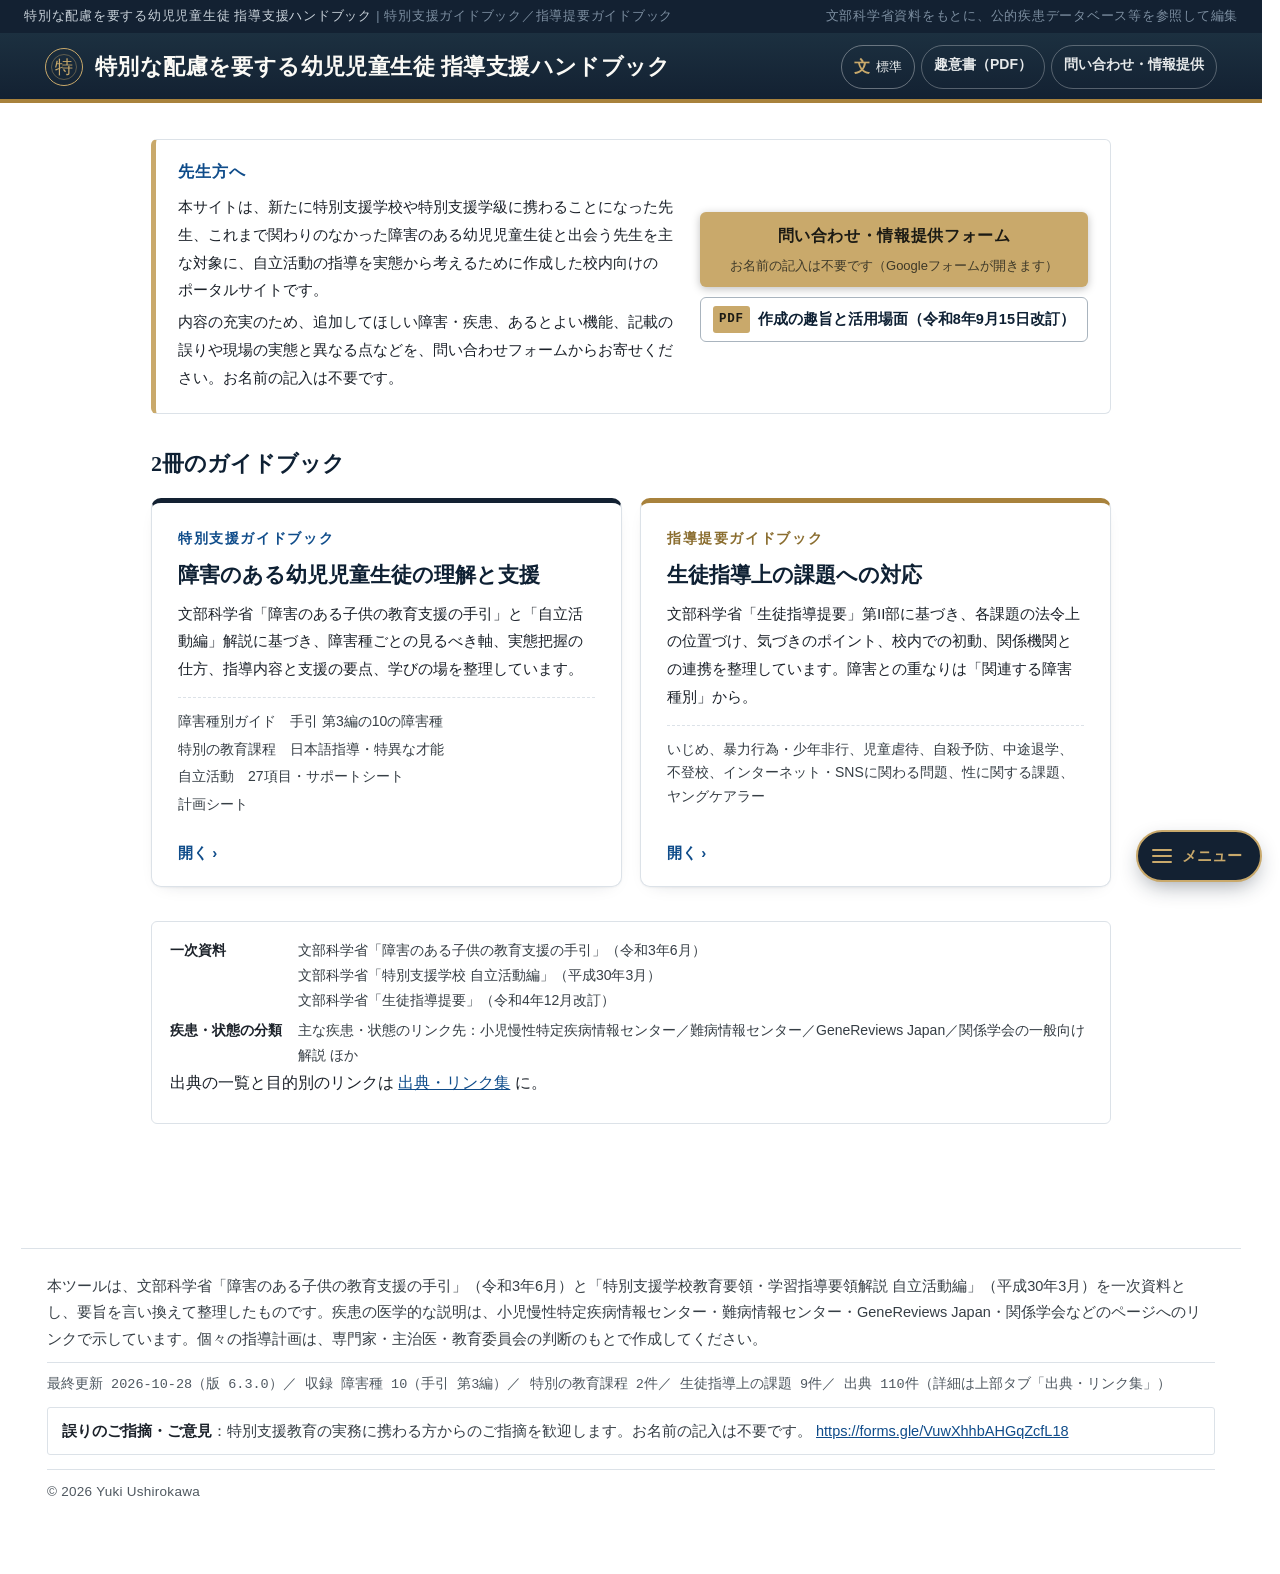
==== commit 8b6e3d20: "配布用の単一ファイルを再生成 [skip ci]" ====
--- a/tokushi-guidebook-standalone.html
+++ b/tokushi-guidebook-standalone.html
@@ -3043,7 +3043,7 @@
 
 <footer id="siteFooter"></footer>
 
-<script>window.__BUNDLE__={"meta":{"title":"特別な配慮を要する幼児児童生徒 指導支援ハンドブック","shortTitle":"配慮ハンドブック","version":"6.3.0","updated":"2026-10-28","copyright":"© 2026 Yuki Ushirokawa","disclaimer":{"short":"疾患の医学的な説明は公的な資料へのリンクで示し、疾患ごとの支援は載せていません。自立活動の項目は子どもの実態から選びます。","long":"本ツールは、文部科学省「障害のある子供の教育支援の手引」（令和3年6月）と「特別支援学校教育要領・学習指導要領解説 自立活動編」（平成30年3月）を一次資料とし、要旨を言い換えて整理したものです。疾患の医学的な説明は、小児慢性特定疾病情報センター・難病情報センター・GeneReviews Japan・関係学会などのページへのリンクで示しています。個々の指導計画は、専門家・主治医・教育委員会の判断のもとで作成してください。"},"feedback":{"label":"誤りのご指摘・ご意見","url":"https://forms.gle/VuwXhhbAHGqZcfL18","note":"特別支援教育の実務に携わる方からのご指摘を歓迎します。お名前の記入は不要です。","itemLabel":"この項目について指摘する"},"termMap":{"note":"本ツールの見出しは学校教育法および文部科学省の障害種別区分に従っています。医学的診断名（DSM-5-TR／ICD-11）とは以下のように対応します。","rows":[{"edu":"自閉症／高機能自閉症／アスペルガー症候群","med":"自閉スペクトラム症（ASD）に統合","memo":"「高機能自閉症」は文部科学省の平成15年定義には残るが、DSM-5（2013）で診断名としては廃止"},{"edu":"注意欠陥多動性障害（ADHD）","med":"注意欠如多動症（ADHD）","memo":"DSM-5-TR日本語版の訳語。診断書には「注意欠如多動症」と記載されることが多い"},{"edu":"学習障害（LD）","med":"限局性学習症（SLD）","memo":"教育上のLDは医学的なSLDより広い概念を含む"},{"edu":"情緒障害","med":"単一の診断名には対応しない","memo":"教育上の区分。選択性かん黙・不登校等を含む"},{"edu":"言語障害","med":"語音症・小児期発症流暢症 等","memo":"器質性・機能性の別により対応する診断名が異なる"},{"edu":"知的障害","med":"知的発達症（知的能力障害）","memo":"—"}]},"basisLabels":{"overview":{"mext":{"label":"文部科学省「教育支援の手引」に記載","tone":"ok"},"shouman":{"label":"小児慢性特定疾病 対象疾病","tone":"ok"},"nanbyou":{"label":"指定難病","tone":"ok"},"grj":{"label":"GeneReviews Japan 収録","tone":"ok"},"dsm-icd":{"label":"DSM-5-TR／ICD-11 の診断分類","tone":"ok"},"academic":{"label":"学会・国立研究機関の解説","tone":"ok"},"research":{"label":"研究段階の知見","tone":"warn"},"editorial":{"label":"公的な出典を特定できず","tone":"warn"}},"support":{"mext":{"label":"文部科学省「教育支援の手引」に記載","tone":"ok"},"editorial":{"label":"本ツールによる教育的整理","tone":"info"}},"intro":"各項目の①概要（医学的説明）は公的な資料に基づき、末尾の出典欄に資料名を示します。②個別に求められる支援は、その医学的特性を踏まえて本ツールが教育実務上まとめたもので、資料に直接の記載があるわけではありません。「公的な出典を特定できず」は誤りという意味ではなく、対応する公的分類が見当たらない類型であることを表します。"},"maintenance":{"_note":"改修中の箇所を「メンテナンス中」の案内で覆うスイッチ。各項目の on を true/false にするだけで切り替わる。label=呼び名、place=画面上の場所、scope=覆われる範囲（この3つは編集者向けのメモで画面には出ない）。title=案内の見出し、note=理由、until=再開の目安（この3つが画面に出る）。previewKey は覆いを外して確認する合言葉（URL末尾に ?preview=合言葉）","previewKey":"tokushi-preview-2026","site":{"on":false,"label":"サイト全体","place":"すべての画面（ホーム、両方の冊、出典・リンク集、サポートシート）","scope":"ヘッダーの名称・お知らせ枠・上段の切替は見えるが、中身はすべて案内に置き換わる。個別の5つのスイッチより優先","title":"ただいまメンテナンス中です","note":"内容の見直しと再構成を行っています。終わり次第、再開します。","until":"時期未定"},"support":{"on":false,"label":"自立活動サポートシート（AIと考える）","place":"上部タブ「自立活動 6区分27項目 一覧」→ 上部のカード → サポートシートのページ","scope":"ページ全体（入力欄と指示書の生成）","title":"自立活動サポートシートは整備中です","note":"内容を整えています。終わり次第、公開します。","until":"時期未定"},"jiritsu-block":{"on":true,"label":"障害種別ページの自立活動の欄","place":"上部タブ「障害種別ガイド」→ 各障害種のページ → 「自立活動」の欄","scope":"その欄だけ（教育的ニーズ・支援内容・学びの場は見える）","title":"自立活動の欄は整備中です","note":"自立活動編解説が障害種ごとに挙げている例に基づく内容へ、書き換えています。","until":"時期未定"},"curriculum":{"on":false,"label":"特別の教育課程（日本語指導・2E）","place":"特別支援ガイドブック → タブ「特別の教育課程」","scope":"タブ全体（一覧と2件のページ）","title":"特別の教育課程の節は整備中です","note":"日本語指導が必要な児童生徒と、特異な才能と障害を併せ有する幼児児童生徒（2E）について整理しています。校内での確認を経て公開します。","until":"時期未定"},"seito":{"on":false,"label":"指導提要ガイドブック（生徒指導上の課題）","place":"上段の切替「指導提要ガイドブック」","scope":"冊全体（課題の一覧と各ページ）","title":"指導提要ガイドブックは整備中です","note":"生徒指導提要（令和4年12月改訂）の第II部の各課題を整理しています。校内での確認を経て公開します。","until":"時期未定"},"links":{"on":false,"label":"目的別リンク（○○についてはここから）","place":"上部タブ「出典・リンク集」→ 上部の目的別リンク","scope":"目的別リンクの部分だけ（診断名の対応表と参照資料の一覧は見える）","title":"目的別リンクは整備中です","note":"「○○についてはここから」の目的別の案内を準備しています。診断名の対応表と参照資料の一覧は下にあります。","until":"時期未定"},"sheet2":{"on":true,"label":"計画シート（2階シート 試作）","place":"特別支援ガイドブック → タブ「計画シート」","scope":"タブ全体","title":"計画シートは整備中です","note":"通級・日本語指導・不登校・特異な才能の計画を一枚にまとめる様式を準備しています。校内での試行を経て公開します。","until":"時期未定"}},"notice":{"heading":"先生方へ","lines":["本サイトは、新たに特別支援学校や特別支援学級に携わることになった先生、これまで関わりのなかった障害のある幼児児童生徒と出会う先生を主な対象に、自立活動の指導を実態から考えるために作成した校内向けのポータルサイトです。","文部科学省「障害のある子供の教育支援の手引」「学習指導要領解説 自立活動編」「生徒指導提要」に基づき、障害種ごとの見るべき軸と実態把握の仕方、自立活動の項目を選ぶ手順、生徒指導上の課題への対応を整理しています。疾患の医学的な説明は公的機関・学会の資料へのリンクで示し、支援はその幼児児童生徒の実態から考えます。","内容の充実のため、追加してほしい障害・疾患、あるとよい機能、記載の誤りや現場の実態と異なる点などを、問い合わせフォームからお寄せください。お名前の記入は不要です。"],"form":{"url":"https://forms.gle/VuwXhhbAHGqZcfL18","label":"問い合わせ・情報提供フォーム","sub":"お名前の記入は不要です（Googleフォームが開きます）"},"pdf":{"url":"https://backtree-create.github.io/tokushi_Guidebook/about.pdf","label":"作成の趣旨と活用場面（令和8年9月15日改訂）"},"intro":"2冊構成です。特別支援ガイドブックは障害種ごとの見るべき軸・実態把握の仕方・指導内容と支援の要点・学びの場を、指導提要ガイドブックは生徒指導上の課題を、文部科学省の手引・提要に基づいて整理しています。","primary":["文部科学省「障害のある子供の教育支援の手引」（令和3年6月）","文部科学省「特別支援学校 自立活動編」（平成30年3月）","文部科学省「生徒指導提要」（令和4年12月改訂）"],"classification":"主な疾患・状態のリンク先：小児慢性特定疾病情報センター／難病情報センター／GeneReviews Japan／関係学会の一般向け解説 ほか","supportForm":{"url":"","label":"自立活動サポートシート（校内様式・R8.3時点）","_note":"校内様式のWordファイルの置き場所（SharePoint等）のURLを入れると、サポートシートのページにリンクが出る。空なら出ない"}},"changelog":[{"date":"2026-10-28","summary":"版6.3.0。整備中だった画面（サポートシート・指導提要・特別の教育課程・目的別リンク）を端末の暗い配色で再精査。①本文の文字色が明るい配色の値で固定されていて暗い配色で切り替わらず、チェック項目の文字などが見えなかった不具合を修正（文字色を配色トークンに戻す）。入力欄のフォーカス時の白地、現在地の帯の白地、疾患の行の交互の地色も暗い配色に追従するように。②サポートシートの実態把握の項目は、補足文を入力欄の下に移し、見出しは1行に。欄の高さが揃い、3列の段組みがずれなくなった。構造化された項目がない欄の自由記述は「記入欄」の見出しに。③節の立ち上がりの保険（2秒後には必ず表示、印刷前にはすべて開く）と印刷用の調整。全画面を暗い・明るい両配色で機械的にコントラスト検査し、本文側に3:1未満の文字がないことを確認"},{"date":"2026-10-27","summary":"版6.2.4。Service Worker の事前キャッシュをブラウザのHTTPキャッシュを通さずに取り直すようにした（版を上げた直後に古い app.js を抱え込み、表示が変わらない不具合の対策）"},{"date":"2026-10-27","summary":"版6.2.3。フッター最下段に権利表示（meta.copyright）を追加"},{"date":"2026-10-27","summary":"版6.2.2。自動点検で404が続いた3件を差し替え・整理。GeneReviews Japan は公式ドメイン grj.umin.jp に（入口・一覧・個別疾患6ページの到達を確認）。発達障害教育推進センターはサイト改編後の「個に応じた指導・支援」（/support/individual/）に。文科省「合理的配慮」の例（別紙2）は移転先も同内容の文科省PDFも無く、ブラウザでは開けるため現行URLのまま、自動点検の手動確認済み一覧（linkcheck-known-ok.txt）に登録"},{"date":"2026-10-27","summary":"版6.2.1。文字サイズ切替（右上の「文」）の効きが弱く、見出しや札など固定pxの部品が変わらなかったため、本文側（索引と本文の領域）全体を 標準1.0／大1.15／特大1.32 で拡大する方式に変更。ヘッダーは拡大しない。PC幅・スマホ幅とも横はみ出しなし"},{"date":"2026-10-27","summary":"版6.2.0。公開に向けた総点検。①全41画面（10障害種・サポートシート×10・指導提要9・特別の教育課程2・自立活動・計画シート・出典・検索）をPC幅とスマホ幅で開き、エラー・崩れ・undefinedの混入なしを確認。コピー・欄に流し込む・計画シートへ送る・絞り込み・たたみ・文字サイズ切替の動作を確認。②外部リンク207件（出典110＋疾患等）の到達を確認。到達不可0件。移転2件（日本小児腎臓病学会の2資料を新ドメインに）、取り違え1件（レット症候群のリンク先を小児慢性特定疾病の別疾患から難病情報センター 指定難病156に）、公開終了1件（GMFCS日本語版PDF→原版配布元 CanChild に差替）。③整備中の覆いを外して公開：自立活動サポートシート、指導提要ガイドブック、特別の教育課程、目的別リンク。計画シートは試作のため覆いのまま。④ホームの「先生方へ」を公開用の文に（趣意書PDFは差し替えず現行のまま）。⑤READMEに運用手順（公開・更新・点検・整備中スイッチ）を追加。⑥GitHub Actions の月次リンク点検が学会・行政サイトの機械的アクセス拒否（403／429／503、ブラウザ以外への404）を切れと誤報していたため、link-check.yml を作り直し（ブラウザと同じUser-Agent、弾かれは別枠で報告、404／410／応答なしだけを切れと扱う）。更新検知で変化が出た7資料（GeneReviews Japan、横地分類、ILAE分類、血友病、小児CKD、Ross分類、ヤングケアラー）を確認し、いずれも版の変更なしとして checked を更新"},{"date":"2026-10-23","summary":"版6.1.0。読みやすさの仕掛け（中身は減らさない）。①右上の「文」で文字の大きさを 標準→大→特大 に切替（この端末だけに記憶、切替はなめらか）。②節の見出しを押すとたたむ／開く（高さの変化をアニメーション）。障害種別ページは帯の「すべてたたむ／開く」で一括。③障害種別ページで目次が画面から外れると、上に細い帯が出て今読んでいる節を番号で示す（押すとその節へ。閉じていれば開く）。④目次や帯から飛んだ先の見出しが一瞬光って目を導く。⑤主な疾患・状態に名前・原因の絞り込み欄（行は畳むだけで消さない）、行に交互の地色。⑥節は画面に入るときに静かに立ち上がる。動きを減らす設定では全部止める"},{"date":"2026-10-19","summary":"版6.0.0。視認性の底上げ（中身は減らさない）。20段階以上に散らばっていた文字の大きさを、本文16px／補助15px／注記14px／札13.5px／見出し19〜26pxの5段階に整理し、11〜13pxの小さな文字をなくした。薄い文字（--ink-faint / --ink-soft）を一段濃く、行間1.8、本文の行の長さは44字程度まで。節の間隔を広げ、見出しを一段大きく。札（軸の値・目次・タグ・整備中）と番号の円を一つの形に統一。見るべき軸は名前の列を広げて番号の下に落ちないように、主な疾患は群の見出しを帯にして名前を本文より大きく。索引ページの「INDEX」の飾り見出しを外し、ホームの冊カードの説明を現行の構成に合わせた。スマホ幅は一段小さい段階に切り替える"},{"date":"2026-10-14","summary":"版5.9.0。先生方の意見を受けて修正。①件数表示（障害種10・主な疾患103件）を索引・ホームの冊カード・障害種ページの見出し・フッターから外し、「10」は手引 第3編 Ⅰ〜Ⅹの障害種に対応している旨を添えて表示。②「手引 p.○」の参照を全10章の章PDF本文と照合し298件を訂正（実態把握の節を中心に1〜3ページのずれ、補聴の手段・用語など大きくずれていたものも）。リンクは章PDFの該当ページ（#page=）を直接開くようにした（sources.json の pdfFirstPage）。病弱・身体虚弱の p.201–216 は未照合。③「この障害種に固有の見方」の見出しを「押さえておきたい基礎知識」に改称"},{"date":"2026-10-13","summary":"版5.8.0。使用感の底上げ。落ち着いた雰囲気はそのままに、角（面10px・操作8px・札は丸）、影、応答の動きを揃えた。ヘッダーの面を軽く（上段の切替は丸札、下段のタブはなぞると金の下線）、左の索引は行を札にして今いる行が左から灯る、カードはなぞると浮く、障害種別ページの目次は読んでいる節の札が濃くなる、ボタン・入力は押した手応えとフォーカスの輪、コピーした知らせは札で出る（失敗は黄）、索引・ホームの札は画面切替で少しずつ立ち上がる、1画面分下がると「上に戻る」が出る。reduce-motion では全部止める"},{"date":"2026-10-08","summary":"版5.7.2。実態把握の欄名の見せ方を調整。④「学習や生活の中で見られる長所やよさ、課題等」は「見られる」の後で改行、⑤は画面上「本人・保護者の思いや願い」＋補足「○年後の姿を思い描いて」に。校内様式へ貼る用テキストと流し込みの欄名は様式どおりのまま（SP_FORM.disp / sub）"},{"date":"2026-10-08","summary":"版5.7.1。ホームではヘッダーのナビ（冊の切替・出典・リンク集）を出さない。ホームは画面内の冊カードと案内文で選ぶ"},{"date":"2026-10-08","summary":"版5.7.0。通常の学級ガイドブック（3冊目）をいったん取り外し、2冊構成に戻した。上段の切替・ホームの冊カード・#/tsujo の画面・tsujo.json・maintenance.tsujo を外し、#/tsujo 系のURLはホームに戻る。データと画面のコードは hold_tsujo として別に保管（再掲載は保留）。版5.6.x で追加した出典は出典・リンク集に残す"},{"date":"2026-10-08","summary":"版5.6.2。「明日からできる手立て」を、本ツールが書いた手立ての箇条書きから、国・研究機関・学会の資料への参考リンクに置き換えた。障害種ごとの資料（発達障害ナビポータル、発達障害教育推進センター、手引第3編の該当節、学校生活管理指導表、医療的ケア実施支援資料など）、つまずきの場面から探す資料（学習面・行動面・社会面）、どの障害種でも使う資料（通級の手引、合理的配慮の例、インクルDB）の3群。出典に通級の手引、合理的配慮の例（別紙2）、教育支援体制整備ガイドライン、発達障害教育推進センターを追加"},{"date":"2026-10-08","summary":"版5.6.1。ヘッダーを2段に整理。上段は3冊の切替と出典・リンク集、下段は今いる冊のタブだけを表示（他の冊のタブは出さない）。ホームでは下段を出さない"},{"date":"2026-10-08","summary":"版5.6.0。3冊目「通常の学級ガイドブック」を追加（上段の切替に「通常の学級」、タブは「気になる」チェック／明日からできる手立て／合意形成の手順。データは tsujo.json）。「気になる」チェックは手引の困難のサインを15領域・58項目のチェック式にし、印の多い領域から障害種ページと手立てへ案内、校内委員会への相談用テキストをコピーできる（印はページ内のみ）。明日からできる手立ては10区分それぞれを教材・情報／指示・説明／座席・環境／課題・評価／連携の5場面で整理。合意形成の手順は手引 第1編、文部科学省対応指針の改正通知（令和6年1月）、内閣府リーフレットに基づく6段階。整備中の覆い（maintenance.tsujo）を付けて公開。style.css で未定義だった --gold を --gold-line に修正"},{"date":"2026-10-08","summary":"版5.5.1。「見るべき軸」のレイアウトを、左に軸名、右に区分（横並び）と支援上の意味、の行に変更。カードの枠をやめ区切り線に"},{"date":"2026-10-08","summary":"版5.5.0。障害種別ページの見やすさを改善。節の見出しを大きくし余白で区切る／目次を番号付きにして画面上部に固定／「見るべき軸」を表からカード（左に区分、右に支援上の意味）に／主な疾患・状態を枠の重なりから区切り線の一覧に変え、リンクを右側に寄せて発行元の行を削除／「手引 p.○」の印を枠なしの薄い文字に"},{"date":"2026-10-08","summary":"版5.4.1。出典・リンク集と障害種別索引の末尾にあった免責文を削除（フッターと同じ文が二重に出ていた）。免責文そのものも短く書き直した"},{"date":"2026-10-07","summary":"版5.4.0。出典・リンク集を刷新。参照資料の一覧を「文部科学省の手引・解説・資料／法令・通知／関係省庁・国の機関／医療／学校保健の様式／診断分類」の群に分け、列を「資料・発行・版・時点・確認日」の4列に固定幅で揃えた。「常に最新を参照」「特定版の固定引用」の更新方針の表示と一覧URLの行を廃止し、確認日だけを表示。資料の補足（note）は読み手向けの一言に書き直し、編集者向けのメモは editorNote に退避（画面には出ない）。診断名の対応表も列幅を固定"},{"date":"2026-10-07","summary":"版5.3.4。障害種別ページとサポートシートの説明文を全体に見直し、編集方針の断り書き（「公的な資料で確認できるものだけ」「疾患ごとの支援は書きません」「学齢期に多いものから」「自立活動の項目との対応付けはしません」「疾患名や氏名は渡しません」など）を削除。各節の導入文は、読み手が何を得られるかだけを書く形に統一"},{"date":"2026-10-07","summary":"版5.3.3。サポートシートの項目名・選択肢・見出しから括弧書きの説明を減らした。説明は小さな補足（hint）に移すか削除。「（未選択）」は「—」、「手元にある（AIに求められたら内容を伝える）」は「手元にある」、「（任意）」は補足表示に"},{"date":"2026-10-06","summary":"版5.3.2。画像の取り込み（ページ内に置く・コピー・保存）を廃止。AIに自動で渡せないため。検査結果などの資料は「なし・未確認／手元にある」の有無だけを選び、手元にある場合は指示書に一覧が入り、AIが必要な時点で内容（数値や所見）を教えるよう求める形に統一"},{"date":"2026-10-06","summary":"版5.3.1。画像の項目に有無の選択（なし・未確認／手元にある（AIに求められたら渡す）／ここに取り込む）を追加。「手元にある」を選ぶと、指示書に「手元にある資料（まだ渡していません）」の一覧が入り、AIは必要になった時点で画像を貼るよう求め、貼られるまで中身を推測せず、貼られたら読み取りを要約して確認してから進む"},{"date":"2026-10-06","summary":"版5.3.0。自立活動サポートシートの①実態把握を、障害種ごとの独立した項目で入力できるようにした（各区分の json の fields。選択式・数値・文字・チェック・画像）。校内様式の5欄ごとに項目を置き、末尾に補足の自由記述。入力した項目は「項目：値」の行として指示書・校内様式へ貼る用テキスト・計画シートに入る。検査結果などの画像をページ内に取り込め（送信・保存はしない。長辺1600pxに縮小）、指示書に「添付する画像」の一覧と読み取りの指示が入る。画像は「コピー」（クリップボード）か「保存」でAIに添付する。氏名・生年月日が写っていないか確かめる注意書きを追加。版5.2.0の「観点を下書きとして欄に入れる」ボタンは項目に置き換えて廃止"},{"date":"2026-10-06","summary":"版5.2.0。自立活動サポートシートが障害種の観点を受け取ったとき、中身がその障害種に合わせて切り替わるようにした。「今、困っていること」「特に相談したいこと」の例文が障害種ごとに変わる／①の5欄に「観点を下書きとして欄に入れる」ボタン（空いている欄に「・観点：」の形で入る）／②の上に、手引がその障害種について挙げている指導内容を参考として折りたたみで表示／指示書にも同じ指導内容を「参考」として同梱（項目の選定は①〜④の実態からと明記）／観点を持つときは詳しい欄を最初から開く。障害種→項目の対応表は引き続き持たない"},{"date":"2026-10-06","summary":"版5.1.1。障害種別索引の説明文を版5.0の構成に合わせて書き直し、「自立活動 項目数」の数字と、自立活動の項目を疾患から引かない旨の断り書きを削除（各ページの指導内容の節からも同じ断り書きを外した。手順はサポートシート側で示す）"},{"date":"2026-10-06","summary":"版5.1.0。残り7区分（知的障害・病弱・身体虚弱・言語障害・自閉症・情緒障害・学習障害・ADHD）も版5.0の型へ移行し、10区分すべてが「見るべき軸」「実態把握の仕方（校内様式の5欄）」「固有の見方」「指導内容と支援の要点」「学びの場」「主な疾患・状態」「用語」「出典」の構成になった。旧型の疾患データ（495件）は廃止し、主な疾患・状態は公的資料で確認できる103件に。言語・LD・ADHDは疾患一覧を持たず、状態は軸の表に置く。疾患の並びは50音順ではなく、手引の記載と学齢期の頻度を踏まえて主要なものから（視覚障害の先頭は未熟児網膜症・網膜色素変性症）。実態把握の見出しの番号の円が横に伸びる不具合を修正。サポートシートの観点のプルダウンは10区分すべてが選べる。出典に日本形成外科学会（口唇裂・口蓋裂）を追加。免責の文言を版5.0の構成に合わせて書き直し"},{"date":"2026-10-06","summary":"版5.0.0。障害種別ページを作り替える第1段（聴覚障害・視覚障害・肢体不自由）。文部科学省「障害のある子供の教育支援の手引」第3編の各章を読み込み、「見るべき軸」（聴覚＝部位・程度・聴力型・時期・原因、視覚＝視力・視野・光覚・その他の視機能・眼疾患、肢体＝起因疾患・進行性・運動と姿勢・病型と随伴障害・医療的ケア）、校内様式の5欄に対応させた「実態把握の仕方」、障害種に固有の見方、指導内容と支援の要点、学びの場、主な疾患・状態、用語、出典の順に組み直した。疾患ごとの「個別に求められる支援」（本ツールの編集）は廃止し、疾患は手引が挙げるものを中心に公的な医学資料へのリンクで確認できるものだけに絞った（聴覚29→22件、視覚66→16件、肢体57→17件）。各ページの「この子の支援を考える」から、自立活動サポートシートがその障害種の実態把握の観点を持った状態で開く（#/jiritsu/support?cat=障害種）。サポートシート側は観点のプルダウン、5欄のプレースホルダー、指示書への観点の同梱、計画シートへの障害種名の受け渡しを追加。残り7区分は旧型のまま（順次移行）。出典に日本耳鼻咽喉科頭頸部外科学会（子どもの病気、小児難聴診療の手引き）、日本整形外科学会、日本小児神経学会、聴覚障害教育の手引、点字学習指導の手引、医療的ケア実施支援資料を追加"},{"date":"2026-10-01","summary":"版4.6.0。自立活動サポートシートに校種の選択（幼稚部・小学部・中学部／高等部）を追加。高等部を選ぶと、根拠を「特別支援学校高等部学習指導要領（平成31年2月告示）第6章」と「解説 総則等編（高等部）第9章 自立活動」に切り替え、卒業後の生活を見据えた観点（自己理解・自己選択・援助要請、進路・職業教育との関連）をAIへの指示に加える。出典に総則等編（高等部）と学習指導要領等の入口ページを登録し、一覧タブ・リンク集にも掲載"},{"date":"2026-09-30","summary":"版4.5.1。自立活動タブのサポートシートのカードで、「整備中」の印だけ文字色と大きさが他と違っていた（カード内の説明文用の指定が印にも効いていた）のを揃えた"},{"date":"2026-09-30","summary":"版4.5.0。自立活動サポートシートを校内様式（R8.3時点）に合わせた。①実態把握の欄を様式と同じ5欄（障害の状態／発達や経験の程度／興味・関心等／学習や生活の中で見られる長所やよさ、課題等／思いや願い（○○年後をイメージする姿））に。AIには最後に「＜自立活動サポートシート（校内様式 R8.3時点）＞【欄名】…」の形式で出すよう指示し、貼り付けると①の欄に流し込める。「校内様式へ貼る用テキストをコピー」を追加。計画シートへの受け渡しも新しい欄に対応。様式ファイルのURLは meta.json の notice.supportForm に入れるとリンクが出る"},{"date":"2026-09-28","summary":"版4.4.10。本文の「子供」を「子ども」に統一（文部科学省の資料名「障害のある子供の教育支援の手引」「子供に伝えたい自殺予防」などの固有名と「」内の引用は原文のまま）。自立活動タブのサポートシートのカードで「整備中」の印だけ書体が違っていたのを揃えた"},{"date":"2026-09-28","summary":"版4.4.9。ダークモードの視認性を改善。青の強調色を明るく（#7db3e8→#a6cdf5）、濃紺で塗っていた選択中の状態（索引・メニューの項目・障害種別のボタン）を金色に、入口カードの上縁や見出しの小さな青も明るい青に"},{"date":"2026-09-26","summary":"版4.4.8。サポートシートと計画シートを連携。サポートシートの指示書は最後に計画シートへ貼り戻せる形式（【個別シート：通級による指導】■ 欄名）を出すよう指示し、サポートシートに「計画シート（通級の欄）へ送る」を追加（AIの回答を貼れば欄に流し込み、貼らなければ困りごとと①〜④を送る。共通シートの実態・得意・校種も補う）。計画シートの通級の欄に「サポートシートで項目を考える」を追加（実態と課題を持って行く）"},{"date":"2026-09-26","summary":"版4.4.7。名称と本文の「児童生徒」を「幼児児童生徒」に改めた（法令・通知・様式の名称と「」で引用した語は原文のまま）。全体のホームで2冊のカードと一次資料の欄の間に余白を追加"},{"date":"2026-09-26","summary":"版4.4.6。全体のホームから、2冊の行き来の説明文と、フッターと重複していた免責文を削除"},{"date":"2026-09-26","summary":"版4.4.5。全体のホーム(#/)を新設。「先生方へ」のお知らせ、2冊への入口カード（特別支援ガイドブック／指導提要ガイドブック）、一次資料を置き、ここから2冊に分岐する。障害種別の索引は特別支援ガイドブックのホーム(#/guide)へ。名称・ホームボタンは全体のホームに戻る"},{"date":"2026-09-26","summary":"版4.4.4。上の帯の「特別支援」「指導提要」をタブより一回り大きくして冊の切替と分かるようにした。メニューの中身を今いる冊に合わせた：指導提要側では「生徒指導上の課題へ」（9件の小さなボタン）と、計画シート・出典、特別支援側への入口。特別支援側では「障害種別へ」、道具、指導提要側への入口"},{"date":"2026-09-26","summary":"版4.4.3。画面構成を版4.4.1の形（上に名称の帯と冊・タブの帯、左に障害種別の索引、右下にメニュー）へ戻し、メニューの中身を作り直した。上の帯にある冊とタブは繰り返さず、「このページの中」（本文の見出しから自動で拾ったジャンプ）、「障害種別へ」（10区分の小さなボタン）、「道具」（サポートシート・計画シート・出典）、「操作」（先頭へ・ホーム・問い合わせ）を置く。本文の読み幅を整えた"},{"date":"2026-09-26","summary":"版4.4.2。画面全体を再構成。上は名称と2つのリンクだけの細い帯、左は目次（特別支援ガイドブック：障害種別ガイド〈その下に10区分の索引と検索〉／特別の教育課程／自立活動／計画シート、指導提要ガイドブック：生徒指導上の課題、共通：出典・リンク集）、右が本文。目次は常に見え、本文は読み幅を制限。スマホでは目次を左からせり出す形にし、右下の三本線ボタンで開閉。ホームのお知らせは白地に"},{"date":"2026-09-26","summary":"版4.4.1。右下の「メニュー」を三本線の形にし、開くと×に変わる。パネルは右下から広がって項目が上から順に現れ、項目を押すと短く光って他が薄くなってから閉じる。ホバーで左に印が伸びる。スマホは下からせり上がる。動きを減らす設定（prefers-reduced-motion）では無効"},{"date":"2026-09-26","summary":"版4.4.0。ヘッダーを2段（名称＋趣意書・問い合わせのリンク／2冊とタブを1本の帯）に圧縮。「先生方へ」のお知らせ、2冊の説明、一次資料はホームの本文の先頭へ移動（文面は meta.json の notice で編集）。右下のボタンを「メニュー」に変え、押すとホーム・両冊のタブ・出典が並ぶパネルが開く（外側かEscで閉じる。スマホでは下から出る）"},{"date":"2026-09-26","summary":"版4.3.3。全体の読みやすさを調整。行間・本文の余白・節の間隔を広げ、見出しと本文の文字を少し大きく、囲みの線と影を減らして余白で区切る形に。ヘッダーの一次資料欄は右の列をやめて名称の下に1行で。索引・疾患の行・カード・表の余白を広げた"},{"date":"2026-09-25","summary":"版4.3.2。2階シートを自立活動タブから切り離し、特別支援ガイドブックの新タブ「計画シート」(#/plan)へ。自立活動タブは27項目一覧とサポートシート（項目を選ぶ道具）だけに。計画シートは「該当する特例を選ぶ」まで入力欄を出さない形にし、通級の欄からサポートシートへ、サポートシートの末尾から計画シートへ相互リンク。旧URL #/jiritsu/sheet2 は転送"},{"date":"2026-09-25","summary":"版4.3.1。2階シートに「AIと考える」を追加。困っていることを一言書くと、Copilot／Gemini 向けの指示書（AIは1回1問で聞き出し、共通シート→個別シートの順に整理し、貼り戻せる形式で出力）ができる。AIの回答を貼り付けると欄に流し込める（■ 欄名／内容 の形式を読み取り、上書きは確認付き）。通級を選ぶと27項目の正式名称を同梱"},{"date":"2026-09-25","summary":"版4.3.0。「2階シート（試作）」(#/jiritsu/sheet2)を新設。通級・日本語指導・不登校・特異な才能の各特例の計画を、共通シート＋特例ごとの個別シート（タブ切替）で入力し、印刷（PDF）とWord貼り付け用テキストに出す。各個別シートの欄は既存の様式・記載項目（自立活動編解説、日本語指導の個別の指導計画作成参考資料、児童生徒理解・支援シート、WG取りまとめ案の記載項目例）に基づく。国の参考様式の公表後に欄を合わせ直す前提。氏名は扱わず、入力は送信・保存しない。整備中の覆い（sheet2）を追加"},{"date":"2026-09-25","summary":"版4.2.9。指導提要ガイドブック・特別の教育課程の各ページの読みやすさを改善。ページ内の目次チップを追加、箇条書きの1文目を太字にして拾い読みできるように、行間・余白と最大行長を調整、法令・通知の根拠（公的な位置づけ）を末尾の折り畳みに移動"},{"date":"2026-09-25","summary":"版4.2.8。出典の監視を整理。一般向け解説ポータル5件（目の病気・代表的な病気・こころの情報サイト・発達障害ナビポータル・インクルDB）に watch: quiet を付け、月次の変化検出では台帳に記録するだけで Issue に載せず、年次の棚卸しに一覧する。版という概念のない常時更新ページ29件に kind: portal を付け、年次の「版の記載がないもの」から除外。版のあるガイドライン7件に edition を追加。source-watch.yml と annual-review.yml を更新"},{"date":"2026-09-25","summary":"版4.2.7。リンク切れ検出への対応：東京大学IRCNのプレスリリースは論文DOI（eNeuro 2023）に、血友病のガイドラインPDF（移動）は小児慢性特定疾病の疾患概要に差し替え。Mindsは自動検査に応答しないため一覧URLから外した。出典の一覧ページの変化検出（11件）は、新版の公表ではなくページ側の更新と判断し、確認日を更新"},{"date":"2026-09-25","summary":"版4.2.6。疾患の詳細で、①概要（医学的説明）②個別に求められる支援 ③程度別の支援 の各見出しに①②③の印を付け、末尾の「出典」欄を同じ番号の2列（項目名／出典と資料）で並べる形に改めた。②が本ツールの整理であることを一文で明記"},{"date":"2026-09-15","summary":"版4.2.5。趣意書（about.pdf）を改訂。新名称と2冊構成、廃止した対応付け・逆引きに代えてサポートシート、見立ての切り分けと気づき・初動の活用例、検索避けの案内を反映。ヘッダーのリンク文言を「令和8年9月15日改訂」に"},{"date":"2026-09-15","summary":"版4.2.4。画面の文言を再精査。版番号・内部の仕組み・変更の経緯など読む人に不要な説明（出典・リンク集の管理方法、自立活動の対応付けを廃止した経緯、旧タブからの移動の履歴、カードの件数表示）を削除し、使い方の説明だけを残した。メンテナンス中の案内も簡潔に"},{"date":"2026-09-14","summary":"版4.2.3。リンク切れ検出（Issue #4）への対応：GeneReviews Japan の移転先（plaza.umin.ac.jp/~grj/）へ更新、小児腎臓病学会のPDFは到達を再確認し一覧URLをMindsに変更。画面移動のスクロールを見直し：最上部には戻さず、別画面へ移ったときは本文の先頭（スマホの障害種別ページは本文）まで、疾患を開いたときは動かさず画面外なら最小限だけ寄せる、戻る／進むは離れたときの位置に戻す"},{"date":"2026-09-14","summary":"版4.2.2。メンテナンス中スイッチに「サイト全体」（maintenance.site）を追加。on にするとすべての画面が案内に置き換わる（プレビューの合言葉は有効）"},{"date":"2026-09-14","summary":"版4.2.1。自立活動サポートシートを作り直し。入力は「今、困っていること」1つに絞り、①実態把握〜④指導目標はAIが1回1問で聞き出す指示書に変更（分からない事項は「確認すべき点」に残す）。従来の①〜④の欄は「書けるところまで書いておく（任意）」として折り畳みに"},{"date":"2026-09-14","summary":"版4.2.0。指導提要ガイドブックに 暴力行為・少年非行（第5・6章）、中途退学（第9章）、インターネット・SNS（第11章）、性に関する課題（第12章）の4件を追加し、第II部の10章を全て反映（9件）。出典8件を登録"},{"date":"2026-09-14","summary":"版4.1.0。指導提要ガイドブックに いじめ（第4章）・児童虐待（第7章）・自殺予防（第8章）の3件を追加（出典16件を登録。虐待対応の手引き 令和8年5月第二次改訂版、改正自殺対策基本法 令和8年4月施行、いじめ重大化防止の留意事項集 令和7年11月を反映）。ヘッダーの名称が長くなって一次資料欄が下に落ちていた崩れを修正"},{"date":"2026-09-14","summary":"版4.0.0。名称を「特別な配慮を要する児童生徒 指導支援ハンドブック」に改め、その中に「特別支援ガイドブック」（障害種別・特別の教育課程・自立活動）と「指導提要ガイドブック」（生徒指導提要 第II部の課題）の2冊を置く2段構成にした。旧「配慮を要する背景」は解体し、日本語指導・2Eを特別支援側の「特別の教育課程」（curriculum.json）へ、ヤングケアラーを指導提要側（seito.json、第13章）へ振り分け。障害種別ページに「関連する生徒指導上の課題・特別の教育課程」を自動表示（指導提要側の関連情報を逆引き）。指導提要側の各課題からサポートシートへの導線。旧URL #/haikei/* は転送"},{"date":"2026-09-14","summary":"版3.2.4。meta.json の maintenance の各項目に呼び名・画面上の場所・覆われる範囲のメモ（label/place/scope）を持たせ、どのキーがどこに対応するか分かるようにした。画面側の表示は従来どおり（見出し・理由・目安のみ）"},{"date":"2026-09-14","summary":"版3.2.3。検索避けを追加（robots.txt で全体のクロール拒否、index.html と単一ファイル版に noindex/nofollow/noarchive）。validate が両方を検査"},{"date":"2026-09-14","summary":"版3.2.2。メンテナンス中の覆いを外して確認するプレビュー（?preview=合言葉、meta.json の maintenance.previewKey）を追加。配慮を要する背景・生徒指導上の課題・目的別リンクも整備中表示にした（5か所すべて on）"},{"date":"2026-09-14","summary":"版3.2.1。改修中の箇所を「メンテナンス中」の案内で覆うスイッチ(meta.json の maintenance)を追加。サポートシートと障害種別ページの自立活動の欄を整備中表示にした"},{"date":"2026-09-14","summary":"版3.2.0。疾患・障害種ごとの自立活動の項目候補(全件が根拠のない編集整理)を廃止し、データからも削除。代わりに「自立活動サポートシートをAIと考える」(#/jiritsu/support)を新設。解説の手順(①実態把握〜④指導目標を教員が記入、⑤項目の選定〜⑦指導内容をAIと)に沿った入力欄から、Copilot用・Gemini用の指示書を生成。AIの役割は問い返す人。氏名は扱わず、入力は送信・保存しない。シート（案）の表示・印刷は見送り（指示書の生成のみ）"},{"date":"2026-09-14","summary":"版3.1.0。「診断名・出典」タブを「出典・リンク集」に改め、目的別のリンク集(links.json、10群)を上部に追加。行は大きく押しやすい形にし、本ツール内のページへの導線も併記。文中のリンクに太めの下線と外部リンクの印(↗)を付けた。インクルDB(国立特別支援教育総合研究所)を出典に追加"},{"date":"2026-09-14","summary":"版3.0.0。不登校を障害種別ガイドから外し、生徒指導提要を一次資料とする新タブ「生徒指導上の課題」(seito.json)に書き直した(自立活動との対応付けと未確認の19類型は廃止。旧URL #/c/futoukou は転送)。「項目→疾患」の逆引き(#/jiritsu/区分/項目)を廃止。自立活動の対応付けに「編集整理」バッジと選定手順(実態把握→課題の整理→項目の選定→指導内容)を表示。区分は10、疾患・状態は495件"},{"date":"2026-09-14","summary":"タブ「配慮を要する背景」を新設。日本語指導が必要な児童生徒・特異な才能と障害を併せ有する児童生徒（2E）・ヤングケアラーの3件（haikei.json）。自立活動とは対応付けず、関連する障害種別へ内部リンク。出典11件を追加し、validate.mjsに専用の検査を追加"},{"date":"2026-09-08","summary":"ヘッダーに「先生方へ」の枠（作成の趣旨、問い合わせ・情報提供フォーム、趣意書PDFへのリンク）を追加"},{"date":"2026-08-26","summary":"学校生活管理指導表の対象疾患27件に印を付けた。様式に根拠のある範囲（心疾患・腎疾患・糖尿病・アレルギー6疾患）に限定"},{"date":"2026-08-26","summary":"学校教育法施行令第22条の3の条文を収録。程度別支援に尺度の明示を必須化し、GMFCSを5段階・脳性まひ全病型に。根拠のない2件を削除"},{"date":"2026-08-26","summary":"「学びの場から探す」の逆引き画面を削除。各障害種ページ内の学びの場欄はそのまま"},{"date":"2026-08-25","summary":"配色を白地・濃紺・藍で組み直した。生成りの地と金の差し色をやめ、本文コントラストを18:1に。役割ごとの下限をvalidate.mjsで固定"},{"date":"2026-08-25","summary":"URLに現在地を持たせ戻るボタンを有効化。自立活動からの逆引き、学びの場から探す、支援内容までの検索、印刷用体裁、暗い配色、指摘フォームへの導線を追加"},{"date":"2026-08-25","summary":"ヘッダーの説明文をクリックしてもホームに戻ってしまう問題を修正。操作対象を紋章とタイトルに限定"},{"date":"2026-08-25","summary":"視認性を調整。薄すぎた文字色をコントラスト比4.5以上に補正し、11px未満の文字を底上げ。validate.mjsで再発を検査"},{"date":"2026-08-25","summary":"疾患514件の医学的説明について出典を特定し、区分と出典元を各項目に表示。公的疾患DB・学会・国立研究機関の情報源9件を出典レジストリに追加"},{"date":"2026-08-25","summary":"データをJSONに分離。出典レジストリと出典区分バッジを追加。特別支援教育資料を令和6年度版に更新。Service Workerをネットワーク優先に修正"}]},"sources":[{"id":"tebiki","title":"障害のある子供の教育支援の手引～子供たち一人一人の教育的ニーズを踏まえた学びの充実に向けて～","publisher":"文部科学省","edition":"令和3年6月","url":"https://www.mext.go.jp/a_menu/shotou/tokubetu/material/1340250_00004.htm","indexUrl":"https://www.mext.go.jp/a_menu/shotou/tokubetu/material/1340250.htm","policy":"pinned","checked":"2026-08-25","group":"mext","editorNote":"本ツールの障害種別ページ（教育的ニーズ・指導内容・合理的配慮・学びの場）の一次資料","note":"障害種別ページの一次資料。第1〜2編が総論、第3編が障害種別"},{"id":"tebiki-3-visual","title":"同 第3編 Ⅰ 視覚障害","publisher":"文部科学省","edition":"令和3年6月","url":"https://www.mext.go.jp/content/20211014-mxt_tokubetu02-000018454_05.pdf","policy":"pinned","checked":"2026-10-14","group":"mext","pdfFirstPage":60,"note":"ページ参照（手引 p.○）は手引全体の通しページ。リンクはこのPDFの該当ページを開く（このPDFは p.60 から）"},{"id":"tebiki-3-hearing","title":"同 第3編 Ⅱ 聴覚障害","publisher":"文部科学省","edition":"令和3年6月","url":"https://www.mext.go.jp/content/20211014-mxt_tokubetu02-000018454_06.pdf","policy":"pinned","checked":"2026-10-14","group":"mext","pdfFirstPage":89,"note":"ページ参照（手引 p.○）は手引全体の通しページ。リンクはこのPDFの該当ページを開く（このPDFは p.89 から）"},{"id":"tebiki-3-intellectual","title":"同 第3編 Ⅲ 知的障害","publisher":"文部科学省","edition":"令和3年6月","url":"https://www.mext.go.jp/content/20211014-mxt_tokubetu02-000018454_07.pdf","policy":"pinned","checked":"2026-10-14","group":"mext","pdfFirstPage":120,"note":"ページ参照（手引 p.○）は手引全体の通しページ。リンクはこのPDFの該当ページを開く（このPDFは p.120 から）"},{"id":"tebiki-3-physical","title":"同 第3編 Ⅳ 肢体不自由","publisher":"文部科学省","edition":"令和3年6月","url":"https://www.mext.go.jp/content/20211014-mxt_tokubetu02-000018454_08.pdf","policy":"pinned","checked":"2026-10-14","group":"mext","pdfFirstPage":143,"note":"ページ参照（手引 p.○）は手引全体の通しページ。リンクはこのPDFの該当ページを開く（このPDFは p.143 から）"},{"id":"tebiki-3-health","title":"同 第3編 Ⅴ 病弱・身体虚弱","publisher":"文部科学省","edition":"令和3年6月","url":"https://www.mext.go.jp/content/20211014-mxt_tokubetu02-000018454_09.pdf","policy":"pinned","checked":"2026-10-14","group":"mext","pdfFirstPage":172,"note":"ページ参照（手引 p.○）は手引全体の通しページ。リンクはこのPDFの該当ページを開く（このPDFは p.172 から）"},{"id":"tebiki-3-language","title":"同 第3編 Ⅵ 言語障害","publisher":"文部科学省","edition":"令和3年6月","url":"https://www.mext.go.jp/content/20211014-mxt_tokubetu02-000018454_10.pdf","policy":"pinned","checked":"2026-10-14","group":"mext","pdfFirstPage":217,"note":"ページ参照（手引 p.○）は手引全体の通しページ。リンクはこのPDFの該当ページを開く（このPDFは p.217 から）"},{"id":"tebiki-3-autism","title":"同 第3編 Ⅶ 自閉症","publisher":"文部科学省","edition":"令和3年6月","url":"https://www.mext.go.jp/content/20211014-mxt_tokubetu02-000018454_11.pdf","policy":"pinned","checked":"2026-10-14","group":"mext","pdfFirstPage":243,"note":"ページ参照（手引 p.○）は手引全体の通しページ。リンクはこのPDFの該当ページを開く（このPDFは p.243 から）"},{"id":"tebiki-3-emotional","title":"同 第3編 Ⅷ 情緒障害","publisher":"文部科学省","edition":"令和3年6月","url":"https://www.mext.go.jp/content/20211014-mxt_tokubetu02-000018454_12.pdf","policy":"pinned","checked":"2026-10-14","group":"mext","pdfFirstPage":266,"note":"ページ参照（手引 p.○）は手引全体の通しページ。リンクはこのPDFの該当ページを開く（このPDFは p.266 から）"},{"id":"tebiki-3-ld","title":"同 第3編 Ⅸ 学習障害","publisher":"文部科学省","edition":"令和3年6月","url":"https://www.mext.go.jp/content/20211014-mxt_tokubetu02-000018454_13.pdf","policy":"pinned","checked":"2026-10-14","group":"mext","pdfFirstPage":285,"note":"ページ参照（手引 p.○）は手引全体の通しページ。リンクはこのPDFの該当ページを開く（このPDFは p.285 から）"},{"id":"tebiki-3-adhd","title":"同 第3編 Ⅹ 注意欠陥多動性障害","publisher":"文部科学省","edition":"令和3年6月","url":"https://www.mext.go.jp/content/20211014-mxt_tokubetu02-000018454_14.pdf","policy":"pinned","checked":"2026-10-14","group":"mext","pdfFirstPage":306,"note":"ページ参照（手引 p.○）は手引全体の通しページ。リンクはこのPDFの該当ページを開く（このPDFは p.306 から）"},{"id":"jiritsu-kaisetsu","title":"特別支援学校教育要領・学習指導要領解説 自立活動編（幼稚部・小学部・中学部）","publisher":"文部科学省","edition":"平成30年3月","url":"https://www.mext.go.jp/component/a_menu/education/micro_detail/__icsFiles/afieldfile/2019/02/04/1399950_5.pdf","policy":"pinned","checked":"2026-08-25","group":"mext","editorNote":"自立活動 6区分27項目の根拠","note":"自立活動 6区分27項目と、実態把握から指導内容に至る手順"},{"id":"mext-tokubetsu-main","title":"特別支援教育に関する最近の主な動向","publisher":"文部科学省","url":"https://www.mext.go.jp/a_menu/shotou/tokubetu/main.htm","policy":"latest","checked":"2026-08-25","kind":"portal","group":"mext"},{"id":"mext-tokubetsu-genjo","title":"特別支援教育の現状","publisher":"文部科学省","url":"https://www.mext.go.jp/a_menu/shotou/tokubetu/002.htm","policy":"latest","checked":"2026-08-25","kind":"portal","group":"mext"},{"id":"mext-shiryo","title":"特別支援教育資料","publisher":"文部科学省","edition":"令和6年度","url":"https://www.mext.go.jp/a_menu/shotou/tokubetu/material/1406456_00013.htm","indexUrl":"https://www.mext.go.jp/a_menu/shotou/tokubetu/1343888.htm","policy":"latest","review":"毎年3月","checked":"2026-08-25","group":"mext","editorNote":"年度版。旧年度ページも残るためリンクチェックでは陳腐化を検出できない","note":"年度版の統計資料"},{"id":"shouman","title":"小児慢性特定疾病情報センター 対象疾病","publisher":"国立成育医療研究センター","edition":"令和7年4月1日改正時点 16疾患群801疾病","url":"https://www.shouman.jp/disease/","indexUrl":"https://www.shouman.jp/disease/search/group/list/01/悪性新生物","policy":"latest","review":"告示改正のたび","checked":"2026-08-25","group":"medical","editorNote":"16疾患群別の一覧から各疾患へ。個別ページは /disease/details/\u003c群>_\u003c大分類>_\u003c番号>/ 形式。疾病数は2015年704→2018年756→2021年788→2025年801と増加しており、数値には必ず時点を付す","note":"小児慢性特定疾病の疾患ごとの概要と診断の手引き"},{"id":"nanbyou","title":"難病情報センター","publisher":"公益財団法人 難病医学研究財団","url":"https://www.nanbyou.or.jp/","policy":"latest","checked":"2026-08-25","indexUrl":"https://www.nanbyou.or.jp/entry/5461","kind":"portal","group":"medical","editorNote":"五十音別の指定難病一覧（あ行〜ら行の9ページ）から各疾患へ。告示番号付き","note":"指定難病の一般向け解説（告示番号付き）"},{"id":"grj","title":"GeneReviews Japan（日本語版）","publisher":"GeneReviews Japan","url":"https://grj.umin.jp/begin.html","policy":"latest","checked":"2026-10-27","indexUrl":"https://grj.umin.jp/list.html","kind":"portal","group":"medical","editorNote":"2026-10-27 入口を公式ドメイン grj.umin.jp に戻した（plaza.umin.ac.jp/~grj/ は同内容のミラーだが、自動点検から404が返り続けたため）。個別疾患ページは https://grj.umin.jp/grj/\u003c略号>.htm で到達を確認（usher1、LCA-EOSRD）。一覧は list.html","note":"遺伝性疾患の解説の日本語版。入口ページで「承諾する」を押すと病名の一覧へ"},{"id":"mext-futoukou-tsuchi-r1","title":"不登校児童生徒への支援の在り方について（通知）","publisher":"文部科学省","edition":"令和元年10月25日","url":"https://www.mext.go.jp/a_menu/shotou/seitoshidou/1422155.htm","policy":"pinned","checked":"2026-08-25","group":"law"},{"id":"mext-mondai-kodo","title":"児童生徒の問題行動・不登校等生徒指導上の諸課題に関する調査","publisher":"文部科学省","edition":"令和6年度","url":"https://www.mext.go.jp/a_menu/shotou/seitoshidou/1302902.htm","policy":"latest","review":"毎年11月頃","checked":"2026-08-25","group":"mext","editorNote":"目次ページのためURLは変わらないが、本文の年度表記と数値は毎年見直しが必要。令和6年度は小中の不登校が過去最多","note":"不登校・いじめ・暴力行為などの年度ごとの調査"},{"id":"dsm-icd","title":"DSM-5-TR（米国精神医学会）／ICD-11（世界保健機関）","publisher":"APA / WHO","edition":"DSM-5-TR 2022 ／ ICD-11 2019採択","policy":"pinned","checked":"2026-08-25","tier":"pinned","group":"classification","editorNote":"ASDとADHDの併存診断の許容はDSM-5（2013）での変更点","note":"医学的診断名と教育上の区分の対応表の根拠"},{"id":"ircn-2023","title":"ASD/ADHD合併の神経基盤に関する研究（Watanabe et al., eNeuro 2023）","publisher":"東京大学 ニューロインテリジェンス国際研究機構（WPI-IRCN）","edition":"2023年7月","url":"https://doi.org/10.1523/ENEURO.0146-23.2023","policy":"pinned","tier":"research","checked":"2026-09-25","indexUrl":"https://ircn.jp/en/pressrelease/20230714_takamitsu_watanabe","group":"research","editorNote":"東京大学IRCNのプレスリリース（日本語）のURLが変わり到達できなくなったため、論文のDOIを本体URLにし、英語版プレスリリースを一覧URLにした"},{"id":"riken-2024","title":"自閉スペクトラム症の新たなモデルマウスを開発（KMT2C遺伝子）","publisher":"理化学研究所","edition":"2024年3月26日","url":"https://www.riken.jp/press/2024/20240326_1/index.html","policy":"pinned","tier":"research","checked":"2026-08-25","group":"research"},{"id":"natgen-2025","title":"Decomposition of phenotypic heterogeneity in autism reveals underlying genetic programs（Nature Genetics）","publisher":"Litman, Sauerwald et al. / Princeton・Simons Foundation・Flatiron Institute","edition":"2025年7月9日","url":"https://www.simonsfoundation.org/2025/07/09/new-study-reveals-subclasses-of-autism-by-linking-traits-to-genetics/","policy":"pinned","tier":"research","checked":"2026-08-25","group":"research","editorNote":"SPARKコホート5,000人超の解析。論文自身が「少なくとも4クラス」と述べており、確定した分類ではない","note":"自閉症の遺伝的な下位分類の提案（確定した分類ではない）"},{"id":"sfari","title":"SFARI Gene データベース","publisher":"Simons Foundation Autism Research Initiative","policy":"latest","tier":"research","checked":"2026-08-25","kind":"portal","group":"research"},{"id":"nichigan","title":"目の病気（一般向け疾患解説）","publisher":"公益財団法人 日本眼科学会","url":"https://www.nichigan.or.jp/public/disease/index.html","policy":"latest","tier":"academic","checked":"2026-09-25","watch":"quiet","kind":"portal","group":"medical","editorNote":"個別疾患は ?pdid=\u003c番号> 形式。眼疾患のうち小慢・指定難病に該当しないものの出典","note":"眼の病気の一般向け解説"},{"id":"jibika","title":"代表的な病気（一般向け疾患解説）","publisher":"一般社団法人 日本耳鼻咽喉科頭頸部外科学会","url":"https://www.jibika.or.jp/modules/disease/index.php?content_id=1","indexUrl":"https://www.jibika.or.jp/modules/disease_kids/index.php","policy":"latest","tier":"academic","checked":"2026-09-25","watch":"quiet","kind":"portal","group":"medical","editorNote":"子ども向けQ&Aあり。中耳炎・伝音難聴など、公的疾病DBの対象外の耳疾患の出典","note":"耳・鼻・のどの病気の一般向け解説"},{"id":"ncchd","title":"子どもの病気","publisher":"国立成育医療研究センター","url":"https://www.ncchd.go.jp/hospital/sickness/children/index.html","policy":"latest","tier":"academic","checked":"2026-08-25","kind":"portal","group":"medical","editorNote":"小児のありふれた疾患の解説。気管支喘息・アトピー性皮膚炎等","note":"子どもの病気の一般向け解説"},{"id":"kokoro-ncnp","title":"こころの情報サイト","publisher":"国立精神・神経医療研究センター 精神保健研究所","url":"https://kokoro.ncnp.go.jp/","policy":"latest","tier":"academic","checked":"2026-09-25","watch":"quiet","kind":"portal","group":"medical","editorNote":"厚生労働省「みんなのメンタルヘルス総合サイト」は2023年4月に当サイトへ統合。精神疾患の一般向け解説の出典","note":"精神疾患の一般向け解説"},{"id":"hattatsu-navi","title":"発達障害ナビポータル","publisher":"国立障害者リハビリテーションセンター／国立特別支援教育総合研究所（厚生労働省・文部科学省協力）","url":"https://hattatsu.go.jp/","indexUrl":"https://www.rehab.go.jp/ddis/","policy":"latest","tier":"academic","checked":"2026-09-25","watch":"quiet","kind":"portal","group":"gov","editorNote":"発達障害に関する国の情報ポータル","note":"発達障害に関する国の情報ポータル"},{"id":"rehab-kitsuon","title":"吃音について","publisher":"国立障害者リハビリテーションセンター研究所 感覚機能系障害研究部","url":"https://www.rehab.go.jp/ri/kankaku/kituon/","edition":"2012年10月","policy":"pinned","tier":"academic","checked":"2026-08-25","group":"medical","editorNote":"発達性吃音・獲得性吃音の分類。最終更新が2012年である点に留意","note":"吃音の解説"},{"id":"jisinsin","title":"代表的な疾患（起立性調節障害・チック症ほか）","publisher":"一般社団法人 日本小児心身医学会","url":"https://www.jisinsin.jp/general/typical_diseases/","policy":"latest","tier":"academic","checked":"2026-08-25","kind":"portal","group":"medical","editorNote":"起立性調節障害など、小児心身症の学会による解説","note":"起立性調節障害など小児心身症の解説"},{"id":"neurology-jp","title":"てんかん（神経内科の主な病気）","publisher":"公益社団法人 日本神経学会","url":"https://www.neurology-jp.org/public/disease/tenkan_detail.html","policy":"latest","tier":"academic","checked":"2026-08-25","kind":"portal","group":"medical","editorNote":"日本てんかん学会・全国てんかんセンター協議会には一般向け解説が見当たらないため本ページを用いる","note":"てんかんの一般向け解説"},{"id":"icd11","title":"ICD-11 for Mortality and Morbidity Statistics","publisher":"World Health Organization","url":"https://icd.who.int/browse11/l-m/en","indexUrl":"https://www.mhlw.go.jp/stf/newpage_58823.html","edition":"英語版のみ（日本語版は提供なし・2026年8月時点）","policy":"latest","tier":"pinned","checked":"2026-08-25","group":"classification","editorNote":"日本語版は提供されていない。厚生労働省のICD-11適用報告ページを併記","note":"WHOの国際疾病分類（英語）"},{"id":"shikkourei-22-3","title":"学校教育法施行令 第22条の3（特別支援学校に就学する障害の程度）","publisher":"内閣（昭和28年政令第340号）","url":"https://laws.e-gov.go.jp/law/328CO0000000340","policy":"latest","checked":"2026-08-26","kind":"portal","group":"law","editorNote":"視覚障害者・聴覚障害者・知的障害者・肢体不自由者・病弱者の5区分について程度を定めた別表。就学先を検討する際の法令上の基準","note":"特別支援学校に就学する障害の程度を定めた別表"},{"id":"gmfcs","title":"GMFCS - E & R（粗大運動能力分類システム 拡張・改訂版）","publisher":"CanChild, McMaster University（原版の配布元）","url":"https://canchild.ca/en/resources/42-gross-motor-function-classification-system-expanded-revised-gmfcs-e-r","policy":"pinned","tier":"academic","checked":"2026-10-27","group":"medical","editorNote":"藤田医科大学が公開していた日本語版PDF（近藤和泉ほか訳）は2026-10に到達不可（大学トップに転送）となったため、原版の配布元に差し替えた。レベルI〜Vの5段階。年齢帯ごとに記述が異なる。粗大運動のみを対象とし、手指操作はMACS、意思疎通はCFCSが別にある","note":"脳性まひの粗大運動の分類（英語。日本語版は各種文献で紹介）"},{"id":"oshima","title":"大島分類（重症心身障害の判定）","publisher":"—","policy":"pinned","tier":"academic","checked":"2026-08-26","group":"medical","editorNote":"縦軸に知的能力、横軸に運動機能をとった5×5＝25区分。1〜4が重症心身障害、5〜9が周辺児。より具体的な横地分類（日本重症心身障害福祉協会・2014年改訂）や、医療的ケアの必要度を示す超重症児判定スコアも併せて参照されたい","note":"重症心身障害の分類"},{"id":"jushojisha","title":"横地分類（大島分類の改訂）","publisher":"公益社団法人 日本重症心身障害福祉協会","url":"https://jushojisha.jp/yokochibunrui/","edition":"2014年7月17日改訂","policy":"latest","tier":"academic","checked":"2026-10-27","group":"medical","editorNote":"移動機能（1〜6）・知的発達（A〜E）・特記事項の3項目で評価する。2026-10-27 一覧ページの変化を確認：改訂履歴は2014年7月17日が最新のまま。版の変更なし","note":"移動機能・知的発達・特記事項で評価する分類"},{"id":"dmd-guideline","title":"デュシェンヌ型筋ジストロフィー診療ガイドライン","publisher":"日本神経学会","url":"https://www.neurology-jp.org/guidelinem/pdf/dmd_03.pdf","policy":"latest","tier":"academic","checked":"2026-08-26","edition":"確認時点の学会掲載版（2026-08-26）","group":"medical","editorNote":"厚生省研究班による機能障害度分類（ステージI〜VIII）を収載。海外で用いられるVignos分類は10段階で別systemである","note":"診療ガイドライン"},{"id":"ilae-jes","title":"ILAE 2017年てんかん分類・発作型分類 日本語訳","publisher":"日本てんかん学会 分類・用語委員会","url":"https://jes-jp.org/jes/pdf/ILAE_case2017_ja.pdf","indexUrl":"https://www.ilae.org/translated-content/japanese","policy":"latest","tier":"academic","checked":"2026-10-27","edition":"ILAE 2017年分類（日本てんかん学会による日本語訳）","group":"medical","editorNote":"薬剤抵抗性てんかんは「適切に選択され使用された2種類の抗てんかん薬で発作抑制に至らないもの」と定義される。発作頻度による区分ではない。2026-10-27 一覧ページの変化を確認：掲載資料は2017年分類系のまま。2022年症候群分類・2025年発作型分類の日本語訳は未掲載","note":"国際抗てんかん連盟の分類の日本語訳"},{"id":"gakko-hoken","title":"学校生活管理指導表（幼稚園用・小学生用・中学・高校生用）","publisher":"公益財団法人 日本学校保健会","url":"https://www.hokenkai.or.jp/publication/guidance.html","policy":"latest","tier":"academic","checked":"2026-08-26","edition":"令和2年度改訂","group":"school-health","editorNote":"医師が指導区分（A 在宅医療・入院が必要／B 登校はできるが運動は不可／C 軽い運動は可／D 中等度の運動まで可／E 強い運動も可）を記入し、保護者の署名を経て学校に提出される。様式に対象疾患の一覧はなく診断名は自由記入だが、本文に心疾患、別表に腎臓検診関連・糖尿病関連の記載がある","note":"主治医が運動の指導区分（A〜E）を記入し学校に提出する様式"},{"id":"gakko-hoken-allergy","title":"学校生活管理指導表（アレルギー疾患用）","publisher":"公益財団法人 日本学校保健会","edition":"令和元年度改訂","url":"https://www.gakkohoken.jp/book/pdf/02sidou.pdf","indexUrl":"https://www.hokenkai.or.jp/publication/guidance.html","policy":"latest","tier":"academic","checked":"2026-08-26","group":"school-health","editorNote":"表面に気管支ぜん息・アトピー性皮膚炎・アレルギー性結膜炎、裏面に食物アレルギー・アナフィラキシー・アレルギー性鼻炎。通常版とは別様式で、こちらは対象疾患が様式に明記されている","note":"アレルギー疾患用の様式。食物アレルギー・アナフィラキシーを含む"},{"id":"gakko-hoken-diabetes","title":"糖尿病患児用連絡表","publisher":"公益財団法人 日本学校保健会","url":"https://www.hokenkai.or.jp/publication/pdf/kanri_03.pdf","indexUrl":"https://www.hokenkai.or.jp/publication/guidance.html","policy":"latest","tier":"academic","checked":"2026-08-26","kind":"portal","group":"school-health","editorNote":"糖尿病については管理指導表とは別に専用の連絡表がある","note":"糖尿病の治療・緊急連絡法を学校に伝える様式"},{"id":"mext-756","title":"障害のある児童生徒等に対する早期からの一貫した支援について（通知）（25文科初第756号）","publisher":"文部科学省初等中等教育局長（平成25年10月4日）","url":"https://www.mext.go.jp/a_menu/shotou/tokubetu/material/1340331.htm","policy":"pinned","checked":"2026-08-26","tier":"primary","group":"law","editorNote":"特別支援学級（7区分）・通級による指導（8区分）の対象となる障害の程度を別紙で示した通知。平成14年5月27日付け14文科初第291号「障害のある児童生徒の就学について（通知）」は本通知により廃止された","note":"特別支援学級・通級による指導の対象となる障害の程度（別紙）"},{"id":"mhlw-asthma","title":"小児気管支喘息の重症度分類（治療前の臨床症状に基づく）","publisher":"厚生労働省 リウマチ・アレルギー対策情報（出典表記：日本小児アレルギー学会 2008年版）","url":"https://www.mhlw.go.jp/new-info/kobetu/kenkou/ryumachi/dl/jouhou01-06.pdf","policy":"pinned","tier":"academic","checked":"2026-08-26","group":"medical","editorNote":"間欠型・軽症持続型・中等症持続型・重症持続型の4区分の定義を原文で確認できる資料。ガイドライン最新版は2023年版だが書籍のみで本文未確認のため、区分の文言はこの資料に基づく"},{"id":"jpgl2023","title":"小児気管支喘息治療・管理ガイドライン2023（JPGL2023）","publisher":"日本小児アレルギー学会 気管支喘息委員会（2023年11月18日発刊）","url":"https://www.jspaci.jp/news/both/20231109-4381/","policy":"latest","tier":"academic","checked":"2026-08-26","edition":"2023年版","group":"medical","editorNote":"現行版。書籍のみの提供で、学会公開のWeb版PDFには重症度分類表が含まれていないため本文は未確認。本ツールの区分の文言はmhlw-asthmaに基づく","note":"診療ガイドライン"},{"id":"jsth-hemophilia","title":"インヒビターのない血友病患者に対する止血治療ガイドライン：2013年改訂版","publisher":"日本血栓止血学会","url":"https://www.jsth.org/wordpress/wp-content/uploads/2015/04/03_inhibitor_H1_B.pdf","indexUrl":"https://www.jsth.org/wordpress/guideline/index.html","policy":"latest","tier":"academic","checked":"2026-08-26","edition":"2013年改訂版","group":"medical","editorNote":"「3. 用語の定義」に重症度の区切りを明記。凝固因子活性トラフ値（複数回検査時の最低値）で判定し、軽症の上限は40%とする。重症度は出血頻度や関節症の重症度と必ずしも一致しない旨も併記されている"},{"id":"jspho-hemophilia","title":"血友病A 疾患概要（小児慢性特定疾病情報センター）","publisher":"小児慢性特定疾病情報センター","url":"https://www.shouman.jp/archives/print/print_9_22_41_01.pdf","policy":"latest","tier":"academic","checked":"2026-10-27","review":"年次","kind":"portal","group":"medical","editorNote":"以前参照していた日本小児血液・がん学会の血友病ガイドラインPDF（日本小児科学会サイト掲載）が移動して到達できなくなったため、小児慢性特定疾病の疾患概要に差し替え。重症度（凝固因子活性 1%未満が重症、1〜5%が中等症、5%以上が軽症）は日本血栓止血学会の区切りと同じ。2026-10-27 印刷用PDFの変化を確認：到達可。内容の版替えは確認できず（日付の更新と判断）"},{"id":"jspn-ckd2019","title":"小児慢性腎臓病（小児CKD）：小児の「腎機能障害の診断」と「腎機能評価」の手引き","publisher":"日本小児腎臓病学会・日本小児科学会・日本小児泌尿器科学会（2019年8月31日）","url":"https://jspn.sakura.ne.jp/guideline/pdf/20191003_01.pdf","policy":"latest","tier":"academic","checked":"2026-10-27","edition":"2019年","group":"medical","editorNote":"GFR区分G1〜G5は2歳以上に適用。2歳未満は生理的にGFRが低くeGFRの絶対値では評価できないため、血清クレアチニンによる判定表を用いる。日本では小児に蛋白尿区分（CGA分類）を用いない。umin.jp のサーバーは一時的に応答しないことがあり、2026-09の自動検査で切れと判定されたが同日に手動で到達を確認。2026-10に旧URL（jspn01.umin.jp）が新URL（jspn.sakura.ne.jp）へ転送されることを確認し差し替え"},{"id":"jspn-nephrotic2013","title":"小児特発性ネフローゼ症候群診療ガイドライン2013 第1部 語句の定義","publisher":"日本小児腎臓病学会","url":"https://jspn.sakura.ne.jp/guideline/2013_nephrotic/1.pdf","policy":"pinned","tier":"academic","checked":"2026-10-27","group":"medical","editorNote":"頻回再発・ステロイド依存性・ステロイド抵抗性の定義を原文で確認できる資料。現行版は2020年版だが本文に到達できず、区分の文言はこの2013年版に基づく。学会サイトのPDFは一時的に応答しないことがある。Minds のページは自動検査に応答しないため一覧URLは置かない。2026-10に旧URL（jspn01.umin.jp）が新URL（jspn.sakura.ne.jp）へ転送されることを確認し差し替え"},{"id":"jspn-nephrotic2020","title":"小児特発性ネフローゼ症候群診療ガイドライン2020","publisher":"日本小児腎臓病学会／厚生労働科学研究費補助金 難治性疾患政策研究事業（2020年3月30日）","url":"https://mhlw-grants.niph.go.jp/system/files/2019/192051/201911032B_upload/201911032B202007161223573470004.pdf","policy":"latest","tier":"academic","checked":"2026-08-26","edition":"2020年版","group":"medical","editorNote":"現行版。全文PDFは公開されているが定義節の本文に到達できず未確認。国際的にはIPNAガイドラインが頻回再発を「12か月間に3回以上」とし、日本の「12か月以内に4回以上」と食い違う点に注意","note":"診療ガイドライン"},{"id":"jspccs-hf2015","title":"小児心不全薬物治療ガイドライン（平成27年改訂版）","publisher":"日本小児循環器学会（日本小児循環器学会雑誌 31巻S2号・2015年7月15日）","url":"https://jpccs.jp/10.9794/jspccs.31.S2_1/data/index.pdf","policy":"latest","tier":"academic","checked":"2026-08-26","indexUrl":"https://jpccs.jp/10.9794/jspccs.31.S2_1/data/index.html","edition":"平成27年改訂版","group":"medical","editorNote":"「成人ではNYHA分類，小児ではROSSスコアなどの指標が用いられてきた」と記載。ただしクラスI〜IVの定義表は本ガイドラインには収載されていない"},{"id":"ross-2012","title":"The Ross Classification for Heart Failure in Children After 25 Years: A Review and an Age-Stratified Revision","publisher":"Ross RD, Pediatric Cardiology 33:1295-1300（2012年）","url":"https://link.springer.com/article/10.1007/s00246-012-0306-8","policy":"pinned","tier":"research","checked":"2026-08-26","group":"research","editorNote":"Ross分類の原典。本文は有料で抄録のみ確認。抄録に「乳児と年長児で心不全の現れ方が異なるため、徴候・症状の評価は年齢に依存する」旨の記載がある"},{"id":"ross-secondary","title":"NYHA / Modified Ross Classification（二次情報）","publisher":"Medical Criteria（学会等の一次資料ではない）","url":"https://medicalcriteria.com/web/carross/","policy":"latest","tier":"research","checked":"2026-10-27","kind":"portal","group":"research","editorNote":"★二次情報。クラスI〜IVの定義を掲載した日本語の公式資料が見つからなかったため、暫定的にこの英語の二次情報を参照している。原典（ross-2012）または日本小児循環器学会への確認が望ましい。2026-10-27 ページの更新日が2026-03-20になっているが、分類の内容（Ross 2012年の年齢層別版）は変わらず"},{"id":"ncnp-nmd","title":"神経筋疾患ポータルサイト 脊髄性筋萎縮症","publisher":"国立精神・神経医療研究センター","url":"https://nmdportal.ncnp.go.jp/information/sma.html","policy":"latest","tier":"academic","checked":"2026-09-25","kind":"portal","group":"medical","editorNote":"「発症時期や最大獲得運動機能といった臨床的特徴によりⅠ，Ⅱ，Ⅲ，Ⅳ型に分類されます」と明記。重症度の段階ではなく病型の区分であることの根拠","note":"脊髄性筋萎縮症の解説"},{"id":"nanbyou-sma","title":"難病情報センター 脊髄性筋萎縮症（指定難病3）診断・治療指針","publisher":"厚生労働省 特定疾患調査研究班（神経変性疾患調査研究班）","url":"https://www.nanbyou.or.jp/entry/285","policy":"latest","tier":"academic","checked":"2026-08-26","kind":"portal","group":"medical","editorNote":"I〜IV型それぞれの発症時期と到達運動機能を本文テキストで確認できる。なお指定難病としての重症度分類は型ではなくmRS等の評価スケールによる","note":"診断・治療指針"},{"id":"mext-clarinet-tebiki","title":"外国人児童生徒受入れの手引","publisher":"文部科学省","edition":"改訂版・2019年3月","url":"https://www.mext.go.jp/a_menu/shotou/clarinet/002/1304668.htm","indexUrl":"https://www.mext.go.jp/a_menu/shotou/clarinet/003.htm","policy":"pinned","checked":"2026-09-14","group":"mext","editorNote":"「配慮を要する背景」日本語指導の項の一次資料。受入れから指導・保護者対応までを扱う","note":"受入れから指導・保護者対応まで"},{"id":"mext-clarinet-info","title":"帰国・外国人児童生徒教育情報（特別の教育課程、DLA、個別の指導計画作成参考資料）","publisher":"文部科学省","url":"https://www.mext.go.jp/a_menu/shotou/clarinet/003.htm","policy":"latest","review":"年次","checked":"2026-09-14","kind":"portal","group":"mext","editorNote":"日本語指導に関する制度・ツールの入口ページ。新しい資料はここに追加される","note":"日本語指導に関する制度・ツールの入口"},{"id":"mext-sainou-matome","title":"特定分野に特異な才能のある児童生徒に対する学校における指導・支援の在り方等に関する有識者会議 審議のまとめ","publisher":"文部科学省","edition":"令和4年9月","url":"https://www.mext.go.jp/content/20220928-mxt_kyoiku02_000016594_01.pdf","indexUrl":"https://www.mext.go.jp/b_menu/shingi/chousa/shotou/169/index.html","policy":"pinned","checked":"2026-09-14","group":"mext","editorNote":"「配慮を要する背景」2Eの項の一次資料。才能を基準や数値で定義しない立場を示した","note":"特異な才能のある児童生徒への指導・支援の考え方"},{"id":"mext-sainou-wg","title":"教育課程部会 特定分野に特異な才能のある児童生徒に係る特別の教育課程ワーキンググループ","publisher":"文部科学省（中央教育審議会）","url":"https://www.mext.go.jp/b_menu/shingi/chukyo/chukyo3/120/index.html","policy":"latest","review":"月次","checked":"2026-09-14","kind":"portal","group":"mext","editorNote":"取りまとめの最終版や運用の手引きはここに掲載される見込み。変化があれば2Eの項を見直す","note":"特別の教育課程の制度化に向けた審議の入口"},{"id":"mext-sainou-wg-r8-08","title":"特定分野に特異な才能のある児童生徒に係る特別の教育課程WG 取りまとめ（案）※会議後修正","publisher":"文部科学省（中央教育審議会）","edition":"令和8年8月4日","url":"https://www.mext.go.jp/content/20260804-mxt_kyoiku01-000051416_1.pdf","indexUrl":"https://www.mext.go.jp/b_menu/shingi/chukyo/chukyo3/120/attach/mext_00021.html","policy":"pinned","checked":"2026-09-14","group":"mext","editorNote":"2Eの項「検討中の制度の骨子」の出典。令和8年9月14日時点でWGトップの「報告等」に載る最新版だが、「案」の付かない最終版は未掲載。6月16日の第9回資料を会議後に修正したもの","note":"検討中の制度の骨子"},{"id":"mhlw-mext-yc-pt","title":"ヤングケアラーの支援に向けた福祉・介護・医療・教育の連携プロジェクトチーム報告","publisher":"厚生労働省・文部科学省","edition":"令和3年5月17日","url":"https://www.mhlw.go.jp/content/000780549.pdf","indexUrl":"https://www.mext.go.jp/a_menu/shotou/seitoshidou/mext_01453.html","policy":"pinned","checked":"2026-09-14","group":"gov","editorNote":"「配慮を要する背景」ヤングケアラーの項の一次資料。早期発見・把握、支援策の推進、社会的認知度の向上の3本柱","note":"早期発見・把握、支援策の推進、社会的認知度の向上の3本柱"},{"id":"cfa-yc","title":"ヤングケアラーについて","publisher":"こども家庭庁","url":"https://www.cfa.go.jp/policies/young-carer","policy":"latest","review":"年次","checked":"2026-10-27","kind":"portal","group":"gov","editorNote":"法改正（令和6年6月）、実態調査、支援ガイドライン、啓発ツールの入口ページ。2026-10-27 変化を確認：令和8年1月19日にヤングケアラー支援体制強化事業の実施要綱が改訂。本文が依拠する法改正（令和6年6月）の記述に変更なし","note":"法改正、実態調査、支援ガイドライン、啓発ツールの入口"},{"id":"mext-yc-renkei-r7","title":"ヤングケアラー支援における学校等とヤングケアラー支援担当部署との連携について（事務連絡）","publisher":"文部科学省","edition":"令和7年8月","url":"https://www.mext.go.jp/a_menu/shotou/seitoshidou/mext_00009.html","policy":"pinned","checked":"2026-09-14","group":"mext","editorNote":"こども家庭庁のガイドラインをもとに学校の役割を示した通知","note":"学校の役割を示した通知"},{"id":"mext-yc-yakuwari-r7","title":"ヤングケアラー支援における学校等の役割について（別添1）","publisher":"文部科学省","edition":"令和7年8月","url":"https://www.mext.go.jp/content/20250801-mxt_jidou01-000044051_1.pdf","policy":"pinned","checked":"2026-09-14","group":"mext","editorNote":"学校の役割を「気づき」「情報集約」「支援」「見守り」の4段階で整理。同意が得られない場合の相談の考え方も明記","note":"学校の役割を「気づき」「情報集約」「支援」「見守り」の4段階で整理"},{"id":"cfa-yc-plan-r8","title":"ヤングケアラー支援プラン","publisher":"こども家庭庁（ヤングケアラーの支援に向けた福祉・介護・医療・就労・教育の連携プロジェクトチーム）","edition":"令和8年7月23日版","url":"https://www.cfa.go.jp/assets/contents/node/basic_page/field_ref_resources/7e905491-e68b-4ff9-a0ea-de037f9e2e28/22d106f4/20260717_policies_young-carer_support-project_02_02.pdf","indexUrl":"https://www.cfa.go.jp/policies/young-carer","policy":"pinned","checked":"2026-09-14","group":"gov","editorNote":"令和8〜10年度の施策計画","note":"令和8〜10年度の施策計画"},{"id":"seito-shido-teiyo","title":"生徒指導提要","publisher":"文部科学省","edition":"令和4年12月改訂","url":"https://www.mext.go.jp/content/20230220-mxt_jidou01-000024699-201-1.pdf","policy":"pinned","checked":"2026-09-14","group":"mext","editorNote":"第13章「多様な背景を持つ児童生徒への生徒指導」でヤングケアラーを扱う","note":"生徒指導の基本書。第II部が個別の課題"},{"id":"mext-kakuho-ho","title":"義務教育の段階における普通教育に相当する教育の機会の確保等に関する法律の公布について（通知）","publisher":"文部科学省","edition":"平成28年12月22日（法律は平成28年法律第105号）","url":"https://www.mext.go.jp/a_menu/shotou/seitoshidou/1380952.htm","policy":"pinned","checked":"2026-09-14","group":"law","editorNote":"教育機会確保法。不登校児童生徒への教育機会の確保を国・自治体の責務とした","note":"不登校児童生徒への教育機会の確保を国・自治体の責務とした法律"},{"id":"mext-kakuho-shishin","title":"義務教育の段階における普通教育に相当する教育の機会の確保等に関する基本指針の策定について（通知）","publisher":"文部科学省","edition":"平成29年4月4日（基本指針は平成29年3月31日）","url":"https://www.mext.go.jp/a_menu/shotou/seitoshidou/1384370.htm","policy":"pinned","checked":"2026-09-14","group":"law","editorNote":"教育機会確保法第7条に基づく基本指針","note":"教育機会確保法第7条に基づく基本指針"},{"id":"mext-cocolo","title":"誰一人取り残されない学びの保障に向けた不登校対策（COCOLOプラン）","publisher":"文部科学省","edition":"令和5年3月31日","url":"https://www.mext.go.jp/a_menu/shotou/seitoshidou/1397802_00005.htm","policy":"pinned","checked":"2026-09-14","group":"mext","editorNote":"学びの場の確保・チーム学校・学校風土の見える化の3本柱。不登校特例校は令和5年8月31日に「学びの多様化学校」へ名称変更","note":"学びの場の確保・チーム学校・学校風土の見える化の3本柱"},{"id":"nise-inclusive","title":"インクルーシブ教育システム構築支援データベース（インクルDB）「合理的配慮」実践事例データベース","publisher":"国立特別支援教育総合研究所","url":"https://inclusive.nise.go.jp/","policy":"latest","review":"年次","checked":"2026-09-25","watch":"quiet","kind":"portal","group":"gov","editorNote":"文部科学省のモデル事業で得られた合理的配慮の実践事例を、障害種・校種・キーワードで検索できる。リンク集の「合理的配慮の事例を探す」から案内","note":"合理的配慮の実践事例を障害種・校種・キーワードで検索できる"},{"id":"mext-gyakutai-tebiki-r8","title":"学校・教育委員会等向け 虐待対応の手引き","publisher":"文部科学省","edition":"令和8年5月 第二次改訂版","url":"https://www.mext.go.jp/content/20260601-mxt_jidou01-100002838-002.pdf","policy":"pinned","checked":"2026-09-14","group":"mext","editorNote":"指導提要ガイドブック「児童虐待」の一次資料。「障害のある子供について」の節、通告先の振り分け、要保護児童等の7日以上欠席の情報提供","note":"通告先の振り分け、要保護児童等の欠席時の情報提供など"},{"id":"ijime-law","title":"いじめ防止対策推進法（平成25年法律第71号）","publisher":"文部科学省（条文掲載ページ）","url":"https://www.mext.go.jp/a_menu/shotou/seitoshidou/1406848.htm","policy":"pinned","checked":"2026-09-14","group":"law"},{"id":"mext-ijime-tsuchi-h29","title":"「いじめの防止等のための基本的な方針」の改定及び「いじめの重大事態の調査に関するガイドライン」の策定について（通知）","publisher":"文部科学省","edition":"平成29年3月16日（基本方針の最終改定は同年3月14日）","url":"https://www.mext.go.jp/a_menu/shotou/seitoshidou/1400142.htm","policy":"pinned","checked":"2026-09-14","group":"law","editorNote":"国の基本方針の本文（別添）はこのページから。「特に配慮が必要な児童生徒」の記述の根拠","note":"国の基本方針の本文（別添）"},{"id":"mext-ijime-gl-r6","title":"いじめの重大事態の調査に関するガイドライン","publisher":"文部科学省","edition":"令和6年8月改訂版","url":"https://www.mext.go.jp/content/20240830-mext_jidou01-1336275_3.pdf","policy":"pinned","checked":"2026-09-14","group":"mext"},{"id":"mext-ijime-kyoka-r6","title":"いじめ防止対策の更なる強化等について（事務連絡）","publisher":"文部科学省","edition":"令和6年12月25日","url":"https://www.mext.go.jp/a_menu/shotou/seitoshidou/1414737_00012.htm","policy":"pinned","checked":"2026-09-14","group":"mext"},{"id":"cfa-ijime-ryui-r7","title":"いじめの重大化を防ぐための留意事項集","publisher":"こども家庭庁・文部科学省","edition":"令和7年11月","url":"https://www.cfa.go.jp/assets/contents/node/basic_page/field_ref_resources/d614d2ed-c695-4fd6-8dc2-2e1662f5ead6/f4cdae28/20251121-councils-ijime-kaigi-d614d2ed-11.pdf","policy":"pinned","checked":"2026-09-14","group":"gov","editorNote":"発達障害の特性や家庭環境が背景にある場合はSSWを調整役に関係機関へ、と明記","note":"重大化を防ぐための留意点"},{"id":"mext-jisatsu-page","title":"自殺予防（法令・手引き・通知の一覧）","publisher":"文部科学省","url":"https://www.mext.go.jp/a_menu/shotou/seitoshidou/1302907.htm","policy":"latest","review":"年次","checked":"2026-09-25","kind":"portal","group":"mext","editorNote":"毎年の通知と手引きの改訂はここに載る。変化があれば自殺予防の項を見直す。2026-09-25 確認：本文が依拠する最新の通知は令和8年7月3日付のまま（ページの更新は自殺予防週間の周知等）","note":"毎年の通知と手引きの一覧"},{"id":"mext-jisatsu-kaisei-r8","title":"自殺対策基本法の一部を改正する法律の施行について（通知）","publisher":"こども家庭庁・文部科学省・厚生労働省","edition":"令和8年3月31日（改正法は令和7年法律第64号、令和8年4月1日施行）","url":"https://www.mext.go.jp/a_menu/shotou/seitoshidou/1414737_00031.htm","policy":"pinned","checked":"2026-09-14","group":"law","editorNote":"学校の責務（第5条）、心の健康の保持のための健康診断・保健指導（第17条第3項）、こどもの自殺対策の協議会（第23〜25条）","note":"学校の責務、心の健康の保持のための健康診断・保健指導、こどもの自殺対策の協議会"},{"id":"mext-jisatsu-tebiki-h26","title":"子供に伝えたい自殺予防（学校における自殺予防教育導入の手引）","publisher":"文部科学省","edition":"平成26年7月","url":"https://www.mext.go.jp/a_menu/shotou/seitoshidou/1408017.htm","policy":"pinned","checked":"2026-09-14","group":"mext"},{"id":"mext-jisatsu-kinkyu-h22","title":"子供の自殺が起きたときの緊急対応の手引き","publisher":"文部科学省","edition":"平成22年3月","url":"https://www.mext.go.jp/a_menu/shotou/seitoshidou/1408018.htm","policy":"pinned","checked":"2026-09-14","group":"mext"},{"id":"mext-jisatsu-haikei-r7","title":"児童生徒の自殺が起きたときの背景調査の指針","publisher":"文部科学省","edition":"令和7年12月改訂","url":"https://www.mext.go.jp/a_menu/shotou/seitoshidou/1408019.htm","policy":"pinned","checked":"2026-09-14","group":"mext"},{"id":"mext-sos-h30","title":"児童生徒の自殺予防に向けた困難な事態、強い心理的負担を受けた場合などにおける対処の仕方を身につける等のための教育の推進について（通知）","publisher":"文部科学省・厚生労働省","edition":"平成30年1月23日","url":"https://www.mext.go.jp/a_menu/shotou/seitoshidou/1408025.htm","policy":"pinned","checked":"2026-09-14","group":"law","editorNote":"「SOSの出し方に関する教育」の推進","note":"「SOSの出し方に関する教育」の推進"},{"id":"mext-jisatsu-tsuchi-r8","title":"児童生徒の自殺予防に係る取組について（通知）","publisher":"文部科学省","edition":"令和8年7月3日","url":"https://www.mext.go.jp/a_menu/shotou/seitoshidou/1414737_00033.htm","policy":"pinned","checked":"2026-09-14","group":"law","editorNote":"長期休業前後の通知。相談窓口の周知、自殺予防教育、心の健康観察、保護者への見守り依頼","note":"長期休業前後の通知"},{"id":"mhlw-jisatsu-taiko-r4","title":"自殺総合対策大綱","publisher":"厚生労働省（閣議決定）","edition":"令和4年10月14日","url":"https://www.mhlw.go.jp/stf/taikou_r041014.html","policy":"pinned","checked":"2026-09-14","group":"gov"},{"id":"mext-seibouryoku-page","title":"性犯罪・性暴力対策の強化について（「生命（いのち）の安全教育」教材・指導の手引きほか）","publisher":"文部科学省","url":"https://www.mext.go.jp/a_menu/danjo/anzen/index.html","policy":"latest","review":"年次","checked":"2026-09-14","kind":"portal","group":"mext","editorNote":"生命の安全教育の教材・指導の手引きは令和8年3月改訂版。ワンストップ支援センターの周知、痴漢被害への対応もここ","note":"生命の安全教育の教材・指導の手引き、相談窓口の周知"},{"id":"mext-gid-tsuchi-h27","title":"性同一性障害に係る児童生徒に対するきめ細かな対応の実施等について（通知）","publisher":"文部科学省","edition":"平成27年4月30日","url":"https://www.mext.go.jp/b_menu/houdou/27/04/1357468.htm","policy":"pinned","checked":"2026-09-14","group":"law","editorNote":"服装・髪型・更衣室・トイレ・呼称・水泳・修学旅行などの配慮例と、秘匿の意向への配慮、「性的マイノリティ」全般への言及","note":"服装・更衣室・トイレ・呼称などの配慮例"},{"id":"mext-lgbt-page","title":"性的マイノリティに関する施策","publisher":"文部科学省","url":"https://www.mext.go.jp/a_menu/shotou/jinken/sankosiryo/1415166_00004.htm","policy":"latest","review":"年次","checked":"2026-09-14","kind":"portal","group":"mext","editorNote":"教職員向けパンフレット、研修動画、理解増進法の基本計画の通知の入口","note":"教職員向けパンフレット、研修動画の入口"},{"id":"mext-joho-moral","title":"情報モラル教育の充実等","publisher":"文部科学省","url":"https://www.mext.go.jp/a_menu/shotou/zyouhou/detail/1369617.htm","policy":"latest","review":"年次","checked":"2026-09-14","kind":"portal","group":"mext","editorNote":"児童生徒向け動画教材、教員向け指導の手引き、保護者向け資料、「児童生徒の健康に留意してICTを活用するためのガイドブック」（令和4年3月改訂）","note":"児童生徒向け教材、教員向け手引き、保護者向け資料"},{"id":"mext-net-page","title":"子どもの携帯電話・インターネットをめぐる問題","publisher":"文部科学省","url":"https://www.mext.go.jp/a_menu/shotou/seitoshidou/1302909.htm","policy":"latest","review":"年次","checked":"2026-09-14","kind":"portal","group":"mext","editorNote":"ネット上のいじめ対応マニュアル・事例集など、生徒指導側の入口","note":"ネット上のいじめ対応マニュアル・事例集など"},{"id":"moj-shonenho","title":"少年法が変わります！（改正少年法の解説）","publisher":"法務省","edition":"令和4年4月1日施行","url":"https://www.moj.go.jp/keiji1/keiji14_00015.html","policy":"pinned","checked":"2026-09-14","group":"law","editorNote":"18・19歳を「特定少年」とし、原則逆送の対象拡大、ぐ犯の対象外など","note":"改正少年法の解説"},{"id":"nier-leaf","title":"「生徒指導リーフ」シリーズ","publisher":"国立教育政策研究所 生徒指導・進路指導研究センター","url":"https://www.nier.go.jp/shido/leaf/index.html","policy":"latest","checked":"2026-09-14","review":"年次","kind":"portal","group":"gov","editorNote":"Leaf.12「学校と警察等との連携」（日々の連携と緊急時の連携）、Leaf.3「発達障害と生徒指導」など","note":"生徒指導の論点ごとのリーフレット"},{"id":"saposute","title":"地域若者サポートステーション（サポステ）","publisher":"厚生労働省","url":"https://saposute-net.mhlw.go.jp/","policy":"latest","review":"年次","checked":"2026-09-14","kind":"portal","group":"gov","editorNote":"中途退学者等の就労・自立支援。高等学校との連携ページあり","note":"中途退学者等の就労・自立支援"},{"id":"mext-koutoubu-kaisetsu","title":"特別支援学校学習指導要領解説 総則等編（高等部）","publisher":"文部科学省","edition":"平成31年2月（第9章 自立活動）","url":"https://www.mext.go.jp/content/20210908_mxt-tokubetu01-100002983_4.pdf","indexUrl":"https://www.mext.go.jp/a_menu/shotou/tokubetu/005.htm","policy":"pinned","checked":"2026-10-01","group":"mext","editorNote":"高等部の自立活動の解説は独立した「自立活動編」ではなく、総則等編（高等部）の第9章にある。幼稚部・小学部・中学部の「自立活動編」（平成30年3月）と対で使う。自立活動サポートシートで「高等部」を選んだときの一次資料","note":"高等部の自立活動の解説は第9章。幼稚部・小学部・中学部の自立活動編と対で使う"},{"id":"mext-tokushi-youryou","title":"特別支援教育に関する学習指導要領等（平成29年・31年改訂）","publisher":"文部科学省","url":"https://www.mext.go.jp/a_menu/shotou/tokubetu/005.htm","policy":"latest","review":"年次","kind":"portal","checked":"2026-10-01","group":"mext","editorNote":"幼稚部教育要領・小学部・中学部学習指導要領（平成29年4月告示）、高等部学習指導要領（平成31年2月告示。令和4年度から年次進行で実施）の本文と解説の入口","note":"学習指導要領とその解説の入口"},{"id":"jibika-kids","title":"子どものみみ・はな・のどの病気（一般向け解説）","publisher":"日本耳鼻咽喉科頭頸部外科学会","url":"https://www.jibika.or.jp/modules/disease_kids/index.php?content_id=7","indexUrl":"https://www.jibika.or.jp/modules/disease_kids/index.php?content_id=7","policy":"latest","review":"年1回","checked":"2026-10-06","kind":"portal","watch":"quiet","group":"medical","editorNote":"滲出性中耳炎・一側難聴・機能性難聴・補聴器・人工内耳など。各疾患の行から該当ページへ","note":"滲出性中耳炎・一側難聴・機能性難聴・補聴器・人工内耳など"},{"id":"jibika-shoni-tebiki","title":"小児難聴診療の手引き","publisher":"日本耳鼻咽喉科頭頸部外科学会 福祉医療・乳幼児委員会","url":"https://www.jibika.or.jp/uploads/files/guidelines/shoni_nancho_0430.pdf","policy":"latest","review":"年1回","checked":"2026-10-06","group":"medical","editorNote":"先天性難聴の発見から診断・療育までの医療側の流れ","note":"先天性難聴の発見から診断・療育までの流れ"},{"id":"joa-sick","title":"症状・病気をしらべる（一般向け解説）","publisher":"日本整形外科学会","url":"https://www.joa.or.jp/public/sick/index.html","indexUrl":"https://www.joa.or.jp/public/sick/body/index.html","policy":"latest","review":"年1回","checked":"2026-10-06","kind":"portal","watch":"quiet","group":"medical","editorNote":"側弯症・脊髄損傷・発育性股関節形成不全・腕神経叢損傷など","note":"側弯症・脊髄損傷・発育性股関節形成不全など"},{"id":"childneuro-qa","title":"小児神経Q&A","publisher":"日本小児神経学会","url":"https://www.childneuro.jp/general/6463/","policy":"latest","review":"年1回","checked":"2026-10-06","kind":"portal","watch":"quiet","group":"medical","editorNote":"脳性まひ・てんかん・重症心身障害などの一般向けQ&A","note":"脳性まひ・てんかん・重症心身障害などのQ&A"},{"id":"mext-choukaku-tebiki","title":"聴覚障害教育の手引","publisher":"文部科学省","edition":"令和2年3月","url":"https://www.mext.go.jp/a_menu/shotou/tokubetu/material/1340250_00009.htm","policy":"pinned","checked":"2026-10-06","group":"mext","editorNote":"言語指導を中心とした聴覚障害教育の手引。本ツールでは節を設けずリンクで案内","note":"言語指導を中心とした手引"},{"id":"mext-tenji-tebiki","title":"点字学習指導の手引","publisher":"文部科学省","edition":"令和5年改訂版","url":"https://www.mext.go.jp/a_menu/shotou/tokubetu/material/1340250_00010.htm","policy":"pinned","checked":"2026-10-06","group":"mext","editorNote":"点字を使う幼児児童生徒の指導","note":"点字を使う幼児児童生徒の指導"},{"id":"mext-iryoteki-care","title":"小学校等における医療的ケア実施支援資料～医療的ケア児を安心・安全に受け入れるために～","publisher":"文部科学省","edition":"令和3年6月","url":"https://www.mext.go.jp/a_menu/shotou/tokubetu/material/1340250_00002.htm","policy":"pinned","checked":"2026-10-06","group":"mext","editorNote":"学校での医療的ケアの体制と手順","note":"学校での医療的ケアの体制と手順"},{"id":"jsprs-disease","title":"形成外科で扱う疾患（一般向け解説）","publisher":"日本形成外科学会","url":"https://jsprs.or.jp/general/disease/","indexUrl":"https://jsprs.or.jp/general/disease/","policy":"latest","review":"年1回","checked":"2026-10-06","kind":"portal","watch":"quiet","group":"medical","editorNote":"口唇裂・口蓋裂など","note":"口唇裂・口蓋裂など"},{"id":"tebiki-1","title":"同 第1編 障害のある子供の教育支援の基本的な考え方","publisher":"文部科学省","edition":"令和3年6月","url":"https://www.mext.go.jp/content/20211014-mxt_tokubetu02-000018454_03.pdf","policy":"pinned","checked":"2026-10-08","group":"mext","note":"合理的配慮と基礎的環境整備、合意形成、個別の教育支援計画への記載（pp.11–14）"},{"id":"mext-taiou-shishin-r6","title":"文部科学省所管事業分野における障害を理由とする差別の解消の推進に関する対応指針の改正について（通知）（5文科初第1788号）","publisher":"文部科学省","edition":"令和6年1月17日（改正指針は令和6年4月1日施行）","url":"https://www.mext.go.jp/content/20240117-mxt_tokubetu02-000033332_1.pdf","indexUrl":"https://www.mext.go.jp/a_menu/shotou/tokubetu/material/1364725.htm","policy":"pinned","checked":"2026-10-08","group":"law","note":"建設的対話、過重な負担の判断、相談体制、個別の教育支援計画への明記、引継ぎ"},{"id":"cao-gouriteki-leaflet","title":"令和6年4月1日から合理的配慮の提供が義務化されました（リーフレット）","publisher":"内閣府","edition":"令和6年","url":"https://www8.cao.go.jp/shougai/suishin/pdf/gouriteki_hairyo2/print.pdf","indexUrl":"https://www8.cao.go.jp/shougai/suishin/sabekai.html","policy":"latest","review":"年1回","checked":"2026-10-08","group":"gov","note":"意思の表明・過重な負担・建設的対話の3要素と、断る理由にならない例"},{"id":"mext-tsukyu-guide","title":"初めて通級による指導を担当する教師のためのガイド","publisher":"文部科学省","url":"https://www.mext.go.jp/tsukyu-guide/","policy":"latest","review":"年1回","checked":"2026-10-08","group":"mext","note":"障害種ごとの困難さの見方、通級の1年の流れ、実践例。通常の学級の担任にも使える"},{"id":"mext-gouriteki-rei","title":"「合理的配慮」の例（別紙2）","publisher":"文部科学省（中央教育審議会初等中等教育分科会）","edition":"平成24年","url":"https://www.mext.go.jp/b_menu/shingi/chukyo/chukyo3/044/attach/1297377.htm","policy":"pinned","checked":"2026-10-27","group":"mext","note":"共通と障害種ごとの合理的配慮の例","editorNote":"2026-10-27 ブラウザでは開ける（題「別紙2 「合理的配慮」の例」、移転案内なし）が、GitHub の自動点検からは404が返る。文部科学省の b_menu 配下のHTMLは機械的なアクセスに404を返すことがある。同内容の文科省発行PDFは見つからず、都道府県の再掲PDFは二次資料のため採用しない。手動確認済みURLとして点検の除外一覧に登録"},{"id":"mext-taisei-gl-h29","title":"発達障害を含む障害のある幼児児童生徒に対する教育支援体制整備ガイドライン","publisher":"文部科学省","edition":"平成29年3月","url":"https://www.mext.go.jp/a_menu/shotou/tokubetu/1383809.htm","policy":"pinned","checked":"2026-10-08","group":"mext","note":"可能性の段階から気付き、支え、つなぐための校内体制。通常の学級の担任・コーディネーター・管理職の役割"},{"id":"cpedd","title":"発達障害教育推進センター 個に応じた指導・支援","publisher":"国立特別支援教育総合研究所","url":"https://cpedd.nise.go.jp/support/individual/","policy":"latest","review":"年1回","checked":"2026-10-27","group":"gov","note":"学習面・行動面・社会面のつまずきと指導・支援、LD・ADHD・自閉症の指導・支援","kind":"portal","watch":"quiet","editorNote":"2026-10-27 サイト改編後の構成に合わせ、旧URL /shido_shien から /support/individual/（個に応じた指導・支援）に差し替え。学習面・行動面・社会面のつまずきのQ&Aと、LD・ADHD・自閉症の指導・支援を収載"}],"jiritsu27":[{"ku":"健康の保持","items":[{"name":"生活のリズムや生活習慣の形成","desc":"睡眠と覚醒などの生活リズムを整え、食事・排せつ等の生活習慣や、清潔の保持など健康な生活環境をつくる力を育てる。","official":"生活のリズムや生活習慣の形成に関すること"},{"name":"病気の状態の理解と生活管理","desc":"自分の病気の状態を理解し、進行を防ぐための生活の仕方を身に付け、自己管理できるようにする。","official":"病気の状態の理解と生活管理に関すること"},{"name":"身体各部の状態の理解と養護","desc":"病気や事故による神経・筋・骨・皮膚等の状態を理解し、部位を保護したり症状の進行を防いだりできるようにする。","official":"身体各部の状態の理解と養護に関すること"},{"name":"障害の特性の理解と生活環境の調整","desc":"自己の障害の特性が及ぼす学習・生活上の困難を理解し、行動や感情を調整したり周囲に働きかけたりして環境を整える。","official":"障害の特性の理解と生活環境の調整に関すること"},{"name":"健康状態の維持・改善","desc":"運動量の減少や体力低下を防ぐため、日常生活における健康の自己管理ができるようにする。","official":"健康状態の維持・改善に関すること"}]},{"ku":"心理的な安定","items":[{"name":"情緒の安定","desc":"情緒の安定を図ることが難しい子どもが、安定した情緒のもとで生活できるようにする。","official":"情緒の安定に関すること"},{"name":"状況の理解と変化への対応","desc":"場所や場面の状況を理解して心理的な抵抗を減らしたり、変化する状況に適切に対応したりする力を育てる。","official":"状況の理解と変化への対応に関すること"},{"name":"困難を改善・克服する意欲","desc":"自分の障害の状態を理解・受容し、積極的に困難の改善・克服に取り組もうとする意欲を高める。","official":"障害による学習上又は生活上の困難を改善・克服する意欲に関すること"}]},{"ku":"人間関係の形成","items":[{"name":"他者との関わりの基礎","desc":"人に対する基本的な信頼感をもち、他者からの働きかけを受け止め、それに応じることができるようにする。","official":"他者とのかかわりの基礎に関すること"},{"name":"他者の意図や感情の理解","desc":"他者の意図や感情を理解し、場に応じた適切な行動をとれるようにする。","official":"他者の意図や感情の理解に関すること"},{"name":"自己の理解と行動の調整","desc":"自分の得意・不得意や行動の特徴を理解し、集団の中で状況に応じた行動ができるようにする。","official":"自己の理解と行動の調整に関すること"},{"name":"集団への参加の基礎","desc":"集団の雰囲気に合わせたり、参加の手順や決まりを理解したりして、集団活動に積極的に参加できるようにする。","official":"集団への参加の基礎に関すること"}]},{"ku":"環境の把握","items":[{"name":"保有する感覚の活用","desc":"保有する視覚・聴覚・触覚・嗅覚・固有覚・前庭覚等の感覚を十分に活用できるようにする。","official":"保有する感覚の活用に関すること"},{"name":"感覚や認知の特性についての理解と対応","desc":"自分の感覚や認知の特性（過敏さや偏り等）を理解し、情報を適切に処理し対応できるようにする。","official":"感覚や認知の特性についての理解と対応に関すること"},{"name":"感覚の補助及び代行手段の活用","desc":"補助機器の活用や、他の感覚・機器による代行によって、状況を的確に把握できるようにする。","official":"感覚の補助及び代行手段の活用に関すること"},{"name":"周囲の状況把握と状況に応じた行動","desc":"複数の感覚や補助・代行手段を総合的に活用し、情報を収集して的確な判断・行動ができるようにする。","official":"感覚を総合的に活用した周囲の状況についての把握と状況に応じた行動に関すること"},{"name":"概念の形成","desc":"ものの機能・属性・形・色や、空間・時間等の概念の形成を図り、認知や行動の手がかりとして活用できるようにする。","official":"認知や行動の手掛かりとなる概念の形成に関すること"}]},{"ku":"身体の動き","items":[{"name":"姿勢と運動・動作の基本的技能","desc":"姿勢保持や上肢・下肢の運動・動作の改善、関節拘縮・変形の予防、筋力の維持・強化を図る。","official":"姿勢と運動・動作の基本的技能に関すること"},{"name":"補助的手段の活用","desc":"姿勢の保持や運動・動作が困難な場合に、補助用具等の補助的手段を活用してできるようにする。","official":"姿勢保持と運動・動作の補助的手段の活用に関すること"},{"name":"日常生活に必要な基本動作","desc":"食事・排せつ・衣服の着脱・洗面等の身辺処理や、書字・描画等、学習に必要な基本動作を身に付ける。","official":"日常生活に必要な基本動作に関すること"},{"name":"身体の移動能力","desc":"自力での移動や歩行、歩行器・車椅子による移動など、日常生活に必要な移動能力の向上を図る。","official":"身体の移動能力に関すること"},{"name":"作業に必要な動作と円滑な遂行","desc":"作業に必要な基本動作を習得し、巧緻性・持続性を高め、円滑に作業を遂行する力を養う。","official":"作業に必要な動作と円滑な遂行に関すること"}]},{"ku":"コミュニケーション","items":[{"name":"コミュニケーションの基礎的能力","desc":"表情・身振り・各種の機器等を用いて、意思のやり取りができる基礎的な力を身に付ける。","official":"コミュニケーションの基礎的能力に関すること"},{"name":"言語の受容と表出","desc":"話し言葉や文字・記号等を用いて、相手の意図を受け止めたり自分の考えを伝えたりできるようにする。","official":"言語の受容と表出に関すること"},{"name":"言語の形成と活用","desc":"コミュニケーションを通じて事物・現象・自己の行動等に対応した言語概念を形成し、体系的に言語を身に付ける。","official":"言語の形成と活用に関すること"},{"name":"コミュニケーション手段の選択と活用","desc":"話し言葉・文字・記号・機器等の中から適切な手段を選択・活用し、円滑なやり取りができるようにする。","official":"コミュニケーション手段の選択と活用に関すること"},{"name":"状況に応じたコミュニケーション","desc":"相手との関係やその場の状況を把握し、場や相手に応じて主体的にコミュニケーションを展開できるようにする。","official":"状況に応じたコミュニケーションに関すること"}]}],"categories":[{"id":"visual","num":"01","name":"視覚障害","en":"Visual Impairment","overview":"視機能の永続的な低下により、学習や生活に困難がある状態。文字の読み書きや事物の確認、初めての場所での移動などに困難が生じやすく、出生後から10歳頃までの視力の発達時期における早期対応が特に重要とされます。","places":[{"name":"通常の学級","note":"拡大教材の活用や座席位置の配慮等の支援を受けながら参加"},{"name":"通級による指導（弱視）","note":"大部分は通常の学級で学び、一部の時間で自立活動の指導を受ける"},{"name":"弱視特別支援学級","note":"視知覚・視機能の向上を図る指導を系統的・継続的に実施"},{"name":"特別支援学校（視覚障害）","note":"点字による教育や自立活動を含む専門的な一貫教育を実施"}],"quote":"視覚障害とは、視機能の永続的な低下により、学習や生活に困難がある状態をいう。","sourceId":"tebiki-3-visual","legalCriteria":{"law":"学校教育法施行令 第22条の3","term":"視覚障害者","clauses":["両眼の視力がおおむね〇・三未満のもの又は視力以外の視機能障害が高度のもののうち、拡大鏡等の使用によつても通常の文字、図形等の視覚による認識が不可能又は著しく困難な程度のもの"],"sourceId":"shikkourei-22-3","note":"特別支援学校に就学する障害の程度として政令が定めるもの。就学先はこの程度に該当するかどうかだけで決まるものではなく、本人・保護者の意向、専門家の意見、学校や地域の状況等を総合的に判断して市町村教育委員会が決定します。"},"programCriteria":{"notice":"平成25年10月4日付け25文科初第756号 文部科学省初等中等教育局長通知（別紙）","sourceId":"mext-756","entries":[{"program":"特別支援学級","term":"弱視者","text":"拡大鏡等の使用によつても通常の文字，図形等の視覚による認識が困難な程度のもの"},{"program":"通級による指導","term":"弱視者","text":"拡大鏡等の使用によつても通常の文字，図形等の視覚による認識が困難な程度の者で，通常の学級での学習におおむね参加でき，一部特別な指導を必要とするもの"}],"note":"特別支援学級・通級による指導の対象となる障害の程度として、国が示した目安です。学級の設置や指導の実施は市町村教育委員会の判断によるため、この程度に該当すれば必ず利用できるというものではありません。"},"v5":true,"diseases":{"v5":true,"id":"visual","axisType":"function","axisTypeLabel":"見え方の状態で見る","definition":"視機能の永続的な低下により、学習や生活に困難がある状態です。手引は病名ではなく視機能で定義しています。教育上の視覚障害は、両眼とも低下していて回復が望めない場合を指し、片眼だけの障害や手術で回復する白内障などは含めません。視力は出生後に発達し、10歳頃に安定するため、それまでの時期の見る経験と早期の対応が重要です。","definitionRef":"pp.60–61, 80","axesIntro":"視機能は7つの要素（視力、視野、光覚、色覚、屈折・調節、眼球運動、両眼視）から成ります。①〜④が見え方、⑤が眼疾患です。","axes":[{"name":"視力","levels":["矯正視力 0.3程度（黒板・教科書に困難）","0.1前後（拡大が要る）","0.01以下（指数弁・手動弁・光覚弁・0）"],"meaning":"文字をどう学ぶか（点字か、拡大した普通の文字か）を判断する中心。両眼で見た遠見視力のほか、近見視力を別に測る。","ref":"pp.80–81"},{"name":"視野","levels":["求心性視野狭窄（中心10度以内）","中心暗点","半盲・その他の欠損"],"meaning":"視野が狭いと移動や周囲の把握に著しい不自由が出る。中心が見えないと周辺は見えても読み書きに困難が出る。困難の出方が逆方向になる。","ref":"p.82"},{"name":"光覚","levels":["暗順応障害（夜盲）","明順応障害（昼盲）","羞明（まぶしさ）"],"meaning":"屋外・暗所・照明・まぶしさで見え方が変わる。遮光眼鏡、カーテン、机上の照明など環境の条件に直結する。","ref":"p.82"},{"name":"色覚・屈折・眼球運動・両眼視","levels":["色の弁別","ピント（屈折・調節）","追視・注視（眼球運動、眼振）","遠近感（両眼視）"],"meaning":"教材の色やコントラスト、見る距離、動くものを目で追えるか、立体的に捉えられるかに関わる。","ref":"pp.80–82"},{"name":"眼疾患と経過","levels":["進行性か","視覚管理上の運動制限（眼球への衝撃）があるか","手術・治療の予定"],"meaning":"疾患は「視機能の特徴と医学的な管理」を知るために押さえる。分類の主役ではない。","ref":"pp.83–84"}],"assessmentIntro":"手引の「状態等の把握」を校内様式の5つの欄に対応させた観点の一覧です。最も見やすい条件（文字の大きさ・距離・照明・コントラスト）は実測して書きます。","assessment":{"status":[{"text":"眼疾患名と発症の時期、合併する疾患、進行性かどうか","ref":"pp.62–63"},{"text":"視力（遠見・近見、裸眼・矯正）、視野障害・光覚障害の有無、両眼視・追視などの評価","ref":"pp.62–63"},{"text":"視覚管理上の配慮：眼球への衝撃を避ける全身運動の制限があるか","ref":"p.63"},{"text":"補装具：眼鏡・コンタクト・遮光眼鏡、弱視レンズ（遠用・近用）、視覚補助具の種類と使う頻度","ref":"p.62"},{"text":"使っている文字（点字／普通の文字）、見やすい字体・文字の大きさ・最小可読指標・行間、照明、アイパッチの使用","ref":"p.63"},{"text":"医療機関からの情報：検査結果、進行の見通し、眼鏡の調整、調光の必要性、視能訓練士の評価","ref":"p.63"}],"development":[{"text":"保有する視覚の活用の様子。慣れた場所では視覚を使わず経験で判断していることがあるので、小部屋と大部屋、移動を含めて見る","ref":"pp.63–64"},{"text":"歩行・階段・方向感覚、目と手の協応、探索的に触って調べる動作","ref":"pp.63–64"},{"text":"慣れた場所を一人で歩けるかを含む基本的生活習慣","ref":"p.63"},{"text":"言葉だけで作られた誤ったイメージがないか（概念の形成と意思の伝え合い）","ref":"p.64"},{"text":"健康と安全、感覚の働き、知的発達","ref":"pp.63–64"}],"interest":[{"text":"屋外活動への消極性や自分で選ぶ力の弱さがないか（情緒の安定）","ref":"p.64"},{"text":"園等での遊びの中の関わりと興味・関心。保護者が行動を制限しすぎていないかも見る","ref":"pp.64, 67–68"}],"strengths":[{"text":"自分の見え方の理解。最も見やすい環境の条件を自分で分かっているか","ref":"p.65"},{"text":"弱視レンズなどの補助的手段を使いこなせるか、自分から工夫しているか","ref":"p.65"},{"text":"自分で安全を管理できるか（自立への意欲）","ref":"p.65"},{"text":"アイ・コンタクトの程度など対人関係の様子、道具を使う活動への苦手意識の有無","ref":"pp.65–66"}],"wish":[{"text":"本人の思いや願い。使いたい文字や道具、やってみたい活動","ref":"p.68"},{"text":"保護者の思いや願いと、家庭での関わり方","ref":"p.68"}],"how":[{"text":"音・光・素材の異なるおもちゃで、顔の向き・距離・眼球の動き・手の動きを観察する","ref":"p.63"},{"text":"最も見やすい条件を知るための検査：5mの遠見視力、30cmの近見視力、最も近づいた距離での最小可読視標、視力以外の視機能の評価","ref":"p.66"},{"text":"屋外と屋内、照明、色やコントラストでの見えやすさの違いを観察して記録する","ref":"p.86"},{"text":"検査で文字の指示を音声に代える、時間を延ばす、検査者が補助するなどの工夫をしたら記録する。動作性の検査は下位項目ごとに構造的に評価する","ref":"pp.66–67"},{"text":"医療機関（眼科・視能訓練士）、園・児童発達支援施設から情報を集める","ref":"pp.63, 67–68"}],"tests":[{"name":"遠見視力検査（5m）","note":"ランドルト環。両眼で見た矯正視力が学びの場の目安に使われる","ref":"pp.66, 81"},{"name":"近見視力検査（30cm）","note":"読み書きの条件を知る。遠見とは別に測る","ref":"p.66"},{"name":"最小可読視標","note":"最も近づいた距離で読める最小の文字。拡大の程度を決める材料","ref":"p.66"},{"name":"視野検査・暗順応検査","note":"視野計、暗順応計。移動や照明の条件に関わる","ref":"p.86"},{"name":"視知覚の検査","note":"フロスティッグ視知覚発達検査など","ref":"p.66"}]},"specific":[{"title":"視力の程度と文字の学び方","ref":"pp.74–80","body":["両眼の矯正視力がおおむね0.3未満（0.5程度まで想定）または視力以外の視機能障害が高度で、拡大鏡等を使っても通常の文字・図形の認識が不可能（点字が必要）または著しく困難な場合が、特別支援学校（視覚障害）の対象の目安。","「著しく困難」とは、認識に倍以上の時間がかかる、正答率が半分に満たないなど。「拡大鏡等」は弱視レンズ類・単眼鏡・遮光眼鏡を指し、拡大読書器やタブレットは含まない。","拡大教材を使う場合も、最も見やすい文字の大きさ・行間・コントラストは一人一人違う。実測した条件を校内様式の「障害の状態」に書く。"]},{"title":"視野・光覚ごとの見え方の特徴","ref":"pp.81–82","body":["視野が狭い（求心性狭窄）：読む・見ることはできても、歩行や周囲の把握、動くものへの対応が難しい。","中心が見えない（中心暗点）：周辺は見えるので移動はできるが、文字を読むのに時間がかかる。視線をずらして見ることがある。","暗順応障害：暗い場所や夕方に急に見えにくくなる。明順応障害・羞明：明るい場所でまぶしく見えにくい。遮光眼鏡や照明の調整で変わる。"]},{"title":"特別支援学校（視覚障害）で使われる教材・設備","ref":"pp.76–77","body":["点字教科書、拡大教科書、拡大読書器、弱視レンズ、書見台、感光器、表面作図器、点字器、3Dプリンタによる触察教材など。","通常の学級や弱視特別支援学級でも、特別支援学校のセンター的機能を通じて相談できる。"]}],"guidance":{"intro":"手引が視覚障害について挙げている指導内容と支援の要点です。","preschool":{"label":"就学前（幼稚部など）","ref":"pp.68–69","items":["注視・追視など視覚を活用する基礎的な技能","概念の形成と言葉の活用（触って順に捉える把握と、一目で捉える把握の違いを踏まえる）","状況の理解と変化への対応、他者の意図や感情の理解"]},"school":{"label":"義務教育段階","ref":"pp.70–71","items":["保有する視機能の活用と向上","認知や行動の手掛かりとなる概念の形成","感覚の補助・代行手段の活用（弱視レンズ、タブレット端末など）","状況に応じたコミュニケーション","身体の移動能力（ガイド歩行、援助の依頼、白杖）"]},"accommodation":{"label":"合理的配慮を含む支援の内容","ref":"pp.71–73","groups":[{"title":"教育内容・方法","items":["弱視レンズの活用と、見やすい環境を自分で整える力","時間の延長、近づく・触る学習、実物や模型に触れる機会","拡大・音声・読み上げによる情報保障、予定の事前提示","自分の視覚障害の理解と事故防止、見えにくいときに尋ねられる雰囲気"]},{"title":"支援体制","items":["特別支援学校（視覚障害）のセンター的機能、弱視特別支援学級・通級の専門性","眼科医の助言、点字図書館など地域資源との連携","災害時の避難"]},{"title":"施設・設備","items":["廊下を含む十分な明るさ、分かりやすい目印や段差の表示","まぶしさを防ぐ照明・カーテンの調整、拡大読書器の設置"]}]}},"placesIntro":"手引 §2（pp.74–80）に基づく程度と学びの場の目安です。","conditionsIntro":"各行は、どの視機能にどう影響するか（視力／視野／光覚／進行性／運動制限）の要点です。詳しくはリンク先を参照してください。","conditionGroups":[{"title":"手引が挙げる学齢期の主な原因疾患","items":[{"name":"未熟児網膜症","axis":"視力・視野（瘢痕期の程度による）","line":"早産児の網膜の血管の発達異常。軽症は自然に治るが、重症では網膜剥離により高度の視覚障害が残る。強度近視を伴うことがある。","ref":"p.83","links":[{"label":"国立成育医療研究センター 子どもの病気","url":"https://www.ncchd.go.jp/hospital/sickness/children/retinopathy.html","sourceId":"ncchd"}]},{"name":"網膜色素変性症","axis":"視野・光覚（進行性）","line":"夜盲と求心性の視野狭窄が進行する。暗い場所での移動に注意が要る。指定難病。","ref":"p.83","links":[{"label":"難病情報センター（指定難病90）","url":"https://www.nanbyou.or.jp/entry/196","sourceId":"nanbyou"},{"label":"日本眼科学会 目の病気「網膜色素変性」","url":"https://www.nichigan.or.jp/public/disease/name.html?pdid=53","sourceId":"nichigan"}]},{"name":"視神経萎縮","axis":"視力・視野","line":"視神経の障害で視力や視野が低下する。原因はさまざまで、進行の有無は原因による。","ref":"p.83","links":[{"label":"教育支援の手引 第3編 Ⅰ 視覚障害（p.83）","url":"https://www.mext.go.jp/content/20211014-mxt_tokubetu02-000018454_05.pdf","sourceId":"tebiki-3-visual"},{"label":"日本眼科学会 目の病気「視神経症」","url":"https://www.nichigan.or.jp/public/disease/name.html?pdid=32","sourceId":"nichigan"}]},{"name":"先天白内障","axis":"視力（手術後の経過）","line":"生まれつき水晶体が濁る。手術後も視力の発達には弱視訓練が要り、眼鏡やコンタクトで調整する。","ref":"p.83","links":[{"label":"国立成育医療研究センター 子どもの病気","url":"https://www.ncchd.go.jp/hospital/sickness/children/029.html","sourceId":"ncchd"},{"label":"日本眼科学会 目の病気「白内障」","url":"https://www.nichigan.or.jp/public/disease/name.html?pdid=48","sourceId":"nichigan"}]},{"name":"先天緑内障","axis":"視力・視野（進行性）","line":"眼圧が高く視神経が障害される。視野が狭くなり、進行する。眼圧の管理と定期受診が要る。","ref":"p.83","links":[{"label":"日本眼科学会 目の病気「緑内障」","url":"https://www.nichigan.or.jp/public/disease/name.html?pdid=35","sourceId":"nichigan"}]},{"name":"強度近視","axis":"視力・屈折（運動制限に注意）","line":"眼軸が長く、矯正しても視力が出にくいことがある。網膜剥離のリスクがあり、眼球への衝撃を避ける指示が出ることがある。","ref":"p.83","links":[{"label":"日本眼科学会 目の病気「近視・遠視・乱視」","url":"https://www.nichigan.or.jp/public/disease/name.html?pdid=28","sourceId":"nichigan"}]},{"name":"網膜芽細胞腫","axis":"視力（治療後の経過）","line":"乳幼児の網膜にできる悪性腫瘍。眼球摘出や放射線・薬物の治療後に視覚障害が残ることがある。小児慢性特定疾病。","ref":"p.83","links":[{"label":"小児慢性特定疾病情報センター","url":"https://www.shouman.jp/disease/details/01_05_029/","sourceId":"shouman"}]},{"name":"黄斑変性（黄斑ジストロフィー）","axis":"視力・中心暗点","line":"網膜の中心（黄斑）が障害され、中心が見えにくくなる。周辺は見えるため移動はできるが読みに困難が出る。指定難病。","ref":"p.83","links":[{"label":"難病情報センター 黄斑ジストロフィー（指定難病301）","url":"https://www.nanbyou.or.jp/entry/4798","sourceId":"nanbyou"}]},{"name":"小眼球症","axis":"視力（先天）","line":"眼球が小さく生まれ、視力の発達が限られる。他の眼の異常（コロボーマ等）を伴うことがある。","ref":"p.83","links":[{"label":"教育支援の手引 第3編 Ⅰ 視覚障害（p.83）","url":"https://www.mext.go.jp/content/20211014-mxt_tokubetu02-000018454_05.pdf","sourceId":"tebiki-3-visual"}]}]},{"title":"そのほかの疾患","items":[{"name":"眼皮膚白皮症（アルビニズム）","axis":"視力・光覚（羞明）・眼振","line":"色素が少なく、強いまぶしさと視力低下、眼振を伴う。遮光眼鏡や照明の調整が関わる。指定難病・小児慢性特定疾病。","links":[{"label":"難病情報センター（指定難病164）","url":"https://www.nanbyou.or.jp/entry/4492","sourceId":"nanbyou"},{"label":"小児慢性特定疾病情報センター","url":"https://www.shouman.jp/disease/details/14_01_001/","sourceId":"shouman"}]},{"name":"無虹彩症","axis":"光覚（羞明）・視力","line":"虹彩がほとんどなく、強いまぶしさと視力低下がある。緑内障や白内障を併発することがある。指定難病。","links":[{"label":"難病情報センター（指定難病329）","url":"https://www.nanbyou.or.jp/entry/5452","sourceId":"nanbyou"}]},{"name":"レーベル先天黒内障","axis":"視力（先天・重度）","line":"生後早期から重度の視覚障害がある遺伝性の網膜疾患。眼振や光に対する反応の弱さを伴う。","links":[{"label":"GeneReviews Japan","url":"https://grj.umin.jp/grj/LCA-EOSRD.htm","sourceId":"grj"}]},{"name":"レーベル遺伝性視神経症","axis":"視力・中心暗点（思春期以降の急な低下）","line":"ミトコンドリア遺伝子の変異により、10代〜20代に両眼の中心視力が急に低下する。指定難病。","links":[{"label":"難病情報センター（指定難病302）","url":"https://www.nanbyou.or.jp/entry/4661","sourceId":"nanbyou"}]},{"name":"アッシャー症候群","axis":"視野・光覚（進行性）＋難聴","line":"難聴に網膜色素変性症を伴う。視野が就学後に狭くなっていくため、聴覚障害との連携で見る。指定難病。","links":[{"label":"難病情報センター（指定難病303）","url":"https://www.nanbyou.or.jp/entry/4624","sourceId":"nanbyou"}]},{"name":"弱視（医学的弱視：屈折異常・斜視・不同視による）","axis":"視力（発達期の治療で改善しうる）","line":"眼に器質的な病気がなく、視力の発達が妨げられた状態。眼鏡やアイパッチの治療で改善が見込める。教育上の「弱視」（視覚障害）とは意味が違う。","links":[{"label":"日本眼科学会 目の病気「弱視」","url":"https://www.nichigan.or.jp/public/disease/name.html?pdid=25","sourceId":"nichigan"},{"label":"国立成育医療研究センター「斜視」","url":"https://www.ncchd.go.jp/hospital/sickness/children/019.html","sourceId":"ncchd"}]},{"name":"先天色覚異常","axis":"色覚","line":"特定の色の組合せが見分けにくい。視力は正常で、教育上の視覚障害には当たらないが、教材の色づかいに配慮が要る。","links":[{"label":"日本眼科学会 目の病気「先天色覚異常」","url":"https://www.nichigan.or.jp/public/disease/name.html?pdid=33","sourceId":"nichigan"}]}]}],"terms":[{"term":"視力の表し方","desc":"ランドルト環で測る。0.1以下は距離を縮めて換算し、さらに低いと指数弁・手動弁・光覚弁・0と表す。矯正視力は「0.04（1.0×−5.0D）」のように眼鏡の度数と一緒に書かれる。","ref":"pp.81–82, 85–86"},{"term":"遠見視力・近見視力","desc":"5mで測る遠見と30cmで測る近見。黒板を見る力と手元を見る力は別に把握する。","ref":"p.66"},{"term":"最小可読視標","desc":"最も近づいた距離で読める最小の文字の大きさ。拡大の程度を決める材料。","ref":"p.66"},{"term":"拡大鏡等","desc":"学びの場の判断で使われる語。弱視レンズ類・単眼鏡・遮光眼鏡を指し、拡大読書器やタブレットは含まない。","ref":"p.74"},{"term":"求心性視野狭窄・中心暗点","desc":"視野の周りから狭くなるのが求心性狭窄、中心が見えないのが中心暗点。困難の出方が逆になる。","ref":"p.82"},{"term":"暗順応・明順応","desc":"暗い所・明るい所に目が慣れること。障害があると夜盲・昼盲として現れる。","ref":"p.82"},{"term":"弱視レンズ","desc":"遠用（単眼鏡）と近用（ルーペ）がある。使いこなしには練習が要る。","ref":"p.62"},{"term":"視能訓練士","desc":"視機能の検査と訓練を行う医療職。医療機関からの情報で評価を得る。","ref":"p.63"}],"related":[{"label":"点字学習指導の手引","sourceId":"mext-tenji-tebiki","note":"点字を使う場合の指導"},{"label":"日本眼科学会「ロービジョン」","url":"https://www.nichigan.or.jp/public/disease/name.html?pdid=80","sourceId":"nichigan","note":"見えにくさへの医療側の対応"}],"sources":["tebiki-3-visual","tebiki","mext-tenji-tebiki"],"reviewed":"2026-10-06","sheet":{"seed":"例：拡大教科書を使っているが、黒板の字は見えていないようで写すのに時間がかかる。どのくらいの大きさなら見やすいのか分からない","ask":"例：弱視レンズを使いたがらない。本人の見え方をどう聞き取ればいいか"},"fields":[{"k":"dx","label":"眼疾患名","type":"text","col":"status","ref":"p.62"},{"k":"prog","label":"進行性か","type":"select","options":["進行性","非進行性","不明・未確認"],"col":"status","ref":"p.63"},{"k":"vaFarR","label":"遠見矯正視力（右）","type":"number","unit":"","col":"status","ref":"p.66"},{"k":"vaFarL","label":"遠見矯正視力（左）","type":"number","unit":"","col":"status","ref":"p.66"},{"k":"vaFarB","label":"遠見矯正視力（両眼）","type":"text","col":"status","ref":"p.66","hint":"例：0.08。指数弁・手動弁・光覚弁はそのまま書く"},{"k":"vaNear","label":"近見視力（30cm）","type":"text","col":"status","ref":"p.66"},{"k":"field","label":"視野","type":"select","options":["異常なし","求心性視野狭窄","中心暗点","半盲・その他の欠損","不明・未確認"],"col":"status","ref":"p.82"},{"k":"light","label":"光覚","type":"select","options":["異常なし","暗順応障害（夜盲）","明順応障害・羞明","両方","不明・未確認"],"col":"status","ref":"p.82"},{"k":"restrict","label":"運動の制限","type":"select","options":["あり","なし","不明・未確認"],"col":"status","ref":"p.63","hint":"眼球への衝撃を避ける指示があるか"},{"k":"script","label":"使っている文字","type":"select","options":["普通の文字","拡大した文字","点字","併用","不明・未確認"],"col":"status","ref":"p.63"},{"k":"minSize","label":"最も見やすい文字の大きさ・距離・行間","type":"text","col":"status","ref":"p.63","hint":"例：22ポイント、25cm、行間広め"},{"k":"aids","label":"使っている補助具","type":"checks","options":["眼鏡","遮光眼鏡","弱視レンズ（遠用）","弱視レンズ（近用）","拡大読書器","タブレット","書見台","白杖"],"col":"status","ref":"p.62"},{"k":"light2","label":"見やすい照明・コントラストの条件","type":"text","col":"status","ref":"p.86","hint":"例：手元は明るく、窓を背にしない、白黒反転"},{"k":"exam","label":"視力・視野検査などの結果","type":"image","col":"status","ref":"p.67","hint":"手元にあれば、AIが必要な時点で内容を聞いてきます"},{"k":"med","label":"医療機関・視能訓練士からの情報","type":"textarea","col":"status","ref":"p.63"},{"k":"walk","label":"慣れた場所の単独歩行","type":"select","options":["できる","一部できる","難しい","不明・未確認"],"col":"development","ref":"p.63"},{"k":"cond","label":"最も見やすい条件を自分で分かっているか","type":"select","options":["分かっている","部分的に","まだこれから","不明・未確認"],"col":"strengths","ref":"p.65"}]}},{"id":"hearing","num":"02","name":"聴覚障害","en":"Hearing Impairment","overview":"身の周りの音や話し言葉が聞こえにくい、またはほとんど聞こえない状態。聴覚と言葉の発達には臨界期があり、乳幼児期からの早期発見・早期の教育的対応が、その後の言語発達や人間関係の形成に大きく影響します。","places":[{"name":"通常の学級","note":"補聴器・人工内耳の活用や座席配慮等を受けながら学習に参加"},{"name":"通級による指導（難聴）","note":"大部分は通常の学級で学び、聴覚活用や言語指導を一部時間で実施"},{"name":"難聴特別支援学級","note":"聴覚活用や音声の受容・表出に関する指導を系統的に実施"},{"name":"特別支援学校（聴覚障害）","note":"聴覚活用・言語発達を軸とした一貫した専門教育を実施"}],"quote":"聴覚障害とは、身の周りの音や話し言葉が聞こえにくかったり、ほとんど聞こえなかったりする状態をいう。","sourceId":"tebiki-3-hearing","legalCriteria":{"law":"学校教育法施行令 第22条の3","term":"聴覚障害者","clauses":["両耳の聴力レベルがおおむね六〇デシベル以上のもののうち、補聴器等の使用によつても通常の話声を解することが不可能又は著しく困難な程度のもの"],"sourceId":"shikkourei-22-3","note":"特別支援学校に就学する障害の程度として政令が定めるもの。就学先はこの程度に該当するかどうかだけで決まるものではなく、本人・保護者の意向、専門家の意見、学校や地域の状況等を総合的に判断して市町村教育委員会が決定します。"},"programCriteria":{"notice":"平成25年10月4日付け25文科初第756号 文部科学省初等中等教育局長通知（別紙）","sourceId":"mext-756","entries":[{"program":"特別支援学級","term":"難聴者","text":"補聴器等の使用によつても通常の話声を解することが困難な程度のもの"},{"program":"通級による指導","term":"難聴者","text":"補聴器等の使用によつても通常の話声を解することが困難な程度の者で，通常の学級での学習におおむね参加でき，一部特別な指導を必要とするもの"}],"note":"特別支援学級・通級による指導の対象となる障害の程度として、国が示した目安です。学級の設置や指導の実施は市町村教育委員会の判断によるため、この程度に該当すれば必ず利用できるというものではありません。"},"v5":true,"diseases":{"v5":true,"id":"hearing","axisType":"function","axisTypeLabel":"聞こえの状態で見る","definition":"身の回りの音や話し言葉が聞こえにくい、または聞こえない状態で、そのために学習や生活に困難がある状態です。医学的な難聴の種類や程度だけでなく、補聴器や人工内耳を使ったときの聞こえ、言葉を身に付ける前か後かといった、教育上の見方が重要になります。","definitionRef":"p.89","axesIntro":"難聴は次の5つの軸で見ます。同じ診断名でも、軸の組合せで聞こえ方と必要な配慮が変わります。","axes":[{"name":"障害の部位","levels":["伝音難聴","感音難聴（内耳性・後迷路性）","混合性難聴"],"meaning":"伝音難聴は音が小さく聞こえる状態、感音難聴は音がひずんで言葉の聞き分けが落ちる状態。平均聴力レベルが同じでも聞こえ方は違う。","ref":"pp.107–108"},{"name":"程度","levels":["軽度（25〜40dB）","中等度（40〜60dB）","高度（60〜90dB）","最重度（90dB以上）"],"meaning":"500・1000・2000Hzの平均聴力レベルで区分する。聞き取れる距離や場面、補聴の必要性が変わり、学びの場の目安にもなる。","ref":"pp.108, 112–113"},{"name":"聴力型（オージオグラムの形）","levels":["水平型","低音障害型","高音漸傾型","高音急墜型","dip型"],"meaning":"子どもの難聴の多くは高音漸傾型。高音急墜型は平均聴力が軽く見えても子音が聞き取れず、発音に影響する。","ref":"p.109"},{"name":"障害が生じた時期","levels":["言語習得期前","言語習得期後"],"meaning":"先天性か後天性かより、言葉を身に付ける前か後かが教育上は重要。言語発達への影響と、必要な指導の中身が大きく変わる。","ref":"p.109"},{"name":"原因と経過","levels":["遺伝性（非症候群性／症候群性）","獲得性（胎生期／周産期／後天性）","進行性・遅発性の有無"],"meaning":"症候群性では視覚や腎臓の問題が就学後に出ることがある。外から見える原因がなくても進行することがあり、聴力検査で経過を追う。","ref":"pp.109–110"}],"assessmentIntro":"手引の「状態等の把握」を校内様式の5つの欄に対応させた観点の一覧です。","assessment":{"status":[{"text":"診断名（伝音・感音・混合）、発病と失聴の時期、合併する障害や疾患","ref":"p.90"},{"text":"両耳の聴力レベル（オージオグラム）と聴力型。進行性・遅発性の指摘があるか","ref":"pp.90, 108–110"},{"text":"補聴器・人工内耳の装用状況（なし／片耳／両耳）と、装用したときの聞き取り（装用下の聴取能）","ref":"p.90"},{"text":"補聴援助機器（ワイヤレスのマイクなど）の種類と、使う場面","ref":"p.90"},{"text":"出生の状況、障害の発見と確定診断の時期、治療歴と見通し","ref":"p.90"},{"text":"医療機関からの情報：検査の種類と結果、補聴器の調整、言語聴覚士の評価","ref":"p.91"}],"development":[{"text":"保有する聴覚の活用の様子。聞こえていても言葉として処理しにくい、音の区切りが捉えにくいといった困難がないか","ref":"p.92"},{"text":"意思の伝え合いの手段（音声、読話、キュード、手話、指文字など）と、家庭でどの手段を使っているか","ref":"p.92"},{"text":"言葉の理解と表出、概念の形成の様子（知的発達は概念形成の把握が中心）","ref":"p.92"},{"text":"健康と安全、基本的生活習慣、運動の様子、感覚の働き","ref":"pp.91–92"},{"text":"読み書きの技能と速さ（学習意欲と取組の姿勢の中で見る）","ref":"p.94"}],"interest":[{"text":"園や児童発達支援施設での遊びの中の関わり、興味・関心、社会性の育ち","ref":"p.96"},{"text":"人との関わりで好むこと、保護者との関わりの様子","ref":"p.91"}],"strengths":[{"text":"自分の聞こえについての気付きと受け止め、必要なときに助けを求められるか","ref":"p.93"},{"text":"聞き返す、伝わったか確かめる、補聴援助機器のマイクを相手に渡すなど、困難を減らす工夫を自分でしているか","ref":"p.93"},{"text":"自立への意欲、対人関係の様子、学習への意欲","ref":"pp.93–94"},{"text":"情緒の安定と社会性の発達","ref":"pp.92–93"}],"wish":[{"text":"本人の思いや願い。伝え合いの手段についての本人の好みも含めて","ref":"p.93"},{"text":"保護者の思いや願い。家庭で使っている伝達手段と、就学後に望むこと","ref":"pp.93, 96"}],"how":[{"text":"遊びの場面で観察する：音への反応、言葉の理解と表出、人との関わり、保護者との関わり","ref":"p.91"},{"text":"検査は個別式を優先し、言語性と非言語性を併用する。音声の指示を文字に代える、時間を延ばす、補聴システムを使うなどの配慮をしたら記録する","ref":"p.95"},{"text":"行動観察は「どんな条件や援助があればできるか」の視点で見る。下位項目ごとに構造的に見る","ref":"pp.95–96"},{"text":"医療機関、言語聴覚士、園・児童発達支援施設から情報を集める","ref":"pp.91, 96"}],"tests":[{"name":"純音聴力検査","note":"気導と骨導。オージオグラムの基になる","ref":"p.114"},{"name":"語音聴力検査","note":"語音の聴取域値と弁別（聞き分け）。感音難聴で特に重要","ref":"p.114"},{"name":"乳幼児聴力検査","note":"聴性行動反応、COR、遊戯聴力検査。他覚的検査（ABR・ASSR・OAE）を含む","ref":"pp.115–116"},{"name":"補聴器適合検査","note":"補聴器を付けた状態での聞こえを確かめる","ref":"p.116"}]},"specific":[{"title":"程度ごとの聞こえの特徴と学びの場の目安","ref":"pp.112–113","body":["軽度（25〜40dB）：小さな声や離れた場所の声が聞き取りにくい。騒がしい場所で聞き落としが増える。","中等度（40〜60dB）：普通の大きさの会話で聞き落としがある。補聴器の装用が必要になることが多い。難聴特別支援学級や通級による指導の典型的な対象。","高度（60〜90dB）：補聴器がないと会話の聞き取りが難しい。特別支援学校（聴覚障害）の対象の目安（施行令第22条の3）。","最重度（90dB以上）：補聴器の効果が限られ、人工内耳が検討される。"]},{"title":"補聴の手段","ref":"pp.116–118","body":["補聴器：気導・骨導・軟骨伝導、植え込み型がある。調整は医療機関と補聴器店で行う。","人工内耳：一般に90dB以上で補聴器の効果が不十分な場合に検討される。装用した状態の聴力は20〜40dB程度になることが多いが、聞こえ方は健聴と同じではない。","補聴援助機器：騒音・距離・残響の影響を減らす。話し手がマイクを持ち、音声を直接届ける。教室で有効。"]}],"guidance":{"intro":"手引が聴覚障害について挙げている指導内容と支援の要点です。","preschool":{"label":"就学前（幼稚部など）","ref":"pp.96–97","items":["聴覚の活用","言葉の習得と概念形成","言葉を用いた関わりと知識の広がり"]},"school":{"label":"義務教育段階","ref":"pp.97–100","items":["自分の障害の特性を理解し、聞こえやすい環境を整える","困難を改善しようとする意欲","他者の意図や感情を理解し、集団に参加する","保有する聴覚を活用し、補助・代行手段を使う","言語の受容と表出","言語概念の形成と、言語による思考","コミュニケーション手段の選択と活用"]},"accommodation":{"label":"合理的配慮を含む支援の内容","ref":"pp.100–102","groups":[{"title":"教育内容・方法","items":["情報保障（文字・視覚的な提示）、学習内容の調整","座席の位置と教室の騒音への対策","体験と言葉を結び付ける学習","孤立させない学級づくり"]},{"title":"支援体制","items":["特別支援学校（聴覚障害）のセンター的機能、通級・学級の専門性の活用","耳鼻科、補聴器店、親の会との連携","周囲の理解啓発、災害時の避難誘導"]},{"title":"施設・設備","items":["字幕放送、聞こえの環境（残響・騒音）の調整","緊急情報の視覚化"]}]}},"placesIntro":"手引 §2（pp.102–106）に基づく程度と学びの場の目安です。","conditionsIntro":"原因と経過の枠組みで整理しています。各行は軸上の位置と医学的な要点で、詳しくはリンク先を参照してください。","conditionGroups":[{"title":"遺伝性（非症候群性）","items":[{"name":"先天性難聴（非症候群性）","axis":"原因／遺伝性","line":"先天性難聴の多くを占める。GJB2遺伝子の変異が最も多い。新生児聴覚スクリーニングで発見されることが多い。","ref":"p.109","links":[{"label":"新生児聴覚スクリーニング（日本耳鼻咽喉科頭頸部外科学会）","url":"https://www.jibika.or.jp/modules/disease_kids/index.php?content_id=6","sourceId":"jibika-kids"},{"label":"小児難聴診療の手引き（同学会）","url":"https://www.jibika.or.jp/uploads/files/guidelines/shoni_nancho_0430.pdf","sourceId":"jibika-shoni-tebiki"}]},{"name":"若年発症型両側性感音難聴","axis":"原因／遺伝性・進行性","line":"40歳未満で発症する両側の感音難聴で、遺伝子変異によるもの。進行することがある。指定難病。","links":[{"label":"難病情報センター（指定難病304）","url":"https://www.nanbyou.or.jp/entry/4628","sourceId":"nanbyou"}]},{"name":"ミトコンドリア病に伴う難聴","axis":"原因／遺伝性（母系遺伝）","line":"ミトコンドリアの働きの異常で、難聴のほか筋力低下や糖尿病などを伴うことがある。指定難病。","links":[{"label":"難病情報センター（指定難病21）","url":"https://www.nanbyou.or.jp/entry/335","sourceId":"nanbyou"}]}]},{"title":"遺伝性（症候群性）— 難聴以外の症状を伴う","items":[{"name":"アッシャー症候群","axis":"原因／症候群性・進行性","line":"難聴に網膜色素変性症による視覚障害を伴う。視野や夜間の見え方が就学後に変化することがあり、視覚障害との連携が要る。指定難病。","ref":"p.109","links":[{"label":"難病情報センター（指定難病303）","url":"https://www.nanbyou.or.jp/entry/4624","sourceId":"nanbyou"},{"label":"GeneReviews Japan アッシャー症候群1型","url":"https://grj.umin.jp/grj/usher1.htm","sourceId":"grj"}]},{"name":"鰓耳腎（BOR）症候群","axis":"原因／症候群性","line":"難聴に、耳や首の形の特徴と腎臓の異常を伴う。腎機能の経過に注意が要る。小児慢性特定疾病。","ref":"p.109","links":[{"label":"小児慢性特定疾病情報センター","url":"https://www.shouman.jp/disease/details/02_17_044/","sourceId":"shouman"}]},{"name":"ペンドレッド症候群","axis":"原因／症候群性・変動性","line":"内耳の形の異常（前庭水管拡大）を伴う難聴で、甲状腺の腫れを伴うことがある。頭部への衝撃などで聴力が変動・悪化することがある。","links":[{"label":"GeneReviews Japan","url":"https://grj.umin.jp/grj/pds_nseva.htm","sourceId":"grj"}]},{"name":"アルポート症候群","axis":"原因／症候群性・進行性","line":"腎炎に進行性の感音難聴と眼の異常を伴う。指定難病・小児慢性特定疾病。","links":[{"label":"難病情報センター（指定難病218）","url":"https://www.nanbyou.or.jp/entry/4348","sourceId":"nanbyou"},{"label":"小児慢性特定疾病情報センター","url":"https://www.shouman.jp/disease/details/02_02_013/","sourceId":"shouman"}]},{"name":"CHARGE症候群","axis":"原因／症候群性","line":"眼・心臓・鼻（後鼻孔）・成長・性腺・耳の異常を組み合わせて持つ。難聴に視覚障害や心疾患を伴うことが多く、重複障害として見る。指定難病・小児慢性特定疾病。","links":[{"label":"難病情報センター（指定難病105）","url":"https://www.nanbyou.or.jp/entry/4138","sourceId":"nanbyou"},{"label":"小児慢性特定疾病情報センター","url":"https://www.shouman.jp/disease/details/13_01_021/","sourceId":"shouman"}]},{"name":"トリーチャー・コリンズ症候群","axis":"原因／症候群性（伝音）","line":"顔面の骨の形成異常に、外耳・中耳の異常による伝音難聴を伴う。骨導補聴器の適応になることがある。小児慢性特定疾病。","links":[{"label":"小児慢性特定疾病情報センター","url":"https://www.shouman.jp/disease/details/13_01_038/","sourceId":"shouman"}]}]},{"title":"獲得性（胎生期・周産期）","items":[{"name":"先天性風疹症候群","axis":"原因／胎生期","line":"妊娠中の風疹感染による。重度の難聴に心疾患・眼疾患（白内障など）を伴うことがある。小児慢性特定疾病。","ref":"p.109","links":[{"label":"小児慢性特定疾病情報センター","url":"https://www.shouman.jp/disease/details/11_35_094/","sourceId":"shouman"}]},{"name":"先天性サイトメガロウイルス感染症","axis":"原因／胎生期・遅発性","line":"出生時に症状がなくても、後から難聴が現れたり進行したりすることがある。定期的な聴力検査で経過を追う。小児慢性特定疾病。","ref":"p.109","links":[{"label":"小児慢性特定疾病情報センター","url":"https://www.shouman.jp/disease/details/11_35_095/","sourceId":"shouman"}]},{"name":"先天性トキソプラズマ感染症","axis":"原因／胎生期","line":"妊娠中の感染による。難聴のほか眼や脳の症状を伴うことがある。小児慢性特定疾病。","ref":"p.109","links":[{"label":"小児慢性特定疾病情報センター","url":"https://www.shouman.jp/disease/details/11_35_096/","sourceId":"shouman"}]},{"name":"周産期の要因（低出生体重、新生児仮死、重症高ビリルビン血症）","axis":"原因／周産期","line":"出生前後の要因で内耳や聴神経が障害されることがある。他の障害を併せ持つことがあり、重複障害として見る。","ref":"p.110","links":[{"label":"教育支援の手引 第3編 Ⅱ 聴覚障害（p.110）","url":"https://www.mext.go.jp/content/20211014-mxt_tokubetu02-000018454_06.pdf","sourceId":"tebiki-3-hearing"}]}]},{"title":"獲得性（後天性）","items":[{"name":"滲出性中耳炎","axis":"部位／伝音・変動性","line":"中耳に液がたまり、音が小さく聞こえる。子どもに多く、治療で改善するが、繰り返すと言葉の発達に影響することがある。","links":[{"label":"日本耳鼻咽喉科頭頸部外科学会 子どもの病気","url":"https://www.jibika.or.jp/modules/disease_kids/index.php?content_id=4","sourceId":"jibika-kids"}]},{"name":"慢性中耳炎（真珠腫性を含む）","axis":"部位／伝音（進行すると混合）","line":"鼓膜の穴や真珠腫により伝音難聴が続く。真珠腫は骨を壊して進行するため手術の対象になる。","links":[{"label":"日本耳鼻咽喉科頭頸部外科学会 子どもの病気","url":"https://www.jibika.or.jp/modules/disease_kids/index.php?content_id=5","sourceId":"jibika-kids"}]},{"name":"髄膜炎後の難聴","axis":"原因／後天性（言語習得期前後）","line":"細菌性髄膜炎のあとに両側の高度難聴が残ることがある。内耳が骨化することがあり、人工内耳の判断を急ぐ場合がある。","ref":"p.110","links":[{"label":"教育支援の手引 第3編 Ⅱ 聴覚障害（p.110）","url":"https://www.mext.go.jp/content/20211014-mxt_tokubetu02-000018454_06.pdf","sourceId":"tebiki-3-hearing"}]},{"name":"一側難聴（ムンプス難聴など）","axis":"部位／片側","line":"おたふくかぜのあとなどに片耳が高度に聞こえなくなる。音の方向が分かりにくく、騒がしい場所で聞き取りが落ちる。","links":[{"label":"日本耳鼻咽喉科頭頸部外科学会 子どもの病気「一側難聴」","url":"https://www.jibika.or.jp/modules/disease_kids/index.php?content_id=8","sourceId":"jibika-kids"}]},{"name":"音響外傷","axis":"原因／後天性","line":"大きな音を聞いたあとに起こる感音難聴。耳鳴りを伴うことがある。","links":[{"label":"日本耳鼻咽喉科頭頸部外科学会 子どもの病気","url":"https://www.jibika.or.jp/modules/disease_kids/index.php?content_id=11","sourceId":"jibika-kids"}]},{"name":"薬剤性難聴（耳毒性薬物）","axis":"原因／後天性","line":"ストレプトマイシンやゲンタマイシン、シスプラチンなどの薬剤で内耳が障害されることがある。治療歴の確認が要る。","ref":"p.110","links":[{"label":"教育支援の手引 第3編 Ⅱ 聴覚障害（p.110）","url":"https://www.mext.go.jp/content/20211014-mxt_tokubetu02-000018454_06.pdf","sourceId":"tebiki-3-hearing"}]},{"name":"神経線維腫症Ⅱ型（聴神経腫瘍）","axis":"原因／後天性・進行性","line":"両側の聴神経に腫瘍ができ、難聴が進行する。指定難病。","links":[{"label":"難病情報センター（指定難病34）","url":"https://www.nanbyou.or.jp/entry/275","sourceId":"nanbyou"}]}]},{"title":"伝音難聴の代表例とその他","items":[{"name":"外耳道閉鎖症・小耳症","axis":"部位／伝音","line":"耳の穴がふさがっている、または耳の形が小さい状態。内耳は正常なことが多く、骨導補聴器の適応になる。","ref":"p.117","links":[{"label":"教育支援の手引 第3編 Ⅱ 聴覚障害（p.110）","url":"https://www.mext.go.jp/content/20211014-mxt_tokubetu02-000018454_06.pdf","sourceId":"tebiki-3-hearing"}]},{"name":"機能性難聴","axis":"その他","line":"耳の器官に異常がないのに聴力検査で難聴の結果が出る状態。学校健診で見つかることがあり、心理的な背景を含めて医療機関で確かめる。","links":[{"label":"日本耳鼻咽喉科頭頸部外科学会 子どもの病気","url":"https://www.jibika.or.jp/modules/disease_kids/index.php?content_id=12","sourceId":"jibika-kids"}]}]}],"terms":[{"term":"平均聴力レベル","desc":"500・1000・2000Hzの聴力レベルの平均。程度の区分に使う。dBの値が大きいほど聞こえにくい。","ref":"p.108"},{"term":"オージオグラム","desc":"周波数ごとの聴力レベルを描いた図。形（聴力型）で聞こえ方の特徴が分かる。","ref":"p.109"},{"term":"高音急墜型","desc":"高い音だけ急に聞こえなくなる型。平均聴力は軽くても子音が聞き取れず、発音や聞き分けに影響する。","ref":"p.109"},{"term":"装用下の聴取能（装用閾値）","desc":"補聴器や人工内耳を付けた状態での聞こえ。裸耳の聴力より、教室での聞こえを考えるときに重要。","ref":"p.90"},{"term":"語音弁別","desc":"語音を聞き分ける力。感音難聴では聴力レベルの割に弁別が落ちることがある。","ref":"p.114"},{"term":"ABR・ASSR・OAE","desc":"本人の反応を要しない他覚的な聴力検査。乳幼児や検査が難しい子どもに使う。","ref":"p.116"},{"term":"読話・キュード・指文字","desc":"口の形を読み取る読話、手の形で音を補うキュードスピーチ、五十音を手で表す指文字。手話と併せて、本人の伝達手段を把握する。","ref":"p.92"},{"term":"補聴援助機器","desc":"話し手のマイクの音声を直接届ける機器。距離・騒音・残響の影響を減らす。","ref":"p.117"}],"related":[{"label":"聴覚障害教育の手引","sourceId":"mext-choukaku-tebiki","note":"言語指導の方法と実践"},{"label":"補聴器・人工内耳と学校生活（日本耳鼻咽喉科頭頸部外科学会）","url":"https://www.jibika.or.jp/modules/disease_kids/index.php?content_id=15","sourceId":"jibika-kids","note":"学校での補聴機器の扱い"},{"label":"お子様の難聴に関する情報（同学会）","url":"https://www.jibika.or.jp/modules/hearingloss/index.php?content_id=6","sourceId":"jibika-kids","note":"保護者向けの入口"}],"sources":["tebiki-3-hearing","tebiki","mext-choukaku-tebiki"],"reviewed":"2026-10-06","sheet":{"seed":"例：補聴器を付けているが、一斉指示を聞き落として周りを見てから動く。本人はどこまで聞こえているのか分からない","ask":"例：補聴援助機器を使うべきか。聞こえなかったときに聞き返せるようにしたい"},"fields":[{"k":"kind","label":"難聴の種類","type":"select","options":["伝音難聴","感音難聴","混合性難聴","不明・未確認"],"col":"status","ref":"p.90"},{"k":"dbR","label":"平均聴力レベル（右）","type":"number","unit":"dB","col":"status","ref":"p.90"},{"k":"dbL","label":"平均聴力レベル（左）","type":"number","unit":"dB","col":"status","ref":"p.90"},{"k":"type","label":"聴力型","type":"select","options":["水平型","低音障害型","高音漸傾型","高音急墜型","dip型","不明・未確認"],"col":"status","ref":"p.109"},{"k":"onset","label":"障害が生じた時期","type":"select","options":["言語習得期前","言語習得期後","不明・未確認"],"col":"status","ref":"p.109"},{"k":"prog","label":"進行性・遅発性の指摘","type":"select","options":["あり","なし","不明・未確認"],"col":"status","ref":"p.110"},{"k":"ha","label":"補聴器","type":"select","options":["なし","片耳","両耳"],"col":"status","ref":"p.90"},{"k":"ci","label":"人工内耳","type":"select","options":["なし","片耳","両耳"],"col":"status","ref":"p.90"},{"k":"aided","label":"装用したときの聞き取り","type":"text","col":"status","ref":"p.90","hint":"装用下の聴取能。例：装用閾値30dB、静かな場所なら会話可"},{"k":"fm","label":"補聴援助機器","type":"select","options":["使用している","使用していない","検討中"],"col":"status","ref":"p.90"},{"k":"audio","label":"オージオグラム・検査結果","type":"image","col":"status","ref":"p.114","hint":"手元にあれば、AIが必要な時点で内容を聞いてきます"},{"k":"med","label":"医療機関・言語聴覚士からの情報","type":"textarea","col":"status","ref":"p.91"},{"k":"comm","label":"主な伝え合いの手段","type":"checks","options":["音声","読話","手話","指文字","キュード","筆談・文字","絵カード"],"col":"development","ref":"p.92"},{"k":"lang","label":"言葉の理解と表出、概念の形成の様子","type":"textarea","col":"development","ref":"p.92"},{"k":"ask","label":"聞き返す・伝わったか確かめる・助けを求める","type":"select","options":["自分からできる","促されればできる","難しい","不明・未確認"],"col":"strengths","ref":"p.93"},{"k":"self","label":"自分の聞こえについての理解","type":"select","options":["よく分かっている","部分的に","まだこれから","不明・未確認"],"col":"strengths","ref":"p.93"}]}},{"id":"intellectual","num":"03","name":"知的障害","en":"Intellectual Disability","overview":"認知や言語などにかかわる知的機能の発達に遅れがあり、他者との意思の交換や日常生活・社会生活等についての適応能力も不十分で、特別な支援を要する状態。状態は環境的・社会的条件によって変わり得るとされています。","places":[{"name":"知的障害特別支援学級","note":"小中学校等の教育課程に準じつつ、実態に応じた特別の教育課程を編成"},{"name":"特別支援学校（知的障害）","note":"生活に根ざした独自の教科・内容による一貫した教育を実施"}],"quote":"認知や言語などにかかわる知的機能の発達に遅れが認められ…特別な支援や配慮が必要な状態。","sourceId":"tebiki-3-intellectual","legalCriteria":{"law":"学校教育法施行令 第22条の3","term":"知的障害者","clauses":["一　知的発達の遅滞があり、他人との意思疎通が困難で日常生活を営むのに頻繁に援助を必要とする程度のもの","二　知的発達の遅滞の程度が前号に掲げる程度に達しないもののうち、社会生活への適応が著しく困難なもの"],"sourceId":"shikkourei-22-3","note":"特別支援学校に就学する障害の程度として政令が定めるもの。就学先はこの程度に該当するかどうかだけで決まるものではなく、本人・保護者の意向、専門家の意見、学校や地域の状況等を総合的に判断して市町村教育委員会が決定します。"},"programCriteria":{"notice":"平成25年10月4日付け25文科初第756号 文部科学省初等中等教育局長通知（別紙）","sourceId":"mext-756","entries":[{"program":"特別支援学級","term":"知的障害者","text":"知的発達の遅滞があり，他人との意思疎通に軽度の困難があり日常生活を営むのに一部援助が必要で，社会生活への適応が困難である程度のもの"}],"absent":[{"program":"通級による指導","reason":"この通知が示す通級による指導の対象に知的障害者は挙げられていません。知的障害のある幼児児童生徒への指導は、特別支援学級や特別支援学校を含めて検討されます。"}],"note":"特別支援学級・通級による指導の対象となる障害の程度として、国が示した目安です。学級の設置や指導の実施は市町村教育委員会の判断によるため、この程度に該当すれば必ず利用できるというものではありません。"},"v5":true,"diseases":{"v5":true,"id":"intellectual","axisType":"profile","axisTypeLabel":"知的機能と適応行動で見る","definition":"知的機能の発達に明らかな遅れがあり、適応行動（意思の交換、日常生活、社会生活、安全、仕事、余暇など）も不十分で、特別な支援が必要な状態です。手引は疾患ではなく「知的機能」と「適応行動」の2つの軸で定義し、状態は環境的・社会的な条件で変わり得るとしています。","definitionRef":"pp.120, 138","axesIntro":"知的障害は次の軸で見ます。検査の数値だけで決めず、生活年齢や経験、環境と関連付けて見ます。","axes":[{"name":"知的機能の発達の遅れ","levels":["認知や言語の機能","標準化された個別検査でおおむねIQ70〜75以下が平均的水準以下の目安"],"meaning":"数値だけで決めない。検査の誤差、そのときの状態、検査者との関係を考慮する。同じ結果でも生活年齢や経験で状態像は大きく違う。","ref":"pp.124, 138"},{"name":"適応行動の困難さ","levels":["概念的スキル（言語・読み書き・数）","社会的スキル（対人・ルール・安全）","実用的スキル（身辺処理・生活・仕事・余暇）"],"meaning":"その年齢で標準的に求められる水準に、支援なしで達しているかを見る。求められない状況では困難が表に出ない。","ref":"pp.122, 124, 138"},{"name":"両方を伴う状態と発現時期","levels":["知的機能と適応行動の両方の困難が同時にある","発達期（おおむね18歳まで）に現れる"],"meaning":"原因は中枢神経系の機能障害に心理・社会・環境の要因が加わる。環境を整えると困難が目立たなくなることがある。頭部外傷や老化による低下とは区別する。","ref":"pp.122, 124, 138"},{"name":"併存・合併する障害","levels":["自閉症","運動障害","てんかん","精神疾患","視覚・聴覚の障害が遅れの原因になっていないか"],"meaning":"他の障害を併せ有すると適応行動の困難が増す。検査結果の解釈にも反映する（自閉症を併せ有すると言語性が低く出る、手指の障害で動作性が低く出る）。","ref":"pp.123–124, 128"},{"name":"程度","levels":["軽度（約85%）","中度","重度","最重度"],"meaning":"DSM-5は概念・社会・実用の各領域で総合的に判定する。学びの場の目安は「知的発達の遅滞＋意思疎通の困難＋援助の必要度」で書かれている。軽度は就学時健診で見落とされ、入学後に自己肯定感が下がって二次的な問題が生じることがある。","ref":"pp.124, 133–137, 139–140"}],"assessmentIntro":"手引の「状態等の把握」を校内様式の5つの欄に対応させた観点の一覧です。知識を生活場面で使えているか、できることを他者に依存していないかを見ます。検査の結果はある時点・ある条件での状態で、IQだけで判断しません。","assessment":{"status":[{"text":"入院歴・服薬、原因となる疾患、育った国や言語の環境","ref":"p.122"},{"text":"知的機能の遅れの状態と、適応行動の困難の状態（他者とのやり取りで有効なコミュニケーションの手段、日常生活動作）","ref":"pp.122–123"},{"text":"困難が現れた時期。併存する障害（自閉症・運動障害・てんかん・精神疾患）、視覚・聴覚の確認","ref":"pp.123–124"},{"text":"検査の結果（MA/DA、IQ/DQ、SA/SQ）と、いつ・どの検査で・どんな条件で取ったか。知能と社会性を対比すると環境の要因が見える","ref":"pp.127–128, 133"},{"text":"医療機関からの情報：原因・病理・治療、緊急時の対応","ref":"p.123"}],"development":[{"text":"身辺自立（食事・排泄・着替え・清潔）","ref":"p.125"},{"text":"社会生活の力（買い物、乗り物、公共機関の利用）","ref":"p.125"},{"text":"社会性（ルールの理解、集団行動、対人スキル）。同年齢の子どもと遊べるか、年齢相応の身辺処理ができるかが基準","ref":"p.125"},{"text":"学習技能（読字・書字・計算・推論）の習得の状況","ref":"p.125"},{"text":"運動機能（協調運動、持久力）、意思の伝達の力と手段","ref":"p.125"}],"interest":[{"text":"園や児童発達支援施設での遊びの中の関わり、興味・関心、社会性の育ち","ref":"p.128"},{"text":"好きな活動、集中できること、人との関わりで好むこと（学習への導入に使える）","ref":"p.125"}],"strengths":[{"text":"学習への意欲と取組の姿勢（着席・姿勢の保持）、読み書き計算の習得状況","ref":"p.125"},{"text":"自分でできることを他者に依存していないか。周囲の支援を活用して実現しようとするか","ref":"pp.125–126"},{"text":"対人関係の様子、身体の動き（粗大・微細・協応）","ref":"p.126"},{"text":"自己の理解（できる・できないの認識、援助を求められるか）","ref":"p.126"},{"text":"知識を生活場面で使えているか（断片的になりやすい）","ref":"pp.136, 140"}],"wish":[{"text":"本人の思いや願い。本人が理解できる形で聞く（絵や写真、選択肢）","ref":"p.125"},{"text":"保護者の思いや願いと、家庭での関わり方","ref":"p.128"}],"how":[{"text":"信頼関係を作ってから検査する。方法は、検査者が反応を求める／行動を観察する／保護者等に尋ねる・記入してもらう、の組合せ","ref":"pp.126–127"},{"text":"同じ検査の間隔は1〜2年。結果は実態の一部で、ある時点・ある条件での状態として読む","ref":"pp.127–128, 133"},{"text":"知能と社会性（適応行動）を対比すると、環境の要因が見える。知的機能が同じでも適応行動は経験で様々","ref":"pp.127, 133"},{"text":"医療機関、療育機関、園・児童発達支援施設から情報を集める","ref":"pp.123, 128"}],"tests":[{"name":"知能・発達検査","note":"田中ビネー知能検査、WPPSI・WISC・WAIS、K-ABC、新版K式発達検査、津守・稲毛式、遠城寺式、KIDS など","ref":"pp.126–127"},{"name":"適応行動の検査","note":"新版S-M社会生活能力検査、Vineland-II、ASA旭出式社会適応スキル検査","ref":"p.127"},{"name":"結果の表し方","note":"精神年齢（MA）・発達年齢（DA）、IQ・DQ、社会生活年齢（SA）・社会生活指数（SQ）","ref":"p.127"}]},"specific":[{"title":"学習上の特性（解説 各教科等編が示すもの）","ref":"pp.136, 140","body":["学習によって得た知識や技能が断片的になりやすく、実際の生活の場面で生かすことが難しい。生活場面に即した繰り返しの指導、段階的・継続的な指導が求められる。","成功経験が少なく、主体的に活動に取り組む意欲が育ちにくい。達成感を得られる課題設定と、具体的に思考・判断・表現できる活動を組む。","詳しくは特別支援学校学習指導要領解説 各教科等編（小学部・中学部）第4章第2節の「学習上の特性等を踏まえた教育的対応」を参照。"]},{"title":"推定される原因の枠組み","ref":"p.123","body":["出生前（先天性代謝異常、脳の発生異常、胎内環境）／周産期／出生後（頭部外傷、脳の感染症、変性疾患、発作性疾患、中毒・代謝、栄養不良）。原因不明も多く、多くは出生前の要因と考えられる。","ダウン症候群などの染色体異常や遺伝性疾患が先に診断され、知的障害が推定されることがある。医学的な合併症（心疾患など）はその疾患の資料で確認する。"]}],"guidance":{"intro":"手引が知的障害について挙げている指導内容と支援の要点です。","preschool":null,"school":{"label":"特別な指導内容","ref":"pp.128–130","items":["困難を改善・克服しようとする意欲（双方向のコミュニケーションの成功体験）","自己の理解と行動の調整（容易な活動で成就感を得る）","感覚を総合的に活用した状況の把握と行動（身体意識）","概念の形成（実物や写真で）","姿勢と運動・動作の基本的技能（道具の操作）、作業に必要な動作と遂行（手指の巧緻性、持続）","コミュニケーションの基礎的な力（絵カード、ジェスチャー）と、手段の選択・活用（タブレット、音声出力）"]},"accommodation":{"label":"合理的配慮を含む支援の内容","ref":"pp.131–132","groups":[{"title":"教育内容・方法","items":["実生活につながる技術と態度、規範やルールの理解","学習内容の焦点化と基礎・基本の確実な習得","文字の拡大・読み仮名・短い文・具体的な用語・動作化・視覚化","調理実習や宿泊学習などの体験、図や写真の日課表","所属意識と自尊感情を育てる学級"]},{"title":"支援体制","items":["てんかん等への医療連携","外部から分かりにくい障害であることの理解啓発","災害時の避難誘導"]},{"title":"施設・設備","items":["分かりやすい動線と目印","安全な校内環境"]}]}},"placesIntro":"手引 §2（pp.133–138）に基づく程度と学びの場の目安です。知的障害は通級による指導の対象ではありません。","conditionsIntro":"知的障害が推定される主な原因疾患です。各行は合併症と医学的管理の要点で、詳しくはリンク先を参照してください。","conditionGroups":[{"title":"染色体異常・遺伝性疾患","items":[{"name":"ダウン症候群","axis":"原因／染色体異常（出生前）","line":"21番染色体が3本ある。知的発達の遅れに加え、心疾患、難聴・視覚障害、甲状腺機能低下、環軸椎の不安定性、筋緊張の低さを伴うことがある。小児慢性特定疾病。","ref":"p.121","links":[{"label":"小児慢性特定疾病情報センター","url":"https://www.shouman.jp/disease/details/13_01_014/","sourceId":"shouman"}]},{"name":"脆弱X症候群","axis":"原因／遺伝性（X連鎖）","line":"遺伝性の知的障害として最も多い。自閉症の特性や多動を伴うことが多い。小児慢性特定疾病。","links":[{"label":"小児慢性特定疾病情報センター","url":"https://www.shouman.jp/disease/details/11_11_032/","sourceId":"shouman"},{"label":"GeneReviews Japan FMR1関連疾患","url":"https://grj.umin.jp/grj/fmr1.htm","sourceId":"grj"}]},{"name":"22q11.2欠失症候群","axis":"原因／染色体の微細欠失","line":"心疾患、口蓋裂（鼻にかかる声）、免疫の問題、低カルシウム血症を伴い、軽度の知的障害や学習の困難が多い。小児慢性特定疾病。","links":[{"label":"小児慢性特定疾病情報センター","url":"https://www.shouman.jp/disease/details/10_02_019/","sourceId":"shouman"}]},{"name":"プラダー・ウィリ症候群","axis":"原因／染色体（15番）","line":"乳児期の筋緊張低下と哺乳の弱さ、幼児期以降の過食と肥満、知的障害。食事の管理と行動面（こだわり、かんしゃく）への対応が要る。小児慢性特定疾病。","links":[{"label":"小児慢性特定疾病情報センター","url":"https://www.shouman.jp/disease/details/05_41_089/","sourceId":"shouman"}]},{"name":"ウィリアムズ症候群","axis":"原因／染色体の微細欠失（7番）","line":"心血管の異常（大動脈弁上狭窄）、特徴的な顔立ち、社交的で言語面が比較的良い一方で視空間認知が苦手。小児慢性特定疾病。","links":[{"label":"小児慢性特定疾病情報センター","url":"https://www.shouman.jp/disease/details/04_56_073/","sourceId":"shouman"}]},{"name":"アンジェルマン症候群","axis":"原因／染色体（15番）","line":"重度の知的障害と発語の乏しさ、てんかん、失調性の歩行、よく笑う行動特徴。小児慢性特定疾病。","links":[{"label":"小児慢性特定疾病情報センター","url":"https://www.shouman.jp/disease/details/13_01_009/","sourceId":"shouman"}]},{"name":"結節性硬化症","axis":"原因／遺伝性","line":"脳・皮膚・腎などに良性の腫瘍ができる。てんかん、知的障害、自閉症の特性を伴うことが多い。指定難病・小児慢性特定疾病。","links":[{"label":"難病情報センター（指定難病158）","url":"https://www.nanbyou.or.jp/entry/4384","sourceId":"nanbyou"},{"label":"小児慢性特定疾病情報センター","url":"https://www.shouman.jp/disease/details/11_07_018/","sourceId":"shouman"}]}]},{"title":"先天性代謝異常・内分泌","items":[{"name":"先天性甲状腺機能低下症","axis":"原因／内分泌（出生前〜出生後）","line":"甲状腺ホルモンの不足。新生児スクリーニングで見つかり早期に治療すれば発達は保たれるが、発見が遅れると知的障害が残る。服薬の継続が要る。小児慢性特定疾病。","links":[{"label":"小児慢性特定疾病情報センター（先天性甲状腺機能低下症の群）","url":"https://www.shouman.jp/disease/details/05_11_018/","sourceId":"shouman"}]},{"name":"フェニルケトン尿症","axis":"原因／先天性代謝異常","line":"アミノ酸の代謝異常。新生児スクリーニングで見つかり、食事療法を続ければ発達は保たれる。学校では除去食・特殊ミルクの管理が関わる。小児慢性特定疾病。","links":[{"label":"小児慢性特定疾病情報センター","url":"https://www.shouman.jp/disease/details/08_01_001/","sourceId":"shouman"}]}]}],"terms":[{"term":"MA／DA、IQ／DQ","desc":"精神年齢・発達年齢と、知能指数・発達指数。生活年齢との比で表す。検査の種類と実施条件を併せて読む。","ref":"p.127"},{"term":"SA／SQ","desc":"社会生活年齢・社会生活指数。適応行動の検査の結果。知能と対比して環境の要因を見る。","ref":"pp.127, 133"},{"term":"適応行動（AAIDDの3領域）","desc":"概念的スキル、社会的スキル、実用的スキル。その年齢で標準的に求められる水準に達しているか。","ref":"pp.122, 138"},{"term":"DSM-5の重症度・ICD-11の知的発達症","desc":"医学的な分類での呼び方と程度の区分。本ツールの見出しは学校教育法に基づく「知的障害」。","ref":"pp.138–139"},{"term":"学習上の特性","desc":"知識が断片的になりやすく生活場面で生かしにくい、成功経験が少なく意欲が育ちにくい、という特性。各教科等編解説が指導の前提として示す。","ref":"pp.136, 140"}],"related":[{"label":"特別支援学校学習指導要領解説 各教科等編（小学部・中学部）","sourceId":"mext-tokushi-youryou","note":"第4章第2節「学習上の特性等を踏まえた教育的対応」"}],"sources":["tebiki-3-intellectual","tebiki"],"reviewed":"2026-10-06","sheet":{"seed":"例：ひらがなは読めるが、生活の中で使えていない。言われたことを覚えていられず、同じ失敗を繰り返す","ask":"例：できることまで手伝ってもらうのを待っている。どこから自分でさせるか"},"fields":[{"k":"dx","label":"原因となる疾患","type":"text","col":"status","ref":"p.122"},{"k":"iq","label":"知能・発達検査の結果","type":"text","col":"status","ref":"p.127","hint":"例：WISC-V FSIQ 62（R7.5実施）"},{"k":"sq","label":"適応行動の検査の結果","type":"text","col":"status","ref":"p.127","hint":"例：Vineland-II 適応行動総合点 60"},{"k":"level","label":"程度の目安","type":"select","options":["軽度","中度","重度","最重度","不明・未確認"],"col":"status","ref":"p.141","hint":"医療・判定の記載があれば"},{"k":"comorb","label":"併存する障害","type":"checks","options":["なし","自閉症","てんかん","運動障害","視覚・聴覚","不明・未確認"],"col":"status","ref":"p.123"},{"k":"env","label":"育った国や言語の環境","type":"text","col":"status","ref":"p.122"},{"k":"doc","label":"検査報告書など","type":"image","col":"status","ref":"p.127","hint":"手元にあれば、AIが必要な時点で内容を聞いてきます"},{"k":"med","label":"医療・療育機関からの情報","type":"textarea","col":"status","ref":"p.123"},{"k":"adl","label":"身辺自立","type":"select","options":["年齢相応にできる","一部援助が必要","援助が必要","不明・未確認"],"col":"development","ref":"p.125","hint":"食事・排泄・着替え・清潔"},{"k":"social","label":"社会生活の力","type":"select","options":["できる","一部できる","援助が必要","不明・未確認"],"col":"development","ref":"p.125","hint":"買い物、乗り物、公共機関"},{"k":"comm","label":"意思の伝達","type":"select","options":["会話でやり取りできる","短い言葉・単語","絵カードや身振り","不明・未確認"],"col":"development","ref":"p.125"},{"k":"dep","label":"自分でできることを他者に依存していないか","type":"select","options":["自分でしようとする","一部依存","依存が強い","不明・未確認"],"col":"strengths","ref":"p.126"}]}},{"id":"physical","num":"04","name":"肢体不自由","en":"Physical Disability","overview":"身体の動きに関する器官が病気やけがで損なわれ、歩行や筆記など日常生活動作が困難な状態。原因疾患は多様で、知的障害や言語障害などを併せ有することも少なくなく、二次的な困難への配慮も重要になります。","places":[{"name":"通常の学級","note":"書く時間の延長等の配慮を受けながら一斉授業に参加"},{"name":"通級による指導（肢体不自由）","note":"自立活動を中心とした特別の指導を一部時間で実施"},{"name":"肢体不自由特別支援学級","note":"個別・グループ指導を組み合わせ、自立活動を継続的に実施"},{"name":"特別支援学校（肢体不自由）","note":"多様な教育課程を編成し、自立活動と各教科を一体的に指導"}],"quote":"肢体不自由とは、身体の動きに関する器官が、病気やけがで損なわれ…困難な状態をいう。","sourceId":"tebiki-3-physical","legalCriteria":{"law":"学校教育法施行令 第22条の3","term":"肢体不自由者","clauses":["一　肢体不自由の状態が補装具の使用によつても歩行、筆記等日常生活における基本的な動作が不可能又は困難な程度のもの","二　肢体不自由の状態が前号に掲げる程度に達しないもののうち、常時の医学的観察指導を必要とする程度のもの"],"sourceId":"shikkourei-22-3","note":"特別支援学校に就学する障害の程度として政令が定めるもの。就学先はこの程度に該当するかどうかだけで決まるものではなく、本人・保護者の意向、専門家の意見、学校や地域の状況等を総合的に判断して市町村教育委員会が決定します。"},"programCriteria":{"notice":"平成25年10月4日付け25文科初第756号 文部科学省初等中等教育局長通知（別紙）","sourceId":"mext-756","entries":[{"program":"特別支援学級","term":"肢体不自由者","text":"補装具によつても歩行や筆記等日常生活における基本的な動作に軽度の困難がある程度のもの"},{"program":"通級による指導","term":"肢体不自由者，病弱者及び身体虚弱者","text":"肢体不自由，病弱又は身体虚弱の程度が，通常の学級での学習におおむね参加でき，一部特別な指導を必要とする程度のもの"}],"note":"特別支援学級・通級による指導の対象となる障害の程度として、国が示した目安です。学級の設置や指導の実施は市町村教育委員会の判断によるため、この程度に該当すれば必ず利用できるというものではありません。"},"v5":true,"diseases":{"v5":true,"id":"physical","axisType":"disease","axisTypeLabel":"疾患と経過で見る","definition":"身体の動きに関する器官が、病気やけがで損なわれ、歩く・座る・書くなどの日常生活の動作が困難な状態です。手引は、起因疾患と運動・姿勢の状態の両方で記述しています。疾患名と進行の有無が、必要な医学的管理と支援に直結する障害種です。","definitionRef":"p.143","axesIntro":"肢体不自由は次の5つの軸で見ます。疾患名は軸①、脳性まひの病型は軸④です。","axes":[{"name":"起因疾患","levels":["脳原性（脳性まひが大半）","脊髄疾患（二分脊椎など）","末梢神経・筋疾患（筋ジストロフィー、脊髄性筋萎縮症など）","骨・関節（骨形成不全症などの骨系統疾患、外傷後遺症）","四肢の切断・拘縮・変形、染色体異常、脳炎・頭部外傷・脳腫瘍の後遺症"],"meaning":"疾患ごとに随伴する障害と医学的管理が違う。二分脊椎は排泄の管理、筋ジストロフィーは呼吸と心理的なケア、骨形成不全症は骨折と立位、頭部外傷は認知・言語の面。","ref":"pp.143, 162–168"},{"name":"進行性かどうか","levels":["非進行性（脳性まひ。症状は発達につれ変化し、小学校高学年で固定）","進行性（筋ジストロフィーなど）","中途障害（発生時期と、失われた機能・保有する機能で見る）"],"meaning":"進行性では見通しをもった計画と全身の管理が要る。中途障害では喪失感への配慮と新しい動作の獲得が課題になる。","ref":"pp.163–168"},{"name":"運動・姿勢の状態","levels":["姿勢の保持（頸定・座位・立位）と姿勢の変換","移動（はいはい・伝い歩き・独歩・車椅子・歩行器・つえ）","手の操作（握る・つまむ・持ち替える・利き手）、筆記"],"meaning":"「不可能」か「困難」かの判断は歩行と筆記を例に示されている。補助的な手段でどこまで軽減されるかで見る。","ref":"pp.144, 156–160"},{"name":"脳性まひの病型と随伴障害","levels":["痙直型（両まひ・四肢まひ・片まひ）","アテトーゼ型（不随意運動と筋緊張の変動）","失調型","固縮型","混合型"],"meaning":"病型で随伴障害の出方が違う。痙直型では知的障害・視覚障害・言語障害・てんかん、拘縮や変形。アテトーゼ型では構音障害、難聴、頸髄症。知的発達は、時間や手段を変えればできるかで潜在的な力を確かめる。","ref":"pp.163–166"},{"name":"医療的ケアと健康","levels":["経管栄養、喀痰吸引","吸入・酸素・人工呼吸器","導尿","口腔機能と食形態、けいれん発作、体温調節"],"meaning":"重度・重複では常時の医学的な観察が要る。主治医の指示書に基づいて把握する。","ref":"pp.144–146, 148"}],"assessmentIntro":"手引の「状態等の把握」を校内様式の5つの欄に対応させた観点の一覧です。「体験の不足」「介助への依存」「補助的な手段でどこまで軽減されるか」を見ます。","assessment":{"status":[{"text":"起因疾患名と進行性の有無、側弯・変形・拘縮の状態（保護者と主治医から）","ref":"pp.144, 146"},{"text":"乳幼児期の姿勢や運動・動作の発達：姿勢の保持／姿勢の変換／移動／手の操作を「何か月で」「どのようにして」で","ref":"p.144"},{"text":"けいれん発作と高熱の既往（頻度・様子・服薬・対応・回復までの時間）、入院歴と服薬","ref":"p.144"},{"text":"医療的ケアの実施状況：種類ごとに、いつ・どの姿勢で・何分かかるか（主治医の指示書）","ref":"pp.144–145"},{"text":"口腔機能と食形態：取り込み・咀嚼・嚥下、食物の大きさ・軟らかさ・粘性、食事の姿勢と食器、誤嚥性肺炎・食物アレルギーの既往、偏食・除去食","ref":"p.145"},{"text":"補装具：車椅子、歩行器（前方・後方支持）、座位保持装置、つえ（松葉・ロフストランド）、短下肢装具・靴型装具・足底装具。使い方と定期受診の状況","ref":"p.145"},{"text":"低体温時の対処や搬送の手順を主治医から事前に確認しているか","ref":"p.146"}],"development":[{"text":"無理なく活動できる姿勢、姿勢の変換、補装具の調整、休息の必要性","ref":"p.147"},{"text":"粗大運動と微細運動。筆記の力（文字の大きさ・運筆・速さ、補助具やICTの必要性）","ref":"p.147"},{"text":"意思の伝達の力と手段（文字盤、音声出力装置、情報機器）","ref":"p.147"},{"text":"介助の方法を含む基本的生活習慣、感覚の働き、知的発達","ref":"p.147"},{"text":"障害が重度で重複している場合：食事と水分の時間・回数・量、調理の形態、排泄のサイン、呼吸・体温調節、服薬、発熱・発作・嘔吐・下痢・便秘。拘縮・変形の予防、側弯の姿勢管理、骨折のしやすさ、感染症","ref":"p.148"}],"interest":[{"text":"園や児童発達支援施設での遊びの中の関わりと興味・関心。体験の不足で情報が乏しくなっていないか","ref":"pp.150–151"},{"text":"環境の変化や緊張、伝えられないストレスによる多動や自傷がないか（情緒の安定）","ref":"p.147"}],"strengths":[{"text":"身体の各部の状態の理解と、自分の身体を守る意識（障害の理解）","ref":"pp.148–149"},{"text":"補助具・補助的手段の使い方を理解し、自分から工夫しているか","ref":"p.149"},{"text":"介助に慣れて依存していないか（自立への意欲）","ref":"pp.149, 169"},{"text":"対人関係、読み書きの技能と速さを含む学習への意欲","ref":"p.149"},{"text":"補助的な手段で、どの動作がどこまで軽減されるか","ref":"pp.157–160"}],"wish":[{"text":"本人の思いや願い。表現に時間がかかる場合は、表情や身体の動きの中の表出も手掛かりに","ref":"pp.149, 153"},{"text":"保護者の思いや願いと、家庭での介助・医療的ケアの様子","ref":"p.147"}],"how":[{"text":"プレイルームで玩具を使う様子から姿勢・運動を観察する。脳性まひでは緊張で観察が難しいので、保護者が抱いた状態で見る","ref":"p.146"},{"text":"検査は個別式。新しい場面で緊張や不随意運動が強まることを踏まえ、音声出力装置などの代替表現、時間の延長、検査者の補助を使い、記録する","ref":"p.150"},{"text":"脳性まひでは目と手の協応・速さ・言語を要する項目が低く出やすく、体験不足で情報が乏しいことがある。弾力的に解釈する","ref":"p.150"},{"text":"主治医（指示書）、PT・OT・ST、園・児童発達支援施設から情報を集める","ref":"pp.145–146, 151"}],"tests":[{"name":"個別式の知能・発達検査","note":"上肢や言語の障害に応じた代替表現と時間延長。下位項目ごとに見る","ref":"p.150"},{"name":"姿勢・運動の発達の把握","note":"頸定・座位・立位・移動・手の操作を発達の順に","ref":"p.144"},{"name":"主治医の指示書","note":"医療的ケアの種類・手順・姿勢・所要時間、緊急時の対応","ref":"p.145"}]},"specific":[{"title":"「不可能」と「困難」の見方（学びの場の判断で使う）","ref":"pp.156–158","body":["特別支援学校の対象は、補装具を使っても歩行・筆記などの基本的な動作が不可能または困難、あるいは常時の医学的な観察指導を要する程度。手引の表は座位保持・筆記・歩行・身辺処理について「不可能」と「困難」の具体例を並べている。","特別支援学級の対象は軽度の困難（動作はできるが、速さ・正確さ・持続性で実用性が低い）。通級は、通常の学級の学習におおむね参加でき、一部特別な指導を要する場合。","判断は、補助的な手段でどこまで軽減されるかを含めて行う。片手で使える道具、ICT、座位保持装置などを試した上での状態を書く。"]},{"title":"脳性まひの病型と随伴障害","ref":"pp.163–166","body":["痙直型：筋緊張が高く、両まひ・四肢まひ・片まひがある。知的障害、視覚障害、言語障害、てんかんを伴うことがあり、成長とともに拘縮や変形が進むことがある。","アテトーゼ型：不随意運動と筋緊張の変動。知的な力が高い例も多く、構音障害や難聴を伴うことがある。成人期に頸髄症が問題になる。","失調型：平衡と微細な運動の困難。固縮型：筋のこわばり。混合型は複数の型が合わさる。","知的発達は、時間や手段を変えればできるかを確かめ、潜在的な力を見る。"]},{"title":"進行性の疾患と中途障害の見方","ref":"pp.167–169","body":["進行性（筋ジストロフィーなど）：できていた動作が次第に難しくなる。見通しをもった計画、呼吸・心臓の管理、本人と家族の心理的なケアが要る。","中途障害（脊髄損傷、頭部外傷、脳炎の後遺症など）：いつ・どの機能を失い、何が残っているかで見る。喪失感への配慮と、新しい方法での動作の獲得が課題になる。頭部外傷では認知や言語の面（高次脳機能障害）を併せて見る。"]}],"guidance":{"intro":"手引が肢体不自由について挙げている指導内容と支援の要点です。","preschool":null,"school":{"label":"特別な指導内容","ref":"pp.152–153","items":["姿勢","保有する感覚の活用（固有覚・前庭覚を含む。注視・追視・目と手の協応）","基礎的な概念の形成（体験の不足を補う）","表出・表現する力（ICT・支援機器、言語の代替手段。重度では表情や身体の動きの中の表出の手掛かり）","健康と医療的なニーズへの対応（拘縮・変形の予防、筋力、呼吸・摂食）","障害の理解（中途障害を含む自己理解・自己管理・自己肯定感）"]},"accommodation":{"label":"合理的配慮を含む支援の内容","ref":"pp.153–155","groups":[{"title":"教育内容・方法","items":["片手で使える道具、移動の方法、書く時間の延長と量の軽減、運動内容の変更","上肢の機能に応じた教材・支援機器、未経験の活動の事前の確認","高い位置の花壇、サポーター、姿勢を変えるスペース"]},{"title":"支援体制","items":["介助者の配置、PT・OT・STとの連携","医療的ケアの実施体制（看護師、主治医、指示書）","避難の経路と人的な体制"]},{"title":"施設・設備","items":["段差・スロープ・手すり・引戸・エレベーター・トイレのバリアフリー","非常用電源（人工呼吸器など）"]}]}},"placesIntro":"手引 §2（pp.156–162）に基づく程度と学びの場の目安です。","conditionsIntro":"各行は随伴する障害と医学的管理の要点です。筋ジストロフィー・二分脊椎・骨形成不全症・ペルテス病・側弯症の医学的説明は、手引では病弱の章にあります。","conditionGroups":[{"title":"脳原性","items":[{"name":"脳性まひ","axis":"起因疾患／脳原性・非進行性","line":"受胎から新生児期までに生じた脳の損傷による運動と姿勢の異常。病型（痙直・アテトーゼ・失調・固縮・混合）で随伴障害が違う。症状は発達につれ変化し、二次的な拘縮・変形に注意する。","ref":"pp.163–166","links":[{"label":"教育支援の手引 第3編 Ⅳ 肢体不自由（pp.163–166）","url":"https://www.mext.go.jp/content/20211014-mxt_tokubetu02-000018454_08.pdf","sourceId":"tebiki-3-physical"},{"label":"日本小児神経学会 小児神経Q&A","url":"https://www.childneuro.jp/general/6463/","sourceId":"childneuro-qa"}]},{"name":"脳炎・頭部外傷・脳腫瘍の後遺症","axis":"起因疾患／脳原性・中途障害","line":"運動まひに加え、記憶・注意・言語などの高次脳機能障害を伴うことがある。発生の時期と失われた機能・保有する機能で見る。","ref":"pp.167–168","links":[{"label":"教育支援の手引 第3編 Ⅳ 肢体不自由（pp.167–168）","url":"https://www.mext.go.jp/content/20211014-mxt_tokubetu02-000018454_08.pdf","sourceId":"tebiki-3-physical"}]}]},{"title":"脊髄疾患・脊髄損傷","items":[{"name":"二分脊椎（脊髄髄膜瘤）","axis":"起因疾患／脊髄疾患・非進行性","line":"脊髄の形成異常。下肢・体幹の運動と知覚の障害に、直腸・膀胱の障害（導尿など排泄管理）と水頭症を伴うことが多い。小児慢性特定疾病。","ref":"p.167","links":[{"label":"小児慢性特定疾病情報センター「脊髄髄膜瘤」","url":"https://www.shouman.jp/disease/details/11_01_002/","sourceId":"shouman"}]},{"name":"脊髄損傷","axis":"起因疾患／中途障害","line":"事故などで脊髄が損傷され、損傷の高さで運動・知覚・排泄・呼吸の障害の範囲が決まる。","ref":"p.168","links":[{"label":"日本整形外科学会 症状・病気をしらべる","url":"https://www.joa.or.jp/public/sick/condition/spinal_cord_injury.html","sourceId":"joa-sick"}]}]},{"title":"末梢神経・筋疾患（多くは進行性）","items":[{"name":"デュシェンヌ型筋ジストロフィー","axis":"起因疾患／筋疾患・進行性","line":"筋力低下が進行し、歩行は小学校高学年頃に難しくなることが多い。呼吸と心臓の管理、側弯への対応、本人と家族の心理的ケアが要る。指定難病・小児慢性特定疾病。","ref":"p.167","links":[{"label":"小児慢性特定疾病情報センター","url":"https://www.shouman.jp/disease/details/11_21_047/","sourceId":"shouman"},{"label":"難病情報センター 筋ジストロフィー（指定難病113）","url":"https://www.nanbyou.or.jp/entry/4522","sourceId":"nanbyou"},{"label":"デュシェンヌ型筋ジストロフィー診療ガイドライン","url":"https://www.neurology-jp.org/guidelinem/pdf/dmd_03.pdf","sourceId":"dmd-guideline"}]},{"name":"福山型先天性筋ジストロフィー","axis":"起因疾患／筋疾患・進行性","line":"日本人に多い先天性の筋ジストロフィー。筋力低下に脳の形成異常による知的障害やてんかんを伴う。小児慢性特定疾病。","links":[{"label":"小児慢性特定疾病情報センター","url":"https://www.shouman.jp/disease/details/11_21_051/","sourceId":"shouman"}]},{"name":"脊髄性筋萎縮症（SMA）","axis":"起因疾患／神経性筋萎縮・進行性","line":"脊髄の運動神経細胞の変性による筋力低下。発症年齢で型が分かれ、治療薬で経過が変わってきている。指定難病・小児慢性特定疾病。","ref":"p.166","links":[{"label":"難病情報センター（指定難病3）","url":"https://www.nanbyou.or.jp/entry/285","sourceId":"nanbyou"},{"label":"小児慢性特定疾病情報センター","url":"https://www.shouman.jp/disease/details/11_19_044/","sourceId":"shouman"},{"label":"神経筋疾患ポータルサイト（NCNP）","url":"https://nmdportal.ncnp.go.jp/information/sma.html","sourceId":"ncnp-nmd"}]},{"name":"シャルコー・マリー・トゥース病","axis":"起因疾患／末梢神経・緩やかに進行","line":"手足の先から筋力低下と感覚の低下が進む遺伝性の末梢神経の病気。足の変形と歩行の困難、手の細かい動作の困難が出る。指定難病・小児慢性特定疾病。","links":[{"label":"難病情報センター（指定難病10）","url":"https://www.nanbyou.or.jp/entry/3774","sourceId":"nanbyou"},{"label":"小児慢性特定疾病情報センター「遺伝性運動感覚ニューロパチー」","url":"https://www.shouman.jp/disease/details/11_20_046/","sourceId":"shouman"}]},{"name":"先天性ミオパチー","axis":"起因疾患／筋疾患・多くは非進行性〜緩徐","line":"生まれつき筋緊張が低く、運動発達が遅れる筋肉の病気の総称。呼吸や嚥下の管理が要ることがある。指定難病。","links":[{"label":"難病情報センター（指定難病111）","url":"https://www.nanbyou.or.jp/entry/4726","sourceId":"nanbyou"}]}]},{"title":"骨・関節","items":[{"name":"骨形成不全症","axis":"起因疾患／骨系統疾患","line":"骨がもろく骨折しやすい。骨折の予防と、立位・歩行の可否の判断、難聴を伴うことがある。指定難病・小児慢性特定疾病。","ref":"p.167","links":[{"label":"小児慢性特定疾病情報センター","url":"https://www.shouman.jp/disease/details/15_02_005/","sourceId":"shouman"},{"label":"難病情報センター（指定難病274）","url":"https://www.nanbyou.or.jp/entry/4568","sourceId":"nanbyou"}]},{"name":"軟骨無形成症","axis":"起因疾患／骨系統疾患","line":"四肢が短い低身長。手が届く範囲や歩行距離、脊柱管狭窄による症状に配慮が要る。指定難病・小児慢性特定疾病。","links":[{"label":"小児慢性特定疾病情報センター","url":"https://www.shouman.jp/disease/details/15_02_002/","sourceId":"shouman"},{"label":"難病情報センター（指定難病276）","url":"https://www.nanbyou.or.jp/entry/4570","sourceId":"nanbyou"}]},{"name":"進行性骨化性線維異形成症（FOP）","axis":"起因疾患／骨系統疾患・進行性","line":"筋肉や腱が骨に変わっていき、関節が動かなくなる。打撲や注射など外からの刺激で悪化するため、けがの予防が重要。指定難病。","links":[{"label":"難病情報センター（指定難病272）","url":"https://www.nanbyou.or.jp/entry/54","sourceId":"nanbyou"}]},{"name":"若年性特発性関節炎","axis":"起因疾患／関節・活動性で変動","line":"16歳未満で発症する慢性の関節炎。痛みと関節の動きの制限が活動性で変わる。薬物治療と運動の調整が要る。指定難病・小児慢性特定疾病。","links":[{"label":"難病情報センター（指定難病107）","url":"https://www.nanbyou.or.jp/entry/3946","sourceId":"nanbyou"}]},{"name":"側弯症","axis":"随伴／骨・関節","line":"脊柱が横に曲がる。特発性のほか、脳性まひや筋疾患に伴って進むことがあり、姿勢の管理と装具・手術の判断が要る。","links":[{"label":"日本整形外科学会 症状・病気をしらべる","url":"https://www.joa.or.jp/public/sick/condition/scoliosis.html","sourceId":"joa-sick"}]},{"name":"発育性股関節形成不全（先天性股関節脱臼）","axis":"起因疾患／骨・関節","line":"股関節の形成が不十分で脱臼しやすい。治療後の運動制限や歩行の様子を確認する。","links":[{"label":"日本整形外科学会 症状・病気をしらべる","url":"https://www.joa.or.jp/public/sick/condition/congenital_hip_dislocation.html","sourceId":"joa-sick"}]},{"name":"腕神経叢損傷（分娩まひ）","axis":"起因疾患／末梢神経・片側上肢","line":"出生時などに腕の神経が傷つき、片側の上肢の運動がまひする。利き手の判断と片手で使える道具の工夫に関わる。","links":[{"label":"日本整形外科学会 症状・病気をしらべる","url":"https://www.joa.or.jp/public/sick/condition/brachial_plexus_injury.html","sourceId":"joa-sick"}]}]},{"title":"染色体異常など","items":[{"name":"ダウン症候群","axis":"起因疾患／染色体異常","line":"筋緊張の低さによる運動発達の遅れと関節の緩さ。心疾患、環軸椎の不安定性、難聴・視覚障害を伴うことがある。小児慢性特定疾病。","ref":"p.167","links":[{"label":"小児慢性特定疾病情報センター","url":"https://www.shouman.jp/disease/details/13_01_014/","sourceId":"shouman"}]}]}],"terms":[{"term":"姿勢の保持・変換","desc":"頸定（首のすわり）、座位、立位を保てるか、自分で姿勢を変えられるか。活動の基盤になる。","ref":"p.144"},{"term":"拘縮・変形","desc":"関節が動く範囲が狭まる（拘縮）、骨や関節の形が変わる（変形）。筋緊張の高い脳性まひで成長とともに進むことがある。","ref":"pp.146, 148"},{"term":"補装具","desc":"車椅子、歩行器、座位保持装置、つえ、短下肢装具などの総称。処方と定期的な調整が要る。","ref":"pp.145, 157"},{"term":"補助的手段","desc":"フットサポート、ヘッドサポート、太柄のスプーン、固定具、支援機器（AT）など。動作の困難をどこまで減らせるかを見る。","ref":"p.163"},{"term":"医療的ケア","desc":"経管栄養、喀痰吸引、導尿、人工呼吸器の管理など。学校での実施は主治医の指示書と校内の体制に基づく。","ref":"pp.144–145"},{"term":"高次脳機能障害","desc":"脳損傷のあとに残る記憶・注意・遂行機能・言語などの障害。頭部外傷や脳炎の後遺症で運動障害と併せて見る。","ref":"pp.167–169"},{"term":"PT・OT・ST","desc":"理学療法士（姿勢・移動）、作業療法士（手の操作・日常生活動作）、言語聴覚士（言語・摂食嚥下）。実態把握と指導で連携する。","ref":"p.154"}],"related":[{"label":"小学校等における医療的ケア実施支援資料","sourceId":"mext-iryoteki-care","note":"学校で医療的ケアを行うときの体制と手順"},{"label":"教育支援の手引 第3編 Ⅴ 病弱・身体虚弱","sourceId":"tebiki-3-health","note":"筋ジストロフィー・二分脊椎・骨形成不全症・ペルテス病・側弯症の医学的説明"}],"sources":["tebiki-3-physical","tebiki","mext-iryoteki-care"],"reviewed":"2026-10-06","sheet":{"seed":"例：車椅子で移動し、筆記に時間がかかる。書く量を減らすべきか、ICTに替えるべきか迷っている","ask":"例：姿勢が崩れやすく疲れやすい。活動量と休息のバランスをどう決めるか"},"fields":[{"k":"dx","label":"起因疾患名","type":"text","col":"status","ref":"p.144"},{"k":"prog","label":"進行性か","type":"select","options":["非進行性","進行性","中途障害","不明・未確認"],"col":"status","ref":"p.163"},{"k":"cpType","label":"脳性まひの病型","type":"select","options":["該当なし","痙直型","アテトーゼ型","失調型","固縮型","混合型","不明・未確認"],"col":"status","ref":"p.164"},{"k":"posture","label":"姿勢の保持","type":"select","options":["立位・座位とも保持できる","座位は保持できる","座位保持装置があれば","保持が難しい","不明・未確認"],"col":"status","ref":"p.144"},{"k":"move","label":"主な移動手段","type":"select","options":["独歩","つえ・歩行器","車椅子（自走）","車椅子（介助）","その他","不明・未確認"],"col":"status","ref":"p.144"},{"k":"write","label":"筆記","type":"select","options":["普通に書ける","時間がかかる・量を減らす","補助具やICTが必要","筆記は難しい","不明・未確認"],"col":"status","ref":"p.147"},{"k":"care","label":"医療的ケア","type":"checks","options":["なし","経管栄養","喀痰吸引","導尿","酸素","人工呼吸器","その他"],"col":"status","ref":"pp.144–145"},{"k":"seizure","label":"けいれん発作","type":"select","options":["なし","あり・服薬で安定","あり・指示書あり","不明・未確認"],"col":"status","ref":"p.144"},{"k":"food","label":"食形態・食事の姿勢","type":"text","col":"status","ref":"p.145","hint":"例：きざみ食、とろみ、座位保持装置で"},{"k":"device","label":"補装具","type":"checks","options":["車椅子","歩行器","座位保持装置","つえ","短下肢装具","靴型装具","その他"],"col":"status","ref":"p.145"},{"k":"doc","label":"主治医の指示書・リハビリ評価など","type":"image","col":"status","ref":"p.145","hint":"手元にあれば、AIが必要な時点で内容を聞いてきます"},{"k":"med","label":"主治医・PT・OT・STからの情報","type":"textarea","col":"status","ref":"p.146"},{"k":"comm","label":"意思の伝達手段","type":"select","options":["音声","文字盤・筆談","音声出力装置・タブレット","表情や身振り","不明・未確認"],"col":"development","ref":"p.147"},{"k":"aid","label":"補助具・補助的手段を自分から使おうとするか","type":"select","options":["自分から使う","促されれば使う","まだこれから","不明・未確認"],"col":"strengths","ref":"p.149"},{"k":"dep","label":"介助への依存","type":"select","options":["できることは自分でする","一部依存がある","依存が強い","不明・未確認"],"col":"strengths","ref":"pp.149, 169"}]}},{"id":"health","num":"05","name":"病弱・身体虚弱","en":"Health Impairment / Physical Weakness","overview":"病弱とは心身が病気のため弱っている状態、身体虚弱とは病気ではないが不調が続きやすい状態。慢性疾患・小児がん・心身症・精神疾患など対象は多岐にわたり、入院の短期化に伴い在籍校との連携がより重要になっています。","places":[{"name":"通常の学級","note":"血糖測定や酸素使用等、支援を受けつつ通常学級で学ぶ例も増加"},{"name":"通級による指導（病弱・身体虚弱）","note":"体力向上や心理的課題への対応等、自立活動を一部時間で実施"},{"name":"病弱・身体虚弱特別支援学級","note":"病院内・小中学校内いずれにも設置され、生活の管理を伴う指導を実施"},{"name":"特別支援学校（病弱）","note":"病院に隣接・併設される例が多く、訪問教育を行う学校もある"}],"quote":"病弱とは、心身が病気のため弱っている状態をいう。身体虚弱とは…病気にかかりやすいといった状態をいう。","sourceId":"tebiki-3-health","legalCriteria":{"law":"学校教育法施行令 第22条の3","term":"病弱者","clauses":["一　慢性の呼吸器疾患、腎臓疾患及び神経疾患、悪性新生物その他の疾患の状態が継続して医療又は生活規制を必要とする程度のもの","二　身体虚弱の状態が継続して生活規制を必要とする程度のもの"],"sourceId":"shikkourei-22-3","note":"特別支援学校に就学する障害の程度として政令が定めるもの。就学先はこの程度に該当するかどうかだけで決まるものではなく、本人・保護者の意向、専門家の意見、学校や地域の状況等を総合的に判断して市町村教育委員会が決定します。"},"programCriteria":{"notice":"平成25年10月4日付け25文科初第756号 文部科学省初等中等教育局長通知（別紙）","sourceId":"mext-756","entries":[{"program":"特別支援学級","term":"病弱者及び身体虚弱者","text":"一 慢性の呼吸器疾患その他疾患の状態が持続的又は間欠的に医療又は生活の管理を必要とする程度のもの\n二 身体虚弱の状態が持続的に生活の管理を必要とする程度のもの"},{"program":"通級による指導","term":"肢体不自由者，病弱者及び身体虚弱者","text":"肢体不自由，病弱又は身体虚弱の程度が，通常の学級での学習におおむね参加でき，一部特別な指導を必要とする程度のもの"}],"note":"特別支援学級・通級による指導の対象となる障害の程度として、国が示した目安です。学級の設置や指導の実施は市町村教育委員会の判断によるため、この程度に該当すれば必ず利用できるというものではありません。"},"v5":true,"diseases":{"v5":true,"id":"health","axisType":"disease","axisTypeLabel":"疾患と経過で見る","definition":"病弱とは心身が病気のために弱っている状態、身体虚弱とは病気ではないが不調が続く、または病気にかかりやすい状態を指します。いずれも継続または反復するものを言い、風邪のような一時的なものは含めません。手引は「診断名だけでは実態も必要な支援も分からない」と繰り返し、程度は「医療または生活規制の必要が継続しているか」で判断するとしています。","definitionRef":"pp.172, 185","axesIntro":"病弱・身体虚弱は次の5つの軸で見ます。","axes":[{"name":"医療・生活規制の継続の程度","levels":["継続して医療を要する（長期入院、退院後の綿密な配慮、在宅での常時医療）","継続して生活規制を要する（治療はないが著しい制限）","持続的・間欠的に医療や生活管理を要する","ほとんど配慮を要しない"],"meaning":"学びの場の判断基準そのもの（施行令第22条の3、平成25年通知）。入院中に限らない。","ref":"pp.185–191"},{"name":"病気の経過","levels":["急性か慢性か","進行性か","寛解と再燃を繰り返すか","治療の過程と予後、晩期合併症"],"meaning":"手引が特に強調する点。疾患名だけでなく、進行性か、治療の過程や予後はどうかを把握する。","ref":"pp.174–175"},{"name":"治療による制限","levels":["運動・安静","食事・除去食","服薬","感染予防、紫外線","入退院の見通し"],"meaning":"学校生活管理指導表に基づいて運動や行事を調整する。過剰な制限もしない。","ref":"pp.175, 182, 195–214"},{"name":"身体の病気か心の病気か","levels":["慢性疾患（小児慢性特定疾病の16疾患群など）","心身症（反復性腹痛・頭痛・摂食障害など）","精神疾患（うつ病・適応障害・統合失調症など）","高次脳機能障害"],"meaning":"対応が大きく違う。精神疾患は発達障害・いじめ・虐待・不登校・希死念慮の経験と重なることが増えている。","ref":"pp.186, 195–214"},{"name":"医療的ケア・重複","levels":["経管栄養、喀痰吸引","酸素、人工呼吸器","導尿","重症心身障害"],"meaning":"主治医の指示書に基づいて把握する。肢体不自由と共通。","ref":"pp.174, 177, 195–214"}],"assessmentIntro":"手引の「状態等の把握」を校内様式の5つの欄に対応させた観点の一覧です。生活の自己管理（服薬、参加できる活動の判断、援助要請）を育てる視点を中心に置き、本人・保護者の許可を得て主治医から情報を得ます。","assessment":{"status":[{"text":"診断名、通院・入院・手術の歴、症状、治療の方法、服薬、予後","ref":"p.174"},{"text":"生活規制の種類と程度（運動・食事・感染予防など）、退院後の配慮事項。学校生活管理指導表の指導区分","ref":"pp.174–175, 195–214"},{"text":"病気の経過：進行性か、寛解と再燃を繰り返すか、治療の見通し","ref":"p.174"},{"text":"医療的ケアの実施状況、使っている医療機器・移動補助具・入出力支援機器","ref":"p.174"},{"text":"心身の状態や発達（身体面と精神面）","ref":"p.174"},{"text":"医療機関からの情報：診断・検査結果、病院の保育士やCLS（チャイルド・ライフ・スペシャリスト）が行った療育の内容。本人・保護者の許可を得て主治医から","ref":"p.175"}],"development":[{"text":"健康と安全、姿勢、基本的生活習慣（介助の方法を含む）","ref":"pp.175–176"},{"text":"運動・動作（筆記の力と補助具）、意思の伝達、感覚の働き、知的発達","ref":"p.176"},{"text":"入院や治療による体験の不足、学習の空白がないか","ref":"pp.182–183"},{"text":"障害が重度で重複している場合：食事と水分、排泄、嘔吐・下痢・便秘、拘縮・側弯・骨折・感染症","ref":"p.177"}],"interest":[{"text":"園等や病院の保育での遊びの中の関わり、興味・関心","ref":"p.180"},{"text":"安心して取り組める活動、入院中も続けられること（ICTでの交流を含む）","ref":"pp.182–183"}],"strengths":[{"text":"病気の理解：気付き、受け止め、援助を求められるか。家族がどう教えているか","ref":"pp.177–178"},{"text":"困難を減らす工夫（補助的手段の理解）、自分で安全を管理し危険を避けられるか","ref":"p.178"},{"text":"対人関係、学習への意欲（読み書きの技能と速さ）","ref":"p.178"},{"text":"情緒の安定（治療の副作用、入退院による不安）と社会性","ref":"p.176"}],"wish":[{"text":"本人の思いや願い。治療や進学への不安を含めて。高校段階は学びの場が限られ不安を抱えやすい","ref":"pp.184, 185–191"},{"text":"保護者の思いや願い、日頃の様子","ref":"p.175"}],"how":[{"text":"本人が安心できる環境で聞き取りと観察をする","ref":"p.175"},{"text":"検査は個別式を優先し、非言語性を併用する。下位項目を構造的に見て「どんな条件や援助があればできるか」の視点で","ref":"pp.179–180"},{"text":"学びの場は病状だけでなく、日々変動する病状、治療の見通し、医療機関の設備、教育との連携、地域の体制を勘案する。年度途中の発症・回復に弾力的に対応する","ref":"p.185"},{"text":"主治医（本人・保護者の許可を得て）、病院の保育士・CLS、園・児童発達支援施設から情報を集める","ref":"pp.175, 180"}],"tests":[{"name":"学校生活管理指導表","note":"主治医が指導区分（A〜E）を記入。運動の可否はこれに従う。心疾患・腎疾患用とアレルギー疾患用がある","ref":"pp.195–214"},{"name":"糖尿病患児の治療・緊急連絡法等の連絡表","note":"血糖測定・インスリン注射・低血糖時の対応を学校に伝える","ref":"pp.195–214"},{"name":"主治医の指示書（医療的ケア）","note":"種類・手順・姿勢・所要時間、緊急時の対応","ref":"p.174"}]},"specific":[{"title":"学校生活管理指導表の読み方","ref":"pp.195–214","body":["主治医が指導区分を記入する。A：在宅医療・入院が必要、B：登校はできるが運動は不可、C：軽い運動は可、D：中等度の運動まで可、E：強い運動も可。","学校での運動や行事の参加は、この指示に従う。制限が不要な範囲まで制限しないことも、手引が求めている。","アレルギー疾患には別の様式があり、エピペンの管理や食物依存性運動誘発アナフィラキシーの対応を含む。"]},{"title":"てんかん発作の見方（緊急対応を要する発作と、見守る発作）","ref":"pp.195–214","body":["発作の型（全般か焦点か、意識があるか）と、いつもの発作の様子・持続時間を主治医から聞いておく。","いつもと違う長い発作、繰り返す発作、呼吸の異常は緊急対応。短くいつもどおりの発作は安全を確保して見守り、記録する。","服薬の状況と、発作の誘因（睡眠不足、光刺激など）を把握しておく。"]},{"title":"心身症と精神疾患の見方","ref":"pp.195–214","body":["反復性腹痛や頭痛、起立性調節障害などの心身症は、身体の症状として現れる。検査で異常がなくても本人の苦痛は実在する。","うつ病、適応障害、統合失調症、摂食障害などの精神疾患は、中学校段階から現れることがある。希死念慮や自傷への対応は、医療との連携と校内の体制を前提にする。","こうした子どもの多くは、発達障害、いじめ、虐待、不登校の経験と重なる。生徒指導上の課題（不登校・自殺予防・虐待）のページと併せて見る。"]}],"guidance":{"intro":"手引が病弱・身体虚弱について挙げている指導内容と支援の要点です。","preschool":null,"school":{"label":"特別な指導内容","ref":"pp.180–181","items":["病気の状態の理解と生活管理（自己管理の力）","情緒の安定（治療の副作用、入退院への不安。Web会議の活用）","困難を改善しようとする意欲（進行性の病気の子ども、卒業後を視野に）","移動の力と移動手段（心疾患の負担を踏まえて）","コミュニケーション手段の選択と活用、表出・表現する力（ICT・支援機器）"]},"accommodation":{"label":"合理的配慮を含む支援の内容","ref":"pp.182–184","groups":[{"title":"教育内容・方法","items":["服薬管理の指導、学校生活管理指導表に基づく学習内容の変更","学習の空白への対応、ICTによる体験と交流、同時双方向の授業配信","感染対策、心理状態に応じた弾力的な対応"]},{"title":"支援体制","items":["校内の緊急体制、医療関係者との連携","外部から分かりにくい病気（ペースメーカー、心身症・精神疾患）の理解啓発","搬送と救急隊への事前連絡、災害時の逃げ遅れ防止"]},{"title":"施設・設備","items":["自己導尿の設備、紫外線カット、落ち着ける空間","薬の保管と非常用電源"]}]}},"placesIntro":"手引 §2（pp.185–191）に基づく程度と学びの場の目安です。特別支援学校（病弱）は入院中に限らず通学生も多く、特別支援学級は小中学校内の設置が大半です。通級は回復後の自立活動（喘息の腹式呼吸、1型糖尿病の運動量と血糖測定など）が例です。","conditionsIntro":"手引が「比較的多くみられる」として挙げる疾患の枠組み（pp.195–214）で整理しています。各行は経過・治療の制限・緊急時の要点です。運動の可否は学校生活管理指導表に従います。","conditionGroups":[{"title":"悪性新生物（小児がん）","items":[{"name":"白血病（急性リンパ性白血病など）","axis":"経過／長期の治療・寛解と再発","line":"小児がんで最も多い。入院と外来での化学療法が長期に及び、感染予防と学習の空白への対応が要る。治療後の晩期合併症の経過観察が続く。小児慢性特定疾病。","ref":"pp.195–214","links":[{"label":"小児慢性特定疾病情報センター（前駆B細胞急性リンパ性白血病）","url":"https://www.shouman.jp/disease/details/01_01_001/","sourceId":"shouman"}]},{"name":"脳腫瘍（髄芽腫など）","axis":"経過／治療後の後遺症","line":"手術・放射線・化学療法のあとに運動・視覚・認知の面の後遺症や高次脳機能障害が残ることがある。小児慢性特定疾病。","ref":"pp.195–214","links":[{"label":"小児慢性特定疾病情報センター（髄芽腫）","url":"https://www.shouman.jp/disease/details/01_06_076/","sourceId":"shouman"}]},{"name":"神経芽腫","axis":"経過／乳幼児期の発症","line":"交感神経から生じる腫瘍。乳幼児期に多く、治療後の経過観察が就学後も続く。小児慢性特定疾病。","ref":"pp.195–214","links":[{"label":"小児慢性特定疾病情報センター","url":"https://www.shouman.jp/disease/details/01_05_027/","sourceId":"shouman"}]},{"name":"骨肉腫","axis":"経過／学齢期の発症・運動の制限","line":"思春期に多い骨の悪性腫瘍。手術（患肢温存や切断）と化学療法のあと、運動の制限と移動の配慮が要る。小児慢性特定疾病。","ref":"pp.195–214","links":[{"label":"小児慢性特定疾病情報センター","url":"https://www.shouman.jp/disease/details/01_05_035/","sourceId":"shouman"}]}]},{"title":"腎臓病","items":[{"name":"ネフローゼ症候群","axis":"経過／寛解と再発を繰り返す","line":"尿にたんぱくが出てむくむ。ステロイド治療で寛解するが再発を繰り返すことが多く、服薬の副作用（肥満、感染しやすさ）と運動の調整が関わる。小児慢性特定疾病。","ref":"pp.195–214","links":[{"label":"小児慢性特定疾病情報センター（微小変化型）","url":"https://www.shouman.jp/disease/details/02_01_003/","sourceId":"shouman"},{"label":"小児特発性ネフローゼ症候群診療ガイドライン2020","url":"https://mhlw-grants.niph.go.jp/system/files/2019/192051/201911032B_upload/201911032B202007161223573470004.pdf","sourceId":"jspn-nephrotic2020"}]},{"name":"慢性糸球体腎炎（IgA腎症など）","axis":"経過／慢性・長期の管理","line":"学校検尿で見つかることが多い。多くは日常生活の制限は少ないが、進行する場合は食事・運動の制限と服薬が長期に続く。小児慢性特定疾病。","ref":"pp.195–214","links":[{"label":"小児慢性特定疾病情報センター（IgA腎症）","url":"https://www.shouman.jp/disease/details/02_02_008/","sourceId":"shouman"}]}]},{"title":"気管支喘息・アレルギー疾患","items":[{"name":"気管支喘息","axis":"経過／発作性・治療で安定","line":"気道の慢性的な炎症で発作性の呼吸困難が起こる。長期管理薬で安定するが、発作時の対応（吸入薬の携帯、呼吸の観察）と誘因（運動、ほこり、天候）の把握が要る。小児慢性特定疾病。","ref":"pp.195–214","links":[{"label":"小児慢性特定疾病情報センター","url":"https://www.shouman.jp/disease/details/03_02_002/","sourceId":"shouman"},{"label":"小児気管支喘息治療・管理ガイドライン2023","url":"https://www.jspaci.jp/news/both/20231109-4381/","sourceId":"jpgl2023"}]},{"name":"食物アレルギー・アナフィラキシー","axis":"治療による制限／除去食・緊急時","line":"原因食物の除去と、誤食時のアナフィラキシーへの対応（エピペン）が要る。運動と組み合わさって起こる食物依存性運動誘発アナフィラキシーもある。アレルギー疾患用の学校生活管理指導表で把握する。","ref":"pp.195–214","links":[{"label":"学校生活管理指導表（アレルギー疾患用）","url":"https://www.gakkohoken.jp/book/pdf/02sidou.pdf","sourceId":"gakko-hoken-allergy"}]},{"name":"アトピー性皮膚炎","axis":"治療による制限／日常のケア","line":"かゆみを伴う慢性の皮膚炎。保湿と外用薬、汗やプールの後の処置、掻き壊しへの配慮が関わる。","ref":"pp.195–214","links":[{"label":"学校生活管理指導表（アレルギー疾患用）","url":"https://www.gakkohoken.jp/book/pdf/02sidou.pdf","sourceId":"gakko-hoken-allergy"}]}]},{"title":"心臓病","items":[{"name":"先天性心疾患（心室中隔欠損症など）","axis":"経過／手術後の経過観察・運動の制限","line":"心臓の構造の異常。軽症は制限がないが、手術後や複雑な心奇形では運動の制限と定期受診が続く。運動の可否は学校生活管理指導表による。小児慢性特定疾病。","ref":"pp.195–214","links":[{"label":"小児慢性特定疾病情報センター（心室中隔欠損症）","url":"https://www.shouman.jp/disease/details/04_45_057/","sourceId":"shouman"},{"label":"学校生活管理指導表","url":"https://www.hokenkai.or.jp/publication/guidance.html","sourceId":"gakko-hoken"}]},{"name":"川崎病（冠動脈の後遺症）","axis":"経過／後遺症の有無で管理が変わる","line":"乳幼児期の血管の炎症。冠動脈瘤が残った場合は抗血栓薬の服用と運動の制限が長期に続く。小児慢性特定疾病（冠動脈瘤）。","ref":"pp.195–214","links":[{"label":"小児慢性特定疾病情報センター（川崎病性冠動脈瘤）","url":"https://www.shouman.jp/disease/details/04_26_032/","sourceId":"shouman"}]},{"name":"心筋症・重症不整脈","axis":"経過／突然の変化に備える","line":"心臓の筋肉や電気的な働きの病気。失神や急変の可能性があり、運動の制限、AEDの位置、緊急時の手順を校内で共有する。小児慢性特定疾病。","ref":"pp.195–214","links":[{"label":"小児慢性特定疾病情報センター（慢性心疾患の一覧）","url":"https://www.shouman.jp/disease/search/group/list/04/%E6%85%A2%E6%80%A7%E5%BF%83%E7%96%BE%E6%82%A3","sourceId":"shouman"}]}]},{"title":"糖尿病・血液の病気","items":[{"name":"1型糖尿病","axis":"治療による制限／日常の自己管理","line":"インスリンが作られなくなる。学校での血糖測定とインスリン注射、低血糖時の補食と対応が要る。運動の制限は原則ないが、運動量に応じた調整を本人が学ぶ。糖尿病患児の連絡表で把握する。小児慢性特定疾病。","ref":"pp.195–214","links":[{"label":"小児慢性特定疾病情報センター","url":"https://www.shouman.jp/disease/details/07_01_001/","sourceId":"shouman"},{"label":"糖尿病患児用連絡表","url":"https://www.hokenkai.or.jp/publication/pdf/kanri_03.pdf","sourceId":"gakko-hoken-diabetes"}]},{"name":"2型糖尿病","axis":"治療による制限／食事と運動","line":"肥満を背景に思春期に増える。食事と運動の指導が中心で、服薬やインスリンを要することもある。小児慢性特定疾病。","ref":"pp.195–214","links":[{"label":"小児慢性特定疾病情報センター","url":"https://www.shouman.jp/disease/details/07_01_002/","sourceId":"shouman"}]},{"name":"血友病","axis":"治療による制限／出血時の対応","line":"血液が固まりにくい。定期的な製剤の補充で日常生活はほぼ制限なく送れるが、打撲や関節内出血時の対応と、運動の種類の相談が要る。小児慢性特定疾病。","ref":"pp.195–214","links":[{"label":"小児慢性特定疾病情報センター（血友病A）","url":"https://www.shouman.jp/disease/details/09_21_040/","sourceId":"shouman"}]}]},{"title":"てんかん・神経の病気","items":[{"name":"てんかん","axis":"経過／発作の型と頻度","line":"脳の神経細胞の過剰な興奮による発作を繰り返す。発作の型、頻度、服薬の状況、緊急対応を要する発作かどうかを主治医から確認する。","ref":"pp.195–214","links":[{"label":"日本神経学会 てんかん","url":"https://www.neurology-jp.org/public/disease/tenkan_detail.html","sourceId":"neurology-jp"},{"label":"ILAE 2017年 てんかん分類（日本語訳）","url":"https://jes-jp.org/jes/pdf/ILAE_case2017_ja.pdf","sourceId":"ilae-jes"}]},{"name":"もやもや病","axis":"経過／脳血管の病気・発作への注意","line":"脳の血管が細くなる病気。泣く・激しく息を吐くなどの過呼吸で一時的なまひや脱力が起こることがあり、誘因を避ける配慮が要る。指定難病。","ref":"pp.195–214","links":[{"label":"難病情報センター（指定難病22）","url":"https://www.nanbyou.or.jp/entry/209","sourceId":"nanbyou"}]},{"name":"高次脳機能障害","axis":"身体か心か／脳損傷の後遺症","line":"脳腫瘍の治療、頭部外傷、脳炎などのあとに残る記憶・注意・遂行機能・社会的行動の障害。外から分かりにくく、学習と対人面の両方で配慮が要る。","ref":"pp.195–214","links":[{"label":"教育支援の手引 第3編 Ⅴ 病弱・身体虚弱（pp.195–214）","url":"https://www.mext.go.jp/content/20211014-mxt_tokubetu02-000018454_09.pdf","sourceId":"tebiki-3-health"}]}]},{"title":"筋・骨の病気","items":[{"name":"進行性筋ジストロフィー（デュシェンヌ型など）","axis":"経過／進行性","line":"筋力低下が進行する。医学的説明は手引ではこの章に置かれている。学校での姿勢・移動・呼吸の管理は肢体不自由のページと併せて見る。小児慢性特定疾病・指定難病。","ref":"pp.195–214","links":[{"label":"小児慢性特定疾病情報センター（デュシェンヌ型）","url":"https://www.shouman.jp/disease/details/11_21_047/","sourceId":"shouman"},{"label":"難病情報センター 筋ジストロフィー（指定難病113）","url":"https://www.nanbyou.or.jp/entry/4522","sourceId":"nanbyou"}]},{"name":"二分脊椎・骨形成不全症・ペルテス病・脊柱側弯症","axis":"治療による制限／整形外科的な管理","line":"手引はこれらの医学的説明をこの章に置いている。排泄の管理（二分脊椎）、骨折の予防（骨形成不全症）、荷重の制限（ペルテス病）、装具と姿勢（側弯症）が学校生活に関わる。","ref":"pp.195–214","links":[{"label":"教育支援の手引 第3編 Ⅴ 病弱・身体虚弱（pp.195–214）","url":"https://www.mext.go.jp/content/20211014-mxt_tokubetu02-000018454_09.pdf","sourceId":"tebiki-3-health"},{"label":"日本整形外科学会「側弯症」","url":"https://www.joa.or.jp/public/sick/condition/scoliosis.html","sourceId":"joa-sick"}]}]},{"title":"心身症・精神疾患","items":[{"name":"起立性調節障害","axis":"身体か心か／心身症","line":"自律神経の働きの乱れで、朝起きられない、立ちくらみ、午前中の不調が続く。思春期に多く、不登校の背景になることがある。怠けではないことの理解が要る。","ref":"pp.195–214","links":[{"label":"日本小児心身医学会 起立性調節障害","url":"https://www.jisinsin.jp/general/typical_diseases/%E8%B5%B7%E7%AB%8B%E6%80%A7%E8%AA%BF%E7%AF%80%E9%9A%9C%E5%AE%B3/","sourceId":"jisinsin"}]},{"name":"反復性腹痛・頭痛（機能性消化管疾患など）","axis":"身体か心か／心身症","line":"検査で異常がないのに腹痛や頭痛を繰り返す。本人の苦痛は実在し、ストレスとの関係を見ながら登校や活動の調整をする。","ref":"pp.195–214","links":[{"label":"日本小児心身医学会 機能性消化管疾患","url":"https://www.jisinsin.jp/general/typical_diseases/%E6%A9%9F%E8%83%BD%E6%80%A7%E6%B6%88%E5%8C%96%E7%AE%A1%E7%96%BE%E6%82%A3/","sourceId":"jisinsin"}]},{"name":"摂食障害","axis":"身体か心か／心身症・精神疾患","line":"極端な食事制限や過食を繰り返し、体重や体調に影響する。身体の管理（低体重・低栄養）と心理的な支援を医療と連携して行う。","ref":"pp.195–214","links":[{"label":"こころの情報サイト（国立精神・神経医療研究センター）","url":"https://kokoro.ncnp.go.jp/disease.php?%40uid=daWRhKdTNvsjgjM5","sourceId":"kokoro-ncnp"}]},{"name":"うつ病・適応障害・不安症","axis":"身体か心か／精神疾患","line":"気分の落ち込み、意欲の低下、不安や身体の不調が続く。中学校段階から現れることがあり、希死念慮への対応は医療との連携と校内の体制を前提にする。","ref":"pp.195–214","links":[{"label":"こころの情報サイト「うつ病」","url":"https://kokoro.ncnp.go.jp/disease.php?%40uid=9D2BdBaF8nGgVLbL","sourceId":"kokoro-ncnp"},{"label":"こころの情報サイト「不安症」","url":"https://kokoro.ncnp.go.jp/disease.php?%40uid=BLA9JV0KhiWPIMzX","sourceId":"kokoro-ncnp"}]},{"name":"統合失調症","axis":"身体か心か／精神疾患","line":"幻覚や妄想、思考のまとまりにくさが現れる。10代後半からの発症が多く、早期の受診と服薬の継続、刺激の少ない環境が関わる。","ref":"pp.195–214","links":[{"label":"こころの情報サイト「統合失調症」","url":"https://kokoro.ncnp.go.jp/disease.php?%40uid=tQtLd1xVUp1wHJMQ","sourceId":"kokoro-ncnp"}]}]},{"title":"その他","items":[{"name":"肥満症","axis":"治療による制限／食事と運動","line":"健康障害を伴う肥満。食事と運動の指導が中心で、自己肯定感への配慮が要る。","ref":"pp.195–214","links":[{"label":"教育支援の手引 第3編 Ⅴ 病弱・身体虚弱（pp.195–214）","url":"https://www.mext.go.jp/content/20211014-mxt_tokubetu02-000018454_09.pdf","sourceId":"tebiki-3-health"}]},{"name":"重症心身障害","axis":"医療的ケア・重複","line":"重度の肢体不自由と重度の知的障害が重なる状態。医療的ケア、姿勢の管理、体温調節、発作への対応など常時の医学的観察が要る。","ref":"pp.195–214","links":[{"label":"横地分類（大島分類の改訂）","url":"https://jushojisha.jp/yokochibunrui/","sourceId":"jushojisha"}]},{"name":"色素性乾皮症","axis":"治療による制限／紫外線の回避","line":"紫外線で皮膚がんや神経の症状が進む。遮光（窓のフィルム、長袖、日焼け止め）と屋外活動の調整が学校生活に直結する。指定難病。","ref":"pp.195–214","links":[{"label":"難病情報センター（指定難病159）","url":"https://www.nanbyou.or.jp/entry/217","sourceId":"nanbyou"}]}]}],"terms":[{"term":"学校生活管理指導表の指導区分","desc":"A（在宅・入院）、B（登校可・運動不可）、C（軽い運動まで）、D（中等度の運動まで）、E（強い運動も可）。主治医が記入する。","ref":"pp.195–214"},{"term":"寛解・再燃","desc":"症状が治まっている状態と、再び悪くなること。ネフローゼ症候群や炎症性の病気で使う。","ref":"pp.196–197"},{"term":"晩期合併症","desc":"小児がんの治療から年月が経って現れる影響（成長、内分泌、二次がんなど）。治療後も経過観察が続く。","ref":"pp.195–214"},{"term":"CLS（チャイルド・ライフ・スペシャリスト）","desc":"入院中の子どもの心理的な支援を行う専門職。病院での療育の内容を知る窓口になる。","ref":"pp.173, 175"},{"term":"食物依存性運動誘発アナフィラキシー","desc":"特定の食物を食べたあとに運動すると起こる強いアレルギー反応。給食後の体育に関わる。","ref":"pp.195–214"},{"term":"緊急対応を要する発作／見守る発作","desc":"てんかん発作のうち、長い・繰り返す・呼吸の異常を伴うものは緊急対応。いつもどおりの短い発作は安全を確保して見守る。主治医と事前に確認する。","ref":"pp.195–214"},{"term":"QOL・レジリエンス","desc":"生活の質と、困難から回復する力。病弱教育で目標として使われる語。","ref":"pp.195–196"}],"related":[{"label":"小学校等における医療的ケア実施支援資料","sourceId":"mext-iryoteki-care","note":"学校で医療的ケアを行うときの体制と手順"},{"label":"学校生活管理指導表（幼稚園用・小学生用・中学・高校生用）","sourceId":"gakko-hoken","note":"心疾患・腎疾患など"},{"label":"学校生活管理指導表（アレルギー疾患用）","sourceId":"gakko-hoken-allergy"},{"label":"小児摂食障害 サポートパンフ（日本小児心身医学会）","url":"https://www.jisinsin.jp/wp-content/uploads/2021/08/sesshokushougai.pdf","sourceId":"jisinsin","note":"摂食障害の子どもへの関わり方"}],"sources":["tebiki-3-health","tebiki","mext-iryoteki-care","gakko-hoken"],"reviewed":"2026-10-06","sheet":{"seed":"例：入院と退院を繰り返し、学習の空白がある。運動の制限があり、体育で何をさせてよいか分からない","ask":"例：服薬や体調の管理を本人に任せる範囲をどう広げるか"},"fields":[{"k":"dx","label":"診断名","type":"text","col":"status","ref":"p.174"},{"k":"course","label":"病気の経過","type":"select","options":["安定している","寛解と再燃を繰り返す","進行性","治療中","不明・未確認"],"col":"status","ref":"p.174"},{"k":"grade","label":"学校生活管理指導表の指導区分","type":"select","options":["A","B","C","D","E","対象外","不明・未確認"],"col":"status","ref":"pp.195–214"},{"k":"restrict","label":"治療による制限","type":"checks","options":["運動","食事・除去食","感染予防","紫外線","水分","その他"],"col":"status","ref":"p.175"},{"k":"meds","label":"学校での服薬・吸入・注射","type":"text","col":"status","ref":"p.174"},{"k":"emerg","label":"緊急時の対応の取り決め","type":"select","options":["主治医の指示あり","校内で確認済み","未確認"],"col":"status","ref":"p.182"},{"k":"care","label":"医療的ケア","type":"checks","options":["なし","経管栄養","喀痰吸引","導尿","酸素","人工呼吸器","血糖測定・インスリン","その他"],"col":"status","ref":"p.174"},{"k":"absence","label":"入院・欠席の状況と学習の空白","type":"text","col":"status","ref":"p.182"},{"k":"doc","label":"学校生活管理指導表・連絡表・指示書","type":"image","col":"status","ref":"pp.195–214","hint":"手元にあれば、AIが必要な時点で内容を聞いてきます"},{"k":"med","label":"主治医からの情報","type":"textarea","col":"status","ref":"p.175","hint":"本人・保護者の許可を得て"},{"k":"selfcare","label":"病気の理解と自己管理","type":"select","options":["自分で管理できる","一部できる","周囲の管理が必要","不明・未確認"],"col":"strengths","ref":"pp.177–178"},{"k":"help","label":"必要なときに援助を求められるか","type":"select","options":["できる","促されればできる","難しい","不明・未確認"],"col":"strengths","ref":"pp.177–178"}]}},{"id":"language","num":"06","name":"言語障害","en":"Speech and Language Disorder","overview":"発音が不明瞭であったり話し言葉のリズムが円滑でなかったりして、話し言葉によるコミュニケーションが円滑に進まず、本人が引け目を感じるなど社会生活上不都合な状態。構音障害・吃音・言語発達の遅れなどに大別されます。","places":[{"name":"通常の学級","note":"話しやすい学級の雰囲気づくりや音読等での個別配慮を受けて参加"},{"name":"通級による指導（言語障害）","note":"構音・吃音・言語発達の状態に応じた特別の指導を一部時間で実施"},{"name":"言語障害特別支援学級","note":"程度が著しい場合に、構音改善や流暢性の指導等を系統的に実施"}],"quote":"言語障害とは、発音が不明瞭であったり、話し言葉のリズムがスムーズでなかったりする…状態をいう。","sourceId":"tebiki-3-language","programCriteria":{"notice":"平成25年10月4日付け25文科初第756号 文部科学省初等中等教育局長通知（別紙）","sourceId":"mext-756","entries":[{"program":"特別支援学級","term":"言語障害者","text":"口蓋裂，構音器官のまひ等器質的又は機能的な構音障害のある者，吃音等話し言葉におけるリズムの障害のある者，話す，聞く等言語機能の基礎的事項に発達の遅れがある者，その他これに準じる者（これらの障害が主として他の障害に起因するものではない者に限る。）で，その程度が著しいもの"},{"program":"通級による指導","term":"言語障害者","text":"口蓋裂，構音器官のまひ等器質的又は機能的な構音障害のある者，吃音等話し言葉におけるリズムの障害のある者，話す，聞く等言語機能の基礎的事項に発達の遅れがある者，その他これに準じる者（これらの障害が主として他の障害に起因するものではない者に限る。）で，通常の学級での学習におおむね参加でき，一部特別な指導を必要とする程度のもの"}],"note":"特別支援学級・通級による指導の対象となる障害の程度として、国が示した目安です。学級の設置や指導の実施は市町村教育委員会の判断によるため、この程度に該当すれば必ず利用できるというものではありません。"},"v5":true,"diseases":{"v5":true,"id":"language","axisType":"profile","axisTypeLabel":"話し言葉の状態で見る","definition":"発音が不明瞭であったり、話し言葉のリズムが滑らかでなかったりするため、話し言葉によるコミュニケーションが円滑に進まず、本人が引け目を感じるなど社会生活上の不都合がある状態です。疾患ではなく話し言葉の状態が軸で、見逃されやすく「おとなしい子」と思われがちです。本人の苦しみは見た目より大きく、劣等感や不登校に波及することがあるため、心理的な面への支援を併せて考えます。","definitionRef":"pp.217–218","axesIntro":"言語障害は3つの基準で分類し、構音障害と吃音はそれぞれの状態像で見ます。聴覚障害・知的障害・脳性まひに主として起因する場合は、主たる障害のページで扱います。","axes":[{"name":"耳で聞いた特徴","levels":["発音の誤り（構音障害）","吃音（話し言葉のリズムの障害）"],"meaning":"通級による指導の対象区分そのもの。","ref":"pp.233, 236"},{"name":"言葉の発達","levels":["話す・聞くなど言語機能の基礎的事項の発達の遅れ","偏り（語彙や文法を知っていても場面で使えない）"],"meaning":"言語は環境との相互作用で発達する。周囲の大人の対応や子ども同士の関わりも把握の対象。","ref":"pp.217, 236"},{"name":"原因","levels":["器質性（口蓋裂など構音器官の構造・機能）","機能性・発達性（構造に異常がない）","他の障害（聴覚障害、知的障害、脳性まひ）に主として起因するもの"],"meaning":"通級・学級の対象は「他の障害に主として起因しない者」。器質性か発達性かで指導法が違う。","ref":"pp.233–234, 236–237"},{"name":"構音障害の状態像","levels":["置換（別の音になる）","省略","ひずみ","鼻にかかる（鼻咽腔閉鎖機能）"],"meaning":"構音点・構音様式で整理し、発語器官の運動、聴覚的な認知、構音の誘導のどこに働きかけるかを決める。","ref":"pp.236–237"},{"name":"吃音の状態像","levels":["中核症状：連発・伸発・難発","波現象（日・場面・相手で変動）","場面や語音の恐怖と回避、随伴症状","社会性・自己肯定感への影響"],"meaning":"変動するので様々な状況で観察する。流暢さを強調しすぎない。","ref":"pp.237–239"}],"assessmentIntro":"手引の「状態等の把握」を校内様式の5つの欄に対応させた観点の一覧です。状態は場面と相手で変わるため、場面ごとの様子と本人の受け止め方を書きます。","assessment":{"status":[{"text":"診断名、発病の時期、合併する疾患。器質性か発達性か","ref":"p.219"},{"text":"音声や構音の状態（共鳴、音質、大きさ、緊張、随伴する動作）。単音節・単語・会話の明瞭度","ref":"p.219"},{"text":"流暢性（吃音のパターン、頻度、苦手な場面や音）","ref":"p.219"},{"text":"発語器官の運動（噛む・吸う・飲み込む、舌・口唇、軟口蓋・咽頭）","ref":"p.219"},{"text":"音の聴覚的な記銘力（語音の弁別、聴覚的記銘力、被刺激性）","ref":"p.219"},{"text":"発話の内容（文法、文脈の整合性、言語発達の程度）","ref":"p.219"},{"text":"喃語の初発・始語・二語文・人見知りの時期、育った国や言語の環境","ref":"pp.218–219"},{"text":"言語聴覚士の評価と支援の内容","ref":"pp.219–220"}],"development":[{"text":"聴覚的な記銘力：音の違い、自分の発音と手本の違いに気付くか","ref":"p.220"},{"text":"意思の相互伝達の様子、知的発達、運動の力","ref":"pp.220–221"},{"text":"健康と安全、基本的生活習慣、感覚の働き","ref":"p.220"},{"text":"情緒の安定と社会性（話す場面での緊張、集団での様子）","ref":"p.221"}],"interest":[{"text":"園等での遊びの中の関わり、興味・関心。楽しみながら話せる場面は何か","ref":"p.224"},{"text":"好きな活動、人との関わりで好むこと","ref":"p.222"}],"strengths":[{"text":"自分の話し方についての理解と受け止め方","ref":"p.221"},{"text":"自分から確かめる、伝わったか見る、補助的手段を使うなどの工夫をしているか","ref":"pp.221–222"},{"text":"話す意欲と自信、自立への意欲、対人関係、学習への意欲","ref":"p.222"}],"wish":[{"text":"本人の思いや願い。どの場面で楽に話したいか、周りにどうしてほしいか","ref":"p.224"},{"text":"保護者の思いや願いと、家庭での関わり方（話し方への反応を含む）","ref":"pp.218, 224"}],"how":[{"text":"話すことに自信がなく緊張しやすいので、プレイルームなどで楽しみながら観察する。保護者との関わりも記録する","ref":"p.219"},{"text":"検査は個別式で、非言語性を併用する。時間の延長や検査者の補助をしたら記録する","ref":"pp.222–223"},{"text":"場面と相手を変えて複数回観察する（吃音は波現象で変動する）","ref":"p.238"},{"text":"言語聴覚士、園・児童発達支援施設から情報を集める","ref":"pp.219, 224"}],"tests":[{"name":"構音検査","note":"単音節（構音点・構音様式で整理）、単語（語頭・語中・語尾）、会話明瞭度","ref":"p.239"},{"name":"聴覚的記銘力の検査","note":"語音弁別検査、聴覚的記銘力検査、被刺激性の検査","ref":"p.240"},{"name":"発語器官の運動機能の観察","note":"舌・口唇・軟口蓋の動き、鼻咽腔閉鎖","ref":"p.240"},{"name":"言語発達の検査","note":"LCSA（学齢版 言語・コミュニケーション発達スケール）など","ref":"pp.222–223"}]},"specific":[{"title":"構音障害の見方","ref":"pp.236–237","body":["器質性（口蓋裂など）では、手術や歯科との連携を含めて医療の経過と併せて見る。口蓋裂の既往がある子どもは滲出性中耳炎やむし歯になりやすい。","発達性（機能性）では、構音の誤りが発達の個人差の範囲か、指導を要する状態かを、年齢と誤りの型（置換・省略・ひずみ）で見る。","指導は、発語器官の運動、音の聴覚的な認知、構音の誘導の順で組み立てる。方法の詳細は手引 pp.224–227 を参照。"]},{"title":"吃音の見方","ref":"pp.237–239","body":["連発（音の繰り返し）、伸発（引き伸ばし）、難発（出にくさ）の中核症状と、話す前の緊張や顔・身体の動き（随伴症状）を分けて見る。","日や場面、相手によって変わる（波現象）。音読や発表、電話、名前を言う場面など苦手な場面と、楽に話せる場面の両方を把握する。","回避（言い換え、話さない）が増えると、話す機会と自己肯定感が下がる。流暢さを求めすぎず、楽に話せる体験と、吃音について本人が学ぶことを指導の柱にする（手引 pp.227–228）。"]}],"guidance":{"intro":"手引が言語障害について挙げている指導内容と支援の要点です。指導の方法は手引の該当ページを参照してください。","preschool":null,"school":{"label":"特別な指導内容","ref":"pp.224–229","items":["構音障害の指導（発語器官の運動機能、音の聴覚的認知、構音の誘導、口蓋裂の既往がある子どもの健康管理）","流暢性の指導（楽に話せる環境、楽に話す体験、難発から抜け出す方法、苦手な場面・語音の緊張の解消、日常のコミュニケーションの態度）","言語機能の基礎的事項（コミュニケーションの態度と意欲、言語活動の促進、生活場面での使用、言語スキル、AAC・ICT）","障害特性の理解と環境調整（吃音について学ぶ、担任への伝え方）","困難を改善しようとする意欲"]},"accommodation":{"label":"合理的配慮を含む支援の内容","ref":"pp.230–231","groups":[{"title":"教育内容・方法","items":["個別の発音指導、音読や合唱の個別対応","書く・文字入力による代替、音読箇所の予告と練習時間"]},{"title":"支援体制","items":["言語聴覚士との連携、通級の活用","避難訓練での代替手段の確認"]},{"title":"施設・設備","items":["他の子どもと共通（特別な設備は要しない）"]}]}},"placesIntro":"手引 §2（pp.232–235）に基づく程度と学びの場の目安です。言語障害には特別支援学校の区分はなく、通級による指導と言語障害特別支援学級が対象です。","conditionsIntro":"手引が名前を挙げる疾患は口蓋裂です。構音障害・吃音・言語発達の遅れは状態として軸の表にあります。","conditionGroups":[{"title":"器質性構音障害の原因","items":[{"name":"口唇裂・口蓋裂","axis":"原因／器質性","line":"生まれつき口唇や口蓋が閉じていない。手術後も鼻にかかる声や構音の誤りが残ることがあり、歯科矯正と言語聴覚士の指導が長期に続く。滲出性中耳炎やむし歯になりやすい。","ref":"pp.224, 236","links":[{"label":"日本形成外科学会「口唇口蓋裂」","url":"https://jsprs.or.jp/general/disease/umaretsuki/kuchi/koshinkogairetsu.html","sourceId":"jsprs-disease"}]}]}],"terms":[{"term":"連発・伸発・難発","desc":"吃音の中核症状。音の繰り返し、引き伸ばし、出にくさ。","ref":"pp.237–238"},{"term":"波現象","desc":"吃音の状態が日・場面・相手で変動すること。1回の観察で判断しない。","ref":"p.238"},{"term":"随伴症状","desc":"話す前や話すときに現れる顔・身体の動きや緊張。","ref":"p.239"},{"term":"置換・省略・ひずみ","desc":"構音の誤りの型。別の音になる、音が抜ける、正しい音にならない。","ref":"p.237"},{"term":"器質性・発達性（機能性）","desc":"構音器官の構造や機能に原因があるか、構造に異常がないか。","ref":"pp.236–237"},{"term":"鼻咽腔閉鎖機能","desc":"軟口蓋が鼻への通路を閉じる働き。口蓋裂で問題になり、鼻にかかる声の原因になる。","ref":"p.224"},{"term":"被刺激性","desc":"手本を聞かせたときに正しい音が出せるか。指導のしやすさの目安。","ref":"p.240"},{"term":"AAC","desc":"拡大・代替コミュニケーション。文字盤、絵カード、音声出力装置など、話し言葉を補う手段。","ref":"p.229"}],"related":[{"label":"聴覚障害のページ","route":"#/c/hearing","note":"難聴に起因する言葉の問題"},{"label":"日本形成外科学会「口蓋裂」","url":"https://jsprs.or.jp/general/disease/umaretsuki/kuchi/kogairetsu.html","sourceId":"jsprs-disease"},{"label":"肢体不自由のページ","route":"#/c/physical","note":"脳性まひに伴う構音の問題"}],"sources":["tebiki-3-language","tebiki"],"reviewed":"2026-10-06","sheet":{"seed":"例：音読のときに言葉が出にくく、発表を嫌がる。日によって話しやすさが違う","ask":"例：本人が話し方を気にしている。周りの子どもにどう伝えるか"},"fields":[{"k":"kind","label":"主な状態","type":"select","options":["構音障害","吃音","言語発達の遅れ・偏り","複数","不明・未確認"],"col":"status","ref":"pp.233–234"},{"k":"organic","label":"原因","type":"select","options":["器質性","機能性・発達性","他の障害に主として起因","不明・未確認"],"col":"status","ref":"p.236","hint":"器質性は口蓋裂など構音器官の構造によるもの"},{"k":"err","label":"構音の誤りの型","type":"checks","options":["置換","省略","ひずみ","鼻にかかる"],"col":"status","ref":"p.237"},{"k":"sounds","label":"誤りやすい音・苦手な音","type":"text","col":"status","ref":"p.237"},{"k":"stut","label":"吃音の中核症状","type":"checks","options":["連発","伸発","難発"],"col":"status","ref":"pp.237–238"},{"k":"scenes","label":"苦手な場面・楽に話せる場面","type":"text","col":"status","ref":"p.238"},{"k":"clarity","label":"会話の明瞭度","type":"select","options":["ほぼ全て分かる","時々聞き返す","半分程度","ほとんど分からない","不明・未確認"],"col":"status","ref":"p.219"},{"k":"doc","label":"構音検査・言語検査の結果","type":"image","col":"status","ref":"p.239","hint":"手元にあれば、AIが必要な時点で内容を聞いてきます"},{"k":"st","label":"言語聴覚士の評価と支援の内容","type":"textarea","col":"status","ref":"pp.219–220"},{"k":"hear","label":"自分の発音と手本の違いに気付くか","type":"select","options":["気付く","時々","気付きにくい","不明・未確認"],"col":"development","ref":"p.220"},{"k":"self","label":"自分の話し方についての受け止め","type":"select","options":["気にしていない","気にしている","話すのを避ける","不明・未確認"],"col":"strengths","ref":"p.221"}]}},{"id":"autism","num":"07","name":"自閉症","en":"Autism","overview":"①他者との社会的関係の形成の困難さ、②言葉の発達の遅れ、③興味や関心が狭く特定のものにこだわること、を特徴とする発達の障害。3歳くらいまでに特徴が現れることが多く、感覚の過敏性・鈍感性を伴うこともあります。","places":[{"name":"通常の学級","note":"視覚的な指示提示等の配慮を受けながら一斉授業に参加"},{"name":"通級による指導（自閉症）","note":"対人関係やコミュニケーションに関する自立活動を一部時間で実施"},{"name":"自閉症・情緒障害特別支援学級","note":"他人との意思疎通・対人関係の形成が困難な程度の子どもが対象"}],"quote":"自閉症とは、①他者との社会的関係の形成の困難さ、②言葉の発達の遅れ、③興味や関心が狭く特定のものにこだわることを特徴とする発達の障害である。","sourceId":"tebiki-3-autism","programCriteria":{"notice":"平成25年10月4日付け25文科初第756号 文部科学省初等中等教育局長通知（別紙）","sourceId":"mext-756","entries":[{"program":"特別支援学級","term":"自閉症・情緒障害者","text":"自閉症又はそれに類するもので，他人との意思疎通及び対人関係の形成が困難である程度のもの","part":"一"},{"program":"通級による指導","term":"自閉症者","text":"自閉症又はそれに類するもので，通常の学級での学習におおむね参加でき，一部特別な指導を必要とする程度のもの"}],"headNote":"特別支援学級では自閉症と情緒障害が「自閉症・情緒障害者」という一つの区分にまとめられ、二つの号が置かれています。ここでは自閉症にあたる第一号を引用しています。","note":"特別支援学級・通級による指導の対象となる障害の程度として、国が示した目安です。学級の設置や指導の実施は市町村教育委員会の判断によるため、この程度に該当すれば必ず利用できるというものではありません。"},"v5":true,"diseases":{"v5":true,"id":"autism","axisType":"profile","axisTypeLabel":"特性の現れ方で見る","definition":"他者との社会的な関係の形成の困難、言葉の発達の遅れ、興味や関心が狭く特定のものにこだわる、という3つの特性を持ち、中枢神経系の機能不全が推定される状態です。3歳くらいまでに現れることが多いとされます。手引は法令・通知に基づき「自閉症」と呼び、医学の診断名では自閉スペクトラム症に当たります。臨床像は一人一人異なり、成長の過程で変化します。","definitionRef":"pp.243, 259","axesIntro":"自閉症は、3つの基本特性の現れ方、知的障害の有無、感覚などの特徴、併存で状態像を見ます。「高機能自閉症」「アスペルガー症候群」は軸②の区分です。","axes":[{"name":"3つの基本特性の現れ方","levels":["他者との社会的関係の形成の困難","言葉の発達の遅れ（反響言語、独特の話し方）","興味や関心が狭く特定のものにこだわる（「特定のもの」へのこだわりと「同じもの」へのこだわり）"],"meaning":"こだわりは不安を抑えている状態でもあり、無理に止めるとパニックに至ることがある。成人期に顕在化することもある。","ref":"pp.259–260"},{"name":"知的障害の有無","levels":["知的発達の遅れを伴う","伴わない（高機能自閉症。アスペルガー症候群は知的・言語発達に遅れがない）"],"meaning":"学びの場（知的障害特別支援学級・特別支援学校か、自閉症・情緒障害特別支援学級か）に直結する。","ref":"pp.256, 260"},{"name":"感覚・認知の特徴","levels":["感覚の過敏性・鈍感性（視覚・聴覚・触覚・味覚・嗅覚）","刺激の過剰選択性（一部にだけ注目する）","中枢性統合の弱さ（全体より部分）","視覚認知の優位"],"meaning":"パニックや情緒の不安定の原因が特定の感覚刺激であることがある。観察して把握する。","ref":"pp.260–261"},{"name":"併存","levels":["知的障害","言語障害","ADHD、LD","不安症、発達性協調運動障害","てんかん"],"meaning":"併存の有無を確認して特性を理解する。検査の結果にも影響する。","ref":"pp.245, 261"},{"name":"年齢・知的能力による変化","levels":["幼児期","学齢期","思春期以降"],"meaning":"臨床像は成長の過程で変化する。一度の検査で把握せず、経時的に複数回見る。","ref":"pp.245, 261"}],"assessmentIntro":"手引の「状態等の把握」を校内様式の5つの欄に対応させた観点の一覧です。慣れた場で、経時的に、複数の方法で把握します。","assessment":{"status":[{"text":"3つの特性の現れ方：人との関わり、言葉とコミュニケーションの様子、こだわりの対象と強さ","ref":"pp.244, 259–260"},{"text":"感覚の過敏性・鈍感性（音、光、触感、味、におい）。パニックや不安定さの引き金になる刺激","ref":"pp.246, 260–261"},{"text":"併存する障害（知的障害、LD・ADHD、発達性協調運動障害、てんかん）、服薬","ref":"p.245"},{"text":"幼児期の発達の状況（乳幼児健診、発達相談・5歳児健診、就学時健診）、療育の内容","ref":"pp.244–245"},{"text":"入院歴・服薬、育った国や言語の環境","ref":"p.244"}],"development":[{"text":"生活リズム、基本的生活習慣（偏食、衣服、身だしなみ）","ref":"p.246"},{"text":"活動への参加の状況：ルールのある遊びを理解して参加できるか","ref":"p.246"},{"text":"意思の伝達の力と手段（言葉、絵カード、身振り）","ref":"p.246"},{"text":"知的発達。特定の分野の成績が特に高いことがあり、知的障害の全般的な困難とは異なる","ref":"pp.246–248"},{"text":"情緒の安定（環境の変化による緊張）","ref":"p.246"}],"interest":[{"text":"特定の分野への深い関心（強みにもなる）。没頭する対象と、そこから広げられること","ref":"pp.247–248"},{"text":"園等での遊びの中の関わり、興味・関心（日常の場での直接観察が有効）","ref":"p.249"}],"strengths":[{"text":"感覚や認知の特性（偏食の背景、感触への没頭、視覚認知の優位）","ref":"p.246"},{"text":"自分で環境を調整しようとするか。場所・道具・手順を整理しようとするか。気持ちを切り替える手段を持っているか","ref":"pp.246–247"},{"text":"社会性と集団参加：字義どおりの受け止め、表情の読み取り、順番・勝ち負け・役割の理解。ルールを理解していないのか、説明が足りないのか。受け身型の子は従っているように見えても理解しているか慎重に","ref":"p.247"},{"text":"学習の状況（読み書き、板書、視写・模写、道具への苦手意識）、自己理解","ref":"pp.247–248"}],"wish":[{"text":"本人の思いや願い。本人が答えやすい形（選択肢、書く、絵）で聞く","ref":"p.248"},{"text":"保護者の思いや願いと、家庭での工夫","ref":"p.249"}],"how":[{"text":"慣れ親しんだ場所で観察する。知的発達・言語・社会性・運動と特性の現れ方を総合的に見る","ref":"p.245"},{"text":"複数の検査を適切な間隔で経時的に行う。教示が理解できない時期があることを踏まえる","ref":"pp.248–249"},{"text":"検査結果のアンバランス（運動は高く社会性・言語は低い、動作性が高い、記憶の一部が高い）を読む","ref":"p.248"},{"text":"療育機関、園・児童発達支援施設、医療機関から情報を集める","ref":"pp.245, 249"}],"tests":[{"name":"知能・発達検査","note":"田中ビネーV、WISC-IV、KABC-II、新版K式発達検査","ref":"p.248"},{"name":"自閉症の特性の評価","note":"PEP-R（心理教育プロフィール）、ADOS-2（自閉症診断観察検査）","ref":"p.248"}]},"specific":[{"title":"感覚の過敏性とこだわりの見方","ref":"pp.260–261","body":["聴覚の過敏（チャイム、ざわめき）、触覚の過敏（服のタグ、糊）、味覚・嗅覚（偏食の背景）、視覚（蛍光灯のちらつき）など、どの刺激にどう反応するかを場面ごとに記録する。鈍感さ（痛みや温度に気付きにくい）も安全に関わる。","こだわりは「特定のもの」へのこだわりと「同じもの・同じ手順」へのこだわりに分けて見る。不安を抑えている面があるので、無理に止めず、予告と代替で変化に備える。","刺激の過剰選択性（一部にだけ注目する）と中枢性統合の弱さ（全体より部分）は、指示の受け取り方と学習の仕方に直結する。"]},{"title":"構造化（手引が示す支援の枠組み）","ref":"pp.261–262","body":["物理的構造化（場所と活動を対応させる）、時間の構造化（予定の見える化）、活動の構造化（何をどれだけ、いつ終わるか）、一連の流れの構造化、課題の構造化の5つ。","決まった形はなく、一人一人に合わせて作り、定期的に見直す。外していく場合もある。全ての子どもに有効な場合もある。"]}],"guidance":{"intro":"手引が自閉症について挙げている指導内容と支援の要点です。","preschool":null,"school":{"label":"特別な指導内容","ref":"pp.249–252","items":["他者との関わりの基礎","情緒の安定（落ち着ける場所、絵カードで気持ちを伝える）","状況の理解と変化への対応（事前の予告、事前体験、行動の仕方を短い文で）","障害特性の理解と環境調整（自ら刺激を調整し、依頼する）","感覚調整の補助・代行手段（イヤーマフ、ノイズキャンセリング）","概念の形成（手順表、全体の把握、一斉指示の後の個別指示）","他者の意図や感情の理解","生活習慣の形成（偏食、衣服、身だしなみ、体調の気付き）"]},"accommodation":{"label":"合理的配慮を含む支援の内容","ref":"pp.252–254","groups":[{"title":"教育内容・方法","items":["動作で意味を理解、道具の使い方の反復、基礎・基本の確実な習得","視覚情報、扱いやすい道具、活動予定表、体験の機会","二次的な情緒障害・不登校・自尊感情の低下の予防"]},{"title":"支援体制","items":["センター的機能と学級と医療の連携","理解啓発（受け止められないことがある、言葉の理解、こだわり）","災害時のパニックを想定した体制"]},{"title":"施設・設備","items":["動線の視覚化、クールダウンの場所","蛍光灯のちらつきへの対応、避難所での落ち着ける空間"]}]}},"placesIntro":"手引 §2（pp.254–258）に基づく程度と学びの場の目安です。知的障害を伴い教科を替える必要があれば知的障害特別支援学級を検討します。自閉症と選択性かん黙は原因と対応が異なるので、学級内のグループ編成を工夫します。","conditionsIntro":"自閉症の特性を伴うことがある疾患です。各行は要点で、詳しくはリンク先を参照してください。","conditionGroups":[{"title":"自閉症の特性を伴うことがある疾患","items":[{"name":"てんかん（併存）","axis":"併存","line":"自閉症に医学的に併存することが多い。発作の型と服薬、緊急対応を要する発作かどうかを主治医から確認する。","ref":"p.259","links":[{"label":"日本神経学会 てんかん","url":"https://www.neurology-jp.org/public/disease/tenkan_detail.html","sourceId":"neurology-jp"}]},{"name":"脆弱X症候群","axis":"併存／遺伝性","line":"遺伝性の知的障害で最も多く、自閉症の特性や多動、感覚の過敏を伴うことが多い。小児慢性特定疾病。","links":[{"label":"小児慢性特定疾病情報センター","url":"https://www.shouman.jp/disease/details/11_11_032/","sourceId":"shouman"},{"label":"GeneReviews Japan FMR1関連疾患","url":"https://grj.umin.jp/grj/fmr1.htm","sourceId":"grj"}]},{"name":"結節性硬化症","axis":"併存／遺伝性","line":"脳などに良性の腫瘍ができる。てんかん、知的障害とともに自閉症の特性を伴うことが多い。指定難病・小児慢性特定疾病。","links":[{"label":"難病情報センター（指定難病158）","url":"https://www.nanbyou.or.jp/entry/4384","sourceId":"nanbyou"},{"label":"小児慢性特定疾病情報センター","url":"https://www.shouman.jp/disease/details/11_07_018/","sourceId":"shouman"}]},{"name":"レット症候群","axis":"併存／遺伝性（主に女児）","line":"乳児期以降に発達の後退、手の常同運動、言葉の喪失が現れる。自閉症と似た時期があるが別の疾患で、てんかんや側弯、呼吸の異常を伴う。小児慢性特定疾病。","links":[{"label":"難病情報センター（指定難病156）","url":"https://www.nanbyou.or.jp/entry/4367","sourceId":"shouman"},{"label":"GeneReviews Japan","url":"https://grj.umin.jp/grj/rett.htm","sourceId":"grj"}]}]}],"terms":[{"term":"自閉スペクトラム症（ASD）","desc":"DSM-5の診断名。広汎性発達障害の下位分類（自閉性障害、アスペルガー障害など）を連続した一つの状態像として扱う。本ツールの見出しは法令・通知の「自閉症」。","ref":"pp.259, 262–263"},{"term":"反響言語（エコラリア）","desc":"聞いた言葉をそのまま繰り返す話し方。即時と遅延がある。","ref":"p.260"},{"term":"刺激の過剰選択性","desc":"多くの刺激のうち一部にだけ注目する傾向。指示の一部しか受け取らないことの背景。","ref":"p.261"},{"term":"中枢性統合","desc":"部分を全体にまとめて意味を捉える働き。弱いと細部に注目し、全体の意味が捉えにくい。","ref":"p.261"},{"term":"視覚認知の優位","desc":"聞くより見る方が理解しやすい傾向。視覚的な手掛かりの根拠。","ref":"p.246"},{"term":"受け身型","desc":"指示に従っているように見えるが、理解や意思が伴っていないことがある型。把握は慎重に。","ref":"p.247"},{"term":"構造化","desc":"場所・時間・活動・流れ・課題を分かりやすく整える支援の枠組み。一人一人に合わせて作り、見直す。","ref":"p.262"},{"term":"PEP-R・ADOS-2","desc":"自閉症の特性を評価する検査。医療・療育からの報告に出てくる。","ref":"p.248"}],"related":[{"label":"発達障害ナビポータル","sourceId":"hattatsu-navi"},{"label":"こころの情報サイト「発達障害（神経発達症）」","url":"https://kokoro.ncnp.go.jp/disease.php?%40uid=MbkmLbVbTEhSpxyE","sourceId":"kokoro-ncnp"}],"sources":["tebiki-3-autism","tebiki"],"reviewed":"2026-10-06","sheet":{"seed":"例：予定の変更でパニックになる。休み時間に一人でいることが多く、友達との関わりがうまくいかない","ask":"例：こだわりをどこまで認めるか。落ち着ける場所の使い方"},"fields":[{"k":"iq","label":"知的障害","type":"select","options":["伴わない","伴う・軽度","伴う・中度以上","不明・未確認"],"col":"status","ref":"p.260"},{"k":"comorb","label":"併存","type":"checks","options":["なし","ADHD","LD","不安症","発達性協調運動障害","てんかん"],"col":"status","ref":"pp.245, 259"},{"k":"sense","label":"感覚の過敏・鈍感","type":"checks","options":["聴覚","視覚","触覚","味覚・嗅覚","痛みや温度に鈍い"],"col":"status","ref":"pp.246, 261"},{"k":"trigger","label":"パニックや不安定の引き金になる刺激・場面","type":"text","col":"status","ref":"p.260"},{"k":"fix","label":"こだわりの対象","type":"text","col":"status","ref":"p.260","hint":"特定のもの、同じ手順"},{"k":"comm","label":"言葉とコミュニケーション","type":"select","options":["会話でやり取りできる","一方的・字義どおり","単語や決まった言い回し","言葉以外の手段","不明・未確認"],"col":"status","ref":"p.246"},{"k":"meds","label":"服薬","type":"text","col":"status","ref":"p.245"},{"k":"doc","label":"検査報告書など","type":"image","col":"status","ref":"p.248","hint":"手元にあれば、AIが必要な時点で内容を聞いてきます"},{"k":"med","label":"医療・療育機関からの情報","type":"textarea","col":"status","ref":"p.245"},{"k":"rule","label":"ルールのある遊びの理解と参加","type":"select","options":["理解して参加","説明があれば","難しい","不明・未確認"],"col":"development","ref":"p.246"},{"k":"adjust","label":"自分で環境を調整する・気持ちを切り替える手段","type":"select","options":["持っている","一部","まだこれから","不明・未確認"],"col":"strengths","ref":"pp.246–247"}]}},{"id":"emotional","num":"08","name":"情緒障害","en":"Emotional Disturbance","overview":"周囲の環境から受けるストレスによって生じたストレス反応として、状況に合わない心身の状態が持続し、自分の意思ではコントロールできない状態。選択性かん黙や不登校などの「内在化」と、かんしゃくなどの「外在化」に大別されます。","places":[{"name":"通常の学級","note":"タブレット端末での文字表現等、負担の少ない手段での参加を支援"},{"name":"通級による指導（情緒障害）","note":"選択性かん黙等について、自立活動を一部時間で実施"},{"name":"自閉症・情緒障害特別支援学級","note":"社会生活への適応が困難な程度の子どもが対象"}],"quote":"情緒障害とは、周囲の環境から受けるストレスによって生じたストレス反応として状況に合わない心身の状態が持続し…コントロールできないことが継続している状態をいう。","sourceId":"tebiki-3-emotional","programCriteria":{"notice":"平成25年10月4日付け25文科初第756号 文部科学省初等中等教育局長通知（別紙）","sourceId":"mext-756","entries":[{"program":"特別支援学級","term":"自閉症・情緒障害者","text":"主として心理的な要因による選択性かん黙等があるもので，社会生活への適応が困難である程度のもの","part":"二"},{"program":"通級による指導","term":"情緒障害者","text":"主として心理的な要因による選択性かん黙等があるもので，通常の学級での学習におおむね参加でき，一部特別な指導を必要とする程度のもの"}],"headNote":"特別支援学級では自閉症と情緒障害が「自閉症・情緒障害者」という一つの区分にまとめられ、二つの号が置かれています。ここでは情緒障害にあたる第二号を引用しています。","note":"特別支援学級・通級による指導の対象となる障害の程度として、国が示した目安です。学級の設置や指導の実施は市町村教育委員会の判断によるため、この程度に該当すれば必ず利用できるというものではありません。"},"v5":true,"diseases":{"v5":true,"id":"emotional","axisType":"profile","axisTypeLabel":"行動の型と背景で見る","definition":"周囲の環境から受けるストレスへの反応として、状況に合わない心身の状態が持続し、自分の意思ではコントロールできないことが続いている状態です。疾患ではなく「行動問題の型」と「背景の要因」が軸で、自閉症とは別のものと位置づけられています。手引は、非行は情緒障害の原因として扱わず、意図的に登校を渋る場合も含めない、と線を引いています。","definitionRef":"pp.266, 280","axesIntro":"情緒障害は、現れている状態だけでなく環境との相互作用で見ます。状態の型、背景の要因、併存、代表的な状態の4つの軸です。","axes":[{"name":"行動問題の型","levels":["内在化（かん黙、過度の不安・恐怖、抑うつ、身体の訴え、集団への不安、不登校、ひきこもり）","外在化（かんしゃく、離席、抜け出し、反抗・暴言・暴力、規則違反、集団からの逸脱）","その他（友達関係、強迫、摂食、自傷）"],"meaning":"内在化は表に出ず「適応しているように見える」ことがある。型によって把握の方法が違う。","ref":"pp.267–268, 280"},{"name":"背景の要因","levels":["対人関係のストレス（いじめ、教師との関係、一方的・威圧的な指導）","学業・部活動の負担（気付かれない能力面の困難、過度な期待、先輩後輩）","親子関係（虐待。反抗期との区別は慎重に）","気質と精神疾患（不安症群、強迫性障害、適応障害、うつ病、摂食障害、PTSD）"],"meaning":"要因が違えば対応が違う。担任の言動そのものが環境因子になる。","ref":"pp.269, 271–272, 280"},{"name":"併存する障害","levels":["自閉症","ADHD、LD","知的障害","身体疾患が背景にある場合"],"meaning":"原因が違えば対応が違う。選択性かん黙は自閉症と判別が付きにくいことがある。","ref":"pp.268, 281"},{"name":"代表的な状態","levels":["選択性かん黙（場面緘黙）","心理的要因が大きい不登校","習癖（指しゃぶり、爪かみ、抜毛、常同行動）が集団適応を妨げる場合","ストレスで増強・長期化するチック"],"meaning":"選択性かん黙は、対人緊張の自己防衛が固定化したもので、話さないことを選んでいるのではない。時期（緊張を和らげる時期／話せるようになる時期）で中心課題が変わる。","ref":"pp.281–282"}],"assessmentIntro":"手引の「状態等の把握」を校内様式の5つの欄に対応させた観点の一覧です。どんな場・相手なら落ち着けるか、何がきっかけで崩れるかを書きます。個別式の知能検査で全般的な遅れがないことを確かめます。","assessment":{"status":[{"text":"行動問題の状態：内在化・外在化・その他のどれが、いつから、どの場面で","ref":"pp.267–268"},{"text":"身体の症状（不眠、頭痛、腹痛、食事と排泄の問題）。身体の訴えは感情の不安定さのサインで、不登校の初期に多い","ref":"pp.268–269"},{"text":"併存する障害（自閉症、ADHD、LD、知的障害）、医療歴・服薬","ref":"pp.267–268"},{"text":"生育環境、知的機能の状態、家庭や学校での生活の状態","ref":"p.267"},{"text":"習癖や常同行動が長期・頻回で、学習や集団に支障があるか","ref":"p.268"}],"development":[{"text":"生活リズム","ref":"p.269"},{"text":"身辺自立。「できるけれども何らかの事情でやれない」面に留意する","ref":"pp.269–270"},{"text":"集団参加：個別の配慮があれば参加できるか、模倣で参加できるか","ref":"p.270"},{"text":"知的発達（全般的な遅れがないことの確認）","ref":"p.269"}],"interest":[{"text":"安心して取り組めること、達成感を得られている活動","ref":"pp.270–271"},{"text":"園等での遊びの中の関わり、興味・関心","ref":"p.272"}],"strengths":[{"text":"自分を安定させる支援や配慮を理解しているか。緊張を軽減する方法を使おうとするか。支援機器の活用","ref":"p.270"},{"text":"学習への意欲と学習の状況（学習の空白）","ref":"pp.270, 274"},{"text":"意思の伝達：手段を持っているか（言葉以外も含めて）","ref":"p.270"},{"text":"自己理解（低学年から気付いていることがある。自己の確立と関連）","ref":"p.270"},{"text":"環境との関係：どんな場・相手・活動なら落ち着けるか。達成感を得られない状況が続くと無気力→孤立・学業不振に向かう","ref":"p.271"}],"wish":[{"text":"本人の思いや願い。話すことが難しければ、書く・選ぶ・指さすなどの方法で","ref":"pp.270, 273"},{"text":"保護者の思いや願い、家庭での様子と関わり方","ref":"pp.271–272, 282"}],"how":[{"text":"行動観察と心理アセスメントを基に、必要に応じて知的発達を把握する。焦点を絞ったアセスメントは巡回相談員や外部の専門家と相談する","ref":"p.271"},{"text":"環境との相互作用を見る：いつ・どこで・誰と・何をしているときに状態が変わるか","ref":"p.271"},{"text":"中学校段階からは成人と同じ不安や強迫の状態が見られることがあり、医療と連携する","ref":"p.269"},{"text":"園・児童発達支援施設、スクールカウンセラー、医療機関から情報を集める","ref":"pp.269, 272, 282"}],"tests":[{"name":"個別式知能検査","note":"全般的な遅れがないことの確認","ref":"p.271"},{"name":"行動観察と心理アセスメント","note":"焦点化したアセスメントは外部の専門家と相談","ref":"p.271"}]},"specific":[{"title":"選択性かん黙（場面緘黙）の見方","ref":"pp.281–282","body":["家庭では話せるのに、学校など特定の場面で話せない。対人緊張に対する自己防衛が固定化したもので、話さないことを選んでいるのではない。","時期によって中心課題が変わる。緊張を和らげる時期は、話すことを求めず、非言語の手段（指さし、カード、筆談）で参加を保障する。話せるようになる時期は、話しやすい条件（相手、場所、定型的な場面）からスモールステップで。","自閉症と判別が付きにくいことがある。原因と対応が異なるので、学級内のグループ編成を工夫する。"]},{"title":"心理的な要因が大きい不登校の見方","ref":"pp.276, 281–282","body":["情緒障害のページでは「障害としての把握」（ストレス反応としての状態と背景の要因）を扱い、学校の組織的な対応は生徒指導上の課題「不登校」のページで扱う。","段階的な登校の促しを考慮し、教育支援センターが適切な場合もある。意図的に登校を渋る場合は情緒障害に含めない。","身体の訴え（腹痛・頭痛）は不登校の初期に多い。病弱・身体虚弱のページの心身症と併せて見る。"]}],"guidance":{"intro":"手引が情緒障害について挙げている指導内容と支援の要点です。","preschool":null,"school":{"label":"特別な指導内容","ref":"pp.272–274","items":["情緒の安定（本人と相談して落ち着ける支援を決める。非言語的なコミュニケーションを認める。書いて発表する）","状況の理解と変化への対応（一緒に活動する、視覚的なスケジュール、写真や動画で行事を予告）","非言語的コミュニケーションの表出（指さし、カード）","状況に応じたコミュニケーション（共感しながら一緒に活動、日記・作文、筆談）","言語の表出（スモールステップ、話しやすい条件、定型的な発話場面、ICレコーダー）"]},"accommodation":{"label":"合理的配慮を含む支援の内容","ref":"pp.274–276","groups":[{"title":"教育内容・方法","items":["社会適応に必要な技術と態度、学習の空白への配慮","一律の評価で不利益を生じさせない（タブレットで発表、身振りで意思表示）","緊張や不安の緩和、学習機会の確保"]},{"title":"支援体制","items":["カウンセリング的な対応と、医師の診断を踏まえた対応","センター的機能と学級と医療の連携、理解啓発","災害時の心理的な混乱への備え"]},{"title":"施設・設備","items":["動線の分かりやすさ、クールダウンの場所","刺激を制限できる避難場所"]}]}},"placesIntro":"手引 §2（pp.276–280）に基づく程度と学びの場の目安です。通級は主として心理的な要因による選択性かん黙等、自閉症・情緒障害特別支援学級（第二号）は社会生活への適応が困難な場合です。","conditionsIntro":"背景にあることがある精神疾患と、状態として把握するものです。不登校・自傷・摂食障害への学校の対応は、生徒指導上の課題のページにあります。","conditionGroups":[{"title":"背景にあることがある精神疾患","items":[{"name":"不安症群（社交不安症・分離不安症・全般性不安症・パニック症）","axis":"背景要因／気質と精神疾患","line":"過度の不安や恐怖が続き、回避や身体の症状が出る。選択性かん黙や登校しぶりの背景になることがある。","ref":"p.269","links":[{"label":"こころの情報サイト「不安症」","url":"https://kokoro.ncnp.go.jp/disease.php?%40uid=BLA9JV0KhiWPIMzX","sourceId":"kokoro-ncnp"}]},{"name":"うつ病","axis":"背景要因／気質と精神疾患","line":"気分の落ち込み、意欲や集中の低下、睡眠や食欲の変化が続く。子どもでは不機嫌やいらだちとして現れることがある。","ref":"p.269","links":[{"label":"こころの情報サイト「うつ病」","url":"https://kokoro.ncnp.go.jp/disease.php?%40uid=9D2BdBaF8nGgVLbL","sourceId":"kokoro-ncnp"}]},{"name":"強迫性障害","axis":"背景要因／気質と精神疾患","line":"不合理と分かっていても止められない考えや行為（確認、手洗い）を繰り返す。中学校段階から目立つことがある。","ref":"pp.268–269","links":[{"label":"こころの情報サイト「強迫性障害」","url":"https://kokoro.ncnp.go.jp/disease.php?%40uid=MiyHEH6ZUZDxDeYX","sourceId":"kokoro-ncnp"}]},{"name":"心的外傷後ストレス障害（PTSD）","axis":"背景要因／気質と精神疾患","line":"強い恐怖体験のあとに、再体験・回避・過覚醒が続く。虐待や事故・災害の経験と関わる。","ref":"p.269","links":[{"label":"こころの情報サイト「PTSD」","url":"https://kokoro.ncnp.go.jp/disease.php?%40uid=iGkwv4PNzgWhQ9xI","sourceId":"kokoro-ncnp"}]},{"name":"摂食障害","axis":"背景要因／気質と精神疾患","line":"極端な食事制限や過食を繰り返す。身体の管理が要るため、病弱・身体虚弱のページと併せて見る。","ref":"p.269","links":[{"label":"こころの情報サイト「摂食障害」","url":"https://kokoro.ncnp.go.jp/disease.php?%40uid=daWRhKdTNvsjgjM5","sourceId":"kokoro-ncnp"}]}]},{"title":"状態として把握するもの","items":[{"name":"チック症（ストレスで増強・長期化する場合）","axis":"代表的な状態","line":"まばたきや咳払いなど意図しない動きや声の繰り返し。多くは一過性だが、ストレスで増え長引くことがある。叱責は逆効果。","ref":"p.282","links":[{"label":"日本小児心身医学会 代表的な疾患","url":"https://www.jisinsin.jp/general/typical_diseases/","sourceId":"jisinsin"}]}]}],"terms":[{"term":"内在化・外在化","desc":"行動問題を、内に向かう型（不安・抑うつ・かん黙）と外に向かう型（かんしゃく・暴言・逸脱）に分ける見方。","ref":"p.280"},{"term":"選択性かん黙（場面緘黙）","desc":"家庭では話せるのに特定の場面で話せない状態。自己防衛の固定化で、選んで黙っているのではない。","ref":"p.281"},{"term":"身体愁訴","desc":"腹痛・頭痛など身体の不調の訴え。感情の不安定さのサインであることがある。","ref":"pp.268–269"},{"term":"習癖・常同行動","desc":"指しゃぶり、爪かみ、抜毛、同じ動きの繰り返しなど。長期・頻回で学習や集団に支障がある場合に把握の対象になる。","ref":"pp.268, 281–282"},{"term":"ストレス反応","desc":"環境からのストレスに対して心身に現れる反応。情緒障害の定義の中心。","ref":"pp.266, 280"}],"related":[{"label":"こころの情報サイト","sourceId":"kokoro-ncnp","note":"精神疾患の一般向け解説"}],"sources":["tebiki-3-emotional","tebiki"],"reviewed":"2026-10-06","sheet":{"seed":"例：学校では話せないが家では話せる。教室には入れるが、指名されると固まってしまう","ask":"例：話すことを求めないで参加できる方法と、次の段階へ進む時期の見極め"},"fields":[{"k":"type","label":"行動問題の型","type":"checks","options":["内在化","外在化","その他"],"col":"status","ref":"p.280","hint":"内在化＝かん黙・不安・抑うつ・不登校、外在化＝かんしゃく・離席・反抗、その他＝強迫・摂食・自傷"},{"k":"state","label":"代表的な状態","type":"select","options":["該当なし","選択性かん黙","心理的要因が大きい不登校","習癖","チック","不明・未確認"],"col":"status","ref":"p.281"},{"k":"body","label":"身体の症状","type":"checks","options":["なし","不眠","頭痛","腹痛","食事・排泄の問題"],"col":"status","ref":"p.268"},{"k":"bg","label":"背景の要因として考えられること","type":"checks","options":["対人関係","学業・部活動の負担","家庭の状況","気質・精神疾患","不明"],"col":"status","ref":"pp.269, 271"},{"k":"comorb","label":"併存する障害","type":"checks","options":["なし","自閉症","ADHD","LD","知的障害"],"col":"status","ref":"p.268"},{"k":"medical","label":"医療機関の受診・服薬","type":"text","col":"status","ref":"pp.268–269"},{"k":"doc","label":"検査報告書など","type":"image","col":"status","ref":"p.271","hint":"手元にあれば、AIが必要な時点で内容を聞いてきます"},{"k":"env","label":"どんな場・相手・活動なら落ち着けるか","type":"textarea","col":"strengths","ref":"p.271"},{"k":"calm","label":"自分を安定させる方法を使おうとするか","type":"select","options":["使える","促されれば","まだこれから","不明・未確認"],"col":"strengths","ref":"p.270"},{"k":"join","label":"集団参加","type":"select","options":["参加できる","個別の配慮があれば","模倣で参加","難しい","不明・未確認"],"col":"development","ref":"p.270"}]}},{"id":"ld","num":"09","name":"学習障害（LD）","en":"Learning Disabilities","overview":"全般的な知的発達に遅れはないが、聞く・話す・読む・書く・計算する・推論するといった特定の能力の習得や使用に著しい困難を示す状態。「見えにくい障害」であり、努力不足と誤解されやすい点に注意が必要です。","places":[{"name":"通常の学級","note":"基本的な学びの場。個に応じた教材の工夫等により学習に参加"},{"name":"通級による指導（学習障害）","note":"自分に合った学習方法や代替手段の活用力を育てる自立活動を実施"}],"quote":"学習障害とは…聞く、話す、読む、書く、計算する又は推論するといった学習に必要な基礎的な能力のうち…なかなか習得できなかったり、うまく発揮することができなかったりする…状態をいう。","sourceId":"tebiki-3-ld","programCriteria":{"notice":"平成25年10月4日付け25文科初第756号 文部科学省初等中等教育局長通知（別紙）","sourceId":"mext-756","entries":[{"program":"通級による指導","term":"学習障害者","text":"全般的な知的発達に遅れはないが，聞く，話す，読む，書く，計算する又は推論する能力のうち特定のものの習得と使用に著しい困難を示すもので，一部特別な指導を必要とする程度のもの"}],"absent":[{"program":"特別支援学級","reason":"この通知が示す特別支援学級の対象に学習障害者は挙げられていません。学習障害は通級による指導の対象として定められています。"}],"note":"特別支援学級・通級による指導の対象となる障害の程度として、国が示した目安です。学級の設置や指導の実施は市町村教育委員会の判断によるため、この程度に該当すれば必ず利用できるというものではありません。"},"v5":true,"diseases":{"v5":true,"id":"ld","axisType":"profile","axisTypeLabel":"困難の領域で見る","definition":"全般的な知的発達に遅れはないが、聞く・話す・読む・書く・計算する・推論するのうち、一つまたは複数の特定の能力の習得と使用に著しい困難を示す状態です。中枢神経系の機能不全が推定され、視覚・聴覚・知的・情緒の障害や環境の要因が直接の原因ではありません。手引は「学習障害」と呼び、医学の診断名では限局性学習症に当たります。「見えにくい障害」で、努力不足とみなされたり、本人が隠したりしやすい点に注意が要ります。","definitionRef":"pp.285, 300","axesIntro":"学習障害は、困難の領域、知的発達との関係、認知の偏り、併存と二次的な問題の4つの軸で見ます。","axes":[{"name":"困難を示す領域","levels":["聞く","話す","読む","書く","計算する","推論する"],"meaning":"手引が各能力の内容を定義している。どの領域かで検査も代替手段も違う。英語は表記と読みの対応が複雑で困難が出やすい。","ref":"p.301"},{"name":"知的発達との関係","levels":["全般的な遅れがない（知的障害とは重複しない）","高学年以降、学習障害が原因で全般的な遅れに見えることがある"],"meaning":"個別式の知能検査で確認する。過去に知的障害の疑いがあっても即座に否定しない。","ref":"pp.287, 302–303"},{"name":"認知の偏り","levels":["視覚・聴覚の情報処理","言語の力・語彙","注意の持続","記憶","不器用さ","発達の進んでいる側面"],"meaning":"下位項目ごとに分析して実態と関連付ける。得意な力を、苦手を補う手段に使う。","ref":"pp.287, 290"},{"name":"併存と二次的な問題","levels":["ADHD、自閉症","運動機能の障害、視覚・聴覚の障害","不登校・心身症・不安やうつ","学年が進むと全般的な学力不振や怠学に見える"],"meaning":"ADHDや自閉症が原因なら学習障害の判断は慎重に行うが、併存は多い。","ref":"pp.286, 302–303"}],"assessmentIntro":"手引の「状態等の把握」を校内様式の5つの欄に対応させた観点の一覧です。チェックリストで気付き、通常の学級でできるアセスメントから始め、必要に応じて個別検査へ進みます。","assessment":{"status":[{"text":"困難の領域（聞く・話す・読む・書く・計算する・推論する）と、その程度。ノート、提出物や作品、学力検査や成績、宿題の取組、読み書きのチェックリストで確認する","ref":"p.287"},{"text":"認知の偏り（視覚・聴覚の情報処理、言語、注意、記憶、不器用さ）と、進んでいる側面。検査結果の要点","ref":"pp.287, 290"},{"text":"全般的な知的発達に遅れがないこと（個別式知能検査）","ref":"p.287"},{"text":"併存する障害（ADHD・自閉症）、二次的な問題、運動機能、視覚・聴覚","ref":"p.286"},{"text":"幼児期の発達の状況（乳幼児健診、発達相談・5歳児健診、就学時健診）、育った国や言語の環境、服薬","ref":"p.286"}],"development":[{"text":"言語面：文字への興味、言い間違い、しりとりなど音の分解・抽出、名前の記憶（就学前）","ref":"p.288"},{"text":"運動面：身体の使い方、鉛筆・はさみの操作","ref":"p.288"},{"text":"感覚や認知：見え方・聞こえ方、形の弁別、上下左右","ref":"p.288"},{"text":"姿勢、集中力","ref":"p.288"}],"interest":[{"text":"得意な力と興味・関心（学習中の様子から）。苦手を補う手段の手掛かりになる","ref":"p.287"},{"text":"園等での遊びの中の関わり、興味・関心","ref":"p.291"}],"strengths":[{"text":"教科学習上の困難のサイン：聞いて理解できているか、話して伝えられるか、音読の読み間違い・拾い読み・遅さ、書く時間と書き誤り、ひらがな・漢字の習得、板書で何度も黒板を見る、数の順番と大きさ、指を使う計算・九九、図形の模写","ref":"pp.288–289"},{"text":"聞けば分かる、図なら表せる、口頭なら答えられる、など得意な経路","ref":"p.291"},{"text":"身体の動き（粗大運動、道具、不器用さ）、感覚や認知の特性（空間の位置関係、図と地、目と手の協応）","ref":"p.289"},{"text":"学習意欲と習慣（姿勢、注意、整理整頓、忘れ物、聞き洩らし）、自己理解","ref":"pp.289–290"}],"wish":[{"text":"本人の思いや願い。どの教科・場面が苦しいか、使ってみたい道具や方法","ref":"p.290"},{"text":"保護者の思いや願い。家庭学習の様子（面談で必要な範囲を把握）","ref":"p.286"}],"how":[{"text":"通常の学級担任が実施できるアセスメントツールから始め、必要に応じて読み書きや計算に焦点化した検査、個別検査へ","ref":"p.290"},{"text":"学習困難の評価：国語・算数の基礎的能力の著しいアンバランス／全般的な知的発達の遅れがない／必要に応じて医学的評価／他の障害や環境要因が直接の原因でない","ref":"pp.302–303"},{"text":"専門機関の結果は「学校場面でどう表れるか、どんな支援が考えられるか」を保護者を通じて整理してもらい、校内で共有して個別の指導計画へ","ref":"p.291"},{"text":"園・児童発達支援施設、専門機関から情報を集める","ref":"p.291"}],"tests":[{"name":"読み書き・計算のチェックリストとアセスメントツール","note":"通常の学級担任が実施できるものから","ref":"p.290"},{"name":"個別式知能検査・心理アセスメント","note":"全般的な遅れがないことの確認と、認知の偏り・進んでいる側面の把握","ref":"pp.287, 290"},{"name":"読み書き・計算に焦点化した検査","note":"専門機関で","ref":"p.290"}]},"specific":[{"title":"領域ごとの通常の学級での手立てと、通級の指導の例","ref":"pp.296–300","body":["読む：振り仮名、拡大、読みやすい書体と行間、読み上げ・電子書籍、音読箇所の予告と練習時間。","書く：書く量の調整と時間の延長、板書の写真、キーボードやフリック・音声入力、体裁の変更。本質的なことを評価する（漢字の誤りで減点しない）。","計算する・推論する：具体物や図、手順の視覚化、九九表や電卓の使用、問題文の読み上げ。","聞く・話す：短い指示、視覚情報の併用、話す前に整理する時間、マインドマップ。","通級では、自分に合った学習方法の自覚と代替手段の使用、その必要性を周囲に伝える力、自信の回復を扱う。例：板書の色分けや拡大プリントだけでは時間内に書き終えられない場合。"]},{"title":"気付きから支援までの順序","ref":"pp.287, 290, 298","body":["学期の途中で必要が生じることがあるので、校内委員会で日頃から把握しておく。診断の有無だけで判断しない。","気付き（チェックリスト、ノートや提出物）→ 通常の学級でできるアセスメント → 校内委員会 → 必要に応じて専門機関・個別検査 → 個別の指導計画。","努力不足とみなさない、方法を工夫すれば力を発揮できる、誰にも得意不得意がある、という理解を学級と保護者に広げる。"]}],"guidance":{"intro":"手引が学習障害について挙げている指導内容と支援の要点です。","preschool":null,"school":{"label":"特別な指導内容","ref":"pp.291–293","items":["感覚や認知の特性の理解と対応（読みやすい書体、文字間・行間、得意な学習方法の自覚）","代替手段の使用（振り仮名、拡大、読み上げ、電子書籍、音声入力、キーボード、フリック）と、使う必要性を周囲に伝える力","言語の形成と活用、コミュニケーション手段（読み上げ、マインドマップ）","感覚の総合的な活用（腕で文字をなぞる）、概念の形成（左右、空間・時間）","集団参加の基礎（友達の言い回し、尋ね方）","障害特性の理解（自己評価の低下を防ぐ）、情緒の安定（やり遂げた経験）"]},"accommodation":{"label":"合理的配慮を含む支援の内容","ref":"pp.293–295","groups":[{"title":"教育内容・方法","items":["認知特性に応じた代替・補完、本質的なことを評価する","基礎的内容の確実な習得、体裁の変更・拡大・振り仮名・読み上げ","身体を使う活動、時間の延長、音読箇所の予告"]},{"title":"支援体制","items":["受容的な学級、通級の参観","理解啓発（努力不足ではない、方法を工夫すれば発揮できる、誰にも得意不得意がある）"]},{"title":"施設・設備","items":["避難の注意書きに振り仮名","不要な情報を隠せる環境"]}]}},"placesIntro":"通常の学級が基本で、通級による指導（LD）が一部特別な指導を担います。特別支援学級・特別支援学校の対象ではありません（手引 §2 pp.296–300）。","conditionsIntro":"困難の領域（読む・書く・計算する など）は状態として軸①にあります。ADHDとの併存はADHDのページも参照してください。","conditionGroups":[],"terms":[{"term":"聞く・話す・読む・書く・計算する・推論する","desc":"手引が定義する6つの能力。どれに困難があるかで支援が変わる。","ref":"p.301"},{"term":"限局性学習症（SLD）","desc":"DSM-5の診断名。本ツールの見出しは「学習障害（LD）」。","ref":"p.300"},{"term":"図と地","desc":"注目すべきもの（図）と背景（地）を分けて捉える働き。弱いと文字や図形が拾いにくい。","ref":"p.289"},{"term":"カモフラージュ","desc":"困難を隠して周囲に合わせること。見えにくさの一因になる。","ref":"p.301"},{"term":"アセスメントツール","desc":"通常の学級担任が実施できる読み書き・計算のチェックや課題。個別検査の前段階。","ref":"p.290"},{"term":"6.5%","desc":"平成24年の文部科学省調査で、通常の学級に在籍し学習面または行動面で著しい困難を示すとされた割合。専門家の判断によるものではない。","ref":"p.301"}],"related":[{"label":"発達障害ナビポータル","sourceId":"hattatsu-navi"},{"label":"インクルDB","sourceId":"nise-inclusive","note":"合理的配慮の実践事例"}],"sources":["tebiki-3-ld","tebiki"],"reviewed":"2026-10-06","sheet":{"seed":"例：音読で読み飛ばしが多く、漢字の書き取りに時間がかかる。聞けば分かっているので、努力不足と思われがち","ask":"例：読み上げや書く量の調整をどこまで認めるか。本人への伝え方"},"fields":[{"k":"area","label":"困難を示す領域","type":"checks","options":["聞く","話す","読む","書く","計算する","推論する"],"col":"status","ref":"p.301"},{"k":"iq","label":"知能検査の結果","type":"text","col":"status","ref":"pp.287, 290","hint":"全般的な遅れがないことの確認。例：WISC-V FSIQ 98、WMI 78"},{"k":"cog","label":"認知の偏り","type":"checks","options":["視覚の情報処理","聴覚の情報処理","言語・語彙","注意の持続","記憶","不器用さ"],"col":"status","ref":"p.287"},{"k":"comorb","label":"併存","type":"checks","options":["なし","ADHD","自閉症","運動機能","視覚・聴覚"],"col":"status","ref":"p.286"},{"k":"check","label":"チェックリスト・ノート・提出物から分かること","type":"text","col":"status","ref":"p.287"},{"k":"doc","label":"検査報告書・ノートや作品","type":"image","col":"status","ref":"p.290","hint":"手元にあれば、AIが必要な時点で内容を聞いてきます"},{"k":"expert","label":"専門機関からの情報","type":"textarea","col":"status","ref":"p.291","hint":"学校場面でどう表れるか"},{"k":"read","label":"音読","type":"select","options":["年齢相応","読み間違い・拾い読み","遅い","とても困難","不明・未確認"],"col":"strengths","ref":"p.288"},{"k":"write","label":"書く","type":"select","options":["年齢相応","時間がかかる","書き誤りが多い","とても困難","不明・未確認"],"col":"strengths","ref":"p.288"},{"k":"calc","label":"計算","type":"select","options":["年齢相応","指を使う・九九が苦手","文章題が苦手","とても困難","不明・未確認"],"col":"strengths","ref":"p.289"},{"k":"strong","label":"得意な経路","type":"text","col":"strengths","ref":"p.291","hint":"聞けば分かる、図なら表せる など"}]}},{"id":"adhd","num":"10","name":"注意欠陥多動性障害（ADHD）","en":"Attention-Deficit/Hyperactivity Disorder","overview":"注意力に様々な問題があり、または衝動的で落ち着きのない行動により、生活上様々な困難に直面している状態。通常12歳になる前に現れ、叱責の積み重ねによる自己肯定感の低下を防ぐ関わり方が特に重視されます。","places":[{"name":"通常の学級","note":"座席配慮や視覚的な行動目標の提示等を受けながら学習に参加"},{"name":"通級による指導（ADHD）","note":"注意集中や行動調整に関する自立活動を一部時間で実施"}],"quote":"注意欠陥多動性障害とは、身の回りの特定のものに意識を集中させる脳の働きである注意力に様々な問題があり、又は、衝動的で落ち着きのない行動により、生活上、様々な困難に直面している状態をいう。","sourceId":"tebiki-3-adhd","programCriteria":{"notice":"平成25年10月4日付け25文科初第756号 文部科学省初等中等教育局長通知（別紙）","sourceId":"mext-756","entries":[{"program":"通級による指導","term":"注意欠陥多動性障害者","text":"年齢又は発達に不釣り合いな注意力，又は衝動性・多動性が認められ，社会的な活動や学業の機能に支障をきたすもので，一部特別な指導を必要とする程度のもの"}],"absent":[{"program":"特別支援学級","reason":"この通知が示す特別支援学級の対象に注意欠陥多動性障害者は挙げられていません。注意欠陥多動性障害は通級による指導の対象として定められています。"}],"note":"特別支援学級・通級による指導の対象となる障害の程度として、国が示した目安です。学級の設置や指導の実施は市町村教育委員会の判断によるため、この程度に該当すれば必ず利用できるというものではありません。"},"v5":true,"diseases":{"v5":true,"id":"adhd","axisType":"profile","axisTypeLabel":"3つの状態の現れ方で見る","definition":"年齢や発達に不釣り合いな注意力、または衝動性・多動性を特徴とし、社会的な活動や学校生活に著しい困難を示す状態です。通常12歳になる前に現れて継続し、中枢神経系の機能不全が推定されます。一定程度の不注意や多動はどの子どもにも現れますが、継続し著しい困難を示す程度のものを指します。手引は「注意欠陥多動性障害」と呼び、医学の診断名では注意欠如・多動症に当たります。","definitionRef":"pp.306, 320","axesIntro":"注意欠陥多動性障害は、3つの状態の現れ方、併存、二次的な問題、行動の背景の要因の4つの軸で見ます。","axes":[{"name":"3つの状態の現れ方","levels":["不注意（気が散る、集中が続かない、忘れる）","衝動性（最後まで聞かずに答える、順番を待てない、他者を妨げる）","多動性（手足を動かす、離席、走り回る、しゃべりすぎる）"],"meaning":"6か月以上続き、12歳前に出現し、学校と家庭など複数の場面で見られ、知的障害（軽度を除く）・自閉症等によらないこと。手引は設問の形で項目を列挙している（pp.321–322）。","ref":"pp.320–322"},{"name":"併存","levels":["学習障害","自閉症","反抗挑発症・素行症"],"meaning":"症状は学習障害・自閉症・愛着形成上の問題と似ており、判断は慎重に。併存は多い。","ref":"pp.308, 321"},{"name":"二次的な問題","levels":["叱責の積み重ねによる自己肯定感の低下","無力感、反抗","不安・うつ"],"meaning":"早期の気付きと、「注意や叱責では行動が改善しない」前提の対応。","ref":"pp.308, 320"},{"name":"行動の背景の要因","levels":["視覚・聴覚の情報処理","言語の力・語彙","注意の集中と持続、記憶","不器用さ"],"meaning":"行動の実態だけでなく、要因と得意な力を把握する。","ref":"p.309"}],"assessmentIntro":"手引の「状態等の把握」を校内様式の5つの欄に対応させた観点の一覧です。二つ以上の場面で観察します。","assessment":{"status":[{"text":"不注意・衝動性・多動性の状態：刺激への反応、注意集中の時間、複数の指示への反応、忘れ物・整理整頓、身体の動きや立ち歩き、突発的な行動、計画性、行動の調整","ref":"p.307"},{"text":"二つ以上の場面（学校・家庭など）で特徴が見られるか。いつから続いているか","ref":"p.308"},{"text":"併存する障害（学習障害・自閉症）、二次的な問題、視覚・聴覚","ref":"p.308"},{"text":"服薬の有無と、服薬による様子の変化","ref":"p.308"},{"text":"幼児期の発達の状況（乳幼児健診、発達相談・5歳児健診、就学時健診）、療育の内容","ref":"p.307"}],"development":[{"text":"生活リズム、基本的生活習慣（挨拶、整理整頓）","ref":"p.309"},{"text":"遊びの状況：ルールのある遊びができるか、終了できるか","ref":"p.309"},{"text":"社会性（集団参加）","ref":"p.309"},{"text":"知的発達（必要に応じて把握）","ref":"p.311"}],"interest":[{"text":"好きなもの・得意なこと。学習の導入に関連付けて使う","ref":"pp.309, 314"},{"text":"園等での遊びの中の関わり、興味・関心（就学先への移行時に引き継ぐ）","ref":"p.311"}],"strengths":[{"text":"学習意欲と習慣（姿勢の崩れ、注意の持続、離席、整理整頓、忘れ物・紛失、聞き洩らし）","ref":"p.309"},{"text":"感覚や認知（見え方・聞こえ方、注目すべき対象に注意を向けられるか）","ref":"p.310"},{"text":"社会性（ルール、行動の調整、相手の気持ちを想像した表現）","ref":"p.310"},{"text":"身体の動き（常に動いている、目と手の協応、不器用さ）、学習の状況","ref":"p.310"},{"text":"自己理解と、得意な力","ref":"pp.309–310"}],"wish":[{"text":"本人の思いや願い。困っている場面と、やってみたい工夫","ref":"p.310"},{"text":"保護者の思いや願い、家庭での様子と関わり方","ref":"p.308"}],"how":[{"text":"行動観察と心理アセスメントを基に、必要に応じて知的発達を把握する。焦点を絞ったアセスメントは外部の専門家と相談する","ref":"p.311"},{"text":"認知の偏りと進んでいる側面を下位項目ごとに見る","ref":"p.311"},{"text":"専門機関の結果は「学校場面でどう表れ、どんな支援が考えられるか」を整理してもらい、校内で共有して個別の指導計画へ","ref":"p.311"},{"text":"学習中・生活の様子から、行動の要因と得意な力・興味を把握する。園等からの情報は就学先へ引き継ぐ","ref":"pp.308, 311"}],"tests":[{"name":"行動観察と心理アセスメント","note":"複数の場面で。焦点化は外部の専門家と","ref":"p.311"},{"name":"個別式知能検査","note":"必要に応じて。認知の偏りと進んでいる側面を下位項目ごとに","ref":"pp.308, 311"}]},"specific":[{"title":"通常の学級での手立てと、通級の指導の例","ref":"pp.316–320","body":["掲示物を減らす、座席を前方に、短い活動で区切る、動くことが許容される役割を用意する、行動目標を見える形にして即時に肯定的に評価する、意思表示カードを使う。","近づいて目を合わせて指示する、指示を分割する、視覚情報を併用する、静かな環境を用意する。","通級では、自分に適した集中の方法を身に付ける、行動の調整（因果関係の図示、目当てと点検表）、感情のコントロールの方法、ルールを段階的に学ぶ（勝ち負けのロールプレイ）などを扱う。例：座席や掲示物の配慮だけでは聞き洩らしが減らない場合。","学期の途中で必要が生じることがある。診断の有無だけで判断しない。"]},{"title":"叱責では改善しない、という前提","ref":"pp.306, 312, 317, 319","body":["注意や叱責の積み重ねは自己肯定感を下げ、無力感や反抗につながる。望ましい行動を具体的に示し、できたときにすぐ認める。","姿勢の崩れへの執拗な指導は逆効果。崩れにくい机・椅子や、チェックポイントで本人が確かめられる形にする。","本人なりの理由がある、生まれつきの特性である、安全のための制止は短く、という理解を学級と保護者に広げる。"]}],"guidance":{"intro":"手引が注意欠陥多動性障害について挙げている指導内容と支援の要点です。","preschool":null,"school":{"label":"特別な指導内容","ref":"pp.311–314","items":["注意集中の持続（色分け、他の感覚の活用、指示の分割、自分に合った方法）","行動の調整（因果関係の図示、目当てと点検表）","生活リズムと習慣、姿勢の保持（崩れにくい机・椅子、チェックポイント）","作業の動作と遂行、集団参加の基礎（ルールを段階的に、勝ち負けのロールプレイ）","概念の形成（スケジュール、時計、優先順位）、言語の受容と表出（ロールプレイ、ゲーム）","障害特性の理解（自分を認め、支援を求める）、情緒の安定（落ち着ける場所、深呼吸、刺激を統制した環境）"]},"accommodation":{"label":"合理的配慮を含む支援の内容","ref":"pp.314–316","groups":[{"title":"教育内容・方法","items":["物品管理の工夫とメモ、学習内容の分割、掲示物の精選","近づいて目を合わせて指示、視覚情報、静かな環境","好きなものと関連付けた導入、危険防止をした体験学習、成功体験と賞賛","感情のコントロールの方法、相談できる人と場所"]},{"title":"支援体制","items":["発達障害者支援センター等の助言、通級の活用","理解啓発（本人なりの理由がある、生まれつきの特性、安全な制止）"]},{"title":"施設・設備","items":["短時間で伝わる避難指示、カーテン、照明の防護、小部屋"]}]}},"placesIntro":"通常の学級が基本で、通級による指導（ADHD）が一部特別な指導を担います。特別支援学級・特別支援学校の対象ではありません。自閉症等を併せ有する場合は別です（手引 §2 pp.316–320）。","conditionsIntro":"「不注意優勢」「多動・衝動性優勢」などは現れ方の区分として軸①にあります。学習障害との併存は学習障害のページも参照してください。","conditionGroups":[],"terms":[{"term":"不注意・衝動性・多動性","desc":"ADHDの3つの状態。手引は設問の形で項目を列挙している（不注意9項目、衝動性3項目、多動性6項目）。","ref":"pp.321–322"},{"term":"12歳前・6か月・複数の場面","desc":"状態の判断の条件。12歳になる前に現れ、6か月以上続き、学校と家庭など二つ以上の場面で見られること。","ref":"pp.320–322"},{"term":"注意欠如・多動症（ADHD）","desc":"DSM-5の診断名。本ツールの見出しは法令・通知の「注意欠陥多動性障害」。","ref":"p.323"},{"term":"反抗挑発症・素行症","desc":"ADHDに併存することがある、反抗的な行動や規則違反を特徴とする状態。二次的な問題と区別して見る。","ref":"p.321"},{"term":"6.5%","desc":"平成24年の文部科学省調査で、通常の学級に在籍し学習面または行動面で著しい困難を示すとされた割合。専門家の判断によるものではない。","ref":"p.321"}],"related":[{"label":"発達障害ナビポータル","sourceId":"hattatsu-navi"},{"label":"こころの情報サイト「発達障害（神経発達症）」","url":"https://kokoro.ncnp.go.jp/disease.php?%40uid=MbkmLbVbTEhSpxyE","sourceId":"kokoro-ncnp"}],"sources":["tebiki-3-adhd","tebiki"],"reviewed":"2026-10-06","sheet":{"seed":"例：授業中に離席し、指示の途中で動き出す。注意すると反発する。忘れ物が多い","ask":"例：叱らずに行動を変える手立て。座席や掲示物の工夫はしたが足りない"},"fields":[{"k":"type","label":"目立つ状態","type":"checks","options":["不注意","衝動性","多動性"],"col":"status","ref":"p.320"},{"k":"scenes","label":"二つ以上の場面で見られるか","type":"select","options":["学校と家庭の両方","学校のみ","家庭のみ","不明・未確認"],"col":"status","ref":"p.308"},{"k":"since","label":"いつから続いているか","type":"text","col":"status","ref":"p.320"},{"k":"comorb","label":"併存","type":"checks","options":["なし","LD","自閉症","反抗挑発症・素行症"],"col":"status","ref":"p.321"},{"k":"meds","label":"服薬と、服薬による様子の変化","type":"text","col":"status","ref":"p.308"},{"k":"attn","label":"注意が続く時間・集中できる条件","type":"text","col":"status","ref":"p.307"},{"k":"doc","label":"検査報告書など","type":"image","col":"status","ref":"p.311","hint":"手元にあれば、AIが必要な時点で内容を聞いてきます"},{"k":"expert","label":"専門機関からの情報","type":"textarea","col":"status","ref":"p.311","hint":"学校場面でどう表れるか"},{"k":"rule","label":"ルールのある遊び・活動の終了","type":"select","options":["できる","声かけがあれば","難しい","不明・未確認"],"col":"development","ref":"p.309"},{"k":"self","label":"自分の特性の理解と援助要請","type":"select","options":["できる","部分的に","まだこれから","不明・未確認"],"col":"strengths","ref":"p.310"},{"k":"strong","label":"得意な力・好きなもの","type":"text","col":"interest","ref":"p.309"}]}}],"curriculum":[{"id":"nihongo","num":"01","name":"日本語指導が必要な児童生徒","en":"Students Requiring Japanese Language Support","subtitle":"来日・帰国・家庭内言語が日本語以外、などの背景で、日本語の力が学習の壁になっている幼児児童生徒","status":{"tone":"ok","label":"制度あり","text":"「特別の教育課程」による日本語指導が制度化されている（小・中学校等は平成26年度から、高等学校は令和5年度から）"},"basis":[{"text":"学習指導要領 総則「特別な配慮を必要とする児童生徒への指導」に、海外から帰国した児童生徒や日本語習得に困難のある幼児児童生徒への指導が明記されている"},{"text":"平成26年（2014年）1月の学校教育法施行規則改正により、小・中学校等で日本語指導を「特別の教育課程」として編成・実施できるようになった（同年4月施行）。高等学校は令和5年度から","sourceId":"mext-clarinet-info"},{"text":"文部科学省「外国人児童生徒受入れの手引」（改訂版、2019年3月）が、受入れから指導・保護者対応までの基本資料","sourceId":"mext-clarinet-tebiki"},{"text":"日本語の力の把握には、文部科学省が開発した「外国人児童生徒のためのJSL対話型アセスメントDLA」（現在の名称は「外国人児童生徒等のことばの力のアセスメント」）がある","sourceId":"mext-clarinet-info"},{"text":"「特別の教育課程」による指導を行う場合、日本語指導用の「個別の指導計画」を作成する。文部科学省が作成参考資料を公開している","sourceId":"mext-clarinet-info"}],"overview":"文部科学省の調査では、「日本語指導が必要な児童生徒」は、日本語で日常会話が十分にできない幼児児童生徒に加え、日常会話はできても学年相当の学習言語が不足し、学習活動への参加に支障が生じている幼児児童生徒を指します。外国籍の幼児児童生徒だけでなく、日本国籍でも家庭内言語が日本語以外である場合などが含まれます。","points":["日常会話ができることと、教科の学習に必要な日本語（学習言語）が身についていることは別。会話が流暢に見えても、教科書の読解や作文で困難を抱えている場合がある。一般に、日常会話は数年で身につくが、学習言語の習得にはさらに長い年月を要するとされる","母語の力は学習の土台。日本語を優先して母語を軽視すると、思考の道具そのものが弱くなることがある","言葉の問題と、来日に伴う生活・文化の変化、家庭の状況が重なって現れる。学習面の困難だけを見ると見誤る"],"signsLabel":"気づきのポイント","signs":["授業中の発言や友達との会話は問題ないのに、テストの文章題・記述・作文で極端に点が取れない","音読はできるが、内容を問うと答えられない","指示の理解が「周りを見て動く」形になっている（一斉指示だけでは動けない）","学習の遅れが「学力の問題」「意欲の問題」「発達の特性」のいずれなのか判断がつかない。この場合、日本語の力を先に評価しないと、障害のある幼児児童生徒と誤って判断するおそれがある（逆も同様）"],"supportsLabel":"支援の要点","supports":[{"title":"日本語の力の把握","items":["DLAなどにより、「会話」「読む」「書く」「聴く」の力を分けて把握する。会話の印象で判断しない","母語での学力・学習経験（来日前の就学状況）を保護者から聞き取る"]},{"title":"指導の形態","items":["取り出し指導（別室での日本語指導。「特別の教育課程」として実施）と、在籍学級での入り込み・配慮の組み合わせ","文部科学省「JSLカリキュラム」の考え方：日本語指導と教科指導を切り離さず、教科の学習活動の中で日本語を育てる"]},{"title":"在籍学級でできる配慮","items":["指示は短く、書いて示す。キーワードを板書に残す","具体物・写真・図・動作を伴わせ、言葉だけで説明しない","教科の重要語は、母語訳やルビつきの語彙表を用意する","テストでは、問題文のルビ、平易な言い換え、時間延長、辞書の使用などを検討する","発表や記述は、まず口頭や選択式で理解を確認してから文章にする段階を踏む"]},{"title":"家庭・関係機関","items":["保護者への連絡は、翻訳ツール・多言語の文書テンプレート（文部科学省「かすたねっと」に多言語の学校文書がある）・通訳の活用を組み合わせる","進路指導では、高校入試における外国人生徒等への特別措置（有無・内容は自治体により異なる）を早い時期から確認する"]}],"planningLabel":"計画への落とし込み","planning":["「特別の教育課程」で日本語指導を行う場合は、日本語指導の個別の指導計画を作成する。項目は文部科学省の参考資料に沿う（日本語の力の現状、指導目標、指導内容、指導形態・時間、評価）","障害のある幼児児童生徒の個別の指導計画とは別の様式・別の根拠。両方に該当する場合は、それぞれの計画で扱う内容を分け、相互に参照させる","目標は「日本語の力」と「教科の学習」を分けて書くと評価しやすい","次期学習指導要領に向けて、日本語指導・通級指導・不登校・特異な才能の各計画を一体的に運用する参考様式（「2階シート」仮称）を国が示す方向で検討されている。共通事項と日本語指導固有の事項を分けて書いておくと移行しやすい"],"related":[{"catId":"ld","note":"読み書きや学習の遅れが、日本語の力によるものか特性によるものかの見分けが課題になる。日本語の評価を先に行う"},{"catId":"intellectual","note":"同上。日本語の力を評価せずに知能検査の結果だけで判断しない"},{"catId":"language","note":"発音の誤りが、母語の音の影響なのか構音の問題なのかを区別する"},{"catId":"autism","note":"来日直後の適応の困難と、特性による困難が重なることがある"}],"sources":["mext-clarinet-tebiki","mext-clarinet-info"],"reviewed":"2026-09-14"},{"id":"twice-exceptional","num":"02","name":"特異な才能と障害を併せ有する幼児児童生徒（2E）","en":"Twice-Exceptional Students","subtitle":"特定分野の特異な才能と、発達障害などの困難を併せ持ち、どちらか一方だけで見立てられやすい幼児児童生徒","status":{"tone":"warn","label":"制度化の直前","text":"次期学習指導要領に向けて「特別の教育課程」の制度が検討中。本項は令和8年8月4日付のワーキンググループ取りまとめ案（会議後修正）に基づく整理で、最終版・運用の手引きの公表後に更新する"},"basis":[{"text":"文部科学省は「ギフテッド」という語を用いず、「特定分野に特異な才能のある児童生徒」（文書内では「特才児童生徒」と略される）と呼んでいる"},{"text":"令和4年9月、有識者会議が「審議のまとめ」を公表。IQなどの特定の基準や数値で才能を定義することを明確に退け、ラベル付けや選別ではなく、才能や特性があるがゆえに生じている学習上・生活上の困難に着目する、という立場を示した","sourceId":"mext-sainou-matome"},{"text":"令和7年9月から中央教育審議会 教育課程部会に「特定分野に特異な才能のある児童生徒に係る特別の教育課程ワーキンググループ」が置かれ、次期学習指導要領に向けて特別の教育課程を編成・実施できる制度の創設が検討された。令和8年6月16日の第9回で取りまとめ案が審議され、8月4日付で会議後修正版が公表されている（令和8年9月時点で「案」の付かない最終版は未掲載）","sourceId":"mext-sainou-wg"},{"text":"文部科学省の実証事業として、愛媛大学の才能教育センター（全国単位の相談支援）、京都府・京都市・京都教育大学（地域単位の相談支援）などが動いている","sourceId":"mext-sainou-wg-r8-08"}],"overview":"「2E（twice-exceptional、二重に特別）」は、特異な才能と、発達障害などの障害を併せ有する状態を指す用語です。ワーキンググループの取りまとめ案も、特才幼児児童生徒の中に発達障害などを併せ有する者がいること（2E）を明記し、あわせて「才能ゆえの激しさや過興奮性を中心とした特性による行動が、誤って障害の枠組みのみで捉えられ、不適切な対応がなされる場合がある」という指摘を載せています。","points":["才能面の支援が必要な幼児児童生徒のうち、学校が最初に気づくのは「困っている」側面であることが多く、それは既存の障害種別（発達障害）の枠で見立てが始まる。本ハンドブックで2Eを入口にする理由はここにある","障害の側だけを見て支援すると、才能の側が伸びる機会を失い、本人の意欲や自己理解に影響する。逆に才能の側だけを見ると、困難が「本人の努力不足」として扱われる","取りまとめ案は、才能に恵まれているだけでなく困難を抱えやすい存在として特才幼児児童生徒を捉え、「困難の軽減・解消」と「好きを育み得意を伸ばす」の両方を支援の目的としている"],"framework":{"title":"検討中の制度の骨子（取りまとめ案より）","intro":"現場で判断の枠組みになる部分だけを抜き出しています。施行前の内容であり、今後変わりえます。","items":[{"k":"2階建て","v":"まず通常の教育課程（1階）の中で、発展的な課題の設定、生成AIの活用、次期指導要領で創設予定の「裁量的な時間」などによる支援の可能性を検討する。それだけでは支援が十分できない幼児児童生徒を、特別の教育課程（2階）の対象とする。全ての特才幼児児童生徒を2階の対象と考えるのではない"},{"k":"線引きをしない","v":"対象とすることは「特異な才能がある」と診断しラベル付けすることではなく、本人の意向を踏まえて「特別の教育課程により支援を提供することが適切」と判断すること、と位置づけている"},{"k":"飛び級ではない","v":"本来の学年に在籍したまま、通常の教育課程での「拡充」を重視しつつ、上位学年・学校種の内容を部分的に履修する「部分早修」を取り入れる。完全早修（飛び級・飛び入学）は採らない"},{"k":"対象活動","v":"算数・数学、理科など教科等に関わる認知的な側面を基本とし、相当する教科等（総合的な学習の時間または各教科の一部・全部）に代えて、部分早修、大学教員等の支援を得た個人探究、大学の科目受講、大学・研究機関等のプログラムやコンテスト参加などを行う。在籍校でのオンライン受講も想定"},{"k":"対象幼児児童生徒を判断するプロセス","v":"日常的な見取り→必要に応じて面談やWISC等の心理検査（必須ではない）→どのような学習上・生活上の困難が生じているかを整理→まず1階での工夫を検討→対象活動を実施する方が効果的か（学習上の困難の軽減、学級での関係構築の観点）を総合判断→本人・保護者の意向確認→教育委員会と調整。相談支援体制の活用が前提"},{"k":"指導計画","v":"対象活動を行う場合は指導計画の作成が必須。記載項目例は、才能を発揮する分野・程度、困難の状況（心理検査の結果を含む）、学校外での学習状況、本人の希望、通常学級での支援の在り方、相当教科等、実施場所・指導者、目標・内容・頻度、学習状況の記録"},{"k":"「2階シート（仮称）」","v":"通級指導、日本語指導、不登校、特異な才能の各特例で別々に作られている計画・支援シートを、一つの電子ファイルで一体的に運用する参考様式を国が示す方向。共通シート＋特例ごとの個別シートの構成。通常学級に在籍する特別な配慮を必要とする児童生徒の個別の教育支援計画・個別の指導計画にも活用できる様式とする方向で検討（特別支援学校の計画との関係は別途整理）"},{"k":"学習評価","v":"相当教科等の観点別評価・評定は、在籍学級の既存の評価規準をそのまま使い、対象活動の成果を評価材料として参酌する。指導要録本体には特別の教育課程の実施を記載せず、指導計画の写しを別紙として添付する。調査書には別紙の内容を使わない（入試対策を助長させないため）"},{"k":"相談支援体制","v":"学校の知見だけで指導計画を作ることは困難という前提で、知見を有する複数の大学等による全国規模のプラットフォームと、都道府県教育委員会（総合教育センター等）の相談支援担当の設置を想定"},{"k":"対象学校種","v":"当面は義務教育段階（小学校、中学校、義務教育学校、特別支援学校の小学部・中学部）。高校は学校外学修の単位認定や、検討中の必履修科目の履修免除で対応"},{"k":"施行時期","v":"次期学習指導要領の全面実施を待たず先行実施を可能とし、事例を蓄積する。総則・評価特別部会で、調整授業時数制度と一体的に令和10年度からの先行実施期間から取組を可能とする方向が示されており、令和10年度から実施できるよう「運用の手引き」を作成するとしている"},{"k":"教員養成","v":"教職課程・免許・大学院課程ワーキンググループのまとめで、全ての教職課程で学ぶ内容に「教育における多様性の包摂」が加わり、強み専門性の例として「特異な才能のある児童生徒の才能の伸長と困難の軽減」が挙げられている"}]},"signsLabel":"気づきのポイント","signsNote":"ワーキンググループの参考資料（京都市・愛媛大学の実証研究、有識者会議のアンケート）で挙げられた特性と困難から整理しています。","signs":["特定の分野（算数・数学、理科、言語、芸術、音楽、記憶、プログラミング、将棋、特定のテーマなど）で学年をはるかに超える知識・技能を示す一方で、別の分野や日常の課題（板書を写す、順序立てて作業する、集団の指示に従う）で著しく困難がある","検査結果の下位項目間の差が大きい（得意と不得意の落差）","授業内容が易しすぎることによる退屈・離席・課題の未提出が、「注意の問題」「意欲の問題」として扱われている。授業中に過集中や白昼夢の状態になり、指示を聞いていない","漢字の反復練習や同じパターンの計算プリントを、苦手を超えて激しく嫌がる","興味のある分野には過集中し、切り替えが難しい。好奇心が強く質問が止まらない","語彙が豊富で言語能力は高いのに、同級生と話がかみ合わない、対人スキルが幼い、些細なことで怒る・泣くなど感情のコントロールが追いつかない","感覚過敏（チャイム、大声、楽器の音のずれなど）で授業に集中できない","学業成績は平均的なのに、本人・保護者から「学校がつまらない」「本当はもっとできる」という訴えがある（才能と困難が相殺され、平均に見えている場合）","発言すると雰囲気を壊すため、分からないふりをしている"],"supportsLabel":"支援の要点","supports":[{"title":"見立て","items":["困難の側は、既存の障害種別（LD、ADHD、自閉症など）の枠組みで通常どおりアセスメントする","才能の側は、特定の数値で判定しない。何に、どのくらい深く、どんな形で取り組めているかを、本人・保護者・教科担当から集める","才能と困難を別々の軸として記述し、一方で他方を説明しない（「賢いのだからできるはず」「障害があるのだから仕方ない」の両方を避ける）","取りまとめ案の指摘のとおり、才能ゆえの激しさや過興奮性を、障害の枠組みだけで捉えていないか立ち止まる"]},{"title":"授業・学習（まず1階で）","items":["困難の側への配慮は、該当する障害種別のページを参照する","才能の側は、まず通常の教育課程の中で。授業内で、より深い課題・発展的な内容に取り組める選択肢を用意する（全員に同じ量ではなく、質の異なる課題）。一人一台端末や生成AIによる個に応じた課題設定は、取りまとめ案でも1階の手段として例示されている","学校外の学びの場（大学・研究機関・地域のプログラム・オンライン）につなぐ。情報が届かない、地域に場がない、という格差が課題として指摘されている","得意分野で貢献できる役割を学級・学校の中に作る","義務教育段階では飛び級は採られない。本来の学年に在籍したまま、拡充と部分早修で対応する、という制度の方向を押さえておく"]},{"title":"2階（特別の教育課程）を検討する場面","items":["1階の工夫を行ってもなお、学習上・生活上の困難が解消しない場合。取りまとめ案の事例では、理科は発展課題で困難が軽減したが、算数は担任が設定できる課題の範囲・難易度では満足できず意欲が持てない状態が続いたため、算数を相当教科等として大学のプログラム参加を対象活動とした","判断は学校単独では行わず、教育委員会と相談支援体制（大学等）を交え、本人・保護者の意向を確認して進める","制度施行前の現在（令和10年度からの先行実施が目標）は、実証研究事業の相談支援や、大学等が実施する休日・長期休業中のプログラムへの参加が現実的な選択肢"]},{"title":"本人・保護者・周囲","items":["才能と困難の両方を、本人が自分の言葉で理解できるように支える（自己理解）","「特別扱い」が周囲の幼児児童生徒との分断や妬みにつながらないよう、学級全体の中での位置づけを考える。取りまとめ案も、対象幼児児童生徒を含めて一人一人の多様性が認められる包摂的な学級文化の醸成を留意点に挙げている","保護者との情報共有では、才能を認めることと、困難への支援の必要性を同時に伝える"]}],"planningLabel":"計画への落とし込み","planning":["障害のある幼児児童生徒として個別の指導計画を作成する場合、困難の側の目標に加えて、才能の側の「伸ばす目標」「学校外の資源との連携」を記述する欄を設ける。取りまとめ案の指導計画の記載項目例（才能を発揮する分野・程度／困難の状況／学校外での学習状況／本人の希望／通常学級での支援）は、そのまま欄の設計に使える","自立活動の観点（例：環境の把握、人間関係の形成、心理的な安定）は困難の側に適用し、才能の側の記述には用いない","通級・日本語指導・不登校・特異な才能の計画を一体化する「2階シート（仮称）」が国から示される見込み。複数の特例に重なる幼児児童生徒（2Eはその典型）は、この様式で俯瞰する運用に移行する可能性が高い。現行の計画を作るときも、共通事項と特例固有の事項を分けて書いておくと移行しやすい","進路については、高校段階で学校外学修の単位認定や必履修科目の履修免除の仕組みがあることを見据える"],"related":[{"catId":"adhd","note":"退屈による離席・不注意・白昼夢と、特性による不注意の見分け"},{"catId":"autism","note":"特定分野への強い関心と深い知識が、才能でもあり、こだわりとしての困難でもある。感覚過敏の重なり"},{"catId":"ld","note":"口頭では高度な理解を示すのに、読み書きで著しい困難がある場合。反復練習の拒否がLDの見立てと重なることがある"},{"catId":"emotional","note":"才能に見合った学びがないことによる不適応が、情緒面の困難として現れることがある"}],"sources":["mext-sainou-matome","mext-sainou-wg","mext-sainou-wg-r8-08"],"reviewed":"2026-09-14","relatedTopics":[{"tab":"seito","id":"futoukou","note":"取りまとめ案の事例でも不登校期間・保健室登校が描かれている"}]}],"seito":[{"id":"bullying","num":"04","chapter":"第4章 いじめ","name":"いじめ","en":"Bullying","subtitle":"一定の人的関係にある他の幼児児童生徒の行為によって心身の苦痛を感じている幼児児童生徒（インターネットを通じたものを含む）","status":{"tone":"ok","label":"法の枠組みあり","text":"いじめ防止対策推進法と国の基本方針が、定義・学校の対策組織・早期発見・重大事態の調査まで定めている。障害のある幼児児童生徒は「特に配慮が必要な児童生徒」として基本方針に明記"},"basis":[{"text":"いじめ防止対策推進法（平成25年法律第71号）が、いじめの定義（第2条）、学校いじめ防止基本方針の策定（第13条）、いじめ対策組織の設置（第22条）、早期発見の措置（第16条）、いじめに対する措置（第23条）、重大事態への対処（第28条）を定めている","sourceId":"ijime-law"},{"text":"いじめの定義は、児童等に対して、一定の人的関係にある他の児童等が行う心理的又は物理的な影響を与える行為（インターネットを通じて行われるものを含む）であって、対象となった児童等が心身の苦痛を感じているもの。行為の内容や動機ではなく、対象となった子どもが苦痛を感じているかどうかで判断する","sourceId":"ijime-law"},{"text":"「いじめの防止等のための基本的な方針」（平成25年10月11日文部科学大臣決定、平成29年3月14日最終改定）が国の基本方針。けんかやふざけ合いも背景を調べて被害性に着目して判断すること、学校いじめ対策組織の位置づけ、SC・SSWの役割を示す。「特に配慮が必要な児童生徒」として、発達障害を含む障害のある幼児児童生徒、海外から帰国した児童生徒や外国人の児童生徒、性同一性障害や性的指向・性自認に係る幼児児童生徒、東日本大震災の被災幼児児童生徒を挙げ、特性を踏まえた支援と保護者との連携、周囲の幼児児童生徒への指導を求めている","sourceId":"mext-ijime-tsuchi-h29"},{"text":"重大事態（法第28条）は、①いじめにより生命・心身・財産に重大な被害が生じた疑い（自殺企図など）、②いじめにより相当の期間（年間30日を目安）欠席を余儀なくされている疑い。「いじめの重大事態の調査に関するガイドライン」（平成29年3月策定、令和6年8月改訂）が調査の進め方を定める。幼児児童生徒や保護者から「いじめられて重大事態に至った」と申し立てがあったときは、重大事態が発生したものとして対応する","sourceId":"mext-ijime-gl-r6"},{"text":"令和6年11月「いじめ防止対策の更なる強化について」（関係省庁連絡会議決定）、令和7年11月こども家庭庁・文部科学省「いじめの重大化を防ぐための留意事項集」。後者は、いじめの背景に発達障害の特性や家庭環境が関係している場合や、いじめが犯罪行為に相当しうる場合は、学校だけで解決しようとせず、SSWが調整役となって児童相談所・こども家庭センター・児童精神科・警察・法務少年支援センターなどに相談・協力依頼することを明記","sourceId":"cfa-ijime-ryui-r7"},{"text":"生徒指導提要（令和4年12月改訂）第4章は、いじめを法の理念と重層的支援構造（いじめの防止につながる発達支持的生徒指導／未然防止教育／早期発見対応／重大事態への対応）で整理し、学校いじめ対策組織を中心とした組織的対応と関係機関連携を求めている","sourceId":"seito-shido-teiyo"}],"overview":"いじめは、法の定義では「対象となった子どもが心身の苦痛を感じているもの」であり、行為の軽重や加害の意図で決まりません。この定義は広く、けんかやふざけ合いに見えるものも含めて、まず「いじめ」として認知し、組織で対応することを求めています。本ハンドブックで扱うのは、障害のある子どもはいじめの被害側になりやすく、同時に特性による行動が誤解されて加害側と見なされやすいからです。国の基本方針が「特に配慮が必要な児童生徒」の筆頭に発達障害を含む障害のある幼児児童生徒を挙げ、個別の教育支援計画や個別の指導計画を活用した情報共有を求めているのは、このためです。","points":["「いじめ」と認知することと、「いじめ」という言葉を本人や保護者にどう使うかは別。状況によっては言葉を使わず対応することもある（基本方針）。ただし認知と組織対応は省略しない","加害側の子どもにも背景がある。虐待、発達の特性、家庭環境。指導と同時に「加害者への成長支援」の観点を持つ（平成29年改定で基本方針に位置づけ）","障害のある子どもがかかわるいじめでは、障害の特性への理解を深め、本人のニーズや特性、専門家の意見を踏まえた指導と支援を行う。特性の理解不足が、被害の見逃しにも、加害の誤認にもつながる","重大事態は「疑い」の段階で調査に着手する。「本人が休んでいるが、いじめかどうかはっきりしない」は着手しない理由にならない"],"signsLabel":"気づきのポイント","signs":["持ち物がなくなる、壊れる、汚れる。金銭の要求","遊びやふざけの形で、特定の子どもだけが一方的に叩かれる・追い回される・役割を押しつけられる","グループ内での序列、命令と服従の関係。「いじられキャラ」として笑われている","SNS・グループチャットでの誹謗中傷、仲間外し、画像の拡散。学校からは見えにくい","欠席・遅刻・保健室利用の増加、成績の低下、表情の変化、一人でいることが増える","障害のある子どもの場合：本人がいじめと認識していない、または言葉で説明できない。周囲が「本人も楽しんでいる」と誤解している。からかいの対象が障害の特性（話し方、動き、こだわり）である","特性による行動（急に大声を出す、距離が近い、順番を守れない）が、周囲から「いじめ」と訴えられる。本人への指導だけでなく、周囲の理解と環境調整が要る"],"supportsLabel":"支援の要点","supports":[{"title":"未然防止（発達支持的・未然防止教育）","items":["障害の特性を含む多様性を認め合う学級づくり。障害のある子どもについて周囲が理解する機会を、本人・保護者の意向を確認したうえで設ける","いじめ防止の授業、SOSの出し方に関する教育、情報モラル教育。「いじめを見たら止める・伝える」ことが安全であると子どもが実感できる環境","学校いじめ対策組織の構成と役割を全教職員が知っている状態にする。個々の教員が抱え込まない"]},{"title":"早期発見・初動","items":["アンケート、個人面談、1人1台端末による心の健康観察などを定期的に行い、訴えがあれば必ず組織で共有する","いじめの情報を得た教職員は、一人で抱えず学校いじめ対策組織に報告する。組織は情報を集約し、事実関係を確認し、対応方針を決める","被害の子どもの安全確保を最優先に。本人が安心して過ごせる場所と、信頼できる大人の確保","加害側の子どもへの指導は、行為の停止と再発防止を明確に求めつつ、背景（虐待、特性、家庭）を見て成長を支援する視点で","障害のある子どもがかかわる場合は、特別支援教育コーディネーターを組織に加え、個別の教育支援計画・個別の指導計画の情報を共有して対応方針を決める。保護者との連携、周囲の幼児児童生徒への指導もあわせて行う"]},{"title":"外部連携・重大事態","items":["いじめの背景に発達障害の特性や家庭環境が関係している場合、いじめが犯罪行為に相当しうる場合は、学校だけで解決しようとせず、SSWを調整役に児童相談所・こども家庭センター・児童精神科・警察・法務少年支援センター等に相談する（留意事項集）","重大事態の疑いがある段階で、設置者に報告し、ガイドラインに沿って調査組織を設け、被害の子ども・保護者に調査の方針を説明する。調査の目的は責任追及ではなく、対処と再発防止","不登校重大事態（年間30日目安）は、不登校のページの支援と並行して進める"]}],"planningLabel":"計画への落とし込み","planning":["学校いじめ防止基本方針と学校いじめ対策組織が、いじめ対応の計画にあたる。障害のある子どもがかかわる事案では、個別の教育支援計画・個別の指導計画の情報を対策組織と共有し、対応方針と配慮を記録に残す（基本方針）","被害・加害それぞれの子どもについて、安全確保、指導、経過観察、保護者との連携の担当と期限を決め、対策組織で経過を確認する","重大事態の調査は設置者の判断と組織で行う。学校単独で調査計画を立てない"],"related":[{"catId":"autism","note":"対人関係の特性や独特の言動がからかいの対象になりやすい。一方、距離感や言葉の直接さが「いじめ」と受け取られることもある。双方向で特性の理解が要る"},{"catId":"adhd","note":"衝動的な言動が加害と見なされやすい。行為への指導と、特性に応じた環境調整を同時に"},{"catId":"ld","note":"読み書きの困難や成績が「できない子」というからかいの対象になることがある。合理的配慮が周囲に「特別扱い」と映らないよう、学級全体への説明を工夫する"},{"catId":"intellectual","note":"本人がいじめと認識できない、言葉で伝えられないため、被害が長期化しやすい。行動や表情の変化から周囲が気づく"},{"catId":"language","note":"話し方（吃音、構音）がからかいの対象になりやすい"},{"catId":"emotional","note":"いじめの被害が選択性かん黙や不安の背景になることがある。逆に情緒の不安定さから加害側に立つこともある"},{"catId":"physical","note":"身体の状態や補助具、通院・欠席がからかいの対象になることがある"},{"catId":"hearing","note":"聞こえにくさによる聞き返しや、補聴器・人工内耳がからかいの対象になることがある"},{"catId":"visual","note":"見えにくさによる動きや補助具がからかいの対象になることがある"},{"catId":"health","note":"通院・欠席や体調の制限がからかいの対象になることがある"}],"relatedTopics":[{"tab":"curriculum","id":"nihongo","note":"基本方針が「特に配慮が必要な児童生徒」に挙げる。言葉や文化の違いがからかいの対象になりやすい"},{"tab":"seito","id":"futoukou","note":"いじめによる欠席が年間30日の目安に達すれば不登校重大事態。不登校対応と重大事態対応を並行する"},{"tab":"seito","id":"child-abuse","note":"虐待を受けた子どもが加害側に立つことがある。加害への指導と同時に背景を見る"},{"tab":"seito","id":"suicide-prevention","note":"いじめは自殺の危険因子の一つ。生命・心身への重大な被害の疑いは1号重大事態"},{"tab":"seito","id":"internet","note":"ネット上のいじめは法の定義に含まれる"},{"tab":"seito","id":"sexuality","note":"性的な言動によるからかいや、性的指向・性自認に関するいじめ"},{"tab":"seito","id":"violence-delinquency","note":"暴力を伴ういじめ、犯罪に相当するいじめは警察と連携する"}],"sources":["ijime-law","mext-ijime-tsuchi-h29","mext-ijime-gl-r6","mext-ijime-kyoka-r6","cfa-ijime-ryui-r7","seito-shido-teiyo"],"reviewed":"2026-09-14"},{"id":"violence-delinquency","num":"05","chapter":"第5章 暴力行為／第6章 少年非行","name":"暴力行為・少年非行","en":"Violent Behavior and Juvenile Delinquency","subtitle":"対教師・生徒間・対人の暴力、器物損壊、喫煙・深夜徘徊・万引きなどの問題行動や非行のある幼児児童生徒","status":{"tone":"info","label":"行為は止め、背景を見る","text":"学校は行為を止めて安全を確保し、背景（虐待、発達の特性、家庭、対人関係）を見て指導と支援を行う。犯罪に相当する行為は、ためらわず警察と連携する。障害の特性による行動が非行と誤認されないよう、見立てを分ける"},"basis":[{"text":"学校教育法第11条は、校長と教員が教育上必要があると認めるときに幼児児童生徒に懲戒を加えることができると定め、体罰を禁止している。同法第35条（第49条で中学校に準用）は、他の幼児児童生徒の教育に妨げがある場合に、市町村教育委員会が保護者に出席停止を命じることができると定める"},{"text":"少年法は20歳未満を「少年」とし、14歳以上で罪を犯した犯罪少年、14歳未満で刑罰法令に触れる行為をした触法少年（児童福祉法の対象）、将来罪を犯すおそれのあるぐ犯少年を家庭裁判所の審判の対象とする。令和4年4月施行の改正で18・19歳は「特定少年」とされ、原則逆送の対象が拡大し、ぐ犯の対象から外れた","sourceId":"moj-shonenho"},{"text":"学校と警察の連携は、学校警察連絡協議会などの「日々の連携」と、深刻ないじめや暴力行為が起きたときの「緊急時の連携」の2つの視点で。日頃の交流があれば緊急時に相談しやすい（国立教育政策研究所 生徒指導リーフ）","sourceId":"nier-leaf"},{"text":"文部科学省は令和5年2月の通知で、犯罪に相当するいじめ事案については直ちに警察に相談・通報し、適切な援助を求めなければならないことを周知した。いじめの重大化を防ぐための留意事項集（令和7年11月）も、発達障害の特性や家庭環境が背景にある場合や犯罪行為に相当しうる場合の関係機関連携を明記","sourceId":"cfa-ijime-ryui-r7"},{"text":"少年鑑別所は「法務少年支援センター」として、学校や保護者からの相談に無料で応じている。非行や問題行動の背景の見立て、対応の助言、心理検査などが受けられる"},{"text":"生徒指導提要（令和4年12月改訂）第5章は暴力行為を、第6章は少年非行を扱い、規範意識と自己指導能力を育てる発達支持的生徒指導、未然防止、早期発見、困難課題対応、警察・児童相談所・家庭裁判所等との連携を整理している","sourceId":"seito-shido-teiyo"}],"overview":"暴力行為は、対教師暴力、生徒間暴力、対人暴力、器物損壊に分けて調査されています。少年非行は、犯罪少年・触法少年・ぐ犯少年という少年法の枠組みで扱われ、喫煙・深夜徘徊・家出などの不良行為も含めて、警察・児童相談所・家庭裁判所が関わります。学校の役割は、行為を止めて安全を確保すること、背景を見て指導と支援を行うこと、犯罪に相当する行為はためらわず警察と連携すること、の3つです。本ハンドブックで扱うのは、発達障害の特性による行動（衝動性、パニック、感覚過敏からの反応）が暴力行為や非行として扱われることが少なくなく、逆に背景の障害や虐待が見過ごされることもあるからです。","points":["行為は止める。被害を受けた子ども・教職員の安全と、行為をした子ども自身の安全を確保する。止めることと、背景を理解することは両立する","背景を見る。虐待、発達の特性、家庭環境、対人関係、学業不振。少年院在院者に発達障害や虐待の経験が多いことは各種の調査で指摘されている。行為だけを罰しても繰り返す","犯罪に相当する行為は、ためらわず警察に相談・通報する。学校で抱え込むことは、被害の子どもにも行為をした子どもにも不利益になる。日頃から学校警察連絡協議会などで顔の見える関係を作っておく","障害の特性による行動と非行を見分ける。パニックや衝動的な行動は、環境調整と行動の機能の分析（何が引き金で、何を得ているか）で減らせる。見立ては特別支援教育コーディネーターと、必要なら法務少年支援センターの助言を得る"],"signsLabel":"気づきのポイント","signs":["些細なことで激しく怒る、物に当たる、教職員への反抗的な態度や暴言が増える","特定の場面（切り替え、指示、騒がしい環境、嫌な感覚）で決まって荒れる。引き金が読める場合は特性の可能性が高い","友人関係の急な変化、年上の集団との付き合い、金銭の出入り、深夜の外出、無断外泊","持ち物の変化（喫煙具、金品）、学校の器物の損壊が繰り返される","家庭での暴力や叱責、虐待の兆候。家に帰りたがらない","被害の側の子どもが登校を渋る、特定の子どもを避ける、けがや持ち物の紛失が続く","障害のある子どもの場合：叱責の積み重ねによる自己否定、「悪い子」というラベル。周囲に「乱暴な子」と見られている"],"supportsLabel":"支援の要点","supports":[{"title":"発達支持的・未然防止","items":["規範意識と、自分の行動を自分で決める力（自己指導能力）を育てる。ルールを押しつけるのではなく、なぜそのルールがあるかを考える場を","怒りや衝動への対処法（アンガーマネジメント、落ち着ける場所、合図）を、全体と個別の両方で教える","非行防止教室、薬物乱用防止教室を警察・関係機関と連携して実施する","障害のある子どもには、引き金になる場面を減らす環境調整（見通し、刺激の調整、逃げ場）と、代わりの行動を教えることを、個別の指導計画に位置づける"]},{"title":"暴力行為が起きたときの初動","items":["複数の教職員で、被害の子ども・教職員と行為をした子どもを離し、安全を確保する。けががあれば手当と保護者への連絡を最優先に","事実確認は複数で、双方から、時系列で。事実と推測を分けて記録する。行為をした子どもの言い分も聞く","行為をした子どもへの指導は、行為を認めさせ、被害の側への謝罪と修復を促す。ただし、背景に虐待や特性がある場合は、指導と並行して支援の方針を立てる","懲戒（学校教育法第11条）は教育上必要な範囲で、体罰は禁止。出席停止（第35条）は市町村教育委員会の措置で、期間中の学習支援と復帰の計画が要る","被害を受けた子ども・教職員のケアを忘れない。SC・SSWにつなぎ、保護者に経過を説明する"]},{"title":"外部連携","items":["犯罪に相当する行為（傷害、恐喝、器物損壊、性的な加害など）は、ためらわず警察に相談・通報する。学校警察連絡協議会などの日頃の関係が緊急時の連携を円滑にする","14歳未満の触法行為や、家庭に問題がある場合は児童相談所へ。要保護児童対策地域協議会の対象になることもある","法務少年支援センター（少年鑑別所）に、見立てと対応の助言を無料で相談できる。保護者も相談できる","家庭裁判所の審判、保護観察、少年院送致になった場合は、保護観察所や少年院と連携し、学校復帰や進路（修学の継続、通信制、就労支援）を切れ目なく支える","非行の背景に発達障害の特性がある場合は、特別支援教育コーディネーターと医療機関を交え、非行として扱う部分と特性として支援する部分を分ける"]}],"planningLabel":"計画への落とし込み","planning":["行為をした子どもについて、背景の見立て、指導の方針、支援の方針、関係機関との連携、被害の側への対応を1枚に整理し、校内の生徒指導部会で経過を確認する","障害のある子どもについては、個別の指導計画に、引き金になる場面、環境調整、代わりの行動、危機時の対応を書く。自立活動の目標はサポートシートの手順で","出席停止や保護処分の期間中は、学習の継続と復帰の計画を設置者・関係機関と作る"],"related":[{"catId":"adhd","note":"衝動的な行為が暴力行為や非行として扱われやすい。環境調整と代わりの行動を教える。叱責の積み重ねによる二次的な問題を防ぐ"},{"catId":"autism","note":"パニック、感覚過敏からの反応、切り替えの困難が暴力行為に見えることがある。引き金の分析と見通しの提示"},{"catId":"intellectual","note":"善悪の判断やルールの理解が年齢相応でない場合、年上の集団に利用されて非行に巻き込まれることがある"},{"catId":"emotional","note":"情緒の不安定さや対人関係の困難が、暴力や反抗の形で現れることがある。背景の不安や虐待を見る"},{"catId":"ld","note":"学業不振と自己評価の低下が、荒れや非行の背景になることがある"}],"relatedTopics":[{"tab":"seito","id":"child-abuse","note":"虐待を受けた子どもが攻撃的・衝動的な行動を示すことがある。背景に虐待がないかを見る"},{"tab":"seito","id":"bullying","note":"暴力を伴ういじめ、犯罪に相当するいじめは警察と連携する"},{"tab":"seito","id":"dropout","note":"非行や問題行動を理由とする修学の中断を防ぐ。処分後の学習の継続と復帰の計画"},{"tab":"seito","id":"futoukou","note":"非行傾向のある子どもの不登校。教育支援センターや居場所づくりと連携"}],"sources":["moj-shonenho","nier-leaf","cfa-ijime-ryui-r7","seito-shido-teiyo"],"reviewed":"2026-09-14"},{"id":"child-abuse","num":"07","chapter":"第7章 児童虐待","name":"児童虐待","en":"Child Abuse and Neglect","subtitle":"保護者から身体的虐待・性的虐待・ネグレクト・心理的虐待を受けている、または受けている疑いのある幼児児童生徒","status":{"tone":"info","label":"通告義務","text":"虐待を受けたと思われる子どもを発見した者には通告義務がある（児童虐待防止法第6条）。確証は要らず、通告は守秘義務違反にならない。虐待の有無の判断と家庭への対応は児童相談所・市町村の役割で、学校の役割は「気づいて、通告する」こと"},"basis":[{"text":"児童虐待防止法（平成12年法律第82号）は、虐待を受けたと思われる子どもを発見した者に、市町村（こども家庭センター等）または児童相談所への通告義務を課している（第6条）。教職員に限らず誰にでも生じる義務で、虐待の確証は要らず、一般の人の目から見て疑われる段階で通告義務が生じる。通告は守秘義務違反にならず（第6条第3項）、結果として誤りでも責任は問われない","sourceId":"mext-gyakutai-tebiki-r8"},{"text":"学校・教職員の役割は法で4つ。早期発見に努める（第5条第1項）、通告する（第6条）、関係機関に協力する（第5条第2項）、虐待防止のための教育に努める（第5条第5項）。虐待の有無を判断し、保護者を指導・支援するのは児童相談所と市町村の役割","sourceId":"mext-gyakutai-tebiki-r8"},{"text":"文部科学省「学校・教育委員会等向け 虐待対応の手引き」（令和元年5月作成、令和2年6月改訂、令和8年5月第二次改訂）が学校向けの基本資料。第二次改訂で市町村の窓口が「こども家庭センター等」に整理され、令和7年12月改正の「こども虐待対応の手引き」（こども家庭庁）を反映した","sourceId":"mext-gyakutai-tebiki-r8"},{"text":"平成31年2月28日の初等中等教育局長等通知が定めた3つのルール。保護者から情報元の開示を求められても伝えない／威圧的な要求や暴力が予測される場合は市町村・児童相談所・警察・弁護士と速やかに情報共有／要保護児童等が休業日を除き7日以上欠席したら理由を問わず速やかに市町村または児童相談所に情報提供","sourceId":"mext-gyakutai-tebiki-r8"},{"text":"親権者等による体罰は令和2年4月から法律で禁止（児童虐待防止法・児童福祉法の改正）。民法の懲戒権の規定も令和4年に削除された","sourceId":"mext-gyakutai-tebiki-r8"},{"text":"生徒指導提要（令和4年12月改訂）第7章は、学校の役割を早期発見と通告、対応の主体を児童相談所等とする枠組みで整理し、不登校・非行・いじめ・自殺の背景に虐待が潜んでいる可能性への留意を求めている","sourceId":"seito-shido-teiyo"}],"overview":"児童虐待は、保護者がその監護する18歳未満の子どもに対して行う、身体的虐待・性的虐待・ネグレクト・心理的虐待の4類型を指します。多くの事例で複数の類型が重なります。子どもの目の前で配偶者等に暴力を振るうこと（面前DV）は心理的虐待、学校に通わせないこと（教育ネグレクト）はネグレクトにあたります。本ハンドブックで扱うのは、障害のある子どもは虐待のリスクが高いことが手引きに明記されており、しかも本人が虐待と認識できない・伝えられないことがあるため、周囲がより丁寧かつ積極的に見る必要があるからです。","points":["学校の役割は「気づいて、通告する」こと。虐待の有無の判断、家庭への指導、保護は児童相談所と市町村の役割。学校が確証を探し切る必要はなく、探し続けて時間が経つことが最も危険","「保護者との関係がこじれる」「あの保護者がそんなことをするはずがない」という迷いが、重大な事態を招いた事例がある。子どもの安全を保護者との関係より優先する","不登校・非行・いじめ・自殺の背景に虐待があることがある。表面の現象だけを見ない","障害のある子どもへの対応には工夫や配慮が要るため、保護者の心理的な不安やプレッシャーから虐待のリスクが生じることがある。保護者を責めるのではなく、寄り添い、具体的な対応方法を一緒に考え、相談支援のネットワークを広げることが予防になる（手引き「障害のある子供について」）"],"signsLabel":"気づきのサイン","signsNote":"手引きの表1と「虐待リスクのチェックリスト」から。単独では判断できないので、複数の重なりと経過を見ます。健康診断・身体測定・水泳指導は、身体的虐待やネグレクトに気づきやすい機会です。","signs":["子ども：表情が乏しい、極端に無口、大人の顔色をうかがう、反抗的、落ち着かない。触られること・近づかれることをひどく嫌がる。手を挙げただけで顔や頭をかばう","子ども：家に帰りたがらない。過度なスキンシップを求める。教員を独占したがる","子ども：説明できない不自然なけが、繰り返すけが。臀部・太ももの内側・首・脇の下など、事故では傷つきにくい場所の外傷","子ども：衣服の汚れ、季節に合わない服装、におい、虫歯の未治療、低身長・低体重・体重減少。食べ物への強い執着、極端な食欲不振、友達に食べ物をねだる","子ども：理由のはっきりしない欠席・遅刻・早退。きょうだいの世話のための欠席。性的に逸脱した言動（幼児・低学年では性的虐待の発見のきっかけになることが多い）","保護者：感情や態度が変化しやすい、余裕がない、表情が硬い。人前で子どもを厳しく叱る・叩く。子どもへの近づき方や距離感が不自然","保護者：連絡が取りにくい、家庭訪問や懇談のキャンセルが多い、行事に来ない。子どもの発達に無関心、育児に拒否的な発言、きょうだいへの差別的な扱い、発達にそぐわない厳しいしつけ","状況：体育や身体計測のときによく欠席する。親といるときは親をうかがい表情が乏しいが、親がいなくなると急に表情が晴れやかになる。子どもの具合が悪いと連絡しても保護者に緊急性を感じている様子がない"],"supportsLabel":"気づいてからの動き","supports":[{"title":"校内での初動（気づき・情報集約）","items":["一人で抱えず、直ちに校長等管理職に報告する。管理職は学年主任・養護教諭・SC・SSWなど関係職員を集め、情報を集めて事実関係を整理する。必要に応じて学校医・学校歯科医に助言を求める","外傷がある場合は養護教諭などが確認し、スケッチやメモで詳細に記録する。事実関係は本人の発言を含めて時系列で、事実と推測を分けて記録する（手引きの様式1）","子どもから聞き取る場合は「どんなふうにけがをしたの？」というオープンクエスチョンで。誘導しない。踏み込んだ聴取や度重なる質問は専門機関に任せる","知的障害や発達障害のある子どもは、されていることを虐待と認識できない場合がある。障害の状態、発達の段階、特性を考慮して、周囲がより丁寧かつ積極的に介入する","保護者に外傷の原因を確認する場合、「お子さんは○○と言っていました」と伝えない。保護者を責める発言をしない（子どもにさらなる危害が加わるおそれがある）。説明が実態と矛盾する、二転三転する、子どもの説明と異なる場合は通告する","通告せず様子を見ることにした場合でも、誰がどう観察するか、役割と見通しをチームで共有する"]},{"title":"通告（迷ったら市町村へ、重篤なら児童相談所へ）","items":["次の4つに当たれば児童相談所（虐待対応ダイヤル189）へ通告し、警察にも通報する。①明らかな外傷があり身体的虐待が疑われる、②生命・身体の安全に関わるネグレクト（栄養失調、医療放棄など）、③性的虐待が疑われる、④子どもが帰りたくないと言っている（子ども自身が保護を求めている）","それ以外は市町村（こども家庭センター等）へ。迷ったらまず市町村に相談する。夜間休日や担当不在なら児童相談所へ","通告は口頭（電話）でよい。子ども・保護者の氏名と年齢、家庭の状況、外傷や症状（誰から、いつから、頻度）、出席状況、学校での様子、特記事項（障害の有無、転校歴、これまでの支援）を伝える。通告後速やかに教育委員会等の設置者にも連絡する","性的虐待が疑われる場合は、学校として積極的な情報収集や確認を行うより前に、早急に児童相談所に通告する。障害や発達の特性のある子どもは、性的虐待と認識できない、言葉で伝えることが難しいなどの理由で把握が難しいため、速やかに専門機関と協議する"]},{"title":"通告後・外部連携","items":["児童相談所は原則48時間以内に安全確認を行う。学校での様子の聞き取りに協力する","一時保護中も通学する場合は、不安になっている子どもに適切に声をかける。通学できない場合は一時保護施設等での学習について児童相談所・教育委員会と連携する（要件を満たせば指導要録上出席扱いにできる）","通告後のケースの大半は在宅での支援になる。学校は引き続き普段と変わったことがないか注意深く見取り、不自然な点があれば児童相談所・市町村に相談する","要保護児童対策地域協議会（要対協）の個別ケース会議への参加を求められることがある。学校からの情報は他の構成員にとって重要。構成員には守秘義務があり、学校が提供した情報が保護者に伝わる心配はない","進行管理台帳に登録された子どもについては、月1回程度、出欠状況等を書面で情報提供する。休業日を除き7日以上欠席したら、期日を待たず速やかに情報提供する","保護者から「学校が言いつけた」と言われても、通告の事実や情報元は伝えない。「一時保護等は児童相談所の判断で、学校が決めたものではない」と明確に伝える。威圧的な要求や暴力が予想される場合は複数で対応し、設置者・児童相談所・警察・弁護士（スクールロイヤー）と連携する","転校・進学時は、指導要録・健康診断票・虐待に係る記録の写しを確実に引き継ぎ、対面や電話で必要な情報を伝える。本人・保護者の同意なしに提供できると解されている"]},{"title":"虐待を受けた子どもへの関わり","items":["大人への不信感や恐怖心、著しく低い自己肯定感を抱えていることが多い。安心感・安全感が感じられる受容的な学級づくりに努める","感情を思い通りに表現できないことが多い。周囲に許容される方法を身に付けるよう支援する","「自分は価値のない悪い子だ」「大人は自分をいじめるものだ」というイメージができあがっていることが多い。認め、励ましていく","教職員を試す挑発的な言動（リミットテスティング）があることを理解し、叱責や疎外で不信をさらに強めない"]}],"related":[{"catId":"intellectual","note":"されていることを虐待と認識できないことがある。周囲がより丁寧かつ積極的に見る必要がある（手引き）"},{"catId":"autism","note":"衝動的な行動やパニック、コミュニケーションの困難に対して、保護者が「しつけ」と称した不適切な関わりをしてしまうことがある。理由と背景の理解を保護者と共有する"},{"catId":"adhd","note":"行動への対応の難しさが保護者のストレスと養育の困難につながることがある"},{"catId":"language","note":"言葉で伝えることの難しさから、性的虐待を含めて把握が難しい"},{"catId":"physical","note":"介助の負担が保護者の孤立とストレスにつながることがある。相談支援のネットワークを広げる"},{"catId":"health","note":"医療放棄（受診させない）はネグレクトにあたる。慢性疾患のある子どもの育児負担は虐待のリスク要因の一つ"},{"catId":"emotional","note":"虐待の心理的影響（対人関係の問題、攻撃的・衝動的な行動、多動）は情緒障害や発達障害の特性と見分けにくい。背景に虐待がないかを見る"}],"relatedTopics":[{"tab":"seito","id":"young-carer","note":"ネグレクトとヤングケアラーは重なりうる。きょうだいの世話のための欠席は両方の視点で見る"},{"tab":"seito","id":"futoukou","note":"長期欠席は虐待のリスク情報として重要。家庭訪問で本人に会えない場合は関係機関と共有する"},{"tab":"seito","id":"bullying","note":"虐待を受けた子どもが攻撃的・衝動的な行動でいじめの加害側になることがある"},{"tab":"seito","id":"sexuality","note":"性的虐待は学校が確認するより前に児童相談所へ通告する"},{"tab":"seito","id":"violence-delinquency","note":"虐待を受けた子どもが攻撃的・衝動的な行動を示すことがある"}],"sources":["mext-gyakutai-tebiki-r8","seito-shido-teiyo"],"reviewed":"2026-09-14"},{"id":"suicide-prevention","num":"08","chapter":"第8章 自殺","name":"自殺予防","en":"Suicide Prevention","subtitle":"死にたい気持ちや自傷など、自殺の危険のサインを示している幼児児童生徒と、その予防・危機介入・事後対応","status":{"tone":"warn","label":"法改正・施行済み","text":"改正自殺対策基本法（令和8年4月1日施行）が、学校の責務、心の健康の保持のための健康診断・保健指導、こどもの自殺対策の協議会を新設。学校の役割は、予防（心の健康を育てる）、危機介入（サインに気づき安全を確保してつなぐ）、事後対応（周囲の子どもと教職員を守る）の3つ"},"basis":[{"text":"自殺対策基本法（平成18年法律第85号）。令和7年6月の改正（令和7年法律第64号）が令和8年4月1日に施行され、こどもに係る自殺対策が書き込まれた。学校の責務（第5条：関係者と連携し、こどもの自殺の防止等に取り組むよう努める）、心の健康の保持のための健康診断・保健指導と精神保健に関する知識の向上（第17条第3項）、自治体が学校・教育委員会・児童相談所・精神保健福祉センター・医療機関・警察等で構成する協議会を置けること（第23〜25条。構成員に守秘義務と罰則）","sourceId":"mext-jisatsu-kaisei-r8"},{"text":"自殺総合対策大綱（令和4年10月14日閣議決定）。こども・若者の自殺対策の推進が重点施策","sourceId":"mhlw-jisatsu-taiko-r4"},{"text":"文部科学省の手引き。「教師が知っておきたい子どもの自殺予防」（平成21年3月）、「子供の自殺が起きたときの緊急対応の手引き」（平成22年3月）、「子供に伝えたい自殺予防（学校における自殺予防教育導入の手引）」（平成26年7月）。および「児童生徒の自殺が起きたときの背景調査の指針」（令和7年12月改訂）","sourceId":"mext-jisatsu-page"},{"text":"「SOSの出し方に関する教育」は平成30年1月23日の通知（文部科学省・厚生労働省）で推進。子どもが困難な事態・強い心理的負担を受けたときに対処の仕方を身に付ける教育","sourceId":"mext-sos-h30"},{"text":"文部科学省は毎年、長期休業の前後に「児童生徒の自殺予防に係る取組について（通知）」を出している。相談窓口の周知、自殺予防教育の実施、1人1台端末による心の健康観察、保護者への見守りの依頼、休業明けの見守りを求める内容","sourceId":"mext-jisatsu-tsuchi-r8"},{"text":"生徒指導提要（令和4年12月改訂）第8章は、自殺予防を3段階（予防活動＝プリベンション、危機介入＝インターベンション、事後対応＝ポストベンション）と重層的支援構造で整理し、校内の自殺予防体制、TALKの原則、関係機関連携を示す","sourceId":"seito-shido-teiyo"}],"overview":"児童生徒の自殺は、いじめ、虐待、家庭の問題、精神疾患、学業や進路、対人関係など複数の要因が重なって起こることが多く、単一の原因に帰すことはできません。国は、自殺は「追い込まれた末の死」であり、防ぐことができる社会的な問題と位置づけています。学校の役割は、日頃から心の健康を育て（予防）、危険のサインに気づいて安全を確保しつなぐ（危機介入）、万一起きたときに周囲の子どもと教職員を守る（事後対応）、の3つです。本ハンドブックで扱うのは、自殺の背景として指摘される要因の多くが、他の項目（発達障害、精神疾患、いじめ、虐待、不登校）と重なるからです。","points":["「死にたい」という言葉や自傷を、注意を引くためのものと軽く見ない。TALKの原則：Tell（心配していることを言葉で伝える）、Ask（死にたい気持ちについて率直に尋ねる）、Listen（訴えを傾聴する）、Keep safe（安全を確保する。一人にしない、確実につなぐ）","尋ねることで自殺を促すことはない、というのが手引きの立場。率直に尋ねることが、本人が話せる入口になる","一人で抱えない。気づいた教職員は管理職・養護教諭・SCに直ちにつなぎ、校内の自殺予防体制で対応する。保護者への連絡と医療機関へのつなぎは組織で判断する","事後対応（ポストベンション）は、周囲の子どもの連鎖を防ぎ、教職員を守るためのもの。「子供の自殺が起きたときの緊急対応の手引き」と「背景調査の指針」に沿って、設置者と連携して進める。憶測に基づく説明や、方法の詳細を伝えることは避ける"],"signsLabel":"気づきのサイン","signsNote":"手引きが挙げる自殺の危険因子と直前のサインから。単独で判断せず、変化と重なりを見ます。","signs":["自殺未遂歴、自傷行為。過去の未遂は最も重い危険因子の一つ","「死にたい」「消えたい」「いなくなりたい」という言葉。SNSや作文、端末の健康観察への書き込み","精神疾患（うつ状態、不安、摂食の問題、依存）の兆候。眠れない、食べられない、極端な気分の変化","大切なものを人にあげる、身辺を整理する、別れを告げるような言動","急な行動の変化。無断欠席、深夜の外出、危険な行動、急に落ち着く（決意した後に穏やかに見えることがある）","喪失体験：身近な人の死、失恋、転校、受験の失敗、部活動からの離脱","いじめの被害、虐待、家庭の不和、経済的困窮。孤立し、相談する相手がいない、SOSを出せない","障害のある子どもの場合：特性からくる生きづらさや二次的な自己否定、いじめや叱責の積み重ね、感情の言語化の難しさ。「大丈夫」と言い続けることがサインの見落としにつながる"],"supportsLabel":"気づいてからの動き","supports":[{"title":"校内での初動（気づき・危機介入）","items":["「死にたい」と聞いたら、驚きや否定で返さず、TALKの原則で応じる。話を聞き、心配していることを伝え、率直に尋ね、安全を確保する","一人にしない。その場を離れる前に管理職・養護教諭・SCに連絡し、引き継ぐ。「誰にも言わないで」と言われても、命に関わることは伝えると本人に説明する","校内の自殺予防体制で、緊急度の判断、保護者への連絡、医療機関（精神科・小児科）や相談機関へのつなぎを決める。保護者への連絡は原則として行うが、虐待が背景にある場合は児童相談所と連携して判断する","自傷が続いている子どもには、自傷を叱責せず、背景の苦しさに目を向け、SC・医療につなぐ。自傷の方法や程度を詳しく聞き出すことに時間をかけない","記録は事実と推測を分けて残す。関係者間の情報共有は本人の安全を優先して行う"]},{"title":"予防（プリベンション）","items":["SOSの出し方に関する教育を含む自殺予防教育を、発達段階に応じて計画的に行う（保健、道徳、特別活動と関連づけて）。事前に校内の合意形成と、ハイリスクの子どもへの個別の配慮を整える（「子供に伝えたい自殺予防」）","相談窓口（24時間子供SOSダイヤル 0120-0-78310、SNS相談など）を教室・端末・保護者に周知する。窓口が多すぎて迷わないよう整理する","1人1台端末による心の健康観察を日常的に行い、変化を早期に把握する","長期休業の前後は特に注意する（休業明けに自殺が多いことが通知で毎年注意喚起されている）","心の健康を育てる授業、安心できる学級、教職員が信頼できる大人であること。援助希求性を高める"]},{"title":"外部連携・事後対応","items":["医療機関、精神保健福祉センター、児童相談所、警察、いのちの電話などの民間団体。令和8年4月からは、自治体が置く協議会で学校・医療・警察等が情報交換と対処の協議を行える","万一の事後対応は、設置者と連携し「子供の自殺が起きたときの緊急対応の手引き」に沿って行う。周囲の子どもへの説明は憶測を避け、方法の詳細を伝えず、悲しみの表現を認め、相談窓口を示す。教職員自身のケアも含む","背景調査は「児童生徒の自殺が起きたときの背景調査の指針」（令和7年12月改訂）に沿って、遺族の意向を尊重しつつ設置者が行う"]}],"related":[{"catId":"emotional","note":"不安、抑うつ、選択性かん黙などの状態は、援助希求を難しくする。精神疾患との重なりを見る"},{"catId":"autism","note":"感情の言語化の難しさ、二次的な抑うつ、いじめ被害の重なり。「死にたい」を字義どおりに受け止め、率直に尋ねる"},{"catId":"adhd","note":"衝動性が自傷や危険な行動につながることがある。叱責の積み重ねによる自己否定"},{"catId":"ld","note":"学業不振と自己評価の低下が長く続くことによる二次的な抑うつ"},{"catId":"health","note":"慢性疾患や長期入院に伴う孤立。精神疾患（うつ病、統合失調症、摂食障害など）は自殺の危険因子。病弱の項目の精神疾患を参照"},{"catId":"intellectual","note":"言葉での訴えが乏しく、行動の変化からサインを読み取る必要がある"}],"relatedTopics":[{"tab":"seito","id":"bullying","note":"いじめは自殺の危険因子の一つ。重大事態（1号）の対応と並行する"},{"tab":"seito","id":"child-abuse","note":"虐待は自殺の危険因子の一つ。保護者への連絡の判断は児童相談所と連携する"},{"tab":"seito","id":"futoukou","note":"不登校の背景に抑うつや希死念慮があることがある。家庭訪問や連絡で本人の様子を確認する"},{"tab":"seito","id":"young-carer","note":"ケアの負担と孤立が心の健康を損なうことがある"},{"tab":"seito","id":"sexuality","note":"性被害や性的マイノリティに関する悩みは自殺の危険因子になりうる"}],"sources":["mext-jisatsu-page","mext-jisatsu-kaisei-r8","mext-jisatsu-tebiki-h26","mext-jisatsu-kinkyu-h22","mext-jisatsu-haikei-r7","mext-sos-h30","mext-jisatsu-tsuchi-r8","mhlw-jisatsu-taiko-r4","seito-shido-teiyo"],"reviewed":"2026-09-14"},{"id":"dropout","num":"09","chapter":"第9章 中途退学","name":"中途退学","en":"Dropping Out of High School","subtitle":"高等学校・高等部で、学業不振、不登校、進路の迷い、経済的事情、病気などから退学に至る、またはそのおそれのある生徒","status":{"tone":"info","label":"予防と切れ目のない支援","text":"退学は結果であり、その前に不登校・学業不振・進路の迷いがある。予防と、やむを得ず退学する場合の進路の選択肢と支援機関へのつなぎ（追指導）が学校の役割"},"basis":[{"text":"文部科学省は「児童生徒の問題行動・不登校等生徒指導上の諸課題に関する調査」で高等学校の中途退学者数と事由（学業不振、学校生活・学業不適応、進路変更、病気・けが・死亡、経済的理由、家庭の事情、問題行動等）を毎年公表している","sourceId":"mext-mondai-kodo"},{"text":"文部科学省と厚生労働省は、平成27年5月の通知（中途退学者等を対象とした地域若者サポートステーション及びハローワークと学校との連携の確保）と平成28年6月の連名通知（関係機関間の連携強化による中途退学者等への切れ目ない支援）で、退学後の進路のカウンセリング等の追指導と、サポステ・ハローワークとの連携を求めている"},{"text":"地域若者サポートステーション（サポステ）は、働くことに悩む若者の就労・自立支援を行う厚生労働省の事業で、高等学校との連携（在学中の出張相談、退学者の誘導）を進めている","sourceId":"saposute"},{"text":"高等学校では平成30年度から通級による指導が制度化され、障害のある生徒が在籍校で自立活動等の指導を受けられる。中途退学の要因の一つである学習や学校生活の困難への対応手段になる"},{"text":"生徒指導提要（令和4年12月改訂）第9章は、中途退学の要因と、未然防止（学業・進路・生活面の困難への早期の支援）、退学時の進路指導と追指導、関係機関との連携を整理している","sourceId":"seito-shido-teiyo"}],"overview":"中途退学は、高等学校・高等部で、学業不振、学校生活への不適応、進路の変更、病気、経済的事情、家庭の事情などから退学に至ることです。退学そのものは結果で、その前に不登校、成績不振、対人関係の困難、進路の迷いといった前兆があります。義務教育と違って進級・卒業に出席日数と単位の要件があるため、欠席が続くと制度上の期限が迫ることも特徴です。本ハンドブックで扱うのは、発達障害のある生徒が学習や対人関係の困難から退学に至ることが少なくなく、高校の通級や合理的配慮でその多くが防げる可能性があるからです。","points":["退学は選択肢の一つであって、失敗ではない。ただし、本人が十分な情報と支援なしに追い込まれて選ぶ退学は防ぐ。通信制・定時制への転編入、休学、単位認定の仕組み、通級、合理的配慮を早い時期に本人・保護者に示す","出席日数と単位の期限を、本人・保護者に早めに、具体的に伝える。「あと何日休むと」を知らないまま期限を越える事例が多い","退学しても支援は切れない。進路のカウンセリング（追指導）を行い、サポステ・ハローワーク・教育支援センター・高卒認定の学習支援につなぐ。連絡先を本人に直接渡す","障害のある生徒の退学の背景には、未診断・未支援の特性があることがある。学業不振や対人関係の困難が続く場合は、特別支援教育コーディネーターと見立て、通級や合理的配慮を検討する"],"signsLabel":"気づきのポイント","signs":["欠席・遅刻の増加、特定の教科の欠課が続く。出席日数の期限に近づいている","成績不振が続く。提出物が出ない、定期考査の未受験、追試の未受験","対人関係の困難、部活動や委員会からの離脱、一人で過ごすことが増える","「辞めたい」「向いていない」という言葉。進路の迷い、目的の喪失","アルバイトの増加、家庭の経済的事情、家族のケア、体調不良や通院","障害のある生徒の場合：授業の理解や課題の遂行に困難があるのに支援がない。感覚や対人の負担で教室にいられない"],"supportsLabel":"支援の要点","supports":[{"title":"未然防止","items":["入学時に、学習の困難や配慮の必要を把握する（中学校からの引継ぎ、個別の教育支援計画、本人・保護者との面談）。障害のある生徒は通級や合理的配慮を早い時期に検討する","出席日数と単位の要件を、年度初めに本人・保護者に具体的に示し、欠席が増え始めた時点で再度確認する","学業不振には補習・個別の課題調整、対人関係の困難にはSC・居場所、進路の迷いには進路指導とキャリア相談。担任一人で抱えず、学年・進路・教育相談・特別支援のチームで","不登校の状態になったら、不登校のページの支援を参照。高校では出席日数の期限を踏まえた計画が要る"]},{"title":"退学が現実的になったとき","items":["本人の意思を確認し、選択肢を示す。休学、通信制・定時制への転編入、単位制の活用、学びの多様化学校、高卒認定、就労。「退学か継続か」の二択にしない","退学する場合は、退学後の進路と相談先を決めてから。進路のカウンセリング（追指導）を行い、サポステ、ハローワーク、教育支援センター、高卒認定の学習支援などの連絡先を本人に直接渡す","障害のある生徒は、障害者就業・生活支援センターや障害福祉サービス（就労移行支援など）も選択肢になる。療育手帳・精神障害者保健福祉手帳の情報を本人・保護者と共有する","在学中の個別の教育支援計画や配慮の内容は、本人の同意を得て転編入先や支援機関に引き継ぐ"]},{"title":"外部連携","items":["地域若者サポートステーション：在学中の出張相談や、退学者の誘導。学校とサポステの定期的な情報共有","ハローワーク、教育支援センター、教育委員会の学び直し支援（高卒認定の学習支援など）","非行や問題行動が背景にある場合は、警察・児童相談所・保護観察所と連携し、修学の中断を防ぐ"]}],"planningLabel":"計画への落とし込み","planning":["退学のおそれのある生徒について、出席日数と単位の状況、背景、支援の方針、選択肢の提示状況、関係機関との連携を1枚に整理し、学年・進路・教育相談で経過を確認する","障害のある生徒は、個別の教育支援計画に高校段階の配慮と通級の状況を書き、退学・転編入時の引継ぎに使う","退学後の追指導の記録（進路、相談先、連絡の経過）を残し、設置者の求めに応じて報告できるようにする"],"related":[{"catId":"ld","note":"学業不振が続いて退学に至ることがある。合理的配慮と通級を早い時期に"},{"catId":"adhd","note":"提出物や出席の管理の困難が、単位の未修得につながることがある。外部の仕組み（リマインド、可視化）で支える"},{"catId":"autism","note":"対人関係や感覚の負担で教室にいられない。別室や通級、環境調整で在籍を続けられることがある"},{"catId":"emotional","note":"不安や抑うつによる欠席が出席日数の期限に達することがある。医療と連携し、休学や通信制への転編入も選択肢に"},{"catId":"health","note":"病気やけがによる長期欠席は中途退学の事由の一つ。入院中の学習保障、休学、単位認定の仕組みを確認する"}],"relatedTopics":[{"tab":"seito","id":"futoukou","note":"高校の不登校は出席日数の期限を伴う。不登校の支援と単位の見通しを同時に"},{"tab":"seito","id":"violence-delinquency","note":"非行や問題行動を理由とする修学の中断を防ぐ"},{"tab":"seito","id":"young-carer","note":"家族のケアや家計のためのアルバイトが欠席や退学の背景にあることがある"},{"tab":"curriculum","id":"nihongo","note":"日本語の力の不足による学業不振。高校でも日本語指導の特別の教育課程が令和5年度から"}],"sources":["mext-mondai-kodo","saposute","seito-shido-teiyo"],"reviewed":"2026-09-14"},{"id":"futoukou","num":"10","name":"不登校","en":"School Non-Attendance","subtitle":"何らかの心理的・情緒的・身体的あるいは社会的要因・背景により、登校しない、あるいはしたくてもできない状況にある幼児児童生徒（病気や経済的理由による者を除く）","status":{"tone":"info","label":"生徒指導上の課題","text":"不登校は障害ではなく、生徒指導提要が第10章で扱う生徒指導上の課題です。提要の枠組み（重層的支援構造）で整理しています"},"basis":[{"text":"文部科学省の定義では、不登校とは「何らかの心理的、情緒的、身体的あるいは社会的要因・背景により、登校しないあるいはしたくてもできない状況にある者（ただし、病気や経済的な理由による者を除く。）」で、調査上は年間30日以上の欠席を目安とする","sourceId":"mext-futoukou-tsuchi-r1"},{"text":"「義務教育の段階における普通教育に相当する教育の機会の確保等に関する法律」（教育機会確保法、平成28年12月公布）が、不登校児童生徒への教育機会の確保を国と自治体の責務として定めた。学校以外の場での多様で適切な学習活動の重要性、休養の必要性を認めている","sourceId":"mext-kakuho-ho"},{"text":"法第7条に基づく基本指針（平成29年3月31日）が、魅力ある学校づくり、不登校児童生徒への支援、教育支援センターの整備、民間団体との連携などの方向を示している","sourceId":"mext-kakuho-shishin"},{"text":"「不登校児童生徒への支援の在り方について」（令和元年10月25日通知）は、支援の視点を「学校に登校する」という結果のみを目標にせず社会的自立を目指すことに置き、「児童生徒理解・支援シート」による組織的・計画的支援、教育支援センターや自宅でのICT学習を指導要録上の出席扱いとできる要件を示した","sourceId":"mext-futoukou-tsuchi-r1"},{"text":"生徒指導提要（令和4年12月改訂）第10章は、不登校を重層的支援構造（発達支持的生徒指導／課題未然防止教育／課題早期発見対応／困難課題対応的生徒指導）で整理し、「社会に開かれたチーム学校」としての体制と関係機関との連携を求めている","sourceId":"seito-shido-teiyo"},{"text":"「誰一人取り残されない学びの保障に向けた不登校対策（COCOLOプラン）」（令和5年3月31日）は、学びの場の確保、心の小さなSOSを見逃さないチーム学校、学校風土の「見える化」の3本柱を掲げた。同年8月に不登校特例校の名称が「学びの多様化学校」に改められた","sourceId":"mext-cocolo"},{"text":"文部科学省の問題行動・不登校等調査では、不登校児童生徒数が増加を続けている。年度ごとの数値と要因分類は調査の最新版で確認する（令和5年度以降、要因の分類方法が変更されている）","sourceId":"mext-mondai-kodo"}],"overview":"不登校は、特定の原因や病態を指す言葉ではなく、登校していないという状態を表す言葉です。背景には、不安や緊張、無気力、学校生活上の出来事、発達の特性、家庭の状況、身体症状、精神疾患などが単独または重なって存在します。文部科学省と生徒指導提要は、不登校を「問題行動」と判断してはならないこと、登校のみを目標にしないこと、幼児児童生徒によっては不登校の時期が休養や自分を見つめ直す積極的な意味を持つことがある一方で、学業の遅れや進路選択上の不利益、社会的自立へのリスクもあることに留意するよう求めています。","points":["目標は「登校すること」ではなく、幼児児童生徒が自らの進路を主体的に捉え、社会的に自立すること。登校再開はその途中で起こりうる一つの形に過ぎない","不登校の原因・背景は多岐にわたる。「本人の問題」「家庭の問題」「学校の問題」のどれか一つに帰さず、アセスメントに基づいて支援の目標と方針を定める","障害との重なりに注意する。文部科学省の手引は、意図的に登校を渋る場合を情緒障害に含めないと明示している。一方で、発達障害の特性や起立性調節障害などの身体症状が背景にあることは少なくない。関連する障害種別の欄を参照し、見立てを分ける","担任一人で抱えない。教育相談コーディネーター、養護教諭、SC・SSW、管理職を含むチームで、校内の会議に載せて動く。これは提要が学校の組織体制として求めていることであり、担任の力量の問題ではない"],"framework":{"title":"生徒指導提要 第10章の枠組み（重層的支援構造）","intro":"提要は生徒指導を「発達支持的」「課題予防的（未然防止教育・早期発見対応）」「困難課題対応的」の層で整理しています。不登校への取組もこの層に沿って置くと、学校が今どの層で何をしているかが見えます。","items":[{"k":"発達支持的生徒指導","v":"全ての幼児児童生徒を対象とする「魅力ある学校づくり」。安心して過ごせる学級、分かる授業、居場所と絆づくり。教育機会確保法の基本指針でも第一に置かれている"},{"k":"課題未然防止教育","v":"全ての幼児児童生徒を対象に、SOSの出し方に関する教育、対人関係やストレスへの対処を学ぶ機会を意図的に設ける"},{"k":"課題早期発見対応","v":"欠席・遅刻・保健室利用・提出物・表情の変化などの兆候を早期に把握し、初期段階で組織的に対応する。1人1台端末による心の健康観察もCOCOLOプランで例示されている"},{"k":"困難課題対応的生徒指導","v":"不登校の状態にある幼児児童生徒への、アセスメントに基づく個別の支援。児童生徒理解・支援シートで目標と方針を共有し、教育支援センター・医療・福祉などと連携する"},{"k":"学校の組織体制","v":"教育相談コーディネーターを中心とした校内の支援チームと、SC・SSW・関係機関を含むネットワーク型の支援チーム。ケース会議で情報を集約し、役割を分担する"},{"k":"関係機関等との連携","v":"教育支援センター、教育委員会、医療機関、児童相談所、福祉部局、民間団体（フリースクール等）。連携の窓口と情報共有のルールを校内で決めておく"}]},"signsLabel":"気づきのポイント","signsNote":"欠席が続く前の段階で現れやすい兆候です。単独で判断せず、複数の重なりと経過を見ます。","signs":["遅刻・早退が増える。月曜日や長期休業明けに欠席が集中する","保健室や相談室の利用が増える。頭痛・腹痛・吐き気など、朝に強く午後に軽くなる身体症状を訴える","提出物の遅れ、忘れ物、成績の急な変化","表情が乏しくなる、休み時間に一人でいることが増える、交友関係が変わる","登校しても教室に入りにくい、特定の授業や行事を避ける","家庭から「朝起きられない」「登校を渋る」と連絡がある","端末の健康観察や日々の日記・アンケートに、気持ちの落ち込みや不安がにじむ"],"supportsLabel":"支援の要点","supports":[{"title":"初期対応（欠席が続き始めたとき）","items":["欠席が続く前に、本人・保護者とつながる。理由を問い詰めるのではなく、本人の話を聞く姿勢で","アセスメント（見立て）を担任一人でしない。養護教諭・教育相談コーディネーター・SC・SSWと、少人数で早めにケース会議を持つ","身体症状が続く場合は医療受診を勧める。起立性調節障害などの身体疾患、社交不安などの精神疾患が背景にあることがある","いじめが疑われる場合は、いじめ防止対策推進法に基づく対応を優先する"]},{"title":"欠席が続いているとき","items":["本人の希望を聞き、今できるつながり方（家庭訪問、電話、端末を通じた連絡、放課後の登校）から始める。無理な登校刺激は避ける","生活リズム（昼夜逆転など）と、家庭での過ごし方を把握する。保護者を責めない","学習の空白を埋める手立て（オンライン授業の配信、課題の受け渡し、教育支援センターでの学習）を本人のペースで用意する","「学校に来ること」以外の小さな目標（連絡が取れる、外出できる、興味のあることに取り組める）を本人と共有する"]},{"title":"学びの場の選択肢","items":["校内教育支援センター（スペシャルサポートルーム）：学校には来られるが教室に入りにくいときの校内の居場所。COCOLOプランで設置が推進されている","教育支援センター（適応指導教室）：教育委員会が設置する公的な学習・相談の場","学びの多様化学校（いわゆる不登校特例校）：不登校児童生徒の実態に配慮した特別の教育課程を編成する学校。令和5年8月に名称変更","ICTを活用した学習：オンライン授業の配信、教材の配布。要件を満たせば指導要録上の出席扱いとできる","フリースクール等の民間施設：在籍校と連携し、要件を満たせば出席扱いとできる","夜間中学：学齢を過ぎた人などが学び直せる中学校の夜間学級。教育機会確保法が設置を求めている"]},{"title":"出席扱いと学習評価","items":["教育支援センター等の施設で相談・指導を受けた場合、自宅でICT等を活用した学習を行った場合は、令和元年通知の要件（校長の判断、学校と施設の連携、訪問等による状況把握、計画的な学習プログラムなど）を満たせば指導要録上の出席扱いとできる","学習の成果は、学校外での学習も含めて適切に評価に反映する。評価できる材料を本人が持てるように、課題の受け渡しと記録を設計する","高校段階では、進級・卒業の要件と単位認定の仕組みを早い時期に本人・保護者と確認する"]},{"title":"保護者・関係機関","items":["保護者は最も近い支援者であり、同時に疲弊しやすい。保護者の相談先（教育委員会、教育支援センター、民間の親の会）を案内する","医療・福祉・児童相談所・民間団体との連携は、本人・保護者の同意と、情報共有のルールを前提に進める","進路の情報（学びの多様化学校、通信制・定時制高校、高卒認定など）を早めに本人と保護者に伝える。進路の見通しが不安を減らすことがある"]}],"planningLabel":"計画への落とし込み（児童生徒理解・支援シート）","planning":["令和元年通知が示す「児童生徒理解・支援シート」（参考様式）を作成する。欠席状況、不登校になったきっかけと継続理由、本人・保護者の希望、関係機関との連携状況、具体的な支援策、経過と見直しを記録する","シートは関係者間で共有されて初めて効果があり、支援の進捗に応じて定期的に見直す。小・中・高等学校間、転校先への引継ぎにも使う","障害のある幼児児童生徒として個別の指導計画・個別の教育支援計画を作成している場合、不登校の支援はそれとは別の根拠（生徒指導）で扱う。両方に該当するときは、シートと計画を相互に参照させ、目標が食い違わないようにする","次期学習指導要領に向けて、通級指導・日本語指導・不登校・特異な才能の各計画を一体的に運用する参考様式（「2階シート」仮称）を国が示す方向で検討されている。シートの項目を、共通事項と不登校固有の事項に分けて書いておくと移行しやすい"],"related":[{"catId":"emotional","note":"文部科学省の手引は、意図的に登校を渋る場合を情緒障害に含めないと明示している。不安や緊張による登校困難と、情緒障害としての選択性かん黙などを分けて見立てる"},{"catId":"autism","note":"感覚過敏や見通しの持ちにくさ、対人関係の困難が登校の負担になっていることがある"},{"catId":"adhd","note":"授業についていけない、叱責が重なる、といった経験が登校回避につながることがある"},{"catId":"ld","note":"読み書きの困難が学業不振と自己評価の低下を経て不登校に至ることがある"},{"catId":"health","note":"起立性調節障害など、朝に強い身体症状を伴う疾患が背景にあることがある。医療受診と学校生活管理の両面から見る"}],"relatedTopics":[{"tab":"seito","id":"young-carer","note":"家族のケアの負担が、欠席や遅刻の形で現れることがある"},{"tab":"curriculum","id":"twice-exceptional","note":"才能に見合った学びがないことによる不適応が、不登校の形で現れることがある"},{"tab":"seito","id":"bullying","note":"いじめによる欠席が年間30日の目安に達すれば不登校重大事態として調査に着手する"},{"tab":"seito","id":"child-abuse","note":"長期欠席は虐待のリスク情報。家庭訪問で本人に会えない場合は関係機関と共有する"},{"tab":"seito","id":"suicide-prevention","note":"不登校の背景に抑うつや希死念慮があることがある"},{"tab":"seito","id":"dropout","note":"高校の不登校は出席日数の期限を伴う。単位の見通しを同時に"},{"tab":"seito","id":"internet","note":"不登校の背景や結果としてネット・ゲームの長時間利用がある"}],"sources":["seito-shido-teiyo","mext-futoukou-tsuchi-r1","mext-kakuho-ho","mext-kakuho-shishin","mext-cocolo","mext-mondai-kodo"],"reviewed":"2026-09-14","chapter":"第10章 不登校"},{"id":"internet","num":"11","chapter":"第11章 インターネット・携帯電話に関わる問題","name":"インターネット・SNSに関わる問題","en":"Internet, Smartphone and SNS Issues","subtitle":"ネット上のいじめ、SNSを通じた被害、画像の拡散、課金、ゲームやネットへの依存など、インターネット利用に関わる困難を抱える幼児児童生徒","status":{"tone":"info","label":"予防教育と早期対応","text":"情報モラル教育（学習指導要領の情報活用能力）による予防と、トラブルが起きたときの早期対応・関係機関連携。1人1台端末の時代は、学校の端末の使い方も対象"},"basis":[{"text":"青少年が安全に安心してインターネットを利用できる環境の整備等に関する法律（平成20年法律第79号、平成29年改正）は、学校教育においてインターネットの適切な利用に関する教育を推進することを国の施策として定め、フィルタリングの利用促進を求めている"},{"text":"学習指導要領は、情報モラルを含む「情報活用能力」を教科等横断的に育成する資質・能力と位置づけている。文部科学省は幼児児童生徒向け動画教材、教員向け指導の手引き、保護者向け資料を提供している","sourceId":"mext-joho-moral"},{"text":"いじめ防止対策推進法はインターネットを通じて行われるいじめを定義に含め（第2条）、ネット上のいじめ対策のための体制整備を求めている（第19条）。文部科学省は「ネット上のいじめ」対応マニュアル・事例集を提供している","sourceId":"mext-net-page"},{"text":"ICD-11（WHO）は「ゲーム行動症」を疾患として分類した。依存の兆候がある場合は医療機関につなぐ対象になる","sourceId":"icd11"},{"text":"生徒指導提要（令和4年12月改訂）第11章は、ネット上のいじめ、SNSを通じた被害、ネット依存などを取り上げ、情報モラル教育による未然防止、早期発見、関係機関との連携を求めている","sourceId":"seito-shido-teiyo"}],"overview":"インターネットとSNSに関わる問題は、ネット上のいじめ、知らない相手とのやりとりからの被害、自分の画像を送ってしまう自画撮り被害、高額な課金、ゲームやネットの使いすぎによる生活の乱れ、と幅があります。共通するのは、学校からは見えにくく、本人が気づいたときには拡散や被害が進んでいることです。1人1台端末が配られてからは、学校の端末の使い方も対象になりました。本ハンドブックで扱うのは、障害のある子どもは、ネットの世界が安心できる居場所になりやすい一方で、危険の認知や境界の理解が難しく、被害にもトラブルの当事者にもなりやすいからです。","points":["見えないことを前提にする。アンケート、端末の健康観察、保護者からの情報、本人の様子の変化から気づく。定期的に「困っていることはないか」を聞く仕組みを持つ","ネット上のいじめは、いじめ対策組織で扱う。画像や書き込みの拡散は、削除の依頼と警察への相談を並行し、被害の子どもを責めない","依存は意志の問題ではない。生活リズムの乱れ、欠席、成績の低下が続く場合は、家庭と相談し、医療機関（ゲーム行動症）につなぐ選択肢を持つ","障害のある子どもには、ルールを言葉で伝えるだけでなく、具体的な場面で「してよいこと・いけないこと」「困ったらどうするか」を繰り返し教える。端末の設定（フィルタリング、時間制限）も併用する"],"signsLabel":"気づきのポイント","signs":["朝起きられない、授業中の居眠り、遅刻・欠席の増加。夜遅くまでの利用","端末を手放せない、取り上げると激しく怒る。使えないと落ち着かない","課金や金銭のトラブル。保護者のカードの無断使用、友達への借金","SNSでの誹謗中傷や仲間外し。グループチャットから外された、画像を撮られた・拡散された","知らない相手とのやりとり。会う約束、画像を送るよう求められている、金銭や物をもらっている","学校の端末で授業と無関係な利用、他人のアカウントの使用、不適切な書き込み","障害のある子どもの場合：ネットの中の関係だけが安心できる、相手の意図を読み違えて被害に遭う、ルールの理解が曖昧なまま使っている"],"supportsLabel":"支援の要点","supports":[{"title":"未然防止（情報モラル教育・家庭との連携）","items":["文部科学省の動画教材と指導の手引きを、発達段階に応じて年間計画に位置づける。教科等横断的に、実際に起きたトラブルの例を扱う","保護者向けの資料や説明会で、フィルタリング、時間や場所のルール、課金の管理を家庭と共有する。子どもと保護者の利用実態の差を見せると効果がある","学校の端末の利用ルールを、子どもにも保護者にも明確に示す。「児童生徒の健康に留意してICTを活用するためのガイドブック」を参考に、目や睡眠への配慮も","障害のある子どもには、絵や具体的な場面で「してよいこと・いけないこと」「困ったらどうするか」を繰り返し教える。端末の設定（フィルタリング、時間制限、購入の制限）を保護者と確認する"]},{"title":"トラブルが起きたとき","items":["ネット上のいじめは、いじめ対策組織で扱う。書き込みや画像は削除される前に記録（スクリーンショット）し、削除の依頼と並行して対応する","画像の拡散、知らない相手からの接触、金銭の要求は、本人を責めず、警察（サイバー犯罪相談窓口）に相談する。児童ポルノにあたる画像の送信を求められた場合も同様","課金トラブルは、保護者と事業者への連絡（未成年者取消しの可能性）を案内する","本人が「相談してよかった」と思える対応を。叱責や端末の没収だけで終わると、次から相談しなくなる"]},{"title":"依存が疑われるとき","items":["生活リズム、欠席、成績、家庭での様子を、保護者と共有する。取り上げるだけでは解決せず、対立を生む","背景に不登校、いじめ、家庭の問題、発達の特性があることが多い。ネットの利用は結果であることを踏まえて、背景に働きかける","ゲーム行動症（ICD-11）の可能性がある場合は、精神科・小児科・依存症の専門医療機関につなぐ。精神保健福祉センターも相談先になる","現実の場に居場所と役割を作る。部活動、係、興味のある活動、教育支援センターなど"]}],"planningLabel":"計画への落とし込み","planning":["情報モラル教育を年間指導計画に、端末の利用ルールを学校のきまりに位置づける。障害のある子どもについては、個別の指導計画に端末の使い方や配慮（設定、支援者、ルールの教え方）を書く","ネット上のいじめは、学校いじめ防止基本方針の中で対応の流れを定めておく","依存や被害の対応は、家庭・医療・警察との連携記録を残し、進級・進学時に引き継ぐ"],"related":[{"catId":"autism","note":"ネットの中の関係やゲームが安心できる居場所になりやすく、こだわりと重なると使用が長時間になりやすい。相手の意図を読み違えて被害に遭うことも"},{"catId":"adhd","note":"衝動的な書き込みや課金、切り替えの難しさによる長時間の利用。時間の管理を外部の仕組み（設定）で支える"},{"catId":"intellectual","note":"危険の認知やルールの理解が難しく、被害に遭いやすい。具体的な場面での繰り返しの指導と、端末の設定"},{"catId":"ld","note":"読み書きの困難がある子どもにとって端末は学習の道具でもある。利用の制限が学習の手段を奪わないよう配慮する"},{"catId":"emotional","note":"対人不安や不登校の子どもにとってネットが唯一のつながりになることがある。取り上げる前に背景を見る"},{"catId":"hearing","note":"文字でのやりとりが主なコミュニケーション手段になっている場合、ネット上のトラブルの影響が大きい"}],"relatedTopics":[{"tab":"seito","id":"bullying","note":"ネット上のいじめは法の定義に含まれる。いじめ対策組織で扱う"},{"tab":"seito","id":"sexuality","note":"SNSを通じた性被害、自画撮り被害"},{"tab":"seito","id":"futoukou","note":"不登校の背景や結果としてネット・ゲームの長時間利用がある。取り上げるだけでは解決しない"},{"tab":"seito","id":"suicide-prevention","note":"ネット上の自殺に関連する情報の影響への配慮は、改正自殺対策基本法の基本理念に加わった"}],"sources":["mext-joho-moral","mext-net-page","icd11","seito-shido-teiyo"],"reviewed":"2026-09-14"},{"id":"sexuality","num":"12","chapter":"第12章 性に関する課題","name":"性に関する課題","en":"Sexuality-Related Issues","subtitle":"性暴力の被害・加害、性的マイノリティとされる幼児児童生徒への配慮、性に関する指導など、性をめぐって配慮が必要な幼児児童生徒","status":{"tone":"info","label":"予防教育と個別の配慮","text":"「生命（いのち）の安全教育」で全ての子どもを性暴力の加害者・被害者・傍観者にさせない予防と、性的マイノリティとされる幼児児童生徒への個別の配慮の2本立て。性的虐待や性被害が疑われる場合は、学校が確認するより前に通告・相談する"},"basis":[{"text":"「性犯罪・性暴力対策の強化の方針」（令和2年6月 関係府省会議決定）を受け、文部科学省と内閣府が「生命（いのち）の安全教育」の教材と指導の手引きを作成（令和3年4月公表、令和8年3月改訂版）。幼児期から高校まで発達段階に応じた教材があり、各学校の判断で教育課程の内外で活用でき、学校や地域の状況に応じて加除・改変してよい","sourceId":"mext-seibouryoku-page"},{"text":"文部科学省「性同一性障害に係る児童生徒に対するきめ細かな対応の実施等について」（平成27年4月30日通知）。性同一性障害に係る幼児児童生徒への支援の実例（服装、髪型、更衣室、トイレ、呼称、水泳、修学旅行など）と、「性的マイノリティ」とされる幼児児童生徒全般について、自身の状態を秘匿しておきたい場合があることを踏まえて相談しやすい環境を整えること、教職員が心ない言動を慎むことを求めている","sourceId":"mext-gid-tsuchi-h27"},{"text":"文部科学省は教職員向けの理解啓発パンフレット・研修動画を提供し、性的指向及びジェンダーアイデンティティの多様性に関する国民の理解の増進に関する法律（令和5年）に基づく基本計画を通知している","sourceId":"mext-lgbt-page"},{"text":"性的虐待が疑われる場合は、学校が積極的な情報収集や確認を行うより前に、早急に児童相談所に通告する。障害や発達の特性のある子どもは、性的虐待と認識できない、言葉で伝えることが難しいなどの理由で把握が難しいため、速やかに専門機関と協議する（虐待対応の手引き）","sourceId":"mext-gyakutai-tebiki-r8"},{"text":"生徒指導提要（令和4年12月改訂）第12章は、性犯罪・性暴力、性的マイノリティ、SNS等を通じた性被害などを取り上げ、生命の安全教育による未然防止と、被害を受けた子どもへの組織的な対応・関係機関との連携を求めている","sourceId":"seito-shido-teiyo"}],"overview":"性に関する課題は、性暴力の被害と加害、性的マイノリティとされる幼児児童生徒への配慮、SNSを通じた性被害、妊娠など幅があり、いずれも本人が言い出しにくく、周囲が気づきにくいという共通点があります。国は「生命（いのち）の安全教育」で、自分と相手の体を大切にすること、境界を守ること、嫌なことは嫌と言ってよいこと、困ったら信頼できる大人に相談することを、幼児期から発達段階に応じて教えるよう求めています。本ハンドブックで扱うのは、障害のある子どもは性被害の把握が難しく、また性に関する指導に障害の状態に応じた工夫が要るからです。","points":["予防教育は全ての子どもが対象。障害のある子どもには、視覚教材や具体物、繰り返しを使って「プライベートゾーン」「よい触り方・悪い触り方」「嫌なときの断り方」「相談の仕方」を、発達段階と障害の状態に応じて教える","被害が疑われるときは、学校が事実確認を重ねない。性的虐待は児童相談所へ、家庭外の性被害は警察・ワンストップ支援センターへ、速やかにつなぐ。聞き取りは専門機関に任せ、学校は本人の安全と安心の確保に徹する","性的マイノリティとされる幼児児童生徒については、本人の意向を最優先に、秘匿したい場合があることを前提に対応する。本人の同意なく他の教職員や保護者・幼児児童生徒に伝えない","加害の側に立った子どもにも指導と支援が要る。性に関する知識の不足や、境界の理解の難しさが背景にあることがある。生命の安全教育と、必要に応じて専門機関の助言を"],"signsLabel":"気づきのポイント","signs":["年齢や発達段階に不相応な性的な言動、性的な事柄への強い関心や不安。幼児・低学年では性的虐待の発見のきっかけになることが多い","特定の人・場所を急に避ける、触られることをひどく嫌がる、更衣や水泳を拒む","SNSで知らない相手とやりとりしている、自分の画像を送るよう求められている、金銭や物をもらっている","無断欠席、身だしなみの急な変化、体調不良の訴え、自傷や希死念慮（性被害の後に現れることがある）","服装・髪型・呼称・更衣室・トイレなど、性別で分けられる場面での強い抵抗や苦痛。本人が「相談したいことがある」と言いにくそうにしている","障害のある子どもの場合：距離感や身体接触の境界が分かりにくく、被害にも、意図しない加害にもなりうる。本人が「嫌」と言えない、言っても伝わらない"],"supportsLabel":"支援の要点","supports":[{"title":"未然防止（生命の安全教育）","items":["文部科学省の教材と指導の手引き（令和8年3月改訂版）を、発達段階と学校の状況に応じて年間計画に位置づける。加除・改変は可能","障害のある子どもには、絵カード・具体物・ロールプレイで「プライベートゾーン」「よい触り方・悪い触り方」「嫌なときの断り方」「相談の仕方」を具体的に、繰り返し教える。保健や特別活動、必要なら個別の場面で","相談窓口（担任、養護教諭、SC、24時間子供SOSダイヤル、ワンストップ支援センター）を、子どもと保護者に周知する","SNSでのやりとりや画像の送信の危険を、情報モラル教育と関連づけて教える"]},{"title":"被害が疑われるとき","items":["本人の安全と安心の確保を最優先に。話を聞いた教職員は責めない・疑わない・詳しく聞き出さないで、「話してくれてありがとう」と受け止め、管理職・養護教諭・SCに直ちにつなぐ","性的虐待（保護者・同居人による）が疑われる場合は、学校が確認するより前に児童相談所へ通告する。家庭外の性被害は、本人・保護者の意向を確認しつつ、警察・ワンストップ支援センター（内閣府が全都道府県に設置）につなぐ","障害のある子どもは、被害を認識できない、言葉で伝えられないことがある。行動の変化から気づき、専門機関と速やかに協議する","SNS等での画像被害は、削除の依頼と警察への相談を並行する。本人を責めない","医療機関の受診（外傷、感染症、妊娠の可能性）は、本人・保護者と相談し、ワンストップ支援センターの助言を得る"]},{"title":"性的マイノリティとされる幼児児童生徒への配慮","items":["本人の意向を最優先に。秘匿したい場合があることを前提に、本人の同意なく他の教職員・保護者・幼児児童生徒に伝えない","平成27年通知の配慮例：自認する性別の服装や髪型、更衣室やトイレの使い方（多目的トイレの利用など）、呼称、水泳（別室での着替え、補習での対応）、修学旅行の部屋割りや入浴。学校の状況に応じて、本人・保護者と相談して決める","教職員自身が心ない言動を慎む。戸籍上の性別によく見られる服装や髪型をしていない場合に、一方的に否定したり揶揄したりしない","校内にサポートチーム（管理職、担任、養護教諭、SC等）を置き、対応を一貫させる。医療機関との連携が必要な場合は本人・保護者と相談する"]},{"title":"加害の側に立った子どもへの対応","items":["行為を止め、被害の子どもの安全を確保したうえで、背景（性に関する知識の不足、境界の理解の難しさ、本人自身の被害体験）を見る","障害のある子どもの場合、距離感や身体接触の境界が分かりにくいことがある。叱責だけでなく、具体的な行動の教え直しと環境調整を","いじめ・暴力行為・犯罪に相当する場合は、それぞれの枠組みで警察等と連携する"]}],"planningLabel":"計画への落とし込み","planning":["生命の安全教育を学校の年間指導計画に位置づける。特別支援学校・特別支援学級では、障害の状態に応じた教材の加除・改変と、個別の指導計画への反映を検討する","性的マイノリティとされる幼児児童生徒への配慮は、本人・保護者と相談した内容をサポートチームで共有し、進級・進学時の引継ぎは本人の意向を確認して行う","被害への対応は、児童相談所・警察・ワンストップ支援センターとの連携記録を設置者と共有し、学校単独で調査計画を立てない"],"related":[{"catId":"intellectual","note":"被害を認識できない、言葉で伝えられないことがある。生命の安全教育は具体物と繰り返しで"},{"catId":"autism","note":"距離感や身体接触の境界が分かりにくい。被害にも意図しない加害にもなりうる。境界のルールを具体的に教える"},{"catId":"adhd","note":"衝動的な言動が性的な加害と受け取られることがある。行動の教え直しと環境調整"},{"catId":"language","note":"言葉で伝えることの難しさから、被害の把握が難しい"},{"catId":"emotional","note":"性的マイノリティに関する悩みや性被害が、不安や抑うつ、選択性かん黙の背景にあることがある"},{"catId":"physical","note":"介助を受ける場面が多く、身体接触の境界を本人と介助者の双方で確認する必要がある"}],"relatedTopics":[{"tab":"seito","id":"child-abuse","note":"性的虐待は児童相談所へ。学校が確認するより前に通告する"},{"tab":"seito","id":"bullying","note":"性的な言動によるからかいや、性的指向・性自認に関するいじめ。基本方針の「特に配慮が必要な児童生徒」"},{"tab":"seito","id":"internet","note":"SNSを通じた性被害、画像の送信・拡散"},{"tab":"seito","id":"suicide-prevention","note":"性被害や性的マイノリティに関する悩みは自殺の危険因子になりうる"}],"sources":["mext-seibouryoku-page","mext-gid-tsuchi-h27","mext-lgbt-page","mext-gyakutai-tebiki-r8","seito-shido-teiyo"],"reviewed":"2026-09-14"},{"id":"young-carer","num":"13","name":"ヤングケアラー","en":"Young Carers","subtitle":"家族の介護や幼いきょうだいの世話、家事、通訳などを日常的に担い、学習や学校生活に影響が出ている幼児児童生徒","status":{"tone":"info","label":"法定の支援対象","text":"令和6年6月の法改正で国・自治体の支援対象として法律に明記。学校の役割は「指導」ではなく、気づいて関係機関につなぐこと。生徒指導提要では第13章「支援を要する家庭状況」で扱われる"},"basis":[{"text":"令和6年6月の子ども・若者育成支援推進法改正により、「家族の介護その他の日常生活上の世話を過度に行っていると認められる子ども・若者」として、ヤングケアラーが国・地方公共団体による支援の対象に明記された。18歳以上も含む","sourceId":"cfa-yc"},{"text":"令和3年5月17日、厚生労働省・文部科学省「ヤングケアラーの支援に向けた福祉・介護・医療・教育の連携プロジェクトチーム報告」が、早期発見・把握、支援策の推進、社会的認知度の向上の3本柱を示した。学校は「早期発見・把握」の要と位置づけられている","sourceId":"mhlw-mext-yc-pt"},{"text":"文部科学省「生徒指導提要」（令和4年12月改訂）は、第13章「多様な背景を持つ児童生徒への生徒指導」の中で、家庭状況を背景とする課題の一つとしてヤングケアラーを取り上げ、早期発見と関係機関との連携を求めている","sourceId":"seito-shido-teiyo"},{"text":"こども家庭庁は法改正を受けて「ヤングケアラー支援ガイドライン」を策定し、文部科学省はこれをもとに「ヤングケアラー支援における学校等の役割について」（令和7年8月、事務連絡の別添）を各教育委員会等に通知した。学校の役割を「気づき」「情報集約」「支援」「見守り」の4段階で整理している。本項の「校内での初動」「外部連携」はこの4段階に沿って書いている","sourceId":"mext-yc-renkei-r7"},{"text":"令和8年7月23日、こども家庭庁を中心に「就労」を加えた5分野の連携プロジェクトチームが「ヤングケアラー支援プラン」（令和8〜10年度）を公表した","sourceId":"cfa-yc-plan-r8"}],"overview":"ヤングケアラーは、本来大人が担うと想定されている家事や家族の世話（きょうだいの世話、障害や病気のある家族の介護・見守り、日本語が不自由な家族の通訳、家計を支える労働など）を日常的に行っている子どもを指します。本ハンドブックで扱うのは、障害ではないが、学習や学校生活に大きな影響を及ぼし、かつ「本人も周囲も気づきにくい」という点で、他の配慮を要する背景と共通するからです。","points":["これは「指導」の対象ではなく、「気づいて、つなぐ」対象。教員が家庭の問題を解決するのではない","家庭内のことであり、本人が当たり前だと思っている、または話したくないと思っていることが多い。表面化しにくい","本人の負担軽減と同時に、ケアされている家族への福祉サービスが入ることで状況が変わる。子どもを「介護力」として当てにしないよう、福祉側にも配慮が求められている（プロジェクトチーム報告）"],"signsLabel":"気づきのサイン","signsNote":"プロジェクトチーム報告やこども家庭庁の啓発資料で挙げられている例です。単独では判断できないので、複数の重なりと経過を見ます。","signs":["遅刻・早退・欠席が多い。特に理由が曖昧、または「家の用事」と説明する","授業中の居眠り、疲労、集中の低下","提出物・持ち物の遅れ、学習の遅れが続く","身だしなみや衛生面の変化","部活動や放課後の活動に参加できない、急いで帰る","幼いきょうだいの送迎や世話を本人がしている","保護者と連絡が取りにくい、面談に来られない","学校の連絡や書類の通訳・翻訳を本人が担っている（外国人家庭の場合）","本人が家族のことを聞かれるのを避ける、または逆に大人びた家族の話をする"],"supportsLabel":"気づいてからの動き","supports":[{"title":"校内での初動（気づき・情報集約）","items":["気づいた教員が一人で抱えない。担任・学年・養護教諭・特別支援教育コーディネーター・管理職・SC・SSWで情報を共有する。文部科学省の通知も、「ヤングケアラーかもしれない」と気づいたときにそのままにしないことを求めている","本人への聞き取りは「詮索」にならないように。困っていることを話してよい場所があること、話しても家族が責められないことを伝える。本人が語るまで待つ姿勢が基本。プロジェクトチーム報告も、家族の状況を知られたくない子どもがいることへの留意を挙げている","遅刻・欠席・提出物の遅れを、事情を知らずに叱責しない。「叱られる場所」になると、なおさら話さなくなる","学習面の配慮（提出期限の調整、補習の時間帯、家庭学習の量）は、本人の負担を増やさない形で","記録は事実（見た・聞いたこと）と推測を分けて残す","本人の同意が得られず個人情報を伏せる必要がある場合でも、その時点で把握している情報（個人情報を除く）をもとに、自治体のヤングケアラー支援担当部署に今後の対応を相談してよい（文部科学省通知）。「同意がないから何もできない」ではない"]},{"title":"外部連携（支援・見守り）","items":["学校からのつなぎ先：SSW（スクールソーシャルワーカー）、こども家庭センターなど市町村の子ども家庭支援の窓口、自治体のヤングケアラー支援担当部署、要保護児童対策地域協議会（要対協）。ケアされている家族の状況によって、高齢者福祉（地域包括支援センター）、障害福祉、医療機関、外国人相談窓口が関わる","自治体によってはヤングケアラー・コーディネーターや専用の相談窓口、支援ガイドブックが用意されている。所在自治体のものを校内で共有しておく","本人の同意と、家庭への介入の順序については、SSWや児童相談の専門職と相談してから動く。学校単独で家庭に働きかけると、本人の立場を悪くすることがある","支援が始まった後、あるいは一区切りついた後も、状況は変わりうる。学校は日常の見守りを続け、進学などで所属が変わるときは引継ぎを行う（文部科学省通知の「見守り」）","支援の対象年齢は18歳で切れない。法改正後は、こども期を過ぎてケアが続く若者も対象に含まれている。高校段階では卒業後の切れ目を意識する"]}],"related":[{"catId":"health","note":"家族に慢性疾患のある幼児児童生徒。病弱の項目はケアされる側の理解に役立つ"},{"catId":"physical","note":"家族に肢体不自由のある幼児児童生徒。同上"},{"catId":"intellectual","note":"家族に知的障害のある幼児児童生徒。同上"}],"sources":["mhlw-mext-yc-pt","cfa-yc","mext-yc-renkei-r7","mext-yc-yakuwari-r7","cfa-yc-plan-r8","seito-shido-teiyo"],"reviewed":"2026-09-14","relatedTopics":[{"tab":"curriculum","id":"nihongo","note":"家族の通訳・翻訳を担うことがヤングケアラーの一形態になる。日本語指導が必要な児童生徒と重なりうる"},{"tab":"seito","id":"futoukou","note":"ケアの負担が、不登校の形で現れることがある。不登校対応の中で家庭の状況を確認する視点"},{"tab":"seito","id":"child-abuse","note":"ネグレクトと重なりうる。きょうだいの世話のための欠席は両方の視点で見る"},{"tab":"seito","id":"dropout","note":"家族のケアや家計のためのアルバイトが退学の背景になることがある"}],"chapter":"第13章 多様な背景を持つ幼児児童生徒"}],"links":[{"id":"plan","title":"個別の指導計画・個別の教育支援計画を作る","lead":"計画の様式と考え方の根拠。障害のある子はこの3本、それ以外の背景は各タブの「計画への落とし込み」を参照。","items":[{"sourceId":"tebiki","note":"教育的ニーズの捉え方、就学先決定、個別の計画の位置づけ。第1〜2編が総論、第3編が障害種別"},{"sourceId":"jiritsu-kaisetsu","note":"自立活動の6区分27項目の解説と、実態把握から指導内容に至る手順（流れ図）"},{"sourceId":"mext-756","note":"特別支援学級・通級による指導の対象となる障害の程度（通知の別紙）"},{"route":"#/curriculum","label":"特別の教育課程の計画（日本語指導・2E）","note":"日本語指導の個別の指導計画、特異な才能の指導計画の記載項目は「特別の教育課程」の各ページに"},{"route":"#/seito/futoukou","label":"不登校の児童生徒理解・支援シート","note":"生徒指導上の課題タブの不登校ページ「計画への落とし込み」"},{"route":"#/plan","label":"計画シート（本ツール）","note":"通級・日本語指導・不登校・特異な才能の計画を、共通シート＋個別シートで一枚に"}]},{"id":"jiritsu","title":"自立活動を調べる","lead":"項目は実態把握と課題の整理から選びます。疾患や障害種から引く候補は置いていません。","items":[{"sourceId":"jiritsu-kaisetsu","note":"一次資料。正式名称・内容・具体例はここで確認する"},{"sourceId":"mext-koutoubu-kaisetsu","note":"高等部の自立活動の解説（総則等編 第9章）。高等部はこちらを一次資料に"},{"sourceId":"mext-tokushi-youryou","note":"学習指導要領・解説の本文の入口（平成29年・31年改訂）"},{"route":"#/jiritsu/support","label":"自立活動サポートシートをAIと考える（本ツール）","note":"①実態把握〜④指導目標を書き、⑤項目の選定〜⑦指導内容をAIと考える指示書を作る"},{"route":"#/jiritsu","label":"6区分27項目 一覧（本ツール）","note":"短縮名と正式名称の対照、項目の選び方の注意"}]},{"id":"disease","title":"疾患・病気を調べる","lead":"障害種別ガイドの医学的説明の出どころ。診断や治療の判断には使わず、学校生活で知っておくことを確認する用途で。","items":[{"sourceId":"shouman","note":"小児慢性特定疾病の対象疾病ごとの概要。16疾患群801疾病（令和7年4月時点）"},{"sourceId":"nanbyou","note":"指定難病の概要・診断基準・重症度分類"},{"sourceId":"grj","note":"遺伝性疾患の日本語レビュー"},{"sourceId":"ncchd","note":"子どもの病気の一般向け解説"},{"sourceId":"kokoro-ncnp","note":"精神疾患の一般向け解説（国立精神・神経医療研究センター）"},{"sourceId":"hattatsu-navi","note":"発達障害の基礎知識と支援情報のポータル"}]},{"id":"hairyo","title":"合理的配慮の事例を探す","lead":"「この子にどんな配慮が考えられるか」の具体例。校内委員会や保護者との合意形成の材料に。","items":[{"sourceId":"nise-inclusive","note":"合理的配慮の実践事例を障害種・校種・キーワードで検索。研修での使い方も掲載"},{"sourceId":"tebiki","note":"合理的配慮の考え方と、障害種別の観点（第3編）"},{"sourceId":"mext-tokubetsu-main","note":"特別支援教育に関する最近の動向。法令・通知の入口"}]},{"id":"place","title":"学びの場・障害の程度を確認する","lead":"就学先や学級・通級の対象になるかを法令・通知の原文で確認する。","items":[{"sourceId":"shikkourei-22-3","note":"特別支援学校の対象となる障害の程度（5障害）"},{"sourceId":"mext-756","note":"特別支援学級7区分・通級による指導8区分の程度"},{"sourceId":"mext-shiryo","note":"在籍者数などの統計（特別支援教育資料）"}]},{"id":"nihongo","title":"日本語指導が必要な児童生徒","lead":"受入れから指導・計画・保護者対応まで。","items":[{"sourceId":"mext-clarinet-tebiki","note":"受入れの手引（改訂版）。基本資料"},{"sourceId":"mext-clarinet-info","note":"特別の教育課程、DLA、個別の指導計画作成参考資料、高校向けガイドラインの入口"},{"route":"#/curriculum/nihongo","label":"本ツールの整理を読む","note":"気づきのポイント、在籍学級でできる配慮、計画への落とし込み"}]},{"id":"sainou","title":"特異な才能のある児童生徒（2E）","lead":"制度化の直前。最新の審議状況はワーキンググループのページで。","items":[{"sourceId":"mext-sainou-matome","note":"有識者会議の審議のまとめ（令和4年9月）。基本的な考え方"},{"sourceId":"mext-sainou-wg","note":"特別の教育課程ワーキンググループ。取りまとめと今後の手引きはここに載る"},{"route":"#/curriculum/twice-exceptional","label":"本ツールの整理を読む","note":"検討中の制度の骨子、2Eの気づき、既存区分との重なり"}]},{"id":"yc","title":"ヤングケアラー","lead":"学校の役割は気づいてつなぐこと。相談先は自治体のヤングケアラー支援担当部署。","items":[{"sourceId":"mext-yc-yakuwari-r7","note":"学校等の役割（気づき・情報集約・支援・見守り）。同意が得られない場合の相談の考え方も"},{"sourceId":"cfa-yc","note":"法改正、支援ガイドライン、実態調査、啓発ツール"},{"sourceId":"mhlw-mext-yc-pt","note":"連携プロジェクトチーム報告（令和3年5月）"},{"route":"#/seito/young-carer","label":"本ツールの整理を読む","note":"気づきのサイン、校内での初動、外部連携"}]},{"id":"futoukou","title":"不登校","lead":"生徒指導提要の枠組みで。登校のみを目標にしない。","items":[{"sourceId":"seito-shido-teiyo","note":"第10章 不登校。重層的支援構造と組織体制"},{"sourceId":"mext-futoukou-tsuchi-r1","note":"令和元年通知。児童生徒理解・支援シート、出席扱いの要件"},{"sourceId":"mext-cocolo","note":"COCOLOプラン。学びの多様化学校、校内教育支援センター"},{"sourceId":"mext-mondai-kodo","note":"問題行動・不登校等調査の最新版。数値はここで確認"},{"route":"#/seito/futoukou","label":"本ツールの整理を読む","note":"気づき、初期対応、学びの場の選択肢、出席扱い、支援シート"}]},{"id":"terms","title":"診断名と教育上の区分の対応を確認する","lead":"DSM-5-TR／ICD-11の診断名と、学校教育法・文部科学省の区分の言い換え。","items":[{"label":"対応表（このページの下）","note":"本ツールの見出しと医学的診断名の対照","anchor":"termmap"},{"sourceId":"dsm-icd","note":"診断分類の出典"}]},{"id":"ijime","title":"いじめ","lead":"法の定義は広い。認知して組織で対応する。障害のある子は「特に配慮が必要な児童生徒」。","items":[{"sourceId":"ijime-law","note":"定義（第2条）、対策組織（第22条）、重大事態（第28条）"},{"sourceId":"mext-ijime-tsuchi-h29","note":"国の基本方針（平成29年最終改定）。特に配慮が必要な幼児児童生徒の記述"},{"sourceId":"mext-ijime-gl-r6","note":"重大事態の調査ガイドライン（令和6年8月改訂）"},{"sourceId":"cfa-ijime-ryui-r7","note":"重大化を防ぐための留意事項集（令和7年11月）。発達障害の特性が背景にある場合の連携"},{"route":"#/seito/bullying","label":"本ツールの整理を読む","note":"気づき、未然防止、初動、外部連携、障害種別との重なり"}]},{"id":"gyakutai","title":"児童虐待","lead":"学校の役割は気づいて通告すること。迷ったら市町村（こども家庭センター等）、重篤なら児童相談所（189）。","items":[{"sourceId":"mext-gyakutai-tebiki-r8","note":"学校・教育委員会等向け 虐待対応の手引き（令和8年5月第二次改訂版）。障害のある子供についての節あり"},{"route":"#/seito/child-abuse","label":"本ツールの整理を読む","note":"気づきのサイン、初動、通告先の振り分け、通告後の対応"}]},{"id":"jisatsu","title":"自殺予防","lead":"予防・危機介入・事後対応の3段階。改正法（令和8年4月施行）で学校の責務が明記。","items":[{"sourceId":"mext-jisatsu-page","note":"文科省の自殺予防ページ。法令・手引き・毎年の通知の一覧"},{"sourceId":"mext-jisatsu-kaisei-r8","note":"改正自殺対策基本法の施行通知（令和8年3月31日）"},{"sourceId":"mext-jisatsu-tebiki-h26","note":"子供に伝えたい自殺予防（自殺予防教育導入の手引）"},{"sourceId":"mext-jisatsu-kinkyu-h22","note":"自殺が起きたときの緊急対応の手引き"},{"route":"#/seito/suicide-prevention","label":"本ツールの整理を読む","note":"TALKの原則、気づきのサイン、初動、予防、事後対応"}]},{"id":"sei","title":"性に関する課題","lead":"生命（いのち）の安全教育で予防。被害が疑われたら学校が確認する前につなぐ。","items":[{"sourceId":"mext-seibouryoku-page","note":"生命の安全教育の教材・指導の手引き（令和8年3月改訂版）、ワンストップ支援センター"},{"sourceId":"mext-gid-tsuchi-h27","note":"性同一性障害に係る幼児児童生徒へのきめ細かな対応（平成27年通知）"},{"sourceId":"mext-lgbt-page","note":"性的マイノリティに関する施策。教職員向けパンフレット・研修動画"},{"route":"#/seito/sexuality","label":"本ツールの整理を読む","note":"予防教育、被害への対応、性的マイノリティへの配慮、障害種別との重なり"}]},{"id":"net","title":"インターネット・SNS","lead":"見えないことを前提に。情報モラル教育と家庭との連携、トラブル時の早期対応。","items":[{"sourceId":"mext-joho-moral","note":"情報モラル教育の教材・指導の手引き・保護者向け資料"},{"sourceId":"mext-net-page","note":"ネット上のいじめの対応マニュアル・事例集"},{"route":"#/seito/internet","label":"本ツールの整理を読む","note":"気づき、未然防止、トラブル時の対応、依存への対応"}]},{"id":"bouryoku","title":"暴力行為・少年非行・中途退学","lead":"行為は止め、背景を見る。犯罪に相当する行為はためらわず警察へ。退学は選択肢の一つで、支援は切らない。","items":[{"sourceId":"moj-shonenho","note":"改正少年法の解説（法務省）。特定少年"},{"sourceId":"nier-leaf","note":"生徒指導リーフ。学校と警察等との連携、発達障害と生徒指導"},{"sourceId":"saposute","note":"地域若者サポートステーション。中途退学者等の就労・自立支援"},{"route":"#/seito/violence-delinquency","label":"暴力行為・少年非行（本ツール）","note":"初動、懲戒と出席停止、警察・児童相談所・法務少年支援センターとの連携"},{"route":"#/seito/dropout","label":"中途退学（本ツール）","note":"出席日数の期限、選択肢の提示、追指導"}]}]};</script>
+<script>window.__BUNDLE__={"meta":{"title":"特別な配慮を要する幼児児童生徒 指導支援ハンドブック","shortTitle":"配慮ハンドブック","version":"6.3.0","updated":"2026-10-28","copyright":"© 2026 Yuki Ushirokawa","disclaimer":{"short":"疾患の医学的な説明は公的な資料へのリンクで示し、疾患ごとの支援は載せていません。自立活動の項目は子どもの実態から選びます。","long":"本ツールは、文部科学省「障害のある子供の教育支援の手引」（令和3年6月）と「特別支援学校教育要領・学習指導要領解説 自立活動編」（平成30年3月）を一次資料とし、要旨を言い換えて整理したものです。疾患の医学的な説明は、小児慢性特定疾病情報センター・難病情報センター・GeneReviews Japan・関係学会などのページへのリンクで示しています。個々の指導計画は、専門家・主治医・教育委員会の判断のもとで作成してください。"},"feedback":{"label":"誤りのご指摘・ご意見","url":"https://forms.gle/VuwXhhbAHGqZcfL18","note":"特別支援教育の実務に携わる方からのご指摘を歓迎します。お名前の記入は不要です。","itemLabel":"この項目について指摘する"},"termMap":{"note":"本ツールの見出しは学校教育法および文部科学省の障害種別区分に従っています。医学的診断名（DSM-5-TR／ICD-11）とは以下のように対応します。","rows":[{"edu":"自閉症／高機能自閉症／アスペルガー症候群","med":"自閉スペクトラム症（ASD）に統合","memo":"「高機能自閉症」は文部科学省の平成15年定義には残るが、DSM-5（2013）で診断名としては廃止"},{"edu":"注意欠陥多動性障害（ADHD）","med":"注意欠如多動症（ADHD）","memo":"DSM-5-TR日本語版の訳語。診断書には「注意欠如多動症」と記載されることが多い"},{"edu":"学習障害（LD）","med":"限局性学習症（SLD）","memo":"教育上のLDは医学的なSLDより広い概念を含む"},{"edu":"情緒障害","med":"単一の診断名には対応しない","memo":"教育上の区分。選択性かん黙・不登校等を含む"},{"edu":"言語障害","med":"語音症・小児期発症流暢症 等","memo":"器質性・機能性の別により対応する診断名が異なる"},{"edu":"知的障害","med":"知的発達症（知的能力障害）","memo":"—"}]},"basisLabels":{"overview":{"mext":{"label":"文部科学省「教育支援の手引」に記載","tone":"ok"},"shouman":{"label":"小児慢性特定疾病 対象疾病","tone":"ok"},"nanbyou":{"label":"指定難病","tone":"ok"},"grj":{"label":"GeneReviews Japan 収録","tone":"ok"},"dsm-icd":{"label":"DSM-5-TR／ICD-11 の診断分類","tone":"ok"},"academic":{"label":"学会・国立研究機関の解説","tone":"ok"},"research":{"label":"研究段階の知見","tone":"warn"},"editorial":{"label":"公的な出典を特定できず","tone":"warn"}},"support":{"mext":{"label":"文部科学省「教育支援の手引」に記載","tone":"ok"},"editorial":{"label":"本ツールによる教育的整理","tone":"info"}},"intro":"各項目の①概要（医学的説明）は公的な資料に基づき、末尾の出典欄に資料名を示します。②個別に求められる支援は、その医学的特性を踏まえて本ツールが教育実務上まとめたもので、資料に直接の記載があるわけではありません。「公的な出典を特定できず」は誤りという意味ではなく、対応する公的分類が見当たらない類型であることを表します。"},"maintenance":{"_note":"改修中の箇所を「メンテナンス中」の案内で覆うスイッチ。各項目の on を true/false にするだけで切り替わる。label=呼び名、place=画面上の場所、scope=覆われる範囲（この3つは編集者向けのメモで画面には出ない）。title=案内の見出し、note=理由、until=再開の目安（この3つが画面に出る）。previewKey は覆いを外して確認する合言葉（URL末尾に ?preview=合言葉）","previewKey":"tokushi-preview-2026","site":{"on":false,"label":"サイト全体","place":"すべての画面（ホーム、両方の冊、出典・リンク集、サポートシート）","scope":"ヘッダーの名称・お知らせ枠・上段の切替は見えるが、中身はすべて案内に置き換わる。個別の5つのスイッチより優先","title":"ただいまメンテナンス中です","note":"内容の見直しと再構成を行っています。終わり次第、再開します。","until":"時期未定"},"support":{"on":false,"label":"自立活動サポートシート（AIと考える）","place":"上部タブ「自立活動 6区分27項目 一覧」→ 上部のカード → サポートシートのページ","scope":"ページ全体（入力欄と指示書の生成）","title":"自立活動サポートシートは整備中です","note":"内容を整えています。終わり次第、公開します。","until":"時期未定"},"jiritsu-block":{"on":true,"label":"障害種別ページの自立活動の欄","place":"上部タブ「障害種別ガイド」→ 各障害種のページ → 「自立活動」の欄","scope":"その欄だけ（教育的ニーズ・支援内容・学びの場は見える）","title":"自立活動の欄は整備中です","note":"自立活動編解説が障害種ごとに挙げている例に基づく内容へ、書き換えています。","until":"時期未定"},"curriculum":{"on":false,"label":"特別の教育課程（日本語指導・2E）","place":"特別支援ガイドブック → タブ「特別の教育課程」","scope":"タブ全体（一覧と2件のページ）","title":"特別の教育課程の節は整備中です","note":"日本語指導が必要な児童生徒と、特異な才能と障害を併せ有する幼児児童生徒（2E）について整理しています。校内での確認を経て公開します。","until":"時期未定"},"seito":{"on":false,"label":"指導提要ガイドブック（生徒指導上の課題）","place":"上段の切替「指導提要ガイドブック」","scope":"冊全体（課題の一覧と各ページ）","title":"指導提要ガイドブックは整備中です","note":"生徒指導提要（令和4年12月改訂）の第II部の各課題を整理しています。校内での確認を経て公開します。","until":"時期未定"},"links":{"on":false,"label":"目的別リンク（○○についてはここから）","place":"上部タブ「出典・リンク集」→ 上部の目的別リンク","scope":"目的別リンクの部分だけ（診断名の対応表と参照資料の一覧は見える）","title":"目的別リンクは整備中です","note":"「○○についてはここから」の目的別の案内を準備しています。診断名の対応表と参照資料の一覧は下にあります。","until":"時期未定"},"sheet2":{"on":true,"label":"計画シート（2階シート 試作）","place":"特別支援ガイドブック → タブ「計画シート」","scope":"タブ全体","title":"計画シートは整備中です","note":"通級・日本語指導・不登校・特異な才能の計画を一枚にまとめる様式を準備しています。校内での試行を経て公開します。","until":"時期未定"}},"notice":{"heading":"先生方へ","lines":["本サイトは、新たに特別支援学校や特別支援学級に携わることになった先生、これまで関わりのなかった障害のある幼児児童生徒と出会う先生を主な対象に、自立活動の指導を実態から考えるために作成した校内向けのポータルサイトです。","内容の充実のため、追加してほしい障害・疾患、あるとよい機能、記載の誤りや現場の実態と異なる点などを、問い合わせフォームからお寄せください。お名前の記入は不要です。"],"form":{"url":"https://forms.gle/VuwXhhbAHGqZcfL18","label":"問い合わせ・情報提供フォーム","sub":"お名前の記入は不要です（Googleフォームが開きます）"},"pdf":{"url":"https://backtree-create.github.io/tokushi_Guidebook/about.pdf","label":"作成の趣旨と活用場面（令和8年9月15日改訂）"},"intro":"2冊構成です。特別支援ガイドブックは障害種ごとの見るべき軸・実態把握の仕方・指導内容と支援の要点・学びの場を、指導提要ガイドブックは生徒指導上の課題を、文部科学省の手引・提要に基づいて整理しています。","primary":["文部科学省「障害のある子供の教育支援の手引」（令和3年6月）","文部科学省「特別支援学校 自立活動編」（平成30年3月）","文部科学省「生徒指導提要」（令和4年12月改訂）"],"classification":"主な疾患・状態のリンク先：小児慢性特定疾病情報センター／難病情報センター／GeneReviews Japan／関係学会の一般向け解説 ほか","supportForm":{"url":"","label":"自立活動サポートシート（校内様式・R8.3時点）","_note":"校内様式のWordファイルの置き場所（SharePoint等）のURLを入れると、サポートシートのページにリンクが出る。空なら出ない"}},"changelog":[{"date":"2026-10-28","summary":"版6.3.0。整備中だった画面（サポートシート・指導提要・特別の教育課程・目的別リンク）を端末の暗い配色で再精査。①本文の文字色が明るい配色の値で固定されていて暗い配色で切り替わらず、チェック項目の文字などが見えなかった不具合を修正（文字色を配色トークンに戻す）。入力欄のフォーカス時の白地、現在地の帯の白地、疾患の行の交互の地色も暗い配色に追従するように。②サポートシートの実態把握の項目は、補足文を入力欄の下に移し、見出しは1行に。欄の高さが揃い、3列の段組みがずれなくなった。構造化された項目がない欄の自由記述は「記入欄」の見出しに。③節の立ち上がりの保険（2秒後には必ず表示、印刷前にはすべて開く）と印刷用の調整。全画面を暗い・明るい両配色で機械的にコントラスト検査し、本文側に3:1未満の文字がないことを確認"},{"date":"2026-10-27","summary":"版6.2.4。Service Worker の事前キャッシュをブラウザのHTTPキャッシュを通さずに取り直すようにした（版を上げた直後に古い app.js を抱え込み、表示が変わらない不具合の対策）"},{"date":"2026-10-27","summary":"版6.2.3。フッター最下段に権利表示（meta.copyright）を追加"},{"date":"2026-10-27","summary":"版6.2.2。自動点検で404が続いた3件を差し替え・整理。GeneReviews Japan は公式ドメイン grj.umin.jp に（入口・一覧・個別疾患6ページの到達を確認）。発達障害教育推進センターはサイト改編後の「個に応じた指導・支援」（/support/individual/）に。文科省「合理的配慮」の例（別紙2）は移転先も同内容の文科省PDFも無く、ブラウザでは開けるため現行URLのまま、自動点検の手動確認済み一覧（linkcheck-known-ok.txt）に登録"},{"date":"2026-10-27","summary":"版6.2.1。文字サイズ切替（右上の「文」）の効きが弱く、見出しや札など固定pxの部品が変わらなかったため、本文側（索引と本文の領域）全体を 標準1.0／大1.15／特大1.32 で拡大する方式に変更。ヘッダーは拡大しない。PC幅・スマホ幅とも横はみ出しなし"},{"date":"2026-10-27","summary":"版6.2.0。公開に向けた総点検。①全41画面（10障害種・サポートシート×10・指導提要9・特別の教育課程2・自立活動・計画シート・出典・検索）をPC幅とスマホ幅で開き、エラー・崩れ・undefinedの混入なしを確認。コピー・欄に流し込む・計画シートへ送る・絞り込み・たたみ・文字サイズ切替の動作を確認。②外部リンク207件（出典110＋疾患等）の到達を確認。到達不可0件。移転2件（日本小児腎臓病学会の2資料を新ドメインに）、取り違え1件（レット症候群のリンク先を小児慢性特定疾病の別疾患から難病情報センター 指定難病156に）、公開終了1件（GMFCS日本語版PDF→原版配布元 CanChild に差替）。③整備中の覆いを外して公開：自立活動サポートシート、指導提要ガイドブック、特別の教育課程、目的別リンク。計画シートは試作のため覆いのまま。④ホームの「先生方へ」を公開用の文に（趣意書PDFは差し替えず現行のまま）。⑤READMEに運用手順（公開・更新・点検・整備中スイッチ）を追加。⑥GitHub Actions の月次リンク点検が学会・行政サイトの機械的アクセス拒否（403／429／503、ブラウザ以外への404）を切れと誤報していたため、link-check.yml を作り直し（ブラウザと同じUser-Agent、弾かれは別枠で報告、404／410／応答なしだけを切れと扱う）。更新検知で変化が出た7資料（GeneReviews Japan、横地分類、ILAE分類、血友病、小児CKD、Ross分類、ヤングケアラー）を確認し、いずれも版の変更なしとして checked を更新"},{"date":"2026-10-23","summary":"版6.1.0。読みやすさの仕掛け（中身は減らさない）。①右上の「文」で文字の大きさを 標準→大→特大 に切替（この端末だけに記憶、切替はなめらか）。②節の見出しを押すとたたむ／開く（高さの変化をアニメーション）。障害種別ページは帯の「すべてたたむ／開く」で一括。③障害種別ページで目次が画面から外れると、上に細い帯が出て今読んでいる節を番号で示す（押すとその節へ。閉じていれば開く）。④目次や帯から飛んだ先の見出しが一瞬光って目を導く。⑤主な疾患・状態に名前・原因の絞り込み欄（行は畳むだけで消さない）、行に交互の地色。⑥節は画面に入るときに静かに立ち上がる。動きを減らす設定では全部止める"},{"date":"2026-10-19","summary":"版6.0.0。視認性の底上げ（中身は減らさない）。20段階以上に散らばっていた文字の大きさを、本文16px／補助15px／注記14px／札13.5px／見出し19〜26pxの5段階に整理し、11〜13pxの小さな文字をなくした。薄い文字（--ink-faint / --ink-soft）を一段濃く、行間1.8、本文の行の長さは44字程度まで。節の間隔を広げ、見出しを一段大きく。札（軸の値・目次・タグ・整備中）と番号の円を一つの形に統一。見るべき軸は名前の列を広げて番号の下に落ちないように、主な疾患は群の見出しを帯にして名前を本文より大きく。索引ページの「INDEX」の飾り見出しを外し、ホームの冊カードの説明を現行の構成に合わせた。スマホ幅は一段小さい段階に切り替える"},{"date":"2026-10-14","summary":"版5.9.0。先生方の意見を受けて修正。①件数表示（障害種10・主な疾患103件）を索引・ホームの冊カード・障害種ページの見出し・フッターから外し、「10」は手引 第3編 Ⅰ〜Ⅹの障害種に対応している旨を添えて表示。②「手引 p.○」の参照を全10章の章PDF本文と照合し298件を訂正（実態把握の節を中心に1〜3ページのずれ、補聴の手段・用語など大きくずれていたものも）。リンクは章PDFの該当ページ（#page=）を直接開くようにした（sources.json の pdfFirstPage）。病弱・身体虚弱の p.201–216 は未照合。③「この障害種に固有の見方」の見出しを「押さえておきたい基礎知識」に改称"},{"date":"2026-10-13","summary":"版5.8.0。使用感の底上げ。落ち着いた雰囲気はそのままに、角（面10px・操作8px・札は丸）、影、応答の動きを揃えた。ヘッダーの面を軽く（上段の切替は丸札、下段のタブはなぞると金の下線）、左の索引は行を札にして今いる行が左から灯る、カードはなぞると浮く、障害種別ページの目次は読んでいる節の札が濃くなる、ボタン・入力は押した手応えとフォーカスの輪、コピーした知らせは札で出る（失敗は黄）、索引・ホームの札は画面切替で少しずつ立ち上がる、1画面分下がると「上に戻る」が出る。reduce-motion では全部止める"},{"date":"2026-10-08","summary":"版5.7.2。実態把握の欄名の見せ方を調整。④「学習や生活の中で見られる長所やよさ、課題等」は「見られる」の後で改行、⑤は画面上「本人・保護者の思いや願い」＋補足「○年後の姿を思い描いて」に。校内様式へ貼る用テキストと流し込みの欄名は様式どおりのまま（SP_FORM.disp / sub）"},{"date":"2026-10-08","summary":"版5.7.1。ホームではヘッダーのナビ（冊の切替・出典・リンク集）を出さない。ホームは画面内の冊カードと案内文で選ぶ"},{"date":"2026-10-08","summary":"版5.7.0。通常の学級ガイドブック（3冊目）をいったん取り外し、2冊構成に戻した。上段の切替・ホームの冊カード・#/tsujo の画面・tsujo.json・maintenance.tsujo を外し、#/tsujo 系のURLはホームに戻る。データと画面のコードは hold_tsujo として別に保管（再掲載は保留）。版5.6.x で追加した出典は出典・リンク集に残す"},{"date":"2026-10-08","summary":"版5.6.2。「明日からできる手立て」を、本ツールが書いた手立ての箇条書きから、国・研究機関・学会の資料への参考リンクに置き換えた。障害種ごとの資料（発達障害ナビポータル、発達障害教育推進センター、手引第3編の該当節、学校生活管理指導表、医療的ケア実施支援資料など）、つまずきの場面から探す資料（学習面・行動面・社会面）、どの障害種でも使う資料（通級の手引、合理的配慮の例、インクルDB）の3群。出典に通級の手引、合理的配慮の例（別紙2）、教育支援体制整備ガイドライン、発達障害教育推進センターを追加"},{"date":"2026-10-08","summary":"版5.6.1。ヘッダーを2段に整理。上段は3冊の切替と出典・リンク集、下段は今いる冊のタブだけを表示（他の冊のタブは出さない）。ホームでは下段を出さない"},{"date":"2026-10-08","summary":"版5.6.0。3冊目「通常の学級ガイドブック」を追加（上段の切替に「通常の学級」、タブは「気になる」チェック／明日からできる手立て／合意形成の手順。データは tsujo.json）。「気になる」チェックは手引の困難のサインを15領域・58項目のチェック式にし、印の多い領域から障害種ページと手立てへ案内、校内委員会への相談用テキストをコピーできる（印はページ内のみ）。明日からできる手立ては10区分それぞれを教材・情報／指示・説明／座席・環境／課題・評価／連携の5場面で整理。合意形成の手順は手引 第1編、文部科学省対応指針の改正通知（令和6年1月）、内閣府リーフレットに基づく6段階。整備中の覆い（maintenance.tsujo）を付けて公開。style.css で未定義だった --gold を --gold-line に修正"},{"date":"2026-10-08","summary":"版5.5.1。「見るべき軸」のレイアウトを、左に軸名、右に区分（横並び）と支援上の意味、の行に変更。カードの枠をやめ区切り線に"},{"date":"2026-10-08","summary":"版5.5.0。障害種別ページの見やすさを改善。節の見出しを大きくし余白で区切る／目次を番号付きにして画面上部に固定／「見るべき軸」を表からカード（左に区分、右に支援上の意味）に／主な疾患・状態を枠の重なりから区切り線の一覧に変え、リンクを右側に寄せて発行元の行を削除／「手引 p.○」の印を枠なしの薄い文字に"},{"date":"2026-10-08","summary":"版5.4.1。出典・リンク集と障害種別索引の末尾にあった免責文を削除（フッターと同じ文が二重に出ていた）。免責文そのものも短く書き直した"},{"date":"2026-10-07","summary":"版5.4.0。出典・リンク集を刷新。参照資料の一覧を「文部科学省の手引・解説・資料／法令・通知／関係省庁・国の機関／医療／学校保健の様式／診断分類」の群に分け、列を「資料・発行・版・時点・確認日」の4列に固定幅で揃えた。「常に最新を参照」「特定版の固定引用」の更新方針の表示と一覧URLの行を廃止し、確認日だけを表示。資料の補足（note）は読み手向けの一言に書き直し、編集者向けのメモは editorNote に退避（画面には出ない）。診断名の対応表も列幅を固定"},{"date":"2026-10-07","summary":"版5.3.4。障害種別ページとサポートシートの説明文を全体に見直し、編集方針の断り書き（「公的な資料で確認できるものだけ」「疾患ごとの支援は書きません」「学齢期に多いものから」「自立活動の項目との対応付けはしません」「疾患名や氏名は渡しません」など）を削除。各節の導入文は、読み手が何を得られるかだけを書く形に統一"},{"date":"2026-10-07","summary":"版5.3.3。サポートシートの項目名・選択肢・見出しから括弧書きの説明を減らした。説明は小さな補足（hint）に移すか削除。「（未選択）」は「—」、「手元にある（AIに求められたら内容を伝える）」は「手元にある」、「（任意）」は補足表示に"},{"date":"2026-10-06","summary":"版5.3.2。画像の取り込み（ページ内に置く・コピー・保存）を廃止。AIに自動で渡せないため。検査結果などの資料は「なし・未確認／手元にある」の有無だけを選び、手元にある場合は指示書に一覧が入り、AIが必要な時点で内容（数値や所見）を教えるよう求める形に統一"},{"date":"2026-10-06","summary":"版5.3.1。画像の項目に有無の選択（なし・未確認／手元にある（AIに求められたら渡す）／ここに取り込む）を追加。「手元にある」を選ぶと、指示書に「手元にある資料（まだ渡していません）」の一覧が入り、AIは必要になった時点で画像を貼るよう求め、貼られるまで中身を推測せず、貼られたら読み取りを要約して確認してから進む"},{"date":"2026-10-06","summary":"版5.3.0。自立活動サポートシートの①実態把握を、障害種ごとの独立した項目で入力できるようにした（各区分の json の fields。選択式・数値・文字・チェック・画像）。校内様式の5欄ごとに項目を置き、末尾に補足の自由記述。入力した項目は「項目：値」の行として指示書・校内様式へ貼る用テキスト・計画シートに入る。検査結果などの画像をページ内に取り込め（送信・保存はしない。長辺1600pxに縮小）、指示書に「添付する画像」の一覧と読み取りの指示が入る。画像は「コピー」（クリップボード）か「保存」でAIに添付する。氏名・生年月日が写っていないか確かめる注意書きを追加。版5.2.0の「観点を下書きとして欄に入れる」ボタンは項目に置き換えて廃止"},{"date":"2026-10-06","summary":"版5.2.0。自立活動サポートシートが障害種の観点を受け取ったとき、中身がその障害種に合わせて切り替わるようにした。「今、困っていること」「特に相談したいこと」の例文が障害種ごとに変わる／①の5欄に「観点を下書きとして欄に入れる」ボタン（空いている欄に「・観点：」の形で入る）／②の上に、手引がその障害種について挙げている指導内容を参考として折りたたみで表示／指示書にも同じ指導内容を「参考」として同梱（項目の選定は①〜④の実態からと明記）／観点を持つときは詳しい欄を最初から開く。障害種→項目の対応表は引き続き持たない"},{"date":"2026-10-06","summary":"版5.1.1。障害種別索引の説明文を版5.0の構成に合わせて書き直し、「自立活動 項目数」の数字と、自立活動の項目を疾患から引かない旨の断り書きを削除（各ページの指導内容の節からも同じ断り書きを外した。手順はサポートシート側で示す）"},{"date":"2026-10-06","summary":"版5.1.0。残り7区分（知的障害・病弱・身体虚弱・言語障害・自閉症・情緒障害・学習障害・ADHD）も版5.0の型へ移行し、10区分すべてが「見るべき軸」「実態把握の仕方（校内様式の5欄）」「固有の見方」「指導内容と支援の要点」「学びの場」「主な疾患・状態」「用語」「出典」の構成になった。旧型の疾患データ（495件）は廃止し、主な疾患・状態は公的資料で確認できる103件に。言語・LD・ADHDは疾患一覧を持たず、状態は軸の表に置く。疾患の並びは50音順ではなく、手引の記載と学齢期の頻度を踏まえて主要なものから（視覚障害の先頭は未熟児網膜症・網膜色素変性症）。実態把握の見出しの番号の円が横に伸びる不具合を修正。サポートシートの観点のプルダウンは10区分すべてが選べる。出典に日本形成外科学会（口唇裂・口蓋裂）を追加。免責の文言を版5.0の構成に合わせて書き直し"},{"date":"2026-10-06","summary":"版5.0.0。障害種別ページを作り替える第1段（聴覚障害・視覚障害・肢体不自由）。文部科学省「障害のある子供の教育支援の手引」第3編の各章を読み込み、「見るべき軸」（聴覚＝部位・程度・聴力型・時期・原因、視覚＝視力・視野・光覚・その他の視機能・眼疾患、肢体＝起因疾患・進行性・運動と姿勢・病型と随伴障害・医療的ケア）、校内様式の5欄に対応させた「実態把握の仕方」、障害種に固有の見方、指導内容と支援の要点、学びの場、主な疾患・状態、用語、出典の順に組み直した。疾患ごとの「個別に求められる支援」（本ツールの編集）は廃止し、疾患は手引が挙げるものを中心に公的な医学資料へのリンクで確認できるものだけに絞った（聴覚29→22件、視覚66→16件、肢体57→17件）。各ページの「この子の支援を考える」から、自立活動サポートシートがその障害種の実態把握の観点を持った状態で開く（#/jiritsu/support?cat=障害種）。サポートシート側は観点のプルダウン、5欄のプレースホルダー、指示書への観点の同梱、計画シートへの障害種名の受け渡しを追加。残り7区分は旧型のまま（順次移行）。出典に日本耳鼻咽喉科頭頸部外科学会（子どもの病気、小児難聴診療の手引き）、日本整形外科学会、日本小児神経学会、聴覚障害教育の手引、点字学習指導の手引、医療的ケア実施支援資料を追加"},{"date":"2026-10-01","summary":"版4.6.0。自立活動サポートシートに校種の選択（幼稚部・小学部・中学部／高等部）を追加。高等部を選ぶと、根拠を「特別支援学校高等部学習指導要領（平成31年2月告示）第6章」と「解説 総則等編（高等部）第9章 自立活動」に切り替え、卒業後の生活を見据えた観点（自己理解・自己選択・援助要請、進路・職業教育との関連）をAIへの指示に加える。出典に総則等編（高等部）と学習指導要領等の入口ページを登録し、一覧タブ・リンク集にも掲載"},{"date":"2026-09-30","summary":"版4.5.1。自立活動タブのサポートシートのカードで、「整備中」の印だけ文字色と大きさが他と違っていた（カード内の説明文用の指定が印にも効いていた）のを揃えた"},{"date":"2026-09-30","summary":"版4.5.0。自立活動サポートシートを校内様式（R8.3時点）に合わせた。①実態把握の欄を様式と同じ5欄（障害の状態／発達や経験の程度／興味・関心等／学習や生活の中で見られる長所やよさ、課題等／思いや願い（○○年後をイメージする姿））に。AIには最後に「＜自立活動サポートシート（校内様式 R8.3時点）＞【欄名】…」の形式で出すよう指示し、貼り付けると①の欄に流し込める。「校内様式へ貼る用テキストをコピー」を追加。計画シートへの受け渡しも新しい欄に対応。様式ファイルのURLは meta.json の notice.supportForm に入れるとリンクが出る"},{"date":"2026-09-28","summary":"版4.4.10。本文の「子供」を「子ども」に統一（文部科学省の資料名「障害のある子供の教育支援の手引」「子供に伝えたい自殺予防」などの固有名と「」内の引用は原文のまま）。自立活動タブのサポートシートのカードで「整備中」の印だけ書体が違っていたのを揃えた"},{"date":"2026-09-28","summary":"版4.4.9。ダークモードの視認性を改善。青の強調色を明るく（#7db3e8→#a6cdf5）、濃紺で塗っていた選択中の状態（索引・メニューの項目・障害種別のボタン）を金色に、入口カードの上縁や見出しの小さな青も明るい青に"},{"date":"2026-09-26","summary":"版4.4.8。サポートシートと計画シートを連携。サポートシートの指示書は最後に計画シートへ貼り戻せる形式（【個別シート：通級による指導】■ 欄名）を出すよう指示し、サポートシートに「計画シート（通級の欄）へ送る」を追加（AIの回答を貼れば欄に流し込み、貼らなければ困りごとと①〜④を送る。共通シートの実態・得意・校種も補う）。計画シートの通級の欄に「サポートシートで項目を考える」を追加（実態と課題を持って行く）"},{"date":"2026-09-26","summary":"版4.4.7。名称と本文の「児童生徒」を「幼児児童生徒」に改めた（法令・通知・様式の名称と「」で引用した語は原文のまま）。全体のホームで2冊のカードと一次資料の欄の間に余白を追加"},{"date":"2026-09-26","summary":"版4.4.6。全体のホームから、2冊の行き来の説明文と、フッターと重複していた免責文を削除"},{"date":"2026-09-26","summary":"版4.4.5。全体のホーム(#/)を新設。「先生方へ」のお知らせ、2冊への入口カード（特別支援ガイドブック／指導提要ガイドブック）、一次資料を置き、ここから2冊に分岐する。障害種別の索引は特別支援ガイドブックのホーム(#/guide)へ。名称・ホームボタンは全体のホームに戻る"},{"date":"2026-09-26","summary":"版4.4.4。上の帯の「特別支援」「指導提要」をタブより一回り大きくして冊の切替と分かるようにした。メニューの中身を今いる冊に合わせた：指導提要側では「生徒指導上の課題へ」（9件の小さなボタン）と、計画シート・出典、特別支援側への入口。特別支援側では「障害種別へ」、道具、指導提要側への入口"},{"date":"2026-09-26","summary":"版4.4.3。画面構成を版4.4.1の形（上に名称の帯と冊・タブの帯、左に障害種別の索引、右下にメニュー）へ戻し、メニューの中身を作り直した。上の帯にある冊とタブは繰り返さず、「このページの中」（本文の見出しから自動で拾ったジャンプ）、「障害種別へ」（10区分の小さなボタン）、「道具」（サポートシート・計画シート・出典）、「操作」（先頭へ・ホーム・問い合わせ）を置く。本文の読み幅を整えた"},{"date":"2026-09-26","summary":"版4.4.2。画面全体を再構成。上は名称と2つのリンクだけの細い帯、左は目次（特別支援ガイドブック：障害種別ガイド〈その下に10区分の索引と検索〉／特別の教育課程／自立活動／計画シート、指導提要ガイドブック：生徒指導上の課題、共通：出典・リンク集）、右が本文。目次は常に見え、本文は読み幅を制限。スマホでは目次を左からせり出す形にし、右下の三本線ボタンで開閉。ホームのお知らせは白地に"},{"date":"2026-09-26","summary":"版4.4.1。右下の「メニュー」を三本線の形にし、開くと×に変わる。パネルは右下から広がって項目が上から順に現れ、項目を押すと短く光って他が薄くなってから閉じる。ホバーで左に印が伸びる。スマホは下からせり上がる。動きを減らす設定（prefers-reduced-motion）では無効"},{"date":"2026-09-26","summary":"版4.4.0。ヘッダーを2段（名称＋趣意書・問い合わせのリンク／2冊とタブを1本の帯）に圧縮。「先生方へ」のお知らせ、2冊の説明、一次資料はホームの本文の先頭へ移動（文面は meta.json の notice で編集）。右下のボタンを「メニュー」に変え、押すとホーム・両冊のタブ・出典が並ぶパネルが開く（外側かEscで閉じる。スマホでは下から出る）"},{"date":"2026-09-26","summary":"版4.3.3。全体の読みやすさを調整。行間・本文の余白・節の間隔を広げ、見出しと本文の文字を少し大きく、囲みの線と影を減らして余白で区切る形に。ヘッダーの一次資料欄は右の列をやめて名称の下に1行で。索引・疾患の行・カード・表の余白を広げた"},{"date":"2026-09-25","summary":"版4.3.2。2階シートを自立活動タブから切り離し、特別支援ガイドブックの新タブ「計画シート」(#/plan)へ。自立活動タブは27項目一覧とサポートシート（項目を選ぶ道具）だけに。計画シートは「該当する特例を選ぶ」まで入力欄を出さない形にし、通級の欄からサポートシートへ、サポートシートの末尾から計画シートへ相互リンク。旧URL #/jiritsu/sheet2 は転送"},{"date":"2026-09-25","summary":"版4.3.1。2階シートに「AIと考える」を追加。困っていることを一言書くと、Copilot／Gemini 向けの指示書（AIは1回1問で聞き出し、共通シート→個別シートの順に整理し、貼り戻せる形式で出力）ができる。AIの回答を貼り付けると欄に流し込める（■ 欄名／内容 の形式を読み取り、上書きは確認付き）。通級を選ぶと27項目の正式名称を同梱"},{"date":"2026-09-25","summary":"版4.3.0。「2階シート（試作）」(#/jiritsu/sheet2)を新設。通級・日本語指導・不登校・特異な才能の各特例の計画を、共通シート＋特例ごとの個別シート（タブ切替）で入力し、印刷（PDF）とWord貼り付け用テキストに出す。各個別シートの欄は既存の様式・記載項目（自立活動編解説、日本語指導の個別の指導計画作成参考資料、児童生徒理解・支援シート、WG取りまとめ案の記載項目例）に基づく。国の参考様式の公表後に欄を合わせ直す前提。氏名は扱わず、入力は送信・保存しない。整備中の覆い（sheet2）を追加"},{"date":"2026-09-25","summary":"版4.2.9。指導提要ガイドブック・特別の教育課程の各ページの読みやすさを改善。ページ内の目次チップを追加、箇条書きの1文目を太字にして拾い読みできるように、行間・余白と最大行長を調整、法令・通知の根拠（公的な位置づけ）を末尾の折り畳みに移動"},{"date":"2026-09-25","summary":"版4.2.8。出典の監視を整理。一般向け解説ポータル5件（目の病気・代表的な病気・こころの情報サイト・発達障害ナビポータル・インクルDB）に watch: quiet を付け、月次の変化検出では台帳に記録するだけで Issue に載せず、年次の棚卸しに一覧する。版という概念のない常時更新ページ29件に kind: portal を付け、年次の「版の記載がないもの」から除外。版のあるガイドライン7件に edition を追加。source-watch.yml と annual-review.yml を更新"},{"date":"2026-09-25","summary":"版4.2.7。リンク切れ検出への対応：東京大学IRCNのプレスリリースは論文DOI（eNeuro 2023）に、血友病のガイドラインPDF（移動）は小児慢性特定疾病の疾患概要に差し替え。Mindsは自動検査に応答しないため一覧URLから外した。出典の一覧ページの変化検出（11件）は、新版の公表ではなくページ側の更新と判断し、確認日を更新"},{"date":"2026-09-25","summary":"版4.2.6。疾患の詳細で、①概要（医学的説明）②個別に求められる支援 ③程度別の支援 の各見出しに①②③の印を付け、末尾の「出典」欄を同じ番号の2列（項目名／出典と資料）で並べる形に改めた。②が本ツールの整理であることを一文で明記"},{"date":"2026-09-15","summary":"版4.2.5。趣意書（about.pdf）を改訂。新名称と2冊構成、廃止した対応付け・逆引きに代えてサポートシート、見立ての切り分けと気づき・初動の活用例、検索避けの案内を反映。ヘッダーのリンク文言を「令和8年10月29日改訂」に"},{"date":"2026-09-15","summary":"版4.2.4。画面の文言を再精査。版番号・内部の仕組み・変更の経緯など読む人に不要な説明（出典・リンク集の管理方法、自立活動の対応付けを廃止した経緯、旧タブからの移動の履歴、カードの件数表示）を削除し、使い方の説明だけを残した。メンテナンス中の案内も簡潔に"},{"date":"2026-09-14","summary":"版4.2.3。リンク切れ検出（Issue #4）への対応：GeneReviews Japan の移転先（plaza.umin.ac.jp/~grj/）へ更新、小児腎臓病学会のPDFは到達を再確認し一覧URLをMindsに変更。画面移動のスクロールを見直し：最上部には戻さず、別画面へ移ったときは本文の先頭（スマホの障害種別ページは本文）まで、疾患を開いたときは動かさず画面外なら最小限だけ寄せる、戻る／進むは離れたときの位置に戻す"},{"date":"2026-09-14","summary":"版4.2.2。メンテナンス中スイッチに「サイト全体」（maintenance.site）を追加。on にするとすべての画面が案内に置き換わる（プレビューの合言葉は有効）"},{"date":"2026-09-14","summary":"版4.2.1。自立活動サポートシートを作り直し。入力は「今、困っていること」1つに絞り、①実態把握〜④指導目標はAIが1回1問で聞き出す指示書に変更（分からない事項は「確認すべき点」に残す）。従来の①〜④の欄は「書けるところまで書いておく（任意）」として折り畳みに"},{"date":"2026-09-14","summary":"版4.2.0。指導提要ガイドブックに 暴力行為・少年非行（第5・6章）、中途退学（第9章）、インターネット・SNS（第11章）、性に関する課題（第12章）の4件を追加し、第II部の10章を全て反映（9件）。出典8件を登録"},{"date":"2026-09-14","summary":"版4.1.0。指導提要ガイドブックに いじめ（第4章）・児童虐待（第7章）・自殺予防（第8章）の3件を追加（出典16件を登録。虐待対応の手引き 令和8年5月第二次改訂版、改正自殺対策基本法 令和8年4月施行、いじめ重大化防止の留意事項集 令和7年11月を反映）。ヘッダーの名称が長くなって一次資料欄が下に落ちていた崩れを修正"},{"date":"2026-09-14","summary":"版4.0.0。名称を「特別な配慮を要する児童生徒 指導支援ハンドブック」に改め、その中に「特別支援ガイドブック」（障害種別・特別の教育課程・自立活動）と「指導提要ガイドブック」（生徒指導提要 第II部の課題）の2冊を置く2段構成にした。旧「配慮を要する背景」は解体し、日本語指導・2Eを特別支援側の「特別の教育課程」（curriculum.json）へ、ヤングケアラーを指導提要側（seito.json、第13章）へ振り分け。障害種別ページに「関連する生徒指導上の課題・特別の教育課程」を自動表示（指導提要側の関連情報を逆引き）。指導提要側の各課題からサポートシートへの導線。旧URL #/haikei/* は転送"},{"date":"2026-09-14","summary":"版3.2.4。meta.json の maintenance の各項目に呼び名・画面上の場所・覆われる範囲のメモ（label/place/scope）を持たせ、どのキーがどこに対応するか分かるようにした。画面側の表示は従来どおり（見出し・理由・目安のみ）"},{"date":"2026-09-14","summary":"版3.2.3。検索避けを追加（robots.txt で全体のクロール拒否、index.html と単一ファイル版に noindex/nofollow/noarchive）。validate が両方を検査"},{"date":"2026-09-14","summary":"版3.2.2。メンテナンス中の覆いを外して確認するプレビュー（?preview=合言葉、meta.json の maintenance.previewKey）を追加。配慮を要する背景・生徒指導上の課題・目的別リンクも整備中表示にした（5か所すべて on）"},{"date":"2026-09-14","summary":"版3.2.1。改修中の箇所を「メンテナンス中」の案内で覆うスイッチ(meta.json の maintenance)を追加。サポートシートと障害種別ページの自立活動の欄を整備中表示にした"},{"date":"2026-09-14","summary":"版3.2.0。疾患・障害種ごとの自立活動の項目候補(全件が根拠のない編集整理)を廃止し、データからも削除。代わりに「自立活動サポートシートをAIと考える」(#/jiritsu/support)を新設。解説の手順(①実態把握〜④指導目標を教員が記入、⑤項目の選定〜⑦指導内容をAIと)に沿った入力欄から、Copilot用・Gemini用の指示書を生成。AIの役割は問い返す人。氏名は扱わず、入力は送信・保存しない。シート（案）の表示・印刷は見送り（指示書の生成のみ）"},{"date":"2026-09-14","summary":"版3.1.0。「診断名・出典」タブを「出典・リンク集」に改め、目的別のリンク集(links.json、10群)を上部に追加。行は大きく押しやすい形にし、本ツール内のページへの導線も併記。文中のリンクに太めの下線と外部リンクの印(↗)を付けた。インクルDB(国立特別支援教育総合研究所)を出典に追加"},{"date":"2026-09-14","summary":"版3.0.0。不登校を障害種別ガイドから外し、生徒指導提要を一次資料とする新タブ「生徒指導上の課題」(seito.json)に書き直した(自立活動との対応付けと未確認の19類型は廃止。旧URL #/c/futoukou は転送)。「項目→疾患」の逆引き(#/jiritsu/区分/項目)を廃止。自立活動の対応付けに「編集整理」バッジと選定手順(実態把握→課題の整理→項目の選定→指導内容)を表示。区分は10、疾患・状態は495件"},{"date":"2026-09-14","summary":"タブ「配慮を要する背景」を新設。日本語指導が必要な児童生徒・特異な才能と障害を併せ有する児童生徒（2E）・ヤングケアラーの3件（haikei.json）。自立活動とは対応付けず、関連する障害種別へ内部リンク。出典11件を追加し、validate.mjsに専用の検査を追加"},{"date":"2026-09-08","summary":"ヘッダーに「先生方へ」の枠（作成の趣旨、問い合わせ・情報提供フォーム、趣意書PDFへのリンク）を追加"},{"date":"2026-08-26","summary":"学校生活管理指導表の対象疾患27件に印を付けた。様式に根拠のある範囲（心疾患・腎疾患・糖尿病・アレルギー6疾患）に限定"},{"date":"2026-08-26","summary":"学校教育法施行令第22条の3の条文を収録。程度別支援に尺度の明示を必須化し、GMFCSを5段階・脳性まひ全病型に。根拠のない2件を削除"},{"date":"2026-08-26","summary":"「学びの場から探す」の逆引き画面を削除。各障害種ページ内の学びの場欄はそのまま"},{"date":"2026-08-25","summary":"配色を白地・濃紺・藍で組み直した。生成りの地と金の差し色をやめ、本文コントラストを18:1に。役割ごとの下限をvalidate.mjsで固定"},{"date":"2026-08-25","summary":"URLに現在地を持たせ戻るボタンを有効化。自立活動からの逆引き、学びの場から探す、支援内容までの検索、印刷用体裁、暗い配色、指摘フォームへの導線を追加"},{"date":"2026-08-25","summary":"ヘッダーの説明文をクリックしてもホームに戻ってしまう問題を修正。操作対象を紋章とタイトルに限定"},{"date":"2026-08-25","summary":"視認性を調整。薄すぎた文字色をコントラスト比4.5以上に補正し、11px未満の文字を底上げ。validate.mjsで再発を検査"},{"date":"2026-08-25","summary":"疾患514件の医学的説明について出典を特定し、区分と出典元を各項目に表示。公的疾患DB・学会・国立研究機関の情報源9件を出典レジストリに追加"},{"date":"2026-08-25","summary":"データをJSONに分離。出典レジストリと出典区分バッジを追加。特別支援教育資料を令和6年度版に更新。Service Workerをネットワーク優先に修正"}]},"sources":[{"id":"tebiki","title":"障害のある子供の教育支援の手引～子供たち一人一人の教育的ニーズを踏まえた学びの充実に向けて～","publisher":"文部科学省","edition":"令和3年6月","url":"https://www.mext.go.jp/a_menu/shotou/tokubetu/material/1340250_00004.htm","indexUrl":"https://www.mext.go.jp/a_menu/shotou/tokubetu/material/1340250.htm","policy":"pinned","checked":"2026-08-25","group":"mext","editorNote":"本ツールの障害種別ページ（教育的ニーズ・指導内容・合理的配慮・学びの場）の一次資料","note":"障害種別ページの一次資料。第1〜2編が総論、第3編が障害種別"},{"id":"tebiki-3-visual","title":"同 第3編 Ⅰ 視覚障害","publisher":"文部科学省","edition":"令和3年6月","url":"https://www.mext.go.jp/content/20211014-mxt_tokubetu02-000018454_05.pdf","policy":"pinned","checked":"2026-10-14","group":"mext","pdfFirstPage":60,"note":"ページ参照（手引 p.○）は手引全体の通しページ。リンクはこのPDFの該当ページを開く（このPDFは p.60 から）"},{"id":"tebiki-3-hearing","title":"同 第3編 Ⅱ 聴覚障害","publisher":"文部科学省","edition":"令和3年6月","url":"https://www.mext.go.jp/content/20211014-mxt_tokubetu02-000018454_06.pdf","policy":"pinned","checked":"2026-10-14","group":"mext","pdfFirstPage":89,"note":"ページ参照（手引 p.○）は手引全体の通しページ。リンクはこのPDFの該当ページを開く（このPDFは p.89 から）"},{"id":"tebiki-3-intellectual","title":"同 第3編 Ⅲ 知的障害","publisher":"文部科学省","edition":"令和3年6月","url":"https://www.mext.go.jp/content/20211014-mxt_tokubetu02-000018454_07.pdf","policy":"pinned","checked":"2026-10-14","group":"mext","pdfFirstPage":120,"note":"ページ参照（手引 p.○）は手引全体の通しページ。リンクはこのPDFの該当ページを開く（このPDFは p.120 から）"},{"id":"tebiki-3-physical","title":"同 第3編 Ⅳ 肢体不自由","publisher":"文部科学省","edition":"令和3年6月","url":"https://www.mext.go.jp/content/20211014-mxt_tokubetu02-000018454_08.pdf","policy":"pinned","checked":"2026-10-14","group":"mext","pdfFirstPage":143,"note":"ページ参照（手引 p.○）は手引全体の通しページ。リンクはこのPDFの該当ページを開く（このPDFは p.143 から）"},{"id":"tebiki-3-health","title":"同 第3編 Ⅴ 病弱・身体虚弱","publisher":"文部科学省","edition":"令和3年6月","url":"https://www.mext.go.jp/content/20211014-mxt_tokubetu02-000018454_09.pdf","policy":"pinned","checked":"2026-10-14","group":"mext","pdfFirstPage":172,"note":"ページ参照（手引 p.○）は手引全体の通しページ。リンクはこのPDFの該当ページを開く（このPDFは p.172 から）"},{"id":"tebiki-3-language","title":"同 第3編 Ⅵ 言語障害","publisher":"文部科学省","edition":"令和3年6月","url":"https://www.mext.go.jp/content/20211014-mxt_tokubetu02-000018454_10.pdf","policy":"pinned","checked":"2026-10-14","group":"mext","pdfFirstPage":217,"note":"ページ参照（手引 p.○）は手引全体の通しページ。リンクはこのPDFの該当ページを開く（このPDFは p.217 から）"},{"id":"tebiki-3-autism","title":"同 第3編 Ⅶ 自閉症","publisher":"文部科学省","edition":"令和3年6月","url":"https://www.mext.go.jp/content/20211014-mxt_tokubetu02-000018454_11.pdf","policy":"pinned","checked":"2026-10-14","group":"mext","pdfFirstPage":243,"note":"ページ参照（手引 p.○）は手引全体の通しページ。リンクはこのPDFの該当ページを開く（このPDFは p.243 から）"},{"id":"tebiki-3-emotional","title":"同 第3編 Ⅷ 情緒障害","publisher":"文部科学省","edition":"令和3年6月","url":"https://www.mext.go.jp/content/20211014-mxt_tokubetu02-000018454_12.pdf","policy":"pinned","checked":"2026-10-14","group":"mext","pdfFirstPage":266,"note":"ページ参照（手引 p.○）は手引全体の通しページ。リンクはこのPDFの該当ページを開く（このPDFは p.266 から）"},{"id":"tebiki-3-ld","title":"同 第3編 Ⅸ 学習障害","publisher":"文部科学省","edition":"令和3年6月","url":"https://www.mext.go.jp/content/20211014-mxt_tokubetu02-000018454_13.pdf","policy":"pinned","checked":"2026-10-14","group":"mext","pdfFirstPage":285,"note":"ページ参照（手引 p.○）は手引全体の通しページ。リンクはこのPDFの該当ページを開く（このPDFは p.285 から）"},{"id":"tebiki-3-adhd","title":"同 第3編 Ⅹ 注意欠陥多動性障害","publisher":"文部科学省","edition":"令和3年6月","url":"https://www.mext.go.jp/content/20211014-mxt_tokubetu02-000018454_14.pdf","policy":"pinned","checked":"2026-10-14","group":"mext","pdfFirstPage":306,"note":"ページ参照（手引 p.○）は手引全体の通しページ。リンクはこのPDFの該当ページを開く（このPDFは p.306 から）"},{"id":"jiritsu-kaisetsu","title":"特別支援学校教育要領・学習指導要領解説 自立活動編（幼稚部・小学部・中学部）","publisher":"文部科学省","edition":"平成30年3月","url":"https://www.mext.go.jp/component/a_menu/education/micro_detail/__icsFiles/afieldfile/2019/02/04/1399950_5.pdf","policy":"pinned","checked":"2026-08-25","group":"mext","editorNote":"自立活動 6区分27項目の根拠","note":"自立活動 6区分27項目と、実態把握から指導内容に至る手順"},{"id":"mext-tokubetsu-main","title":"特別支援教育に関する最近の主な動向","publisher":"文部科学省","url":"https://www.mext.go.jp/a_menu/shotou/tokubetu/main.htm","policy":"latest","checked":"2026-08-25","kind":"portal","group":"mext"},{"id":"mext-tokubetsu-genjo","title":"特別支援教育の現状","publisher":"文部科学省","url":"https://www.mext.go.jp/a_menu/shotou/tokubetu/002.htm","policy":"latest","checked":"2026-08-25","kind":"portal","group":"mext"},{"id":"mext-shiryo","title":"特別支援教育資料","publisher":"文部科学省","edition":"令和6年度","url":"https://www.mext.go.jp/a_menu/shotou/tokubetu/material/1406456_00013.htm","indexUrl":"https://www.mext.go.jp/a_menu/shotou/tokubetu/1343888.htm","policy":"latest","review":"毎年3月","checked":"2026-08-25","group":"mext","editorNote":"年度版。旧年度ページも残るためリンクチェックでは陳腐化を検出できない","note":"年度版の統計資料"},{"id":"shouman","title":"小児慢性特定疾病情報センター 対象疾病","publisher":"国立成育医療研究センター","edition":"令和7年4月1日改正時点 16疾患群801疾病","url":"https://www.shouman.jp/disease/","indexUrl":"https://www.shouman.jp/disease/search/group/list/01/悪性新生物","policy":"latest","review":"告示改正のたび","checked":"2026-08-25","group":"medical","editorNote":"16疾患群別の一覧から各疾患へ。個別ページは /disease/details/\u003c群>_\u003c大分類>_\u003c番号>/ 形式。疾病数は2015年704→2018年756→2021年788→2025年801と増加しており、数値には必ず時点を付す","note":"小児慢性特定疾病の疾患ごとの概要と診断の手引き"},{"id":"nanbyou","title":"難病情報センター","publisher":"公益財団法人 難病医学研究財団","url":"https://www.nanbyou.or.jp/","policy":"latest","checked":"2026-08-25","indexUrl":"https://www.nanbyou.or.jp/entry/5461","kind":"portal","group":"medical","editorNote":"五十音別の指定難病一覧（あ行〜ら行の9ページ）から各疾患へ。告示番号付き","note":"指定難病の一般向け解説（告示番号付き）"},{"id":"grj","title":"GeneReviews Japan（日本語版）","publisher":"GeneReviews Japan","url":"https://grj.umin.jp/begin.html","policy":"latest","checked":"2026-10-27","indexUrl":"https://grj.umin.jp/list.html","kind":"portal","group":"medical","editorNote":"2026-10-27 入口を公式ドメイン grj.umin.jp に戻した（plaza.umin.ac.jp/~grj/ は同内容のミラーだが、自動点検から404が返り続けたため）。個別疾患ページは https://grj.umin.jp/grj/\u003c略号>.htm で到達を確認（usher1、LCA-EOSRD）。一覧は list.html","note":"遺伝性疾患の解説の日本語版。入口ページで「承諾する」を押すと病名の一覧へ"},{"id":"mext-futoukou-tsuchi-r1","title":"不登校児童生徒への支援の在り方について（通知）","publisher":"文部科学省","edition":"令和元年10月25日","url":"https://www.mext.go.jp/a_menu/shotou/seitoshidou/1422155.htm","policy":"pinned","checked":"2026-08-25","group":"law"},{"id":"mext-mondai-kodo","title":"児童生徒の問題行動・不登校等生徒指導上の諸課題に関する調査","publisher":"文部科学省","edition":"令和6年度","url":"https://www.mext.go.jp/a_menu/shotou/seitoshidou/1302902.htm","policy":"latest","review":"毎年11月頃","checked":"2026-08-25","group":"mext","editorNote":"目次ページのためURLは変わらないが、本文の年度表記と数値は毎年見直しが必要。令和6年度は小中の不登校が過去最多","note":"不登校・いじめ・暴力行為などの年度ごとの調査"},{"id":"dsm-icd","title":"DSM-5-TR（米国精神医学会）／ICD-11（世界保健機関）","publisher":"APA / WHO","edition":"DSM-5-TR 2022 ／ ICD-11 2019採択","policy":"pinned","checked":"2026-08-25","tier":"pinned","group":"classification","editorNote":"ASDとADHDの併存診断の許容はDSM-5（2013）での変更点","note":"医学的診断名と教育上の区分の対応表の根拠"},{"id":"ircn-2023","title":"ASD/ADHD合併の神経基盤に関する研究（Watanabe et al., eNeuro 2023）","publisher":"東京大学 ニューロインテリジェンス国際研究機構（WPI-IRCN）","edition":"2023年7月","url":"https://doi.org/10.1523/ENEURO.0146-23.2023","policy":"pinned","tier":"research","checked":"2026-09-25","indexUrl":"https://ircn.jp/en/pressrelease/20230714_takamitsu_watanabe","group":"research","editorNote":"東京大学IRCNのプレスリリース（日本語）のURLが変わり到達できなくなったため、論文のDOIを本体URLにし、英語版プレスリリースを一覧URLにした"},{"id":"riken-2024","title":"自閉スペクトラム症の新たなモデルマウスを開発（KMT2C遺伝子）","publisher":"理化学研究所","edition":"2024年3月26日","url":"https://www.riken.jp/press/2024/20240326_1/index.html","policy":"pinned","tier":"research","checked":"2026-08-25","group":"research"},{"id":"natgen-2025","title":"Decomposition of phenotypic heterogeneity in autism reveals underlying genetic programs（Nature Genetics）","publisher":"Litman, Sauerwald et al. / Princeton・Simons Foundation・Flatiron Institute","edition":"2025年7月9日","url":"https://www.simonsfoundation.org/2025/07/09/new-study-reveals-subclasses-of-autism-by-linking-traits-to-genetics/","policy":"pinned","tier":"research","checked":"2026-08-25","group":"research","editorNote":"SPARKコホート5,000人超の解析。論文自身が「少なくとも4クラス」と述べており、確定した分類ではない","note":"自閉症の遺伝的な下位分類の提案（確定した分類ではない）"},{"id":"sfari","title":"SFARI Gene データベース","publisher":"Simons Foundation Autism Research Initiative","policy":"latest","tier":"research","checked":"2026-08-25","kind":"portal","group":"research"},{"id":"nichigan","title":"目の病気（一般向け疾患解説）","publisher":"公益財団法人 日本眼科学会","url":"https://www.nichigan.or.jp/public/disease/index.html","policy":"latest","tier":"academic","checked":"2026-09-25","watch":"quiet","kind":"portal","group":"medical","editorNote":"個別疾患は ?pdid=\u003c番号> 形式。眼疾患のうち小慢・指定難病に該当しないものの出典","note":"眼の病気の一般向け解説"},{"id":"jibika","title":"代表的な病気（一般向け疾患解説）","publisher":"一般社団法人 日本耳鼻咽喉科頭頸部外科学会","url":"https://www.jibika.or.jp/modules/disease/index.php?content_id=1","indexUrl":"https://www.jibika.or.jp/modules/disease_kids/index.php","policy":"latest","tier":"academic","checked":"2026-09-25","watch":"quiet","kind":"portal","group":"medical","editorNote":"子ども向けQ&Aあり。中耳炎・伝音難聴など、公的疾病DBの対象外の耳疾患の出典","note":"耳・鼻・のどの病気の一般向け解説"},{"id":"ncchd","title":"子どもの病気","publisher":"国立成育医療研究センター","url":"https://www.ncchd.go.jp/hospital/sickness/children/index.html","policy":"latest","tier":"academic","checked":"2026-08-25","kind":"portal","group":"medical","editorNote":"小児のありふれた疾患の解説。気管支喘息・アトピー性皮膚炎等","note":"子どもの病気の一般向け解説"},{"id":"kokoro-ncnp","title":"こころの情報サイト","publisher":"国立精神・神経医療研究センター 精神保健研究所","url":"https://kokoro.ncnp.go.jp/","policy":"latest","tier":"academic","checked":"2026-09-25","watch":"quiet","kind":"portal","group":"medical","editorNote":"厚生労働省「みんなのメンタルヘルス総合サイト」は2023年4月に当サイトへ統合。精神疾患の一般向け解説の出典","note":"精神疾患の一般向け解説"},{"id":"hattatsu-navi","title":"発達障害ナビポータル","publisher":"国立障害者リハビリテーションセンター／国立特別支援教育総合研究所（厚生労働省・文部科学省協力）","url":"https://hattatsu.go.jp/","indexUrl":"https://www.rehab.go.jp/ddis/","policy":"latest","tier":"academic","checked":"2026-09-25","watch":"quiet","kind":"portal","group":"gov","editorNote":"発達障害に関する国の情報ポータル","note":"発達障害に関する国の情報ポータル"},{"id":"rehab-kitsuon","title":"吃音について","publisher":"国立障害者リハビリテーションセンター研究所 感覚機能系障害研究部","url":"https://www.rehab.go.jp/ri/kankaku/kituon/","edition":"2012年10月","policy":"pinned","tier":"academic","checked":"2026-08-25","group":"medical","editorNote":"発達性吃音・獲得性吃音の分類。最終更新が2012年である点に留意","note":"吃音の解説"},{"id":"jisinsin","title":"代表的な疾患（起立性調節障害・チック症ほか）","publisher":"一般社団法人 日本小児心身医学会","url":"https://www.jisinsin.jp/general/typical_diseases/","policy":"latest","tier":"academic","checked":"2026-08-25","kind":"portal","group":"medical","editorNote":"起立性調節障害など、小児心身症の学会による解説","note":"起立性調節障害など小児心身症の解説"},{"id":"neurology-jp","title":"てんかん（神経内科の主な病気）","publisher":"公益社団法人 日本神経学会","url":"https://www.neurology-jp.org/public/disease/tenkan_detail.html","policy":"latest","tier":"academic","checked":"2026-08-25","kind":"portal","group":"medical","editorNote":"日本てんかん学会・全国てんかんセンター協議会には一般向け解説が見当たらないため本ページを用いる","note":"てんかんの一般向け解説"},{"id":"icd11","title":"ICD-11 for Mortality and Morbidity Statistics","publisher":"World Health Organization","url":"https://icd.who.int/browse11/l-m/en","indexUrl":"https://www.mhlw.go.jp/stf/newpage_58823.html","edition":"英語版のみ（日本語版は提供なし・2026年8月時点）","policy":"latest","tier":"pinned","checked":"2026-08-25","group":"classification","editorNote":"日本語版は提供されていない。厚生労働省のICD-11適用報告ページを併記","note":"WHOの国際疾病分類（英語）"},{"id":"shikkourei-22-3","title":"学校教育法施行令 第22条の3（特別支援学校に就学する障害の程度）","publisher":"内閣（昭和28年政令第340号）","url":"https://laws.e-gov.go.jp/law/328CO0000000340","policy":"latest","checked":"2026-08-26","kind":"portal","group":"law","editorNote":"視覚障害者・聴覚障害者・知的障害者・肢体不自由者・病弱者の5区分について程度を定めた別表。就学先を検討する際の法令上の基準","note":"特別支援学校に就学する障害の程度を定めた別表"},{"id":"gmfcs","title":"GMFCS - E & R（粗大運動能力分類システム 拡張・改訂版）","publisher":"CanChild, McMaster University（原版の配布元）","url":"https://canchild.ca/en/resources/42-gross-motor-function-classification-system-expanded-revised-gmfcs-e-r","policy":"pinned","tier":"academic","checked":"2026-10-27","group":"medical","editorNote":"藤田医科大学が公開していた日本語版PDF（近藤和泉ほか訳）は2026-10に到達不可（大学トップに転送）となったため、原版の配布元に差し替えた。レベルI〜Vの5段階。年齢帯ごとに記述が異なる。粗大運動のみを対象とし、手指操作はMACS、意思疎通はCFCSが別にある","note":"脳性まひの粗大運動の分類（英語。日本語版は各種文献で紹介）"},{"id":"oshima","title":"大島分類（重症心身障害の判定）","publisher":"—","policy":"pinned","tier":"academic","checked":"2026-08-26","group":"medical","editorNote":"縦軸に知的能力、横軸に運動機能をとった5×5＝25区分。1〜4が重症心身障害、5〜9が周辺児。より具体的な横地分類（日本重症心身障害福祉協会・2014年改訂）や、医療的ケアの必要度を示す超重症児判定スコアも併せて参照されたい","note":"重症心身障害の分類"},{"id":"jushojisha","title":"横地分類（大島分類の改訂）","publisher":"公益社団法人 日本重症心身障害福祉協会","url":"https://jushojisha.jp/yokochibunrui/","edition":"2014年7月17日改訂","policy":"latest","tier":"academic","checked":"2026-10-27","group":"medical","editorNote":"移動機能（1〜6）・知的発達（A〜E）・特記事項の3項目で評価する。2026-10-27 一覧ページの変化を確認：改訂履歴は2014年7月17日が最新のまま。版の変更なし","note":"移動機能・知的発達・特記事項で評価する分類"},{"id":"dmd-guideline","title":"デュシェンヌ型筋ジストロフィー診療ガイドライン","publisher":"日本神経学会","url":"https://www.neurology-jp.org/guidelinem/pdf/dmd_03.pdf","policy":"latest","tier":"academic","checked":"2026-08-26","edition":"確認時点の学会掲載版（2026-08-26）","group":"medical","editorNote":"厚生省研究班による機能障害度分類（ステージI〜VIII）を収載。海外で用いられるVignos分類は10段階で別systemである","note":"診療ガイドライン"},{"id":"ilae-jes","title":"ILAE 2017年てんかん分類・発作型分類 日本語訳","publisher":"日本てんかん学会 分類・用語委員会","url":"https://jes-jp.org/jes/pdf/ILAE_case2017_ja.pdf","indexUrl":"https://www.ilae.org/translated-content/japanese","policy":"latest","tier":"academic","checked":"2026-10-27","edition":"ILAE 2017年分類（日本てんかん学会による日本語訳）","group":"medical","editorNote":"薬剤抵抗性てんかんは「適切に選択され使用された2種類の抗てんかん薬で発作抑制に至らないもの」と定義される。発作頻度による区分ではない。2026-10-27 一覧ページの変化を確認：掲載資料は2017年分類系のまま。2022年症候群分類・2025年発作型分類の日本語訳は未掲載","note":"国際抗てんかん連盟の分類の日本語訳"},{"id":"gakko-hoken","title":"学校生活管理指導表（幼稚園用・小学生用・中学・高校生用）","publisher":"公益財団法人 日本学校保健会","url":"https://www.hokenkai.or.jp/publication/guidance.html","policy":"latest","tier":"academic","checked":"2026-08-26","edition":"令和2年度改訂","group":"school-health","editorNote":"医師が指導区分（A 在宅医療・入院が必要／B 登校はできるが運動は不可／C 軽い運動は可／D 中等度の運動まで可／E 強い運動も可）を記入し、保護者の署名を経て学校に提出される。様式に対象疾患の一覧はなく診断名は自由記入だが、本文に心疾患、別表に腎臓検診関連・糖尿病関連の記載がある","note":"主治医が運動の指導区分（A〜E）を記入し学校に提出する様式"},{"id":"gakko-hoken-allergy","title":"学校生活管理指導表（アレルギー疾患用）","publisher":"公益財団法人 日本学校保健会","edition":"令和元年度改訂","url":"https://www.gakkohoken.jp/book/pdf/02sidou.pdf","indexUrl":"https://www.hokenkai.or.jp/publication/guidance.html","policy":"latest","tier":"academic","checked":"2026-08-26","group":"school-health","editorNote":"表面に気管支ぜん息・アトピー性皮膚炎・アレルギー性結膜炎、裏面に食物アレルギー・アナフィラキシー・アレルギー性鼻炎。通常版とは別様式で、こちらは対象疾患が様式に明記されている","note":"アレルギー疾患用の様式。食物アレルギー・アナフィラキシーを含む"},{"id":"gakko-hoken-diabetes","title":"糖尿病患児用連絡表","publisher":"公益財団法人 日本学校保健会","url":"https://www.hokenkai.or.jp/publication/pdf/kanri_03.pdf","indexUrl":"https://www.hokenkai.or.jp/publication/guidance.html","policy":"latest","tier":"academic","checked":"2026-08-26","kind":"portal","group":"school-health","editorNote":"糖尿病については管理指導表とは別に専用の連絡表がある","note":"糖尿病の治療・緊急連絡法を学校に伝える様式"},{"id":"mext-756","title":"障害のある児童生徒等に対する早期からの一貫した支援について（通知）（25文科初第756号）","publisher":"文部科学省初等中等教育局長（平成25年10月4日）","url":"https://www.mext.go.jp/a_menu/shotou/tokubetu/material/1340331.htm","policy":"pinned","checked":"2026-08-26","tier":"primary","group":"law","editorNote":"特別支援学級（7区分）・通級による指導（8区分）の対象となる障害の程度を別紙で示した通知。平成14年5月27日付け14文科初第291号「障害のある児童生徒の就学について（通知）」は本通知により廃止された","note":"特別支援学級・通級による指導の対象となる障害の程度（別紙）"},{"id":"mhlw-asthma","title":"小児気管支喘息の重症度分類（治療前の臨床症状に基づく）","publisher":"厚生労働省 リウマチ・アレルギー対策情報（出典表記：日本小児アレルギー学会 2008年版）","url":"https://www.mhlw.go.jp/new-info/kobetu/kenkou/ryumachi/dl/jouhou01-06.pdf","policy":"pinned","tier":"academic","checked":"2026-08-26","group":"medical","editorNote":"間欠型・軽症持続型・中等症持続型・重症持続型の4区分の定義を原文で確認できる資料。ガイドライン最新版は2023年版だが書籍のみで本文未確認のため、区分の文言はこの資料に基づく"},{"id":"jpgl2023","title":"小児気管支喘息治療・管理ガイドライン2023（JPGL2023）","publisher":"日本小児アレルギー学会 気管支喘息委員会（2023年11月18日発刊）","url":"https://www.jspaci.jp/news/both/20231109-4381/","policy":"latest","tier":"academic","checked":"2026-08-26","edition":"2023年版","group":"medical","editorNote":"現行版。書籍のみの提供で、学会公開のWeb版PDFには重症度分類表が含まれていないため本文は未確認。本ツールの区分の文言はmhlw-asthmaに基づく","note":"診療ガイドライン"},{"id":"jsth-hemophilia","title":"インヒビターのない血友病患者に対する止血治療ガイドライン：2013年改訂版","publisher":"日本血栓止血学会","url":"https://www.jsth.org/wordpress/wp-content/uploads/2015/04/03_inhibitor_H1_B.pdf","indexUrl":"https://www.jsth.org/wordpress/guideline/index.html","policy":"latest","tier":"academic","checked":"2026-08-26","edition":"2013年改訂版","group":"medical","editorNote":"「3. 用語の定義」に重症度の区切りを明記。凝固因子活性トラフ値（複数回検査時の最低値）で判定し、軽症の上限は40%とする。重症度は出血頻度や関節症の重症度と必ずしも一致しない旨も併記されている"},{"id":"jspho-hemophilia","title":"血友病A 疾患概要（小児慢性特定疾病情報センター）","publisher":"小児慢性特定疾病情報センター","url":"https://www.shouman.jp/archives/print/print_9_22_41_01.pdf","policy":"latest","tier":"academic","checked":"2026-10-27","review":"年次","kind":"portal","group":"medical","editorNote":"以前参照していた日本小児血液・がん学会の血友病ガイドラインPDF（日本小児科学会サイト掲載）が移動して到達できなくなったため、小児慢性特定疾病の疾患概要に差し替え。重症度（凝固因子活性 1%未満が重症、1〜5%が中等症、5%以上が軽症）は日本血栓止血学会の区切りと同じ。2026-10-27 印刷用PDFの変化を確認：到達可。内容の版替えは確認できず（日付の更新と判断）"},{"id":"jspn-ckd2019","title":"小児慢性腎臓病（小児CKD）：小児の「腎機能障害の診断」と「腎機能評価」の手引き","publisher":"日本小児腎臓病学会・日本小児科学会・日本小児泌尿器科学会（2019年8月31日）","url":"https://jspn.sakura.ne.jp/guideline/pdf/20191003_01.pdf","policy":"latest","tier":"academic","checked":"2026-10-27","edition":"2019年","group":"medical","editorNote":"GFR区分G1〜G5は2歳以上に適用。2歳未満は生理的にGFRが低くeGFRの絶対値では評価できないため、血清クレアチニンによる判定表を用いる。日本では小児に蛋白尿区分（CGA分類）を用いない。umin.jp のサーバーは一時的に応答しないことがあり、2026-09の自動検査で切れと判定されたが同日に手動で到達を確認。2026-10に旧URL（jspn01.umin.jp）が新URL（jspn.sakura.ne.jp）へ転送されることを確認し差し替え"},{"id":"jspn-nephrotic2013","title":"小児特発性ネフローゼ症候群診療ガイドライン2013 第1部 語句の定義","publisher":"日本小児腎臓病学会","url":"https://jspn.sakura.ne.jp/guideline/2013_nephrotic/1.pdf","policy":"pinned","tier":"academic","checked":"2026-10-27","group":"medical","editorNote":"頻回再発・ステロイド依存性・ステロイド抵抗性の定義を原文で確認できる資料。現行版は2020年版だが本文に到達できず、区分の文言はこの2013年版に基づく。学会サイトのPDFは一時的に応答しないことがある。Minds のページは自動検査に応答しないため一覧URLは置かない。2026-10に旧URL（jspn01.umin.jp）が新URL（jspn.sakura.ne.jp）へ転送されることを確認し差し替え"},{"id":"jspn-nephrotic2020","title":"小児特発性ネフローゼ症候群診療ガイドライン2020","publisher":"日本小児腎臓病学会／厚生労働科学研究費補助金 難治性疾患政策研究事業（2020年3月30日）","url":"https://mhlw-grants.niph.go.jp/system/files/2019/192051/201911032B_upload/201911032B202007161223573470004.pdf","policy":"latest","tier":"academic","checked":"2026-08-26","edition":"2020年版","group":"medical","editorNote":"現行版。全文PDFは公開されているが定義節の本文に到達できず未確認。国際的にはIPNAガイドラインが頻回再発を「12か月間に3回以上」とし、日本の「12か月以内に4回以上」と食い違う点に注意","note":"診療ガイドライン"},{"id":"jspccs-hf2015","title":"小児心不全薬物治療ガイドライン（平成27年改訂版）","publisher":"日本小児循環器学会（日本小児循環器学会雑誌 31巻S2号・2015年7月15日）","url":"https://jpccs.jp/10.9794/jspccs.31.S2_1/data/index.pdf","policy":"latest","tier":"academic","checked":"2026-08-26","indexUrl":"https://jpccs.jp/10.9794/jspccs.31.S2_1/data/index.html","edition":"平成27年改訂版","group":"medical","editorNote":"「成人ではNYHA分類，小児ではROSSスコアなどの指標が用いられてきた」と記載。ただしクラスI〜IVの定義表は本ガイドラインには収載されていない"},{"id":"ross-2012","title":"The Ross Classification for Heart Failure in Children After 25 Years: A Review and an Age-Stratified Revision","publisher":"Ross RD, Pediatric Cardiology 33:1295-1300（2012年）","url":"https://link.springer.com/article/10.1007/s00246-012-0306-8","policy":"pinned","tier":"research","checked":"2026-08-26","group":"research","editorNote":"Ross分類の原典。本文は有料で抄録のみ確認。抄録に「乳児と年長児で心不全の現れ方が異なるため、徴候・症状の評価は年齢に依存する」旨の記載がある"},{"id":"ross-secondary","title":"NYHA / Modified Ross Classification（二次情報）","publisher":"Medical Criteria（学会等の一次資料ではない）","url":"https://medicalcriteria.com/web/carross/","policy":"latest","tier":"research","checked":"2026-10-27","kind":"portal","group":"research","editorNote":"★二次情報。クラスI〜IVの定義を掲載した日本語の公式資料が見つからなかったため、暫定的にこの英語の二次情報を参照している。原典（ross-2012）または日本小児循環器学会への確認が望ましい。2026-10-27 ページの更新日が2026-03-20になっているが、分類の内容（Ross 2012年の年齢層別版）は変わらず"},{"id":"ncnp-nmd","title":"神経筋疾患ポータルサイト 脊髄性筋萎縮症","publisher":"国立精神・神経医療研究センター","url":"https://nmdportal.ncnp.go.jp/information/sma.html","policy":"latest","tier":"academic","checked":"2026-09-25","kind":"portal","group":"medical","editorNote":"「発症時期や最大獲得運動機能といった臨床的特徴によりⅠ，Ⅱ，Ⅲ，Ⅳ型に分類されます」と明記。重症度の段階ではなく病型の区分であることの根拠","note":"脊髄性筋萎縮症の解説"},{"id":"nanbyou-sma","title":"難病情報センター 脊髄性筋萎縮症（指定難病3）診断・治療指針","publisher":"厚生労働省 特定疾患調査研究班（神経変性疾患調査研究班）","url":"https://www.nanbyou.or.jp/entry/285","policy":"latest","tier":"academic","checked":"2026-08-26","kind":"portal","group":"medical","editorNote":"I〜IV型それぞれの発症時期と到達運動機能を本文テキストで確認できる。なお指定難病としての重症度分類は型ではなくmRS等の評価スケールによる","note":"診断・治療指針"},{"id":"mext-clarinet-tebiki","title":"外国人児童生徒受入れの手引","publisher":"文部科学省","edition":"改訂版・2019年3月","url":"https://www.mext.go.jp/a_menu/shotou/clarinet/002/1304668.htm","indexUrl":"https://www.mext.go.jp/a_menu/shotou/clarinet/003.htm","policy":"pinned","checked":"2026-09-14","group":"mext","editorNote":"「配慮を要する背景」日本語指導の項の一次資料。受入れから指導・保護者対応までを扱う","note":"受入れから指導・保護者対応まで"},{"id":"mext-clarinet-info","title":"帰国・外国人児童生徒教育情報（特別の教育課程、DLA、個別の指導計画作成参考資料）","publisher":"文部科学省","url":"https://www.mext.go.jp/a_menu/shotou/clarinet/003.htm","policy":"latest","review":"年次","checked":"2026-09-14","kind":"portal","group":"mext","editorNote":"日本語指導に関する制度・ツールの入口ページ。新しい資料はここに追加される","note":"日本語指導に関する制度・ツールの入口"},{"id":"mext-sainou-matome","title":"特定分野に特異な才能のある児童生徒に対する学校における指導・支援の在り方等に関する有識者会議 審議のまとめ","publisher":"文部科学省","edition":"令和4年9月","url":"https://www.mext.go.jp/content/20220928-mxt_kyoiku02_000016594_01.pdf","indexUrl":"https://www.mext.go.jp/b_menu/shingi/chousa/shotou/169/index.html","policy":"pinned","checked":"2026-09-14","group":"mext","editorNote":"「配慮を要する背景」2Eの項の一次資料。才能を基準や数値で定義しない立場を示した","note":"特異な才能のある児童生徒への指導・支援の考え方"},{"id":"mext-sainou-wg","title":"教育課程部会 特定分野に特異な才能のある児童生徒に係る特別の教育課程ワーキンググループ","publisher":"文部科学省（中央教育審議会）","url":"https://www.mext.go.jp/b_menu/shingi/chukyo/chukyo3/120/index.html","policy":"latest","review":"月次","checked":"2026-09-14","kind":"portal","group":"mext","editorNote":"取りまとめの最終版や運用の手引きはここに掲載される見込み。変化があれば2Eの項を見直す","note":"特別の教育課程の制度化に向けた審議の入口"},{"id":"mext-sainou-wg-r8-08","title":"特定分野に特異な才能のある児童生徒に係る特別の教育課程WG 取りまとめ（案）※会議後修正","publisher":"文部科学省（中央教育審議会）","edition":"令和8年8月4日","url":"https://www.mext.go.jp/content/20260804-mxt_kyoiku01-000051416_1.pdf","indexUrl":"https://www.mext.go.jp/b_menu/shingi/chukyo/chukyo3/120/attach/mext_00021.html","policy":"pinned","checked":"2026-09-14","group":"mext","editorNote":"2Eの項「検討中の制度の骨子」の出典。令和8年9月14日時点でWGトップの「報告等」に載る最新版だが、「案」の付かない最終版は未掲載。6月16日の第9回資料を会議後に修正したもの","note":"検討中の制度の骨子"},{"id":"mhlw-mext-yc-pt","title":"ヤングケアラーの支援に向けた福祉・介護・医療・教育の連携プロジェクトチーム報告","publisher":"厚生労働省・文部科学省","edition":"令和3年5月17日","url":"https://www.mhlw.go.jp/content/000780549.pdf","indexUrl":"https://www.mext.go.jp/a_menu/shotou/seitoshidou/mext_01453.html","policy":"pinned","checked":"2026-09-14","group":"gov","editorNote":"「配慮を要する背景」ヤングケアラーの項の一次資料。早期発見・把握、支援策の推進、社会的認知度の向上の3本柱","note":"早期発見・把握、支援策の推進、社会的認知度の向上の3本柱"},{"id":"cfa-yc","title":"ヤングケアラーについて","publisher":"こども家庭庁","url":"https://www.cfa.go.jp/policies/young-carer","policy":"latest","review":"年次","checked":"2026-10-27","kind":"portal","group":"gov","editorNote":"法改正（令和6年6月）、実態調査、支援ガイドライン、啓発ツールの入口ページ。2026-10-27 変化を確認：令和8年1月19日にヤングケアラー支援体制強化事業の実施要綱が改訂。本文が依拠する法改正（令和6年6月）の記述に変更なし","note":"法改正、実態調査、支援ガイドライン、啓発ツールの入口"},{"id":"mext-yc-renkei-r7","title":"ヤングケアラー支援における学校等とヤングケアラー支援担当部署との連携について（事務連絡）","publisher":"文部科学省","edition":"令和7年8月","url":"https://www.mext.go.jp/a_menu/shotou/seitoshidou/mext_00009.html","policy":"pinned","checked":"2026-09-14","group":"mext","editorNote":"こども家庭庁のガイドラインをもとに学校の役割を示した通知","note":"学校の役割を示した通知"},{"id":"mext-yc-yakuwari-r7","title":"ヤングケアラー支援における学校等の役割について（別添1）","publisher":"文部科学省","edition":"令和7年8月","url":"https://www.mext.go.jp/content/20250801-mxt_jidou01-000044051_1.pdf","policy":"pinned","checked":"2026-09-14","group":"mext","editorNote":"学校の役割を「気づき」「情報集約」「支援」「見守り」の4段階で整理。同意が得られない場合の相談の考え方も明記","note":"学校の役割を「気づき」「情報集約」「支援」「見守り」の4段階で整理"},{"id":"cfa-yc-plan-r8","title":"ヤングケアラー支援プラン","publisher":"こども家庭庁（ヤングケアラーの支援に向けた福祉・介護・医療・就労・教育の連携プロジェクトチーム）","edition":"令和8年7月23日版","url":"https://www.cfa.go.jp/assets/contents/node/basic_page/field_ref_resources/7e905491-e68b-4ff9-a0ea-de037f9e2e28/22d106f4/20260717_policies_young-carer_support-project_02_02.pdf","indexUrl":"https://www.cfa.go.jp/policies/young-carer","policy":"pinned","checked":"2026-09-14","group":"gov","editorNote":"令和8〜10年度の施策計画","note":"令和8〜10年度の施策計画"},{"id":"seito-shido-teiyo","title":"生徒指導提要","publisher":"文部科学省","edition":"令和4年12月改訂","url":"https://www.mext.go.jp/content/20230220-mxt_jidou01-000024699-201-1.pdf","policy":"pinned","checked":"2026-09-14","group":"mext","editorNote":"第13章「多様な背景を持つ児童生徒への生徒指導」でヤングケアラーを扱う","note":"生徒指導の基本書。第II部が個別の課題"},{"id":"mext-kakuho-ho","title":"義務教育の段階における普通教育に相当する教育の機会の確保等に関する法律の公布について（通知）","publisher":"文部科学省","edition":"平成28年12月22日（法律は平成28年法律第105号）","url":"https://www.mext.go.jp/a_menu/shotou/seitoshidou/1380952.htm","policy":"pinned","checked":"2026-09-14","group":"law","editorNote":"教育機会確保法。不登校児童生徒への教育機会の確保を国・自治体の責務とした","note":"不登校児童生徒への教育機会の確保を国・自治体の責務とした法律"},{"id":"mext-kakuho-shishin","title":"義務教育の段階における普通教育に相当する教育の機会の確保等に関する基本指針の策定について（通知）","publisher":"文部科学省","edition":"平成29年4月4日（基本指針は平成29年3月31日）","url":"https://www.mext.go.jp/a_menu/shotou/seitoshidou/1384370.htm","policy":"pinned","checked":"2026-09-14","group":"law","editorNote":"教育機会確保法第7条に基づく基本指針","note":"教育機会確保法第7条に基づく基本指針"},{"id":"mext-cocolo","title":"誰一人取り残されない学びの保障に向けた不登校対策（COCOLOプラン）","publisher":"文部科学省","edition":"令和5年3月31日","url":"https://www.mext.go.jp/a_menu/shotou/seitoshidou/1397802_00005.htm","policy":"pinned","checked":"2026-09-14","group":"mext","editorNote":"学びの場の確保・チーム学校・学校風土の見える化の3本柱。不登校特例校は令和5年8月31日に「学びの多様化学校」へ名称変更","note":"学びの場の確保・チーム学校・学校風土の見える化の3本柱"},{"id":"nise-inclusive","title":"インクルーシブ教育システム構築支援データベース（インクルDB）「合理的配慮」実践事例データベース","publisher":"国立特別支援教育総合研究所","url":"https://inclusive.nise.go.jp/","policy":"latest","review":"年次","checked":"2026-09-25","watch":"quiet","kind":"portal","group":"gov","editorNote":"文部科学省のモデル事業で得られた合理的配慮の実践事例を、障害種・校種・キーワードで検索できる。リンク集の「合理的配慮の事例を探す」から案内","note":"合理的配慮の実践事例を障害種・校種・キーワードで検索できる"},{"id":"mext-gyakutai-tebiki-r8","title":"学校・教育委員会等向け 虐待対応の手引き","publisher":"文部科学省","edition":"令和8年5月 第二次改訂版","url":"https://www.mext.go.jp/content/20260601-mxt_jidou01-100002838-002.pdf","policy":"pinned","checked":"2026-09-14","group":"mext","editorNote":"指導提要ガイドブック「児童虐待」の一次資料。「障害のある子供について」の節、通告先の振り分け、要保護児童等の7日以上欠席の情報提供","note":"通告先の振り分け、要保護児童等の欠席時の情報提供など"},{"id":"ijime-law","title":"いじめ防止対策推進法（平成25年法律第71号）","publisher":"文部科学省（条文掲載ページ）","url":"https://www.mext.go.jp/a_menu/shotou/seitoshidou/1406848.htm","policy":"pinned","checked":"2026-09-14","group":"law"},{"id":"mext-ijime-tsuchi-h29","title":"「いじめの防止等のための基本的な方針」の改定及び「いじめの重大事態の調査に関するガイドライン」の策定について（通知）","publisher":"文部科学省","edition":"平成29年3月16日（基本方針の最終改定は同年3月14日）","url":"https://www.mext.go.jp/a_menu/shotou/seitoshidou/1400142.htm","policy":"pinned","checked":"2026-09-14","group":"law","editorNote":"国の基本方針の本文（別添）はこのページから。「特に配慮が必要な児童生徒」の記述の根拠","note":"国の基本方針の本文（別添）"},{"id":"mext-ijime-gl-r6","title":"いじめの重大事態の調査に関するガイドライン","publisher":"文部科学省","edition":"令和6年8月改訂版","url":"https://www.mext.go.jp/content/20240830-mext_jidou01-1336275_3.pdf","policy":"pinned","checked":"2026-09-14","group":"mext"},{"id":"mext-ijime-kyoka-r6","title":"いじめ防止対策の更なる強化等について（事務連絡）","publisher":"文部科学省","edition":"令和6年12月25日","url":"https://www.mext.go.jp/a_menu/shotou/seitoshidou/1414737_00012.htm","policy":"pinned","checked":"2026-09-14","group":"mext"},{"id":"cfa-ijime-ryui-r7","title":"いじめの重大化を防ぐための留意事項集","publisher":"こども家庭庁・文部科学省","edition":"令和7年11月","url":"https://www.cfa.go.jp/assets/contents/node/basic_page/field_ref_resources/d614d2ed-c695-4fd6-8dc2-2e1662f5ead6/f4cdae28/20251121-councils-ijime-kaigi-d614d2ed-11.pdf","policy":"pinned","checked":"2026-09-14","group":"gov","editorNote":"発達障害の特性や家庭環境が背景にある場合はSSWを調整役に関係機関へ、と明記","note":"重大化を防ぐための留意点"},{"id":"mext-jisatsu-page","title":"自殺予防（法令・手引き・通知の一覧）","publisher":"文部科学省","url":"https://www.mext.go.jp/a_menu/shotou/seitoshidou/1302907.htm","policy":"latest","review":"年次","checked":"2026-09-25","kind":"portal","group":"mext","editorNote":"毎年の通知と手引きの改訂はここに載る。変化があれば自殺予防の項を見直す。2026-09-25 確認：本文が依拠する最新の通知は令和8年7月3日付のまま（ページの更新は自殺予防週間の周知等）","note":"毎年の通知と手引きの一覧"},{"id":"mext-jisatsu-kaisei-r8","title":"自殺対策基本法の一部を改正する法律の施行について（通知）","publisher":"こども家庭庁・文部科学省・厚生労働省","edition":"令和8年3月31日（改正法は令和7年法律第64号、令和8年4月1日施行）","url":"https://www.mext.go.jp/a_menu/shotou/seitoshidou/1414737_00031.htm","policy":"pinned","checked":"2026-09-14","group":"law","editorNote":"学校の責務（第5条）、心の健康の保持のための健康診断・保健指導（第17条第3項）、こどもの自殺対策の協議会（第23〜25条）","note":"学校の責務、心の健康の保持のための健康診断・保健指導、こどもの自殺対策の協議会"},{"id":"mext-jisatsu-tebiki-h26","title":"子供に伝えたい自殺予防（学校における自殺予防教育導入の手引）","publisher":"文部科学省","edition":"平成26年7月","url":"https://www.mext.go.jp/a_menu/shotou/seitoshidou/1408017.htm","policy":"pinned","checked":"2026-09-14","group":"mext"},{"id":"mext-jisatsu-kinkyu-h22","title":"子供の自殺が起きたときの緊急対応の手引き","publisher":"文部科学省","edition":"平成22年3月","url":"https://www.mext.go.jp/a_menu/shotou/seitoshidou/1408018.htm","policy":"pinned","checked":"2026-09-14","group":"mext"},{"id":"mext-jisatsu-haikei-r7","title":"児童生徒の自殺が起きたときの背景調査の指針","publisher":"文部科学省","edition":"令和7年12月改訂","url":"https://www.mext.go.jp/a_menu/shotou/seitoshidou/1408019.htm","policy":"pinned","checked":"2026-09-14","group":"mext"},{"id":"mext-sos-h30","title":"児童生徒の自殺予防に向けた困難な事態、強い心理的負担を受けた場合などにおける対処の仕方を身につける等のための教育の推進について（通知）","publisher":"文部科学省・厚生労働省","edition":"平成30年1月23日","url":"https://www.mext.go.jp/a_menu/shotou/seitoshidou/1408025.htm","policy":"pinned","checked":"2026-09-14","group":"law","editorNote":"「SOSの出し方に関する教育」の推進","note":"「SOSの出し方に関する教育」の推進"},{"id":"mext-jisatsu-tsuchi-r8","title":"児童生徒の自殺予防に係る取組について（通知）","publisher":"文部科学省","edition":"令和8年7月3日","url":"https://www.mext.go.jp/a_menu/shotou/seitoshidou/1414737_00033.htm","policy":"pinned","checked":"2026-09-14","group":"law","editorNote":"長期休業前後の通知。相談窓口の周知、自殺予防教育、心の健康観察、保護者への見守り依頼","note":"長期休業前後の通知"},{"id":"mhlw-jisatsu-taiko-r4","title":"自殺総合対策大綱","publisher":"厚生労働省（閣議決定）","edition":"令和4年10月14日","url":"https://www.mhlw.go.jp/stf/taikou_r041014.html","policy":"pinned","checked":"2026-09-14","group":"gov"},{"id":"mext-seibouryoku-page","title":"性犯罪・性暴力対策の強化について（「生命（いのち）の安全教育」教材・指導の手引きほか）","publisher":"文部科学省","url":"https://www.mext.go.jp/a_menu/danjo/anzen/index.html","policy":"latest","review":"年次","checked":"2026-09-14","kind":"portal","group":"mext","editorNote":"生命の安全教育の教材・指導の手引きは令和8年3月改訂版。ワンストップ支援センターの周知、痴漢被害への対応もここ","note":"生命の安全教育の教材・指導の手引き、相談窓口の周知"},{"id":"mext-gid-tsuchi-h27","title":"性同一性障害に係る児童生徒に対するきめ細かな対応の実施等について（通知）","publisher":"文部科学省","edition":"平成27年4月30日","url":"https://www.mext.go.jp/b_menu/houdou/27/04/1357468.htm","policy":"pinned","checked":"2026-09-14","group":"law","editorNote":"服装・髪型・更衣室・トイレ・呼称・水泳・修学旅行などの配慮例と、秘匿の意向への配慮、「性的マイノリティ」全般への言及","note":"服装・更衣室・トイレ・呼称などの配慮例"},{"id":"mext-lgbt-page","title":"性的マイノリティに関する施策","publisher":"文部科学省","url":"https://www.mext.go.jp/a_menu/shotou/jinken/sankosiryo/1415166_00004.htm","policy":"latest","review":"年次","checked":"2026-09-14","kind":"portal","group":"mext","editorNote":"教職員向けパンフレット、研修動画、理解増進法の基本計画の通知の入口","note":"教職員向けパンフレット、研修動画の入口"},{"id":"mext-joho-moral","title":"情報モラル教育の充実等","publisher":"文部科学省","url":"https://www.mext.go.jp/a_menu/shotou/zyouhou/detail/1369617.htm","policy":"latest","review":"年次","checked":"2026-09-14","kind":"portal","group":"mext","editorNote":"児童生徒向け動画教材、教員向け指導の手引き、保護者向け資料、「児童生徒の健康に留意してICTを活用するためのガイドブック」（令和4年3月改訂）","note":"児童生徒向け教材、教員向け手引き、保護者向け資料"},{"id":"mext-net-page","title":"子どもの携帯電話・インターネットをめぐる問題","publisher":"文部科学省","url":"https://www.mext.go.jp/a_menu/shotou/seitoshidou/1302909.htm","policy":"latest","review":"年次","checked":"2026-09-14","kind":"portal","group":"mext","editorNote":"ネット上のいじめ対応マニュアル・事例集など、生徒指導側の入口","note":"ネット上のいじめ対応マニュアル・事例集など"},{"id":"moj-shonenho","title":"少年法が変わります！（改正少年法の解説）","publisher":"法務省","edition":"令和4年4月1日施行","url":"https://www.moj.go.jp/keiji1/keiji14_00015.html","policy":"pinned","checked":"2026-09-14","group":"law","editorNote":"18・19歳を「特定少年」とし、原則逆送の対象拡大、ぐ犯の対象外など","note":"改正少年法の解説"},{"id":"nier-leaf","title":"「生徒指導リーフ」シリーズ","publisher":"国立教育政策研究所 生徒指導・進路指導研究センター","url":"https://www.nier.go.jp/shido/leaf/index.html","policy":"latest","checked":"2026-09-14","review":"年次","kind":"portal","group":"gov","editorNote":"Leaf.12「学校と警察等との連携」（日々の連携と緊急時の連携）、Leaf.3「発達障害と生徒指導」など","note":"生徒指導の論点ごとのリーフレット"},{"id":"saposute","title":"地域若者サポートステーション（サポステ）","publisher":"厚生労働省","url":"https://saposute-net.mhlw.go.jp/","policy":"latest","review":"年次","checked":"2026-09-14","kind":"portal","group":"gov","editorNote":"中途退学者等の就労・自立支援。高等学校との連携ページあり","note":"中途退学者等の就労・自立支援"},{"id":"mext-koutoubu-kaisetsu","title":"特別支援学校学習指導要領解説 総則等編（高等部）","publisher":"文部科学省","edition":"平成31年2月（第9章 自立活動）","url":"https://www.mext.go.jp/content/20210908_mxt-tokubetu01-100002983_4.pdf","indexUrl":"https://www.mext.go.jp/a_menu/shotou/tokubetu/005.htm","policy":"pinned","checked":"2026-10-01","group":"mext","editorNote":"高等部の自立活動の解説は独立した「自立活動編」ではなく、総則等編（高等部）の第9章にある。幼稚部・小学部・中学部の「自立活動編」（平成30年3月）と対で使う。自立活動サポートシートで「高等部」を選んだときの一次資料","note":"高等部の自立活動の解説は第9章。幼稚部・小学部・中学部の自立活動編と対で使う"},{"id":"mext-tokushi-youryou","title":"特別支援教育に関する学習指導要領等（平成29年・31年改訂）","publisher":"文部科学省","url":"https://www.mext.go.jp/a_menu/shotou/tokubetu/005.htm","policy":"latest","review":"年次","kind":"portal","checked":"2026-10-01","group":"mext","editorNote":"幼稚部教育要領・小学部・中学部学習指導要領（平成29年4月告示）、高等部学習指導要領（平成31年2月告示。令和4年度から年次進行で実施）の本文と解説の入口","note":"学習指導要領とその解説の入口"},{"id":"jibika-kids","title":"子どものみみ・はな・のどの病気（一般向け解説）","publisher":"日本耳鼻咽喉科頭頸部外科学会","url":"https://www.jibika.or.jp/modules/disease_kids/index.php?content_id=7","indexUrl":"https://www.jibika.or.jp/modules/disease_kids/index.php?content_id=7","policy":"latest","review":"年1回","checked":"2026-10-06","kind":"portal","watch":"quiet","group":"medical","editorNote":"滲出性中耳炎・一側難聴・機能性難聴・補聴器・人工内耳など。各疾患の行から該当ページへ","note":"滲出性中耳炎・一側難聴・機能性難聴・補聴器・人工内耳など"},{"id":"jibika-shoni-tebiki","title":"小児難聴診療の手引き","publisher":"日本耳鼻咽喉科頭頸部外科学会 福祉医療・乳幼児委員会","url":"https://www.jibika.or.jp/uploads/files/guidelines/shoni_nancho_0430.pdf","policy":"latest","review":"年1回","checked":"2026-10-06","group":"medical","editorNote":"先天性難聴の発見から診断・療育までの医療側の流れ","note":"先天性難聴の発見から診断・療育までの流れ"},{"id":"joa-sick","title":"症状・病気をしらべる（一般向け解説）","publisher":"日本整形外科学会","url":"https://www.joa.or.jp/public/sick/index.html","indexUrl":"https://www.joa.or.jp/public/sick/body/index.html","policy":"latest","review":"年1回","checked":"2026-10-06","kind":"portal","watch":"quiet","group":"medical","editorNote":"側弯症・脊髄損傷・発育性股関節形成不全・腕神経叢損傷など","note":"側弯症・脊髄損傷・発育性股関節形成不全など"},{"id":"childneuro-qa","title":"小児神経Q&A","publisher":"日本小児神経学会","url":"https://www.childneuro.jp/general/6463/","policy":"latest","review":"年1回","checked":"2026-10-06","kind":"portal","watch":"quiet","group":"medical","editorNote":"脳性まひ・てんかん・重症心身障害などの一般向けQ&A","note":"脳性まひ・てんかん・重症心身障害などのQ&A"},{"id":"mext-choukaku-tebiki","title":"聴覚障害教育の手引","publisher":"文部科学省","edition":"令和2年3月","url":"https://www.mext.go.jp/a_menu/shotou/tokubetu/material/1340250_00009.htm","policy":"pinned","checked":"2026-10-06","group":"mext","editorNote":"言語指導を中心とした聴覚障害教育の手引。本ツールでは節を設けずリンクで案内","note":"言語指導を中心とした手引"},{"id":"mext-tenji-tebiki","title":"点字学習指導の手引","publisher":"文部科学省","edition":"令和5年改訂版","url":"https://www.mext.go.jp/a_menu/shotou/tokubetu/material/1340250_00010.htm","policy":"pinned","checked":"2026-10-06","group":"mext","editorNote":"点字を使う幼児児童生徒の指導","note":"点字を使う幼児児童生徒の指導"},{"id":"mext-iryoteki-care","title":"小学校等における医療的ケア実施支援資料～医療的ケア児を安心・安全に受け入れるために～","publisher":"文部科学省","edition":"令和3年6月","url":"https://www.mext.go.jp/a_menu/shotou/tokubetu/material/1340250_00002.htm","policy":"pinned","checked":"2026-10-06","group":"mext","editorNote":"学校での医療的ケアの体制と手順","note":"学校での医療的ケアの体制と手順"},{"id":"jsprs-disease","title":"形成外科で扱う疾患（一般向け解説）","publisher":"日本形成外科学会","url":"https://jsprs.or.jp/general/disease/","indexUrl":"https://jsprs.or.jp/general/disease/","policy":"latest","review":"年1回","checked":"2026-10-06","kind":"portal","watch":"quiet","group":"medical","editorNote":"口唇裂・口蓋裂など","note":"口唇裂・口蓋裂など"},{"id":"tebiki-1","title":"同 第1編 障害のある子供の教育支援の基本的な考え方","publisher":"文部科学省","edition":"令和3年6月","url":"https://www.mext.go.jp/content/20211014-mxt_tokubetu02-000018454_03.pdf","policy":"pinned","checked":"2026-10-08","group":"mext","note":"合理的配慮と基礎的環境整備、合意形成、個別の教育支援計画への記載（pp.11–14）"},{"id":"mext-taiou-shishin-r6","title":"文部科学省所管事業分野における障害を理由とする差別の解消の推進に関する対応指針の改正について（通知）（5文科初第1788号）","publisher":"文部科学省","edition":"令和6年1月17日（改正指針は令和6年4月1日施行）","url":"https://www.mext.go.jp/content/20240117-mxt_tokubetu02-000033332_1.pdf","indexUrl":"https://www.mext.go.jp/a_menu/shotou/tokubetu/material/1364725.htm","policy":"pinned","checked":"2026-10-08","group":"law","note":"建設的対話、過重な負担の判断、相談体制、個別の教育支援計画への明記、引継ぎ"},{"id":"cao-gouriteki-leaflet","title":"令和6年4月1日から合理的配慮の提供が義務化されました（リーフレット）","publisher":"内閣府","edition":"令和6年","url":"https://www8.cao.go.jp/shougai/suishin/pdf/gouriteki_hairyo2/print.pdf","indexUrl":"https://www8.cao.go.jp/shougai/suishin/sabekai.html","policy":"latest","review":"年1回","checked":"2026-10-08","group":"gov","note":"意思の表明・過重な負担・建設的対話の3要素と、断る理由にならない例"},{"id":"mext-tsukyu-guide","title":"初めて通級による指導を担当する教師のためのガイド","publisher":"文部科学省","url":"https://www.mext.go.jp/tsukyu-guide/","policy":"latest","review":"年1回","checked":"2026-10-08","group":"mext","note":"障害種ごとの困難さの見方、通級の1年の流れ、実践例。通常の学級の担任にも使える"},{"id":"mext-gouriteki-rei","title":"「合理的配慮」の例（別紙2）","publisher":"文部科学省（中央教育審議会初等中等教育分科会）","edition":"平成24年","url":"https://www.mext.go.jp/b_menu/shingi/chukyo/chukyo3/044/attach/1297377.htm","policy":"pinned","checked":"2026-10-27","group":"mext","note":"共通と障害種ごとの合理的配慮の例","editorNote":"2026-10-27 ブラウザでは開ける（題「別紙2 「合理的配慮」の例」、移転案内なし）が、GitHub の自動点検からは404が返る。文部科学省の b_menu 配下のHTMLは機械的なアクセスに404を返すことがある。同内容の文科省発行PDFは見つからず、都道府県の再掲PDFは二次資料のため採用しない。手動確認済みURLとして点検の除外一覧に登録"},{"id":"mext-taisei-gl-h29","title":"発達障害を含む障害のある幼児児童生徒に対する教育支援体制整備ガイドライン","publisher":"文部科学省","edition":"平成29年3月","url":"https://www.mext.go.jp/a_menu/shotou/tokubetu/1383809.htm","policy":"pinned","checked":"2026-10-08","group":"mext","note":"可能性の段階から気付き、支え、つなぐための校内体制。通常の学級の担任・コーディネーター・管理職の役割"},{"id":"cpedd","title":"発達障害教育推進センター 個に応じた指導・支援","publisher":"国立特別支援教育総合研究所","url":"https://cpedd.nise.go.jp/support/individual/","policy":"latest","review":"年1回","checked":"2026-10-27","group":"gov","note":"学習面・行動面・社会面のつまずきと指導・支援、LD・ADHD・自閉症の指導・支援","kind":"portal","watch":"quiet","editorNote":"2026-10-27 サイト改編後の構成に合わせ、旧URL /shido_shien から /support/individual/（個に応じた指導・支援）に差し替え。学習面・行動面・社会面のつまずきのQ&Aと、LD・ADHD・自閉症の指導・支援を収載"}],"jiritsu27":[{"ku":"健康の保持","items":[{"name":"生活のリズムや生活習慣の形成","desc":"睡眠と覚醒などの生活リズムを整え、食事・排せつ等の生活習慣や、清潔の保持など健康な生活環境をつくる力を育てる。","official":"生活のリズムや生活習慣の形成に関すること"},{"name":"病気の状態の理解と生活管理","desc":"自分の病気の状態を理解し、進行を防ぐための生活の仕方を身に付け、自己管理できるようにする。","official":"病気の状態の理解と生活管理に関すること"},{"name":"身体各部の状態の理解と養護","desc":"病気や事故による神経・筋・骨・皮膚等の状態を理解し、部位を保護したり症状の進行を防いだりできるようにする。","official":"身体各部の状態の理解と養護に関すること"},{"name":"障害の特性の理解と生活環境の調整","desc":"自己の障害の特性が及ぼす学習・生活上の困難を理解し、行動や感情を調整したり周囲に働きかけたりして環境を整える。","official":"障害の特性の理解と生活環境の調整に関すること"},{"name":"健康状態の維持・改善","desc":"運動量の減少や体力低下を防ぐため、日常生活における健康の自己管理ができるようにする。","official":"健康状態の維持・改善に関すること"}]},{"ku":"心理的な安定","items":[{"name":"情緒の安定","desc":"情緒の安定を図ることが難しい子どもが、安定した情緒のもとで生活できるようにする。","official":"情緒の安定に関すること"},{"name":"状況の理解と変化への対応","desc":"場所や場面の状況を理解して心理的な抵抗を減らしたり、変化する状況に適切に対応したりする力を育てる。","official":"状況の理解と変化への対応に関すること"},{"name":"困難を改善・克服する意欲","desc":"自分の障害の状態を理解・受容し、積極的に困難の改善・克服に取り組もうとする意欲を高める。","official":"障害による学習上又は生活上の困難を改善・克服する意欲に関すること"}]},{"ku":"人間関係の形成","items":[{"name":"他者との関わりの基礎","desc":"人に対する基本的な信頼感をもち、他者からの働きかけを受け止め、それに応じることができるようにする。","official":"他者とのかかわりの基礎に関すること"},{"name":"他者の意図や感情の理解","desc":"他者の意図や感情を理解し、場に応じた適切な行動をとれるようにする。","official":"他者の意図や感情の理解に関すること"},{"name":"自己の理解と行動の調整","desc":"自分の得意・不得意や行動の特徴を理解し、集団の中で状況に応じた行動ができるようにする。","official":"自己の理解と行動の調整に関すること"},{"name":"集団への参加の基礎","desc":"集団の雰囲気に合わせたり、参加の手順や決まりを理解したりして、集団活動に積極的に参加できるようにする。","official":"集団への参加の基礎に関すること"}]},{"ku":"環境の把握","items":[{"name":"保有する感覚の活用","desc":"保有する視覚・聴覚・触覚・嗅覚・固有覚・前庭覚等の感覚を十分に活用できるようにする。","official":"保有する感覚の活用に関すること"},{"name":"感覚や認知の特性についての理解と対応","desc":"自分の感覚や認知の特性（過敏さや偏り等）を理解し、情報を適切に処理し対応できるようにする。","official":"感覚や認知の特性についての理解と対応に関すること"},{"name":"感覚の補助及び代行手段の活用","desc":"補助機器の活用や、他の感覚・機器による代行によって、状況を的確に把握できるようにする。","official":"感覚の補助及び代行手段の活用に関すること"},{"name":"周囲の状況把握と状況に応じた行動","desc":"複数の感覚や補助・代行手段を総合的に活用し、情報を収集して的確な判断・行動ができるようにする。","official":"感覚を総合的に活用した周囲の状況についての把握と状況に応じた行動に関すること"},{"name":"概念の形成","desc":"ものの機能・属性・形・色や、空間・時間等の概念の形成を図り、認知や行動の手がかりとして活用できるようにする。","official":"認知や行動の手掛かりとなる概念の形成に関すること"}]},{"ku":"身体の動き","items":[{"name":"姿勢と運動・動作の基本的技能","desc":"姿勢保持や上肢・下肢の運動・動作の改善、関節拘縮・変形の予防、筋力の維持・強化を図る。","official":"姿勢と運動・動作の基本的技能に関すること"},{"name":"補助的手段の活用","desc":"姿勢の保持や運動・動作が困難な場合に、補助用具等の補助的手段を活用してできるようにする。","official":"姿勢保持と運動・動作の補助的手段の活用に関すること"},{"name":"日常生活に必要な基本動作","desc":"食事・排せつ・衣服の着脱・洗面等の身辺処理や、書字・描画等、学習に必要な基本動作を身に付ける。","official":"日常生活に必要な基本動作に関すること"},{"name":"身体の移動能力","desc":"自力での移動や歩行、歩行器・車椅子による移動など、日常生活に必要な移動能力の向上を図る。","official":"身体の移動能力に関すること"},{"name":"作業に必要な動作と円滑な遂行","desc":"作業に必要な基本動作を習得し、巧緻性・持続性を高め、円滑に作業を遂行する力を養う。","official":"作業に必要な動作と円滑な遂行に関すること"}]},{"ku":"コミュニケーション","items":[{"name":"コミュニケーションの基礎的能力","desc":"表情・身振り・各種の機器等を用いて、意思のやり取りができる基礎的な力を身に付ける。","official":"コミュニケーションの基礎的能力に関すること"},{"name":"言語の受容と表出","desc":"話し言葉や文字・記号等を用いて、相手の意図を受け止めたり自分の考えを伝えたりできるようにする。","official":"言語の受容と表出に関すること"},{"name":"言語の形成と活用","desc":"コミュニケーションを通じて事物・現象・自己の行動等に対応した言語概念を形成し、体系的に言語を身に付ける。","official":"言語の形成と活用に関すること"},{"name":"コミュニケーション手段の選択と活用","desc":"話し言葉・文字・記号・機器等の中から適切な手段を選択・活用し、円滑なやり取りができるようにする。","official":"コミュニケーション手段の選択と活用に関すること"},{"name":"状況に応じたコミュニケーション","desc":"相手との関係やその場の状況を把握し、場や相手に応じて主体的にコミュニケーションを展開できるようにする。","official":"状況に応じたコミュニケーションに関すること"}]}],"categories":[{"id":"visual","num":"01","name":"視覚障害","en":"Visual Impairment","overview":"視機能の永続的な低下により、学習や生活に困難がある状態。文字の読み書きや事物の確認、初めての場所での移動などに困難が生じやすく、出生後から10歳頃までの視力の発達時期における早期対応が特に重要とされます。","places":[{"name":"通常の学級","note":"拡大教材の活用や座席位置の配慮等の支援を受けながら参加"},{"name":"通級による指導（弱視）","note":"大部分は通常の学級で学び、一部の時間で自立活動の指導を受ける"},{"name":"弱視特別支援学級","note":"視知覚・視機能の向上を図る指導を系統的・継続的に実施"},{"name":"特別支援学校（視覚障害）","note":"点字による教育や自立活動を含む専門的な一貫教育を実施"}],"quote":"視覚障害とは、視機能の永続的な低下により、学習や生活に困難がある状態をいう。","sourceId":"tebiki-3-visual","legalCriteria":{"law":"学校教育法施行令 第22条の3","term":"視覚障害者","clauses":["両眼の視力がおおむね〇・三未満のもの又は視力以外の視機能障害が高度のもののうち、拡大鏡等の使用によつても通常の文字、図形等の視覚による認識が不可能又は著しく困難な程度のもの"],"sourceId":"shikkourei-22-3","note":"特別支援学校に就学する障害の程度として政令が定めるもの。就学先はこの程度に該当するかどうかだけで決まるものではなく、本人・保護者の意向、専門家の意見、学校や地域の状況等を総合的に判断して市町村教育委員会が決定します。"},"programCriteria":{"notice":"平成25年10月4日付け25文科初第756号 文部科学省初等中等教育局長通知（別紙）","sourceId":"mext-756","entries":[{"program":"特別支援学級","term":"弱視者","text":"拡大鏡等の使用によつても通常の文字，図形等の視覚による認識が困難な程度のもの"},{"program":"通級による指導","term":"弱視者","text":"拡大鏡等の使用によつても通常の文字，図形等の視覚による認識が困難な程度の者で，通常の学級での学習におおむね参加でき，一部特別な指導を必要とするもの"}],"note":"特別支援学級・通級による指導の対象となる障害の程度として、国が示した目安です。学級の設置や指導の実施は市町村教育委員会の判断によるため、この程度に該当すれば必ず利用できるというものではありません。"},"v5":true,"diseases":{"v5":true,"id":"visual","axisType":"function","axisTypeLabel":"見え方の状態で見る","definition":"視機能の永続的な低下により、学習や生活に困難がある状態です。手引は病名ではなく視機能で定義しています。教育上の視覚障害は、両眼とも低下していて回復が望めない場合を指し、片眼だけの障害や手術で回復する白内障などは含めません。視力は出生後に発達し、10歳頃に安定するため、それまでの時期の見る経験と早期の対応が重要です。","definitionRef":"pp.60–61, 80","axesIntro":"視機能は7つの要素（視力、視野、光覚、色覚、屈折・調節、眼球運動、両眼視）から成ります。①〜④が見え方、⑤が眼疾患です。","axes":[{"name":"視力","levels":["矯正視力 0.3程度（黒板・教科書に困難）","0.1前後（拡大が要る）","0.01以下（指数弁・手動弁・光覚弁・0）"],"meaning":"文字をどう学ぶか（点字か、拡大した普通の文字か）を判断する中心。両眼で見た遠見視力のほか、近見視力を別に測る。","ref":"pp.80–81"},{"name":"視野","levels":["求心性視野狭窄（中心10度以内）","中心暗点","半盲・その他の欠損"],"meaning":"視野が狭いと移動や周囲の把握に著しい不自由が出る。中心が見えないと周辺は見えても読み書きに困難が出る。困難の出方が逆方向になる。","ref":"p.82"},{"name":"光覚","levels":["暗順応障害（夜盲）","明順応障害（昼盲）","羞明（まぶしさ）"],"meaning":"屋外・暗所・照明・まぶしさで見え方が変わる。遮光眼鏡、カーテン、机上の照明など環境の条件に直結する。","ref":"p.82"},{"name":"色覚・屈折・眼球運動・両眼視","levels":["色の弁別","ピント（屈折・調節）","追視・注視（眼球運動、眼振）","遠近感（両眼視）"],"meaning":"教材の色やコントラスト、見る距離、動くものを目で追えるか、立体的に捉えられるかに関わる。","ref":"pp.80–82"},{"name":"眼疾患と経過","levels":["進行性か","視覚管理上の運動制限（眼球への衝撃）があるか","手術・治療の予定"],"meaning":"疾患は「視機能の特徴と医学的な管理」を知るために押さえる。分類の主役ではない。","ref":"pp.83–84"}],"assessmentIntro":"手引の「状態等の把握」を校内様式の5つの欄に対応させた観点の一覧です。最も見やすい条件（文字の大きさ・距離・照明・コントラスト）は実測して書きます。","assessment":{"status":[{"text":"眼疾患名と発症の時期、合併する疾患、進行性かどうか","ref":"pp.62–63"},{"text":"視力（遠見・近見、裸眼・矯正）、視野障害・光覚障害の有無、両眼視・追視などの評価","ref":"pp.62–63"},{"text":"視覚管理上の配慮：眼球への衝撃を避ける全身運動の制限があるか","ref":"p.63"},{"text":"補装具：眼鏡・コンタクト・遮光眼鏡、弱視レンズ（遠用・近用）、視覚補助具の種類と使う頻度","ref":"p.62"},{"text":"使っている文字（点字／普通の文字）、見やすい字体・文字の大きさ・最小可読指標・行間、照明、アイパッチの使用","ref":"p.63"},{"text":"医療機関からの情報：検査結果、進行の見通し、眼鏡の調整、調光の必要性、視能訓練士の評価","ref":"p.63"}],"development":[{"text":"保有する視覚の活用の様子。慣れた場所では視覚を使わず経験で判断していることがあるので、小部屋と大部屋、移動を含めて見る","ref":"pp.63–64"},{"text":"歩行・階段・方向感覚、目と手の協応、探索的に触って調べる動作","ref":"pp.63–64"},{"text":"慣れた場所を一人で歩けるかを含む基本的生活習慣","ref":"p.63"},{"text":"言葉だけで作られた誤ったイメージがないか（概念の形成と意思の伝え合い）","ref":"p.64"},{"text":"健康と安全、感覚の働き、知的発達","ref":"pp.63–64"}],"interest":[{"text":"屋外活動への消極性や自分で選ぶ力の弱さがないか（情緒の安定）","ref":"p.64"},{"text":"園等での遊びの中の関わりと興味・関心。保護者が行動を制限しすぎていないかも見る","ref":"pp.64, 67–68"}],"strengths":[{"text":"自分の見え方の理解。最も見やすい環境の条件を自分で分かっているか","ref":"p.65"},{"text":"弱視レンズなどの補助的手段を使いこなせるか、自分から工夫しているか","ref":"p.65"},{"text":"自分で安全を管理できるか（自立への意欲）","ref":"p.65"},{"text":"アイ・コンタクトの程度など対人関係の様子、道具を使う活動への苦手意識の有無","ref":"pp.65–66"}],"wish":[{"text":"本人の思いや願い。使いたい文字や道具、やってみたい活動","ref":"p.68"},{"text":"保護者の思いや願いと、家庭での関わり方","ref":"p.68"}],"how":[{"text":"音・光・素材の異なるおもちゃで、顔の向き・距離・眼球の動き・手の動きを観察する","ref":"p.63"},{"text":"最も見やすい条件を知るための検査：5mの遠見視力、30cmの近見視力、最も近づいた距離での最小可読視標、視力以外の視機能の評価","ref":"p.66"},{"text":"屋外と屋内、照明、色やコントラストでの見えやすさの違いを観察して記録する","ref":"p.86"},{"text":"検査で文字の指示を音声に代える、時間を延ばす、検査者が補助するなどの工夫をしたら記録する。動作性の検査は下位項目ごとに構造的に評価する","ref":"pp.66–67"},{"text":"医療機関（眼科・視能訓練士）、園・児童発達支援施設から情報を集める","ref":"pp.63, 67–68"}],"tests":[{"name":"遠見視力検査（5m）","note":"ランドルト環。両眼で見た矯正視力が学びの場の目安に使われる","ref":"pp.66, 81"},{"name":"近見視力検査（30cm）","note":"読み書きの条件を知る。遠見とは別に測る","ref":"p.66"},{"name":"最小可読視標","note":"最も近づいた距離で読める最小の文字。拡大の程度を決める材料","ref":"p.66"},{"name":"視野検査・暗順応検査","note":"視野計、暗順応計。移動や照明の条件に関わる","ref":"p.86"},{"name":"視知覚の検査","note":"フロスティッグ視知覚発達検査など","ref":"p.66"}]},"specific":[{"title":"視力の程度と文字の学び方","ref":"pp.74–80","body":["両眼の矯正視力がおおむね0.3未満（0.5程度まで想定）または視力以外の視機能障害が高度で、拡大鏡等を使っても通常の文字・図形の認識が不可能（点字が必要）または著しく困難な場合が、特別支援学校（視覚障害）の対象の目安。","「著しく困難」とは、認識に倍以上の時間がかかる、正答率が半分に満たないなど。「拡大鏡等」は弱視レンズ類・単眼鏡・遮光眼鏡を指し、拡大読書器やタブレットは含まない。","拡大教材を使う場合も、最も見やすい文字の大きさ・行間・コントラストは一人一人違う。実測した条件を校内様式の「障害の状態」に書く。"]},{"title":"視野・光覚ごとの見え方の特徴","ref":"pp.81–82","body":["視野が狭い（求心性狭窄）：読む・見ることはできても、歩行や周囲の把握、動くものへの対応が難しい。","中心が見えない（中心暗点）：周辺は見えるので移動はできるが、文字を読むのに時間がかかる。視線をずらして見ることがある。","暗順応障害：暗い場所や夕方に急に見えにくくなる。明順応障害・羞明：明るい場所でまぶしく見えにくい。遮光眼鏡や照明の調整で変わる。"]},{"title":"特別支援学校（視覚障害）で使われる教材・設備","ref":"pp.76–77","body":["点字教科書、拡大教科書、拡大読書器、弱視レンズ、書見台、感光器、表面作図器、点字器、3Dプリンタによる触察教材など。","通常の学級や弱視特別支援学級でも、特別支援学校のセンター的機能を通じて相談できる。"]}],"guidance":{"intro":"手引が視覚障害について挙げている指導内容と支援の要点です。","preschool":{"label":"就学前（幼稚部など）","ref":"pp.68–69","items":["注視・追視など視覚を活用する基礎的な技能","概念の形成と言葉の活用（触って順に捉える把握と、一目で捉える把握の違いを踏まえる）","状況の理解と変化への対応、他者の意図や感情の理解"]},"school":{"label":"義務教育段階","ref":"pp.70–71","items":["保有する視機能の活用と向上","認知や行動の手掛かりとなる概念の形成","感覚の補助・代行手段の活用（弱視レンズ、タブレット端末など）","状況に応じたコミュニケーション","身体の移動能力（ガイド歩行、援助の依頼、白杖）"]},"accommodation":{"label":"合理的配慮を含む支援の内容","ref":"pp.71–73","groups":[{"title":"教育内容・方法","items":["弱視レンズの活用と、見やすい環境を自分で整える力","時間の延長、近づく・触る学習、実物や模型に触れる機会","拡大・音声・読み上げによる情報保障、予定の事前提示","自分の視覚障害の理解と事故防止、見えにくいときに尋ねられる雰囲気"]},{"title":"支援体制","items":["特別支援学校（視覚障害）のセンター的機能、弱視特別支援学級・通級の専門性","眼科医の助言、点字図書館など地域資源との連携","災害時の避難"]},{"title":"施設・設備","items":["廊下を含む十分な明るさ、分かりやすい目印や段差の表示","まぶしさを防ぐ照明・カーテンの調整、拡大読書器の設置"]}]}},"placesIntro":"手引 §2（pp.74–80）に基づく程度と学びの場の目安です。","conditionsIntro":"各行は、どの視機能にどう影響するか（視力／視野／光覚／進行性／運動制限）の要点です。詳しくはリンク先を参照してください。","conditionGroups":[{"title":"手引が挙げる学齢期の主な原因疾患","items":[{"name":"未熟児網膜症","axis":"視力・視野（瘢痕期の程度による）","line":"早産児の網膜の血管の発達異常。軽症は自然に治るが、重症では網膜剥離により高度の視覚障害が残る。強度近視を伴うことがある。","ref":"p.83","links":[{"label":"国立成育医療研究センター 子どもの病気","url":"https://www.ncchd.go.jp/hospital/sickness/children/retinopathy.html","sourceId":"ncchd"}]},{"name":"網膜色素変性症","axis":"視野・光覚（進行性）","line":"夜盲と求心性の視野狭窄が進行する。暗い場所での移動に注意が要る。指定難病。","ref":"p.83","links":[{"label":"難病情報センター（指定難病90）","url":"https://www.nanbyou.or.jp/entry/196","sourceId":"nanbyou"},{"lab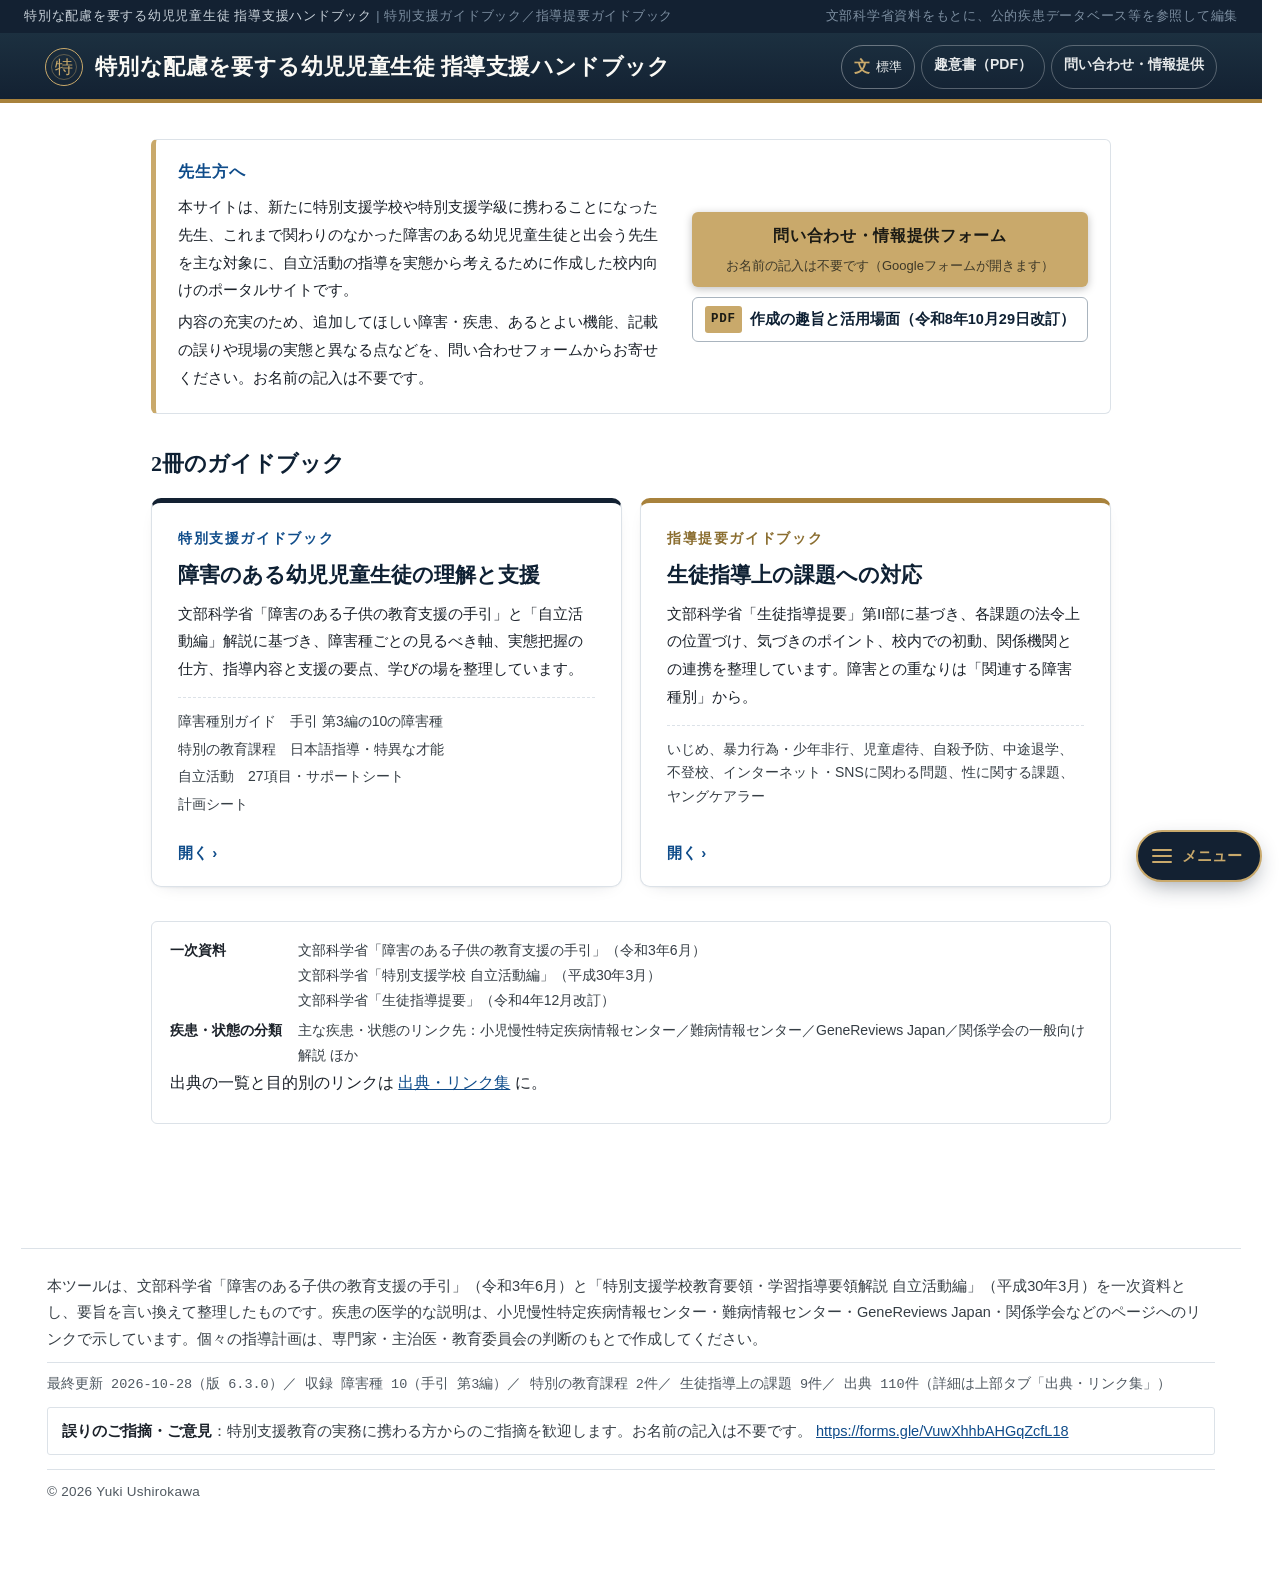
==== commit cffda3c6: "配布用の単一ファイルを再生成 [skip ci]" ====
--- a/tokushi-guidebook-standalone.html
+++ b/tokushi-guidebook-standalone.html
@@ -3043,7 +3043,7 @@
 
 <footer id="siteFooter"></footer>
 
-<script>window.__BUNDLE__={"meta":{"title":"特別な配慮を要する幼児児童生徒 指導支援ハンドブック","shortTitle":"配慮ハンドブック","version":"6.3.0","updated":"2026-10-28","copyright":"© 2026 Yuki Ushirokawa","disclaimer":{"short":"疾患の医学的な説明は公的な資料へのリンクで示し、疾患ごとの支援は載せていません。自立活動の項目は子どもの実態から選びます。","long":"本ツールは、文部科学省「障害のある子供の教育支援の手引」（令和3年6月）と「特別支援学校教育要領・学習指導要領解説 自立活動編」（平成30年3月）を一次資料とし、要旨を言い換えて整理したものです。疾患の医学的な説明は、小児慢性特定疾病情報センター・難病情報センター・GeneReviews Japan・関係学会などのページへのリンクで示しています。個々の指導計画は、専門家・主治医・教育委員会の判断のもとで作成してください。"},"feedback":{"label":"誤りのご指摘・ご意見","url":"https://forms.gle/VuwXhhbAHGqZcfL18","note":"特別支援教育の実務に携わる方からのご指摘を歓迎します。お名前の記入は不要です。","itemLabel":"この項目について指摘する"},"termMap":{"note":"本ツールの見出しは学校教育法および文部科学省の障害種別区分に従っています。医学的診断名（DSM-5-TR／ICD-11）とは以下のように対応します。","rows":[{"edu":"自閉症／高機能自閉症／アスペルガー症候群","med":"自閉スペクトラム症（ASD）に統合","memo":"「高機能自閉症」は文部科学省の平成15年定義には残るが、DSM-5（2013）で診断名としては廃止"},{"edu":"注意欠陥多動性障害（ADHD）","med":"注意欠如多動症（ADHD）","memo":"DSM-5-TR日本語版の訳語。診断書には「注意欠如多動症」と記載されることが多い"},{"edu":"学習障害（LD）","med":"限局性学習症（SLD）","memo":"教育上のLDは医学的なSLDより広い概念を含む"},{"edu":"情緒障害","med":"単一の診断名には対応しない","memo":"教育上の区分。選択性かん黙・不登校等を含む"},{"edu":"言語障害","med":"語音症・小児期発症流暢症 等","memo":"器質性・機能性の別により対応する診断名が異なる"},{"edu":"知的障害","med":"知的発達症（知的能力障害）","memo":"—"}]},"basisLabels":{"overview":{"mext":{"label":"文部科学省「教育支援の手引」に記載","tone":"ok"},"shouman":{"label":"小児慢性特定疾病 対象疾病","tone":"ok"},"nanbyou":{"label":"指定難病","tone":"ok"},"grj":{"label":"GeneReviews Japan 収録","tone":"ok"},"dsm-icd":{"label":"DSM-5-TR／ICD-11 の診断分類","tone":"ok"},"academic":{"label":"学会・国立研究機関の解説","tone":"ok"},"research":{"label":"研究段階の知見","tone":"warn"},"editorial":{"label":"公的な出典を特定できず","tone":"warn"}},"support":{"mext":{"label":"文部科学省「教育支援の手引」に記載","tone":"ok"},"editorial":{"label":"本ツールによる教育的整理","tone":"info"}},"intro":"各項目の①概要（医学的説明）は公的な資料に基づき、末尾の出典欄に資料名を示します。②個別に求められる支援は、その医学的特性を踏まえて本ツールが教育実務上まとめたもので、資料に直接の記載があるわけではありません。「公的な出典を特定できず」は誤りという意味ではなく、対応する公的分類が見当たらない類型であることを表します。"},"maintenance":{"_note":"改修中の箇所を「メンテナンス中」の案内で覆うスイッチ。各項目の on を true/false にするだけで切り替わる。label=呼び名、place=画面上の場所、scope=覆われる範囲（この3つは編集者向けのメモで画面には出ない）。title=案内の見出し、note=理由、until=再開の目安（この3つが画面に出る）。previewKey は覆いを外して確認する合言葉（URL末尾に ?preview=合言葉）","previewKey":"tokushi-preview-2026","site":{"on":false,"label":"サイト全体","place":"すべての画面（ホーム、両方の冊、出典・リンク集、サポートシート）","scope":"ヘッダーの名称・お知らせ枠・上段の切替は見えるが、中身はすべて案内に置き換わる。個別の5つのスイッチより優先","title":"ただいまメンテナンス中です","note":"内容の見直しと再構成を行っています。終わり次第、再開します。","until":"時期未定"},"support":{"on":false,"label":"自立活動サポートシート（AIと考える）","place":"上部タブ「自立活動 6区分27項目 一覧」→ 上部のカード → サポートシートのページ","scope":"ページ全体（入力欄と指示書の生成）","title":"自立活動サポートシートは整備中です","note":"内容を整えています。終わり次第、公開します。","until":"時期未定"},"jiritsu-block":{"on":true,"label":"障害種別ページの自立活動の欄","place":"上部タブ「障害種別ガイド」→ 各障害種のページ → 「自立活動」の欄","scope":"その欄だけ（教育的ニーズ・支援内容・学びの場は見える）","title":"自立活動の欄は整備中です","note":"自立活動編解説が障害種ごとに挙げている例に基づく内容へ、書き換えています。","until":"時期未定"},"curriculum":{"on":false,"label":"特別の教育課程（日本語指導・2E）","place":"特別支援ガイドブック → タブ「特別の教育課程」","scope":"タブ全体（一覧と2件のページ）","title":"特別の教育課程の節は整備中です","note":"日本語指導が必要な児童生徒と、特異な才能と障害を併せ有する幼児児童生徒（2E）について整理しています。校内での確認を経て公開します。","until":"時期未定"},"seito":{"on":false,"label":"指導提要ガイドブック（生徒指導上の課題）","place":"上段の切替「指導提要ガイドブック」","scope":"冊全体（課題の一覧と各ページ）","title":"指導提要ガイドブックは整備中です","note":"生徒指導提要（令和4年12月改訂）の第II部の各課題を整理しています。校内での確認を経て公開します。","until":"時期未定"},"links":{"on":false,"label":"目的別リンク（○○についてはここから）","place":"上部タブ「出典・リンク集」→ 上部の目的別リンク","scope":"目的別リンクの部分だけ（診断名の対応表と参照資料の一覧は見える）","title":"目的別リンクは整備中です","note":"「○○についてはここから」の目的別の案内を準備しています。診断名の対応表と参照資料の一覧は下にあります。","until":"時期未定"},"sheet2":{"on":true,"label":"計画シート（2階シート 試作）","place":"特別支援ガイドブック → タブ「計画シート」","scope":"タブ全体","title":"計画シートは整備中です","note":"通級・日本語指導・不登校・特異な才能の計画を一枚にまとめる様式を準備しています。校内での試行を経て公開します。","until":"時期未定"}},"notice":{"heading":"先生方へ","lines":["本サイトは、新たに特別支援学校や特別支援学級に携わることになった先生、これまで関わりのなかった障害のある幼児児童生徒と出会う先生を主な対象に、自立活動の指導を実態から考えるために作成した校内向けのポータルサイトです。","内容の充実のため、追加してほしい障害・疾患、あるとよい機能、記載の誤りや現場の実態と異なる点などを、問い合わせフォームからお寄せください。お名前の記入は不要です。"],"form":{"url":"https://forms.gle/VuwXhhbAHGqZcfL18","label":"問い合わせ・情報提供フォーム","sub":"お名前の記入は不要です（Googleフォームが開きます）"},"pdf":{"url":"https://backtree-create.github.io/tokushi_Guidebook/about.pdf","label":"作成の趣旨と活用場面（令和8年9月15日改訂）"},"intro":"2冊構成です。特別支援ガイドブックは障害種ごとの見るべき軸・実態把握の仕方・指導内容と支援の要点・学びの場を、指導提要ガイドブックは生徒指導上の課題を、文部科学省の手引・提要に基づいて整理しています。","primary":["文部科学省「障害のある子供の教育支援の手引」（令和3年6月）","文部科学省「特別支援学校 自立活動編」（平成30年3月）","文部科学省「生徒指導提要」（令和4年12月改訂）"],"classification":"主な疾患・状態のリンク先：小児慢性特定疾病情報センター／難病情報センター／GeneReviews Japan／関係学会の一般向け解説 ほか","supportForm":{"url":"","label":"自立活動サポートシート（校内様式・R8.3時点）","_note":"校内様式のWordファイルの置き場所（SharePoint等）のURLを入れると、サポートシートのページにリンクが出る。空なら出ない"}},"changelog":[{"date":"2026-10-28","summary":"版6.3.0。整備中だった画面（サポートシート・指導提要・特別の教育課程・目的別リンク）を端末の暗い配色で再精査。①本文の文字色が明るい配色の値で固定されていて暗い配色で切り替わらず、チェック項目の文字などが見えなかった不具合を修正（文字色を配色トークンに戻す）。入力欄のフォーカス時の白地、現在地の帯の白地、疾患の行の交互の地色も暗い配色に追従するように。②サポートシートの実態把握の項目は、補足文を入力欄の下に移し、見出しは1行に。欄の高さが揃い、3列の段組みがずれなくなった。構造化された項目がない欄の自由記述は「記入欄」の見出しに。③節の立ち上がりの保険（2秒後には必ず表示、印刷前にはすべて開く）と印刷用の調整。全画面を暗い・明るい両配色で機械的にコントラスト検査し、本文側に3:1未満の文字がないことを確認"},{"date":"2026-10-27","summary":"版6.2.4。Service Worker の事前キャッシュをブラウザのHTTPキャッシュを通さずに取り直すようにした（版を上げた直後に古い app.js を抱え込み、表示が変わらない不具合の対策）"},{"date":"2026-10-27","summary":"版6.2.3。フッター最下段に権利表示（meta.copyright）を追加"},{"date":"2026-10-27","summary":"版6.2.2。自動点検で404が続いた3件を差し替え・整理。GeneReviews Japan は公式ドメイン grj.umin.jp に（入口・一覧・個別疾患6ページの到達を確認）。発達障害教育推進センターはサイト改編後の「個に応じた指導・支援」（/support/individual/）に。文科省「合理的配慮」の例（別紙2）は移転先も同内容の文科省PDFも無く、ブラウザでは開けるため現行URLのまま、自動点検の手動確認済み一覧（linkcheck-known-ok.txt）に登録"},{"date":"2026-10-27","summary":"版6.2.1。文字サイズ切替（右上の「文」）の効きが弱く、見出しや札など固定pxの部品が変わらなかったため、本文側（索引と本文の領域）全体を 標準1.0／大1.15／特大1.32 で拡大する方式に変更。ヘッダーは拡大しない。PC幅・スマホ幅とも横はみ出しなし"},{"date":"2026-10-27","summary":"版6.2.0。公開に向けた総点検。①全41画面（10障害種・サポートシート×10・指導提要9・特別の教育課程2・自立活動・計画シート・出典・検索）をPC幅とスマホ幅で開き、エラー・崩れ・undefinedの混入なしを確認。コピー・欄に流し込む・計画シートへ送る・絞り込み・たたみ・文字サイズ切替の動作を確認。②外部リンク207件（出典110＋疾患等）の到達を確認。到達不可0件。移転2件（日本小児腎臓病学会の2資料を新ドメインに）、取り違え1件（レット症候群のリンク先を小児慢性特定疾病の別疾患から難病情報センター 指定難病156に）、公開終了1件（GMFCS日本語版PDF→原版配布元 CanChild に差替）。③整備中の覆いを外して公開：自立活動サポートシート、指導提要ガイドブック、特別の教育課程、目的別リンク。計画シートは試作のため覆いのまま。④ホームの「先生方へ」を公開用の文に（趣意書PDFは差し替えず現行のまま）。⑤READMEに運用手順（公開・更新・点検・整備中スイッチ）を追加。⑥GitHub Actions の月次リンク点検が学会・行政サイトの機械的アクセス拒否（403／429／503、ブラウザ以外への404）を切れと誤報していたため、link-check.yml を作り直し（ブラウザと同じUser-Agent、弾かれは別枠で報告、404／410／応答なしだけを切れと扱う）。更新検知で変化が出た7資料（GeneReviews Japan、横地分類、ILAE分類、血友病、小児CKD、Ross分類、ヤングケアラー）を確認し、いずれも版の変更なしとして checked を更新"},{"date":"2026-10-23","summary":"版6.1.0。読みやすさの仕掛け（中身は減らさない）。①右上の「文」で文字の大きさを 標準→大→特大 に切替（この端末だけに記憶、切替はなめらか）。②節の見出しを押すとたたむ／開く（高さの変化をアニメーション）。障害種別ページは帯の「すべてたたむ／開く」で一括。③障害種別ページで目次が画面から外れると、上に細い帯が出て今読んでいる節を番号で示す（押すとその節へ。閉じていれば開く）。④目次や帯から飛んだ先の見出しが一瞬光って目を導く。⑤主な疾患・状態に名前・原因の絞り込み欄（行は畳むだけで消さない）、行に交互の地色。⑥節は画面に入るときに静かに立ち上がる。動きを減らす設定では全部止める"},{"date":"2026-10-19","summary":"版6.0.0。視認性の底上げ（中身は減らさない）。20段階以上に散らばっていた文字の大きさを、本文16px／補助15px／注記14px／札13.5px／見出し19〜26pxの5段階に整理し、11〜13pxの小さな文字をなくした。薄い文字（--ink-faint / --ink-soft）を一段濃く、行間1.8、本文の行の長さは44字程度まで。節の間隔を広げ、見出しを一段大きく。札（軸の値・目次・タグ・整備中）と番号の円を一つの形に統一。見るべき軸は名前の列を広げて番号の下に落ちないように、主な疾患は群の見出しを帯にして名前を本文より大きく。索引ページの「INDEX」の飾り見出しを外し、ホームの冊カードの説明を現行の構成に合わせた。スマホ幅は一段小さい段階に切り替える"},{"date":"2026-10-14","summary":"版5.9.0。先生方の意見を受けて修正。①件数表示（障害種10・主な疾患103件）を索引・ホームの冊カード・障害種ページの見出し・フッターから外し、「10」は手引 第3編 Ⅰ〜Ⅹの障害種に対応している旨を添えて表示。②「手引 p.○」の参照を全10章の章PDF本文と照合し298件を訂正（実態把握の節を中心に1〜3ページのずれ、補聴の手段・用語など大きくずれていたものも）。リンクは章PDFの該当ページ（#page=）を直接開くようにした（sources.json の pdfFirstPage）。病弱・身体虚弱の p.201–216 は未照合。③「この障害種に固有の見方」の見出しを「押さえておきたい基礎知識」に改称"},{"date":"2026-10-13","summary":"版5.8.0。使用感の底上げ。落ち着いた雰囲気はそのままに、角（面10px・操作8px・札は丸）、影、応答の動きを揃えた。ヘッダーの面を軽く（上段の切替は丸札、下段のタブはなぞると金の下線）、左の索引は行を札にして今いる行が左から灯る、カードはなぞると浮く、障害種別ページの目次は読んでいる節の札が濃くなる、ボタン・入力は押した手応えとフォーカスの輪、コピーした知らせは札で出る（失敗は黄）、索引・ホームの札は画面切替で少しずつ立ち上がる、1画面分下がると「上に戻る」が出る。reduce-motion では全部止める"},{"date":"2026-10-08","summary":"版5.7.2。実態把握の欄名の見せ方を調整。④「学習や生活の中で見られる長所やよさ、課題等」は「見られる」の後で改行、⑤は画面上「本人・保護者の思いや願い」＋補足「○年後の姿を思い描いて」に。校内様式へ貼る用テキストと流し込みの欄名は様式どおりのまま（SP_FORM.disp / sub）"},{"date":"2026-10-08","summary":"版5.7.1。ホームではヘッダーのナビ（冊の切替・出典・リンク集）を出さない。ホームは画面内の冊カードと案内文で選ぶ"},{"date":"2026-10-08","summary":"版5.7.0。通常の学級ガイドブック（3冊目）をいったん取り外し、2冊構成に戻した。上段の切替・ホームの冊カード・#/tsujo の画面・tsujo.json・maintenance.tsujo を外し、#/tsujo 系のURLはホームに戻る。データと画面のコードは hold_tsujo として別に保管（再掲載は保留）。版5.6.x で追加した出典は出典・リンク集に残す"},{"date":"2026-10-08","summary":"版5.6.2。「明日からできる手立て」を、本ツールが書いた手立ての箇条書きから、国・研究機関・学会の資料への参考リンクに置き換えた。障害種ごとの資料（発達障害ナビポータル、発達障害教育推進センター、手引第3編の該当節、学校生活管理指導表、医療的ケア実施支援資料など）、つまずきの場面から探す資料（学習面・行動面・社会面）、どの障害種でも使う資料（通級の手引、合理的配慮の例、インクルDB）の3群。出典に通級の手引、合理的配慮の例（別紙2）、教育支援体制整備ガイドライン、発達障害教育推進センターを追加"},{"date":"2026-10-08","summary":"版5.6.1。ヘッダーを2段に整理。上段は3冊の切替と出典・リンク集、下段は今いる冊のタブだけを表示（他の冊のタブは出さない）。ホームでは下段を出さない"},{"date":"2026-10-08","summary":"版5.6.0。3冊目「通常の学級ガイドブック」を追加（上段の切替に「通常の学級」、タブは「気になる」チェック／明日からできる手立て／合意形成の手順。データは tsujo.json）。「気になる」チェックは手引の困難のサインを15領域・58項目のチェック式にし、印の多い領域から障害種ページと手立てへ案内、校内委員会への相談用テキストをコピーできる（印はページ内のみ）。明日からできる手立ては10区分それぞれを教材・情報／指示・説明／座席・環境／課題・評価／連携の5場面で整理。合意形成の手順は手引 第1編、文部科学省対応指針の改正通知（令和6年1月）、内閣府リーフレットに基づく6段階。整備中の覆い（maintenance.tsujo）を付けて公開。style.css で未定義だった --gold を --gold-line に修正"},{"date":"2026-10-08","summary":"版5.5.1。「見るべき軸」のレイアウトを、左に軸名、右に区分（横並び）と支援上の意味、の行に変更。カードの枠をやめ区切り線に"},{"date":"2026-10-08","summary":"版5.5.0。障害種別ページの見やすさを改善。節の見出しを大きくし余白で区切る／目次を番号付きにして画面上部に固定／「見るべき軸」を表からカード（左に区分、右に支援上の意味）に／主な疾患・状態を枠の重なりから区切り線の一覧に変え、リンクを右側に寄せて発行元の行を削除／「手引 p.○」の印を枠なしの薄い文字に"},{"date":"2026-10-08","summary":"版5.4.1。出典・リンク集と障害種別索引の末尾にあった免責文を削除（フッターと同じ文が二重に出ていた）。免責文そのものも短く書き直した"},{"date":"2026-10-07","summary":"版5.4.0。出典・リンク集を刷新。参照資料の一覧を「文部科学省の手引・解説・資料／法令・通知／関係省庁・国の機関／医療／学校保健の様式／診断分類」の群に分け、列を「資料・発行・版・時点・確認日」の4列に固定幅で揃えた。「常に最新を参照」「特定版の固定引用」の更新方針の表示と一覧URLの行を廃止し、確認日だけを表示。資料の補足（note）は読み手向けの一言に書き直し、編集者向けのメモは editorNote に退避（画面には出ない）。診断名の対応表も列幅を固定"},{"date":"2026-10-07","summary":"版5.3.4。障害種別ページとサポートシートの説明文を全体に見直し、編集方針の断り書き（「公的な資料で確認できるものだけ」「疾患ごとの支援は書きません」「学齢期に多いものから」「自立活動の項目との対応付けはしません」「疾患名や氏名は渡しません」など）を削除。各節の導入文は、読み手が何を得られるかだけを書く形に統一"},{"date":"2026-10-07","summary":"版5.3.3。サポートシートの項目名・選択肢・見出しから括弧書きの説明を減らした。説明は小さな補足（hint）に移すか削除。「（未選択）」は「—」、「手元にある（AIに求められたら内容を伝える）」は「手元にある」、「（任意）」は補足表示に"},{"date":"2026-10-06","summary":"版5.3.2。画像の取り込み（ページ内に置く・コピー・保存）を廃止。AIに自動で渡せないため。検査結果などの資料は「なし・未確認／手元にある」の有無だけを選び、手元にある場合は指示書に一覧が入り、AIが必要な時点で内容（数値や所見）を教えるよう求める形に統一"},{"date":"2026-10-06","summary":"版5.3.1。画像の項目に有無の選択（なし・未確認／手元にある（AIに求められたら渡す）／ここに取り込む）を追加。「手元にある」を選ぶと、指示書に「手元にある資料（まだ渡していません）」の一覧が入り、AIは必要になった時点で画像を貼るよう求め、貼られるまで中身を推測せず、貼られたら読み取りを要約して確認してから進む"},{"date":"2026-10-06","summary":"版5.3.0。自立活動サポートシートの①実態把握を、障害種ごとの独立した項目で入力できるようにした（各区分の json の fields。選択式・数値・文字・チェック・画像）。校内様式の5欄ごとに項目を置き、末尾に補足の自由記述。入力した項目は「項目：値」の行として指示書・校内様式へ貼る用テキスト・計画シートに入る。検査結果などの画像をページ内に取り込め（送信・保存はしない。長辺1600pxに縮小）、指示書に「添付する画像」の一覧と読み取りの指示が入る。画像は「コピー」（クリップボード）か「保存」でAIに添付する。氏名・生年月日が写っていないか確かめる注意書きを追加。版5.2.0の「観点を下書きとして欄に入れる」ボタンは項目に置き換えて廃止"},{"date":"2026-10-06","summary":"版5.2.0。自立活動サポートシートが障害種の観点を受け取ったとき、中身がその障害種に合わせて切り替わるようにした。「今、困っていること」「特に相談したいこと」の例文が障害種ごとに変わる／①の5欄に「観点を下書きとして欄に入れる」ボタン（空いている欄に「・観点：」の形で入る）／②の上に、手引がその障害種について挙げている指導内容を参考として折りたたみで表示／指示書にも同じ指導内容を「参考」として同梱（項目の選定は①〜④の実態からと明記）／観点を持つときは詳しい欄を最初から開く。障害種→項目の対応表は引き続き持たない"},{"date":"2026-10-06","summary":"版5.1.1。障害種別索引の説明文を版5.0の構成に合わせて書き直し、「自立活動 項目数」の数字と、自立活動の項目を疾患から引かない旨の断り書きを削除（各ページの指導内容の節からも同じ断り書きを外した。手順はサポートシート側で示す）"},{"date":"2026-10-06","summary":"版5.1.0。残り7区分（知的障害・病弱・身体虚弱・言語障害・自閉症・情緒障害・学習障害・ADHD）も版5.0の型へ移行し、10区分すべてが「見るべき軸」「実態把握の仕方（校内様式の5欄）」「固有の見方」「指導内容と支援の要点」「学びの場」「主な疾患・状態」「用語」「出典」の構成になった。旧型の疾患データ（495件）は廃止し、主な疾患・状態は公的資料で確認できる103件に。言語・LD・ADHDは疾患一覧を持たず、状態は軸の表に置く。疾患の並びは50音順ではなく、手引の記載と学齢期の頻度を踏まえて主要なものから（視覚障害の先頭は未熟児網膜症・網膜色素変性症）。実態把握の見出しの番号の円が横に伸びる不具合を修正。サポートシートの観点のプルダウンは10区分すべてが選べる。出典に日本形成外科学会（口唇裂・口蓋裂）を追加。免責の文言を版5.0の構成に合わせて書き直し"},{"date":"2026-10-06","summary":"版5.0.0。障害種別ページを作り替える第1段（聴覚障害・視覚障害・肢体不自由）。文部科学省「障害のある子供の教育支援の手引」第3編の各章を読み込み、「見るべき軸」（聴覚＝部位・程度・聴力型・時期・原因、視覚＝視力・視野・光覚・その他の視機能・眼疾患、肢体＝起因疾患・進行性・運動と姿勢・病型と随伴障害・医療的ケア）、校内様式の5欄に対応させた「実態把握の仕方」、障害種に固有の見方、指導内容と支援の要点、学びの場、主な疾患・状態、用語、出典の順に組み直した。疾患ごとの「個別に求められる支援」（本ツールの編集）は廃止し、疾患は手引が挙げるものを中心に公的な医学資料へのリンクで確認できるものだけに絞った（聴覚29→22件、視覚66→16件、肢体57→17件）。各ページの「この子の支援を考える」から、自立活動サポートシートがその障害種の実態把握の観点を持った状態で開く（#/jiritsu/support?cat=障害種）。サポートシート側は観点のプルダウン、5欄のプレースホルダー、指示書への観点の同梱、計画シートへの障害種名の受け渡しを追加。残り7区分は旧型のまま（順次移行）。出典に日本耳鼻咽喉科頭頸部外科学会（子どもの病気、小児難聴診療の手引き）、日本整形外科学会、日本小児神経学会、聴覚障害教育の手引、点字学習指導の手引、医療的ケア実施支援資料を追加"},{"date":"2026-10-01","summary":"版4.6.0。自立活動サポートシートに校種の選択（幼稚部・小学部・中学部／高等部）を追加。高等部を選ぶと、根拠を「特別支援学校高等部学習指導要領（平成31年2月告示）第6章」と「解説 総則等編（高等部）第9章 自立活動」に切り替え、卒業後の生活を見据えた観点（自己理解・自己選択・援助要請、進路・職業教育との関連）をAIへの指示に加える。出典に総則等編（高等部）と学習指導要領等の入口ページを登録し、一覧タブ・リンク集にも掲載"},{"date":"2026-09-30","summary":"版4.5.1。自立活動タブのサポートシートのカードで、「整備中」の印だけ文字色と大きさが他と違っていた（カード内の説明文用の指定が印にも効いていた）のを揃えた"},{"date":"2026-09-30","summary":"版4.5.0。自立活動サポートシートを校内様式（R8.3時点）に合わせた。①実態把握の欄を様式と同じ5欄（障害の状態／発達や経験の程度／興味・関心等／学習や生活の中で見られる長所やよさ、課題等／思いや願い（○○年後をイメージする姿））に。AIには最後に「＜自立活動サポートシート（校内様式 R8.3時点）＞【欄名】…」の形式で出すよう指示し、貼り付けると①の欄に流し込める。「校内様式へ貼る用テキストをコピー」を追加。計画シートへの受け渡しも新しい欄に対応。様式ファイルのURLは meta.json の notice.supportForm に入れるとリンクが出る"},{"date":"2026-09-28","summary":"版4.4.10。本文の「子供」を「子ども」に統一（文部科学省の資料名「障害のある子供の教育支援の手引」「子供に伝えたい自殺予防」などの固有名と「」内の引用は原文のまま）。自立活動タブのサポートシートのカードで「整備中」の印だけ書体が違っていたのを揃えた"},{"date":"2026-09-28","summary":"版4.4.9。ダークモードの視認性を改善。青の強調色を明るく（#7db3e8→#a6cdf5）、濃紺で塗っていた選択中の状態（索引・メニューの項目・障害種別のボタン）を金色に、入口カードの上縁や見出しの小さな青も明るい青に"},{"date":"2026-09-26","summary":"版4.4.8。サポートシートと計画シートを連携。サポートシートの指示書は最後に計画シートへ貼り戻せる形式（【個別シート：通級による指導】■ 欄名）を出すよう指示し、サポートシートに「計画シート（通級の欄）へ送る」を追加（AIの回答を貼れば欄に流し込み、貼らなければ困りごとと①〜④を送る。共通シートの実態・得意・校種も補う）。計画シートの通級の欄に「サポートシートで項目を考える」を追加（実態と課題を持って行く）"},{"date":"2026-09-26","summary":"版4.4.7。名称と本文の「児童生徒」を「幼児児童生徒」に改めた（法令・通知・様式の名称と「」で引用した語は原文のまま）。全体のホームで2冊のカードと一次資料の欄の間に余白を追加"},{"date":"2026-09-26","summary":"版4.4.6。全体のホームから、2冊の行き来の説明文と、フッターと重複していた免責文を削除"},{"date":"2026-09-26","summary":"版4.4.5。全体のホーム(#/)を新設。「先生方へ」のお知らせ、2冊への入口カード（特別支援ガイドブック／指導提要ガイドブック）、一次資料を置き、ここから2冊に分岐する。障害種別の索引は特別支援ガイドブックのホーム(#/guide)へ。名称・ホームボタンは全体のホームに戻る"},{"date":"2026-09-26","summary":"版4.4.4。上の帯の「特別支援」「指導提要」をタブより一回り大きくして冊の切替と分かるようにした。メニューの中身を今いる冊に合わせた：指導提要側では「生徒指導上の課題へ」（9件の小さなボタン）と、計画シート・出典、特別支援側への入口。特別支援側では「障害種別へ」、道具、指導提要側への入口"},{"date":"2026-09-26","summary":"版4.4.3。画面構成を版4.4.1の形（上に名称の帯と冊・タブの帯、左に障害種別の索引、右下にメニュー）へ戻し、メニューの中身を作り直した。上の帯にある冊とタブは繰り返さず、「このページの中」（本文の見出しから自動で拾ったジャンプ）、「障害種別へ」（10区分の小さなボタン）、「道具」（サポートシート・計画シート・出典）、「操作」（先頭へ・ホーム・問い合わせ）を置く。本文の読み幅を整えた"},{"date":"2026-09-26","summary":"版4.4.2。画面全体を再構成。上は名称と2つのリンクだけの細い帯、左は目次（特別支援ガイドブック：障害種別ガイド〈その下に10区分の索引と検索〉／特別の教育課程／自立活動／計画シート、指導提要ガイドブック：生徒指導上の課題、共通：出典・リンク集）、右が本文。目次は常に見え、本文は読み幅を制限。スマホでは目次を左からせり出す形にし、右下の三本線ボタンで開閉。ホームのお知らせは白地に"},{"date":"2026-09-26","summary":"版4.4.1。右下の「メニュー」を三本線の形にし、開くと×に変わる。パネルは右下から広がって項目が上から順に現れ、項目を押すと短く光って他が薄くなってから閉じる。ホバーで左に印が伸びる。スマホは下からせり上がる。動きを減らす設定（prefers-reduced-motion）では無効"},{"date":"2026-09-26","summary":"版4.4.0。ヘッダーを2段（名称＋趣意書・問い合わせのリンク／2冊とタブを1本の帯）に圧縮。「先生方へ」のお知らせ、2冊の説明、一次資料はホームの本文の先頭へ移動（文面は meta.json の notice で編集）。右下のボタンを「メニュー」に変え、押すとホーム・両冊のタブ・出典が並ぶパネルが開く（外側かEscで閉じる。スマホでは下から出る）"},{"date":"2026-09-26","summary":"版4.3.3。全体の読みやすさを調整。行間・本文の余白・節の間隔を広げ、見出しと本文の文字を少し大きく、囲みの線と影を減らして余白で区切る形に。ヘッダーの一次資料欄は右の列をやめて名称の下に1行で。索引・疾患の行・カード・表の余白を広げた"},{"date":"2026-09-25","summary":"版4.3.2。2階シートを自立活動タブから切り離し、特別支援ガイドブックの新タブ「計画シート」(#/plan)へ。自立活動タブは27項目一覧とサポートシート（項目を選ぶ道具）だけに。計画シートは「該当する特例を選ぶ」まで入力欄を出さない形にし、通級の欄からサポートシートへ、サポートシートの末尾から計画シートへ相互リンク。旧URL #/jiritsu/sheet2 は転送"},{"date":"2026-09-25","summary":"版4.3.1。2階シートに「AIと考える」を追加。困っていることを一言書くと、Copilot／Gemini 向けの指示書（AIは1回1問で聞き出し、共通シート→個別シートの順に整理し、貼り戻せる形式で出力）ができる。AIの回答を貼り付けると欄に流し込める（■ 欄名／内容 の形式を読み取り、上書きは確認付き）。通級を選ぶと27項目の正式名称を同梱"},{"date":"2026-09-25","summary":"版4.3.0。「2階シート（試作）」(#/jiritsu/sheet2)を新設。通級・日本語指導・不登校・特異な才能の各特例の計画を、共通シート＋特例ごとの個別シート（タブ切替）で入力し、印刷（PDF）とWord貼り付け用テキストに出す。各個別シートの欄は既存の様式・記載項目（自立活動編解説、日本語指導の個別の指導計画作成参考資料、児童生徒理解・支援シート、WG取りまとめ案の記載項目例）に基づく。国の参考様式の公表後に欄を合わせ直す前提。氏名は扱わず、入力は送信・保存しない。整備中の覆い（sheet2）を追加"},{"date":"2026-09-25","summary":"版4.2.9。指導提要ガイドブック・特別の教育課程の各ページの読みやすさを改善。ページ内の目次チップを追加、箇条書きの1文目を太字にして拾い読みできるように、行間・余白と最大行長を調整、法令・通知の根拠（公的な位置づけ）を末尾の折り畳みに移動"},{"date":"2026-09-25","summary":"版4.2.8。出典の監視を整理。一般向け解説ポータル5件（目の病気・代表的な病気・こころの情報サイト・発達障害ナビポータル・インクルDB）に watch: quiet を付け、月次の変化検出では台帳に記録するだけで Issue に載せず、年次の棚卸しに一覧する。版という概念のない常時更新ページ29件に kind: portal を付け、年次の「版の記載がないもの」から除外。版のあるガイドライン7件に edition を追加。source-watch.yml と annual-review.yml を更新"},{"date":"2026-09-25","summary":"版4.2.7。リンク切れ検出への対応：東京大学IRCNのプレスリリースは論文DOI（eNeuro 2023）に、血友病のガイドラインPDF（移動）は小児慢性特定疾病の疾患概要に差し替え。Mindsは自動検査に応答しないため一覧URLから外した。出典の一覧ページの変化検出（11件）は、新版の公表ではなくページ側の更新と判断し、確認日を更新"},{"date":"2026-09-25","summary":"版4.2.6。疾患の詳細で、①概要（医学的説明）②個別に求められる支援 ③程度別の支援 の各見出しに①②③の印を付け、末尾の「出典」欄を同じ番号の2列（項目名／出典と資料）で並べる形に改めた。②が本ツールの整理であることを一文で明記"},{"date":"2026-09-15","summary":"版4.2.5。趣意書（about.pdf）を改訂。新名称と2冊構成、廃止した対応付け・逆引きに代えてサポートシート、見立ての切り分けと気づき・初動の活用例、検索避けの案内を反映。ヘッダーのリンク文言を「令和8年10月29日改訂」に"},{"date":"2026-09-15","summary":"版4.2.4。画面の文言を再精査。版番号・内部の仕組み・変更の経緯など読む人に不要な説明（出典・リンク集の管理方法、自立活動の対応付けを廃止した経緯、旧タブからの移動の履歴、カードの件数表示）を削除し、使い方の説明だけを残した。メンテナンス中の案内も簡潔に"},{"date":"2026-09-14","summary":"版4.2.3。リンク切れ検出（Issue #4）への対応：GeneReviews Japan の移転先（plaza.umin.ac.jp/~grj/）へ更新、小児腎臓病学会のPDFは到達を再確認し一覧URLをMindsに変更。画面移動のスクロールを見直し：最上部には戻さず、別画面へ移ったときは本文の先頭（スマホの障害種別ページは本文）まで、疾患を開いたときは動かさず画面外なら最小限だけ寄せる、戻る／進むは離れたときの位置に戻す"},{"date":"2026-09-14","summary":"版4.2.2。メンテナンス中スイッチに「サイト全体」（maintenance.site）を追加。on にするとすべての画面が案内に置き換わる（プレビューの合言葉は有効）"},{"date":"2026-09-14","summary":"版4.2.1。自立活動サポートシートを作り直し。入力は「今、困っていること」1つに絞り、①実態把握〜④指導目標はAIが1回1問で聞き出す指示書に変更（分からない事項は「確認すべき点」に残す）。従来の①〜④の欄は「書けるところまで書いておく（任意）」として折り畳みに"},{"date":"2026-09-14","summary":"版4.2.0。指導提要ガイドブックに 暴力行為・少年非行（第5・6章）、中途退学（第9章）、インターネット・SNS（第11章）、性に関する課題（第12章）の4件を追加し、第II部の10章を全て反映（9件）。出典8件を登録"},{"date":"2026-09-14","summary":"版4.1.0。指導提要ガイドブックに いじめ（第4章）・児童虐待（第7章）・自殺予防（第8章）の3件を追加（出典16件を登録。虐待対応の手引き 令和8年5月第二次改訂版、改正自殺対策基本法 令和8年4月施行、いじめ重大化防止の留意事項集 令和7年11月を反映）。ヘッダーの名称が長くなって一次資料欄が下に落ちていた崩れを修正"},{"date":"2026-09-14","summary":"版4.0.0。名称を「特別な配慮を要する児童生徒 指導支援ハンドブック」に改め、その中に「特別支援ガイドブック」（障害種別・特別の教育課程・自立活動）と「指導提要ガイドブック」（生徒指導提要 第II部の課題）の2冊を置く2段構成にした。旧「配慮を要する背景」は解体し、日本語指導・2Eを特別支援側の「特別の教育課程」（curriculum.json）へ、ヤングケアラーを指導提要側（seito.json、第13章）へ振り分け。障害種別ページに「関連する生徒指導上の課題・特別の教育課程」を自動表示（指導提要側の関連情報を逆引き）。指導提要側の各課題からサポートシートへの導線。旧URL #/haikei/* は転送"},{"date":"2026-09-14","summary":"版3.2.4。meta.json の maintenance の各項目に呼び名・画面上の場所・覆われる範囲のメモ（label/place/scope）を持たせ、どのキーがどこに対応するか分かるようにした。画面側の表示は従来どおり（見出し・理由・目安のみ）"},{"date":"2026-09-14","summary":"版3.2.3。検索避けを追加（robots.txt で全体のクロール拒否、index.html と単一ファイル版に noindex/nofollow/noarchive）。validate が両方を検査"},{"date":"2026-09-14","summary":"版3.2.2。メンテナンス中の覆いを外して確認するプレビュー（?preview=合言葉、meta.json の maintenance.previewKey）を追加。配慮を要する背景・生徒指導上の課題・目的別リンクも整備中表示にした（5か所すべて on）"},{"date":"2026-09-14","summary":"版3.2.1。改修中の箇所を「メンテナンス中」の案内で覆うスイッチ(meta.json の maintenance)を追加。サポートシートと障害種別ページの自立活動の欄を整備中表示にした"},{"date":"2026-09-14","summary":"版3.2.0。疾患・障害種ごとの自立活動の項目候補(全件が根拠のない編集整理)を廃止し、データからも削除。代わりに「自立活動サポートシートをAIと考える」(#/jiritsu/support)を新設。解説の手順(①実態把握〜④指導目標を教員が記入、⑤項目の選定〜⑦指導内容をAIと)に沿った入力欄から、Copilot用・Gemini用の指示書を生成。AIの役割は問い返す人。氏名は扱わず、入力は送信・保存しない。シート（案）の表示・印刷は見送り（指示書の生成のみ）"},{"date":"2026-09-14","summary":"版3.1.0。「診断名・出典」タブを「出典・リンク集」に改め、目的別のリンク集(links.json、10群)を上部に追加。行は大きく押しやすい形にし、本ツール内のページへの導線も併記。文中のリンクに太めの下線と外部リンクの印(↗)を付けた。インクルDB(国立特別支援教育総合研究所)を出典に追加"},{"date":"2026-09-14","summary":"版3.0.0。不登校を障害種別ガイドから外し、生徒指導提要を一次資料とする新タブ「生徒指導上の課題」(seito.json)に書き直した(自立活動との対応付けと未確認の19類型は廃止。旧URL #/c/futoukou は転送)。「項目→疾患」の逆引き(#/jiritsu/区分/項目)を廃止。自立活動の対応付けに「編集整理」バッジと選定手順(実態把握→課題の整理→項目の選定→指導内容)を表示。区分は10、疾患・状態は495件"},{"date":"2026-09-14","summary":"タブ「配慮を要する背景」を新設。日本語指導が必要な児童生徒・特異な才能と障害を併せ有する児童生徒（2E）・ヤングケアラーの3件（haikei.json）。自立活動とは対応付けず、関連する障害種別へ内部リンク。出典11件を追加し、validate.mjsに専用の検査を追加"},{"date":"2026-09-08","summary":"ヘッダーに「先生方へ」の枠（作成の趣旨、問い合わせ・情報提供フォーム、趣意書PDFへのリンク）を追加"},{"date":"2026-08-26","summary":"学校生活管理指導表の対象疾患27件に印を付けた。様式に根拠のある範囲（心疾患・腎疾患・糖尿病・アレルギー6疾患）に限定"},{"date":"2026-08-26","summary":"学校教育法施行令第22条の3の条文を収録。程度別支援に尺度の明示を必須化し、GMFCSを5段階・脳性まひ全病型に。根拠のない2件を削除"},{"date":"2026-08-26","summary":"「学びの場から探す」の逆引き画面を削除。各障害種ページ内の学びの場欄はそのまま"},{"date":"2026-08-25","summary":"配色を白地・濃紺・藍で組み直した。生成りの地と金の差し色をやめ、本文コントラストを18:1に。役割ごとの下限をvalidate.mjsで固定"},{"date":"2026-08-25","summary":"URLに現在地を持たせ戻るボタンを有効化。自立活動からの逆引き、学びの場から探す、支援内容までの検索、印刷用体裁、暗い配色、指摘フォームへの導線を追加"},{"date":"2026-08-25","summary":"ヘッダーの説明文をクリックしてもホームに戻ってしまう問題を修正。操作対象を紋章とタイトルに限定"},{"date":"2026-08-25","summary":"視認性を調整。薄すぎた文字色をコントラスト比4.5以上に補正し、11px未満の文字を底上げ。validate.mjsで再発を検査"},{"date":"2026-08-25","summary":"疾患514件の医学的説明について出典を特定し、区分と出典元を各項目に表示。公的疾患DB・学会・国立研究機関の情報源9件を出典レジストリに追加"},{"date":"2026-08-25","summary":"データをJSONに分離。出典レジストリと出典区分バッジを追加。特別支援教育資料を令和6年度版に更新。Service Workerをネットワーク優先に修正"}]},"sources":[{"id":"tebiki","title":"障害のある子供の教育支援の手引～子供たち一人一人の教育的ニーズを踏まえた学びの充実に向けて～","publisher":"文部科学省","edition":"令和3年6月","url":"https://www.mext.go.jp/a_menu/shotou/tokubetu/material/1340250_00004.htm","indexUrl":"https://www.mext.go.jp/a_menu/shotou/tokubetu/material/1340250.htm","policy":"pinned","checked":"2026-08-25","group":"mext","editorNote":"本ツールの障害種別ページ（教育的ニーズ・指導内容・合理的配慮・学びの場）の一次資料","note":"障害種別ページの一次資料。第1〜2編が総論、第3編が障害種別"},{"id":"tebiki-3-visual","title":"同 第3編 Ⅰ 視覚障害","publisher":"文部科学省","edition":"令和3年6月","url":"https://www.mext.go.jp/content/20211014-mxt_tokubetu02-000018454_05.pdf","policy":"pinned","checked":"2026-10-14","group":"mext","pdfFirstPage":60,"note":"ページ参照（手引 p.○）は手引全体の通しページ。リンクはこのPDFの該当ページを開く（このPDFは p.60 から）"},{"id":"tebiki-3-hearing","title":"同 第3編 Ⅱ 聴覚障害","publisher":"文部科学省","edition":"令和3年6月","url":"https://www.mext.go.jp/content/20211014-mxt_tokubetu02-000018454_06.pdf","policy":"pinned","checked":"2026-10-14","group":"mext","pdfFirstPage":89,"note":"ページ参照（手引 p.○）は手引全体の通しページ。リンクはこのPDFの該当ページを開く（このPDFは p.89 から）"},{"id":"tebiki-3-intellectual","title":"同 第3編 Ⅲ 知的障害","publisher":"文部科学省","edition":"令和3年6月","url":"https://www.mext.go.jp/content/20211014-mxt_tokubetu02-000018454_07.pdf","policy":"pinned","checked":"2026-10-14","group":"mext","pdfFirstPage":120,"note":"ページ参照（手引 p.○）は手引全体の通しページ。リンクはこのPDFの該当ページを開く（このPDFは p.120 から）"},{"id":"tebiki-3-physical","title":"同 第3編 Ⅳ 肢体不自由","publisher":"文部科学省","edition":"令和3年6月","url":"https://www.mext.go.jp/content/20211014-mxt_tokubetu02-000018454_08.pdf","policy":"pinned","checked":"2026-10-14","group":"mext","pdfFirstPage":143,"note":"ページ参照（手引 p.○）は手引全体の通しページ。リンクはこのPDFの該当ページを開く（このPDFは p.143 から）"},{"id":"tebiki-3-health","title":"同 第3編 Ⅴ 病弱・身体虚弱","publisher":"文部科学省","edition":"令和3年6月","url":"https://www.mext.go.jp/content/20211014-mxt_tokubetu02-000018454_09.pdf","policy":"pinned","checked":"2026-10-14","group":"mext","pdfFirstPage":172,"note":"ページ参照（手引 p.○）は手引全体の通しページ。リンクはこのPDFの該当ページを開く（このPDFは p.172 から）"},{"id":"tebiki-3-language","title":"同 第3編 Ⅵ 言語障害","publisher":"文部科学省","edition":"令和3年6月","url":"https://www.mext.go.jp/content/20211014-mxt_tokubetu02-000018454_10.pdf","policy":"pinned","checked":"2026-10-14","group":"mext","pdfFirstPage":217,"note":"ページ参照（手引 p.○）は手引全体の通しページ。リンクはこのPDFの該当ページを開く（このPDFは p.217 から）"},{"id":"tebiki-3-autism","title":"同 第3編 Ⅶ 自閉症","publisher":"文部科学省","edition":"令和3年6月","url":"https://www.mext.go.jp/content/20211014-mxt_tokubetu02-000018454_11.pdf","policy":"pinned","checked":"2026-10-14","group":"mext","pdfFirstPage":243,"note":"ページ参照（手引 p.○）は手引全体の通しページ。リンクはこのPDFの該当ページを開く（このPDFは p.243 から）"},{"id":"tebiki-3-emotional","title":"同 第3編 Ⅷ 情緒障害","publisher":"文部科学省","edition":"令和3年6月","url":"https://www.mext.go.jp/content/20211014-mxt_tokubetu02-000018454_12.pdf","policy":"pinned","checked":"2026-10-14","group":"mext","pdfFirstPage":266,"note":"ページ参照（手引 p.○）は手引全体の通しページ。リンクはこのPDFの該当ページを開く（このPDFは p.266 から）"},{"id":"tebiki-3-ld","title":"同 第3編 Ⅸ 学習障害","publisher":"文部科学省","edition":"令和3年6月","url":"https://www.mext.go.jp/content/20211014-mxt_tokubetu02-000018454_13.pdf","policy":"pinned","checked":"2026-10-14","group":"mext","pdfFirstPage":285,"note":"ページ参照（手引 p.○）は手引全体の通しページ。リンクはこのPDFの該当ページを開く（このPDFは p.285 から）"},{"id":"tebiki-3-adhd","title":"同 第3編 Ⅹ 注意欠陥多動性障害","publisher":"文部科学省","edition":"令和3年6月","url":"https://www.mext.go.jp/content/20211014-mxt_tokubetu02-000018454_14.pdf","policy":"pinned","checked":"2026-10-14","group":"mext","pdfFirstPage":306,"note":"ページ参照（手引 p.○）は手引全体の通しページ。リンクはこのPDFの該当ページを開く（このPDFは p.306 から）"},{"id":"jiritsu-kaisetsu","title":"特別支援学校教育要領・学習指導要領解説 自立活動編（幼稚部・小学部・中学部）","publisher":"文部科学省","edition":"平成30年3月","url":"https://www.mext.go.jp/component/a_menu/education/micro_detail/__icsFiles/afieldfile/2019/02/04/1399950_5.pdf","policy":"pinned","checked":"2026-08-25","group":"mext","editorNote":"自立活動 6区分27項目の根拠","note":"自立活動 6区分27項目と、実態把握から指導内容に至る手順"},{"id":"mext-tokubetsu-main","title":"特別支援教育に関する最近の主な動向","publisher":"文部科学省","url":"https://www.mext.go.jp/a_menu/shotou/tokubetu/main.htm","policy":"latest","checked":"2026-08-25","kind":"portal","group":"mext"},{"id":"mext-tokubetsu-genjo","title":"特別支援教育の現状","publisher":"文部科学省","url":"https://www.mext.go.jp/a_menu/shotou/tokubetu/002.htm","policy":"latest","checked":"2026-08-25","kind":"portal","group":"mext"},{"id":"mext-shiryo","title":"特別支援教育資料","publisher":"文部科学省","edition":"令和6年度","url":"https://www.mext.go.jp/a_menu/shotou/tokubetu/material/1406456_00013.htm","indexUrl":"https://www.mext.go.jp/a_menu/shotou/tokubetu/1343888.htm","policy":"latest","review":"毎年3月","checked":"2026-08-25","group":"mext","editorNote":"年度版。旧年度ページも残るためリンクチェックでは陳腐化を検出できない","note":"年度版の統計資料"},{"id":"shouman","title":"小児慢性特定疾病情報センター 対象疾病","publisher":"国立成育医療研究センター","edition":"令和7年4月1日改正時点 16疾患群801疾病","url":"https://www.shouman.jp/disease/","indexUrl":"https://www.shouman.jp/disease/search/group/list/01/悪性新生物","policy":"latest","review":"告示改正のたび","checked":"2026-08-25","group":"medical","editorNote":"16疾患群別の一覧から各疾患へ。個別ページは /disease/details/\u003c群>_\u003c大分類>_\u003c番号>/ 形式。疾病数は2015年704→2018年756→2021年788→2025年801と増加しており、数値には必ず時点を付す","note":"小児慢性特定疾病の疾患ごとの概要と診断の手引き"},{"id":"nanbyou","title":"難病情報センター","publisher":"公益財団法人 難病医学研究財団","url":"https://www.nanbyou.or.jp/","policy":"latest","checked":"2026-08-25","indexUrl":"https://www.nanbyou.or.jp/entry/5461","kind":"portal","group":"medical","editorNote":"五十音別の指定難病一覧（あ行〜ら行の9ページ）から各疾患へ。告示番号付き","note":"指定難病の一般向け解説（告示番号付き）"},{"id":"grj","title":"GeneReviews Japan（日本語版）","publisher":"GeneReviews Japan","url":"https://grj.umin.jp/begin.html","policy":"latest","checked":"2026-10-27","indexUrl":"https://grj.umin.jp/list.html","kind":"portal","group":"medical","editorNote":"2026-10-27 入口を公式ドメイン grj.umin.jp に戻した（plaza.umin.ac.jp/~grj/ は同内容のミラーだが、自動点検から404が返り続けたため）。個別疾患ページは https://grj.umin.jp/grj/\u003c略号>.htm で到達を確認（usher1、LCA-EOSRD）。一覧は list.html","note":"遺伝性疾患の解説の日本語版。入口ページで「承諾する」を押すと病名の一覧へ"},{"id":"mext-futoukou-tsuchi-r1","title":"不登校児童生徒への支援の在り方について（通知）","publisher":"文部科学省","edition":"令和元年10月25日","url":"https://www.mext.go.jp/a_menu/shotou/seitoshidou/1422155.htm","policy":"pinned","checked":"2026-08-25","group":"law"},{"id":"mext-mondai-kodo","title":"児童生徒の問題行動・不登校等生徒指導上の諸課題に関する調査","publisher":"文部科学省","edition":"令和6年度","url":"https://www.mext.go.jp/a_menu/shotou/seitoshidou/1302902.htm","policy":"latest","review":"毎年11月頃","checked":"2026-08-25","group":"mext","editorNote":"目次ページのためURLは変わらないが、本文の年度表記と数値は毎年見直しが必要。令和6年度は小中の不登校が過去最多","note":"不登校・いじめ・暴力行為などの年度ごとの調査"},{"id":"dsm-icd","title":"DSM-5-TR（米国精神医学会）／ICD-11（世界保健機関）","publisher":"APA / WHO","edition":"DSM-5-TR 2022 ／ ICD-11 2019採択","policy":"pinned","checked":"2026-08-25","tier":"pinned","group":"classification","editorNote":"ASDとADHDの併存診断の許容はDSM-5（2013）での変更点","note":"医学的診断名と教育上の区分の対応表の根拠"},{"id":"ircn-2023","title":"ASD/ADHD合併の神経基盤に関する研究（Watanabe et al., eNeuro 2023）","publisher":"東京大学 ニューロインテリジェンス国際研究機構（WPI-IRCN）","edition":"2023年7月","url":"https://doi.org/10.1523/ENEURO.0146-23.2023","policy":"pinned","tier":"research","checked":"2026-09-25","indexUrl":"https://ircn.jp/en/pressrelease/20230714_takamitsu_watanabe","group":"research","editorNote":"東京大学IRCNのプレスリリース（日本語）のURLが変わり到達できなくなったため、論文のDOIを本体URLにし、英語版プレスリリースを一覧URLにした"},{"id":"riken-2024","title":"自閉スペクトラム症の新たなモデルマウスを開発（KMT2C遺伝子）","publisher":"理化学研究所","edition":"2024年3月26日","url":"https://www.riken.jp/press/2024/20240326_1/index.html","policy":"pinned","tier":"research","checked":"2026-08-25","group":"research"},{"id":"natgen-2025","title":"Decomposition of phenotypic heterogeneity in autism reveals underlying genetic programs（Nature Genetics）","publisher":"Litman, Sauerwald et al. / Princeton・Simons Foundation・Flatiron Institute","edition":"2025年7月9日","url":"https://www.simonsfoundation.org/2025/07/09/new-study-reveals-subclasses-of-autism-by-linking-traits-to-genetics/","policy":"pinned","tier":"research","checked":"2026-08-25","group":"research","editorNote":"SPARKコホート5,000人超の解析。論文自身が「少なくとも4クラス」と述べており、確定した分類ではない","note":"自閉症の遺伝的な下位分類の提案（確定した分類ではない）"},{"id":"sfari","title":"SFARI Gene データベース","publisher":"Simons Foundation Autism Research Initiative","policy":"latest","tier":"research","checked":"2026-08-25","kind":"portal","group":"research"},{"id":"nichigan","title":"目の病気（一般向け疾患解説）","publisher":"公益財団法人 日本眼科学会","url":"https://www.nichigan.or.jp/public/disease/index.html","policy":"latest","tier":"academic","checked":"2026-09-25","watch":"quiet","kind":"portal","group":"medical","editorNote":"個別疾患は ?pdid=\u003c番号> 形式。眼疾患のうち小慢・指定難病に該当しないものの出典","note":"眼の病気の一般向け解説"},{"id":"jibika","title":"代表的な病気（一般向け疾患解説）","publisher":"一般社団法人 日本耳鼻咽喉科頭頸部外科学会","url":"https://www.jibika.or.jp/modules/disease/index.php?content_id=1","indexUrl":"https://www.jibika.or.jp/modules/disease_kids/index.php","policy":"latest","tier":"academic","checked":"2026-09-25","watch":"quiet","kind":"portal","group":"medical","editorNote":"子ども向けQ&Aあり。中耳炎・伝音難聴など、公的疾病DBの対象外の耳疾患の出典","note":"耳・鼻・のどの病気の一般向け解説"},{"id":"ncchd","title":"子どもの病気","publisher":"国立成育医療研究センター","url":"https://www.ncchd.go.jp/hospital/sickness/children/index.html","policy":"latest","tier":"academic","checked":"2026-08-25","kind":"portal","group":"medical","editorNote":"小児のありふれた疾患の解説。気管支喘息・アトピー性皮膚炎等","note":"子どもの病気の一般向け解説"},{"id":"kokoro-ncnp","title":"こころの情報サイト","publisher":"国立精神・神経医療研究センター 精神保健研究所","url":"https://kokoro.ncnp.go.jp/","policy":"latest","tier":"academic","checked":"2026-09-25","watch":"quiet","kind":"portal","group":"medical","editorNote":"厚生労働省「みんなのメンタルヘルス総合サイト」は2023年4月に当サイトへ統合。精神疾患の一般向け解説の出典","note":"精神疾患の一般向け解説"},{"id":"hattatsu-navi","title":"発達障害ナビポータル","publisher":"国立障害者リハビリテーションセンター／国立特別支援教育総合研究所（厚生労働省・文部科学省協力）","url":"https://hattatsu.go.jp/","indexUrl":"https://www.rehab.go.jp/ddis/","policy":"latest","tier":"academic","checked":"2026-09-25","watch":"quiet","kind":"portal","group":"gov","editorNote":"発達障害に関する国の情報ポータル","note":"発達障害に関する国の情報ポータル"},{"id":"rehab-kitsuon","title":"吃音について","publisher":"国立障害者リハビリテーションセンター研究所 感覚機能系障害研究部","url":"https://www.rehab.go.jp/ri/kankaku/kituon/","edition":"2012年10月","policy":"pinned","tier":"academic","checked":"2026-08-25","group":"medical","editorNote":"発達性吃音・獲得性吃音の分類。最終更新が2012年である点に留意","note":"吃音の解説"},{"id":"jisinsin","title":"代表的な疾患（起立性調節障害・チック症ほか）","publisher":"一般社団法人 日本小児心身医学会","url":"https://www.jisinsin.jp/general/typical_diseases/","policy":"latest","tier":"academic","checked":"2026-08-25","kind":"portal","group":"medical","editorNote":"起立性調節障害など、小児心身症の学会による解説","note":"起立性調節障害など小児心身症の解説"},{"id":"neurology-jp","title":"てんかん（神経内科の主な病気）","publisher":"公益社団法人 日本神経学会","url":"https://www.neurology-jp.org/public/disease/tenkan_detail.html","policy":"latest","tier":"academic","checked":"2026-08-25","kind":"portal","group":"medical","editorNote":"日本てんかん学会・全国てんかんセンター協議会には一般向け解説が見当たらないため本ページを用いる","note":"てんかんの一般向け解説"},{"id":"icd11","title":"ICD-11 for Mortality and Morbidity Statistics","publisher":"World Health Organization","url":"https://icd.who.int/browse11/l-m/en","indexUrl":"https://www.mhlw.go.jp/stf/newpage_58823.html","edition":"英語版のみ（日本語版は提供なし・2026年8月時点）","policy":"latest","tier":"pinned","checked":"2026-08-25","group":"classification","editorNote":"日本語版は提供されていない。厚生労働省のICD-11適用報告ページを併記","note":"WHOの国際疾病分類（英語）"},{"id":"shikkourei-22-3","title":"学校教育法施行令 第22条の3（特別支援学校に就学する障害の程度）","publisher":"内閣（昭和28年政令第340号）","url":"https://laws.e-gov.go.jp/law/328CO0000000340","policy":"latest","checked":"2026-08-26","kind":"portal","group":"law","editorNote":"視覚障害者・聴覚障害者・知的障害者・肢体不自由者・病弱者の5区分について程度を定めた別表。就学先を検討する際の法令上の基準","note":"特別支援学校に就学する障害の程度を定めた別表"},{"id":"gmfcs","title":"GMFCS - E & R（粗大運動能力分類システム 拡張・改訂版）","publisher":"CanChild, McMaster University（原版の配布元）","url":"https://canchild.ca/en/resources/42-gross-motor-function-classification-system-expanded-revised-gmfcs-e-r","policy":"pinned","tier":"academic","checked":"2026-10-27","group":"medical","editorNote":"藤田医科大学が公開していた日本語版PDF（近藤和泉ほか訳）は2026-10に到達不可（大学トップに転送）となったため、原版の配布元に差し替えた。レベルI〜Vの5段階。年齢帯ごとに記述が異なる。粗大運動のみを対象とし、手指操作はMACS、意思疎通はCFCSが別にある","note":"脳性まひの粗大運動の分類（英語。日本語版は各種文献で紹介）"},{"id":"oshima","title":"大島分類（重症心身障害の判定）","publisher":"—","policy":"pinned","tier":"academic","checked":"2026-08-26","group":"medical","editorNote":"縦軸に知的能力、横軸に運動機能をとった5×5＝25区分。1〜4が重症心身障害、5〜9が周辺児。より具体的な横地分類（日本重症心身障害福祉協会・2014年改訂）や、医療的ケアの必要度を示す超重症児判定スコアも併せて参照されたい","note":"重症心身障害の分類"},{"id":"jushojisha","title":"横地分類（大島分類の改訂）","publisher":"公益社団法人 日本重症心身障害福祉協会","url":"https://jushojisha.jp/yokochibunrui/","edition":"2014年7月17日改訂","policy":"latest","tier":"academic","checked":"2026-10-27","group":"medical","editorNote":"移動機能（1〜6）・知的発達（A〜E）・特記事項の3項目で評価する。2026-10-27 一覧ページの変化を確認：改訂履歴は2014年7月17日が最新のまま。版の変更なし","note":"移動機能・知的発達・特記事項で評価する分類"},{"id":"dmd-guideline","title":"デュシェンヌ型筋ジストロフィー診療ガイドライン","publisher":"日本神経学会","url":"https://www.neurology-jp.org/guidelinem/pdf/dmd_03.pdf","policy":"latest","tier":"academic","checked":"2026-08-26","edition":"確認時点の学会掲載版（2026-08-26）","group":"medical","editorNote":"厚生省研究班による機能障害度分類（ステージI〜VIII）を収載。海外で用いられるVignos分類は10段階で別systemである","note":"診療ガイドライン"},{"id":"ilae-jes","title":"ILAE 2017年てんかん分類・発作型分類 日本語訳","publisher":"日本てんかん学会 分類・用語委員会","url":"https://jes-jp.org/jes/pdf/ILAE_case2017_ja.pdf","indexUrl":"https://www.ilae.org/translated-content/japanese","policy":"latest","tier":"academic","checked":"2026-10-27","edition":"ILAE 2017年分類（日本てんかん学会による日本語訳）","group":"medical","editorNote":"薬剤抵抗性てんかんは「適切に選択され使用された2種類の抗てんかん薬で発作抑制に至らないもの」と定義される。発作頻度による区分ではない。2026-10-27 一覧ページの変化を確認：掲載資料は2017年分類系のまま。2022年症候群分類・2025年発作型分類の日本語訳は未掲載","note":"国際抗てんかん連盟の分類の日本語訳"},{"id":"gakko-hoken","title":"学校生活管理指導表（幼稚園用・小学生用・中学・高校生用）","publisher":"公益財団法人 日本学校保健会","url":"https://www.hokenkai.or.jp/publication/guidance.html","policy":"latest","tier":"academic","checked":"2026-08-26","edition":"令和2年度改訂","group":"school-health","editorNote":"医師が指導区分（A 在宅医療・入院が必要／B 登校はできるが運動は不可／C 軽い運動は可／D 中等度の運動まで可／E 強い運動も可）を記入し、保護者の署名を経て学校に提出される。様式に対象疾患の一覧はなく診断名は自由記入だが、本文に心疾患、別表に腎臓検診関連・糖尿病関連の記載がある","note":"主治医が運動の指導区分（A〜E）を記入し学校に提出する様式"},{"id":"gakko-hoken-allergy","title":"学校生活管理指導表（アレルギー疾患用）","publisher":"公益財団法人 日本学校保健会","edition":"令和元年度改訂","url":"https://www.gakkohoken.jp/book/pdf/02sidou.pdf","indexUrl":"https://www.hokenkai.or.jp/publication/guidance.html","policy":"latest","tier":"academic","checked":"2026-08-26","group":"school-health","editorNote":"表面に気管支ぜん息・アトピー性皮膚炎・アレルギー性結膜炎、裏面に食物アレルギー・アナフィラキシー・アレルギー性鼻炎。通常版とは別様式で、こちらは対象疾患が様式に明記されている","note":"アレルギー疾患用の様式。食物アレルギー・アナフィラキシーを含む"},{"id":"gakko-hoken-diabetes","title":"糖尿病患児用連絡表","publisher":"公益財団法人 日本学校保健会","url":"https://www.hokenkai.or.jp/publication/pdf/kanri_03.pdf","indexUrl":"https://www.hokenkai.or.jp/publication/guidance.html","policy":"latest","tier":"academic","checked":"2026-08-26","kind":"portal","group":"school-health","editorNote":"糖尿病については管理指導表とは別に専用の連絡表がある","note":"糖尿病の治療・緊急連絡法を学校に伝える様式"},{"id":"mext-756","title":"障害のある児童生徒等に対する早期からの一貫した支援について（通知）（25文科初第756号）","publisher":"文部科学省初等中等教育局長（平成25年10月4日）","url":"https://www.mext.go.jp/a_menu/shotou/tokubetu/material/1340331.htm","policy":"pinned","checked":"2026-08-26","tier":"primary","group":"law","editorNote":"特別支援学級（7区分）・通級による指導（8区分）の対象となる障害の程度を別紙で示した通知。平成14年5月27日付け14文科初第291号「障害のある児童生徒の就学について（通知）」は本通知により廃止された","note":"特別支援学級・通級による指導の対象となる障害の程度（別紙）"},{"id":"mhlw-asthma","title":"小児気管支喘息の重症度分類（治療前の臨床症状に基づく）","publisher":"厚生労働省 リウマチ・アレルギー対策情報（出典表記：日本小児アレルギー学会 2008年版）","url":"https://www.mhlw.go.jp/new-info/kobetu/kenkou/ryumachi/dl/jouhou01-06.pdf","policy":"pinned","tier":"academic","checked":"2026-08-26","group":"medical","editorNote":"間欠型・軽症持続型・中等症持続型・重症持続型の4区分の定義を原文で確認できる資料。ガイドライン最新版は2023年版だが書籍のみで本文未確認のため、区分の文言はこの資料に基づく"},{"id":"jpgl2023","title":"小児気管支喘息治療・管理ガイドライン2023（JPGL2023）","publisher":"日本小児アレルギー学会 気管支喘息委員会（2023年11月18日発刊）","url":"https://www.jspaci.jp/news/both/20231109-4381/","policy":"latest","tier":"academic","checked":"2026-08-26","edition":"2023年版","group":"medical","editorNote":"現行版。書籍のみの提供で、学会公開のWeb版PDFには重症度分類表が含まれていないため本文は未確認。本ツールの区分の文言はmhlw-asthmaに基づく","note":"診療ガイドライン"},{"id":"jsth-hemophilia","title":"インヒビターのない血友病患者に対する止血治療ガイドライン：2013年改訂版","publisher":"日本血栓止血学会","url":"https://www.jsth.org/wordpress/wp-content/uploads/2015/04/03_inhibitor_H1_B.pdf","indexUrl":"https://www.jsth.org/wordpress/guideline/index.html","policy":"latest","tier":"academic","checked":"2026-08-26","edition":"2013年改訂版","group":"medical","editorNote":"「3. 用語の定義」に重症度の区切りを明記。凝固因子活性トラフ値（複数回検査時の最低値）で判定し、軽症の上限は40%とする。重症度は出血頻度や関節症の重症度と必ずしも一致しない旨も併記されている"},{"id":"jspho-hemophilia","title":"血友病A 疾患概要（小児慢性特定疾病情報センター）","publisher":"小児慢性特定疾病情報センター","url":"https://www.shouman.jp/archives/print/print_9_22_41_01.pdf","policy":"latest","tier":"academic","checked":"2026-10-27","review":"年次","kind":"portal","group":"medical","editorNote":"以前参照していた日本小児血液・がん学会の血友病ガイドラインPDF（日本小児科学会サイト掲載）が移動して到達できなくなったため、小児慢性特定疾病の疾患概要に差し替え。重症度（凝固因子活性 1%未満が重症、1〜5%が中等症、5%以上が軽症）は日本血栓止血学会の区切りと同じ。2026-10-27 印刷用PDFの変化を確認：到達可。内容の版替えは確認できず（日付の更新と判断）"},{"id":"jspn-ckd2019","title":"小児慢性腎臓病（小児CKD）：小児の「腎機能障害の診断」と「腎機能評価」の手引き","publisher":"日本小児腎臓病学会・日本小児科学会・日本小児泌尿器科学会（2019年8月31日）","url":"https://jspn.sakura.ne.jp/guideline/pdf/20191003_01.pdf","policy":"latest","tier":"academic","checked":"2026-10-27","edition":"2019年","group":"medical","editorNote":"GFR区分G1〜G5は2歳以上に適用。2歳未満は生理的にGFRが低くeGFRの絶対値では評価できないため、血清クレアチニンによる判定表を用いる。日本では小児に蛋白尿区分（CGA分類）を用いない。umin.jp のサーバーは一時的に応答しないことがあり、2026-09の自動検査で切れと判定されたが同日に手動で到達を確認。2026-10に旧URL（jspn01.umin.jp）が新URL（jspn.sakura.ne.jp）へ転送されることを確認し差し替え"},{"id":"jspn-nephrotic2013","title":"小児特発性ネフローゼ症候群診療ガイドライン2013 第1部 語句の定義","publisher":"日本小児腎臓病学会","url":"https://jspn.sakura.ne.jp/guideline/2013_nephrotic/1.pdf","policy":"pinned","tier":"academic","checked":"2026-10-27","group":"medical","editorNote":"頻回再発・ステロイド依存性・ステロイド抵抗性の定義を原文で確認できる資料。現行版は2020年版だが本文に到達できず、区分の文言はこの2013年版に基づく。学会サイトのPDFは一時的に応答しないことがある。Minds のページは自動検査に応答しないため一覧URLは置かない。2026-10に旧URL（jspn01.umin.jp）が新URL（jspn.sakura.ne.jp）へ転送されることを確認し差し替え"},{"id":"jspn-nephrotic2020","title":"小児特発性ネフローゼ症候群診療ガイドライン2020","publisher":"日本小児腎臓病学会／厚生労働科学研究費補助金 難治性疾患政策研究事業（2020年3月30日）","url":"https://mhlw-grants.niph.go.jp/system/files/2019/192051/201911032B_upload/201911032B202007161223573470004.pdf","policy":"latest","tier":"academic","checked":"2026-08-26","edition":"2020年版","group":"medical","editorNote":"現行版。全文PDFは公開されているが定義節の本文に到達できず未確認。国際的にはIPNAガイドラインが頻回再発を「12か月間に3回以上」とし、日本の「12か月以内に4回以上」と食い違う点に注意","note":"診療ガイドライン"},{"id":"jspccs-hf2015","title":"小児心不全薬物治療ガイドライン（平成27年改訂版）","publisher":"日本小児循環器学会（日本小児循環器学会雑誌 31巻S2号・2015年7月15日）","url":"https://jpccs.jp/10.9794/jspccs.31.S2_1/data/index.pdf","policy":"latest","tier":"academic","checked":"2026-08-26","indexUrl":"https://jpccs.jp/10.9794/jspccs.31.S2_1/data/index.html","edition":"平成27年改訂版","group":"medical","editorNote":"「成人ではNYHA分類，小児ではROSSスコアなどの指標が用いられてきた」と記載。ただしクラスI〜IVの定義表は本ガイドラインには収載されていない"},{"id":"ross-2012","title":"The Ross Classification for Heart Failure in Children After 25 Years: A Review and an Age-Stratified Revision","publisher":"Ross RD, Pediatric Cardiology 33:1295-1300（2012年）","url":"https://link.springer.com/article/10.1007/s00246-012-0306-8","policy":"pinned","tier":"research","checked":"2026-08-26","group":"research","editorNote":"Ross分類の原典。本文は有料で抄録のみ確認。抄録に「乳児と年長児で心不全の現れ方が異なるため、徴候・症状の評価は年齢に依存する」旨の記載がある"},{"id":"ross-secondary","title":"NYHA / Modified Ross Classification（二次情報）","publisher":"Medical Criteria（学会等の一次資料ではない）","url":"https://medicalcriteria.com/web/carross/","policy":"latest","tier":"research","checked":"2026-10-27","kind":"portal","group":"research","editorNote":"★二次情報。クラスI〜IVの定義を掲載した日本語の公式資料が見つからなかったため、暫定的にこの英語の二次情報を参照している。原典（ross-2012）または日本小児循環器学会への確認が望ましい。2026-10-27 ページの更新日が2026-03-20になっているが、分類の内容（Ross 2012年の年齢層別版）は変わらず"},{"id":"ncnp-nmd","title":"神経筋疾患ポータルサイト 脊髄性筋萎縮症","publisher":"国立精神・神経医療研究センター","url":"https://nmdportal.ncnp.go.jp/information/sma.html","policy":"latest","tier":"academic","checked":"2026-09-25","kind":"portal","group":"medical","editorNote":"「発症時期や最大獲得運動機能といった臨床的特徴によりⅠ，Ⅱ，Ⅲ，Ⅳ型に分類されます」と明記。重症度の段階ではなく病型の区分であることの根拠","note":"脊髄性筋萎縮症の解説"},{"id":"nanbyou-sma","title":"難病情報センター 脊髄性筋萎縮症（指定難病3）診断・治療指針","publisher":"厚生労働省 特定疾患調査研究班（神経変性疾患調査研究班）","url":"https://www.nanbyou.or.jp/entry/285","policy":"latest","tier":"academic","checked":"2026-08-26","kind":"portal","group":"medical","editorNote":"I〜IV型それぞれの発症時期と到達運動機能を本文テキストで確認できる。なお指定難病としての重症度分類は型ではなくmRS等の評価スケールによる","note":"診断・治療指針"},{"id":"mext-clarinet-tebiki","title":"外国人児童生徒受入れの手引","publisher":"文部科学省","edition":"改訂版・2019年3月","url":"https://www.mext.go.jp/a_menu/shotou/clarinet/002/1304668.htm","indexUrl":"https://www.mext.go.jp/a_menu/shotou/clarinet/003.htm","policy":"pinned","checked":"2026-09-14","group":"mext","editorNote":"「配慮を要する背景」日本語指導の項の一次資料。受入れから指導・保護者対応までを扱う","note":"受入れから指導・保護者対応まで"},{"id":"mext-clarinet-info","title":"帰国・外国人児童生徒教育情報（特別の教育課程、DLA、個別の指導計画作成参考資料）","publisher":"文部科学省","url":"https://www.mext.go.jp/a_menu/shotou/clarinet/003.htm","policy":"latest","review":"年次","checked":"2026-09-14","kind":"portal","group":"mext","editorNote":"日本語指導に関する制度・ツールの入口ページ。新しい資料はここに追加される","note":"日本語指導に関する制度・ツールの入口"},{"id":"mext-sainou-matome","title":"特定分野に特異な才能のある児童生徒に対する学校における指導・支援の在り方等に関する有識者会議 審議のまとめ","publisher":"文部科学省","edition":"令和4年9月","url":"https://www.mext.go.jp/content/20220928-mxt_kyoiku02_000016594_01.pdf","indexUrl":"https://www.mext.go.jp/b_menu/shingi/chousa/shotou/169/index.html","policy":"pinned","checked":"2026-09-14","group":"mext","editorNote":"「配慮を要する背景」2Eの項の一次資料。才能を基準や数値で定義しない立場を示した","note":"特異な才能のある児童生徒への指導・支援の考え方"},{"id":"mext-sainou-wg","title":"教育課程部会 特定分野に特異な才能のある児童生徒に係る特別の教育課程ワーキンググループ","publisher":"文部科学省（中央教育審議会）","url":"https://www.mext.go.jp/b_menu/shingi/chukyo/chukyo3/120/index.html","policy":"latest","review":"月次","checked":"2026-09-14","kind":"portal","group":"mext","editorNote":"取りまとめの最終版や運用の手引きはここに掲載される見込み。変化があれば2Eの項を見直す","note":"特別の教育課程の制度化に向けた審議の入口"},{"id":"mext-sainou-wg-r8-08","title":"特定分野に特異な才能のある児童生徒に係る特別の教育課程WG 取りまとめ（案）※会議後修正","publisher":"文部科学省（中央教育審議会）","edition":"令和8年8月4日","url":"https://www.mext.go.jp/content/20260804-mxt_kyoiku01-000051416_1.pdf","indexUrl":"https://www.mext.go.jp/b_menu/shingi/chukyo/chukyo3/120/attach/mext_00021.html","policy":"pinned","checked":"2026-09-14","group":"mext","editorNote":"2Eの項「検討中の制度の骨子」の出典。令和8年9月14日時点でWGトップの「報告等」に載る最新版だが、「案」の付かない最終版は未掲載。6月16日の第9回資料を会議後に修正したもの","note":"検討中の制度の骨子"},{"id":"mhlw-mext-yc-pt","title":"ヤングケアラーの支援に向けた福祉・介護・医療・教育の連携プロジェクトチーム報告","publisher":"厚生労働省・文部科学省","edition":"令和3年5月17日","url":"https://www.mhlw.go.jp/content/000780549.pdf","indexUrl":"https://www.mext.go.jp/a_menu/shotou/seitoshidou/mext_01453.html","policy":"pinned","checked":"2026-09-14","group":"gov","editorNote":"「配慮を要する背景」ヤングケアラーの項の一次資料。早期発見・把握、支援策の推進、社会的認知度の向上の3本柱","note":"早期発見・把握、支援策の推進、社会的認知度の向上の3本柱"},{"id":"cfa-yc","title":"ヤングケアラーについて","publisher":"こども家庭庁","url":"https://www.cfa.go.jp/policies/young-carer","policy":"latest","review":"年次","checked":"2026-10-27","kind":"portal","group":"gov","editorNote":"法改正（令和6年6月）、実態調査、支援ガイドライン、啓発ツールの入口ページ。2026-10-27 変化を確認：令和8年1月19日にヤングケアラー支援体制強化事業の実施要綱が改訂。本文が依拠する法改正（令和6年6月）の記述に変更なし","note":"法改正、実態調査、支援ガイドライン、啓発ツールの入口"},{"id":"mext-yc-renkei-r7","title":"ヤングケアラー支援における学校等とヤングケアラー支援担当部署との連携について（事務連絡）","publisher":"文部科学省","edition":"令和7年8月","url":"https://www.mext.go.jp/a_menu/shotou/seitoshidou/mext_00009.html","policy":"pinned","checked":"2026-09-14","group":"mext","editorNote":"こども家庭庁のガイドラインをもとに学校の役割を示した通知","note":"学校の役割を示した通知"},{"id":"mext-yc-yakuwari-r7","title":"ヤングケアラー支援における学校等の役割について（別添1）","publisher":"文部科学省","edition":"令和7年8月","url":"https://www.mext.go.jp/content/20250801-mxt_jidou01-000044051_1.pdf","policy":"pinned","checked":"2026-09-14","group":"mext","editorNote":"学校の役割を「気づき」「情報集約」「支援」「見守り」の4段階で整理。同意が得られない場合の相談の考え方も明記","note":"学校の役割を「気づき」「情報集約」「支援」「見守り」の4段階で整理"},{"id":"cfa-yc-plan-r8","title":"ヤングケアラー支援プラン","publisher":"こども家庭庁（ヤングケアラーの支援に向けた福祉・介護・医療・就労・教育の連携プロジェクトチーム）","edition":"令和8年7月23日版","url":"https://www.cfa.go.jp/assets/contents/node/basic_page/field_ref_resources/7e905491-e68b-4ff9-a0ea-de037f9e2e28/22d106f4/20260717_policies_young-carer_support-project_02_02.pdf","indexUrl":"https://www.cfa.go.jp/policies/young-carer","policy":"pinned","checked":"2026-09-14","group":"gov","editorNote":"令和8〜10年度の施策計画","note":"令和8〜10年度の施策計画"},{"id":"seito-shido-teiyo","title":"生徒指導提要","publisher":"文部科学省","edition":"令和4年12月改訂","url":"https://www.mext.go.jp/content/20230220-mxt_jidou01-000024699-201-1.pdf","policy":"pinned","checked":"2026-09-14","group":"mext","editorNote":"第13章「多様な背景を持つ児童生徒への生徒指導」でヤングケアラーを扱う","note":"生徒指導の基本書。第II部が個別の課題"},{"id":"mext-kakuho-ho","title":"義務教育の段階における普通教育に相当する教育の機会の確保等に関する法律の公布について（通知）","publisher":"文部科学省","edition":"平成28年12月22日（法律は平成28年法律第105号）","url":"https://www.mext.go.jp/a_menu/shotou/seitoshidou/1380952.htm","policy":"pinned","checked":"2026-09-14","group":"law","editorNote":"教育機会確保法。不登校児童生徒への教育機会の確保を国・自治体の責務とした","note":"不登校児童生徒への教育機会の確保を国・自治体の責務とした法律"},{"id":"mext-kakuho-shishin","title":"義務教育の段階における普通教育に相当する教育の機会の確保等に関する基本指針の策定について（通知）","publisher":"文部科学省","edition":"平成29年4月4日（基本指針は平成29年3月31日）","url":"https://www.mext.go.jp/a_menu/shotou/seitoshidou/1384370.htm","policy":"pinned","checked":"2026-09-14","group":"law","editorNote":"教育機会確保法第7条に基づく基本指針","note":"教育機会確保法第7条に基づく基本指針"},{"id":"mext-cocolo","title":"誰一人取り残されない学びの保障に向けた不登校対策（COCOLOプラン）","publisher":"文部科学省","edition":"令和5年3月31日","url":"https://www.mext.go.jp/a_menu/shotou/seitoshidou/1397802_00005.htm","policy":"pinned","checked":"2026-09-14","group":"mext","editorNote":"学びの場の確保・チーム学校・学校風土の見える化の3本柱。不登校特例校は令和5年8月31日に「学びの多様化学校」へ名称変更","note":"学びの場の確保・チーム学校・学校風土の見える化の3本柱"},{"id":"nise-inclusive","title":"インクルーシブ教育システム構築支援データベース（インクルDB）「合理的配慮」実践事例データベース","publisher":"国立特別支援教育総合研究所","url":"https://inclusive.nise.go.jp/","policy":"latest","review":"年次","checked":"2026-09-25","watch":"quiet","kind":"portal","group":"gov","editorNote":"文部科学省のモデル事業で得られた合理的配慮の実践事例を、障害種・校種・キーワードで検索できる。リンク集の「合理的配慮の事例を探す」から案内","note":"合理的配慮の実践事例を障害種・校種・キーワードで検索できる"},{"id":"mext-gyakutai-tebiki-r8","title":"学校・教育委員会等向け 虐待対応の手引き","publisher":"文部科学省","edition":"令和8年5月 第二次改訂版","url":"https://www.mext.go.jp/content/20260601-mxt_jidou01-100002838-002.pdf","policy":"pinned","checked":"2026-09-14","group":"mext","editorNote":"指導提要ガイドブック「児童虐待」の一次資料。「障害のある子供について」の節、通告先の振り分け、要保護児童等の7日以上欠席の情報提供","note":"通告先の振り分け、要保護児童等の欠席時の情報提供など"},{"id":"ijime-law","title":"いじめ防止対策推進法（平成25年法律第71号）","publisher":"文部科学省（条文掲載ページ）","url":"https://www.mext.go.jp/a_menu/shotou/seitoshidou/1406848.htm","policy":"pinned","checked":"2026-09-14","group":"law"},{"id":"mext-ijime-tsuchi-h29","title":"「いじめの防止等のための基本的な方針」の改定及び「いじめの重大事態の調査に関するガイドライン」の策定について（通知）","publisher":"文部科学省","edition":"平成29年3月16日（基本方針の最終改定は同年3月14日）","url":"https://www.mext.go.jp/a_menu/shotou/seitoshidou/1400142.htm","policy":"pinned","checked":"2026-09-14","group":"law","editorNote":"国の基本方針の本文（別添）はこのページから。「特に配慮が必要な児童生徒」の記述の根拠","note":"国の基本方針の本文（別添）"},{"id":"mext-ijime-gl-r6","title":"いじめの重大事態の調査に関するガイドライン","publisher":"文部科学省","edition":"令和6年8月改訂版","url":"https://www.mext.go.jp/content/20240830-mext_jidou01-1336275_3.pdf","policy":"pinned","checked":"2026-09-14","group":"mext"},{"id":"mext-ijime-kyoka-r6","title":"いじめ防止対策の更なる強化等について（事務連絡）","publisher":"文部科学省","edition":"令和6年12月25日","url":"https://www.mext.go.jp/a_menu/shotou/seitoshidou/1414737_00012.htm","policy":"pinned","checked":"2026-09-14","group":"mext"},{"id":"cfa-ijime-ryui-r7","title":"いじめの重大化を防ぐための留意事項集","publisher":"こども家庭庁・文部科学省","edition":"令和7年11月","url":"https://www.cfa.go.jp/assets/contents/node/basic_page/field_ref_resources/d614d2ed-c695-4fd6-8dc2-2e1662f5ead6/f4cdae28/20251121-councils-ijime-kaigi-d614d2ed-11.pdf","policy":"pinned","checked":"2026-09-14","group":"gov","editorNote":"発達障害の特性や家庭環境が背景にある場合はSSWを調整役に関係機関へ、と明記","note":"重大化を防ぐための留意点"},{"id":"mext-jisatsu-page","title":"自殺予防（法令・手引き・通知の一覧）","publisher":"文部科学省","url":"https://www.mext.go.jp/a_menu/shotou/seitoshidou/1302907.htm","policy":"latest","review":"年次","checked":"2026-09-25","kind":"portal","group":"mext","editorNote":"毎年の通知と手引きの改訂はここに載る。変化があれば自殺予防の項を見直す。2026-09-25 確認：本文が依拠する最新の通知は令和8年7月3日付のまま（ページの更新は自殺予防週間の周知等）","note":"毎年の通知と手引きの一覧"},{"id":"mext-jisatsu-kaisei-r8","title":"自殺対策基本法の一部を改正する法律の施行について（通知）","publisher":"こども家庭庁・文部科学省・厚生労働省","edition":"令和8年3月31日（改正法は令和7年法律第64号、令和8年4月1日施行）","url":"https://www.mext.go.jp/a_menu/shotou/seitoshidou/1414737_00031.htm","policy":"pinned","checked":"2026-09-14","group":"law","editorNote":"学校の責務（第5条）、心の健康の保持のための健康診断・保健指導（第17条第3項）、こどもの自殺対策の協議会（第23〜25条）","note":"学校の責務、心の健康の保持のための健康診断・保健指導、こどもの自殺対策の協議会"},{"id":"mext-jisatsu-tebiki-h26","title":"子供に伝えたい自殺予防（学校における自殺予防教育導入の手引）","publisher":"文部科学省","edition":"平成26年7月","url":"https://www.mext.go.jp/a_menu/shotou/seitoshidou/1408017.htm","policy":"pinned","checked":"2026-09-14","group":"mext"},{"id":"mext-jisatsu-kinkyu-h22","title":"子供の自殺が起きたときの緊急対応の手引き","publisher":"文部科学省","edition":"平成22年3月","url":"https://www.mext.go.jp/a_menu/shotou/seitoshidou/1408018.htm","policy":"pinned","checked":"2026-09-14","group":"mext"},{"id":"mext-jisatsu-haikei-r7","title":"児童生徒の自殺が起きたときの背景調査の指針","publisher":"文部科学省","edition":"令和7年12月改訂","url":"https://www.mext.go.jp/a_menu/shotou/seitoshidou/1408019.htm","policy":"pinned","checked":"2026-09-14","group":"mext"},{"id":"mext-sos-h30","title":"児童生徒の自殺予防に向けた困難な事態、強い心理的負担を受けた場合などにおける対処の仕方を身につける等のための教育の推進について（通知）","publisher":"文部科学省・厚生労働省","edition":"平成30年1月23日","url":"https://www.mext.go.jp/a_menu/shotou/seitoshidou/1408025.htm","policy":"pinned","checked":"2026-09-14","group":"law","editorNote":"「SOSの出し方に関する教育」の推進","note":"「SOSの出し方に関する教育」の推進"},{"id":"mext-jisatsu-tsuchi-r8","title":"児童生徒の自殺予防に係る取組について（通知）","publisher":"文部科学省","edition":"令和8年7月3日","url":"https://www.mext.go.jp/a_menu/shotou/seitoshidou/1414737_00033.htm","policy":"pinned","checked":"2026-09-14","group":"law","editorNote":"長期休業前後の通知。相談窓口の周知、自殺予防教育、心の健康観察、保護者への見守り依頼","note":"長期休業前後の通知"},{"id":"mhlw-jisatsu-taiko-r4","title":"自殺総合対策大綱","publisher":"厚生労働省（閣議決定）","edition":"令和4年10月14日","url":"https://www.mhlw.go.jp/stf/taikou_r041014.html","policy":"pinned","checked":"2026-09-14","group":"gov"},{"id":"mext-seibouryoku-page","title":"性犯罪・性暴力対策の強化について（「生命（いのち）の安全教育」教材・指導の手引きほか）","publisher":"文部科学省","url":"https://www.mext.go.jp/a_menu/danjo/anzen/index.html","policy":"latest","review":"年次","checked":"2026-09-14","kind":"portal","group":"mext","editorNote":"生命の安全教育の教材・指導の手引きは令和8年3月改訂版。ワンストップ支援センターの周知、痴漢被害への対応もここ","note":"生命の安全教育の教材・指導の手引き、相談窓口の周知"},{"id":"mext-gid-tsuchi-h27","title":"性同一性障害に係る児童生徒に対するきめ細かな対応の実施等について（通知）","publisher":"文部科学省","edition":"平成27年4月30日","url":"https://www.mext.go.jp/b_menu/houdou/27/04/1357468.htm","policy":"pinned","checked":"2026-09-14","group":"law","editorNote":"服装・髪型・更衣室・トイレ・呼称・水泳・修学旅行などの配慮例と、秘匿の意向への配慮、「性的マイノリティ」全般への言及","note":"服装・更衣室・トイレ・呼称などの配慮例"},{"id":"mext-lgbt-page","title":"性的マイノリティに関する施策","publisher":"文部科学省","url":"https://www.mext.go.jp/a_menu/shotou/jinken/sankosiryo/1415166_00004.htm","policy":"latest","review":"年次","checked":"2026-09-14","kind":"portal","group":"mext","editorNote":"教職員向けパンフレット、研修動画、理解増進法の基本計画の通知の入口","note":"教職員向けパンフレット、研修動画の入口"},{"id":"mext-joho-moral","title":"情報モラル教育の充実等","publisher":"文部科学省","url":"https://www.mext.go.jp/a_menu/shotou/zyouhou/detail/1369617.htm","policy":"latest","review":"年次","checked":"2026-09-14","kind":"portal","group":"mext","editorNote":"児童生徒向け動画教材、教員向け指導の手引き、保護者向け資料、「児童生徒の健康に留意してICTを活用するためのガイドブック」（令和4年3月改訂）","note":"児童生徒向け教材、教員向け手引き、保護者向け資料"},{"id":"mext-net-page","title":"子どもの携帯電話・インターネットをめぐる問題","publisher":"文部科学省","url":"https://www.mext.go.jp/a_menu/shotou/seitoshidou/1302909.htm","policy":"latest","review":"年次","checked":"2026-09-14","kind":"portal","group":"mext","editorNote":"ネット上のいじめ対応マニュアル・事例集など、生徒指導側の入口","note":"ネット上のいじめ対応マニュアル・事例集など"},{"id":"moj-shonenho","title":"少年法が変わります！（改正少年法の解説）","publisher":"法務省","edition":"令和4年4月1日施行","url":"https://www.moj.go.jp/keiji1/keiji14_00015.html","policy":"pinned","checked":"2026-09-14","group":"law","editorNote":"18・19歳を「特定少年」とし、原則逆送の対象拡大、ぐ犯の対象外など","note":"改正少年法の解説"},{"id":"nier-leaf","title":"「生徒指導リーフ」シリーズ","publisher":"国立教育政策研究所 生徒指導・進路指導研究センター","url":"https://www.nier.go.jp/shido/leaf/index.html","policy":"latest","checked":"2026-09-14","review":"年次","kind":"portal","group":"gov","editorNote":"Leaf.12「学校と警察等との連携」（日々の連携と緊急時の連携）、Leaf.3「発達障害と生徒指導」など","note":"生徒指導の論点ごとのリーフレット"},{"id":"saposute","title":"地域若者サポートステーション（サポステ）","publisher":"厚生労働省","url":"https://saposute-net.mhlw.go.jp/","policy":"latest","review":"年次","checked":"2026-09-14","kind":"portal","group":"gov","editorNote":"中途退学者等の就労・自立支援。高等学校との連携ページあり","note":"中途退学者等の就労・自立支援"},{"id":"mext-koutoubu-kaisetsu","title":"特別支援学校学習指導要領解説 総則等編（高等部）","publisher":"文部科学省","edition":"平成31年2月（第9章 自立活動）","url":"https://www.mext.go.jp/content/20210908_mxt-tokubetu01-100002983_4.pdf","indexUrl":"https://www.mext.go.jp/a_menu/shotou/tokubetu/005.htm","policy":"pinned","checked":"2026-10-01","group":"mext","editorNote":"高等部の自立活動の解説は独立した「自立活動編」ではなく、総則等編（高等部）の第9章にある。幼稚部・小学部・中学部の「自立活動編」（平成30年3月）と対で使う。自立活動サポートシートで「高等部」を選んだときの一次資料","note":"高等部の自立活動の解説は第9章。幼稚部・小学部・中学部の自立活動編と対で使う"},{"id":"mext-tokushi-youryou","title":"特別支援教育に関する学習指導要領等（平成29年・31年改訂）","publisher":"文部科学省","url":"https://www.mext.go.jp/a_menu/shotou/tokubetu/005.htm","policy":"latest","review":"年次","kind":"portal","checked":"2026-10-01","group":"mext","editorNote":"幼稚部教育要領・小学部・中学部学習指導要領（平成29年4月告示）、高等部学習指導要領（平成31年2月告示。令和4年度から年次進行で実施）の本文と解説の入口","note":"学習指導要領とその解説の入口"},{"id":"jibika-kids","title":"子どものみみ・はな・のどの病気（一般向け解説）","publisher":"日本耳鼻咽喉科頭頸部外科学会","url":"https://www.jibika.or.jp/modules/disease_kids/index.php?content_id=7","indexUrl":"https://www.jibika.or.jp/modules/disease_kids/index.php?content_id=7","policy":"latest","review":"年1回","checked":"2026-10-06","kind":"portal","watch":"quiet","group":"medical","editorNote":"滲出性中耳炎・一側難聴・機能性難聴・補聴器・人工内耳など。各疾患の行から該当ページへ","note":"滲出性中耳炎・一側難聴・機能性難聴・補聴器・人工内耳など"},{"id":"jibika-shoni-tebiki","title":"小児難聴診療の手引き","publisher":"日本耳鼻咽喉科頭頸部外科学会 福祉医療・乳幼児委員会","url":"https://www.jibika.or.jp/uploads/files/guidelines/shoni_nancho_0430.pdf","policy":"latest","review":"年1回","checked":"2026-10-06","group":"medical","editorNote":"先天性難聴の発見から診断・療育までの医療側の流れ","note":"先天性難聴の発見から診断・療育までの流れ"},{"id":"joa-sick","title":"症状・病気をしらべる（一般向け解説）","publisher":"日本整形外科学会","url":"https://www.joa.or.jp/public/sick/index.html","indexUrl":"https://www.joa.or.jp/public/sick/body/index.html","policy":"latest","review":"年1回","checked":"2026-10-06","kind":"portal","watch":"quiet","group":"medical","editorNote":"側弯症・脊髄損傷・発育性股関節形成不全・腕神経叢損傷など","note":"側弯症・脊髄損傷・発育性股関節形成不全など"},{"id":"childneuro-qa","title":"小児神経Q&A","publisher":"日本小児神経学会","url":"https://www.childneuro.jp/general/6463/","policy":"latest","review":"年1回","checked":"2026-10-06","kind":"portal","watch":"quiet","group":"medical","editorNote":"脳性まひ・てんかん・重症心身障害などの一般向けQ&A","note":"脳性まひ・てんかん・重症心身障害などのQ&A"},{"id":"mext-choukaku-tebiki","title":"聴覚障害教育の手引","publisher":"文部科学省","edition":"令和2年3月","url":"https://www.mext.go.jp/a_menu/shotou/tokubetu/material/1340250_00009.htm","policy":"pinned","checked":"2026-10-06","group":"mext","editorNote":"言語指導を中心とした聴覚障害教育の手引。本ツールでは節を設けずリンクで案内","note":"言語指導を中心とした手引"},{"id":"mext-tenji-tebiki","title":"点字学習指導の手引","publisher":"文部科学省","edition":"令和5年改訂版","url":"https://www.mext.go.jp/a_menu/shotou/tokubetu/material/1340250_00010.htm","policy":"pinned","checked":"2026-10-06","group":"mext","editorNote":"点字を使う幼児児童生徒の指導","note":"点字を使う幼児児童生徒の指導"},{"id":"mext-iryoteki-care","title":"小学校等における医療的ケア実施支援資料～医療的ケア児を安心・安全に受け入れるために～","publisher":"文部科学省","edition":"令和3年6月","url":"https://www.mext.go.jp/a_menu/shotou/tokubetu/material/1340250_00002.htm","policy":"pinned","checked":"2026-10-06","group":"mext","editorNote":"学校での医療的ケアの体制と手順","note":"学校での医療的ケアの体制と手順"},{"id":"jsprs-disease","title":"形成外科で扱う疾患（一般向け解説）","publisher":"日本形成外科学会","url":"https://jsprs.or.jp/general/disease/","indexUrl":"https://jsprs.or.jp/general/disease/","policy":"latest","review":"年1回","checked":"2026-10-06","kind":"portal","watch":"quiet","group":"medical","editorNote":"口唇裂・口蓋裂など","note":"口唇裂・口蓋裂など"},{"id":"tebiki-1","title":"同 第1編 障害のある子供の教育支援の基本的な考え方","publisher":"文部科学省","edition":"令和3年6月","url":"https://www.mext.go.jp/content/20211014-mxt_tokubetu02-000018454_03.pdf","policy":"pinned","checked":"2026-10-08","group":"mext","note":"合理的配慮と基礎的環境整備、合意形成、個別の教育支援計画への記載（pp.11–14）"},{"id":"mext-taiou-shishin-r6","title":"文部科学省所管事業分野における障害を理由とする差別の解消の推進に関する対応指針の改正について（通知）（5文科初第1788号）","publisher":"文部科学省","edition":"令和6年1月17日（改正指針は令和6年4月1日施行）","url":"https://www.mext.go.jp/content/20240117-mxt_tokubetu02-000033332_1.pdf","indexUrl":"https://www.mext.go.jp/a_menu/shotou/tokubetu/material/1364725.htm","policy":"pinned","checked":"2026-10-08","group":"law","note":"建設的対話、過重な負担の判断、相談体制、個別の教育支援計画への明記、引継ぎ"},{"id":"cao-gouriteki-leaflet","title":"令和6年4月1日から合理的配慮の提供が義務化されました（リーフレット）","publisher":"内閣府","edition":"令和6年","url":"https://www8.cao.go.jp/shougai/suishin/pdf/gouriteki_hairyo2/print.pdf","indexUrl":"https://www8.cao.go.jp/shougai/suishin/sabekai.html","policy":"latest","review":"年1回","checked":"2026-10-08","group":"gov","note":"意思の表明・過重な負担・建設的対話の3要素と、断る理由にならない例"},{"id":"mext-tsukyu-guide","title":"初めて通級による指導を担当する教師のためのガイド","publisher":"文部科学省","url":"https://www.mext.go.jp/tsukyu-guide/","policy":"latest","review":"年1回","checked":"2026-10-08","group":"mext","note":"障害種ごとの困難さの見方、通級の1年の流れ、実践例。通常の学級の担任にも使える"},{"id":"mext-gouriteki-rei","title":"「合理的配慮」の例（別紙2）","publisher":"文部科学省（中央教育審議会初等中等教育分科会）","edition":"平成24年","url":"https://www.mext.go.jp/b_menu/shingi/chukyo/chukyo3/044/attach/1297377.htm","policy":"pinned","checked":"2026-10-27","group":"mext","note":"共通と障害種ごとの合理的配慮の例","editorNote":"2026-10-27 ブラウザでは開ける（題「別紙2 「合理的配慮」の例」、移転案内なし）が、GitHub の自動点検からは404が返る。文部科学省の b_menu 配下のHTMLは機械的なアクセスに404を返すことがある。同内容の文科省発行PDFは見つからず、都道府県の再掲PDFは二次資料のため採用しない。手動確認済みURLとして点検の除外一覧に登録"},{"id":"mext-taisei-gl-h29","title":"発達障害を含む障害のある幼児児童生徒に対する教育支援体制整備ガイドライン","publisher":"文部科学省","edition":"平成29年3月","url":"https://www.mext.go.jp/a_menu/shotou/tokubetu/1383809.htm","policy":"pinned","checked":"2026-10-08","group":"mext","note":"可能性の段階から気付き、支え、つなぐための校内体制。通常の学級の担任・コーディネーター・管理職の役割"},{"id":"cpedd","title":"発達障害教育推進センター 個に応じた指導・支援","publisher":"国立特別支援教育総合研究所","url":"https://cpedd.nise.go.jp/support/individual/","policy":"latest","review":"年1回","checked":"2026-10-27","group":"gov","note":"学習面・行動面・社会面のつまずきと指導・支援、LD・ADHD・自閉症の指導・支援","kind":"portal","watch":"quiet","editorNote":"2026-10-27 サイト改編後の構成に合わせ、旧URL /shido_shien から /support/individual/（個に応じた指導・支援）に差し替え。学習面・行動面・社会面のつまずきのQ&Aと、LD・ADHD・自閉症の指導・支援を収載"}],"jiritsu27":[{"ku":"健康の保持","items":[{"name":"生活のリズムや生活習慣の形成","desc":"睡眠と覚醒などの生活リズムを整え、食事・排せつ等の生活習慣や、清潔の保持など健康な生活環境をつくる力を育てる。","official":"生活のリズムや生活習慣の形成に関すること"},{"name":"病気の状態の理解と生活管理","desc":"自分の病気の状態を理解し、進行を防ぐための生活の仕方を身に付け、自己管理できるようにする。","official":"病気の状態の理解と生活管理に関すること"},{"name":"身体各部の状態の理解と養護","desc":"病気や事故による神経・筋・骨・皮膚等の状態を理解し、部位を保護したり症状の進行を防いだりできるようにする。","official":"身体各部の状態の理解と養護に関すること"},{"name":"障害の特性の理解と生活環境の調整","desc":"自己の障害の特性が及ぼす学習・生活上の困難を理解し、行動や感情を調整したり周囲に働きかけたりして環境を整える。","official":"障害の特性の理解と生活環境の調整に関すること"},{"name":"健康状態の維持・改善","desc":"運動量の減少や体力低下を防ぐため、日常生活における健康の自己管理ができるようにする。","official":"健康状態の維持・改善に関すること"}]},{"ku":"心理的な安定","items":[{"name":"情緒の安定","desc":"情緒の安定を図ることが難しい子どもが、安定した情緒のもとで生活できるようにする。","official":"情緒の安定に関すること"},{"name":"状況の理解と変化への対応","desc":"場所や場面の状況を理解して心理的な抵抗を減らしたり、変化する状況に適切に対応したりする力を育てる。","official":"状況の理解と変化への対応に関すること"},{"name":"困難を改善・克服する意欲","desc":"自分の障害の状態を理解・受容し、積極的に困難の改善・克服に取り組もうとする意欲を高める。","official":"障害による学習上又は生活上の困難を改善・克服する意欲に関すること"}]},{"ku":"人間関係の形成","items":[{"name":"他者との関わりの基礎","desc":"人に対する基本的な信頼感をもち、他者からの働きかけを受け止め、それに応じることができるようにする。","official":"他者とのかかわりの基礎に関すること"},{"name":"他者の意図や感情の理解","desc":"他者の意図や感情を理解し、場に応じた適切な行動をとれるようにする。","official":"他者の意図や感情の理解に関すること"},{"name":"自己の理解と行動の調整","desc":"自分の得意・不得意や行動の特徴を理解し、集団の中で状況に応じた行動ができるようにする。","official":"自己の理解と行動の調整に関すること"},{"name":"集団への参加の基礎","desc":"集団の雰囲気に合わせたり、参加の手順や決まりを理解したりして、集団活動に積極的に参加できるようにする。","official":"集団への参加の基礎に関すること"}]},{"ku":"環境の把握","items":[{"name":"保有する感覚の活用","desc":"保有する視覚・聴覚・触覚・嗅覚・固有覚・前庭覚等の感覚を十分に活用できるようにする。","official":"保有する感覚の活用に関すること"},{"name":"感覚や認知の特性についての理解と対応","desc":"自分の感覚や認知の特性（過敏さや偏り等）を理解し、情報を適切に処理し対応できるようにする。","official":"感覚や認知の特性についての理解と対応に関すること"},{"name":"感覚の補助及び代行手段の活用","desc":"補助機器の活用や、他の感覚・機器による代行によって、状況を的確に把握できるようにする。","official":"感覚の補助及び代行手段の活用に関すること"},{"name":"周囲の状況把握と状況に応じた行動","desc":"複数の感覚や補助・代行手段を総合的に活用し、情報を収集して的確な判断・行動ができるようにする。","official":"感覚を総合的に活用した周囲の状況についての把握と状況に応じた行動に関すること"},{"name":"概念の形成","desc":"ものの機能・属性・形・色や、空間・時間等の概念の形成を図り、認知や行動の手がかりとして活用できるようにする。","official":"認知や行動の手掛かりとなる概念の形成に関すること"}]},{"ku":"身体の動き","items":[{"name":"姿勢と運動・動作の基本的技能","desc":"姿勢保持や上肢・下肢の運動・動作の改善、関節拘縮・変形の予防、筋力の維持・強化を図る。","official":"姿勢と運動・動作の基本的技能に関すること"},{"name":"補助的手段の活用","desc":"姿勢の保持や運動・動作が困難な場合に、補助用具等の補助的手段を活用してできるようにする。","official":"姿勢保持と運動・動作の補助的手段の活用に関すること"},{"name":"日常生活に必要な基本動作","desc":"食事・排せつ・衣服の着脱・洗面等の身辺処理や、書字・描画等、学習に必要な基本動作を身に付ける。","official":"日常生活に必要な基本動作に関すること"},{"name":"身体の移動能力","desc":"自力での移動や歩行、歩行器・車椅子による移動など、日常生活に必要な移動能力の向上を図る。","official":"身体の移動能力に関すること"},{"name":"作業に必要な動作と円滑な遂行","desc":"作業に必要な基本動作を習得し、巧緻性・持続性を高め、円滑に作業を遂行する力を養う。","official":"作業に必要な動作と円滑な遂行に関すること"}]},{"ku":"コミュニケーション","items":[{"name":"コミュニケーションの基礎的能力","desc":"表情・身振り・各種の機器等を用いて、意思のやり取りができる基礎的な力を身に付ける。","official":"コミュニケーションの基礎的能力に関すること"},{"name":"言語の受容と表出","desc":"話し言葉や文字・記号等を用いて、相手の意図を受け止めたり自分の考えを伝えたりできるようにする。","official":"言語の受容と表出に関すること"},{"name":"言語の形成と活用","desc":"コミュニケーションを通じて事物・現象・自己の行動等に対応した言語概念を形成し、体系的に言語を身に付ける。","official":"言語の形成と活用に関すること"},{"name":"コミュニケーション手段の選択と活用","desc":"話し言葉・文字・記号・機器等の中から適切な手段を選択・活用し、円滑なやり取りができるようにする。","official":"コミュニケーション手段の選択と活用に関すること"},{"name":"状況に応じたコミュニケーション","desc":"相手との関係やその場の状況を把握し、場や相手に応じて主体的にコミュニケーションを展開できるようにする。","official":"状況に応じたコミュニケーションに関すること"}]}],"categories":[{"id":"visual","num":"01","name":"視覚障害","en":"Visual Impairment","overview":"視機能の永続的な低下により、学習や生活に困難がある状態。文字の読み書きや事物の確認、初めての場所での移動などに困難が生じやすく、出生後から10歳頃までの視力の発達時期における早期対応が特に重要とされます。","places":[{"name":"通常の学級","note":"拡大教材の活用や座席位置の配慮等の支援を受けながら参加"},{"name":"通級による指導（弱視）","note":"大部分は通常の学級で学び、一部の時間で自立活動の指導を受ける"},{"name":"弱視特別支援学級","note":"視知覚・視機能の向上を図る指導を系統的・継続的に実施"},{"name":"特別支援学校（視覚障害）","note":"点字による教育や自立活動を含む専門的な一貫教育を実施"}],"quote":"視覚障害とは、視機能の永続的な低下により、学習や生活に困難がある状態をいう。","sourceId":"tebiki-3-visual","legalCriteria":{"law":"学校教育法施行令 第22条の3","term":"視覚障害者","clauses":["両眼の視力がおおむね〇・三未満のもの又は視力以外の視機能障害が高度のもののうち、拡大鏡等の使用によつても通常の文字、図形等の視覚による認識が不可能又は著しく困難な程度のもの"],"sourceId":"shikkourei-22-3","note":"特別支援学校に就学する障害の程度として政令が定めるもの。就学先はこの程度に該当するかどうかだけで決まるものではなく、本人・保護者の意向、専門家の意見、学校や地域の状況等を総合的に判断して市町村教育委員会が決定します。"},"programCriteria":{"notice":"平成25年10月4日付け25文科初第756号 文部科学省初等中等教育局長通知（別紙）","sourceId":"mext-756","entries":[{"program":"特別支援学級","term":"弱視者","text":"拡大鏡等の使用によつても通常の文字，図形等の視覚による認識が困難な程度のもの"},{"program":"通級による指導","term":"弱視者","text":"拡大鏡等の使用によつても通常の文字，図形等の視覚による認識が困難な程度の者で，通常の学級での学習におおむね参加でき，一部特別な指導を必要とするもの"}],"note":"特別支援学級・通級による指導の対象となる障害の程度として、国が示した目安です。学級の設置や指導の実施は市町村教育委員会の判断によるため、この程度に該当すれば必ず利用できるというものではありません。"},"v5":true,"diseases":{"v5":true,"id":"visual","axisType":"function","axisTypeLabel":"見え方の状態で見る","definition":"視機能の永続的な低下により、学習や生活に困難がある状態です。手引は病名ではなく視機能で定義しています。教育上の視覚障害は、両眼とも低下していて回復が望めない場合を指し、片眼だけの障害や手術で回復する白内障などは含めません。視力は出生後に発達し、10歳頃に安定するため、それまでの時期の見る経験と早期の対応が重要です。","definitionRef":"pp.60–61, 80","axesIntro":"視機能は7つの要素（視力、視野、光覚、色覚、屈折・調節、眼球運動、両眼視）から成ります。①〜④が見え方、⑤が眼疾患です。","axes":[{"name":"視力","levels":["矯正視力 0.3程度（黒板・教科書に困難）","0.1前後（拡大が要る）","0.01以下（指数弁・手動弁・光覚弁・0）"],"meaning":"文字をどう学ぶか（点字か、拡大した普通の文字か）を判断する中心。両眼で見た遠見視力のほか、近見視力を別に測る。","ref":"pp.80–81"},{"name":"視野","levels":["求心性視野狭窄（中心10度以内）","中心暗点","半盲・その他の欠損"],"meaning":"視野が狭いと移動や周囲の把握に著しい不自由が出る。中心が見えないと周辺は見えても読み書きに困難が出る。困難の出方が逆方向になる。","ref":"p.82"},{"name":"光覚","levels":["暗順応障害（夜盲）","明順応障害（昼盲）","羞明（まぶしさ）"],"meaning":"屋外・暗所・照明・まぶしさで見え方が変わる。遮光眼鏡、カーテン、机上の照明など環境の条件に直結する。","ref":"p.82"},{"name":"色覚・屈折・眼球運動・両眼視","levels":["色の弁別","ピント（屈折・調節）","追視・注視（眼球運動、眼振）","遠近感（両眼視）"],"meaning":"教材の色やコントラスト、見る距離、動くものを目で追えるか、立体的に捉えられるかに関わる。","ref":"pp.80–82"},{"name":"眼疾患と経過","levels":["進行性か","視覚管理上の運動制限（眼球への衝撃）があるか","手術・治療の予定"],"meaning":"疾患は「視機能の特徴と医学的な管理」を知るために押さえる。分類の主役ではない。","ref":"pp.83–84"}],"assessmentIntro":"手引の「状態等の把握」を校内様式の5つの欄に対応させた観点の一覧です。最も見やすい条件（文字の大きさ・距離・照明・コントラスト）は実測して書きます。","assessment":{"status":[{"text":"眼疾患名と発症の時期、合併する疾患、進行性かどうか","ref":"pp.62–63"},{"text":"視力（遠見・近見、裸眼・矯正）、視野障害・光覚障害の有無、両眼視・追視などの評価","ref":"pp.62–63"},{"text":"視覚管理上の配慮：眼球への衝撃を避ける全身運動の制限があるか","ref":"p.63"},{"text":"補装具：眼鏡・コンタクト・遮光眼鏡、弱視レンズ（遠用・近用）、視覚補助具の種類と使う頻度","ref":"p.62"},{"text":"使っている文字（点字／普通の文字）、見やすい字体・文字の大きさ・最小可読指標・行間、照明、アイパッチの使用","ref":"p.63"},{"text":"医療機関からの情報：検査結果、進行の見通し、眼鏡の調整、調光の必要性、視能訓練士の評価","ref":"p.63"}],"development":[{"text":"保有する視覚の活用の様子。慣れた場所では視覚を使わず経験で判断していることがあるので、小部屋と大部屋、移動を含めて見る","ref":"pp.63–64"},{"text":"歩行・階段・方向感覚、目と手の協応、探索的に触って調べる動作","ref":"pp.63–64"},{"text":"慣れた場所を一人で歩けるかを含む基本的生活習慣","ref":"p.63"},{"text":"言葉だけで作られた誤ったイメージがないか（概念の形成と意思の伝え合い）","ref":"p.64"},{"text":"健康と安全、感覚の働き、知的発達","ref":"pp.63–64"}],"interest":[{"text":"屋外活動への消極性や自分で選ぶ力の弱さがないか（情緒の安定）","ref":"p.64"},{"text":"園等での遊びの中の関わりと興味・関心。保護者が行動を制限しすぎていないかも見る","ref":"pp.64, 67–68"}],"strengths":[{"text":"自分の見え方の理解。最も見やすい環境の条件を自分で分かっているか","ref":"p.65"},{"text":"弱視レンズなどの補助的手段を使いこなせるか、自分から工夫しているか","ref":"p.65"},{"text":"自分で安全を管理できるか（自立への意欲）","ref":"p.65"},{"text":"アイ・コンタクトの程度など対人関係の様子、道具を使う活動への苦手意識の有無","ref":"pp.65–66"}],"wish":[{"text":"本人の思いや願い。使いたい文字や道具、やってみたい活動","ref":"p.68"},{"text":"保護者の思いや願いと、家庭での関わり方","ref":"p.68"}],"how":[{"text":"音・光・素材の異なるおもちゃで、顔の向き・距離・眼球の動き・手の動きを観察する","ref":"p.63"},{"text":"最も見やすい条件を知るための検査：5mの遠見視力、30cmの近見視力、最も近づいた距離での最小可読視標、視力以外の視機能の評価","ref":"p.66"},{"text":"屋外と屋内、照明、色やコントラストでの見えやすさの違いを観察して記録する","ref":"p.86"},{"text":"検査で文字の指示を音声に代える、時間を延ばす、検査者が補助するなどの工夫をしたら記録する。動作性の検査は下位項目ごとに構造的に評価する","ref":"pp.66–67"},{"text":"医療機関（眼科・視能訓練士）、園・児童発達支援施設から情報を集める","ref":"pp.63, 67–68"}],"tests":[{"name":"遠見視力検査（5m）","note":"ランドルト環。両眼で見た矯正視力が学びの場の目安に使われる","ref":"pp.66, 81"},{"name":"近見視力検査（30cm）","note":"読み書きの条件を知る。遠見とは別に測る","ref":"p.66"},{"name":"最小可読視標","note":"最も近づいた距離で読める最小の文字。拡大の程度を決める材料","ref":"p.66"},{"name":"視野検査・暗順応検査","note":"視野計、暗順応計。移動や照明の条件に関わる","ref":"p.86"},{"name":"視知覚の検査","note":"フロスティッグ視知覚発達検査など","ref":"p.66"}]},"specific":[{"title":"視力の程度と文字の学び方","ref":"pp.74–80","body":["両眼の矯正視力がおおむね0.3未満（0.5程度まで想定）または視力以外の視機能障害が高度で、拡大鏡等を使っても通常の文字・図形の認識が不可能（点字が必要）または著しく困難な場合が、特別支援学校（視覚障害）の対象の目安。","「著しく困難」とは、認識に倍以上の時間がかかる、正答率が半分に満たないなど。「拡大鏡等」は弱視レンズ類・単眼鏡・遮光眼鏡を指し、拡大読書器やタブレットは含まない。","拡大教材を使う場合も、最も見やすい文字の大きさ・行間・コントラストは一人一人違う。実測した条件を校内様式の「障害の状態」に書く。"]},{"title":"視野・光覚ごとの見え方の特徴","ref":"pp.81–82","body":["視野が狭い（求心性狭窄）：読む・見ることはできても、歩行や周囲の把握、動くものへの対応が難しい。","中心が見えない（中心暗点）：周辺は見えるので移動はできるが、文字を読むのに時間がかかる。視線をずらして見ることがある。","暗順応障害：暗い場所や夕方に急に見えにくくなる。明順応障害・羞明：明るい場所でまぶしく見えにくい。遮光眼鏡や照明の調整で変わる。"]},{"title":"特別支援学校（視覚障害）で使われる教材・設備","ref":"pp.76–77","body":["点字教科書、拡大教科書、拡大読書器、弱視レンズ、書見台、感光器、表面作図器、点字器、3Dプリンタによる触察教材など。","通常の学級や弱視特別支援学級でも、特別支援学校のセンター的機能を通じて相談できる。"]}],"guidance":{"intro":"手引が視覚障害について挙げている指導内容と支援の要点です。","preschool":{"label":"就学前（幼稚部など）","ref":"pp.68–69","items":["注視・追視など視覚を活用する基礎的な技能","概念の形成と言葉の活用（触って順に捉える把握と、一目で捉える把握の違いを踏まえる）","状況の理解と変化への対応、他者の意図や感情の理解"]},"school":{"label":"義務教育段階","ref":"pp.70–71","items":["保有する視機能の活用と向上","認知や行動の手掛かりとなる概念の形成","感覚の補助・代行手段の活用（弱視レンズ、タブレット端末など）","状況に応じたコミュニケーション","身体の移動能力（ガイド歩行、援助の依頼、白杖）"]},"accommodation":{"label":"合理的配慮を含む支援の内容","ref":"pp.71–73","groups":[{"title":"教育内容・方法","items":["弱視レンズの活用と、見やすい環境を自分で整える力","時間の延長、近づく・触る学習、実物や模型に触れる機会","拡大・音声・読み上げによる情報保障、予定の事前提示","自分の視覚障害の理解と事故防止、見えにくいときに尋ねられる雰囲気"]},{"title":"支援体制","items":["特別支援学校（視覚障害）のセンター的機能、弱視特別支援学級・通級の専門性","眼科医の助言、点字図書館など地域資源との連携","災害時の避難"]},{"title":"施設・設備","items":["廊下を含む十分な明るさ、分かりやすい目印や段差の表示","まぶしさを防ぐ照明・カーテンの調整、拡大読書器の設置"]}]}},"placesIntro":"手引 §2（pp.74–80）に基づく程度と学びの場の目安です。","conditionsIntro":"各行は、どの視機能にどう影響するか（視力／視野／光覚／進行性／運動制限）の要点です。詳しくはリンク先を参照してください。","conditionGroups":[{"title":"手引が挙げる学齢期の主な原因疾患","items":[{"name":"未熟児網膜症","axis":"視力・視野（瘢痕期の程度による）","line":"早産児の網膜の血管の発達異常。軽症は自然に治るが、重症では網膜剥離により高度の視覚障害が残る。強度近視を伴うことがある。","ref":"p.83","links":[{"label":"国立成育医療研究センター 子どもの病気","url":"https://www.ncchd.go.jp/hospital/sickness/children/retinopathy.html","sourceId":"ncchd"}]},{"name":"網膜色素変性症","axis":"視野・光覚（進行性）","line":"夜盲と求心性の視野狭窄が進行する。暗い場所での移動に注意が要る。指定難病。","ref":"p.83","links":[{"label":"難病情報センター（指定難病90）","url":"https://www.nanbyou.or.jp/entry/196","sourceId":"nanbyou"},{"label":"日本眼科学会 目の病気「網膜色素変性」","url":"https://www.nichigan.or.jp/public/disease/name.html?pdid=53","sourceId":"nichigan"}]},{"name":"視神経萎縮","axis":"視力・視野","line":"視神経の障害で視力や視野が低下する。原因はさまざまで、進行の有無は原因による。","ref":"p.83","links":[{"label":"教育支援の手引 第3編 Ⅰ 視覚障害（p.83）","url":"https://www.mext.go.jp/content/20211014-mxt_tokubetu02-000018454_05.pdf","sourceId":"tebiki-3-visual"},{"label":"日本眼科学会 目の病気「視神経症」","url":"https://www.nichigan.or.jp/public/disease/name.html?pdid=32","sourceId":"nichigan"}]},{"name":"先天白内障","axis":"視力（手術後の経過）","line":"生まれつき水晶体が濁る。手術後も視力の発達には弱視訓練が要り、眼鏡やコンタクトで調整する。","ref":"p.83","links":[{"label":"国立成育医療研究センター 子どもの病気","url":"https://www.ncchd.go.jp/hospital/sickness/children/029.html","sourceId":"ncchd"},{"label":"日本眼科学会 目の病気「白内障」","url":"https://www.nichigan.or.jp/public/disease/name.html?pdid=48","sourceId":"nichigan"}]},{"name":"先天緑内障","axis":"視力・視野（進行性）","line":"眼圧が高く視神経が障害される。視野が狭くなり、進行する。眼圧の管理と定期受診が要る。","ref":"p.83","links":[{"label":"日本眼科学会 目の病気「緑内障」","url":"https://www.nichigan.or.jp/public/disease/name.html?pdid=35","sourceId":"nichigan"}]},{"name":"強度近視","axis":"視力・屈折（運動制限に注意）","line":"眼軸が長く、矯正しても視力が出にくいことがある。網膜剥離のリスクがあり、眼球への衝撃を避ける指示が出ることがある。","ref":"p.83","links":[{"label":"日本眼科学会 目の病気「近視・遠視・乱視」","url":"https://www.nichigan.or.jp/public/disease/name.html?pdid=28","sourceId":"nichigan"}]},{"name":"網膜芽細胞腫","axis":"視力（治療後の経過）","line":"乳幼児の網膜にできる悪性腫瘍。眼球摘出や放射線・薬物の治療後に視覚障害が残ることがある。小児慢性特定疾病。","ref":"p.83","links":[{"label":"小児慢性特定疾病情報センター","url":"https://www.shouman.jp/disease/details/01_05_029/","sourceId":"shouman"}]},{"name":"黄斑変性（黄斑ジストロフィー）","axis":"視力・中心暗点","line":"網膜の中心（黄斑）が障害され、中心が見えにくくなる。周辺は見えるため移動はできるが読みに困難が出る。指定難病。","ref":"p.83","links":[{"label":"難病情報センター 黄斑ジストロフィー（指定難病301）","url":"https://www.nanbyou.or.jp/entry/4798","sourceId":"nanbyou"}]},{"name":"小眼球症","axis":"視力（先天）","line":"眼球が小さく生まれ、視力の発達が限られる。他の眼の異常（コロボーマ等）を伴うことがある。","ref":"p.83","links":[{"label":"教育支援の手引 第3編 Ⅰ 視覚障害（p.83）","url":"https://www.mext.go.jp/content/20211014-mxt_tokubetu02-000018454_05.pdf","sourceId":"tebiki-3-visual"}]}]},{"title":"そのほかの疾患","items":[{"name":"眼皮膚白皮症（アルビニズム）","axis":"視力・光覚（羞明）・眼振","line":"色素が少なく、強いまぶしさと視力低下、眼振を伴う。遮光眼鏡や照明の調整が関わる。指定難病・小児慢性特定疾病。","links":[{"label":"難病情報センター（指定難病164）","url":"https://www.nanbyou.or.jp/entry/4492","sourceId":"nanbyou"},{"label":"小児慢性特定疾病情報センター","url":"https://www.shouman.jp/disease/details/14_01_001/","sourceId":"shouman"}]},{"name":"無虹彩症","axis":"光覚（羞明）・視力","line":"虹彩がほとんどなく、強いまぶしさと視力低下がある。緑内障や白内障を併発することがある。指定難病。","links":[{"label":"難病情報センター（指定難病329）","url":"https://www.nanbyou.or.jp/entry/5452","sourceId":"nanbyou"}]},{"name":"レーベル先天黒内障","axis":"視力（先天・重度）","line":"生後早期から重度の視覚障害がある遺伝性の網膜疾患。眼振や光に対する反応の弱さを伴う。","links":[{"label":"GeneReviews Japan","url":"https://grj.umin.jp/grj/LCA-EOSRD.htm","sourceId":"grj"}]},{"name":"レーベル遺伝性視神経症","axis":"視力・中心暗点（思春期以降の急な低下）","line":"ミトコンドリア遺伝子の変異により、10代〜20代に両眼の中心視力が急に低下する。指定難病。","links":[{"label":"難病情報センター（指定難病302）","url":"https://www.nanbyou.or.jp/entry/4661","sourceId":"nanbyou"}]},{"name":"アッシャー症候群","axis":"視野・光覚（進行性）＋難聴","line":"難聴に網膜色素変性症を伴う。視野が就学後に狭くなっていくため、聴覚障害との連携で見る。指定難病。","links":[{"label":"難病情報センター（指定難病303）","url":"https://www.nanbyou.or.jp/entry/4624","sourceId":"nanbyou"}]},{"name":"弱視（医学的弱視：屈折異常・斜視・不同視による）","axis":"視力（発達期の治療で改善しうる）","line":"眼に器質的な病気がなく、視力の発達が妨げられた状態。眼鏡やアイパッチの治療で改善が見込める。教育上の「弱視」（視覚障害）とは意味が違う。","links":[{"label":"日本眼科学会 目の病気「弱視」","url":"https://www.nichigan.or.jp/public/disease/name.html?pdid=25","sourceId":"nichigan"},{"label":"国立成育医療研究センター「斜視」","url":"https://www.ncchd.go.jp/hospital/sickness/children/019.html","sourceId":"ncchd"}]},{"name":"先天色覚異常","axis":"色覚","line":"特定の色の組合せが見分けにくい。視力は正常で、教育上の視覚障害には当たらないが、教材の色づかいに配慮が要る。","links":[{"label":"日本眼科学会 目の病気「先天色覚異常」","url":"https://www.nichigan.or.jp/public/disease/name.html?pdid=33","sourceId":"nichigan"}]}]}],"terms":[{"term":"視力の表し方","desc":"ランドルト環で測る。0.1以下は距離を縮めて換算し、さらに低いと指数弁・手動弁・光覚弁・0と表す。矯正視力は「0.04（1.0×−5.0D）」のように眼鏡の度数と一緒に書かれる。","ref":"pp.81–82, 85–86"},{"term":"遠見視力・近見視力","desc":"5mで測る遠見と30cmで測る近見。黒板を見る力と手元を見る力は別に把握する。","ref":"p.66"},{"term":"最小可読視標","desc":"最も近づいた距離で読める最小の文字の大きさ。拡大の程度を決める材料。","ref":"p.66"},{"term":"拡大鏡等","desc":"学びの場の判断で使われる語。弱視レンズ類・単眼鏡・遮光眼鏡を指し、拡大読書器やタブレットは含まない。","ref":"p.74"},{"term":"求心性視野狭窄・中心暗点","desc":"視野の周りから狭くなるのが求心性狭窄、中心が見えないのが中心暗点。困難の出方が逆になる。","ref":"p.82"},{"term":"暗順応・明順応","desc":"暗い所・明るい所に目が慣れること。障害があると夜盲・昼盲として現れる。","ref":"p.82"},{"term":"弱視レンズ","desc":"遠用（単眼鏡）と近用（ルーペ）がある。使いこなしには練習が要る。","ref":"p.62"},{"term":"視能訓練士","desc":"視機能の検査と訓練を行う医療職。医療機関からの情報で評価を得る。","ref":"p.63"}],"related":[{"label":"点字学習指導の手引","sourceId":"mext-tenji-tebiki","note":"点字を使う場合の指導"},{"label":"日本眼科学会「ロービジョン」","url":"https://www.nichigan.or.jp/public/disease/name.html?pdid=80","sourceId":"nichigan","note":"見えにくさへの医療側の対応"}],"sources":["tebiki-3-visual","tebiki","mext-tenji-tebiki"],"reviewed":"2026-10-06","sheet":{"seed":"例：拡大教科書を使っているが、黒板の字は見えていないようで写すのに時間がかかる。どのくらいの大きさなら見やすいのか分からない","ask":"例：弱視レンズを使いたがらない。本人の見え方をどう聞き取ればいいか"},"fields":[{"k":"dx","label":"眼疾患名","type":"text","col":"status","ref":"p.62"},{"k":"prog","label":"進行性か","type":"select","options":["進行性","非進行性","不明・未確認"],"col":"status","ref":"p.63"},{"k":"vaFarR","label":"遠見矯正視力（右）","type":"number","unit":"","col":"status","ref":"p.66"},{"k":"vaFarL","label":"遠見矯正視力（左）","type":"number","unit":"","col":"status","ref":"p.66"},{"k":"vaFarB","label":"遠見矯正視力（両眼）","type":"text","col":"status","ref":"p.66","hint":"例：0.08。指数弁・手動弁・光覚弁はそのまま書く"},{"k":"vaNear","label":"近見視力（30cm）","type":"text","col":"status","ref":"p.66"},{"k":"field","label":"視野","type":"select","options":["異常なし","求心性視野狭窄","中心暗点","半盲・その他の欠損","不明・未確認"],"col":"status","ref":"p.82"},{"k":"light","label":"光覚","type":"select","options":["異常なし","暗順応障害（夜盲）","明順応障害・羞明","両方","不明・未確認"],"col":"status","ref":"p.82"},{"k":"restrict","label":"運動の制限","type":"select","options":["あり","なし","不明・未確認"],"col":"status","ref":"p.63","hint":"眼球への衝撃を避ける指示があるか"},{"k":"script","label":"使っている文字","type":"select","options":["普通の文字","拡大した文字","点字","併用","不明・未確認"],"col":"status","ref":"p.63"},{"k":"minSize","label":"最も見やすい文字の大きさ・距離・行間","type":"text","col":"status","ref":"p.63","hint":"例：22ポイント、25cm、行間広め"},{"k":"aids","label":"使っている補助具","type":"checks","options":["眼鏡","遮光眼鏡","弱視レンズ（遠用）","弱視レンズ（近用）","拡大読書器","タブレット","書見台","白杖"],"col":"status","ref":"p.62"},{"k":"light2","label":"見やすい照明・コントラストの条件","type":"text","col":"status","ref":"p.86","hint":"例：手元は明るく、窓を背にしない、白黒反転"},{"k":"exam","label":"視力・視野検査などの結果","type":"image","col":"status","ref":"p.67","hint":"手元にあれば、AIが必要な時点で内容を聞いてきます"},{"k":"med","label":"医療機関・視能訓練士からの情報","type":"textarea","col":"status","ref":"p.63"},{"k":"walk","label":"慣れた場所の単独歩行","type":"select","options":["できる","一部できる","難しい","不明・未確認"],"col":"development","ref":"p.63"},{"k":"cond","label":"最も見やすい条件を自分で分かっているか","type":"select","options":["分かっている","部分的に","まだこれから","不明・未確認"],"col":"strengths","ref":"p.65"}]}},{"id":"hearing","num":"02","name":"聴覚障害","en":"Hearing Impairment","overview":"身の周りの音や話し言葉が聞こえにくい、またはほとんど聞こえない状態。聴覚と言葉の発達には臨界期があり、乳幼児期からの早期発見・早期の教育的対応が、その後の言語発達や人間関係の形成に大きく影響します。","places":[{"name":"通常の学級","note":"補聴器・人工内耳の活用や座席配慮等を受けながら学習に参加"},{"name":"通級による指導（難聴）","note":"大部分は通常の学級で学び、聴覚活用や言語指導を一部時間で実施"},{"name":"難聴特別支援学級","note":"聴覚活用や音声の受容・表出に関する指導を系統的に実施"},{"name":"特別支援学校（聴覚障害）","note":"聴覚活用・言語発達を軸とした一貫した専門教育を実施"}],"quote":"聴覚障害とは、身の周りの音や話し言葉が聞こえにくかったり、ほとんど聞こえなかったりする状態をいう。","sourceId":"tebiki-3-hearing","legalCriteria":{"law":"学校教育法施行令 第22条の3","term":"聴覚障害者","clauses":["両耳の聴力レベルがおおむね六〇デシベル以上のもののうち、補聴器等の使用によつても通常の話声を解することが不可能又は著しく困難な程度のもの"],"sourceId":"shikkourei-22-3","note":"特別支援学校に就学する障害の程度として政令が定めるもの。就学先はこの程度に該当するかどうかだけで決まるものではなく、本人・保護者の意向、専門家の意見、学校や地域の状況等を総合的に判断して市町村教育委員会が決定します。"},"programCriteria":{"notice":"平成25年10月4日付け25文科初第756号 文部科学省初等中等教育局長通知（別紙）","sourceId":"mext-756","entries":[{"program":"特別支援学級","term":"難聴者","text":"補聴器等の使用によつても通常の話声を解することが困難な程度のもの"},{"program":"通級による指導","term":"難聴者","text":"補聴器等の使用によつても通常の話声を解することが困難な程度の者で，通常の学級での学習におおむね参加でき，一部特別な指導を必要とするもの"}],"note":"特別支援学級・通級による指導の対象となる障害の程度として、国が示した目安です。学級の設置や指導の実施は市町村教育委員会の判断によるため、この程度に該当すれば必ず利用できるというものではありません。"},"v5":true,"diseases":{"v5":true,"id":"hearing","axisType":"function","axisTypeLabel":"聞こえの状態で見る","definition":"身の回りの音や話し言葉が聞こえにくい、または聞こえない状態で、そのために学習や生活に困難がある状態です。医学的な難聴の種類や程度だけでなく、補聴器や人工内耳を使ったときの聞こえ、言葉を身に付ける前か後かといった、教育上の見方が重要になります。","definitionRef":"p.89","axesIntro":"難聴は次の5つの軸で見ます。同じ診断名でも、軸の組合せで聞こえ方と必要な配慮が変わります。","axes":[{"name":"障害の部位","levels":["伝音難聴","感音難聴（内耳性・後迷路性）","混合性難聴"],"meaning":"伝音難聴は音が小さく聞こえる状態、感音難聴は音がひずんで言葉の聞き分けが落ちる状態。平均聴力レベルが同じでも聞こえ方は違う。","ref":"pp.107–108"},{"name":"程度","levels":["軽度（25〜40dB）","中等度（40〜60dB）","高度（60〜90dB）","最重度（90dB以上）"],"meaning":"500・1000・2000Hzの平均聴力レベルで区分する。聞き取れる距離や場面、補聴の必要性が変わり、学びの場の目安にもなる。","ref":"pp.108, 112–113"},{"name":"聴力型（オージオグラムの形）","levels":["水平型","低音障害型","高音漸傾型","高音急墜型","dip型"],"meaning":"子どもの難聴の多くは高音漸傾型。高音急墜型は平均聴力が軽く見えても子音が聞き取れず、発音に影響する。","ref":"p.109"},{"name":"障害が生じた時期","levels":["言語習得期前","言語習得期後"],"meaning":"先天性か後天性かより、言葉を身に付ける前か後かが教育上は重要。言語発達への影響と、必要な指導の中身が大きく変わる。","ref":"p.109"},{"name":"原因と経過","levels":["遺伝性（非症候群性／症候群性）","獲得性（胎生期／周産期／後天性）","進行性・遅発性の有無"],"meaning":"症候群性では視覚や腎臓の問題が就学後に出ることがある。外から見える原因がなくても進行することがあり、聴力検査で経過を追う。","ref":"pp.109–110"}],"assessmentIntro":"手引の「状態等の把握」を校内様式の5つの欄に対応させた観点の一覧です。","assessment":{"status":[{"text":"診断名（伝音・感音・混合）、発病と失聴の時期、合併する障害や疾患","ref":"p.90"},{"text":"両耳の聴力レベル（オージオグラム）と聴力型。進行性・遅発性の指摘があるか","ref":"pp.90, 108–110"},{"text":"補聴器・人工内耳の装用状況（なし／片耳／両耳）と、装用したときの聞き取り（装用下の聴取能）","ref":"p.90"},{"text":"補聴援助機器（ワイヤレスのマイクなど）の種類と、使う場面","ref":"p.90"},{"text":"出生の状況、障害の発見と確定診断の時期、治療歴と見通し","ref":"p.90"},{"text":"医療機関からの情報：検査の種類と結果、補聴器の調整、言語聴覚士の評価","ref":"p.91"}],"development":[{"text":"保有する聴覚の活用の様子。聞こえていても言葉として処理しにくい、音の区切りが捉えにくいといった困難がないか","ref":"p.92"},{"text":"意思の伝え合いの手段（音声、読話、キュード、手話、指文字など）と、家庭でどの手段を使っているか","ref":"p.92"},{"text":"言葉の理解と表出、概念の形成の様子（知的発達は概念形成の把握が中心）","ref":"p.92"},{"text":"健康と安全、基本的生活習慣、運動の様子、感覚の働き","ref":"pp.91–92"},{"text":"読み書きの技能と速さ（学習意欲と取組の姿勢の中で見る）","ref":"p.94"}],"interest":[{"text":"園や児童発達支援施設での遊びの中の関わり、興味・関心、社会性の育ち","ref":"p.96"},{"text":"人との関わりで好むこと、保護者との関わりの様子","ref":"p.91"}],"strengths":[{"text":"自分の聞こえについての気付きと受け止め、必要なときに助けを求められるか","ref":"p.93"},{"text":"聞き返す、伝わったか確かめる、補聴援助機器のマイクを相手に渡すなど、困難を減らす工夫を自分でしているか","ref":"p.93"},{"text":"自立への意欲、対人関係の様子、学習への意欲","ref":"pp.93–94"},{"text":"情緒の安定と社会性の発達","ref":"pp.92–93"}],"wish":[{"text":"本人の思いや願い。伝え合いの手段についての本人の好みも含めて","ref":"p.93"},{"text":"保護者の思いや願い。家庭で使っている伝達手段と、就学後に望むこと","ref":"pp.93, 96"}],"how":[{"text":"遊びの場面で観察する：音への反応、言葉の理解と表出、人との関わり、保護者との関わり","ref":"p.91"},{"text":"検査は個別式を優先し、言語性と非言語性を併用する。音声の指示を文字に代える、時間を延ばす、補聴システムを使うなどの配慮をしたら記録する","ref":"p.95"},{"text":"行動観察は「どんな条件や援助があればできるか」の視点で見る。下位項目ごとに構造的に見る","ref":"pp.95–96"},{"text":"医療機関、言語聴覚士、園・児童発達支援施設から情報を集める","ref":"pp.91, 96"}],"tests":[{"name":"純音聴力検査","note":"気導と骨導。オージオグラムの基になる","ref":"p.114"},{"name":"語音聴力検査","note":"語音の聴取域値と弁別（聞き分け）。感音難聴で特に重要","ref":"p.114"},{"name":"乳幼児聴力検査","note":"聴性行動反応、COR、遊戯聴力検査。他覚的検査（ABR・ASSR・OAE）を含む","ref":"pp.115–116"},{"name":"補聴器適合検査","note":"補聴器を付けた状態での聞こえを確かめる","ref":"p.116"}]},"specific":[{"title":"程度ごとの聞こえの特徴と学びの場の目安","ref":"pp.112–113","body":["軽度（25〜40dB）：小さな声や離れた場所の声が聞き取りにくい。騒がしい場所で聞き落としが増える。","中等度（40〜60dB）：普通の大きさの会話で聞き落としがある。補聴器の装用が必要になることが多い。難聴特別支援学級や通級による指導の典型的な対象。","高度（60〜90dB）：補聴器がないと会話の聞き取りが難しい。特別支援学校（聴覚障害）の対象の目安（施行令第22条の3）。","最重度（90dB以上）：補聴器の効果が限られ、人工内耳が検討される。"]},{"title":"補聴の手段","ref":"pp.116–118","body":["補聴器：気導・骨導・軟骨伝導、植え込み型がある。調整は医療機関と補聴器店で行う。","人工内耳：一般に90dB以上で補聴器の効果が不十分な場合に検討される。装用した状態の聴力は20〜40dB程度になることが多いが、聞こえ方は健聴と同じではない。","補聴援助機器：騒音・距離・残響の影響を減らす。話し手がマイクを持ち、音声を直接届ける。教室で有効。"]}],"guidance":{"intro":"手引が聴覚障害について挙げている指導内容と支援の要点です。","preschool":{"label":"就学前（幼稚部など）","ref":"pp.96–97","items":["聴覚の活用","言葉の習得と概念形成","言葉を用いた関わりと知識の広がり"]},"school":{"label":"義務教育段階","ref":"pp.97–100","items":["自分の障害の特性を理解し、聞こえやすい環境を整える","困難を改善しようとする意欲","他者の意図や感情を理解し、集団に参加する","保有する聴覚を活用し、補助・代行手段を使う","言語の受容と表出","言語概念の形成と、言語による思考","コミュニケーション手段の選択と活用"]},"accommodation":{"label":"合理的配慮を含む支援の内容","ref":"pp.100–102","groups":[{"title":"教育内容・方法","items":["情報保障（文字・視覚的な提示）、学習内容の調整","座席の位置と教室の騒音への対策","体験と言葉を結び付ける学習","孤立させない学級づくり"]},{"title":"支援体制","items":["特別支援学校（聴覚障害）のセンター的機能、通級・学級の専門性の活用","耳鼻科、補聴器店、親の会との連携","周囲の理解啓発、災害時の避難誘導"]},{"title":"施設・設備","items":["字幕放送、聞こえの環境（残響・騒音）の調整","緊急情報の視覚化"]}]}},"placesIntro":"手引 §2（pp.102–106）に基づく程度と学びの場の目安です。","conditionsIntro":"原因と経過の枠組みで整理しています。各行は軸上の位置と医学的な要点で、詳しくはリンク先を参照してください。","conditionGroups":[{"title":"遺伝性（非症候群性）","items":[{"name":"先天性難聴（非症候群性）","axis":"原因／遺伝性","line":"先天性難聴の多くを占める。GJB2遺伝子の変異が最も多い。新生児聴覚スクリーニングで発見されることが多い。","ref":"p.109","links":[{"label":"新生児聴覚スクリーニング（日本耳鼻咽喉科頭頸部外科学会）","url":"https://www.jibika.or.jp/modules/disease_kids/index.php?content_id=6","sourceId":"jibika-kids"},{"label":"小児難聴診療の手引き（同学会）","url":"https://www.jibika.or.jp/uploads/files/guidelines/shoni_nancho_0430.pdf","sourceId":"jibika-shoni-tebiki"}]},{"name":"若年発症型両側性感音難聴","axis":"原因／遺伝性・進行性","line":"40歳未満で発症する両側の感音難聴で、遺伝子変異によるもの。進行することがある。指定難病。","links":[{"label":"難病情報センター（指定難病304）","url":"https://www.nanbyou.or.jp/entry/4628","sourceId":"nanbyou"}]},{"name":"ミトコンドリア病に伴う難聴","axis":"原因／遺伝性（母系遺伝）","line":"ミトコンドリアの働きの異常で、難聴のほか筋力低下や糖尿病などを伴うことがある。指定難病。","links":[{"label":"難病情報センター（指定難病21）","url":"https://www.nanbyou.or.jp/entry/335","sourceId":"nanbyou"}]}]},{"title":"遺伝性（症候群性）— 難聴以外の症状を伴う","items":[{"name":"アッシャー症候群","axis":"原因／症候群性・進行性","line":"難聴に網膜色素変性症による視覚障害を伴う。視野や夜間の見え方が就学後に変化することがあり、視覚障害との連携が要る。指定難病。","ref":"p.109","links":[{"label":"難病情報センター（指定難病303）","url":"https://www.nanbyou.or.jp/entry/4624","sourceId":"nanbyou"},{"label":"GeneReviews Japan アッシャー症候群1型","url":"https://grj.umin.jp/grj/usher1.htm","sourceId":"grj"}]},{"name":"鰓耳腎（BOR）症候群","axis":"原因／症候群性","line":"難聴に、耳や首の形の特徴と腎臓の異常を伴う。腎機能の経過に注意が要る。小児慢性特定疾病。","ref":"p.109","links":[{"label":"小児慢性特定疾病情報センター","url":"https://www.shouman.jp/disease/details/02_17_044/","sourceId":"shouman"}]},{"name":"ペンドレッド症候群","axis":"原因／症候群性・変動性","line":"内耳の形の異常（前庭水管拡大）を伴う難聴で、甲状腺の腫れを伴うことがある。頭部への衝撃などで聴力が変動・悪化することがある。","links":[{"label":"GeneReviews Japan","url":"https://grj.umin.jp/grj/pds_nseva.htm","sourceId":"grj"}]},{"name":"アルポート症候群","axis":"原因／症候群性・進行性","line":"腎炎に進行性の感音難聴と眼の異常を伴う。指定難病・小児慢性特定疾病。","links":[{"label":"難病情報センター（指定難病218）","url":"https://www.nanbyou.or.jp/entry/4348","sourceId":"nanbyou"},{"label":"小児慢性特定疾病情報センター","url":"https://www.shouman.jp/disease/details/02_02_013/","sourceId":"shouman"}]},{"name":"CHARGE症候群","axis":"原因／症候群性","line":"眼・心臓・鼻（後鼻孔）・成長・性腺・耳の異常を組み合わせて持つ。難聴に視覚障害や心疾患を伴うことが多く、重複障害として見る。指定難病・小児慢性特定疾病。","links":[{"label":"難病情報センター（指定難病105）","url":"https://www.nanbyou.or.jp/entry/4138","sourceId":"nanbyou"},{"label":"小児慢性特定疾病情報センター","url":"https://www.shouman.jp/disease/details/13_01_021/","sourceId":"shouman"}]},{"name":"トリーチャー・コリンズ症候群","axis":"原因／症候群性（伝音）","line":"顔面の骨の形成異常に、外耳・中耳の異常による伝音難聴を伴う。骨導補聴器の適応になることがある。小児慢性特定疾病。","links":[{"label":"小児慢性特定疾病情報センター","url":"https://www.shouman.jp/disease/details/13_01_038/","sourceId":"shouman"}]}]},{"title":"獲得性（胎生期・周産期）","items":[{"name":"先天性風疹症候群","axis":"原因／胎生期","line":"妊娠中の風疹感染による。重度の難聴に心疾患・眼疾患（白内障など）を伴うことがある。小児慢性特定疾病。","ref":"p.109","links":[{"label":"小児慢性特定疾病情報センター","url":"https://www.shouman.jp/disease/details/11_35_094/","sourceId":"shouman"}]},{"name":"先天性サイトメガロウイルス感染症","axis":"原因／胎生期・遅発性","line":"出生時に症状がなくても、後から難聴が現れたり進行したりすることがある。定期的な聴力検査で経過を追う。小児慢性特定疾病。","ref":"p.109","links":[{"label":"小児慢性特定疾病情報センター","url":"https://www.shouman.jp/disease/details/11_35_095/","sourceId":"shouman"}]},{"name":"先天性トキソプラズマ感染症","axis":"原因／胎生期","line":"妊娠中の感染による。難聴のほか眼や脳の症状を伴うことがある。小児慢性特定疾病。","ref":"p.109","links":[{"label":"小児慢性特定疾病情報センター","url":"https://www.shouman.jp/disease/details/11_35_096/","sourceId":"shouman"}]},{"name":"周産期の要因（低出生体重、新生児仮死、重症高ビリルビン血症）","axis":"原因／周産期","line":"出生前後の要因で内耳や聴神経が障害されることがある。他の障害を併せ持つことがあり、重複障害として見る。","ref":"p.110","links":[{"label":"教育支援の手引 第3編 Ⅱ 聴覚障害（p.110）","url":"https://www.mext.go.jp/content/20211014-mxt_tokubetu02-000018454_06.pdf","sourceId":"tebiki-3-hearing"}]}]},{"title":"獲得性（後天性）","items":[{"name":"滲出性中耳炎","axis":"部位／伝音・変動性","line":"中耳に液がたまり、音が小さく聞こえる。子どもに多く、治療で改善するが、繰り返すと言葉の発達に影響することがある。","links":[{"label":"日本耳鼻咽喉科頭頸部外科学会 子どもの病気","url":"https://www.jibika.or.jp/modules/disease_kids/index.php?content_id=4","sourceId":"jibika-kids"}]},{"name":"慢性中耳炎（真珠腫性を含む）","axis":"部位／伝音（進行すると混合）","line":"鼓膜の穴や真珠腫により伝音難聴が続く。真珠腫は骨を壊して進行するため手術の対象になる。","links":[{"label":"日本耳鼻咽喉科頭頸部外科学会 子どもの病気","url":"https://www.jibika.or.jp/modules/disease_kids/index.php?content_id=5","sourceId":"jibika-kids"}]},{"name":"髄膜炎後の難聴","axis":"原因／後天性（言語習得期前後）","line":"細菌性髄膜炎のあとに両側の高度難聴が残ることがある。内耳が骨化することがあり、人工内耳の判断を急ぐ場合がある。","ref":"p.110","links":[{"label":"教育支援の手引 第3編 Ⅱ 聴覚障害（p.110）","url":"https://www.mext.go.jp/content/20211014-mxt_tokubetu02-000018454_06.pdf","sourceId":"tebiki-3-hearing"}]},{"name":"一側難聴（ムンプス難聴など）","axis":"部位／片側","line":"おたふくかぜのあとなどに片耳が高度に聞こえなくなる。音の方向が分かりにくく、騒がしい場所で聞き取りが落ちる。","links":[{"label":"日本耳鼻咽喉科頭頸部外科学会 子どもの病気「一側難聴」","url":"https://www.jibika.or.jp/modules/disease_kids/index.php?content_id=8","sourceId":"jibika-kids"}]},{"name":"音響外傷","axis":"原因／後天性","line":"大きな音を聞いたあとに起こる感音難聴。耳鳴りを伴うことがある。","links":[{"label":"日本耳鼻咽喉科頭頸部外科学会 子どもの病気","url":"https://www.jibika.or.jp/modules/disease_kids/index.php?content_id=11","sourceId":"jibika-kids"}]},{"name":"薬剤性難聴（耳毒性薬物）","axis":"原因／後天性","line":"ストレプトマイシンやゲンタマイシン、シスプラチンなどの薬剤で内耳が障害されることがある。治療歴の確認が要る。","ref":"p.110","links":[{"label":"教育支援の手引 第3編 Ⅱ 聴覚障害（p.110）","url":"https://www.mext.go.jp/content/20211014-mxt_tokubetu02-000018454_06.pdf","sourceId":"tebiki-3-hearing"}]},{"name":"神経線維腫症Ⅱ型（聴神経腫瘍）","axis":"原因／後天性・進行性","line":"両側の聴神経に腫瘍ができ、難聴が進行する。指定難病。","links":[{"label":"難病情報センター（指定難病34）","url":"https://www.nanbyou.or.jp/entry/275","sourceId":"nanbyou"}]}]},{"title":"伝音難聴の代表例とその他","items":[{"name":"外耳道閉鎖症・小耳症","axis":"部位／伝音","line":"耳の穴がふさがっている、または耳の形が小さい状態。内耳は正常なことが多く、骨導補聴器の適応になる。","ref":"p.117","links":[{"label":"教育支援の手引 第3編 Ⅱ 聴覚障害（p.110）","url":"https://www.mext.go.jp/content/20211014-mxt_tokubetu02-000018454_06.pdf","sourceId":"tebiki-3-hearing"}]},{"name":"機能性難聴","axis":"その他","line":"耳の器官に異常がないのに聴力検査で難聴の結果が出る状態。学校健診で見つかることがあり、心理的な背景を含めて医療機関で確かめる。","links":[{"label":"日本耳鼻咽喉科頭頸部外科学会 子どもの病気","url":"https://www.jibika.or.jp/modules/disease_kids/index.php?content_id=12","sourceId":"jibika-kids"}]}]}],"terms":[{"term":"平均聴力レベル","desc":"500・1000・2000Hzの聴力レベルの平均。程度の区分に使う。dBの値が大きいほど聞こえにくい。","ref":"p.108"},{"term":"オージオグラム","desc":"周波数ごとの聴力レベルを描いた図。形（聴力型）で聞こえ方の特徴が分かる。","ref":"p.109"},{"term":"高音急墜型","desc":"高い音だけ急に聞こえなくなる型。平均聴力は軽くても子音が聞き取れず、発音や聞き分けに影響する。","ref":"p.109"},{"term":"装用下の聴取能（装用閾値）","desc":"補聴器や人工内耳を付けた状態での聞こえ。裸耳の聴力より、教室での聞こえを考えるときに重要。","ref":"p.90"},{"term":"語音弁別","desc":"語音を聞き分ける力。感音難聴では聴力レベルの割に弁別が落ちることがある。","ref":"p.114"},{"term":"ABR・ASSR・OAE","desc":"本人の反応を要しない他覚的な聴力検査。乳幼児や検査が難しい子どもに使う。","ref":"p.116"},{"term":"読話・キュード・指文字","desc":"口の形を読み取る読話、手の形で音を補うキュードスピーチ、五十音を手で表す指文字。手話と併せて、本人の伝達手段を把握する。","ref":"p.92"},{"term":"補聴援助機器","desc":"話し手のマイクの音声を直接届ける機器。距離・騒音・残響の影響を減らす。","ref":"p.117"}],"related":[{"label":"聴覚障害教育の手引","sourceId":"mext-choukaku-tebiki","note":"言語指導の方法と実践"},{"label":"補聴器・人工内耳と学校生活（日本耳鼻咽喉科頭頸部外科学会）","url":"https://www.jibika.or.jp/modules/disease_kids/index.php?content_id=15","sourceId":"jibika-kids","note":"学校での補聴機器の扱い"},{"label":"お子様の難聴に関する情報（同学会）","url":"https://www.jibika.or.jp/modules/hearingloss/index.php?content_id=6","sourceId":"jibika-kids","note":"保護者向けの入口"}],"sources":["tebiki-3-hearing","tebiki","mext-choukaku-tebiki"],"reviewed":"2026-10-06","sheet":{"seed":"例：補聴器を付けているが、一斉指示を聞き落として周りを見てから動く。本人はどこまで聞こえているのか分からない","ask":"例：補聴援助機器を使うべきか。聞こえなかったときに聞き返せるようにしたい"},"fields":[{"k":"kind","l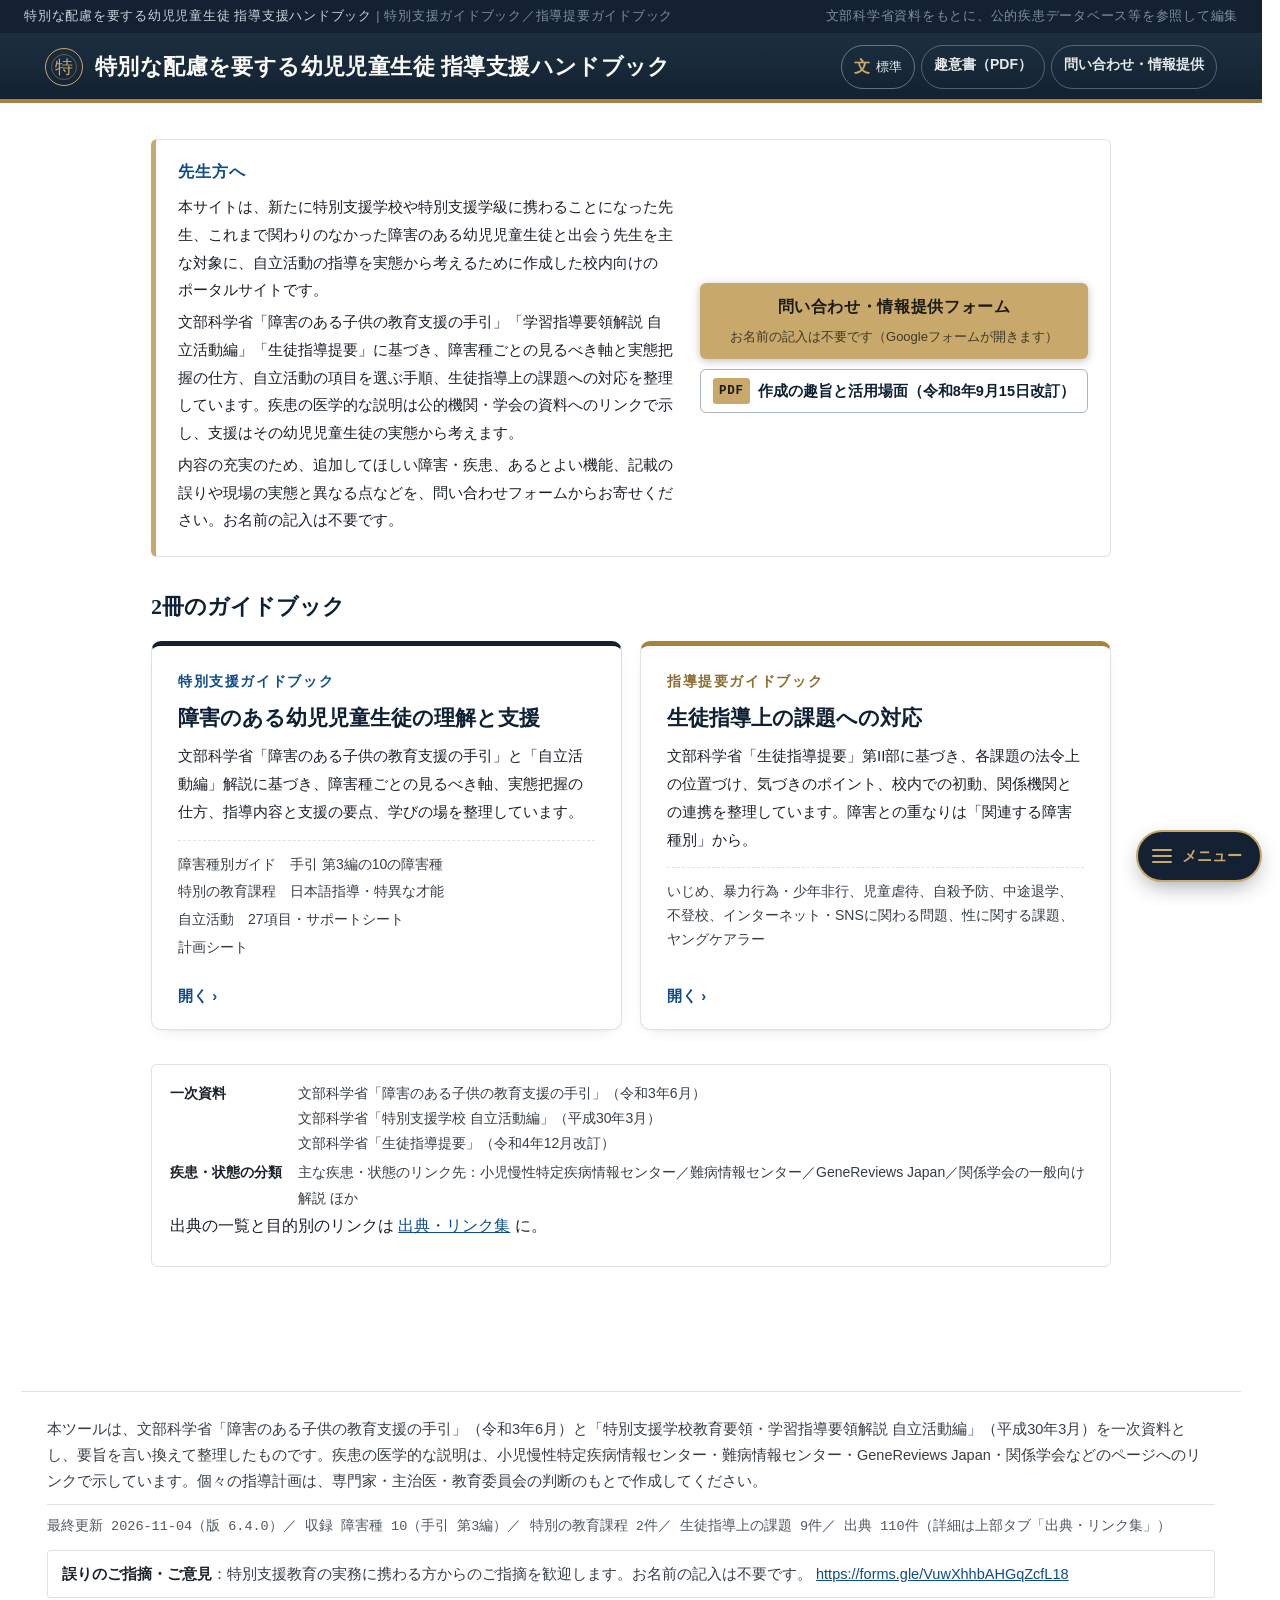
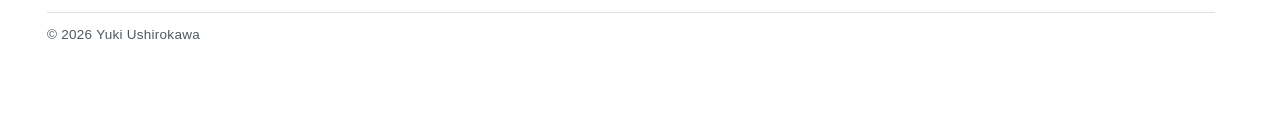
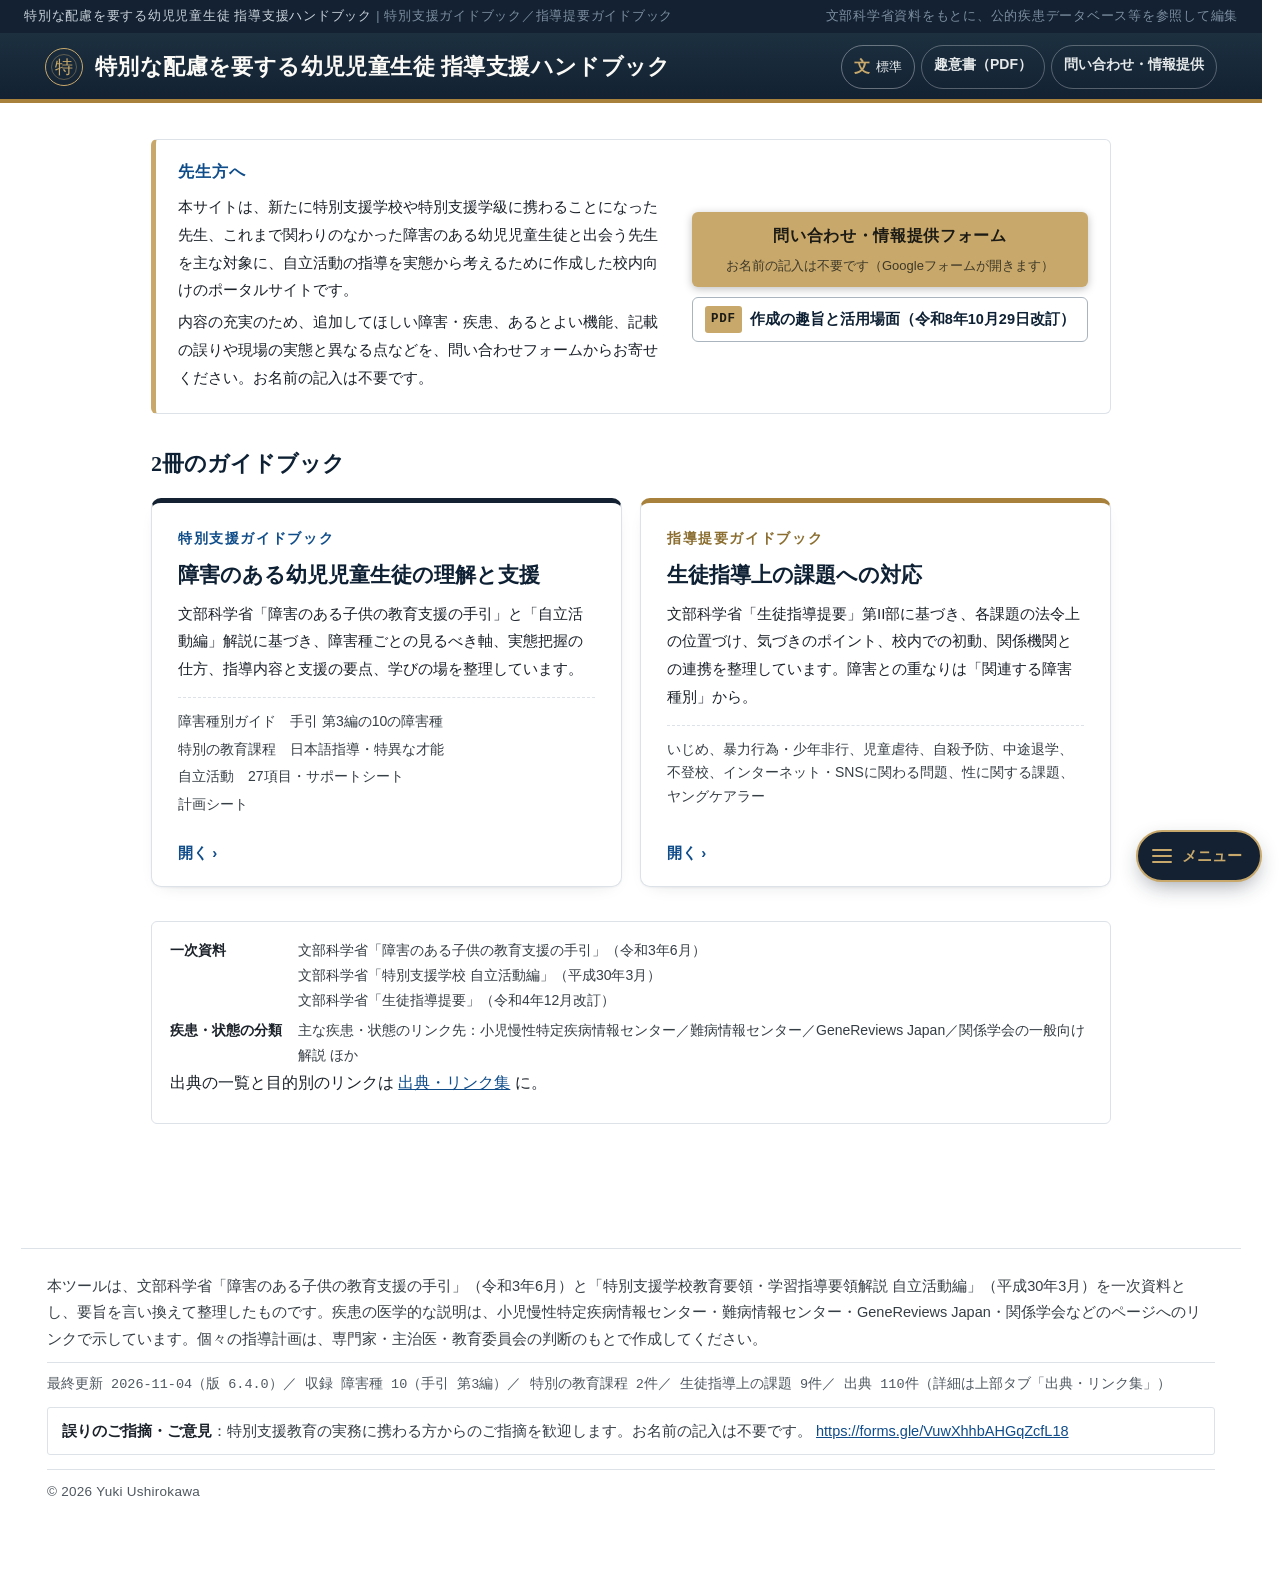
